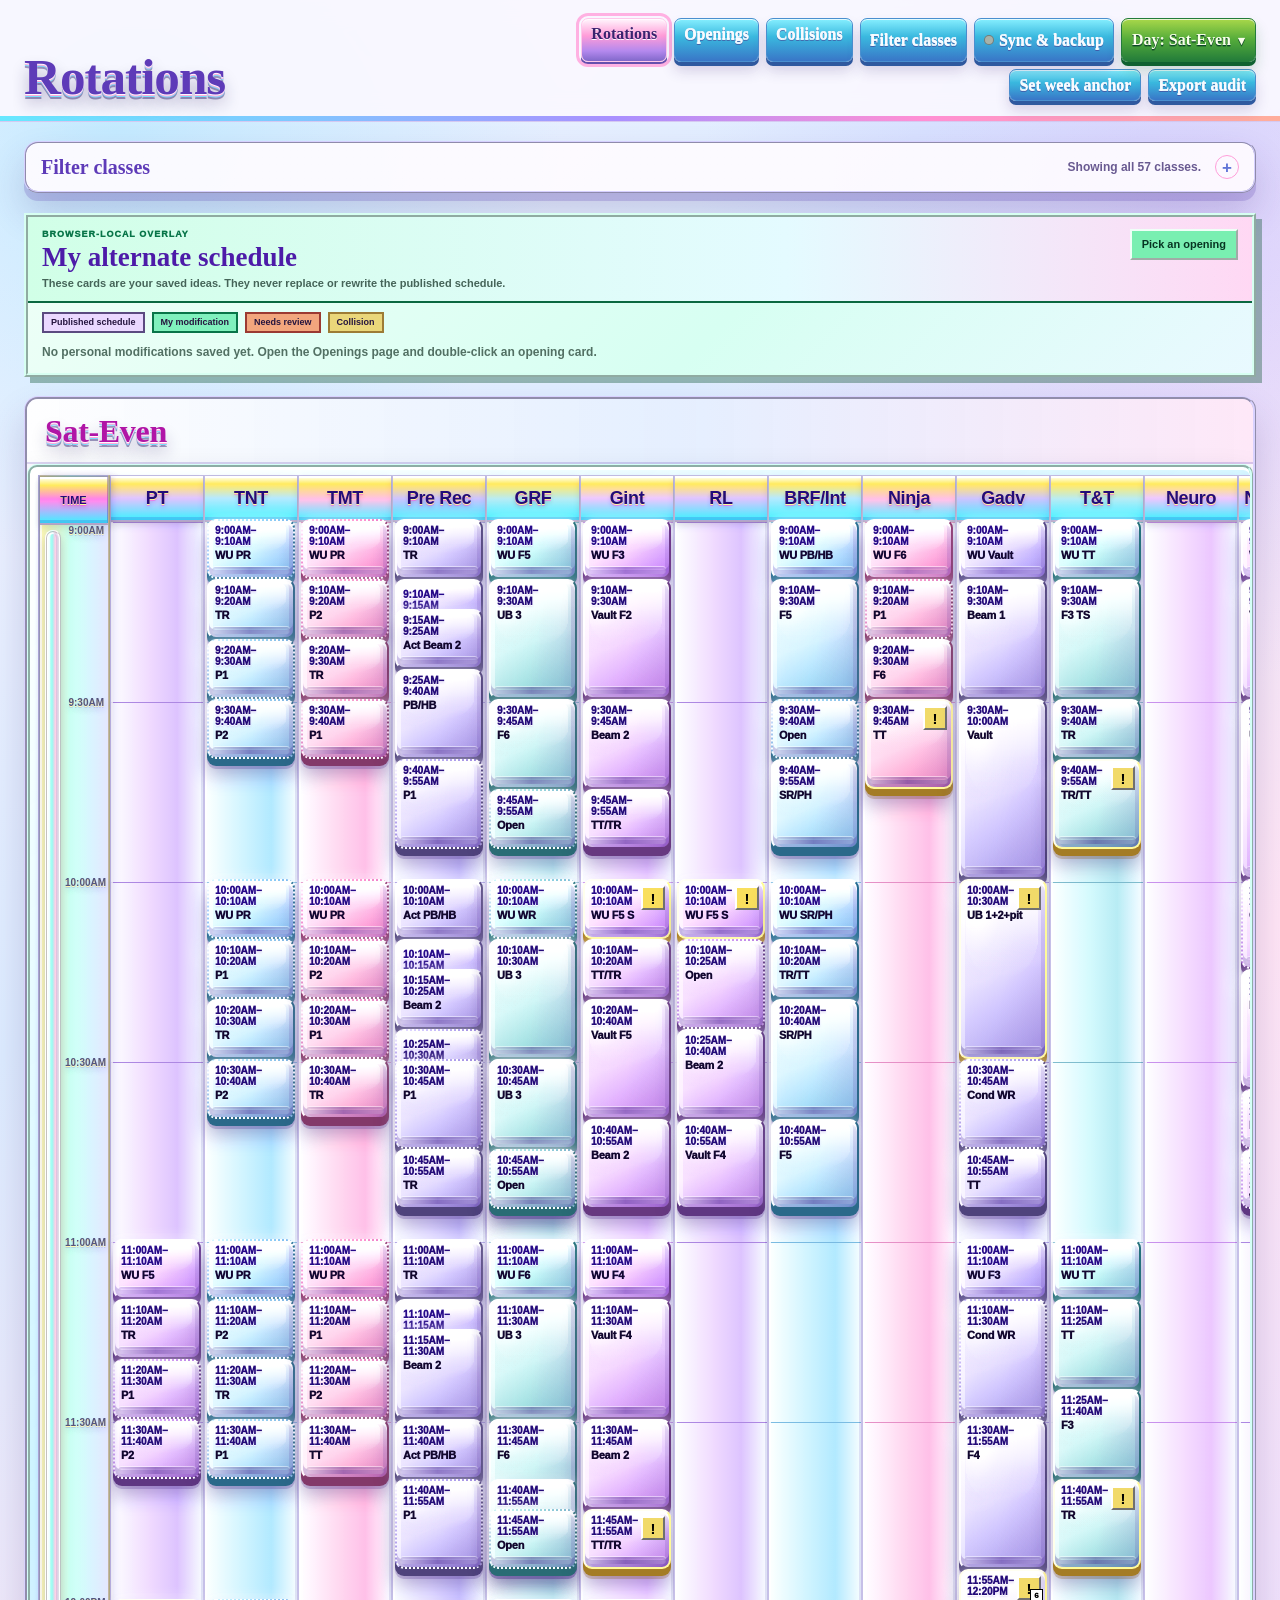
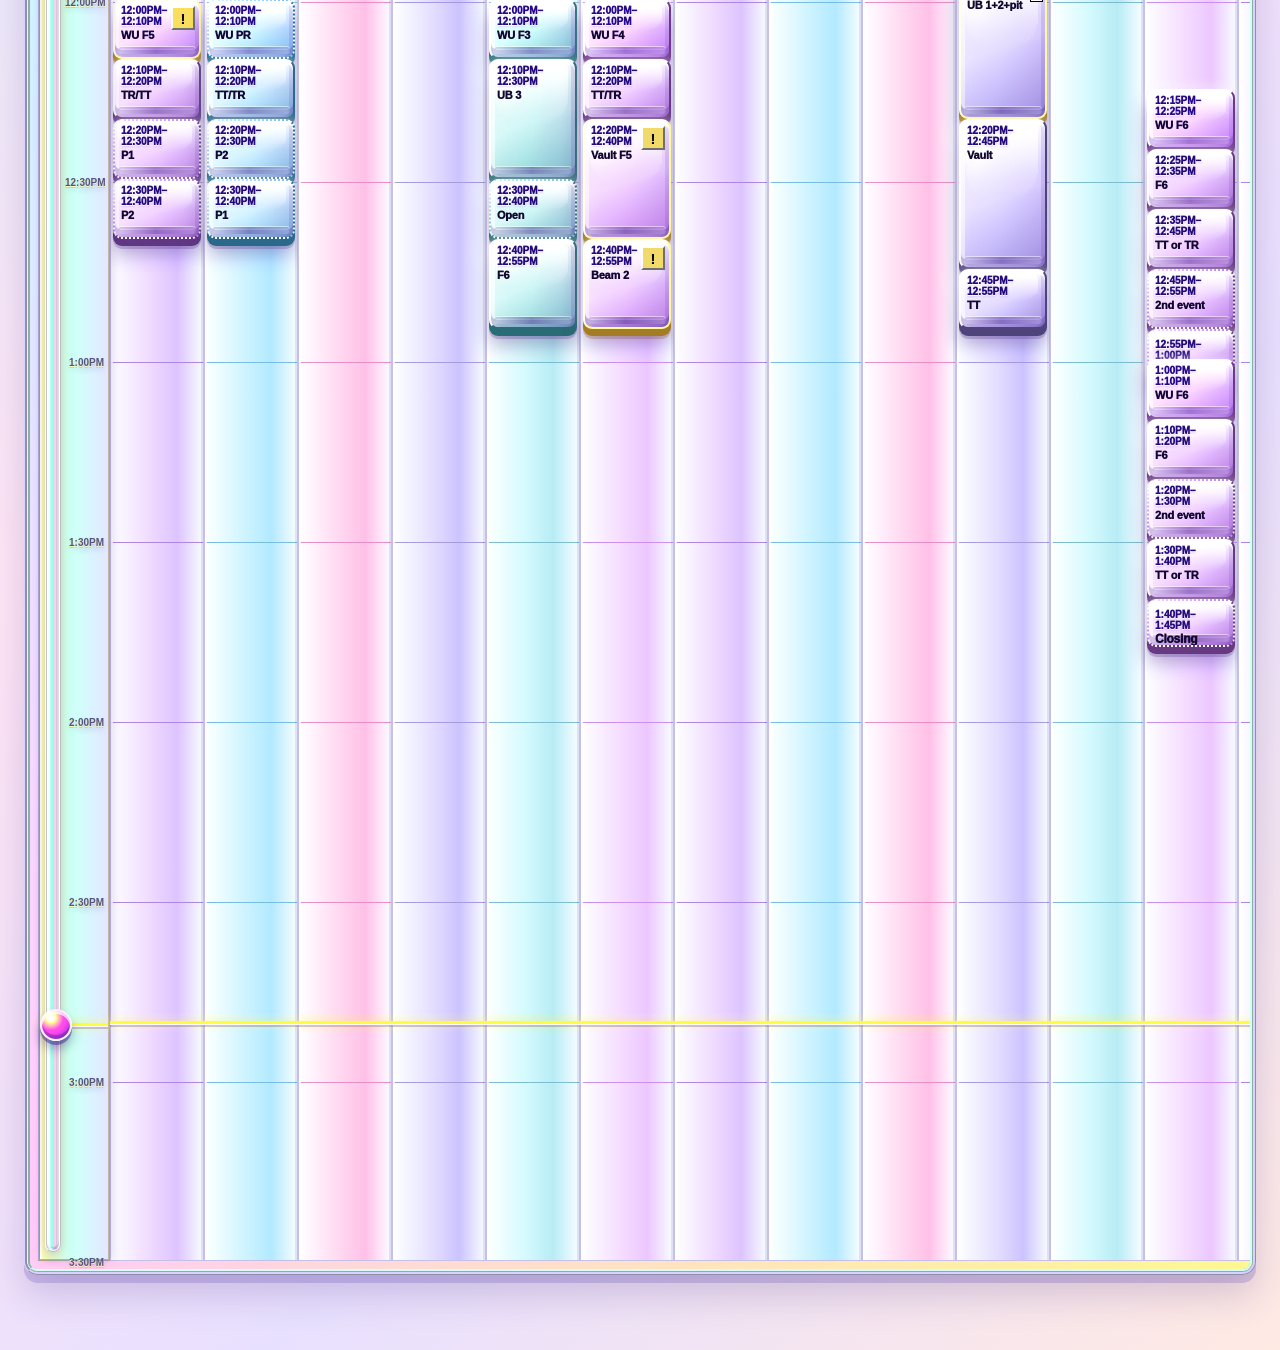
==== index.html @ accad2a9 "Pilot Ryan-only Rotations sync" ====
<!doctype html>
<html lang="en">
<head>
<meta charset="utf-8">
<meta name="viewport" content="width=device-width, initial-scale=1, maximum-scale=1, user-scalable=no">
<title>Rotations</title>
<style>
  :root {
    --ink: #2b195a;
    --muted: #695a91;
    --night: #f8f4ff;
    --panel: rgba(255, 252, 255, 0.88);
    --line: rgba(102, 80, 186, 0.28);
    --sun: #f4c926;
    --butter: #ffeb4f;
    --leaf: #39a837;
    --forest: #173a10;
    --aqua: #39c8eb;
    --deep-aqua: #3775c7;
    --purple: #5e3bb8;
    --pink: #ff88d6;
    --peach: #ffad9e;
    --rainbow: linear-gradient(90deg, #67e8ff 0%, #80c7ff 23%, #a990ff 48%, #ff8fd4 72%, #ffae9b 100%);
    --shadow: 0 8px 0 rgba(106, 81, 184, 0.25), 0 20px 36px rgba(71, 46, 122, 0.2);
    --display: "Comic Sans MS", "Comic Neue", "Chalkboard SE", "Marker Felt", "Arial Rounded MT Bold", "Trebuchet MS", sans-serif;
    --retro-font: "Brush Script MT", "Segoe Script", "Apple Chancery", "Snell Roundhand", "Lucida Handwriting", cursive;
    --computer-font: "Trebuchet MS", "Lucida Grande", Verdana, Arial, sans-serif;
    --table-font: "Trebuchet MS", "Lucida Grande", Verdana, Arial, sans-serif;
    --text-raise:
      0 1px 0 #fff9ff,
      0 2px 0 #ffacd9,
      0 3px 0 #79dcff,
      0 5px 0 rgba(48, 36, 112, 0.45),
      0 10px 16px rgba(33, 19, 88, 0.32);
  }
  * { box-sizing: border-box; }
  html { scroll-behavior: smooth; touch-action: manipulation; }
  body {
    margin: 0;
    min-width: 0;
    overflow-x: hidden;
    color: var(--ink);
    font-family: var(--display);
    background:
      radial-gradient(circle at 9% 4%, rgba(115, 219, 255, 0.36), transparent 28rem),
      radial-gradient(circle at 92% 7%, rgba(177, 138, 255, 0.26), transparent 30rem),
      radial-gradient(circle at 52% 58%, rgba(255, 139, 215, 0.22), transparent 34rem),
      linear-gradient(135deg, #f7f4ff 0%, #ddecff 25%, #ffe5f5 52%, #e8e0ff 76%, #ffe9e3 100%);
  }
  body::before {
    content: "";
    position: fixed;
    inset: 0;
    pointer-events: none;
    opacity: 0.2;
    background-image: radial-gradient(rgba(105, 84, 193, 0.48) 0.55px, transparent 0.7px);
    background-size: 7px 7px;
    mix-blend-mode: overlay;
  }
  .topbar {
    position: sticky;
    top: 0;
    z-index: 10;
    border-bottom: 1px solid #d5c9f1;
    background: rgba(250, 248, 255, 0.93);
    backdrop-filter: blur(12px) saturate(1.15);
  }
  .topbar::after { content: ""; display: block; height: 5px; background: var(--rainbow); }
  .top-inner, main { max-width: 1680px; margin: 0 auto; padding-left: 24px; padding-right: 24px; }
  .top-inner { padding-top: 18px; padding-bottom: 15px; display: flex; align-items: flex-end; gap: 22px; justify-content: space-between; }
  h1 { margin: 0; color: var(--purple); font-family: var(--retro-font); font-size: clamp(34px, 4vw, 53px); letter-spacing: -0.02em; line-height: 0.94; font-weight: 700; text-shadow: var(--text-raise); }
  .subtitle { margin: 8px 0 0; color: var(--muted); max-width: 880px; font-family: var(--computer-font); font-size: 14px; font-weight: 700; }
  .controls { display: flex; flex-wrap: wrap; justify-content: flex-end; gap: 7px; max-width: 760px; }
  .controls a, .controls button {
    border: 1px solid #4a8fcf;
    color: #f8fbff;
    background: linear-gradient(180deg, #86efff 0%, #3ab9df 42%, #3976c7 100%);
    padding: 7px 9px;
    border-radius: 7px;
    text-decoration: none;
    font: 700 16px/1 var(--retro-font);
    cursor: pointer;
    box-shadow: 0 4px 0 #2f599f, 0 9px 14px rgba(63, 44, 125, 0.2), 0 1px 0 rgba(255,255,255,0.76) inset;
    text-shadow: 0 1px 0 #f4fbff, 0 2px 0 rgba(74, 33, 124, 0.48);
  }
  .controls a:hover, .controls button:hover { filter: saturate(1.18) brightness(1.1); transform: translateY(-1px); }
  .day-picker-menu { position: relative; }
  .day-picker-menu > summary {
    display: inline-flex;
    align-items: center;
    min-height: 44px;
    gap: 7px;
    border: 1px solid #237c3a;
    border-radius: 7px;
    padding: 7px 10px;
    color: #f8ffe9;
    background: linear-gradient(180deg, #a9d84a 0%, #55ac3a 48%, #237c3a 100%);
    box-shadow: 0 4px 0 #0f6130, 0 9px 14px rgba(24, 102, 52, 0.22), 0 1px 0 rgba(255,255,255,0.76) inset;
    font: 700 16px/1 var(--retro-font);
    list-style: none;
    cursor: pointer;
    text-shadow: 0 1px 0 #0b4028, 0 2px 0 rgba(7, 69, 31, 0.38);
  }
  .day-picker-menu > summary:hover { filter: saturate(1.18) brightness(1.1); transform: translateY(-1px); }
  .day-picker-menu > summary::-webkit-details-marker { display: none; }
  .day-picker-menu > summary::after { content: "▾"; color: #f8ffe9; font-family: var(--computer-font); font-size: 13px; transition: transform 150ms ease; }
  .day-picker-menu[open] > summary::after { transform: rotate(180deg); }
  .day-picker-options { position: absolute; top: calc(100% + 10px); right: 0; z-index: 30; display: grid; grid-template-columns: repeat(3, minmax(0, 1fr)); gap: 7px; width: min(600px, calc(100vw - 28px)); padding: 12px; border: 3px ridge #d6d0ff; border-radius: 10px; background: rgba(250, 248, 255, 0.98); box-shadow: var(--shadow); }
  .day-picker-options button { min-width: 0; white-space: nowrap; }
  .day-picker-break { grid-column: 1 / -1; height: 1px; margin: 1px 0; background: #c9b6eb; }
  .nav-break { width: 100%; height: 0; }
  .controls a.view-link.is-current, .controls [data-calendar-day-button].is-current { outline: 3px solid #ffb1e2; outline-offset: 2px; color: #3b226f; border-color: #ffc8eb; background: linear-gradient(180deg, #fff6fd 0%, #ff9cd8 40%, #b489ee 76%, #8168cb 100%); box-shadow: 0 4px 0 #6650ad, 0 1px 0 rgba(255,255,255,0.78) inset; text-shadow: 0 1px 0 #fffaff; }
  main { padding-top: 23px; padding-bottom: 56px; }
  .table-review { display: inline-grid; place-items: center; width: 17px; height: 17px; border-radius: 50%; background: #5f45ad; color: #ffe4f7; border: 1px solid #ffe4f7; font-size: 12px; font-weight: 950; }
  .class-filter { scroll-margin-top: 164px; margin: -4px 0 20px; border: 2px ridge #d6d0ff; border-radius: 14px; background: rgba(255, 252, 255, 0.91); box-shadow: var(--shadow); overflow: hidden; }
  .class-filter > summary { display: flex; align-items: center; gap: 12px; padding: 12px 15px; cursor: pointer; list-style: none; color: var(--purple); font-family: var(--retro-font); font-size: 20px; font-weight: 700; }
  .class-filter > summary::-webkit-details-marker { display: none; }
  .class-filter > summary::after { content: "+"; display: grid; place-items: center; width: 22px; height: 22px; margin-left: 2px; border: 1px solid #ff9ed9; border-radius: 50%; color: #6175d7; font-family: var(--computer-font); font-size: 17px; line-height: 1; transition: transform 160ms ease; }
  .class-filter[open] > summary::after { transform: rotate(45deg); }
  .class-filter-summary { margin-left: auto; color: var(--muted); font-family: var(--computer-font); font-size: 12px; font-weight: 800; text-align: right; }
  .class-filter-panel { border-top: 1px solid var(--line); padding: 13px 15px 15px; background: linear-gradient(135deg, rgba(255,255,255,0.72), rgba(229,239,255,0.72) 55%, rgba(255,229,245,0.7)); }
  .class-filter-tools { display: flex; align-items: end; justify-content: space-between; gap: 13px; }
  .class-search { display: grid; flex: 1 1 250px; gap: 5px; color: var(--muted); font-family: var(--computer-font); font-size: 11px; font-weight: 850; letter-spacing: 0.02em; }
  .class-search input { width: 100%; min-height: 37px; border: 1px solid #9fc8ef; border-radius: 9px; outline: none; color: #2b195a; background: rgba(255,255,255,0.9); padding: 7px 10px; font: 700 16px/1 var(--computer-font); }
  .class-search input:focus { border-color: #ff96d5; box-shadow: 0 0 0 3px rgba(255, 136, 214, 0.2); }
  .class-filter-actions { display: flex; flex-wrap: wrap; gap: 7px; }
  .class-filter-actions button { border: 1px solid #4a8fcf; border-radius: 7px; color: #f8fbff; background: linear-gradient(180deg, #86efff 0%, #3ab9df 42%, #3976c7 100%); padding: 8px 10px; box-shadow: 0 3px 0 #2f599f, 0 1px 0 rgba(255,255,255,0.76) inset; font: 700 15px/1 var(--retro-font); cursor: pointer; text-shadow: 0 1px 0 #f4fbff, 0 2px 0 rgba(74,33,124,0.48); }
  .class-filter-actions button:hover { filter: saturate(1.18) brightness(1.1); transform: translateY(-1px); }
  .class-filter fieldset { min-width: 0; margin: 13px 0 0; padding: 0; border: 0; }
  .class-filter legend { padding: 0; color: #68529e; font-family: var(--computer-font); font-size: 12px; font-weight: 800; }
  .class-options { display: grid; grid-template-columns: repeat(auto-fit, minmax(168px, 1fr)); gap: 7px; max-height: 250px; margin-top: 9px; overflow-y: auto; padding: 3px; }
  .class-choice { display: flex; align-items: center; gap: 8px; min-height: 37px; border: 1px solid #d9cef6; border-radius: 9px; background: rgba(255,255,255,0.76); padding: 7px 9px; color: #32245d; font-family: var(--computer-font); font-size: 12px; font-weight: 750; cursor: pointer; }
  .class-choice:hover { border-color: #ff96d5; background: rgba(255,239,250,0.86); }
  .class-choice input { width: 16px; height: 16px; margin: 0; flex: 0 0 auto; accent-color: #a264dc; cursor: pointer; }
  .class-choice span { min-width: 0; overflow: hidden; text-overflow: ellipsis; white-space: nowrap; }
  .class-filter-empty { margin: 9px 0 0; color: #b015a6; font-family: var(--computer-font); font-size: 12px; font-weight: 800; }
  .session-block[hidden], .source-event[hidden], .source-only[hidden], .day-section[hidden], .class-head[hidden], .class-track[hidden], .class-timeline-scroll[hidden] { display: none !important; }
  .day-section {
    scroll-margin-top: 164px;
    margin: 19px 0; overflow: hidden; border: 3px ridge #d9d2ff;
    border-radius: 14px; background: var(--panel); box-shadow: var(--shadow);
  }
  html.day-picker-ready .day-section[data-sheet]:not(.is-active-day) { display: none !important; }
  .section-head { padding: 14px 18px 12px; display: flex; justify-content: space-between; align-items: center; border-bottom: 2px solid rgba(113, 88, 198, 0.24); background: linear-gradient(90deg, rgba(255,255,255,0.84), rgba(226,238,255,0.88) 53%, rgba(255,228,246,0.82)); }
  .section-head h2 { margin: 0; color: #b015a6; font-family: var(--retro-font); font-size: 32px; letter-spacing: -0.01em; text-shadow: var(--text-raise); }
  .section-head p { margin: 3px 0 0; color: var(--muted); font-family: var(--computer-font); font-size: 12px; font-weight: 700; }
  .class-timeline-scroll { display: grid; grid-template-columns: 72px minmax(0, 1fr); min-width: 0; overflow-x: auto; overflow-y: visible; padding: 8px; border: 3px ridge #d7fff4; border-radius: 10px; background: linear-gradient(145deg, rgba(255,255,255,0.98), rgba(202,238,255,0.9) 32%, rgba(255,197,242,0.9) 72%, rgba(255,243,154,0.95)); box-shadow: 0 6px 0 #788980, 0 20px 34px rgba(34,21,72,0.25), 0 3px 0 rgba(255,255,255,0.9) inset; filter: saturate(1.18) contrast(1.03); touch-action: pan-x pan-y; }
  .class-time-axis { position: sticky; left: 0; z-index: 8; min-width: 72px; height: calc(var(--class-head-height) + var(--timeline-height)); border: 2px ridge rgba(71,54,118,0.34); background: linear-gradient(90deg, #fff8bc, #d0fff2 45%, #e2e4ff); box-shadow: 3px 0 8px rgba(65,37,130,0.18), 2px 0 0 rgba(255,255,255,0.75) inset; cursor: pointer; touch-action: manipulation; }
  .class-time-axis::before { content: "TIME"; display: grid; place-items: center; height: var(--class-head-height); border-right: 1px solid rgba(67,44,132,0.35); border-bottom: 2px solid rgba(67,44,132,0.42); color: #25106b; background: linear-gradient(180deg, #ffffff 0%, #ffe774 18%, #ff88df 48%, #52eaff 100%); font: 900 11px/1 var(--table-font); text-shadow: 0 1px 0 #fff9a8, 0 2px 0 rgba(255,60,207,0.45), 0 3px 4px rgba(20,32,24,0.2); box-shadow: 0 2px 0 rgba(255,255,255,0.94) inset, 0 -3px 0 rgba(47,29,118,0.18) inset, 0 3px 8px rgba(20,32,24,0.16); }
  .class-time-axis .class-time-scrubber { position: absolute; top: calc(var(--class-head-height) + 7px); bottom: 7px; left: 5px; width: 16px; border: 2px ridge rgba(255,255,255,0.72); border-radius: 999px; background: linear-gradient(90deg, rgba(255,255,255,0.92), rgba(115,242,255,0.62) 42%, rgba(255,168,234,0.56) 68%, rgba(255,255,255,0.82)); box-shadow: 3px 0 0 rgba(255,255,255,0.62) inset, -3px 0 0 rgba(50,28,116,0.14) inset, 0 2px 0 rgba(255,255,255,0.82) inset, 0 -3px 0 rgba(47,29,118,0.14) inset, 0 4px 12px rgba(42,28,98,0.24); pointer-events: none; }
  .class-time-axis-marker-line { position: absolute; left: 0; right: 0; z-index: 11; height: 0; border-top: 3px solid rgba(255,248,82,0.94); box-shadow: 0 1px 0 rgba(255,255,255,0.9), 0 0 10px rgba(255,248,82,0.86), 0 3px 0 rgba(74,33,124,0.28); pointer-events: none; }
  .class-time-axis.has-time-marker::after { content: ""; position: absolute; top: calc(var(--time-marker-top) - 14px); left: 0; z-index: 12; width: 28px; height: 28px; border: 2px solid rgba(255,255,255,0.9); border-radius: 50%; background: radial-gradient(circle at 32% 24%, #ffffff 0 10%, #fffaa4 18%, #ff56dc 44%, #7131c5 100%); box-shadow: 0 3px 0 rgba(255,255,255,0.72) inset, 0 -4px 0 rgba(34,18,82,0.28) inset, 0 4px 0 rgba(57,36,132,0.48), 0 8px 12px rgba(31,19,76,0.34); pointer-events: none; }
  .class-time-choice-marker { position: absolute; left: 0; right: 0; z-index: 10; display: none; height: 0; border-top: 3px solid rgba(255,248,82,0.94); box-shadow: 0 1px 0 rgba(255,255,255,0.9), 0 0 10px rgba(255,248,82,0.86), 0 3px 0 rgba(74,33,124,0.28); pointer-events: none; }
  .class-time-choice-marker.is-visible { display: block; }
  .class-time-label { position: absolute; left: 25px; right: 4px; transform: translateY(-50%); color: #565679; font: 900 10px/1 var(--table-font); text-align: right; text-shadow: 0 1px 0 #fff9be, 0 2px 0 rgba(95,63,160,0.18), 0 4px 7px rgba(42,28,98,0.18); white-space: nowrap; pointer-events: none; }
  .class-time-label.is-first-time-label { transform: translateY(3px); }
  .class-schedule-grid {
    --class-head-height: 46px;
    position: relative; display: grid; grid-template-columns: repeat(var(--visible-class-count, 1), minmax(94px, 1fr)); gap: 0;
    width: max-content; min-width: 100%;
  }
  .class-track { --lane-header: #d5c4e8; --lane-fill: #efd0df; --lane-grid: #9d91ad; --card-fill: #f4e6ff; --card-shadow: #d8bce7; --card-border: #9b72bc; position: relative; min-width: 0; height: calc(var(--class-head-height) + var(--timeline-height)); overflow: visible; border: 1px solid rgba(88,48,145,0.28); border-radius: 0; background-color: #eef6ff; background-image: linear-gradient(to bottom, var(--lane-grid) 0 1px, transparent 1px), linear-gradient(90deg, rgba(255,255,255,0.72), var(--lane-fill) 42%, var(--lane-header) 72%, rgba(255,255,255,0.42)); background-size: 100% var(--time-grid-step,180px), 100% 100%; background-position: 0 var(--class-head-height), 0 0; background-repeat: repeat-y, no-repeat; box-shadow: 2px 0 0 rgba(255,255,255,0.82) inset, -2px 0 0 rgba(54,36,120,0.12) inset; }
  .class-head { display: grid; place-items: center; min-width: 0; height: var(--class-head-height); box-sizing: border-box; margin: 0; padding: 6px 4px; color: #25106b; background: linear-gradient(180deg, #ffffff 0%, #ffe774 18%, var(--lane-header) 52%, #52eaff 100%); border-bottom: 2px solid rgba(67,44,132,0.42); font-family: var(--table-font); font-size: 18px; font-weight: 900; letter-spacing: -0.02em; overflow-wrap: anywhere; text-align: center; text-shadow: 0 1px 0 #fff9a8, 0 2px 0 rgba(255,60,207,0.45), 0 3px 4px rgba(20,32,24,0.2); box-shadow: 0 2px 0 rgba(255,255,255,0.94) inset, 0 -3px 0 rgba(47,29,118,0.18) inset, 0 3px 8px rgba(20,32,24,0.16); cursor: pointer; touch-action: manipulation; }
  .class-head:focus-visible, .session-time:focus-visible { outline: 3px solid #fff7a8; outline-offset: -3px; }
  .session-block {
    position: absolute; left: 2px; right: 2px; box-sizing: border-box;
    min-width: 0; padding: 4px 18px 4px 6px; border: 2px solid var(--card-border, #9b72bc); border-top-color: rgba(255,255,255,0.98); border-left-color: rgba(255,255,255,0.84); border-right-color: var(--card-deep, #5a3a82); border-bottom-color: var(--card-deep, #5a3a82); border-radius: 7px;
    background-color: var(--card-fill, var(--c1)); background-image: radial-gradient(ellipse at 18% 4%, rgba(255,255,255,0.99) 0%, rgba(255,255,255,0.9) 10%, rgba(255,255,255,0.22) 27%, transparent 46%), linear-gradient(180deg, rgba(255,255,255,0.88) 0%, rgba(255,255,255,0.52) 11%, rgba(255,255,255,0.14) 29%, transparent 45%), linear-gradient(135deg, rgba(255,255,255,0.88) 0%, rgba(255,255,255,0.28) 22%, rgba(255,255,255,0.04) 44%, rgba(40,18,88,0.32) 100%), linear-gradient(155deg, var(--card-fill, var(--c1)) 0%, var(--card-fill, var(--c1)) 59%, var(--card-shadow, #d8bce7) 100%); color: #140b2b; font-family: var(--table-font); line-height: 1.15; transform: translateY(-1px);
    box-shadow: 0 3px 0 rgba(255,255,255,0.98) inset, 0 -5px 0 rgba(48,36,112,0.36) inset, 3px 0 0 rgba(255,255,255,0.48) inset, -3px 0 0 rgba(44,27,100,0.18) inset, 0 5px 0 var(--card-deep, #5a3a82), 0 10px 15px rgba(31,19,76,0.44), 0 0 11px rgba(255,255,255,0.34);
  }
  .session-block::before { content: ""; position: absolute; top: 2px; left: 4px; right: 4px; height: 44%; border-radius: 5px 5px 3px 3px; background: linear-gradient(180deg, rgba(255,255,255,0.92), rgba(255,255,255,0.1)); pointer-events: none; }
  .session-block::after { content: ""; position: absolute; left: 3px; right: 3px; bottom: 2px; height: 5px; border-radius: 999px; background: rgba(34,18,82,0.3); box-shadow: 0 -1px 0 rgba(255,255,255,0.2); pointer-events: none; }
  .session-time { position: relative; z-index: 1; display: block; min-width: 0; color: #25106b; font-family: var(--table-font); font-size: 10px; font-weight: 950; line-height: 1.1; overflow-wrap: anywhere; cursor: pointer; touch-action: manipulation; text-shadow: 0 1px 0 rgba(255,255,255,0.78), 0 2px 2px rgba(96,47,166,0.18); }
  .session-block > strong, .session-block > span, .session-block > em { position: relative; z-index: 1; min-width: 0; display: block; overflow-wrap: anywhere; }
  .session-block > strong { margin-top: 2px; font-size: 11px; font-weight: 950; letter-spacing: -0.02em; }
  .session-block > span, .session-block > em { display: none; }
  .session-block.activity-warmup { filter: saturate(0.86); }
  .session-block.activity-conditioning { background-color: var(--c1); }
  .session-block.is-source-only { border-style: dotted; background-color: #e3e3e3; }
  .session-block.is-collision { border-color: #fff6a6; border-top-color: #fffdf0; border-left-color: #fffbea; box-shadow: 0 3px 0 rgba(255,255,255,0.98) inset, 0 -5px 0 rgba(48,36,112,0.36) inset, 0 5px 0 #9d7c35, 0 10px 15px rgba(31,19,76,0.44); }
  .session-block.is-selected-collision {
    z-index: 12;
    outline: 4px solid #ff4fd8;
    outline-offset: 3px;
    box-shadow:
      0 0 0 2px #ffffff,
      0 0 0 7px #39e9ff,
      0 8px 0 #286b7b,
      0 15px 24px rgba(34, 22, 92, 0.5);
  }
  .issue-badge { position: absolute; top: 5px; z-index: 4; width: 20px; height: 20px; border: 2px solid; border-color: #ffffff #707070 #707070 #ffffff; border-radius: 0; display: grid; place-items: center; color: #000; background: #c0c0c0; box-shadow: none; font-size: 10px; line-height: 1; font-weight: 950; }
  button.issue-badge { appearance: none; padding: 0; font-family: var(--table-font); cursor: pointer; }
  .collision-badge { right: 4px; width: 24px; height: 24px; background: #ead77a; }
  .collision-badge > span[aria-hidden="true"]:first-child { color: transparent; font-size: 0; }
  .collision-badge > span[aria-hidden="true"]:first-child::before { content: "!"; color: #000; font-family: Arial, sans-serif; font-size: 15px; font-weight: 900; }
  .collision-badge:focus-visible { outline: 2px dotted #000; outline-offset: 2px; }
  .collision-badge .collision-count { position: absolute; right: -4px; bottom: -4px; min-width: 13px; height: 13px; border: 1px solid #000; border-radius: 0; padding: 1px; color: #000; background: #ffffff; font-size: 8px; line-height: 10px; }
  .collision-badge .collision-audit-mark { position: absolute; left: -5px; bottom: -4px; z-index: 1; display: grid; place-items: center; min-width: 15px; height: 13px; border: 1px solid #000; border-radius: 0; padding: 1px; color: #000; background: #c0c0c0; box-shadow: none; font-family: var(--table-font); font-size: 8px; font-weight: 950; line-height: 1; }
  .collision-badge .collision-audit-mark[hidden] { display: none; }
  .collision-badge[data-audit-state="partial"] .collision-audit-mark { background: #ead77a; font-size: 8px; }
  .collision-badge[data-audit-state="resolved"] { background: #b9d9ad; }
  .collision-badge[data-audit-state="needs_fix"] { background: #e3a276; }
  .collision-badge[data-audit-state="reviewed"] { background: #b9d9ad; }
  .collision-badge[data-audit-state="noted"] { background: #b6d4df; }
  .collision-badge[data-audit-state="stale"] .collision-audit-mark { background: #ffb58f; }
  .review-badge { right: 31px; left: auto; background: #c0c0c0; color: #000; }
  .session-block.is-short { padding-top: 8px; padding-bottom: 8px; }
  .session-block.is-short > strong { font-size: 12px; }
  .session-block.is-short > span, .session-block.is-short > em { font-size: 10px; }
  .source-only { margin: 0 12px 14px; border: 1px solid #d5c9f1; border-radius: 12px; background: rgba(255,255,255,0.72); color: var(--muted); }
  .source-only summary { cursor: pointer; padding: 11px 13px; color: #5f45ad; font-size: 13px; font-weight: 850; }
  .source-only summary span { color: #b015a6; font-weight: 700; }
  .source-only > p { margin: 0; padding: 0 13px 11px; font-size: 12px; line-height: 1.4; }
  .source-table-wrap { min-width: 0; overflow: visible; border-top: 1px solid var(--line); }
  .source-only table { width: 100%; min-width: 0; table-layout: fixed; border-collapse: collapse; font-family: var(--table-font); font-size: 12px; }
  .source-only th, .source-only td { min-width: 0; padding: 8px 10px; overflow-wrap: anywhere; text-align: left; vertical-align: top; border-bottom: 1px solid rgba(113,89,192,0.14); }
  .source-only th { color: #34205f; background: rgba(228,238,255,0.68); font-size: 11px; letter-spacing: 0.02em; }
  .source-only td small { display: block; margin-top: 2px; color: #7a6d9e; }

  .collision-audit-dialog { width: min(650px, calc(100vw - 28px)); max-height: min(760px, calc(100vh - 28px)); overflow: auto; border: 3px ridge #d7fff4; border-radius: 14px; padding: 0; color: #183528; background: linear-gradient(135deg, #fffdf0, #d9fff5 62%, #fff8c9); box-shadow: 0 8px 0 rgba(31,111,25,0.48), 0 24px 70px rgba(19,69,25,0.35); }
  .collision-audit-dialog::backdrop { background: rgba(12, 72, 20, 0.52); backdrop-filter: blur(3px); }
  .collision-audit-form { padding: 20px; }
  .collision-audit-heading { display: flex; align-items: flex-start; justify-content: space-between; gap: 16px; }
  .collision-audit-kicker { margin: 0 0 4px; color: #318d2d; font-family: var(--computer-font, Verdana, sans-serif); font-size: 10px; font-weight: 900; letter-spacing: 0.12em; }
  .collision-audit-heading h2 { margin: 0; color: #4d1ba8; font-family: var(--retro-font, "Brush Script MT", cursive); font-size: 31px; line-height: 1; text-shadow: 0 1px 0 #fff7a8, 0 2px 0 #ff9de7, 0 3px 0 #6ee7ff; }
  .collision-audit-close { display: grid; place-items: center; width: 33px; height: 33px; flex: 0 0 auto; border: 1px solid #087568; border-radius: 50%; color: #f8fff9; background: linear-gradient(180deg, #35ffe4, #0f9c8d 48%, #086155); box-shadow: 0 3px 0 #045045, 0 1px 0 rgba(255,255,255,0.76) inset; font: 900 22px/1 var(--computer-font, Verdana, sans-serif); cursor: pointer; }
  .collision-audit-context { margin: 14px 0; color: #537167; font-family: var(--computer-font, Verdana, sans-serif); font-size: 13px; font-weight: 700; line-height: 1.45; }
  .collision-audit-field { display: grid; gap: 6px; margin-top: 13px; color: #285c25; font-family: var(--computer-font, Verdana, sans-serif); font-size: 12px; font-weight: 850; }
  .collision-audit-field select, .collision-audit-field textarea { width: 100%; border: 1px solid #7bc8ae; border-radius: 9px; outline: none; color: #173a10; background: rgba(255,255,255,0.88); padding: 9px 10px; font: 700 14px/1.35 var(--computer-font, Verdana, sans-serif); }
  .collision-audit-field textarea { resize: vertical; min-height: 96px; }
  .collision-audit-field select:focus, .collision-audit-field textarea:focus { border-color: #f4c926; box-shadow: 0 0 0 3px rgba(244,201,38,0.2); }
  .collision-audit-details { min-height: 38px; margin: 10px 0 0; border-left: 3px solid #f4c926; padding: 7px 0 7px 10px; color: #355f51; font-family: var(--computer-font, Verdana, sans-serif); font-size: 12px; font-weight: 700; line-height: 1.4; }
  .collision-audit-storage { min-height: 18px; margin: 12px 0 0; color: #2d8528; font-family: var(--computer-font, Verdana, sans-serif); font-size: 12px; font-weight: 800; }
  .collision-audit-storage.is-temporary { color: #9a6100; }
  .collision-audit-actions { display: flex; flex-wrap: wrap; gap: 8px; margin-top: 16px; }
  .collision-audit-actions button { border: 1px solid #087568; border-radius: 7px; color: #f8fff9; background: linear-gradient(180deg, #35ffe4 0%, #0f9c8d 42%, #086155 100%); padding: 9px 12px; box-shadow: 0 3px 0 #045045, 0 1px 0 rgba(255,255,255,0.76) inset; font: 700 16px/1 var(--retro-font, "Brush Script MT", cursive); cursor: pointer; text-shadow: 0 1px 0 #fff89e, 0 2px 0 rgba(74,33,124,0.48); }
  .collision-audit-actions button.is-save { color: #173a10; border-color: #fff4a0; background: linear-gradient(180deg, #fffbc9 0%, #f4cd25 34%, #9bc638 68%, #3d972f 100%); box-shadow: 0 3px 0 #236d20, 0 1px 0 rgba(255,255,255,0.78) inset; text-shadow: 0 1px 0 #fffcd4; }
  .collision-audit-actions button:hover, .collision-audit-close:hover { filter: saturate(1.18) brightness(1.1); transform: translateY(-1px); }
  .collision-audit-actions button.is-save:hover { filter: saturate(1.28) brightness(1.12); }
  .collision-audit-toast { position: fixed; right: 18px; bottom: 18px; z-index: 100; max-width: min(410px, calc(100vw - 36px)); margin: 0; border: 2px ridge #fff4a0; border-radius: 9px; padding: 11px 13px; color: #fff7bd; background: rgba(21,95,23,0.97); box-shadow: 0 6px 0 rgba(13,69,16,0.7), 0 12px 30px rgba(19,69,25,0.4); font-family: var(--computer-font, Verdana, sans-serif); font-size: 12px; font-weight: 800; }
  .collision-audit-toast[data-kind="error"] { border-color: #fff274; color: #fff8b6; }
  .week-anchor-dialog { width: min(510px, calc(100vw - 28px)); border: 3px ridge #d7fff4; border-radius: 14px; padding: 0; color: #183528; background: linear-gradient(135deg, #fffdf0, #d9fff5 62%, #fff8c9); box-shadow: 0 8px 0 rgba(31,111,25,0.48), 0 24px 70px rgba(19,69,25,0.35); }
  .week-anchor-dialog::backdrop { background: rgba(12, 72, 20, 0.52); backdrop-filter: blur(3px); }
  .week-anchor-form { padding: 20px; }
  .week-anchor-heading { display: flex; align-items: flex-start; justify-content: space-between; gap: 16px; }
  .week-anchor-kicker { margin: 0 0 4px; color: #318d2d; font-family: var(--computer-font, Verdana, sans-serif); font-size: 10px; font-weight: 900; letter-spacing: 0.12em; }
  .week-anchor-heading h2 { margin: 0; color: #4d1ba8; font-family: var(--retro-font, "Brush Script MT", cursive); font-size: 31px; line-height: 1; text-shadow: 0 1px 0 #fff7a8, 0 2px 0 #ff9de7, 0 3px 0 #6ee7ff; }
  .week-anchor-close { display: grid; place-items: center; width: 33px; height: 33px; flex: 0 0 auto; border: 1px solid #087568; border-radius: 50%; color: #f8fff9; background: linear-gradient(180deg, #35ffe4, #0f9c8d 48%, #086155); box-shadow: 0 3px 0 #045045, 0 1px 0 rgba(255,255,255,0.76) inset; font: 900 22px/1 var(--computer-font, Verdana, sans-serif); cursor: pointer; }
  .week-anchor-copy { margin: 14px 0; color: #537167; font-family: var(--computer-font, Verdana, sans-serif); font-size: 13px; font-weight: 700; line-height: 1.45; }
  .week-anchor-field { display: grid; gap: 6px; color: #285c25; font-family: var(--computer-font, Verdana, sans-serif); font-size: 12px; font-weight: 850; }
  .week-anchor-field input { width: 100%; border: 1px solid #7bc8ae; border-radius: 9px; outline: none; color: #173a10; background: rgba(255,255,255,0.88); padding: 9px 10px; font: 700 14px/1.35 var(--computer-font, Verdana, sans-serif); }
  .week-anchor-field input:focus { border-color: #f4c926; box-shadow: 0 0 0 3px rgba(244,201,38,0.2); }
  .week-anchor-choice { display: flex; flex-wrap: wrap; gap: 9px 14px; margin: 14px 0 0; border: 0; padding: 0; color: #285c25; font-family: var(--computer-font, Verdana, sans-serif); font-size: 12px; font-weight: 850; }
  .week-anchor-choice legend { padding: 0; }
  .week-anchor-choice label { display: flex; align-items: center; gap: 6px; cursor: pointer; }
  .week-anchor-status { min-height: 18px; margin: 12px 0 0; color: #2d8528; font-family: var(--computer-font, Verdana, sans-serif); font-size: 12px; font-weight: 800; }
  .week-anchor-actions { display: flex; flex-wrap: wrap; gap: 8px; margin-top: 16px; }
  .week-anchor-actions button { border: 1px solid #087568; border-radius: 7px; color: #f8fff9; background: linear-gradient(180deg, #35ffe4 0%, #0f9c8d 42%, #086155 100%); padding: 9px 12px; box-shadow: 0 3px 0 #045045, 0 1px 0 rgba(255,255,255,0.76) inset; font: 700 16px/1 var(--retro-font, "Brush Script MT", cursive); cursor: pointer; text-shadow: 0 1px 0 #fff89e, 0 2px 0 rgba(74,33,124,0.48); }
  .week-anchor-actions button.is-save { color: #173a10; border-color: #fff4a0; background: linear-gradient(180deg, #fffbc9 0%, #f4cd25 34%, #9bc638 68%, #3d972f 100%); box-shadow: 0 3px 0 #236d20, 0 1px 0 rgba(255,255,255,0.78) inset; text-shadow: 0 1px 0 #fffcd4; }
  .week-anchor-actions button:hover, .week-anchor-close:hover { filter: saturate(1.18) brightness(1.1); transform: translateY(-1px); }
  @media (max-width: 560px) { .collision-audit-form { padding: 15px; } .collision-audit-heading h2 { font-size: 23px; } .collision-audit-actions button { flex: 1 1 calc(50% - 6px); } }

  .collision-quick-panel {
    display: grid;
    gap: 9px;
    margin: 0;
    border-bottom: 3px solid #087568;
    padding: 11px 14px;
    color: #14362a;
    background: linear-gradient(90deg, #b9ffdc, #d9fbff 56%, #ffd7f4);
    font-family: var(--computer-font);
    font-size: 12px;
    font-weight: 800;
  }
  .collision-quick-panel[hidden] { display: none; }
  .collision-quick-panel strong { color: #4d1ba8; }
  .collision-quick-actions { display: flex; flex-wrap: wrap; gap: 7px; }
  .collision-quick-actions a, .collision-quick-actions button {
    border: 2px outset #eeeeee;
    border-radius: 0;
    padding: 7px 9px;
    color: #102d22;
    background: #c0c0c0;
    font: 800 11px/1 var(--computer-font);
    text-decoration: none;
    cursor: pointer;
  }
  .collision-quick-actions a.is-primary { background: #79efb1; }

  .alternate-schedule-panel {
    margin: 16px 0 18px;
    border: 4px ridge #d7fff1;
    border-radius: 0;
    color: #173a2b;
    background: linear-gradient(135deg, #effff7, #d7fff2 58%, #e9f9ff);
    box-shadow: 6px 6px 0 rgba(16, 86, 53, 0.38);
  }
  .alternate-schedule-heading {
    display: flex;
    align-items: flex-start;
    justify-content: space-between;
    gap: 14px;
    border-bottom: 2px solid #0a6840;
    padding: 12px 14px;
    background: linear-gradient(90deg, #d1ffe7, #e4fbff 62%, #ffd8f4);
  }
  .alternate-schedule-kicker { margin: 0 0 3px; color: #087548; font-size: 9px; font-weight: 950; letter-spacing: 0.11em; }
  .alternate-schedule-heading h2 { margin: 0; color: #4d1ba8; font-family: var(--retro-font); font-size: 27px; }
  .alternate-schedule-heading p:not(.alternate-schedule-kicker) { margin: 4px 0 0; color: #456458; font-size: 11px; font-weight: 750; }
  .alternate-schedule-add {
    flex: 0 0 auto;
    border: 2px outset #effff7;
    padding: 8px 10px;
    color: #073522;
    background: #79efb1;
    font: 850 11px/1 var(--computer-font);
    text-decoration: none;
  }
  .schedule-state-legend { display: flex; flex-wrap: wrap; gap: 7px; padding: 9px 14px 0; }
  .schedule-state-key {
    border: 2px solid #5b4a80;
    padding: 4px 7px;
    color: #24143e;
    background: #ead8ff;
    font: 800 9px/1 var(--computer-font);
  }
  .schedule-state-key.is-modified { border-color: #087548; background: #80f1bd; }
  .schedule-state-key.is-stale { border-color: #9b3a32; background: #f2a67d; }
  .schedule-state-key.is-collision { border-color: #9d7c35; background: #ead77a; }
  .alternate-schedule-empty { margin: 0; padding: 12px 14px 14px; color: #527063; font-size: 12px; font-weight: 750; }
  .alternate-schedule-list { display: grid; gap: 8px; margin: 0; padding: 10px 14px 14px; list-style: none; }
  .alternate-schedule-list li {
    display: flex;
    align-items: flex-start;
    justify-content: space-between;
    gap: 12px;
    border: 2px solid #399f70;
    padding: 9px;
    background: rgba(255,255,255,0.78);
  }
  .alternate-schedule-list li.is-stale { border-color: #9b3a32; background: #fff0e8; }
  .alternate-schedule-list li > div:first-child { display: grid; gap: 3px; min-width: 0; }
  .alternate-schedule-list strong, .alternate-schedule-list span { overflow-wrap: anywhere; }
  .alternate-schedule-list span { color: #52685f; font-size: 10px; font-weight: 750; }
  .alternate-schedule-list .alternate-schedule-warning { color: #8b2f29; font-weight: 900; }
  .alternate-schedule-item-actions { display: flex; flex-wrap: wrap; justify-content: flex-end; gap: 6px; flex: 0 0 auto; }
  .alternate-schedule-item-actions a, .alternate-schedule-item-actions button {
    border: 2px outset #eeeeee;
    border-radius: 0;
    padding: 6px 8px;
    color: #102d22;
    background: #c0c0c0;
    font: 800 10px/1 var(--computer-font);
    text-decoration: none;
    cursor: pointer;
  }
  .session-block.is-modified-event {
    z-index: 7;
    left: 7px;
    right: 7px;
    border: 3px dashed #087548;
    border-top-color: #dffff0;
    border-left-color: #dffff0;
    border-right-color: #087548;
    border-bottom-color: #087548;
    color: #082f20;
    background-color: #75efb1;
    background-image:
      repeating-linear-gradient(135deg, rgba(255,255,255,0.28) 0 8px, rgba(255,79,216,0.12) 8px 16px),
      linear-gradient(180deg, #dcfff0, #75efb1 55%, #2bb879);
    box-shadow: 0 4px 0 rgba(255,255,255,0.82) inset, 0 -5px 0 rgba(6,79,45,0.28) inset, 0 6px 0 #087548, 0 12px 18px rgba(23,73,51,0.38);
  }
  .session-block.is-modified-event::after {
    content: "MY EDIT";
    left: auto;
    right: 2px;
    bottom: 2px;
    z-index: 3;
    width: auto;
    height: auto;
    border: 1px solid #075f39;
    border-radius: 0;
    padding: 1px 2px;
    color: #073522;
    background: #c9ffe4;
    box-shadow: none;
    font: 950 7px/1 Arial, sans-serif;
  }
  .session-block.is-modified-event > .modified-event-label,
  .session-block.is-modified-event > em {
    position: relative;
    z-index: 2;
    display: block;
    color: #073522;
    font-size: 8px;
    font-style: normal;
    font-weight: 950;
    line-height: 1.1;
  }
  .session-block.is-modified-event.is-stale-modification {
    border-color: #8f342d;
    color: #4c1e1b;
    background-color: #f2a67d;
    background-image: repeating-linear-gradient(135deg, #ffd5bf 0 8px, #f2a67d 8px 16px);
    box-shadow: 0 4px 0 rgba(255,255,255,0.76) inset, 0 -5px 0 rgba(115,40,33,0.28) inset, 0 6px 0 #8f342d, 0 12px 18px rgba(100,38,31,0.38);
  }
  .session-block.is-modified-event.is-stale-modification::after {
    content: "REVIEW";
    border-color: #8f342d;
    color: #541d19;
    background: #ffe0d0;
  }
  @media (max-width: 620px) {
    .alternate-schedule-heading, .alternate-schedule-list li { flex-direction: column; }
    .alternate-schedule-add, .alternate-schedule-item-actions { width: 100%; box-sizing: border-box; }
    .alternate-schedule-item-actions { justify-content: flex-start; }
  }

  .session-block.is-linked-pair { z-index: 8; outline: 2px dotted #000; outline-offset: -5px; border-radius: 0; box-shadow: none; animation: none; }
  @media (prefers-reduced-motion: reduce) { .session-block.is-linked-pair { animation: none; } }

  @media (max-width: 900px) { .top-inner, main { padding-left: 12px; padding-right: 12px; } .top-inner { align-items: flex-start; flex-direction: column; } .controls { justify-content: flex-start; } .day-section { border-radius: 14px; } .day-picker-options { left: 0; right: auto; } }
  @media (min-width: 701px) and (max-width: 900px) { .day-picker-options { left: 50%; transform: translateX(-50%); } }
  @media (max-width: 700px) {
    .class-filter > summary { align-items: flex-start; flex-wrap: wrap; }
    .class-filter-summary { width: calc(100% - 38px); margin-left: 0; text-align: left; }
    .class-filter-tools { align-items: stretch; flex-direction: column; }
    .class-filter-actions { width: 100%; }
    .class-filter-actions button { flex: 1 1 0; }
    .class-options { grid-template-columns: 1fr; max-height: 14rem; }
    .class-timeline-scroll { grid-template-columns: 56px minmax(0, 1fr); padding: 8px; }
    .class-time-axis { min-width: 56px; }
    .class-schedule-grid { grid-template-columns: repeat(var(--visible-class-count, 1), minmax(76px, 1fr)); gap: 0; }
    .class-head { padding: 5px 2px; font-size: 14px; }
    .session-block { padding: 3px 14px 3px 4px; }
    .source-only table, .source-only tbody, .source-only tr, .source-only td { display: block; width: 100%; }
    .source-only thead { display: none; }
    .source-only tr { padding: 6px 0; border-bottom: 1px solid rgba(113,89,192,0.18); }
    .source-only td { display: grid; grid-template-columns: minmax(76px, 0.48fr) minmax(0, 1fr); gap: 8px; padding: 5px 10px; border: 0; }
    .source-only td::before { content: attr(data-label); color: #5f45ad; font-family: var(--computer-font); font-size: 10px; font-weight: 900; text-transform: uppercase; }
  }
  @media print { @page { size: landscape; margin: 0.28in; } body { background: #fff; color: #111; } .topbar { position: static; background: #fff; color: #111; } .topbar::after { height: 3px; } .subtitle { color: #333; } .controls, .class-filter { display: none; } main, .top-inner { max-width: none; padding-left: 0; padding-right: 0; } html.day-picker-ready .day-section[data-sheet] { display: block !important; } .day-section { break-before: page; box-shadow: none; background: #fff; } .day-section:first-of-type { break-before: auto; } .class-timeline-scroll { overflow: visible; } }
.session-block {
  --card-fill: color-mix(in srgb, var(--c1) 68%, #ffffff 32%);
  --card-shadow: color-mix(in srgb, var(--c2) 78%, #ffffff 22%);
  --card-border: color-mix(in srgb, var(--c1) 72%, #7650a8 28%);
  --card-deep: color-mix(in srgb, var(--c1) 58%, #6d4b9f 42%);
  border-top-color: rgba(255,255,255,0.99);
  border-left-color: rgba(255,255,255,0.92);
  border-right-color: var(--card-deep);
  border-bottom-color: var(--card-deep);
  border-radius: 9px;
  background-color: var(--card-fill);
  background-image:
    radial-gradient(
      ellipse at 20% 4%,
      rgba(255,255,255,1) 0 8%,
      rgba(255,255,255,0.82) 12%,
      rgba(255,255,255,0.22) 27%,
      transparent 44%
    ),
    linear-gradient(
      180deg,
      rgba(255,255,255,0.98) 0%,
      rgba(255,255,255,0.72) 8%,
      rgba(255,255,255,0.18) 32%,
      transparent 50%
    ),
    linear-gradient(
      102deg,
      rgba(255,255,255,0.48) 0%,
      rgba(255,255,255,0.12) 30%,
      transparent 52%,
      rgba(93,54,151,0.18) 100%
    ),
    linear-gradient(
      160deg,
      var(--card-fill) 0%,
      color-mix(in srgb, var(--card-fill) 82%, #ffffff 18%) 52%,
      var(--card-shadow) 100%
    );
  transform: translateY(-3px);
  box-shadow:
    0 3px 0 rgba(255,255,255,0.98) inset,
    0 8px 4px -5px rgba(255,255,255,0.96) inset,
    0 -7px 0 rgba(67,36,124,0.24) inset,
    4px 0 0 rgba(255,255,255,0.46) inset,
    -4px 0 0 rgba(74,38,135,0.13) inset,
    0 7px 0 var(--card-deep),
    0 10px 0 rgba(80,53,132,0.24),
    0 15px 20px rgba(54,33,103,0.38),
    0 0 14px rgba(255,255,255,0.58);
}

.session-block::before {
  top: 2px;
  left: 5px;
  right: 7px;
  height: 54%;
  border-radius: 7px 7px 45% 45%;
  background: linear-gradient(
    180deg,
    rgba(255,255,255,0.98) 0%,
    rgba(255,255,255,0.68) 18%,
    rgba(255,255,255,0.14) 72%,
    transparent 100%
  );
  box-shadow: 0 1px 0 rgba(255,255,255,0.92) inset;
}

.session-block::after {
  bottom: 3px;
  height: 7px;
  background: linear-gradient(
    90deg,
    rgba(255,255,255,0.28),
    rgba(62,30,119,0.32) 48%,
    rgba(255,255,255,0.18)
  );
  box-shadow:
    0 -1px 0 rgba(255,255,255,0.45),
    0 2px 2px rgba(46,24,92,0.16) inset;
}

.session-block.is-source-only {
  --card-fill: #fff6a8;
  --card-shadow: #ffd28c;
  --card-border: #efb04c;
  --card-deep: #c3783b;
  border-style: dotted;
  background-color: var(--card-fill);
}

.session-block.is-collision {
  box-shadow:
    0 3px 0 rgba(255,255,255,0.98) inset,
    0 8px 4px -5px rgba(255,255,255,0.96) inset,
    0 -7px 0 rgba(48,36,112,0.3) inset,
    4px 0 0 rgba(255,255,255,0.42) inset,
    -4px 0 0 rgba(74,38,135,0.13) inset,
    0 7px 0 #9d7c35,
    0 10px 0 rgba(122,76,29,0.24),
    0 15px 20px rgba(54,33,103,0.38),
    0 0 14px rgba(255,255,255,0.5);
}

.session-block.activity-warmup {
  filter: saturate(1.12) brightness(1.02);
}
</style>

  <!-- Gymnastics Vault icon -->
  <link rel="icon" type="image/png" href="icon.png">
  <link rel="apple-touch-icon" sizes="180x180" href="icon.png">
  <link rel="stylesheet" href="rotations-sync.css?v=2">
  <meta name="theme-color" content="#0b4f32">
</head>
<body id="top" data-schedule-id="fall_2026" data-collision-audit-schedule="fall_2026">
<header class="topbar">
  <div class="top-inner">
    <div>
      <h1>Rotations</h1>

    </div>
    <nav class="controls">
      <a class="view-link is-current" href="index.html" data-calendar-view="schedule" aria-current="page">Rotations</a>
<a class="view-link" href="Openings_Calendar.html" data-calendar-view="openings">Openings</a>
<a class="view-link" href="Collisions_Calendar.html" data-calendar-view="collisions">Collisions</a><button type="button" data-class-filter-toggle aria-controls="class-filter" aria-expanded="false">Filter classes</button><details class="day-picker-menu" data-day-picker-menu><summary><span data-day-picker-summary>Choose day</span></summary><div class="day-picker-options"><button type="button" class="day-button" data-calendar-day-button data-sheet="Mon-Odd" aria-controls="mon-odd" aria-pressed="false">Mon-Odd</button><button type="button" class="day-button" data-calendar-day-button data-sheet="Tues-Odd" aria-controls="tues-odd" aria-pressed="false">Tues-Odd</button><button type="button" class="day-button" data-calendar-day-button data-sheet="Wed-Odd" aria-controls="wed-odd" aria-pressed="false">Wed-Odd</button><button type="button" class="day-button" data-calendar-day-button data-sheet="Thurs-Odd" aria-controls="thurs-odd" aria-pressed="false">Thurs-Odd</button><button type="button" class="day-button" data-calendar-day-button data-sheet="Fri-Odd" aria-controls="fri-odd" aria-pressed="false">Fri-Odd</button><button type="button" class="day-button" data-calendar-day-button data-sheet="Sat-Odd" aria-controls="sat-odd" aria-pressed="false">Sat-Odd</button><span class="day-picker-break" aria-hidden="true"></span><button type="button" class="day-button" data-calendar-day-button data-sheet="Mon-Even" aria-controls="mon-even" aria-pressed="false">Mon-Even</button><button type="button" class="day-button" data-calendar-day-button data-sheet="Tues-Even" aria-controls="tues-even" aria-pressed="false">Tues-Even</button><button type="button" class="day-button" data-calendar-day-button data-sheet="Wed-Even" aria-controls="wed-even" aria-pressed="false">Wed-Even</button><button type="button" class="day-button" data-calendar-day-button data-sheet="Thurs-Even" aria-controls="thurs-even" aria-pressed="false">Thurs-Even</button><button type="button" class="day-button" data-calendar-day-button data-sheet="Fri-Even" aria-controls="fri-even" aria-pressed="false">Fri-Even</button><button type="button" class="day-button" data-calendar-day-button data-sheet="Sat-Even" aria-controls="sat-even" aria-pressed="false">Sat-Even</button></div></details><button type="button" data-week-anchor-open>Set week anchor</button><button type="button" data-collision-audit-export>Export audit</button>
    </nav>
  </div>
</header>
<main>
  <details class="class-filter" id="class-filter" data-class-filter>
  <summary>
    <span>Filter classes</span>
    <span class="class-filter-summary" data-class-filter-summary role="status">
      Showing all 57 classes.
    </span>
  </summary>
  <div class="class-filter-panel">
    <div class="class-filter-tools">
      <label class="class-search">
        <span>Find a class</span>
        <input type="search" data-class-filter-search autocomplete="off" placeholder="Type a class name" aria-label="Find a class">
      </label>
      <div class="class-filter-actions" aria-label="Class filter actions">
        <button type="button" data-class-filter-all>Show all</button>
        <button type="button" data-class-filter-clear>Clear</button>
      </div>
    </div>
    <fieldset>
      <legend>Choose one or more classes to show</legend>
      <div class="class-options" data-class-filter-options>
        <label class="class-choice" data-class-filter-choice data-class-name="B 4-6 (a)">
  <input type="checkbox" value="B 4-6 (a)" data-class-filter-checkbox checked>
  <span>B 4-6 (a)</span>
</label>
<label class="class-choice" data-class-filter-choice data-class-name="B 4-6 (b)">
  <input type="checkbox" value="B 4-6 (b)" data-class-filter-checkbox checked>
  <span>B 4-6 (b)</span>
</label>
<label class="class-choice" data-class-filter-choice data-class-name="B.NGA">
  <input type="checkbox" value="B.NGA" data-class-filter-checkbox checked>
  <span>B.NGA</span>
</label>
<label class="class-choice" data-class-filter-choice data-class-name="B3">
  <input type="checkbox" value="B3" data-class-filter-checkbox checked>
  <span>B3</span>
</label>
<label class="class-choice" data-class-filter-choice data-class-name="B4">
  <input type="checkbox" value="B4" data-class-filter-checkbox checked>
  <span>B4</span>
</label>
<label class="class-choice" data-class-filter-choice data-class-name="B4-6">
  <input type="checkbox" value="B4-6" data-class-filter-checkbox checked>
  <span>B4-6</span>
</label>
<label class="class-choice" data-class-filter-choice data-class-name="B5/6">
  <input type="checkbox" value="B5/6" data-class-filter-checkbox checked>
  <span>B5/6</span>
</label>
<label class="class-choice" data-class-filter-choice data-class-name="B7-8">
  <input type="checkbox" value="B7-8" data-class-filter-checkbox checked>
  <span>B7-8</span>
</label>
<label class="class-choice" data-class-filter-choice data-class-name="B8-10">
  <input type="checkbox" value="B8-10" data-class-filter-checkbox checked>
  <span>B8-10</span>
</label>
<label class="class-choice" data-class-filter-choice data-class-name="B9-10">
  <input type="checkbox" value="B9-10" data-class-filter-checkbox checked>
  <span>B9-10</span>
</label>
<label class="class-choice" data-class-filter-choice data-class-name="BRF/Int">
  <input type="checkbox" value="BRF/Int" data-class-filter-checkbox checked>
  <span>BRF/Int</span>
</label>
<label class="class-choice" data-class-filter-choice data-class-name="BTD">
  <input type="checkbox" value="BTD" data-class-filter-checkbox checked>
  <span>BTD</span>
</label>
<label class="class-choice" data-class-filter-choice data-class-name="G3">
  <input type="checkbox" value="G3" data-class-filter-checkbox checked>
  <span>G3</span>
</label>
<label class="class-choice" data-class-filter-choice data-class-name="G4">
  <input type="checkbox" value="G4" data-class-filter-checkbox checked>
  <span>G4</span>
</label>
<label class="class-choice" data-class-filter-choice data-class-name="G4/5">
  <input type="checkbox" value="G4/5" data-class-filter-checkbox checked>
  <span>G4/5</span>
</label>
<label class="class-choice" data-class-filter-choice data-class-name="G5/Prep">
  <input type="checkbox" value="G5/Prep" data-class-filter-checkbox checked>
  <span>G5/Prep</span>
</label>
<label class="class-choice" data-class-filter-choice data-class-name="Gadv">
  <input type="checkbox" value="Gadv" data-class-filter-checkbox checked>
  <span>Gadv</span>
</label>
<label class="class-choice" data-class-filter-choice data-class-name="Gadv (a)">
  <input type="checkbox" value="Gadv (a)" data-class-filter-checkbox checked>
  <span>Gadv (a)</span>
</label>
<label class="class-choice" data-class-filter-choice data-class-name="Gadv (b)">
  <input type="checkbox" value="Gadv (b)" data-class-filter-checkbox checked>
  <span>Gadv (b)</span>
</label>
<label class="class-choice" data-class-filter-choice data-class-name="GHS/PT">
  <input type="checkbox" value="GHS/PT" data-class-filter-checkbox checked>
  <span>GHS/PT</span>
</label>
<label class="class-choice" data-class-filter-choice data-class-name="GHS/PT (a)">
  <input type="checkbox" value="GHS/PT (a)" data-class-filter-checkbox checked>
  <span>GHS/PT (a)</span>
</label>
<label class="class-choice" data-class-filter-choice data-class-name="GHS/PT (b)">
  <input type="checkbox" value="GHS/PT (b)" data-class-filter-checkbox checked>
  <span>GHS/PT (b)</span>
</label>
<label class="class-choice" data-class-filter-choice data-class-name="Gint">
  <input type="checkbox" value="Gint" data-class-filter-checkbox checked>
  <span>Gint</span>
</label>
<label class="class-choice" data-class-filter-choice data-class-name="Gint (a)">
  <input type="checkbox" value="Gint (a)" data-class-filter-checkbox checked>
  <span>Gint (a)</span>
</label>
<label class="class-choice" data-class-filter-choice data-class-name="Gint (b)">
  <input type="checkbox" value="Gint (b)" data-class-filter-checkbox checked>
  <span>Gint (b)</span>
</label>
<label class="class-choice" data-class-filter-choice data-class-name="Gold">
  <input type="checkbox" value="Gold" data-class-filter-checkbox checked>
  <span>Gold</span>
</label>
<label class="class-choice" data-class-filter-choice data-class-name="GOpt">
  <input type="checkbox" value="GOpt" data-class-filter-checkbox checked>
  <span>GOpt</span>
</label>
<label class="class-choice" data-class-filter-choice data-class-name="GOpt/Prep">
  <input type="checkbox" value="GOpt/Prep" data-class-filter-checkbox checked>
  <span>GOpt/Prep</span>
</label>
<label class="class-choice" data-class-filter-choice data-class-name="GRF">
  <input type="checkbox" value="GRF" data-class-filter-checkbox checked>
  <span>GRF</span>
</label>
<label class="class-choice" data-class-filter-choice data-class-name="GRF (a)">
  <input type="checkbox" value="GRF (a)" data-class-filter-checkbox checked>
  <span>GRF (a)</span>
</label>
<label class="class-choice" data-class-filter-choice data-class-name="GRF (b)">
  <input type="checkbox" value="GRF (b)" data-class-filter-checkbox checked>
  <span>GRF (b)</span>
</label>
<label class="class-choice" data-class-filter-choice data-class-name="GSK">
  <input type="checkbox" value="GSK" data-class-filter-checkbox checked>
  <span>GSK</span>
</label>
<label class="class-choice" data-class-filter-choice data-class-name="Neuro">
  <input type="checkbox" value="Neuro" data-class-filter-checkbox checked>
  <span>Neuro</span>
</label>
<label class="class-choice" data-class-filter-choice data-class-name="NGA Prep">
  <input type="checkbox" value="NGA Prep" data-class-filter-checkbox checked>
  <span>NGA Prep</span>
</label>
<label class="class-choice" data-class-filter-choice data-class-name="Ninja">
  <input type="checkbox" value="Ninja" data-class-filter-checkbox checked>
  <span>Ninja</span>
</label>
<label class="class-choice" data-class-filter-choice data-class-name="Ninja (a)">
  <input type="checkbox" value="Ninja (a)" data-class-filter-checkbox checked>
  <span>Ninja (a)</span>
</label>
<label class="class-choice" data-class-filter-choice data-class-name="Ninja (b)">
  <input type="checkbox" value="Ninja (b)" data-class-filter-checkbox checked>
  <span>Ninja (b)</span>
</label>
<label class="class-choice" data-class-filter-choice data-class-name="Ninja Tots">
  <input type="checkbox" value="Ninja Tots" data-class-filter-checkbox checked>
  <span>Ninja Tots</span>
</label>
<label class="class-choice" data-class-filter-choice data-class-name="Plat/Diam">
  <input type="checkbox" value="Plat/Diam" data-class-filter-checkbox checked>
  <span>Plat/Diam</span>
</label>
<label class="class-choice" data-class-filter-choice data-class-name="Pre Rec">
  <input type="checkbox" value="Pre Rec" data-class-filter-checkbox checked>
  <span>Pre Rec</span>
</label>
<label class="class-choice" data-class-filter-choice data-class-name="Pre-Team">
  <input type="checkbox" value="Pre-Team" data-class-filter-checkbox checked>
  <span>Pre-Team</span>
</label>
<label class="class-choice" data-class-filter-choice data-class-name="Prep">
  <input type="checkbox" value="Prep" data-class-filter-checkbox checked>
  <span>Prep</span>
</label>
<label class="class-choice" data-class-filter-choice data-class-name="PT">
  <input type="checkbox" value="PT" data-class-filter-checkbox checked>
  <span>PT</span>
</label>
<label class="class-choice" data-class-filter-choice data-class-name="RL">
  <input type="checkbox" value="RL" data-class-filter-checkbox checked>
  <span>RL</span>
</label>
<label class="class-choice" data-class-filter-choice data-class-name="Silver">
  <input type="checkbox" value="Silver" data-class-filter-checkbox checked>
  <span>Silver</span>
</label>
<label class="class-choice" data-class-filter-choice data-class-name="Silver (a)">
  <input type="checkbox" value="Silver (a)" data-class-filter-checkbox checked>
  <span>Silver (a)</span>
</label>
<label class="class-choice" data-class-filter-choice data-class-name="Silver (b)">
  <input type="checkbox" value="Silver (b)" data-class-filter-checkbox checked>
  <span>Silver (b)</span>
</label>
<label class="class-choice" data-class-filter-choice data-class-name="Silver (N)">
  <input type="checkbox" value="Silver (N)" data-class-filter-checkbox checked>
  <span>Silver (N)</span>
</label>
<label class="class-choice" data-class-filter-choice data-class-name="Silver (O)">
  <input type="checkbox" value="Silver (O)" data-class-filter-checkbox checked>
  <span>Silver (O)</span>
</label>
<label class="class-choice" data-class-filter-choice data-class-name="ST">
  <input type="checkbox" value="ST" data-class-filter-checkbox checked>
  <span>ST</span>
</label>
<label class="class-choice" data-class-filter-choice data-class-name="T&amp;T">
  <input type="checkbox" value="T&amp;T" data-class-filter-checkbox checked>
  <span>T&amp;T</span>
</label>
<label class="class-choice" data-class-filter-choice data-class-name="T&amp;T PT">
  <input type="checkbox" value="T&amp;T PT" data-class-filter-checkbox checked>
  <span>T&amp;T PT</span>
</label>
<label class="class-choice" data-class-filter-choice data-class-name="T&amp;T Team">
  <input type="checkbox" value="T&amp;T Team" data-class-filter-checkbox checked>
  <span>T&amp;T Team</span>
</label>
<label class="class-choice" data-class-filter-choice data-class-name="T&amp;T Team (a)">
  <input type="checkbox" value="T&amp;T Team (a)" data-class-filter-checkbox checked>
  <span>T&amp;T Team (a)</span>
</label>
<label class="class-choice" data-class-filter-choice data-class-name="T&amp;T Team (b)">
  <input type="checkbox" value="T&amp;T Team (b)" data-class-filter-checkbox checked>
  <span>T&amp;T Team (b)</span>
</label>
<label class="class-choice" data-class-filter-choice data-class-name="TMT">
  <input type="checkbox" value="TMT" data-class-filter-checkbox checked>
  <span>TMT</span>
</label>
<label class="class-choice" data-class-filter-choice data-class-name="TNT">
  <input type="checkbox" value="TNT" data-class-filter-checkbox checked>
  <span>TNT</span>
</label>
      </div>
      <p class="class-filter-empty" data-class-filter-empty hidden>No matching class.</p>
    </fieldset>
  </div>
</details>
  <section class="day-section" id="mon-even" data-sheet="Mon-Even" data-class-day>
  <div class="section-head">
    <div>
      <h2>Mon-Even</h2>
    </div>
    </div>
  <div class="class-timeline-scroll" data-class-timeline>
<div class="class-schedule-grid" data-class-schedule-grid data-class-count="21" style="--visible-class-count:21">
<section class="class-track" data-class-lane="PT"><h3 class="class-head" data-class-lane="PT">PT</h3><article class="session-block activity-warmup" data-booking-id="fall_2026:official-even:fall-2026-p01-c01-r22" data-class-label="PT" style="--c1:#f784be;--c2:#ffb0e1;" title="PT — WU F5: 5:45PM-5:55PM (10 min). Stations: F5."><time class="session-time">5:45PM–5:55PM</time><strong>WU F5</strong><span>F5</span><em>warmup</em></article>
<article class="session-block activity-rotation is-source-only" data-booking-id="fall_2026:official-even:fall-2026-p01-c01-r24" data-class-label="PT" style="--c1:#f784be;--c2:#ffb0e1;" title="PT — P1: 5:55PM-6:05PM (10 min). Source-only activity with no mapped physical station."><time class="session-time">5:55PM–6:05PM</time><strong>P1</strong><span>source-only</span><em>rotation</em></article>
<article class="session-block activity-rotation" data-booking-id="fall_2026:official-even:fall-2026-p01-c01-r26" data-class-label="PT" style="--c1:#f784be;--c2:#ffb0e1;" title="PT — TT: 6:05PM-6:15PM (10 min). Stations: TT."><time class="session-time">6:05PM–6:15PM</time><strong>TT</strong><span>TT</span><em>rotation</em></article>
<article class="session-block activity-rotation is-source-only" data-booking-id="fall_2026:official-even:fall-2026-p01-c01-r28" data-class-label="PT" style="--c1:#f784be;--c2:#ffb0e1;" title="PT — P2: 6:15PM-6:25PM (10 min). Source-only activity with no mapped physical station."><time class="session-time">6:15PM–6:25PM</time><strong>P2</strong><span>source-only</span><em>rotation</em></article>
</section>
<section class="class-track" data-class-lane="TNT"><h3 class="class-head" data-class-lane="TNT">TNT</h3><article class="session-block activity-warmup" data-booking-id="fall_2026:official-even:fall-2026-p01-c02-r11" data-class-label="TNT" style="--c1:#ff739f;--c2:#ffae9a;" title="TNT — WU F5 S: 4:30PM-4:40PM (10 min). Stations: F5."><time class="session-time">4:30PM–4:40PM</time><strong>WU F5 S</strong><span>F5</span><em>warmup</em></article>
<article class="session-block activity-rotation is-source-only" data-booking-id="fall_2026:official-even:fall-2026-p01-c02-r13" data-class-label="TNT" style="--c1:#ff739f;--c2:#ffae9a;" title="TNT — P2: 4:40PM-4:50PM (10 min). Source-only activity with no mapped physical station."><time class="session-time">4:40PM–4:50PM</time><strong>P2</strong><span>source-only</span><em>rotation</em></article>
<article class="session-block activity-rotation" data-booking-id="fall_2026:official-even:fall-2026-p01-c02-r15" data-class-label="TNT" style="--c1:#ff739f;--c2:#ffae9a;" title="TNT — TT: 4:50PM-5:00PM (10 min). Stations: TT."><time class="session-time">4:50PM–5:00PM</time><strong>TT</strong><span>TT</span><em>rotation</em></article>
<article class="session-block activity-rotation is-source-only" data-booking-id="fall_2026:official-even:fall-2026-p01-c02-r17" data-class-label="TNT" style="--c1:#ff739f;--c2:#ffae9a;" title="TNT — P1: 5:00PM-5:10PM (10 min). Source-only activity with no mapped physical station."><time class="session-time">5:00PM–5:10PM</time><strong>P1</strong><span>source-only</span><em>rotation</em></article>
<article class="session-block activity-warmup is-source-only" data-booking-id="fall_2026:official-even:fall-2026-p01-c02-r22" data-class-label="TNT" style="--c1:#ff739f;--c2:#ffae9a;" title="TNT — WU PR: 5:45PM-5:55PM (10 min). Source-only activity with no mapped physical station."><time class="session-time">5:45PM–5:55PM</time><strong>WU PR</strong><span>source-only</span><em>warmup</em></article>
<article class="session-block activity-rotation" data-booking-id="fall_2026:official-even:fall-2026-p01-c02-r24" data-class-label="TNT" style="--c1:#ff739f;--c2:#ffae9a;" title="TNT — TT: 5:55PM-6:05PM (10 min). Stations: TT."><time class="session-time">5:55PM–6:05PM</time><strong>TT</strong><span>TT</span><em>rotation</em></article>
<article class="session-block activity-rotation is-source-only" data-booking-id="fall_2026:official-even:fall-2026-p01-c02-r26" data-class-label="TNT" style="--c1:#ff739f;--c2:#ffae9a;" title="TNT — P2: 6:05PM-6:15PM (10 min). Source-only activity with no mapped physical station."><time class="session-time">6:05PM–6:15PM</time><strong>P2</strong><span>source-only</span><em>rotation</em></article>
<article class="session-block activity-rotation is-source-only" data-booking-id="fall_2026:official-even:fall-2026-p01-c02-r28" data-class-label="TNT" style="--c1:#ff739f;--c2:#ffae9a;" title="TNT — P1: 6:15PM-6:25PM (10 min). Source-only activity with no mapped physical station."><time class="session-time">6:15PM–6:25PM</time><strong>P1</strong><span>source-only</span><em>rotation</em></article>
<article class="session-block activity-warmup is-source-only" data-booking-id="fall_2026:official-even:fall-2026-p01-c02-r31" data-class-label="TNT" style="--c1:#ff739f;--c2:#ffae9a;" title="TNT — WU PR: 6:45PM-6:55PM (10 min). Source-only activity with no mapped physical station."><time class="session-time">6:45PM–6:55PM</time><strong>WU PR</strong><span>source-only</span><em>warmup</em></article>
<article class="session-block activity-rotation is-source-only" data-booking-id="fall_2026:official-even:fall-2026-p01-c02-r33" data-class-label="TNT" style="--c1:#ff739f;--c2:#ffae9a;" title="TNT — P2: 6:55PM-7:05PM (10 min). Source-only activity with no mapped physical station."><time class="session-time">6:55PM–7:05PM</time><strong>P2</strong><span>source-only</span><em>rotation</em></article>
<article class="session-block activity-rotation is-source-only" data-booking-id="fall_2026:official-even:fall-2026-p01-c02-r35" data-class-label="TNT" style="--c1:#ff739f;--c2:#ffae9a;" title="TNT — P1: 7:05PM-7:15PM (10 min). Source-only activity with no mapped physical station."><time class="session-time">7:05PM–7:15PM</time><strong>P1</strong><span>source-only</span><em>rotation</em></article>
<article class="session-block activity-rotation" data-booking-id="fall_2026:official-even:fall-2026-p01-c02-r37" data-class-label="TNT" style="--c1:#ff739f;--c2:#ffae9a;" title="TNT — TR: 7:15PM-7:25PM (10 min). Stations: TR."><time class="session-time">7:15PM–7:25PM</time><strong>TR</strong><span>TR</span><em>rotation</em></article>
</section>
<section class="class-track" data-class-lane="TMT"><h3 class="class-head" data-class-lane="TMT">TMT</h3><article class="session-block activity-warmup is-source-only" data-booking-id="fall_2026:official-even:fall-2026-p01-c03-r01" data-class-label="TMT" style="--c1:#ff9ba8;--c2:#f89dcc;" title="TMT — WU PR: 3:30PM-3:40PM (10 min). Source-only activity with no mapped physical station."><time class="session-time">3:30PM–3:40PM</time><strong>WU PR</strong><span>source-only</span><em>warmup</em></article>
<article class="session-block activity-rotation is-source-only" data-booking-id="fall_2026:official-even:fall-2026-p01-c03-r03" data-class-label="TMT" style="--c1:#ff9ba8;--c2:#f89dcc;" title="TMT — P1: 3:40PM-3:50PM (10 min). Source-only activity with no mapped physical station."><time class="session-time">3:40PM–3:50PM</time><strong>P1</strong><span>source-only</span><em>rotation</em></article>
<article class="session-block activity-rotation is-source-only" data-booking-id="fall_2026:official-even:fall-2026-p01-c03-r05" data-class-label="TMT" style="--c1:#ff9ba8;--c2:#f89dcc;" title="TMT — P2: 3:50PM-4:00PM (10 min). Source-only activity with no mapped physical station."><time class="session-time">3:50PM–4:00PM</time><strong>P2</strong><span>source-only</span><em>rotation</em></article>
<article class="session-block activity-rotation" data-booking-id="fall_2026:official-even:fall-2026-p01-c03-r07" data-class-label="TMT" style="--c1:#ff9ba8;--c2:#f89dcc;" title="TMT — TR: 4:00PM-4:10PM (10 min). Stations: TR."><time class="session-time">4:00PM–4:10PM</time><strong>TR</strong><span>TR</span><em>rotation</em></article>
<article class="session-block activity-warmup" data-booking-id="fall_2026:official-even:fall-2026-p01-c03-r11" data-class-label="TMT" style="--c1:#ff9ba8;--c2:#f89dcc;" title="TMT — WU F5 S: 4:30PM-4:40PM (10 min). Stations: F5."><time class="session-time">4:30PM–4:40PM</time><strong>WU F5 S</strong><span>F5</span><em>warmup</em></article>
<article class="session-block activity-rotation is-source-only" data-booking-id="fall_2026:official-even:fall-2026-p01-c03-r13" data-class-label="TMT" style="--c1:#ff9ba8;--c2:#f89dcc;" title="TMT — P1: 4:40PM-4:50PM (10 min). Source-only activity with no mapped physical station."><time class="session-time">4:40PM–4:50PM</time><strong>P1</strong><span>source-only</span><em>rotation</em></article>
<article class="session-block activity-rotation" data-booking-id="fall_2026:official-even:fall-2026-p01-c03-r15" data-class-label="TMT" style="--c1:#ff9ba8;--c2:#f89dcc;" title="TMT — TR: 4:50PM-5:00PM (10 min). Stations: TR."><time class="session-time">4:50PM–5:00PM</time><strong>TR</strong><span>TR</span><em>rotation</em></article>
<article class="session-block activity-rotation is-source-only" data-booking-id="fall_2026:official-even:fall-2026-p01-c03-r17" data-class-label="TMT" style="--c1:#ff9ba8;--c2:#f89dcc;" title="TMT — P2: 5:00PM-5:10PM (10 min). Source-only activity with no mapped physical station."><time class="session-time">5:00PM–5:10PM</time><strong>P2</strong><span>source-only</span><em>rotation</em></article>
<article class="session-block activity-warmup is-source-only" data-booking-id="fall_2026:official-even:fall-2026-p01-c03-r22" data-class-label="TMT" style="--c1:#ff9ba8;--c2:#f89dcc;" title="TMT — WU PR: 5:45PM-5:55PM (10 min). Source-only activity with no mapped physical station."><time class="session-time">5:45PM–5:55PM</time><strong>WU PR</strong><span>source-only</span><em>warmup</em></article>
<article class="session-block activity-rotation is-source-only" data-booking-id="fall_2026:official-even:fall-2026-p01-c03-r24" data-class-label="TMT" style="--c1:#ff9ba8;--c2:#f89dcc;" title="TMT — P2: 5:55PM-6:05PM (10 min). Source-only activity with no mapped physical station."><time class="session-time">5:55PM–6:05PM</time><strong>P2</strong><span>source-only</span><em>rotation</em></article>
<article class="session-block activity-rotation is-source-only" data-booking-id="fall_2026:official-even:fall-2026-p01-c03-r26" data-class-label="TMT" style="--c1:#ff9ba8;--c2:#f89dcc;" title="TMT — P1: 6:05PM-6:15PM (10 min). Source-only activity with no mapped physical station."><time class="session-time">6:05PM–6:15PM</time><strong>P1</strong><span>source-only</span><em>rotation</em></article>
<article class="session-block activity-rotation" data-booking-id="fall_2026:official-even:fall-2026-p01-c03-r28" data-class-label="TMT" style="--c1:#ff9ba8;--c2:#f89dcc;" title="TMT — TR: 6:15PM-6:25PM (10 min). Stations: TR."><time class="session-time">6:15PM–6:25PM</time><strong>TR</strong><span>TR</span><em>rotation</em></article>
</section>
<section class="class-track" data-class-lane="ST"><h3 class="class-head" data-class-lane="ST">ST</h3><article class="session-block activity-warmup is-source-only" data-booking-id="fall_2026:official-even:fall-2026-p01-c04-r01" data-class-label="ST" style="--c1:#80e1ff;--c2:#b49cff;" title="ST — WU WR: 3:30PM-3:40PM (10 min). Source-only activity with no mapped physical station."><time class="session-time">3:30PM–3:40PM</time><strong>WU WR</strong><span>source-only</span><em>warmup</em></article>
<article class="session-block activity-rotation" data-booking-id="fall_2026:official-even:fall-2026-p01-c04-r03" data-class-label="ST" style="--c1:#80e1ff;--c2:#b49cff;" title="ST — Vault F3: 3:40PM-3:55PM (15 min). Stations: F3."><time class="session-time">3:40PM–3:55PM</time><strong>Vault F3</strong><span>F3</span><em>rotation</em></article>
<article class="session-block activity-conditioning is-short" data-booking-id="fall_2026:official-even:fall-2026-p01-c04-r05" data-class-label="ST" style="--c1:#80e1ff;--c2:#b49cff;" title="ST — Cond F3: 3:55PM-4:00PM (5 min). Stations: F3."><time class="session-time">3:55PM–4:00PM</time><strong>Cond F3</strong><span>F3</span><em>conditioning</em></article>
<article class="session-block activity-rotation" data-booking-id="fall_2026:official-even:fall-2026-p01-c04-r07" data-class-label="ST" style="--c1:#80e1ff;--c2:#b49cff;" title="ST — Beam 2: 4:00PM-4:15PM (15 min). Stations: Beam 2."><time class="session-time">4:00PM–4:15PM</time><strong>Beam 2</strong><span>Beam 2</span><em>rotation</em></article>
<article class="session-block activity-rotation" data-booking-id="fall_2026:official-even:fall-2026-p01-c04-r09" data-class-label="ST" style="--c1:#80e1ff;--c2:#b49cff;" title="ST — TR/TT: 4:15PM-4:25PM (10 min). Stations: TR + TT."><time class="session-time">4:15PM–4:25PM</time><strong>TR/TT</strong><span>TR + TT</span><em>rotation</em></article>
</section>
<section class="class-track" data-class-lane="Pre Rec"><h3 class="class-head" data-class-lane="Pre Rec">Pre Rec</h3><article class="session-block activity-rotation" data-booking-id="fall_2026:official-even:fall-2026-p01-c05-r11" data-class-label="Pre Rec" style="--c1:#ff739f;--c2:#ffae9a;" title="Pre Rec — Act SR/PH: 4:30PM-4:40PM (10 min). Stations: SR + PH."><time class="session-time">4:30PM–4:40PM</time><strong>Act SR/PH</strong><span>SR + PH</span><em>rotation</em></article>
<article class="session-block activity-warmup is-collision is-short" data-booking-id="fall_2026:official-even:fall-2026-p01-c05-r13" data-class-label="Pre Rec" style="--c1:#ff739f;--c2:#ffae9a;" title="Pre Rec — WU SR: 4:40PM-4:45PM (5 min). Stations: SR. Unresolved collision warning: SR 4:40PM-4:45PM: Pre Rec ↔ B3 (NEEDS_REVIEW)."><time class="session-time">4:40PM–4:45PM</time><button type="button" class="issue-badge collision-badge" data-collision-audit-trigger data-collision-refs='[{"schedule_id":"fall_2026","collision_key":"fall-2026:f0c06ebc0f73278d1247eff8","collision_id":"FALL-F0C06EBC0F73","anchor":"collision-d16880ce0bb9ac427901","sheet":"Mon-Even","equipment":"SR","start_min":1000,"end_min":1005,"time_label":"4:40PM-4:45PM","class_a":"Pre Rec","class_b":"B3","booking_a_id":"fall_2026:official-even:fall-2026-p01-c05-r13","booking_b_id":"fall_2026:official-even:fall-2026-p01-c23-r13","summary":"SR 4:40PM-4:45PM: Pre Rec \u2194 B3 (NEEDS_REVIEW)","booking_id":"fall_2026:official-even:fall-2026-p01-c05-r13","booking_class":"Pre Rec","booking_start_min":1000,"booking_end_min":1005,"booking_duration_min":5}]' aria-label="1 unresolved collision warnings. Click to view the collision. Double-click to add a local audit note." title="1 unresolved collision warnings. Click to view the collision. Double-click to add a local audit note."><span aria-hidden="true">⚠</span><span class="collision-audit-mark" data-collision-audit-mark aria-hidden="true" hidden></span></button><strong>WU SR</strong><span>SR</span><em>warmup</em></article>
<article class="session-block activity-rotation" data-booking-id="fall_2026:official-even:fall-2026-p01-c05-r15" data-class-label="Pre Rec" style="--c1:#ff739f;--c2:#ffae9a;" title="Pre Rec — Beam 2: 4:45PM-5:00PM (15 min). Stations: Beam 2."><time class="session-time">4:45PM–5:00PM</time><strong>Beam 2</strong><span>Beam 2</span><em>rotation</em></article>
<article class="session-block activity-rotation" data-booking-id="fall_2026:official-even:fall-2026-p01-c05-r17" data-class-label="Pre Rec" style="--c1:#ff739f;--c2:#ffae9a;" title="Pre Rec — TR: 5:00PM-5:10PM (10 min). Stations: TR."><time class="session-time">5:00PM–5:10PM</time><strong>TR</strong><span>TR</span><em>rotation</em></article>
<article class="session-block activity-rotation is-source-only" data-booking-id="fall_2026:official-even:fall-2026-p01-c05-r19" data-class-label="Pre Rec" style="--c1:#ff739f;--c2:#ffae9a;" title="Pre Rec — P1: 5:10PM-5:25PM (15 min). Source-only activity with no mapped physical station."><time class="session-time">5:10PM–5:25PM</time><strong>P1</strong><span>source-only</span><em>rotation</em></article>
<article class="session-block activity-rotation" data-booking-id="fall_2026:official-even:fall-2026-p01-c05-r22" data-class-label="Pre Rec" style="--c1:#ff739f;--c2:#ffae9a;" title="Pre Rec — Act UB 3: 5:45PM-5:55PM (10 min). Stations: UB 3."><time class="session-time">5:45PM–5:55PM</time><strong>Act UB 3</strong><span>UB 3</span><em>rotation</em></article>
<article class="session-block activity-warmup is-short" data-booking-id="fall_2026:official-even:fall-2026-p01-c05-r24" data-class-label="Pre Rec" style="--c1:#ff739f;--c2:#ffae9a;" title="Pre Rec — WU UB 3: 5:55PM-6:00PM (5 min). Stations: UB 3."><time class="session-time">5:55PM–6:00PM</time><strong>WU UB 3</strong><span>UB 3</span><em>warmup</em></article>
<article class="session-block activity-rotation" data-booking-id="fall_2026:official-even:fall-2026-p01-c05-r26" data-class-label="Pre Rec" style="--c1:#ff739f;--c2:#ffae9a;" title="Pre Rec — TR: 6:00PM-6:15PM (15 min). Stations: TR."><time class="session-time">6:00PM–6:15PM</time><strong>TR</strong><span>TR</span><em>rotation</em></article>
<article class="session-block activity-rotation" data-booking-id="fall_2026:official-even:fall-2026-p01-c05-r28" data-class-label="Pre Rec" style="--c1:#ff739f;--c2:#ffae9a;" title="Pre Rec — SR/PH: 6:15PM-6:30PM (15 min). Stations: SR + PH."><time class="session-time">6:15PM–6:30PM</time><strong>SR/PH</strong><span>SR + PH</span><em>rotation</em></article>
<article class="session-block activity-rotation is-source-only" data-booking-id="fall_2026:official-even:fall-2026-p01-c05-r30" data-class-label="Pre Rec" style="--c1:#ff739f;--c2:#ffae9a;" title="Pre Rec — P2: 6:30PM-6:40PM (10 min). Source-only activity with no mapped physical station."><time class="session-time">6:30PM–6:40PM</time><strong>P2</strong><span>source-only</span><em>rotation</em></article>
</section>
<section class="class-track" data-class-lane="GRF"><h3 class="class-head" data-class-lane="GRF">GRF</h3><article class="session-block activity-warmup is-collision" data-booking-id="fall_2026:official-even:fall-2026-p01-c06-r01" data-class-label="GRF" style="--c1:#ff8b9c;--c2:#ffc0d8;" title="GRF — WU F6: 3:30PM-3:40PM (10 min). Stations: F6. Unresolved collision warning: F6 3:30PM-3:40PM: GRF ↔ Neuro (NEEDS_REVIEW)."><time class="session-time">3:30PM–3:40PM</time><button type="button" class="issue-badge collision-badge" data-collision-audit-trigger data-collision-refs='[{"schedule_id":"fall_2026","collision_key":"fall-2026:ccae15bbdf4ea9b167560dc9","collision_id":"FALL-CCAE15BBDF4E","anchor":"collision-6d97f52b2378534a7831","sheet":"Mon-Even","equipment":"F6","start_min":930,"end_min":940,"time_label":"3:30PM-3:40PM","class_a":"GRF","class_b":"Neuro","booking_a_id":"fall_2026:official-even:fall-2026-p01-c06-r01","booking_b_id":"fall_2026:official-even:fall-2026-p01-c14-r01","summary":"F6 3:30PM-3:40PM: GRF \u2194 Neuro (NEEDS_REVIEW)","booking_id":"fall_2026:official-even:fall-2026-p01-c06-r01","booking_class":"GRF","booking_start_min":930,"booking_end_min":940,"booking_duration_min":10}]' aria-label="1 unresolved collision warnings. Click to view the collision. Double-click to add a local audit note." title="1 unresolved collision warnings. Click to view the collision. Double-click to add a local audit note."><span aria-hidden="true">⚠</span><span class="collision-audit-mark" data-collision-audit-mark aria-hidden="true" hidden></span></button><strong>WU F6</strong><span>F6</span><em>warmup</em></article>
<article class="session-block activity-rotation" data-booking-id="fall_2026:official-even:fall-2026-p01-c06-r03" data-class-label="GRF" style="--c1:#ff8b9c;--c2:#ffc0d8;" title="GRF — UB 3: 3:40PM-4:00PM (20 min). Stations: UB 3."><time class="session-time">3:40PM–4:00PM</time><strong>UB 3</strong><span>UB 3</span><em>rotation</em></article>
<article class="session-block activity-rotation" data-booking-id="fall_2026:official-even:fall-2026-p01-c06-r05" data-class-label="GRF" style="--c1:#ff8b9c;--c2:#ffc0d8;" title="GRF — F3: 4:00PM-4:15PM (15 min). Stations: F3."><time class="session-time">4:00PM–4:15PM</time><strong>F3</strong><span>F3</span><em>rotation</em></article>
<article class="session-block activity-open is-source-only" data-booking-id="fall_2026:official-even:fall-2026-p01-c06-r07" data-class-label="GRF" style="--c1:#ff8b9c;--c2:#ffc0d8;" title="GRF — Open: 4:15PM-4:25PM (10 min). Source-only activity with no mapped physical station."><time class="session-time">4:15PM–4:25PM</time><strong>Open</strong><span>source-only</span><em>open</em></article>
<article class="session-block activity-warmup" data-booking-id="fall_2026:official-even:fall-2026-p01-c06-r11" data-class-label="GRF" style="--c1:#ff8b9c;--c2:#ffc0d8;" title="GRF — WU F6: 4:30PM-4:40PM (10 min). Stations: F6."><time class="session-time">4:30PM–4:40PM</time><strong>WU F6</strong><span>F6</span><em>warmup</em></article>
<article class="session-block activity-rotation" data-booking-id="fall_2026:official-even:fall-2026-p01-c06-r13" data-class-label="GRF" style="--c1:#ff8b9c;--c2:#ffc0d8;" title="GRF — UB 3: 4:40PM-5:00PM (20 min). Stations: UB 3."><time class="session-time">4:40PM–5:00PM</time><strong>UB 3</strong><span>UB 3</span><em>rotation</em></article>
<article class="session-block activity-open is-source-only" data-booking-id="fall_2026:official-even:fall-2026-p01-c06-r15" data-class-label="GRF" style="--c1:#ff8b9c;--c2:#ffc0d8;" title="GRF — Open: 5:00PM-5:10PM (10 min). Source-only activity with no mapped physical station."><time class="session-time">5:00PM–5:10PM</time><strong>Open</strong><span>source-only</span><em>open</em></article>
<article class="session-block activity-rotation" data-booking-id="fall_2026:official-even:fall-2026-p01-c06-r17" data-class-label="GRF" style="--c1:#ff8b9c;--c2:#ffc0d8;" title="GRF — F5: 5:10PM-5:25PM (15 min). Stations: F5."><time class="session-time">5:10PM–5:25PM</time><strong>F5</strong><span>F5</span><em>rotation</em></article>
<article class="session-block activity-warmup" data-booking-id="fall_2026:official-even:fall-2026-p01-c07-r22" data-class-label="GRF" style="--c1:#ff8b9c;--c2:#ffc0d8;" title="GRF — WU F6: 5:45PM-5:55PM (10 min). Stations: F6."><time class="session-time">5:45PM–5:55PM</time><strong>WU F6</strong><span>F6</span><em>warmup</em></article>
<article class="session-block activity-warmup is-source-only" data-booking-id="fall_2026:official-even:fall-2026-p01-c06-r22" data-class-label="GRF" style="--c1:#ff8b9c;--c2:#ffc0d8;" title="GRF — WU WR: 5:45PM-5:55PM (10 min). Source-only activity with no mapped physical station."><time class="session-time">5:45PM–5:55PM</time><strong>WU WR</strong><span>source-only</span><em>warmup</em></article>
<article class="session-block activity-open is-source-only" data-booking-id="fall_2026:official-even:fall-2026-p01-c06-r24" data-class-label="GRF" style="--c1:#ff8b9c;--c2:#ffc0d8;" title="GRF — Open: 5:55PM-6:05PM (10 min). Source-only activity with no mapped physical station."><time class="session-time">5:55PM–6:05PM</time><strong>Open</strong><span>source-only</span><em>open</em></article>
<article class="session-block activity-open is-source-only" data-booking-id="fall_2026:official-even:fall-2026-p01-c07-r24" data-class-label="GRF" style="--c1:#ff8b9c;--c2:#ffc0d8;" title="GRF — Open: 5:55PM-6:05PM (10 min). Source-only activity with no mapped physical station."><time class="session-time">5:55PM–6:05PM</time><strong>Open</strong><span>source-only</span><em>open</em></article>
<article class="session-block activity-rotation" data-booking-id="fall_2026:official-even:fall-2026-p01-c06-r26" data-class-label="GRF" style="--c1:#ff8b9c;--c2:#ffc0d8;" title="GRF — F6: 6:05PM-6:25PM (20 min). Stations: F6."><time class="session-time">6:05PM–6:25PM</time><strong>F6</strong><span>F6</span><em>rotation</em></article>
<article class="session-block activity-rotation" data-booking-id="fall_2026:official-even:fall-2026-p01-c07-r26" data-class-label="GRF" style="--c1:#ff8b9c;--c2:#ffc0d8;" title="GRF — UB 3: 6:05PM-6:25PM (20 min). Stations: UB 3."><time class="session-time">6:05PM–6:25PM</time><strong>UB 3</strong><span>UB 3</span><em>rotation</em></article>
<article class="session-block activity-rotation" data-booking-id="fall_2026:official-even:fall-2026-p01-c07-r28" data-class-label="GRF" style="--c1:#ff8b9c;--c2:#ffc0d8;" title="GRF — F6: 6:25PM-6:40PM (15 min). Stations: F6."><time class="session-time">6:25PM–6:40PM</time><strong>F6</strong><span>F6</span><em>rotation</em></article>
<article class="session-block activity-rotation" data-booking-id="fall_2026:official-even:fall-2026-p01-c06-r28" data-class-label="GRF" style="--c1:#ff8b9c;--c2:#ffc0d8;" title="GRF — UB 3: 6:25PM-6:40PM (15 min). Stations: UB 3."><time class="session-time">6:25PM–6:40PM</time><strong>UB 3</strong><span>UB 3</span><em>rotation</em></article>
<article class="session-block activity-warmup" data-booking-id="fall_2026:official-even:fall-2026-p01-c06-r31" data-class-label="GRF" style="--c1:#ff8b9c;--c2:#ffc0d8;" title="GRF — WU F5: 6:45PM-6:55PM (10 min). Stations: F5."><time class="session-time">6:45PM–6:55PM</time><strong>WU F5</strong><span>F5</span><em>warmup</em></article>
<article class="session-block activity-open is-source-only" data-booking-id="fall_2026:official-even:fall-2026-p01-c06-r33" data-class-label="GRF" style="--c1:#ff8b9c;--c2:#ffc0d8;" title="GRF — Open: 6:55PM-7:05PM (10 min). Source-only activity with no mapped physical station."><time class="session-time">6:55PM–7:05PM</time><strong>Open</strong><span>source-only</span><em>open</em></article>
<article class="session-block activity-rotation" data-booking-id="fall_2026:official-even:fall-2026-p01-c06-r35" data-class-label="GRF" style="--c1:#ff8b9c;--c2:#ffc0d8;" title="GRF — UB 3: 7:05PM-7:25PM (20 min). Stations: UB 3."><time class="session-time">7:05PM–7:25PM</time><strong>UB 3</strong><span>UB 3</span><em>rotation</em></article>
<article class="session-block activity-rotation" data-booking-id="fall_2026:official-even:fall-2026-p01-c06-r37" data-class-label="GRF" style="--c1:#ff8b9c;--c2:#ffc0d8;" title="GRF — F6: 7:25PM-7:40PM (15 min). Stations: F6."><time class="session-time">7:25PM–7:40PM</time><strong>F6</strong><span>F6</span><em>rotation</em></article>
</section>
<section class="class-track" data-class-lane="Gint"><h3 class="class-head" data-class-lane="Gint">Gint</h3><article class="session-block activity-warmup" data-booking-id="fall_2026:official-even:fall-2026-p01-c08-r01" data-class-label="Gint" style="--c1:#a58bff;--c2:#e1a4ff;" title="Gint — WU F5: 3:30PM-3:40PM (10 min). Stations: F5."><time class="session-time">3:30PM–3:40PM</time><strong>WU F5</strong><span>F5</span><em>warmup</em></article>
<article class="session-block activity-rotation" data-booking-id="fall_2026:official-even:fall-2026-p01-c08-r03" data-class-label="Gint" style="--c1:#a58bff;--c2:#e1a4ff;" title="Gint — Beam 2: 3:40PM-4:00PM (20 min). Stations: Beam 2."><time class="session-time">3:40PM–4:00PM</time><strong>Beam 2</strong><span>Beam 2</span><em>rotation</em></article>
<article class="session-block activity-rotation" data-booking-id="fall_2026:official-even:fall-2026-p01-c08-r05" data-class-label="Gint" style="--c1:#a58bff;--c2:#e1a4ff;" title="Gint — Vault F4: 4:00PM-4:15PM (15 min). Stations: F4."><time class="session-time">4:00PM–4:15PM</time><strong>Vault F4</strong><span>F4</span><em>rotation</em></article>
<article class="session-block activity-rotation" data-booking-id="fall_2026:official-even:fall-2026-p01-c08-r07" data-class-label="Gint" style="--c1:#a58bff;--c2:#e1a4ff;" title="Gint — TT/TR: 4:15PM-4:25PM (10 min). Stations: TR + TT."><time class="session-time">4:15PM–4:25PM</time><strong>TT/TR</strong><span>TR + TT</span><em>rotation</em></article>
<article class="session-block activity-warmup" data-booking-id="fall_2026:official-even:fall-2026-p01-c08-r11" data-class-label="Gint" style="--c1:#a58bff;--c2:#e1a4ff;" title="Gint — WU F3: 4:30PM-4:40PM (10 min). Stations: F3."><time class="session-time">4:30PM–4:40PM</time><strong>WU F3</strong><span>F3</span><em>warmup</em></article>
<article class="session-block activity-rotation" data-booking-id="fall_2026:official-even:fall-2026-p01-c08-r13" data-class-label="Gint" style="--c1:#a58bff;--c2:#e1a4ff;" title="Gint — TT/TR: 4:40PM-4:50PM (10 min). Stations: TR + TT."><time class="session-time">4:40PM–4:50PM</time><strong>TT/TR</strong><span>TR + TT</span><em>rotation</em></article>
<article class="session-block activity-rotation" data-booking-id="fall_2026:official-even:fall-2026-p01-c08-r15" data-class-label="Gint" style="--c1:#a58bff;--c2:#e1a4ff;" title="Gint — Vault F4: 4:50PM-5:10PM (20 min). Stations: F4."><time class="session-time">4:50PM–5:10PM</time><strong>Vault F4</strong><span>F4</span><em>rotation</em></article>
<article class="session-block activity-rotation" data-booking-id="fall_2026:official-even:fall-2026-p01-c08-r17" data-class-label="Gint" style="--c1:#a58bff;--c2:#e1a4ff;" title="Gint — Beam 2: 5:10PM-5:25PM (15 min). Stations: Beam 2."><time class="session-time">5:10PM–5:25PM</time><strong>Beam 2</strong><span>Beam 2</span><em>rotation</em></article>
<article class="session-block activity-warmup" data-booking-id="fall_2026:official-even:fall-2026-p01-c08-r31" data-class-label="Gint" style="--c1:#a58bff;--c2:#e1a4ff;" title="Gint — WU F4 S: 6:45PM-6:55PM (10 min). Stations: F4."><time class="session-time">6:45PM–6:55PM</time><strong>WU F4 S</strong><span>F4</span><em>warmup</em></article>
<article class="session-block activity-warmup" data-booking-id="fall_2026:official-even:fall-2026-p01-c09-r31" data-class-label="Gint" style="--c1:#a58bff;--c2:#e1a4ff;" title="Gint — WU F4 S: 6:45PM-6:55PM (10 min). Stations: F4."><time class="session-time">6:45PM–6:55PM</time><strong>WU F4 S</strong><span>F4</span><em>warmup</em></article>
<article class="session-block activity-rotation" data-booking-id="fall_2026:official-even:fall-2026-p01-c09-r33" data-class-label="Gint" style="--c1:#a58bff;--c2:#e1a4ff;" title="Gint — Beam 2: 6:55PM-7:15PM (20 min). Stations: Beam 2."><time class="session-time">6:55PM–7:15PM</time><strong>Beam 2</strong><span>Beam 2</span><em>rotation</em></article>
<article class="session-block activity-rotation" data-booking-id="fall_2026:official-even:fall-2026-p01-c08-r33" data-class-label="Gint" style="--c1:#a58bff;--c2:#e1a4ff;" title="Gint — Vault F5: 6:55PM-7:15PM (20 min). Stations: F5."><time class="session-time">6:55PM–7:15PM</time><strong>Vault F5</strong><span>F5</span><em>rotation</em></article>
<article class="session-block activity-rotation" data-booking-id="fall_2026:official-even:fall-2026-p01-c08-r35" data-class-label="Gint" style="--c1:#a58bff;--c2:#e1a4ff;" title="Gint — Beam 2: 7:15PM-7:30PM (15 min). Stations: Beam 2."><time class="session-time">7:15PM–7:30PM</time><strong>Beam 2</strong><span>Beam 2</span><em>rotation</em></article>
<article class="session-block activity-rotation" data-booking-id="fall_2026:official-even:fall-2026-p01-c09-r35" data-class-label="Gint" style="--c1:#a58bff;--c2:#e1a4ff;" title="Gint — Vault F5: 7:15PM-7:30PM (15 min). Stations: F5."><time class="session-time">7:15PM–7:30PM</time><strong>Vault F5</strong><span>F5</span><em>rotation</em></article>
<article class="session-block activity-open is-source-only" data-booking-id="fall_2026:official-even:fall-2026-p01-c09-r37" data-class-label="Gint" style="--c1:#a58bff;--c2:#e1a4ff;" title="Gint — Open: 7:30PM-7:40PM (10 min). Source-only activity with no mapped physical station."><time class="session-time">7:30PM–7:40PM</time><strong>Open</strong><span>source-only</span><em>open</em></article>
<article class="session-block activity-rotation" data-booking-id="fall_2026:official-even:fall-2026-p01-c08-r37" data-class-label="Gint" style="--c1:#a58bff;--c2:#e1a4ff;" title="Gint — TT/TR: 7:30PM-7:40PM (10 min). Stations: TR + TT."><time class="session-time">7:30PM–7:40PM</time><strong>TT/TR</strong><span>TR + TT</span><em>rotation</em></article>
</section>
<section class="class-track" data-class-lane="BRF/Int"><h3 class="class-head" data-class-lane="BRF/Int">BRF/Int</h3><article class="session-block activity-warmup" data-booking-id="fall_2026:official-even:fall-2026-p01-c10-r22" data-class-label="BRF/Int" style="--c1:#53d6ff;--c2:#9be3ff;" title="BRF/Int — WU SR/PH: 5:45PM-5:55PM (10 min). Stations: SR + PH."><time class="session-time">5:45PM–5:55PM</time><strong>WU SR/PH</strong><span>SR + PH</span><em>warmup</em></article>
<article class="session-block activity-rotation" data-booking-id="fall_2026:official-even:fall-2026-p01-c10-r24" data-class-label="BRF/Int" style="--c1:#53d6ff;--c2:#9be3ff;" title="BRF/Int — SR/PH: 5:55PM-6:15PM (20 min). Stations: SR + PH."><time class="session-time">5:55PM–6:15PM</time><strong>SR/PH</strong><span>SR + PH</span><em>rotation</em></article>
<article class="session-block activity-rotation" data-booking-id="fall_2026:official-even:fall-2026-p01-c10-r26" data-class-label="BRF/Int" style="--c1:#53d6ff;--c2:#9be3ff;" title="BRF/Int — F4: 6:15PM-6:30PM (15 min). Stations: F4."><time class="session-time">6:15PM–6:30PM</time><strong>F4</strong><span>F4</span><em>rotation</em></article>
<article class="session-block activity-rotation" data-booking-id="fall_2026:official-even:fall-2026-p01-c10-r28" data-class-label="BRF/Int" style="--c1:#53d6ff;--c2:#9be3ff;" title="BRF/Int — TT/TR: 6:30PM-6:40PM (10 min). Stations: TR + TT."><time class="session-time">6:30PM–6:40PM</time><strong>TT/TR</strong><span>TR + TT</span><em>rotation</em></article>
</section>
<section class="class-track" data-class-lane="Gadv"><h3 class="class-head" data-class-lane="Gadv">Gadv</h3><article class="session-block activity-warmup" data-booking-id="fall_2026:official-even:fall-2026-p01-c11-r22" data-class-label="Gadv" style="--c1:#53d6ff;--c2:#9be3ff;" title="Gadv — WU F4S: 5:45PM-5:55PM (10 min). Stations: F4."><time class="session-time">5:45PM–5:55PM</time><strong>WU F4S</strong><span>F4</span><em>warmup</em></article>
<article class="session-block activity-warmup" data-booking-id="fall_2026:official-even:fall-2026-p01-c12-r22" data-class-label="Gadv" style="--c1:#53d6ff;--c2:#9be3ff;" title="Gadv — WU F4S: 5:45PM-5:55PM (10 min). Stations: F4."><time class="session-time">5:45PM–5:55PM</time><strong>WU F4S</strong><span>F4</span><em>warmup</em></article>
<article class="session-block activity-rotation" data-booking-id="fall_2026:official-even:fall-2026-p01-c11-r24" data-class-label="Gadv" style="--c1:#53d6ff;--c2:#9be3ff;" title="Gadv — F4: 5:55PM-6:15PM (20 min). Stations: F4."><time class="session-time">5:55PM–6:15PM</time><strong>F4</strong><span>F4</span><em>rotation</em></article>
<article class="session-block activity-rotation" data-booking-id="fall_2026:official-even:fall-2026-p01-c12-r24" data-class-label="Gadv" style="--c1:#53d6ff;--c2:#9be3ff;" title="Gadv — Beam 2: 5:55PM-6:20PM (25 min). Stations: Beam 2."><time class="session-time">5:55PM–6:20PM</time><strong>Beam 2</strong><span>Beam 2</span><em>rotation</em></article>
<article class="session-block activity-rotation" data-booking-id="fall_2026:official-even:fall-2026-p01-c11-r26" data-class-label="Gadv" style="--c1:#53d6ff;--c2:#9be3ff;" title="Gadv — Beam 2: 6:15PM-6:45PM (30 min). Stations: Beam 2."><time class="session-time">6:15PM–6:45PM</time><strong>Beam 2</strong><span>Beam 2</span><em>rotation</em></article>
<article class="session-block activity-rotation" data-booking-id="fall_2026:official-even:fall-2026-p01-c12-r26" data-class-label="Gadv" style="--c1:#53d6ff;--c2:#9be3ff;" title="Gadv — F3: 6:20PM-6:50PM (30 min). Stations: F3."><time class="session-time">6:20PM–6:50PM</time><strong>F3</strong><span>F3</span><em>rotation</em></article>
<article class="session-block activity-rotation" data-booking-id="fall_2026:official-even:fall-2026-p01-c11-r31" data-class-label="Gadv" style="--c1:#53d6ff;--c2:#9be3ff;" title="Gadv — TR: 6:45PM-6:55PM (10 min). Stations: TR."><time class="session-time">6:45PM–6:55PM</time><strong>TR</strong><span>TR</span><em>rotation</em></article>
<article class="session-block activity-conditioning is-source-only" data-booking-id="fall_2026:official-even:fall-2026-p01-c12-r31" data-class-label="Gadv" style="--c1:#53d6ff;--c2:#9be3ff;" title="Gadv — Cond WR: 6:50PM-7:00PM (10 min). Source-only activity with no mapped physical station."><time class="session-time">6:50PM–7:00PM</time><strong>Cond WR</strong><span>source-only</span><em>conditioning</em></article>
<article class="session-block activity-conditioning" data-booking-id="fall_2026:official-even:fall-2026-p01-c11-r33" data-class-label="Gadv" style="--c1:#53d6ff;--c2:#9be3ff;" title="Gadv — Cond UB 3: 6:55PM-7:05PM (10 min). Stations: UB 3."><time class="session-time">6:55PM–7:05PM</time><strong>Cond UB 3</strong><span>UB 3</span><em>conditioning</em></article>
<article class="session-block activity-rotation" data-booking-id="fall_2026:official-even:fall-2026-p01-c12-r33" data-class-label="Gadv" style="--c1:#53d6ff;--c2:#9be3ff;" title="Gadv — Vault: 7:00PM-7:30PM (30 min). Stations: Vault."><time class="session-time">7:00PM–7:30PM</time><strong>Vault</strong><span>Vault</span><em>rotation</em></article>
<article class="session-block activity-rotation" data-booking-id="fall_2026:official-even:fall-2026-p01-c11-r35" data-class-label="Gadv" style="--c1:#53d6ff;--c2:#9be3ff;" title="Gadv — UB 1+2: 7:05PM-7:40PM (35 min). Stations: UB 1 + UB 2."><time class="session-time">7:05PM–7:40PM</time><strong>UB 1+2</strong><span>UB 1 + UB 2</span><em>rotation</em></article>
<article class="session-block activity-rotation" data-booking-id="fall_2026:official-even:fall-2026-p01-c12-r37" data-class-label="Gadv" style="--c1:#53d6ff;--c2:#9be3ff;" title="Gadv — TR/TT: 7:30PM-7:40PM (10 min). Stations: TR + TT."><time class="session-time">7:30PM–7:40PM</time><strong>TR/TT</strong><span>TR + TT</span><em>rotation</em></article>
</section>
<section class="class-track" data-class-lane="Ninja"><h3 class="class-head" data-class-lane="Ninja">Ninja</h3><article class="session-block activity-rotation" data-booking-id="fall_2026:official-even:fall-2026-p01-c13-r11" data-class-label="Ninja" style="--c1:#bd86ff;--c2:#9d9dff;" title="Ninja — PB/HB: 4:30PM-4:40PM (10 min). Stations: PB + HB."><time class="session-time">4:30PM–4:40PM</time><strong>PB/HB</strong><span>PB + HB</span><em>rotation</em></article>
<article class="session-block activity-warmup" data-booking-id="fall_2026:official-even:fall-2026-p01-c13-r13" data-class-label="Ninja" style="--c1:#bd86ff;--c2:#9d9dff;" title="Ninja — WU F6: 4:40PM-4:50PM (10 min). Stations: F6."><time class="session-time">4:40PM–4:50PM</time><strong>WU F6</strong><span>F6</span><em>warmup</em></article>
<article class="session-block activity-rotation is-source-only" data-booking-id="fall_2026:official-even:fall-2026-p01-c13-r15" data-class-label="Ninja" style="--c1:#bd86ff;--c2:#9d9dff;" title="Ninja — P2: 4:50PM-5:00PM (10 min). Source-only activity with no mapped physical station."><time class="session-time">4:50PM–5:00PM</time><strong>P2</strong><span>source-only</span><em>rotation</em></article>
<article class="session-block activity-rotation" data-booking-id="fall_2026:official-even:fall-2026-p01-c13-r17" data-class-label="Ninja" style="--c1:#bd86ff;--c2:#9d9dff;" title="Ninja — TT: 5:00PM-5:10PM (10 min). Stations: TT."><time class="session-time">5:00PM–5:10PM</time><strong>TT</strong><span>TT</span><em>rotation</em></article>
<article class="session-block activity-rotation" data-booking-id="fall_2026:official-even:fall-2026-p01-c13-r19" data-class-label="Ninja" style="--c1:#bd86ff;--c2:#9d9dff;" title="Ninja — F6: 5:10PM-5:25PM (15 min). Stations: F6."><time class="session-time">5:10PM–5:25PM</time><strong>F6</strong><span>F6</span><em>rotation</em></article>
<article class="session-block activity-rotation" data-booking-id="fall_2026:official-even:fall-2026-p01-c13-r31" data-class-label="Ninja" style="--c1:#bd86ff;--c2:#9d9dff;" title="Ninja — TT: 6:45PM-6:55PM (10 min). Stations: TT."><time class="session-time">6:45PM–6:55PM</time><strong>TT</strong><span>TT</span><em>rotation</em></article>
<article class="session-block activity-rotation" data-booking-id="fall_2026:official-even:fall-2026-p01-c13-r33" data-class-label="Ninja" style="--c1:#bd86ff;--c2:#9d9dff;" title="Ninja — SR/PH Cond: 6:55PM-7:05PM (10 min). Stations: SR + PH."><time class="session-time">6:55PM–7:05PM</time><strong>SR/PH Cond</strong><span>SR + PH</span><em>rotation</em></article>
<article class="session-block activity-rotation" data-booking-id="fall_2026:official-even:fall-2026-p01-c13-r35" data-class-label="Ninja" style="--c1:#bd86ff;--c2:#9d9dff;" title="Ninja — F6: 7:05PM-7:25PM (20 min). Stations: F6."><time class="session-time">7:05PM–7:25PM</time><strong>F6</strong><span>F6</span><em>rotation</em></article>
<article class="session-block activity-open is-source-only is-short" data-booking-id="fall_2026:official-even:fall-2026-p01-c13-r37" data-class-label="Ninja" style="--c1:#bd86ff;--c2:#9d9dff;" title="Ninja — Open: 7:25PM-7:30PM (5 min). Source-only activity with no mapped physical station."><time class="session-time">7:25PM–7:30PM</time><strong>Open</strong><span>source-only</span><em>open</em></article>
<article class="session-block activity-rotation" data-booking-id="fall_2026:official-even:fall-2026-p01-c13-r39" data-class-label="Ninja" style="--c1:#bd86ff;--c2:#9d9dff;" title="Ninja — F5: 7:30PM-7:45PM (15 min). Stations: F5."><time class="session-time">7:30PM–7:45PM</time><strong>F5</strong><span>F5</span><em>rotation</em></article>
<article class="session-block activity-rotation" data-booking-id="fall_2026:official-even:fall-2026-p01-c13-r41" data-class-label="Ninja" style="--c1:#bd86ff;--c2:#9d9dff;" title="Ninja — SR/PH: 7:45PM-8:10PM (25 min). Stations: SR + PH."><time class="session-time">7:45PM–8:10PM</time><strong>SR/PH</strong><span>SR + PH</span><em>rotation</em></article>
</section>
<section class="class-track" data-class-lane="Neuro"><h3 class="class-head" data-class-lane="Neuro">Neuro</h3><article class="session-block activity-warmup is-collision" data-booking-id="fall_2026:official-even:fall-2026-p01-c14-r01" data-class-label="Neuro" style="--c1:#ff9ba8;--c2:#f89dcc;" title="Neuro — WU F6: 3:30PM-3:40PM (10 min). Stations: F6. Unresolved collision warning: F6 3:30PM-3:40PM: GRF ↔ Neuro (NEEDS_REVIEW)."><time class="session-time">3:30PM–3:40PM</time><button type="button" class="issue-badge collision-badge" data-collision-audit-trigger data-collision-refs='[{"schedule_id":"fall_2026","collision_key":"fall-2026:ccae15bbdf4ea9b167560dc9","collision_id":"FALL-CCAE15BBDF4E","anchor":"collision-6d97f52b2378534a7831","sheet":"Mon-Even","equipment":"F6","start_min":930,"end_min":940,"time_label":"3:30PM-3:40PM","class_a":"GRF","class_b":"Neuro","booking_a_id":"fall_2026:official-even:fall-2026-p01-c06-r01","booking_b_id":"fall_2026:official-even:fall-2026-p01-c14-r01","summary":"F6 3:30PM-3:40PM: GRF \u2194 Neuro (NEEDS_REVIEW)","booking_id":"fall_2026:official-even:fall-2026-p01-c14-r01","booking_class":"Neuro","booking_start_min":930,"booking_end_min":940,"booking_duration_min":10}]' aria-label="1 unresolved collision warnings. Click to view the collision. Double-click to add a local audit note." title="1 unresolved collision warnings. Click to view the collision. Double-click to add a local audit note."><span aria-hidden="true">⚠</span><span class="collision-audit-mark" data-collision-audit-mark aria-hidden="true" hidden></span></button><strong>WU F6</strong><span>F6</span><em>warmup</em></article>
<article class="session-block activity-rotation" data-booking-id="fall_2026:official-even:fall-2026-p01-c14-r03" data-class-label="Neuro" style="--c1:#ff9ba8;--c2:#f89dcc;" title="Neuro — F6: 3:40PM-3:50PM (10 min). Stations: F6."><time class="session-time">3:40PM–3:50PM</time><strong>F6</strong><span>F6</span><em>rotation</em></article>
<article class="session-block activity-rotation" data-booking-id="fall_2026:official-even:fall-2026-p01-c14-r05" data-class-label="Neuro" style="--c1:#ff9ba8;--c2:#f89dcc;" title="Neuro — TR or TT: 3:50PM-4:00PM (10 min). Stations: TR + TT."><time class="session-time">3:50PM–4:00PM</time><strong>TR or TT</strong><span>TR + TT</span><em>rotation</em></article>
<article class="session-block activity-rotation is-source-only" data-booking-id="fall_2026:official-even:fall-2026-p01-c14-r07" data-class-label="Neuro" style="--c1:#ff9ba8;--c2:#f89dcc;" title="Neuro — 2nd Event PR: 4:00PM-4:10PM (10 min). Source-only activity with no mapped physical station."><time class="session-time">4:00PM–4:10PM</time><strong>2nd Event PR</strong><span>source-only</span><em>rotation</em></article>
<article class="session-block activity-rotation is-source-only is-short" data-booking-id="fall_2026:official-even:fall-2026-p01-c14-r09" data-class-label="Neuro" style="--c1:#ff9ba8;--c2:#f89dcc;" title="Neuro — Closing: 4:10PM-4:15PM (5 min). Source-only activity with no mapped physical station."><time class="session-time">4:10PM–4:15PM</time><strong>Closing</strong><span>source-only</span><em>rotation</em></article>
<article class="session-block activity-warmup" data-booking-id="fall_2026:official-even:fall-2026-p01-c14-r31" data-class-label="Neuro" style="--c1:#ff9ba8;--c2:#f89dcc;" title="Neuro — WU F6: 6:45PM-6:55PM (10 min). Stations: F6."><time class="session-time">6:45PM–6:55PM</time><strong>WU F6</strong><span>F6</span><em>warmup</em></article>
<article class="session-block activity-rotation" data-booking-id="fall_2026:official-even:fall-2026-p01-c14-r33" data-class-label="Neuro" style="--c1:#ff9ba8;--c2:#f89dcc;" title="Neuro — F6: 6:55PM-7:05PM (10 min). Stations: F6."><time class="session-time">6:55PM–7:05PM</time><strong>F6</strong><span>F6</span><em>rotation</em></article>
<article class="session-block activity-rotation" data-booking-id="fall_2026:official-even:fall-2026-p01-c14-r35" data-class-label="Neuro" style="--c1:#ff9ba8;--c2:#f89dcc;" title="Neuro — TR or TT: 7:05PM-7:15PM (10 min). Stations: TR + TT."><time class="session-time">7:05PM–7:15PM</time><strong>TR or TT</strong><span>TR + TT</span><em>rotation</em></article>
<article class="session-block activity-rotation is-source-only" data-booking-id="fall_2026:official-even:fall-2026-p01-c14-r37" data-class-label="Neuro" style="--c1:#ff9ba8;--c2:#f89dcc;" title="Neuro — 2nd Event PR: 7:15PM-7:25PM (10 min). Source-only activity with no mapped physical station."><time class="session-time">7:15PM–7:25PM</time><strong>2nd Event PR</strong><span>source-only</span><em>rotation</em></article>
<article class="session-block activity-rotation is-source-only is-short" data-booking-id="fall_2026:official-even:fall-2026-p01-c14-r39" data-class-label="Neuro" style="--c1:#ff9ba8;--c2:#f89dcc;" title="Neuro — Closing: 7:25PM-7:30PM (5 min). Source-only activity with no mapped physical station."><time class="session-time">7:25PM–7:30PM</time><strong>Closing</strong><span>source-only</span><em>rotation</em></article>
</section>
<section class="class-track" data-class-lane="GHS/PT"><h3 class="class-head" data-class-lane="GHS/PT">GHS/PT</h3><article class="session-block activity-warmup" data-booking-id="fall_2026:official-even:fall-2026-p01-c15-r01" data-class-label="GHS/PT" style="--c1:#f784be;--c2:#ffb0e1;" title="GHS/PT — WU F3: 3:30PM-3:40PM (10 min). Stations: F3."><time class="session-time">3:30PM–3:40PM</time><strong>WU F3</strong><span>F3</span><em>warmup</em></article>
<article class="session-block activity-warmup" data-booking-id="fall_2026:official-even:fall-2026-p01-c16-r01" data-class-label="GHS/PT" style="--c1:#f784be;--c2:#ffb0e1;" title="GHS/PT — WU F3: 3:30PM-3:40PM (10 min). Stations: F3."><time class="session-time">3:30PM–3:40PM</time><strong>WU F3</strong><span>F3</span><em>warmup</em></article>
<article class="session-block activity-rotation" data-booking-id="fall_2026:official-even:fall-2026-p01-c16-r03" data-class-label="GHS/PT" style="--c1:#f784be;--c2:#ffb0e1;" title="GHS/PT — F5: 3:40PM-4:10PM (30 min). Stations: F5."><time class="session-time">3:40PM–4:10PM</time><strong>F5</strong><span>F5</span><em>rotation</em></article>
<article class="session-block activity-rotation" data-booking-id="fall_2026:official-even:fall-2026-p01-c15-r03" data-class-label="GHS/PT" style="--c1:#f784be;--c2:#ffb0e1;" title="GHS/PT — Beam 1: 3:40PM-4:15PM (35 min). Stations: Beam 1."><time class="session-time">3:40PM–4:15PM</time><strong>Beam 1</strong><span>Beam 1</span><em>rotation</em></article>
<article class="session-block activity-conditioning is-source-only" data-booking-id="fall_2026:official-even:fall-2026-p01-c16-r05" data-class-label="GHS/PT" style="--c1:#f784be;--c2:#ffb0e1;" title="GHS/PT — Cond WR: 4:10PM-4:25PM (15 min). Source-only activity with no mapped physical station."><time class="session-time">4:10PM–4:25PM</time><strong>Cond WR</strong><span>source-only</span><em>conditioning</em></article>
<article class="session-block activity-rotation" data-booking-id="fall_2026:official-even:fall-2026-p01-c15-r05" data-class-label="GHS/PT" style="--c1:#f784be;--c2:#ffb0e1;" title="GHS/PT — UB 3: 4:15PM-4:40PM (25 min). Stations: UB 3."><time class="session-time">4:15PM–4:40PM</time><strong>UB 3</strong><span>UB 3</span><em>rotation</em></article>
<article class="session-block activity-rotation" data-booking-id="fall_2026:official-even:fall-2026-p01-c16-r07" data-class-label="GHS/PT" style="--c1:#f784be;--c2:#ffb0e1;" title="GHS/PT — Vault: 4:25PM-4:50PM (25 min). Stations: Vault."><time class="session-time">4:25PM–4:50PM</time><strong>Vault</strong><span>Vault</span><em>rotation</em></article>
<article class="session-block activity-rotation" data-booking-id="fall_2026:official-even:fall-2026-p01-c15-r12" data-class-label="GHS/PT" style="--c1:#f784be;--c2:#ffb0e1;" title="GHS/PT — F5: 4:40PM-5:10PM (30 min). Stations: F5."><time class="session-time">4:40PM–5:10PM</time><strong>F5</strong><span>F5</span><em>rotation</em></article>
<article class="session-block activity-conditioning is-source-only" data-booking-id="fall_2026:official-even:fall-2026-p01-c16-r12" data-class-label="GHS/PT" style="--c1:#f784be;--c2:#ffb0e1;" title="GHS/PT — Cond WR: 4:50PM-5:00PM (10 min). Source-only activity with no mapped physical station."><time class="session-time">4:50PM–5:00PM</time><strong>Cond WR</strong><span>source-only</span><em>conditioning</em></article>
<article class="session-block activity-rotation" data-booking-id="fall_2026:official-even:fall-2026-p01-c16-r14" data-class-label="GHS/PT" style="--c1:#f784be;--c2:#ffb0e1;" title="GHS/PT — UB 3: 5:00PM-5:25PM (25 min). Stations: UB 3."><time class="session-time">5:00PM–5:25PM</time><strong>UB 3</strong><span>UB 3</span><em>rotation</em></article>
<article class="session-block activity-conditioning is-source-only" data-booking-id="fall_2026:official-even:fall-2026-p01-c15-r15" data-class-label="GHS/PT" style="--c1:#f784be;--c2:#ffb0e1;" title="GHS/PT — Cond WR: 5:10PM-5:25PM (15 min). Source-only activity with no mapped physical station."><time class="session-time">5:10PM–5:25PM</time><strong>Cond WR</strong><span>source-only</span><em>conditioning</em></article>
</section>
<section class="class-track" data-class-lane="Silver (O)"><h3 class="class-head" data-class-lane="Silver (O)">Silver (O)</h3><article class="session-block activity-warmup" data-booking-id="fall_2026:official-even:fall-2026-p01-c17-r01" data-class-label="Silver (O)" style="--c1:#a58bff;--c2:#e1a4ff;" title="Silver (O) — WU F1: 3:30PM-3:45PM (15 min). Stations: F1."><time class="session-time">3:30PM–3:45PM</time><strong>WU F1</strong><span>F1</span><em>warmup</em></article>
<article class="session-block activity-rotation" data-booking-id="fall_2026:official-even:fall-2026-p01-c17-r03" data-class-label="Silver (O)" style="--c1:#a58bff;--c2:#e1a4ff;" title="Silver (O) — Vault: 3:45PM-4:25PM (40 min). Stations: Vault."><time class="session-time">3:45PM–4:25PM</time><strong>Vault</strong><span>Vault</span><em>rotation</em></article>
<article class="session-block activity-rotation" data-booking-id="fall_2026:official-even:fall-2026-p01-c17-r07" data-class-label="Silver (O)" style="--c1:#a58bff;--c2:#e1a4ff;" title="Silver (O) — Beam1: 4:30PM-5:10PM (40 min). Stations: Beam 1."><time class="session-time">4:30PM–5:10PM</time><strong>Beam1</strong><span>Beam 1</span><em>rotation</em></article>
<article class="session-block activity-conditioning" data-booking-id="fall_2026:official-even:fall-2026-p01-c17-r15" data-class-label="Silver (O)" style="--c1:#a58bff;--c2:#e1a4ff;" title="Silver (O) — Cond F3: 5:10PM-5:25PM (15 min). Stations: F3."><time class="session-time">5:10PM–5:25PM</time><strong>Cond F3</strong><span>F3</span><em>conditioning</em></article>
</section>
<section class="class-track" data-class-lane="Silver (N)"><h3 class="class-head" data-class-lane="Silver (N)">Silver (N)</h3><article class="session-block activity-warmup" data-booking-id="fall_2026:official-even:fall-2026-p01-c18-r01" data-class-label="Silver (N)" style="--c1:#ff9ba8;--c2:#f89dcc;" title="Silver (N) — WU F1: 3:30PM-3:45PM (15 min). Stations: F1."><time class="session-time">3:30PM–3:45PM</time><strong>WU F1</strong><span>F1</span><em>warmup</em></article>
<article class="session-block activity-rotation" data-booking-id="fall_2026:official-even:fall-2026-p01-c18-r03" data-class-label="Silver (N)" style="--c1:#ff9ba8;--c2:#f89dcc;" title="Silver (N) — F1/F2/TS: 3:45PM-4:15PM (30 min). Stations: F1 + F2 + TS."><time class="session-time">3:45PM–4:15PM</time><strong>F1/F2/TS</strong><span>F1 + F2 + TS</span><em>rotation</em></article>
<article class="session-block activity-rotation" data-booking-id="fall_2026:official-even:fall-2026-p01-c18-r05" data-class-label="Silver (N)" style="--c1:#ff9ba8;--c2:#f89dcc;" title="Silver (N) — F1 F2: 4:15PM-4:30PM (15 min). Stations: F1 + F2."><time class="session-time">4:15PM–4:30PM</time><strong>F1 F2</strong><span>F1 + F2</span><em>rotation</em></article>
<article class="session-block activity-rotation" data-booking-id="fall_2026:official-even:fall-2026-p01-c18-r07" data-class-label="Silver (N)" style="--c1:#ff9ba8;--c2:#f89dcc;" title="Silver (N) — UB 1+2: 4:30PM-5:10PM (40 min). Stations: UB 1 + UB 2."><time class="session-time">4:30PM–5:10PM</time><strong>UB 1+2</strong><span>UB 1 + UB 2</span><em>rotation</em></article>
<article class="session-block activity-conditioning" data-booking-id="fall_2026:official-even:fall-2026-p01-c18-r15" data-class-label="Silver (N)" style="--c1:#ff9ba8;--c2:#f89dcc;" title="Silver (N) — Cond F3: 5:10PM-5:25PM (15 min). Stations: F3."><time class="session-time">5:10PM–5:25PM</time><strong>Cond F3</strong><span>F3</span><em>conditioning</em></article>
</section>
<section class="class-track" data-class-lane="Plat/Diam"><h3 class="class-head" data-class-lane="Plat/Diam">Plat/Diam</h3><article class="session-block activity-rotation" data-booking-id="fall_2026:official-even:fall-2026-p01-c19-r15" data-class-label="Plat/Diam" style="--c1:#ff9ba8;--c2:#f89dcc;" title="Plat/Diam — TR/TT: 5:15PM-5:25PM (10 min). Stations: TR + TT."><time class="session-time">5:15PM–5:25PM</time><strong>TR/TT</strong><span>TR + TT</span><em>rotation</em></article>
<article class="session-block activity-warmup is-short" data-booking-id="fall_2026:official-even:fall-2026-p01-c19-r17" data-class-label="Plat/Diam" style="--c1:#ff9ba8;--c2:#f89dcc;" title="Plat/Diam — WU F3: 5:25PM-5:30PM (5 min). Stations: F3."><time class="session-time">5:25PM–5:30PM</time><strong>WU F3</strong><span>F3</span><em>warmup</em></article>
<article class="session-block activity-rotation" data-booking-id="fall_2026:official-even:fall-2026-p01-c19-r21" data-class-label="Plat/Diam" style="--c1:#ff9ba8;--c2:#f89dcc;" title="Plat/Diam — UB 1+2+pit: 5:30PM-6:15PM (45 min). Stations: Pit + UB 1 + UB 2."><time class="session-time">5:30PM–6:15PM</time><strong>UB 1+2+pit</strong><span>Pit + UB 1 + UB 2</span><em>rotation</em></article>
<article class="session-block activity-rotation" data-booking-id="fall_2026:official-even:fall-2026-p01-c19-r25" data-class-label="Plat/Diam" style="--c1:#ff9ba8;--c2:#f89dcc;" title="Plat/Diam — Vault TS: 6:15PM-7:00PM (45 min). Stations: Vault + TS."><time class="session-time">6:15PM–7:00PM</time><strong>Vault TS</strong><span>Vault + TS</span><em>rotation</em></article>
<article class="session-block activity-rotation" data-booking-id="fall_2026:official-even:fall-2026-p01-c19-r31" data-class-label="Plat/Diam" style="--c1:#ff9ba8;--c2:#f89dcc;" title="Plat/Diam — Beam 1: 7:00PM-7:45PM (45 min). Stations: Beam 1."><time class="session-time">7:00PM–7:45PM</time><strong>Beam 1</strong><span>Beam 1</span><em>rotation</em></article>
<article class="session-block activity-conditioning" data-booking-id="fall_2026:official-even:fall-2026-p01-c19-r36" data-class-label="Plat/Diam" style="--c1:#ff9ba8;--c2:#f89dcc;" title="Plat/Diam — Cond Vault: 7:45PM-8:25PM (40 min). Stations: Vault."><time class="session-time">7:45PM–8:25PM</time><strong>Cond Vault</strong><span>Vault</span><em>conditioning</em></article>
</section>
<section class="class-track" data-class-lane="G4/5"><h3 class="class-head" data-class-lane="G4/5">G4/5</h3><article class="session-block activity-warmup" data-booking-id="fall_2026:official-even:fall-2026-p01-c20-r01" data-class-label="G4/5" style="--c1:#ff739f;--c2:#ffae9a;" title="G4/5 — WU VT: 3:30PM-3:45PM (15 min). Stations: Vault."><time class="session-time">3:30PM–3:45PM</time><strong>WU VT</strong><span>Vault</span><em>warmup</em></article>
<article class="session-block activity-rotation" data-booking-id="fall_2026:official-even:fall-2026-p01-c20-r03" data-class-label="G4/5" style="--c1:#ff739f;--c2:#ffae9a;" title="G4/5 — UB 1+2+pit: 3:45PM-4:30PM (45 min). Stations: Pit + UB 1 + UB 2."><time class="session-time">3:45PM–4:30PM</time><strong>UB 1+2+pit</strong><span>Pit + UB 1 + UB 2</span><em>rotation</em></article>
<article class="session-block activity-rotation" data-booking-id="fall_2026:official-even:fall-2026-p01-c20-r09" data-class-label="G4/5" style="--c1:#ff739f;--c2:#ffae9a;" title="G4/5 — F1 F2: 4:30PM-4:45PM (15 min). Stations: F1 + F2."><time class="session-time">4:30PM–4:45PM</time><strong>F1 F2</strong><span>F1 + F2</span><em>rotation</em></article>
<article class="session-block activity-rotation" data-booking-id="fall_2026:official-even:fall-2026-p01-c20-r11" data-class-label="G4/5" style="--c1:#ff739f;--c2:#ffae9a;" title="G4/5 — F1 F2 TS: 4:45PM-5:30PM (45 min). Stations: F1 + F2 + TS."><time class="session-time">4:45PM–5:30PM</time><strong>F1 F2 TS</strong><span>F1 + F2 + TS</span><em>rotation</em></article>
<article class="session-block activity-rotation" data-booking-id="fall_2026:official-even:fall-2026-p01-c20-r16" data-class-label="G4/5" style="--c1:#ff739f;--c2:#ffae9a;" title="G4/5 — Vault: 5:30PM-6:15PM (45 min). Stations: Vault."><time class="session-time">5:30PM–6:15PM</time><strong>Vault</strong><span>Vault</span><em>rotation</em></article>
<article class="session-block activity-rotation" data-booking-id="fall_2026:official-even:fall-2026-p01-c20-r25" data-class-label="G4/5" style="--c1:#ff739f;--c2:#ffae9a;" title="G4/5 — Beam 1: 6:15PM-7:00PM (45 min). Stations: Beam 1."><time class="session-time">6:15PM–7:00PM</time><strong>Beam 1</strong><span>Beam 1</span><em>rotation</em></article>
<article class="session-block activity-conditioning is-source-only" data-booking-id="fall_2026:official-even:fall-2026-p01-c20-r31" data-class-label="G4/5" style="--c1:#ff739f;--c2:#ffae9a;" title="G4/5 — Cond WR: 7:00PM-7:30PM (30 min). Source-only activity with no mapped physical station."><time class="session-time">7:00PM–7:30PM</time><strong>Cond WR</strong><span>source-only</span><em>conditioning</em></article>
</section>
<section class="class-track" data-class-lane="GOpt/Prep"><h3 class="class-head" data-class-lane="GOpt/Prep">GOpt/Prep</h3><article class="session-block activity-warmup is-source-only" data-booking-id="fall_2026:official-even:fall-2026-p01-c21-r10" data-class-label="GOpt/Prep" style="--c1:#ff7ed2;--c2:#e99cff;" title="GOpt/Prep — WU WR: 4:30PM-4:45PM (15 min). Source-only activity with no mapped physical station."><time class="session-time">4:30PM–4:45PM</time><strong>WU WR</strong><span>source-only</span><em>warmup</em></article>
<article class="session-block activity-rotation" data-booking-id="fall_2026:official-even:fall-2026-p01-c21-r12" data-class-label="GOpt/Prep" style="--c1:#ff7ed2;--c2:#e99cff;" title="GOpt/Prep — Vault: 4:45PM-5:30PM (45 min). Stations: Vault."><time class="session-time">4:45PM–5:30PM</time><strong>Vault</strong><span>Vault</span><em>rotation</em></article>
<article class="session-block activity-rotation" data-booking-id="fall_2026:official-even:fall-2026-p01-c21-r16" data-class-label="GOpt/Prep" style="--c1:#ff7ed2;--c2:#e99cff;" title="GOpt/Prep — Beam 1 F3: 5:30PM-6:15PM (45 min). Stations: Beam 1 + F3."><time class="session-time">5:30PM–6:15PM</time><strong>Beam 1 F3</strong><span>Beam 1 + F3</span><em>rotation</em></article>
<article class="session-block activity-rotation is-collision" data-booking-id="fall_2026:official-even:fall-2026-p01-c21-r25" data-class-label="GOpt/Prep" style="--c1:#ff7ed2;--c2:#e99cff;" title="GOpt/Prep — UB 1+2+pit: 6:15PM-7:00PM (45 min). Stations: Pit + UB 1 + UB 2. Unresolved collision warning: Pit 6:55PM-7:00PM: GOpt/Prep ↔ B8-10 (NEEDS_REVIEW)."><time class="session-time">6:15PM–7:00PM</time><button type="button" class="issue-badge collision-badge" data-collision-audit-trigger data-collision-refs='[{"schedule_id":"fall_2026","collision_key":"fall-2026:5768c639846e513f5b3a4361","collision_id":"FALL-5768C639846E","anchor":"collision-4533b4dd55345cb683f4","sheet":"Mon-Even","equipment":"Pit","start_min":1135,"end_min":1140,"time_label":"6:55PM-7:00PM","class_a":"GOpt/Prep","class_b":"B8-10","booking_a_id":"fall_2026:official-even:fall-2026-p01-c21-r25","booking_b_id":"fall_2026:official-even:fall-2026-p01-c25-r31","summary":"Pit 6:55PM-7:00PM: GOpt/Prep \u2194 B8-10 (NEEDS_REVIEW)","booking_id":"fall_2026:official-even:fall-2026-p01-c21-r25","booking_class":"GOpt/Prep","booking_start_min":1095,"booking_end_min":1140,"booking_duration_min":45}]' aria-label="1 unresolved collision warnings. Click to view the collision. Double-click to add a local audit note." title="1 unresolved collision warnings. Click to view the collision. Double-click to add a local audit note."><span aria-hidden="true">⚠</span><span class="collision-audit-mark" data-collision-audit-mark aria-hidden="true" hidden></span></button><strong>UB 1+2+pit</strong><span>Pit + UB 1 + UB 2</span><em>rotation</em></article>
<article class="session-block activity-rotation" data-booking-id="fall_2026:official-even:fall-2026-p01-c21-r31" data-class-label="GOpt/Prep" style="--c1:#ff7ed2;--c2:#e99cff;" title="GOpt/Prep — FX TS: 7:00PM-7:45PM (45 min). Stations: F1 + F2 + F3 + F4 + TS."><time class="session-time">7:00PM–7:45PM</time><strong>FX TS</strong><span>F1 + F2 + F3 + F4 + TS</span><em>rotation</em></article>
<article class="session-block activity-conditioning" data-booking-id="fall_2026:official-even:fall-2026-p01-c21-r36" data-class-label="GOpt/Prep" style="--c1:#ff7ed2;--c2:#e99cff;" title="GOpt/Prep — Cond WR BB: 7:45PM-8:25PM (40 min). Stations: Beam 1 + Beam 2."><time class="session-time">7:45PM–8:25PM</time><strong>Cond WR BB</strong><span>Beam 1 + Beam 2</span><em>conditioning</em></article>
</section>
<section class="class-track" data-class-lane="BTD"><h3 class="class-head" data-class-lane="BTD">BTD</h3><article class="session-block activity-warmup" data-booking-id="fall_2026:official-even:fall-2026-p01-c22-r01" data-class-label="BTD" style="--c1:#73dce8;--c2:#91b9ff;" title="BTD — WU TS: 3:30PM-3:40PM (10 min). Stations: TS."><time class="session-time">3:30PM–3:40PM</time><strong>WU TS</strong><span>TS</span><em>warmup</em></article>
<article class="session-block activity-rotation is-collision" data-booking-id="fall_2026:official-even:fall-2026-p01-c22-r03" data-class-label="BTD" style="--c1:#73dce8;--c2:#91b9ff;" title="BTD — SR/PH: 3:40PM-4:05PM (25 min). Stations: SR + PH. Unresolved collision warning: PH 3:45PM-4:05PM: BTD ↔ B5/6 (NEEDS_REVIEW); SR 3:45PM-4:05PM: BTD ↔ B5/6 (NEEDS_REVIEW)."><time class="session-time">3:40PM–4:05PM</time><button type="button" class="issue-badge collision-badge" data-collision-audit-trigger data-collision-refs='[{"schedule_id":"fall_2026","collision_key":"fall-2026:9117744b52a475a670e4e766","collision_id":"FALL-9117744B52A4","anchor":"collision-443d30a6527c1c650395","sheet":"Mon-Even","equipment":"PH","start_min":945,"end_min":965,"time_label":"3:45PM-4:05PM","class_a":"BTD","class_b":"B5/6","booking_a_id":"fall_2026:official-even:fall-2026-p01-c22-r03","booking_b_id":"fall_2026:official-even:fall-2026-p01-c24-r03","summary":"PH 3:45PM-4:05PM: BTD \u2194 B5/6 (NEEDS_REVIEW)","booking_id":"fall_2026:official-even:fall-2026-p01-c22-r03","booking_class":"BTD","booking_start_min":940,"booking_end_min":965,"booking_duration_min":25},{"schedule_id":"fall_2026","collision_key":"fall-2026:2b4866b956d6188773899ff5","collision_id":"FALL-2B4866B956D6","anchor":"collision-9305896ad07a4c40911b","sheet":"Mon-Even","equipment":"SR","start_min":945,"end_min":965,"time_label":"3:45PM-4:05PM","class_a":"BTD","class_b":"B5/6","booking_a_id":"fall_2026:official-even:fall-2026-p01-c22-r03","booking_b_id":"fall_2026:official-even:fall-2026-p01-c24-r03","summary":"SR 3:45PM-4:05PM: BTD \u2194 B5/6 (NEEDS_REVIEW)","booking_id":"fall_2026:official-even:fall-2026-p01-c22-r03","booking_class":"BTD","booking_start_min":940,"booking_end_min":965,"booking_duration_min":25}]' aria-label="2 unresolved collision warnings. Click to choose a collision. Double-click to add a local audit note." title="2 unresolved collision warnings. Click to choose a collision. Double-click to add a local audit note."><span aria-hidden="true">⚠</span><span class="collision-count">2</span><span class="collision-audit-mark" data-collision-audit-mark aria-hidden="true" hidden></span></button><strong>SR/PH</strong><span>SR + PH</span><em>rotation</em></article>
<article class="session-block activity-rotation" data-booking-id="fall_2026:official-even:fall-2026-p01-c22-r05" data-class-label="BTD" style="--c1:#73dce8;--c2:#91b9ff;" title="BTD — F6: 4:05PM-4:30PM (25 min). Stations: F6."><time class="session-time">4:05PM–4:30PM</time><strong>F6</strong><span>F6</span><em>rotation</em></article>
<article class="session-block activity-rotation" data-booking-id="fall_2026:official-even:fall-2026-p01-c22-r11" data-class-label="BTD" style="--c1:#73dce8;--c2:#91b9ff;" title="BTD — TR: 4:30PM-4:40PM (10 min). Stations: TR."><time class="session-time">4:30PM–4:40PM</time><strong>TR</strong><span>TR</span><em>rotation</em></article>
<article class="session-block activity-rotation" data-booking-id="fall_2026:official-even:fall-2026-p01-c22-r13" data-class-label="BTD" style="--c1:#73dce8;--c2:#91b9ff;" title="BTD — PB/HB: 4:40PM-5:10PM (30 min). Stations: PB + HB."><time class="session-time">4:40PM–5:10PM</time><strong>PB/HB</strong><span>PB + HB</span><em>rotation</em></article>
<article class="session-block activity-rotation" data-booking-id="fall_2026:official-even:fall-2026-p01-c22-r15" data-class-label="BTD" style="--c1:#73dce8;--c2:#91b9ff;" title="BTD — Vault F4: 5:10PM-5:25PM (15 min). Stations: F4."><time class="session-time">5:10PM–5:25PM</time><strong>Vault F4</strong><span>F4</span><em>rotation</em></article>
</section>
<section class="class-track" data-class-lane="B3"><h3 class="class-head" data-class-lane="B3">B3</h3><article class="session-block activity-warmup" data-booking-id="fall_2026:official-even:fall-2026-p01-c23-r01" data-class-label="B3" style="--c1:#ff739f;--c2:#ffae9a;" title="B3 — WU F2: 3:30PM-3:45PM (15 min). Stations: F2."><time class="session-time">3:30PM–3:45PM</time><strong>WU F2</strong><span>F2</span><em>warmup</em></article>
<article class="session-block activity-rotation" data-booking-id="fall_2026:official-even:fall-2026-p01-c23-r03" data-class-label="B3" style="--c1:#ff739f;--c2:#ffae9a;" title="B3 — PB/HB: 3:45PM-4:15PM (30 min). Stations: PB + HB."><time class="session-time">3:45PM–4:15PM</time><strong>PB/HB</strong><span>PB + HB</span><em>rotation</em></article>
<article class="session-block activity-rotation" data-booking-id="fall_2026:official-even:fall-2026-p01-c23-r05" data-class-label="B3" style="--c1:#ff739f;--c2:#ffae9a;" title="B3 — F4 TS: 4:15PM-4:45PM (30 min). Stations: F4 + TS."><time class="session-time">4:15PM–4:45PM</time><strong>F4 TS</strong><span>F4 + TS</span><em>rotation</em></article>
<article class="session-block activity-rotation" data-booking-id="fall_2026:official-even:fall-2026-p01-c23-r11" data-class-label="B3" style="--c1:#ff739f;--c2:#ffae9a;" title="B3 — TT: 4:30PM-4:40PM (10 min). Stations: TT."><time class="session-time">4:30PM–4:40PM</time><strong>TT</strong><span>TT</span><em>rotation</em></article>
<article class="session-block activity-rotation is-collision" data-booking-id="fall_2026:official-even:fall-2026-p01-c23-r13" data-class-label="B3" style="--c1:#ff739f;--c2:#ffae9a;" title="B3 — SR/PH: 4:40PM-5:25PM (45 min). Stations: SR + PH. Unresolved collision warning: SR 4:40PM-4:45PM: Pre Rec ↔ B3 (NEEDS_REVIEW)."><time class="session-time">4:40PM–5:25PM</time><button type="button" class="issue-badge collision-badge" data-collision-audit-trigger data-collision-refs='[{"schedule_id":"fall_2026","collision_key":"fall-2026:f0c06ebc0f73278d1247eff8","collision_id":"FALL-F0C06EBC0F73","anchor":"collision-d16880ce0bb9ac427901","sheet":"Mon-Even","equipment":"SR","start_min":1000,"end_min":1005,"time_label":"4:40PM-4:45PM","class_a":"Pre Rec","class_b":"B3","booking_a_id":"fall_2026:official-even:fall-2026-p01-c05-r13","booking_b_id":"fall_2026:official-even:fall-2026-p01-c23-r13","summary":"SR 4:40PM-4:45PM: Pre Rec \u2194 B3 (NEEDS_REVIEW)","booking_id":"fall_2026:official-even:fall-2026-p01-c23-r13","booking_class":"B3","booking_start_min":1000,"booking_end_min":1045,"booking_duration_min":45}]' aria-label="1 unresolved collision warnings. Click to view the collision. Double-click to add a local audit note." title="1 unresolved collision warnings. Click to view the collision. Double-click to add a local audit note."><span aria-hidden="true">⚠</span><span class="collision-audit-mark" data-collision-audit-mark aria-hidden="true" hidden></span></button><strong>SR/PH</strong><span>SR + PH</span><em>rotation</em></article>
</section>
<section class="class-track" data-class-lane="B5/6"><h3 class="class-head" data-class-lane="B5/6">B5/6</h3><article class="session-block activity-warmup" data-booking-id="fall_2026:official-even:fall-2026-p01-c24-r01" data-class-label="B5/6" style="--c1:#ff8b9c;--c2:#ffc0d8;" title="B5/6 — WU F4: 3:30PM-3:45PM (15 min). Stations: F4."><time class="session-time">3:30PM–3:45PM</time><strong>WU F4</strong><span>F4</span><em>warmup</em></article>
<article class="session-block activity-rotation is-collision" data-booking-id="fall_2026:official-even:fall-2026-p01-c24-r03" data-class-label="B5/6" style="--c1:#ff8b9c;--c2:#ffc0d8;" title="B5/6 — SR/PH: 3:45PM-4:30PM (45 min). Stations: SR + PH. Unresolved collision warning: PH 3:45PM-4:05PM: BTD ↔ B5/6 (NEEDS_REVIEW); SR 3:45PM-4:05PM: BTD ↔ B5/6 (NEEDS_REVIEW)."><time class="session-time">3:45PM–4:30PM</time><button type="button" class="issue-badge collision-badge" data-collision-audit-trigger data-collision-refs='[{"schedule_id":"fall_2026","collision_key":"fall-2026:9117744b52a475a670e4e766","collision_id":"FALL-9117744B52A4","anchor":"collision-443d30a6527c1c650395","sheet":"Mon-Even","equipment":"PH","start_min":945,"end_min":965,"time_label":"3:45PM-4:05PM","class_a":"BTD","class_b":"B5/6","booking_a_id":"fall_2026:official-even:fall-2026-p01-c22-r03","booking_b_id":"fall_2026:official-even:fall-2026-p01-c24-r03","summary":"PH 3:45PM-4:05PM: BTD \u2194 B5/6 (NEEDS_REVIEW)","booking_id":"fall_2026:official-even:fall-2026-p01-c24-r03","booking_class":"B5/6","booking_start_min":945,"booking_end_min":990,"booking_duration_min":45},{"schedule_id":"fall_2026","collision_key":"fall-2026:2b4866b956d6188773899ff5","collision_id":"FALL-2B4866B956D6","anchor":"collision-9305896ad07a4c40911b","sheet":"Mon-Even","equipment":"SR","start_min":945,"end_min":965,"time_label":"3:45PM-4:05PM","class_a":"BTD","class_b":"B5/6","booking_a_id":"fall_2026:official-even:fall-2026-p01-c22-r03","booking_b_id":"fall_2026:official-even:fall-2026-p01-c24-r03","summary":"SR 3:45PM-4:05PM: BTD \u2194 B5/6 (NEEDS_REVIEW)","booking_id":"fall_2026:official-even:fall-2026-p01-c24-r03","booking_class":"B5/6","booking_start_min":945,"booking_end_min":990,"booking_duration_min":45}]' aria-label="2 unresolved collision warnings. Click to choose a collision. Double-click to add a local audit note." title="2 unresolved collision warnings. Click to choose a collision. Double-click to add a local audit note."><span aria-hidden="true">⚠</span><span class="collision-count">2</span><span class="collision-audit-mark" data-collision-audit-mark aria-hidden="true" hidden></span></button><strong>SR/PH</strong><span>SR + PH</span><em>rotation</em></article>
<article class="session-block activity-rotation" data-booking-id="fall_2026:official-even:fall-2026-p01-c24-r11" data-class-label="B5/6" style="--c1:#ff8b9c;--c2:#ffc0d8;" title="B5/6 — Pit: 4:30PM-5:15PM (45 min). Stations: Pit."><time class="session-time">4:30PM–5:15PM</time><strong>Pit</strong><span>Pit</span><em>rotation</em></article>
<article class="session-block activity-rotation is-collision" data-booking-id="fall_2026:official-even:fall-2026-p01-c24-r15" data-class-label="B5/6" style="--c1:#ff8b9c;--c2:#ffc0d8;" title="B5/6 — PB/HB: 5:15PM-6:00PM (45 min). Stations: PB + HB. Unresolved collision warning: HB 5:45PM-6:00PM: B5/6 ↔ B8-10 (NEEDS_REVIEW); PB 5:45PM-6:00PM: B5/6 ↔ B8-10 (NEEDS_REVIEW)."><time class="session-time">5:15PM–6:00PM</time><button type="button" class="issue-badge collision-badge" data-collision-audit-trigger data-collision-refs='[{"schedule_id":"fall_2026","collision_key":"fall-2026:e6b08ef93ca10941d7339be9","collision_id":"FALL-E6B08EF93CA1","anchor":"collision-4a5811185dbdf2a264f4","sheet":"Mon-Even","equipment":"HB","start_min":1065,"end_min":1080,"time_label":"5:45PM-6:00PM","class_a":"B5/6","class_b":"B8-10","booking_a_id":"fall_2026:official-even:fall-2026-p01-c24-r15","booking_b_id":"fall_2026:official-even:fall-2026-p01-c25-r22","summary":"HB 5:45PM-6:00PM: B5/6 \u2194 B8-10 (NEEDS_REVIEW)","booking_id":"fall_2026:official-even:fall-2026-p01-c24-r15","booking_class":"B5/6","booking_start_min":1035,"booking_end_min":1080,"booking_duration_min":45},{"schedule_id":"fall_2026","collision_key":"fall-2026:23722a47a19ce9dbfa80037f","collision_id":"FALL-23722A47A19C","anchor":"collision-14ce37613eb67e729e5b","sheet":"Mon-Even","equipment":"PB","start_min":1065,"end_min":1080,"time_label":"5:45PM-6:00PM","class_a":"B5/6","class_b":"B8-10","booking_a_id":"fall_2026:official-even:fall-2026-p01-c24-r15","booking_b_id":"fall_2026:official-even:fall-2026-p01-c25-r22","summary":"PB 5:45PM-6:00PM: B5/6 \u2194 B8-10 (NEEDS_REVIEW)","booking_id":"fall_2026:official-even:fall-2026-p01-c24-r15","booking_class":"B5/6","booking_start_min":1035,"booking_end_min":1080,"booking_duration_min":45}]' aria-label="2 unresolved collision warnings. Click to choose a collision. Double-click to add a local audit note." title="2 unresolved collision warnings. Click to choose a collision. Double-click to add a local audit note."><span aria-hidden="true">⚠</span><span class="collision-count">2</span><span class="collision-audit-mark" data-collision-audit-mark aria-hidden="true" hidden></span></button><strong>PB/HB</strong><span>PB + HB</span><em>rotation</em></article>
<article class="session-block activity-rotation" data-booking-id="fall_2026:official-even:fall-2026-p01-c24-r22" data-class-label="B5/6" style="--c1:#ff8b9c;--c2:#ffc0d8;" title="B5/6 — F1: 6:00PM-6:30PM (30 min). Stations: F1."><time class="session-time">6:00PM–6:30PM</time><strong>F1</strong><span>F1</span><em>rotation</em></article>
</section>
<section class="class-track" data-class-lane="B8-10"><h3 class="class-head" data-class-lane="B8-10">B8-10</h3><article class="session-block activity-warmup" data-booking-id="fall_2026:official-even:fall-2026-p01-c25-r17" data-class-label="B8-10" style="--c1:#53d6ff;--c2:#9be3ff;" title="B8-10 — WU F4: 5:30PM-5:45PM (15 min). Stations: F4."><time class="session-time">5:30PM–5:45PM</time><strong>WU F4</strong><span>F4</span><em>warmup</em></article>
<article class="session-block activity-rotation is-collision" data-booking-id="fall_2026:official-even:fall-2026-p01-c25-r22" data-class-label="B8-10" style="--c1:#53d6ff;--c2:#9be3ff;" title="B8-10 — PB/HB: 5:45PM-6:30PM (45 min). Stations: PB + HB. Unresolved collision warning: HB 5:45PM-6:00PM: B5/6 ↔ B8-10 (NEEDS_REVIEW); PB 5:45PM-6:00PM: B5/6 ↔ B8-10 (NEEDS_REVIEW)."><time class="session-time">5:45PM–6:30PM</time><button type="button" class="issue-badge collision-badge" data-collision-audit-trigger data-collision-refs='[{"schedule_id":"fall_2026","collision_key":"fall-2026:e6b08ef93ca10941d7339be9","collision_id":"FALL-E6B08EF93CA1","anchor":"collision-4a5811185dbdf2a264f4","sheet":"Mon-Even","equipment":"HB","start_min":1065,"end_min":1080,"time_label":"5:45PM-6:00PM","class_a":"B5/6","class_b":"B8-10","booking_a_id":"fall_2026:official-even:fall-2026-p01-c24-r15","booking_b_id":"fall_2026:official-even:fall-2026-p01-c25-r22","summary":"HB 5:45PM-6:00PM: B5/6 \u2194 B8-10 (NEEDS_REVIEW)","booking_id":"fall_2026:official-even:fall-2026-p01-c25-r22","booking_class":"B8-10","booking_start_min":1065,"booking_end_min":1110,"booking_duration_min":45},{"schedule_id":"fall_2026","collision_key":"fall-2026:23722a47a19ce9dbfa80037f","collision_id":"FALL-23722A47A19C","anchor":"collision-14ce37613eb67e729e5b","sheet":"Mon-Even","equipment":"PB","start_min":1065,"end_min":1080,"time_label":"5:45PM-6:00PM","class_a":"B5/6","class_b":"B8-10","booking_a_id":"fall_2026:official-even:fall-2026-p01-c24-r15","booking_b_id":"fall_2026:official-even:fall-2026-p01-c25-r22","summary":"PB 5:45PM-6:00PM: B5/6 \u2194 B8-10 (NEEDS_REVIEW)","booking_id":"fall_2026:official-even:fall-2026-p01-c25-r22","booking_class":"B8-10","booking_start_min":1065,"booking_end_min":1110,"booking_duration_min":45}]' aria-label="2 unresolved collision warnings. Click to choose a collision. Double-click to add a local audit note." title="2 unresolved collision warnings. Click to choose a collision. Double-click to add a local audit note."><span aria-hidden="true">⚠</span><span class="collision-count">2</span><span class="collision-audit-mark" data-collision-audit-mark aria-hidden="true" hidden></span></button><strong>PB/HB</strong><span>PB + HB</span><em>rotation</em></article>
<article class="session-block activity-rotation" data-booking-id="fall_2026:official-even:fall-2026-p01-c25-r26" data-class-label="B8-10" style="--c1:#53d6ff;--c2:#9be3ff;" title="B8-10 — Boys: 6:30PM-6:55PM (25 min). Stations: PB + HB + SR + PH."><time class="session-time">6:30PM–6:55PM</time><strong>Boys</strong><span>PB + HB + SR + PH</span><em>rotation</em></article>
<article class="session-block activity-rotation is-collision" data-booking-id="fall_2026:official-even:fall-2026-p01-c25-r31" data-class-label="B8-10" style="--c1:#53d6ff;--c2:#9be3ff;" title="B8-10 — Pit PB/HB: 6:55PM-7:15PM (20 min). Stations: Pit + PB + HB. Unresolved collision warning: Pit 6:55PM-7:00PM: GOpt/Prep ↔ B8-10 (NEEDS_REVIEW)."><time class="session-time">6:55PM–7:15PM</time><button type="button" class="issue-badge collision-badge" data-collision-audit-trigger data-collision-refs='[{"schedule_id":"fall_2026","collision_key":"fall-2026:5768c639846e513f5b3a4361","collision_id":"FALL-5768C639846E","anchor":"collision-4533b4dd55345cb683f4","sheet":"Mon-Even","equipment":"Pit","start_min":1135,"end_min":1140,"time_label":"6:55PM-7:00PM","class_a":"GOpt/Prep","class_b":"B8-10","booking_a_id":"fall_2026:official-even:fall-2026-p01-c21-r25","booking_b_id":"fall_2026:official-even:fall-2026-p01-c25-r31","summary":"Pit 6:55PM-7:00PM: GOpt/Prep \u2194 B8-10 (NEEDS_REVIEW)","booking_id":"fall_2026:official-even:fall-2026-p01-c25-r31","booking_class":"B8-10","booking_start_min":1135,"booking_end_min":1155,"booking_duration_min":20}]' aria-label="1 unresolved collision warnings. Click to view the collision. Double-click to add a local audit note." title="1 unresolved collision warnings. Click to view the collision. Double-click to add a local audit note."><span aria-hidden="true">⚠</span><span class="collision-audit-mark" data-collision-audit-mark aria-hidden="true" hidden></span></button><strong>Pit PB/HB</strong><span>Pit + PB + HB</span><em>rotation</em></article>
<article class="session-block activity-rotation" data-booking-id="fall_2026:official-even:fall-2026-p01-c25-r34" data-class-label="B8-10" style="--c1:#53d6ff;--c2:#9be3ff;" title="B8-10 — Pit Boys: 7:15PM-7:45PM (30 min). Stations: Pit + PB + HB + SR + PH."><time class="session-time">7:15PM–7:45PM</time><strong>Pit Boys</strong><span>Pit + PB + HB + SR + PH</span><em>rotation</em></article>
<article class="session-block activity-rotation" data-booking-id="fall_2026:official-even:fall-2026-p01-c25-r37" data-class-label="B8-10" style="--c1:#53d6ff;--c2:#9be3ff;" title="B8-10 — FX TS Pit: 7:45PM-8:25PM (40 min). Stations: Pit + F1 + F2 + F3 + F4 + TS."><time class="session-time">7:45PM–8:25PM</time><strong>FX TS Pit</strong><span>Pit + F1 + F2 + F3 + F4 + TS</span><em>rotation</em></article>
</section>
</div>
</div>
</section><section class="day-section" id="mon-odd" data-sheet="Mon-Odd" data-class-day>
  <div class="section-head">
    <div>
      <h2>Mon-Odd</h2>
    </div>
    </div>
  <div class="class-timeline-scroll" data-class-timeline>
<div class="class-schedule-grid" data-class-schedule-grid data-class-count="25" style="--visible-class-count:25">
<section class="class-track" data-class-lane="PT"><h3 class="class-head" data-class-lane="PT">PT</h3><article class="session-block activity-rotation" data-booking-id="fall_2026:inherited-odd:legacy-986acbf6e0c6424707e09ece" data-class-label="PT" style="--c1:#f784be;--c2:#ffb0e1;" title="PT — WU F5: 5:45PM-5:55PM (10 min). Stations: F5."><time class="session-time">5:45PM–5:55PM</time><strong>WU F5</strong><span>F5</span><em>rotation</em></article>
<article class="session-block activity-rotation is-source-only" data-booking-id="fall_2026:inherited-odd:legacy-34516516033784a68f92badf" data-class-label="PT" style="--c1:#f784be;--c2:#ffb0e1;" title="PT — P1: 5:55PM-6:05PM (10 min). Source-only activity with no mapped physical station."><time class="session-time">5:55PM–6:05PM</time><strong>P1</strong><span>source-only</span><em>rotation</em></article>
<article class="session-block activity-rotation is-source-only" data-booking-id="fall_2026:inherited-odd:legacy-0003b196dff45339fc123793" data-class-label="PT" style="--c1:#f784be;--c2:#ffb0e1;" title="PT — P2: 6:05PM-6:15PM (10 min). Source-only activity with no mapped physical station."><time class="session-time">6:05PM–6:15PM</time><strong>P2</strong><span>source-only</span><em>rotation</em></article>
<article class="session-block activity-rotation" data-booking-id="fall_2026:inherited-odd:legacy-7295db06bd11762914f5a658" data-class-label="PT" style="--c1:#f784be;--c2:#ffb0e1;" title="PT — TR: 6:15PM-6:25PM (10 min). Stations: TR."><time class="session-time">6:15PM–6:25PM</time><strong>TR</strong><span>TR</span><em>rotation</em></article>
</section>
<section class="class-track" data-class-lane="TNT"><h3 class="class-head" data-class-lane="TNT">TNT</h3><article class="session-block activity-rotation" data-booking-id="fall_2026:inherited-odd:legacy-403070169fe0ab1c58aec0d8" data-class-label="TNT" style="--c1:#ff739f;--c2:#ffae9a;" title="TNT — WU F5 S: 4:30PM-4:40PM (10 min). Stations: F5."><time class="session-time">4:30PM–4:40PM</time><strong>WU F5 S</strong><span>F5</span><em>rotation</em></article>
<article class="session-block activity-rotation is-source-only" data-booking-id="fall_2026:inherited-odd:legacy-7c4b3d5aa4b58b228564739f" data-class-label="TNT" style="--c1:#ff739f;--c2:#ffae9a;" title="TNT — P2: 4:40PM-4:50PM (10 min). Source-only activity with no mapped physical station."><time class="session-time">4:40PM–4:50PM</time><strong>P2</strong><span>source-only</span><em>rotation</em></article>
<article class="session-block activity-rotation" data-booking-id="fall_2026:inherited-odd:legacy-461b514424bde42c4fb6f1d0" data-class-label="TNT" style="--c1:#ff739f;--c2:#ffae9a;" title="TNT — TR: 4:50PM-5:00PM (10 min). Stations: TR."><time class="session-time">4:50PM–5:00PM</time><strong>TR</strong><span>TR</span><em>rotation</em></article>
<article class="session-block activity-rotation is-source-only" data-booking-id="fall_2026:inherited-odd:legacy-0bbd3b2d4371d7d0491750db" data-class-label="TNT" style="--c1:#ff739f;--c2:#ffae9a;" title="TNT — P1: 5:00PM-5:10PM (10 min). Source-only activity with no mapped physical station."><time class="session-time">5:00PM–5:10PM</time><strong>P1</strong><span>source-only</span><em>rotation</em></article>
<article class="session-block activity-rotation is-source-only" data-booking-id="fall_2026:inherited-odd:legacy-9928f1b0967c4ebcf32bd6ab" data-class-label="TNT" style="--c1:#ff739f;--c2:#ffae9a;" title="TNT — WU PR: 5:45PM-5:55PM (10 min). Source-only activity with no mapped physical station."><time class="session-time">5:45PM–5:55PM</time><strong>WU PR</strong><span>source-only</span><em>rotation</em></article>
<article class="session-block activity-rotation" data-booking-id="fall_2026:inherited-odd:legacy-d1c47108f4837f7c92945e59" data-class-label="TNT" style="--c1:#ff739f;--c2:#ffae9a;" title="TNT — TR: 5:55PM-6:05PM (10 min). Stations: TR."><time class="session-time">5:55PM–6:05PM</time><strong>TR</strong><span>TR</span><em>rotation</em></article>
<article class="session-block activity-rotation is-source-only" data-booking-id="fall_2026:inherited-odd:legacy-ee3dd963d6e06d5153f5505f" data-class-label="TNT" style="--c1:#ff739f;--c2:#ffae9a;" title="TNT — P1: 6:05PM-6:15PM (10 min). Source-only activity with no mapped physical station."><time class="session-time">6:05PM–6:15PM</time><strong>P1</strong><span>source-only</span><em>rotation</em></article>
<article class="session-block activity-rotation is-source-only" data-booking-id="fall_2026:inherited-odd:legacy-e334dc84bdb9a1230975215a" data-class-label="TNT" style="--c1:#ff739f;--c2:#ffae9a;" title="TNT — P2: 6:15PM-6:25PM (10 min). Source-only activity with no mapped physical station."><time class="session-time">6:15PM–6:25PM</time><strong>P2</strong><span>source-only</span><em>rotation</em></article>
<article class="session-block activity-rotation is-source-only" data-booking-id="fall_2026:inherited-odd:legacy-feecb1411e4262b596c32e52" data-class-label="TNT" style="--c1:#ff739f;--c2:#ffae9a;" title="TNT — WU PR: 6:45PM-6:55PM (10 min). Source-only activity with no mapped physical station."><time class="session-time">6:45PM–6:55PM</time><strong>WU PR</strong><span>source-only</span><em>rotation</em></article>
<article class="session-block activity-rotation is-source-only" data-booking-id="fall_2026:inherited-odd:legacy-c2c442d0f56c404abdc6699c" data-class-label="TNT" style="--c1:#ff739f;--c2:#ffae9a;" title="TNT — P2: 6:55PM-7:05PM (10 min). Source-only activity with no mapped physical station."><time class="session-time">6:55PM–7:05PM</time><strong>P2</strong><span>source-only</span><em>rotation</em></article>
<article class="session-block activity-rotation is-source-only" data-booking-id="fall_2026:inherited-odd:legacy-0108d21dc6bc4d0549c1f4e2" data-class-label="TNT" style="--c1:#ff739f;--c2:#ffae9a;" title="TNT — P1: 7:05PM-7:15PM (10 min). Source-only activity with no mapped physical station."><time class="session-time">7:05PM–7:15PM</time><strong>P1</strong><span>source-only</span><em>rotation</em></article>
<article class="session-block activity-rotation" data-booking-id="fall_2026:inherited-odd:legacy-df43f63e7edf973cd1358046" data-class-label="TNT" style="--c1:#ff739f;--c2:#ffae9a;" title="TNT — TT: 7:15PM-7:25PM (10 min). Stations: TT."><time class="session-time">7:15PM–7:25PM</time><strong>TT</strong><span>TT</span><em>rotation</em></article>
</section>
<section class="class-track" data-class-lane="TMT"><h3 class="class-head" data-class-lane="TMT">TMT</h3><article class="session-block activity-rotation is-source-only" data-booking-id="fall_2026:inherited-odd:legacy-20b4fcd6ef4aa0c296c9a426" data-class-label="TMT" style="--c1:#ff9ba8;--c2:#f89dcc;" title="TMT — WU PR: 3:30PM-3:40PM (10 min). Source-only activity with no mapped physical station."><time class="session-time">3:30PM–3:40PM</time><strong>WU PR</strong><span>source-only</span><em>rotation</em></article>
<article class="session-block activity-rotation is-source-only" data-booking-id="fall_2026:inherited-odd:legacy-95660edca3a58a0e89599ce4" data-class-label="TMT" style="--c1:#ff9ba8;--c2:#f89dcc;" title="TMT — P1: 3:40PM-3:50PM (10 min). Source-only activity with no mapped physical station."><time class="session-time">3:40PM–3:50PM</time><strong>P1</strong><span>source-only</span><em>rotation</em></article>
<article class="session-block activity-rotation is-source-only" data-booking-id="fall_2026:inherited-odd:legacy-5a3913f7614008d833149b16" data-class-label="TMT" style="--c1:#ff9ba8;--c2:#f89dcc;" title="TMT — P2: 3:50PM-4:00PM (10 min). Source-only activity with no mapped physical station."><time class="session-time">3:50PM–4:00PM</time><strong>P2</strong><span>source-only</span><em>rotation</em></article>
<article class="session-block activity-rotation" data-booking-id="fall_2026:inherited-odd:legacy-34585ac520ea83adf0969d46" data-class-label="TMT" style="--c1:#ff9ba8;--c2:#f89dcc;" title="TMT — TT: 4:00PM-4:10PM (10 min). Stations: TT."><time class="session-time">4:00PM–4:10PM</time><strong>TT</strong><span>TT</span><em>rotation</em></article>
<article class="session-block activity-rotation" data-booking-id="fall_2026:inherited-odd:legacy-96ca383111fdedbaa28a3144" data-class-label="TMT" style="--c1:#ff9ba8;--c2:#f89dcc;" title="TMT — WU F5 S: 4:30PM-4:40PM (10 min). Stations: F5."><time class="session-time">4:30PM–4:40PM</time><strong>WU F5 S</strong><span>F5</span><em>rotation</em></article>
<article class="session-block activity-rotation is-source-only" data-booking-id="fall_2026:inherited-odd:legacy-95512928f7a914139e786513" data-class-label="TMT" style="--c1:#ff9ba8;--c2:#f89dcc;" title="TMT — P1: 4:40PM-4:50PM (10 min). Source-only activity with no mapped physical station."><time class="session-time">4:40PM–4:50PM</time><strong>P1</strong><span>source-only</span><em>rotation</em></article>
<article class="session-block activity-rotation" data-booking-id="fall_2026:inherited-odd:legacy-c4239a039d17fa207a2891ca" data-class-label="TMT" style="--c1:#ff9ba8;--c2:#f89dcc;" title="TMT — TT: 4:50PM-5:00PM (10 min). Stations: TT."><time class="session-time">4:50PM–5:00PM</time><strong>TT</strong><span>TT</span><em>rotation</em></article>
<article class="session-block activity-rotation is-source-only" data-booking-id="fall_2026:inherited-odd:legacy-e6b9844c11072d7f08f978f3" data-class-label="TMT" style="--c1:#ff9ba8;--c2:#f89dcc;" title="TMT — P2: 5:00PM-5:10PM (10 min). Source-only activity with no mapped physical station."><time class="session-time">5:00PM–5:10PM</time><strong>P2</strong><span>source-only</span><em>rotation</em></article>
<article class="session-block activity-rotation is-source-only" data-booking-id="fall_2026:inherited-odd:legacy-f128a3a5d609ee279ae45ac7" data-class-label="TMT" style="--c1:#ff9ba8;--c2:#f89dcc;" title="TMT — WU PR: 5:45PM-5:55PM (10 min). Source-only activity with no mapped physical station."><time class="session-time">5:45PM–5:55PM</time><strong>WU PR</strong><span>source-only</span><em>rotation</em></article>
<article class="session-block activity-rotation is-source-only" data-booking-id="fall_2026:inherited-odd:legacy-9374629bec87edff7011901d" data-class-label="TMT" style="--c1:#ff9ba8;--c2:#f89dcc;" title="TMT — P2: 5:55PM-6:05PM (10 min). Source-only activity with no mapped physical station."><time class="session-time">5:55PM–6:05PM</time><strong>P2</strong><span>source-only</span><em>rotation</em></article>
<article class="session-block activity-rotation" data-booking-id="fall_2026:inherited-odd:legacy-12a6cc4ce741bd80b41a5801" data-class-label="TMT" style="--c1:#ff9ba8;--c2:#f89dcc;" title="TMT — TT: 6:05PM-6:15PM (10 min). Stations: TT."><time class="session-time">6:05PM–6:15PM</time><strong>TT</strong><span>TT</span><em>rotation</em></article>
<article class="session-block activity-rotation is-source-only" data-booking-id="fall_2026:inherited-odd:legacy-e2ec428f6e16d0d86fbf9397" data-class-label="TMT" style="--c1:#ff9ba8;--c2:#f89dcc;" title="TMT — P1: 6:15PM-6:25PM (10 min). Source-only activity with no mapped physical station."><time class="session-time">6:15PM–6:25PM</time><strong>P1</strong><span>source-only</span><em>rotation</em></article>
</section>
<section class="class-track" data-class-lane="ST"><h3 class="class-head" data-class-lane="ST">ST</h3><article class="session-block activity-rotation is-source-only" data-booking-id="fall_2026:inherited-odd:legacy-0425fd7f5d761d27c9c5e5f9" data-class-label="ST" style="--c1:#80e1ff;--c2:#b49cff;" title="ST — WU WR: 3:30PM-3:40PM (10 min). Source-only activity with no mapped physical station."><time class="session-time">3:30PM–3:40PM</time><strong>WU WR</strong><span>source-only</span><em>rotation</em></article>
<article class="session-block activity-rotation is-source-only is-short" data-booking-id="fall_2026:inherited-odd:legacy-1a9dff58bae817d1924510df" data-class-label="ST" style="--c1:#80e1ff;--c2:#b49cff;" title="ST — Cond WR: 3:40PM-3:45PM (5 min). Source-only activity with no mapped physical station."><time class="session-time">3:40PM–3:45PM</time><strong>Cond WR</strong><span>source-only</span><em>rotation</em></article>
<article class="session-block activity-rotation" data-booking-id="fall_2026:inherited-odd:legacy-d6a306efbbf7ae0a28dc760b" data-class-label="ST" style="--c1:#80e1ff;--c2:#b49cff;" title="ST — UB 3: 3:45PM-4:00PM (15 min). Stations: UB 3."><time class="session-time">3:45PM–4:00PM</time><strong>UB 3</strong><span>UB 3</span><em>rotation</em></article>
<article class="session-block activity-rotation" data-booking-id="fall_2026:inherited-odd:legacy-6dceeff91d2ac7d6c6b98c45" data-class-label="ST" style="--c1:#80e1ff;--c2:#b49cff;" title="ST — F3: 4:00PM-4:15PM (15 min). Stations: F3."><time class="session-time">4:00PM–4:15PM</time><strong>F3</strong><span>F3</span><em>rotation</em></article>
<article class="session-block activity-rotation" data-booking-id="fall_2026:inherited-odd:legacy-b7c998e7fbf59ffefe6f6de8" data-class-label="ST" style="--c1:#80e1ff;--c2:#b49cff;" title="ST — TR/TT: 4:15PM-4:25PM (10 min). Stations: TR + TT."><time class="session-time">4:15PM–4:25PM</time><strong>TR/TT</strong><span>TR + TT</span><em>rotation</em></article>
</section>
<section class="class-track" data-class-lane="Pre Rec"><h3 class="class-head" data-class-lane="Pre Rec">Pre Rec</h3><article class="session-block activity-rotation" data-booking-id="fall_2026:inherited-odd:legacy-b7787e0e482dd9ca4453e667" data-class-label="Pre Rec" style="--c1:#ff739f;--c2:#ffae9a;" title="Pre Rec — Act PB/HB: 4:30PM-4:40PM (10 min). Stations: PB + HB."><time class="session-time">4:30PM–4:40PM</time><strong>Act PB/HB</strong><span>PB + HB</span><em>rotation</em></article>
<article class="session-block activity-rotation is-short" data-booking-id="fall_2026:inherited-odd:legacy-7e72e6a329817ebf0ce33f7c" data-class-label="Pre Rec" style="--c1:#ff739f;--c2:#ffae9a;" title="Pre Rec — Stretch F5: 4:40PM-4:45PM (5 min). Stations: F5."><time class="session-time">4:40PM–4:45PM</time><strong>Stretch F5</strong><span>F5</span><em>rotation</em></article>
<article class="session-block activity-rotation" data-booking-id="fall_2026:inherited-odd:legacy-e7e73565bafa3ae379f3549b" data-class-label="Pre Rec" style="--c1:#ff739f;--c2:#ffae9a;" title="Pre Rec — UB 3: 4:45PM-5:00PM (15 min). Stations: UB 3."><time class="session-time">4:45PM–5:00PM</time><strong>UB 3</strong><span>UB 3</span><em>rotation</em></article>
<article class="session-block activity-rotation" data-booking-id="fall_2026:inherited-odd:legacy-65bdb2066f13e56b0355b3ff" data-class-label="Pre Rec" style="--c1:#ff739f;--c2:#ffae9a;" title="Pre Rec — TT: 5:00PM-5:10PM (10 min). Stations: TT."><time class="session-time">5:00PM–5:10PM</time><strong>TT</strong><span>TT</span><em>rotation</em></article>
<article class="session-block activity-rotation is-source-only" data-booking-id="fall_2026:inherited-odd:legacy-72084f09d967c57e0ccdb164" data-class-label="Pre Rec" style="--c1:#ff739f;--c2:#ffae9a;" title="Pre Rec — P2: 5:10PM-5:25PM (15 min). Source-only activity with no mapped physical station."><time class="session-time">5:10PM–5:25PM</time><strong>P2</strong><span>source-only</span><em>rotation</em></article>
<article class="session-block activity-rotation" data-booking-id="fall_2026:inherited-odd:legacy-22d3375293bad9f97f50c44c" data-class-label="Pre Rec" style="--c1:#ff739f;--c2:#ffae9a;" title="Pre Rec — Act Beam 2: 5:45PM-5:55PM (10 min). Stations: Beam 2."><time class="session-time">5:45PM–5:55PM</time><strong>Act Beam 2</strong><span>Beam 2</span><em>rotation</em></article>
<article class="session-block activity-rotation is-collision is-short" data-booking-id="fall_2026:inherited-odd:legacy-eeafa0c00e8e7b3ef80eaa29" data-class-label="Pre Rec" style="--c1:#ff739f;--c2:#ffae9a;" title="Pre Rec — WU PB/HB: 5:55PM-6:00PM (5 min). Stations: PB + HB. Unresolved collision warning: HB 5:55PM-6:00PM: B5/6 ↔ Pre Rec (NEEDS_REVIEW); PB 5:55PM-6:00PM: B5/6 ↔ Pre Rec (NEEDS_REVIEW)."><time class="session-time">5:55PM–6:00PM</time><button type="button" class="issue-badge collision-badge" data-collision-audit-trigger data-collision-refs='[{"schedule_id":"fall_2026","collision_key":"fall-2026:86efc68ada4229c69eeb45ac","collision_id":"FALL-86EFC68ADA42","anchor":"collision-7ddaab49234ad7f61483","sheet":"Mon-Odd","equipment":"HB","start_min":1075,"end_min":1080,"time_label":"5:55PM-6:00PM","class_a":"B5/6","class_b":"Pre Rec","booking_a_id":"fall_2026:inherited-odd:legacy-1ccf288a28fc5914a99a2ba7","booking_b_id":"fall_2026:inherited-odd:legacy-eeafa0c00e8e7b3ef80eaa29","summary":"HB 5:55PM-6:00PM: B5/6 \u2194 Pre Rec (NEEDS_REVIEW)","booking_id":"fall_2026:inherited-odd:legacy-eeafa0c00e8e7b3ef80eaa29","booking_class":"Pre Rec","booking_start_min":1075,"booking_end_min":1080,"booking_duration_min":5},{"schedule_id":"fall_2026","collision_key":"fall-2026:bd9ba5db20b649e5df381b4e","collision_id":"FALL-BD9BA5DB20B6","anchor":"collision-15b45eda6706de991dd5","sheet":"Mon-Odd","equipment":"PB","start_min":1075,"end_min":1080,"time_label":"5:55PM-6:00PM","class_a":"B5/6","class_b":"Pre Rec","booking_a_id":"fall_2026:inherited-odd:legacy-1ccf288a28fc5914a99a2ba7","booking_b_id":"fall_2026:inherited-odd:legacy-eeafa0c00e8e7b3ef80eaa29","summary":"PB 5:55PM-6:00PM: B5/6 \u2194 Pre Rec (NEEDS_REVIEW)","booking_id":"fall_2026:inherited-odd:legacy-eeafa0c00e8e7b3ef80eaa29","booking_class":"Pre Rec","booking_start_min":1075,"booking_end_min":1080,"booking_duration_min":5}]' aria-label="2 unresolved collision warnings. Click to choose a collision. Double-click to add a local audit note." title="2 unresolved collision warnings. Click to choose a collision. Double-click to add a local audit note."><span aria-hidden="true">⚠</span><span class="collision-count">2</span><span class="collision-audit-mark" data-collision-audit-mark aria-hidden="true" hidden></span></button><strong>WU PB/HB</strong><span>PB + HB</span><em>rotation</em></article>
<article class="session-block activity-rotation" data-booking-id="fall_2026:inherited-odd:legacy-9d755e358e95ee0eb365a11d" data-class-label="Pre Rec" style="--c1:#ff739f;--c2:#ffae9a;" title="Pre Rec — PB/HB: 6:00PM-6:15PM (15 min). Stations: PB + HB."><time class="session-time">6:00PM–6:15PM</time><strong>PB/HB</strong><span>PB + HB</span><em>rotation</em></article>
<article class="session-block activity-rotation" data-booking-id="fall_2026:inherited-odd:legacy-0dde4f8c3d02529ecf96450b" data-class-label="Pre Rec" style="--c1:#ff739f;--c2:#ffae9a;" title="Pre Rec — TT: 6:15PM-6:25PM (10 min). Stations: TT."><time class="session-time">6:15PM–6:25PM</time><strong>TT</strong><span>TT</span><em>rotation</em></article>
<article class="session-block activity-rotation is-source-only" data-booking-id="fall_2026:inherited-odd:legacy-d1976a7a48dd2582b6b2d43e" data-class-label="Pre Rec" style="--c1:#ff739f;--c2:#ffae9a;" title="Pre Rec — P1: 6:25PM-6:40PM (15 min). Source-only activity with no mapped physical station."><time class="session-time">6:25PM–6:40PM</time><strong>P1</strong><span>source-only</span><em>rotation</em></article>
</section>
<section class="class-track" data-class-lane="GRF (a)"><h3 class="class-head" data-class-lane="GRF (a)">GRF (a)</h3><article class="session-block activity-rotation" data-booking-id="fall_2026:inherited-odd:legacy-db6a7fe1d54954ae2023558d" data-class-label="GRF (a)" style="--c1:#ff9ba8;--c2:#f89dcc;" title="GRF (a) — WU F6: 3:30PM-3:40PM (10 min). Stations: F6."><time class="session-time">3:30PM–3:40PM</time><strong>WU F6</strong><span>F6</span><em>rotation</em></article>
<article class="session-block activity-rotation" data-booking-id="fall_2026:inherited-odd:legacy-38ece036a9627b7bc8f777d9" data-class-label="GRF (a)" style="--c1:#ff9ba8;--c2:#f89dcc;" title="GRF (a) — TR/TT: 3:40PM-3:50PM (10 min). Stations: TR + TT."><time class="session-time">3:40PM–3:50PM</time><strong>TR/TT</strong><span>TR + TT</span><em>rotation</em></article>
<article class="session-block activity-rotation" data-booking-id="fall_2026:inherited-odd:legacy-448670c17ebe40b746c03a03" data-class-label="GRF (a)" style="--c1:#ff9ba8;--c2:#f89dcc;" title="GRF (a) — Vault F5: 3:50PM-4:10PM (20 min). Stations: F5."><time class="session-time">3:50PM–4:10PM</time><strong>Vault F5</strong><span>F5</span><em>rotation</em></article>
<article class="session-block activity-rotation" data-booking-id="fall_2026:inherited-odd:legacy-677a7f5e9a172b266c99615d" data-class-label="GRF (a)" style="--c1:#ff9ba8;--c2:#f89dcc;" title="GRF (a) — Beam 2: 4:10PM-4:25PM (15 min). Stations: Beam 2."><time class="session-time">4:10PM–4:25PM</time><strong>Beam 2</strong><span>Beam 2</span><em>rotation</em></article>
<article class="session-block activity-rotation" data-booking-id="fall_2026:inherited-odd:legacy-1e5e024033dd52bd17dfaf93" data-class-label="GRF (a)" style="--c1:#ff9ba8;--c2:#f89dcc;" title="GRF (a) — WU F6: 4:30PM-4:40PM (10 min). Stations: F6."><time class="session-time">4:30PM–4:40PM</time><strong>WU F6</strong><span>F6</span><em>rotation</em></article>
<article class="session-block activity-rotation" data-booking-id="fall_2026:inherited-odd:legacy-311c7f1948426905d8db722f" data-class-label="GRF (a)" style="--c1:#ff9ba8;--c2:#f89dcc;" title="GRF (a) — Vault F6: 4:40PM-5:00PM (20 min). Stations: F6."><time class="session-time">4:40PM–5:00PM</time><strong>Vault F6</strong><span>F6</span><em>rotation</em></article>
<article class="session-block activity-rotation" data-booking-id="fall_2026:inherited-odd:legacy-e31700201442b813cfb22a2b" data-class-label="GRF (a)" style="--c1:#ff9ba8;--c2:#f89dcc;" title="GRF (a) — Beam 2: 5:00PM-5:15PM (15 min). Stations: Beam 2."><time class="session-time">5:00PM–5:15PM</time><strong>Beam 2</strong><span>Beam 2</span><em>rotation</em></article>
<article class="session-block activity-rotation" data-booking-id="fall_2026:inherited-odd:legacy-468f0ef84fd75bbad807e434" data-class-label="GRF (a)" style="--c1:#ff9ba8;--c2:#f89dcc;" title="GRF (a) — TT/TR: 5:15PM-5:25PM (10 min). Stations: TR + TT."><time class="session-time">5:15PM–5:25PM</time><strong>TT/TR</strong><span>TR + TT</span><em>rotation</em></article>
<article class="session-block activity-rotation is-source-only" data-booking-id="fall_2026:inherited-odd:legacy-428bfce29e7c562717865b9a" data-class-label="GRF (a)" style="--c1:#ff9ba8;--c2:#f89dcc;" title="GRF (a) — WU WR: 5:45PM-5:55PM (10 min). Source-only activity with no mapped physical station."><time class="session-time">5:45PM–5:55PM</time><strong>WU WR</strong><span>source-only</span><em>rotation</em></article>
<article class="session-block activity-rotation" data-booking-id="fall_2026:inherited-odd:legacy-75a0d10ee8822fe0854983df" data-class-label="GRF (a)" style="--c1:#ff9ba8;--c2:#f89dcc;" title="GRF (a) — Beam 2: 5:55PM-6:15PM (20 min). Stations: Beam 2."><time class="session-time">5:55PM–6:15PM</time><strong>Beam 2</strong><span>Beam 2</span><em>rotation</em></article>
<article class="session-block activity-rotation" data-booking-id="fall_2026:inherited-odd:legacy-93efee099e76a4c0073e6e07" data-class-label="GRF (a)" style="--c1:#ff9ba8;--c2:#f89dcc;" title="GRF (a) — Vault F6: 6:15PM-6:30PM (15 min). Stations: F6."><time class="session-time">6:15PM–6:30PM</time><strong>Vault F6</strong><span>F6</span><em>rotation</em></article>
<article class="session-block activity-rotation" data-booking-id="fall_2026:inherited-odd:legacy-356ac434f9ec21d1e2b4d888" data-class-label="GRF (a)" style="--c1:#ff9ba8;--c2:#f89dcc;" title="GRF (a) — TR/TT: 6:30PM-6:40PM (10 min). Stations: TR + TT."><time class="session-time">6:30PM–6:40PM</time><strong>TR/TT</strong><span>TR + TT</span><em>rotation</em></article>
<article class="session-block activity-rotation" data-booking-id="fall_2026:inherited-odd:legacy-b7c48d7b683de444e7160382" data-class-label="GRF (a)" style="--c1:#ff9ba8;--c2:#f89dcc;" title="GRF (a) — WU F5: 6:45PM-6:55PM (10 min). Stations: F5."><time class="session-time">6:45PM–6:55PM</time><strong>WU F5</strong><span>F5</span><em>rotation</em></article>
<article class="session-block activity-rotation" data-booking-id="fall_2026:inherited-odd:legacy-acd530b4b0e9e17cd20fd2a0" data-class-label="GRF (a)" style="--c1:#ff9ba8;--c2:#f89dcc;" title="GRF (a) — TT/TR: 6:55PM-7:05PM (10 min). Stations: TR + TT."><time class="session-time">6:55PM–7:05PM</time><strong>TT/TR</strong><span>TR + TT</span><em>rotation</em></article>
<article class="session-block activity-rotation" data-booking-id="fall_2026:inherited-odd:legacy-1ab9be20bc20d77e3ac512c2" data-class-label="GRF (a)" style="--c1:#ff9ba8;--c2:#f89dcc;" title="GRF (a) — Beam 2: 7:05PM-7:25PM (20 min). Stations: Beam 2."><time class="session-time">7:05PM–7:25PM</time><strong>Beam 2</strong><span>Beam 2</span><em>rotation</em></article>
<article class="session-block activity-rotation" data-booking-id="fall_2026:inherited-odd:legacy-a267146161ee4267eee19d4c" data-class-label="GRF (a)" style="--c1:#ff9ba8;--c2:#f89dcc;" title="GRF (a) — Vault F6: 7:25PM-7:40PM (15 min). Stations: F6."><time class="session-time">7:25PM–7:40PM</time><strong>Vault F6</strong><span>F6</span><em>rotation</em></article>
</section>
<section class="class-track" data-class-lane="GRF (b)"><h3 class="class-head" data-class-lane="GRF (b)">GRF (b)</h3><article class="session-block activity-rotation" data-booking-id="fall_2026:inherited-odd:legacy-1d1c43aa338b264c454cd8f7" data-class-label="GRF (b)" style="--c1:#7799ff;--c2:#78c9ff;" title="GRF (b) — WU F6: 5:45PM-5:55PM (10 min). Stations: F6."><time class="session-time">5:45PM–5:55PM</time><strong>WU F6</strong><span>F6</span><em>rotation</em></article>
<article class="session-block activity-rotation" data-booking-id="fall_2026:inherited-odd:legacy-f00227b9c651dbcc1063c6b0" data-class-label="GRF (b)" style="--c1:#7799ff;--c2:#78c9ff;" title="GRF (b) — Vault F5: 5:55PM-6:15PM (20 min). Stations: F5."><time class="session-time">5:55PM–6:15PM</time><strong>Vault F5</strong><span>F5</span><em>rotation</em></article>
<article class="session-block activity-rotation" data-booking-id="fall_2026:inherited-odd:legacy-3a37895efa3e4141a69506f9" data-class-label="GRF (b)" style="--c1:#7799ff;--c2:#78c9ff;" title="GRF (b) — Beam 2: 6:15PM-6:30PM (15 min). Stations: Beam 2."><time class="session-time">6:15PM–6:30PM</time><strong>Beam 2</strong><span>Beam 2</span><em>rotation</em></article>
<article class="session-block activity-rotation" data-booking-id="fall_2026:inherited-odd:legacy-1daf57a2804347ed8b3669fa" data-class-label="GRF (b)" style="--c1:#7799ff;--c2:#78c9ff;" title="GRF (b) — TT/TR: 6:30PM-6:40PM (10 min). Stations: TR + TT."><time class="session-time">6:30PM–6:40PM</time><strong>TT/TR</strong><span>TR + TT</span><em>rotation</em></article>
</section>
<section class="class-track" data-class-lane="Gint (a)"><h3 class="class-head" data-class-lane="Gint (a)">Gint (a)</h3><article class="session-block activity-rotation" data-booking-id="fall_2026:inherited-odd:legacy-ee77d446d09a1c992f34de3d" data-class-label="Gint (a)" style="--c1:#ff9ba8;--c2:#f89dcc;" title="Gint (a) — WU F5: 3:30PM-3:40PM (10 min). Stations: F5."><time class="session-time">3:30PM–3:40PM</time><strong>WU F5</strong><span>F5</span><em>rotation</em></article>
<article class="session-block activity-rotation" data-booking-id="fall_2026:inherited-odd:legacy-d2333ab3f9be9be1466365c1" data-class-label="Gint (a)" style="--c1:#ff9ba8;--c2:#f89dcc;" title="Gint (a) — F3: 3:40PM-4:00PM (20 min). Stations: F3."><time class="session-time">3:40PM–4:00PM</time><strong>F3</strong><span>F3</span><em>rotation</em></article>
<article class="session-block activity-rotation" data-booking-id="fall_2026:inherited-odd:legacy-d304013ea402c0e0948a4061" data-class-label="Gint (a)" style="--c1:#ff9ba8;--c2:#f89dcc;" title="Gint (a) — UB 3: 4:00PM-4:15PM (15 min). Stations: UB 3."><time class="session-time">4:00PM–4:15PM</time><strong>UB 3</strong><span>UB 3</span><em>rotation</em></article>
<article class="session-block activity-rotation is-source-only" data-booking-id="fall_2026:inherited-odd:legacy-40b5bc1a0f4d25b2f34856fb" data-class-label="Gint (a)" style="--c1:#ff9ba8;--c2:#f89dcc;" title="Gint (a) — Open: 4:15PM-4:25PM (10 min). Source-only activity with no mapped physical station."><time class="session-time">4:15PM–4:25PM</time><strong>Open</strong><span>source-only</span><em>rotation</em></article>
<article class="session-block activity-rotation" data-booking-id="fall_2026:inherited-odd:legacy-e44cb2854699c4deff7f07ff" data-class-label="Gint (a)" style="--c1:#ff9ba8;--c2:#f89dcc;" title="Gint (a) — WU F3: 4:30PM-4:40PM (10 min). Stations: F3."><time class="session-time">4:30PM–4:40PM</time><strong>WU F3</strong><span>F3</span><em>rotation</em></article>
<article class="session-block activity-rotation" data-booking-id="fall_2026:inherited-odd:legacy-fffa292367cfad60bfa52e8c" data-class-label="Gint (a)" style="--c1:#ff9ba8;--c2:#f89dcc;" title="Gint (a) — F4: 4:40PM-5:00PM (20 min). Stations: F4."><time class="session-time">4:40PM–5:00PM</time><strong>F4</strong><span>F4</span><em>rotation</em></article>
<article class="session-block activity-rotation" data-booking-id="fall_2026:inherited-odd:legacy-8f60259e9df19fefc74f8976" data-class-label="Gint (a)" style="--c1:#ff9ba8;--c2:#f89dcc;" title="Gint (a) — UB 3: 5:00PM-5:15PM (15 min). Stations: UB 3."><time class="session-time">5:00PM–5:15PM</time><strong>UB 3</strong><span>UB 3</span><em>rotation</em></article>
<article class="session-block activity-rotation is-source-only" data-booking-id="fall_2026:inherited-odd:legacy-d59fdc15a2f77ee33c54e9df" data-class-label="Gint (a)" style="--c1:#ff9ba8;--c2:#f89dcc;" title="Gint (a) — Open: 5:15PM-5:25PM (10 min). Source-only activity with no mapped physical station."><time class="session-time">5:15PM–5:25PM</time><strong>Open</strong><span>source-only</span><em>rotation</em></article>
<article class="session-block activity-rotation" data-booking-id="fall_2026:inherited-odd:legacy-7b89943a7c94b437dab46f2a" data-class-label="Gint (a)" style="--c1:#ff9ba8;--c2:#f89dcc;" title="Gint (a) — WU F4S: 6:45PM-6:55PM (10 min). Stations: F4."><time class="session-time">6:45PM–6:55PM</time><strong>WU F4S</strong><span>F4</span><em>rotation</em></article>
<article class="session-block activity-rotation" data-booking-id="fall_2026:inherited-odd:legacy-cdf3a7e55c7e1c899c5d6fec" data-class-label="Gint (a)" style="--c1:#ff9ba8;--c2:#f89dcc;" title="Gint (a) — F5: 6:55PM-7:15PM (20 min). Stations: F5."><time class="session-time">6:55PM–7:15PM</time><strong>F5</strong><span>F5</span><em>rotation</em></article>
<article class="session-block activity-rotation" data-booking-id="fall_2026:inherited-odd:legacy-af91110b6b2fff346ee7e2db" data-class-label="Gint (a)" style="--c1:#ff9ba8;--c2:#f89dcc;" title="Gint (a) — UB 3: 7:15PM-7:30PM (15 min). Stations: UB 3."><time class="session-time">7:15PM–7:30PM</time><strong>UB 3</strong><span>UB 3</span><em>rotation</em></article>
<article class="session-block activity-rotation is-source-only" data-booking-id="fall_2026:inherited-odd:legacy-bb9aa360ced43b76e13d463c" data-class-label="Gint (a)" style="--c1:#ff9ba8;--c2:#f89dcc;" title="Gint (a) — Open: 7:30PM-7:40PM (10 min). Source-only activity with no mapped physical station."><time class="session-time">7:30PM–7:40PM</time><strong>Open</strong><span>source-only</span><em>rotation</em></article>
</section>
<section class="class-track" data-class-lane="Gint (b)"><h3 class="class-head" data-class-lane="Gint (b)">Gint (b)</h3><article class="session-block activity-rotation" data-booking-id="fall_2026:inherited-odd:legacy-be5d42c394e35e10037eefd9" data-class-label="Gint (b)" style="--c1:#53d6ff;--c2:#9be3ff;" title="Gint (b) — WU F4S: 6:45PM-6:55PM (10 min). Stations: F4."><time class="session-time">6:45PM–6:55PM</time><strong>WU F4S</strong><span>F4</span><em>rotation</em></article>
<article class="session-block activity-rotation" data-booking-id="fall_2026:inherited-odd:legacy-ec02393c6a04cac11805a459" data-class-label="Gint (b)" style="--c1:#53d6ff;--c2:#9be3ff;" title="Gint (b) — UB 3: 6:55PM-7:15PM (20 min). Stations: UB 3."><time class="session-time">6:55PM–7:15PM</time><strong>UB 3</strong><span>UB 3</span><em>rotation</em></article>
<article class="session-block activity-rotation" data-booking-id="fall_2026:inherited-odd:legacy-f1b3319a4a704b7e0c728696" data-class-label="Gint (b)" style="--c1:#53d6ff;--c2:#9be3ff;" title="Gint (b) — F5: 7:15PM-7:30PM (15 min). Stations: F5."><time class="session-time">7:15PM–7:30PM</time><strong>F5</strong><span>F5</span><em>rotation</em></article>
<article class="session-block activity-rotation" data-booking-id="fall_2026:inherited-odd:legacy-180ebb0fed5832680ad391ec" data-class-label="Gint (b)" style="--c1:#53d6ff;--c2:#9be3ff;" title="Gint (b) — TR/TT: 7:30PM-7:40PM (10 min). Stations: TR + TT."><time class="session-time">7:30PM–7:40PM</time><strong>TR/TT</strong><span>TR + TT</span><em>rotation</em></article>
</section>
<section class="class-track" data-class-lane="BRF/Int"><h3 class="class-head" data-class-lane="BRF/Int">BRF/Int</h3><article class="session-block activity-rotation is-collision" data-booking-id="fall_2026:inherited-odd:legacy-8d23ef565f634053416ace0d" data-class-label="BRF/Int" style="--c1:#53d6ff;--c2:#9be3ff;" title="BRF/Int — WU PB/HB: 5:45PM-5:55PM (10 min). Stations: PB + HB. Unresolved collision warning: HB 5:45PM-5:55PM: B5/6 ↔ BRF/Int (NEEDS_REVIEW); PB 5:45PM-5:55PM: B5/6 ↔ BRF/Int (NEEDS_REVIEW)."><time class="session-time">5:45PM–5:55PM</time><button type="button" class="issue-badge collision-badge" data-collision-audit-trigger data-collision-refs='[{"schedule_id":"fall_2026","collision_key":"fall-2026:0b2a0be5a1459122145202c0","collision_id":"FALL-0B2A0BE5A145","anchor":"collision-3b526e51617c24f8db16","sheet":"Mon-Odd","equipment":"HB","start_min":1065,"end_min":1075,"time_label":"5:45PM-5:55PM","class_a":"B5/6","class_b":"BRF/Int","booking_a_id":"fall_2026:inherited-odd:legacy-1ccf288a28fc5914a99a2ba7","booking_b_id":"fall_2026:inherited-odd:legacy-8d23ef565f634053416ace0d","summary":"HB 5:45PM-5:55PM: B5/6 \u2194 BRF/Int (NEEDS_REVIEW)","booking_id":"fall_2026:inherited-odd:legacy-8d23ef565f634053416ace0d","booking_class":"BRF/Int","booking_start_min":1065,"booking_end_min":1075,"booking_duration_min":10},{"schedule_id":"fall_2026","collision_key":"fall-2026:5fae714db06cc7152551ab88","collision_id":"FALL-5FAE714DB06C","anchor":"collision-5608abecec992b850654","sheet":"Mon-Odd","equipment":"PB","start_min":1065,"end_min":1075,"time_label":"5:45PM-5:55PM","class_a":"B5/6","class_b":"BRF/Int","booking_a_id":"fall_2026:inherited-odd:legacy-1ccf288a28fc5914a99a2ba7","booking_b_id":"fall_2026:inherited-odd:legacy-8d23ef565f634053416ace0d","summary":"PB 5:45PM-5:55PM: B5/6 \u2194 BRF/Int (NEEDS_REVIEW)","booking_id":"fall_2026:inherited-odd:legacy-8d23ef565f634053416ace0d","booking_class":"BRF/Int","booking_start_min":1065,"booking_end_min":1075,"booking_duration_min":10}]' aria-label="2 unresolved collision warnings. Click to choose a collision. Double-click to add a local audit note." title="2 unresolved collision warnings. Click to choose a collision. Double-click to add a local audit note."><span aria-hidden="true">⚠</span><span class="collision-count">2</span><span class="collision-audit-mark" data-collision-audit-mark aria-hidden="true" hidden></span></button><strong>WU PB/HB</strong><span>PB + HB</span><em>rotation</em></article>
<article class="session-block activity-rotation" data-booking-id="fall_2026:inherited-odd:legacy-c823d97d3dce76dc0deba715" data-class-label="BRF/Int" style="--c1:#53d6ff;--c2:#9be3ff;" title="BRF/Int — Vault F6: 5:55PM-6:15PM (20 min). Stations: F6."><time class="session-time">5:55PM–6:15PM</time><strong>Vault F6</strong><span>F6</span><em>rotation</em></article>
<article class="session-block activity-rotation" data-booking-id="fall_2026:inherited-odd:legacy-628da059db7056176d957a8c" data-class-label="BRF/Int" style="--c1:#53d6ff;--c2:#9be3ff;" title="BRF/Int — PB/HB: 6:15PM-6:30PM (15 min). Stations: PB + HB."><time class="session-time">6:15PM–6:30PM</time><strong>PB/HB</strong><span>PB + HB</span><em>rotation</em></article>
<article class="session-block activity-rotation is-source-only" data-booking-id="fall_2026:inherited-odd:legacy-76f037c6ee8637e61779d549" data-class-label="BRF/Int" style="--c1:#53d6ff;--c2:#9be3ff;" title="BRF/Int — Open: 6:30PM-6:40PM (10 min). Source-only activity with no mapped physical station."><time class="session-time">6:30PM–6:40PM</time><strong>Open</strong><span>source-only</span><em>rotation</em></article>
</section>
<section class="class-track" data-class-lane="Gadv (a)"><h3 class="class-head" data-class-lane="Gadv (a)">Gadv (a)</h3><article class="session-block activity-rotation" data-booking-id="fall_2026:inherited-odd:legacy-df564c410bdb702353f6b5d2" data-class-label="Gadv (a)" style="--c1:#f784be;--c2:#ffb0e1;" title="Gadv (a) — WU F1: 5:45PM-5:55PM (10 min). Stations: F1."><time class="session-time">5:45PM–5:55PM</time><strong>WU F1</strong><span>F1</span><em>rotation</em></article>
<article class="session-block activity-rotation" data-booking-id="fall_2026:inherited-odd:legacy-644a1d67d70643e33a70c538" data-class-label="Gadv (a)" style="--c1:#f784be;--c2:#ffb0e1;" title="Gadv (a) — UB 3 Cond: 5:55PM-6:05PM (10 min). Stations: UB 3."><time class="session-time">5:55PM–6:05PM</time><strong>UB 3 Cond</strong><span>UB 3</span><em>rotation</em></article>
<article class="session-block activity-rotation" data-booking-id="fall_2026:inherited-odd:legacy-2eb99ae255260f69427993b8" data-class-label="Gadv (a)" style="--c1:#f784be;--c2:#ffb0e1;" title="Gadv (a) — UB 3: 6:05PM-6:35PM (30 min). Stations: UB 3."><time class="session-time">6:05PM–6:35PM</time><strong>UB 3</strong><span>UB 3</span><em>rotation</em></article>
<article class="session-block activity-rotation" data-booking-id="fall_2026:inherited-odd:legacy-101ff2b8f6d78ae7b3b1f32d" data-class-label="Gadv (a)" style="--c1:#f784be;--c2:#ffb0e1;" title="Gadv (a) — F2            F3: 6:35PM-7:00PM (25 min). Stations: F2 + F3."><time class="session-time">6:35PM–7:00PM</time><strong>F2            F3</strong><span>F2 + F3</span><em>rotation</em></article>
<article class="session-block activity-rotation" data-booking-id="fall_2026:inherited-odd:legacy-f8bf6fe1065f556c1f4be258" data-class-label="Gadv (a)" style="--c1:#f784be;--c2:#ffb0e1;" title="Gadv (a) — TR/TT: 7:00PM-7:10PM (10 min). Stations: TR + TT."><time class="session-time">7:00PM–7:10PM</time><strong>TR/TT</strong><span>TR + TT</span><em>rotation</em></article>
<article class="session-block activity-rotation" data-booking-id="fall_2026:inherited-odd:legacy-72ddeb2cc399391b5011e9df" data-class-label="Gadv (a)" style="--c1:#f784be;--c2:#ffb0e1;" title="Gadv (a) — Vault: 7:10PM-7:40PM (30 min). Stations: Vault."><time class="session-time">7:10PM–7:40PM</time><strong>Vault</strong><span>Vault</span><em>rotation</em></article>
</section>
<section class="class-track" data-class-lane="Gadv (b)"><h3 class="class-head" data-class-lane="Gadv (b)">Gadv (b)</h3><article class="session-block activity-rotation" data-booking-id="fall_2026:inherited-odd:legacy-a36dde01a26ee8ef0b920ba5" data-class-label="Gadv (b)" style="--c1:#bd86ff;--c2:#9d9dff;" title="Gadv (b) — WU F4: 5:45PM-5:55PM (10 min). Stations: F4."><time class="session-time">5:45PM–5:55PM</time><strong>WU F4</strong><span>F4</span><em>rotation</em></article>
<article class="session-block activity-rotation" data-booking-id="fall_2026:inherited-odd:legacy-df9cb8a97d4418be5992712a" data-class-label="Gadv (b)" style="--c1:#bd86ff;--c2:#9d9dff;" title="Gadv (b) — F4: 5:55PM-6:30PM (35 min). Stations: F4."><time class="session-time">5:55PM–6:30PM</time><strong>F4</strong><span>F4</span><em>rotation</em></article>
<article class="session-block activity-rotation is-source-only" data-booking-id="fall_2026:inherited-odd:legacy-3896453db9e6eb93fecb6ac3" data-class-label="Gadv (b)" style="--c1:#bd86ff;--c2:#9d9dff;" title="Gadv (b) — Cond WR: 6:30PM-6:40PM (10 min). Source-only activity with no mapped physical station."><time class="session-time">6:30PM–6:40PM</time><strong>Cond WR</strong><span>source-only</span><em>rotation</em></article>
<article class="session-block activity-rotation" data-booking-id="fall_2026:inherited-odd:legacy-5b7b221488aaa21a2d1612ce" data-class-label="Gadv (b)" style="--c1:#bd86ff;--c2:#9d9dff;" title="Gadv (b) — Beam 2: 6:40PM-7:05PM (25 min). Stations: Beam 2."><time class="session-time">6:40PM–7:05PM</time><strong>Beam 2</strong><span>Beam 2</span><em>rotation</em></article>
<article class="session-block activity-rotation" data-booking-id="fall_2026:inherited-odd:legacy-069eec2f2ace63933e257486" data-class-label="Gadv (b)" style="--c1:#bd86ff;--c2:#9d9dff;" title="Gadv (b) — UB 1+2: 7:05PM-7:30PM (25 min). Stations: UB 1 + UB 2."><time class="session-time">7:05PM–7:30PM</time><strong>UB 1+2</strong><span>UB 1 + UB 2</span><em>rotation</em></article>
<article class="session-block activity-rotation" data-booking-id="fall_2026:inherited-odd:legacy-17c2971306a274677622b944" data-class-label="Gadv (b)" style="--c1:#bd86ff;--c2:#9d9dff;" title="Gadv (b) — TT/TR: 7:30PM-7:40PM (10 min). Stations: TR + TT."><time class="session-time">7:30PM–7:40PM</time><strong>TT/TR</strong><span>TR + TT</span><em>rotation</em></article>
</section>
<section class="class-track" data-class-lane="Ninja"><h3 class="class-head" data-class-lane="Ninja">Ninja</h3><article class="session-block activity-rotation" data-booking-id="fall_2026:inherited-odd:legacy-3f5f7322ab24f2b383976b61" data-class-label="Ninja" style="--c1:#bd86ff;--c2:#9d9dff;" title="Ninja — SR/PH Obs: 4:30PM-4:40PM (10 min). Stations: SR + PH."><time class="session-time">4:30PM–4:40PM</time><strong>SR/PH Obs</strong><span>SR + PH</span><em>rotation</em></article>
<article class="session-block activity-rotation" data-booking-id="fall_2026:inherited-odd:legacy-191c5369898cd6ce33cc047c" data-class-label="Ninja" style="--c1:#bd86ff;--c2:#9d9dff;" title="Ninja — SR/PH Climb: 4:40PM-4:50PM (10 min). Stations: SR + PH."><time class="session-time">4:40PM–4:50PM</time><strong>SR/PH Climb</strong><span>SR + PH</span><em>rotation</em></article>
<article class="session-block activity-rotation is-source-only" data-booking-id="fall_2026:inherited-odd:legacy-7ee536b1a8f2c6d23907e1d6" data-class-label="Ninja" style="--c1:#bd86ff;--c2:#9d9dff;" title="Ninja — P1: 4:50PM-5:00PM (10 min). Source-only activity with no mapped physical station."><time class="session-time">4:50PM–5:00PM</time><strong>P1</strong><span>source-only</span><em>rotation</em></article>
<article class="session-block activity-rotation" data-booking-id="fall_2026:inherited-odd:legacy-1b2168f17e6c41e81f0fc312" data-class-label="Ninja" style="--c1:#bd86ff;--c2:#9d9dff;" title="Ninja — TR: 5:00PM-5:10PM (10 min). Stations: TR."><time class="session-time">5:00PM–5:10PM</time><strong>TR</strong><span>TR</span><em>rotation</em></article>
<article class="session-block activity-rotation" data-booking-id="fall_2026:inherited-odd:legacy-3c67f795248db006922e84b0" data-class-label="Ninja" style="--c1:#bd86ff;--c2:#9d9dff;" title="Ninja — F6: 5:10PM-5:25PM (15 min). Stations: F6."><time class="session-time">5:10PM–5:25PM</time><strong>F6</strong><span>F6</span><em>rotation</em></article>
<article class="session-block activity-rotation" data-booking-id="fall_2026:inherited-odd:legacy-7da00e82c4d70dd42656bf58" data-class-label="Ninja" style="--c1:#bd86ff;--c2:#9d9dff;" title="Ninja — F6 Obs: 6:45PM-6:55PM (10 min). Stations: F6."><time class="session-time">6:45PM–6:55PM</time><strong>F6 Obs</strong><span>F6</span><em>rotation</em></article>
<article class="session-block activity-rotation is-short" data-booking-id="fall_2026:inherited-odd:legacy-41e8f174b1a3f47af068ce02" data-class-label="Ninja" style="--c1:#bd86ff;--c2:#9d9dff;" title="Ninja — WU F6: 6:55PM-7:00PM (5 min). Stations: F6."><time class="session-time">6:55PM–7:00PM</time><strong>WU F6</strong><span>F6</span><em>rotation</em></article>
<article class="session-block activity-rotation" data-booking-id="fall_2026:inherited-odd:legacy-2a4b815ba6128d358ba61f84" data-class-label="Ninja" style="--c1:#bd86ff;--c2:#9d9dff;" title="Ninja — F6 Form: 7:00PM-7:15PM (15 min). Stations: F6."><time class="session-time">7:00PM–7:15PM</time><strong>F6 Form</strong><span>F6</span><em>rotation</em></article>
<article class="session-block activity-rotation" data-booking-id="fall_2026:inherited-odd:legacy-9bdb33a59be5ab376ecd0341" data-class-label="Ninja" style="--c1:#bd86ff;--c2:#9d9dff;" title="Ninja — PB/HB Climb: 7:15PM-7:35PM (20 min). Stations: PB + HB."><time class="session-time">7:15PM–7:35PM</time><strong>PB/HB Climb</strong><span>PB + HB</span><em>rotation</em></article>
<article class="session-block activity-rotation is-source-only" data-booking-id="fall_2026:inherited-odd:legacy-75cc3a7492f8933cb4ec6101" data-class-label="Ninja" style="--c1:#bd86ff;--c2:#9d9dff;" title="Ninja — Cond WR: 7:35PM-7:50PM (15 min). Source-only activity with no mapped physical station."><time class="session-time">7:35PM–7:50PM</time><strong>Cond WR</strong><span>source-only</span><em>rotation</em></article>
<article class="session-block activity-rotation" data-booking-id="fall_2026:inherited-odd:legacy-67462449e6705d934654fe36" data-class-label="Ninja" style="--c1:#bd86ff;--c2:#9d9dff;" title="Ninja — F5: 7:50PM-8:10PM (20 min). Stations: F5."><time class="session-time">7:50PM–8:10PM</time><strong>F5</strong><span>F5</span><em>rotation</em></article>
</section>
<section class="class-track" data-class-lane="Neuro"><h3 class="class-head" data-class-lane="Neuro">Neuro</h3><article class="session-block activity-rotation" data-booking-id="fall_2026:inherited-odd:legacy-a363a651a9450b6ce3f17993" data-class-label="Neuro" style="--c1:#ff9ba8;--c2:#f89dcc;" title="Neuro — WU F6: 3:30PM-3:40PM (10 min). Stations: F6."><time class="session-time">3:30PM–3:40PM</time><strong>WU F6</strong><span>F6</span><em>rotation</em></article>
<article class="session-block activity-rotation" data-booking-id="fall_2026:inherited-odd:legacy-e529ea1f7bc4120f9fde5b31" data-class-label="Neuro" style="--c1:#ff9ba8;--c2:#f89dcc;" title="Neuro — F6: 3:40PM-3:50PM (10 min). Stations: F6."><time class="session-time">3:40PM–3:50PM</time><strong>F6</strong><span>F6</span><em>rotation</em></article>
<article class="session-block activity-rotation" data-booking-id="fall_2026:inherited-odd:legacy-acd2f358bf264446797cdfd4" data-class-label="Neuro" style="--c1:#ff9ba8;--c2:#f89dcc;" title="Neuro — TR (4) TT (4): 3:50PM-4:00PM (10 min). Stations: TR + TT."><time class="session-time">3:50PM–4:00PM</time><strong>TR (4) TT (4)</strong><span>TR + TT</span><em>rotation</em></article>
<article class="session-block activity-rotation is-source-only" data-booking-id="fall_2026:inherited-odd:legacy-5d7fac000ce4745af1540fb7" data-class-label="Neuro" style="--c1:#ff9ba8;--c2:#f89dcc;" title="Neuro — P1 (4) P2 (4): 4:00PM-4:10PM (10 min). Source-only activity with no mapped physical station."><time class="session-time">4:00PM–4:10PM</time><strong>P1 (4) P2 (4)</strong><span>source-only</span><em>rotation</em></article>
<article class="session-block activity-rotation is-source-only is-short" data-booking-id="fall_2026:inherited-odd:legacy-5e7a64e3c98cd11fe75d7e13" data-class-label="Neuro" style="--c1:#ff9ba8;--c2:#f89dcc;" title="Neuro — Closing: 4:10PM-4:15PM (5 min). Source-only activity with no mapped physical station."><time class="session-time">4:10PM–4:15PM</time><strong>Closing</strong><span>source-only</span><em>rotation</em></article>
</section>
<section class="class-track" data-class-lane="GHS/PT (a)"><h3 class="class-head" data-class-lane="GHS/PT (a)">GHS/PT (a)</h3><article class="session-block activity-rotation" data-booking-id="fall_2026:inherited-odd:legacy-9afd01120451c0bff92fd4ed" data-class-label="GHS/PT (a)" style="--c1:#80e1ff;--c2:#b49cff;" title="GHS/PT (a) — WU F3: 3:30PM-3:40PM (10 min). Stations: F3."><time class="session-time">3:30PM–3:40PM</time><strong>WU F3</strong><span>F3</span><em>rotation</em></article>
<article class="session-block activity-rotation" data-booking-id="fall_2026:inherited-odd:legacy-2415833a3f6e0ddecccab228" data-class-label="GHS/PT (a)" style="--c1:#80e1ff;--c2:#b49cff;" title="GHS/PT (a) — Beam 1: 3:40PM-4:15PM (35 min). Stations: Beam 1."><time class="session-time">3:40PM–4:15PM</time><strong>Beam 1</strong><span>Beam 1</span><em>rotation</em></article>
<article class="session-block activity-rotation" data-booking-id="fall_2026:inherited-odd:legacy-bfede01f982f023c13579bf3" data-class-label="GHS/PT (a)" style="--c1:#80e1ff;--c2:#b49cff;" title="GHS/PT (a) — UB 3: 4:15PM-4:45PM (30 min). Stations: UB 3."><time class="session-time">4:15PM–4:45PM</time><strong>UB 3</strong><span>UB 3</span><em>rotation</em></article>
<article class="session-block activity-rotation" data-booking-id="fall_2026:inherited-odd:legacy-b0800e73cc52ee8797c00e38" data-class-label="GHS/PT (a)" style="--c1:#80e1ff;--c2:#b49cff;" title="GHS/PT (a) — F5: 4:45PM-5:10PM (25 min). Stations: F5."><time class="session-time">4:45PM–5:10PM</time><strong>F5</strong><span>F5</span><em>rotation</em></article>
<article class="session-block activity-rotation is-source-only" data-booking-id="fall_2026:inherited-odd:legacy-0f341e6510d295873a772785" data-class-label="GHS/PT (a)" style="--c1:#80e1ff;--c2:#b49cff;" title="GHS/PT (a) — Cond WR: 5:10PM-5:30PM (20 min). Source-only activity with no mapped physical station."><time class="session-time">5:10PM–5:30PM</time><strong>Cond WR</strong><span>source-only</span><em>rotation</em></article>
</section>
<section class="class-track" data-class-lane="GHS/PT (b)"><h3 class="class-head" data-class-lane="GHS/PT (b)">GHS/PT (b)</h3><article class="session-block activity-rotation" data-booking-id="fall_2026:inherited-odd:legacy-978db2b84af2cc7543c331e5" data-class-label="GHS/PT (b)" style="--c1:#f784be;--c2:#ffb0e1;" title="GHS/PT (b) — WU F3: 3:30PM-3:40PM (10 min). Stations: F3."><time class="session-time">3:30PM–3:40PM</time><strong>WU F3</strong><span>F3</span><em>rotation</em></article>
<article class="session-block activity-rotation" data-booking-id="fall_2026:inherited-odd:legacy-a03ff62622a579c8d98b42ba" data-class-label="GHS/PT (b)" style="--c1:#f784be;--c2:#ffb0e1;" title="GHS/PT (b) — Beam 2: 3:40PM-4:10PM (30 min). Stations: Beam 2."><time class="session-time">3:40PM–4:10PM</time><strong>Beam 2</strong><span>Beam 2</span><em>rotation</em></article>
<article class="session-block activity-rotation is-source-only" data-booking-id="fall_2026:inherited-odd:legacy-6fdf50227ef08442b2374e52" data-class-label="GHS/PT (b)" style="--c1:#f784be;--c2:#ffb0e1;" title="GHS/PT (b) — Cond WR: 4:10PM-4:25PM (15 min). Source-only activity with no mapped physical station."><time class="session-time">4:10PM–4:25PM</time><strong>Cond WR</strong><span>source-only</span><em>rotation</em></article>
<article class="session-block activity-rotation" data-booking-id="fall_2026:inherited-odd:legacy-45965c226b51c347ab034ab5" data-class-label="GHS/PT (b)" style="--c1:#f784be;--c2:#ffb0e1;" title="GHS/PT (b) — Vault: 4:25PM-4:50PM (25 min). Stations: Vault."><time class="session-time">4:25PM–4:50PM</time><strong>Vault</strong><span>Vault</span><em>rotation</em></article>
<article class="session-block activity-rotation is-source-only" data-booking-id="fall_2026:inherited-odd:legacy-2648cee92b1fd113b1e2cd2c" data-class-label="GHS/PT (b)" style="--c1:#f784be;--c2:#ffb0e1;" title="GHS/PT (b) — Cond WR: 4:50PM-5:00PM (10 min). Source-only activity with no mapped physical station."><time class="session-time">4:50PM–5:00PM</time><strong>Cond WR</strong><span>source-only</span><em>rotation</em></article>
<article class="session-block activity-rotation" data-booking-id="fall_2026:inherited-odd:legacy-58d35eb4662357cc6864bc9e" data-class-label="GHS/PT (b)" style="--c1:#f784be;--c2:#ffb0e1;" title="GHS/PT (b) — F4: 5:00PM-5:25PM (25 min). Stations: F4."><time class="session-time">5:00PM–5:25PM</time><strong>F4</strong><span>F4</span><em>rotation</em></article>
</section>
<section class="class-track" data-class-lane="Silver (a)"><h3 class="class-head" data-class-lane="Silver (a)">Silver (a)</h3><article class="session-block activity-rotation" data-booking-id="fall_2026:inherited-odd:legacy-f70735f02ba8b2a57f73cb49" data-class-label="Silver (a)" style="--c1:#ff8b9c;--c2:#ffc0d8;" title="Silver (a) — WU F1: 3:30PM-3:45PM (15 min). Stations: F1."><time class="session-time">3:30PM–3:45PM</time><strong>WU F1</strong><span>F1</span><em>rotation</em></article>
<article class="session-block activity-rotation" data-booking-id="fall_2026:inherited-odd:legacy-a19d26371b399766e4376c84" data-class-label="Silver (a)" style="--c1:#ff8b9c;--c2:#ffc0d8;" title="Silver (a) — Vault: 3:45PM-4:25PM (40 min). Stations: Vault."><time class="session-time">3:45PM–4:25PM</time><strong>Vault</strong><span>Vault</span><em>rotation</em></article>
<article class="session-block activity-rotation" data-booking-id="fall_2026:inherited-odd:legacy-b59f8644991b1aa7b016ce8b" data-class-label="Silver (a)" style="--c1:#ff8b9c;--c2:#ffc0d8;" title="Silver (a) — Beam1: 4:30PM-5:10PM (40 min). Stations: Beam 1."><time class="session-time">4:30PM–5:10PM</time><strong>Beam1</strong><span>Beam 1</span><em>rotation</em></article>
<article class="session-block activity-rotation" data-booking-id="fall_2026:inherited-odd:legacy-723877872b525b8f659cda16" data-class-label="Silver (a)" style="--c1:#ff8b9c;--c2:#ffc0d8;" title="Silver (a) — Cond F3: 5:10PM-5:25PM (15 min). Stations: F3."><time class="session-time">5:10PM–5:25PM</time><strong>Cond F3</strong><span>F3</span><em>rotation</em></article>
</section>
<section class="class-track" data-class-lane="Silver (b)"><h3 class="class-head" data-class-lane="Silver (b)">Silver (b)</h3><article class="session-block activity-rotation" data-booking-id="fall_2026:inherited-odd:legacy-75576bb46516c699bf9cd095" data-class-label="Silver (b)" style="--c1:#ff9ba8;--c2:#f89dcc;" title="Silver (b) — WU F1: 3:30PM-3:45PM (15 min). Stations: F1."><time class="session-time">3:30PM–3:45PM</time><strong>WU F1</strong><span>F1</span><em>rotation</em></article>
<article class="session-block activity-rotation" data-booking-id="fall_2026:inherited-odd:legacy-b9f40eb25d6e637ea12ca4f3" data-class-label="Silver (b)" style="--c1:#ff9ba8;--c2:#f89dcc;" title="Silver (b) — F1     F2     TS: 3:45PM-4:15PM (30 min). Stations: F1 + F2 + TS."><time class="session-time">3:45PM–4:15PM</time><strong>F1     F2     TS</strong><span>F1 + F2 + TS</span><em>rotation</em></article>
<article class="session-block activity-rotation" data-booking-id="fall_2026:inherited-odd:legacy-5d45571ba1db70045b52b134" data-class-label="Silver (b)" style="--c1:#ff9ba8;--c2:#f89dcc;" title="Silver (b) — F1        F2: 4:15PM-4:30PM (15 min). Stations: F1 + F2."><time class="session-time">4:15PM–4:30PM</time><strong>F1        F2</strong><span>F1 + F2</span><em>rotation</em></article>
<article class="session-block activity-rotation" data-booking-id="fall_2026:inherited-odd:legacy-3895569ee073a0ef9a65936e" data-class-label="Silver (b)" style="--c1:#ff9ba8;--c2:#f89dcc;" title="Silver (b) — UB 1+2: 4:30PM-5:10PM (40 min). Stations: UB 1 + UB 2."><time class="session-time">4:30PM–5:10PM</time><strong>UB 1+2</strong><span>UB 1 + UB 2</span><em>rotation</em></article>
<article class="session-block activity-rotation" data-booking-id="fall_2026:inherited-odd:legacy-960e5624933b7f957b057f68" data-class-label="Silver (b)" style="--c1:#ff9ba8;--c2:#f89dcc;" title="Silver (b) — Cond F3: 5:10PM-5:25PM (15 min). Stations: F3."><time class="session-time">5:10PM–5:25PM</time><strong>Cond F3</strong><span>F3</span><em>rotation</em></article>
</section>
<section class="class-track" data-class-lane="Plat/Diam"><h3 class="class-head" data-class-lane="Plat/Diam">Plat/Diam</h3><article class="session-block activity-rotation" data-booking-id="fall_2026:inherited-odd:legacy-b0fc6bb5ee29a25dfb01f1b6" data-class-label="Plat/Diam" style="--c1:#ff9ba8;--c2:#f89dcc;" title="Plat/Diam — TR/TT: 5:15PM-5:25PM (10 min). Stations: TR + TT."><time class="session-time">5:15PM–5:25PM</time><strong>TR/TT</strong><span>TR + TT</span><em>rotation</em></article>
<article class="session-block activity-rotation is-short" data-booking-id="fall_2026:inherited-odd:legacy-db28bc8d0b4b2ab6885d954c" data-class-label="Plat/Diam" style="--c1:#ff9ba8;--c2:#f89dcc;" title="Plat/Diam — WU F5: 5:25PM-5:30PM (5 min). Stations: F5."><time class="session-time">5:25PM–5:30PM</time><strong>WU F5</strong><span>F5</span><em>rotation</em></article>
<article class="session-block activity-rotation" data-booking-id="fall_2026:inherited-odd:legacy-92452a7b8be005d1158fe231" data-class-label="Plat/Diam" style="--c1:#ff9ba8;--c2:#f89dcc;" title="Plat/Diam — UB 1+2+Pit: 5:30PM-6:15PM (45 min). Stations: Pit + UB 1 + UB 2."><time class="session-time">5:30PM–6:15PM</time><strong>UB 1+2+Pit</strong><span>Pit + UB 1 + UB 2</span><em>rotation</em></article>
<article class="session-block activity-rotation" data-booking-id="fall_2026:inherited-odd:legacy-ff4be7ea0a8b450410eccccb" data-class-label="Plat/Diam" style="--c1:#ff9ba8;--c2:#f89dcc;" title="Plat/Diam — Vault            TS: 6:15PM-7:00PM (45 min). Stations: Vault + TS."><time class="session-time">6:15PM–7:00PM</time><strong>Vault            TS</strong><span>Vault + TS</span><em>rotation</em></article>
<article class="session-block activity-rotation" data-booking-id="fall_2026:inherited-odd:legacy-94897be671151ffd5755315f" data-class-label="Plat/Diam" style="--c1:#ff9ba8;--c2:#f89dcc;" title="Plat/Diam — Beam 1: 7:00PM-7:45PM (45 min). Stations: Beam 1."><time class="session-time">7:00PM–7:45PM</time><strong>Beam 1</strong><span>Beam 1</span><em>rotation</em></article>
<article class="session-block activity-rotation" data-booking-id="fall_2026:inherited-odd:legacy-08b338ecfccca00314bbb126" data-class-label="Plat/Diam" style="--c1:#ff9ba8;--c2:#f89dcc;" title="Plat/Diam — Cond Vault: 7:45PM-8:10PM (25 min). Stations: Vault."><time class="session-time">7:45PM–8:10PM</time><strong>Cond Vault</strong><span>Vault</span><em>rotation</em></article>
</section>
<section class="class-track" data-class-lane="G4/5"><h3 class="class-head" data-class-lane="G4/5">G4/5</h3><article class="session-block activity-rotation" data-booking-id="fall_2026:inherited-odd:legacy-a205a7b2b7fd020d701d6254" data-class-label="G4/5" style="--c1:#ff739f;--c2:#ffae9a;" title="G4/5 — WU Vault: 3:30PM-3:45PM (15 min). Stations: Vault."><time class="session-time">3:30PM–3:45PM</time><strong>WU Vault</strong><span>Vault</span><em>rotation</em></article>
<article class="session-block activity-rotation" data-booking-id="fall_2026:inherited-odd:legacy-917ed7cb0e66e91921425843" data-class-label="G4/5" style="--c1:#ff739f;--c2:#ffae9a;" title="G4/5 — UB 1+2+Pit: 3:45PM-4:30PM (45 min). Stations: Pit + UB 1 + UB 2."><time class="session-time">3:45PM–4:30PM</time><strong>UB 1+2+Pit</strong><span>Pit + UB 1 + UB 2</span><em>rotation</em></article>
<article class="session-block activity-rotation" data-booking-id="fall_2026:inherited-odd:legacy-7481ca7e856c6d859decfe94" data-class-label="G4/5" style="--c1:#ff739f;--c2:#ffae9a;" title="G4/5 — F1               F2: 4:30PM-4:40PM (10 min). Stations: F1 + F2."><time class="session-time">4:30PM–4:40PM</time><strong>F1               F2</strong><span>F1 + F2</span><em>rotation</em></article>
<article class="session-block activity-rotation" data-booking-id="fall_2026:inherited-odd:legacy-2545515c513abf0e1f57be55" data-class-label="G4/5" style="--c1:#ff739f;--c2:#ffae9a;" title="G4/5 — F1         F2         TS: 4:40PM-5:30PM (50 min). Stations: F1 + F2 + TS."><time class="session-time">4:40PM–5:30PM</time><strong>F1         F2         TS</strong><span>F1 + F2 + TS</span><em>rotation</em></article>
<article class="session-block activity-rotation" data-booking-id="fall_2026:inherited-odd:legacy-f6e4e8f2bb023564ba6d9e11" data-class-label="G4/5" style="--c1:#ff739f;--c2:#ffae9a;" title="G4/5 — Vault            TS: 5:30PM-6:15PM (45 min). Stations: Vault + TS."><time class="session-time">5:30PM–6:15PM</time><strong>Vault            TS</strong><span>Vault + TS</span><em>rotation</em></article>
<article class="session-block activity-rotation" data-booking-id="fall_2026:inherited-odd:legacy-798ee845c4762a2839e80600" data-class-label="G4/5" style="--c1:#ff739f;--c2:#ffae9a;" title="G4/5 — Beam 1: 6:15PM-7:00PM (45 min). Stations: Beam 1."><time class="session-time">6:15PM–7:00PM</time><strong>Beam 1</strong><span>Beam 1</span><em>rotation</em></article>
<article class="session-block activity-rotation is-source-only" data-booking-id="fall_2026:inherited-odd:legacy-1722849eda6a8ccc18816a76" data-class-label="G4/5" style="--c1:#ff739f;--c2:#ffae9a;" title="G4/5 — Cond WR: 7:00PM-7:30PM (30 min). Source-only activity with no mapped physical station."><time class="session-time">7:00PM–7:30PM</time><strong>Cond WR</strong><span>source-only</span><em>rotation</em></article>
</section>
<section class="class-track" data-class-lane="GOpt/Prep"><h3 class="class-head" data-class-lane="GOpt/Prep">GOpt/Prep</h3><article class="session-block activity-rotation is-source-only" data-booking-id="fall_2026:inherited-odd:legacy-bcb6ac8bf6e562aec54e46b1" data-class-label="GOpt/Prep" style="--c1:#ff7ed2;--c2:#e99cff;" title="GOpt/Prep — WU WR: 4:30PM-4:45PM (15 min). Source-only activity with no mapped physical station."><time class="session-time">4:30PM–4:45PM</time><strong>WU WR</strong><span>source-only</span><em>rotation</em></article>
<article class="session-block activity-rotation" data-booking-id="fall_2026:inherited-odd:legacy-4306577bfe15e808d45a50b8" data-class-label="GOpt/Prep" style="--c1:#ff7ed2;--c2:#e99cff;" title="GOpt/Prep — Vault: 4:45PM-5:30PM (45 min). Stations: Vault."><time class="session-time">4:45PM–5:30PM</time><strong>Vault</strong><span>Vault</span><em>rotation</em></article>
<article class="session-block activity-rotation" data-booking-id="fall_2026:inherited-odd:legacy-947105952a10b737cfca9055" data-class-label="GOpt/Prep" style="--c1:#ff7ed2;--c2:#e99cff;" title="GOpt/Prep — Beam 1            F3: 5:30PM-6:15PM (45 min). Stations: Beam 1 + F3."><time class="session-time">5:30PM–6:15PM</time><strong>Beam 1            F3</strong><span>Beam 1 + F3</span><em>rotation</em></article>
<article class="session-block activity-rotation" data-booking-id="fall_2026:inherited-odd:legacy-51103e7e12e2ecfd57b8247f" data-class-label="GOpt/Prep" style="--c1:#ff7ed2;--c2:#e99cff;" title="GOpt/Prep — UB 1+2+Pit: 6:15PM-7:00PM (45 min). Stations: Pit + UB 1 + UB 2."><time class="session-time">6:15PM–7:00PM</time><strong>UB 1+2+Pit</strong><span>Pit + UB 1 + UB 2</span><em>rotation</em></article>
<article class="session-block activity-rotation" data-booking-id="fall_2026:inherited-odd:legacy-21fbf6fb4413537a9fbad8f3" data-class-label="GOpt/Prep" style="--c1:#ff7ed2;--c2:#e99cff;" title="GOpt/Prep — FX                 TS: 7:00PM-7:45PM (45 min). Stations: F1 + F2 + F3 + F4 + TS."><time class="session-time">7:00PM–7:45PM</time><strong>FX                 TS</strong><span>F1 + F2 + F3 + F4 + TS</span><em>rotation</em></article>
<article class="session-block activity-rotation is-source-only" data-booking-id="fall_2026:inherited-odd:legacy-eb7d02559f6b1ee5b6ba0eba" data-class-label="GOpt/Prep" style="--c1:#ff7ed2;--c2:#e99cff;" title="GOpt/Prep — Cond WR          BB: 7:45PM-8:25PM (40 min). Source-only activity with no mapped physical station."><time class="session-time">7:45PM–8:25PM</time><strong>Cond WR          BB</strong><span>source-only</span><em>rotation</em></article>
</section>
<section class="class-track" data-class-lane="BTD"><h3 class="class-head" data-class-lane="BTD">BTD</h3><article class="session-block activity-rotation" data-booking-id="fall_2026:inherited-odd:legacy-19e7a789ab1232b0b1e7e208" data-class-label="BTD" style="--c1:#73dce8;--c2:#91b9ff;" title="BTD — WU TS: 3:30PM-3:40PM (10 min). Stations: TS."><time class="session-time">3:30PM–3:40PM</time><strong>WU TS</strong><span>TS</span><em>rotation</em></article>
<article class="session-block activity-rotation is-collision" data-booking-id="fall_2026:inherited-odd:legacy-4d4b28e4b4218b07ea1b3176" data-class-label="BTD" style="--c1:#73dce8;--c2:#91b9ff;" title="BTD — SR/PH: 3:40PM-4:10PM (30 min). Stations: SR + PH. Unresolved collision warning: PH 3:45PM-4:10PM: BTD ↔ B5/6 (NEEDS_REVIEW); SR 3:45PM-4:10PM: BTD ↔ B5/6 (NEEDS_REVIEW)."><time class="session-time">3:40PM–4:10PM</time><button type="button" class="issue-badge collision-badge" data-collision-audit-trigger data-collision-refs='[{"schedule_id":"fall_2026","collision_key":"fall-2026:8e5c3a2234adb7ca1b6d802a","collision_id":"FALL-8E5C3A2234AD","anchor":"collision-c2667cf627b4334aaa67","sheet":"Mon-Odd","equipment":"PH","start_min":945,"end_min":970,"time_label":"3:45PM-4:10PM","class_a":"BTD","class_b":"B5/6","booking_a_id":"fall_2026:inherited-odd:legacy-4d4b28e4b4218b07ea1b3176","booking_b_id":"fall_2026:inherited-odd:legacy-2a68261362fb3199e91ea6d1","summary":"PH 3:45PM-4:10PM: BTD \u2194 B5/6 (NEEDS_REVIEW)","booking_id":"fall_2026:inherited-odd:legacy-4d4b28e4b4218b07ea1b3176","booking_class":"BTD","booking_start_min":940,"booking_end_min":970,"booking_duration_min":30},{"schedule_id":"fall_2026","collision_key":"fall-2026:e4531a80225a8cfd93972d9d","collision_id":"FALL-E4531A80225A","anchor":"collision-0559c39bd8563aae7a03","sheet":"Mon-Odd","equipment":"SR","start_min":945,"end_min":970,"time_label":"3:45PM-4:10PM","class_a":"BTD","class_b":"B5/6","booking_a_id":"fall_2026:inherited-odd:legacy-4d4b28e4b4218b07ea1b3176","booking_b_id":"fall_2026:inherited-odd:legacy-2a68261362fb3199e91ea6d1","summary":"SR 3:45PM-4:10PM: BTD \u2194 B5/6 (NEEDS_REVIEW)","booking_id":"fall_2026:inherited-odd:legacy-4d4b28e4b4218b07ea1b3176","booking_class":"BTD","booking_start_min":940,"booking_end_min":970,"booking_duration_min":30}]' aria-label="2 unresolved collision warnings. Click to choose a collision. Double-click to add a local audit note." title="2 unresolved collision warnings. Click to choose a collision. Double-click to add a local audit note."><span aria-hidden="true">⚠</span><span class="collision-count">2</span><span class="collision-audit-mark" data-collision-audit-mark aria-hidden="true" hidden></span></button><strong>SR/PH</strong><span>SR + PH</span><em>rotation</em></article>
<article class="session-block activity-rotation" data-booking-id="fall_2026:inherited-odd:legacy-f27f3830a85e4a458756549a" data-class-label="BTD" style="--c1:#73dce8;--c2:#91b9ff;" title="BTD — F5: 4:10PM-4:30PM (20 min). Stations: F5."><time class="session-time">4:10PM–4:30PM</time><strong>F5</strong><span>F5</span><em>rotation</em></article>
<article class="session-block activity-rotation" data-booking-id="fall_2026:inherited-odd:legacy-72ff0a8d36e12e3dbbecefbd" data-class-label="BTD" style="--c1:#73dce8;--c2:#91b9ff;" title="BTD — TR: 4:30PM-4:40PM (10 min). Stations: TR."><time class="session-time">4:30PM–4:40PM</time><strong>TR</strong><span>TR</span><em>rotation</em></article>
<article class="session-block activity-rotation" data-booking-id="fall_2026:inherited-odd:legacy-70d234674c61d1ce2b8c8349" data-class-label="BTD" style="--c1:#73dce8;--c2:#91b9ff;" title="BTD — PB/HB: 4:40PM-5:10PM (30 min). Stations: PB + HB."><time class="session-time">4:40PM–5:10PM</time><strong>PB/HB</strong><span>PB + HB</span><em>rotation</em></article>
<article class="session-block activity-rotation" data-booking-id="fall_2026:inherited-odd:legacy-b3eba789ef9492ef8d15b94a" data-class-label="BTD" style="--c1:#73dce8;--c2:#91b9ff;" title="BTD — Vault F5: 5:10PM-5:25PM (15 min). Stations: F5."><time class="session-time">5:10PM–5:25PM</time><strong>Vault F5</strong><span>F5</span><em>rotation</em></article>
</section>
<section class="class-track" data-class-lane="B3"><h3 class="class-head" data-class-lane="B3">B3</h3><article class="session-block activity-rotation" data-booking-id="fall_2026:inherited-odd:legacy-e491ec0295140115e0165b7c" data-class-label="B3" style="--c1:#ff739f;--c2:#ffae9a;" title="B3 — WU F2: 3:30PM-3:45PM (15 min). Stations: F2."><time class="session-time">3:30PM–3:45PM</time><strong>WU F2</strong><span>F2</span><em>rotation</em></article>
<article class="session-block activity-rotation" data-booking-id="fall_2026:inherited-odd:legacy-983778847c1f76ce6e1e3b82" data-class-label="B3" style="--c1:#ff739f;--c2:#ffae9a;" title="B3 — PB/HB: 3:45PM-4:15PM (30 min). Stations: PB + HB."><time class="session-time">3:45PM–4:15PM</time><strong>PB/HB</strong><span>PB + HB</span><em>rotation</em></article>
<article class="session-block activity-rotation" data-booking-id="fall_2026:inherited-odd:legacy-e41a9324d16b4e716b072688" data-class-label="B3" style="--c1:#ff739f;--c2:#ffae9a;" title="B3 — F4        TS: 4:15PM-4:40PM (25 min). Stations: F4 + TS."><time class="session-time">4:15PM–4:40PM</time><strong>F4        TS</strong><span>F4 + TS</span><em>rotation</em></article>
<article class="session-block activity-rotation" data-booking-id="fall_2026:inherited-odd:legacy-fad7f1150a237ce3f575aae1" data-class-label="B3" style="--c1:#ff739f;--c2:#ffae9a;" title="B3 — TT: 4:40PM-4:50PM (10 min). Stations: TT."><time class="session-time">4:40PM–4:50PM</time><strong>TT</strong><span>TT</span><em>rotation</em></article>
<article class="session-block activity-rotation" data-booking-id="fall_2026:inherited-odd:legacy-c89b60ad71898e89f0848a57" data-class-label="B3" style="--c1:#ff739f;--c2:#ffae9a;" title="B3 — SR/PH: 4:50PM-5:25PM (35 min). Stations: SR + PH."><time class="session-time">4:50PM–5:25PM</time><strong>SR/PH</strong><span>SR + PH</span><em>rotation</em></article>
</section>
<section class="class-track" data-class-lane="B5/6"><h3 class="class-head" data-class-lane="B5/6">B5/6</h3><article class="session-block activity-rotation" data-booking-id="fall_2026:inherited-odd:legacy-fade23b8bb26ee3ae27fe2ee" data-class-label="B5/6" style="--c1:#ff8b9c;--c2:#ffc0d8;" title="B5/6 — WU F4: 3:30PM-3:45PM (15 min). Stations: F4."><time class="session-time">3:30PM–3:45PM</time><strong>WU F4</strong><span>F4</span><em>rotation</em></article>
<article class="session-block activity-rotation is-collision" data-booking-id="fall_2026:inherited-odd:legacy-2a68261362fb3199e91ea6d1" data-class-label="B5/6" style="--c1:#ff8b9c;--c2:#ffc0d8;" title="B5/6 — SR/PH: 3:45PM-4:30PM (45 min). Stations: SR + PH. Unresolved collision warning: PH 3:45PM-4:10PM: BTD ↔ B5/6 (NEEDS_REVIEW); SR 3:45PM-4:10PM: BTD ↔ B5/6 (NEEDS_REVIEW)."><time class="session-time">3:45PM–4:30PM</time><button type="button" class="issue-badge collision-badge" data-collision-audit-trigger data-collision-refs='[{"schedule_id":"fall_2026","collision_key":"fall-2026:8e5c3a2234adb7ca1b6d802a","collision_id":"FALL-8E5C3A2234AD","anchor":"collision-c2667cf627b4334aaa67","sheet":"Mon-Odd","equipment":"PH","start_min":945,"end_min":970,"time_label":"3:45PM-4:10PM","class_a":"BTD","class_b":"B5/6","booking_a_id":"fall_2026:inherited-odd:legacy-4d4b28e4b4218b07ea1b3176","booking_b_id":"fall_2026:inherited-odd:legacy-2a68261362fb3199e91ea6d1","summary":"PH 3:45PM-4:10PM: BTD \u2194 B5/6 (NEEDS_REVIEW)","booking_id":"fall_2026:inherited-odd:legacy-2a68261362fb3199e91ea6d1","booking_class":"B5/6","booking_start_min":945,"booking_end_min":990,"booking_duration_min":45},{"schedule_id":"fall_2026","collision_key":"fall-2026:e4531a80225a8cfd93972d9d","collision_id":"FALL-E4531A80225A","anchor":"collision-0559c39bd8563aae7a03","sheet":"Mon-Odd","equipment":"SR","start_min":945,"end_min":970,"time_label":"3:45PM-4:10PM","class_a":"BTD","class_b":"B5/6","booking_a_id":"fall_2026:inherited-odd:legacy-4d4b28e4b4218b07ea1b3176","booking_b_id":"fall_2026:inherited-odd:legacy-2a68261362fb3199e91ea6d1","summary":"SR 3:45PM-4:10PM: BTD \u2194 B5/6 (NEEDS_REVIEW)","booking_id":"fall_2026:inherited-odd:legacy-2a68261362fb3199e91ea6d1","booking_class":"B5/6","booking_start_min":945,"booking_end_min":990,"booking_duration_min":45}]' aria-label="2 unresolved collision warnings. Click to choose a collision. Double-click to add a local audit note." title="2 unresolved collision warnings. Click to choose a collision. Double-click to add a local audit note."><span aria-hidden="true">⚠</span><span class="collision-count">2</span><span class="collision-audit-mark" data-collision-audit-mark aria-hidden="true" hidden></span></button><strong>SR/PH</strong><span>SR + PH</span><em>rotation</em></article>
<article class="session-block activity-rotation" data-booking-id="fall_2026:inherited-odd:legacy-cd1969b2fc8af498353bb438" data-class-label="B5/6" style="--c1:#ff8b9c;--c2:#ffc0d8;" title="B5/6 — Pit: 4:30PM-5:15PM (45 min). Stations: Pit."><time class="session-time">4:30PM–5:15PM</time><strong>Pit</strong><span>Pit</span><em>rotation</em></article>
<article class="session-block activity-rotation is-collision" data-booking-id="fall_2026:inherited-odd:legacy-1ccf288a28fc5914a99a2ba7" data-class-label="B5/6" style="--c1:#ff8b9c;--c2:#ffc0d8;" title="B5/6 — PB/HB: 5:15PM-6:00PM (45 min). Stations: PB + HB. Unresolved collision warning: HB 5:45PM-5:55PM: B5/6 ↔ BRF/Int (NEEDS_REVIEW); PB 5:45PM-5:55PM: B5/6 ↔ BRF/Int (NEEDS_REVIEW); HB 5:55PM-6:00PM: B5/6 ↔ Pre Rec (NEEDS_REVIEW) (+1 more)."><time class="session-time">5:15PM–6:00PM</time><button type="button" class="issue-badge collision-badge" data-collision-audit-trigger data-collision-refs='[{"schedule_id":"fall_2026","collision_key":"fall-2026:0b2a0be5a1459122145202c0","collision_id":"FALL-0B2A0BE5A145","anchor":"collision-3b526e51617c24f8db16","sheet":"Mon-Odd","equipment":"HB","start_min":1065,"end_min":1075,"time_label":"5:45PM-5:55PM","class_a":"B5/6","class_b":"BRF/Int","booking_a_id":"fall_2026:inherited-odd:legacy-1ccf288a28fc5914a99a2ba7","booking_b_id":"fall_2026:inherited-odd:legacy-8d23ef565f634053416ace0d","summary":"HB 5:45PM-5:55PM: B5/6 \u2194 BRF/Int (NEEDS_REVIEW)","booking_id":"fall_2026:inherited-odd:legacy-1ccf288a28fc5914a99a2ba7","booking_class":"B5/6","booking_start_min":1035,"booking_end_min":1080,"booking_duration_min":45},{"schedule_id":"fall_2026","collision_key":"fall-2026:5fae714db06cc7152551ab88","collision_id":"FALL-5FAE714DB06C","anchor":"collision-5608abecec992b850654","sheet":"Mon-Odd","equipment":"PB","start_min":1065,"end_min":1075,"time_label":"5:45PM-5:55PM","class_a":"B5/6","class_b":"BRF/Int","booking_a_id":"fall_2026:inherited-odd:legacy-1ccf288a28fc5914a99a2ba7","booking_b_id":"fall_2026:inherited-odd:legacy-8d23ef565f634053416ace0d","summary":"PB 5:45PM-5:55PM: B5/6 \u2194 BRF/Int (NEEDS_REVIEW)","booking_id":"fall_2026:inherited-odd:legacy-1ccf288a28fc5914a99a2ba7","booking_class":"B5/6","booking_start_min":1035,"booking_end_min":1080,"booking_duration_min":45},{"schedule_id":"fall_2026","collision_key":"fall-2026:86efc68ada4229c69eeb45ac","collision_id":"FALL-86EFC68ADA42","anchor":"collision-7ddaab49234ad7f61483","sheet":"Mon-Odd","equipment":"HB","start_min":1075,"end_min":1080,"time_label":"5:55PM-6:00PM","class_a":"B5/6","class_b":"Pre Rec","booking_a_id":"fall_2026:inherited-odd:legacy-1ccf288a28fc5914a99a2ba7","booking_b_id":"fall_2026:inherited-odd:legacy-eeafa0c00e8e7b3ef80eaa29","summary":"HB 5:55PM-6:00PM: B5/6 \u2194 Pre Rec (NEEDS_REVIEW)","booking_id":"fall_2026:inherited-odd:legacy-1ccf288a28fc5914a99a2ba7","booking_class":"B5/6","booking_start_min":1035,"booking_end_min":1080,"booking_duration_min":45},{"schedule_id":"fall_2026","collision_key":"fall-2026:bd9ba5db20b649e5df381b4e","collision_id":"FALL-BD9BA5DB20B6","anchor":"collision-15b45eda6706de991dd5","sheet":"Mon-Odd","equipment":"PB","start_min":1075,"end_min":1080,"time_label":"5:55PM-6:00PM","class_a":"B5/6","class_b":"Pre Rec","booking_a_id":"fall_2026:inherited-odd:legacy-1ccf288a28fc5914a99a2ba7","booking_b_id":"fall_2026:inherited-odd:legacy-eeafa0c00e8e7b3ef80eaa29","summary":"PB 5:55PM-6:00PM: B5/6 \u2194 Pre Rec (NEEDS_REVIEW)","booking_id":"fall_2026:inherited-odd:legacy-1ccf288a28fc5914a99a2ba7","booking_class":"B5/6","booking_start_min":1035,"booking_end_min":1080,"booking_duration_min":45}]' aria-label="4 unresolved collision warnings. Click to choose a collision. Double-click to add a local audit note." title="4 unresolved collision warnings. Click to choose a collision. Double-click to add a local audit note."><span aria-hidden="true">⚠</span><span class="collision-count">4</span><span class="collision-audit-mark" data-collision-audit-mark aria-hidden="true" hidden></span></button><strong>PB/HB</strong><span>PB + HB</span><em>rotation</em></article>
<article class="session-block activity-rotation" data-booking-id="fall_2026:inherited-odd:legacy-155f5f24b79d01e93cbd8222" data-class-label="B5/6" style="--c1:#ff8b9c;--c2:#ffc0d8;" title="B5/6 — F1: 6:00PM-6:30PM (30 min). Stations: F1."><time class="session-time">6:00PM–6:30PM</time><strong>F1</strong><span>F1</span><em>rotation</em></article>
</section>
<section class="class-track" data-class-lane="B8-10"><h3 class="class-head" data-class-lane="B8-10">B8-10</h3><article class="session-block activity-rotation" data-booking-id="fall_2026:inherited-odd:legacy-f16e46d6e4ad842fb62051f3" data-class-label="B8-10" style="--c1:#53d6ff;--c2:#9be3ff;" title="B8-10 — WU F4: 5:30PM-5:45PM (15 min). Stations: F4."><time class="session-time">5:30PM–5:45PM</time><strong>WU F4</strong><span>F4</span><em>rotation</em></article>
<article class="session-block activity-rotation" data-booking-id="fall_2026:inherited-odd:legacy-5bf68ee26e1c83c87cbed026" data-class-label="B8-10" style="--c1:#53d6ff;--c2:#9be3ff;" title="B8-10 — SR/PH: 5:45PM-6:30PM (45 min). Stations: SR + PH."><time class="session-time">5:45PM–6:30PM</time><strong>SR/PH</strong><span>SR + PH</span><em>rotation</em></article>
<article class="session-block activity-rotation" data-booking-id="fall_2026:inherited-odd:legacy-3455f1be5d595a1f22035429" data-class-label="B8-10" style="--c1:#53d6ff;--c2:#9be3ff;" title="B8-10 — Boys: 6:30PM-7:00PM (30 min). Stations: PB + HB + SR + PH."><time class="session-time">6:30PM–7:00PM</time><strong>Boys</strong><span>PB + HB + SR + PH</span><em>rotation</em></article>
<article class="session-block activity-rotation" data-booking-id="fall_2026:inherited-odd:legacy-1cbc953b9f920be2170514e6" data-class-label="B8-10" style="--c1:#53d6ff;--c2:#9be3ff;" title="B8-10 — Pit             Boys: 7:00PM-7:15PM (15 min). Stations: Pit + PB + HB + SR + PH."><time class="session-time">7:00PM–7:15PM</time><strong>Pit             Boys</strong><span>Pit + PB + HB + SR + PH</span><em>rotation</em></article>
<article class="session-block activity-rotation" data-booking-id="fall_2026:inherited-odd:legacy-ffa29bdb5a931eec1fd66d84" data-class-label="B8-10" style="--c1:#53d6ff;--c2:#9be3ff;" title="B8-10 — Pit            SR/PH: 7:15PM-7:45PM (30 min). Stations: Pit + SR + PH."><time class="session-time">7:15PM–7:45PM</time><strong>Pit            SR/PH</strong><span>Pit + SR + PH</span><em>rotation</em></article>
<article class="session-block activity-rotation" data-booking-id="fall_2026:inherited-odd:legacy-7d946e2eca20d1179f67ab4e" data-class-label="B8-10" style="--c1:#53d6ff;--c2:#9be3ff;" title="B8-10 — FX         TS        Pit: 7:45PM-8:25PM (40 min). Stations: Pit + F1 + F2 + F3 + F4 + TS."><time class="session-time">7:45PM–8:25PM</time><strong>FX         TS        Pit</strong><span>Pit + F1 + F2 + F3 + F4 + TS</span><em>rotation</em></article>
</section>
</div>
</div>
</section><section class="day-section" id="tues-even" data-sheet="Tues-Even" data-class-day>
  <div class="section-head">
    <div>
      <h2>Tues-Even</h2>
    </div>
    </div>
  <div class="class-timeline-scroll" data-class-timeline>
<div class="class-schedule-grid" data-class-schedule-grid data-class-count="23" style="--visible-class-count:23">
<section class="class-track" data-class-lane="PT"><h3 class="class-head" data-class-lane="PT">PT</h3><article class="session-block activity-warmup" data-booking-id="fall_2026:official-even:fall-2026-p02-c01-r13" data-class-label="PT" style="--c1:#f784be;--c2:#ffb0e1;" title="PT — WU F5S: 4:30PM-4:40PM (10 min). Stations: F5."><time class="session-time">4:30PM–4:40PM</time><strong>WU F5S</strong><span>F5</span><em>warmup</em></article>
<article class="session-block activity-rotation is-source-only" data-booking-id="fall_2026:official-even:fall-2026-p02-c01-r15" data-class-label="PT" style="--c1:#f784be;--c2:#ffb0e1;" title="PT — P1: 4:40PM-4:50PM (10 min). Source-only activity with no mapped physical station."><time class="session-time">4:40PM–4:50PM</time><strong>P1</strong><span>source-only</span><em>rotation</em></article>
<article class="session-block activity-rotation" data-booking-id="fall_2026:official-even:fall-2026-p02-c01-r17" data-class-label="PT" style="--c1:#f784be;--c2:#ffb0e1;" title="PT — TT: 4:50PM-5:00PM (10 min). Stations: TT."><time class="session-time">4:50PM–5:00PM</time><strong>TT</strong><span>TT</span><em>rotation</em></article>
<article class="session-block activity-rotation is-source-only" data-booking-id="fall_2026:official-even:fall-2026-p02-c01-r19" data-class-label="PT" style="--c1:#f784be;--c2:#ffb0e1;" title="PT — P2: 5:00PM-5:10PM (10 min). Source-only activity with no mapped physical station."><time class="session-time">5:00PM–5:10PM</time><strong>P2</strong><span>source-only</span><em>rotation</em></article>
</section>
<section class="class-track" data-class-lane="TNT"><h3 class="class-head" data-class-lane="TNT">TNT</h3><article class="session-block activity-warmup" data-booking-id="fall_2026:official-even:fall-2026-p02-c02-r01" data-class-label="TNT" style="--c1:#ff739f;--c2:#ffae9a;" title="TNT — WU F5: 3:30PM-3:40PM (10 min). Stations: F5."><time class="session-time">3:30PM–3:40PM</time><strong>WU F5</strong><span>F5</span><em>warmup</em></article>
<article class="session-block activity-rotation" data-booking-id="fall_2026:official-even:fall-2026-p02-c02-r03" data-class-label="TNT" style="--c1:#ff739f;--c2:#ffae9a;" title="TNT — TR: 3:40PM-3:50PM (10 min). Stations: TR."><time class="session-time">3:40PM–3:50PM</time><strong>TR</strong><span>TR</span><em>rotation</em></article>
<article class="session-block activity-rotation is-source-only" data-booking-id="fall_2026:official-even:fall-2026-p02-c02-r05" data-class-label="TNT" style="--c1:#ff739f;--c2:#ffae9a;" title="TNT — P2: 3:50PM-4:00PM (10 min). Source-only activity with no mapped physical station."><time class="session-time">3:50PM–4:00PM</time><strong>P2</strong><span>source-only</span><em>rotation</em></article>
<article class="session-block activity-rotation is-source-only" data-booking-id="fall_2026:official-even:fall-2026-p02-c02-r07" data-class-label="TNT" style="--c1:#ff739f;--c2:#ffae9a;" title="TNT — P1: 4:00PM-4:10PM (10 min). Source-only activity with no mapped physical station."><time class="session-time">4:00PM–4:10PM</time><strong>P1</strong><span>source-only</span><em>rotation</em></article>
<article class="session-block activity-warmup is-source-only" data-booking-id="fall_2026:official-even:fall-2026-p02-c02-r13" data-class-label="TNT" style="--c1:#ff739f;--c2:#ffae9a;" title="TNT — WU PR: 4:30PM-4:40PM (10 min). Source-only activity with no mapped physical station."><time class="session-time">4:30PM–4:40PM</time><strong>WU PR</strong><span>source-only</span><em>warmup</em></article>
<article class="session-block activity-rotation" data-booking-id="fall_2026:official-even:fall-2026-p02-c02-r15" data-class-label="TNT" style="--c1:#ff739f;--c2:#ffae9a;" title="TNT — TT: 4:40PM-4:50PM (10 min). Stations: TT."><time class="session-time">4:40PM–4:50PM</time><strong>TT</strong><span>TT</span><em>rotation</em></article>
<article class="session-block activity-rotation is-source-only" data-booking-id="fall_2026:official-even:fall-2026-p02-c02-r17" data-class-label="TNT" style="--c1:#ff739f;--c2:#ffae9a;" title="TNT — P2: 4:50PM-5:00PM (10 min). Source-only activity with no mapped physical station."><time class="session-time">4:50PM–5:00PM</time><strong>P2</strong><span>source-only</span><em>rotation</em></article>
<article class="session-block activity-rotation is-source-only" data-booking-id="fall_2026:official-even:fall-2026-p02-c02-r19" data-class-label="TNT" style="--c1:#ff739f;--c2:#ffae9a;" title="TNT — P1: 5:00PM-5:10PM (10 min). Source-only activity with no mapped physical station."><time class="session-time">5:00PM–5:10PM</time><strong>P1</strong><span>source-only</span><em>rotation</em></article>
<article class="session-block activity-warmup is-source-only" data-booking-id="fall_2026:official-even:fall-2026-p02-c02-r24" data-class-label="TNT" style="--c1:#ff739f;--c2:#ffae9a;" title="TNT — WU PR: 5:45PM-5:55PM (10 min). Source-only activity with no mapped physical station."><time class="session-time">5:45PM–5:55PM</time><strong>WU PR</strong><span>source-only</span><em>warmup</em></article>
<article class="session-block activity-rotation" data-booking-id="fall_2026:official-even:fall-2026-p02-c02-r26" data-class-label="TNT" style="--c1:#ff739f;--c2:#ffae9a;" title="TNT — TR: 5:55PM-6:05PM (10 min). Stations: TR."><time class="session-time">5:55PM–6:05PM</time><strong>TR</strong><span>TR</span><em>rotation</em></article>
<article class="session-block activity-rotation is-source-only" data-booking-id="fall_2026:official-even:fall-2026-p02-c02-r28" data-class-label="TNT" style="--c1:#ff739f;--c2:#ffae9a;" title="TNT — P2: 6:05PM-6:15PM (10 min). Source-only activity with no mapped physical station."><time class="session-time">6:05PM–6:15PM</time><strong>P2</strong><span>source-only</span><em>rotation</em></article>
<article class="session-block activity-rotation is-source-only" data-booking-id="fall_2026:official-even:fall-2026-p02-c02-r30" data-class-label="TNT" style="--c1:#ff739f;--c2:#ffae9a;" title="TNT — P1: 6:15PM-6:25PM (10 min). Source-only activity with no mapped physical station."><time class="session-time">6:15PM–6:25PM</time><strong>P1</strong><span>source-only</span><em>rotation</em></article>
</section>
<section class="class-track" data-class-lane="TMT"><h3 class="class-head" data-class-lane="TMT">TMT</h3><article class="session-block activity-warmup" data-booking-id="fall_2026:official-even:fall-2026-p02-c03-r01" data-class-label="TMT" style="--c1:#ff9ba8;--c2:#f89dcc;" title="TMT — WU F5: 3:30PM-3:40PM (10 min). Stations: F5."><time class="session-time">3:30PM–3:40PM</time><strong>WU F5</strong><span>F5</span><em>warmup</em></article>
<article class="session-block activity-rotation is-source-only" data-booking-id="fall_2026:official-even:fall-2026-p02-c03-r03" data-class-label="TMT" style="--c1:#ff9ba8;--c2:#f89dcc;" title="TMT — P1: 3:40PM-3:50PM (10 min). Source-only activity with no mapped physical station."><time class="session-time">3:40PM–3:50PM</time><strong>P1</strong><span>source-only</span><em>rotation</em></article>
<article class="session-block activity-rotation is-collision" data-booking-id="fall_2026:official-even:fall-2026-p02-c03-r05" data-class-label="TMT" style="--c1:#ff9ba8;--c2:#f89dcc;" title="TMT — TR: 3:50PM-4:00PM (10 min). Stations: TR. Unresolved collision warning: TR 3:50PM-4:00PM: TMT ↔ Neuro (NEEDS_REVIEW)."><time class="session-time">3:50PM–4:00PM</time><button type="button" class="issue-badge collision-badge" data-collision-audit-trigger data-collision-refs='[{"schedule_id":"fall_2026","collision_key":"fall-2026:fe3180979bdbcdcee1f9d9c7","collision_id":"FALL-FE3180979BDB","anchor":"collision-e6edb5bd83adceaab800","sheet":"Tues-Even","equipment":"TR","start_min":950,"end_min":960,"time_label":"3:50PM-4:00PM","class_a":"TMT","class_b":"Neuro","booking_a_id":"fall_2026:official-even:fall-2026-p02-c03-r05","booking_b_id":"fall_2026:official-even:fall-2026-p02-c11-r05","summary":"TR 3:50PM-4:00PM: TMT \u2194 Neuro (NEEDS_REVIEW)","booking_id":"fall_2026:official-even:fall-2026-p02-c03-r05","booking_class":"TMT","booking_start_min":950,"booking_end_min":960,"booking_duration_min":10}]' aria-label="1 unresolved collision warnings. Click to view the collision. Double-click to add a local audit note." title="1 unresolved collision warnings. Click to view the collision. Double-click to add a local audit note."><span aria-hidden="true">⚠</span><span class="collision-audit-mark" data-collision-audit-mark aria-hidden="true" hidden></span></button><strong>TR</strong><span>TR</span><em>rotation</em></article>
<article class="session-block activity-rotation is-source-only" data-booking-id="fall_2026:official-even:fall-2026-p02-c03-r07" data-class-label="TMT" style="--c1:#ff9ba8;--c2:#f89dcc;" title="TMT — P2: 4:00PM-4:10PM (10 min). Source-only activity with no mapped physical station."><time class="session-time">4:00PM–4:10PM</time><strong>P2</strong><span>source-only</span><em>rotation</em></article>
<article class="session-block activity-warmup is-source-only" data-booking-id="fall_2026:official-even:fall-2026-p02-c03-r13" data-class-label="TMT" style="--c1:#ff9ba8;--c2:#f89dcc;" title="TMT — WU PR: 4:30PM-4:40PM (10 min). Source-only activity with no mapped physical station."><time class="session-time">4:30PM–4:40PM</time><strong>WU PR</strong><span>source-only</span><em>warmup</em></article>
<article class="session-block activity-rotation is-source-only" data-booking-id="fall_2026:official-even:fall-2026-p02-c03-r15" data-class-label="TMT" style="--c1:#ff9ba8;--c2:#f89dcc;" title="TMT — P2: 4:40PM-4:50PM (10 min). Source-only activity with no mapped physical station."><time class="session-time">4:40PM–4:50PM</time><strong>P2</strong><span>source-only</span><em>rotation</em></article>
<article class="session-block activity-rotation is-source-only" data-booking-id="fall_2026:official-even:fall-2026-p02-c03-r17" data-class-label="TMT" style="--c1:#ff9ba8;--c2:#f89dcc;" title="TMT — P1: 4:50PM-5:00PM (10 min). Source-only activity with no mapped physical station."><time class="session-time">4:50PM–5:00PM</time><strong>P1</strong><span>source-only</span><em>rotation</em></article>
<article class="session-block activity-rotation" data-booking-id="fall_2026:official-even:fall-2026-p02-c03-r19" data-class-label="TMT" style="--c1:#ff9ba8;--c2:#f89dcc;" title="TMT — TR: 5:00PM-5:10PM (10 min). Stations: TR."><time class="session-time">5:00PM–5:10PM</time><strong>TR</strong><span>TR</span><em>rotation</em></article>
<article class="session-block activity-warmup is-source-only" data-booking-id="fall_2026:official-even:fall-2026-p02-c03-r24" data-class-label="TMT" style="--c1:#ff9ba8;--c2:#f89dcc;" title="TMT — WU PR: 5:45PM-5:55PM (10 min). Source-only activity with no mapped physical station."><time class="session-time">5:45PM–5:55PM</time><strong>WU PR</strong><span>source-only</span><em>warmup</em></article>
<article class="session-block activity-rotation is-source-only" data-booking-id="fall_2026:official-even:fall-2026-p02-c03-r26" data-class-label="TMT" style="--c1:#ff9ba8;--c2:#f89dcc;" title="TMT — P1: 5:55PM-6:05PM (10 min). Source-only activity with no mapped physical station."><time class="session-time">5:55PM–6:05PM</time><strong>P1</strong><span>source-only</span><em>rotation</em></article>
<article class="session-block activity-rotation" data-booking-id="fall_2026:official-even:fall-2026-p02-c03-r28" data-class-label="TMT" style="--c1:#ff9ba8;--c2:#f89dcc;" title="TMT — TR: 6:05PM-6:15PM (10 min). Stations: TR."><time class="session-time">6:05PM–6:15PM</time><strong>TR</strong><span>TR</span><em>rotation</em></article>
<article class="session-block activity-rotation is-source-only" data-booking-id="fall_2026:official-even:fall-2026-p02-c03-r30" data-class-label="TMT" style="--c1:#ff9ba8;--c2:#f89dcc;" title="TMT — P2: 6:15PM-6:25PM (10 min). Source-only activity with no mapped physical station."><time class="session-time">6:15PM–6:25PM</time><strong>P2</strong><span>source-only</span><em>rotation</em></article>
<article class="session-block activity-warmup is-source-only" data-booking-id="fall_2026:official-even:fall-2026-p02-c03-r34" data-class-label="TMT" style="--c1:#ff9ba8;--c2:#f89dcc;" title="TMT — WU PR: 6:45PM-6:55PM (10 min). Source-only activity with no mapped physical station."><time class="session-time">6:45PM–6:55PM</time><strong>WU PR</strong><span>source-only</span><em>warmup</em></article>
<article class="session-block activity-rotation is-source-only" data-booking-id="fall_2026:official-even:fall-2026-p02-c03-r36" data-class-label="TMT" style="--c1:#ff9ba8;--c2:#f89dcc;" title="TMT — P1: 6:55PM-7:05PM (10 min). Source-only activity with no mapped physical station."><time class="session-time">6:55PM–7:05PM</time><strong>P1</strong><span>source-only</span><em>rotation</em></article>
<article class="session-block activity-rotation" data-booking-id="fall_2026:official-even:fall-2026-p02-c03-r38" data-class-label="TMT" style="--c1:#ff9ba8;--c2:#f89dcc;" title="TMT — TR: 7:05PM-7:15PM (10 min). Stations: TR."><time class="session-time">7:05PM–7:15PM</time><strong>TR</strong><span>TR</span><em>rotation</em></article>
<article class="session-block activity-rotation is-source-only" data-booking-id="fall_2026:official-even:fall-2026-p02-c03-r40" data-class-label="TMT" style="--c1:#ff9ba8;--c2:#f89dcc;" title="TMT — P2: 7:15PM-7:25PM (10 min). Source-only activity with no mapped physical station."><time class="session-time">7:15PM–7:25PM</time><strong>P2</strong><span>source-only</span><em>rotation</em></article>
</section>
<section class="class-track" data-class-lane="Pre Rec"><h3 class="class-head" data-class-lane="Pre Rec">Pre Rec</h3><article class="session-block activity-rotation" data-booking-id="fall_2026:official-even:fall-2026-p02-c04-r01" data-class-label="Pre Rec" style="--c1:#ff739f;--c2:#ffae9a;" title="Pre Rec — Act Beam 2: 3:30PM-3:40PM (10 min). Stations: Beam 2."><time class="session-time">3:30PM–3:40PM</time><strong>Act Beam 2</strong><span>Beam 2</span><em>rotation</em></article>
<article class="session-block activity-rotation is-collision" data-booking-id="fall_2026:official-even:fall-2026-p02-c04-r03" data-class-label="Pre Rec" style="--c1:#ff739f;--c2:#ffae9a;" title="Pre Rec — F6: 3:40PM-3:50PM (10 min). Stations: F6. Unresolved collision warning: F6 3:40PM-3:50PM: Pre Rec ↔ Neuro (NEEDS_REVIEW)."><time class="session-time">3:40PM–3:50PM</time><button type="button" class="issue-badge collision-badge" data-collision-audit-trigger data-collision-refs='[{"schedule_id":"fall_2026","collision_key":"fall-2026:c512b36e6cf2ec0de01fbf2c","collision_id":"FALL-C512B36E6CF2","anchor":"collision-83f62f5b7c15df34c7e8","sheet":"Tues-Even","equipment":"F6","start_min":940,"end_min":950,"time_label":"3:40PM-3:50PM","class_a":"Pre Rec","class_b":"Neuro","booking_a_id":"fall_2026:official-even:fall-2026-p02-c04-r03","booking_b_id":"fall_2026:official-even:fall-2026-p02-c11-r03","summary":"F6 3:40PM-3:50PM: Pre Rec \u2194 Neuro (NEEDS_REVIEW)","booking_id":"fall_2026:official-even:fall-2026-p02-c04-r03","booking_class":"Pre Rec","booking_start_min":940,"booking_end_min":950,"booking_duration_min":10}]' aria-label="1 unresolved collision warnings. Click to view the collision. Double-click to add a local audit note." title="1 unresolved collision warnings. Click to view the collision. Double-click to add a local audit note."><span aria-hidden="true">⚠</span><span class="collision-audit-mark" data-collision-audit-mark aria-hidden="true" hidden></span></button><strong>F6</strong><span>F6</span><em>rotation</em></article>
<article class="session-block activity-rotation is-source-only" data-booking-id="fall_2026:official-even:fall-2026-p02-c04-r05" data-class-label="Pre Rec" style="--c1:#ff739f;--c2:#ffae9a;" title="Pre Rec — P1: 3:50PM-4:00PM (10 min). Source-only activity with no mapped physical station."><time class="session-time">3:50PM–4:00PM</time><strong>P1</strong><span>source-only</span><em>rotation</em></article>
<article class="session-block activity-rotation" data-booking-id="fall_2026:official-even:fall-2026-p02-c04-r07" data-class-label="Pre Rec" style="--c1:#ff739f;--c2:#ffae9a;" title="Pre Rec — TT: 4:00PM-4:10PM (10 min). Stations: TT."><time class="session-time">4:00PM–4:10PM</time><strong>TT</strong><span>TT</span><em>rotation</em></article>
<article class="session-block activity-rotation" data-booking-id="fall_2026:official-even:fall-2026-p02-c04-r09" data-class-label="Pre Rec" style="--c1:#ff739f;--c2:#ffae9a;" title="Pre Rec — SR/PH: 4:10PM-4:25PM (15 min). Stations: SR + PH."><time class="session-time">4:10PM–4:25PM</time><strong>SR/PH</strong><span>SR + PH</span><em>rotation</em></article>
<article class="session-block activity-rotation" data-booking-id="fall_2026:official-even:fall-2026-p02-c04-r13" data-class-label="Pre Rec" style="--c1:#ff739f;--c2:#ffae9a;" title="Pre Rec — TT: 4:30PM-4:40PM (10 min). Stations: TT."><time class="session-time">4:30PM–4:40PM</time><strong>TT</strong><span>TT</span><em>rotation</em></article>
<article class="session-block activity-warmup is-short" data-booking-id="fall_2026:official-even:fall-2026-p02-c04-r15" data-class-label="Pre Rec" style="--c1:#ff739f;--c2:#ffae9a;" title="Pre Rec — WU PB/HB: 4:40PM-4:45PM (5 min). Stations: PB + HB."><time class="session-time">4:40PM–4:45PM</time><strong>WU PB/HB</strong><span>PB + HB</span><em>warmup</em></article>
<article class="session-block activity-rotation" data-booking-id="fall_2026:official-even:fall-2026-p02-c04-r17" data-class-label="Pre Rec" style="--c1:#ff739f;--c2:#ffae9a;" title="Pre Rec — PB/HB: 4:45PM-5:00PM (15 min). Stations: PB + HB."><time class="session-time">4:45PM–5:00PM</time><strong>PB/HB</strong><span>PB + HB</span><em>rotation</em></article>
<article class="session-block activity-rotation" data-booking-id="fall_2026:official-even:fall-2026-p02-c04-r19" data-class-label="Pre Rec" style="--c1:#ff739f;--c2:#ffae9a;" title="Pre Rec — Act Beam 2: 5:00PM-5:10PM (10 min). Stations: Beam 2."><time class="session-time">5:00PM–5:10PM</time><strong>Act Beam 2</strong><span>Beam 2</span><em>rotation</em></article>
<article class="session-block activity-rotation is-source-only" data-booking-id="fall_2026:official-even:fall-2026-p02-c04-r21" data-class-label="Pre Rec" style="--c1:#ff739f;--c2:#ffae9a;" title="Pre Rec — P1: 5:10PM-5:25PM (15 min). Source-only activity with no mapped physical station."><time class="session-time">5:10PM–5:25PM</time><strong>P1</strong><span>source-only</span><em>rotation</em></article>
<article class="session-block activity-rotation" data-booking-id="fall_2026:official-even:fall-2026-p02-c04-r24" data-class-label="Pre Rec" style="--c1:#ff739f;--c2:#ffae9a;" title="Pre Rec — TR: 5:45PM-5:55PM (10 min). Stations: TR."><time class="session-time">5:45PM–5:55PM</time><strong>TR</strong><span>TR</span><em>rotation</em></article>
<article class="session-block activity-warmup is-short" data-booking-id="fall_2026:official-even:fall-2026-p02-c04-r26" data-class-label="Pre Rec" style="--c1:#ff739f;--c2:#ffae9a;" title="Pre Rec — WU Beam 2: 5:55PM-6:00PM (5 min). Stations: Beam 2."><time class="session-time">5:55PM–6:00PM</time><strong>WU Beam 2</strong><span>Beam 2</span><em>warmup</em></article>
<article class="session-block activity-rotation" data-booking-id="fall_2026:official-even:fall-2026-p02-c04-r28" data-class-label="Pre Rec" style="--c1:#ff739f;--c2:#ffae9a;" title="Pre Rec — Beam 2: 6:00PM-6:15PM (15 min). Stations: Beam 2."><time class="session-time">6:00PM–6:15PM</time><strong>Beam 2</strong><span>Beam 2</span><em>rotation</em></article>
<article class="session-block activity-rotation" data-booking-id="fall_2026:official-even:fall-2026-p02-c04-r30" data-class-label="Pre Rec" style="--c1:#ff739f;--c2:#ffae9a;" title="Pre Rec — Act UB 3: 6:15PM-6:25PM (10 min). Stations: UB 3."><time class="session-time">6:15PM–6:25PM</time><strong>Act UB 3</strong><span>UB 3</span><em>rotation</em></article>
<article class="session-block activity-rotation is-source-only" data-booking-id="fall_2026:official-even:fall-2026-p02-c04-r32" data-class-label="Pre Rec" style="--c1:#ff739f;--c2:#ffae9a;" title="Pre Rec — P1: 6:25PM-6:40PM (15 min). Source-only activity with no mapped physical station."><time class="session-time">6:25PM–6:40PM</time><strong>P1</strong><span>source-only</span><em>rotation</em></article>
</section>
<section class="class-track" data-class-lane="GRF"><h3 class="class-head" data-class-lane="GRF">GRF</h3><article class="session-block activity-warmup" data-booking-id="fall_2026:official-even:fall-2026-p02-c05-r01" data-class-label="GRF" style="--c1:#ff8b9c;--c2:#ffc0d8;" title="GRF — WU Beam 1: 3:30PM-3:40PM (10 min). Stations: Beam 1."><time class="session-time">3:30PM–3:40PM</time><strong>WU Beam 1</strong><span>Beam 1</span><em>warmup</em></article>
<article class="session-block activity-rotation" data-booking-id="fall_2026:official-even:fall-2026-p02-c05-r03" data-class-label="GRF" style="--c1:#ff8b9c;--c2:#ffc0d8;" title="GRF — F5: 3:40PM-4:00PM (20 min). Stations: F5."><time class="session-time">3:40PM–4:00PM</time><strong>F5</strong><span>F5</span><em>rotation</em></article>
<article class="session-block activity-open is-source-only" data-booking-id="fall_2026:official-even:fall-2026-p02-c05-r05" data-class-label="GRF" style="--c1:#ff8b9c;--c2:#ffc0d8;" title="GRF — Open: 4:00PM-4:10PM (10 min). Source-only activity with no mapped physical station."><time class="session-time">4:00PM–4:10PM</time><strong>Open</strong><span>source-only</span><em>open</em></article>
<article class="session-block activity-rotation" data-booking-id="fall_2026:official-even:fall-2026-p02-c05-r07" data-class-label="GRF" style="--c1:#ff8b9c;--c2:#ffc0d8;" title="GRF — UB 3: 4:10PM-4:25PM (15 min). Stations: UB 3."><time class="session-time">4:10PM–4:25PM</time><strong>UB 3</strong><span>UB 3</span><em>rotation</em></article>
<article class="session-block activity-warmup" data-booking-id="fall_2026:official-even:fall-2026-p02-c05-r13" data-class-label="GRF" style="--c1:#ff8b9c;--c2:#ffc0d8;" title="GRF — WU F6 S: 4:30PM-4:40PM (10 min). Stations: F6."><time class="session-time">4:30PM–4:40PM</time><strong>WU F6 S</strong><span>F6</span><em>warmup</em></article>
<article class="session-block activity-warmup" data-booking-id="fall_2026:official-even:fall-2026-p02-c06-r13" data-class-label="GRF" style="--c1:#ff8b9c;--c2:#ffc0d8;" title="GRF — WU F6 S: 4:30PM-4:40PM (10 min). Stations: F6."><time class="session-time">4:30PM–4:40PM</time><strong>WU F6 S</strong><span>F6</span><em>warmup</em></article>
<article class="session-block activity-rotation" data-booking-id="fall_2026:official-even:fall-2026-p02-c05-r15" data-class-label="GRF" style="--c1:#ff8b9c;--c2:#ffc0d8;" title="GRF — F5: 4:40PM-5:00PM (20 min). Stations: F5."><time class="session-time">4:40PM–5:00PM</time><strong>F5</strong><span>F5</span><em>rotation</em></article>
<article class="session-block activity-rotation" data-booking-id="fall_2026:official-even:fall-2026-p02-c06-r15" data-class-label="GRF" style="--c1:#ff8b9c;--c2:#ffc0d8;" title="GRF — UB 3: 4:40PM-5:00PM (20 min). Stations: UB 3."><time class="session-time">4:40PM–5:00PM</time><strong>UB 3</strong><span>UB 3</span><em>rotation</em></article>
<article class="session-block activity-rotation" data-booking-id="fall_2026:official-even:fall-2026-p02-c06-r17" data-class-label="GRF" style="--c1:#ff8b9c;--c2:#ffc0d8;" title="GRF — F6: 5:00PM-5:15PM (15 min). Stations: F6."><time class="session-time">5:00PM–5:15PM</time><strong>F6</strong><span>F6</span><em>rotation</em></article>
<article class="session-block activity-rotation" data-booking-id="fall_2026:official-even:fall-2026-p02-c05-r17" data-class-label="GRF" style="--c1:#ff8b9c;--c2:#ffc0d8;" title="GRF — UB 3: 5:00PM-5:15PM (15 min). Stations: UB 3."><time class="session-time">5:00PM–5:15PM</time><strong>UB 3</strong><span>UB 3</span><em>rotation</em></article>
<article class="session-block activity-open is-source-only" data-booking-id="fall_2026:official-even:fall-2026-p02-c05-r19" data-class-label="GRF" style="--c1:#ff8b9c;--c2:#ffc0d8;" title="GRF — Open: 5:15PM-5:25PM (10 min). Source-only activity with no mapped physical station."><time class="session-time">5:15PM–5:25PM</time><strong>Open</strong><span>source-only</span><em>open</em></article>
<article class="session-block activity-open is-source-only" data-booking-id="fall_2026:official-even:fall-2026-p02-c06-r19" data-class-label="GRF" style="--c1:#ff8b9c;--c2:#ffc0d8;" title="GRF — Open: 5:15PM-5:25PM (10 min). Source-only activity with no mapped physical station."><time class="session-time">5:15PM–5:25PM</time><strong>Open</strong><span>source-only</span><em>open</em></article>
<article class="session-block activity-warmup" data-booking-id="fall_2026:official-even:fall-2026-p02-c05-r24" data-class-label="GRF" style="--c1:#ff8b9c;--c2:#ffc0d8;" title="GRF — WU Beam 2: 5:45PM-5:55PM (10 min). Stations: Beam 2."><time class="session-time">5:45PM–5:55PM</time><strong>WU Beam 2</strong><span>Beam 2</span><em>warmup</em></article>
<article class="session-block activity-rotation" data-booking-id="fall_2026:official-even:fall-2026-p02-c05-r26" data-class-label="GRF" style="--c1:#ff8b9c;--c2:#ffc0d8;" title="GRF — UB 3: 5:55PM-6:15PM (20 min). Stations: UB 3."><time class="session-time">5:55PM–6:15PM</time><strong>UB 3</strong><span>UB 3</span><em>rotation</em></article>
<article class="session-block activity-open is-source-only" data-booking-id="fall_2026:official-even:fall-2026-p02-c05-r28" data-class-label="GRF" style="--c1:#ff8b9c;--c2:#ffc0d8;" title="GRF — Open: 6:15PM-6:25PM (10 min). Source-only activity with no mapped physical station."><time class="session-time">6:15PM–6:25PM</time><strong>Open</strong><span>source-only</span><em>open</em></article>
<article class="session-block activity-rotation" data-booking-id="fall_2026:official-even:fall-2026-p02-c05-r30" data-class-label="GRF" style="--c1:#ff8b9c;--c2:#ffc0d8;" title="GRF — F5: 6:25PM-6:40PM (15 min). Stations: F5."><time class="session-time">6:25PM–6:40PM</time><strong>F5</strong><span>F5</span><em>rotation</em></article>
<article class="session-block activity-warmup is-collision" data-booking-id="fall_2026:official-even:fall-2026-p02-c05-r34" data-class-label="GRF" style="--c1:#ff8b9c;--c2:#ffc0d8;" title="GRF — WU F6 S: 6:45PM-6:55PM (10 min). Stations: F6. Unresolved collision warning: F6 6:45PM-6:55PM: GRF ↔ Gint (NEEDS_REVIEW)."><time class="session-time">6:45PM–6:55PM</time><button type="button" class="issue-badge collision-badge" data-collision-audit-trigger data-collision-refs='[{"schedule_id":"fall_2026","collision_key":"fall-2026:40d3422ae6115d015212bb20","collision_id":"FALL-40D3422AE611","anchor":"collision-43c543609ededb20a45c","sheet":"Tues-Even","equipment":"F6","start_min":1125,"end_min":1135,"time_label":"6:45PM-6:55PM","class_a":"GRF","class_b":"Gint","booking_a_id":"fall_2026:official-even:fall-2026-p02-c05-r34","booking_b_id":"fall_2026:official-even:fall-2026-p02-c07-r34","summary":"F6 6:45PM-6:55PM: GRF \u2194 Gint (NEEDS_REVIEW)","booking_id":"fall_2026:official-even:fall-2026-p02-c05-r34","booking_class":"GRF","booking_start_min":1125,"booking_end_min":1135,"booking_duration_min":10}]' aria-label="1 unresolved collision warnings. Click to view the collision. Double-click to add a local audit note." title="1 unresolved collision warnings. Click to view the collision. Double-click to add a local audit note."><span aria-hidden="true">⚠</span><span class="collision-audit-mark" data-collision-audit-mark aria-hidden="true" hidden></span></button><strong>WU F6 S</strong><span>F6</span><em>warmup</em></article>
<article class="session-block activity-rotation" data-booking-id="fall_2026:official-even:fall-2026-p02-c05-r36" data-class-label="GRF" style="--c1:#ff8b9c;--c2:#ffc0d8;" title="GRF — F6: 6:55PM-7:10PM (15 min). Stations: F6."><time class="session-time">6:55PM–7:10PM</time><strong>F6</strong><span>F6</span><em>rotation</em></article>
<article class="session-block activity-rotation" data-booking-id="fall_2026:official-even:fall-2026-p02-c05-r38" data-class-label="GRF" style="--c1:#ff8b9c;--c2:#ffc0d8;" title="GRF — UB 3: 7:10PM-7:30PM (20 min). Stations: UB 3."><time class="session-time">7:10PM–7:30PM</time><strong>UB 3</strong><span>UB 3</span><em>rotation</em></article>
<article class="session-block activity-open is-source-only" data-booking-id="fall_2026:official-even:fall-2026-p02-c05-r40" data-class-label="GRF" style="--c1:#ff8b9c;--c2:#ffc0d8;" title="GRF — Open: 7:30PM-7:40PM (10 min). Source-only activity with no mapped physical station."><time class="session-time">7:30PM–7:40PM</time><strong>Open</strong><span>source-only</span><em>open</em></article>
</section>
<section class="class-track" data-class-lane="Gint"><h3 class="class-head" data-class-lane="Gint">Gint</h3><article class="session-block activity-warmup" data-booking-id="fall_2026:official-even:fall-2026-p02-c07-r13" data-class-label="Gint" style="--c1:#a58bff;--c2:#e1a4ff;" title="Gint — WU F5S: 4:30PM-4:40PM (10 min). Stations: F5."><time class="session-time">4:30PM–4:40PM</time><strong>WU F5S</strong><span>F5</span><em>warmup</em></article>
<article class="session-block activity-rotation" data-booking-id="fall_2026:official-even:fall-2026-p02-c07-r15" data-class-label="Gint" style="--c1:#a58bff;--c2:#e1a4ff;" title="Gint — Beam 2: 4:40PM-5:00PM (20 min). Stations: Beam 2."><time class="session-time">4:40PM–5:00PM</time><strong>Beam 2</strong><span>Beam 2</span><em>rotation</em></article>
<article class="session-block activity-rotation" data-booking-id="fall_2026:official-even:fall-2026-p02-c07-r17" data-class-label="Gint" style="--c1:#a58bff;--c2:#e1a4ff;" title="Gint — Vault F5: 5:00PM-5:15PM (15 min). Stations: F5."><time class="session-time">5:00PM–5:15PM</time><strong>Vault F5</strong><span>F5</span><em>rotation</em></article>
<article class="session-block activity-rotation" data-booking-id="fall_2026:official-even:fall-2026-p02-c07-r19" data-class-label="Gint" style="--c1:#a58bff;--c2:#e1a4ff;" title="Gint — TR/TT: 5:15PM-5:25PM (10 min). Stations: TR + TT."><time class="session-time">5:15PM–5:25PM</time><strong>TR/TT</strong><span>TR + TT</span><em>rotation</em></article>
<article class="session-block activity-warmup" data-booking-id="fall_2026:official-even:fall-2026-p02-c07-r24" data-class-label="Gint" style="--c1:#a58bff;--c2:#e1a4ff;" title="Gint — WU F5: 5:45PM-5:55PM (10 min). Stations: F5."><time class="session-time">5:45PM–5:55PM</time><strong>WU F5</strong><span>F5</span><em>warmup</em></article>
<article class="session-block activity-rotation" data-booking-id="fall_2026:official-even:fall-2026-p02-c07-r26" data-class-label="Gint" style="--c1:#a58bff;--c2:#e1a4ff;" title="Gint — Vault F5: 5:55PM-6:15PM (20 min). Stations: F5."><time class="session-time">5:55PM–6:15PM</time><strong>Vault F5</strong><span>F5</span><em>rotation</em></article>
<article class="session-block activity-rotation" data-booking-id="fall_2026:official-even:fall-2026-p02-c07-r28" data-class-label="Gint" style="--c1:#a58bff;--c2:#e1a4ff;" title="Gint — Beam 1: 6:15PM-6:30PM (15 min). Stations: Beam 1."><time class="session-time">6:15PM–6:30PM</time><strong>Beam 1</strong><span>Beam 1</span><em>rotation</em></article>
<article class="session-block activity-rotation is-collision" data-booking-id="fall_2026:official-even:fall-2026-p02-c07-r30" data-class-label="Gint" style="--c1:#a58bff;--c2:#e1a4ff;" title="Gint — TR/TT: 6:25PM-6:40PM (15 min). Stations: TR + TT. Unresolved collision warning: TT 6:25PM-6:30PM: T&amp;T Team ↔ Gint (NEEDS_REVIEW)."><time class="session-time">6:25PM–6:40PM</time><button type="button" class="issue-badge collision-badge" data-collision-audit-trigger data-collision-refs='[{"schedule_id":"fall_2026","collision_key":"fall-2026:ccf2a955984a5e89face9eb8","collision_id":"FALL-CCF2A955984A","anchor":"collision-1e2910644f54a07c3dd3","sheet":"Tues-Even","equipment":"TT","start_min":1105,"end_min":1110,"time_label":"6:25PM-6:30PM","class_a":"T&amp;T Team","class_b":"Gint","booking_a_id":"fall_2026:official-even:fall-2026-p02-c16-r27","booking_b_id":"fall_2026:official-even:fall-2026-p02-c07-r30","summary":"TT 6:25PM-6:30PM: T&amp;T Team \u2194 Gint (NEEDS_REVIEW)","booking_id":"fall_2026:official-even:fall-2026-p02-c07-r30","booking_class":"Gint","booking_start_min":1105,"booking_end_min":1120,"booking_duration_min":15}]' aria-label="1 unresolved collision warnings. Click to view the collision. Double-click to add a local audit note." title="1 unresolved collision warnings. Click to view the collision. Double-click to add a local audit note."><span aria-hidden="true">⚠</span><span class="collision-audit-mark" data-collision-audit-mark aria-hidden="true" hidden></span></button><strong>TR/TT</strong><span>TR + TT</span><em>rotation</em></article>
<article class="session-block activity-warmup is-collision" data-booking-id="fall_2026:official-even:fall-2026-p02-c07-r34" data-class-label="Gint" style="--c1:#a58bff;--c2:#e1a4ff;" title="Gint — WU F6 S: 6:45PM-6:55PM (10 min). Stations: F6. Unresolved collision warning: F6 6:45PM-6:55PM: GRF ↔ Gint (NEEDS_REVIEW)."><time class="session-time">6:45PM–6:55PM</time><button type="button" class="issue-badge collision-badge" data-collision-audit-trigger data-collision-refs='[{"schedule_id":"fall_2026","collision_key":"fall-2026:40d3422ae6115d015212bb20","collision_id":"FALL-40D3422AE611","anchor":"collision-43c543609ededb20a45c","sheet":"Tues-Even","equipment":"F6","start_min":1125,"end_min":1135,"time_label":"6:45PM-6:55PM","class_a":"GRF","class_b":"Gint","booking_a_id":"fall_2026:official-even:fall-2026-p02-c05-r34","booking_b_id":"fall_2026:official-even:fall-2026-p02-c07-r34","summary":"F6 6:45PM-6:55PM: GRF \u2194 Gint (NEEDS_REVIEW)","booking_id":"fall_2026:official-even:fall-2026-p02-c07-r34","booking_class":"Gint","booking_start_min":1125,"booking_end_min":1135,"booking_duration_min":10}]' aria-label="1 unresolved collision warnings. Click to view the collision. Double-click to add a local audit note." title="1 unresolved collision warnings. Click to view the collision. Double-click to add a local audit note."><span aria-hidden="true">⚠</span><span class="collision-audit-mark" data-collision-audit-mark aria-hidden="true" hidden></span></button><strong>WU F6 S</strong><span>F6</span><em>warmup</em></article>
<article class="session-block activity-rotation" data-booking-id="fall_2026:official-even:fall-2026-p02-c07-r36" data-class-label="Gint" style="--c1:#a58bff;--c2:#e1a4ff;" title="Gint — Beam 2: 6:55PM-7:15PM (20 min). Stations: Beam 2."><time class="session-time">6:55PM–7:15PM</time><strong>Beam 2</strong><span>Beam 2</span><em>rotation</em></article>
<article class="session-block activity-rotation" data-booking-id="fall_2026:official-even:fall-2026-p02-c07-r38" data-class-label="Gint" style="--c1:#a58bff;--c2:#e1a4ff;" title="Gint — TR/TT: 7:15PM-7:25PM (10 min). Stations: TR + TT."><time class="session-time">7:15PM–7:25PM</time><strong>TR/TT</strong><span>TR + TT</span><em>rotation</em></article>
<article class="session-block activity-rotation" data-booking-id="fall_2026:official-even:fall-2026-p02-c07-r40" data-class-label="Gint" style="--c1:#a58bff;--c2:#e1a4ff;" title="Gint — Vault F4: 7:25PM-7:40PM (15 min). Stations: F4."><time class="session-time">7:25PM–7:40PM</time><strong>Vault F4</strong><span>F4</span><em>rotation</em></article>
</section>
<section class="class-track" data-class-lane="Gadv"><h3 class="class-head" data-class-lane="Gadv">Gadv</h3><article class="session-block activity-warmup" data-booking-id="fall_2026:official-even:fall-2026-p02-c08-r01" data-class-label="Gadv" style="--c1:#53d6ff;--c2:#9be3ff;" title="Gadv — WU F3: 3:30PM-3:40PM (10 min). Stations: F3."><time class="session-time">3:30PM–3:40PM</time><strong>WU F3</strong><span>F3</span><em>warmup</em></article>
<article class="session-block activity-rotation" data-booking-id="fall_2026:official-even:fall-2026-p02-c08-r03" data-class-label="Gadv" style="--c1:#53d6ff;--c2:#9be3ff;" title="Gadv — Vault: 3:40PM-4:00PM (20 min). Stations: Vault."><time class="session-time">3:40PM–4:00PM</time><strong>Vault</strong><span>Vault</span><em>rotation</em></article>
<article class="session-block activity-rotation" data-booking-id="fall_2026:official-even:fall-2026-p02-c08-r05" data-class-label="Gadv" style="--c1:#53d6ff;--c2:#9be3ff;" title="Gadv — F4: 4:00PM-4:30PM (30 min). Stations: F4."><time class="session-time">4:00PM–4:30PM</time><strong>F4</strong><span>F4</span><em>rotation</em></article>
<article class="session-block activity-rotation" data-booking-id="fall_2026:official-even:fall-2026-p02-c08-r13" data-class-label="Gadv" style="--c1:#53d6ff;--c2:#9be3ff;" title="Gadv — Beam 1: 4:30PM-5:00PM (30 min). Stations: Beam 1."><time class="session-time">4:30PM–5:00PM</time><strong>Beam 1</strong><span>Beam 1</span><em>rotation</em></article>
<article class="session-block activity-rotation" data-booking-id="fall_2026:official-even:fall-2026-p02-c08-r16" data-class-label="Gadv" style="--c1:#53d6ff;--c2:#9be3ff;" title="Gadv — TT: 5:00PM-5:15PM (15 min). Stations: TT."><time class="session-time">5:00PM–5:15PM</time><strong>TT</strong><span>TT</span><em>rotation</em></article>
<article class="session-block activity-conditioning" data-booking-id="fall_2026:official-even:fall-2026-p02-c08-r18" data-class-label="Gadv" style="--c1:#53d6ff;--c2:#9be3ff;" title="Gadv — Cond F5: 5:15PM-5:25PM (10 min). Stations: F5."><time class="session-time">5:15PM–5:25PM</time><strong>Cond F5</strong><span>F5</span><em>conditioning</em></article>
</section>
<section class="class-track" data-class-lane="BRF/Int"><h3 class="class-head" data-class-lane="BRF/Int">BRF/Int</h3><article class="session-block activity-warmup" data-booking-id="fall_2026:official-even:fall-2026-p02-c09-r01" data-class-label="BRF/Int" style="--c1:#53d6ff;--c2:#9be3ff;" title="BRF/Int — WU Boys: 3:30PM-3:40PM (10 min). Stations: PB + HB + SR + PH."><time class="session-time">3:30PM–3:40PM</time><strong>WU Boys</strong><span>PB + HB + SR + PH</span><em>warmup</em></article>
<article class="session-block activity-rotation" data-booking-id="fall_2026:official-even:fall-2026-p02-c09-r03" data-class-label="BRF/Int" style="--c1:#53d6ff;--c2:#9be3ff;" title="BRF/Int — SR/PH: 3:40PM-4:00PM (20 min). Stations: SR + PH."><time class="session-time">3:40PM–4:00PM</time><strong>SR/PH</strong><span>SR + PH</span><em>rotation</em></article>
<article class="session-block activity-rotation" data-booking-id="fall_2026:official-even:fall-2026-p02-c09-r05" data-class-label="BRF/Int" style="--c1:#53d6ff;--c2:#9be3ff;" title="BRF/Int — F6: 4:00PM-4:15PM (15 min). Stations: F6."><time class="session-time">4:00PM–4:15PM</time><strong>F6</strong><span>F6</span><em>rotation</em></article>
<article class="session-block activity-open is-source-only" data-booking-id="fall_2026:official-even:fall-2026-p02-c09-r07" data-class-label="BRF/Int" style="--c1:#53d6ff;--c2:#9be3ff;" title="BRF/Int — Open: 4:15PM-4:25PM (10 min). Source-only activity with no mapped physical station."><time class="session-time">4:15PM–4:25PM</time><strong>Open</strong><span>source-only</span><em>open</em></article>
<article class="session-block activity-warmup" data-booking-id="fall_2026:official-even:fall-2026-p02-c09-r13" data-class-label="BRF/Int" style="--c1:#53d6ff;--c2:#9be3ff;" title="BRF/Int — WU PH: 4:30PM-4:40PM (10 min). Stations: PH."><time class="session-time">4:30PM–4:40PM</time><strong>WU PH</strong><span>PH</span><em>warmup</em></article>
<article class="session-block activity-rotation" data-booking-id="fall_2026:official-even:fall-2026-p02-c09-r15" data-class-label="BRF/Int" style="--c1:#53d6ff;--c2:#9be3ff;" title="BRF/Int — PH: 4:40PM-4:50PM (10 min). Stations: PH."><time class="session-time">4:40PM–4:50PM</time><strong>PH</strong><span>PH</span><em>rotation</em></article>
<article class="session-block activity-rotation" data-booking-id="fall_2026:official-even:fall-2026-p02-c09-r17" data-class-label="BRF/Int" style="--c1:#53d6ff;--c2:#9be3ff;" title="BRF/Int — SR: 4:50PM-5:00PM (10 min). Stations: SR."><time class="session-time">4:50PM–5:00PM</time><strong>SR</strong><span>SR</span><em>rotation</em></article>
<article class="session-block activity-rotation" data-booking-id="fall_2026:official-even:fall-2026-p02-c09-r19" data-class-label="BRF/Int" style="--c1:#53d6ff;--c2:#9be3ff;" title="BRF/Int — F2: 5:00PM-5:15PM (15 min). Stations: F2."><time class="session-time">5:00PM–5:15PM</time><strong>F2</strong><span>F2</span><em>rotation</em></article>
<article class="session-block activity-rotation" data-booking-id="fall_2026:official-even:fall-2026-p02-c09-r21" data-class-label="BRF/Int" style="--c1:#53d6ff;--c2:#9be3ff;" title="BRF/Int — TT/TR: 5:15PM-5:25PM (10 min). Stations: TR + TT."><time class="session-time">5:15PM–5:25PM</time><strong>TT/TR</strong><span>TR + TT</span><em>rotation</em></article>
<article class="session-block activity-warmup" data-booking-id="fall_2026:official-even:fall-2026-p02-c09-r34" data-class-label="BRF/Int" style="--c1:#53d6ff;--c2:#9be3ff;" title="BRF/Int — WU PB: 6:45PM-6:55PM (10 min). Stations: PB."><time class="session-time">6:45PM–6:55PM</time><strong>WU PB</strong><span>PB</span><em>warmup</em></article>
<article class="session-block activity-rotation is-collision" data-booking-id="fall_2026:official-even:fall-2026-p02-c09-r36" data-class-label="BRF/Int" style="--c1:#53d6ff;--c2:#9be3ff;" title="BRF/Int — SR/PH: 6:55PM-7:15PM (20 min). Stations: SR + PH. Unresolved collision warning: PH 6:55PM-7:00PM: B9-10 ↔ BRF/Int (NEEDS_REVIEW); SR 6:55PM-7:00PM: B9-10 ↔ BRF/Int (NEEDS_REVIEW)."><time class="session-time">6:55PM–7:15PM</time><button type="button" class="issue-badge collision-badge" data-collision-audit-trigger data-collision-refs='[{"schedule_id":"fall_2026","collision_key":"fall-2026:d0b3bad5d46643fbd9245556","collision_id":"FALL-D0B3BAD5D466","anchor":"collision-2bc619e0657301f64415","sheet":"Tues-Even","equipment":"PH","start_min":1135,"end_min":1140,"time_label":"6:55PM-7:00PM","class_a":"B9-10","class_b":"BRF/Int","booking_a_id":"fall_2026:official-even:fall-2026-p02-c26-r26","booking_b_id":"fall_2026:official-even:fall-2026-p02-c09-r36","summary":"PH 6:55PM-7:00PM: B9-10 \u2194 BRF/Int (NEEDS_REVIEW)","booking_id":"fall_2026:official-even:fall-2026-p02-c09-r36","booking_class":"BRF/Int","booking_start_min":1135,"booking_end_min":1155,"booking_duration_min":20},{"schedule_id":"fall_2026","collision_key":"fall-2026:97587bf30e69df5f26e00ce0","collision_id":"FALL-97587BF30E69","anchor":"collision-dd29a7e0cb2c9f0ec347","sheet":"Tues-Even","equipment":"SR","start_min":1135,"end_min":1140,"time_label":"6:55PM-7:00PM","class_a":"B9-10","class_b":"BRF/Int","booking_a_id":"fall_2026:official-even:fall-2026-p02-c26-r26","booking_b_id":"fall_2026:official-even:fall-2026-p02-c09-r36","summary":"SR 6:55PM-7:00PM: B9-10 \u2194 BRF/Int (NEEDS_REVIEW)","booking_id":"fall_2026:official-even:fall-2026-p02-c09-r36","booking_class":"BRF/Int","booking_start_min":1135,"booking_end_min":1155,"booking_duration_min":20}]' aria-label="2 unresolved collision warnings. Click to choose a collision. Double-click to add a local audit note." title="2 unresolved collision warnings. Click to choose a collision. Double-click to add a local audit note."><span aria-hidden="true">⚠</span><span class="collision-count">2</span><span class="collision-audit-mark" data-collision-audit-mark aria-hidden="true" hidden></span></button><strong>SR/PH</strong><span>SR + PH</span><em>rotation</em></article>
<article class="session-block activity-open is-source-only" data-booking-id="fall_2026:official-even:fall-2026-p02-c09-r38" data-class-label="BRF/Int" style="--c1:#53d6ff;--c2:#9be3ff;" title="BRF/Int — Open: 7:15PM-7:25PM (10 min). Source-only activity with no mapped physical station."><time class="session-time">7:15PM–7:25PM</time><strong>Open</strong><span>source-only</span><em>open</em></article>
<article class="session-block activity-rotation" data-booking-id="fall_2026:official-even:fall-2026-p02-c09-r40" data-class-label="BRF/Int" style="--c1:#53d6ff;--c2:#9be3ff;" title="BRF/Int — F3: 7:25PM-7:40PM (15 min). Stations: F3."><time class="session-time">7:25PM–7:40PM</time><strong>F3</strong><span>F3</span><em>rotation</em></article>
<article class="session-block activity-rotation" data-booking-id="fall_2026:official-even:fall-2026-p02-c09-r42" data-class-label="BRF/Int" style="--c1:#53d6ff;--c2:#9be3ff;" title="BRF/Int — Boys: 7:40PM-8:10PM (30 min). Stations: PB + HB + SR + PH."><time class="session-time">7:40PM–8:10PM</time><strong>Boys</strong><span>PB + HB + SR + PH</span><em>rotation</em></article>
</section>
<section class="class-track" data-class-lane="Ninja"><h3 class="class-head" data-class-lane="Ninja">Ninja</h3><article class="session-block activity-warmup" data-booking-id="fall_2026:official-even:fall-2026-p02-c10-r13" data-class-label="Ninja" style="--c1:#bd86ff;--c2:#9d9dff;" title="Ninja — WU PB: 4:30PM-4:40PM (10 min). Stations: PB."><time class="session-time">4:30PM–4:40PM</time><strong>WU PB</strong><span>PB</span><em>warmup</em></article>
<article class="session-block activity-rotation" data-booking-id="fall_2026:official-even:fall-2026-p02-c10-r15" data-class-label="Ninja" style="--c1:#bd86ff;--c2:#9d9dff;" title="Ninja — TR: 4:40PM-4:50PM (10 min). Stations: TR."><time class="session-time">4:40PM–4:50PM</time><strong>TR</strong><span>TR</span><em>rotation</em></article>
<article class="session-block activity-rotation" data-booking-id="fall_2026:official-even:fall-2026-p02-c10-r17" data-class-label="Ninja" style="--c1:#bd86ff;--c2:#9d9dff;" title="Ninja — F6: 4:50PM-5:00PM (10 min). Stations: F6."><time class="session-time">4:50PM–5:00PM</time><strong>F6</strong><span>F6</span><em>rotation</em></article>
<article class="session-block activity-rotation" data-booking-id="fall_2026:official-even:fall-2026-p02-c10-r19" data-class-label="Ninja" style="--c1:#bd86ff;--c2:#9d9dff;" title="Ninja — SR/PH: 5:00PM-5:10PM (10 min). Stations: SR + PH."><time class="session-time">5:00PM–5:10PM</time><strong>SR/PH</strong><span>SR + PH</span><em>rotation</em></article>
<article class="session-block activity-rotation is-source-only is-short" data-booking-id="fall_2026:official-even:fall-2026-p02-c10-r21" data-class-label="Ninja" style="--c1:#bd86ff;--c2:#9d9dff;" title="Ninja — P2: 5:10PM-5:15PM (5 min). Source-only activity with no mapped physical station."><time class="session-time">5:10PM–5:15PM</time><strong>P2</strong><span>source-only</span><em>rotation</em></article>
</section>
<section class="class-track" data-class-lane="Neuro"><h3 class="class-head" data-class-lane="Neuro">Neuro</h3><article class="session-block activity-warmup is-collision" data-booking-id="fall_2026:official-even:fall-2026-p02-c11-r01" data-class-label="Neuro" style="--c1:#ff9ba8;--c2:#f89dcc;" title="Neuro — WU F6: 3:30PM-3:40PM (10 min). Stations: F6. Unresolved collision warning: F6 3:30PM-3:40PM: Neuro ↔ GSK (NEEDS_REVIEW)."><time class="session-time">3:30PM–3:40PM</time><button type="button" class="issue-badge collision-badge" data-collision-audit-trigger data-collision-refs='[{"schedule_id":"fall_2026","collision_key":"fall-2026:959e2d5cf72218cfac83d20c","collision_id":"FALL-959E2D5CF722","anchor":"collision-cbbaafeceb3fee97734f","sheet":"Tues-Even","equipment":"F6","start_min":930,"end_min":940,"time_label":"3:30PM-3:40PM","class_a":"Neuro","class_b":"GSK","booking_a_id":"fall_2026:official-even:fall-2026-p02-c11-r01","booking_b_id":"fall_2026:official-even:fall-2026-p02-c20-r01","summary":"F6 3:30PM-3:40PM: Neuro \u2194 GSK (NEEDS_REVIEW)","booking_id":"fall_2026:official-even:fall-2026-p02-c11-r01","booking_class":"Neuro","booking_start_min":930,"booking_end_min":940,"booking_duration_min":10}]' aria-label="1 unresolved collision warnings. Click to view the collision. Double-click to add a local audit note." title="1 unresolved collision warnings. Click to view the collision. Double-click to add a local audit note."><span aria-hidden="true">⚠</span><span class="collision-audit-mark" data-collision-audit-mark aria-hidden="true" hidden></span></button><strong>WU F6</strong><span>F6</span><em>warmup</em></article>
<article class="session-block activity-rotation is-collision" data-booking-id="fall_2026:official-even:fall-2026-p02-c11-r03" data-class-label="Neuro" style="--c1:#ff9ba8;--c2:#f89dcc;" title="Neuro — F6: 3:40PM-3:50PM (10 min). Stations: F6. Unresolved collision warning: F6 3:40PM-3:50PM: Pre Rec ↔ Neuro (NEEDS_REVIEW)."><time class="session-time">3:40PM–3:50PM</time><button type="button" class="issue-badge collision-badge" data-collision-audit-trigger data-collision-refs='[{"schedule_id":"fall_2026","collision_key":"fall-2026:c512b36e6cf2ec0de01fbf2c","collision_id":"FALL-C512B36E6CF2","anchor":"collision-83f62f5b7c15df34c7e8","sheet":"Tues-Even","equipment":"F6","start_min":940,"end_min":950,"time_label":"3:40PM-3:50PM","class_a":"Pre Rec","class_b":"Neuro","booking_a_id":"fall_2026:official-even:fall-2026-p02-c04-r03","booking_b_id":"fall_2026:official-even:fall-2026-p02-c11-r03","summary":"F6 3:40PM-3:50PM: Pre Rec \u2194 Neuro (NEEDS_REVIEW)","booking_id":"fall_2026:official-even:fall-2026-p02-c11-r03","booking_class":"Neuro","booking_start_min":940,"booking_end_min":950,"booking_duration_min":10}]' aria-label="1 unresolved collision warnings. Click to view the collision. Double-click to add a local audit note." title="1 unresolved collision warnings. Click to view the collision. Double-click to add a local audit note."><span aria-hidden="true">⚠</span><span class="collision-audit-mark" data-collision-audit-mark aria-hidden="true" hidden></span></button><strong>F6</strong><span>F6</span><em>rotation</em></article>
<article class="session-block activity-rotation is-collision" data-booking-id="fall_2026:official-even:fall-2026-p02-c11-r05" data-class-label="Neuro" style="--c1:#ff9ba8;--c2:#f89dcc;" title="Neuro — TR or TT: 3:50PM-4:00PM (10 min). Stations: TR + TT. Unresolved collision warning: TR 3:50PM-4:00PM: TMT ↔ Neuro (NEEDS_REVIEW); TT 3:50PM-4:00PM: T&amp;T PT ↔ Neuro (NEEDS_REVIEW)."><time class="session-time">3:50PM–4:00PM</time><button type="button" class="issue-badge collision-badge" data-collision-audit-trigger data-collision-refs='[{"schedule_id":"fall_2026","collision_key":"fall-2026:fe3180979bdbcdcee1f9d9c7","collision_id":"FALL-FE3180979BDB","anchor":"collision-e6edb5bd83adceaab800","sheet":"Tues-Even","equipment":"TR","start_min":950,"end_min":960,"time_label":"3:50PM-4:00PM","class_a":"TMT","class_b":"Neuro","booking_a_id":"fall_2026:official-even:fall-2026-p02-c03-r05","booking_b_id":"fall_2026:official-even:fall-2026-p02-c11-r05","summary":"TR 3:50PM-4:00PM: TMT \u2194 Neuro (NEEDS_REVIEW)","booking_id":"fall_2026:official-even:fall-2026-p02-c11-r05","booking_class":"Neuro","booking_start_min":950,"booking_end_min":960,"booking_duration_min":10},{"schedule_id":"fall_2026","collision_key":"fall-2026:2ce02bce588008bddc4038bf","collision_id":"FALL-2CE02BCE5880","anchor":"collision-918ed02c189ac88a11a5","sheet":"Tues-Even","equipment":"TT","start_min":950,"end_min":960,"time_label":"3:50PM-4:00PM","class_a":"T&amp;T PT","class_b":"Neuro","booking_a_id":"fall_2026:official-even:fall-2026-p02-c14-r03","booking_b_id":"fall_2026:official-even:fall-2026-p02-c11-r05","summary":"TT 3:50PM-4:00PM: T&amp;T PT \u2194 Neuro (NEEDS_REVIEW)","booking_id":"fall_2026:official-even:fall-2026-p02-c11-r05","booking_class":"Neuro","booking_start_min":950,"booking_end_min":960,"booking_duration_min":10}]' aria-label="2 unresolved collision warnings. Click to choose a collision. Double-click to add a local audit note." title="2 unresolved collision warnings. Click to choose a collision. Double-click to add a local audit note."><span aria-hidden="true">⚠</span><span class="collision-count">2</span><span class="collision-audit-mark" data-collision-audit-mark aria-hidden="true" hidden></span></button><strong>TR or TT</strong><span>TR + TT</span><em>rotation</em></article>
<article class="session-block activity-rotation is-source-only" data-booking-id="fall_2026:official-even:fall-2026-p02-c11-r07" data-class-label="Neuro" style="--c1:#ff9ba8;--c2:#f89dcc;" title="Neuro — 2nd Event: 4:00PM-4:10PM (10 min). Source-only activity with no mapped physical station."><time class="session-time">4:00PM–4:10PM</time><strong>2nd Event</strong><span>source-only</span><em>rotation</em></article>
<article class="session-block activity-rotation is-source-only is-short" data-booking-id="fall_2026:official-even:fall-2026-p02-c11-r09" data-class-label="Neuro" style="--c1:#ff9ba8;--c2:#f89dcc;" title="Neuro — Closing: 4:10PM-4:15PM (5 min). Source-only activity with no mapped physical station."><time class="session-time">4:10PM–4:15PM</time><strong>Closing</strong><span>source-only</span><em>rotation</em></article>
</section>
<section class="class-track" data-class-lane="RL"><h3 class="class-head" data-class-lane="RL">RL</h3><article class="session-block activity-warmup" data-booking-id="fall_2026:official-even:fall-2026-p02-c12-r34" data-class-label="RL" style="--c1:#73dce8;--c2:#91b9ff;" title="RL — WU F5: 6:45PM-6:55PM (10 min). Stations: F5."><time class="session-time">6:45PM–6:55PM</time><strong>WU F5</strong><span>F5</span><em>warmup</em></article>
<article class="session-block activity-rotation" data-booking-id="fall_2026:official-even:fall-2026-p02-c12-r36" data-class-label="RL" style="--c1:#73dce8;--c2:#91b9ff;" title="RL — UB 3: 6:55PM-7:10PM (15 min). Stations: UB 3."><time class="session-time">6:55PM–7:10PM</time><strong>UB 3</strong><span>UB 3</span><em>rotation</em></article>
<article class="session-block activity-open is-source-only" data-booking-id="fall_2026:official-even:fall-2026-p02-c12-r38" data-class-label="RL" style="--c1:#73dce8;--c2:#91b9ff;" title="RL — Open: 7:10PM-7:25PM (15 min). Source-only activity with no mapped physical station."><time class="session-time">7:10PM–7:25PM</time><strong>Open</strong><span>source-only</span><em>open</em></article>
<article class="session-block activity-rotation" data-booking-id="fall_2026:official-even:fall-2026-p02-c12-r40" data-class-label="RL" style="--c1:#73dce8;--c2:#91b9ff;" title="RL — F5: 7:25PM-7:40PM (15 min). Stations: F5."><time class="session-time">7:25PM–7:40PM</time><strong>F5</strong><span>F5</span><em>rotation</em></article>
</section>
<section class="class-track" data-class-lane="T&amp;T"><h3 class="class-head" data-class-lane="T&amp;T">T&amp;T</h3><article class="session-block activity-warmup" data-booking-id="fall_2026:official-even:fall-2026-p02-c13-r34" data-class-label="T&amp;T" style="--c1:#7799ff;--c2:#78c9ff;" title="T&amp;T — WU TT: 6:45PM-6:55PM (10 min). Stations: TT."><time class="session-time">6:45PM–6:55PM</time><strong>WU TT</strong><span>TT</span><em>warmup</em></article>
<article class="session-block activity-rotation" data-booking-id="fall_2026:official-even:fall-2026-p02-c13-r36" data-class-label="T&amp;T" style="--c1:#7799ff;--c2:#78c9ff;" title="T&amp;T — TT: 6:55PM-7:10PM (15 min). Stations: TT."><time class="session-time">6:55PM–7:10PM</time><strong>TT</strong><span>TT</span><em>rotation</em></article>
<article class="session-block activity-rotation" data-booking-id="fall_2026:official-even:fall-2026-p02-c13-r38" data-class-label="T&amp;T" style="--c1:#7799ff;--c2:#78c9ff;" title="T&amp;T — F5: 7:10PM-7:25PM (15 min). Stations: F5."><time class="session-time">7:10PM–7:25PM</time><strong>F5</strong><span>F5</span><em>rotation</em></article>
<article class="session-block activity-rotation" data-booking-id="fall_2026:official-even:fall-2026-p02-c13-r40" data-class-label="T&amp;T" style="--c1:#7799ff;--c2:#78c9ff;" title="T&amp;T — TR: 7:25PM-7:40PM (15 min). Stations: TR."><time class="session-time">7:25PM–7:40PM</time><strong>TR</strong><span>TR</span><em>rotation</em></article>
</section>
<section class="class-track" data-class-lane="T&amp;T PT"><h3 class="class-head" data-class-lane="T&amp;T PT">T&amp;T PT</h3><article class="session-block activity-warmup" data-booking-id="fall_2026:official-even:fall-2026-p02-c14-r01" data-class-label="T&amp;T PT" style="--c1:#7799ff;--c2:#78c9ff;" title="T&amp;T PT — WU TR: 3:30PM-3:40PM (10 min). Stations: TR."><time class="session-time">3:30PM–3:40PM</time><strong>WU TR</strong><span>TR</span><em>warmup</em></article>
<article class="session-block activity-rotation is-collision" data-booking-id="fall_2026:official-even:fall-2026-p02-c14-r03" data-class-label="T&amp;T PT" style="--c1:#7799ff;--c2:#78c9ff;" title="T&amp;T PT — TT: 3:40PM-4:00PM (20 min). Stations: TT. Unresolved collision warning: TT 3:50PM-4:00PM: T&amp;T PT ↔ Neuro (NEEDS_REVIEW)."><time class="session-time">3:40PM–4:00PM</time><button type="button" class="issue-badge collision-badge" data-collision-audit-trigger data-collision-refs='[{"schedule_id":"fall_2026","collision_key":"fall-2026:2ce02bce588008bddc4038bf","collision_id":"FALL-2CE02BCE5880","anchor":"collision-918ed02c189ac88a11a5","sheet":"Tues-Even","equipment":"TT","start_min":950,"end_min":960,"time_label":"3:50PM-4:00PM","class_a":"T&amp;T PT","class_b":"Neuro","booking_a_id":"fall_2026:official-even:fall-2026-p02-c14-r03","booking_b_id":"fall_2026:official-even:fall-2026-p02-c11-r05","summary":"TT 3:50PM-4:00PM: T&amp;T PT \u2194 Neuro (NEEDS_REVIEW)","booking_id":"fall_2026:official-even:fall-2026-p02-c14-r03","booking_class":"T&amp;T PT","booking_start_min":940,"booking_end_min":960,"booking_duration_min":20}]' aria-label="1 unresolved collision warnings. Click to view the collision. Double-click to add a local audit note." title="1 unresolved collision warnings. Click to view the collision. Double-click to add a local audit note."><span aria-hidden="true">⚠</span><span class="collision-audit-mark" data-collision-audit-mark aria-hidden="true" hidden></span></button><strong>TT</strong><span>TT</span><em>rotation</em></article>
<article class="session-block activity-rotation" data-booking-id="fall_2026:official-even:fall-2026-p02-c14-r05" data-class-label="T&amp;T PT" style="--c1:#7799ff;--c2:#78c9ff;" title="T&amp;T PT — F5: 4:00PM-4:25PM (25 min). Stations: F5."><time class="session-time">4:00PM–4:25PM</time><strong>F5</strong><span>F5</span><em>rotation</em></article>
<article class="session-block activity-rotation" data-booking-id="fall_2026:official-even:fall-2026-p02-c14-r08" data-class-label="T&amp;T PT" style="--c1:#7799ff;--c2:#78c9ff;" title="T&amp;T PT — TR: 4:25PM-4:40PM (15 min). Stations: TR."><time class="session-time">4:25PM–4:40PM</time><strong>TR</strong><span>TR</span><em>rotation</em></article>
<article class="session-block activity-conditioning is-source-only" data-booking-id="fall_2026:official-even:fall-2026-p02-c14-r16" data-class-label="T&amp;T PT" style="--c1:#7799ff;--c2:#78c9ff;" title="T&amp;T PT — Cond WR: 4:40PM-4:55PM (15 min). Source-only activity with no mapped physical station."><time class="session-time">4:40PM–4:55PM</time><strong>Cond WR</strong><span>source-only</span><em>conditioning</em></article>
</section>
<section class="class-track" data-class-lane="T&amp;T Team"><h3 class="class-head" data-class-lane="T&amp;T Team">T&amp;T Team</h3><article class="session-block activity-warmup is-source-only" data-booking-id="fall_2026:official-even:fall-2026-p02-c15-r18" data-class-label="T&amp;T Team" style="--c1:#74cfff;--c2:#a99dff;" title="T&amp;T Team — WU WR: 5:00PM-5:10PM (10 min). Source-only activity with no mapped physical station."><time class="session-time">5:00PM–5:10PM</time><strong>WU WR</strong><span>source-only</span><em>warmup</em></article>
<article class="session-block activity-rotation" data-booking-id="fall_2026:official-even:fall-2026-p02-c15-r20" data-class-label="T&amp;T Team" style="--c1:#74cfff;--c2:#a99dff;" title="T&amp;T Team — F1 TS: 5:10PM-5:30PM (20 min). Stations: F1 + TS."><time class="session-time">5:10PM–5:30PM</time><strong>F1 TS</strong><span>F1 + TS</span><em>rotation</em></article>
<article class="session-block activity-rotation" data-booking-id="fall_2026:official-even:fall-2026-p02-c15-r22" data-class-label="T&amp;T Team" style="--c1:#74cfff;--c2:#a99dff;" title="T&amp;T Team — TT: 5:30PM-6:10PM (40 min). Stations: TT."><time class="session-time">5:30PM–6:10PM</time><strong>TT</strong><span>TT</span><em>rotation</em></article>
<article class="session-block activity-warmup is-source-only" data-booking-id="fall_2026:official-even:fall-2026-p02-c16-r25" data-class-label="T&amp;T Team" style="--c1:#74cfff;--c2:#a99dff;" title="T&amp;T Team — WU WR: 6:00PM-6:10PM (10 min). Source-only activity with no mapped physical station."><time class="session-time">6:00PM–6:10PM</time><strong>WU WR</strong><span>source-only</span><em>warmup</em></article>
<article class="session-block activity-conditioning" data-booking-id="fall_2026:official-even:fall-2026-p02-c15-r27" data-class-label="T&amp;T Team" style="--c1:#74cfff;--c2:#a99dff;" title="T&amp;T Team — Cond F6: 6:10PM-6:30PM (20 min). Stations: F6."><time class="session-time">6:10PM–6:30PM</time><strong>Cond F6</strong><span>F6</span><em>conditioning</em></article>
<article class="session-block activity-rotation is-collision" data-booking-id="fall_2026:official-even:fall-2026-p02-c16-r27" data-class-label="T&amp;T Team" style="--c1:#74cfff;--c2:#a99dff;" title="T&amp;T Team — TT: 6:10PM-6:30PM (20 min). Stations: TT. Unresolved collision warning: TT 6:25PM-6:30PM: T&amp;T Team ↔ Gint (NEEDS_REVIEW)."><time class="session-time">6:10PM–6:30PM</time><button type="button" class="issue-badge collision-badge" data-collision-audit-trigger data-collision-refs='[{"schedule_id":"fall_2026","collision_key":"fall-2026:ccf2a955984a5e89face9eb8","collision_id":"FALL-CCF2A955984A","anchor":"collision-1e2910644f54a07c3dd3","sheet":"Tues-Even","equipment":"TT","start_min":1105,"end_min":1110,"time_label":"6:25PM-6:30PM","class_a":"T&amp;T Team","class_b":"Gint","booking_a_id":"fall_2026:official-even:fall-2026-p02-c16-r27","booking_b_id":"fall_2026:official-even:fall-2026-p02-c07-r30","summary":"TT 6:25PM-6:30PM: T&amp;T Team \u2194 Gint (NEEDS_REVIEW)","booking_id":"fall_2026:official-even:fall-2026-p02-c16-r27","booking_class":"T&amp;T Team","booking_start_min":1090,"booking_end_min":1110,"booking_duration_min":20}]' aria-label="1 unresolved collision warnings. Click to view the collision. Double-click to add a local audit note." title="1 unresolved collision warnings. Click to view the collision. Double-click to add a local audit note."><span aria-hidden="true">⚠</span><span class="collision-audit-mark" data-collision-audit-mark aria-hidden="true" hidden></span></button><strong>TT</strong><span>TT</span><em>rotation</em></article>
<article class="session-block activity-rotation" data-booking-id="fall_2026:official-even:fall-2026-p02-c15-r29" data-class-label="T&amp;T Team" style="--c1:#74cfff;--c2:#a99dff;" title="T&amp;T Team — TT/TR: 6:30PM-6:40PM (10 min). Stations: TR + TT."><time class="session-time">6:30PM–6:40PM</time><strong>TT/TR</strong><span>TR + TT</span><em>rotation</em></article>
<article class="session-block activity-conditioning is-source-only" data-booking-id="fall_2026:official-even:fall-2026-p02-c16-r29" data-class-label="T&amp;T Team" style="--c1:#74cfff;--c2:#a99dff;" title="T&amp;T Team — Cond WR: 6:30PM-7:00PM (30 min). Source-only activity with no mapped physical station."><time class="session-time">6:30PM–7:00PM</time><strong>Cond WR</strong><span>source-only</span><em>conditioning</em></article>
<article class="session-block activity-rotation" data-booking-id="fall_2026:official-even:fall-2026-p02-c15-r33" data-class-label="T&amp;T Team" style="--c1:#74cfff;--c2:#a99dff;" title="T&amp;T Team — TR: 6:40PM-7:00PM (20 min). Stations: TR."><time class="session-time">6:40PM–7:00PM</time><strong>TR</strong><span>TR</span><em>rotation</em></article>
<article class="session-block activity-rotation" data-booking-id="fall_2026:official-even:fall-2026-p02-c16-r35" data-class-label="T&amp;T Team" style="--c1:#74cfff;--c2:#a99dff;" title="T&amp;T Team — F1 TS: 7:00PM-7:45PM (45 min). Stations: F1 + TS."><time class="session-time">7:00PM–7:45PM</time><strong>F1 TS</strong><span>F1 + TS</span><em>rotation</em></article>
<article class="session-block activity-rotation" data-booking-id="fall_2026:official-even:fall-2026-p02-c16-r40" data-class-label="T&amp;T Team" style="--c1:#74cfff;--c2:#a99dff;" title="T&amp;T Team — TT TR: 7:45PM-8:30PM (45 min). Stations: TR + TT."><time class="session-time">7:45PM–8:30PM</time><strong>TT TR</strong><span>TR + TT</span><em>rotation</em></article>
</section>
<section class="class-track" data-class-lane="Silver"><h3 class="class-head" data-class-lane="Silver">Silver</h3><article class="session-block activity-warmup" data-booking-id="fall_2026:official-even:fall-2026-p02-c17-r01" data-class-label="Silver" style="--c1:#ff9ba8;--c2:#f89dcc;" title="Silver — WU F4: 3:30PM-3:45PM (15 min). Stations: F4."><time class="session-time">3:30PM–3:45PM</time><strong>WU F4</strong><span>F4</span><em>warmup</em></article>
<article class="session-block activity-warmup" data-booking-id="fall_2026:official-even:fall-2026-p02-c18-r01" data-class-label="Silver" style="--c1:#ff9ba8;--c2:#f89dcc;" title="Silver — WU F4: 3:30PM-3:45PM (15 min). Stations: F4."><time class="session-time">3:30PM–3:45PM</time><strong>WU F4</strong><span>F4</span><em>warmup</em></article>
<article class="session-block activity-rotation" data-booking-id="fall_2026:official-even:fall-2026-p02-c17-r03" data-class-label="Silver" style="--c1:#ff9ba8;--c2:#f89dcc;" title="Silver — UB 1+2: 3:45PM-4:05PM (20 min). Stations: UB 1 + UB 2."><time class="session-time">3:45PM–4:05PM</time><strong>UB 1+2</strong><span>UB 1 + UB 2</span><em>rotation</em></article>
<article class="session-block activity-rotation" data-booking-id="fall_2026:official-even:fall-2026-p02-c18-r03" data-class-label="Silver" style="--c1:#ff9ba8;--c2:#f89dcc;" title="Silver — Beam 1: 3:45PM-4:30PM (45 min). Stations: Beam 1."><time class="session-time">3:45PM–4:30PM</time><strong>Beam 1</strong><span>Beam 1</span><em>rotation</em></article>
<article class="session-block activity-rotation" data-booking-id="fall_2026:official-even:fall-2026-p02-c17-r05" data-class-label="Silver" style="--c1:#ff9ba8;--c2:#f89dcc;" title="Silver — UB 1+2 no strap: 4:05PM-4:30PM (25 min). Stations: UB 1 + UB 2."><time class="session-time">4:05PM–4:30PM</time><strong>UB 1+2 no strap</strong><span>UB 1 + UB 2</span><em>rotation</em></article>
<article class="session-block activity-rotation" data-booking-id="fall_2026:official-even:fall-2026-p02-c17-r12" data-class-label="Silver" style="--c1:#ff9ba8;--c2:#f89dcc;" title="Silver — F1 F2: 4:30PM-5:00PM (30 min). Stations: F1 + F2."><time class="session-time">4:30PM–5:00PM</time><strong>F1 F2</strong><span>F1 + F2</span><em>rotation</em></article>
<article class="session-block activity-rotation" data-booking-id="fall_2026:official-even:fall-2026-p02-c18-r12" data-class-label="Silver" style="--c1:#ff9ba8;--c2:#f89dcc;" title="Silver — Vault: 4:30PM-5:10PM (40 min). Stations: Vault."><time class="session-time">4:30PM–5:10PM</time><strong>Vault</strong><span>Vault</span><em>rotation</em></article>
<article class="session-block activity-rotation" data-booking-id="fall_2026:official-even:fall-2026-p02-c17-r14" data-class-label="Silver" style="--c1:#ff9ba8;--c2:#f89dcc;" title="Silver — F1: 5:00PM-5:10PM (10 min). Stations: F1."><time class="session-time">5:00PM–5:10PM</time><strong>F1</strong><span>F1</span><em>rotation</em></article>
<article class="session-block activity-conditioning" data-booking-id="fall_2026:official-even:fall-2026-p02-c17-r16" data-class-label="Silver" style="--c1:#ff9ba8;--c2:#f89dcc;" title="Silver — Cond VT: 5:10PM-5:25PM (15 min). Stations: Vault."><time class="session-time">5:10PM–5:25PM</time><strong>Cond VT</strong><span>Vault</span><em>conditioning</em></article>
<article class="session-block activity-conditioning" data-booking-id="fall_2026:official-even:fall-2026-p02-c18-r16" data-class-label="Silver" style="--c1:#ff9ba8;--c2:#f89dcc;" title="Silver — Cond VT: 5:10PM-5:25PM (15 min). Stations: Vault."><time class="session-time">5:10PM–5:25PM</time><strong>Cond VT</strong><span>Vault</span><em>conditioning</em></article>
</section>
<section class="class-track" data-class-lane="Gold"><h3 class="class-head" data-class-lane="Gold">Gold</h3><article class="session-block activity-warmup" data-booking-id="fall_2026:official-even:fall-2026-p02-c19-r18" data-class-label="Gold" style="--c1:#74cfff;--c2:#a99dff;" title="Gold — WU F5: 5:30PM-5:45PM (15 min). Stations: F5."><time class="session-time">5:30PM–5:45PM</time><strong>WU F5</strong><span>F5</span><em>warmup</em></article>
<article class="session-block activity-conditioning" data-booking-id="fall_2026:official-even:fall-2026-p02-c19-r23" data-class-label="Gold" style="--c1:#74cfff;--c2:#a99dff;" title="Gold — Cond UB 1,2: 5:45PM-6:15PM (30 min). Stations: UB 1 + UB 2."><time class="session-time">5:45PM–6:15PM</time><strong>Cond UB 1,2</strong><span>UB 1 + UB 2</span><em>conditioning</em></article>
<article class="session-block activity-rotation" data-booking-id="fall_2026:official-even:fall-2026-p02-c19-r26" data-class-label="Gold" style="--c1:#74cfff;--c2:#a99dff;" title="Gold — FX TS: 6:15PM-7:00PM (45 min). Stations: F1 + F2 + F3 + F4 + TS."><time class="session-time">6:15PM–7:00PM</time><strong>FX TS</strong><span>F1 + F2 + F3 + F4 + TS</span><em>rotation</em></article>
<article class="session-block activity-rotation" data-booking-id="fall_2026:official-even:fall-2026-p02-c19-r35" data-class-label="Gold" style="--c1:#74cfff;--c2:#a99dff;" title="Gold — Beam 1: 7:00PM-7:45PM (45 min). Stations: Beam 1."><time class="session-time">7:00PM–7:45PM</time><strong>Beam 1</strong><span>Beam 1</span><em>rotation</em></article>
<article class="session-block activity-rotation" data-booking-id="fall_2026:official-even:fall-2026-p02-c19-r40" data-class-label="Gold" style="--c1:#74cfff;--c2:#a99dff;" title="Gold — Flex F5: 7:45PM-7:55PM (10 min). Stations: F5."><time class="session-time">7:45PM–7:55PM</time><strong>Flex F5</strong><span>F5</span><em>rotation</em></article>
</section>
<section class="class-track" data-class-lane="GSK"><h3 class="class-head" data-class-lane="GSK">GSK</h3><article class="session-block activity-warmup is-collision" data-booking-id="fall_2026:official-even:fall-2026-p02-c20-r01" data-class-label="GSK" style="--c1:#73dce8;--c2:#91b9ff;" title="GSK — WU F6: 3:30PM-3:40PM (10 min). Stations: F6. Unresolved collision warning: F6 3:30PM-3:40PM: Neuro ↔ GSK (NEEDS_REVIEW)."><time class="session-time">3:30PM–3:40PM</time><button type="button" class="issue-badge collision-badge" data-collision-audit-trigger data-collision-refs='[{"schedule_id":"fall_2026","collision_key":"fall-2026:959e2d5cf72218cfac83d20c","collision_id":"FALL-959E2D5CF722","anchor":"collision-cbbaafeceb3fee97734f","sheet":"Tues-Even","equipment":"F6","start_min":930,"end_min":940,"time_label":"3:30PM-3:40PM","class_a":"Neuro","class_b":"GSK","booking_a_id":"fall_2026:official-even:fall-2026-p02-c11-r01","booking_b_id":"fall_2026:official-even:fall-2026-p02-c20-r01","summary":"F6 3:30PM-3:40PM: Neuro \u2194 GSK (NEEDS_REVIEW)","booking_id":"fall_2026:official-even:fall-2026-p02-c20-r01","booking_class":"GSK","booking_start_min":930,"booking_end_min":940,"booking_duration_min":10}]' aria-label="1 unresolved collision warnings. Click to view the collision. Double-click to add a local audit note." title="1 unresolved collision warnings. Click to view the collision. Double-click to add a local audit note."><span aria-hidden="true">⚠</span><span class="collision-audit-mark" data-collision-audit-mark aria-hidden="true" hidden></span></button><strong>WU F6</strong><span>F6</span><em>warmup</em></article>
<article class="session-block activity-rotation" data-booking-id="fall_2026:official-even:fall-2026-p02-c20-r03" data-class-label="GSK" style="--c1:#73dce8;--c2:#91b9ff;" title="GSK — Beam 2: 3:40PM-4:00PM (20 min). Stations: Beam 2."><time class="session-time">3:40PM–4:00PM</time><strong>Beam 2</strong><span>Beam 2</span><em>rotation</em></article>
<article class="session-block activity-rotation" data-booking-id="fall_2026:official-even:fall-2026-p02-c20-r05" data-class-label="GSK" style="--c1:#73dce8;--c2:#91b9ff;" title="GSK — Vault: 4:00PM-4:15PM (15 min). Stations: Vault."><time class="session-time">4:00PM–4:15PM</time><strong>Vault</strong><span>Vault</span><em>rotation</em></article>
<article class="session-block activity-conditioning is-source-only" data-booking-id="fall_2026:official-even:fall-2026-p02-c20-r07" data-class-label="GSK" style="--c1:#73dce8;--c2:#91b9ff;" title="GSK — Cond WR: 4:15PM-4:25PM (10 min). Source-only activity with no mapped physical station."><time class="session-time">4:15PM–4:25PM</time><strong>Cond WR</strong><span>source-only</span><em>conditioning</em></article>
</section>
<section class="class-track" data-class-lane="G3"><h3 class="class-head" data-class-lane="G3">G3</h3><article class="session-block activity-warmup" data-booking-id="fall_2026:official-even:fall-2026-p02-c21-r01" data-class-label="G3" style="--c1:#53d6ff;--c2:#9be3ff;" title="G3 — WU F2: 3:30PM-3:45PM (15 min). Stations: F2."><time class="session-time">3:30PM–3:45PM</time><strong>WU F2</strong><span>F2</span><em>warmup</em></article>
<article class="session-block activity-rotation" data-booking-id="fall_2026:official-even:fall-2026-p02-c21-r03" data-class-label="G3" style="--c1:#53d6ff;--c2:#9be3ff;" title="G3 — F1 F2 F3 TS: 3:45PM-4:30PM (45 min). Stations: F1 + F2 + F3 + TS."><time class="session-time">3:45PM–4:30PM</time><strong>F1 F2 F3 TS</strong><span>F1 + F2 + F3 + TS</span><em>rotation</em></article>
<article class="session-block activity-rotation is-collision" data-booking-id="fall_2026:official-even:fall-2026-p02-c21-r12" data-class-label="G3" style="--c1:#53d6ff;--c2:#9be3ff;" title="G3 — UB 1+2+pit: 4:30PM-5:15PM (45 min). Stations: Pit + UB 1 + UB 2. Unresolved collision warning: Pit 5:10PM-5:15PM: G3 ↔ B7-8 (NEEDS_REVIEW)."><time class="session-time">4:30PM–5:15PM</time><button type="button" class="issue-badge collision-badge" data-collision-audit-trigger data-collision-refs='[{"schedule_id":"fall_2026","collision_key":"fall-2026:545d8207a80a7cdab32f9875","collision_id":"FALL-545D8207A80A","anchor":"collision-ba738ea6e4cf78a19cf7","sheet":"Tues-Even","equipment":"Pit","start_min":1030,"end_min":1035,"time_label":"5:10PM-5:15PM","class_a":"G3","class_b":"B7-8","booking_a_id":"fall_2026:official-even:fall-2026-p02-c21-r12","booking_b_id":"fall_2026:official-even:fall-2026-p02-c25-r18","summary":"Pit 5:10PM-5:15PM: G3 \u2194 B7-8 (NEEDS_REVIEW)","booking_id":"fall_2026:official-even:fall-2026-p02-c21-r12","booking_class":"G3","booking_start_min":990,"booking_end_min":1035,"booking_duration_min":45}]' aria-label="1 unresolved collision warnings. Click to view the collision. Double-click to add a local audit note." title="1 unresolved collision warnings. Click to view the collision. Double-click to add a local audit note."><span aria-hidden="true">⚠</span><span class="collision-audit-mark" data-collision-audit-mark aria-hidden="true" hidden></span></button><strong>UB 1+2+pit</strong><span>Pit + UB 1 + UB 2</span><em>rotation</em></article>
<article class="session-block activity-rotation" data-booking-id="fall_2026:official-even:fall-2026-p02-c21-r17" data-class-label="G3" style="--c1:#53d6ff;--c2:#9be3ff;" title="G3 — Beam 1: 5:15PM-5:45PM (30 min). Stations: Beam 1."><time class="session-time">5:15PM–5:45PM</time><strong>Beam 1</strong><span>Beam 1</span><em>rotation</em></article>
<article class="session-block activity-rotation" data-booking-id="fall_2026:official-even:fall-2026-p02-c21-r23" data-class-label="G3" style="--c1:#53d6ff;--c2:#9be3ff;" title="G3 — Vault: 5:45PM-6:15PM (30 min). Stations: Vault."><time class="session-time">5:45PM–6:15PM</time><strong>Vault</strong><span>Vault</span><em>rotation</em></article>
<article class="session-block activity-conditioning is-source-only" data-booking-id="fall_2026:official-even:fall-2026-p02-c21-r26" data-class-label="G3" style="--c1:#53d6ff;--c2:#9be3ff;" title="G3 — Cond WR: 6:15PM-6:30PM (15 min). Source-only activity with no mapped physical station."><time class="session-time">6:15PM–6:30PM</time><strong>Cond WR</strong><span>source-only</span><em>conditioning</em></article>
</section>
<section class="class-track" data-class-lane="GOpt"><h3 class="class-head" data-class-lane="GOpt">GOpt</h3><article class="session-block activity-warmup" data-booking-id="fall_2026:official-even:fall-2026-p02-c22-r12" data-class-label="GOpt" style="--c1:#74cfff;--c2:#a99dff;" title="GOpt — WU F3: 4:30PM-5:30PM (60 min). Stations: F3."><time class="session-time">4:30PM–5:30PM</time><strong>WU F3</strong><span>F3</span><em>warmup</em></article>
<article class="session-block activity-rotation" data-booking-id="fall_2026:official-even:fall-2026-p02-c22-r18" data-class-label="GOpt" style="--c1:#74cfff;--c2:#a99dff;" title="GOpt — FX TS: 5:30PM-6:15PM (45 min). Stations: F1 + F2 + F3 + F4 + TS."><time class="session-time">5:30PM–6:15PM</time><strong>FX TS</strong><span>F1 + F2 + F3 + F4 + TS</span><em>rotation</em></article>
<article class="session-block activity-rotation" data-booking-id="fall_2026:official-even:fall-2026-p02-c22-r26" data-class-label="GOpt" style="--c1:#74cfff;--c2:#a99dff;" title="GOpt — UB 1+2+pit: 6:15PM-7:00PM (45 min). Stations: Pit + UB 1 + UB 2."><time class="session-time">6:15PM–7:00PM</time><strong>UB 1+2+pit</strong><span>Pit + UB 1 + UB 2</span><em>rotation</em></article>
<article class="session-block activity-rotation" data-booking-id="fall_2026:official-even:fall-2026-p02-c22-r35" data-class-label="GOpt" style="--c1:#74cfff;--c2:#a99dff;" title="GOpt — Vault: 7:00PM-7:45PM (45 min). Stations: Vault."><time class="session-time">7:00PM–7:45PM</time><strong>Vault</strong><span>Vault</span><em>rotation</em></article>
<article class="session-block activity-rotation" data-booking-id="fall_2026:official-even:fall-2026-p02-c22-r40" data-class-label="GOpt" style="--c1:#74cfff;--c2:#a99dff;" title="GOpt — Beam: 7:45PM-8:25PM (40 min). Stations: Beam 1 + Beam 2."><time class="session-time">7:45PM–8:25PM</time><strong>Beam</strong><span>Beam 1 + Beam 2</span><em>rotation</em></article>
</section>
<section class="class-track" data-class-lane="Prep"><h3 class="class-head" data-class-lane="Prep">Prep</h3><article class="session-block activity-warmup" data-booking-id="fall_2026:official-even:fall-2026-p02-c23-r12" data-class-label="Prep" style="--c1:#bd86ff;--c2:#9d9dff;" title="Prep — WU F3: 4:30PM-5:30PM (60 min). Stations: F3."><time class="session-time">4:30PM–5:30PM</time><strong>WU F3</strong><span>F3</span><em>warmup</em></article>
<article class="session-block activity-rotation" data-booking-id="fall_2026:official-even:fall-2026-p02-c23-r18" data-class-label="Prep" style="--c1:#bd86ff;--c2:#9d9dff;" title="Prep — FX TS: 5:30PM-6:15PM (45 min). Stations: F1 + F2 + F3 + F4 + TS."><time class="session-time">5:30PM–6:15PM</time><strong>FX TS</strong><span>F1 + F2 + F3 + F4 + TS</span><em>rotation</em></article>
<article class="session-block activity-rotation" data-booking-id="fall_2026:official-even:fall-2026-p02-c23-r26" data-class-label="Prep" style="--c1:#bd86ff;--c2:#9d9dff;" title="Prep — Vault: 6:15PM-7:00PM (45 min). Stations: Vault."><time class="session-time">6:15PM–7:00PM</time><strong>Vault</strong><span>Vault</span><em>rotation</em></article>
<article class="session-block activity-rotation" data-booking-id="fall_2026:official-even:fall-2026-p02-c23-r35" data-class-label="Prep" style="--c1:#bd86ff;--c2:#9d9dff;" title="Prep — UB 1+2: 7:00PM-7:45PM (45 min). Stations: UB 1 + UB 2."><time class="session-time">7:00PM–7:45PM</time><strong>UB 1+2</strong><span>UB 1 + UB 2</span><em>rotation</em></article>
<article class="session-block activity-rotation" data-booking-id="fall_2026:official-even:fall-2026-p02-c23-r40" data-class-label="Prep" style="--c1:#bd86ff;--c2:#9d9dff;" title="Prep — Beam: 7:45PM-8:25PM (40 min). Stations: Beam 1 + Beam 2."><time class="session-time">7:45PM–8:25PM</time><strong>Beam</strong><span>Beam 1 + Beam 2</span><em>rotation</em></article>
</section>
<section class="class-track" data-class-lane="B4-6"><h3 class="class-head" data-class-lane="B4-6">B4-6</h3><article class="session-block activity-warmup" data-booking-id="fall_2026:official-even:fall-2026-p02-c24-r01" data-class-label="B4-6" style="--c1:#53d6ff;--c2:#9be3ff;" title="B4-6 — WU F1: 3:30PM-3:45PM (15 min). Stations: F1."><time class="session-time">3:30PM–3:45PM</time><strong>WU F1</strong><span>F1</span><em>warmup</em></article>
<article class="session-block activity-rotation" data-booking-id="fall_2026:official-even:fall-2026-p02-c24-r03" data-class-label="B4-6" style="--c1:#53d6ff;--c2:#9be3ff;" title="B4-6 — Pit Boystrap: 3:45PM-4:05PM (20 min). Stations: Pit + HB."><time class="session-time">3:45PM–4:05PM</time><strong>Pit Boystrap</strong><span>Pit + HB</span><em>rotation</em></article>
<article class="session-block activity-rotation" data-booking-id="fall_2026:official-even:fall-2026-p02-c24-r05" data-class-label="B4-6" style="--c1:#53d6ff;--c2:#9be3ff;" title="B4-6 — Pit/Strap: 4:05PM-4:30PM (25 min). Stations: Pit + Strap Bar."><time class="session-time">4:05PM–4:30PM</time><strong>Pit/Strap</strong><span>Pit + Strap Bar</span><em>rotation</em></article>
<article class="session-block activity-rotation" data-booking-id="fall_2026:official-even:fall-2026-p02-c24-r15" data-class-label="B4-6" style="--c1:#53d6ff;--c2:#9be3ff;" title="B4-6 — F4: 4:30PM-5:10PM (40 min). Stations: F4."><time class="session-time">4:30PM–5:10PM</time><strong>F4</strong><span>F4</span><em>rotation</em></article>
<article class="session-block activity-rotation" data-booking-id="fall_2026:official-even:fall-2026-p02-c24-r18" data-class-label="B4-6" style="--c1:#53d6ff;--c2:#9be3ff;" title="B4-6 — PB: 5:10PM-5:25PM (15 min). Stations: PB."><time class="session-time">5:10PM–5:25PM</time><strong>PB</strong><span>PB</span><em>rotation</em></article>
<article class="session-block activity-rotation" data-booking-id="fall_2026:official-even:fall-2026-p02-c24-r20" data-class-label="B4-6" style="--c1:#53d6ff;--c2:#9be3ff;" title="B4-6 — Vault: 5:25PM-5:45PM (20 min). Stations: Vault."><time class="session-time">5:25PM–5:45PM</time><strong>Vault</strong><span>Vault</span><em>rotation</em></article>
<article class="session-block activity-rotation is-collision" data-booking-id="fall_2026:official-even:fall-2026-p02-c24-r23" data-class-label="B4-6" style="--c1:#53d6ff;--c2:#9be3ff;" title="B4-6 — PH/SR: 5:45PM-6:30PM (45 min). Stations: SR + PH. Unresolved collision warning: PH 6:15PM-6:30PM: B4-6 ↔ B9-10 (NEEDS_REVIEW); SR 6:15PM-6:30PM: B4-6 ↔ B9-10 (NEEDS_REVIEW)."><time class="session-time">5:45PM–6:30PM</time><button type="button" class="issue-badge collision-badge" data-collision-audit-trigger data-collision-refs='[{"schedule_id":"fall_2026","collision_key":"fall-2026:036d306e365982fb79d86061","collision_id":"FALL-036D306E3659","anchor":"collision-1091d37b1a73214c5492","sheet":"Tues-Even","equipment":"PH","start_min":1095,"end_min":1110,"time_label":"6:15PM-6:30PM","class_a":"B4-6","class_b":"B9-10","booking_a_id":"fall_2026:official-even:fall-2026-p02-c24-r23","booking_b_id":"fall_2026:official-even:fall-2026-p02-c26-r26","summary":"PH 6:15PM-6:30PM: B4-6 \u2194 B9-10 (NEEDS_REVIEW)","booking_id":"fall_2026:official-even:fall-2026-p02-c24-r23","booking_class":"B4-6","booking_start_min":1065,"booking_end_min":1110,"booking_duration_min":45},{"schedule_id":"fall_2026","collision_key":"fall-2026:5408adaecbe273b1b759bf17","collision_id":"FALL-5408ADAECBE2","anchor":"collision-505564163af53e24f624","sheet":"Tues-Even","equipment":"SR","start_min":1095,"end_min":1110,"time_label":"6:15PM-6:30PM","class_a":"B4-6","class_b":"B9-10","booking_a_id":"fall_2026:official-even:fall-2026-p02-c24-r23","booking_b_id":"fall_2026:official-even:fall-2026-p02-c26-r26","summary":"SR 6:15PM-6:30PM: B4-6 \u2194 B9-10 (NEEDS_REVIEW)","booking_id":"fall_2026:official-even:fall-2026-p02-c24-r23","booking_class":"B4-6","booking_start_min":1065,"booking_end_min":1110,"booking_duration_min":45}]' aria-label="2 unresolved collision warnings. Click to choose a collision. Double-click to add a local audit note." title="2 unresolved collision warnings. Click to choose a collision. Double-click to add a local audit note."><span aria-hidden="true">⚠</span><span class="collision-count">2</span><span class="collision-audit-mark" data-collision-audit-mark aria-hidden="true" hidden></span></button><strong>PH/SR</strong><span>SR + PH</span><em>rotation</em></article>
</section>
<section class="class-track" data-class-lane="B7-8"><h3 class="class-head" data-class-lane="B7-8">B7-8</h3><article class="session-block activity-warmup" data-booking-id="fall_2026:official-even:fall-2026-p02-c25-r01" data-class-label="B7-8" style="--c1:#a58bff;--c2:#e1a4ff;" title="B7-8 — WU F1: 3:30PM-3:45PM (15 min). Stations: F1."><time class="session-time">3:30PM–3:45PM</time><strong>WU F1</strong><span>F1</span><em>warmup</em></article>
<article class="session-block activity-rotation" data-booking-id="fall_2026:official-even:fall-2026-p02-c25-r03" data-class-label="B7-8" style="--c1:#a58bff;--c2:#e1a4ff;" title="B7-8 — PB/HB: 3:45PM-4:30PM (45 min). Stations: PB + HB."><time class="session-time">3:45PM–4:30PM</time><strong>PB/HB</strong><span>PB + HB</span><em>rotation</em></article>
<article class="session-block activity-rotation" data-booking-id="fall_2026:official-even:fall-2026-p02-c25-r15" data-class-label="B7-8" style="--c1:#a58bff;--c2:#e1a4ff;" title="B7-8 — TS: 4:30PM-5:10PM (40 min). Stations: TS."><time class="session-time">4:30PM–5:10PM</time><strong>TS</strong><span>TS</span><em>rotation</em></article>
<article class="session-block activity-rotation is-collision" data-booking-id="fall_2026:official-even:fall-2026-p02-c25-r18" data-class-label="B7-8" style="--c1:#a58bff;--c2:#e1a4ff;" title="B7-8 — Pit/Strap: 5:10PM-6:15PM (65 min). Stations: Pit + Strap Bar. Unresolved collision warning: Pit 5:10PM-5:15PM: G3 ↔ B7-8 (NEEDS_REVIEW)."><time class="session-time">5:10PM–6:15PM</time><button type="button" class="issue-badge collision-badge" data-collision-audit-trigger data-collision-refs='[{"schedule_id":"fall_2026","collision_key":"fall-2026:545d8207a80a7cdab32f9875","collision_id":"FALL-545D8207A80A","anchor":"collision-ba738ea6e4cf78a19cf7","sheet":"Tues-Even","equipment":"Pit","start_min":1030,"end_min":1035,"time_label":"5:10PM-5:15PM","class_a":"G3","class_b":"B7-8","booking_a_id":"fall_2026:official-even:fall-2026-p02-c21-r12","booking_b_id":"fall_2026:official-even:fall-2026-p02-c25-r18","summary":"Pit 5:10PM-5:15PM: G3 \u2194 B7-8 (NEEDS_REVIEW)","booking_id":"fall_2026:official-even:fall-2026-p02-c25-r18","booking_class":"B7-8","booking_start_min":1030,"booking_end_min":1095,"booking_duration_min":65}]' aria-label="1 unresolved collision warnings. Click to view the collision. Double-click to add a local audit note." title="1 unresolved collision warnings. Click to view the collision. Double-click to add a local audit note."><span aria-hidden="true">⚠</span><span class="collision-audit-mark" data-collision-audit-mark aria-hidden="true" hidden></span></button><strong>Pit/Strap</strong><span>Pit + Strap Bar</span><em>rotation</em></article>
<article class="session-block activity-rotation" data-booking-id="fall_2026:official-even:fall-2026-p02-c25-r26" data-class-label="B7-8" style="--c1:#a58bff;--c2:#e1a4ff;" title="B7-8 — PB/HB: 6:15PM-6:30PM (15 min). Stations: PB + HB."><time class="session-time">6:15PM–6:30PM</time><strong>PB/HB</strong><span>PB + HB</span><em>rotation</em></article>
</section>
<section class="class-track" data-class-lane="B9-10"><h3 class="class-head" data-class-lane="B9-10">B9-10</h3><article class="session-block activity-warmup" data-booking-id="fall_2026:official-even:fall-2026-p02-c26-r18" data-class-label="B9-10" style="--c1:#a58bff;--c2:#e1a4ff;" title="B9-10 — WU Boys: 5:30PM-5:45PM (15 min). Stations: PB + HB + SR + PH."><time class="session-time">5:30PM–5:45PM</time><strong>WU Boys</strong><span>PB + HB + SR + PH</span><em>warmup</em></article>
<article class="session-block activity-rotation" data-booking-id="fall_2026:official-even:fall-2026-p02-c26-r23" data-class-label="B9-10" style="--c1:#a58bff;--c2:#e1a4ff;" title="B9-10 — PB/HB: 5:45PM-6:15PM (30 min). Stations: PB + HB."><time class="session-time">5:45PM–6:15PM</time><strong>PB/HB</strong><span>PB + HB</span><em>rotation</em></article>
<article class="session-block activity-rotation is-collision" data-booking-id="fall_2026:official-even:fall-2026-p02-c26-r26" data-class-label="B9-10" style="--c1:#a58bff;--c2:#e1a4ff;" title="B9-10 — PH/SR: 6:15PM-7:00PM (45 min). Stations: SR + PH. Unresolved collision warning: PH 6:15PM-6:30PM: B4-6 ↔ B9-10 (NEEDS_REVIEW); SR 6:15PM-6:30PM: B4-6 ↔ B9-10 (NEEDS_REVIEW); PH 6:55PM-7:00PM: B9-10 ↔ BRF/Int (NEEDS_REVIEW) (+1 more)."><time class="session-time">6:15PM–7:00PM</time><button type="button" class="issue-badge collision-badge" data-collision-audit-trigger data-collision-refs='[{"schedule_id":"fall_2026","collision_key":"fall-2026:036d306e365982fb79d86061","collision_id":"FALL-036D306E3659","anchor":"collision-1091d37b1a73214c5492","sheet":"Tues-Even","equipment":"PH","start_min":1095,"end_min":1110,"time_label":"6:15PM-6:30PM","class_a":"B4-6","class_b":"B9-10","booking_a_id":"fall_2026:official-even:fall-2026-p02-c24-r23","booking_b_id":"fall_2026:official-even:fall-2026-p02-c26-r26","summary":"PH 6:15PM-6:30PM: B4-6 \u2194 B9-10 (NEEDS_REVIEW)","booking_id":"fall_2026:official-even:fall-2026-p02-c26-r26","booking_class":"B9-10","booking_start_min":1095,"booking_end_min":1140,"booking_duration_min":45},{"schedule_id":"fall_2026","collision_key":"fall-2026:5408adaecbe273b1b759bf17","collision_id":"FALL-5408ADAECBE2","anchor":"collision-505564163af53e24f624","sheet":"Tues-Even","equipment":"SR","start_min":1095,"end_min":1110,"time_label":"6:15PM-6:30PM","class_a":"B4-6","class_b":"B9-10","booking_a_id":"fall_2026:official-even:fall-2026-p02-c24-r23","booking_b_id":"fall_2026:official-even:fall-2026-p02-c26-r26","summary":"SR 6:15PM-6:30PM: B4-6 \u2194 B9-10 (NEEDS_REVIEW)","booking_id":"fall_2026:official-even:fall-2026-p02-c26-r26","booking_class":"B9-10","booking_start_min":1095,"booking_end_min":1140,"booking_duration_min":45},{"schedule_id":"fall_2026","collision_key":"fall-2026:d0b3bad5d46643fbd9245556","collision_id":"FALL-D0B3BAD5D466","anchor":"collision-2bc619e0657301f64415","sheet":"Tues-Even","equipment":"PH","start_min":1135,"end_min":1140,"time_label":"6:55PM-7:00PM","class_a":"B9-10","class_b":"BRF/Int","booking_a_id":"fall_2026:official-even:fall-2026-p02-c26-r26","booking_b_id":"fall_2026:official-even:fall-2026-p02-c09-r36","summary":"PH 6:55PM-7:00PM: B9-10 \u2194 BRF/Int (NEEDS_REVIEW)","booking_id":"fall_2026:official-even:fall-2026-p02-c26-r26","booking_class":"B9-10","booking_start_min":1095,"booking_end_min":1140,"booking_duration_min":45},{"schedule_id":"fall_2026","collision_key":"fall-2026:97587bf30e69df5f26e00ce0","collision_id":"FALL-97587BF30E69","anchor":"collision-dd29a7e0cb2c9f0ec347","sheet":"Tues-Even","equipment":"SR","start_min":1135,"end_min":1140,"time_label":"6:55PM-7:00PM","class_a":"B9-10","class_b":"BRF/Int","booking_a_id":"fall_2026:official-even:fall-2026-p02-c26-r26","booking_b_id":"fall_2026:official-even:fall-2026-p02-c09-r36","summary":"SR 6:55PM-7:00PM: B9-10 \u2194 BRF/Int (NEEDS_REVIEW)","booking_id":"fall_2026:official-even:fall-2026-p02-c26-r26","booking_class":"B9-10","booking_start_min":1095,"booking_end_min":1140,"booking_duration_min":45}]' aria-label="4 unresolved collision warnings. Click to choose a collision. Double-click to add a local audit note." title="4 unresolved collision warnings. Click to choose a collision. Double-click to add a local audit note."><span aria-hidden="true">⚠</span><span class="collision-count">4</span><span class="collision-audit-mark" data-collision-audit-mark aria-hidden="true" hidden></span></button><strong>PH/SR</strong><span>SR + PH</span><em>rotation</em></article>
<article class="session-block activity-rotation" data-booking-id="fall_2026:official-even:fall-2026-p02-c26-r37" data-class-label="B9-10" style="--c1:#a58bff;--c2:#e1a4ff;" title="B9-10 — Pit: 7:00PM-7:45PM (45 min). Stations: Pit."><time class="session-time">7:00PM–7:45PM</time><strong>Pit</strong><span>Pit</span><em>rotation</em></article>
<article class="session-block activity-rotation" data-booking-id="fall_2026:official-even:fall-2026-p02-c26-r42" data-class-label="B9-10" style="--c1:#a58bff;--c2:#e1a4ff;" title="B9-10 — FX TS Pit: 7:45PM-8:30PM (45 min). Stations: Pit + F1 + F2 + F3 + F4 + TS."><time class="session-time">7:45PM–8:30PM</time><strong>FX TS Pit</strong><span>Pit + F1 + F2 + F3 + F4 + TS</span><em>rotation</em></article>
</section>
</div>
</div>
</section><section class="day-section" id="tues-odd" data-sheet="Tues-Odd" data-class-day>
  <div class="section-head">
    <div>
      <h2>Tues-Odd</h2>
    </div>
    </div>
  <div class="class-timeline-scroll" data-class-timeline>
<div class="class-schedule-grid" data-class-schedule-grid data-class-count="25" style="--visible-class-count:25">
<section class="class-track" data-class-lane="PT"><h3 class="class-head" data-class-lane="PT">PT</h3><article class="session-block activity-rotation" data-booking-id="fall_2026:inherited-odd:legacy-a01683adc0f8a92835a9abb8" data-class-label="PT" style="--c1:#f784be;--c2:#ffb0e1;" title="PT — WU F5S: 4:30PM-4:40PM (10 min). Stations: F5."><time class="session-time">4:30PM–4:40PM</time><strong>WU F5S</strong><span>F5</span><em>rotation</em></article>
<article class="session-block activity-rotation is-source-only" data-booking-id="fall_2026:inherited-odd:legacy-d4fc696ebcfdca0f6e801a74" data-class-label="PT" style="--c1:#f784be;--c2:#ffb0e1;" title="PT — P1: 4:40PM-4:50PM (10 min). Source-only activity with no mapped physical station."><time class="session-time">4:40PM–4:50PM</time><strong>P1</strong><span>source-only</span><em>rotation</em></article>
<article class="session-block activity-rotation" data-booking-id="fall_2026:inherited-odd:legacy-21e67c2cdac325ce373465ab" data-class-label="PT" style="--c1:#f784be;--c2:#ffb0e1;" title="PT — TR: 4:50PM-5:00PM (10 min). Stations: TR."><time class="session-time">4:50PM–5:00PM</time><strong>TR</strong><span>TR</span><em>rotation</em></article>
<article class="session-block activity-rotation is-source-only" data-booking-id="fall_2026:inherited-odd:legacy-242c6368b411f02c7463faf8" data-class-label="PT" style="--c1:#f784be;--c2:#ffb0e1;" title="PT — P2: 5:00PM-5:10PM (10 min). Source-only activity with no mapped physical station."><time class="session-time">5:00PM–5:10PM</time><strong>P2</strong><span>source-only</span><em>rotation</em></article>
</section>
<section class="class-track" data-class-lane="TNT"><h3 class="class-head" data-class-lane="TNT">TNT</h3><article class="session-block activity-rotation" data-booking-id="fall_2026:inherited-odd:legacy-c692dc78f9b61a125e42461d" data-class-label="TNT" style="--c1:#ff739f;--c2:#ffae9a;" title="TNT — WU F5: 3:30PM-3:40PM (10 min). Stations: F5."><time class="session-time">3:30PM–3:40PM</time><strong>WU F5</strong><span>F5</span><em>rotation</em></article>
<article class="session-block activity-rotation is-source-only" data-booking-id="fall_2026:inherited-odd:legacy-ef3daaf15fed2e8abca39770" data-class-label="TNT" style="--c1:#ff739f;--c2:#ffae9a;" title="TNT — P2: 3:40PM-3:50PM (10 min). Source-only activity with no mapped physical station."><time class="session-time">3:40PM–3:50PM</time><strong>P2</strong><span>source-only</span><em>rotation</em></article>
<article class="session-block activity-rotation" data-booking-id="fall_2026:inherited-odd:legacy-7806a22b308f42a6c93943d8" data-class-label="TNT" style="--c1:#ff739f;--c2:#ffae9a;" title="TNT — TT: 3:50PM-4:00PM (10 min). Stations: TT."><time class="session-time">3:50PM–4:00PM</time><strong>TT</strong><span>TT</span><em>rotation</em></article>
<article class="session-block activity-rotation is-source-only" data-booking-id="fall_2026:inherited-odd:legacy-3d232536b2b876be0c980ad5" data-class-label="TNT" style="--c1:#ff739f;--c2:#ffae9a;" title="TNT — P1: 4:00PM-4:10PM (10 min). Source-only activity with no mapped physical station."><time class="session-time">4:00PM–4:10PM</time><strong>P1</strong><span>source-only</span><em>rotation</em></article>
<article class="session-block activity-rotation is-source-only" data-booking-id="fall_2026:inherited-odd:legacy-30b98c0f04f54eafad15d1b8" data-class-label="TNT" style="--c1:#ff739f;--c2:#ffae9a;" title="TNT — WU PR: 4:30PM-4:40PM (10 min). Source-only activity with no mapped physical station."><time class="session-time">4:30PM–4:40PM</time><strong>WU PR</strong><span>source-only</span><em>rotation</em></article>
<article class="session-block activity-rotation" data-booking-id="fall_2026:inherited-odd:legacy-41cbc8e5bddaf2b8e9365830" data-class-label="TNT" style="--c1:#ff739f;--c2:#ffae9a;" title="TNT — TR: 4:40PM-4:50PM (10 min). Stations: TR."><time class="session-time">4:40PM–4:50PM</time><strong>TR</strong><span>TR</span><em>rotation</em></article>
<article class="session-block activity-rotation is-source-only" data-booking-id="fall_2026:inherited-odd:legacy-e4e024c32d2e2e497a022a1b" data-class-label="TNT" style="--c1:#ff739f;--c2:#ffae9a;" title="TNT — P2: 4:50PM-5:00PM (10 min). Source-only activity with no mapped physical station."><time class="session-time">4:50PM–5:00PM</time><strong>P2</strong><span>source-only</span><em>rotation</em></article>
<article class="session-block activity-rotation is-source-only" data-booking-id="fall_2026:inherited-odd:legacy-9b81f00f3bc494134f658083" data-class-label="TNT" style="--c1:#ff739f;--c2:#ffae9a;" title="TNT — P1: 5:00PM-5:10PM (10 min). Source-only activity with no mapped physical station."><time class="session-time">5:00PM–5:10PM</time><strong>P1</strong><span>source-only</span><em>rotation</em></article>
<article class="session-block activity-rotation is-source-only" data-booking-id="fall_2026:inherited-odd:legacy-ec26583a2ef87e7c7ac21b97" data-class-label="TNT" style="--c1:#ff739f;--c2:#ffae9a;" title="TNT — WU PR: 5:45PM-5:55PM (10 min). Source-only activity with no mapped physical station."><time class="session-time">5:45PM–5:55PM</time><strong>WU PR</strong><span>source-only</span><em>rotation</em></article>
<article class="session-block activity-rotation is-source-only" data-booking-id="fall_2026:inherited-odd:legacy-a8e8864eebbfc0e8b9a79921" data-class-label="TNT" style="--c1:#ff739f;--c2:#ffae9a;" title="TNT — P2: 5:55PM-6:05PM (10 min). Source-only activity with no mapped physical station."><time class="session-time">5:55PM–6:05PM</time><strong>P2</strong><span>source-only</span><em>rotation</em></article>
<article class="session-block activity-rotation" data-booking-id="fall_2026:inherited-odd:legacy-1e5e69093b54adaaf67545ae" data-class-label="TNT" style="--c1:#ff739f;--c2:#ffae9a;" title="TNT — TT: 6:05PM-6:15PM (10 min). Stations: TT."><time class="session-time">6:05PM–6:15PM</time><strong>TT</strong><span>TT</span><em>rotation</em></article>
<article class="session-block activity-rotation is-source-only" data-booking-id="fall_2026:inherited-odd:legacy-66b56386b96278616e4e2ccd" data-class-label="TNT" style="--c1:#ff739f;--c2:#ffae9a;" title="TNT — P1: 6:15PM-6:25PM (10 min). Source-only activity with no mapped physical station."><time class="session-time">6:15PM–6:25PM</time><strong>P1</strong><span>source-only</span><em>rotation</em></article>
<article class="session-block activity-rotation is-source-only" data-booking-id="fall_2026:inherited-odd:legacy-d9590979a054c99fe9031cc4" data-class-label="TNT" style="--c1:#ff739f;--c2:#ffae9a;" title="TNT — WU PR: 6:45PM-6:55PM (10 min). Source-only activity with no mapped physical station."><time class="session-time">6:45PM–6:55PM</time><strong>WU PR</strong><span>source-only</span><em>rotation</em></article>
<article class="session-block activity-rotation is-source-only" data-booking-id="fall_2026:inherited-odd:legacy-6608e4d321f3b62f2d768f7d" data-class-label="TNT" style="--c1:#ff739f;--c2:#ffae9a;" title="TNT — P1: 6:55PM-7:05PM (10 min). Source-only activity with no mapped physical station."><time class="session-time">6:55PM–7:05PM</time><strong>P1</strong><span>source-only</span><em>rotation</em></article>
<article class="session-block activity-rotation" data-booking-id="fall_2026:inherited-odd:legacy-6200e1c80c65bab28408ce4e" data-class-label="TNT" style="--c1:#ff739f;--c2:#ffae9a;" title="TNT — TT: 7:05PM-7:15PM (10 min). Stations: TT."><time class="session-time">7:05PM–7:15PM</time><strong>TT</strong><span>TT</span><em>rotation</em></article>
<article class="session-block activity-rotation is-source-only" data-booking-id="fall_2026:inherited-odd:legacy-24dec2f70a855de1f8c75327" data-class-label="TNT" style="--c1:#ff739f;--c2:#ffae9a;" title="TNT — P2: 7:15PM-7:25PM (10 min). Source-only activity with no mapped physical station."><time class="session-time">7:15PM–7:25PM</time><strong>P2</strong><span>source-only</span><em>rotation</em></article>
</section>
<section class="class-track" data-class-lane="TMT"><h3 class="class-head" data-class-lane="TMT">TMT</h3><article class="session-block activity-rotation" data-booking-id="fall_2026:inherited-odd:legacy-c79726fde18cdcae59a82597" data-class-label="TMT" style="--c1:#ff9ba8;--c2:#f89dcc;" title="TMT — WU F5: 3:30PM-3:40PM (10 min). Stations: F5."><time class="session-time">3:30PM–3:40PM</time><strong>WU F5</strong><span>F5</span><em>rotation</em></article>
<article class="session-block activity-rotation" data-booking-id="fall_2026:inherited-odd:legacy-19bf97b0ec1ac6d0550ffbbb" data-class-label="TMT" style="--c1:#ff9ba8;--c2:#f89dcc;" title="TMT — TT: 3:40PM-3:50PM (10 min). Stations: TT."><time class="session-time">3:40PM–3:50PM</time><strong>TT</strong><span>TT</span><em>rotation</em></article>
<article class="session-block activity-rotation is-source-only" data-booking-id="fall_2026:inherited-odd:legacy-1f6e84931542b7cf21dacae5" data-class-label="TMT" style="--c1:#ff9ba8;--c2:#f89dcc;" title="TMT — P1: 3:50PM-4:00PM (10 min). Source-only activity with no mapped physical station."><time class="session-time">3:50PM–4:00PM</time><strong>P1</strong><span>source-only</span><em>rotation</em></article>
<article class="session-block activity-rotation is-source-only" data-booking-id="fall_2026:inherited-odd:legacy-1598b74ee5bd25ddf8f63c4f" data-class-label="TMT" style="--c1:#ff9ba8;--c2:#f89dcc;" title="TMT — P2: 4:00PM-4:10PM (10 min). Source-only activity with no mapped physical station."><time class="session-time">4:00PM–4:10PM</time><strong>P2</strong><span>source-only</span><em>rotation</em></article>
<article class="session-block activity-rotation is-source-only" data-booking-id="fall_2026:inherited-odd:legacy-69ec924265c1dffe414b712b" data-class-label="TMT" style="--c1:#ff9ba8;--c2:#f89dcc;" title="TMT — WU PR: 4:30PM-4:40PM (10 min). Source-only activity with no mapped physical station."><time class="session-time">4:30PM–4:40PM</time><strong>WU PR</strong><span>source-only</span><em>rotation</em></article>
<article class="session-block activity-rotation is-source-only" data-booking-id="fall_2026:inherited-odd:legacy-45fff63d456f3d518c9731d0" data-class-label="TMT" style="--c1:#ff9ba8;--c2:#f89dcc;" title="TMT — P2: 4:40PM-4:50PM (10 min). Source-only activity with no mapped physical station."><time class="session-time">4:40PM–4:50PM</time><strong>P2</strong><span>source-only</span><em>rotation</em></article>
<article class="session-block activity-rotation is-source-only" data-booking-id="fall_2026:inherited-odd:legacy-fcf143d4651868e4bf6ef10f" data-class-label="TMT" style="--c1:#ff9ba8;--c2:#f89dcc;" title="TMT — P1: 4:50PM-5:00PM (10 min). Source-only activity with no mapped physical station."><time class="session-time">4:50PM–5:00PM</time><strong>P1</strong><span>source-only</span><em>rotation</em></article>
<article class="session-block activity-rotation" data-booking-id="fall_2026:inherited-odd:legacy-cac7d863d552d5c3f9f330f9" data-class-label="TMT" style="--c1:#ff9ba8;--c2:#f89dcc;" title="TMT — TT: 5:00PM-5:10PM (10 min). Stations: TT."><time class="session-time">5:00PM–5:10PM</time><strong>TT</strong><span>TT</span><em>rotation</em></article>
<article class="session-block activity-rotation is-source-only" data-booking-id="fall_2026:inherited-odd:legacy-4e57dbf2c25e7dfa888e12b3" data-class-label="TMT" style="--c1:#ff9ba8;--c2:#f89dcc;" title="TMT — WU PR: 5:45PM-5:55PM (10 min). Source-only activity with no mapped physical station."><time class="session-time">5:45PM–5:55PM</time><strong>WU PR</strong><span>source-only</span><em>rotation</em></article>
<article class="session-block activity-rotation is-source-only" data-booking-id="fall_2026:inherited-odd:legacy-4122141c0d9032ab31588bcb" data-class-label="TMT" style="--c1:#ff9ba8;--c2:#f89dcc;" title="TMT — P1: 5:55PM-6:05PM (10 min). Source-only activity with no mapped physical station."><time class="session-time">5:55PM–6:05PM</time><strong>P1</strong><span>source-only</span><em>rotation</em></article>
<article class="session-block activity-rotation is-source-only" data-booking-id="fall_2026:inherited-odd:legacy-1686d2b23aa97ee82a302661" data-class-label="TMT" style="--c1:#ff9ba8;--c2:#f89dcc;" title="TMT — P2: 6:05PM-6:15PM (10 min). Source-only activity with no mapped physical station."><time class="session-time">6:05PM–6:15PM</time><strong>P2</strong><span>source-only</span><em>rotation</em></article>
<article class="session-block activity-rotation" data-booking-id="fall_2026:inherited-odd:legacy-ec6eed0e7aa6c4211e3ecec0" data-class-label="TMT" style="--c1:#ff9ba8;--c2:#f89dcc;" title="TMT — TT: 6:15PM-6:25PM (10 min). Stations: TT."><time class="session-time">6:15PM–6:25PM</time><strong>TT</strong><span>TT</span><em>rotation</em></article>
</section>
<section class="class-track" data-class-lane="Pre Rec"><h3 class="class-head" data-class-lane="Pre Rec">Pre Rec</h3><article class="session-block activity-rotation" data-booking-id="fall_2026:inherited-odd:legacy-774db26c615dc4fa78deda0d" data-class-label="Pre Rec" style="--c1:#ff739f;--c2:#ffae9a;" title="Pre Rec — Act UB 3: 3:30PM-3:40PM (10 min). Stations: UB 3."><time class="session-time">3:30PM–3:40PM</time><strong>Act UB 3</strong><span>UB 3</span><em>rotation</em></article>
<article class="session-block activity-rotation" data-booking-id="fall_2026:inherited-odd:legacy-306ca22414d0888369a398cc" data-class-label="Pre Rec" style="--c1:#ff739f;--c2:#ffae9a;" title="Pre Rec — F6: 3:40PM-3:50PM (10 min). Stations: F6."><time class="session-time">3:40PM–3:50PM</time><strong>F6</strong><span>F6</span><em>rotation</em></article>
<article class="session-block activity-rotation is-source-only" data-booking-id="fall_2026:inherited-odd:legacy-acc61d76944c69e455c82e0a" data-class-label="Pre Rec" style="--c1:#ff739f;--c2:#ffae9a;" title="Pre Rec — P2: 3:50PM-4:00PM (10 min). Source-only activity with no mapped physical station."><time class="session-time">3:50PM–4:00PM</time><strong>P2</strong><span>source-only</span><em>rotation</em></article>
<article class="session-block activity-rotation" data-booking-id="fall_2026:inherited-odd:legacy-0d35a6f0aaca080146fcecad" data-class-label="Pre Rec" style="--c1:#ff739f;--c2:#ffae9a;" title="Pre Rec — TR: 4:00PM-4:10PM (10 min). Stations: TR."><time class="session-time">4:00PM–4:10PM</time><strong>TR</strong><span>TR</span><em>rotation</em></article>
<article class="session-block activity-rotation" data-booking-id="fall_2026:inherited-odd:legacy-223ff11dc2637131a39a1e59" data-class-label="Pre Rec" style="--c1:#ff739f;--c2:#ffae9a;" title="Pre Rec — PB: 4:10PM-4:25PM (15 min). Stations: PB."><time class="session-time">4:10PM–4:25PM</time><strong>PB</strong><span>PB</span><em>rotation</em></article>
<article class="session-block activity-rotation" data-booking-id="fall_2026:inherited-odd:legacy-9f1dc091b97815cf1bc61e70" data-class-label="Pre Rec" style="--c1:#ff739f;--c2:#ffae9a;" title="Pre Rec — Act UB 3: 4:30PM-4:40PM (10 min). Stations: UB 3."><time class="session-time">4:30PM–4:40PM</time><strong>Act UB 3</strong><span>UB 3</span><em>rotation</em></article>
<article class="session-block activity-rotation is-short" data-booking-id="fall_2026:inherited-odd:legacy-a70ac5d70b0d9dbacfbcdda8" data-class-label="Pre Rec" style="--c1:#ff739f;--c2:#ffae9a;" title="Pre Rec — WU PH: 4:40PM-4:45PM (5 min). Stations: PH."><time class="session-time">4:40PM–4:45PM</time><strong>WU PH</strong><span>PH</span><em>rotation</em></article>
<article class="session-block activity-rotation" data-booking-id="fall_2026:inherited-odd:legacy-2a880ab0b670a316a9ab7939" data-class-label="Pre Rec" style="--c1:#ff739f;--c2:#ffae9a;" title="Pre Rec — PH: 4:45PM-5:00PM (15 min). Stations: PH."><time class="session-time">4:45PM–5:00PM</time><strong>PH</strong><span>PH</span><em>rotation</em></article>
<article class="session-block activity-rotation" data-booking-id="fall_2026:inherited-odd:legacy-46f9c3054dd920cac56537a3" data-class-label="Pre Rec" style="--c1:#ff739f;--c2:#ffae9a;" title="Pre Rec — TR: 5:00PM-5:10PM (10 min). Stations: TR."><time class="session-time">5:00PM–5:10PM</time><strong>TR</strong><span>TR</span><em>rotation</em></article>
<article class="session-block activity-rotation is-source-only" data-booking-id="fall_2026:inherited-odd:legacy-4cdd6f8a2544d20b504ede1b" data-class-label="Pre Rec" style="--c1:#ff739f;--c2:#ffae9a;" title="Pre Rec — P2: 5:10PM-5:25PM (15 min). Source-only activity with no mapped physical station."><time class="session-time">5:10PM–5:25PM</time><strong>P2</strong><span>source-only</span><em>rotation</em></article>
<article class="session-block activity-rotation" data-booking-id="fall_2026:inherited-odd:legacy-78299ce8dd2af5be69a78037" data-class-label="Pre Rec" style="--c1:#ff739f;--c2:#ffae9a;" title="Pre Rec — TT: 5:45PM-5:55PM (10 min). Stations: TT."><time class="session-time">5:45PM–5:55PM</time><strong>TT</strong><span>TT</span><em>rotation</em></article>
<article class="session-block activity-rotation is-short" data-booking-id="fall_2026:inherited-odd:legacy-b8c33de62afaaed1b2c51111" data-class-label="Pre Rec" style="--c1:#ff739f;--c2:#ffae9a;" title="Pre Rec — WU UB 3: 5:55PM-6:00PM (5 min). Stations: UB 3."><time class="session-time">5:55PM–6:00PM</time><strong>WU UB 3</strong><span>UB 3</span><em>rotation</em></article>
<article class="session-block activity-rotation" data-booking-id="fall_2026:inherited-odd:legacy-ce146e137dfbfc433557dafb" data-class-label="Pre Rec" style="--c1:#ff739f;--c2:#ffae9a;" title="Pre Rec — UB 3: 6:00PM-6:15PM (15 min). Stations: UB 3."><time class="session-time">6:00PM–6:15PM</time><strong>UB 3</strong><span>UB 3</span><em>rotation</em></article>
<article class="session-block activity-rotation is-source-only" data-booking-id="fall_2026:inherited-odd:legacy-643e063888ddaed1eaa2dcaf" data-class-label="Pre Rec" style="--c1:#ff739f;--c2:#ffae9a;" title="Pre Rec — P2: 6:15PM-6:25PM (10 min). Source-only activity with no mapped physical station."><time class="session-time">6:15PM–6:25PM</time><strong>P2</strong><span>source-only</span><em>rotation</em></article>
<article class="session-block activity-rotation" data-booking-id="fall_2026:inherited-odd:legacy-e9403c15b923309a3e1339d9" data-class-label="Pre Rec" style="--c1:#ff739f;--c2:#ffae9a;" title="Pre Rec — PB/HB: 6:25PM-6:40PM (15 min). Stations: PB + HB."><time class="session-time">6:25PM–6:40PM</time><strong>PB/HB</strong><span>PB + HB</span><em>rotation</em></article>
</section>
<section class="class-track" data-class-lane="GRF (a)"><h3 class="class-head" data-class-lane="GRF (a)">GRF (a)</h3><article class="session-block activity-rotation" data-booking-id="fall_2026:inherited-odd:legacy-ae0d0035de40a06c2abad237" data-class-label="GRF (a)" style="--c1:#ff9ba8;--c2:#f89dcc;" title="GRF (a) — WU Beam 2: 3:30PM-3:40PM (10 min). Stations: Beam 2."><time class="session-time">3:30PM–3:40PM</time><strong>WU Beam 2</strong><span>Beam 2</span><em>rotation</em></article>
<article class="session-block activity-rotation" data-booking-id="fall_2026:inherited-odd:legacy-b6bb360a26e15aefc1d8f193" data-class-label="GRF (a)" style="--c1:#ff9ba8;--c2:#f89dcc;" title="GRF (a) — Beam 2: 3:40PM-4:00PM (20 min). Stations: Beam 2."><time class="session-time">3:40PM–4:00PM</time><strong>Beam 2</strong><span>Beam 2</span><em>rotation</em></article>
<article class="session-block activity-rotation" data-booking-id="fall_2026:inherited-odd:legacy-0ee02cc07686ef02f8174f0b" data-class-label="GRF (a)" style="--c1:#ff9ba8;--c2:#f89dcc;" title="GRF (a) — Vault F5: 4:00PM-4:15PM (15 min). Stations: F5."><time class="session-time">4:00PM–4:15PM</time><strong>Vault F5</strong><span>F5</span><em>rotation</em></article>
<article class="session-block activity-rotation" data-booking-id="fall_2026:inherited-odd:legacy-3d8edf96accb92ba8b86f87a" data-class-label="GRF (a)" style="--c1:#ff9ba8;--c2:#f89dcc;" title="GRF (a) — TT/TR: 4:15PM-4:25PM (10 min). Stations: TR + TT."><time class="session-time">4:15PM–4:25PM</time><strong>TT/TR</strong><span>TR + TT</span><em>rotation</em></article>
<article class="session-block activity-rotation" data-booking-id="fall_2026:inherited-odd:legacy-e0b7370bca5b57d030d76475" data-class-label="GRF (a)" style="--c1:#ff9ba8;--c2:#f89dcc;" title="GRF (a) — WU F6S: 4:30PM-4:40PM (10 min). Stations: F6."><time class="session-time">4:30PM–4:40PM</time><strong>WU F6S</strong><span>F6</span><em>rotation</em></article>
<article class="session-block activity-rotation" data-booking-id="fall_2026:inherited-odd:legacy-bad95c84bd9b29aad531233c" data-class-label="GRF (a)" style="--c1:#ff9ba8;--c2:#f89dcc;" title="GRF (a) — Beam 2: 4:40PM-5:00PM (20 min). Stations: Beam 2."><time class="session-time">4:40PM–5:00PM</time><strong>Beam 2</strong><span>Beam 2</span><em>rotation</em></article>
<article class="session-block activity-rotation" data-booking-id="fall_2026:inherited-odd:legacy-b42ffb4b98a3b7d0ed0b9a1d" data-class-label="GRF (a)" style="--c1:#ff9ba8;--c2:#f89dcc;" title="GRF (a) — Vault F5: 5:00PM-5:15PM (15 min). Stations: F5."><time class="session-time">5:00PM–5:15PM</time><strong>Vault F5</strong><span>F5</span><em>rotation</em></article>
<article class="session-block activity-rotation" data-booking-id="fall_2026:inherited-odd:legacy-d2a8092a5690d568a7c49e34" data-class-label="GRF (a)" style="--c1:#ff9ba8;--c2:#f89dcc;" title="GRF (a) — TT/TR: 5:15PM-5:25PM (10 min). Stations: TR + TT."><time class="session-time">5:15PM–5:25PM</time><strong>TT/TR</strong><span>TR + TT</span><em>rotation</em></article>
<article class="session-block activity-rotation" data-booking-id="fall_2026:inherited-odd:legacy-fcdf4b6da5e6bcb111eeba4a" data-class-label="GRF (a)" style="--c1:#ff9ba8;--c2:#f89dcc;" title="GRF (a) — WU Beam 2: 5:45PM-5:55PM (10 min). Stations: Beam 2."><time class="session-time">5:45PM–5:55PM</time><strong>WU Beam 2</strong><span>Beam 2</span><em>rotation</em></article>
<article class="session-block activity-rotation" data-booking-id="fall_2026:inherited-odd:legacy-8636a0ea8261aa5c062b2603" data-class-label="GRF (a)" style="--c1:#ff9ba8;--c2:#f89dcc;" title="GRF (a) — Beam 2: 5:55PM-6:15PM (20 min). Stations: Beam 2."><time class="session-time">5:55PM–6:15PM</time><strong>Beam 2</strong><span>Beam 2</span><em>rotation</em></article>
<article class="session-block activity-rotation" data-booking-id="fall_2026:inherited-odd:legacy-9fd904522498f98d68b7347f" data-class-label="GRF (a)" style="--c1:#ff9ba8;--c2:#f89dcc;" title="GRF (a) — Vault F5: 6:15PM-6:30PM (15 min). Stations: F5."><time class="session-time">6:15PM–6:30PM</time><strong>Vault F5</strong><span>F5</span><em>rotation</em></article>
<article class="session-block activity-rotation" data-booking-id="fall_2026:inherited-odd:legacy-8bb8b61325146432465a61c9" data-class-label="GRF (a)" style="--c1:#ff9ba8;--c2:#f89dcc;" title="GRF (a) — TR/TT: 6:30PM-6:40PM (10 min). Stations: TR + TT."><time class="session-time">6:30PM–6:40PM</time><strong>TR/TT</strong><span>TR + TT</span><em>rotation</em></article>
<article class="session-block activity-rotation" data-booking-id="fall_2026:inherited-odd:legacy-cb8b4d78914f573d273e208a" data-class-label="GRF (a)" style="--c1:#ff9ba8;--c2:#f89dcc;" title="GRF (a) — WU F6S: 6:45PM-6:55PM (10 min). Stations: F6."><time class="session-time">6:45PM–6:55PM</time><strong>WU F6S</strong><span>F6</span><em>rotation</em></article>
<article class="session-block activity-rotation is-collision" data-booking-id="fall_2026:inherited-odd:legacy-e94ca45923d3d54c2cfb8b58" data-class-label="GRF (a)" style="--c1:#ff9ba8;--c2:#f89dcc;" title="GRF (a) — Beam 2: 6:55PM-7:15PM (20 min). Stations: Beam 2. Unresolved collision warning: Beam 2 7:10PM-7:15PM: GRF (a) ↔ RL (NEEDS_REVIEW)."><time class="session-time">6:55PM–7:15PM</time><button type="button" class="issue-badge collision-badge" data-collision-audit-trigger data-collision-refs='[{"schedule_id":"fall_2026","collision_key":"fall-2026:2d1ec5d90ee7a7c4e716de4c","collision_id":"FALL-2D1EC5D90EE7","anchor":"collision-8a967e5f77a897582aef","sheet":"Tues-Odd","equipment":"Beam 2","start_min":1150,"end_min":1155,"time_label":"7:10PM-7:15PM","class_a":"GRF (a)","class_b":"RL","booking_a_id":"fall_2026:inherited-odd:legacy-e94ca45923d3d54c2cfb8b58","booking_b_id":"fall_2026:inherited-odd:legacy-e2867cf00237d897188d02fe","summary":"Beam 2 7:10PM-7:15PM: GRF (a) \u2194 RL (NEEDS_REVIEW)","booking_id":"fall_2026:inherited-odd:legacy-e94ca45923d3d54c2cfb8b58","booking_class":"GRF (a)","booking_start_min":1135,"booking_end_min":1155,"booking_duration_min":20}]' aria-label="1 unresolved collision warnings. Click to view the collision. Double-click to add a local audit note." title="1 unresolved collision warnings. Click to view the collision. Double-click to add a local audit note."><span aria-hidden="true">⚠</span><span class="collision-audit-mark" data-collision-audit-mark aria-hidden="true" hidden></span></button><strong>Beam 2</strong><span>Beam 2</span><em>rotation</em></article>
<article class="session-block activity-rotation" data-booking-id="fall_2026:inherited-odd:legacy-e62b06a3170450ded2dd3d1f" data-class-label="GRF (a)" style="--c1:#ff9ba8;--c2:#f89dcc;" title="GRF (a) — TR/TT: 7:15PM-7:25PM (10 min). Stations: TR + TT."><time class="session-time">7:15PM–7:25PM</time><strong>TR/TT</strong><span>TR + TT</span><em>rotation</em></article>
<article class="session-block activity-rotation" data-booking-id="fall_2026:inherited-odd:legacy-8720604792680585ee488588" data-class-label="GRF (a)" style="--c1:#ff9ba8;--c2:#f89dcc;" title="GRF (a) — Vault F6: 7:25PM-7:40PM (15 min). Stations: F6."><time class="session-time">7:25PM–7:40PM</time><strong>Vault F6</strong><span>F6</span><em>rotation</em></article>
</section>
<section class="class-track" data-class-lane="GRF (b)"><h3 class="class-head" data-class-lane="GRF (b)">GRF (b)</h3><article class="session-block activity-rotation" data-booking-id="fall_2026:inherited-odd:legacy-24af44d03787a82c301e6175" data-class-label="GRF (b)" style="--c1:#7799ff;--c2:#78c9ff;" title="GRF (b) — WU F6S: 4:30PM-4:40PM (10 min). Stations: F6."><time class="session-time">4:30PM–4:40PM</time><strong>WU F6S</strong><span>F6</span><em>rotation</em></article>
<article class="session-block activity-rotation" data-booking-id="fall_2026:inherited-odd:legacy-a6d85d7492a56a63dd4b2d4b" data-class-label="GRF (b)" style="--c1:#7799ff;--c2:#78c9ff;" title="GRF (b) — Vault F6: 4:40PM-5:00PM (20 min). Stations: F6."><time class="session-time">4:40PM–5:00PM</time><strong>Vault F6</strong><span>F6</span><em>rotation</em></article>
<article class="session-block activity-rotation" data-booking-id="fall_2026:inherited-odd:legacy-e061d0019b11a5bcfe4772d2" data-class-label="GRF (b)" style="--c1:#7799ff;--c2:#78c9ff;" title="GRF (b) — Beam 2: 5:00PM-5:15PM (15 min). Stations: Beam 2."><time class="session-time">5:00PM–5:15PM</time><strong>Beam 2</strong><span>Beam 2</span><em>rotation</em></article>
<article class="session-block activity-rotation" data-booking-id="fall_2026:inherited-odd:legacy-5eacce32b60e098d6dd57789" data-class-label="GRF (b)" style="--c1:#7799ff;--c2:#78c9ff;" title="GRF (b) — TR/TT: 5:15PM-5:25PM (10 min). Stations: TR + TT."><time class="session-time">5:15PM–5:25PM</time><strong>TR/TT</strong><span>TR + TT</span><em>rotation</em></article>
</section>
<section class="class-track" data-class-lane="Gint"><h3 class="class-head" data-class-lane="Gint">Gint</h3><article class="session-block activity-rotation" data-booking-id="fall_2026:inherited-odd:legacy-364c3ac3d0e8a4574f603114" data-class-label="Gint" style="--c1:#a58bff;--c2:#e1a4ff;" title="Gint — WU Beam 2: 4:30PM-4:40PM (10 min). Stations: Beam 2."><time class="session-time">4:30PM–4:40PM</time><strong>WU Beam 2</strong><span>Beam 2</span><em>rotation</em></article>
<article class="session-block activity-rotation" data-booking-id="fall_2026:inherited-odd:legacy-51d92ecc9f1fb526a3cf9a98" data-class-label="Gint" style="--c1:#a58bff;--c2:#e1a4ff;" title="Gint — F5: 4:40PM-5:00PM (20 min). Stations: F5."><time class="session-time">4:40PM–5:00PM</time><strong>F5</strong><span>F5</span><em>rotation</em></article>
<article class="session-block activity-rotation is-source-only" data-booking-id="fall_2026:inherited-odd:legacy-3bb32e049aa9fe455d38582e" data-class-label="Gint" style="--c1:#a58bff;--c2:#e1a4ff;" title="Gint — Open: 5:00PM-5:10PM (10 min). Source-only activity with no mapped physical station."><time class="session-time">5:00PM–5:10PM</time><strong>Open</strong><span>source-only</span><em>rotation</em></article>
<article class="session-block activity-rotation" data-booking-id="fall_2026:inherited-odd:legacy-8e55310edc2d47408210e1c1" data-class-label="Gint" style="--c1:#a58bff;--c2:#e1a4ff;" title="Gint — UB 3: 5:10PM-5:25PM (15 min). Stations: UB 3."><time class="session-time">5:10PM–5:25PM</time><strong>UB 3</strong><span>UB 3</span><em>rotation</em></article>
<article class="session-block activity-rotation" data-booking-id="fall_2026:inherited-odd:legacy-33e36a01bcc90a9eea3c4295" data-class-label="Gint" style="--c1:#a58bff;--c2:#e1a4ff;" title="Gint — WU F5: 5:45PM-5:55PM (10 min). Stations: F5."><time class="session-time">5:45PM–5:55PM</time><strong>WU F5</strong><span>F5</span><em>rotation</em></article>
<article class="session-block activity-rotation" data-booking-id="fall_2026:inherited-odd:legacy-b7f6f5a75a501aafb6270c86" data-class-label="Gint" style="--c1:#a58bff;--c2:#e1a4ff;" title="Gint — F5: 5:55PM-6:15PM (20 min). Stations: F5."><time class="session-time">5:55PM–6:15PM</time><strong>F5</strong><span>F5</span><em>rotation</em></article>
<article class="session-block activity-rotation" data-booking-id="fall_2026:inherited-odd:legacy-4662fdea3bd46c0ec231b7b0" data-class-label="Gint" style="--c1:#a58bff;--c2:#e1a4ff;" title="Gint — UB 3: 6:15PM-6:30PM (15 min). Stations: UB 3."><time class="session-time">6:15PM–6:30PM</time><strong>UB 3</strong><span>UB 3</span><em>rotation</em></article>
<article class="session-block activity-rotation is-source-only" data-booking-id="fall_2026:inherited-odd:legacy-c87dc9765b2c4dcb2b6a7283" data-class-label="Gint" style="--c1:#a58bff;--c2:#e1a4ff;" title="Gint — Open: 6:30PM-6:40PM (10 min). Source-only activity with no mapped physical station."><time class="session-time">6:30PM–6:40PM</time><strong>Open</strong><span>source-only</span><em>rotation</em></article>
<article class="session-block activity-rotation" data-booking-id="fall_2026:inherited-odd:legacy-a59a39089d736ec0cd8a4920" data-class-label="Gint" style="--c1:#a58bff;--c2:#e1a4ff;" title="Gint — WU F6S: 6:45PM-6:55PM (10 min). Stations: F6."><time class="session-time">6:45PM–6:55PM</time><strong>WU F6S</strong><span>F6</span><em>rotation</em></article>
<article class="session-block activity-rotation" data-booking-id="fall_2026:inherited-odd:legacy-6075926e8e26dffdd7112533" data-class-label="Gint" style="--c1:#a58bff;--c2:#e1a4ff;" title="Gint — UB 3: 6:55PM-7:15PM (20 min). Stations: UB 3."><time class="session-time">6:55PM–7:15PM</time><strong>UB 3</strong><span>UB 3</span><em>rotation</em></article>
<article class="session-block activity-rotation is-source-only" data-booking-id="fall_2026:inherited-odd:legacy-fcbd9750ff204e7632cecc05" data-class-label="Gint" style="--c1:#a58bff;--c2:#e1a4ff;" title="Gint — Open: 7:15PM-7:25PM (10 min). Source-only activity with no mapped physical station."><time class="session-time">7:15PM–7:25PM</time><strong>Open</strong><span>source-only</span><em>rotation</em></article>
<article class="session-block activity-rotation" data-booking-id="fall_2026:inherited-odd:legacy-d5b8993bf4e5470c7df6618b" data-class-label="Gint" style="--c1:#a58bff;--c2:#e1a4ff;" title="Gint — F5: 7:25PM-7:40PM (15 min). Stations: F5."><time class="session-time">7:25PM–7:40PM</time><strong>F5</strong><span>F5</span><em>rotation</em></article>
</section>
<section class="class-track" data-class-lane="Gadv"><h3 class="class-head" data-class-lane="Gadv">Gadv</h3><article class="session-block activity-rotation" data-booking-id="fall_2026:inherited-odd:legacy-c340f9a1e9a72b5cd1be9078" data-class-label="Gadv" style="--c1:#53d6ff;--c2:#9be3ff;" title="Gadv — WU F3: 3:30PM-3:40PM (10 min). Stations: F3."><time class="session-time">3:30PM–3:40PM</time><strong>WU F3</strong><span>F3</span><em>rotation</em></article>
<article class="session-block activity-rotation" data-booking-id="fall_2026:inherited-odd:legacy-8c4441cf80cbce4e69d0d7f3" data-class-label="Gadv" style="--c1:#53d6ff;--c2:#9be3ff;" title="Gadv — UB2       UB3: 3:40PM-4:05PM (25 min). Stations: UB 2 + UB 3."><time class="session-time">3:40PM–4:05PM</time><strong>UB2       UB3</strong><span>UB 2 + UB 3</span><em>rotation</em></article>
<article class="session-block activity-rotation" data-booking-id="fall_2026:inherited-odd:legacy-475fbcc652d2c81ca549d095" data-class-label="Gadv" style="--c1:#53d6ff;--c2:#9be3ff;" title="Gadv — Vault: 4:05PM-4:30PM (25 min). Stations: Vault."><time class="session-time">4:05PM–4:30PM</time><strong>Vault</strong><span>Vault</span><em>rotation</em></article>
<article class="session-block activity-rotation" data-booking-id="fall_2026:inherited-odd:legacy-ed76af280752a21f44669425" data-class-label="Gadv" style="--c1:#53d6ff;--c2:#9be3ff;" title="Gadv — TR: 4:30PM-4:40PM (10 min). Stations: TR."><time class="session-time">4:30PM–4:40PM</time><strong>TR</strong><span>TR</span><em>rotation</em></article>
<article class="session-block activity-rotation" data-booking-id="fall_2026:inherited-odd:legacy-d7d7360feeac1b36e10e4a4a" data-class-label="Gadv" style="--c1:#53d6ff;--c2:#9be3ff;" title="Gadv — Beam 1: 4:40PM-5:10PM (30 min). Stations: Beam 1."><time class="session-time">4:40PM–5:10PM</time><strong>Beam 1</strong><span>Beam 1</span><em>rotation</em></article>
<article class="session-block activity-rotation is-source-only" data-booking-id="fall_2026:inherited-odd:legacy-27157816e6f22d32462bf82b" data-class-label="Gadv" style="--c1:#53d6ff;--c2:#9be3ff;" title="Gadv — Cond WR: 5:10PM-5:25PM (15 min). Source-only activity with no mapped physical station."><time class="session-time">5:10PM–5:25PM</time><strong>Cond WR</strong><span>source-only</span><em>rotation</em></article>
</section>
<section class="class-track" data-class-lane="BRF/Int"><h3 class="class-head" data-class-lane="BRF/Int">BRF/Int</h3><article class="session-block activity-rotation" data-booking-id="fall_2026:inherited-odd:legacy-d322702d930955a71883e735" data-class-label="BRF/Int" style="--c1:#53d6ff;--c2:#9be3ff;" title="BRF/Int — WU Boys: 3:30PM-3:40PM (10 min). Stations: PB + HB + SR + PH."><time class="session-time">3:30PM–3:40PM</time><strong>WU Boys</strong><span>PB + HB + SR + PH</span><em>rotation</em></article>
<article class="session-block activity-rotation is-collision" data-booking-id="fall_2026:inherited-odd:legacy-95524a05e3f1752ad90d1ce4" data-class-label="BRF/Int" style="--c1:#53d6ff;--c2:#9be3ff;" title="BRF/Int — HB: 3:40PM-3:50PM (10 min). Stations: HB. Unresolved collision warning: HB 3:45PM-3:50PM: BRF/Int ↔ B4 (NEEDS_REVIEW)."><time class="session-time">3:40PM–3:50PM</time><button type="button" class="issue-badge collision-badge" data-collision-audit-trigger data-collision-refs='[{"schedule_id":"fall_2026","collision_key":"fall-2026:10016d8ae8e8bbd39a4f9cc8","collision_id":"FALL-10016D8AE8E8","anchor":"collision-83472c262d328ccf7b9a","sheet":"Tues-Odd","equipment":"HB","start_min":945,"end_min":950,"time_label":"3:45PM-3:50PM","class_a":"BRF/Int","class_b":"B4","booking_a_id":"fall_2026:inherited-odd:legacy-95524a05e3f1752ad90d1ce4","booking_b_id":"fall_2026:inherited-odd:legacy-e0b29df74a04c04dea900629","summary":"HB 3:45PM-3:50PM: BRF/Int \u2194 B4 (NEEDS_REVIEW)","booking_id":"fall_2026:inherited-odd:legacy-95524a05e3f1752ad90d1ce4","booking_class":"BRF/Int","booking_start_min":940,"booking_end_min":950,"booking_duration_min":10}]' aria-label="1 unresolved collision warnings. Click to view the collision. Double-click to add a local audit note." title="1 unresolved collision warnings. Click to view the collision. Double-click to add a local audit note."><span aria-hidden="true">⚠</span><span class="collision-audit-mark" data-collision-audit-mark aria-hidden="true" hidden></span></button><strong>HB</strong><span>HB</span><em>rotation</em></article>
<article class="session-block activity-rotation" data-booking-id="fall_2026:inherited-odd:legacy-c6c0c4e625fa45d7bd4ee721" data-class-label="BRF/Int" style="--c1:#53d6ff;--c2:#9be3ff;" title="BRF/Int — PB: 3:50PM-4:00PM (10 min). Stations: PB."><time class="session-time">3:50PM–4:00PM</time><strong>PB</strong><span>PB</span><em>rotation</em></article>
<article class="session-block activity-rotation" data-booking-id="fall_2026:inherited-odd:legacy-a4906ded865ebcff1be3cfe5" data-class-label="BRF/Int" style="--c1:#53d6ff;--c2:#9be3ff;" title="BRF/Int — Vault F6: 4:00PM-4:15PM (15 min). Stations: F6."><time class="session-time">4:00PM–4:15PM</time><strong>Vault F6</strong><span>F6</span><em>rotation</em></article>
<article class="session-block activity-rotation" data-booking-id="fall_2026:inherited-odd:legacy-5f948baff49845dfd401aaa5" data-class-label="BRF/Int" style="--c1:#53d6ff;--c2:#9be3ff;" title="BRF/Int — TR/TT: 4:15PM-4:25PM (10 min). Stations: TR + TT."><time class="session-time">4:15PM–4:25PM</time><strong>TR/TT</strong><span>TR + TT</span><em>rotation</em></article>
<article class="session-block activity-rotation" data-booking-id="fall_2026:inherited-odd:legacy-f59157bc7989ebd0c0c853f6" data-class-label="BRF/Int" style="--c1:#53d6ff;--c2:#9be3ff;" title="BRF/Int — WU PH: 4:30PM-4:40PM (10 min). Stations: PH."><time class="session-time">4:30PM–4:40PM</time><strong>WU PH</strong><span>PH</span><em>rotation</em></article>
<article class="session-block activity-rotation is-source-only" data-booking-id="fall_2026:inherited-odd:legacy-2d43b11e21686522905003d8" data-class-label="BRF/Int" style="--c1:#53d6ff;--c2:#9be3ff;" title="BRF/Int — Open: 4:40PM-4:50PM (10 min). Source-only activity with no mapped physical station."><time class="session-time">4:40PM–4:50PM</time><strong>Open</strong><span>source-only</span><em>rotation</em></article>
<article class="session-block activity-rotation" data-booking-id="fall_2026:inherited-odd:legacy-1df6598e4d17841526274bac" data-class-label="BRF/Int" style="--c1:#53d6ff;--c2:#9be3ff;" title="BRF/Int — PB/HB: 4:50PM-5:10PM (20 min). Stations: PB + HB."><time class="session-time">4:50PM–5:10PM</time><strong>PB/HB</strong><span>PB + HB</span><em>rotation</em></article>
<article class="session-block activity-rotation" data-booking-id="fall_2026:inherited-odd:legacy-c2cd4461e217a9c2e1d20321" data-class-label="BRF/Int" style="--c1:#53d6ff;--c2:#9be3ff;" title="BRF/Int — Vault F4: 5:10PM-5:25PM (15 min). Stations: F4."><time class="session-time">5:10PM–5:25PM</time><strong>Vault F4</strong><span>F4</span><em>rotation</em></article>
<article class="session-block activity-rotation" data-booking-id="fall_2026:inherited-odd:legacy-e53bf69c90b931c3a962ec01" data-class-label="BRF/Int" style="--c1:#53d6ff;--c2:#9be3ff;" title="BRF/Int — WU  PB: 6:45PM-6:55PM (10 min). Stations: PB."><time class="session-time">6:45PM–6:55PM</time><strong>WU  PB</strong><span>PB</span><em>rotation</em></article>
<article class="session-block activity-rotation" data-booking-id="fall_2026:inherited-odd:legacy-7bb6171079ef3ae092abf29c" data-class-label="BRF/Int" style="--c1:#53d6ff;--c2:#9be3ff;" title="BRF/Int — PB/HB: 6:55PM-7:15PM (20 min). Stations: PB + HB."><time class="session-time">6:55PM–7:15PM</time><strong>PB/HB</strong><span>PB + HB</span><em>rotation</em></article>
<article class="session-block activity-rotation" data-booking-id="fall_2026:inherited-odd:legacy-b7ff512fb2121a1ee9c12e77" data-class-label="BRF/Int" style="--c1:#53d6ff;--c2:#9be3ff;" title="BRF/Int — TT/TR: 7:15PM-7:25PM (10 min). Stations: TR + TT."><time class="session-time">7:15PM–7:25PM</time><strong>TT/TR</strong><span>TR + TT</span><em>rotation</em></article>
<article class="session-block activity-rotation" data-booking-id="fall_2026:inherited-odd:legacy-a7f61914943e3b4532b61f0d" data-class-label="BRF/Int" style="--c1:#53d6ff;--c2:#9be3ff;" title="BRF/Int — Vault F4: 7:25PM-7:45PM (20 min). Stations: F4."><time class="session-time">7:25PM–7:45PM</time><strong>Vault F4</strong><span>F4</span><em>rotation</em></article>
<article class="session-block activity-rotation" data-booking-id="fall_2026:inherited-odd:legacy-3c3b6609c26c1eb6052b5dc6" data-class-label="BRF/Int" style="--c1:#53d6ff;--c2:#9be3ff;" title="BRF/Int — Boys         Vault: 7:45PM-8:10PM (25 min). Stations: Vault + PB + HB + SR + PH."><time class="session-time">7:45PM–8:10PM</time><strong>Boys         Vault</strong><span>Vault + PB + HB + SR + PH</span><em>rotation</em></article>
</section>
<section class="class-track" data-class-lane="Ninja"><h3 class="class-head" data-class-lane="Ninja">Ninja</h3><article class="session-block activity-rotation" data-booking-id="fall_2026:inherited-odd:legacy-0d4f32df250adafbcc588392" data-class-label="Ninja" style="--c1:#bd86ff;--c2:#9d9dff;" title="Ninja — WU PB: 4:30PM-4:40PM (10 min). Stations: PB."><time class="session-time">4:30PM–4:40PM</time><strong>WU PB</strong><span>PB</span><em>rotation</em></article>
<article class="session-block activity-rotation" data-booking-id="fall_2026:inherited-odd:legacy-8cbba025442bd7eac4851bf9" data-class-label="Ninja" style="--c1:#bd86ff;--c2:#9d9dff;" title="Ninja — PB/HB: 4:40PM-4:50PM (10 min). Stations: PB + HB."><time class="session-time">4:40PM–4:50PM</time><strong>PB/HB</strong><span>PB + HB</span><em>rotation</em></article>
<article class="session-block activity-rotation" data-booking-id="fall_2026:inherited-odd:legacy-ee645cd4621a4d9c41641654" data-class-label="Ninja" style="--c1:#bd86ff;--c2:#9d9dff;" title="Ninja — TT: 4:50PM-5:00PM (10 min). Stations: TT."><time class="session-time">4:50PM–5:00PM</time><strong>TT</strong><span>TT</span><em>rotation</em></article>
<article class="session-block activity-rotation" data-booking-id="fall_2026:inherited-odd:legacy-91740cd21543e45fe2b115ef" data-class-label="Ninja" style="--c1:#bd86ff;--c2:#9d9dff;" title="Ninja — F6: 5:00PM-5:10PM (10 min). Stations: F6."><time class="session-time">5:00PM–5:10PM</time><strong>F6</strong><span>F6</span><em>rotation</em></article>
<article class="session-block activity-rotation is-source-only is-short" data-booking-id="fall_2026:inherited-odd:legacy-794e2610649c97e2b23d030d" data-class-label="Ninja" style="--c1:#bd86ff;--c2:#9d9dff;" title="Ninja — P1: 5:10PM-5:15PM (5 min). Source-only activity with no mapped physical station."><time class="session-time">5:10PM–5:15PM</time><strong>P1</strong><span>source-only</span><em>rotation</em></article>
</section>
<section class="class-track" data-class-lane="RL"><h3 class="class-head" data-class-lane="RL">RL</h3><article class="session-block activity-rotation" data-booking-id="fall_2026:inherited-odd:legacy-0275e8adb5c46fd662a47eb5" data-class-label="RL" style="--c1:#73dce8;--c2:#91b9ff;" title="RL — WU TR: 6:45PM-6:55PM (10 min). Stations: TR."><time class="session-time">6:45PM–6:55PM</time><strong>WU TR</strong><span>TR</span><em>rotation</em></article>
<article class="session-block activity-rotation" data-booking-id="fall_2026:inherited-odd:legacy-3f41c64d32828fac97233a35" data-class-label="RL" style="--c1:#73dce8;--c2:#91b9ff;" title="RL — Vault F5: 6:55PM-7:10PM (15 min). Stations: F5."><time class="session-time">6:55PM–7:10PM</time><strong>Vault F5</strong><span>F5</span><em>rotation</em></article>
<article class="session-block activity-rotation is-collision" data-booking-id="fall_2026:inherited-odd:legacy-e2867cf00237d897188d02fe" data-class-label="RL" style="--c1:#73dce8;--c2:#91b9ff;" title="RL — Beam 2: 7:10PM-7:30PM (20 min). Stations: Beam 2. Unresolved collision warning: Beam 2 7:10PM-7:15PM: GRF (a) ↔ RL (NEEDS_REVIEW)."><time class="session-time">7:10PM–7:30PM</time><button type="button" class="issue-badge collision-badge" data-collision-audit-trigger data-collision-refs='[{"schedule_id":"fall_2026","collision_key":"fall-2026:2d1ec5d90ee7a7c4e716de4c","collision_id":"FALL-2D1EC5D90EE7","anchor":"collision-8a967e5f77a897582aef","sheet":"Tues-Odd","equipment":"Beam 2","start_min":1150,"end_min":1155,"time_label":"7:10PM-7:15PM","class_a":"GRF (a)","class_b":"RL","booking_a_id":"fall_2026:inherited-odd:legacy-e94ca45923d3d54c2cfb8b58","booking_b_id":"fall_2026:inherited-odd:legacy-e2867cf00237d897188d02fe","summary":"Beam 2 7:10PM-7:15PM: GRF (a) \u2194 RL (NEEDS_REVIEW)","booking_id":"fall_2026:inherited-odd:legacy-e2867cf00237d897188d02fe","booking_class":"RL","booking_start_min":1150,"booking_end_min":1170,"booking_duration_min":20}]' aria-label="1 unresolved collision warnings. Click to view the collision. Double-click to add a local audit note." title="1 unresolved collision warnings. Click to view the collision. Double-click to add a local audit note."><span aria-hidden="true">⚠</span><span class="collision-audit-mark" data-collision-audit-mark aria-hidden="true" hidden></span></button><strong>Beam 2</strong><span>Beam 2</span><em>rotation</em></article>
<article class="session-block activity-rotation is-source-only" data-booking-id="fall_2026:inherited-odd:legacy-1994ceac2e182c82b583def2" data-class-label="RL" style="--c1:#73dce8;--c2:#91b9ff;" title="RL — Open: 7:30PM-7:40PM (10 min). Source-only activity with no mapped physical station."><time class="session-time">7:30PM–7:40PM</time><strong>Open</strong><span>source-only</span><em>rotation</em></article>
</section>
<section class="class-track" data-class-lane="T&amp;T"><h3 class="class-head" data-class-lane="T&amp;T">T&amp;T</h3><article class="session-block activity-rotation" data-booking-id="fall_2026:inherited-odd:legacy-0ed007de334c768ab9f21fcb" data-class-label="T&amp;T" style="--c1:#7799ff;--c2:#78c9ff;" title="T&amp;T — WU F5: 6:45PM-6:55PM (10 min). Stations: F5."><time class="session-time">6:45PM–6:55PM</time><strong>WU F5</strong><span>F5</span><em>rotation</em></article>
<article class="session-block activity-rotation" data-booking-id="fall_2026:inherited-odd:legacy-806b16e29f4d1238baed745c" data-class-label="T&amp;T" style="--c1:#7799ff;--c2:#78c9ff;" title="T&amp;T — TR: 6:55PM-7:10PM (15 min). Stations: TR."><time class="session-time">6:55PM–7:10PM</time><strong>TR</strong><span>TR</span><em>rotation</em></article>
<article class="session-block activity-rotation" data-booking-id="fall_2026:inherited-odd:legacy-bd1b3883fa7d427f96fc3081" data-class-label="T&amp;T" style="--c1:#7799ff;--c2:#78c9ff;" title="T&amp;T — F5: 7:10PM-7:25PM (15 min). Stations: F5."><time class="session-time">7:10PM–7:25PM</time><strong>F5</strong><span>F5</span><em>rotation</em></article>
<article class="session-block activity-rotation" data-booking-id="fall_2026:inherited-odd:legacy-03742ee09bdbd9a26155e9e6" data-class-label="T&amp;T" style="--c1:#7799ff;--c2:#78c9ff;" title="T&amp;T — TT: 7:25PM-7:40PM (15 min). Stations: TT."><time class="session-time">7:25PM–7:40PM</time><strong>TT</strong><span>TT</span><em>rotation</em></article>
</section>
<section class="class-track" data-class-lane="T&amp;T PT"><h3 class="class-head" data-class-lane="T&amp;T PT">T&amp;T PT</h3><article class="session-block activity-rotation" data-booking-id="fall_2026:inherited-odd:legacy-03072b5228f5a74f9a15c414" data-class-label="T&amp;T PT" style="--c1:#7799ff;--c2:#78c9ff;" title="T&amp;T PT — WU TR: 3:30PM-3:40PM (10 min). Stations: TR."><time class="session-time">3:30PM–3:40PM</time><strong>WU TR</strong><span>TR</span><em>rotation</em></article>
<article class="session-block activity-rotation" data-booking-id="fall_2026:inherited-odd:legacy-3436518cd2b080f3f27df333" data-class-label="T&amp;T PT" style="--c1:#7799ff;--c2:#78c9ff;" title="T&amp;T PT — TR: 3:40PM-4:00PM (20 min). Stations: TR."><time class="session-time">3:40PM–4:00PM</time><strong>TR</strong><span>TR</span><em>rotation</em></article>
<article class="session-block activity-rotation" data-booking-id="fall_2026:inherited-odd:legacy-9c72dfd31b80cc6e355aca98" data-class-label="T&amp;T PT" style="--c1:#7799ff;--c2:#78c9ff;" title="T&amp;T PT — F4: 4:00PM-4:20PM (20 min). Stations: F4."><time class="session-time">4:00PM–4:20PM</time><strong>F4</strong><span>F4</span><em>rotation</em></article>
<article class="session-block activity-rotation" data-booking-id="fall_2026:inherited-odd:legacy-65210d77a16bc9eabb0f6eba" data-class-label="T&amp;T PT" style="--c1:#7799ff;--c2:#78c9ff;" title="T&amp;T PT — TT: 4:20PM-4:40PM (20 min). Stations: TT."><time class="session-time">4:20PM–4:40PM</time><strong>TT</strong><span>TT</span><em>rotation</em></article>
<article class="session-block activity-rotation" data-booking-id="fall_2026:inherited-odd:legacy-591f8a4a7d43a29826fc5bf7" data-class-label="T&amp;T PT" style="--c1:#7799ff;--c2:#78c9ff;" title="T&amp;T PT — Cond UB 3: 4:40PM-4:55PM (15 min). Stations: UB 3."><time class="session-time">4:40PM–4:55PM</time><strong>Cond UB 3</strong><span>UB 3</span><em>rotation</em></article>
</section>
<section class="class-track" data-class-lane="T&amp;T Team (a)"><h3 class="class-head" data-class-lane="T&amp;T Team (a)">T&amp;T Team (a)</h3><article class="session-block activity-rotation is-source-only" data-booking-id="fall_2026:inherited-odd:legacy-ad74c109187d08194e9a1164" data-class-label="T&amp;T Team (a)" style="--c1:#ff739f;--c2:#ffae9a;" title="T&amp;T Team (a) — WU WR: 5:00PM-5:10PM (10 min). Source-only activity with no mapped physical station."><time class="session-time">5:00PM–5:10PM</time><strong>WU WR</strong><span>source-only</span><em>rotation</em></article>
<article class="session-block activity-rotation" data-booking-id="fall_2026:inherited-odd:legacy-331e7b9a83c8eca0c5ea7c55" data-class-label="T&amp;T Team (a)" style="--c1:#ff739f;--c2:#ffae9a;" title="T&amp;T Team (a) — F1        TS: 5:10PM-5:30PM (20 min). Stations: F1 + TS."><time class="session-time">5:10PM–5:30PM</time><strong>F1        TS</strong><span>F1 + TS</span><em>rotation</em></article>
<article class="session-block activity-rotation" data-booking-id="fall_2026:inherited-odd:legacy-88b686ed86d0984fe91fa121" data-class-label="T&amp;T Team (a)" style="--c1:#ff739f;--c2:#ffae9a;" title="T&amp;T Team (a) — TR: 5:30PM-6:15PM (45 min). Stations: TR."><time class="session-time">5:30PM–6:15PM</time><strong>TR</strong><span>TR</span><em>rotation</em></article>
<article class="session-block activity-rotation" data-booking-id="fall_2026:inherited-odd:legacy-5637fbb16456b4ba2185f73f" data-class-label="T&amp;T Team (a)" style="--c1:#ff739f;--c2:#ffae9a;" title="T&amp;T Team (a) — Cond F6: 6:15PM-6:30PM (15 min). Stations: F6."><time class="session-time">6:15PM–6:30PM</time><strong>Cond F6</strong><span>F6</span><em>rotation</em></article>
<article class="session-block activity-rotation" data-booking-id="fall_2026:inherited-odd:legacy-261dbbb14eaa0fe17ff6e8c4" data-class-label="T&amp;T Team (a)" style="--c1:#ff739f;--c2:#ffae9a;" title="T&amp;T Team (a) — TT/TR: 6:30PM-6:40PM (10 min). Stations: TR + TT."><time class="session-time">6:30PM–6:40PM</time><strong>TT/TR</strong><span>TR + TT</span><em>rotation</em></article>
<article class="session-block activity-rotation" data-booking-id="fall_2026:inherited-odd:legacy-2332a5bcc9f5024dcd37762a" data-class-label="T&amp;T Team (a)" style="--c1:#ff739f;--c2:#ffae9a;" title="T&amp;T Team (a) — TT: 6:40PM-7:00PM (20 min). Stations: TT."><time class="session-time">6:40PM–7:00PM</time><strong>TT</strong><span>TT</span><em>rotation</em></article>
</section>
<section class="class-track" data-class-lane="T&amp;T Team (b)"><h3 class="class-head" data-class-lane="T&amp;T Team (b)">T&amp;T Team (b)</h3><article class="session-block activity-rotation is-source-only" data-booking-id="fall_2026:inherited-odd:legacy-62568404e6f1eac6f60a5aad" data-class-label="T&amp;T Team (b)" style="--c1:#80e1ff;--c2:#b49cff;" title="T&amp;T Team (b) — WU WR: 6:00PM-6:15PM (15 min). Source-only activity with no mapped physical station."><time class="session-time">6:00PM–6:15PM</time><strong>WU WR</strong><span>source-only</span><em>rotation</em></article>
<article class="session-block activity-rotation" data-booking-id="fall_2026:inherited-odd:legacy-54c08769e0efa2507e42ef3f" data-class-label="T&amp;T Team (b)" style="--c1:#80e1ff;--c2:#b49cff;" title="T&amp;T Team (b) — TR: 6:15PM-6:30PM (15 min). Stations: TR."><time class="session-time">6:15PM–6:30PM</time><strong>TR</strong><span>TR</span><em>rotation</em></article>
<article class="session-block activity-rotation is-source-only" data-booking-id="fall_2026:inherited-odd:legacy-1d29d0ade8c971ab577266f8" data-class-label="T&amp;T Team (b)" style="--c1:#80e1ff;--c2:#b49cff;" title="T&amp;T Team (b) — Cond WR: 6:30PM-7:00PM (30 min). Source-only activity with no mapped physical station."><time class="session-time">6:30PM–7:00PM</time><strong>Cond WR</strong><span>source-only</span><em>rotation</em></article>
<article class="session-block activity-rotation" data-booking-id="fall_2026:inherited-odd:legacy-704f3d8e8c15068e3758c2b6" data-class-label="T&amp;T Team (b)" style="--c1:#80e1ff;--c2:#b49cff;" title="T&amp;T Team (b) — F1        TS: 7:00PM-7:45PM (45 min). Stations: F1 + TS."><time class="session-time">7:00PM–7:45PM</time><strong>F1        TS</strong><span>F1 + TS</span><em>rotation</em></article>
<article class="session-block activity-rotation" data-booking-id="fall_2026:inherited-odd:legacy-f1238560c40a75b223fb2a67" data-class-label="T&amp;T Team (b)" style="--c1:#80e1ff;--c2:#b49cff;" title="T&amp;T Team (b) — TR: 7:45PM-8:30PM (45 min). Stations: TR."><time class="session-time">7:45PM–8:30PM</time><strong>TR</strong><span>TR</span><em>rotation</em></article>
</section>
<section class="class-track" data-class-lane="Silver (a)"><h3 class="class-head" data-class-lane="Silver (a)">Silver (a)</h3><article class="session-block activity-rotation" data-booking-id="fall_2026:inherited-odd:legacy-9eb0dd71a7279f3ef2d4b0ba" data-class-label="Silver (a)" style="--c1:#ff8b9c;--c2:#ffc0d8;" title="Silver (a) — WU F4: 3:30PM-3:45PM (15 min). Stations: F4."><time class="session-time">3:30PM–3:45PM</time><strong>WU F4</strong><span>F4</span><em>rotation</em></article>
<article class="session-block activity-rotation" data-booking-id="fall_2026:inherited-odd:legacy-6a1d516e74b9ec6dc5239932" data-class-label="Silver (a)" style="--c1:#ff8b9c;--c2:#ffc0d8;" title="Silver (a) — UB 1: 3:45PM-4:05PM (20 min). Stations: UB 1."><time class="session-time">3:45PM–4:05PM</time><strong>UB 1</strong><span>UB 1</span><em>rotation</em></article>
<article class="session-block activity-rotation is-source-only" data-booking-id="fall_2026:inherited-odd:legacy-d64bc16f9526ecb1f5e2cede" data-class-label="Silver (a)" style="--c1:#ff8b9c;--c2:#ffc0d8;" title="Silver (a) — no strap: 4:05PM-4:30PM (25 min). Source-only activity with no mapped physical station."><time class="session-time">4:05PM–4:30PM</time><strong>no strap</strong><span>source-only</span><em>rotation</em></article>
<article class="session-block activity-rotation" data-booking-id="fall_2026:inherited-odd:legacy-b3de80c4ae21058812955a7c" data-class-label="Silver (a)" style="--c1:#ff8b9c;--c2:#ffc0d8;" title="Silver (a) — F1        F2: 4:30PM-5:10PM (40 min). Stations: F1 + F2."><time class="session-time">4:30PM–5:10PM</time><strong>F1        F2</strong><span>F1 + F2</span><em>rotation</em></article>
<article class="session-block activity-rotation" data-booking-id="fall_2026:inherited-odd:legacy-054913ae5ce05ae1ca86ea38" data-class-label="Silver (a)" style="--c1:#ff8b9c;--c2:#ffc0d8;" title="Silver (a) — Cond Vault: 5:10PM-5:25PM (15 min). Stations: Vault."><time class="session-time">5:10PM–5:25PM</time><strong>Cond Vault</strong><span>Vault</span><em>rotation</em></article>
</section>
<section class="class-track" data-class-lane="Silver (b)"><h3 class="class-head" data-class-lane="Silver (b)">Silver (b)</h3><article class="session-block activity-rotation" data-booking-id="fall_2026:inherited-odd:legacy-5a1a2666e0b3e00eb4b4439b" data-class-label="Silver (b)" style="--c1:#ff9ba8;--c2:#f89dcc;" title="Silver (b) — WU F4: 3:30PM-3:45PM (15 min). Stations: F4."><time class="session-time">3:30PM–3:45PM</time><strong>WU F4</strong><span>F4</span><em>rotation</em></article>
<article class="session-block activity-rotation" data-booking-id="fall_2026:inherited-odd:legacy-d5132fcf7e7a882e3345de34" data-class-label="Silver (b)" style="--c1:#ff9ba8;--c2:#f89dcc;" title="Silver (b) — Beam 1: 3:45PM-4:30PM (45 min). Stations: Beam 1."><time class="session-time">3:45PM–4:30PM</time><strong>Beam 1</strong><span>Beam 1</span><em>rotation</em></article>
<article class="session-block activity-rotation" data-booking-id="fall_2026:inherited-odd:legacy-874917a8a5c66daf37bf30d9" data-class-label="Silver (b)" style="--c1:#ff9ba8;--c2:#f89dcc;" title="Silver (b) — Vault: 4:30PM-5:10PM (40 min). Stations: Vault."><time class="session-time">4:30PM–5:10PM</time><strong>Vault</strong><span>Vault</span><em>rotation</em></article>
<article class="session-block activity-rotation" data-booking-id="fall_2026:inherited-odd:legacy-9bda36d1ac37575b6a176409" data-class-label="Silver (b)" style="--c1:#ff9ba8;--c2:#f89dcc;" title="Silver (b) — Cond Vault: 5:10PM-5:25PM (15 min). Stations: Vault."><time class="session-time">5:10PM–5:25PM</time><strong>Cond Vault</strong><span>Vault</span><em>rotation</em></article>
</section>
<section class="class-track" data-class-lane="Gold"><h3 class="class-head" data-class-lane="Gold">Gold</h3><article class="session-block activity-rotation" data-booking-id="fall_2026:inherited-odd:legacy-ad25ed571dc1cd195ab446dd" data-class-label="Gold" style="--c1:#74cfff;--c2:#a99dff;" title="Gold — WU F5: 5:30PM-5:45PM (15 min). Stations: F5."><time class="session-time">5:30PM–5:45PM</time><strong>WU F5</strong><span>F5</span><em>rotation</em></article>
<article class="session-block activity-rotation" data-booking-id="fall_2026:inherited-odd:legacy-b151bc826841c0c9efd40ba5" data-class-label="Gold" style="--c1:#74cfff;--c2:#a99dff;" title="Gold — Cond UB 1,2: 5:45PM-6:15PM (30 min). Stations: UB 1 + UB 2."><time class="session-time">5:45PM–6:15PM</time><strong>Cond UB 1,2</strong><span>UB 1 + UB 2</span><em>rotation</em></article>
<article class="session-block activity-rotation" data-booking-id="fall_2026:inherited-odd:legacy-0c5de9d87f1caf9082e6b796" data-class-label="Gold" style="--c1:#74cfff;--c2:#a99dff;" title="Gold — FX                 TS: 6:15PM-7:00PM (45 min). Stations: F1 + F2 + F3 + F4 + TS."><time class="session-time">6:15PM–7:00PM</time><strong>FX                 TS</strong><span>F1 + F2 + F3 + F4 + TS</span><em>rotation</em></article>
<article class="session-block activity-rotation" data-booking-id="fall_2026:inherited-odd:legacy-158d3e883eea86bd56906c0f" data-class-label="Gold" style="--c1:#74cfff;--c2:#a99dff;" title="Gold — Beam 1: 7:00PM-7:45PM (45 min). Stations: Beam 1."><time class="session-time">7:00PM–7:45PM</time><strong>Beam 1</strong><span>Beam 1</span><em>rotation</em></article>
<article class="session-block activity-rotation" data-booking-id="fall_2026:inherited-odd:legacy-73b39c9488c017514bba3814" data-class-label="Gold" style="--c1:#74cfff;--c2:#a99dff;" title="Gold — Flex F5: 7:45PM-7:55PM (10 min). Stations: F5."><time class="session-time">7:45PM–7:55PM</time><strong>Flex F5</strong><span>F5</span><em>rotation</em></article>
</section>
<section class="class-track" data-class-lane="GSK"><h3 class="class-head" data-class-lane="GSK">GSK</h3><article class="session-block activity-rotation" data-booking-id="fall_2026:inherited-odd:legacy-cd28b7aae64fa98e20c2eac8" data-class-label="GSK" style="--c1:#73dce8;--c2:#91b9ff;" title="GSK — WU F6: 3:30PM-3:40PM (10 min). Stations: F6."><time class="session-time">3:30PM–3:40PM</time><strong>WU F6</strong><span>F6</span><em>rotation</em></article>
<article class="session-block activity-rotation" data-booking-id="fall_2026:inherited-odd:legacy-f66269761af8317ea62f015d" data-class-label="GSK" style="--c1:#73dce8;--c2:#91b9ff;" title="GSK — Vault F5: 3:40PM-4:00PM (20 min). Stations: F5."><time class="session-time">3:40PM–4:00PM</time><strong>Vault F5</strong><span>F5</span><em>rotation</em></article>
<article class="session-block activity-rotation" data-booking-id="fall_2026:inherited-odd:legacy-f6bad4b45794e81a45dc3646" data-class-label="GSK" style="--c1:#73dce8;--c2:#91b9ff;" title="GSK — Beam 2: 4:00PM-4:25PM (25 min). Stations: Beam 2."><time class="session-time">4:00PM–4:25PM</time><strong>Beam 2</strong><span>Beam 2</span><em>rotation</em></article>
</section>
<section class="class-track" data-class-lane="G3"><h3 class="class-head" data-class-lane="G3">G3</h3><article class="session-block activity-rotation" data-booking-id="fall_2026:inherited-odd:legacy-0e045dd1606c07e93d4fd4fe" data-class-label="G3" style="--c1:#53d6ff;--c2:#9be3ff;" title="G3 — WU F2: 3:30PM-3:45PM (15 min). Stations: F2."><time class="session-time">3:30PM–3:45PM</time><strong>WU F2</strong><span>F2</span><em>rotation</em></article>
<article class="session-block activity-rotation" data-booking-id="fall_2026:inherited-odd:legacy-8d49998eddb7575091d16176" data-class-label="G3" style="--c1:#53d6ff;--c2:#9be3ff;" title="G3 — F1      F2       F3      TS: 3:45PM-4:30PM (45 min). Stations: F1 + F2 + F3 + TS."><time class="session-time">3:45PM–4:30PM</time><strong>F1      F2       F3      TS</strong><span>F1 + F2 + F3 + TS</span><em>rotation</em></article>
<article class="session-block activity-rotation is-collision" data-booking-id="fall_2026:inherited-odd:legacy-ed340c31f85f5fe9924a7c0b" data-class-label="G3" style="--c1:#53d6ff;--c2:#9be3ff;" title="G3 — UB 1+2+Pit: 4:30PM-5:15PM (45 min). Stations: Pit + UB 1 + UB 2. Unresolved collision warning: Pit 5:10PM-5:15PM: G3 ↔ B7-8 (NEEDS_REVIEW)."><time class="session-time">4:30PM–5:15PM</time><button type="button" class="issue-badge collision-badge" data-collision-audit-trigger data-collision-refs='[{"schedule_id":"fall_2026","collision_key":"fall-2026:0df7cee54e2454369a7eaa96","collision_id":"FALL-0DF7CEE54E24","anchor":"collision-d88bf8714ebd528c5b3e","sheet":"Tues-Odd","equipment":"Pit","start_min":1030,"end_min":1035,"time_label":"5:10PM-5:15PM","class_a":"G3","class_b":"B7-8","booking_a_id":"fall_2026:inherited-odd:legacy-ed340c31f85f5fe9924a7c0b","booking_b_id":"fall_2026:inherited-odd:legacy-dd74933d1c01371b379d4142","summary":"Pit 5:10PM-5:15PM: G3 \u2194 B7-8 (NEEDS_REVIEW)","booking_id":"fall_2026:inherited-odd:legacy-ed340c31f85f5fe9924a7c0b","booking_class":"G3","booking_start_min":990,"booking_end_min":1035,"booking_duration_min":45}]' aria-label="1 unresolved collision warnings. Click to view the collision. Double-click to add a local audit note." title="1 unresolved collision warnings. Click to view the collision. Double-click to add a local audit note."><span aria-hidden="true">⚠</span><span class="collision-audit-mark" data-collision-audit-mark aria-hidden="true" hidden></span></button><strong>UB 1+2+Pit</strong><span>Pit + UB 1 + UB 2</span><em>rotation</em></article>
<article class="session-block activity-rotation is-source-only" data-booking-id="fall_2026:inherited-odd:legacy-476331c34caab4c26e8b2fe4" data-class-label="G3" style="--c1:#53d6ff;--c2:#9be3ff;" title="G3 — Beam: 5:15PM-5:45PM (30 min). Source-only activity with no mapped physical station."><time class="session-time">5:15PM–5:45PM</time><strong>Beam</strong><span>source-only</span><em>rotation</em></article>
<article class="session-block activity-rotation" data-booking-id="fall_2026:inherited-odd:legacy-6d10fecba26339f2fe20ef25" data-class-label="G3" style="--c1:#53d6ff;--c2:#9be3ff;" title="G3 — Vault: 5:45PM-6:15PM (30 min). Stations: Vault."><time class="session-time">5:45PM–6:15PM</time><strong>Vault</strong><span>Vault</span><em>rotation</em></article>
<article class="session-block activity-rotation is-source-only" data-booking-id="fall_2026:inherited-odd:legacy-9e4d423fe27c498b9f5cd52e" data-class-label="G3" style="--c1:#53d6ff;--c2:#9be3ff;" title="G3 — Cond WR: 6:15PM-6:30PM (15 min). Source-only activity with no mapped physical station."><time class="session-time">6:15PM–6:30PM</time><strong>Cond WR</strong><span>source-only</span><em>rotation</em></article>
</section>
<section class="class-track" data-class-lane="GOpt"><h3 class="class-head" data-class-lane="GOpt">GOpt</h3><article class="session-block activity-rotation" data-booking-id="fall_2026:inherited-odd:legacy-9a90685bc592efd155c9a588" data-class-label="GOpt" style="--c1:#74cfff;--c2:#a99dff;" title="GOpt — WU F3: 4:30PM-5:30PM (60 min). Stations: F3."><time class="session-time">4:30PM–5:30PM</time><strong>WU F3</strong><span>F3</span><em>rotation</em></article>
<article class="session-block activity-rotation" data-booking-id="fall_2026:inherited-odd:legacy-65c3447fd694811ad6866e59" data-class-label="GOpt" style="--c1:#74cfff;--c2:#a99dff;" title="GOpt — FX          TS: 5:30PM-6:15PM (45 min). Stations: F1 + F2 + F3 + F4 + TS."><time class="session-time">5:30PM–6:15PM</time><strong>FX          TS</strong><span>F1 + F2 + F3 + F4 + TS</span><em>rotation</em></article>
<article class="session-block activity-rotation" data-booking-id="fall_2026:inherited-odd:legacy-cae19d6c8557e2956872d465" data-class-label="GOpt" style="--c1:#74cfff;--c2:#a99dff;" title="GOpt — UB 1+2+Pit: 6:15PM-7:00PM (45 min). Stations: Pit + UB 1 + UB 2."><time class="session-time">6:15PM–7:00PM</time><strong>UB 1+2+Pit</strong><span>Pit + UB 1 + UB 2</span><em>rotation</em></article>
<article class="session-block activity-rotation" data-booking-id="fall_2026:inherited-odd:legacy-4451cf53a86597b30ff5b65a" data-class-label="GOpt" style="--c1:#74cfff;--c2:#a99dff;" title="GOpt — Vault: 7:00PM-7:45PM (45 min). Stations: Vault."><time class="session-time">7:00PM–7:45PM</time><strong>Vault</strong><span>Vault</span><em>rotation</em></article>
<article class="session-block activity-rotation is-source-only" data-booking-id="fall_2026:inherited-odd:legacy-df0556ae740d4e051984c09a" data-class-label="GOpt" style="--c1:#74cfff;--c2:#a99dff;" title="GOpt — Beam: 7:45PM-8:25PM (40 min). Source-only activity with no mapped physical station."><time class="session-time">7:45PM–8:25PM</time><strong>Beam</strong><span>source-only</span><em>rotation</em></article>
</section>
<section class="class-track" data-class-lane="Prep"><h3 class="class-head" data-class-lane="Prep">Prep</h3><article class="session-block activity-rotation" data-booking-id="fall_2026:inherited-odd:legacy-c4b3b85416bdbe971fd87395" data-class-label="Prep" style="--c1:#bd86ff;--c2:#9d9dff;" title="Prep — WU F3: 4:30PM-5:30PM (60 min). Stations: F3."><time class="session-time">4:30PM–5:30PM</time><strong>WU F3</strong><span>F3</span><em>rotation</em></article>
<article class="session-block activity-rotation" data-booking-id="fall_2026:inherited-odd:legacy-cf8ca3d382030f546c3c1039" data-class-label="Prep" style="--c1:#bd86ff;--c2:#9d9dff;" title="Prep — FX            TS: 5:30PM-6:15PM (45 min). Stations: F1 + F2 + F3 + F4 + TS."><time class="session-time">5:30PM–6:15PM</time><strong>FX            TS</strong><span>F1 + F2 + F3 + F4 + TS</span><em>rotation</em></article>
<article class="session-block activity-rotation" data-booking-id="fall_2026:inherited-odd:legacy-d3fbf234f52736fa9109fc80" data-class-label="Prep" style="--c1:#bd86ff;--c2:#9d9dff;" title="Prep — Vault: 6:15PM-7:00PM (45 min). Stations: Vault."><time class="session-time">6:15PM–7:00PM</time><strong>Vault</strong><span>Vault</span><em>rotation</em></article>
<article class="session-block activity-rotation" data-booking-id="fall_2026:inherited-odd:legacy-90e0228833d40d72450497ab" data-class-label="Prep" style="--c1:#bd86ff;--c2:#9d9dff;" title="Prep — UB 1+2: 7:00PM-7:45PM (45 min). Stations: UB 1 + UB 2."><time class="session-time">7:00PM–7:45PM</time><strong>UB 1+2</strong><span>UB 1 + UB 2</span><em>rotation</em></article>
<article class="session-block activity-rotation is-source-only" data-booking-id="fall_2026:inherited-odd:legacy-9dab59126afb6d6e0c177b2d" data-class-label="Prep" style="--c1:#bd86ff;--c2:#9d9dff;" title="Prep — Beam: 7:45PM-8:25PM (40 min). Source-only activity with no mapped physical station."><time class="session-time">7:45PM–8:25PM</time><strong>Beam</strong><span>source-only</span><em>rotation</em></article>
</section>
<section class="class-track" data-class-lane="B4"><h3 class="class-head" data-class-lane="B4">B4</h3><article class="session-block activity-rotation is-collision" data-booking-id="fall_2026:inherited-odd:legacy-0db6b13cb50b0eaa7cc484ee" data-class-label="B4" style="--c1:#ff7ed2;--c2:#e99cff;" title="B4 — WU F1: 3:30PM-3:45PM (15 min). Stations: F1. Unresolved collision warning: F1 3:30PM-3:45PM: B4 ↔ B7-8 (NEEDS_REVIEW)."><time class="session-time">3:30PM–3:45PM</time><button type="button" class="issue-badge collision-badge" data-collision-audit-trigger data-collision-refs='[{"schedule_id":"fall_2026","collision_key":"fall-2026:8ddfefc4f5942b31d966c8ac","collision_id":"FALL-8DDFEFC4F594","anchor":"collision-c96604a5e4bc95dc9b0a","sheet":"Tues-Odd","equipment":"F1","start_min":930,"end_min":945,"time_label":"3:30PM-3:45PM","class_a":"B4","class_b":"B7-8","booking_a_id":"fall_2026:inherited-odd:legacy-0db6b13cb50b0eaa7cc484ee","booking_b_id":"fall_2026:inherited-odd:legacy-aebc8c86ce0689115db9a0ec","summary":"F1 3:30PM-3:45PM: B4 \u2194 B7-8 (NEEDS_REVIEW)","booking_id":"fall_2026:inherited-odd:legacy-0db6b13cb50b0eaa7cc484ee","booking_class":"B4","booking_start_min":930,"booking_end_min":945,"booking_duration_min":15}]' aria-label="1 unresolved collision warnings. Click to view the collision. Double-click to add a local audit note." title="1 unresolved collision warnings. Click to view the collision. Double-click to add a local audit note."><span aria-hidden="true">⚠</span><span class="collision-audit-mark" data-collision-audit-mark aria-hidden="true" hidden></span></button><strong>WU F1</strong><span>F1</span><em>rotation</em></article>
<article class="session-block activity-rotation is-collision" data-booking-id="fall_2026:inherited-odd:legacy-e0b29df74a04c04dea900629" data-class-label="B4" style="--c1:#ff7ed2;--c2:#e99cff;" title="B4 — Pit         Boys strap: 3:45PM-4:30PM (45 min). Stations: Pit + HB. Unresolved collision warning: HB 3:45PM-3:50PM: BRF/Int ↔ B4 (NEEDS_REVIEW)."><time class="session-time">3:45PM–4:30PM</time><button type="button" class="issue-badge collision-badge" data-collision-audit-trigger data-collision-refs='[{"schedule_id":"fall_2026","collision_key":"fall-2026:10016d8ae8e8bbd39a4f9cc8","collision_id":"FALL-10016D8AE8E8","anchor":"collision-83472c262d328ccf7b9a","sheet":"Tues-Odd","equipment":"HB","start_min":945,"end_min":950,"time_label":"3:45PM-3:50PM","class_a":"BRF/Int","class_b":"B4","booking_a_id":"fall_2026:inherited-odd:legacy-95524a05e3f1752ad90d1ce4","booking_b_id":"fall_2026:inherited-odd:legacy-e0b29df74a04c04dea900629","summary":"HB 3:45PM-3:50PM: BRF/Int \u2194 B4 (NEEDS_REVIEW)","booking_id":"fall_2026:inherited-odd:legacy-e0b29df74a04c04dea900629","booking_class":"B4","booking_start_min":945,"booking_end_min":990,"booking_duration_min":45}]' aria-label="1 unresolved collision warnings. Click to view the collision. Double-click to add a local audit note." title="1 unresolved collision warnings. Click to view the collision. Double-click to add a local audit note."><span aria-hidden="true">⚠</span><span class="collision-audit-mark" data-collision-audit-mark aria-hidden="true" hidden></span></button><strong>Pit         Boys strap</strong><span>Pit + HB</span><em>rotation</em></article>
<article class="session-block activity-rotation" data-booking-id="fall_2026:inherited-odd:legacy-14bd72dff475b9870eb195ce" data-class-label="B4" style="--c1:#ff7ed2;--c2:#e99cff;" title="B4 — F4: 4:30PM-5:10PM (40 min). Stations: F4."><time class="session-time">4:30PM–5:10PM</time><strong>F4</strong><span>F4</span><em>rotation</em></article>
<article class="session-block activity-rotation" data-booking-id="fall_2026:inherited-odd:legacy-7bf82aca2f57448800b28c21" data-class-label="B4" style="--c1:#ff7ed2;--c2:#e99cff;" title="B4 — PB: 5:10PM-5:25PM (15 min). Stations: PB."><time class="session-time">5:10PM–5:25PM</time><strong>PB</strong><span>PB</span><em>rotation</em></article>
<article class="session-block activity-rotation" data-booking-id="fall_2026:inherited-odd:legacy-3ecc7a56045c8c50acae5221" data-class-label="B4" style="--c1:#ff7ed2;--c2:#e99cff;" title="B4 — Vault: 5:25PM-5:45PM (20 min). Stations: Vault."><time class="session-time">5:25PM–5:45PM</time><strong>Vault</strong><span>Vault</span><em>rotation</em></article>
<article class="session-block activity-rotation is-collision" data-booking-id="fall_2026:inherited-odd:legacy-335026a0b4281e5c8862713b" data-class-label="B4" style="--c1:#ff7ed2;--c2:#e99cff;" title="B4 — PH/SR: 5:45PM-6:30PM (45 min). Stations: SR + PH. Unresolved collision warning: PH 6:15PM-6:30PM: B4 ↔ B9-10 (NEEDS_REVIEW); SR 6:15PM-6:30PM: B4 ↔ B9-10 (NEEDS_REVIEW)."><time class="session-time">5:45PM–6:30PM</time><button type="button" class="issue-badge collision-badge" data-collision-audit-trigger data-collision-refs='[{"schedule_id":"fall_2026","collision_key":"fall-2026:315d231fcbce852e801826ea","collision_id":"FALL-315D231FCBCE","anchor":"collision-bb97cdc178d6c78523be","sheet":"Tues-Odd","equipment":"PH","start_min":1095,"end_min":1110,"time_label":"6:15PM-6:30PM","class_a":"B4","class_b":"B9-10","booking_a_id":"fall_2026:inherited-odd:legacy-335026a0b4281e5c8862713b","booking_b_id":"fall_2026:inherited-odd:legacy-77b4125f6f21adbbceda7552","summary":"PH 6:15PM-6:30PM: B4 \u2194 B9-10 (NEEDS_REVIEW)","booking_id":"fall_2026:inherited-odd:legacy-335026a0b4281e5c8862713b","booking_class":"B4","booking_start_min":1065,"booking_end_min":1110,"booking_duration_min":45},{"schedule_id":"fall_2026","collision_key":"fall-2026:b70dc3c75d8378680ab62710","collision_id":"FALL-B70DC3C75D83","anchor":"collision-d142ff431c72f55876a0","sheet":"Tues-Odd","equipment":"SR","start_min":1095,"end_min":1110,"time_label":"6:15PM-6:30PM","class_a":"B4","class_b":"B9-10","booking_a_id":"fall_2026:inherited-odd:legacy-335026a0b4281e5c8862713b","booking_b_id":"fall_2026:inherited-odd:legacy-77b4125f6f21adbbceda7552","summary":"SR 6:15PM-6:30PM: B4 \u2194 B9-10 (NEEDS_REVIEW)","booking_id":"fall_2026:inherited-odd:legacy-335026a0b4281e5c8862713b","booking_class":"B4","booking_start_min":1065,"booking_end_min":1110,"booking_duration_min":45}]' aria-label="2 unresolved collision warnings. Click to choose a collision. Double-click to add a local audit note." title="2 unresolved collision warnings. Click to choose a collision. Double-click to add a local audit note."><span aria-hidden="true">⚠</span><span class="collision-count">2</span><span class="collision-audit-mark" data-collision-audit-mark aria-hidden="true" hidden></span></button><strong>PH/SR</strong><span>SR + PH</span><em>rotation</em></article>
</section>
<section class="class-track" data-class-lane="B7-8"><h3 class="class-head" data-class-lane="B7-8">B7-8</h3><article class="session-block activity-rotation is-collision" data-booking-id="fall_2026:inherited-odd:legacy-aebc8c86ce0689115db9a0ec" data-class-label="B7-8" style="--c1:#a58bff;--c2:#e1a4ff;" title="B7-8 — WU F1: 3:30PM-3:45PM (15 min). Stations: F1. Unresolved collision warning: F1 3:30PM-3:45PM: B4 ↔ B7-8 (NEEDS_REVIEW)."><time class="session-time">3:30PM–3:45PM</time><button type="button" class="issue-badge collision-badge" data-collision-audit-trigger data-collision-refs='[{"schedule_id":"fall_2026","collision_key":"fall-2026:8ddfefc4f5942b31d966c8ac","collision_id":"FALL-8DDFEFC4F594","anchor":"collision-c96604a5e4bc95dc9b0a","sheet":"Tues-Odd","equipment":"F1","start_min":930,"end_min":945,"time_label":"3:30PM-3:45PM","class_a":"B4","class_b":"B7-8","booking_a_id":"fall_2026:inherited-odd:legacy-0db6b13cb50b0eaa7cc484ee","booking_b_id":"fall_2026:inherited-odd:legacy-aebc8c86ce0689115db9a0ec","summary":"F1 3:30PM-3:45PM: B4 \u2194 B7-8 (NEEDS_REVIEW)","booking_id":"fall_2026:inherited-odd:legacy-aebc8c86ce0689115db9a0ec","booking_class":"B7-8","booking_start_min":930,"booking_end_min":945,"booking_duration_min":15}]' aria-label="1 unresolved collision warnings. Click to view the collision. Double-click to add a local audit note." title="1 unresolved collision warnings. Click to view the collision. Double-click to add a local audit note."><span aria-hidden="true">⚠</span><span class="collision-audit-mark" data-collision-audit-mark aria-hidden="true" hidden></span></button><strong>WU F1</strong><span>F1</span><em>rotation</em></article>
<article class="session-block activity-rotation" data-booking-id="fall_2026:inherited-odd:legacy-4774c7185690d4c7e839074b" data-class-label="B7-8" style="--c1:#a58bff;--c2:#e1a4ff;" title="B7-8 — PH/SR: 3:45PM-4:30PM (45 min). Stations: SR + PH."><time class="session-time">3:45PM–4:30PM</time><strong>PH/SR</strong><span>SR + PH</span><em>rotation</em></article>
<article class="session-block activity-rotation" data-booking-id="fall_2026:inherited-odd:legacy-f977cda0b2b9b8bc67445bbb" data-class-label="B7-8" style="--c1:#a58bff;--c2:#e1a4ff;" title="B7-8 — TS: 4:30PM-5:10PM (40 min). Stations: TS."><time class="session-time">4:30PM–5:10PM</time><strong>TS</strong><span>TS</span><em>rotation</em></article>
<article class="session-block activity-rotation is-collision" data-booking-id="fall_2026:inherited-odd:legacy-dd74933d1c01371b379d4142" data-class-label="B7-8" style="--c1:#a58bff;--c2:#e1a4ff;" title="B7-8 — Pit: 5:10PM-6:15PM (65 min). Stations: Pit. Unresolved collision warning: Pit 5:10PM-5:15PM: G3 ↔ B7-8 (NEEDS_REVIEW)."><time class="session-time">5:10PM–6:15PM</time><button type="button" class="issue-badge collision-badge" data-collision-audit-trigger data-collision-refs='[{"schedule_id":"fall_2026","collision_key":"fall-2026:0df7cee54e2454369a7eaa96","collision_id":"FALL-0DF7CEE54E24","anchor":"collision-d88bf8714ebd528c5b3e","sheet":"Tues-Odd","equipment":"Pit","start_min":1030,"end_min":1035,"time_label":"5:10PM-5:15PM","class_a":"G3","class_b":"B7-8","booking_a_id":"fall_2026:inherited-odd:legacy-ed340c31f85f5fe9924a7c0b","booking_b_id":"fall_2026:inherited-odd:legacy-dd74933d1c01371b379d4142","summary":"Pit 5:10PM-5:15PM: G3 \u2194 B7-8 (NEEDS_REVIEW)","booking_id":"fall_2026:inherited-odd:legacy-dd74933d1c01371b379d4142","booking_class":"B7-8","booking_start_min":1030,"booking_end_min":1095,"booking_duration_min":65}]' aria-label="1 unresolved collision warnings. Click to view the collision. Double-click to add a local audit note." title="1 unresolved collision warnings. Click to view the collision. Double-click to add a local audit note."><span aria-hidden="true">⚠</span><span class="collision-audit-mark" data-collision-audit-mark aria-hidden="true" hidden></span></button><strong>Pit</strong><span>Pit</span><em>rotation</em></article>
<article class="session-block activity-rotation" data-booking-id="fall_2026:inherited-odd:legacy-7229c5cf71267631eff94978" data-class-label="B7-8" style="--c1:#a58bff;--c2:#e1a4ff;" title="B7-8 — PB/HB: 6:15PM-6:25PM (10 min). Stations: PB + HB."><time class="session-time">6:15PM–6:25PM</time><strong>PB/HB</strong><span>PB + HB</span><em>rotation</em></article>
<article class="session-block activity-rotation is-source-only is-short" data-booking-id="fall_2026:inherited-odd:legacy-c49214a128145b694d9a0f72" data-class-label="B7-8" style="--c1:#a58bff;--c2:#e1a4ff;" title="B7-8 — Cond WR: 6:25PM-6:30PM (5 min). Source-only activity with no mapped physical station."><time class="session-time">6:25PM–6:30PM</time><strong>Cond WR</strong><span>source-only</span><em>rotation</em></article>
</section>
<section class="class-track" data-class-lane="B9-10"><h3 class="class-head" data-class-lane="B9-10">B9-10</h3><article class="session-block activity-rotation" data-booking-id="fall_2026:inherited-odd:legacy-c5ba455a90d1bec4a1208f3b" data-class-label="B9-10" style="--c1:#a58bff;--c2:#e1a4ff;" title="B9-10 — WU Boys: 5:30PM-5:45PM (15 min). Stations: PB + HB + SR + PH."><time class="session-time">5:30PM–5:45PM</time><strong>WU Boys</strong><span>PB + HB + SR + PH</span><em>rotation</em></article>
<article class="session-block activity-rotation" data-booking-id="fall_2026:inherited-odd:legacy-154b9cbde4f1f38aadc200c1" data-class-label="B9-10" style="--c1:#a58bff;--c2:#e1a4ff;" title="B9-10 — PB/HB: 5:45PM-6:15PM (30 min). Stations: PB + HB."><time class="session-time">5:45PM–6:15PM</time><strong>PB/HB</strong><span>PB + HB</span><em>rotation</em></article>
<article class="session-block activity-rotation is-collision" data-booking-id="fall_2026:inherited-odd:legacy-77b4125f6f21adbbceda7552" data-class-label="B9-10" style="--c1:#a58bff;--c2:#e1a4ff;" title="B9-10 — PH/SR: 6:15PM-7:00PM (45 min). Stations: SR + PH. Unresolved collision warning: PH 6:15PM-6:30PM: B4 ↔ B9-10 (NEEDS_REVIEW); SR 6:15PM-6:30PM: B4 ↔ B9-10 (NEEDS_REVIEW)."><time class="session-time">6:15PM–7:00PM</time><button type="button" class="issue-badge collision-badge" data-collision-audit-trigger data-collision-refs='[{"schedule_id":"fall_2026","collision_key":"fall-2026:315d231fcbce852e801826ea","collision_id":"FALL-315D231FCBCE","anchor":"collision-bb97cdc178d6c78523be","sheet":"Tues-Odd","equipment":"PH","start_min":1095,"end_min":1110,"time_label":"6:15PM-6:30PM","class_a":"B4","class_b":"B9-10","booking_a_id":"fall_2026:inherited-odd:legacy-335026a0b4281e5c8862713b","booking_b_id":"fall_2026:inherited-odd:legacy-77b4125f6f21adbbceda7552","summary":"PH 6:15PM-6:30PM: B4 \u2194 B9-10 (NEEDS_REVIEW)","booking_id":"fall_2026:inherited-odd:legacy-77b4125f6f21adbbceda7552","booking_class":"B9-10","booking_start_min":1095,"booking_end_min":1140,"booking_duration_min":45},{"schedule_id":"fall_2026","collision_key":"fall-2026:b70dc3c75d8378680ab62710","collision_id":"FALL-B70DC3C75D83","anchor":"collision-d142ff431c72f55876a0","sheet":"Tues-Odd","equipment":"SR","start_min":1095,"end_min":1110,"time_label":"6:15PM-6:30PM","class_a":"B4","class_b":"B9-10","booking_a_id":"fall_2026:inherited-odd:legacy-335026a0b4281e5c8862713b","booking_b_id":"fall_2026:inherited-odd:legacy-77b4125f6f21adbbceda7552","summary":"SR 6:15PM-6:30PM: B4 \u2194 B9-10 (NEEDS_REVIEW)","booking_id":"fall_2026:inherited-odd:legacy-77b4125f6f21adbbceda7552","booking_class":"B9-10","booking_start_min":1095,"booking_end_min":1140,"booking_duration_min":45}]' aria-label="2 unresolved collision warnings. Click to choose a collision. Double-click to add a local audit note." title="2 unresolved collision warnings. Click to choose a collision. Double-click to add a local audit note."><span aria-hidden="true">⚠</span><span class="collision-count">2</span><span class="collision-audit-mark" data-collision-audit-mark aria-hidden="true" hidden></span></button><strong>PH/SR</strong><span>SR + PH</span><em>rotation</em></article>
<article class="session-block activity-rotation" data-booking-id="fall_2026:inherited-odd:legacy-b51ce66406354f611e50807e" data-class-label="B9-10" style="--c1:#a58bff;--c2:#e1a4ff;" title="B9-10 — Pit: 7:00PM-7:45PM (45 min). Stations: Pit."><time class="session-time">7:00PM–7:45PM</time><strong>Pit</strong><span>Pit</span><em>rotation</em></article>
<article class="session-block activity-rotation" data-booking-id="fall_2026:inherited-odd:legacy-ae3ba218246ecb96c601a1cb" data-class-label="B9-10" style="--c1:#a58bff;--c2:#e1a4ff;" title="B9-10 — FX       TS       Pit: 7:45PM-8:30PM (45 min). Stations: Pit + F1 + F2 + F3 + F4 + TS."><time class="session-time">7:45PM–8:30PM</time><strong>FX       TS       Pit</strong><span>Pit + F1 + F2 + F3 + F4 + TS</span><em>rotation</em></article>
</section>
</div>
</div>
</section><section class="day-section" id="wed-even" data-sheet="Wed-Even" data-class-day>
  <div class="section-head">
    <div>
      <h2>Wed-Even</h2>
    </div>
    </div>
  <div class="class-timeline-scroll" data-class-timeline>
<div class="class-schedule-grid" data-class-schedule-grid data-class-count="17" style="--visible-class-count:17">
<section class="class-track" data-class-lane="PT"><h3 class="class-head" data-class-lane="PT">PT</h3><article class="session-block activity-warmup" data-booking-id="fall_2026:official-even:fall-2026-p03-c01-r23" data-class-label="PT" style="--c1:#f784be;--c2:#ffb0e1;" title="PT — WU F5: 5:45PM-5:55PM (10 min). Stations: F5."><time class="session-time">5:45PM–5:55PM</time><strong>WU F5</strong><span>F5</span><em>warmup</em></article>
<article class="session-block activity-rotation" data-booking-id="fall_2026:official-even:fall-2026-p03-c01-r25" data-class-label="PT" style="--c1:#f784be;--c2:#ffb0e1;" title="PT — TR: 5:55PM-6:05PM (10 min). Stations: TR."><time class="session-time">5:55PM–6:05PM</time><strong>TR</strong><span>TR</span><em>rotation</em></article>
<article class="session-block activity-rotation is-source-only" data-booking-id="fall_2026:official-even:fall-2026-p03-c01-r27" data-class-label="PT" style="--c1:#f784be;--c2:#ffb0e1;" title="PT — P1: 6:05PM-6:15PM (10 min). Source-only activity with no mapped physical station."><time class="session-time">6:05PM–6:15PM</time><strong>P1</strong><span>source-only</span><em>rotation</em></article>
<article class="session-block activity-rotation is-source-only" data-booking-id="fall_2026:official-even:fall-2026-p03-c01-r29" data-class-label="PT" style="--c1:#f784be;--c2:#ffb0e1;" title="PT — P2: 6:15PM-6:25PM (10 min). Source-only activity with no mapped physical station."><time class="session-time">6:15PM–6:25PM</time><strong>P2</strong><span>source-only</span><em>rotation</em></article>
<article class="session-block activity-warmup is-source-only" data-booking-id="fall_2026:official-even:fall-2026-p03-c01-r36" data-class-label="PT" style="--c1:#f784be;--c2:#ffb0e1;" title="PT — WU PR: 6:45PM-6:55PM (10 min). Source-only activity with no mapped physical station."><time class="session-time">6:45PM–6:55PM</time><strong>WU PR</strong><span>source-only</span><em>warmup</em></article>
<article class="session-block activity-rotation" data-booking-id="fall_2026:official-even:fall-2026-p03-c01-r38" data-class-label="PT" style="--c1:#f784be;--c2:#ffb0e1;" title="PT — TT: 6:55PM-7:05PM (10 min). Stations: TT."><time class="session-time">6:55PM–7:05PM</time><strong>TT</strong><span>TT</span><em>rotation</em></article>
<article class="session-block activity-rotation is-source-only" data-booking-id="fall_2026:official-even:fall-2026-p03-c01-r40" data-class-label="PT" style="--c1:#f784be;--c2:#ffb0e1;" title="PT — P2: 7:05PM-7:15PM (10 min). Source-only activity with no mapped physical station."><time class="session-time">7:05PM–7:15PM</time><strong>P2</strong><span>source-only</span><em>rotation</em></article>
<article class="session-block activity-rotation is-source-only" data-booking-id="fall_2026:official-even:fall-2026-p03-c01-r42" data-class-label="PT" style="--c1:#f784be;--c2:#ffb0e1;" title="PT — P1: 7:15PM-7:25PM (10 min). Source-only activity with no mapped physical station."><time class="session-time">7:15PM–7:25PM</time><strong>P1</strong><span>source-only</span><em>rotation</em></article>
</section>
<section class="class-track" data-class-lane="TNT"><h3 class="class-head" data-class-lane="TNT">TNT</h3><article class="session-block activity-warmup" data-booking-id="fall_2026:official-even:fall-2026-p03-c02-r01" data-class-label="TNT" style="--c1:#ff739f;--c2:#ffae9a;" title="TNT — WU F5: 3:30PM-3:40PM (10 min). Stations: F5."><time class="session-time">3:30PM–3:40PM</time><strong>WU F5</strong><span>F5</span><em>warmup</em></article>
<article class="session-block activity-rotation is-source-only" data-booking-id="fall_2026:official-even:fall-2026-p03-c02-r03" data-class-label="TNT" style="--c1:#ff739f;--c2:#ffae9a;" title="TNT — P2: 3:40PM-3:50PM (10 min). Source-only activity with no mapped physical station."><time class="session-time">3:40PM–3:50PM</time><strong>P2</strong><span>source-only</span><em>rotation</em></article>
<article class="session-block activity-rotation" data-booking-id="fall_2026:official-even:fall-2026-p03-c02-r05" data-class-label="TNT" style="--c1:#ff739f;--c2:#ffae9a;" title="TNT — TR: 3:50PM-4:00PM (10 min). Stations: TR."><time class="session-time">3:50PM–4:00PM</time><strong>TR</strong><span>TR</span><em>rotation</em></article>
<article class="session-block activity-rotation is-source-only" data-booking-id="fall_2026:official-even:fall-2026-p03-c02-r07" data-class-label="TNT" style="--c1:#ff739f;--c2:#ffae9a;" title="TNT — P1: 4:00PM-4:10PM (10 min). Source-only activity with no mapped physical station."><time class="session-time">4:00PM–4:10PM</time><strong>P1</strong><span>source-only</span><em>rotation</em></article>
<article class="session-block activity-warmup is-source-only" data-booking-id="fall_2026:official-even:fall-2026-p03-c02-r12" data-class-label="TNT" style="--c1:#ff739f;--c2:#ffae9a;" title="TNT — WU PR: 4:30PM-4:40PM (10 min). Source-only activity with no mapped physical station."><time class="session-time">4:30PM–4:40PM</time><strong>WU PR</strong><span>source-only</span><em>warmup</em></article>
<article class="session-block activity-rotation" data-booking-id="fall_2026:official-even:fall-2026-p03-c02-r14" data-class-label="TNT" style="--c1:#ff739f;--c2:#ffae9a;" title="TNT — TR: 4:40PM-4:50PM (10 min). Stations: TR."><time class="session-time">4:40PM–4:50PM</time><strong>TR</strong><span>TR</span><em>rotation</em></article>
<article class="session-block activity-rotation is-source-only" data-booking-id="fall_2026:official-even:fall-2026-p03-c02-r16" data-class-label="TNT" style="--c1:#ff739f;--c2:#ffae9a;" title="TNT — P2: 4:50PM-5:00PM (10 min). Source-only activity with no mapped physical station."><time class="session-time">4:50PM–5:00PM</time><strong>P2</strong><span>source-only</span><em>rotation</em></article>
<article class="session-block activity-rotation is-source-only" data-booking-id="fall_2026:official-even:fall-2026-p03-c02-r18" data-class-label="TNT" style="--c1:#ff739f;--c2:#ffae9a;" title="TNT — P1: 5:00PM-5:10PM (10 min). Source-only activity with no mapped physical station."><time class="session-time">5:00PM–5:10PM</time><strong>P1</strong><span>source-only</span><em>rotation</em></article>
<article class="session-block activity-warmup is-source-only" data-booking-id="fall_2026:official-even:fall-2026-p03-c02-r23" data-class-label="TNT" style="--c1:#ff739f;--c2:#ffae9a;" title="TNT — WU PR: 5:45PM-5:55PM (10 min). Source-only activity with no mapped physical station."><time class="session-time">5:45PM–5:55PM</time><strong>WU PR</strong><span>source-only</span><em>warmup</em></article>
<article class="session-block activity-rotation is-source-only" data-booking-id="fall_2026:official-even:fall-2026-p03-c02-r25" data-class-label="TNT" style="--c1:#ff739f;--c2:#ffae9a;" title="TNT — P2: 5:55PM-6:05PM (10 min). Source-only activity with no mapped physical station."><time class="session-time">5:55PM–6:05PM</time><strong>P2</strong><span>source-only</span><em>rotation</em></article>
<article class="session-block activity-rotation" data-booking-id="fall_2026:official-even:fall-2026-p03-c02-r27" data-class-label="TNT" style="--c1:#ff739f;--c2:#ffae9a;" title="TNT — TR: 6:05PM-6:15PM (10 min). Stations: TR."><time class="session-time">6:05PM–6:15PM</time><strong>TR</strong><span>TR</span><em>rotation</em></article>
<article class="session-block activity-rotation is-source-only" data-booking-id="fall_2026:official-even:fall-2026-p03-c02-r29" data-class-label="TNT" style="--c1:#ff739f;--c2:#ffae9a;" title="TNT — P1: 6:15PM-6:25PM (10 min). Source-only activity with no mapped physical station."><time class="session-time">6:15PM–6:25PM</time><strong>P1</strong><span>source-only</span><em>rotation</em></article>
</section>
<section class="class-track" data-class-lane="TMT"><h3 class="class-head" data-class-lane="TMT">TMT</h3><article class="session-block activity-warmup" data-booking-id="fall_2026:official-even:fall-2026-p03-c03-r01" data-class-label="TMT" style="--c1:#ff9ba8;--c2:#f89dcc;" title="TMT — WU F5: 3:30PM-3:40PM (10 min). Stations: F5."><time class="session-time">3:30PM–3:40PM</time><strong>WU F5</strong><span>F5</span><em>warmup</em></article>
<article class="session-block activity-rotation" data-booking-id="fall_2026:official-even:fall-2026-p03-c03-r03" data-class-label="TMT" style="--c1:#ff9ba8;--c2:#f89dcc;" title="TMT — TR: 3:40PM-3:50PM (10 min). Stations: TR."><time class="session-time">3:40PM–3:50PM</time><strong>TR</strong><span>TR</span><em>rotation</em></article>
<article class="session-block activity-rotation is-source-only" data-booking-id="fall_2026:official-even:fall-2026-p03-c03-r05" data-class-label="TMT" style="--c1:#ff9ba8;--c2:#f89dcc;" title="TMT — P1: 3:50PM-4:00PM (10 min). Source-only activity with no mapped physical station."><time class="session-time">3:50PM–4:00PM</time><strong>P1</strong><span>source-only</span><em>rotation</em></article>
<article class="session-block activity-rotation is-source-only" data-booking-id="fall_2026:official-even:fall-2026-p03-c03-r07" data-class-label="TMT" style="--c1:#ff9ba8;--c2:#f89dcc;" title="TMT — P2: 4:00PM-4:10PM (10 min). Source-only activity with no mapped physical station."><time class="session-time">4:00PM–4:10PM</time><strong>P2</strong><span>source-only</span><em>rotation</em></article>
<article class="session-block activity-warmup is-source-only" data-booking-id="fall_2026:official-even:fall-2026-p03-c03-r12" data-class-label="TMT" style="--c1:#ff9ba8;--c2:#f89dcc;" title="TMT — WU PR: 4:30PM-4:40PM (10 min). Source-only activity with no mapped physical station."><time class="session-time">4:30PM–4:40PM</time><strong>WU PR</strong><span>source-only</span><em>warmup</em></article>
<article class="session-block activity-rotation is-source-only" data-booking-id="fall_2026:official-even:fall-2026-p03-c03-r14" data-class-label="TMT" style="--c1:#ff9ba8;--c2:#f89dcc;" title="TMT — P1: 4:40PM-4:50PM (10 min). Source-only activity with no mapped physical station."><time class="session-time">4:40PM–4:50PM</time><strong>P1</strong><span>source-only</span><em>rotation</em></article>
<article class="session-block activity-rotation" data-booking-id="fall_2026:official-even:fall-2026-p03-c03-r16" data-class-label="TMT" style="--c1:#ff9ba8;--c2:#f89dcc;" title="TMT — TR: 4:50PM-5:00PM (10 min). Stations: TR."><time class="session-time">4:50PM–5:00PM</time><strong>TR</strong><span>TR</span><em>rotation</em></article>
<article class="session-block activity-rotation is-source-only" data-booking-id="fall_2026:official-even:fall-2026-p03-c03-r18" data-class-label="TMT" style="--c1:#ff9ba8;--c2:#f89dcc;" title="TMT — P2: 5:00PM-5:10PM (10 min). Source-only activity with no mapped physical station."><time class="session-time">5:00PM–5:10PM</time><strong>P2</strong><span>source-only</span><em>rotation</em></article>
<article class="session-block activity-warmup is-source-only" data-booking-id="fall_2026:official-even:fall-2026-p03-c03-r23" data-class-label="TMT" style="--c1:#ff9ba8;--c2:#f89dcc;" title="TMT — WU PR: 5:45PM-5:55PM (10 min). Source-only activity with no mapped physical station."><time class="session-time">5:45PM–5:55PM</time><strong>WU PR</strong><span>source-only</span><em>warmup</em></article>
<article class="session-block activity-rotation is-source-only" data-booking-id="fall_2026:official-even:fall-2026-p03-c03-r25" data-class-label="TMT" style="--c1:#ff9ba8;--c2:#f89dcc;" title="TMT — P1: 5:55PM-6:05PM (10 min). Source-only activity with no mapped physical station."><time class="session-time">5:55PM–6:05PM</time><strong>P1</strong><span>source-only</span><em>rotation</em></article>
<article class="session-block activity-rotation is-source-only" data-booking-id="fall_2026:official-even:fall-2026-p03-c03-r27" data-class-label="TMT" style="--c1:#ff9ba8;--c2:#f89dcc;" title="TMT — P2: 6:05PM-6:15PM (10 min). Source-only activity with no mapped physical station."><time class="session-time">6:05PM–6:15PM</time><strong>P2</strong><span>source-only</span><em>rotation</em></article>
<article class="session-block activity-rotation" data-booking-id="fall_2026:official-even:fall-2026-p03-c03-r29" data-class-label="TMT" style="--c1:#ff9ba8;--c2:#f89dcc;" title="TMT — TR: 6:15PM-6:25PM (10 min). Stations: TR."><time class="session-time">6:15PM–6:25PM</time><strong>TR</strong><span>TR</span><em>rotation</em></article>
</section>
<section class="class-track" data-class-lane="Pre Rec"><h3 class="class-head" data-class-lane="Pre Rec">Pre Rec</h3><article class="session-block activity-rotation" data-booking-id="fall_2026:official-even:fall-2026-p03-c04-r12" data-class-label="Pre Rec" style="--c1:#ff739f;--c2:#ffae9a;" title="Pre Rec — Act Beam 2: 4:30PM-4:40PM (10 min). Stations: Beam 2."><time class="session-time">4:30PM–4:40PM</time><strong>Act Beam 2</strong><span>Beam 2</span><em>rotation</em></article>
<article class="session-block activity-warmup is-collision is-short" data-booking-id="fall_2026:official-even:fall-2026-p03-c04-r14" data-class-label="Pre Rec" style="--c1:#ff739f;--c2:#ffae9a;" title="Pre Rec — WU F5: 4:40PM-4:45PM (5 min). Stations: F5. Unresolved collision warning: F5 4:40PM-4:45PM: Pre Rec ↔ GHS/PT (NEEDS_REVIEW); F5 4:40PM-4:45PM: Pre Rec ↔ GHS/PT (NEEDS_REVIEW)."><time class="session-time">4:40PM–4:45PM</time><button type="button" class="issue-badge collision-badge" data-collision-audit-trigger data-collision-refs='[{"schedule_id":"fall_2026","collision_key":"fall-2026:818e888e807c1287012b0f88","collision_id":"FALL-818E888E807C","anchor":"collision-14aa8e6793f48d6f7603","sheet":"Wed-Even","equipment":"F5","start_min":1000,"end_min":1005,"time_label":"4:40PM-4:45PM","class_a":"Pre Rec","class_b":"GHS/PT","booking_a_id":"fall_2026:official-even:fall-2026-p03-c04-r14","booking_b_id":"fall_2026:official-even:fall-2026-p03-c14-r13","summary":"F5 4:40PM-4:45PM: Pre Rec \u2194 GHS/PT (NEEDS_REVIEW)","booking_id":"fall_2026:official-even:fall-2026-p03-c04-r14","booking_class":"Pre Rec","booking_start_min":1000,"booking_end_min":1005,"booking_duration_min":5},{"schedule_id":"fall_2026","collision_key":"fall-2026:9aa56d440b99c562c9476865","collision_id":"FALL-9AA56D440B99","anchor":"collision-3f1d7417e54d4119e083","sheet":"Wed-Even","equipment":"F5","start_min":1000,"end_min":1005,"time_label":"4:40PM-4:45PM","class_a":"Pre Rec","class_b":"GHS/PT","booking_a_id":"fall_2026:official-even:fall-2026-p03-c04-r14","booking_b_id":"fall_2026:official-even:fall-2026-p03-c15-r13","summary":"F5 4:40PM-4:45PM: Pre Rec \u2194 GHS/PT (NEEDS_REVIEW)","booking_id":"fall_2026:official-even:fall-2026-p03-c04-r14","booking_class":"Pre Rec","booking_start_min":1000,"booking_end_min":1005,"booking_duration_min":5}]' aria-label="2 unresolved collision warnings. Click to choose a collision. Double-click to add a local audit note." title="2 unresolved collision warnings. Click to choose a collision. Double-click to add a local audit note."><span aria-hidden="true">⚠</span><span class="collision-count">2</span><span class="collision-audit-mark" data-collision-audit-mark aria-hidden="true" hidden></span></button><strong>WU F5</strong><span>F5</span><em>warmup</em></article>
<article class="session-block activity-rotation is-source-only" data-booking-id="fall_2026:official-even:fall-2026-p03-c04-r16" data-class-label="Pre Rec" style="--c1:#ff739f;--c2:#ffae9a;" title="Pre Rec — P1: 4:50PM-5:00PM (10 min). Source-only activity with no mapped physical station."><time class="session-time">4:50PM–5:00PM</time><strong>P1</strong><span>source-only</span><em>rotation</em></article>
<article class="session-block activity-rotation" data-booking-id="fall_2026:official-even:fall-2026-p03-c04-r18" data-class-label="Pre Rec" style="--c1:#ff739f;--c2:#ffae9a;" title="Pre Rec — TR: 5:00PM-5:10PM (10 min). Stations: TR."><time class="session-time">5:00PM–5:10PM</time><strong>TR</strong><span>TR</span><em>rotation</em></article>
<article class="session-block activity-rotation" data-booking-id="fall_2026:official-even:fall-2026-p03-c04-r20" data-class-label="Pre Rec" style="--c1:#ff739f;--c2:#ffae9a;" title="Pre Rec — PB/HB: 5:10PM-5:25PM (15 min). Stations: PB + HB."><time class="session-time">5:10PM–5:25PM</time><strong>PB/HB</strong><span>PB + HB</span><em>rotation</em></article>
<article class="session-block activity-rotation" data-booking-id="fall_2026:official-even:fall-2026-p03-c04-r23" data-class-label="Pre Rec" style="--c1:#ff739f;--c2:#ffae9a;" title="Pre Rec — Act PB/HB: 5:45PM-5:55PM (10 min). Stations: PB + HB."><time class="session-time">5:45PM–5:55PM</time><strong>Act PB/HB</strong><span>PB + HB</span><em>rotation</em></article>
<article class="session-block activity-warmup is-short" data-booking-id="fall_2026:official-even:fall-2026-p03-c04-r25" data-class-label="Pre Rec" style="--c1:#ff739f;--c2:#ffae9a;" title="Pre Rec — WU PB/HB: 5:55PM-6:00PM (5 min). Stations: PB + HB."><time class="session-time">5:55PM–6:00PM</time><strong>WU PB/HB</strong><span>PB + HB</span><em>warmup</em></article>
<article class="session-block activity-rotation" data-booking-id="fall_2026:official-even:fall-2026-p03-c04-r27" data-class-label="Pre Rec" style="--c1:#ff739f;--c2:#ffae9a;" title="Pre Rec — Beam 2: 6:00PM-6:15PM (15 min). Stations: Beam 2."><time class="session-time">6:00PM–6:15PM</time><strong>Beam 2</strong><span>Beam 2</span><em>rotation</em></article>
<article class="session-block activity-rotation" data-booking-id="fall_2026:official-even:fall-2026-p03-c04-r29" data-class-label="Pre Rec" style="--c1:#ff739f;--c2:#ffae9a;" title="Pre Rec — TT: 6:15PM-6:25PM (10 min). Stations: TT."><time class="session-time">6:15PM–6:25PM</time><strong>TT</strong><span>TT</span><em>rotation</em></article>
<article class="session-block activity-rotation is-source-only" data-booking-id="fall_2026:official-even:fall-2026-p03-c04-r31" data-class-label="Pre Rec" style="--c1:#ff739f;--c2:#ffae9a;" title="Pre Rec — P2: 6:25PM-6:40PM (15 min). Source-only activity with no mapped physical station."><time class="session-time">6:25PM–6:40PM</time><strong>P2</strong><span>source-only</span><em>rotation</em></article>
</section>
<section class="class-track" data-class-lane="GRF"><h3 class="class-head" data-class-lane="GRF">GRF</h3><article class="session-block activity-warmup" data-booking-id="fall_2026:official-even:fall-2026-p03-c05-r01" data-class-label="GRF" style="--c1:#ff8b9c;--c2:#ffc0d8;" title="GRF — WU F4: 3:30PM-3:40PM (10 min). Stations: F4."><time class="session-time">3:30PM–3:40PM</time><strong>WU F4</strong><span>F4</span><em>warmup</em></article>
<article class="session-block activity-warmup is-source-only" data-booking-id="fall_2026:official-even:fall-2026-p03-c06-r01" data-class-label="GRF" style="--c1:#ff8b9c;--c2:#ffc0d8;" title="GRF — WU WR: 3:30PM-3:40PM (10 min). Source-only activity with no mapped physical station."><time class="session-time">3:30PM–3:40PM</time><strong>WU WR</strong><span>source-only</span><em>warmup</em></article>
<article class="session-block activity-rotation" data-booking-id="fall_2026:official-even:fall-2026-p03-c05-r03" data-class-label="GRF" style="--c1:#ff8b9c;--c2:#ffc0d8;" title="GRF — F4: 3:40PM-4:00PM (20 min). Stations: F4."><time class="session-time">3:40PM–4:00PM</time><strong>F4</strong><span>F4</span><em>rotation</em></article>
<article class="session-block activity-rotation" data-booking-id="fall_2026:official-even:fall-2026-p03-c06-r03" data-class-label="GRF" style="--c1:#ff8b9c;--c2:#ffc0d8;" title="GRF — UB 3: 3:40PM-4:00PM (20 min). Stations: UB 3."><time class="session-time">3:40PM–4:00PM</time><strong>UB 3</strong><span>UB 3</span><em>rotation</em></article>
<article class="session-block activity-open is-source-only" data-booking-id="fall_2026:official-even:fall-2026-p03-c05-r05" data-class-label="GRF" style="--c1:#ff8b9c;--c2:#ffc0d8;" title="GRF — Open: 4:00PM-4:10PM (10 min). Source-only activity with no mapped physical station."><time class="session-time">4:00PM–4:10PM</time><strong>Open</strong><span>source-only</span><em>open</em></article>
<article class="session-block activity-rotation" data-booking-id="fall_2026:official-even:fall-2026-p03-c06-r05" data-class-label="GRF" style="--c1:#ff8b9c;--c2:#ffc0d8;" title="GRF — F4: 4:00PM-4:15PM (15 min). Stations: F4."><time class="session-time">4:00PM–4:15PM</time><strong>F4</strong><span>F4</span><em>rotation</em></article>
<article class="session-block activity-rotation" data-booking-id="fall_2026:official-even:fall-2026-p03-c05-r07" data-class-label="GRF" style="--c1:#ff8b9c;--c2:#ffc0d8;" title="GRF — UB 3: 4:10PM-4:25PM (15 min). Stations: UB 3."><time class="session-time">4:10PM–4:25PM</time><strong>UB 3</strong><span>UB 3</span><em>rotation</em></article>
<article class="session-block activity-open is-source-only" data-booking-id="fall_2026:official-even:fall-2026-p03-c06-r07" data-class-label="GRF" style="--c1:#ff8b9c;--c2:#ffc0d8;" title="GRF — Open: 4:15PM-4:25PM (10 min). Source-only activity with no mapped physical station."><time class="session-time">4:15PM–4:25PM</time><strong>Open</strong><span>source-only</span><em>open</em></article>
<article class="session-block activity-warmup is-source-only" data-booking-id="fall_2026:official-even:fall-2026-p03-c05-r12" data-class-label="GRF" style="--c1:#ff8b9c;--c2:#ffc0d8;" title="GRF — WU WR: 4:30PM-4:40PM (10 min). Source-only activity with no mapped physical station."><time class="session-time">4:30PM–4:40PM</time><strong>WU WR</strong><span>source-only</span><em>warmup</em></article>
<article class="session-block activity-rotation" data-booking-id="fall_2026:official-even:fall-2026-p03-c05-r14" data-class-label="GRF" style="--c1:#ff8b9c;--c2:#ffc0d8;" title="GRF — UB 3: 4:40PM-5:00PM (20 min). Stations: UB 3."><time class="session-time">4:40PM–5:00PM</time><strong>UB 3</strong><span>UB 3</span><em>rotation</em></article>
<article class="session-block activity-rotation" data-booking-id="fall_2026:official-even:fall-2026-p03-c05-r16" data-class-label="GRF" style="--c1:#ff8b9c;--c2:#ffc0d8;" title="GRF — F6: 5:00PM-5:15PM (15 min). Stations: F6."><time class="session-time">5:00PM–5:15PM</time><strong>F6</strong><span>F6</span><em>rotation</em></article>
<article class="session-block activity-open is-source-only" data-booking-id="fall_2026:official-even:fall-2026-p03-c05-r18" data-class-label="GRF" style="--c1:#ff8b9c;--c2:#ffc0d8;" title="GRF — Open: 5:15PM-5:25PM (10 min). Source-only activity with no mapped physical station."><time class="session-time">5:15PM–5:25PM</time><strong>Open</strong><span>source-only</span><em>open</em></article>
<article class="session-block activity-warmup" data-booking-id="fall_2026:official-even:fall-2026-p03-c05-r23" data-class-label="GRF" style="--c1:#ff8b9c;--c2:#ffc0d8;" title="GRF — WU F3: 5:45PM-5:55PM (10 min). Stations: F3."><time class="session-time">5:45PM–5:55PM</time><strong>WU F3</strong><span>F3</span><em>warmup</em></article>
<article class="session-block activity-rotation" data-booking-id="fall_2026:official-even:fall-2026-p03-c05-r25" data-class-label="GRF" style="--c1:#ff8b9c;--c2:#ffc0d8;" title="GRF — F3: 5:55PM-6:10PM (15 min). Stations: F3."><time class="session-time">5:55PM–6:10PM</time><strong>F3</strong><span>F3</span><em>rotation</em></article>
<article class="session-block activity-rotation" data-booking-id="fall_2026:official-even:fall-2026-p03-c05-r27" data-class-label="GRF" style="--c1:#ff8b9c;--c2:#ffc0d8;" title="GRF — UB 3: 6:10PM-6:30PM (20 min). Stations: UB 3."><time class="session-time">6:10PM–6:30PM</time><strong>UB 3</strong><span>UB 3</span><em>rotation</em></article>
<article class="session-block activity-open is-source-only" data-booking-id="fall_2026:official-even:fall-2026-p03-c05-r29" data-class-label="GRF" style="--c1:#ff8b9c;--c2:#ffc0d8;" title="GRF — Open: 6:30PM-6:40PM (10 min). Source-only activity with no mapped physical station."><time class="session-time">6:30PM–6:40PM</time><strong>Open</strong><span>source-only</span><em>open</em></article>
<article class="session-block activity-warmup" data-booking-id="fall_2026:official-even:fall-2026-p03-c05-r36" data-class-label="GRF" style="--c1:#ff8b9c;--c2:#ffc0d8;" title="GRF — WU F4: 6:45PM-6:55PM (10 min). Stations: F4."><time class="session-time">6:45PM–6:55PM</time><strong>WU F4</strong><span>F4</span><em>warmup</em></article>
<article class="session-block activity-rotation" data-booking-id="fall_2026:official-even:fall-2026-p03-c05-r38" data-class-label="GRF" style="--c1:#ff8b9c;--c2:#ffc0d8;" title="GRF — UB 3: 6:55PM-7:15PM (20 min). Stations: UB 3."><time class="session-time">6:55PM–7:15PM</time><strong>UB 3</strong><span>UB 3</span><em>rotation</em></article>
<article class="session-block activity-rotation" data-booking-id="fall_2026:official-even:fall-2026-p03-c05-r40" data-class-label="GRF" style="--c1:#ff8b9c;--c2:#ffc0d8;" title="GRF — F6: 7:15PM-7:30PM (15 min). Stations: F6."><time class="session-time">7:15PM–7:30PM</time><strong>F6</strong><span>F6</span><em>rotation</em></article>
<article class="session-block activity-open is-source-only" data-booking-id="fall_2026:official-even:fall-2026-p03-c05-r42" data-class-label="GRF" style="--c1:#ff8b9c;--c2:#ffc0d8;" title="GRF — Open: 7:30PM-7:40PM (10 min). Source-only activity with no mapped physical station."><time class="session-time">7:30PM–7:40PM</time><strong>Open</strong><span>source-only</span><em>open</em></article>
</section>
<section class="class-track" data-class-lane="Gint"><h3 class="class-head" data-class-lane="Gint">Gint</h3><article class="session-block activity-warmup" data-booking-id="fall_2026:official-even:fall-2026-p03-c07-r01" data-class-label="Gint" style="--c1:#a58bff;--c2:#e1a4ff;" title="Gint — WU F3: 3:30PM-3:40PM (10 min). Stations: F3."><time class="session-time">3:30PM–3:40PM</time><strong>WU F3</strong><span>F3</span><em>warmup</em></article>
<article class="session-block activity-rotation" data-booking-id="fall_2026:official-even:fall-2026-p03-c07-r03" data-class-label="Gint" style="--c1:#a58bff;--c2:#e1a4ff;" title="Gint — Vault F3: 3:40PM-4:00PM (20 min). Stations: F3."><time class="session-time">3:40PM–4:00PM</time><strong>Vault F3</strong><span>F3</span><em>rotation</em></article>
<article class="session-block activity-rotation" data-booking-id="fall_2026:official-even:fall-2026-p03-c07-r05" data-class-label="Gint" style="--c1:#a58bff;--c2:#e1a4ff;" title="Gint — TT/TR: 4:00PM-4:10PM (10 min). Stations: TR + TT."><time class="session-time">4:00PM–4:10PM</time><strong>TT/TR</strong><span>TR + TT</span><em>rotation</em></article>
<article class="session-block activity-rotation" data-booking-id="fall_2026:official-even:fall-2026-p03-c07-r07" data-class-label="Gint" style="--c1:#a58bff;--c2:#e1a4ff;" title="Gint — Beam 2: 4:10PM-4:25PM (15 min). Stations: Beam 2."><time class="session-time">4:10PM–4:25PM</time><strong>Beam 2</strong><span>Beam 2</span><em>rotation</em></article>
<article class="session-block activity-warmup" data-booking-id="fall_2026:official-even:fall-2026-p03-c07-r12" data-class-label="Gint" style="--c1:#a58bff;--c2:#e1a4ff;" title="Gint — WU F5: 4:30PM-4:40PM (10 min). Stations: F5."><time class="session-time">4:30PM–4:40PM</time><strong>WU F5</strong><span>F5</span><em>warmup</em></article>
<article class="session-block activity-rotation" data-booking-id="fall_2026:official-even:fall-2026-p03-c07-r14" data-class-label="Gint" style="--c1:#a58bff;--c2:#e1a4ff;" title="Gint — Beam 2: 4:40PM-5:00PM (20 min). Stations: Beam 2."><time class="session-time">4:40PM–5:00PM</time><strong>Beam 2</strong><span>Beam 2</span><em>rotation</em></article>
<article class="session-block activity-rotation" data-booking-id="fall_2026:official-even:fall-2026-p03-c07-r16" data-class-label="Gint" style="--c1:#a58bff;--c2:#e1a4ff;" title="Gint — Vault F5: 5:00PM-5:15PM (15 min). Stations: F5."><time class="session-time">5:00PM–5:15PM</time><strong>Vault F5</strong><span>F5</span><em>rotation</em></article>
<article class="session-block activity-rotation" data-booking-id="fall_2026:official-even:fall-2026-p03-c07-r18" data-class-label="Gint" style="--c1:#a58bff;--c2:#e1a4ff;" title="Gint — TR/TT: 5:15PM-5:25PM (10 min). Stations: TR + TT."><time class="session-time">5:15PM–5:25PM</time><strong>TR/TT</strong><span>TR + TT</span><em>rotation</em></article>
<article class="session-block activity-warmup" data-booking-id="fall_2026:official-even:fall-2026-p03-c07-r23" data-class-label="Gint" style="--c1:#a58bff;--c2:#e1a4ff;" title="Gint — WU F4: 5:45PM-5:55PM (10 min). Stations: F4."><time class="session-time">5:45PM–5:55PM</time><strong>WU F4</strong><span>F4</span><em>warmup</em></article>
<article class="session-block activity-rotation" data-booking-id="fall_2026:official-even:fall-2026-p03-c07-r25" data-class-label="Gint" style="--c1:#a58bff;--c2:#e1a4ff;" title="Gint — Beam 1: 5:55PM-6:10PM (15 min). Stations: Beam 1."><time class="session-time">5:55PM–6:10PM</time><strong>Beam 1</strong><span>Beam 1</span><em>rotation</em></article>
<article class="session-block activity-rotation" data-booking-id="fall_2026:official-even:fall-2026-p03-c07-r27" data-class-label="Gint" style="--c1:#a58bff;--c2:#e1a4ff;" title="Gint — Vault F3: 6:10PM-6:30PM (20 min). Stations: F3."><time class="session-time">6:10PM–6:30PM</time><strong>Vault F3</strong><span>F3</span><em>rotation</em></article>
<article class="session-block activity-rotation" data-booking-id="fall_2026:official-even:fall-2026-p03-c07-r29" data-class-label="Gint" style="--c1:#a58bff;--c2:#e1a4ff;" title="Gint — TT/TR: 6:30PM-6:40PM (10 min). Stations: TR + TT."><time class="session-time">6:30PM–6:40PM</time><strong>TT/TR</strong><span>TR + TT</span><em>rotation</em></article>
<article class="session-block activity-warmup" data-booking-id="fall_2026:official-even:fall-2026-p03-c07-r36" data-class-label="Gint" style="--c1:#a58bff;--c2:#e1a4ff;" title="Gint — WU F5 S: 6:45PM-6:55PM (10 min). Stations: F5."><time class="session-time">6:45PM–6:55PM</time><strong>WU F5 S</strong><span>F5</span><em>warmup</em></article>
<article class="session-block activity-warmup" data-booking-id="fall_2026:official-even:fall-2026-p03-c08-r36" data-class-label="Gint" style="--c1:#a58bff;--c2:#e1a4ff;" title="Gint — WU F5 S: 6:45PM-6:55PM (10 min). Stations: F5."><time class="session-time">6:45PM–6:55PM</time><strong>WU F5 S</strong><span>F5</span><em>warmup</em></article>
<article class="session-block activity-rotation" data-booking-id="fall_2026:official-even:fall-2026-p03-c08-r38" data-class-label="Gint" style="--c1:#a58bff;--c2:#e1a4ff;" title="Gint — Beam 2: 6:55PM-7:10PM (15 min). Stations: Beam 2."><time class="session-time">6:55PM–7:10PM</time><strong>Beam 2</strong><span>Beam 2</span><em>rotation</em></article>
<article class="session-block activity-rotation" data-booking-id="fall_2026:official-even:fall-2026-p03-c07-r38" data-class-label="Gint" style="--c1:#a58bff;--c2:#e1a4ff;" title="Gint — Vault F5: 6:55PM-7:10PM (15 min). Stations: F5."><time class="session-time">6:55PM–7:10PM</time><strong>Vault F5</strong><span>F5</span><em>rotation</em></article>
<article class="session-block activity-rotation" data-booking-id="fall_2026:official-even:fall-2026-p03-c08-r40" data-class-label="Gint" style="--c1:#a58bff;--c2:#e1a4ff;" title="Gint — TR/TT: 7:10PM-7:20PM (10 min). Stations: TR + TT."><time class="session-time">7:10PM–7:20PM</time><strong>TR/TT</strong><span>TR + TT</span><em>rotation</em></article>
<article class="session-block activity-rotation" data-booking-id="fall_2026:official-even:fall-2026-p03-c07-r40" data-class-label="Gint" style="--c1:#a58bff;--c2:#e1a4ff;" title="Gint — Beam 2: 7:10PM-7:30PM (20 min). Stations: Beam 2."><time class="session-time">7:10PM–7:30PM</time><strong>Beam 2</strong><span>Beam 2</span><em>rotation</em></article>
<article class="session-block activity-rotation" data-booking-id="fall_2026:official-even:fall-2026-p03-c08-r42" data-class-label="Gint" style="--c1:#a58bff;--c2:#e1a4ff;" title="Gint — Vault F5: 7:20PM-7:40PM (20 min). Stations: F5."><time class="session-time">7:20PM–7:40PM</time><strong>Vault F5</strong><span>F5</span><em>rotation</em></article>
<article class="session-block activity-rotation" data-booking-id="fall_2026:official-even:fall-2026-p03-c07-r42" data-class-label="Gint" style="--c1:#a58bff;--c2:#e1a4ff;" title="Gint — TT/TR: 7:30PM-7:40PM (10 min). Stations: TR + TT."><time class="session-time">7:30PM–7:40PM</time><strong>TT/TR</strong><span>TR + TT</span><em>rotation</em></article>
</section>
<section class="class-track" data-class-lane="Gadv"><h3 class="class-head" data-class-lane="Gadv">Gadv</h3><article class="session-block activity-warmup" data-booking-id="fall_2026:official-even:fall-2026-p03-c09-r01" data-class-label="Gadv" style="--c1:#53d6ff;--c2:#9be3ff;" title="Gadv — WU Vault: 3:30PM-3:40PM (10 min). Stations: Vault."><time class="session-time">3:30PM–3:40PM</time><strong>WU Vault</strong><span>Vault</span><em>warmup</em></article>
<article class="session-block activity-rotation" data-booking-id="fall_2026:official-even:fall-2026-p03-c09-r03" data-class-label="Gadv" style="--c1:#53d6ff;--c2:#9be3ff;" title="Gadv — F2: 3:40PM-4:15PM (35 min). Stations: F2."><time class="session-time">3:40PM–4:15PM</time><strong>F2</strong><span>F2</span><em>rotation</em></article>
<article class="session-block activity-rotation" data-booking-id="fall_2026:official-even:fall-2026-p03-c09-r05" data-class-label="Gadv" style="--c1:#53d6ff;--c2:#9be3ff;" title="Gadv — UB 1+2: 4:15PM-4:40PM (25 min). Stations: UB 1 + UB 2."><time class="session-time">4:15PM–4:40PM</time><strong>UB 1+2</strong><span>UB 1 + UB 2</span><em>rotation</em></article>
<article class="session-block activity-rotation" data-booking-id="fall_2026:official-even:fall-2026-p03-c09-r13" data-class-label="Gadv" style="--c1:#53d6ff;--c2:#9be3ff;" title="Gadv — TT: 4:40PM-4:50PM (10 min). Stations: TT."><time class="session-time">4:40PM–4:50PM</time><strong>TT</strong><span>TT</span><em>rotation</em></article>
<article class="session-block activity-rotation" data-booking-id="fall_2026:official-even:fall-2026-p03-c09-r15" data-class-label="Gadv" style="--c1:#53d6ff;--c2:#9be3ff;" title="Gadv — Beam 1: 4:50PM-5:15PM (25 min). Stations: Beam 1."><time class="session-time">4:50PM–5:15PM</time><strong>Beam 1</strong><span>Beam 1</span><em>rotation</em></article>
<article class="session-block activity-conditioning" data-booking-id="fall_2026:official-even:fall-2026-p03-c09-r18" data-class-label="Gadv" style="--c1:#53d6ff;--c2:#9be3ff;" title="Gadv — Cond F6: 5:15PM-5:25PM (10 min). Stations: F6."><time class="session-time">5:15PM–5:25PM</time><strong>Cond F6</strong><span>F6</span><em>conditioning</em></article>
<article class="session-block activity-warmup" data-booking-id="fall_2026:official-even:fall-2026-p03-c09-r23" data-class-label="Gadv" style="--c1:#53d6ff;--c2:#9be3ff;" title="Gadv — WU Beam 1: 5:45PM-5:55PM (10 min). Stations: Beam 1."><time class="session-time">5:45PM–5:55PM</time><strong>WU Beam 1</strong><span>Beam 1</span><em>warmup</em></article>
<article class="session-block activity-rotation" data-booking-id="fall_2026:official-even:fall-2026-p03-c09-r25" data-class-label="Gadv" style="--c1:#53d6ff;--c2:#9be3ff;" title="Gadv — F4: 5:55PM-6:25PM (30 min). Stations: F4."><time class="session-time">5:55PM–6:25PM</time><strong>F4</strong><span>F4</span><em>rotation</em></article>
<article class="session-block activity-rotation" data-booking-id="fall_2026:official-even:fall-2026-p03-c09-r27" data-class-label="Gadv" style="--c1:#53d6ff;--c2:#9be3ff;" title="Gadv — UB 1+2: 6:25PM-6:55PM (30 min). Stations: UB 1 + UB 2."><time class="session-time">6:25PM–6:55PM</time><strong>UB 1+2</strong><span>UB 1 + UB 2</span><em>rotation</em></article>
<article class="session-block activity-rotation" data-booking-id="fall_2026:official-even:fall-2026-p03-c09-r37" data-class-label="Gadv" style="--c1:#53d6ff;--c2:#9be3ff;" title="Gadv — TR: 6:55PM-7:05PM (10 min). Stations: TR."><time class="session-time">6:55PM–7:05PM</time><strong>TR</strong><span>TR</span><em>rotation</em></article>
<article class="session-block activity-conditioning is-source-only" data-booking-id="fall_2026:official-even:fall-2026-p03-c09-r39" data-class-label="Gadv" style="--c1:#53d6ff;--c2:#9be3ff;" title="Gadv — Cond WR: 7:05PM-7:15PM (10 min). Source-only activity with no mapped physical station."><time class="session-time">7:05PM–7:15PM</time><strong>Cond WR</strong><span>source-only</span><em>conditioning</em></article>
<article class="session-block activity-rotation" data-booking-id="fall_2026:official-even:fall-2026-p03-c09-r41" data-class-label="Gadv" style="--c1:#53d6ff;--c2:#9be3ff;" title="Gadv — Beam 1: 7:15PM-7:40PM (25 min). Stations: Beam 1."><time class="session-time">7:15PM–7:40PM</time><strong>Beam 1</strong><span>Beam 1</span><em>rotation</em></article>
</section>
<section class="class-track" data-class-lane="Ninja"><h3 class="class-head" data-class-lane="Ninja">Ninja</h3><article class="session-block activity-rotation is-collision" data-booking-id="fall_2026:official-even:fall-2026-p03-c11-r01" data-class-label="Ninja" style="--c1:#bd86ff;--c2:#9d9dff;" title="Ninja — PB/HB: 3:30PM-3:40PM (10 min). Stations: PB + HB. Unresolved collision warning: HB 3:30PM-3:40PM: Ninja ↔ BTD (NEEDS_REVIEW); PB 3:30PM-3:40PM: Ninja ↔ BTD (NEEDS_REVIEW)."><time class="session-time">3:30PM–3:40PM</time><button type="button" class="issue-badge collision-badge" data-collision-audit-trigger data-collision-refs='[{"schedule_id":"fall_2026","collision_key":"fall-2026:f7085241b4127141ec942323","collision_id":"FALL-F7085241B412","anchor":"collision-2802d7b76437a14d636e","sheet":"Wed-Even","equipment":"HB","start_min":930,"end_min":940,"time_label":"3:30PM-3:40PM","class_a":"Ninja","class_b":"BTD","booking_a_id":"fall_2026:official-even:fall-2026-p03-c11-r01","booking_b_id":"fall_2026:official-even:fall-2026-p03-c18-r01","summary":"HB 3:30PM-3:40PM: Ninja \u2194 BTD (NEEDS_REVIEW)","booking_id":"fall_2026:official-even:fall-2026-p03-c11-r01","booking_class":"Ninja","booking_start_min":930,"booking_end_min":940,"booking_duration_min":10},{"schedule_id":"fall_2026","collision_key":"fall-2026:f94af77497ff46d3e0f245f8","collision_id":"FALL-F94AF77497FF","anchor":"collision-ef045542a7c0a48e9f80","sheet":"Wed-Even","equipment":"PB","start_min":930,"end_min":940,"time_label":"3:30PM-3:40PM","class_a":"Ninja","class_b":"BTD","booking_a_id":"fall_2026:official-even:fall-2026-p03-c11-r01","booking_b_id":"fall_2026:official-even:fall-2026-p03-c18-r01","summary":"PB 3:30PM-3:40PM: Ninja \u2194 BTD (NEEDS_REVIEW)","booking_id":"fall_2026:official-even:fall-2026-p03-c11-r01","booking_class":"Ninja","booking_start_min":930,"booking_end_min":940,"booking_duration_min":10}]' aria-label="2 unresolved collision warnings. Click to choose a collision. Double-click to add a local audit note." title="2 unresolved collision warnings. Click to choose a collision. Double-click to add a local audit note."><span aria-hidden="true">⚠</span><span class="collision-count">2</span><span class="collision-audit-mark" data-collision-audit-mark aria-hidden="true" hidden></span></button><strong>PB/HB</strong><span>PB + HB</span><em>rotation</em></article>
<article class="session-block activity-warmup" data-booking-id="fall_2026:official-even:fall-2026-p03-c10-r01" data-class-label="Ninja" style="--c1:#bd86ff;--c2:#9d9dff;" title="Ninja — WU F6: 3:30PM-3:40PM (10 min). Stations: F6."><time class="session-time">3:30PM–3:40PM</time><strong>WU F6</strong><span>F6</span><em>warmup</em></article>
<article class="session-block activity-rotation" data-booking-id="fall_2026:official-even:fall-2026-p03-c10-r03" data-class-label="Ninja" style="--c1:#bd86ff;--c2:#9d9dff;" title="Ninja — F6: 3:40PM-4:00PM (20 min). Stations: F6."><time class="session-time">3:40PM–4:00PM</time><strong>F6</strong><span>F6</span><em>rotation</em></article>
<article class="session-block activity-rotation" data-booking-id="fall_2026:official-even:fall-2026-p03-c11-r03" data-class-label="Ninja" style="--c1:#bd86ff;--c2:#9d9dff;" title="Ninja — PB/HB: 3:40PM-4:00PM (20 min). Stations: PB + HB."><time class="session-time">3:40PM–4:00PM</time><strong>PB/HB</strong><span>PB + HB</span><em>rotation</em></article>
<article class="session-block activity-rotation" data-booking-id="fall_2026:official-even:fall-2026-p03-c11-r05" data-class-label="Ninja" style="--c1:#bd86ff;--c2:#9d9dff;" title="Ninja — F6: 4:00PM-4:15PM (15 min). Stations: F6."><time class="session-time">4:00PM–4:15PM</time><strong>F6</strong><span>F6</span><em>rotation</em></article>
<article class="session-block activity-rotation" data-booking-id="fall_2026:official-even:fall-2026-p03-c10-r05" data-class-label="Ninja" style="--c1:#bd86ff;--c2:#9d9dff;" title="Ninja — SR/PH: 4:00PM-4:15PM (15 min). Stations: SR + PH."><time class="session-time">4:00PM–4:15PM</time><strong>SR/PH</strong><span>SR + PH</span><em>rotation</em></article>
<article class="session-block activity-open is-source-only" data-booking-id="fall_2026:official-even:fall-2026-p03-c10-r07" data-class-label="Ninja" style="--c1:#bd86ff;--c2:#9d9dff;" title="Ninja — Open: 4:15PM-4:25PM (10 min). Source-only activity with no mapped physical station."><time class="session-time">4:15PM–4:25PM</time><strong>Open</strong><span>source-only</span><em>open</em></article>
<article class="session-block activity-rotation" data-booking-id="fall_2026:official-even:fall-2026-p03-c11-r07" data-class-label="Ninja" style="--c1:#bd86ff;--c2:#9d9dff;" title="Ninja — TT/TR: 4:15PM-4:25PM (10 min). Stations: TR + TT."><time class="session-time">4:15PM–4:25PM</time><strong>TT/TR</strong><span>TR + TT</span><em>rotation</em></article>
<article class="session-block activity-warmup" data-booking-id="fall_2026:official-even:fall-2026-p03-c10-r12" data-class-label="Ninja" style="--c1:#bd86ff;--c2:#9d9dff;" title="Ninja — WU F6: 4:30PM-4:40PM (10 min). Stations: F6."><time class="session-time">4:30PM–4:40PM</time><strong>WU F6</strong><span>F6</span><em>warmup</em></article>
<article class="session-block activity-rotation" data-booking-id="fall_2026:official-even:fall-2026-p03-c10-r14" data-class-label="Ninja" style="--c1:#bd86ff;--c2:#9d9dff;" title="Ninja — F6: 4:45PM-5:00PM (15 min). Stations: F6."><time class="session-time">4:45PM–5:00PM</time><strong>F6</strong><span>F6</span><em>rotation</em></article>
<article class="session-block activity-rotation" data-booking-id="fall_2026:official-even:fall-2026-p03-c10-r16" data-class-label="Ninja" style="--c1:#bd86ff;--c2:#9d9dff;" title="Ninja — SR/PH: 5:00PM-5:15PM (15 min). Stations: SR + PH."><time class="session-time">5:00PM–5:15PM</time><strong>SR/PH</strong><span>SR + PH</span><em>rotation</em></article>
<article class="session-block activity-open is-source-only" data-booking-id="fall_2026:official-even:fall-2026-p03-c10-r18" data-class-label="Ninja" style="--c1:#bd86ff;--c2:#9d9dff;" title="Ninja — Open: 5:15PM-5:25PM (10 min). Source-only activity with no mapped physical station."><time class="session-time">5:15PM–5:25PM</time><strong>Open</strong><span>source-only</span><em>open</em></article>
<article class="session-block activity-warmup" data-booking-id="fall_2026:official-even:fall-2026-p03-c10-r23" data-class-label="Ninja" style="--c1:#bd86ff;--c2:#9d9dff;" title="Ninja — WU F6: 5:45PM-5:55PM (10 min). Stations: F6."><time class="session-time">5:45PM–5:55PM</time><strong>WU F6</strong><span>F6</span><em>warmup</em></article>
<article class="session-block activity-warmup is-collision" data-booking-id="fall_2026:official-even:fall-2026-p03-c11-r23" data-class-label="Ninja" style="--c1:#bd86ff;--c2:#9d9dff;" title="Ninja — WU SR/PH: 5:45PM-5:55PM (10 min). Stations: SR + PH. Unresolved collision warning: PH 5:45PM-5:55PM: B5/6 ↔ Ninja (NEEDS_REVIEW); SR 5:45PM-5:55PM: B5/6 ↔ Ninja (NEEDS_REVIEW)."><time class="session-time">5:45PM–5:55PM</time><button type="button" class="issue-badge collision-badge" data-collision-audit-trigger data-collision-refs='[{"schedule_id":"fall_2026","collision_key":"fall-2026:80109969146b1b23606a7054","collision_id":"FALL-80109969146B","anchor":"collision-37a21323a4503bf4c90a","sheet":"Wed-Even","equipment":"PH","start_min":1065,"end_min":1075,"time_label":"5:45PM-5:55PM","class_a":"B5/6","class_b":"Ninja","booking_a_id":"fall_2026:official-even:fall-2026-p03-c20-r20","booking_b_id":"fall_2026:official-even:fall-2026-p03-c11-r23","summary":"PH 5:45PM-5:55PM: B5/6 \u2194 Ninja (NEEDS_REVIEW)","booking_id":"fall_2026:official-even:fall-2026-p03-c11-r23","booking_class":"Ninja","booking_start_min":1065,"booking_end_min":1075,"booking_duration_min":10},{"schedule_id":"fall_2026","collision_key":"fall-2026:a352331b9a77b4e79d215e56","collision_id":"FALL-A352331B9A77","anchor":"collision-579ca8a96ebf551dbc10","sheet":"Wed-Even","equipment":"SR","start_min":1065,"end_min":1075,"time_label":"5:45PM-5:55PM","class_a":"B5/6","class_b":"Ninja","booking_a_id":"fall_2026:official-even:fall-2026-p03-c20-r20","booking_b_id":"fall_2026:official-even:fall-2026-p03-c11-r23","summary":"SR 5:45PM-5:55PM: B5/6 \u2194 Ninja (NEEDS_REVIEW)","booking_id":"fall_2026:official-even:fall-2026-p03-c11-r23","booking_class":"Ninja","booking_start_min":1065,"booking_end_min":1075,"booking_duration_min":10}]' aria-label="2 unresolved collision warnings. Click to choose a collision. Double-click to add a local audit note." title="2 unresolved collision warnings. Click to choose a collision. Double-click to add a local audit note."><span aria-hidden="true">⚠</span><span class="collision-count">2</span><span class="collision-audit-mark" data-collision-audit-mark aria-hidden="true" hidden></span></button><strong>WU SR/PH</strong><span>SR + PH</span><em>warmup</em></article>
<article class="session-block activity-rotation" data-booking-id="fall_2026:official-even:fall-2026-p03-c10-r25" data-class-label="Ninja" style="--c1:#bd86ff;--c2:#9d9dff;" title="Ninja — F6: 5:55PM-6:15PM (20 min). Stations: F6."><time class="session-time">5:55PM–6:15PM</time><strong>F6</strong><span>F6</span><em>rotation</em></article>
<article class="session-block activity-rotation is-collision" data-booking-id="fall_2026:official-even:fall-2026-p03-c11-r25" data-class-label="Ninja" style="--c1:#bd86ff;--c2:#9d9dff;" title="Ninja — SR/PH: 5:55PM-6:15PM (20 min). Stations: SR + PH. Unresolved collision warning: PH 5:55PM-6:00PM: B5/6 ↔ Ninja (NEEDS_REVIEW); SR 5:55PM-6:00PM: B5/6 ↔ Ninja (NEEDS_REVIEW)."><time class="session-time">5:55PM–6:15PM</time><button type="button" class="issue-badge collision-badge" data-collision-audit-trigger data-collision-refs='[{"schedule_id":"fall_2026","collision_key":"fall-2026:ee8e06389eb54d42488b33eb","collision_id":"FALL-EE8E06389EB5","anchor":"collision-c4b6c9fc8cdbb0516d98","sheet":"Wed-Even","equipment":"PH","start_min":1075,"end_min":1080,"time_label":"5:55PM-6:00PM","class_a":"B5/6","class_b":"Ninja","booking_a_id":"fall_2026:official-even:fall-2026-p03-c20-r20","booking_b_id":"fall_2026:official-even:fall-2026-p03-c11-r25","summary":"PH 5:55PM-6:00PM: B5/6 \u2194 Ninja (NEEDS_REVIEW)","booking_id":"fall_2026:official-even:fall-2026-p03-c11-r25","booking_class":"Ninja","booking_start_min":1075,"booking_end_min":1095,"booking_duration_min":20},{"schedule_id":"fall_2026","collision_key":"fall-2026:c8b2f1d6e7669f13dd13b700","collision_id":"FALL-C8B2F1D6E766","anchor":"collision-dd2a594bd81a845f31c1","sheet":"Wed-Even","equipment":"SR","start_min":1075,"end_min":1080,"time_label":"5:55PM-6:00PM","class_a":"B5/6","class_b":"Ninja","booking_a_id":"fall_2026:official-even:fall-2026-p03-c20-r20","booking_b_id":"fall_2026:official-even:fall-2026-p03-c11-r25","summary":"SR 5:55PM-6:00PM: B5/6 \u2194 Ninja (NEEDS_REVIEW)","booking_id":"fall_2026:official-even:fall-2026-p03-c11-r25","booking_class":"Ninja","booking_start_min":1075,"booking_end_min":1095,"booking_duration_min":20}]' aria-label="2 unresolved collision warnings. Click to choose a collision. Double-click to add a local audit note." title="2 unresolved collision warnings. Click to choose a collision. Double-click to add a local audit note."><span aria-hidden="true">⚠</span><span class="collision-count">2</span><span class="collision-audit-mark" data-collision-audit-mark aria-hidden="true" hidden></span></button><strong>SR/PH</strong><span>SR + PH</span><em>rotation</em></article>
<article class="session-block activity-rotation" data-booking-id="fall_2026:official-even:fall-2026-p03-c11-r27" data-class-label="Ninja" style="--c1:#bd86ff;--c2:#9d9dff;" title="Ninja — F6: 6:15PM-6:30PM (15 min). Stations: F6."><time class="session-time">6:15PM–6:30PM</time><strong>F6</strong><span>F6</span><em>rotation</em></article>
<article class="session-block activity-rotation" data-booking-id="fall_2026:official-even:fall-2026-p03-c10-r27" data-class-label="Ninja" style="--c1:#bd86ff;--c2:#9d9dff;" title="Ninja — SR/PH: 6:15PM-6:30PM (15 min). Stations: SR + PH."><time class="session-time">6:15PM–6:30PM</time><strong>SR/PH</strong><span>SR + PH</span><em>rotation</em></article>
<article class="session-block activity-open is-source-only" data-booking-id="fall_2026:official-even:fall-2026-p03-c10-r29" data-class-label="Ninja" style="--c1:#bd86ff;--c2:#9d9dff;" title="Ninja — Open: 6:30PM-6:40PM (10 min). Source-only activity with no mapped physical station."><time class="session-time">6:30PM–6:40PM</time><strong>Open</strong><span>source-only</span><em>open</em></article>
<article class="session-block activity-rotation" data-booking-id="fall_2026:official-even:fall-2026-p03-c11-r29" data-class-label="Ninja" style="--c1:#bd86ff;--c2:#9d9dff;" title="Ninja — TR/TT: 6:30PM-6:40PM (10 min). Stations: TR + TT."><time class="session-time">6:30PM–6:40PM</time><strong>TR/TT</strong><span>TR + TT</span><em>rotation</em></article>
<article class="session-block activity-warmup" data-booking-id="fall_2026:official-even:fall-2026-p03-c10-r36" data-class-label="Ninja" style="--c1:#bd86ff;--c2:#9d9dff;" title="Ninja — WU F6: 6:45PM-6:55PM (10 min). Stations: F6."><time class="session-time">6:45PM–6:55PM</time><strong>WU F6</strong><span>F6</span><em>warmup</em></article>
<article class="session-block activity-rotation" data-booking-id="fall_2026:official-even:fall-2026-p03-c10-r38" data-class-label="Ninja" style="--c1:#bd86ff;--c2:#9d9dff;" title="Ninja — F6: 6:55PM-7:15PM (20 min). Stations: F6."><time class="session-time">6:55PM–7:15PM</time><strong>F6</strong><span>F6</span><em>rotation</em></article>
<article class="session-block activity-rotation" data-booking-id="fall_2026:official-even:fall-2026-p03-c10-r40" data-class-label="Ninja" style="--c1:#bd86ff;--c2:#9d9dff;" title="Ninja — TR: 7:20PM-7:30PM (10 min). Stations: TR."><time class="session-time">7:20PM–7:30PM</time><strong>TR</strong><span>TR</span><em>rotation</em></article>
<article class="session-block activity-rotation" data-booking-id="fall_2026:official-even:fall-2026-p03-c10-r42" data-class-label="Ninja" style="--c1:#bd86ff;--c2:#9d9dff;" title="Ninja — SR/PH: 7:30PM-7:50PM (20 min). Stations: SR + PH."><time class="session-time">7:30PM–7:50PM</time><strong>SR/PH</strong><span>SR + PH</span><em>rotation</em></article>
<article class="session-block activity-rotation" data-booking-id="fall_2026:official-even:fall-2026-p03-c10-r44" data-class-label="Ninja" style="--c1:#bd86ff;--c2:#9d9dff;" title="Ninja — F5: 7:50PM-8:10PM (20 min). Stations: F5."><time class="session-time">7:50PM–8:10PM</time><strong>F5</strong><span>F5</span><em>rotation</em></article>
</section>
<section class="class-track" data-class-lane="B.NGA"><h3 class="class-head" data-class-lane="B.NGA">B.NGA</h3><article class="session-block activity-warmup" data-booking-id="fall_2026:official-even:fall-2026-p03-c12-r18" data-class-label="B.NGA" style="--c1:#53d6ff;--c2:#9be3ff;" title="B.NGA — WU F1: 5:30PM-5:45PM (15 min). Stations: F1."><time class="session-time">5:30PM–5:45PM</time><strong>WU F1</strong><span>F1</span><em>warmup</em></article>
<article class="session-block activity-rotation" data-booking-id="fall_2026:official-even:fall-2026-p03-c12-r23" data-class-label="B.NGA" style="--c1:#53d6ff;--c2:#9be3ff;" title="B.NGA — F1: 5:45PM-6:15PM (30 min). Stations: F1."><time class="session-time">5:45PM–6:15PM</time><strong>F1</strong><span>F1</span><em>rotation</em></article>
<article class="session-block activity-rotation" data-booking-id="fall_2026:official-even:fall-2026-p03-c12-r26" data-class-label="B.NGA" style="--c1:#53d6ff;--c2:#9be3ff;" title="B.NGA — pit: 6:15PM-7:00PM (45 min). Stations: Pit."><time class="session-time">6:15PM–7:00PM</time><strong>pit</strong><span>Pit</span><em>rotation</em></article>
<article class="session-block activity-rotation" data-booking-id="fall_2026:official-even:fall-2026-p03-c12-r36" data-class-label="B.NGA" style="--c1:#53d6ff;--c2:#9be3ff;" title="B.NGA — Vault: 7:00PM-7:30PM (30 min). Stations: Vault."><time class="session-time">7:00PM–7:30PM</time><strong>Vault</strong><span>Vault</span><em>rotation</em></article>
<article class="session-block activity-conditioning is-source-only" data-booking-id="fall_2026:official-even:fall-2026-p03-c12-r39" data-class-label="B.NGA" style="--c1:#53d6ff;--c2:#9be3ff;" title="B.NGA — Cond WR: 7:30PM-8:00PM (30 min). Source-only activity with no mapped physical station."><time class="session-time">7:30PM–8:00PM</time><strong>Cond WR</strong><span>source-only</span><em>conditioning</em></article>
</section>
<section class="class-track" data-class-lane="Plat/Diam"><h3 class="class-head" data-class-lane="Plat/Diam">Plat/Diam</h3><article class="session-block activity-warmup" data-booking-id="fall_2026:official-even:fall-2026-p03-c13-r04" data-class-label="Plat/Diam" style="--c1:#ff9ba8;--c2:#f89dcc;" title="Plat/Diam — WU Vault: 4:00PM-4:10PM (10 min). Stations: Vault."><time class="session-time">4:00PM–4:10PM</time><strong>WU Vault</strong><span>Vault</span><em>warmup</em></article>
<article class="session-block activity-rotation is-collision" data-booking-id="fall_2026:official-even:fall-2026-p03-c13-r06" data-class-label="Plat/Diam" style="--c1:#ff9ba8;--c2:#f89dcc;" title="Plat/Diam — Beam 1: 4:10PM-4:45PM (35 min). Stations: Beam 1. Unresolved collision warning: Beam 1 4:10PM-4:15PM: GHS/PT ↔ Plat/Diam (NEEDS_REVIEW)."><time class="session-time">4:10PM–4:45PM</time><button type="button" class="issue-badge collision-badge" data-collision-audit-trigger data-collision-refs='[{"schedule_id":"fall_2026","collision_key":"fall-2026:7e05c96e5498e395a83698be","collision_id":"FALL-7E05C96E5498","anchor":"collision-b076367f09bd76ec5348","sheet":"Wed-Even","equipment":"Beam 1","start_min":970,"end_min":975,"time_label":"4:10PM-4:15PM","class_a":"GHS/PT","class_b":"Plat/Diam","booking_a_id":"fall_2026:official-even:fall-2026-p03-c15-r03","booking_b_id":"fall_2026:official-even:fall-2026-p03-c13-r06","summary":"Beam 1 4:10PM-4:15PM: GHS/PT \u2194 Plat/Diam (NEEDS_REVIEW)","booking_id":"fall_2026:official-even:fall-2026-p03-c13-r06","booking_class":"Plat/Diam","booking_start_min":970,"booking_end_min":1005,"booking_duration_min":35}]' aria-label="1 unresolved collision warnings. Click to view the collision. Double-click to add a local audit note." title="1 unresolved collision warnings. Click to view the collision. Double-click to add a local audit note."><span aria-hidden="true">⚠</span><span class="collision-audit-mark" data-collision-audit-mark aria-hidden="true" hidden></span></button><strong>Beam 1</strong><span>Beam 1</span><em>rotation</em></article>
<article class="session-block activity-rotation" data-booking-id="fall_2026:official-even:fall-2026-p03-c13-r14" data-class-label="Plat/Diam" style="--c1:#ff9ba8;--c2:#f89dcc;" title="Plat/Diam — FX TS: 4:45PM-5:30PM (45 min). Stations: F1 + F2 + F3 + F4 + TS."><time class="session-time">4:45PM–5:30PM</time><strong>FX TS</strong><span>F1 + F2 + F3 + F4 + TS</span><em>rotation</em></article>
<article class="session-block activity-rotation" data-booking-id="fall_2026:official-even:fall-2026-p03-c13-r18" data-class-label="Plat/Diam" style="--c1:#ff9ba8;--c2:#f89dcc;" title="Plat/Diam — UB 1+2+pit: 5:30PM-6:15PM (45 min). Stations: Pit + UB 1 + UB 2."><time class="session-time">5:30PM–6:15PM</time><strong>UB 1+2+pit</strong><span>Pit + UB 1 + UB 2</span><em>rotation</em></article>
<article class="session-block activity-conditioning" data-booking-id="fall_2026:official-even:fall-2026-p03-c13-r26" data-class-label="Plat/Diam" style="--c1:#ff9ba8;--c2:#f89dcc;" title="Plat/Diam — Cond F5: 6:15PM-6:45PM (30 min). Stations: F5."><time class="session-time">6:15PM–6:45PM</time><strong>Cond F5</strong><span>F5</span><em>conditioning</em></article>
<article class="session-block activity-rotation is-source-only" data-booking-id="fall_2026:official-even:fall-2026-p03-c13-r36" data-class-label="Plat/Diam" style="--c1:#ff9ba8;--c2:#f89dcc;" title="Plat/Diam — Flex WR: 6:45PM-6:55PM (10 min). Source-only activity with no mapped physical station."><time class="session-time">6:45PM–6:55PM</time><strong>Flex WR</strong><span>source-only</span><em>rotation</em></article>
</section>
<section class="class-track" data-class-lane="GHS/PT"><h3 class="class-head" data-class-lane="GHS/PT">GHS/PT</h3><article class="session-block activity-warmup" data-booking-id="fall_2026:official-even:fall-2026-p03-c14-r01" data-class-label="GHS/PT" style="--c1:#f784be;--c2:#ffb0e1;" title="GHS/PT — WU F2: 3:30PM-3:40PM (10 min). Stations: F2."><time class="session-time">3:30PM–3:40PM</time><strong>WU F2</strong><span>F2</span><em>warmup</em></article>
<article class="session-block activity-warmup" data-booking-id="fall_2026:official-even:fall-2026-p03-c15-r01" data-class-label="GHS/PT" style="--c1:#f784be;--c2:#ffb0e1;" title="GHS/PT — WU F2: 3:30PM-3:40PM (10 min). Stations: F2."><time class="session-time">3:30PM–3:40PM</time><strong>WU F2</strong><span>F2</span><em>warmup</em></article>
<article class="session-block activity-rotation is-collision" data-booking-id="fall_2026:official-even:fall-2026-p03-c15-r03" data-class-label="GHS/PT" style="--c1:#f784be;--c2:#ffb0e1;" title="GHS/PT — Beam 1: 3:40PM-4:15PM (35 min). Stations: Beam 1. Unresolved collision warning: Beam 1 4:10PM-4:15PM: GHS/PT ↔ Plat/Diam (NEEDS_REVIEW)."><time class="session-time">3:40PM–4:15PM</time><button type="button" class="issue-badge collision-badge" data-collision-audit-trigger data-collision-refs='[{"schedule_id":"fall_2026","collision_key":"fall-2026:7e05c96e5498e395a83698be","collision_id":"FALL-7E05C96E5498","anchor":"collision-b076367f09bd76ec5348","sheet":"Wed-Even","equipment":"Beam 1","start_min":970,"end_min":975,"time_label":"4:10PM-4:15PM","class_a":"GHS/PT","class_b":"Plat/Diam","booking_a_id":"fall_2026:official-even:fall-2026-p03-c15-r03","booking_b_id":"fall_2026:official-even:fall-2026-p03-c13-r06","summary":"Beam 1 4:10PM-4:15PM: GHS/PT \u2194 Plat/Diam (NEEDS_REVIEW)","booking_id":"fall_2026:official-even:fall-2026-p03-c15-r03","booking_class":"GHS/PT","booking_start_min":940,"booking_end_min":975,"booking_duration_min":35}]' aria-label="1 unresolved collision warnings. Click to view the collision. Double-click to add a local audit note." title="1 unresolved collision warnings. Click to view the collision. Double-click to add a local audit note."><span aria-hidden="true">⚠</span><span class="collision-audit-mark" data-collision-audit-mark aria-hidden="true" hidden></span></button><strong>Beam 1</strong><span>Beam 1</span><em>rotation</em></article>
<article class="session-block activity-rotation" data-booking-id="fall_2026:official-even:fall-2026-p03-c14-r03" data-class-label="GHS/PT" style="--c1:#f784be;--c2:#ffb0e1;" title="GHS/PT — UB 1+2: 3:40PM-4:15PM (35 min). Stations: UB 1 + UB 2."><time class="session-time">3:40PM–4:15PM</time><strong>UB 1+2</strong><span>UB 1 + UB 2</span><em>rotation</em></article>
<article class="session-block activity-rotation" data-booking-id="fall_2026:official-even:fall-2026-p03-c14-r06" data-class-label="GHS/PT" style="--c1:#f784be;--c2:#ffb0e1;" title="GHS/PT — F3: 4:15PM-4:40PM (25 min). Stations: F3."><time class="session-time">4:15PM–4:40PM</time><strong>F3</strong><span>F3</span><em>rotation</em></article>
<article class="session-block activity-rotation" data-booking-id="fall_2026:official-even:fall-2026-p03-c15-r06" data-class-label="GHS/PT" style="--c1:#f784be;--c2:#ffb0e1;" title="GHS/PT — F4: 4:15PM-4:40PM (25 min). Stations: F4."><time class="session-time">4:15PM–4:40PM</time><strong>F4</strong><span>F4</span><em>rotation</em></article>
<article class="session-block activity-rotation is-collision" data-booking-id="fall_2026:official-even:fall-2026-p03-c14-r13" data-class-label="GHS/PT" style="--c1:#f784be;--c2:#ffb0e1;" title="GHS/PT — F5: 4:40PM-4:55PM (15 min). Stations: F5. Unresolved collision warning: F5 4:40PM-4:45PM: Pre Rec ↔ GHS/PT (NEEDS_REVIEW)."><time class="session-time">4:40PM–4:55PM</time><button type="button" class="issue-badge collision-badge" data-collision-audit-trigger data-collision-refs='[{"schedule_id":"fall_2026","collision_key":"fall-2026:818e888e807c1287012b0f88","collision_id":"FALL-818E888E807C","anchor":"collision-14aa8e6793f48d6f7603","sheet":"Wed-Even","equipment":"F5","start_min":1000,"end_min":1005,"time_label":"4:40PM-4:45PM","class_a":"Pre Rec","class_b":"GHS/PT","booking_a_id":"fall_2026:official-even:fall-2026-p03-c04-r14","booking_b_id":"fall_2026:official-even:fall-2026-p03-c14-r13","summary":"F5 4:40PM-4:45PM: Pre Rec \u2194 GHS/PT (NEEDS_REVIEW)","booking_id":"fall_2026:official-even:fall-2026-p03-c14-r13","booking_class":"GHS/PT","booking_start_min":1000,"booking_end_min":1015,"booking_duration_min":15}]' aria-label="1 unresolved collision warnings. Click to view the collision. Double-click to add a local audit note." title="1 unresolved collision warnings. Click to view the collision. Double-click to add a local audit note."><span aria-hidden="true">⚠</span><span class="collision-audit-mark" data-collision-audit-mark aria-hidden="true" hidden></span></button><strong>F5</strong><span>F5</span><em>rotation</em></article>
<article class="session-block activity-rotation is-collision" data-booking-id="fall_2026:official-even:fall-2026-p03-c15-r13" data-class-label="GHS/PT" style="--c1:#f784be;--c2:#ffb0e1;" title="GHS/PT — F5: 4:40PM-4:55PM (15 min). Stations: F5. Unresolved collision warning: F5 4:40PM-4:45PM: Pre Rec ↔ GHS/PT (NEEDS_REVIEW)."><time class="session-time">4:40PM–4:55PM</time><button type="button" class="issue-badge collision-badge" data-collision-audit-trigger data-collision-refs='[{"schedule_id":"fall_2026","collision_key":"fall-2026:9aa56d440b99c562c9476865","collision_id":"FALL-9AA56D440B99","anchor":"collision-3f1d7417e54d4119e083","sheet":"Wed-Even","equipment":"F5","start_min":1000,"end_min":1005,"time_label":"4:40PM-4:45PM","class_a":"Pre Rec","class_b":"GHS/PT","booking_a_id":"fall_2026:official-even:fall-2026-p03-c04-r14","booking_b_id":"fall_2026:official-even:fall-2026-p03-c15-r13","summary":"F5 4:40PM-4:45PM: Pre Rec \u2194 GHS/PT (NEEDS_REVIEW)","booking_id":"fall_2026:official-even:fall-2026-p03-c15-r13","booking_class":"GHS/PT","booking_start_min":1000,"booking_end_min":1015,"booking_duration_min":15}]' aria-label="1 unresolved collision warnings. Click to view the collision. Double-click to add a local audit note." title="1 unresolved collision warnings. Click to view the collision. Double-click to add a local audit note."><span aria-hidden="true">⚠</span><span class="collision-audit-mark" data-collision-audit-mark aria-hidden="true" hidden></span></button><strong>F5</strong><span>F5</span><em>rotation</em></article>
<article class="session-block activity-rotation" data-booking-id="fall_2026:official-even:fall-2026-p03-c14-r16" data-class-label="GHS/PT" style="--c1:#f784be;--c2:#ffb0e1;" title="GHS/PT — Beam 2: 5:00PM-5:25PM (25 min). Stations: Beam 2."><time class="session-time">5:00PM–5:25PM</time><strong>Beam 2</strong><span>Beam 2</span><em>rotation</em></article>
<article class="session-block activity-rotation" data-booking-id="fall_2026:official-even:fall-2026-p03-c15-r16" data-class-label="GHS/PT" style="--c1:#f784be;--c2:#ffb0e1;" title="GHS/PT — UB 3: 5:00PM-5:25PM (25 min). Stations: UB 3."><time class="session-time">5:00PM–5:25PM</time><strong>UB 3</strong><span>UB 3</span><em>rotation</em></article>
</section>
<section class="class-track" data-class-lane="GOpt"><h3 class="class-head" data-class-lane="GOpt">GOpt</h3><article class="session-block activity-warmup" data-booking-id="fall_2026:official-even:fall-2026-p03-c16-r12" data-class-label="GOpt" style="--c1:#74cfff;--c2:#a99dff;" title="GOpt — WU F2: 4:30PM-4:45PM (15 min). Stations: F2."><time class="session-time">4:30PM–4:45PM</time><strong>WU F2</strong><span>F2</span><em>warmup</em></article>
<article class="session-block activity-rotation" data-booking-id="fall_2026:official-even:fall-2026-p03-c16-r14" data-class-label="GOpt" style="--c1:#74cfff;--c2:#a99dff;" title="GOpt — UB 1+2+pit: 4:45PM-5:30PM (45 min). Stations: Pit + UB 1 + UB 2."><time class="session-time">4:45PM–5:30PM</time><strong>UB 1+2+pit</strong><span>Pit + UB 1 + UB 2</span><em>rotation</em></article>
<article class="session-block activity-rotation" data-booking-id="fall_2026:official-even:fall-2026-p03-c16-r18" data-class-label="GOpt" style="--c1:#74cfff;--c2:#a99dff;" title="GOpt — Vault TS: 5:30PM-6:15PM (45 min). Stations: Vault + TS."><time class="session-time">5:30PM–6:15PM</time><strong>Vault TS</strong><span>Vault + TS</span><em>rotation</em></article>
<article class="session-block activity-rotation" data-booking-id="fall_2026:official-even:fall-2026-p03-c16-r26" data-class-label="GOpt" style="--c1:#74cfff;--c2:#a99dff;" title="GOpt — Beam 1: 6:15PM-7:00PM (45 min). Stations: Beam 1."><time class="session-time">6:15PM–7:00PM</time><strong>Beam 1</strong><span>Beam 1</span><em>rotation</em></article>
<article class="session-block activity-rotation" data-booking-id="fall_2026:official-even:fall-2026-p03-c16-r35" data-class-label="GOpt" style="--c1:#74cfff;--c2:#a99dff;" title="GOpt — FX TS: 7:00PM-7:45PM (45 min). Stations: F1 + F2 + F3 + F4 + TS."><time class="session-time">7:00PM–7:45PM</time><strong>FX TS</strong><span>F1 + F2 + F3 + F4 + TS</span><em>rotation</em></article>
<article class="session-block activity-conditioning" data-booking-id="fall_2026:official-even:fall-2026-p03-c16-r40" data-class-label="GOpt" style="--c1:#74cfff;--c2:#a99dff;" title="GOpt — Cond FX: 7:45PM-8:25PM (40 min). Stations: F1 + F2 + F3 + F4."><time class="session-time">7:45PM–8:25PM</time><strong>Cond FX</strong><span>F1 + F2 + F3 + F4</span><em>conditioning</em></article>
</section>
<section class="class-track" data-class-lane="G5/Prep"><h3 class="class-head" data-class-lane="G5/Prep">G5/Prep</h3><article class="session-block activity-warmup" data-booking-id="fall_2026:official-even:fall-2026-p03-c17-r12" data-class-label="G5/Prep" style="--c1:#73dce8;--c2:#91b9ff;" title="G5/Prep — WU Vault: 4:30PM-4:45PM (15 min). Stations: Vault."><time class="session-time">4:30PM–4:45PM</time><strong>WU Vault</strong><span>Vault</span><em>warmup</em></article>
<article class="session-block activity-rotation is-source-only" data-booking-id="fall_2026:official-even:fall-2026-p03-c17-r14" data-class-label="G5/Prep" style="--c1:#73dce8;--c2:#91b9ff;" title="G5/Prep — WR: 4:45PM-5:30PM (45 min). Source-only activity with no mapped physical station."><time class="session-time">4:45PM–5:30PM</time><strong>WR</strong><span>source-only</span><em>rotation</em></article>
<article class="session-block activity-rotation" data-booking-id="fall_2026:official-even:fall-2026-p03-c17-r18" data-class-label="G5/Prep" style="--c1:#73dce8;--c2:#91b9ff;" title="G5/Prep — Vault TS: 5:30PM-6:15PM (45 min). Stations: Vault + TS."><time class="session-time">5:30PM–6:15PM</time><strong>Vault TS</strong><span>Vault + TS</span><em>rotation</em></article>
<article class="session-block activity-rotation" data-booking-id="fall_2026:official-even:fall-2026-p03-c17-r26" data-class-label="G5/Prep" style="--c1:#73dce8;--c2:#91b9ff;" title="G5/Prep — Beam 2: 6:15PM-6:55PM (40 min). Stations: Beam 2."><time class="session-time">6:15PM–6:55PM</time><strong>Beam 2</strong><span>Beam 2</span><em>rotation</em></article>
<article class="session-block activity-rotation" data-booking-id="fall_2026:official-even:fall-2026-p03-c17-r35" data-class-label="G5/Prep" style="--c1:#73dce8;--c2:#91b9ff;" title="G5/Prep — UB 1+2: 7:00PM-7:45PM (45 min). Stations: UB 1 + UB 2."><time class="session-time">7:00PM–7:45PM</time><strong>UB 1+2</strong><span>UB 1 + UB 2</span><em>rotation</em></article>
<article class="session-block activity-conditioning" data-booking-id="fall_2026:official-even:fall-2026-p03-c17-r40" data-class-label="G5/Prep" style="--c1:#73dce8;--c2:#91b9ff;" title="G5/Prep — Cond FX: 7:45PM-8:25PM (40 min). Stations: F1 + F2 + F3 + F4."><time class="session-time">7:45PM–8:25PM</time><strong>Cond FX</strong><span>F1 + F2 + F3 + F4</span><em>conditioning</em></article>
</section>
<section class="class-track" data-class-lane="BTD"><h3 class="class-head" data-class-lane="BTD">BTD</h3><article class="session-block activity-warmup is-collision" data-booking-id="fall_2026:official-even:fall-2026-p03-c18-r01" data-class-label="BTD" style="--c1:#73dce8;--c2:#91b9ff;" title="BTD — WU Boys: 3:30PM-3:40PM (10 min). Stations: PB + HB + SR + PH. Unresolved collision warning: HB 3:30PM-3:40PM: Ninja ↔ BTD (NEEDS_REVIEW); PB 3:30PM-3:40PM: Ninja ↔ BTD (NEEDS_REVIEW)."><time class="session-time">3:30PM–3:40PM</time><button type="button" class="issue-badge collision-badge" data-collision-audit-trigger data-collision-refs='[{"schedule_id":"fall_2026","collision_key":"fall-2026:f7085241b4127141ec942323","collision_id":"FALL-F7085241B412","anchor":"collision-2802d7b76437a14d636e","sheet":"Wed-Even","equipment":"HB","start_min":930,"end_min":940,"time_label":"3:30PM-3:40PM","class_a":"Ninja","class_b":"BTD","booking_a_id":"fall_2026:official-even:fall-2026-p03-c11-r01","booking_b_id":"fall_2026:official-even:fall-2026-p03-c18-r01","summary":"HB 3:30PM-3:40PM: Ninja \u2194 BTD (NEEDS_REVIEW)","booking_id":"fall_2026:official-even:fall-2026-p03-c18-r01","booking_class":"BTD","booking_start_min":930,"booking_end_min":940,"booking_duration_min":10},{"schedule_id":"fall_2026","collision_key":"fall-2026:f94af77497ff46d3e0f245f8","collision_id":"FALL-F94AF77497FF","anchor":"collision-ef045542a7c0a48e9f80","sheet":"Wed-Even","equipment":"PB","start_min":930,"end_min":940,"time_label":"3:30PM-3:40PM","class_a":"Ninja","class_b":"BTD","booking_a_id":"fall_2026:official-even:fall-2026-p03-c11-r01","booking_b_id":"fall_2026:official-even:fall-2026-p03-c18-r01","summary":"PB 3:30PM-3:40PM: Ninja \u2194 BTD (NEEDS_REVIEW)","booking_id":"fall_2026:official-even:fall-2026-p03-c18-r01","booking_class":"BTD","booking_start_min":930,"booking_end_min":940,"booking_duration_min":10}]' aria-label="2 unresolved collision warnings. Click to choose a collision. Double-click to add a local audit note." title="2 unresolved collision warnings. Click to choose a collision. Double-click to add a local audit note."><span aria-hidden="true">⚠</span><span class="collision-count">2</span><span class="collision-audit-mark" data-collision-audit-mark aria-hidden="true" hidden></span></button><strong>WU Boys</strong><span>PB + HB + SR + PH</span><em>warmup</em></article>
<article class="session-block activity-rotation" data-booking-id="fall_2026:official-even:fall-2026-p03-c18-r03" data-class-label="BTD" style="--c1:#73dce8;--c2:#91b9ff;" title="BTD — SR/PH: 3:40PM-4:00PM (20 min). Stations: SR + PH."><time class="session-time">3:40PM–4:00PM</time><strong>SR/PH</strong><span>SR + PH</span><em>rotation</em></article>
<article class="session-block activity-rotation" data-booking-id="fall_2026:official-even:fall-2026-p03-c18-r05" data-class-label="BTD" style="--c1:#73dce8;--c2:#91b9ff;" title="BTD — Vault F5: 4:00PM-4:25PM (25 min). Stations: F5."><time class="session-time">4:00PM–4:25PM</time><strong>Vault F5</strong><span>F5</span><em>rotation</em></article>
<article class="session-block activity-rotation" data-booking-id="fall_2026:official-even:fall-2026-p03-c18-r13" data-class-label="BTD" style="--c1:#73dce8;--c2:#91b9ff;" title="BTD — TR: 4:25PM-4:35PM (10 min). Stations: TR."><time class="session-time">4:25PM–4:35PM</time><strong>TR</strong><span>TR</span><em>rotation</em></article>
<article class="session-block activity-rotation" data-booking-id="fall_2026:official-even:fall-2026-p03-c18-r15" data-class-label="BTD" style="--c1:#73dce8;--c2:#91b9ff;" title="BTD — PB/HB: 4:35PM-5:00PM (25 min). Stations: PB + HB."><time class="session-time">4:35PM–5:00PM</time><strong>PB/HB</strong><span>PB + HB</span><em>rotation</em></article>
<article class="session-block activity-rotation" data-booking-id="fall_2026:official-even:fall-2026-p03-c18-r18" data-class-label="BTD" style="--c1:#73dce8;--c2:#91b9ff;" title="BTD — PB/HB Cond: 5:00PM-5:10PM (10 min). Stations: PB + HB."><time class="session-time">5:00PM–5:10PM</time><strong>PB/HB Cond</strong><span>PB + HB</span><em>rotation</em></article>
<article class="session-block activity-rotation is-short" data-booking-id="fall_2026:official-even:fall-2026-p03-c18-r20" data-class-label="BTD" style="--c1:#73dce8;--c2:#91b9ff;" title="BTD — TT: 5:10PM-5:15PM (5 min). Stations: TT."><time class="session-time">5:10PM–5:15PM</time><strong>TT</strong><span>TT</span><em>rotation</em></article>
<article class="session-block activity-rotation" data-booking-id="fall_2026:official-even:fall-2026-p03-c18-r22" data-class-label="BTD" style="--c1:#73dce8;--c2:#91b9ff;" title="BTD — F5: 5:15PM-5:25PM (10 min). Stations: F5."><time class="session-time">5:15PM–5:25PM</time><strong>F5</strong><span>F5</span><em>rotation</em></article>
</section>
<section class="class-track" data-class-lane="B3"><h3 class="class-head" data-class-lane="B3">B3</h3><article class="session-block activity-warmup is-collision" data-booking-id="fall_2026:official-even:fall-2026-p03-c19-r01" data-class-label="B3" style="--c1:#ff739f;--c2:#ffae9a;" title="B3 — WU F1: 3:30PM-3:45PM (15 min). Stations: F1. Unresolved collision warning: F1 3:30PM-3:45PM: B3 ↔ B5/6 (NEEDS_REVIEW)."><time class="session-time">3:30PM–3:45PM</time><button type="button" class="issue-badge collision-badge" data-collision-audit-trigger data-collision-refs='[{"schedule_id":"fall_2026","collision_key":"fall-2026:ea1e90b168c5e8073a5a7032","collision_id":"FALL-EA1E90B168C5","anchor":"collision-9fdcf2d20267c58be262","sheet":"Wed-Even","equipment":"F1","start_min":930,"end_min":945,"time_label":"3:30PM-3:45PM","class_a":"B3","class_b":"B5/6","booking_a_id":"fall_2026:official-even:fall-2026-p03-c19-r01","booking_b_id":"fall_2026:official-even:fall-2026-p03-c20-r01","summary":"F1 3:30PM-3:45PM: B3 \u2194 B5/6 (NEEDS_REVIEW)","booking_id":"fall_2026:official-even:fall-2026-p03-c19-r01","booking_class":"B3","booking_start_min":930,"booking_end_min":945,"booking_duration_min":15}]' aria-label="1 unresolved collision warnings. Click to view the collision. Double-click to add a local audit note." title="1 unresolved collision warnings. Click to view the collision. Double-click to add a local audit note."><span aria-hidden="true">⚠</span><span class="collision-audit-mark" data-collision-audit-mark aria-hidden="true" hidden></span></button><strong>WU F1</strong><span>F1</span><em>warmup</em></article>
<article class="session-block activity-rotation is-collision" data-booking-id="fall_2026:official-even:fall-2026-p03-c19-r03" data-class-label="B3" style="--c1:#ff739f;--c2:#ffae9a;" title="B3 — F1: 3:45PM-4:30PM (45 min). Stations: F1. Unresolved collision warning: F1 4:15PM-4:30PM: B3 ↔ B5/6 (NEEDS_REVIEW)."><time class="session-time">3:45PM–4:30PM</time><button type="button" class="issue-badge collision-badge" data-collision-audit-trigger data-collision-refs='[{"schedule_id":"fall_2026","collision_key":"fall-2026:bf33d426d4b011dcb17fc6c3","collision_id":"FALL-BF33D426D4B0","anchor":"collision-b10e7789e9ca1bd7fb08","sheet":"Wed-Even","equipment":"F1","start_min":975,"end_min":990,"time_label":"4:15PM-4:30PM","class_a":"B3","class_b":"B5/6","booking_a_id":"fall_2026:official-even:fall-2026-p03-c19-r03","booking_b_id":"fall_2026:official-even:fall-2026-p03-c20-r08","summary":"F1 4:15PM-4:30PM: B3 \u2194 B5/6 (NEEDS_REVIEW)","booking_id":"fall_2026:official-even:fall-2026-p03-c19-r03","booking_class":"B3","booking_start_min":945,"booking_end_min":990,"booking_duration_min":45}]' aria-label="1 unresolved collision warnings. Click to view the collision. Double-click to add a local audit note." title="1 unresolved collision warnings. Click to view the collision. Double-click to add a local audit note."><span aria-hidden="true">⚠</span><span class="collision-audit-mark" data-collision-audit-mark aria-hidden="true" hidden></span></button><strong>F1</strong><span>F1</span><em>rotation</em></article>
<article class="session-block activity-rotation" data-booking-id="fall_2026:official-even:fall-2026-p03-c19-r14" data-class-label="B3" style="--c1:#ff739f;--c2:#ffae9a;" title="B3 — SR/PH: 4:25PM-5:00PM (35 min). Stations: SR + PH."><time class="session-time">4:25PM–5:00PM</time><strong>SR/PH</strong><span>SR + PH</span><em>rotation</em></article>
<article class="session-block activity-rotation" data-booking-id="fall_2026:official-even:fall-2026-p03-c19-r17" data-class-label="B3" style="--c1:#ff739f;--c2:#ffae9a;" title="B3 — TT: 5:00PM-5:10PM (10 min). Stations: TT."><time class="session-time">5:00PM–5:10PM</time><strong>TT</strong><span>TT</span><em>rotation</em></article>
<article class="session-block activity-rotation is-collision" data-booking-id="fall_2026:official-even:fall-2026-p03-c19-r19" data-class-label="B3" style="--c1:#ff739f;--c2:#ffae9a;" title="B3 — Vault: 5:10PM-5:25PM (15 min). Stations: Vault. Unresolved collision warning: Vault 5:10PM-5:15PM: B5/6 ↔ B3 (NEEDS_REVIEW)."><time class="session-time">5:10PM–5:25PM</time><button type="button" class="issue-badge collision-badge" data-collision-audit-trigger data-collision-refs='[{"schedule_id":"fall_2026","collision_key":"fall-2026:b2afe63d4d3c5474bfc5903c","collision_id":"FALL-B2AFE63D4D3C","anchor":"collision-b787a0d3a2637362ed7d","sheet":"Wed-Even","equipment":"Vault","start_min":1030,"end_min":1035,"time_label":"5:10PM-5:15PM","class_a":"B5/6","class_b":"B3","booking_a_id":"fall_2026:official-even:fall-2026-p03-c20-r15","booking_b_id":"fall_2026:official-even:fall-2026-p03-c19-r19","summary":"Vault 5:10PM-5:15PM: B5/6 \u2194 B3 (NEEDS_REVIEW)","booking_id":"fall_2026:official-even:fall-2026-p03-c19-r19","booking_class":"B3","booking_start_min":1030,"booking_end_min":1045,"booking_duration_min":15}]' aria-label="1 unresolved collision warnings. Click to view the collision. Double-click to add a local audit note." title="1 unresolved collision warnings. Click to view the collision. Double-click to add a local audit note."><span aria-hidden="true">⚠</span><span class="collision-audit-mark" data-collision-audit-mark aria-hidden="true" hidden></span></button><strong>Vault</strong><span>Vault</span><em>rotation</em></article>
</section>
<section class="class-track" data-class-lane="B5/6"><h3 class="class-head" data-class-lane="B5/6">B5/6</h3><article class="session-block activity-warmup is-collision" data-booking-id="fall_2026:official-even:fall-2026-p03-c20-r01" data-class-label="B5/6" style="--c1:#ff8b9c;--c2:#ffc0d8;" title="B5/6 — WU F1: 3:30PM-3:45PM (15 min). Stations: F1. Unresolved collision warning: F1 3:30PM-3:45PM: B3 ↔ B5/6 (NEEDS_REVIEW)."><time class="session-time">3:30PM–3:45PM</time><button type="button" class="issue-badge collision-badge" data-collision-audit-trigger data-collision-refs='[{"schedule_id":"fall_2026","collision_key":"fall-2026:ea1e90b168c5e8073a5a7032","collision_id":"FALL-EA1E90B168C5","anchor":"collision-9fdcf2d20267c58be262","sheet":"Wed-Even","equipment":"F1","start_min":930,"end_min":945,"time_label":"3:30PM-3:45PM","class_a":"B3","class_b":"B5/6","booking_a_id":"fall_2026:official-even:fall-2026-p03-c19-r01","booking_b_id":"fall_2026:official-even:fall-2026-p03-c20-r01","summary":"F1 3:30PM-3:45PM: B3 \u2194 B5/6 (NEEDS_REVIEW)","booking_id":"fall_2026:official-even:fall-2026-p03-c20-r01","booking_class":"B5/6","booking_start_min":930,"booking_end_min":945,"booking_duration_min":15}]' aria-label="1 unresolved collision warnings. Click to view the collision. Double-click to add a local audit note." title="1 unresolved collision warnings. Click to view the collision. Double-click to add a local audit note."><span aria-hidden="true">⚠</span><span class="collision-audit-mark" data-collision-audit-mark aria-hidden="true" hidden></span></button><strong>WU F1</strong><span>F1</span><em>warmup</em></article>
<article class="session-block activity-rotation" data-booking-id="fall_2026:official-even:fall-2026-p03-c20-r03" data-class-label="B5/6" style="--c1:#ff8b9c;--c2:#ffc0d8;" title="B5/6 — Pit: 3:45PM-4:45PM (60 min). Stations: Pit."><time class="session-time">3:45PM–4:45PM</time><strong>Pit</strong><span>Pit</span><em>rotation</em></article>
<article class="session-block activity-rotation is-collision" data-booking-id="fall_2026:official-even:fall-2026-p03-c20-r08" data-class-label="B5/6" style="--c1:#ff8b9c;--c2:#ffc0d8;" title="B5/6 — F1 TS: 4:15PM-4:45PM (30 min). Stations: F1 + TS. Unresolved collision warning: F1 4:15PM-4:30PM: B3 ↔ B5/6 (NEEDS_REVIEW)."><time class="session-time">4:15PM–4:45PM</time><button type="button" class="issue-badge collision-badge" data-collision-audit-trigger data-collision-refs='[{"schedule_id":"fall_2026","collision_key":"fall-2026:bf33d426d4b011dcb17fc6c3","collision_id":"FALL-BF33D426D4B0","anchor":"collision-b10e7789e9ca1bd7fb08","sheet":"Wed-Even","equipment":"F1","start_min":975,"end_min":990,"time_label":"4:15PM-4:30PM","class_a":"B3","class_b":"B5/6","booking_a_id":"fall_2026:official-even:fall-2026-p03-c19-r03","booking_b_id":"fall_2026:official-even:fall-2026-p03-c20-r08","summary":"F1 4:15PM-4:30PM: B3 \u2194 B5/6 (NEEDS_REVIEW)","booking_id":"fall_2026:official-even:fall-2026-p03-c20-r08","booking_class":"B5/6","booking_start_min":975,"booking_end_min":1005,"booking_duration_min":30}]' aria-label="1 unresolved collision warnings. Click to view the collision. Double-click to add a local audit note." title="1 unresolved collision warnings. Click to view the collision. Double-click to add a local audit note."><span aria-hidden="true">⚠</span><span class="collision-audit-mark" data-collision-audit-mark aria-hidden="true" hidden></span></button><strong>F1 TS</strong><span>F1 + TS</span><em>rotation</em></article>
<article class="session-block activity-rotation is-collision" data-booking-id="fall_2026:official-even:fall-2026-p03-c20-r15" data-class-label="B5/6" style="--c1:#ff8b9c;--c2:#ffc0d8;" title="B5/6 — Vault: 4:45PM-5:15PM (30 min). Stations: Vault. Unresolved collision warning: Vault 5:10PM-5:15PM: B5/6 ↔ B3 (NEEDS_REVIEW)."><time class="session-time">4:45PM–5:15PM</time><button type="button" class="issue-badge collision-badge" data-collision-audit-trigger data-collision-refs='[{"schedule_id":"fall_2026","collision_key":"fall-2026:b2afe63d4d3c5474bfc5903c","collision_id":"FALL-B2AFE63D4D3C","anchor":"collision-b787a0d3a2637362ed7d","sheet":"Wed-Even","equipment":"Vault","start_min":1030,"end_min":1035,"time_label":"5:10PM-5:15PM","class_a":"B5/6","class_b":"B3","booking_a_id":"fall_2026:official-even:fall-2026-p03-c20-r15","booking_b_id":"fall_2026:official-even:fall-2026-p03-c19-r19","summary":"Vault 5:10PM-5:15PM: B5/6 \u2194 B3 (NEEDS_REVIEW)","booking_id":"fall_2026:official-even:fall-2026-p03-c20-r15","booking_class":"B5/6","booking_start_min":1005,"booking_end_min":1035,"booking_duration_min":30}]' aria-label="1 unresolved collision warnings. Click to view the collision. Double-click to add a local audit note." title="1 unresolved collision warnings. Click to view the collision. Double-click to add a local audit note."><span aria-hidden="true">⚠</span><span class="collision-audit-mark" data-collision-audit-mark aria-hidden="true" hidden></span></button><strong>Vault</strong><span>Vault</span><em>rotation</em></article>
<article class="session-block activity-rotation is-collision" data-booking-id="fall_2026:official-even:fall-2026-p03-c20-r20" data-class-label="B5/6" style="--c1:#ff8b9c;--c2:#ffc0d8;" title="B5/6 — SR/PH: 5:15PM-6:00PM (45 min). Stations: SR + PH. Unresolved collision warning: PH 5:45PM-5:55PM: B5/6 ↔ Ninja (NEEDS_REVIEW); SR 5:45PM-5:55PM: B5/6 ↔ Ninja (NEEDS_REVIEW); PH 5:55PM-6:00PM: B5/6 ↔ Ninja (NEEDS_REVIEW) (+1 more)."><time class="session-time">5:15PM–6:00PM</time><button type="button" class="issue-badge collision-badge" data-collision-audit-trigger data-collision-refs='[{"schedule_id":"fall_2026","collision_key":"fall-2026:80109969146b1b23606a7054","collision_id":"FALL-80109969146B","anchor":"collision-37a21323a4503bf4c90a","sheet":"Wed-Even","equipment":"PH","start_min":1065,"end_min":1075,"time_label":"5:45PM-5:55PM","class_a":"B5/6","class_b":"Ninja","booking_a_id":"fall_2026:official-even:fall-2026-p03-c20-r20","booking_b_id":"fall_2026:official-even:fall-2026-p03-c11-r23","summary":"PH 5:45PM-5:55PM: B5/6 \u2194 Ninja (NEEDS_REVIEW)","booking_id":"fall_2026:official-even:fall-2026-p03-c20-r20","booking_class":"B5/6","booking_start_min":1035,"booking_end_min":1080,"booking_duration_min":45},{"schedule_id":"fall_2026","collision_key":"fall-2026:a352331b9a77b4e79d215e56","collision_id":"FALL-A352331B9A77","anchor":"collision-579ca8a96ebf551dbc10","sheet":"Wed-Even","equipment":"SR","start_min":1065,"end_min":1075,"time_label":"5:45PM-5:55PM","class_a":"B5/6","class_b":"Ninja","booking_a_id":"fall_2026:official-even:fall-2026-p03-c20-r20","booking_b_id":"fall_2026:official-even:fall-2026-p03-c11-r23","summary":"SR 5:45PM-5:55PM: B5/6 \u2194 Ninja (NEEDS_REVIEW)","booking_id":"fall_2026:official-even:fall-2026-p03-c20-r20","booking_class":"B5/6","booking_start_min":1035,"booking_end_min":1080,"booking_duration_min":45},{"schedule_id":"fall_2026","collision_key":"fall-2026:ee8e06389eb54d42488b33eb","collision_id":"FALL-EE8E06389EB5","anchor":"collision-c4b6c9fc8cdbb0516d98","sheet":"Wed-Even","equipment":"PH","start_min":1075,"end_min":1080,"time_label":"5:55PM-6:00PM","class_a":"B5/6","class_b":"Ninja","booking_a_id":"fall_2026:official-even:fall-2026-p03-c20-r20","booking_b_id":"fall_2026:official-even:fall-2026-p03-c11-r25","summary":"PH 5:55PM-6:00PM: B5/6 \u2194 Ninja (NEEDS_REVIEW)","booking_id":"fall_2026:official-even:fall-2026-p03-c20-r20","booking_class":"B5/6","booking_start_min":1035,"booking_end_min":1080,"booking_duration_min":45},{"schedule_id":"fall_2026","collision_key":"fall-2026:c8b2f1d6e7669f13dd13b700","collision_id":"FALL-C8B2F1D6E766","anchor":"collision-dd2a594bd81a845f31c1","sheet":"Wed-Even","equipment":"SR","start_min":1075,"end_min":1080,"time_label":"5:55PM-6:00PM","class_a":"B5/6","class_b":"Ninja","booking_a_id":"fall_2026:official-even:fall-2026-p03-c20-r20","booking_b_id":"fall_2026:official-even:fall-2026-p03-c11-r25","summary":"SR 5:55PM-6:00PM: B5/6 \u2194 Ninja (NEEDS_REVIEW)","booking_id":"fall_2026:official-even:fall-2026-p03-c20-r20","booking_class":"B5/6","booking_start_min":1035,"booking_end_min":1080,"booking_duration_min":45}]' aria-label="4 unresolved collision warnings. Click to choose a collision. Double-click to add a local audit note." title="4 unresolved collision warnings. Click to choose a collision. Double-click to add a local audit note."><span aria-hidden="true">⚠</span><span class="collision-count">4</span><span class="collision-audit-mark" data-collision-audit-mark aria-hidden="true" hidden></span></button><strong>SR/PH</strong><span>SR + PH</span><em>rotation</em></article>
<article class="session-block activity-rotation" data-booking-id="fall_2026:official-even:fall-2026-p03-c20-r22" data-class-label="B5/6" style="--c1:#ff8b9c;--c2:#ffc0d8;" title="B5/6 — PB/HB: 5:25PM-5:45PM (20 min). Stations: PB + HB."><time class="session-time">5:25PM–5:45PM</time><strong>PB/HB</strong><span>PB + HB</span><em>rotation</em></article>
<article class="session-block activity-conditioning is-source-only" data-booking-id="fall_2026:official-even:fall-2026-p03-c20-r25" data-class-label="B5/6" style="--c1:#ff8b9c;--c2:#ffc0d8;" title="B5/6 — Cond WR: 6:00PM-6:30PM (30 min). Source-only activity with no mapped physical station."><time class="session-time">6:00PM–6:30PM</time><strong>Cond WR</strong><span>source-only</span><em>conditioning</em></article>
</section>
<section class="class-track" data-class-lane="B8-10"><h3 class="class-head" data-class-lane="B8-10">B8-10</h3><article class="session-block activity-warmup" data-booking-id="fall_2026:official-even:fall-2026-p03-c21-r20" data-class-label="B8-10" style="--c1:#53d6ff;--c2:#9be3ff;" title="B8-10 — WU F2: 5:30PM-6:15PM (45 min). Stations: F2."><time class="session-time">5:30PM–6:15PM</time><strong>WU F2</strong><span>F2</span><em>warmup</em></article>
<article class="session-block activity-rotation" data-booking-id="fall_2026:official-even:fall-2026-p03-c21-r28" data-class-label="B8-10" style="--c1:#53d6ff;--c2:#9be3ff;" title="B8-10 — F1 F2 TS: 6:15PM-7:00PM (45 min). Stations: F1 + F2 + TS."><time class="session-time">6:15PM–7:00PM</time><strong>F1 F2 TS</strong><span>F1 + F2 + TS</span><em>rotation</em></article>
<article class="session-block activity-rotation" data-booking-id="fall_2026:official-even:fall-2026-p03-c21-r37" data-class-label="B8-10" style="--c1:#53d6ff;--c2:#9be3ff;" title="B8-10 — PB/HB pit: 7:00PM-7:30PM (30 min). Stations: Pit + PB + HB."><time class="session-time">7:00PM–7:30PM</time><strong>PB/HB pit</strong><span>Pit + PB + HB</span><em>rotation</em></article>
<article class="session-block activity-rotation" data-booking-id="fall_2026:official-even:fall-2026-p03-c21-r40" data-class-label="B8-10" style="--c1:#53d6ff;--c2:#9be3ff;" title="B8-10 — VT pit: 7:30PM-7:45PM (15 min). Stations: Vault + Pit."><time class="session-time">7:30PM–7:45PM</time><strong>VT pit</strong><span>Vault + Pit</span><em>rotation</em></article>
<article class="session-block activity-rotation" data-booking-id="fall_2026:official-even:fall-2026-p03-c21-r42" data-class-label="B8-10" style="--c1:#53d6ff;--c2:#9be3ff;" title="B8-10 — VT TS pit: 7:45PM-8:30PM (45 min). Stations: Vault + Pit + TS."><time class="session-time">7:45PM–8:30PM</time><strong>VT TS pit</strong><span>Vault + Pit + TS</span><em>rotation</em></article>
</section>
</div>
</div>
</section><section class="day-section" id="wed-odd" data-sheet="Wed-Odd" data-class-day>
  <div class="section-head">
    <div>
      <h2>Wed-Odd</h2>
    </div>
    </div>
  <div class="class-timeline-scroll" data-class-timeline>
<div class="class-schedule-grid" data-class-schedule-grid data-class-count="20" style="--visible-class-count:20">
<section class="class-track" data-class-lane="PT"><h3 class="class-head" data-class-lane="PT">PT</h3><article class="session-block activity-rotation" data-booking-id="fall_2026:inherited-odd:legacy-786c61f1eecc95a7386b4633" data-class-label="PT" style="--c1:#f784be;--c2:#ffb0e1;" title="PT — WU F5: 5:45PM-5:55PM (10 min). Stations: F5."><time class="session-time">5:45PM–5:55PM</time><strong>WU F5</strong><span>F5</span><em>rotation</em></article>
<article class="session-block activity-rotation" data-booking-id="fall_2026:inherited-odd:legacy-8f29b5e88cda1dfe7deb7886" data-class-label="PT" style="--c1:#f784be;--c2:#ffb0e1;" title="PT — TT: 5:55PM-6:05PM (10 min). Stations: TT."><time class="session-time">5:55PM–6:05PM</time><strong>TT</strong><span>TT</span><em>rotation</em></article>
<article class="session-block activity-rotation is-source-only" data-booking-id="fall_2026:inherited-odd:legacy-8bdab908fd01e621141bf1d7" data-class-label="PT" style="--c1:#f784be;--c2:#ffb0e1;" title="PT — P2: 6:05PM-6:15PM (10 min). Source-only activity with no mapped physical station."><time class="session-time">6:05PM–6:15PM</time><strong>P2</strong><span>source-only</span><em>rotation</em></article>
<article class="session-block activity-rotation is-source-only" data-booking-id="fall_2026:inherited-odd:legacy-06cdd6310630ea7b27e72ff1" data-class-label="PT" style="--c1:#f784be;--c2:#ffb0e1;" title="PT — P1: 6:15PM-6:25PM (10 min). Source-only activity with no mapped physical station."><time class="session-time">6:15PM–6:25PM</time><strong>P1</strong><span>source-only</span><em>rotation</em></article>
<article class="session-block activity-rotation is-source-only" data-booking-id="fall_2026:inherited-odd:legacy-49e6c184afc711ae43cafdb5" data-class-label="PT" style="--c1:#f784be;--c2:#ffb0e1;" title="PT — WU PR: 6:45PM-6:55PM (10 min). Source-only activity with no mapped physical station."><time class="session-time">6:45PM–6:55PM</time><strong>WU PR</strong><span>source-only</span><em>rotation</em></article>
<article class="session-block activity-rotation is-source-only" data-booking-id="fall_2026:inherited-odd:legacy-e4580e57faa1eff282bf30b2" data-class-label="PT" style="--c1:#f784be;--c2:#ffb0e1;" title="PT — P2: 6:55PM-7:05PM (10 min). Source-only activity with no mapped physical station."><time class="session-time">6:55PM–7:05PM</time><strong>P2</strong><span>source-only</span><em>rotation</em></article>
<article class="session-block activity-rotation is-source-only" data-booking-id="fall_2026:inherited-odd:legacy-24a04f6d9bb8b241e452af80" data-class-label="PT" style="--c1:#f784be;--c2:#ffb0e1;" title="PT — P1: 7:05PM-7:15PM (10 min). Source-only activity with no mapped physical station."><time class="session-time">7:05PM–7:15PM</time><strong>P1</strong><span>source-only</span><em>rotation</em></article>
<article class="session-block activity-rotation" data-booking-id="fall_2026:inherited-odd:legacy-9ec2f12cbcdfe25dca6e1685" data-class-label="PT" style="--c1:#f784be;--c2:#ffb0e1;" title="PT — TR: 7:15PM-7:25PM (10 min). Stations: TR."><time class="session-time">7:15PM–7:25PM</time><strong>TR</strong><span>TR</span><em>rotation</em></article>
</section>
<section class="class-track" data-class-lane="TNT"><h3 class="class-head" data-class-lane="TNT">TNT</h3><article class="session-block activity-rotation" data-booking-id="fall_2026:inherited-odd:legacy-a74ef695661380172b052f87" data-class-label="TNT" style="--c1:#ff739f;--c2:#ffae9a;" title="TNT — WU F5: 3:30PM-3:40PM (10 min). Stations: F5."><time class="session-time">3:30PM–3:40PM</time><strong>WU F5</strong><span>F5</span><em>rotation</em></article>
<article class="session-block activity-rotation is-source-only" data-booking-id="fall_2026:inherited-odd:legacy-5424bf121bc36ef7a10656f1" data-class-label="TNT" style="--c1:#ff739f;--c2:#ffae9a;" title="TNT — P1: 3:40PM-3:50PM (10 min). Source-only activity with no mapped physical station."><time class="session-time">3:40PM–3:50PM</time><strong>P1</strong><span>source-only</span><em>rotation</em></article>
<article class="session-block activity-rotation" data-booking-id="fall_2026:inherited-odd:legacy-ee31fa8ef67e1d46dde3dd04" data-class-label="TNT" style="--c1:#ff739f;--c2:#ffae9a;" title="TNT — TT: 3:50PM-4:00PM (10 min). Stations: TT."><time class="session-time">3:50PM–4:00PM</time><strong>TT</strong><span>TT</span><em>rotation</em></article>
<article class="session-block activity-rotation is-source-only" data-booking-id="fall_2026:inherited-odd:legacy-b801a646736f46b85e59590b" data-class-label="TNT" style="--c1:#ff739f;--c2:#ffae9a;" title="TNT — P2: 4:00PM-4:10PM (10 min). Source-only activity with no mapped physical station."><time class="session-time">4:00PM–4:10PM</time><strong>P2</strong><span>source-only</span><em>rotation</em></article>
<article class="session-block activity-rotation" data-booking-id="fall_2026:inherited-odd:legacy-2f8389fef7083d3e64629c9a" data-class-label="TNT" style="--c1:#ff739f;--c2:#ffae9a;" title="TNT — WU F5: 4:30PM-4:40PM (10 min). Stations: F5."><time class="session-time">4:30PM–4:40PM</time><strong>WU F5</strong><span>F5</span><em>rotation</em></article>
<article class="session-block activity-rotation" data-booking-id="fall_2026:inherited-odd:legacy-78c9af94022a2401d0d97b7b" data-class-label="TNT" style="--c1:#ff739f;--c2:#ffae9a;" title="TNT — TT: 4:40PM-4:50PM (10 min). Stations: TT."><time class="session-time">4:40PM–4:50PM</time><strong>TT</strong><span>TT</span><em>rotation</em></article>
<article class="session-block activity-rotation is-source-only" data-booking-id="fall_2026:inherited-odd:legacy-6a36237e1f9d9e7ae1923f59" data-class-label="TNT" style="--c1:#ff739f;--c2:#ffae9a;" title="TNT — P1: 4:50PM-5:00PM (10 min). Source-only activity with no mapped physical station."><time class="session-time">4:50PM–5:00PM</time><strong>P1</strong><span>source-only</span><em>rotation</em></article>
<article class="session-block activity-rotation is-source-only" data-booking-id="fall_2026:inherited-odd:legacy-3c38d66a9297d0e31e3e1813" data-class-label="TNT" style="--c1:#ff739f;--c2:#ffae9a;" title="TNT — P2: 5:00PM-5:10PM (10 min). Source-only activity with no mapped physical station."><time class="session-time">5:00PM–5:10PM</time><strong>P2</strong><span>source-only</span><em>rotation</em></article>
<article class="session-block activity-rotation is-source-only" data-booking-id="fall_2026:inherited-odd:legacy-13779790bc4469e1c46ca053" data-class-label="TNT" style="--c1:#ff739f;--c2:#ffae9a;" title="TNT — WU PR: 5:45PM-5:55PM (10 min). Source-only activity with no mapped physical station."><time class="session-time">5:45PM–5:55PM</time><strong>WU PR</strong><span>source-only</span><em>rotation</em></article>
<article class="session-block activity-rotation is-source-only" data-booking-id="fall_2026:inherited-odd:legacy-f436adf88c845fefe5ed7679" data-class-label="TNT" style="--c1:#ff739f;--c2:#ffae9a;" title="TNT — P1: 5:55PM-6:05PM (10 min). Source-only activity with no mapped physical station."><time class="session-time">5:55PM–6:05PM</time><strong>P1</strong><span>source-only</span><em>rotation</em></article>
<article class="session-block activity-rotation" data-booking-id="fall_2026:inherited-odd:legacy-5b80d108a8d96ce1adf03f39" data-class-label="TNT" style="--c1:#ff739f;--c2:#ffae9a;" title="TNT — TT: 6:05PM-6:15PM (10 min). Stations: TT."><time class="session-time">6:05PM–6:15PM</time><strong>TT</strong><span>TT</span><em>rotation</em></article>
<article class="session-block activity-rotation is-source-only" data-booking-id="fall_2026:inherited-odd:legacy-dca1363f73d56343e801e6e6" data-class-label="TNT" style="--c1:#ff739f;--c2:#ffae9a;" title="TNT — P2: 6:15PM-6:25PM (10 min). Source-only activity with no mapped physical station."><time class="session-time">6:15PM–6:25PM</time><strong>P2</strong><span>source-only</span><em>rotation</em></article>
</section>
<section class="class-track" data-class-lane="TMT"><h3 class="class-head" data-class-lane="TMT">TMT</h3><article class="session-block activity-rotation" data-booking-id="fall_2026:inherited-odd:legacy-9617cd503401895752162ab2" data-class-label="TMT" style="--c1:#ff9ba8;--c2:#f89dcc;" title="TMT — WU F5: 3:30PM-3:40PM (10 min). Stations: F5."><time class="session-time">3:30PM–3:40PM</time><strong>WU F5</strong><span>F5</span><em>rotation</em></article>
<article class="session-block activity-rotation" data-booking-id="fall_2026:inherited-odd:legacy-f646bd51171b26b51bccd2a1" data-class-label="TMT" style="--c1:#ff9ba8;--c2:#f89dcc;" title="TMT — TT: 3:40PM-3:50PM (10 min). Stations: TT."><time class="session-time">3:40PM–3:50PM</time><strong>TT</strong><span>TT</span><em>rotation</em></article>
<article class="session-block activity-rotation is-source-only" data-booking-id="fall_2026:inherited-odd:legacy-05245a86bdf4f8c562946207" data-class-label="TMT" style="--c1:#ff9ba8;--c2:#f89dcc;" title="TMT — P2: 3:50PM-4:00PM (10 min). Source-only activity with no mapped physical station."><time class="session-time">3:50PM–4:00PM</time><strong>P2</strong><span>source-only</span><em>rotation</em></article>
<article class="session-block activity-rotation is-source-only" data-booking-id="fall_2026:inherited-odd:legacy-846c284f516d10a190d18daa" data-class-label="TMT" style="--c1:#ff9ba8;--c2:#f89dcc;" title="TMT — P1: 4:00PM-4:10PM (10 min). Source-only activity with no mapped physical station."><time class="session-time">4:00PM–4:10PM</time><strong>P1</strong><span>source-only</span><em>rotation</em></article>
<article class="session-block activity-rotation" data-booking-id="fall_2026:inherited-odd:legacy-8650c2afa82e40827dfe2b20" data-class-label="TMT" style="--c1:#ff9ba8;--c2:#f89dcc;" title="TMT — WU F5: 4:30PM-4:40PM (10 min). Stations: F5."><time class="session-time">4:30PM–4:40PM</time><strong>WU F5</strong><span>F5</span><em>rotation</em></article>
<article class="session-block activity-rotation is-source-only" data-booking-id="fall_2026:inherited-odd:legacy-2f31c120c71912d9ea12f971" data-class-label="TMT" style="--c1:#ff9ba8;--c2:#f89dcc;" title="TMT — P2: 4:40PM-4:50PM (10 min). Source-only activity with no mapped physical station."><time class="session-time">4:40PM–4:50PM</time><strong>P2</strong><span>source-only</span><em>rotation</em></article>
<article class="session-block activity-rotation" data-booking-id="fall_2026:inherited-odd:legacy-a20e0cec0774592df3574fc7" data-class-label="TMT" style="--c1:#ff9ba8;--c2:#f89dcc;" title="TMT — TT: 4:50PM-5:00PM (10 min). Stations: TT."><time class="session-time">4:50PM–5:00PM</time><strong>TT</strong><span>TT</span><em>rotation</em></article>
<article class="session-block activity-rotation is-source-only" data-booking-id="fall_2026:inherited-odd:legacy-3f7eae28bb3f222e3771a12a" data-class-label="TMT" style="--c1:#ff9ba8;--c2:#f89dcc;" title="TMT — P1: 5:00PM-5:10PM (10 min). Source-only activity with no mapped physical station."><time class="session-time">5:00PM–5:10PM</time><strong>P1</strong><span>source-only</span><em>rotation</em></article>
<article class="session-block activity-rotation is-source-only" data-booking-id="fall_2026:inherited-odd:legacy-438c38c515466c931217e167" data-class-label="TMT" style="--c1:#ff9ba8;--c2:#f89dcc;" title="TMT — WU PR: 5:45PM-5:55PM (10 min). Source-only activity with no mapped physical station."><time class="session-time">5:45PM–5:55PM</time><strong>WU PR</strong><span>source-only</span><em>rotation</em></article>
<article class="session-block activity-rotation is-source-only" data-booking-id="fall_2026:inherited-odd:legacy-a60fee232926c731f6d3333f" data-class-label="TMT" style="--c1:#ff9ba8;--c2:#f89dcc;" title="TMT — P2: 5:55PM-6:05PM (10 min). Source-only activity with no mapped physical station."><time class="session-time">5:55PM–6:05PM</time><strong>P2</strong><span>source-only</span><em>rotation</em></article>
<article class="session-block activity-rotation is-source-only" data-booking-id="fall_2026:inherited-odd:legacy-81002e80c4c1383cf3299531" data-class-label="TMT" style="--c1:#ff9ba8;--c2:#f89dcc;" title="TMT — P1: 6:05PM-6:15PM (10 min). Source-only activity with no mapped physical station."><time class="session-time">6:05PM–6:15PM</time><strong>P1</strong><span>source-only</span><em>rotation</em></article>
<article class="session-block activity-rotation" data-booking-id="fall_2026:inherited-odd:legacy-eb15750eb137b7152ce252dd" data-class-label="TMT" style="--c1:#ff9ba8;--c2:#f89dcc;" title="TMT — TT: 6:15PM-6:25PM (10 min). Stations: TT."><time class="session-time">6:15PM–6:25PM</time><strong>TT</strong><span>TT</span><em>rotation</em></article>
</section>
<section class="class-track" data-class-lane="Pre Rec"><h3 class="class-head" data-class-lane="Pre Rec">Pre Rec</h3><article class="session-block activity-rotation" data-booking-id="fall_2026:inherited-odd:legacy-fb5dc9e4a4a4da96837773a5" data-class-label="Pre Rec" style="--c1:#ff739f;--c2:#ffae9a;" title="Pre Rec — Act UB 3: 4:30PM-4:40PM (10 min). Stations: UB 3."><time class="session-time">4:30PM–4:40PM</time><strong>Act UB 3</strong><span>UB 3</span><em>rotation</em></article>
<article class="session-block activity-rotation is-collision" data-booking-id="fall_2026:inherited-odd:legacy-4cc531e1b98b99c9bc136b32" data-class-label="Pre Rec" style="--c1:#ff739f;--c2:#ffae9a;" title="Pre Rec — WU UB 3: 4:40PM-4:50PM (10 min). Stations: UB 3. Unresolved collision warning: UB 3 4:45PM-4:50PM: Pre Rec ↔ GHS/PT (NEEDS_REVIEW)."><time class="session-time">4:40PM–4:50PM</time><button type="button" class="issue-badge collision-badge" data-collision-audit-trigger data-collision-refs='[{"schedule_id":"fall_2026","collision_key":"fall-2026:eb64da5da670511ee018e22c","collision_id":"FALL-EB64DA5DA670","anchor":"collision-088251225ad5d3f8126a","sheet":"Wed-Odd","equipment":"UB 3","start_min":1005,"end_min":1010,"time_label":"4:45PM-4:50PM","class_a":"Pre Rec","class_b":"GHS/PT","booking_a_id":"fall_2026:inherited-odd:legacy-4cc531e1b98b99c9bc136b32","booking_b_id":"fall_2026:inherited-odd:legacy-efa78506027a2200800a7b83","summary":"UB 3 4:45PM-4:50PM: Pre Rec \u2194 GHS/PT (NEEDS_REVIEW)","booking_id":"fall_2026:inherited-odd:legacy-4cc531e1b98b99c9bc136b32","booking_class":"Pre Rec","booking_start_min":1000,"booking_end_min":1010,"booking_duration_min":10}]' aria-label="1 unresolved collision warnings. Click to view the collision. Double-click to add a local audit note." title="1 unresolved collision warnings. Click to view the collision. Double-click to add a local audit note."><span aria-hidden="true">⚠</span><span class="collision-audit-mark" data-collision-audit-mark aria-hidden="true" hidden></span></button><strong>WU UB 3</strong><span>UB 3</span><em>rotation</em></article>
<article class="session-block activity-rotation is-source-only" data-booking-id="fall_2026:inherited-odd:legacy-e137d9086d0417af90ae8281" data-class-label="Pre Rec" style="--c1:#ff739f;--c2:#ffae9a;" title="Pre Rec — P2: 4:50PM-5:00PM (10 min). Source-only activity with no mapped physical station."><time class="session-time">4:50PM–5:00PM</time><strong>P2</strong><span>source-only</span><em>rotation</em></article>
<article class="session-block activity-rotation" data-booking-id="fall_2026:inherited-odd:legacy-da13f84de32d9ae9d7ff0f5b" data-class-label="Pre Rec" style="--c1:#ff739f;--c2:#ffae9a;" title="Pre Rec — TT: 5:00PM-5:10PM (10 min). Stations: TT."><time class="session-time">5:00PM–5:10PM</time><strong>TT</strong><span>TT</span><em>rotation</em></article>
<article class="session-block activity-rotation is-collision" data-booking-id="fall_2026:inherited-odd:legacy-3da534e02f7af09798b101f4" data-class-label="Pre Rec" style="--c1:#ff739f;--c2:#ffae9a;" title="Pre Rec — SR/PH: 5:10PM-5:25PM (15 min). Stations: SR + PH. Unresolved collision warning: PH 5:10PM-5:15PM: BTD ↔ Pre Rec (NEEDS_REVIEW); SR 5:10PM-5:15PM: BTD ↔ Pre Rec (NEEDS_REVIEW)."><time class="session-time">5:10PM–5:25PM</time><button type="button" class="issue-badge collision-badge" data-collision-audit-trigger data-collision-refs='[{"schedule_id":"fall_2026","collision_key":"fall-2026:0ff93c2bfd693eb0cce0a6ba","collision_id":"FALL-0FF93C2BFD69","anchor":"collision-a64a3596d55768ceecfa","sheet":"Wed-Odd","equipment":"PH","start_min":1030,"end_min":1035,"time_label":"5:10PM-5:15PM","class_a":"BTD","class_b":"Pre Rec","booking_a_id":"fall_2026:inherited-odd:legacy-e545a2916cf67250d05a7f21","booking_b_id":"fall_2026:inherited-odd:legacy-3da534e02f7af09798b101f4","summary":"PH 5:10PM-5:15PM: BTD \u2194 Pre Rec (NEEDS_REVIEW)","booking_id":"fall_2026:inherited-odd:legacy-3da534e02f7af09798b101f4","booking_class":"Pre Rec","booking_start_min":1030,"booking_end_min":1045,"booking_duration_min":15},{"schedule_id":"fall_2026","collision_key":"fall-2026:33342bf867c352b46e7cb619","collision_id":"FALL-33342BF867C3","anchor":"collision-35ef694b10be92201e15","sheet":"Wed-Odd","equipment":"SR","start_min":1030,"end_min":1035,"time_label":"5:10PM-5:15PM","class_a":"BTD","class_b":"Pre Rec","booking_a_id":"fall_2026:inherited-odd:legacy-e545a2916cf67250d05a7f21","booking_b_id":"fall_2026:inherited-odd:legacy-3da534e02f7af09798b101f4","summary":"SR 5:10PM-5:15PM: BTD \u2194 Pre Rec (NEEDS_REVIEW)","booking_id":"fall_2026:inherited-odd:legacy-3da534e02f7af09798b101f4","booking_class":"Pre Rec","booking_start_min":1030,"booking_end_min":1045,"booking_duration_min":15}]' aria-label="2 unresolved collision warnings. Click to choose a collision. Double-click to add a local audit note." title="2 unresolved collision warnings. Click to choose a collision. Double-click to add a local audit note."><span aria-hidden="true">⚠</span><span class="collision-count">2</span><span class="collision-audit-mark" data-collision-audit-mark aria-hidden="true" hidden></span></button><strong>SR/PH</strong><span>SR + PH</span><em>rotation</em></article>
<article class="session-block activity-rotation" data-booking-id="fall_2026:inherited-odd:legacy-b05b9b1b1b925cb64612d95b" data-class-label="Pre Rec" style="--c1:#ff739f;--c2:#ffae9a;" title="Pre Rec — Act UB 3: 5:45PM-5:55PM (10 min). Stations: UB 3."><time class="session-time">5:45PM–5:55PM</time><strong>Act UB 3</strong><span>UB 3</span><em>rotation</em></article>
<article class="session-block activity-rotation is-short" data-booking-id="fall_2026:inherited-odd:legacy-b241a031e4ca9d98d9325fd4" data-class-label="Pre Rec" style="--c1:#ff739f;--c2:#ffae9a;" title="Pre Rec — WU F5: 5:55PM-6:00PM (5 min). Stations: F5."><time class="session-time">5:55PM–6:00PM</time><strong>WU F5</strong><span>F5</span><em>rotation</em></article>
<article class="session-block activity-rotation" data-booking-id="fall_2026:inherited-odd:legacy-149a2239cfe5fb5fdc113af2" data-class-label="Pre Rec" style="--c1:#ff739f;--c2:#ffae9a;" title="Pre Rec — TR: 6:00PM-6:10PM (10 min). Stations: TR."><time class="session-time">6:00PM–6:10PM</time><strong>TR</strong><span>TR</span><em>rotation</em></article>
<article class="session-block activity-rotation" data-booking-id="fall_2026:inherited-odd:legacy-289fac5f4d72ff253f0c1b42" data-class-label="Pre Rec" style="--c1:#ff739f;--c2:#ffae9a;" title="Pre Rec — SR/PH: 6:10PM-6:25PM (15 min). Stations: SR + PH."><time class="session-time">6:10PM–6:25PM</time><strong>SR/PH</strong><span>SR + PH</span><em>rotation</em></article>
<article class="session-block activity-rotation is-source-only" data-booking-id="fall_2026:inherited-odd:legacy-6e65122e9df2177aaeda2ced" data-class-label="Pre Rec" style="--c1:#ff739f;--c2:#ffae9a;" title="Pre Rec — P1: 6:25PM-6:40PM (15 min). Source-only activity with no mapped physical station."><time class="session-time">6:25PM–6:40PM</time><strong>P1</strong><span>source-only</span><em>rotation</em></article>
</section>
<section class="class-track" data-class-lane="GRF (a)"><h3 class="class-head" data-class-lane="GRF (a)">GRF (a)</h3><article class="session-block activity-rotation" data-booking-id="fall_2026:inherited-odd:legacy-0ab78c4a8101215a98472b03" data-class-label="GRF (a)" style="--c1:#ff9ba8;--c2:#f89dcc;" title="GRF (a) — WU F4: 3:30PM-3:40PM (10 min). Stations: F4."><time class="session-time">3:30PM–3:40PM</time><strong>WU F4</strong><span>F4</span><em>rotation</em></article>
<article class="session-block activity-rotation" data-booking-id="fall_2026:inherited-odd:legacy-bfc68798eccd6edca9ee14ef" data-class-label="GRF (a)" style="--c1:#ff9ba8;--c2:#f89dcc;" title="GRF (a) — Vault F4: 3:40PM-4:00PM (20 min). Stations: F4."><time class="session-time">3:40PM–4:00PM</time><strong>Vault F4</strong><span>F4</span><em>rotation</em></article>
<article class="session-block activity-rotation" data-booking-id="fall_2026:inherited-odd:legacy-dd0faf7fb5aedeb0500901ea" data-class-label="GRF (a)" style="--c1:#ff9ba8;--c2:#f89dcc;" title="GRF (a) — TR/TT: 4:00PM-4:10PM (10 min). Stations: TR + TT."><time class="session-time">4:00PM–4:10PM</time><strong>TR/TT</strong><span>TR + TT</span><em>rotation</em></article>
<article class="session-block activity-rotation" data-booking-id="fall_2026:inherited-odd:legacy-dd47d1e53c73b4a58483aa31" data-class-label="GRF (a)" style="--c1:#ff9ba8;--c2:#f89dcc;" title="GRF (a) — Beam 2: 4:10PM-4:25PM (15 min). Stations: Beam 2."><time class="session-time">4:10PM–4:25PM</time><strong>Beam 2</strong><span>Beam 2</span><em>rotation</em></article>
<article class="session-block activity-rotation is-source-only" data-booking-id="fall_2026:inherited-odd:legacy-dbd0adb38d02b8bfe342546e" data-class-label="GRF (a)" style="--c1:#ff9ba8;--c2:#f89dcc;" title="GRF (a) — WU WR: 4:30PM-4:40PM (10 min). Source-only activity with no mapped physical station."><time class="session-time">4:30PM–4:40PM</time><strong>WU WR</strong><span>source-only</span><em>rotation</em></article>
<article class="session-block activity-rotation" data-booking-id="fall_2026:inherited-odd:legacy-cffc83c0d04efe9b3d2d1f84" data-class-label="GRF (a)" style="--c1:#ff9ba8;--c2:#f89dcc;" title="GRF (a) — Beam 2: 4:40PM-5:00PM (20 min). Stations: Beam 2."><time class="session-time">4:40PM–5:00PM</time><strong>Beam 2</strong><span>Beam 2</span><em>rotation</em></article>
<article class="session-block activity-rotation" data-booking-id="fall_2026:inherited-odd:legacy-8557689c4b9156bedd35c43e" data-class-label="GRF (a)" style="--c1:#ff9ba8;--c2:#f89dcc;" title="GRF (a) — Vault F5: 5:00PM-5:15PM (15 min). Stations: F5."><time class="session-time">5:00PM–5:15PM</time><strong>Vault F5</strong><span>F5</span><em>rotation</em></article>
<article class="session-block activity-rotation" data-booking-id="fall_2026:inherited-odd:legacy-87e1cfce603f17e0fca67365" data-class-label="GRF (a)" style="--c1:#ff9ba8;--c2:#f89dcc;" title="GRF (a) — TR/TT: 5:15PM-5:25PM (10 min). Stations: TR + TT."><time class="session-time">5:15PM–5:25PM</time><strong>TR/TT</strong><span>TR + TT</span><em>rotation</em></article>
<article class="session-block activity-rotation" data-booking-id="fall_2026:inherited-odd:legacy-4188b31d3d6148d2d43742b8" data-class-label="GRF (a)" style="--c1:#ff9ba8;--c2:#f89dcc;" title="GRF (a) — WU F3: 5:45PM-5:55PM (10 min). Stations: F3."><time class="session-time">5:45PM–5:55PM</time><strong>WU F3</strong><span>F3</span><em>rotation</em></article>
<article class="session-block activity-rotation" data-booking-id="fall_2026:inherited-odd:legacy-5ec465c1591dc02cd167cecc" data-class-label="GRF (a)" style="--c1:#ff9ba8;--c2:#f89dcc;" title="GRF (a) — Beam 2: 5:55PM-6:15PM (20 min). Stations: Beam 2."><time class="session-time">5:55PM–6:15PM</time><strong>Beam 2</strong><span>Beam 2</span><em>rotation</em></article>
<article class="session-block activity-rotation" data-booking-id="fall_2026:inherited-odd:legacy-da71d1e5101147c9984b860f" data-class-label="GRF (a)" style="--c1:#ff9ba8;--c2:#f89dcc;" title="GRF (a) — Vault F5: 6:15PM-6:30PM (15 min). Stations: F5."><time class="session-time">6:15PM–6:30PM</time><strong>Vault F5</strong><span>F5</span><em>rotation</em></article>
<article class="session-block activity-rotation" data-booking-id="fall_2026:inherited-odd:legacy-05891ae87534e510344b5174" data-class-label="GRF (a)" style="--c1:#ff9ba8;--c2:#f89dcc;" title="GRF (a) — TT/TR: 6:30PM-6:40PM (10 min). Stations: TR + TT."><time class="session-time">6:30PM–6:40PM</time><strong>TT/TR</strong><span>TR + TT</span><em>rotation</em></article>
<article class="session-block activity-rotation" data-booking-id="fall_2026:inherited-odd:legacy-252d43f894ed0b79614028f1" data-class-label="GRF (a)" style="--c1:#ff9ba8;--c2:#f89dcc;" title="GRF (a) — WU F4 S: 6:45PM-6:55PM (10 min). Stations: F4."><time class="session-time">6:45PM–6:55PM</time><strong>WU F4 S</strong><span>F4</span><em>rotation</em></article>
<article class="session-block activity-rotation" data-booking-id="fall_2026:inherited-odd:legacy-d65b2d8e83ada540b813be50" data-class-label="GRF (a)" style="--c1:#ff9ba8;--c2:#f89dcc;" title="GRF (a) — Vault F6: 6:55PM-7:15PM (20 min). Stations: F6."><time class="session-time">6:55PM–7:15PM</time><strong>Vault F6</strong><span>F6</span><em>rotation</em></article>
<article class="session-block activity-rotation" data-booking-id="fall_2026:inherited-odd:legacy-e43f5e72dae4ed3d9ce7b8b0" data-class-label="GRF (a)" style="--c1:#ff9ba8;--c2:#f89dcc;" title="GRF (a) — Beam 2: 7:15PM-7:30PM (15 min). Stations: Beam 2."><time class="session-time">7:15PM–7:30PM</time><strong>Beam 2</strong><span>Beam 2</span><em>rotation</em></article>
<article class="session-block activity-rotation" data-booking-id="fall_2026:inherited-odd:legacy-06b818e84cf5cc88681cb8c0" data-class-label="GRF (a)" style="--c1:#ff9ba8;--c2:#f89dcc;" title="GRF (a) — TT/TR: 7:30PM-7:40PM (10 min). Stations: TR + TT."><time class="session-time">7:30PM–7:40PM</time><strong>TT/TR</strong><span>TR + TT</span><em>rotation</em></article>
</section>
<section class="class-track" data-class-lane="GRF (b)"><h3 class="class-head" data-class-lane="GRF (b)">GRF (b)</h3><article class="session-block activity-rotation is-source-only" data-booking-id="fall_2026:inherited-odd:legacy-3897242a2c90474486a6d17c" data-class-label="GRF (b)" style="--c1:#7799ff;--c2:#78c9ff;" title="GRF (b) — WU WR: 3:30PM-3:40PM (10 min). Source-only activity with no mapped physical station."><time class="session-time">3:30PM–3:40PM</time><strong>WU WR</strong><span>source-only</span><em>rotation</em></article>
<article class="session-block activity-rotation" data-booking-id="fall_2026:inherited-odd:legacy-2887899c1a3f0c5bd3b1f47d" data-class-label="GRF (b)" style="--c1:#7799ff;--c2:#78c9ff;" title="GRF (b) — Beam 2: 3:40PM-4:00PM (20 min). Stations: Beam 2."><time class="session-time">3:40PM–4:00PM</time><strong>Beam 2</strong><span>Beam 2</span><em>rotation</em></article>
<article class="session-block activity-rotation" data-booking-id="fall_2026:inherited-odd:legacy-5f288500c9cdc73cdca36b96" data-class-label="GRF (b)" style="--c1:#7799ff;--c2:#78c9ff;" title="GRF (b) — Vault F4: 4:00PM-4:15PM (15 min). Stations: F4."><time class="session-time">4:00PM–4:15PM</time><strong>Vault F4</strong><span>F4</span><em>rotation</em></article>
<article class="session-block activity-rotation" data-booking-id="fall_2026:inherited-odd:legacy-c4f980df2ab0a2436606da23" data-class-label="GRF (b)" style="--c1:#7799ff;--c2:#78c9ff;" title="GRF (b) — TT/TR: 4:15PM-4:25PM (10 min). Stations: TR + TT."><time class="session-time">4:15PM–4:25PM</time><strong>TT/TR</strong><span>TR + TT</span><em>rotation</em></article>
</section>
<section class="class-track" data-class-lane="Gint (a)"><h3 class="class-head" data-class-lane="Gint (a)">Gint (a)</h3><article class="session-block activity-rotation" data-booking-id="fall_2026:inherited-odd:legacy-aec49888a089d46f8032d6f1" data-class-label="Gint (a)" style="--c1:#ff9ba8;--c2:#f89dcc;" title="Gint (a) — WU F3: 3:30PM-3:40PM (10 min). Stations: F3."><time class="session-time">3:30PM–3:40PM</time><strong>WU F3</strong><span>F3</span><em>rotation</em></article>
<article class="session-block activity-rotation is-source-only" data-booking-id="fall_2026:inherited-odd:legacy-a135a6fadd75f16ecfafd202" data-class-label="Gint (a)" style="--c1:#ff9ba8;--c2:#f89dcc;" title="Gint (a) — Open: 3:40PM-3:50PM (10 min). Source-only activity with no mapped physical station."><time class="session-time">3:40PM–3:50PM</time><strong>Open</strong><span>source-only</span><em>rotation</em></article>
<article class="session-block activity-rotation" data-booking-id="fall_2026:inherited-odd:legacy-3a31bdd7c0f6b3a8375d0680" data-class-label="Gint (a)" style="--c1:#ff9ba8;--c2:#f89dcc;" title="Gint (a) — F3: 3:50PM-4:10PM (20 min). Stations: F3."><time class="session-time">3:50PM–4:10PM</time><strong>F3</strong><span>F3</span><em>rotation</em></article>
<article class="session-block activity-rotation" data-booking-id="fall_2026:inherited-odd:legacy-3ffc8784f8b7f226f6f12b39" data-class-label="Gint (a)" style="--c1:#ff9ba8;--c2:#f89dcc;" title="Gint (a) — UB 3: 4:10PM-4:25PM (15 min). Stations: UB 3."><time class="session-time">4:10PM–4:25PM</time><strong>UB 3</strong><span>UB 3</span><em>rotation</em></article>
<article class="session-block activity-rotation" data-booking-id="fall_2026:inherited-odd:legacy-5aa122c60bf9a47f4902f508" data-class-label="Gint (a)" style="--c1:#ff9ba8;--c2:#f89dcc;" title="Gint (a) — WU F4: 4:30PM-4:40PM (10 min). Stations: F4."><time class="session-time">4:30PM–4:40PM</time><strong>WU F4</strong><span>F4</span><em>rotation</em></article>
<article class="session-block activity-rotation" data-booking-id="fall_2026:inherited-odd:legacy-eef0c6321590930c72229c3e" data-class-label="Gint (a)" style="--c1:#ff9ba8;--c2:#f89dcc;" title="Gint (a) — F5: 4:40PM-5:00PM (20 min). Stations: F5."><time class="session-time">4:40PM–5:00PM</time><strong>F5</strong><span>F5</span><em>rotation</em></article>
<article class="session-block activity-rotation" data-booking-id="fall_2026:inherited-odd:legacy-f0d2885c4f987fce90a6c5db" data-class-label="Gint (a)" style="--c1:#ff9ba8;--c2:#f89dcc;" title="Gint (a) — UB 3: 5:00PM-5:15PM (15 min). Stations: UB 3."><time class="session-time">5:00PM–5:15PM</time><strong>UB 3</strong><span>UB 3</span><em>rotation</em></article>
<article class="session-block activity-rotation is-source-only" data-booking-id="fall_2026:inherited-odd:legacy-8fe0b147b2acb00886faf1b1" data-class-label="Gint (a)" style="--c1:#ff9ba8;--c2:#f89dcc;" title="Gint (a) — Open: 5:15PM-5:25PM (10 min). Source-only activity with no mapped physical station."><time class="session-time">5:15PM–5:25PM</time><strong>Open</strong><span>source-only</span><em>rotation</em></article>
<article class="session-block activity-rotation" data-booking-id="fall_2026:inherited-odd:legacy-da66212d380443658abedce2" data-class-label="Gint (a)" style="--c1:#ff9ba8;--c2:#f89dcc;" title="Gint (a) — WU F4: 5:45PM-5:55PM (10 min). Stations: F4."><time class="session-time">5:45PM–5:55PM</time><strong>WU F4</strong><span>F4</span><em>rotation</em></article>
<article class="session-block activity-rotation" data-booking-id="fall_2026:inherited-odd:legacy-b635698f73b61d149e78af7d" data-class-label="Gint (a)" style="--c1:#ff9ba8;--c2:#f89dcc;" title="Gint (a) — UB 3: 5:55PM-6:15PM (20 min). Stations: UB 3."><time class="session-time">5:55PM–6:15PM</time><strong>UB 3</strong><span>UB 3</span><em>rotation</em></article>
<article class="session-block activity-rotation is-source-only" data-booking-id="fall_2026:inherited-odd:legacy-b0b51390507734068e2cedac" data-class-label="Gint (a)" style="--c1:#ff9ba8;--c2:#f89dcc;" title="Gint (a) — Open: 6:15PM-6:25PM (10 min). Source-only activity with no mapped physical station."><time class="session-time">6:15PM–6:25PM</time><strong>Open</strong><span>source-only</span><em>rotation</em></article>
<article class="session-block activity-rotation" data-booking-id="fall_2026:inherited-odd:legacy-52b0503b9c5411804c03a698" data-class-label="Gint (a)" style="--c1:#ff9ba8;--c2:#f89dcc;" title="Gint (a) — F4: 6:25PM-6:40PM (15 min). Stations: F4."><time class="session-time">6:25PM–6:40PM</time><strong>F4</strong><span>F4</span><em>rotation</em></article>
<article class="session-block activity-rotation" data-booking-id="fall_2026:inherited-odd:legacy-0d95f381e18583008c334bcb" data-class-label="Gint (a)" style="--c1:#ff9ba8;--c2:#f89dcc;" title="Gint (a) — WU F5: 6:45PM-6:55PM (10 min). Stations: F5."><time class="session-time">6:45PM–6:55PM</time><strong>WU F5</strong><span>F5</span><em>rotation</em></article>
<article class="session-block activity-rotation" data-booking-id="fall_2026:inherited-odd:legacy-218fb121bafa9392567ff7c3" data-class-label="Gint (a)" style="--c1:#ff9ba8;--c2:#f89dcc;" title="Gint (a) — F5: 6:55PM-7:10PM (15 min). Stations: F5."><time class="session-time">6:55PM–7:10PM</time><strong>F5</strong><span>F5</span><em>rotation</em></article>
<article class="session-block activity-rotation is-source-only" data-booking-id="fall_2026:inherited-odd:legacy-563c8acf3946493cfe95c332" data-class-label="Gint (a)" style="--c1:#ff9ba8;--c2:#f89dcc;" title="Gint (a) — Open: 7:10PM-7:20PM (10 min). Source-only activity with no mapped physical station."><time class="session-time">7:10PM–7:20PM</time><strong>Open</strong><span>source-only</span><em>rotation</em></article>
<article class="session-block activity-rotation" data-booking-id="fall_2026:inherited-odd:legacy-88e7bae407cea5e543bc7b5f" data-class-label="Gint (a)" style="--c1:#ff9ba8;--c2:#f89dcc;" title="Gint (a) — UB 3: 7:20PM-7:40PM (20 min). Stations: UB 3."><time class="session-time">7:20PM–7:40PM</time><strong>UB 3</strong><span>UB 3</span><em>rotation</em></article>
</section>
<section class="class-track" data-class-lane="Gint (b)"><h3 class="class-head" data-class-lane="Gint (b)">Gint (b)</h3><article class="session-block activity-rotation" data-booking-id="fall_2026:inherited-odd:legacy-e699ca314671e19b2ac0cd64" data-class-label="Gint (b)" style="--c1:#53d6ff;--c2:#9be3ff;" title="Gint (b) — UB 3: 6:55PM-7:15PM (20 min). Stations: UB 3."><time class="session-time">6:55PM–7:15PM</time><strong>UB 3</strong><span>UB 3</span><em>rotation</em></article>
<article class="session-block activity-rotation" data-booking-id="fall_2026:inherited-odd:legacy-6edef156975e10cb21639f85" data-class-label="Gint (b)" style="--c1:#53d6ff;--c2:#9be3ff;" title="Gint (b) — F5: 7:15PM-7:30PM (15 min). Stations: F5."><time class="session-time">7:15PM–7:30PM</time><strong>F5</strong><span>F5</span><em>rotation</em></article>
<article class="session-block activity-rotation is-source-only" data-booking-id="fall_2026:inherited-odd:legacy-0c8aad8f2d8d99ba785b951b" data-class-label="Gint (b)" style="--c1:#53d6ff;--c2:#9be3ff;" title="Gint (b) — Open: 7:30PM-7:40PM (10 min). Source-only activity with no mapped physical station."><time class="session-time">7:30PM–7:40PM</time><strong>Open</strong><span>source-only</span><em>rotation</em></article>
</section>
<section class="class-track" data-class-lane="Gadv"><h3 class="class-head" data-class-lane="Gadv">Gadv</h3><article class="session-block activity-rotation" data-booking-id="fall_2026:inherited-odd:legacy-27bff04f87bf88a61bf87201" data-class-label="Gadv" style="--c1:#53d6ff;--c2:#9be3ff;" title="Gadv — WU Vault: 3:30PM-3:40PM (10 min). Stations: Vault."><time class="session-time">3:30PM–3:40PM</time><strong>WU Vault</strong><span>Vault</span><em>rotation</em></article>
<article class="session-block activity-rotation" data-booking-id="fall_2026:inherited-odd:legacy-b721a45f83614f984f45ea3b" data-class-label="Gadv" style="--c1:#53d6ff;--c2:#9be3ff;" title="Gadv — Vault: 3:40PM-4:00PM (20 min). Stations: Vault."><time class="session-time">3:40PM–4:00PM</time><strong>Vault</strong><span>Vault</span><em>rotation</em></article>
<article class="session-block activity-rotation is-source-only" data-booking-id="fall_2026:inherited-odd:legacy-dd7079cf0b25f780da77d614" data-class-label="Gadv" style="--c1:#53d6ff;--c2:#9be3ff;" title="Gadv — Cond WR: 4:00PM-4:15PM (15 min). Source-only activity with no mapped physical station."><time class="session-time">4:00PM–4:15PM</time><strong>Cond WR</strong><span>source-only</span><em>rotation</em></article>
<article class="session-block activity-rotation" data-booking-id="fall_2026:inherited-odd:legacy-eea4ec98eaccd6d9d862bd57" data-class-label="Gadv" style="--c1:#53d6ff;--c2:#9be3ff;" title="Gadv — UB 1+2: 4:15PM-4:45PM (30 min). Stations: UB 1 + UB 2."><time class="session-time">4:15PM–4:45PM</time><strong>UB 1+2</strong><span>UB 1 + UB 2</span><em>rotation</em></article>
<article class="session-block activity-rotation" data-booking-id="fall_2026:inherited-odd:legacy-d13ef9b6265496f958be08c6" data-class-label="Gadv" style="--c1:#53d6ff;--c2:#9be3ff;" title="Gadv — TR: 4:45PM-4:55PM (10 min). Stations: TR."><time class="session-time">4:45PM–4:55PM</time><strong>TR</strong><span>TR</span><em>rotation</em></article>
<article class="session-block activity-rotation" data-booking-id="fall_2026:inherited-odd:legacy-473e8d2ae319c1cf619b6917" data-class-label="Gadv" style="--c1:#53d6ff;--c2:#9be3ff;" title="Gadv — Beam 1: 4:55PM-5:25PM (30 min). Stations: Beam 1."><time class="session-time">4:55PM–5:25PM</time><strong>Beam 1</strong><span>Beam 1</span><em>rotation</em></article>
<article class="session-block activity-rotation is-source-only" data-booking-id="fall_2026:inherited-odd:legacy-07e5a4cee5aa38e87b75a20d" data-class-label="Gadv" style="--c1:#53d6ff;--c2:#9be3ff;" title="Gadv — WU Beam: 5:45PM-5:55PM (10 min). Source-only activity with no mapped physical station."><time class="session-time">5:45PM–5:55PM</time><strong>WU Beam</strong><span>source-only</span><em>rotation</em></article>
<article class="session-block activity-rotation" data-booking-id="fall_2026:inherited-odd:legacy-b4ae92acbad9179e8f92c5fc" data-class-label="Gadv" style="--c1:#53d6ff;--c2:#9be3ff;" title="Gadv — Beam 1: 5:55PM-6:15PM (20 min). Stations: Beam 1."><time class="session-time">5:55PM–6:15PM</time><strong>Beam 1</strong><span>Beam 1</span><em>rotation</em></article>
<article class="session-block activity-rotation" data-booking-id="fall_2026:inherited-odd:legacy-44d34c6b9d3611f95ac2e6d0" data-class-label="Gadv" style="--c1:#53d6ff;--c2:#9be3ff;" title="Gadv — Cond UB 1+2: 6:15PM-6:30PM (15 min). Stations: UB 1 + UB 2."><time class="session-time">6:15PM–6:30PM</time><strong>Cond UB 1+2</strong><span>UB 1 + UB 2</span><em>rotation</em></article>
<article class="session-block activity-rotation" data-booking-id="fall_2026:inherited-odd:legacy-dad3e66101ba932152973d59" data-class-label="Gadv" style="--c1:#53d6ff;--c2:#9be3ff;" title="Gadv — F3: 6:30PM-7:00PM (30 min). Stations: F3."><time class="session-time">6:30PM–7:00PM</time><strong>F3</strong><span>F3</span><em>rotation</em></article>
<article class="session-block activity-rotation" data-booking-id="fall_2026:inherited-odd:legacy-e51d4361ede8a4bee8b51020" data-class-label="Gadv" style="--c1:#53d6ff;--c2:#9be3ff;" title="Gadv — TT: 7:00PM-7:10PM (10 min). Stations: TT."><time class="session-time">7:00PM–7:10PM</time><strong>TT</strong><span>TT</span><em>rotation</em></article>
<article class="session-block activity-rotation" data-booking-id="fall_2026:inherited-odd:legacy-7755d11eb527027caa0ca1ca" data-class-label="Gadv" style="--c1:#53d6ff;--c2:#9be3ff;" title="Gadv — Vault: 7:10PM-7:40PM (30 min). Stations: Vault."><time class="session-time">7:10PM–7:40PM</time><strong>Vault</strong><span>Vault</span><em>rotation</em></article>
</section>
<section class="class-track" data-class-lane="Ninja (a)"><h3 class="class-head" data-class-lane="Ninja (a)">Ninja (a)</h3><article class="session-block activity-rotation" data-booking-id="fall_2026:inherited-odd:legacy-99a6f8f3e079b37157a1c396" data-class-label="Ninja (a)" style="--c1:#ff739f;--c2:#ffae9a;" title="Ninja (a) — WU  F6: 3:30PM-3:40PM (10 min). Stations: F6."><time class="session-time">3:30PM–3:40PM</time><strong>WU  F6</strong><span>F6</span><em>rotation</em></article>
<article class="session-block activity-rotation" data-booking-id="fall_2026:inherited-odd:legacy-050b6c75049a9f99bd55b3ad" data-class-label="Ninja (a)" style="--c1:#ff739f;--c2:#ffae9a;" title="Ninja (a) — F6: 3:40PM-4:00PM (20 min). Stations: F6."><time class="session-time">3:40PM–4:00PM</time><strong>F6</strong><span>F6</span><em>rotation</em></article>
<article class="session-block activity-rotation" data-booking-id="fall_2026:inherited-odd:legacy-7404d229e8674524f23bea98" data-class-label="Ninja (a)" style="--c1:#ff739f;--c2:#ffae9a;" title="Ninja (a) — PB/HB: 4:00PM-4:15PM (15 min). Stations: PB + HB."><time class="session-time">4:00PM–4:15PM</time><strong>PB/HB</strong><span>PB + HB</span><em>rotation</em></article>
<article class="session-block activity-rotation" data-booking-id="fall_2026:inherited-odd:legacy-9cefb5bfda4600988c6ad888" data-class-label="Ninja (a)" style="--c1:#ff739f;--c2:#ffae9a;" title="Ninja (a) — TR/TT: 4:15PM-4:25PM (10 min). Stations: TR + TT."><time class="session-time">4:15PM–4:25PM</time><strong>TR/TT</strong><span>TR + TT</span><em>rotation</em></article>
<article class="session-block activity-rotation" data-booking-id="fall_2026:inherited-odd:legacy-acc14e684ff1a5bb00fd7979" data-class-label="Ninja (a)" style="--c1:#ff739f;--c2:#ffae9a;" title="Ninja (a) — WU F6: 4:30PM-4:40PM (10 min). Stations: F6."><time class="session-time">4:30PM–4:40PM</time><strong>WU F6</strong><span>F6</span><em>rotation</em></article>
<article class="session-block activity-rotation" data-booking-id="fall_2026:inherited-odd:legacy-4025537a3b38e3732b01f074" data-class-label="Ninja (a)" style="--c1:#ff739f;--c2:#ffae9a;" title="Ninja (a) — F6: 4:40PM-5:00PM (20 min). Stations: F6."><time class="session-time">4:40PM–5:00PM</time><strong>F6</strong><span>F6</span><em>rotation</em></article>
<article class="session-block activity-rotation" data-booking-id="fall_2026:inherited-odd:legacy-449cb82c24adc3649fd684fd" data-class-label="Ninja (a)" style="--c1:#ff739f;--c2:#ffae9a;" title="Ninja (a) — PB/HB: 5:00PM-5:15PM (15 min). Stations: PB + HB."><time class="session-time">5:00PM–5:15PM</time><strong>PB/HB</strong><span>PB + HB</span><em>rotation</em></article>
<article class="session-block activity-rotation" data-booking-id="fall_2026:inherited-odd:legacy-0658ef39b1fafc5769f562c9" data-class-label="Ninja (a)" style="--c1:#ff739f;--c2:#ffae9a;" title="Ninja (a) — TT/TR: 5:15PM-5:25PM (10 min). Stations: TR + TT."><time class="session-time">5:15PM–5:25PM</time><strong>TT/TR</strong><span>TR + TT</span><em>rotation</em></article>
<article class="session-block activity-rotation" data-booking-id="fall_2026:inherited-odd:legacy-8a4a1f3351319eb9701ce9b5" data-class-label="Ninja (a)" style="--c1:#ff739f;--c2:#ffae9a;" title="Ninja (a) — WU F6: 5:45PM-5:55PM (10 min). Stations: F6."><time class="session-time">5:45PM–5:55PM</time><strong>WU F6</strong><span>F6</span><em>rotation</em></article>
<article class="session-block activity-rotation" data-booking-id="fall_2026:inherited-odd:legacy-d5d97eadb774bb1d2b41faf3" data-class-label="Ninja (a)" style="--c1:#ff739f;--c2:#ffae9a;" title="Ninja (a) — F6: 5:55PM-6:15PM (20 min). Stations: F6."><time class="session-time">5:55PM–6:15PM</time><strong>F6</strong><span>F6</span><em>rotation</em></article>
<article class="session-block activity-rotation" data-booking-id="fall_2026:inherited-odd:legacy-e8d479830b6075cd60d85d97" data-class-label="Ninja (a)" style="--c1:#ff739f;--c2:#ffae9a;" title="Ninja (a) — PB/HB: 6:15PM-6:30PM (15 min). Stations: PB + HB."><time class="session-time">6:15PM–6:30PM</time><strong>PB/HB</strong><span>PB + HB</span><em>rotation</em></article>
<article class="session-block activity-rotation" data-booking-id="fall_2026:inherited-odd:legacy-fbae1c26549442e1a7d1192d" data-class-label="Ninja (a)" style="--c1:#ff739f;--c2:#ffae9a;" title="Ninja (a) — TR/TT: 6:30PM-6:40PM (10 min). Stations: TR + TT."><time class="session-time">6:30PM–6:40PM</time><strong>TR/TT</strong><span>TR + TT</span><em>rotation</em></article>
<article class="session-block activity-rotation" data-booking-id="fall_2026:inherited-odd:legacy-7007c5b4e037c0a679f5823c" data-class-label="Ninja (a)" style="--c1:#ff739f;--c2:#ffae9a;" title="Ninja (a) — WU F6: 6:45PM-6:55PM (10 min). Stations: F6."><time class="session-time">6:45PM–6:55PM</time><strong>WU F6</strong><span>F6</span><em>rotation</em></article>
<article class="session-block activity-rotation" data-booking-id="fall_2026:inherited-odd:legacy-0592d7f7b93236c89c5f24ee" data-class-label="Ninja (a)" style="--c1:#ff739f;--c2:#ffae9a;" title="Ninja (a) — PB/HB: 6:55PM-7:15PM (20 min). Stations: PB + HB."><time class="session-time">6:55PM–7:15PM</time><strong>PB/HB</strong><span>PB + HB</span><em>rotation</em></article>
<article class="session-block activity-rotation is-source-only" data-booking-id="fall_2026:inherited-odd:legacy-c3068dfd3ca654c485f1ae6b" data-class-label="Ninja (a)" style="--c1:#ff739f;--c2:#ffae9a;" title="Ninja (a) — Cond WR: 7:15PM-7:30PM (15 min). Source-only activity with no mapped physical station."><time class="session-time">7:15PM–7:30PM</time><strong>Cond WR</strong><span>source-only</span><em>rotation</em></article>
<article class="session-block activity-rotation" data-booking-id="fall_2026:inherited-odd:legacy-0af2f091b996bf943a9621b0" data-class-label="Ninja (a)" style="--c1:#ff739f;--c2:#ffae9a;" title="Ninja (a) — F6: 7:30PM-7:50PM (20 min). Stations: F6."><time class="session-time">7:30PM–7:50PM</time><strong>F6</strong><span>F6</span><em>rotation</em></article>
<article class="session-block activity-rotation" data-booking-id="fall_2026:inherited-odd:legacy-a40f146ecae8af53e6640849" data-class-label="Ninja (a)" style="--c1:#ff739f;--c2:#ffae9a;" title="Ninja (a) — F5                TT: 7:50PM-8:10PM (20 min). Stations: F5 + TT."><time class="session-time">7:50PM–8:10PM</time><strong>F5                TT</strong><span>F5 + TT</span><em>rotation</em></article>
</section>
<section class="class-track" data-class-lane="Ninja (b)"><h3 class="class-head" data-class-lane="Ninja (b)">Ninja (b)</h3><article class="session-block activity-rotation is-collision" data-booking-id="fall_2026:inherited-odd:legacy-f8c487c546b50e3a389e12eb" data-class-label="Ninja (b)" style="--c1:#f784be;--c2:#ffb0e1;" title="Ninja (b) — SR/PH: 3:30PM-3:40PM (10 min). Stations: SR + PH. Unresolved collision warning: PH 3:30PM-3:40PM: BTD ↔ Ninja (b) (NEEDS_REVIEW); SR 3:30PM-3:40PM: BTD ↔ Ninja (b) (NEEDS_REVIEW)."><time class="session-time">3:30PM–3:40PM</time><button type="button" class="issue-badge collision-badge" data-collision-audit-trigger data-collision-refs='[{"schedule_id":"fall_2026","collision_key":"fall-2026:71281a2e6362df295a7b96d9","collision_id":"FALL-71281A2E6362","anchor":"collision-d8d7e23cf4f9af51ecde","sheet":"Wed-Odd","equipment":"PH","start_min":930,"end_min":940,"time_label":"3:30PM-3:40PM","class_a":"BTD","class_b":"Ninja (b)","booking_a_id":"fall_2026:inherited-odd:legacy-c611dc55821d0a7e4c6294a4","booking_b_id":"fall_2026:inherited-odd:legacy-f8c487c546b50e3a389e12eb","summary":"PH 3:30PM-3:40PM: BTD \u2194 Ninja (b) (NEEDS_REVIEW)","booking_id":"fall_2026:inherited-odd:legacy-f8c487c546b50e3a389e12eb","booking_class":"Ninja (b)","booking_start_min":930,"booking_end_min":940,"booking_duration_min":10},{"schedule_id":"fall_2026","collision_key":"fall-2026:62538e31183805a49d1f2633","collision_id":"FALL-62538E311838","anchor":"collision-7eab1f111c2918723512","sheet":"Wed-Odd","equipment":"SR","start_min":930,"end_min":940,"time_label":"3:30PM-3:40PM","class_a":"BTD","class_b":"Ninja (b)","booking_a_id":"fall_2026:inherited-odd:legacy-c611dc55821d0a7e4c6294a4","booking_b_id":"fall_2026:inherited-odd:legacy-f8c487c546b50e3a389e12eb","summary":"SR 3:30PM-3:40PM: BTD \u2194 Ninja (b) (NEEDS_REVIEW)","booking_id":"fall_2026:inherited-odd:legacy-f8c487c546b50e3a389e12eb","booking_class":"Ninja (b)","booking_start_min":930,"booking_end_min":940,"booking_duration_min":10}]' aria-label="2 unresolved collision warnings. Click to choose a collision. Double-click to add a local audit note." title="2 unresolved collision warnings. Click to choose a collision. Double-click to add a local audit note."><span aria-hidden="true">⚠</span><span class="collision-count">2</span><span class="collision-audit-mark" data-collision-audit-mark aria-hidden="true" hidden></span></button><strong>SR/PH</strong><span>SR + PH</span><em>rotation</em></article>
<article class="session-block activity-rotation" data-booking-id="fall_2026:inherited-odd:legacy-d56b28c4544982d154627554" data-class-label="Ninja (b)" style="--c1:#f784be;--c2:#ffb0e1;" title="Ninja (b) — SR/PH: 3:40PM-4:00PM (20 min). Stations: SR + PH."><time class="session-time">3:40PM–4:00PM</time><strong>SR/PH</strong><span>SR + PH</span><em>rotation</em></article>
<article class="session-block activity-rotation" data-booking-id="fall_2026:inherited-odd:legacy-6f659a68cfd3c5b8027837af" data-class-label="Ninja (b)" style="--c1:#f784be;--c2:#ffb0e1;" title="Ninja (b) — F6: 4:00PM-4:15PM (15 min). Stations: F6."><time class="session-time">4:00PM–4:15PM</time><strong>F6</strong><span>F6</span><em>rotation</em></article>
<article class="session-block activity-rotation is-source-only" data-booking-id="fall_2026:inherited-odd:legacy-4b4989b08b50ed230897fe57" data-class-label="Ninja (b)" style="--c1:#f784be;--c2:#ffb0e1;" title="Ninja (b) — Open: 4:15PM-4:25PM (10 min). Source-only activity with no mapped physical station."><time class="session-time">4:15PM–4:25PM</time><strong>Open</strong><span>source-only</span><em>rotation</em></article>
<article class="session-block activity-rotation is-collision" data-booking-id="fall_2026:inherited-odd:legacy-f2e907fb791e72ae7369dcdb" data-class-label="Ninja (b)" style="--c1:#f784be;--c2:#ffb0e1;" title="Ninja (b) — WU PB/HB: 5:45PM-5:55PM (10 min). Stations: PB + HB. Unresolved collision warning: HB 5:45PM-5:55PM: B5/6 ↔ Ninja (b) (NEEDS_REVIEW); PB 5:45PM-5:55PM: B5/6 ↔ Ninja (b) (NEEDS_REVIEW)."><time class="session-time">5:45PM–5:55PM</time><button type="button" class="issue-badge collision-badge" data-collision-audit-trigger data-collision-refs='[{"schedule_id":"fall_2026","collision_key":"fall-2026:be35d047cc6e68ec6cef3767","collision_id":"FALL-BE35D047CC6E","anchor":"collision-87169a2fc883fdc2b1b8","sheet":"Wed-Odd","equipment":"HB","start_min":1065,"end_min":1075,"time_label":"5:45PM-5:55PM","class_a":"B5/6","class_b":"Ninja (b)","booking_a_id":"fall_2026:inherited-odd:legacy-999b56de3323613fe03d64d9","booking_b_id":"fall_2026:inherited-odd:legacy-f2e907fb791e72ae7369dcdb","summary":"HB 5:45PM-5:55PM: B5/6 \u2194 Ninja (b) (NEEDS_REVIEW)","booking_id":"fall_2026:inherited-odd:legacy-f2e907fb791e72ae7369dcdb","booking_class":"Ninja (b)","booking_start_min":1065,"booking_end_min":1075,"booking_duration_min":10},{"schedule_id":"fall_2026","collision_key":"fall-2026:810e57a7ce7cb1c0f11f56c9","collision_id":"FALL-810E57A7CE7C","anchor":"collision-f1947e9f962890da34a4","sheet":"Wed-Odd","equipment":"PB","start_min":1065,"end_min":1075,"time_label":"5:45PM-5:55PM","class_a":"B5/6","class_b":"Ninja (b)","booking_a_id":"fall_2026:inherited-odd:legacy-999b56de3323613fe03d64d9","booking_b_id":"fall_2026:inherited-odd:legacy-f2e907fb791e72ae7369dcdb","summary":"PB 5:45PM-5:55PM: B5/6 \u2194 Ninja (b) (NEEDS_REVIEW)","booking_id":"fall_2026:inherited-odd:legacy-f2e907fb791e72ae7369dcdb","booking_class":"Ninja (b)","booking_start_min":1065,"booking_end_min":1075,"booking_duration_min":10}]' aria-label="2 unresolved collision warnings. Click to choose a collision. Double-click to add a local audit note." title="2 unresolved collision warnings. Click to choose a collision. Double-click to add a local audit note."><span aria-hidden="true">⚠</span><span class="collision-count">2</span><span class="collision-audit-mark" data-collision-audit-mark aria-hidden="true" hidden></span></button><strong>WU PB/HB</strong><span>PB + HB</span><em>rotation</em></article>
<article class="session-block activity-rotation is-collision" data-booking-id="fall_2026:inherited-odd:legacy-19fed53cf56763e2809c20af" data-class-label="Ninja (b)" style="--c1:#f784be;--c2:#ffb0e1;" title="Ninja (b) — PB/HB: 5:55PM-6:15PM (20 min). Stations: PB + HB. Unresolved collision warning: HB 5:55PM-6:00PM: B5/6 ↔ Ninja (b) (NEEDS_REVIEW); PB 5:55PM-6:00PM: B5/6 ↔ Ninja (b) (NEEDS_REVIEW)."><time class="session-time">5:55PM–6:15PM</time><button type="button" class="issue-badge collision-badge" data-collision-audit-trigger data-collision-refs='[{"schedule_id":"fall_2026","collision_key":"fall-2026:df4d8d0637656edd610147dd","collision_id":"FALL-DF4D8D063765","anchor":"collision-340d97f765b8805e170f","sheet":"Wed-Odd","equipment":"HB","start_min":1075,"end_min":1080,"time_label":"5:55PM-6:00PM","class_a":"B5/6","class_b":"Ninja (b)","booking_a_id":"fall_2026:inherited-odd:legacy-999b56de3323613fe03d64d9","booking_b_id":"fall_2026:inherited-odd:legacy-19fed53cf56763e2809c20af","summary":"HB 5:55PM-6:00PM: B5/6 \u2194 Ninja (b) (NEEDS_REVIEW)","booking_id":"fall_2026:inherited-odd:legacy-19fed53cf56763e2809c20af","booking_class":"Ninja (b)","booking_start_min":1075,"booking_end_min":1095,"booking_duration_min":20},{"schedule_id":"fall_2026","collision_key":"fall-2026:9afee83a5b92707808cef9de","collision_id":"FALL-9AFEE83A5B92","anchor":"collision-c57f086ea8ac7d706284","sheet":"Wed-Odd","equipment":"PB","start_min":1075,"end_min":1080,"time_label":"5:55PM-6:00PM","class_a":"B5/6","class_b":"Ninja (b)","booking_a_id":"fall_2026:inherited-odd:legacy-999b56de3323613fe03d64d9","booking_b_id":"fall_2026:inherited-odd:legacy-19fed53cf56763e2809c20af","summary":"PB 5:55PM-6:00PM: B5/6 \u2194 Ninja (b) (NEEDS_REVIEW)","booking_id":"fall_2026:inherited-odd:legacy-19fed53cf56763e2809c20af","booking_class":"Ninja (b)","booking_start_min":1075,"booking_end_min":1095,"booking_duration_min":20}]' aria-label="2 unresolved collision warnings. Click to choose a collision. Double-click to add a local audit note." title="2 unresolved collision warnings. Click to choose a collision. Double-click to add a local audit note."><span aria-hidden="true">⚠</span><span class="collision-count">2</span><span class="collision-audit-mark" data-collision-audit-mark aria-hidden="true" hidden></span></button><strong>PB/HB</strong><span>PB + HB</span><em>rotation</em></article>
<article class="session-block activity-rotation" data-booking-id="fall_2026:inherited-odd:legacy-72d62f1c30db70c92edd877e" data-class-label="Ninja (b)" style="--c1:#f784be;--c2:#ffb0e1;" title="Ninja (b) — F6: 6:15PM-6:30PM (15 min). Stations: F6."><time class="session-time">6:15PM–6:30PM</time><strong>F6</strong><span>F6</span><em>rotation</em></article>
<article class="session-block activity-rotation is-source-only" data-booking-id="fall_2026:inherited-odd:legacy-dae0a3ecdccf24880fe0cb34" data-class-label="Ninja (b)" style="--c1:#f784be;--c2:#ffb0e1;" title="Ninja (b) — Open: 6:30PM-6:40PM (10 min). Source-only activity with no mapped physical station."><time class="session-time">6:30PM–6:40PM</time><strong>Open</strong><span>source-only</span><em>rotation</em></article>
</section>
<section class="class-track" data-class-lane="B.NGA"><h3 class="class-head" data-class-lane="B.NGA">B.NGA</h3><article class="session-block activity-rotation" data-booking-id="fall_2026:inherited-odd:legacy-f2a00a9e0f095c5519e6d438" data-class-label="B.NGA" style="--c1:#53d6ff;--c2:#9be3ff;" title="B.NGA — WU F2: 5:30PM-5:45PM (15 min). Stations: F2."><time class="session-time">5:30PM–5:45PM</time><strong>WU F2</strong><span>F2</span><em>rotation</em></article>
<article class="session-block activity-rotation" data-booking-id="fall_2026:inherited-odd:legacy-59a84994d1b6787ac09a281e" data-class-label="B.NGA" style="--c1:#53d6ff;--c2:#9be3ff;" title="B.NGA — F2: 5:45PM-6:15PM (30 min). Stations: F2."><time class="session-time">5:45PM–6:15PM</time><strong>F2</strong><span>F2</span><em>rotation</em></article>
<article class="session-block activity-rotation" data-booking-id="fall_2026:inherited-odd:legacy-694639a98a57630336c71b27" data-class-label="B.NGA" style="--c1:#53d6ff;--c2:#9be3ff;" title="B.NGA — Vault: 6:15PM-6:45PM (30 min). Stations: Vault."><time class="session-time">6:15PM–6:45PM</time><strong>Vault</strong><span>Vault</span><em>rotation</em></article>
<article class="session-block activity-rotation is-collision" data-booking-id="fall_2026:inherited-odd:legacy-c522555fe963deebdc849496" data-class-label="B.NGA" style="--c1:#53d6ff;--c2:#9be3ff;" title="B.NGA — SR: 6:45PM-7:15PM (30 min). Stations: SR. Unresolved collision warning: SR 7:00PM-7:15PM: B.NGA ↔ B8-10 (NEEDS_REVIEW)."><time class="session-time">6:45PM–7:15PM</time><button type="button" class="issue-badge collision-badge" data-collision-audit-trigger data-collision-refs='[{"schedule_id":"fall_2026","collision_key":"fall-2026:561d2fab6766c8327c4d0ef8","collision_id":"FALL-561D2FAB6766","anchor":"collision-3f70e2e27dd6f99d671a","sheet":"Wed-Odd","equipment":"SR","start_min":1140,"end_min":1155,"time_label":"7:00PM-7:15PM","class_a":"B.NGA","class_b":"B8-10","booking_a_id":"fall_2026:inherited-odd:legacy-c522555fe963deebdc849496","booking_b_id":"fall_2026:inherited-odd:legacy-c13333f1751c3ad9d2161368","summary":"SR 7:00PM-7:15PM: B.NGA \u2194 B8-10 (NEEDS_REVIEW)","booking_id":"fall_2026:inherited-odd:legacy-c522555fe963deebdc849496","booking_class":"B.NGA","booking_start_min":1125,"booking_end_min":1155,"booking_duration_min":30}]' aria-label="1 unresolved collision warnings. Click to view the collision. Double-click to add a local audit note." title="1 unresolved collision warnings. Click to view the collision. Double-click to add a local audit note."><span aria-hidden="true">⚠</span><span class="collision-audit-mark" data-collision-audit-mark aria-hidden="true" hidden></span></button><strong>SR</strong><span>SR</span><em>rotation</em></article>
<article class="session-block activity-rotation" data-booking-id="fall_2026:inherited-odd:legacy-da484206a254f2d456a47bf3" data-class-label="B.NGA" style="--c1:#53d6ff;--c2:#9be3ff;" title="B.NGA — Cond F6: 7:15PM-7:30PM (15 min). Stations: F6."><time class="session-time">7:15PM–7:30PM</time><strong>Cond F6</strong><span>F6</span><em>rotation</em></article>
<article class="session-block activity-rotation is-source-only" data-booking-id="fall_2026:inherited-odd:legacy-d0afb73a69fb1ce7eeccef58" data-class-label="B.NGA" style="--c1:#53d6ff;--c2:#9be3ff;" title="B.NGA — Open: 7:30PM-8:00PM (30 min). Source-only activity with no mapped physical station."><time class="session-time">7:30PM–8:00PM</time><strong>Open</strong><span>source-only</span><em>rotation</em></article>
</section>
<section class="class-track" data-class-lane="Plat/Diam"><h3 class="class-head" data-class-lane="Plat/Diam">Plat/Diam</h3><article class="session-block activity-rotation" data-booking-id="fall_2026:inherited-odd:legacy-a6dc2051e66df5799c097f8c" data-class-label="Plat/Diam" style="--c1:#ff9ba8;--c2:#f89dcc;" title="Plat/Diam — WU Vault: 4:00PM-4:10PM (10 min). Stations: Vault."><time class="session-time">4:00PM–4:10PM</time><strong>WU Vault</strong><span>Vault</span><em>rotation</em></article>
<article class="session-block activity-rotation" data-booking-id="fall_2026:inherited-odd:legacy-5495573490111c03cde3f73c" data-class-label="Plat/Diam" style="--c1:#ff9ba8;--c2:#f89dcc;" title="Plat/Diam — Beam 1: 4:10PM-4:45PM (35 min). Stations: Beam 1."><time class="session-time">4:10PM–4:45PM</time><strong>Beam 1</strong><span>Beam 1</span><em>rotation</em></article>
<article class="session-block activity-rotation" data-booking-id="fall_2026:inherited-odd:legacy-fb83e1f880edd09b16b2fcb2" data-class-label="Plat/Diam" style="--c1:#ff9ba8;--c2:#f89dcc;" title="Plat/Diam — FX          TS: 4:45PM-5:30PM (45 min). Stations: F1 + F2 + F3 + F4 + TS."><time class="session-time">4:45PM–5:30PM</time><strong>FX          TS</strong><span>F1 + F2 + F3 + F4 + TS</span><em>rotation</em></article>
<article class="session-block activity-rotation" data-booking-id="fall_2026:inherited-odd:legacy-5b83df13db208faccca0249e" data-class-label="Plat/Diam" style="--c1:#ff9ba8;--c2:#f89dcc;" title="Plat/Diam — UB 1+2+Pit: 5:30PM-6:15PM (45 min). Stations: Pit + UB 1 + UB 2."><time class="session-time">5:30PM–6:15PM</time><strong>UB 1+2+Pit</strong><span>Pit + UB 1 + UB 2</span><em>rotation</em></article>
<article class="session-block activity-rotation" data-booking-id="fall_2026:inherited-odd:legacy-b0ee78f33244c0d6a6abcd5b" data-class-label="Plat/Diam" style="--c1:#ff9ba8;--c2:#f89dcc;" title="Plat/Diam — Cond  F5: 6:30PM-6:45PM (15 min). Stations: F5."><time class="session-time">6:30PM–6:45PM</time><strong>Cond  F5</strong><span>F5</span><em>rotation</em></article>
<article class="session-block activity-rotation is-source-only" data-booking-id="fall_2026:inherited-odd:legacy-1cc1b8f5dbe809148fd7e54c" data-class-label="Plat/Diam" style="--c1:#ff9ba8;--c2:#f89dcc;" title="Plat/Diam — Flex WR: 6:45PM-6:55PM (10 min). Source-only activity with no mapped physical station."><time class="session-time">6:45PM–6:55PM</time><strong>Flex WR</strong><span>source-only</span><em>rotation</em></article>
</section>
<section class="class-track" data-class-lane="GHS/PT"><h3 class="class-head" data-class-lane="GHS/PT">GHS/PT</h3><article class="session-block activity-rotation" data-booking-id="fall_2026:inherited-odd:legacy-6dc357e4d0c874614d479978" data-class-label="GHS/PT" style="--c1:#f784be;--c2:#ffb0e1;" title="GHS/PT — WU F2: 3:30PM-3:40PM (10 min). Stations: F2."><time class="session-time">3:30PM–3:40PM</time><strong>WU F2</strong><span>F2</span><em>rotation</em></article>
<article class="session-block activity-rotation" data-booking-id="fall_2026:inherited-odd:legacy-b4e3e0ec98c991fe32f9a63d" data-class-label="GHS/PT" style="--c1:#f784be;--c2:#ffb0e1;" title="GHS/PT — UB 1+2: 3:40PM-4:15PM (35 min). Stations: UB 1 + UB 2."><time class="session-time">3:40PM–4:15PM</time><strong>UB 1+2</strong><span>UB 1 + UB 2</span><em>rotation</em></article>
<article class="session-block activity-rotation" data-booking-id="fall_2026:inherited-odd:legacy-208765a25048b0a0cddba008" data-class-label="GHS/PT" style="--c1:#f784be;--c2:#ffb0e1;" title="GHS/PT — Vault: 4:15PM-4:45PM (30 min). Stations: Vault."><time class="session-time">4:15PM–4:45PM</time><strong>Vault</strong><span>Vault</span><em>rotation</em></article>
<article class="session-block activity-rotation is-collision" data-booking-id="fall_2026:inherited-odd:legacy-efa78506027a2200800a7b83" data-class-label="GHS/PT" style="--c1:#f784be;--c2:#ffb0e1;" title="GHS/PT — Cond UB3: 4:45PM-5:00PM (15 min). Stations: UB 3. Unresolved collision warning: UB 3 4:45PM-4:50PM: Pre Rec ↔ GHS/PT (NEEDS_REVIEW)."><time class="session-time">4:45PM–5:00PM</time><button type="button" class="issue-badge collision-badge" data-collision-audit-trigger data-collision-refs='[{"schedule_id":"fall_2026","collision_key":"fall-2026:eb64da5da670511ee018e22c","collision_id":"FALL-EB64DA5DA670","anchor":"collision-088251225ad5d3f8126a","sheet":"Wed-Odd","equipment":"UB 3","start_min":1005,"end_min":1010,"time_label":"4:45PM-4:50PM","class_a":"Pre Rec","class_b":"GHS/PT","booking_a_id":"fall_2026:inherited-odd:legacy-4cc531e1b98b99c9bc136b32","booking_b_id":"fall_2026:inherited-odd:legacy-efa78506027a2200800a7b83","summary":"UB 3 4:45PM-4:50PM: Pre Rec \u2194 GHS/PT (NEEDS_REVIEW)","booking_id":"fall_2026:inherited-odd:legacy-efa78506027a2200800a7b83","booking_class":"GHS/PT","booking_start_min":1005,"booking_end_min":1020,"booking_duration_min":15}]' aria-label="1 unresolved collision warnings. Click to view the collision. Double-click to add a local audit note." title="1 unresolved collision warnings. Click to view the collision. Double-click to add a local audit note."><span aria-hidden="true">⚠</span><span class="collision-audit-mark" data-collision-audit-mark aria-hidden="true" hidden></span></button><strong>Cond UB3</strong><span>UB 3</span><em>rotation</em></article>
<article class="session-block activity-rotation" data-booking-id="fall_2026:inherited-odd:legacy-ac363718105136d58f422921" data-class-label="GHS/PT" style="--c1:#f784be;--c2:#ffb0e1;" title="GHS/PT — Beam 2: 5:00PM-5:25PM (25 min). Stations: Beam 2."><time class="session-time">5:00PM–5:25PM</time><strong>Beam 2</strong><span>Beam 2</span><em>rotation</em></article>
</section>
<section class="class-track" data-class-lane="GOpt"><h3 class="class-head" data-class-lane="GOpt">GOpt</h3><article class="session-block activity-rotation" data-booking-id="fall_2026:inherited-odd:legacy-86a5deecdb91f8de9e7f716d" data-class-label="GOpt" style="--c1:#74cfff;--c2:#a99dff;" title="GOpt — WU F2: 4:30PM-4:45PM (15 min). Stations: F2."><time class="session-time">4:30PM–4:45PM</time><strong>WU F2</strong><span>F2</span><em>rotation</em></article>
<article class="session-block activity-rotation" data-booking-id="fall_2026:inherited-odd:legacy-6df4d8c5793913473df4c831" data-class-label="GOpt" style="--c1:#74cfff;--c2:#a99dff;" title="GOpt — UB 1+2+Pit: 4:45PM-5:30PM (45 min). Stations: Pit + UB 1 + UB 2."><time class="session-time">4:45PM–5:30PM</time><strong>UB 1+2+Pit</strong><span>Pit + UB 1 + UB 2</span><em>rotation</em></article>
<article class="session-block activity-rotation" data-booking-id="fall_2026:inherited-odd:legacy-b1d141c102a3d3efe7e8d8f7" data-class-label="GOpt" style="--c1:#74cfff;--c2:#a99dff;" title="GOpt — Vault          TS: 5:30PM-6:15PM (45 min). Stations: Vault + TS."><time class="session-time">5:30PM–6:15PM</time><strong>Vault          TS</strong><span>Vault + TS</span><em>rotation</em></article>
<article class="session-block activity-rotation" data-booking-id="fall_2026:inherited-odd:legacy-8c2203cb6b7fe088b49c0982" data-class-label="GOpt" style="--c1:#74cfff;--c2:#a99dff;" title="GOpt — Beam 1: 6:15PM-7:00PM (45 min). Stations: Beam 1."><time class="session-time">6:15PM–7:00PM</time><strong>Beam 1</strong><span>Beam 1</span><em>rotation</em></article>
<article class="session-block activity-rotation" data-booking-id="fall_2026:inherited-odd:legacy-f0f05078cd8b5516aaec2e84" data-class-label="GOpt" style="--c1:#74cfff;--c2:#a99dff;" title="GOpt — FX          TS: 7:00PM-7:45PM (45 min). Stations: F1 + F2 + F3 + F4 + TS."><time class="session-time">7:00PM–7:45PM</time><strong>FX          TS</strong><span>F1 + F2 + F3 + F4 + TS</span><em>rotation</em></article>
<article class="session-block activity-rotation" data-booking-id="fall_2026:inherited-odd:legacy-73a3775437031c831b6375e9" data-class-label="GOpt" style="--c1:#74cfff;--c2:#a99dff;" title="GOpt — FX: 7:45PM-8:25PM (40 min). Stations: F1 + F2 + F3 + F4."><time class="session-time">7:45PM–8:25PM</time><strong>FX</strong><span>F1 + F2 + F3 + F4</span><em>rotation</em></article>
</section>
<section class="class-track" data-class-lane="G5/Prep"><h3 class="class-head" data-class-lane="G5/Prep">G5/Prep</h3><article class="session-block activity-rotation" data-booking-id="fall_2026:inherited-odd:legacy-6e8a1d7ec8aa40eb99562b85" data-class-label="G5/Prep" style="--c1:#73dce8;--c2:#91b9ff;" title="G5/Prep — WU F3: 4:30PM-4:45PM (15 min). Stations: F3."><time class="session-time">4:30PM–4:45PM</time><strong>WU F3</strong><span>F3</span><em>rotation</em></article>
<article class="session-block activity-rotation is-source-only" data-booking-id="fall_2026:inherited-odd:legacy-8954e0edd18d214457c95a01" data-class-label="G5/Prep" style="--c1:#73dce8;--c2:#91b9ff;" title="G5/Prep — Cond WR: 4:45PM-5:30PM (45 min). Source-only activity with no mapped physical station."><time class="session-time">4:45PM–5:30PM</time><strong>Cond WR</strong><span>source-only</span><em>rotation</em></article>
<article class="session-block activity-rotation" data-booking-id="fall_2026:inherited-odd:legacy-8cba57e5dd28f8f495f9c3a7" data-class-label="G5/Prep" style="--c1:#73dce8;--c2:#91b9ff;" title="G5/Prep — Vault          TS: 5:30PM-6:15PM (45 min). Stations: Vault + TS."><time class="session-time">5:30PM–6:15PM</time><strong>Vault          TS</strong><span>Vault + TS</span><em>rotation</em></article>
<article class="session-block activity-rotation" data-booking-id="fall_2026:inherited-odd:legacy-35c8ef20a338c482df554c19" data-class-label="G5/Prep" style="--c1:#73dce8;--c2:#91b9ff;" title="G5/Prep — Beam 2: 6:15PM-7:00PM (45 min). Stations: Beam 2."><time class="session-time">6:15PM–7:00PM</time><strong>Beam 2</strong><span>Beam 2</span><em>rotation</em></article>
<article class="session-block activity-rotation" data-booking-id="fall_2026:inherited-odd:legacy-a0eac6bd4c31c18445e69e79" data-class-label="G5/Prep" style="--c1:#73dce8;--c2:#91b9ff;" title="G5/Prep — UB 1+2: 7:00PM-7:45PM (45 min). Stations: UB 1 + UB 2."><time class="session-time">7:00PM–7:45PM</time><strong>UB 1+2</strong><span>UB 1 + UB 2</span><em>rotation</em></article>
<article class="session-block activity-rotation" data-booking-id="fall_2026:inherited-odd:legacy-b3855f31f3b2f6f462fab60c" data-class-label="G5/Prep" style="--c1:#73dce8;--c2:#91b9ff;" title="G5/Prep — FX: 7:45PM-8:25PM (40 min). Stations: F1 + F2 + F3 + F4."><time class="session-time">7:45PM–8:25PM</time><strong>FX</strong><span>F1 + F2 + F3 + F4</span><em>rotation</em></article>
</section>
<section class="class-track" data-class-lane="BTD"><h3 class="class-head" data-class-lane="BTD">BTD</h3><article class="session-block activity-rotation is-collision" data-booking-id="fall_2026:inherited-odd:legacy-c611dc55821d0a7e4c6294a4" data-class-label="BTD" style="--c1:#73dce8;--c2:#91b9ff;" title="BTD — WU Boys: 3:30PM-3:40PM (10 min). Stations: PB + HB + SR + PH. Unresolved collision warning: PH 3:30PM-3:40PM: BTD ↔ Ninja (b) (NEEDS_REVIEW); SR 3:30PM-3:40PM: BTD ↔ Ninja (b) (NEEDS_REVIEW)."><time class="session-time">3:30PM–3:40PM</time><button type="button" class="issue-badge collision-badge" data-collision-audit-trigger data-collision-refs='[{"schedule_id":"fall_2026","collision_key":"fall-2026:71281a2e6362df295a7b96d9","collision_id":"FALL-71281A2E6362","anchor":"collision-d8d7e23cf4f9af51ecde","sheet":"Wed-Odd","equipment":"PH","start_min":930,"end_min":940,"time_label":"3:30PM-3:40PM","class_a":"BTD","class_b":"Ninja (b)","booking_a_id":"fall_2026:inherited-odd:legacy-c611dc55821d0a7e4c6294a4","booking_b_id":"fall_2026:inherited-odd:legacy-f8c487c546b50e3a389e12eb","summary":"PH 3:30PM-3:40PM: BTD \u2194 Ninja (b) (NEEDS_REVIEW)","booking_id":"fall_2026:inherited-odd:legacy-c611dc55821d0a7e4c6294a4","booking_class":"BTD","booking_start_min":930,"booking_end_min":940,"booking_duration_min":10},{"schedule_id":"fall_2026","collision_key":"fall-2026:62538e31183805a49d1f2633","collision_id":"FALL-62538E311838","anchor":"collision-7eab1f111c2918723512","sheet":"Wed-Odd","equipment":"SR","start_min":930,"end_min":940,"time_label":"3:30PM-3:40PM","class_a":"BTD","class_b":"Ninja (b)","booking_a_id":"fall_2026:inherited-odd:legacy-c611dc55821d0a7e4c6294a4","booking_b_id":"fall_2026:inherited-odd:legacy-f8c487c546b50e3a389e12eb","summary":"SR 3:30PM-3:40PM: BTD \u2194 Ninja (b) (NEEDS_REVIEW)","booking_id":"fall_2026:inherited-odd:legacy-c611dc55821d0a7e4c6294a4","booking_class":"BTD","booking_start_min":930,"booking_end_min":940,"booking_duration_min":10}]' aria-label="2 unresolved collision warnings. Click to choose a collision. Double-click to add a local audit note." title="2 unresolved collision warnings. Click to choose a collision. Double-click to add a local audit note."><span aria-hidden="true">⚠</span><span class="collision-count">2</span><span class="collision-audit-mark" data-collision-audit-mark aria-hidden="true" hidden></span></button><strong>WU Boys</strong><span>PB + HB + SR + PH</span><em>rotation</em></article>
<article class="session-block activity-rotation" data-booking-id="fall_2026:inherited-odd:legacy-b9c2e2d88e00bb278905f7a2" data-class-label="BTD" style="--c1:#73dce8;--c2:#91b9ff;" title="BTD — PB/HB: 3:40PM-4:00PM (20 min). Stations: PB + HB."><time class="session-time">3:40PM–4:00PM</time><strong>PB/HB</strong><span>PB + HB</span><em>rotation</em></article>
<article class="session-block activity-rotation" data-booking-id="fall_2026:inherited-odd:legacy-8a01b5d71034eb1419cae9f1" data-class-label="BTD" style="--c1:#73dce8;--c2:#91b9ff;" title="BTD — Vault F5: 4:00PM-4:25PM (25 min). Stations: F5."><time class="session-time">4:00PM–4:25PM</time><strong>Vault F5</strong><span>F5</span><em>rotation</em></article>
<article class="session-block activity-rotation" data-booking-id="fall_2026:inherited-odd:legacy-69a71b45e33953de53a5b94a" data-class-label="BTD" style="--c1:#73dce8;--c2:#91b9ff;" title="BTD — TR: 4:25PM-4:35PM (10 min). Stations: TR."><time class="session-time">4:25PM–4:35PM</time><strong>TR</strong><span>TR</span><em>rotation</em></article>
<article class="session-block activity-rotation" data-booking-id="fall_2026:inherited-odd:legacy-7ef371358b3ed696ea578a48" data-class-label="BTD" style="--c1:#73dce8;--c2:#91b9ff;" title="BTD — PB/HB: 4:35PM-5:00PM (25 min). Stations: PB + HB."><time class="session-time">4:35PM–5:00PM</time><strong>PB/HB</strong><span>PB + HB</span><em>rotation</em></article>
<article class="session-block activity-rotation is-collision" data-booking-id="fall_2026:inherited-odd:legacy-e545a2916cf67250d05a7f21" data-class-label="BTD" style="--c1:#73dce8;--c2:#91b9ff;" title="BTD — SR/PH: 5:00PM-5:15PM (15 min). Stations: SR + PH. Unresolved collision warning: PH 5:10PM-5:15PM: BTD ↔ Pre Rec (NEEDS_REVIEW); SR 5:10PM-5:15PM: BTD ↔ Pre Rec (NEEDS_REVIEW)."><time class="session-time">5:00PM–5:15PM</time><button type="button" class="issue-badge collision-badge" data-collision-audit-trigger data-collision-refs='[{"schedule_id":"fall_2026","collision_key":"fall-2026:0ff93c2bfd693eb0cce0a6ba","collision_id":"FALL-0FF93C2BFD69","anchor":"collision-a64a3596d55768ceecfa","sheet":"Wed-Odd","equipment":"PH","start_min":1030,"end_min":1035,"time_label":"5:10PM-5:15PM","class_a":"BTD","class_b":"Pre Rec","booking_a_id":"fall_2026:inherited-odd:legacy-e545a2916cf67250d05a7f21","booking_b_id":"fall_2026:inherited-odd:legacy-3da534e02f7af09798b101f4","summary":"PH 5:10PM-5:15PM: BTD \u2194 Pre Rec (NEEDS_REVIEW)","booking_id":"fall_2026:inherited-odd:legacy-e545a2916cf67250d05a7f21","booking_class":"BTD","booking_start_min":1020,"booking_end_min":1035,"booking_duration_min":15},{"schedule_id":"fall_2026","collision_key":"fall-2026:33342bf867c352b46e7cb619","collision_id":"FALL-33342BF867C3","anchor":"collision-35ef694b10be92201e15","sheet":"Wed-Odd","equipment":"SR","start_min":1030,"end_min":1035,"time_label":"5:10PM-5:15PM","class_a":"BTD","class_b":"Pre Rec","booking_a_id":"fall_2026:inherited-odd:legacy-e545a2916cf67250d05a7f21","booking_b_id":"fall_2026:inherited-odd:legacy-3da534e02f7af09798b101f4","summary":"SR 5:10PM-5:15PM: BTD \u2194 Pre Rec (NEEDS_REVIEW)","booking_id":"fall_2026:inherited-odd:legacy-e545a2916cf67250d05a7f21","booking_class":"BTD","booking_start_min":1020,"booking_end_min":1035,"booking_duration_min":15}]' aria-label="2 unresolved collision warnings. Click to choose a collision. Double-click to add a local audit note." title="2 unresolved collision warnings. Click to choose a collision. Double-click to add a local audit note."><span aria-hidden="true">⚠</span><span class="collision-count">2</span><span class="collision-audit-mark" data-collision-audit-mark aria-hidden="true" hidden></span></button><strong>SR/PH</strong><span>SR + PH</span><em>rotation</em></article>
<article class="session-block activity-rotation" data-booking-id="fall_2026:inherited-odd:legacy-78c2e37e7165041954f3a80c" data-class-label="BTD" style="--c1:#73dce8;--c2:#91b9ff;" title="BTD — Cond F5: 5:15PM-5:25PM (10 min). Stations: F5."><time class="session-time">5:15PM–5:25PM</time><strong>Cond F5</strong><span>F5</span><em>rotation</em></article>
</section>
<section class="class-track" data-class-lane="B3"><h3 class="class-head" data-class-lane="B3">B3</h3><article class="session-block activity-rotation is-collision" data-booking-id="fall_2026:inherited-odd:legacy-747982d486b5dcfbefeae44e" data-class-label="B3" style="--c1:#ff739f;--c2:#ffae9a;" title="B3 — WU F1: 3:30PM-3:45PM (15 min). Stations: F1. Unresolved collision warning: F1 3:30PM-3:45PM: B5/6 ↔ B3 (NEEDS_REVIEW)."><time class="session-time">3:30PM–3:45PM</time><button type="button" class="issue-badge collision-badge" data-collision-audit-trigger data-collision-refs='[{"schedule_id":"fall_2026","collision_key":"fall-2026:867792f92a5029736703f4fe","collision_id":"FALL-867792F92A50","anchor":"collision-8074a1e6d408ce6dc34a","sheet":"Wed-Odd","equipment":"F1","start_min":930,"end_min":945,"time_label":"3:30PM-3:45PM","class_a":"B5/6","class_b":"B3","booking_a_id":"fall_2026:inherited-odd:legacy-20160a9bee9e65863b626154","booking_b_id":"fall_2026:inherited-odd:legacy-747982d486b5dcfbefeae44e","summary":"F1 3:30PM-3:45PM: B5/6 \u2194 B3 (NEEDS_REVIEW)","booking_id":"fall_2026:inherited-odd:legacy-747982d486b5dcfbefeae44e","booking_class":"B3","booking_start_min":930,"booking_end_min":945,"booking_duration_min":15}]' aria-label="1 unresolved collision warnings. Click to view the collision. Double-click to add a local audit note." title="1 unresolved collision warnings. Click to view the collision. Double-click to add a local audit note."><span aria-hidden="true">⚠</span><span class="collision-audit-mark" data-collision-audit-mark aria-hidden="true" hidden></span></button><strong>WU F1</strong><span>F1</span><em>rotation</em></article>
<article class="session-block activity-rotation is-collision" data-booking-id="fall_2026:inherited-odd:legacy-dc33793e1fde665a58b9fcec" data-class-label="B3" style="--c1:#ff739f;--c2:#ffae9a;" title="B3 — F1: 3:45PM-4:30PM (45 min). Stations: F1. Unresolved collision warning: F1 4:15PM-4:30PM: B3 ↔ B5/6 (NEEDS_REVIEW)."><time class="session-time">3:45PM–4:30PM</time><button type="button" class="issue-badge collision-badge" data-collision-audit-trigger data-collision-refs='[{"schedule_id":"fall_2026","collision_key":"fall-2026:eff4f97fe58e8d9645f84b0c","collision_id":"FALL-EFF4F97FE58E","anchor":"collision-2916447a96424c861fa4","sheet":"Wed-Odd","equipment":"F1","start_min":975,"end_min":990,"time_label":"4:15PM-4:30PM","class_a":"B3","class_b":"B5/6","booking_a_id":"fall_2026:inherited-odd:legacy-dc33793e1fde665a58b9fcec","booking_b_id":"fall_2026:inherited-odd:legacy-e9f0c0bf83e8dcf789cc42dd","summary":"F1 4:15PM-4:30PM: B3 \u2194 B5/6 (NEEDS_REVIEW)","booking_id":"fall_2026:inherited-odd:legacy-dc33793e1fde665a58b9fcec","booking_class":"B3","booking_start_min":945,"booking_end_min":990,"booking_duration_min":45}]' aria-label="1 unresolved collision warnings. Click to view the collision. Double-click to add a local audit note." title="1 unresolved collision warnings. Click to view the collision. Double-click to add a local audit note."><span aria-hidden="true">⚠</span><span class="collision-audit-mark" data-collision-audit-mark aria-hidden="true" hidden></span></button><strong>F1</strong><span>F1</span><em>rotation</em></article>
<article class="session-block activity-rotation" data-booking-id="fall_2026:inherited-odd:legacy-368d642d625c6bc56b22c8e7" data-class-label="B3" style="--c1:#ff739f;--c2:#ffae9a;" title="B3 — SR/PH: 4:30PM-5:00PM (30 min). Stations: SR + PH."><time class="session-time">4:30PM–5:00PM</time><strong>SR/PH</strong><span>SR + PH</span><em>rotation</em></article>
<article class="session-block activity-rotation" data-booking-id="fall_2026:inherited-odd:legacy-a006d28c1489c4e6da6e7cbb" data-class-label="B3" style="--c1:#ff739f;--c2:#ffae9a;" title="B3 — TR: 5:00PM-5:10PM (10 min). Stations: TR."><time class="session-time">5:00PM–5:10PM</time><strong>TR</strong><span>TR</span><em>rotation</em></article>
<article class="session-block activity-rotation is-collision" data-booking-id="fall_2026:inherited-odd:legacy-6e988f01277f75127578bfda" data-class-label="B3" style="--c1:#ff739f;--c2:#ffae9a;" title="B3 — Vault: 5:10PM-5:25PM (15 min). Stations: Vault. Unresolved collision warning: Vault 5:10PM-5:15PM: B5/6 ↔ B3 (NEEDS_REVIEW)."><time class="session-time">5:10PM–5:25PM</time><button type="button" class="issue-badge collision-badge" data-collision-audit-trigger data-collision-refs='[{"schedule_id":"fall_2026","collision_key":"fall-2026:939cb3b4fb8c094ebbf392d0","collision_id":"FALL-939CB3B4FB8C","anchor":"collision-cb35cce39d87578e9060","sheet":"Wed-Odd","equipment":"Vault","start_min":1030,"end_min":1035,"time_label":"5:10PM-5:15PM","class_a":"B5/6","class_b":"B3","booking_a_id":"fall_2026:inherited-odd:legacy-82d35ac1e6e2c5628127b185","booking_b_id":"fall_2026:inherited-odd:legacy-6e988f01277f75127578bfda","summary":"Vault 5:10PM-5:15PM: B5/6 \u2194 B3 (NEEDS_REVIEW)","booking_id":"fall_2026:inherited-odd:legacy-6e988f01277f75127578bfda","booking_class":"B3","booking_start_min":1030,"booking_end_min":1045,"booking_duration_min":15}]' aria-label="1 unresolved collision warnings. Click to view the collision. Double-click to add a local audit note." title="1 unresolved collision warnings. Click to view the collision. Double-click to add a local audit note."><span aria-hidden="true">⚠</span><span class="collision-audit-mark" data-collision-audit-mark aria-hidden="true" hidden></span></button><strong>Vault</strong><span>Vault</span><em>rotation</em></article>
</section>
<section class="class-track" data-class-lane="B5/6"><h3 class="class-head" data-class-lane="B5/6">B5/6</h3><article class="session-block activity-rotation is-collision" data-booking-id="fall_2026:inherited-odd:legacy-20160a9bee9e65863b626154" data-class-label="B5/6" style="--c1:#ff8b9c;--c2:#ffc0d8;" title="B5/6 — WU F1: 3:30PM-3:45PM (15 min). Stations: F1. Unresolved collision warning: F1 3:30PM-3:45PM: B5/6 ↔ B3 (NEEDS_REVIEW)."><time class="session-time">3:30PM–3:45PM</time><button type="button" class="issue-badge collision-badge" data-collision-audit-trigger data-collision-refs='[{"schedule_id":"fall_2026","collision_key":"fall-2026:867792f92a5029736703f4fe","collision_id":"FALL-867792F92A50","anchor":"collision-8074a1e6d408ce6dc34a","sheet":"Wed-Odd","equipment":"F1","start_min":930,"end_min":945,"time_label":"3:30PM-3:45PM","class_a":"B5/6","class_b":"B3","booking_a_id":"fall_2026:inherited-odd:legacy-20160a9bee9e65863b626154","booking_b_id":"fall_2026:inherited-odd:legacy-747982d486b5dcfbefeae44e","summary":"F1 3:30PM-3:45PM: B5/6 \u2194 B3 (NEEDS_REVIEW)","booking_id":"fall_2026:inherited-odd:legacy-20160a9bee9e65863b626154","booking_class":"B5/6","booking_start_min":930,"booking_end_min":945,"booking_duration_min":15}]' aria-label="1 unresolved collision warnings. Click to view the collision. Double-click to add a local audit note." title="1 unresolved collision warnings. Click to view the collision. Double-click to add a local audit note."><span aria-hidden="true">⚠</span><span class="collision-audit-mark" data-collision-audit-mark aria-hidden="true" hidden></span></button><strong>WU F1</strong><span>F1</span><em>rotation</em></article>
<article class="session-block activity-rotation" data-booking-id="fall_2026:inherited-odd:legacy-443f160b9b10d1251de0a47e" data-class-label="B5/6" style="--c1:#ff8b9c;--c2:#ffc0d8;" title="B5/6 — Pit: 3:45PM-4:45PM (60 min). Stations: Pit."><time class="session-time">3:45PM–4:45PM</time><strong>Pit</strong><span>Pit</span><em>rotation</em></article>
<article class="session-block activity-rotation is-collision" data-booking-id="fall_2026:inherited-odd:legacy-e9f0c0bf83e8dcf789cc42dd" data-class-label="B5/6" style="--c1:#ff8b9c;--c2:#ffc0d8;" title="B5/6 — F1        TS: 4:15PM-4:45PM (30 min). Stations: F1 + TS. Unresolved collision warning: F1 4:15PM-4:30PM: B3 ↔ B5/6 (NEEDS_REVIEW)."><time class="session-time">4:15PM–4:45PM</time><button type="button" class="issue-badge collision-badge" data-collision-audit-trigger data-collision-refs='[{"schedule_id":"fall_2026","collision_key":"fall-2026:eff4f97fe58e8d9645f84b0c","collision_id":"FALL-EFF4F97FE58E","anchor":"collision-2916447a96424c861fa4","sheet":"Wed-Odd","equipment":"F1","start_min":975,"end_min":990,"time_label":"4:15PM-4:30PM","class_a":"B3","class_b":"B5/6","booking_a_id":"fall_2026:inherited-odd:legacy-dc33793e1fde665a58b9fcec","booking_b_id":"fall_2026:inherited-odd:legacy-e9f0c0bf83e8dcf789cc42dd","summary":"F1 4:15PM-4:30PM: B3 \u2194 B5/6 (NEEDS_REVIEW)","booking_id":"fall_2026:inherited-odd:legacy-e9f0c0bf83e8dcf789cc42dd","booking_class":"B5/6","booking_start_min":975,"booking_end_min":1005,"booking_duration_min":30}]' aria-label="1 unresolved collision warnings. Click to view the collision. Double-click to add a local audit note." title="1 unresolved collision warnings. Click to view the collision. Double-click to add a local audit note."><span aria-hidden="true">⚠</span><span class="collision-audit-mark" data-collision-audit-mark aria-hidden="true" hidden></span></button><strong>F1        TS</strong><span>F1 + TS</span><em>rotation</em></article>
<article class="session-block activity-rotation is-collision" data-booking-id="fall_2026:inherited-odd:legacy-82d35ac1e6e2c5628127b185" data-class-label="B5/6" style="--c1:#ff8b9c;--c2:#ffc0d8;" title="B5/6 — Vault: 4:45PM-5:15PM (30 min). Stations: Vault. Unresolved collision warning: Vault 5:10PM-5:15PM: B5/6 ↔ B3 (NEEDS_REVIEW)."><time class="session-time">4:45PM–5:15PM</time><button type="button" class="issue-badge collision-badge" data-collision-audit-trigger data-collision-refs='[{"schedule_id":"fall_2026","collision_key":"fall-2026:939cb3b4fb8c094ebbf392d0","collision_id":"FALL-939CB3B4FB8C","anchor":"collision-cb35cce39d87578e9060","sheet":"Wed-Odd","equipment":"Vault","start_min":1030,"end_min":1035,"time_label":"5:10PM-5:15PM","class_a":"B5/6","class_b":"B3","booking_a_id":"fall_2026:inherited-odd:legacy-82d35ac1e6e2c5628127b185","booking_b_id":"fall_2026:inherited-odd:legacy-6e988f01277f75127578bfda","summary":"Vault 5:10PM-5:15PM: B5/6 \u2194 B3 (NEEDS_REVIEW)","booking_id":"fall_2026:inherited-odd:legacy-82d35ac1e6e2c5628127b185","booking_class":"B5/6","booking_start_min":1005,"booking_end_min":1035,"booking_duration_min":30}]' aria-label="1 unresolved collision warnings. Click to view the collision. Double-click to add a local audit note." title="1 unresolved collision warnings. Click to view the collision. Double-click to add a local audit note."><span aria-hidden="true">⚠</span><span class="collision-audit-mark" data-collision-audit-mark aria-hidden="true" hidden></span></button><strong>Vault</strong><span>Vault</span><em>rotation</em></article>
<article class="session-block activity-rotation" data-booking-id="fall_2026:inherited-odd:legacy-37909081a282dcade220059c" data-class-label="B5/6" style="--c1:#ff8b9c;--c2:#ffc0d8;" title="B5/6 — PB/HB: 5:15PM-5:25PM (10 min). Stations: PB + HB."><time class="session-time">5:15PM–5:25PM</time><strong>PB/HB</strong><span>PB + HB</span><em>rotation</em></article>
<article class="session-block activity-rotation is-collision" data-booking-id="fall_2026:inherited-odd:legacy-999b56de3323613fe03d64d9" data-class-label="B5/6" style="--c1:#ff8b9c;--c2:#ffc0d8;" title="B5/6 — Boys: 5:25PM-6:00PM (35 min). Stations: PB + HB + SR + PH. Unresolved collision warning: HB 5:45PM-5:55PM: B5/6 ↔ Ninja (b) (NEEDS_REVIEW); PB 5:45PM-5:55PM: B5/6 ↔ Ninja (b) (NEEDS_REVIEW); HB 5:55PM-6:00PM: B5/6 ↔ Ninja (b) (NEEDS_REVIEW) (+1 more)."><time class="session-time">5:25PM–6:00PM</time><button type="button" class="issue-badge collision-badge" data-collision-audit-trigger data-collision-refs='[{"schedule_id":"fall_2026","collision_key":"fall-2026:be35d047cc6e68ec6cef3767","collision_id":"FALL-BE35D047CC6E","anchor":"collision-87169a2fc883fdc2b1b8","sheet":"Wed-Odd","equipment":"HB","start_min":1065,"end_min":1075,"time_label":"5:45PM-5:55PM","class_a":"B5/6","class_b":"Ninja (b)","booking_a_id":"fall_2026:inherited-odd:legacy-999b56de3323613fe03d64d9","booking_b_id":"fall_2026:inherited-odd:legacy-f2e907fb791e72ae7369dcdb","summary":"HB 5:45PM-5:55PM: B5/6 \u2194 Ninja (b) (NEEDS_REVIEW)","booking_id":"fall_2026:inherited-odd:legacy-999b56de3323613fe03d64d9","booking_class":"B5/6","booking_start_min":1045,"booking_end_min":1080,"booking_duration_min":35},{"schedule_id":"fall_2026","collision_key":"fall-2026:810e57a7ce7cb1c0f11f56c9","collision_id":"FALL-810E57A7CE7C","anchor":"collision-f1947e9f962890da34a4","sheet":"Wed-Odd","equipment":"PB","start_min":1065,"end_min":1075,"time_label":"5:45PM-5:55PM","class_a":"B5/6","class_b":"Ninja (b)","booking_a_id":"fall_2026:inherited-odd:legacy-999b56de3323613fe03d64d9","booking_b_id":"fall_2026:inherited-odd:legacy-f2e907fb791e72ae7369dcdb","summary":"PB 5:45PM-5:55PM: B5/6 \u2194 Ninja (b) (NEEDS_REVIEW)","booking_id":"fall_2026:inherited-odd:legacy-999b56de3323613fe03d64d9","booking_class":"B5/6","booking_start_min":1045,"booking_end_min":1080,"booking_duration_min":35},{"schedule_id":"fall_2026","collision_key":"fall-2026:df4d8d0637656edd610147dd","collision_id":"FALL-DF4D8D063765","anchor":"collision-340d97f765b8805e170f","sheet":"Wed-Odd","equipment":"HB","start_min":1075,"end_min":1080,"time_label":"5:55PM-6:00PM","class_a":"B5/6","class_b":"Ninja (b)","booking_a_id":"fall_2026:inherited-odd:legacy-999b56de3323613fe03d64d9","booking_b_id":"fall_2026:inherited-odd:legacy-19fed53cf56763e2809c20af","summary":"HB 5:55PM-6:00PM: B5/6 \u2194 Ninja (b) (NEEDS_REVIEW)","booking_id":"fall_2026:inherited-odd:legacy-999b56de3323613fe03d64d9","booking_class":"B5/6","booking_start_min":1045,"booking_end_min":1080,"booking_duration_min":35},{"schedule_id":"fall_2026","collision_key":"fall-2026:9afee83a5b92707808cef9de","collision_id":"FALL-9AFEE83A5B92","anchor":"collision-c57f086ea8ac7d706284","sheet":"Wed-Odd","equipment":"PB","start_min":1075,"end_min":1080,"time_label":"5:55PM-6:00PM","class_a":"B5/6","class_b":"Ninja (b)","booking_a_id":"fall_2026:inherited-odd:legacy-999b56de3323613fe03d64d9","booking_b_id":"fall_2026:inherited-odd:legacy-19fed53cf56763e2809c20af","summary":"PB 5:55PM-6:00PM: B5/6 \u2194 Ninja (b) (NEEDS_REVIEW)","booking_id":"fall_2026:inherited-odd:legacy-999b56de3323613fe03d64d9","booking_class":"B5/6","booking_start_min":1045,"booking_end_min":1080,"booking_duration_min":35}]' aria-label="4 unresolved collision warnings. Click to choose a collision. Double-click to add a local audit note." title="4 unresolved collision warnings. Click to choose a collision. Double-click to add a local audit note."><span aria-hidden="true">⚠</span><span class="collision-count">4</span><span class="collision-audit-mark" data-collision-audit-mark aria-hidden="true" hidden></span></button><strong>Boys</strong><span>PB + HB + SR + PH</span><em>rotation</em></article>
<article class="session-block activity-rotation is-source-only" data-booking-id="fall_2026:inherited-odd:legacy-d01df5375fa43d1c1fa2a972" data-class-label="B5/6" style="--c1:#ff8b9c;--c2:#ffc0d8;" title="B5/6 — Cond WR: 6:00PM-6:30PM (30 min). Source-only activity with no mapped physical station."><time class="session-time">6:00PM–6:30PM</time><strong>Cond WR</strong><span>source-only</span><em>rotation</em></article>
</section>
<section class="class-track" data-class-lane="B8-10"><h3 class="class-head" data-class-lane="B8-10">B8-10</h3><article class="session-block activity-rotation" data-booking-id="fall_2026:inherited-odd:legacy-55aa13b009313a1d4d5ade59" data-class-label="B8-10" style="--c1:#53d6ff;--c2:#9be3ff;" title="B8-10 — WU F1: 5:30PM-6:15PM (45 min). Stations: F1."><time class="session-time">5:30PM–6:15PM</time><strong>WU F1</strong><span>F1</span><em>rotation</em></article>
<article class="session-block activity-rotation" data-booking-id="fall_2026:inherited-odd:legacy-e67e97ba6867bb45c943dbbb" data-class-label="B8-10" style="--c1:#53d6ff;--c2:#9be3ff;" title="B8-10 — F1      F2       TS      Pit: 6:15PM-7:00PM (45 min). Stations: Pit + F1 + F2 + TS."><time class="session-time">6:15PM–7:00PM</time><strong>F1      F2       TS      Pit</strong><span>Pit + F1 + F2 + TS</span><em>rotation</em></article>
<article class="session-block activity-rotation is-collision" data-booking-id="fall_2026:inherited-odd:legacy-c13333f1751c3ad9d2161368" data-class-label="B8-10" style="--c1:#53d6ff;--c2:#9be3ff;" title="B8-10 — Pit              SR/PH: 7:00PM-7:45PM (45 min). Stations: Pit + SR + PH. Unresolved collision warning: SR 7:00PM-7:15PM: B.NGA ↔ B8-10 (NEEDS_REVIEW)."><time class="session-time">7:00PM–7:45PM</time><button type="button" class="issue-badge collision-badge" data-collision-audit-trigger data-collision-refs='[{"schedule_id":"fall_2026","collision_key":"fall-2026:561d2fab6766c8327c4d0ef8","collision_id":"FALL-561D2FAB6766","anchor":"collision-3f70e2e27dd6f99d671a","sheet":"Wed-Odd","equipment":"SR","start_min":1140,"end_min":1155,"time_label":"7:00PM-7:15PM","class_a":"B.NGA","class_b":"B8-10","booking_a_id":"fall_2026:inherited-odd:legacy-c522555fe963deebdc849496","booking_b_id":"fall_2026:inherited-odd:legacy-c13333f1751c3ad9d2161368","summary":"SR 7:00PM-7:15PM: B.NGA \u2194 B8-10 (NEEDS_REVIEW)","booking_id":"fall_2026:inherited-odd:legacy-c13333f1751c3ad9d2161368","booking_class":"B8-10","booking_start_min":1140,"booking_end_min":1185,"booking_duration_min":45}]' aria-label="1 unresolved collision warnings. Click to view the collision. Double-click to add a local audit note." title="1 unresolved collision warnings. Click to view the collision. Double-click to add a local audit note."><span aria-hidden="true">⚠</span><span class="collision-audit-mark" data-collision-audit-mark aria-hidden="true" hidden></span></button><strong>Pit              SR/PH</strong><span>Pit + SR + PH</span><em>rotation</em></article>
<article class="session-block activity-rotation" data-booking-id="fall_2026:inherited-odd:legacy-6ccb4596555db6c99886e16f" data-class-label="B8-10" style="--c1:#53d6ff;--c2:#9be3ff;" title="B8-10 — Vault        TS           Pit: 7:45PM-8:25PM (40 min). Stations: Vault + Pit + TS."><time class="session-time">7:45PM–8:25PM</time><strong>Vault        TS           Pit</strong><span>Vault + Pit + TS</span><em>rotation</em></article>
</section>
</div>
</div>
</section><section class="day-section" id="thurs-even" data-sheet="Thurs-Even" data-class-day>
  <div class="section-head">
    <div>
      <h2>Thurs-Even</h2>
    </div>
    </div>
  <div class="class-timeline-scroll" data-class-timeline>
<div class="class-schedule-grid" data-class-schedule-grid data-class-count="21" style="--visible-class-count:21">
<section class="class-track" data-class-lane="PT"><h3 class="class-head" data-class-lane="PT">PT</h3><article class="session-block activity-warmup" data-booking-id="fall_2026:official-even:fall-2026-p04-c01-r12" data-class-label="PT" style="--c1:#f784be;--c2:#ffb0e1;" title="PT — WU F5: 4:30PM-4:40PM (10 min). Stations: F5."><time class="session-time">4:30PM–4:40PM</time><strong>WU F5</strong><span>F5</span><em>warmup</em></article>
<article class="session-block activity-rotation is-source-only" data-booking-id="fall_2026:official-even:fall-2026-p04-c01-r14" data-class-label="PT" style="--c1:#f784be;--c2:#ffb0e1;" title="PT — P2: 4:40PM-4:50PM (10 min). Source-only activity with no mapped physical station."><time class="session-time">4:40PM–4:50PM</time><strong>P2</strong><span>source-only</span><em>rotation</em></article>
<article class="session-block activity-rotation is-source-only" data-booking-id="fall_2026:official-even:fall-2026-p04-c01-r16" data-class-label="PT" style="--c1:#f784be;--c2:#ffb0e1;" title="PT — P1: 4:50PM-5:00PM (10 min). Source-only activity with no mapped physical station."><time class="session-time">4:50PM–5:00PM</time><strong>P1</strong><span>source-only</span><em>rotation</em></article>
<article class="session-block activity-rotation" data-booking-id="fall_2026:official-even:fall-2026-p04-c01-r18" data-class-label="PT" style="--c1:#f784be;--c2:#ffb0e1;" title="PT — TR/TT: 5:00PM-5:10PM (10 min). Stations: TR + TT."><time class="session-time">5:00PM–5:10PM</time><strong>TR/TT</strong><span>TR + TT</span><em>rotation</em></article>
</section>
<section class="class-track" data-class-lane="TNT"><h3 class="class-head" data-class-lane="TNT">TNT</h3><article class="session-block activity-warmup is-source-only" data-booking-id="fall_2026:official-even:fall-2026-p04-c02-r01" data-class-label="TNT" style="--c1:#ff739f;--c2:#ffae9a;" title="TNT — WU PR: 3:30PM-3:40PM (10 min). Source-only activity with no mapped physical station."><time class="session-time">3:30PM–3:40PM</time><strong>WU PR</strong><span>source-only</span><em>warmup</em></article>
<article class="session-block activity-rotation" data-booking-id="fall_2026:official-even:fall-2026-p04-c02-r03" data-class-label="TNT" style="--c1:#ff739f;--c2:#ffae9a;" title="TNT — TR: 3:40PM-3:50PM (10 min). Stations: TR."><time class="session-time">3:40PM–3:50PM</time><strong>TR</strong><span>TR</span><em>rotation</em></article>
<article class="session-block activity-rotation is-source-only" data-booking-id="fall_2026:official-even:fall-2026-p04-c02-r05" data-class-label="TNT" style="--c1:#ff739f;--c2:#ffae9a;" title="TNT — P1: 3:50PM-4:00PM (10 min). Source-only activity with no mapped physical station."><time class="session-time">3:50PM–4:00PM</time><strong>P1</strong><span>source-only</span><em>rotation</em></article>
<article class="session-block activity-rotation is-source-only" data-booking-id="fall_2026:official-even:fall-2026-p04-c02-r07" data-class-label="TNT" style="--c1:#ff739f;--c2:#ffae9a;" title="TNT — P2: 4:00PM-4:10PM (10 min). Source-only activity with no mapped physical station."><time class="session-time">4:00PM–4:10PM</time><strong>P2</strong><span>source-only</span><em>rotation</em></article>
<article class="session-block activity-warmup is-source-only" data-booking-id="fall_2026:official-even:fall-2026-p04-c02-r12" data-class-label="TNT" style="--c1:#ff739f;--c2:#ffae9a;" title="TNT — WU PR: 4:30PM-4:40PM (10 min). Source-only activity with no mapped physical station."><time class="session-time">4:30PM–4:40PM</time><strong>WU PR</strong><span>source-only</span><em>warmup</em></article>
<article class="session-block activity-rotation" data-booking-id="fall_2026:official-even:fall-2026-p04-c02-r14" data-class-label="TNT" style="--c1:#ff739f;--c2:#ffae9a;" title="TNT — TR: 4:40PM-4:50PM (10 min). Stations: TR."><time class="session-time">4:40PM–4:50PM</time><strong>TR</strong><span>TR</span><em>rotation</em></article>
<article class="session-block activity-rotation is-source-only" data-booking-id="fall_2026:official-even:fall-2026-p04-c02-r16" data-class-label="TNT" style="--c1:#ff739f;--c2:#ffae9a;" title="TNT — P2: 4:50PM-5:00PM (10 min). Source-only activity with no mapped physical station."><time class="session-time">4:50PM–5:00PM</time><strong>P2</strong><span>source-only</span><em>rotation</em></article>
<article class="session-block activity-rotation is-source-only" data-booking-id="fall_2026:official-even:fall-2026-p04-c02-r18" data-class-label="TNT" style="--c1:#ff739f;--c2:#ffae9a;" title="TNT — P1: 5:00PM-5:10PM (10 min). Source-only activity with no mapped physical station."><time class="session-time">5:00PM–5:10PM</time><strong>P1</strong><span>source-only</span><em>rotation</em></article>
<article class="session-block activity-warmup is-source-only" data-booking-id="fall_2026:official-even:fall-2026-p04-c02-r23" data-class-label="TNT" style="--c1:#ff739f;--c2:#ffae9a;" title="TNT — WU PR: 5:45PM-5:55PM (10 min). Source-only activity with no mapped physical station."><time class="session-time">5:45PM–5:55PM</time><strong>WU PR</strong><span>source-only</span><em>warmup</em></article>
<article class="session-block activity-rotation is-source-only" data-booking-id="fall_2026:official-even:fall-2026-p04-c02-r25" data-class-label="TNT" style="--c1:#ff739f;--c2:#ffae9a;" title="TNT — P1: 5:55PM-6:05PM (10 min). Source-only activity with no mapped physical station."><time class="session-time">5:55PM–6:05PM</time><strong>P1</strong><span>source-only</span><em>rotation</em></article>
<article class="session-block activity-rotation is-source-only" data-booking-id="fall_2026:official-even:fall-2026-p04-c02-r27" data-class-label="TNT" style="--c1:#ff739f;--c2:#ffae9a;" title="TNT — P2: 6:05PM-6:15PM (10 min). Source-only activity with no mapped physical station."><time class="session-time">6:05PM–6:15PM</time><strong>P2</strong><span>source-only</span><em>rotation</em></article>
<article class="session-block activity-rotation" data-booking-id="fall_2026:official-even:fall-2026-p04-c02-r29" data-class-label="TNT" style="--c1:#ff739f;--c2:#ffae9a;" title="TNT — TT: 6:15PM-6:25PM (10 min). Stations: TT."><time class="session-time">6:15PM–6:25PM</time><strong>TT</strong><span>TT</span><em>rotation</em></article>
</section>
<section class="class-track" data-class-lane="TMT"><h3 class="class-head" data-class-lane="TMT">TMT</h3><article class="session-block activity-warmup is-source-only" data-booking-id="fall_2026:official-even:fall-2026-p04-c03-r01" data-class-label="TMT" style="--c1:#ff9ba8;--c2:#f89dcc;" title="TMT — WU PR: 3:30PM-3:40PM (10 min). Source-only activity with no mapped physical station."><time class="session-time">3:30PM–3:40PM</time><strong>WU PR</strong><span>source-only</span><em>warmup</em></article>
<article class="session-block activity-rotation is-source-only" data-booking-id="fall_2026:official-even:fall-2026-p04-c03-r03" data-class-label="TMT" style="--c1:#ff9ba8;--c2:#f89dcc;" title="TMT — P2: 3:40PM-3:50PM (10 min). Source-only activity with no mapped physical station."><time class="session-time">3:40PM–3:50PM</time><strong>P2</strong><span>source-only</span><em>rotation</em></article>
<article class="session-block activity-rotation" data-booking-id="fall_2026:official-even:fall-2026-p04-c03-r05" data-class-label="TMT" style="--c1:#ff9ba8;--c2:#f89dcc;" title="TMT — TT: 3:50PM-4:00PM (10 min). Stations: TT."><time class="session-time">3:50PM–4:00PM</time><strong>TT</strong><span>TT</span><em>rotation</em></article>
<article class="session-block activity-rotation is-source-only" data-booking-id="fall_2026:official-even:fall-2026-p04-c03-r07" data-class-label="TMT" style="--c1:#ff9ba8;--c2:#f89dcc;" title="TMT — P1: 4:00PM-4:10PM (10 min). Source-only activity with no mapped physical station."><time class="session-time">4:00PM–4:10PM</time><strong>P1</strong><span>source-only</span><em>rotation</em></article>
<article class="session-block activity-warmup is-source-only" data-booking-id="fall_2026:official-even:fall-2026-p04-c03-r12" data-class-label="TMT" style="--c1:#ff9ba8;--c2:#f89dcc;" title="TMT — WU PR: 4:30PM-4:40PM (10 min). Source-only activity with no mapped physical station."><time class="session-time">4:30PM–4:40PM</time><strong>WU PR</strong><span>source-only</span><em>warmup</em></article>
<article class="session-block activity-rotation is-source-only" data-booking-id="fall_2026:official-even:fall-2026-p04-c03-r14" data-class-label="TMT" style="--c1:#ff9ba8;--c2:#f89dcc;" title="TMT — P1: 4:40PM-4:50PM (10 min). Source-only activity with no mapped physical station."><time class="session-time">4:40PM–4:50PM</time><strong>P1</strong><span>source-only</span><em>rotation</em></article>
<article class="session-block activity-rotation" data-booking-id="fall_2026:official-even:fall-2026-p04-c03-r16" data-class-label="TMT" style="--c1:#ff9ba8;--c2:#f89dcc;" title="TMT — TT: 4:50PM-5:00PM (10 min). Stations: TT."><time class="session-time">4:50PM–5:00PM</time><strong>TT</strong><span>TT</span><em>rotation</em></article>
<article class="session-block activity-rotation is-source-only" data-booking-id="fall_2026:official-even:fall-2026-p04-c03-r18" data-class-label="TMT" style="--c1:#ff9ba8;--c2:#f89dcc;" title="TMT — P2: 5:00PM-5:10PM (10 min). Source-only activity with no mapped physical station."><time class="session-time">5:00PM–5:10PM</time><strong>P2</strong><span>source-only</span><em>rotation</em></article>
<article class="session-block activity-warmup is-source-only" data-booking-id="fall_2026:official-even:fall-2026-p04-c03-r23" data-class-label="TMT" style="--c1:#ff9ba8;--c2:#f89dcc;" title="TMT — WU PR: 5:45PM-5:55PM (10 min). Source-only activity with no mapped physical station."><time class="session-time">5:45PM–5:55PM</time><strong>WU PR</strong><span>source-only</span><em>warmup</em></article>
<article class="session-block activity-rotation" data-booking-id="fall_2026:official-even:fall-2026-p04-c03-r25" data-class-label="TMT" style="--c1:#ff9ba8;--c2:#f89dcc;" title="TMT — TT: 5:55PM-6:05PM (10 min). Stations: TT."><time class="session-time">5:55PM–6:05PM</time><strong>TT</strong><span>TT</span><em>rotation</em></article>
<article class="session-block activity-rotation is-source-only" data-booking-id="fall_2026:official-even:fall-2026-p04-c03-r27" data-class-label="TMT" style="--c1:#ff9ba8;--c2:#f89dcc;" title="TMT — P1: 6:05PM-6:15PM (10 min). Source-only activity with no mapped physical station."><time class="session-time">6:05PM–6:15PM</time><strong>P1</strong><span>source-only</span><em>rotation</em></article>
<article class="session-block activity-rotation is-source-only" data-booking-id="fall_2026:official-even:fall-2026-p04-c03-r29" data-class-label="TMT" style="--c1:#ff9ba8;--c2:#f89dcc;" title="TMT — P2: 6:15PM-6:25PM (10 min). Source-only activity with no mapped physical station."><time class="session-time">6:15PM–6:25PM</time><strong>P2</strong><span>source-only</span><em>rotation</em></article>
</section>
<section class="class-track" data-class-lane="Pre Rec"><h3 class="class-head" data-class-lane="Pre Rec">Pre Rec</h3><article class="session-block activity-rotation" data-booking-id="fall_2026:official-even:fall-2026-p04-c04-r01" data-class-label="Pre Rec" style="--c1:#ff739f;--c2:#ffae9a;" title="Pre Rec — Act PB/HB: 3:30PM-3:40PM (10 min). Stations: PB + HB."><time class="session-time">3:30PM–3:40PM</time><strong>Act PB/HB</strong><span>PB + HB</span><em>rotation</em></article>
<article class="session-block activity-warmup is-short" data-booking-id="fall_2026:official-even:fall-2026-p04-c04-r03" data-class-label="Pre Rec" style="--c1:#ff739f;--c2:#ffae9a;" title="Pre Rec — WU UB 3: 3:40PM-3:45PM (5 min). Stations: UB 3."><time class="session-time">3:40PM–3:45PM</time><strong>WU UB 3</strong><span>UB 3</span><em>warmup</em></article>
<article class="session-block activity-rotation" data-booking-id="fall_2026:official-even:fall-2026-p04-c04-r05" data-class-label="Pre Rec" style="--c1:#ff739f;--c2:#ffae9a;" title="Pre Rec — UB 3: 3:45PM-4:00PM (15 min). Stations: UB 3."><time class="session-time">3:45PM–4:00PM</time><strong>UB 3</strong><span>UB 3</span><em>rotation</em></article>
<article class="session-block activity-rotation" data-booking-id="fall_2026:official-even:fall-2026-p04-c04-r07" data-class-label="Pre Rec" style="--c1:#ff739f;--c2:#ffae9a;" title="Pre Rec — TT: 4:00PM-4:10PM (10 min). Stations: TT."><time class="session-time">4:00PM–4:10PM</time><strong>TT</strong><span>TT</span><em>rotation</em></article>
<article class="session-block activity-rotation is-source-only" data-booking-id="fall_2026:official-even:fall-2026-p04-c04-r09" data-class-label="Pre Rec" style="--c1:#ff739f;--c2:#ffae9a;" title="Pre Rec — P1: 4:10PM-4:25PM (15 min). Source-only activity with no mapped physical station."><time class="session-time">4:10PM–4:25PM</time><strong>P1</strong><span>source-only</span><em>rotation</em></article>
<article class="session-block activity-rotation" data-booking-id="fall_2026:official-even:fall-2026-p04-c04-r23" data-class-label="Pre Rec" style="--c1:#ff739f;--c2:#ffae9a;" title="Pre Rec — TR: 5:45PM-5:55PM (10 min). Stations: TR."><time class="session-time">5:45PM–5:55PM</time><strong>TR</strong><span>TR</span><em>rotation</em></article>
<article class="session-block activity-warmup is-short" data-booking-id="fall_2026:official-even:fall-2026-p04-c04-r25" data-class-label="Pre Rec" style="--c1:#ff739f;--c2:#ffae9a;" title="Pre Rec — WU F5: 5:55PM-6:00PM (5 min). Stations: F5."><time class="session-time">5:55PM–6:00PM</time><strong>WU F5</strong><span>F5</span><em>warmup</em></article>
<article class="session-block activity-rotation" data-booking-id="fall_2026:official-even:fall-2026-p04-c04-r27" data-class-label="Pre Rec" style="--c1:#ff739f;--c2:#ffae9a;" title="Pre Rec — F5: 6:00PM-6:15PM (15 min). Stations: F5."><time class="session-time">6:00PM–6:15PM</time><strong>F5</strong><span>F5</span><em>rotation</em></article>
<article class="session-block activity-rotation is-source-only" data-booking-id="fall_2026:official-even:fall-2026-p04-c04-r29" data-class-label="Pre Rec" style="--c1:#ff739f;--c2:#ffae9a;" title="Pre Rec — P1: 6:15PM-6:30PM (15 min). Source-only activity with no mapped physical station."><time class="session-time">6:15PM–6:30PM</time><strong>P1</strong><span>source-only</span><em>rotation</em></article>
<article class="session-block activity-rotation" data-booking-id="fall_2026:official-even:fall-2026-p04-c04-r31" data-class-label="Pre Rec" style="--c1:#ff739f;--c2:#ffae9a;" title="Pre Rec — Act Beam 2: 6:30PM-6:40PM (10 min). Stations: Beam 2."><time class="session-time">6:30PM–6:40PM</time><strong>Act Beam 2</strong><span>Beam 2</span><em>rotation</em></article>
</section>
<section class="class-track" data-class-lane="GRF"><h3 class="class-head" data-class-lane="GRF">GRF</h3><article class="session-block activity-warmup is-source-only" data-booking-id="fall_2026:official-even:fall-2026-p04-c05-r01" data-class-label="GRF" style="--c1:#ff8b9c;--c2:#ffc0d8;" title="GRF — WU WR: 3:30PM-3:40PM (10 min). Source-only activity with no mapped physical station."><time class="session-time">3:30PM–3:40PM</time><strong>WU WR</strong><span>source-only</span><em>warmup</em></article>
<article class="session-block activity-rotation" data-booking-id="fall_2026:official-even:fall-2026-p04-c05-r03" data-class-label="GRF" style="--c1:#ff8b9c;--c2:#ffc0d8;" title="GRF — F5: 3:40PM-4:00PM (20 min). Stations: F5."><time class="session-time">3:40PM–4:00PM</time><strong>F5</strong><span>F5</span><em>rotation</em></article>
<article class="session-block activity-rotation" data-booking-id="fall_2026:official-even:fall-2026-p04-c05-r05" data-class-label="GRF" style="--c1:#ff8b9c;--c2:#ffc0d8;" title="GRF — UB 3: 4:00PM-4:15PM (15 min). Stations: UB 3."><time class="session-time">4:00PM–4:15PM</time><strong>UB 3</strong><span>UB 3</span><em>rotation</em></article>
<article class="session-block activity-open is-source-only" data-booking-id="fall_2026:official-even:fall-2026-p04-c05-r07" data-class-label="GRF" style="--c1:#ff8b9c;--c2:#ffc0d8;" title="GRF — Open: 4:15PM-4:25PM (10 min). Source-only activity with no mapped physical station."><time class="session-time">4:15PM–4:25PM</time><strong>Open</strong><span>source-only</span><em>open</em></article>
<article class="session-block activity-warmup is-source-only" data-booking-id="fall_2026:official-even:fall-2026-p04-c05-r12" data-class-label="GRF" style="--c1:#ff8b9c;--c2:#ffc0d8;" title="GRF — WU WR: 4:30PM-4:40PM (10 min). Source-only activity with no mapped physical station."><time class="session-time">4:30PM–4:40PM</time><strong>WU WR</strong><span>source-only</span><em>warmup</em></article>
<article class="session-block activity-rotation" data-booking-id="fall_2026:official-even:fall-2026-p04-c05-r14" data-class-label="GRF" style="--c1:#ff8b9c;--c2:#ffc0d8;" title="GRF — UB 3: 4:40PM-5:00PM (20 min). Stations: UB 3."><time class="session-time">4:40PM–5:00PM</time><strong>UB 3</strong><span>UB 3</span><em>rotation</em></article>
<article class="session-block activity-open is-source-only" data-booking-id="fall_2026:official-even:fall-2026-p04-c05-r16" data-class-label="GRF" style="--c1:#ff8b9c;--c2:#ffc0d8;" title="GRF — Open: 5:00PM-5:10PM (10 min). Source-only activity with no mapped physical station."><time class="session-time">5:00PM–5:10PM</time><strong>Open</strong><span>source-only</span><em>open</em></article>
<article class="session-block activity-rotation" data-booking-id="fall_2026:official-even:fall-2026-p04-c05-r18" data-class-label="GRF" style="--c1:#ff8b9c;--c2:#ffc0d8;" title="GRF — F5: 5:10PM-5:25PM (15 min). Stations: F5."><time class="session-time">5:10PM–5:25PM</time><strong>F5</strong><span>F5</span><em>rotation</em></article>
<article class="session-block activity-warmup is-source-only" data-booking-id="fall_2026:official-even:fall-2026-p04-c05-r23" data-class-label="GRF" style="--c1:#ff8b9c;--c2:#ffc0d8;" title="GRF — WU WR: 5:45PM-5:55PM (10 min). Source-only activity with no mapped physical station."><time class="session-time">5:45PM–5:55PM</time><strong>WU WR</strong><span>source-only</span><em>warmup</em></article>
<article class="session-block activity-open is-source-only" data-booking-id="fall_2026:official-even:fall-2026-p04-c05-r25" data-class-label="GRF" style="--c1:#ff8b9c;--c2:#ffc0d8;" title="GRF — Open: 5:55PM-6:05PM (10 min). Source-only activity with no mapped physical station."><time class="session-time">5:55PM–6:05PM</time><strong>Open</strong><span>source-only</span><em>open</em></article>
<article class="session-block activity-rotation" data-booking-id="fall_2026:official-even:fall-2026-p04-c05-r27" data-class-label="GRF" style="--c1:#ff8b9c;--c2:#ffc0d8;" title="GRF — UB 3: 6:05PM-6:25PM (20 min). Stations: UB 3."><time class="session-time">6:05PM–6:25PM</time><strong>UB 3</strong><span>UB 3</span><em>rotation</em></article>
<article class="session-block activity-rotation" data-booking-id="fall_2026:official-even:fall-2026-p04-c05-r29" data-class-label="GRF" style="--c1:#ff8b9c;--c2:#ffc0d8;" title="GRF — F3: 6:25PM-6:40PM (15 min). Stations: F3."><time class="session-time">6:25PM–6:40PM</time><strong>F3</strong><span>F3</span><em>rotation</em></article>
<article class="session-block activity-warmup is-source-only" data-booking-id="fall_2026:official-even:fall-2026-p04-c05-r34" data-class-label="GRF" style="--c1:#ff8b9c;--c2:#ffc0d8;" title="GRF — WU WR: 6:45PM-6:55PM (10 min). Source-only activity with no mapped physical station."><time class="session-time">6:45PM–6:55PM</time><strong>WU WR</strong><span>source-only</span><em>warmup</em></article>
<article class="session-block activity-rotation" data-booking-id="fall_2026:official-even:fall-2026-p04-c05-r36" data-class-label="GRF" style="--c1:#ff8b9c;--c2:#ffc0d8;" title="GRF — F5: 6:55PM-7:10PM (15 min). Stations: F5."><time class="session-time">6:55PM–7:10PM</time><strong>F5</strong><span>F5</span><em>rotation</em></article>
<article class="session-block activity-rotation" data-booking-id="fall_2026:official-even:fall-2026-p04-c05-r38" data-class-label="GRF" style="--c1:#ff8b9c;--c2:#ffc0d8;" title="GRF — UB 3: 7:10PM-7:30PM (20 min). Stations: UB 3."><time class="session-time">7:10PM–7:30PM</time><strong>UB 3</strong><span>UB 3</span><em>rotation</em></article>
<article class="session-block activity-open is-source-only" data-booking-id="fall_2026:official-even:fall-2026-p04-c05-r40" data-class-label="GRF" style="--c1:#ff8b9c;--c2:#ffc0d8;" title="GRF — Open: 7:30PM-7:40PM (10 min). Source-only activity with no mapped physical station."><time class="session-time">7:30PM–7:40PM</time><strong>Open</strong><span>source-only</span><em>open</em></article>
</section>
<section class="class-track" data-class-lane="Gint"><h3 class="class-head" data-class-lane="Gint">Gint</h3><article class="session-block activity-warmup" data-booking-id="fall_2026:official-even:fall-2026-p04-c06-r01" data-class-label="Gint" style="--c1:#a58bff;--c2:#e1a4ff;" title="Gint — WU F5: 3:30PM-3:40PM (10 min). Stations: F5."><time class="session-time">3:30PM–3:40PM</time><strong>WU F5</strong><span>F5</span><em>warmup</em></article>
<article class="session-block activity-rotation" data-booking-id="fall_2026:official-even:fall-2026-p04-c06-r03" data-class-label="Gint" style="--c1:#a58bff;--c2:#e1a4ff;" title="Gint — Beam 2: 3:40PM-4:00PM (20 min). Stations: Beam 2."><time class="session-time">3:40PM–4:00PM</time><strong>Beam 2</strong><span>Beam 2</span><em>rotation</em></article>
<article class="session-block activity-rotation" data-booking-id="fall_2026:official-even:fall-2026-p04-c06-r05" data-class-label="Gint" style="--c1:#a58bff;--c2:#e1a4ff;" title="Gint — Vault F5: 4:00PM-4:15PM (15 min). Stations: F5."><time class="session-time">4:00PM–4:15PM</time><strong>Vault F5</strong><span>F5</span><em>rotation</em></article>
<article class="session-block activity-rotation" data-booking-id="fall_2026:official-even:fall-2026-p04-c06-r07" data-class-label="Gint" style="--c1:#a58bff;--c2:#e1a4ff;" title="Gint — TT/TR: 4:15PM-4:25PM (10 min). Stations: TR + TT."><time class="session-time">4:15PM–4:25PM</time><strong>TT/TR</strong><span>TR + TT</span><em>rotation</em></article>
<article class="session-block activity-warmup" data-booking-id="fall_2026:official-even:fall-2026-p04-c06-r12" data-class-label="Gint" style="--c1:#a58bff;--c2:#e1a4ff;" title="Gint — WU F3: 4:30PM-4:40PM (10 min). Stations: F3."><time class="session-time">4:30PM–4:40PM</time><strong>WU F3</strong><span>F3</span><em>warmup</em></article>
<article class="session-block activity-rotation" data-booking-id="fall_2026:official-even:fall-2026-p04-c06-r14" data-class-label="Gint" style="--c1:#a58bff;--c2:#e1a4ff;" title="Gint — Beam 2: 4:40PM-5:00PM (20 min). Stations: Beam 2."><time class="session-time">4:40PM–5:00PM</time><strong>Beam 2</strong><span>Beam 2</span><em>rotation</em></article>
<article class="session-block activity-rotation is-collision" data-booking-id="fall_2026:official-even:fall-2026-p04-c06-r16" data-class-label="Gint" style="--c1:#a58bff;--c2:#e1a4ff;" title="Gint — Vault F4: 5:00PM-5:15PM (15 min). Stations: F4. Unresolved collision warning: F4 5:10PM-5:15PM: Gint ↔ B4-6 (NEEDS_REVIEW)."><time class="session-time">5:00PM–5:15PM</time><button type="button" class="issue-badge collision-badge" data-collision-audit-trigger data-collision-refs='[{"schedule_id":"fall_2026","collision_key":"fall-2026:bc58d92f4d1f9d342b5a7fe5","collision_id":"FALL-BC58D92F4D1F","anchor":"collision-ee4d1c8b7f5ba20e5cca","sheet":"Thurs-Even","equipment":"F4","start_min":1030,"end_min":1035,"time_label":"5:10PM-5:15PM","class_a":"Gint","class_b":"B4-6","booking_a_id":"fall_2026:official-even:fall-2026-p04-c06-r16","booking_b_id":"fall_2026:official-even:fall-2026-p04-c21-r16","summary":"F4 5:10PM-5:15PM: Gint \u2194 B4-6 (NEEDS_REVIEW)","booking_id":"fall_2026:official-even:fall-2026-p04-c06-r16","booking_class":"Gint","booking_start_min":1020,"booking_end_min":1035,"booking_duration_min":15}]' aria-label="1 unresolved collision warnings. Click to view the collision. Double-click to add a local audit note." title="1 unresolved collision warnings. Click to view the collision. Double-click to add a local audit note."><span aria-hidden="true">⚠</span><span class="collision-audit-mark" data-collision-audit-mark aria-hidden="true" hidden></span></button><strong>Vault F4</strong><span>F4</span><em>rotation</em></article>
<article class="session-block activity-rotation" data-booking-id="fall_2026:official-even:fall-2026-p04-c06-r18" data-class-label="Gint" style="--c1:#a58bff;--c2:#e1a4ff;" title="Gint — TR/TT: 5:15PM-5:25PM (10 min). Stations: TR + TT."><time class="session-time">5:15PM–5:25PM</time><strong>TR/TT</strong><span>TR + TT</span><em>rotation</em></article>
<article class="session-block activity-warmup" data-booking-id="fall_2026:official-even:fall-2026-p04-c06-r23" data-class-label="Gint" style="--c1:#a58bff;--c2:#e1a4ff;" title="Gint — WU F5: 5:45PM-5:55PM (10 min). Stations: F5."><time class="session-time">5:45PM–5:55PM</time><strong>WU F5</strong><span>F5</span><em>warmup</em></article>
<article class="session-block activity-rotation" data-booking-id="fall_2026:official-even:fall-2026-p04-c06-r25" data-class-label="Gint" style="--c1:#a58bff;--c2:#e1a4ff;" title="Gint — Vault F4: 5:55PM-6:15PM (20 min). Stations: F4."><time class="session-time">5:55PM–6:15PM</time><strong>Vault F4</strong><span>F4</span><em>rotation</em></article>
<article class="session-block activity-rotation" data-booking-id="fall_2026:official-even:fall-2026-p04-c06-r27" data-class-label="Gint" style="--c1:#a58bff;--c2:#e1a4ff;" title="Gint — Beam 2: 6:15PM-6:30PM (15 min). Stations: Beam 2."><time class="session-time">6:15PM–6:30PM</time><strong>Beam 2</strong><span>Beam 2</span><em>rotation</em></article>
<article class="session-block activity-rotation" data-booking-id="fall_2026:official-even:fall-2026-p04-c06-r29" data-class-label="Gint" style="--c1:#a58bff;--c2:#e1a4ff;" title="Gint — TR/TT: 6:30PM-6:40PM (10 min). Stations: TR + TT."><time class="session-time">6:30PM–6:40PM</time><strong>TR/TT</strong><span>TR + TT</span><em>rotation</em></article>
<article class="session-block activity-warmup is-source-only" data-booking-id="fall_2026:official-even:fall-2026-p04-c06-r34" data-class-label="Gint" style="--c1:#a58bff;--c2:#e1a4ff;" title="Gint — WU PR: 6:45PM-6:55PM (10 min). Source-only activity with no mapped physical station."><time class="session-time">6:45PM–6:55PM</time><strong>WU PR</strong><span>source-only</span><em>warmup</em></article>
<article class="session-block activity-rotation is-collision" data-booking-id="fall_2026:official-even:fall-2026-p04-c06-r36" data-class-label="Gint" style="--c1:#a58bff;--c2:#e1a4ff;" title="Gint — Vault F1: 6:55PM-7:15PM (20 min). Stations: F1. Unresolved collision warning: F1 7:10PM-7:15PM: Gint ↔ B9-10 (NEEDS_REVIEW)."><time class="session-time">6:55PM–7:15PM</time><button type="button" class="issue-badge collision-badge" data-collision-audit-trigger data-collision-refs='[{"schedule_id":"fall_2026","collision_key":"fall-2026:32dbc2a617047bc02403c221","collision_id":"FALL-32DBC2A61704","anchor":"collision-359d3cf519f899b88833","sheet":"Thurs-Even","equipment":"F1","start_min":1150,"end_min":1155,"time_label":"7:10PM-7:15PM","class_a":"Gint","class_b":"B9-10","booking_a_id":"fall_2026:official-even:fall-2026-p04-c06-r36","booking_b_id":"fall_2026:official-even:fall-2026-p04-c23-r38","summary":"F1 7:10PM-7:15PM: Gint \u2194 B9-10 (NEEDS_REVIEW)","booking_id":"fall_2026:official-even:fall-2026-p04-c06-r36","booking_class":"Gint","booking_start_min":1135,"booking_end_min":1155,"booking_duration_min":20}]' aria-label="1 unresolved collision warnings. Click to view the collision. Double-click to add a local audit note." title="1 unresolved collision warnings. Click to view the collision. Double-click to add a local audit note."><span aria-hidden="true">⚠</span><span class="collision-audit-mark" data-collision-audit-mark aria-hidden="true" hidden></span></button><strong>Vault F1</strong><span>F1</span><em>rotation</em></article>
<article class="session-block activity-rotation" data-booking-id="fall_2026:official-even:fall-2026-p04-c06-r38" data-class-label="Gint" style="--c1:#a58bff;--c2:#e1a4ff;" title="Gint — TR/TT: 7:15PM-7:25PM (10 min). Stations: TR + TT."><time class="session-time">7:15PM–7:25PM</time><strong>TR/TT</strong><span>TR + TT</span><em>rotation</em></article>
<article class="session-block activity-rotation" data-booking-id="fall_2026:official-even:fall-2026-p04-c06-r40" data-class-label="Gint" style="--c1:#a58bff;--c2:#e1a4ff;" title="Gint — Beam 2: 7:25PM-7:40PM (15 min). Stations: Beam 2."><time class="session-time">7:25PM–7:40PM</time><strong>Beam 2</strong><span>Beam 2</span><em>rotation</em></article>
</section>
<section class="class-track" data-class-lane="Gadv"><h3 class="class-head" data-class-lane="Gadv">Gadv</h3><article class="session-block activity-warmup" data-booking-id="fall_2026:official-even:fall-2026-p04-c07-r23" data-class-label="Gadv" style="--c1:#53d6ff;--c2:#9be3ff;" title="Gadv — WU F4: 5:45PM-5:55PM (10 min). Stations: F4."><time class="session-time">5:45PM–5:55PM</time><strong>WU F4</strong><span>F4</span><em>warmup</em></article>
<article class="session-block activity-rotation" data-booking-id="fall_2026:official-even:fall-2026-p04-c07-r25" data-class-label="Gadv" style="--c1:#53d6ff;--c2:#9be3ff;" title="Gadv — Beam 2: 5:55PM-6:15PM (20 min). Stations: Beam 2."><time class="session-time">5:55PM–6:15PM</time><strong>Beam 2</strong><span>Beam 2</span><em>rotation</em></article>
<article class="session-block activity-conditioning" data-booking-id="fall_2026:official-even:fall-2026-p04-c07-r27" data-class-label="Gadv" style="--c1:#53d6ff;--c2:#9be3ff;" title="Gadv — Cond F5: 6:15PM-6:30PM (15 min). Stations: F5."><time class="session-time">6:15PM–6:30PM</time><strong>Cond F5</strong><span>F5</span><em>conditioning</em></article>
<article class="session-block activity-rotation" data-booking-id="fall_2026:official-even:fall-2026-p04-c07-r29" data-class-label="Gadv" style="--c1:#53d6ff;--c2:#9be3ff;" title="Gadv — TT/TR: 6:30PM-6:40PM (10 min). Stations: TR + TT."><time class="session-time">6:30PM–6:40PM</time><strong>TT/TR</strong><span>TR + TT</span><em>rotation</em></article>
<article class="session-block activity-rotation is-collision" data-booking-id="fall_2026:official-even:fall-2026-p04-c07-r33" data-class-label="Gadv" style="--c1:#53d6ff;--c2:#9be3ff;" title="Gadv — F3: 6:40PM-7:15PM (35 min). Stations: F3. Unresolved collision warning: F3 7:10PM-7:15PM: Gadv ↔ B9-10 (NEEDS_REVIEW)."><time class="session-time">6:40PM–7:15PM</time><button type="button" class="issue-badge collision-badge" data-collision-audit-trigger data-collision-refs='[{"schedule_id":"fall_2026","collision_key":"fall-2026:f35d4588e3f8fcc8f3a1fdde","collision_id":"FALL-F35D4588E3F8","anchor":"collision-def822ef51d7ab4f15f9","sheet":"Thurs-Even","equipment":"F3","start_min":1150,"end_min":1155,"time_label":"7:10PM-7:15PM","class_a":"Gadv","class_b":"B9-10","booking_a_id":"fall_2026:official-even:fall-2026-p04-c07-r33","booking_b_id":"fall_2026:official-even:fall-2026-p04-c23-r38","summary":"F3 7:10PM-7:15PM: Gadv \u2194 B9-10 (NEEDS_REVIEW)","booking_id":"fall_2026:official-even:fall-2026-p04-c07-r33","booking_class":"Gadv","booking_start_min":1120,"booking_end_min":1155,"booking_duration_min":35}]' aria-label="1 unresolved collision warnings. Click to view the collision. Double-click to add a local audit note." title="1 unresolved collision warnings. Click to view the collision. Double-click to add a local audit note."><span aria-hidden="true">⚠</span><span class="collision-audit-mark" data-collision-audit-mark aria-hidden="true" hidden></span></button><strong>F3</strong><span>F3</span><em>rotation</em></article>
<article class="session-block activity-rotation" data-booking-id="fall_2026:official-even:fall-2026-p04-c07-r36" data-class-label="Gadv" style="--c1:#53d6ff;--c2:#9be3ff;" title="Gadv — Vault: 7:15PM-7:40PM (25 min). Stations: Vault."><time class="session-time">7:15PM–7:40PM</time><strong>Vault</strong><span>Vault</span><em>rotation</em></article>
</section>
<section class="class-track" data-class-lane="Ninja"><h3 class="class-head" data-class-lane="Ninja">Ninja</h3><article class="session-block activity-warmup" data-booking-id="fall_2026:official-even:fall-2026-p04-c08-r01" data-class-label="Ninja" style="--c1:#bd86ff;--c2:#9d9dff;" title="Ninja — WU F6: 3:30PM-3:40PM (10 min). Stations: F6."><time class="session-time">3:30PM–3:40PM</time><strong>WU F6</strong><span>F6</span><em>warmup</em></article>
<article class="session-block activity-warmup" data-booking-id="fall_2026:official-even:fall-2026-p04-c09-r01" data-class-label="Ninja" style="--c1:#bd86ff;--c2:#9d9dff;" title="Ninja — WU SR/PH: 3:30PM-3:40PM (10 min). Stations: SR + PH."><time class="session-time">3:30PM–3:40PM</time><strong>WU SR/PH</strong><span>SR + PH</span><em>warmup</em></article>
<article class="session-block activity-rotation" data-booking-id="fall_2026:official-even:fall-2026-p04-c08-r03" data-class-label="Ninja" style="--c1:#bd86ff;--c2:#9d9dff;" title="Ninja — F6: 3:40PM-4:00PM (20 min). Stations: F6."><time class="session-time">3:40PM–4:00PM</time><strong>F6</strong><span>F6</span><em>rotation</em></article>
<article class="session-block activity-rotation" data-booking-id="fall_2026:official-even:fall-2026-p04-c09-r03" data-class-label="Ninja" style="--c1:#bd86ff;--c2:#9d9dff;" title="Ninja — SR/PH: 3:40PM-4:00PM (20 min). Stations: SR + PH."><time class="session-time">3:40PM–4:00PM</time><strong>SR/PH</strong><span>SR + PH</span><em>rotation</em></article>
<article class="session-block activity-rotation" data-booking-id="fall_2026:official-even:fall-2026-p04-c09-r05" data-class-label="Ninja" style="--c1:#bd86ff;--c2:#9d9dff;" title="Ninja — F6: 4:00PM-4:15PM (15 min). Stations: F6."><time class="session-time">4:00PM–4:15PM</time><strong>F6</strong><span>F6</span><em>rotation</em></article>
<article class="session-block activity-rotation" data-booking-id="fall_2026:official-even:fall-2026-p04-c08-r05" data-class-label="Ninja" style="--c1:#bd86ff;--c2:#9d9dff;" title="Ninja — SR/PH: 4:00PM-4:15PM (15 min). Stations: SR + PH."><time class="session-time">4:00PM–4:15PM</time><strong>SR/PH</strong><span>SR + PH</span><em>rotation</em></article>
<article class="session-block activity-open is-source-only" data-booking-id="fall_2026:official-even:fall-2026-p04-c08-r07" data-class-label="Ninja" style="--c1:#bd86ff;--c2:#9d9dff;" title="Ninja — Open: 4:15PM-4:25PM (10 min). Source-only activity with no mapped physical station."><time class="session-time">4:15PM–4:25PM</time><strong>Open</strong><span>source-only</span><em>open</em></article>
<article class="session-block activity-rotation" data-booking-id="fall_2026:official-even:fall-2026-p04-c09-r07" data-class-label="Ninja" style="--c1:#bd86ff;--c2:#9d9dff;" title="Ninja — TR/TT: 4:15PM-4:25PM (10 min). Stations: TR + TT."><time class="session-time">4:15PM–4:25PM</time><strong>TR/TT</strong><span>TR + TT</span><em>rotation</em></article>
<article class="session-block activity-warmup" data-booking-id="fall_2026:official-even:fall-2026-p04-c08-r12" data-class-label="Ninja" style="--c1:#bd86ff;--c2:#9d9dff;" title="Ninja — WU F6: 4:30PM-4:40PM (10 min). Stations: F6."><time class="session-time">4:30PM–4:40PM</time><strong>WU F6</strong><span>F6</span><em>warmup</em></article>
<article class="session-block activity-warmup" data-booking-id="fall_2026:official-even:fall-2026-p04-c09-r12" data-class-label="Ninja" style="--c1:#bd86ff;--c2:#9d9dff;" title="Ninja — WU SR/PH: 4:30PM-4:40PM (10 min). Stations: SR + PH."><time class="session-time">4:30PM–4:40PM</time><strong>WU SR/PH</strong><span>SR + PH</span><em>warmup</em></article>
<article class="session-block activity-rotation" data-booking-id="fall_2026:official-even:fall-2026-p04-c08-r14" data-class-label="Ninja" style="--c1:#bd86ff;--c2:#9d9dff;" title="Ninja — F6: 4:40PM-5:00PM (20 min). Stations: F6."><time class="session-time">4:40PM–5:00PM</time><strong>F6</strong><span>F6</span><em>rotation</em></article>
<article class="session-block activity-rotation" data-booking-id="fall_2026:official-even:fall-2026-p04-c09-r14" data-class-label="Ninja" style="--c1:#bd86ff;--c2:#9d9dff;" title="Ninja — SR/PH: 4:40PM-5:00PM (20 min). Stations: SR + PH."><time class="session-time">4:40PM–5:00PM</time><strong>SR/PH</strong><span>SR + PH</span><em>rotation</em></article>
<article class="session-block activity-rotation" data-booking-id="fall_2026:official-even:fall-2026-p04-c09-r16" data-class-label="Ninja" style="--c1:#bd86ff;--c2:#9d9dff;" title="Ninja — F6: 5:00PM-5:15PM (15 min). Stations: F6."><time class="session-time">5:00PM–5:15PM</time><strong>F6</strong><span>F6</span><em>rotation</em></article>
<article class="session-block activity-rotation" data-booking-id="fall_2026:official-even:fall-2026-p04-c08-r16" data-class-label="Ninja" style="--c1:#bd86ff;--c2:#9d9dff;" title="Ninja — SR/PH: 5:00PM-5:15PM (15 min). Stations: SR + PH."><time class="session-time">5:00PM–5:15PM</time><strong>SR/PH</strong><span>SR + PH</span><em>rotation</em></article>
<article class="session-block activity-open is-source-only" data-booking-id="fall_2026:official-even:fall-2026-p04-c08-r18" data-class-label="Ninja" style="--c1:#bd86ff;--c2:#9d9dff;" title="Ninja — Open: 5:15PM-5:25PM (10 min). Source-only activity with no mapped physical station."><time class="session-time">5:15PM–5:25PM</time><strong>Open</strong><span>source-only</span><em>open</em></article>
<article class="session-block activity-rotation" data-booking-id="fall_2026:official-even:fall-2026-p04-c09-r18" data-class-label="Ninja" style="--c1:#bd86ff;--c2:#9d9dff;" title="Ninja — TT/TR: 5:15PM-5:25PM (10 min). Stations: TR + TT."><time class="session-time">5:15PM–5:25PM</time><strong>TT/TR</strong><span>TR + TT</span><em>rotation</em></article>
<article class="session-block activity-warmup" data-booking-id="fall_2026:official-even:fall-2026-p04-c08-r23" data-class-label="Ninja" style="--c1:#bd86ff;--c2:#9d9dff;" title="Ninja — WU F6: 5:45PM-5:55PM (10 min). Stations: F6."><time class="session-time">5:45PM–5:55PM</time><strong>WU F6</strong><span>F6</span><em>warmup</em></article>
<article class="session-block activity-warmup" data-booking-id="fall_2026:official-even:fall-2026-p04-c09-r23" data-class-label="Ninja" style="--c1:#bd86ff;--c2:#9d9dff;" title="Ninja — WU SR/PH: 5:45PM-5:55PM (10 min). Stations: SR + PH."><time class="session-time">5:45PM–5:55PM</time><strong>WU SR/PH</strong><span>SR + PH</span><em>warmup</em></article>
<article class="session-block activity-rotation" data-booking-id="fall_2026:official-even:fall-2026-p04-c08-r25" data-class-label="Ninja" style="--c1:#bd86ff;--c2:#9d9dff;" title="Ninja — F6: 5:55PM-6:15PM (20 min). Stations: F6."><time class="session-time">5:55PM–6:15PM</time><strong>F6</strong><span>F6</span><em>rotation</em></article>
<article class="session-block activity-rotation" data-booking-id="fall_2026:official-even:fall-2026-p04-c09-r25" data-class-label="Ninja" style="--c1:#bd86ff;--c2:#9d9dff;" title="Ninja — SR/PH: 5:55PM-6:15PM (20 min). Stations: SR + PH."><time class="session-time">5:55PM–6:15PM</time><strong>SR/PH</strong><span>SR + PH</span><em>rotation</em></article>
<article class="session-block activity-rotation" data-booking-id="fall_2026:official-even:fall-2026-p04-c09-r27" data-class-label="Ninja" style="--c1:#bd86ff;--c2:#9d9dff;" title="Ninja — F6: 6:15PM-6:30PM (15 min). Stations: F6."><time class="session-time">6:15PM–6:30PM</time><strong>F6</strong><span>F6</span><em>rotation</em></article>
<article class="session-block activity-rotation" data-booking-id="fall_2026:official-even:fall-2026-p04-c08-r27" data-class-label="Ninja" style="--c1:#bd86ff;--c2:#9d9dff;" title="Ninja — SR/PH: 6:15PM-6:30PM (15 min). Stations: SR + PH."><time class="session-time">6:15PM–6:30PM</time><strong>SR/PH</strong><span>SR + PH</span><em>rotation</em></article>
<article class="session-block activity-open is-source-only" data-booking-id="fall_2026:official-even:fall-2026-p04-c08-r29" data-class-label="Ninja" style="--c1:#bd86ff;--c2:#9d9dff;" title="Ninja — Open: 6:30PM-6:40PM (10 min). Source-only activity with no mapped physical station."><time class="session-time">6:30PM–6:40PM</time><strong>Open</strong><span>source-only</span><em>open</em></article>
<article class="session-block activity-open is-source-only" data-booking-id="fall_2026:official-even:fall-2026-p04-c09-r29" data-class-label="Ninja" style="--c1:#bd86ff;--c2:#9d9dff;" title="Ninja — Open: 6:30PM-6:40PM (10 min). Source-only activity with no mapped physical station."><time class="session-time">6:30PM–6:40PM</time><strong>Open</strong><span>source-only</span><em>open</em></article>
<article class="session-block activity-warmup" data-booking-id="fall_2026:official-even:fall-2026-p04-c09-r35" data-class-label="Ninja" style="--c1:#bd86ff;--c2:#9d9dff;" title="Ninja — WU F4: 6:45PM-6:55PM (10 min). Stations: F4."><time class="session-time">6:45PM–6:55PM</time><strong>WU F4</strong><span>F4</span><em>warmup</em></article>
<article class="session-block activity-warmup" data-booking-id="fall_2026:official-even:fall-2026-p04-c08-r35" data-class-label="Ninja" style="--c1:#bd86ff;--c2:#9d9dff;" title="Ninja — WU F6: 6:45PM-6:55PM (10 min). Stations: F6."><time class="session-time">6:45PM–6:55PM</time><strong>WU F6</strong><span>F6</span><em>warmup</em></article>
<article class="session-block activity-rotation" data-booking-id="fall_2026:official-even:fall-2026-p04-c09-r37" data-class-label="Ninja" style="--c1:#bd86ff;--c2:#9d9dff;" title="Ninja — F4 cond: 6:55PM-7:10PM (15 min). Stations: F4."><time class="session-time">6:55PM–7:10PM</time><strong>F4 cond</strong><span>F4</span><em>rotation</em></article>
<article class="session-block activity-rotation" data-booking-id="fall_2026:official-even:fall-2026-p04-c08-r37" data-class-label="Ninja" style="--c1:#bd86ff;--c2:#9d9dff;" title="Ninja — F6: 6:55PM-7:15PM (20 min). Stations: F6."><time class="session-time">6:55PM–7:15PM</time><strong>F6</strong><span>F6</span><em>rotation</em></article>
<article class="session-block activity-rotation" data-booking-id="fall_2026:official-even:fall-2026-p04-c09-r39" data-class-label="Ninja" style="--c1:#bd86ff;--c2:#9d9dff;" title="Ninja — PB/HB: 7:10PM-7:30PM (20 min). Stations: PB + HB."><time class="session-time">7:10PM–7:30PM</time><strong>PB/HB</strong><span>PB + HB</span><em>rotation</em></article>
<article class="session-block activity-rotation" data-booking-id="fall_2026:official-even:fall-2026-p04-c08-r39" data-class-label="Ninja" style="--c1:#bd86ff;--c2:#9d9dff;" title="Ninja — SR/PH: 7:15PM-7:30PM (15 min). Stations: SR + PH."><time class="session-time">7:15PM–7:30PM</time><strong>SR/PH</strong><span>SR + PH</span><em>rotation</em></article>
<article class="session-block activity-open is-source-only" data-booking-id="fall_2026:official-even:fall-2026-p04-c08-r41" data-class-label="Ninja" style="--c1:#bd86ff;--c2:#9d9dff;" title="Ninja — Open: 7:30PM-7:40PM (10 min). Source-only activity with no mapped physical station."><time class="session-time">7:30PM–7:40PM</time><strong>Open</strong><span>source-only</span><em>open</em></article>
<article class="session-block activity-rotation" data-booking-id="fall_2026:official-even:fall-2026-p04-c09-r41" data-class-label="Ninja" style="--c1:#bd86ff;--c2:#9d9dff;" title="Ninja — TR: 7:30PM-7:40PM (10 min). Stations: TR."><time class="session-time">7:30PM–7:40PM</time><strong>TR</strong><span>TR</span><em>rotation</em></article>
<article class="session-block activity-rotation" data-booking-id="fall_2026:official-even:fall-2026-p04-c09-r43" data-class-label="Ninja" style="--c1:#bd86ff;--c2:#9d9dff;" title="Ninja — F6: 7:40PM-7:50PM (10 min). Stations: F6."><time class="session-time">7:40PM–7:50PM</time><strong>F6</strong><span>F6</span><em>rotation</em></article>
<article class="session-block activity-rotation" data-booking-id="fall_2026:official-even:fall-2026-p04-c09-r45" data-class-label="Ninja" style="--c1:#bd86ff;--c2:#9d9dff;" title="Ninja — F5: 7:50PM-8:10PM (20 min). Stations: F5."><time class="session-time">7:50PM–8:10PM</time><strong>F5</strong><span>F5</span><em>rotation</em></article>
</section>
<section class="class-track" data-class-lane="RL"><h3 class="class-head" data-class-lane="RL">RL</h3><article class="session-block activity-warmup" data-booking-id="fall_2026:official-even:fall-2026-p04-c10-r12" data-class-label="RL" style="--c1:#73dce8;--c2:#91b9ff;" title="RL — WU Beam 2: 4:30PM-4:40PM (10 min). Stations: Beam 2."><time class="session-time">4:30PM–4:40PM</time><strong>WU Beam 2</strong><span>Beam 2</span><em>warmup</em></article>
<article class="session-block activity-rotation" data-booking-id="fall_2026:official-even:fall-2026-p04-c10-r14" data-class-label="RL" style="--c1:#73dce8;--c2:#91b9ff;" title="RL — F5: 4:40PM-5:00PM (20 min). Stations: F5."><time class="session-time">4:40PM–5:00PM</time><strong>F5</strong><span>F5</span><em>rotation</em></article>
<article class="session-block activity-rotation" data-booking-id="fall_2026:official-even:fall-2026-p04-c10-r16" data-class-label="RL" style="--c1:#73dce8;--c2:#91b9ff;" title="RL — UB 3: 5:00PM-5:15PM (15 min). Stations: UB 3."><time class="session-time">5:00PM–5:15PM</time><strong>UB 3</strong><span>UB 3</span><em>rotation</em></article>
<article class="session-block activity-open is-source-only" data-booking-id="fall_2026:official-even:fall-2026-p04-c10-r18" data-class-label="RL" style="--c1:#73dce8;--c2:#91b9ff;" title="RL — Open: 5:15PM-5:25PM (10 min). Source-only activity with no mapped physical station."><time class="session-time">5:15PM–5:25PM</time><strong>Open</strong><span>source-only</span><em>open</em></article>
<article class="session-block activity-warmup" data-booking-id="fall_2026:official-even:fall-2026-p04-c10-r35" data-class-label="RL" style="--c1:#73dce8;--c2:#91b9ff;" title="RL — WU Beam 2: 6:45PM-6:55PM (10 min). Stations: Beam 2."><time class="session-time">6:45PM–6:55PM</time><strong>WU Beam 2</strong><span>Beam 2</span><em>warmup</em></article>
<article class="session-block activity-rotation" data-booking-id="fall_2026:official-even:fall-2026-p04-c10-r37" data-class-label="RL" style="--c1:#73dce8;--c2:#91b9ff;" title="RL — UB 3: 6:55PM-7:10PM (15 min). Stations: UB 3."><time class="session-time">6:55PM–7:10PM</time><strong>UB 3</strong><span>UB 3</span><em>rotation</em></article>
<article class="session-block activity-rotation" data-booking-id="fall_2026:official-even:fall-2026-p04-c10-r39" data-class-label="RL" style="--c1:#73dce8;--c2:#91b9ff;" title="RL — F5: 7:10PM-7:25PM (15 min). Stations: F5."><time class="session-time">7:10PM–7:25PM</time><strong>F5</strong><span>F5</span><em>rotation</em></article>
<article class="session-block activity-open is-source-only" data-booking-id="fall_2026:official-even:fall-2026-p04-c10-r41" data-class-label="RL" style="--c1:#73dce8;--c2:#91b9ff;" title="RL — Open: 7:25PM-7:40PM (15 min). Source-only activity with no mapped physical station."><time class="session-time">7:25PM–7:40PM</time><strong>Open</strong><span>source-only</span><em>open</em></article>
</section>
<section class="class-track" data-class-lane="T&amp;T"><h3 class="class-head" data-class-lane="T&amp;T">T&amp;T</h3><article class="session-block activity-warmup" data-booking-id="fall_2026:official-even:fall-2026-p04-c11-r35" data-class-label="T&amp;T" style="--c1:#7799ff;--c2:#78c9ff;" title="T&amp;T — WU F5: 6:45PM-6:55PM (10 min). Stations: F5."><time class="session-time">6:45PM–6:55PM</time><strong>WU F5</strong><span>F5</span><em>warmup</em></article>
<article class="session-block activity-rotation" data-booking-id="fall_2026:official-even:fall-2026-p04-c11-r37" data-class-label="T&amp;T" style="--c1:#7799ff;--c2:#78c9ff;" title="T&amp;T — TR/TT: 6:55PM-7:10PM (15 min). Stations: TR + TT."><time class="session-time">6:55PM–7:10PM</time><strong>TR/TT</strong><span>TR + TT</span><em>rotation</em></article>
<article class="session-block activity-rotation" data-booking-id="fall_2026:official-even:fall-2026-p04-c11-r39" data-class-label="T&amp;T" style="--c1:#7799ff;--c2:#78c9ff;" title="T&amp;T — TT/TR: 7:10PM-7:25PM (15 min). Stations: TR + TT."><time class="session-time">7:10PM–7:25PM</time><strong>TT/TR</strong><span>TR + TT</span><em>rotation</em></article>
<article class="session-block activity-rotation" data-booking-id="fall_2026:official-even:fall-2026-p04-c11-r41" data-class-label="T&amp;T" style="--c1:#7799ff;--c2:#78c9ff;" title="T&amp;T — F5: 7:25PM-7:45PM (20 min). Stations: F5."><time class="session-time">7:25PM–7:45PM</time><strong>F5</strong><span>F5</span><em>rotation</em></article>
<article class="session-block activity-rotation is-collision" data-booking-id="fall_2026:official-even:fall-2026-p04-c11-r43" data-class-label="T&amp;T" style="--c1:#7799ff;--c2:#78c9ff;" title="T&amp;T — TS S: 7:45PM-8:10PM (25 min). Stations: TS. Unresolved collision warning: TS 7:45PM-8:10PM: T&amp;T ↔ T&amp;T Team (NEEDS_REVIEW)."><time class="session-time">7:45PM–8:10PM</time><button type="button" class="issue-badge collision-badge" data-collision-audit-trigger data-collision-refs='[{"schedule_id":"fall_2026","collision_key":"fall-2026:453fce9e04f6a2c0dd315632","collision_id":"FALL-453FCE9E04F6","anchor":"collision-7ba7091616ae5d7fe90b","sheet":"Thurs-Even","equipment":"TS","start_min":1185,"end_min":1210,"time_label":"7:45PM-8:10PM","class_a":"T&amp;T","class_b":"T&amp;T Team","booking_a_id":"fall_2026:official-even:fall-2026-p04-c11-r43","booking_b_id":"fall_2026:official-even:fall-2026-p04-c14-r42","summary":"TS 7:45PM-8:10PM: T&amp;T \u2194 T&amp;T Team (NEEDS_REVIEW)","booking_id":"fall_2026:official-even:fall-2026-p04-c11-r43","booking_class":"T&amp;T","booking_start_min":1185,"booking_end_min":1210,"booking_duration_min":25}]' aria-label="1 unresolved collision warnings. Click to view the collision. Double-click to add a local audit note." title="1 unresolved collision warnings. Click to view the collision. Double-click to add a local audit note."><span aria-hidden="true">⚠</span><span class="collision-audit-mark" data-collision-audit-mark aria-hidden="true" hidden></span></button><strong>TS S</strong><span>TS</span><em>rotation</em></article>
</section>
<section class="class-track" data-class-lane="T&amp;T PT"><h3 class="class-head" data-class-lane="T&amp;T PT">T&amp;T PT</h3><article class="session-block activity-warmup" data-booking-id="fall_2026:official-even:fall-2026-p04-c12-r01" data-class-label="T&amp;T PT" style="--c1:#7799ff;--c2:#78c9ff;" title="T&amp;T PT — WU TT: 3:30PM-3:40PM (10 min). Stations: TT."><time class="session-time">3:30PM–3:40PM</time><strong>WU TT</strong><span>TT</span><em>warmup</em></article>
<article class="session-block activity-rotation" data-booking-id="fall_2026:official-even:fall-2026-p04-c12-r03" data-class-label="T&amp;T PT" style="--c1:#7799ff;--c2:#78c9ff;" title="T&amp;T PT — TT: 3:40PM-3:50PM (10 min). Stations: TT."><time class="session-time">3:40PM–3:50PM</time><strong>TT</strong><span>TT</span><em>rotation</em></article>
<article class="session-block activity-rotation" data-booking-id="fall_2026:official-even:fall-2026-p04-c12-r05" data-class-label="T&amp;T PT" style="--c1:#7799ff;--c2:#78c9ff;" title="T&amp;T PT — TR: 3:50PM-4:15PM (25 min). Stations: TR."><time class="session-time">3:50PM–4:15PM</time><strong>TR</strong><span>TR</span><em>rotation</em></article>
<article class="session-block activity-conditioning is-source-only" data-booking-id="fall_2026:official-even:fall-2026-p04-c12-r07" data-class-label="T&amp;T PT" style="--c1:#7799ff;--c2:#78c9ff;" title="T&amp;T PT — Cond WR: 4:15PM-4:30PM (15 min). Source-only activity with no mapped physical station."><time class="session-time">4:15PM–4:30PM</time><strong>Cond WR</strong><span>source-only</span><em>conditioning</em></article>
<article class="session-block activity-rotation" data-booking-id="fall_2026:official-even:fall-2026-p04-c12-r12" data-class-label="T&amp;T PT" style="--c1:#7799ff;--c2:#78c9ff;" title="T&amp;T PT — F4: 4:30PM-4:55PM (25 min). Stations: F4."><time class="session-time">4:30PM–4:55PM</time><strong>F4</strong><span>F4</span><em>rotation</em></article>
</section>
<section class="class-track" data-class-lane="T&amp;T Team"><h3 class="class-head" data-class-lane="T&amp;T Team">T&amp;T Team</h3><article class="session-block activity-warmup is-source-only" data-booking-id="fall_2026:official-even:fall-2026-p04-c13-r15" data-class-label="T&amp;T Team" style="--c1:#74cfff;--c2:#a99dff;" title="T&amp;T Team — WU WR: 5:00PM-5:10PM (10 min). Source-only activity with no mapped physical station."><time class="session-time">5:00PM–5:10PM</time><strong>WU WR</strong><span>source-only</span><em>warmup</em></article>
<article class="session-block activity-conditioning is-source-only" data-booking-id="fall_2026:official-even:fall-2026-p04-c13-r17" data-class-label="T&amp;T Team" style="--c1:#74cfff;--c2:#a99dff;" title="T&amp;T Team — Cond WR: 5:10PM-5:25PM (15 min). Source-only activity with no mapped physical station."><time class="session-time">5:10PM–5:25PM</time><strong>Cond WR</strong><span>source-only</span><em>conditioning</em></article>
<article class="session-block activity-rotation" data-booking-id="fall_2026:official-even:fall-2026-p04-c13-r19" data-class-label="T&amp;T Team" style="--c1:#74cfff;--c2:#a99dff;" title="T&amp;T Team — TT: 5:25PM-5:55PM (30 min). Stations: TT."><time class="session-time">5:25PM–5:55PM</time><strong>TT</strong><span>TT</span><em>rotation</em></article>
<article class="session-block activity-rotation" data-booking-id="fall_2026:official-even:fall-2026-p04-c13-r23" data-class-label="T&amp;T Team" style="--c1:#74cfff;--c2:#a99dff;" title="T&amp;T Team — TR: 5:55PM-6:30PM (35 min). Stations: TR."><time class="session-time">5:55PM–6:30PM</time><strong>TR</strong><span>TR</span><em>rotation</em></article>
<article class="session-block activity-warmup" data-booking-id="fall_2026:official-even:fall-2026-p04-c14-r23" data-class-label="T&amp;T Team" style="--c1:#74cfff;--c2:#a99dff;" title="T&amp;T Team — WU Beam 1: 6:00PM-6:30PM (30 min). Stations: Beam 1."><time class="session-time">6:00PM–6:30PM</time><strong>WU Beam 1</strong><span>Beam 1</span><em>warmup</em></article>
<article class="session-block activity-rotation" data-booking-id="fall_2026:official-even:fall-2026-p04-c13-r28" data-class-label="T&amp;T Team" style="--c1:#74cfff;--c2:#a99dff;" title="T&amp;T Team — F1 TS: 6:30PM-6:55PM (25 min). Stations: F1 + TS."><time class="session-time">6:30PM–6:55PM</time><strong>F1 TS</strong><span>F1 + TS</span><em>rotation</em></article>
<article class="session-block activity-rotation" data-booking-id="fall_2026:official-even:fall-2026-p04-c14-r28" data-class-label="T&amp;T Team" style="--c1:#74cfff;--c2:#a99dff;" title="T&amp;T Team — F2 TS: 6:30PM-7:10PM (40 min). Stations: F2 + TS."><time class="session-time">6:30PM–7:10PM</time><strong>F2 TS</strong><span>F2 + TS</span><em>rotation</em></article>
<article class="session-block activity-conditioning" data-booking-id="fall_2026:official-even:fall-2026-p04-c14-r36" data-class-label="T&amp;T Team" style="--c1:#74cfff;--c2:#a99dff;" title="T&amp;T Team — Cond Beam 1: 7:10PM-7:25PM (15 min). Stations: Beam 1."><time class="session-time">7:10PM–7:25PM</time><strong>Cond Beam 1</strong><span>Beam 1</span><em>conditioning</em></article>
<article class="session-block activity-rotation" data-booking-id="fall_2026:official-even:fall-2026-p04-c14-r38" data-class-label="T&amp;T Team" style="--c1:#74cfff;--c2:#a99dff;" title="T&amp;T Team — TT: 7:25PM-7:45PM (20 min). Stations: TT."><time class="session-time">7:25PM–7:45PM</time><strong>TT</strong><span>TT</span><em>rotation</em></article>
<article class="session-block activity-rotation is-collision" data-booking-id="fall_2026:official-even:fall-2026-p04-c14-r42" data-class-label="T&amp;T Team" style="--c1:#74cfff;--c2:#a99dff;" title="T&amp;T Team — TR TS S: 7:45PM-8:25PM (40 min). Stations: TR + TS. Unresolved collision warning: TS 7:45PM-8:10PM: T&amp;T ↔ T&amp;T Team (NEEDS_REVIEW)."><time class="session-time">7:45PM–8:25PM</time><button type="button" class="issue-badge collision-badge" data-collision-audit-trigger data-collision-refs='[{"schedule_id":"fall_2026","collision_key":"fall-2026:453fce9e04f6a2c0dd315632","collision_id":"FALL-453FCE9E04F6","anchor":"collision-7ba7091616ae5d7fe90b","sheet":"Thurs-Even","equipment":"TS","start_min":1185,"end_min":1210,"time_label":"7:45PM-8:10PM","class_a":"T&amp;T","class_b":"T&amp;T Team","booking_a_id":"fall_2026:official-even:fall-2026-p04-c11-r43","booking_b_id":"fall_2026:official-even:fall-2026-p04-c14-r42","summary":"TS 7:45PM-8:10PM: T&amp;T \u2194 T&amp;T Team (NEEDS_REVIEW)","booking_id":"fall_2026:official-even:fall-2026-p04-c14-r42","booking_class":"T&amp;T Team","booking_start_min":1185,"booking_end_min":1225,"booking_duration_min":40}]' aria-label="1 unresolved collision warnings. Click to view the collision. Double-click to add a local audit note." title="1 unresolved collision warnings. Click to view the collision. Double-click to add a local audit note."><span aria-hidden="true">⚠</span><span class="collision-audit-mark" data-collision-audit-mark aria-hidden="true" hidden></span></button><strong>TR TS S</strong><span>TR + TS</span><em>rotation</em></article>
</section>
<section class="class-track" data-class-lane="Silver (N)"><h3 class="class-head" data-class-lane="Silver (N)">Silver (N)</h3><article class="session-block activity-warmup" data-booking-id="fall_2026:official-even:fall-2026-p04-c15-r01" data-class-label="Silver (N)" style="--c1:#ff9ba8;--c2:#f89dcc;" title="Silver (N) — WU F1: 3:30PM-3:45PM (15 min). Stations: F1."><time class="session-time">3:30PM–3:45PM</time><strong>WU F1</strong><span>F1</span><em>warmup</em></article>
<article class="session-block activity-conditioning" data-booking-id="fall_2026:official-even:fall-2026-p04-c15-r03" data-class-label="Silver (N)" style="--c1:#ff9ba8;--c2:#f89dcc;" title="Silver (N) — Cond Vault: 3:45PM-4:00PM (15 min). Stations: Vault."><time class="session-time">3:45PM–4:00PM</time><strong>Cond Vault</strong><span>Vault</span><em>conditioning</em></article>
<article class="session-block activity-rotation" data-booking-id="fall_2026:official-even:fall-2026-p04-c15-r05" data-class-label="Silver (N)" style="--c1:#ff9ba8;--c2:#f89dcc;" title="Silver (N) — Vault: 4:00PM-4:45PM (45 min). Stations: Vault."><time class="session-time">4:00PM–4:45PM</time><strong>Vault</strong><span>Vault</span><em>rotation</em></article>
<article class="session-block activity-rotation" data-booking-id="fall_2026:official-even:fall-2026-p04-c15-r15" data-class-label="Silver (N)" style="--c1:#ff9ba8;--c2:#f89dcc;" title="Silver (N) — Beam 1: 4:45PM-5:00PM (15 min). Stations: Beam 1."><time class="session-time">4:45PM–5:00PM</time><strong>Beam 1</strong><span>Beam 1</span><em>rotation</em></article>
<article class="session-block activity-rotation" data-booking-id="fall_2026:official-even:fall-2026-p04-c15-r17" data-class-label="Silver (N)" style="--c1:#ff9ba8;--c2:#f89dcc;" title="Silver (N) — Beam: 5:00PM-5:25PM (25 min). Stations: Beam 1 + Beam 2."><time class="session-time">5:00PM–5:25PM</time><strong>Beam</strong><span>Beam 1 + Beam 2</span><em>rotation</em></article>
</section>
<section class="class-track" data-class-lane="Silver (O)"><h3 class="class-head" data-class-lane="Silver (O)">Silver (O)</h3><article class="session-block activity-warmup" data-booking-id="fall_2026:official-even:fall-2026-p04-c16-r01" data-class-label="Silver (O)" style="--c1:#a58bff;--c2:#e1a4ff;" title="Silver (O) — WU F1: 3:30PM-3:45PM (15 min). Stations: F1."><time class="session-time">3:30PM–3:45PM</time><strong>WU F1</strong><span>F1</span><em>warmup</em></article>
<article class="session-block activity-conditioning" data-booking-id="fall_2026:official-even:fall-2026-p04-c16-r03" data-class-label="Silver (O)" style="--c1:#a58bff;--c2:#e1a4ff;" title="Silver (O) — Cond Vault: 3:45PM-4:00PM (15 min). Stations: Vault."><time class="session-time">3:45PM–4:00PM</time><strong>Cond Vault</strong><span>Vault</span><em>conditioning</em></article>
<article class="session-block activity-rotation" data-booking-id="fall_2026:official-even:fall-2026-p04-c16-r05" data-class-label="Silver (O)" style="--c1:#a58bff;--c2:#e1a4ff;" title="Silver (O) — F1 F2 TS: 4:00PM-4:45PM (45 min). Stations: F1 + F2 + TS."><time class="session-time">4:00PM–4:45PM</time><strong>F1 F2 TS</strong><span>F1 + F2 + TS</span><em>rotation</em></article>
<article class="session-block activity-rotation" data-booking-id="fall_2026:official-even:fall-2026-p04-c16-r15" data-class-label="Silver (O)" style="--c1:#a58bff;--c2:#e1a4ff;" title="Silver (O) — UB 1+2+pit: 4:45PM-5:25PM (40 min). Stations: Pit + UB 1 + UB 2."><time class="session-time">4:45PM–5:25PM</time><strong>UB 1+2+pit</strong><span>Pit + UB 1 + UB 2</span><em>rotation</em></article>
</section>
<section class="class-track" data-class-lane="Gold"><h3 class="class-head" data-class-lane="Gold">Gold</h3><article class="session-block activity-warmup" data-booking-id="fall_2026:official-even:fall-2026-p04-c17-r18" data-class-label="Gold" style="--c1:#74cfff;--c2:#a99dff;" title="Gold — WU Vault: 5:30PM-5:45PM (15 min). Stations: Vault."><time class="session-time">5:30PM–5:45PM</time><strong>WU Vault</strong><span>Vault</span><em>warmup</em></article>
<article class="session-block activity-rotation" data-booking-id="fall_2026:official-even:fall-2026-p04-c17-r23" data-class-label="Gold" style="--c1:#74cfff;--c2:#a99dff;" title="Gold — Vault TS: 5:45PM-6:30PM (45 min). Stations: Vault + TS."><time class="session-time">5:45PM–6:30PM</time><strong>Vault TS</strong><span>Vault + TS</span><em>rotation</em></article>
<article class="session-block activity-rotation" data-booking-id="fall_2026:official-even:fall-2026-p04-c17-r27" data-class-label="Gold" style="--c1:#74cfff;--c2:#a99dff;" title="Gold — UB 1+2,pit: 6:30PM-7:10PM (40 min). Stations: Pit + UB 1 + UB 2."><time class="session-time">6:30PM–7:10PM</time><strong>UB 1+2,pit</strong><span>Pit + UB 1 + UB 2</span><em>rotation</em></article>
<article class="session-block activity-conditioning is-source-only" data-booking-id="fall_2026:official-even:fall-2026-p04-c17-r37" data-class-label="Gold" style="--c1:#74cfff;--c2:#a99dff;" title="Gold — Cond/Flex PR: 7:10PM-7:55PM (45 min). Source-only activity with no mapped physical station."><time class="session-time">7:10PM–7:55PM</time><strong>Cond/Flex PR</strong><span>source-only</span><em>conditioning</em></article>
</section>
<section class="class-track" data-class-lane="GSK"><h3 class="class-head" data-class-lane="GSK">GSK</h3><article class="session-block activity-warmup is-collision" data-booking-id="fall_2026:official-even:fall-2026-p04-c18-r01" data-class-label="GSK" style="--c1:#73dce8;--c2:#91b9ff;" title="GSK — WU F4: 3:30PM-3:40PM (10 min). Stations: F4. Unresolved collision warning: F4 3:30PM-3:40PM: GSK ↔ B7-8 (NEEDS_REVIEW); F4 3:30PM-3:40PM: GSK ↔ B4-6 (NEEDS_REVIEW)."><time class="session-time">3:30PM–3:40PM</time><button type="button" class="issue-badge collision-badge" data-collision-audit-trigger data-collision-refs='[{"schedule_id":"fall_2026","collision_key":"fall-2026:9a3a9e668690c73805676269","collision_id":"FALL-9A3A9E668690","anchor":"collision-3dd8aeb9a9d15893cae1","sheet":"Thurs-Even","equipment":"F4","start_min":930,"end_min":940,"time_label":"3:30PM-3:40PM","class_a":"GSK","class_b":"B7-8","booking_a_id":"fall_2026:official-even:fall-2026-p04-c18-r01","booking_b_id":"fall_2026:official-even:fall-2026-p04-c22-r01","summary":"F4 3:30PM-3:40PM: GSK \u2194 B7-8 (NEEDS_REVIEW)","booking_id":"fall_2026:official-even:fall-2026-p04-c18-r01","booking_class":"GSK","booking_start_min":930,"booking_end_min":940,"booking_duration_min":10},{"schedule_id":"fall_2026","collision_key":"fall-2026:f83bb41e0c91706f28122e84","collision_id":"FALL-F83BB41E0C91","anchor":"collision-731a989535cb1e597f02","sheet":"Thurs-Even","equipment":"F4","start_min":930,"end_min":940,"time_label":"3:30PM-3:40PM","class_a":"GSK","class_b":"B4-6","booking_a_id":"fall_2026:official-even:fall-2026-p04-c18-r01","booking_b_id":"fall_2026:official-even:fall-2026-p04-c21-r01","summary":"F4 3:30PM-3:40PM: GSK \u2194 B4-6 (NEEDS_REVIEW)","booking_id":"fall_2026:official-even:fall-2026-p04-c18-r01","booking_class":"GSK","booking_start_min":930,"booking_end_min":940,"booking_duration_min":10}]' aria-label="2 unresolved collision warnings. Click to choose a collision. Double-click to add a local audit note." title="2 unresolved collision warnings. Click to choose a collision. Double-click to add a local audit note."><span aria-hidden="true">⚠</span><span class="collision-count">2</span><span class="collision-audit-mark" data-collision-audit-mark aria-hidden="true" hidden></span></button><strong>WU F4</strong><span>F4</span><em>warmup</em></article>
<article class="session-block activity-rotation" data-booking-id="fall_2026:official-even:fall-2026-p04-c18-r03" data-class-label="GSK" style="--c1:#73dce8;--c2:#91b9ff;" title="GSK — UB 1+2: 3:40PM-4:00PM (20 min). Stations: UB 1 + UB 2."><time class="session-time">3:40PM–4:00PM</time><strong>UB 1+2</strong><span>UB 1 + UB 2</span><em>rotation</em></article>
<article class="session-block activity-rotation" data-booking-id="fall_2026:official-even:fall-2026-p04-c18-r05" data-class-label="GSK" style="--c1:#73dce8;--c2:#91b9ff;" title="GSK — F3: 4:00PM-4:25PM (25 min). Stations: F3."><time class="session-time">4:00PM–4:25PM</time><strong>F3</strong><span>F3</span><em>rotation</em></article>
</section>
<section class="class-track" data-class-lane="G3"><h3 class="class-head" data-class-lane="G3">G3</h3><article class="session-block activity-warmup" data-booking-id="fall_2026:official-even:fall-2026-p04-c19-r01" data-class-label="G3" style="--c1:#53d6ff;--c2:#9be3ff;" title="G3 — WU F2: 3:30PM-4:00PM (30 min). Stations: F2."><time class="session-time">3:30PM–4:00PM</time><strong>WU F2</strong><span>F2</span><em>warmup</em></article>
<article class="session-block activity-rotation" data-booking-id="fall_2026:official-even:fall-2026-p04-c19-r03" data-class-label="G3" style="--c1:#53d6ff;--c2:#9be3ff;" title="G3 — Beam 1: 4:00PM-4:45PM (45 min). Stations: Beam 1."><time class="session-time">4:00PM–4:45PM</time><strong>Beam 1</strong><span>Beam 1</span><em>rotation</em></article>
<article class="session-block activity-rotation" data-booking-id="fall_2026:official-even:fall-2026-p04-c19-r14" data-class-label="G3" style="--c1:#53d6ff;--c2:#9be3ff;" title="G3 — F1 F2 F3 TS: 4:45PM-5:10PM (25 min). Stations: F1 + F2 + F3 + TS."><time class="session-time">4:45PM–5:10PM</time><strong>F1 F2 F3 TS</strong><span>F1 + F2 + F3 + TS</span><em>rotation</em></article>
<article class="session-block activity-rotation" data-booking-id="fall_2026:official-even:fall-2026-p04-c19-r16" data-class-label="G3" style="--c1:#53d6ff;--c2:#9be3ff;" title="G3 — F1 F2 F3: 5:10PM-5:30PM (20 min). Stations: F1 + F2 + F3."><time class="session-time">5:10PM–5:30PM</time><strong>F1 F2 F3</strong><span>F1 + F2 + F3</span><em>rotation</em></article>
<article class="session-block activity-rotation" data-booking-id="fall_2026:official-even:fall-2026-p04-c19-r18" data-class-label="G3" style="--c1:#53d6ff;--c2:#9be3ff;" title="G3 — UB 1+2+pit: 5:30PM-6:15PM (45 min). Stations: Pit + UB 1 + UB 2."><time class="session-time">5:30PM–6:15PM</time><strong>UB 1+2+pit</strong><span>Pit + UB 1 + UB 2</span><em>rotation</em></article>
<article class="session-block activity-rotation" data-booking-id="fall_2026:official-even:fall-2026-p04-c19-r26" data-class-label="G3" style="--c1:#53d6ff;--c2:#9be3ff;" title="G3 — F4: 6:15PM-6:30PM (15 min). Stations: F4."><time class="session-time">6:15PM–6:30PM</time><strong>F4</strong><span>F4</span><em>rotation</em></article>
</section>
<section class="class-track" data-class-lane="G4/5"><h3 class="class-head" data-class-lane="G4/5">G4/5</h3><article class="session-block activity-warmup" data-booking-id="fall_2026:official-even:fall-2026-p04-c20-r01" data-class-label="G4/5" style="--c1:#ff739f;--c2:#ffae9a;" title="G4/5 — WU F3: 3:30PM-4:00PM (30 min). Stations: F3."><time class="session-time">3:30PM–4:00PM</time><strong>WU F3</strong><span>F3</span><em>warmup</em></article>
<article class="session-block activity-rotation" data-booking-id="fall_2026:official-even:fall-2026-p04-c20-r03" data-class-label="G4/5" style="--c1:#ff739f;--c2:#ffae9a;" title="G4/5 — UB 1+2: 4:00PM-4:30PM (30 min). Stations: UB 1 + UB 2."><time class="session-time">4:00PM–4:30PM</time><strong>UB 1+2</strong><span>UB 1 + UB 2</span><em>rotation</em></article>
<article class="session-block activity-rotation" data-booking-id="fall_2026:official-even:fall-2026-p04-c20-r12" data-class-label="G4/5" style="--c1:#ff739f;--c2:#ffae9a;" title="G4/5 — UB 1+2+pit: 4:30PM-4:45PM (15 min). Stations: Pit + UB 1 + UB 2."><time class="session-time">4:30PM–4:45PM</time><strong>UB 1+2+pit</strong><span>Pit + UB 1 + UB 2</span><em>rotation</em></article>
<article class="session-block activity-rotation" data-booking-id="fall_2026:official-even:fall-2026-p04-c20-r14" data-class-label="G4/5" style="--c1:#ff739f;--c2:#ffae9a;" title="G4/5 — Vault: 4:45PM-5:30PM (45 min). Stations: Vault."><time class="session-time">4:45PM–5:30PM</time><strong>Vault</strong><span>Vault</span><em>rotation</em></article>
<article class="session-block activity-rotation" data-booking-id="fall_2026:official-even:fall-2026-p04-c20-r18" data-class-label="G4/5" style="--c1:#ff739f;--c2:#ffae9a;" title="G4/5 — F1 F2 F3: 5:30PM-6:25PM (55 min). Stations: F1 + F2 + F3."><time class="session-time">5:30PM–6:25PM</time><strong>F1 F2 F3</strong><span>F1 + F2 + F3</span><em>rotation</em></article>
<article class="session-block activity-rotation is-short" data-booking-id="fall_2026:official-even:fall-2026-p04-c20-r27" data-class-label="G4/5" style="--c1:#ff739f;--c2:#ffae9a;" title="G4/5 — F1 F2: 6:25PM-6:30PM (5 min). Stations: F1 + F2."><time class="session-time">6:25PM–6:30PM</time><strong>F1 F2</strong><span>F1 + F2</span><em>rotation</em></article>
<article class="session-block activity-rotation" data-booking-id="fall_2026:official-even:fall-2026-p04-c20-r29" data-class-label="G4/5" style="--c1:#ff739f;--c2:#ffae9a;" title="G4/5 — Beam 1: 6:30PM-7:00PM (30 min). Stations: Beam 1."><time class="session-time">6:30PM–7:00PM</time><strong>Beam 1</strong><span>Beam 1</span><em>rotation</em></article>
<article class="session-block activity-conditioning is-source-only" data-booking-id="fall_2026:official-even:fall-2026-p04-c20-r36" data-class-label="G4/5" style="--c1:#ff739f;--c2:#ffae9a;" title="G4/5 — Cond WR: 7:00PM-7:30PM (30 min). Source-only activity with no mapped physical station."><time class="session-time">7:00PM–7:30PM</time><strong>Cond WR</strong><span>source-only</span><em>conditioning</em></article>
</section>
<section class="class-track" data-class-lane="B4-6"><h3 class="class-head" data-class-lane="B4-6">B4-6</h3><article class="session-block activity-warmup is-collision" data-booking-id="fall_2026:official-even:fall-2026-p04-c21-r01" data-class-label="B4-6" style="--c1:#53d6ff;--c2:#9be3ff;" title="B4-6 — WU F4: 3:30PM-3:45PM (15 min). Stations: F4. Unresolved collision warning: F4 3:30PM-3:40PM: GSK ↔ B4-6 (NEEDS_REVIEW)."><time class="session-time">3:30PM–3:45PM</time><button type="button" class="issue-badge collision-badge" data-collision-audit-trigger data-collision-refs='[{"schedule_id":"fall_2026","collision_key":"fall-2026:f83bb41e0c91706f28122e84","collision_id":"FALL-F83BB41E0C91","anchor":"collision-731a989535cb1e597f02","sheet":"Thurs-Even","equipment":"F4","start_min":930,"end_min":940,"time_label":"3:30PM-3:40PM","class_a":"GSK","class_b":"B4-6","booking_a_id":"fall_2026:official-even:fall-2026-p04-c18-r01","booking_b_id":"fall_2026:official-even:fall-2026-p04-c21-r01","summary":"F4 3:30PM-3:40PM: GSK \u2194 B4-6 (NEEDS_REVIEW)","booking_id":"fall_2026:official-even:fall-2026-p04-c21-r01","booking_class":"B4-6","booking_start_min":930,"booking_end_min":945,"booking_duration_min":15}]' aria-label="1 unresolved collision warnings. Click to view the collision. Double-click to add a local audit note." title="1 unresolved collision warnings. Click to view the collision. Double-click to add a local audit note."><span aria-hidden="true">⚠</span><span class="collision-audit-mark" data-collision-audit-mark aria-hidden="true" hidden></span></button><strong>WU F4</strong><span>F4</span><em>warmup</em></article>
<article class="session-block activity-rotation" data-booking-id="fall_2026:official-even:fall-2026-p04-c21-r03" data-class-label="B4-6" style="--c1:#53d6ff;--c2:#9be3ff;" title="B4-6 — Pit Boystrap: 3:45PM-4:30PM (45 min). Stations: Pit + HB."><time class="session-time">3:45PM–4:30PM</time><strong>Pit Boystrap</strong><span>Pit + HB</span><em>rotation</em></article>
<article class="session-block activity-rotation" data-booking-id="fall_2026:official-even:fall-2026-p04-c21-r12" data-class-label="B4-6" style="--c1:#53d6ff;--c2:#9be3ff;" title="B4-6 — TT: 4:30PM-4:45PM (15 min). Stations: TT."><time class="session-time">4:30PM–4:45PM</time><strong>TT</strong><span>TT</span><em>rotation</em></article>
<article class="session-block activity-rotation" data-booking-id="fall_2026:official-even:fall-2026-p04-c21-r14" data-class-label="B4-6" style="--c1:#53d6ff;--c2:#9be3ff;" title="B4-6 — PB: 4:45PM-5:10PM (25 min). Stations: PB."><time class="session-time">4:45PM–5:10PM</time><strong>PB</strong><span>PB</span><em>rotation</em></article>
<article class="session-block activity-rotation is-collision" data-booking-id="fall_2026:official-even:fall-2026-p04-c21-r16" data-class-label="B4-6" style="--c1:#53d6ff;--c2:#9be3ff;" title="B4-6 — F4 TS: 5:10PM-5:45PM (35 min). Stations: F4 + TS. Unresolved collision warning: F4 5:10PM-5:15PM: Gint ↔ B4-6 (NEEDS_REVIEW)."><time class="session-time">5:10PM–5:45PM</time><button type="button" class="issue-badge collision-badge" data-collision-audit-trigger data-collision-refs='[{"schedule_id":"fall_2026","collision_key":"fall-2026:bc58d92f4d1f9d342b5a7fe5","collision_id":"FALL-BC58D92F4D1F","anchor":"collision-ee4d1c8b7f5ba20e5cca","sheet":"Thurs-Even","equipment":"F4","start_min":1030,"end_min":1035,"time_label":"5:10PM-5:15PM","class_a":"Gint","class_b":"B4-6","booking_a_id":"fall_2026:official-even:fall-2026-p04-c06-r16","booking_b_id":"fall_2026:official-even:fall-2026-p04-c21-r16","summary":"F4 5:10PM-5:15PM: Gint \u2194 B4-6 (NEEDS_REVIEW)","booking_id":"fall_2026:official-even:fall-2026-p04-c21-r16","booking_class":"B4-6","booking_start_min":1030,"booking_end_min":1065,"booking_duration_min":35}]' aria-label="1 unresolved collision warnings. Click to view the collision. Double-click to add a local audit note." title="1 unresolved collision warnings. Click to view the collision. Double-click to add a local audit note."><span aria-hidden="true">⚠</span><span class="collision-audit-mark" data-collision-audit-mark aria-hidden="true" hidden></span></button><strong>F4 TS</strong><span>F4 + TS</span><em>rotation</em></article>
<article class="session-block activity-rotation" data-booking-id="fall_2026:official-even:fall-2026-p04-c21-r23" data-class-label="B4-6" style="--c1:#53d6ff;--c2:#9be3ff;" title="B4-6 — Boys strap: 5:45PM-6:05PM (20 min). Stations: HB."><time class="session-time">5:45PM–6:05PM</time><strong>Boys strap</strong><span>HB</span><em>rotation</em></article>
<article class="session-block activity-rotation" data-booking-id="fall_2026:official-even:fall-2026-p04-c21-r25" data-class-label="B4-6" style="--c1:#53d6ff;--c2:#9be3ff;" title="B4-6 — TT: 6:05PM-6:15PM (10 min). Stations: TT."><time class="session-time">6:05PM–6:15PM</time><strong>TT</strong><span>TT</span><em>rotation</em></article>
<article class="session-block activity-conditioning is-source-only" data-booking-id="fall_2026:official-even:fall-2026-p04-c21-r27" data-class-label="B4-6" style="--c1:#53d6ff;--c2:#9be3ff;" title="B4-6 — Cond WR: 6:15PM-6:30PM (15 min). Source-only activity with no mapped physical station."><time class="session-time">6:15PM–6:30PM</time><strong>Cond WR</strong><span>source-only</span><em>conditioning</em></article>
</section>
<section class="class-track" data-class-lane="B7-8"><h3 class="class-head" data-class-lane="B7-8">B7-8</h3><article class="session-block activity-warmup is-collision" data-booking-id="fall_2026:official-even:fall-2026-p04-c22-r01" data-class-label="B7-8" style="--c1:#a58bff;--c2:#e1a4ff;" title="B7-8 — WU F4: 3:30PM-3:45PM (15 min). Stations: F4. Unresolved collision warning: F4 3:30PM-3:40PM: GSK ↔ B7-8 (NEEDS_REVIEW)."><time class="session-time">3:30PM–3:45PM</time><button type="button" class="issue-badge collision-badge" data-collision-audit-trigger data-collision-refs='[{"schedule_id":"fall_2026","collision_key":"fall-2026:9a3a9e668690c73805676269","collision_id":"FALL-9A3A9E668690","anchor":"collision-3dd8aeb9a9d15893cae1","sheet":"Thurs-Even","equipment":"F4","start_min":930,"end_min":940,"time_label":"3:30PM-3:40PM","class_a":"GSK","class_b":"B7-8","booking_a_id":"fall_2026:official-even:fall-2026-p04-c18-r01","booking_b_id":"fall_2026:official-even:fall-2026-p04-c22-r01","summary":"F4 3:30PM-3:40PM: GSK \u2194 B7-8 (NEEDS_REVIEW)","booking_id":"fall_2026:official-even:fall-2026-p04-c22-r01","booking_class":"B7-8","booking_start_min":930,"booking_end_min":945,"booking_duration_min":15}]' aria-label="1 unresolved collision warnings. Click to view the collision. Double-click to add a local audit note." title="1 unresolved collision warnings. Click to view the collision. Double-click to add a local audit note."><span aria-hidden="true">⚠</span><span class="collision-audit-mark" data-collision-audit-mark aria-hidden="true" hidden></span></button><strong>WU F4</strong><span>F4</span><em>warmup</em></article>
<article class="session-block activity-rotation" data-booking-id="fall_2026:official-even:fall-2026-p04-c22-r03" data-class-label="B7-8" style="--c1:#a58bff;--c2:#e1a4ff;" title="B7-8 — Pit: 3:45PM-4:30PM (45 min). Stations: Pit."><time class="session-time">3:45PM–4:30PM</time><strong>Pit</strong><span>Pit</span><em>rotation</em></article>
<article class="session-block activity-rotation" data-booking-id="fall_2026:official-even:fall-2026-p04-c22-r12" data-class-label="B7-8" style="--c1:#a58bff;--c2:#e1a4ff;" title="B7-8 — Boys strap: 4:30PM-5:10PM (40 min). Stations: HB."><time class="session-time">4:30PM–5:10PM</time><strong>Boys strap</strong><span>HB</span><em>rotation</em></article>
<article class="session-block activity-rotation is-collision" data-booking-id="fall_2026:official-even:fall-2026-p04-c22-r16" data-class-label="B7-8" style="--c1:#a58bff;--c2:#e1a4ff;" title="B7-8 — PB: 5:10PM-5:55PM (45 min). Stations: PB. Unresolved collision warning: PB 5:30PM-5:45PM: B7-8 ↔ B9-10 (NEEDS_REVIEW); PB 5:45PM-5:55PM: B7-8 ↔ B9-10 (NEEDS_REVIEW)."><time class="session-time">5:10PM–5:55PM</time><button type="button" class="issue-badge collision-badge" data-collision-audit-trigger data-collision-refs='[{"schedule_id":"fall_2026","collision_key":"fall-2026:b2117e4dd05a099f431ae8d5","collision_id":"FALL-B2117E4DD05A","anchor":"collision-c5f9f52e7391d22a36cb","sheet":"Thurs-Even","equipment":"PB","start_min":1050,"end_min":1065,"time_label":"5:30PM-5:45PM","class_a":"B7-8","class_b":"B9-10","booking_a_id":"fall_2026:official-even:fall-2026-p04-c22-r16","booking_b_id":"fall_2026:official-even:fall-2026-p04-c23-r18","summary":"PB 5:30PM-5:45PM: B7-8 \u2194 B9-10 (NEEDS_REVIEW)","booking_id":"fall_2026:official-even:fall-2026-p04-c22-r16","booking_class":"B7-8","booking_start_min":1030,"booking_end_min":1075,"booking_duration_min":45},{"schedule_id":"fall_2026","collision_key":"fall-2026:99488823933f546bdab28d57","collision_id":"FALL-99488823933F","anchor":"collision-e3ddce6dfa8fca6eeb0c","sheet":"Thurs-Even","equipment":"PB","start_min":1065,"end_min":1075,"time_label":"5:45PM-5:55PM","class_a":"B7-8","class_b":"B9-10","booking_a_id":"fall_2026:official-even:fall-2026-p04-c22-r16","booking_b_id":"fall_2026:official-even:fall-2026-p04-c23-r23","summary":"PB 5:45PM-5:55PM: B7-8 \u2194 B9-10 (NEEDS_REVIEW)","booking_id":"fall_2026:official-even:fall-2026-p04-c22-r16","booking_class":"B7-8","booking_start_min":1030,"booking_end_min":1075,"booking_duration_min":45}]' aria-label="2 unresolved collision warnings. Click to choose a collision. Double-click to add a local audit note." title="2 unresolved collision warnings. Click to choose a collision. Double-click to add a local audit note."><span aria-hidden="true">⚠</span><span class="collision-count">2</span><span class="collision-audit-mark" data-collision-audit-mark aria-hidden="true" hidden></span></button><strong>PB</strong><span>PB</span><em>rotation</em></article>
<article class="session-block activity-conditioning is-source-only" data-booking-id="fall_2026:official-even:fall-2026-p04-c22-r24" data-class-label="B7-8" style="--c1:#a58bff;--c2:#e1a4ff;" title="B7-8 — Cond WR: 5:55PM-6:30PM (35 min). Source-only activity with no mapped physical station."><time class="session-time">5:55PM–6:30PM</time><strong>Cond WR</strong><span>source-only</span><em>conditioning</em></article>
</section>
<section class="class-track" data-class-lane="B9-10"><h3 class="class-head" data-class-lane="B9-10">B9-10</h3><article class="session-block activity-warmup is-collision" data-booking-id="fall_2026:official-even:fall-2026-p04-c23-r18" data-class-label="B9-10" style="--c1:#a58bff;--c2:#e1a4ff;" title="B9-10 — WU Boys: 5:30PM-5:45PM (15 min). Stations: PB + HB + SR + PH. Unresolved collision warning: PB 5:30PM-5:45PM: B7-8 ↔ B9-10 (NEEDS_REVIEW)."><time class="session-time">5:30PM–5:45PM</time><button type="button" class="issue-badge collision-badge" data-collision-audit-trigger data-collision-refs='[{"schedule_id":"fall_2026","collision_key":"fall-2026:b2117e4dd05a099f431ae8d5","collision_id":"FALL-B2117E4DD05A","anchor":"collision-c5f9f52e7391d22a36cb","sheet":"Thurs-Even","equipment":"PB","start_min":1050,"end_min":1065,"time_label":"5:30PM-5:45PM","class_a":"B7-8","class_b":"B9-10","booking_a_id":"fall_2026:official-even:fall-2026-p04-c22-r16","booking_b_id":"fall_2026:official-even:fall-2026-p04-c23-r18","summary":"PB 5:30PM-5:45PM: B7-8 \u2194 B9-10 (NEEDS_REVIEW)","booking_id":"fall_2026:official-even:fall-2026-p04-c23-r18","booking_class":"B9-10","booking_start_min":1050,"booking_end_min":1065,"booking_duration_min":15}]' aria-label="1 unresolved collision warnings. Click to view the collision. Double-click to add a local audit note." title="1 unresolved collision warnings. Click to view the collision. Double-click to add a local audit note."><span aria-hidden="true">⚠</span><span class="collision-audit-mark" data-collision-audit-mark aria-hidden="true" hidden></span></button><strong>WU Boys</strong><span>PB + HB + SR + PH</span><em>warmup</em></article>
<article class="session-block activity-rotation is-collision" data-booking-id="fall_2026:official-even:fall-2026-p04-c23-r23" data-class-label="B9-10" style="--c1:#a58bff;--c2:#e1a4ff;" title="B9-10 — PB: 5:45PM-6:30PM (45 min). Stations: PB. Unresolved collision warning: PB 5:45PM-5:55PM: B7-8 ↔ B9-10 (NEEDS_REVIEW)."><time class="session-time">5:45PM–6:30PM</time><button type="button" class="issue-badge collision-badge" data-collision-audit-trigger data-collision-refs='[{"schedule_id":"fall_2026","collision_key":"fall-2026:99488823933f546bdab28d57","collision_id":"FALL-99488823933F","anchor":"collision-e3ddce6dfa8fca6eeb0c","sheet":"Thurs-Even","equipment":"PB","start_min":1065,"end_min":1075,"time_label":"5:45PM-5:55PM","class_a":"B7-8","class_b":"B9-10","booking_a_id":"fall_2026:official-even:fall-2026-p04-c22-r16","booking_b_id":"fall_2026:official-even:fall-2026-p04-c23-r23","summary":"PB 5:45PM-5:55PM: B7-8 \u2194 B9-10 (NEEDS_REVIEW)","booking_id":"fall_2026:official-even:fall-2026-p04-c23-r23","booking_class":"B9-10","booking_start_min":1065,"booking_end_min":1110,"booking_duration_min":45}]' aria-label="1 unresolved collision warnings. Click to view the collision. Double-click to add a local audit note." title="1 unresolved collision warnings. Click to view the collision. Double-click to add a local audit note."><span aria-hidden="true">⚠</span><span class="collision-audit-mark" data-collision-audit-mark aria-hidden="true" hidden></span></button><strong>PB</strong><span>PB</span><em>rotation</em></article>
<article class="session-block activity-rotation" data-booking-id="fall_2026:official-even:fall-2026-p04-c23-r27" data-class-label="B9-10" style="--c1:#a58bff;--c2:#e1a4ff;" title="B9-10 — Boys: 6:30PM-7:10PM (40 min). Stations: PB + HB + SR + PH."><time class="session-time">6:30PM–7:10PM</time><strong>Boys</strong><span>PB + HB + SR + PH</span><em>rotation</em></article>
<article class="session-block activity-rotation is-collision" data-booking-id="fall_2026:official-even:fall-2026-p04-c23-r38" data-class-label="B9-10" style="--c1:#a58bff;--c2:#e1a4ff;" title="B9-10 — FX TS pit: 7:10PM-7:45PM (35 min). Stations: Pit + F1 + F2 + F3 + F4 + TS. Unresolved collision warning: F1 7:10PM-7:15PM: Gint ↔ B9-10 (NEEDS_REVIEW); F3 7:10PM-7:15PM: Gadv ↔ B9-10 (NEEDS_REVIEW)."><time class="session-time">7:10PM–7:45PM</time><button type="button" class="issue-badge collision-badge" data-collision-audit-trigger data-collision-refs='[{"schedule_id":"fall_2026","collision_key":"fall-2026:32dbc2a617047bc02403c221","collision_id":"FALL-32DBC2A61704","anchor":"collision-359d3cf519f899b88833","sheet":"Thurs-Even","equipment":"F1","start_min":1150,"end_min":1155,"time_label":"7:10PM-7:15PM","class_a":"Gint","class_b":"B9-10","booking_a_id":"fall_2026:official-even:fall-2026-p04-c06-r36","booking_b_id":"fall_2026:official-even:fall-2026-p04-c23-r38","summary":"F1 7:10PM-7:15PM: Gint \u2194 B9-10 (NEEDS_REVIEW)","booking_id":"fall_2026:official-even:fall-2026-p04-c23-r38","booking_class":"B9-10","booking_start_min":1150,"booking_end_min":1185,"booking_duration_min":35},{"schedule_id":"fall_2026","collision_key":"fall-2026:f35d4588e3f8fcc8f3a1fdde","collision_id":"FALL-F35D4588E3F8","anchor":"collision-def822ef51d7ab4f15f9","sheet":"Thurs-Even","equipment":"F3","start_min":1150,"end_min":1155,"time_label":"7:10PM-7:15PM","class_a":"Gadv","class_b":"B9-10","booking_a_id":"fall_2026:official-even:fall-2026-p04-c07-r33","booking_b_id":"fall_2026:official-even:fall-2026-p04-c23-r38","summary":"F3 7:10PM-7:15PM: Gadv \u2194 B9-10 (NEEDS_REVIEW)","booking_id":"fall_2026:official-even:fall-2026-p04-c23-r38","booking_class":"B9-10","booking_start_min":1150,"booking_end_min":1185,"booking_duration_min":35}]' aria-label="2 unresolved collision warnings. Click to choose a collision. Double-click to add a local audit note." title="2 unresolved collision warnings. Click to choose a collision. Double-click to add a local audit note."><span aria-hidden="true">⚠</span><span class="collision-count">2</span><span class="collision-audit-mark" data-collision-audit-mark aria-hidden="true" hidden></span></button><strong>FX TS pit</strong><span>Pit + F1 + F2 + F3 + F4 + TS</span><em>rotation</em></article>
<article class="session-block activity-rotation" data-booking-id="fall_2026:official-even:fall-2026-p04-c23-r42" data-class-label="B9-10" style="--c1:#a58bff;--c2:#e1a4ff;" title="B9-10 — Boys pit: 8:00PM-8:30PM (30 min). Stations: Pit + PB + HB + SR + PH."><time class="session-time">8:00PM–8:30PM</time><strong>Boys pit</strong><span>Pit + PB + HB + SR + PH</span><em>rotation</em></article>
</section>
</div>
</div>
</section><section class="day-section" id="thurs-odd" data-sheet="Thurs-Odd" data-class-day>
  <div class="section-head">
    <div>
      <h2>Thurs-Odd</h2>
    </div>
    </div>
  <div class="class-timeline-scroll" data-class-timeline>
<div class="class-schedule-grid" data-class-schedule-grid data-class-count="25" style="--visible-class-count:25">
<section class="class-track" data-class-lane="PT"><h3 class="class-head" data-class-lane="PT">PT</h3><article class="session-block activity-rotation" data-booking-id="fall_2026:inherited-odd:legacy-c87478b0dbc7e348089f9ac3" data-class-label="PT" style="--c1:#f784be;--c2:#ffb0e1;" title="PT — WU F5: 4:30PM-4:40PM (10 min). Stations: F5."><time class="session-time">4:30PM–4:40PM</time><strong>WU F5</strong><span>F5</span><em>rotation</em></article>
<article class="session-block activity-rotation is-source-only" data-booking-id="fall_2026:inherited-odd:legacy-943702dc44adb5df54529934" data-class-label="PT" style="--c1:#f784be;--c2:#ffb0e1;" title="PT — P1: 4:40PM-4:50PM (10 min). Source-only activity with no mapped physical station."><time class="session-time">4:40PM–4:50PM</time><strong>P1</strong><span>source-only</span><em>rotation</em></article>
<article class="session-block activity-rotation is-source-only" data-booking-id="fall_2026:inherited-odd:legacy-48552833f43d8a602e42c50f" data-class-label="PT" style="--c1:#f784be;--c2:#ffb0e1;" title="PT — P2: 4:50PM-5:00PM (10 min). Source-only activity with no mapped physical station."><time class="session-time">4:50PM–5:00PM</time><strong>P2</strong><span>source-only</span><em>rotation</em></article>
<article class="session-block activity-rotation" data-booking-id="fall_2026:inherited-odd:legacy-be6b0e9ace568dbab3428443" data-class-label="PT" style="--c1:#f784be;--c2:#ffb0e1;" title="PT — TT/TR: 5:00PM-5:10PM (10 min). Stations: TR + TT."><time class="session-time">5:00PM–5:10PM</time><strong>TT/TR</strong><span>TR + TT</span><em>rotation</em></article>
</section>
<section class="class-track" data-class-lane="TNT"><h3 class="class-head" data-class-lane="TNT">TNT</h3><article class="session-block activity-rotation is-source-only" data-booking-id="fall_2026:inherited-odd:legacy-67cfaaa9ea2683797f2a4142" data-class-label="TNT" style="--c1:#ff739f;--c2:#ffae9a;" title="TNT — WU PR: 3:30PM-3:40PM (10 min). Source-only activity with no mapped physical station."><time class="session-time">3:30PM–3:40PM</time><strong>WU PR</strong><span>source-only</span><em>rotation</em></article>
<article class="session-block activity-rotation" data-booking-id="fall_2026:inherited-odd:legacy-f4ae47b8b8fdc0990eb32bc2" data-class-label="TNT" style="--c1:#ff739f;--c2:#ffae9a;" title="TNT — TT: 3:40PM-3:50PM (10 min). Stations: TT."><time class="session-time">3:40PM–3:50PM</time><strong>TT</strong><span>TT</span><em>rotation</em></article>
<article class="session-block activity-rotation is-source-only" data-booking-id="fall_2026:inherited-odd:legacy-5742a4c88a2a09184c5ddb50" data-class-label="TNT" style="--c1:#ff739f;--c2:#ffae9a;" title="TNT — P2: 3:50PM-4:00PM (10 min). Source-only activity with no mapped physical station."><time class="session-time">3:50PM–4:00PM</time><strong>P2</strong><span>source-only</span><em>rotation</em></article>
<article class="session-block activity-rotation is-source-only" data-booking-id="fall_2026:inherited-odd:legacy-7cfecd82808805e077aed2e0" data-class-label="TNT" style="--c1:#ff739f;--c2:#ffae9a;" title="TNT — P1: 4:00PM-4:10PM (10 min). Source-only activity with no mapped physical station."><time class="session-time">4:00PM–4:10PM</time><strong>P1</strong><span>source-only</span><em>rotation</em></article>
<article class="session-block activity-rotation is-source-only" data-booking-id="fall_2026:inherited-odd:legacy-edc3167916a9fc4b0b1359b0" data-class-label="TNT" style="--c1:#ff739f;--c2:#ffae9a;" title="TNT — WU PR: 4:30PM-4:40PM (10 min). Source-only activity with no mapped physical station."><time class="session-time">4:30PM–4:40PM</time><strong>WU PR</strong><span>source-only</span><em>rotation</em></article>
<article class="session-block activity-rotation" data-booking-id="fall_2026:inherited-odd:legacy-e07a7db36040638398bd4191" data-class-label="TNT" style="--c1:#ff739f;--c2:#ffae9a;" title="TNT — TT: 4:40PM-4:50PM (10 min). Stations: TT."><time class="session-time">4:40PM–4:50PM</time><strong>TT</strong><span>TT</span><em>rotation</em></article>
<article class="session-block activity-rotation is-source-only" data-booking-id="fall_2026:inherited-odd:legacy-64c8b1d73da0ced66aaaacc5" data-class-label="TNT" style="--c1:#ff739f;--c2:#ffae9a;" title="TNT — P1: 4:50PM-5:00PM (10 min). Source-only activity with no mapped physical station."><time class="session-time">4:50PM–5:00PM</time><strong>P1</strong><span>source-only</span><em>rotation</em></article>
<article class="session-block activity-rotation is-source-only" data-booking-id="fall_2026:inherited-odd:legacy-bc6c9e688fba919e85714977" data-class-label="TNT" style="--c1:#ff739f;--c2:#ffae9a;" title="TNT — P2: 5:00PM-5:10PM (10 min). Source-only activity with no mapped physical station."><time class="session-time">5:00PM–5:10PM</time><strong>P2</strong><span>source-only</span><em>rotation</em></article>
<article class="session-block activity-rotation is-source-only" data-booking-id="fall_2026:inherited-odd:legacy-5d112e3b98a4a9df88e701bf" data-class-label="TNT" style="--c1:#ff739f;--c2:#ffae9a;" title="TNT — WU PR: 5:45PM-5:55PM (10 min). Source-only activity with no mapped physical station."><time class="session-time">5:45PM–5:55PM</time><strong>WU PR</strong><span>source-only</span><em>rotation</em></article>
<article class="session-block activity-rotation is-source-only" data-booking-id="fall_2026:inherited-odd:legacy-c52b1717be2628af6a85dcdb" data-class-label="TNT" style="--c1:#ff739f;--c2:#ffae9a;" title="TNT — P1: 5:55PM-6:05PM (10 min). Source-only activity with no mapped physical station."><time class="session-time">5:55PM–6:05PM</time><strong>P1</strong><span>source-only</span><em>rotation</em></article>
<article class="session-block activity-rotation is-source-only" data-booking-id="fall_2026:inherited-odd:legacy-28704e4899c61826f5079e62" data-class-label="TNT" style="--c1:#ff739f;--c2:#ffae9a;" title="TNT — P2: 6:05PM-6:15PM (10 min). Source-only activity with no mapped physical station."><time class="session-time">6:05PM–6:15PM</time><strong>P2</strong><span>source-only</span><em>rotation</em></article>
<article class="session-block activity-rotation" data-booking-id="fall_2026:inherited-odd:legacy-1f562bcf0a3a8bb705804d49" data-class-label="TNT" style="--c1:#ff739f;--c2:#ffae9a;" title="TNT — TR: 6:15PM-6:25PM (10 min). Stations: TR."><time class="session-time">6:15PM–6:25PM</time><strong>TR</strong><span>TR</span><em>rotation</em></article>
</section>
<section class="class-track" data-class-lane="TMT"><h3 class="class-head" data-class-lane="TMT">TMT</h3><article class="session-block activity-rotation is-source-only" data-booking-id="fall_2026:inherited-odd:legacy-4e3c1dda34abbc53735487a2" data-class-label="TMT" style="--c1:#ff9ba8;--c2:#f89dcc;" title="TMT — WU PR: 3:30PM-3:40PM (10 min). Source-only activity with no mapped physical station."><time class="session-time">3:30PM–3:40PM</time><strong>WU PR</strong><span>source-only</span><em>rotation</em></article>
<article class="session-block activity-rotation is-source-only" data-booking-id="fall_2026:inherited-odd:legacy-dee754188858855d82fed419" data-class-label="TMT" style="--c1:#ff9ba8;--c2:#f89dcc;" title="TMT — P1: 3:40PM-3:50PM (10 min). Source-only activity with no mapped physical station."><time class="session-time">3:40PM–3:50PM</time><strong>P1</strong><span>source-only</span><em>rotation</em></article>
<article class="session-block activity-rotation" data-booking-id="fall_2026:inherited-odd:legacy-db6fa4d968af16455afc6fa1" data-class-label="TMT" style="--c1:#ff9ba8;--c2:#f89dcc;" title="TMT — TR: 3:50PM-4:00PM (10 min). Stations: TR."><time class="session-time">3:50PM–4:00PM</time><strong>TR</strong><span>TR</span><em>rotation</em></article>
<article class="session-block activity-rotation is-source-only" data-booking-id="fall_2026:inherited-odd:legacy-6f3e811f0f8bc13ed1f03601" data-class-label="TMT" style="--c1:#ff9ba8;--c2:#f89dcc;" title="TMT — P2: 4:00PM-4:10PM (10 min). Source-only activity with no mapped physical station."><time class="session-time">4:00PM–4:10PM</time><strong>P2</strong><span>source-only</span><em>rotation</em></article>
<article class="session-block activity-rotation is-source-only" data-booking-id="fall_2026:inherited-odd:legacy-1d45fc87d62d156ac4e291d7" data-class-label="TMT" style="--c1:#ff9ba8;--c2:#f89dcc;" title="TMT — WU PR: 4:30PM-4:40PM (10 min). Source-only activity with no mapped physical station."><time class="session-time">4:30PM–4:40PM</time><strong>WU PR</strong><span>source-only</span><em>rotation</em></article>
<article class="session-block activity-rotation is-source-only" data-booking-id="fall_2026:inherited-odd:legacy-afd2d42876b6809741515703" data-class-label="TMT" style="--c1:#ff9ba8;--c2:#f89dcc;" title="TMT — P2: 4:40PM-4:50PM (10 min). Source-only activity with no mapped physical station."><time class="session-time">4:40PM–4:50PM</time><strong>P2</strong><span>source-only</span><em>rotation</em></article>
<article class="session-block activity-rotation" data-booking-id="fall_2026:inherited-odd:legacy-70a1c69d8b1d86036c969248" data-class-label="TMT" style="--c1:#ff9ba8;--c2:#f89dcc;" title="TMT — TR: 4:50PM-5:00PM (10 min). Stations: TR."><time class="session-time">4:50PM–5:00PM</time><strong>TR</strong><span>TR</span><em>rotation</em></article>
<article class="session-block activity-rotation is-source-only" data-booking-id="fall_2026:inherited-odd:legacy-c176c183b1f19d0870cb5154" data-class-label="TMT" style="--c1:#ff9ba8;--c2:#f89dcc;" title="TMT — P1: 5:00PM-5:10PM (10 min). Source-only activity with no mapped physical station."><time class="session-time">5:00PM–5:10PM</time><strong>P1</strong><span>source-only</span><em>rotation</em></article>
<article class="session-block activity-rotation is-source-only" data-booking-id="fall_2026:inherited-odd:legacy-6e648f679b49328624023a0c" data-class-label="TMT" style="--c1:#ff9ba8;--c2:#f89dcc;" title="TMT — WU PR: 5:45PM-5:55PM (10 min). Source-only activity with no mapped physical station."><time class="session-time">5:45PM–5:55PM</time><strong>WU PR</strong><span>source-only</span><em>rotation</em></article>
<article class="session-block activity-rotation is-source-only" data-booking-id="fall_2026:inherited-odd:legacy-4514d8056c6881b51c5f5ef7" data-class-label="TMT" style="--c1:#ff9ba8;--c2:#f89dcc;" title="TMT — P2: 5:55PM-6:05PM (10 min). Source-only activity with no mapped physical station."><time class="session-time">5:55PM–6:05PM</time><strong>P2</strong><span>source-only</span><em>rotation</em></article>
<article class="session-block activity-rotation" data-booking-id="fall_2026:inherited-odd:legacy-d5324290d5acdfc43ad1e649" data-class-label="TMT" style="--c1:#ff9ba8;--c2:#f89dcc;" title="TMT — TR: 6:05PM-6:15PM (10 min). Stations: TR."><time class="session-time">6:05PM–6:15PM</time><strong>TR</strong><span>TR</span><em>rotation</em></article>
<article class="session-block activity-rotation is-source-only" data-booking-id="fall_2026:inherited-odd:legacy-03e376d3daf98390c3a65383" data-class-label="TMT" style="--c1:#ff9ba8;--c2:#f89dcc;" title="TMT — P1: 6:15PM-6:25PM (10 min). Source-only activity with no mapped physical station."><time class="session-time">6:15PM–6:25PM</time><strong>P1</strong><span>source-only</span><em>rotation</em></article>
</section>
<section class="class-track" data-class-lane="Pre Rec"><h3 class="class-head" data-class-lane="Pre Rec">Pre Rec</h3><article class="session-block activity-rotation" data-booking-id="fall_2026:inherited-odd:legacy-cd37a8894cf5809bf8c1d8d1" data-class-label="Pre Rec" style="--c1:#ff739f;--c2:#ffae9a;" title="Pre Rec — Act SR/PH: 3:30PM-3:40PM (10 min). Stations: SR + PH."><time class="session-time">3:30PM–3:40PM</time><strong>Act SR/PH</strong><span>SR + PH</span><em>rotation</em></article>
<article class="session-block activity-rotation is-short" data-booking-id="fall_2026:inherited-odd:legacy-6474acc26a03a716f8fb9a77" data-class-label="Pre Rec" style="--c1:#ff739f;--c2:#ffae9a;" title="Pre Rec — WU SR/PH: 3:40PM-3:45PM (5 min). Stations: SR + PH."><time class="session-time">3:40PM–3:45PM</time><strong>WU SR/PH</strong><span>SR + PH</span><em>rotation</em></article>
<article class="session-block activity-rotation" data-booking-id="fall_2026:inherited-odd:legacy-03a0c259f86ce47d6a415b15" data-class-label="Pre Rec" style="--c1:#ff739f;--c2:#ffae9a;" title="Pre Rec — Beam 2: 3:45PM-4:00PM (15 min). Stations: Beam 2."><time class="session-time">3:45PM–4:00PM</time><strong>Beam 2</strong><span>Beam 2</span><em>rotation</em></article>
<article class="session-block activity-rotation" data-booking-id="fall_2026:inherited-odd:legacy-af4b4a0b95d8e5bce12bce95" data-class-label="Pre Rec" style="--c1:#ff739f;--c2:#ffae9a;" title="Pre Rec — TR: 4:00PM-4:10PM (10 min). Stations: TR."><time class="session-time">4:00PM–4:10PM</time><strong>TR</strong><span>TR</span><em>rotation</em></article>
<article class="session-block activity-rotation is-source-only" data-booking-id="fall_2026:inherited-odd:legacy-d7730994daf8471a6b48328f" data-class-label="Pre Rec" style="--c1:#ff739f;--c2:#ffae9a;" title="Pre Rec — P2: 4:10PM-4:25PM (15 min). Source-only activity with no mapped physical station."><time class="session-time">4:10PM–4:25PM</time><strong>P2</strong><span>source-only</span><em>rotation</em></article>
<article class="session-block activity-rotation" data-booking-id="fall_2026:inherited-odd:legacy-cecd937d85c7cfc58c18fd5f" data-class-label="Pre Rec" style="--c1:#ff739f;--c2:#ffae9a;" title="Pre Rec — TT: 5:45PM-5:55PM (10 min). Stations: TT."><time class="session-time">5:45PM–5:55PM</time><strong>TT</strong><span>TT</span><em>rotation</em></article>
<article class="session-block activity-rotation is-short" data-booking-id="fall_2026:inherited-odd:legacy-f4921a6ef4db3e553e4fb2db" data-class-label="Pre Rec" style="--c1:#ff739f;--c2:#ffae9a;" title="Pre Rec — WU UB 3: 5:55PM-6:00PM (5 min). Stations: UB 3."><time class="session-time">5:55PM–6:00PM</time><strong>WU UB 3</strong><span>UB 3</span><em>rotation</em></article>
<article class="session-block activity-rotation" data-booking-id="fall_2026:inherited-odd:legacy-6ef33f9d1ec4d7bfd694bf39" data-class-label="Pre Rec" style="--c1:#ff739f;--c2:#ffae9a;" title="Pre Rec — UB 3: 6:00PM-6:15PM (15 min). Stations: UB 3."><time class="session-time">6:00PM–6:15PM</time><strong>UB 3</strong><span>UB 3</span><em>rotation</em></article>
<article class="session-block activity-rotation is-source-only" data-booking-id="fall_2026:inherited-odd:legacy-02ebd5c0096299dbbe184b1f" data-class-label="Pre Rec" style="--c1:#ff739f;--c2:#ffae9a;" title="Pre Rec — P2: 6:15PM-6:30PM (15 min). Source-only activity with no mapped physical station."><time class="session-time">6:15PM–6:30PM</time><strong>P2</strong><span>source-only</span><em>rotation</em></article>
<article class="session-block activity-rotation is-collision" data-booking-id="fall_2026:inherited-odd:legacy-2f8b0cddcb8c72fae6b6cd47" data-class-label="Pre Rec" style="--c1:#ff739f;--c2:#ffae9a;" title="Pre Rec — Act SR/PH: 6:30PM-6:40PM (10 min). Stations: SR + PH. Unresolved collision warning: PH 6:30PM-6:40PM: Pre Rec ↔ B9-10 (NEEDS_REVIEW); SR 6:30PM-6:40PM: Pre Rec ↔ B9-10 (NEEDS_REVIEW)."><time class="session-time">6:30PM–6:40PM</time><button type="button" class="issue-badge collision-badge" data-collision-audit-trigger data-collision-refs='[{"schedule_id":"fall_2026","collision_key":"fall-2026:f256f40830d915e60f27c0af","collision_id":"FALL-F256F40830D9","anchor":"collision-56c34e3f5dcac579f051","sheet":"Thurs-Odd","equipment":"PH","start_min":1110,"end_min":1120,"time_label":"6:30PM-6:40PM","class_a":"Pre Rec","class_b":"B9-10","booking_a_id":"fall_2026:inherited-odd:legacy-2f8b0cddcb8c72fae6b6cd47","booking_b_id":"fall_2026:inherited-odd:legacy-f86d860b6dceeb05cb61c3cd","summary":"PH 6:30PM-6:40PM: Pre Rec \u2194 B9-10 (NEEDS_REVIEW)","booking_id":"fall_2026:inherited-odd:legacy-2f8b0cddcb8c72fae6b6cd47","booking_class":"Pre Rec","booking_start_min":1110,"booking_end_min":1120,"booking_duration_min":10},{"schedule_id":"fall_2026","collision_key":"fall-2026:dfde1eddccab8a76fcc75af2","collision_id":"FALL-DFDE1EDDCCAB","anchor":"collision-d714101924449fef0d21","sheet":"Thurs-Odd","equipment":"SR","start_min":1110,"end_min":1120,"time_label":"6:30PM-6:40PM","class_a":"Pre Rec","class_b":"B9-10","booking_a_id":"fall_2026:inherited-odd:legacy-2f8b0cddcb8c72fae6b6cd47","booking_b_id":"fall_2026:inherited-odd:legacy-f86d860b6dceeb05cb61c3cd","summary":"SR 6:30PM-6:40PM: Pre Rec \u2194 B9-10 (NEEDS_REVIEW)","booking_id":"fall_2026:inherited-odd:legacy-2f8b0cddcb8c72fae6b6cd47","booking_class":"Pre Rec","booking_start_min":1110,"booking_end_min":1120,"booking_duration_min":10}]' aria-label="2 unresolved collision warnings. Click to choose a collision. Double-click to add a local audit note." title="2 unresolved collision warnings. Click to choose a collision. Double-click to add a local audit note."><span aria-hidden="true">⚠</span><span class="collision-count">2</span><span class="collision-audit-mark" data-collision-audit-mark aria-hidden="true" hidden></span></button><strong>Act SR/PH</strong><span>SR + PH</span><em>rotation</em></article>
</section>
<section class="class-track" data-class-lane="GRF (a)"><h3 class="class-head" data-class-lane="GRF (a)">GRF (a)</h3><article class="session-block activity-rotation is-source-only" data-booking-id="fall_2026:inherited-odd:legacy-c8f57eff0204b345b823ba70" data-class-label="GRF (a)" style="--c1:#ff9ba8;--c2:#f89dcc;" title="GRF (a) — WU WR: 3:30PM-3:40PM (10 min). Source-only activity with no mapped physical station."><time class="session-time">3:30PM–3:40PM</time><strong>WU WR</strong><span>source-only</span><em>rotation</em></article>
<article class="session-block activity-rotation" data-booking-id="fall_2026:inherited-odd:legacy-a4807b9a3ca0ea04cae57560" data-class-label="GRF (a)" style="--c1:#ff9ba8;--c2:#f89dcc;" title="GRF (a) — TR: 3:40PM-3:50PM (10 min). Stations: TR."><time class="session-time">3:40PM–3:50PM</time><strong>TR</strong><span>TR</span><em>rotation</em></article>
<article class="session-block activity-rotation" data-booking-id="fall_2026:inherited-odd:legacy-0749e95327421a4d83f5c317" data-class-label="GRF (a)" style="--c1:#ff9ba8;--c2:#f89dcc;" title="GRF (a) — Vault F5: 3:50PM-4:10PM (20 min). Stations: F5."><time class="session-time">3:50PM–4:10PM</time><strong>Vault F5</strong><span>F5</span><em>rotation</em></article>
<article class="session-block activity-rotation" data-booking-id="fall_2026:inherited-odd:legacy-031c1c5799349d5d52a71f08" data-class-label="GRF (a)" style="--c1:#ff9ba8;--c2:#f89dcc;" title="GRF (a) — Beam 2: 4:10PM-4:25PM (15 min). Stations: Beam 2."><time class="session-time">4:10PM–4:25PM</time><strong>Beam 2</strong><span>Beam 2</span><em>rotation</em></article>
<article class="session-block activity-rotation is-source-only" data-booking-id="fall_2026:inherited-odd:legacy-15b22f495f9aafebd9aa603a" data-class-label="GRF (a)" style="--c1:#ff9ba8;--c2:#f89dcc;" title="GRF (a) — WU WR: 4:30PM-4:40PM (10 min). Source-only activity with no mapped physical station."><time class="session-time">4:30PM–4:40PM</time><strong>WU WR</strong><span>source-only</span><em>rotation</em></article>
<article class="session-block activity-rotation" data-booking-id="fall_2026:inherited-odd:legacy-e51ec13ccb477ba670cec707" data-class-label="GRF (a)" style="--c1:#ff9ba8;--c2:#f89dcc;" title="GRF (a) — Beam 2: 4:40PM-5:00PM (20 min). Stations: Beam 2."><time class="session-time">4:40PM–5:00PM</time><strong>Beam 2</strong><span>Beam 2</span><em>rotation</em></article>
<article class="session-block activity-rotation" data-booking-id="fall_2026:inherited-odd:legacy-385caae222f9a9fcfcfdd891" data-class-label="GRF (a)" style="--c1:#ff9ba8;--c2:#f89dcc;" title="GRF (a) — TR/TT: 5:00PM-5:10PM (10 min). Stations: TR + TT."><time class="session-time">5:00PM–5:10PM</time><strong>TR/TT</strong><span>TR + TT</span><em>rotation</em></article>
<article class="session-block activity-rotation" data-booking-id="fall_2026:inherited-odd:legacy-3c751fde89fac61f8040c50c" data-class-label="GRF (a)" style="--c1:#ff9ba8;--c2:#f89dcc;" title="GRF (a) — Vault F5: 5:10PM-5:25PM (15 min). Stations: F5."><time class="session-time">5:10PM–5:25PM</time><strong>Vault F5</strong><span>F5</span><em>rotation</em></article>
<article class="session-block activity-rotation is-source-only" data-booking-id="fall_2026:inherited-odd:legacy-376c8ecd3bd70d70438a1e8f" data-class-label="GRF (a)" style="--c1:#ff9ba8;--c2:#f89dcc;" title="GRF (a) — WU WR: 5:45PM-5:55PM (10 min). Source-only activity with no mapped physical station."><time class="session-time">5:45PM–5:55PM</time><strong>WU WR</strong><span>source-only</span><em>rotation</em></article>
<article class="session-block activity-rotation" data-booking-id="fall_2026:inherited-odd:legacy-8cee357d71e77eee824b9a81" data-class-label="GRF (a)" style="--c1:#ff9ba8;--c2:#f89dcc;" title="GRF (a) — Beam 2: 5:55PM-6:15PM (20 min). Stations: Beam 2."><time class="session-time">5:55PM–6:15PM</time><strong>Beam 2</strong><span>Beam 2</span><em>rotation</em></article>
<article class="session-block activity-rotation" data-booking-id="fall_2026:inherited-odd:legacy-b9206c28fce8bea42f472a64" data-class-label="GRF (a)" style="--c1:#ff9ba8;--c2:#f89dcc;" title="GRF (a) — Vault F5: 6:15PM-6:30PM (15 min). Stations: F5."><time class="session-time">6:15PM–6:30PM</time><strong>Vault F5</strong><span>F5</span><em>rotation</em></article>
<article class="session-block activity-rotation" data-booking-id="fall_2026:inherited-odd:legacy-0a72e4a7922582a23e65b652" data-class-label="GRF (a)" style="--c1:#ff9ba8;--c2:#f89dcc;" title="GRF (a) — TT/TR: 6:30PM-6:40PM (10 min). Stations: TR + TT."><time class="session-time">6:30PM–6:40PM</time><strong>TT/TR</strong><span>TR + TT</span><em>rotation</em></article>
<article class="session-block activity-rotation is-source-only" data-booking-id="fall_2026:inherited-odd:legacy-f417cd14a4c8139e6dbdedfc" data-class-label="GRF (a)" style="--c1:#ff9ba8;--c2:#f89dcc;" title="GRF (a) — WU WR: 6:45PM-6:55PM (10 min). Source-only activity with no mapped physical station."><time class="session-time">6:45PM–6:55PM</time><strong>WU WR</strong><span>source-only</span><em>rotation</em></article>
<article class="session-block activity-rotation" data-booking-id="fall_2026:inherited-odd:legacy-a7619964a04650157b0c7267" data-class-label="GRF (a)" style="--c1:#ff9ba8;--c2:#f89dcc;" title="GRF (a) — TR/TT: 6:55PM-7:05PM (10 min). Stations: TR + TT."><time class="session-time">6:55PM–7:05PM</time><strong>TR/TT</strong><span>TR + TT</span><em>rotation</em></article>
<article class="session-block activity-rotation" data-booking-id="fall_2026:inherited-odd:legacy-1b3669911e0b48d052c57789" data-class-label="GRF (a)" style="--c1:#ff9ba8;--c2:#f89dcc;" title="GRF (a) — Vault F6: 7:05PM-7:20PM (15 min). Stations: F6."><time class="session-time">7:05PM–7:20PM</time><strong>Vault F6</strong><span>F6</span><em>rotation</em></article>
<article class="session-block activity-rotation" data-booking-id="fall_2026:inherited-odd:legacy-7985bcb2bf72252bede22fc6" data-class-label="GRF (a)" style="--c1:#ff9ba8;--c2:#f89dcc;" title="GRF (a) — Beam 2: 7:20PM-7:40PM (20 min). Stations: Beam 2."><time class="session-time">7:20PM–7:40PM</time><strong>Beam 2</strong><span>Beam 2</span><em>rotation</em></article>
</section>
<section class="class-track" data-class-lane="GRF (b)"><h3 class="class-head" data-class-lane="GRF (b)">GRF (b)</h3><article class="session-block activity-rotation is-source-only" data-booking-id="fall_2026:inherited-odd:legacy-aa94922495019fdb58e170ea" data-class-label="GRF (b)" style="--c1:#7799ff;--c2:#78c9ff;" title="GRF (b) — WU WR: 3:30PM-3:40PM (10 min). Source-only activity with no mapped physical station."><time class="session-time">3:30PM–3:40PM</time><strong>WU WR</strong><span>source-only</span><em>rotation</em></article>
<article class="session-block activity-rotation" data-booking-id="fall_2026:inherited-odd:legacy-186998953affd23d3057b3aa" data-class-label="GRF (b)" style="--c1:#7799ff;--c2:#78c9ff;" title="GRF (b) — Vault F5: 3:40PM-4:00PM (20 min). Stations: F5."><time class="session-time">3:40PM–4:00PM</time><strong>Vault F5</strong><span>F5</span><em>rotation</em></article>
<article class="session-block activity-rotation" data-booking-id="fall_2026:inherited-odd:legacy-36449c59f7a05d9d85fc06df" data-class-label="GRF (b)" style="--c1:#7799ff;--c2:#78c9ff;" title="GRF (b) — Beam 2: 4:00PM-4:15PM (15 min). Stations: Beam 2."><time class="session-time">4:00PM–4:15PM</time><strong>Beam 2</strong><span>Beam 2</span><em>rotation</em></article>
<article class="session-block activity-rotation" data-booking-id="fall_2026:inherited-odd:legacy-1fe3c014a776330bfe546646" data-class-label="GRF (b)" style="--c1:#7799ff;--c2:#78c9ff;" title="GRF (b) — TT: 4:15PM-4:25PM (10 min). Stations: TT."><time class="session-time">4:15PM–4:25PM</time><strong>TT</strong><span>TT</span><em>rotation</em></article>
</section>
<section class="class-track" data-class-lane="Gint"><h3 class="class-head" data-class-lane="Gint">Gint</h3><article class="session-block activity-rotation" data-booking-id="fall_2026:inherited-odd:legacy-877febcd6ad0b623ea0d3a6d" data-class-label="Gint" style="--c1:#a58bff;--c2:#e1a4ff;" title="Gint — WU F5: 3:30PM-3:40PM (10 min). Stations: F5."><time class="session-time">3:30PM–3:40PM</time><strong>WU F5</strong><span>F5</span><em>rotation</em></article>
<article class="session-block activity-rotation" data-booking-id="fall_2026:inherited-odd:legacy-2decfa505c2543c4baf0a886" data-class-label="Gint" style="--c1:#a58bff;--c2:#e1a4ff;" title="Gint — UB 3: 3:40PM-4:00PM (20 min). Stations: UB 3."><time class="session-time">3:40PM–4:00PM</time><strong>UB 3</strong><span>UB 3</span><em>rotation</em></article>
<article class="session-block activity-rotation is-source-only" data-booking-id="fall_2026:inherited-odd:legacy-39d10ac23f68f8757f14abf0" data-class-label="Gint" style="--c1:#a58bff;--c2:#e1a4ff;" title="Gint — Open: 4:00PM-4:10PM (10 min). Source-only activity with no mapped physical station."><time class="session-time">4:00PM–4:10PM</time><strong>Open</strong><span>source-only</span><em>rotation</em></article>
<article class="session-block activity-rotation" data-booking-id="fall_2026:inherited-odd:legacy-e9a92bc45221c211659dfd9b" data-class-label="Gint" style="--c1:#a58bff;--c2:#e1a4ff;" title="Gint — F4: 4:10PM-4:25PM (15 min). Stations: F4."><time class="session-time">4:10PM–4:25PM</time><strong>F4</strong><span>F4</span><em>rotation</em></article>
<article class="session-block activity-rotation" data-booking-id="fall_2026:inherited-odd:legacy-4f4fb612b738479a29ae3f71" data-class-label="Gint" style="--c1:#a58bff;--c2:#e1a4ff;" title="Gint — WU F3: 4:30PM-4:40PM (10 min). Stations: F3."><time class="session-time">4:30PM–4:40PM</time><strong>WU F3</strong><span>F3</span><em>rotation</em></article>
<article class="session-block activity-rotation" data-booking-id="fall_2026:inherited-odd:legacy-128388f19a05fc21f5cf961c" data-class-label="Gint" style="--c1:#a58bff;--c2:#e1a4ff;" title="Gint — UB 3: 4:40PM-5:00PM (20 min). Stations: UB 3."><time class="session-time">4:40PM–5:00PM</time><strong>UB 3</strong><span>UB 3</span><em>rotation</em></article>
<article class="session-block activity-rotation" data-booking-id="fall_2026:inherited-odd:legacy-e9abeebfa3b0c9ae31c1be0a" data-class-label="Gint" style="--c1:#a58bff;--c2:#e1a4ff;" title="Gint — F4: 5:00PM-5:15PM (15 min). Stations: F4."><time class="session-time">5:00PM–5:15PM</time><strong>F4</strong><span>F4</span><em>rotation</em></article>
<article class="session-block activity-rotation is-source-only" data-booking-id="fall_2026:inherited-odd:legacy-3ac2b5c911f69a5c8134e0bb" data-class-label="Gint" style="--c1:#a58bff;--c2:#e1a4ff;" title="Gint — Open: 5:15PM-5:25PM (10 min). Source-only activity with no mapped physical station."><time class="session-time">5:15PM–5:25PM</time><strong>Open</strong><span>source-only</span><em>rotation</em></article>
<article class="session-block activity-rotation" data-booking-id="fall_2026:inherited-odd:legacy-025f3187cf6a5b358efc7124" data-class-label="Gint" style="--c1:#a58bff;--c2:#e1a4ff;" title="Gint — WU F5: 5:45PM-5:55PM (10 min). Stations: F5."><time class="session-time">5:45PM–5:55PM</time><strong>WU F5</strong><span>F5</span><em>rotation</em></article>
<article class="session-block activity-rotation" data-booking-id="fall_2026:inherited-odd:legacy-86c140621f179692f9a87d96" data-class-label="Gint" style="--c1:#a58bff;--c2:#e1a4ff;" title="Gint — F5: 5:55PM-6:15PM (20 min). Stations: F5."><time class="session-time">5:55PM–6:15PM</time><strong>F5</strong><span>F5</span><em>rotation</em></article>
<article class="session-block activity-rotation" data-booking-id="fall_2026:inherited-odd:legacy-e0254318abeae030696e4077" data-class-label="Gint" style="--c1:#a58bff;--c2:#e1a4ff;" title="Gint — UB 3: 6:15PM-6:30PM (15 min). Stations: UB 3."><time class="session-time">6:15PM–6:30PM</time><strong>UB 3</strong><span>UB 3</span><em>rotation</em></article>
<article class="session-block activity-rotation is-source-only" data-booking-id="fall_2026:inherited-odd:legacy-64ce162a6d5fe68df7820217" data-class-label="Gint" style="--c1:#a58bff;--c2:#e1a4ff;" title="Gint — Open: 6:30PM-6:40PM (10 min). Source-only activity with no mapped physical station."><time class="session-time">6:30PM–6:40PM</time><strong>Open</strong><span>source-only</span><em>rotation</em></article>
<article class="session-block activity-rotation" data-booking-id="fall_2026:inherited-odd:legacy-c913c8de136968507064e973" data-class-label="Gint" style="--c1:#a58bff;--c2:#e1a4ff;" title="Gint — WU Beam 2: 6:45PM-6:55PM (10 min). Stations: Beam 2."><time class="session-time">6:45PM–6:55PM</time><strong>WU Beam 2</strong><span>Beam 2</span><em>rotation</em></article>
<article class="session-block activity-rotation" data-booking-id="fall_2026:inherited-odd:legacy-d46185656ccd9b7402e50770" data-class-label="Gint" style="--c1:#a58bff;--c2:#e1a4ff;" title="Gint — F5: 6:55PM-7:10PM (15 min). Stations: F5."><time class="session-time">6:55PM–7:10PM</time><strong>F5</strong><span>F5</span><em>rotation</em></article>
<article class="session-block activity-rotation" data-booking-id="fall_2026:inherited-odd:legacy-9fbda56e3c77df491ca5e88b" data-class-label="Gint" style="--c1:#a58bff;--c2:#e1a4ff;" title="Gint — UB 3: 7:10PM-7:30PM (20 min). Stations: UB 3."><time class="session-time">7:10PM–7:30PM</time><strong>UB 3</strong><span>UB 3</span><em>rotation</em></article>
<article class="session-block activity-rotation is-source-only" data-booking-id="fall_2026:inherited-odd:legacy-4487de387bb0c773e7ad1ff0" data-class-label="Gint" style="--c1:#a58bff;--c2:#e1a4ff;" title="Gint — Open: 7:30PM-7:40PM (10 min). Source-only activity with no mapped physical station."><time class="session-time">7:30PM–7:40PM</time><strong>Open</strong><span>source-only</span><em>rotation</em></article>
</section>
<section class="class-track" data-class-lane="Gadv"><h3 class="class-head" data-class-lane="Gadv">Gadv</h3><article class="session-block activity-rotation" data-booking-id="fall_2026:inherited-odd:legacy-140fbae413f7fe2aee627547" data-class-label="Gadv" style="--c1:#53d6ff;--c2:#9be3ff;" title="Gadv — WU F4: 5:45PM-5:55PM (10 min). Stations: F4."><time class="session-time">5:45PM–5:55PM</time><strong>WU F4</strong><span>F4</span><em>rotation</em></article>
<article class="session-block activity-rotation" data-booking-id="fall_2026:inherited-odd:legacy-d81d2f9b5c8b25257b7496ef" data-class-label="Gadv" style="--c1:#53d6ff;--c2:#9be3ff;" title="Gadv — F4: 5:55PM-6:15PM (20 min). Stations: F4."><time class="session-time">5:55PM–6:15PM</time><strong>F4</strong><span>F4</span><em>rotation</em></article>
<article class="session-block activity-rotation" data-booking-id="fall_2026:inherited-odd:legacy-7cb4b3617d95b88b3c91bfdb" data-class-label="Gadv" style="--c1:#53d6ff;--c2:#9be3ff;" title="Gadv — UB 1+2, Pit: 6:15PM-6:30PM (15 min). Stations: Pit + UB 1 + UB 2."><time class="session-time">6:15PM–6:30PM</time><strong>UB 1+2, Pit</strong><span>Pit + UB 1 + UB 2</span><em>rotation</em></article>
<article class="session-block activity-rotation" data-booking-id="fall_2026:inherited-odd:legacy-1fe7bd7538b1b22e7eda32e0" data-class-label="Gadv" style="--c1:#53d6ff;--c2:#9be3ff;" title="Gadv — UB 2+3: 6:30PM-6:45PM (15 min). Stations: UB 2 + UB 3."><time class="session-time">6:30PM–6:45PM</time><strong>UB 2+3</strong><span>UB 2 + UB 3</span><em>rotation</em></article>
<article class="session-block activity-rotation" data-booking-id="fall_2026:inherited-odd:legacy-d953491c52e5dc659c96c30e" data-class-label="Gadv" style="--c1:#53d6ff;--c2:#9be3ff;" title="Gadv — TR: 6:45PM-6:55PM (10 min). Stations: TR."><time class="session-time">6:45PM–6:55PM</time><strong>TR</strong><span>TR</span><em>rotation</em></article>
<article class="session-block activity-rotation" data-booking-id="fall_2026:inherited-odd:legacy-8b3a4bf1b5814a090707df1d" data-class-label="Gadv" style="--c1:#53d6ff;--c2:#9be3ff;" title="Gadv — Cond F3: 6:55PM-7:10PM (15 min). Stations: F3."><time class="session-time">6:55PM–7:10PM</time><strong>Cond F3</strong><span>F3</span><em>rotation</em></article>
<article class="session-block activity-rotation" data-booking-id="fall_2026:inherited-odd:legacy-1082753c26c0c4ad79e5be68" data-class-label="Gadv" style="--c1:#53d6ff;--c2:#9be3ff;" title="Gadv — Vault: 7:10PM-7:40PM (30 min). Stations: Vault."><time class="session-time">7:10PM–7:40PM</time><strong>Vault</strong><span>Vault</span><em>rotation</em></article>
</section>
<section class="class-track" data-class-lane="Ninja (a)"><h3 class="class-head" data-class-lane="Ninja (a)">Ninja (a)</h3><article class="session-block activity-rotation" data-booking-id="fall_2026:inherited-odd:legacy-6918d7d9b172d49269970fb3" data-class-label="Ninja (a)" style="--c1:#ff739f;--c2:#ffae9a;" title="Ninja (a) — WU F6: 3:30PM-3:40PM (10 min). Stations: F6."><time class="session-time">3:30PM–3:40PM</time><strong>WU F6</strong><span>F6</span><em>rotation</em></article>
<article class="session-block activity-rotation" data-booking-id="fall_2026:inherited-odd:legacy-55a10896ec8860aeaefc3b87" data-class-label="Ninja (a)" style="--c1:#ff739f;--c2:#ffae9a;" title="Ninja (a) — WU F6: 4:30PM-4:40PM (10 min). Stations: F6."><time class="session-time">4:30PM–4:40PM</time><strong>WU F6</strong><span>F6</span><em>rotation</em></article>
<article class="session-block activity-rotation" data-booking-id="fall_2026:inherited-odd:legacy-c0daef0b24bd587cdf8dfc22" data-class-label="Ninja (a)" style="--c1:#ff739f;--c2:#ffae9a;" title="Ninja (a) — F6: 4:40PM-5:00PM (20 min). Stations: F6."><time class="session-time">4:40PM–5:00PM</time><strong>F6</strong><span>F6</span><em>rotation</em></article>
<article class="session-block activity-rotation" data-booking-id="fall_2026:inherited-odd:legacy-7887b7aca2c89d16b1439316" data-class-label="Ninja (a)" style="--c1:#ff739f;--c2:#ffae9a;" title="Ninja (a) — F6: 4:40PM-5:00PM (20 min). Stations: F6."><time class="session-time">4:40PM–5:00PM</time><strong>F6</strong><span>F6</span><em>rotation</em></article>
<article class="session-block activity-rotation" data-booking-id="fall_2026:inherited-odd:legacy-88f5a277ba29f079f5133bfb" data-class-label="Ninja (a)" style="--c1:#ff739f;--c2:#ffae9a;" title="Ninja (a) — PB/HB: 5:00PM-5:15PM (15 min). Stations: PB + HB."><time class="session-time">5:00PM–5:15PM</time><strong>PB/HB</strong><span>PB + HB</span><em>rotation</em></article>
<article class="session-block activity-rotation" data-booking-id="fall_2026:inherited-odd:legacy-9ccce9316f73ebc949c11503" data-class-label="Ninja (a)" style="--c1:#ff739f;--c2:#ffae9a;" title="Ninja (a) — PB/HB: 5:00PM-5:15PM (15 min). Stations: PB + HB."><time class="session-time">5:00PM–5:15PM</time><strong>PB/HB</strong><span>PB + HB</span><em>rotation</em></article>
<article class="session-block activity-rotation" data-booking-id="fall_2026:inherited-odd:legacy-bbb25b94c3bd30eafa4489cf" data-class-label="Ninja (a)" style="--c1:#ff739f;--c2:#ffae9a;" title="Ninja (a) — TR/TT: 5:15PM-5:25PM (10 min). Stations: TR + TT."><time class="session-time">5:15PM–5:25PM</time><strong>TR/TT</strong><span>TR + TT</span><em>rotation</em></article>
<article class="session-block activity-rotation" data-booking-id="fall_2026:inherited-odd:legacy-0b0fa25cc273baa78817a952" data-class-label="Ninja (a)" style="--c1:#ff739f;--c2:#ffae9a;" title="Ninja (a) — TR/TT: 5:15PM-5:25PM (10 min). Stations: TR + TT."><time class="session-time">5:15PM–5:25PM</time><strong>TR/TT</strong><span>TR + TT</span><em>rotation</em></article>
<article class="session-block activity-rotation" data-booking-id="fall_2026:inherited-odd:legacy-c9d3343ee7162fb426621536" data-class-label="Ninja (a)" style="--c1:#ff739f;--c2:#ffae9a;" title="Ninja (a) — WU F6: 5:45PM-5:55PM (10 min). Stations: F6."><time class="session-time">5:45PM–5:55PM</time><strong>WU F6</strong><span>F6</span><em>rotation</em></article>
<article class="session-block activity-rotation" data-booking-id="fall_2026:inherited-odd:legacy-fdf60ab60db4a2b611df5713" data-class-label="Ninja (a)" style="--c1:#ff739f;--c2:#ffae9a;" title="Ninja (a) — F6: 5:55PM-6:15PM (20 min). Stations: F6."><time class="session-time">5:55PM–6:15PM</time><strong>F6</strong><span>F6</span><em>rotation</em></article>
<article class="session-block activity-rotation" data-booking-id="fall_2026:inherited-odd:legacy-364b4cabc92e675a52431913" data-class-label="Ninja (a)" style="--c1:#ff739f;--c2:#ffae9a;" title="Ninja (a) — PB/HB: 6:15PM-6:30PM (15 min). Stations: PB + HB."><time class="session-time">6:15PM–6:30PM</time><strong>PB/HB</strong><span>PB + HB</span><em>rotation</em></article>
<article class="session-block activity-rotation" data-booking-id="fall_2026:inherited-odd:legacy-d5f6306b02525bd8afb7dd26" data-class-label="Ninja (a)" style="--c1:#ff739f;--c2:#ffae9a;" title="Ninja (a) — TR/TT: 6:30PM-6:40PM (10 min). Stations: TR + TT."><time class="session-time">6:30PM–6:40PM</time><strong>TR/TT</strong><span>TR + TT</span><em>rotation</em></article>
<article class="session-block activity-rotation" data-booking-id="fall_2026:inherited-odd:legacy-db5bf47ca41a2aa531d7f0d7" data-class-label="Ninja (a)" style="--c1:#ff739f;--c2:#ffae9a;" title="Ninja (a) — WU F6: 6:45PM-6:55PM (10 min). Stations: F6."><time class="session-time">6:45PM–6:55PM</time><strong>WU F6</strong><span>F6</span><em>rotation</em></article>
<article class="session-block activity-rotation" data-booking-id="fall_2026:inherited-odd:legacy-9425038cd03026c836dc791a" data-class-label="Ninja (a)" style="--c1:#ff739f;--c2:#ffae9a;" title="Ninja (a) — TT/TR: 6:55PM-7:05PM (10 min). Stations: TR + TT."><time class="session-time">6:55PM–7:05PM</time><strong>TT/TR</strong><span>TR + TT</span><em>rotation</em></article>
<article class="session-block activity-rotation is-collision" data-booking-id="fall_2026:inherited-odd:legacy-8962a7a2d812475d15dca3cf" data-class-label="Ninja (a)" style="--c1:#ff739f;--c2:#ffae9a;" title="Ninja (a) — PB/HB: 7:05PM-7:25PM (20 min). Stations: PB + HB. Unresolved collision warning: HB 7:05PM-7:10PM: B9-10 ↔ Ninja (a) (NEEDS_REVIEW); PB 7:05PM-7:10PM: B9-10 ↔ Ninja (a) (NEEDS_REVIEW)."><time class="session-time">7:05PM–7:25PM</time><button type="button" class="issue-badge collision-badge" data-collision-audit-trigger data-collision-refs='[{"schedule_id":"fall_2026","collision_key":"fall-2026:936f3b700765454f4a62999f","collision_id":"FALL-936F3B700765","anchor":"collision-3beb7981153fe3925377","sheet":"Thurs-Odd","equipment":"HB","start_min":1145,"end_min":1150,"time_label":"7:05PM-7:10PM","class_a":"B9-10","class_b":"Ninja (a)","booking_a_id":"fall_2026:inherited-odd:legacy-f86d860b6dceeb05cb61c3cd","booking_b_id":"fall_2026:inherited-odd:legacy-8962a7a2d812475d15dca3cf","summary":"HB 7:05PM-7:10PM: B9-10 \u2194 Ninja (a) (NEEDS_REVIEW)","booking_id":"fall_2026:inherited-odd:legacy-8962a7a2d812475d15dca3cf","booking_class":"Ninja (a)","booking_start_min":1145,"booking_end_min":1165,"booking_duration_min":20},{"schedule_id":"fall_2026","collision_key":"fall-2026:49be838ac307f0319587d6ce","collision_id":"FALL-49BE838AC307","anchor":"collision-185a7ca8d6ce6b67fc70","sheet":"Thurs-Odd","equipment":"PB","start_min":1145,"end_min":1150,"time_label":"7:05PM-7:10PM","class_a":"B9-10","class_b":"Ninja (a)","booking_a_id":"fall_2026:inherited-odd:legacy-f86d860b6dceeb05cb61c3cd","booking_b_id":"fall_2026:inherited-odd:legacy-8962a7a2d812475d15dca3cf","summary":"PB 7:05PM-7:10PM: B9-10 \u2194 Ninja (a) (NEEDS_REVIEW)","booking_id":"fall_2026:inherited-odd:legacy-8962a7a2d812475d15dca3cf","booking_class":"Ninja (a)","booking_start_min":1145,"booking_end_min":1165,"booking_duration_min":20}]' aria-label="2 unresolved collision warnings. Click to choose a collision. Double-click to add a local audit note." title="2 unresolved collision warnings. Click to choose a collision. Double-click to add a local audit note."><span aria-hidden="true">⚠</span><span class="collision-count">2</span><span class="collision-audit-mark" data-collision-audit-mark aria-hidden="true" hidden></span></button><strong>PB/HB</strong><span>PB + HB</span><em>rotation</em></article>
<article class="session-block activity-rotation" data-booking-id="fall_2026:inherited-odd:legacy-4d164b750a2139703582935a" data-class-label="Ninja (a)" style="--c1:#ff739f;--c2:#ffae9a;" title="Ninja (a) — F6: 7:25PM-7:40PM (15 min). Stations: F6."><time class="session-time">7:25PM–7:40PM</time><strong>F6</strong><span>F6</span><em>rotation</em></article>
</section>
<section class="class-track" data-class-lane="Ninja (b)"><h3 class="class-head" data-class-lane="Ninja (b)">Ninja (b)</h3><article class="session-block activity-rotation" data-booking-id="fall_2026:inherited-odd:legacy-ccd42063f0c0ba57c2f2e276" data-class-label="Ninja (b)" style="--c1:#f784be;--c2:#ffb0e1;" title="Ninja (b) — WU PB/HB: 3:30PM-3:40PM (10 min). Stations: PB + HB."><time class="session-time">3:30PM–3:40PM</time><strong>WU PB/HB</strong><span>PB + HB</span><em>rotation</em></article>
<article class="session-block activity-rotation" data-booking-id="fall_2026:inherited-odd:legacy-52cc50420f05be1dbc3b0e4f" data-class-label="Ninja (b)" style="--c1:#f784be;--c2:#ffb0e1;" title="Ninja (b) — WU PB/HB: 4:30PM-4:40PM (10 min). Stations: PB + HB."><time class="session-time">4:30PM–4:40PM</time><strong>WU PB/HB</strong><span>PB + HB</span><em>rotation</em></article>
<article class="session-block activity-rotation" data-booking-id="fall_2026:inherited-odd:legacy-27e4d7ed75b08f9d4827fd71" data-class-label="Ninja (b)" style="--c1:#f784be;--c2:#ffb0e1;" title="Ninja (b) — PB/HB: 4:40PM-5:00PM (20 min). Stations: PB + HB."><time class="session-time">4:40PM–5:00PM</time><strong>PB/HB</strong><span>PB + HB</span><em>rotation</em></article>
<article class="session-block activity-rotation" data-booking-id="fall_2026:inherited-odd:legacy-ede084f241c569ea08550831" data-class-label="Ninja (b)" style="--c1:#f784be;--c2:#ffb0e1;" title="Ninja (b) — PB/HB: 4:40PM-5:00PM (20 min). Stations: PB + HB."><time class="session-time">4:40PM–5:00PM</time><strong>PB/HB</strong><span>PB + HB</span><em>rotation</em></article>
<article class="session-block activity-rotation" data-booking-id="fall_2026:inherited-odd:legacy-3f5e32d0a171efa1ad74d5e1" data-class-label="Ninja (b)" style="--c1:#f784be;--c2:#ffb0e1;" title="Ninja (b) — F6: 5:00PM-5:15PM (15 min). Stations: F6."><time class="session-time">5:00PM–5:15PM</time><strong>F6</strong><span>F6</span><em>rotation</em></article>
<article class="session-block activity-rotation" data-booking-id="fall_2026:inherited-odd:legacy-668f2a3bd33a19eeee5803f9" data-class-label="Ninja (b)" style="--c1:#f784be;--c2:#ffb0e1;" title="Ninja (b) — F6: 5:00PM-5:15PM (15 min). Stations: F6."><time class="session-time">5:00PM–5:15PM</time><strong>F6</strong><span>F6</span><em>rotation</em></article>
<article class="session-block activity-rotation is-source-only" data-booking-id="fall_2026:inherited-odd:legacy-2216bf1753fe21607070475c" data-class-label="Ninja (b)" style="--c1:#f784be;--c2:#ffb0e1;" title="Ninja (b) — Open: 5:15PM-5:25PM (10 min). Source-only activity with no mapped physical station."><time class="session-time">5:15PM–5:25PM</time><strong>Open</strong><span>source-only</span><em>rotation</em></article>
<article class="session-block activity-rotation" data-booking-id="fall_2026:inherited-odd:legacy-f1eba52da1c88a555c670aff" data-class-label="Ninja (b)" style="--c1:#f784be;--c2:#ffb0e1;" title="Ninja (b) — TT/TR: 5:15PM-5:25PM (10 min). Stations: TR + TT."><time class="session-time">5:15PM–5:25PM</time><strong>TT/TR</strong><span>TR + TT</span><em>rotation</em></article>
<article class="session-block activity-rotation" data-booking-id="fall_2026:inherited-odd:legacy-bccc1bdecd77b44cdddbfbc2" data-class-label="Ninja (b)" style="--c1:#f784be;--c2:#ffb0e1;" title="Ninja (b) — WU PB/HB: 5:45PM-5:55PM (10 min). Stations: PB + HB."><time class="session-time">5:45PM–5:55PM</time><strong>WU PB/HB</strong><span>PB + HB</span><em>rotation</em></article>
<article class="session-block activity-rotation" data-booking-id="fall_2026:inherited-odd:legacy-8b4d2e6151fddf7ab18a1622" data-class-label="Ninja (b)" style="--c1:#f784be;--c2:#ffb0e1;" title="Ninja (b) — PB/HB: 5:55PM-6:15PM (20 min). Stations: PB + HB."><time class="session-time">5:55PM–6:15PM</time><strong>PB/HB</strong><span>PB + HB</span><em>rotation</em></article>
<article class="session-block activity-rotation" data-booking-id="fall_2026:inherited-odd:legacy-63955f37069810d4de52c26f" data-class-label="Ninja (b)" style="--c1:#f784be;--c2:#ffb0e1;" title="Ninja (b) — F6: 6:15PM-6:30PM (15 min). Stations: F6."><time class="session-time">6:15PM–6:30PM</time><strong>F6</strong><span>F6</span><em>rotation</em></article>
<article class="session-block activity-rotation is-source-only" data-booking-id="fall_2026:inherited-odd:legacy-481fb5f3fa70633c519bc5c8" data-class-label="Ninja (b)" style="--c1:#f784be;--c2:#ffb0e1;" title="Ninja (b) — Open: 6:30PM-6:40PM (10 min). Source-only activity with no mapped physical station."><time class="session-time">6:30PM–6:40PM</time><strong>Open</strong><span>source-only</span><em>rotation</em></article>
<article class="session-block activity-rotation" data-booking-id="fall_2026:inherited-odd:legacy-6f0a24219c202bf7e890848d" data-class-label="Ninja (b)" style="--c1:#f784be;--c2:#ffb0e1;" title="Ninja (b) — WU F4: 6:45PM-6:55PM (10 min). Stations: F4."><time class="session-time">6:45PM–6:55PM</time><strong>WU F4</strong><span>F4</span><em>rotation</em></article>
<article class="session-block activity-rotation is-collision" data-booking-id="fall_2026:inherited-odd:legacy-1db8d51d69445dd054ad2458" data-class-label="Ninja (b)" style="--c1:#f784be;--c2:#ffb0e1;" title="Ninja (b) — F4 cond/drills: 6:55PM-7:15PM (20 min). Stations: F4. Unresolved collision warning: F4 7:10PM-7:15PM: Ninja (b) ↔ B9-10 (NEEDS_REVIEW)."><time class="session-time">6:55PM–7:15PM</time><button type="button" class="issue-badge collision-badge" data-collision-audit-trigger data-collision-refs='[{"schedule_id":"fall_2026","collision_key":"fall-2026:b9522260be3158fadbefdaa5","collision_id":"FALL-B9522260BE31","anchor":"collision-b8614da37f7763fb5440","sheet":"Thurs-Odd","equipment":"F4","start_min":1150,"end_min":1155,"time_label":"7:10PM-7:15PM","class_a":"Ninja (b)","class_b":"B9-10","booking_a_id":"fall_2026:inherited-odd:legacy-1db8d51d69445dd054ad2458","booking_b_id":"fall_2026:inherited-odd:legacy-e3ced58623cbaa2eff9311ac","summary":"F4 7:10PM-7:15PM: Ninja (b) \u2194 B9-10 (NEEDS_REVIEW)","booking_id":"fall_2026:inherited-odd:legacy-1db8d51d69445dd054ad2458","booking_class":"Ninja (b)","booking_start_min":1135,"booking_end_min":1155,"booking_duration_min":20}]' aria-label="1 unresolved collision warnings. Click to view the collision. Double-click to add a local audit note." title="1 unresolved collision warnings. Click to view the collision. Double-click to add a local audit note."><span aria-hidden="true">⚠</span><span class="collision-audit-mark" data-collision-audit-mark aria-hidden="true" hidden></span></button><strong>F4 cond/drills</strong><span>F4</span><em>rotation</em></article>
<article class="session-block activity-rotation" data-booking-id="fall_2026:inherited-odd:legacy-943c27a906fadb3141b08153" data-class-label="Ninja (b)" style="--c1:#f784be;--c2:#ffb0e1;" title="Ninja (b) — Cond PH: 7:15PM-7:25PM (10 min). Stations: PH."><time class="session-time">7:15PM–7:25PM</time><strong>Cond PH</strong><span>PH</span><em>rotation</em></article>
<article class="session-block activity-rotation" data-booking-id="fall_2026:inherited-odd:legacy-0794198dd2a0ba2985a61810" data-class-label="Ninja (b)" style="--c1:#f784be;--c2:#ffb0e1;" title="Ninja (b) — Boys: 7:25PM-7:35PM (10 min). Stations: PB + HB + SR + PH."><time class="session-time">7:25PM–7:35PM</time><strong>Boys</strong><span>PB + HB + SR + PH</span><em>rotation</em></article>
<article class="session-block activity-rotation" data-booking-id="fall_2026:inherited-odd:legacy-3cbd2e6c8590efec9910e2ad" data-class-label="Ninja (b)" style="--c1:#f784be;--c2:#ffb0e1;" title="Ninja (b) — F5: 7:35PM-7:50PM (15 min). Stations: F5."><time class="session-time">7:35PM–7:50PM</time><strong>F5</strong><span>F5</span><em>rotation</em></article>
<article class="session-block activity-rotation" data-booking-id="fall_2026:inherited-odd:legacy-6da4602352fa42814fc3d9bf" data-class-label="Ninja (b)" style="--c1:#f784be;--c2:#ffb0e1;" title="Ninja (b) — F6 Obs: 7:50PM-8:00PM (10 min). Stations: F6."><time class="session-time">7:50PM–8:00PM</time><strong>F6 Obs</strong><span>F6</span><em>rotation</em></article>
<article class="session-block activity-rotation" data-booking-id="fall_2026:inherited-odd:legacy-3fde49ecf4c0591c0ab8b90c" data-class-label="Ninja (b)" style="--c1:#f784be;--c2:#ffb0e1;" title="Ninja (b) — TT: 8:00PM-8:10PM (10 min). Stations: TT."><time class="session-time">8:00PM–8:10PM</time><strong>TT</strong><span>TT</span><em>rotation</em></article>
</section>
<section class="class-track" data-class-lane="RL"><h3 class="class-head" data-class-lane="RL">RL</h3><article class="session-block activity-rotation is-source-only" data-booking-id="fall_2026:inherited-odd:legacy-dcf3448abc07bf6594ff2b3d" data-class-label="RL" style="--c1:#73dce8;--c2:#91b9ff;" title="RL — WUBeam 2: 4:30PM-4:40PM (10 min). Source-only activity with no mapped physical station."><time class="session-time">4:30PM–4:40PM</time><strong>WUBeam 2</strong><span>source-only</span><em>rotation</em></article>
<article class="session-block activity-rotation" data-booking-id="fall_2026:inherited-odd:legacy-85751b142a20767e3ffea437" data-class-label="RL" style="--c1:#73dce8;--c2:#91b9ff;" title="RL — Vault F5: 4:40PM-5:00PM (20 min). Stations: F5."><time class="session-time">4:40PM–5:00PM</time><strong>Vault F5</strong><span>F5</span><em>rotation</em></article>
<article class="session-block activity-rotation" data-booking-id="fall_2026:inherited-odd:legacy-0d197dd76bf53b8eeec29247" data-class-label="RL" style="--c1:#73dce8;--c2:#91b9ff;" title="RL — Beam 2: 5:00PM-5:15PM (15 min). Stations: Beam 2."><time class="session-time">5:00PM–5:15PM</time><strong>Beam 2</strong><span>Beam 2</span><em>rotation</em></article>
<article class="session-block activity-rotation is-source-only" data-booking-id="fall_2026:inherited-odd:legacy-abc3bda522f03405022a36bd" data-class-label="RL" style="--c1:#73dce8;--c2:#91b9ff;" title="RL — Open: 5:15PM-5:25PM (10 min). Source-only activity with no mapped physical station."><time class="session-time">5:15PM–5:25PM</time><strong>Open</strong><span>source-only</span><em>rotation</em></article>
<article class="session-block activity-rotation" data-booking-id="fall_2026:inherited-odd:legacy-9827edd580cac155fbb5454c" data-class-label="RL" style="--c1:#73dce8;--c2:#91b9ff;" title="RL — WU F3: 6:45PM-6:55PM (10 min). Stations: F3."><time class="session-time">6:45PM–6:55PM</time><strong>WU F3</strong><span>F3</span><em>rotation</em></article>
<article class="session-block activity-rotation" data-booking-id="fall_2026:inherited-odd:legacy-bc8b90e4a8a8a67bea6824fc" data-class-label="RL" style="--c1:#73dce8;--c2:#91b9ff;" title="RL — Beam 2: 6:55PM-7:10PM (15 min). Stations: Beam 2."><time class="session-time">6:55PM–7:10PM</time><strong>Beam 2</strong><span>Beam 2</span><em>rotation</em></article>
<article class="session-block activity-rotation" data-booking-id="fall_2026:inherited-odd:legacy-b308ce81a475ebe6503bc1df" data-class-label="RL" style="--c1:#73dce8;--c2:#91b9ff;" title="RL — Vault F5: 7:10PM-7:30PM (20 min). Stations: F5."><time class="session-time">7:10PM–7:30PM</time><strong>Vault F5</strong><span>F5</span><em>rotation</em></article>
<article class="session-block activity-rotation is-source-only" data-booking-id="fall_2026:inherited-odd:legacy-735e37cf0ffb645fb7fe94c7" data-class-label="RL" style="--c1:#73dce8;--c2:#91b9ff;" title="RL — Open: 7:30PM-7:40PM (10 min). Source-only activity with no mapped physical station."><time class="session-time">7:30PM–7:40PM</time><strong>Open</strong><span>source-only</span><em>rotation</em></article>
</section>
<section class="class-track" data-class-lane="T&amp;T"><h3 class="class-head" data-class-lane="T&amp;T">T&amp;T</h3><article class="session-block activity-rotation" data-booking-id="fall_2026:inherited-odd:legacy-e45b6da9e51ff6b0571047d9" data-class-label="T&amp;T" style="--c1:#7799ff;--c2:#78c9ff;" title="T&amp;T — WU F5: 6:45PM-6:55PM (10 min). Stations: F5."><time class="session-time">6:45PM–6:55PM</time><strong>WU F5</strong><span>F5</span><em>rotation</em></article>
<article class="session-block activity-rotation" data-booking-id="fall_2026:inherited-odd:legacy-b940f64e40bb5bd2b7d9a591" data-class-label="T&amp;T" style="--c1:#7799ff;--c2:#78c9ff;" title="T&amp;T — F2: 6:55PM-7:10PM (15 min). Stations: F2."><time class="session-time">6:55PM–7:10PM</time><strong>F2</strong><span>F2</span><em>rotation</em></article>
<article class="session-block activity-rotation" data-booking-id="fall_2026:inherited-odd:legacy-6504c15535df8062ad1ba0af" data-class-label="T&amp;T" style="--c1:#7799ff;--c2:#78c9ff;" title="T&amp;T — TR: 7:10PM-7:25PM (15 min). Stations: TR."><time class="session-time">7:10PM–7:25PM</time><strong>TR</strong><span>TR</span><em>rotation</em></article>
<article class="session-block activity-rotation" data-booking-id="fall_2026:inherited-odd:legacy-1d8f0014b73c5e581edf600c" data-class-label="T&amp;T" style="--c1:#7799ff;--c2:#78c9ff;" title="T&amp;T — TT: 7:25PM-7:45PM (20 min). Stations: TT."><time class="session-time">7:25PM–7:45PM</time><strong>TT</strong><span>TT</span><em>rotation</em></article>
<article class="session-block activity-rotation" data-booking-id="fall_2026:inherited-odd:legacy-734dc5a5ac6db2b40951b4ab" data-class-label="T&amp;T" style="--c1:#7799ff;--c2:#78c9ff;" title="T&amp;T — TS S: 7:45PM-8:10PM (25 min). Stations: TS."><time class="session-time">7:45PM–8:10PM</time><strong>TS S</strong><span>TS</span><em>rotation</em></article>
</section>
<section class="class-track" data-class-lane="T&amp;T PT"><h3 class="class-head" data-class-lane="T&amp;T PT">T&amp;T PT</h3><article class="session-block activity-rotation" data-booking-id="fall_2026:inherited-odd:legacy-b7e084f1052eb91c0de32fd2" data-class-label="T&amp;T PT" style="--c1:#7799ff;--c2:#78c9ff;" title="T&amp;T PT — WU TR: 3:30PM-3:40PM (10 min). Stations: TR."><time class="session-time">3:30PM–3:40PM</time><strong>WU TR</strong><span>TR</span><em>rotation</em></article>
<article class="session-block activity-rotation is-source-only" data-booking-id="fall_2026:inherited-odd:legacy-a372293d95beb8334f61942e" data-class-label="T&amp;T PT" style="--c1:#7799ff;--c2:#78c9ff;" title="T&amp;T PT — Cond WR: 3:40PM-3:55PM (15 min). Source-only activity with no mapped physical station."><time class="session-time">3:40PM–3:55PM</time><strong>Cond WR</strong><span>source-only</span><em>rotation</em></article>
<article class="session-block activity-rotation" data-booking-id="fall_2026:inherited-odd:legacy-ee53779ffd829efbc2e294de" data-class-label="T&amp;T PT" style="--c1:#7799ff;--c2:#78c9ff;" title="T&amp;T PT — TT: 3:55PM-4:10PM (15 min). Stations: TT."><time class="session-time">3:55PM–4:10PM</time><strong>TT</strong><span>TT</span><em>rotation</em></article>
<article class="session-block activity-rotation" data-booking-id="fall_2026:inherited-odd:legacy-931f6dd766b968ccecaeb052" data-class-label="T&amp;T PT" style="--c1:#7799ff;--c2:#78c9ff;" title="T&amp;T PT — TR: 4:10PM-4:30PM (20 min). Stations: TR."><time class="session-time">4:10PM–4:30PM</time><strong>TR</strong><span>TR</span><em>rotation</em></article>
<article class="session-block activity-rotation" data-booking-id="fall_2026:inherited-odd:legacy-bbf5413da4995adc7a80254c" data-class-label="T&amp;T PT" style="--c1:#7799ff;--c2:#78c9ff;" title="T&amp;T PT — F4: 4:30PM-4:55PM (25 min). Stations: F4."><time class="session-time">4:30PM–4:55PM</time><strong>F4</strong><span>F4</span><em>rotation</em></article>
</section>
<section class="class-track" data-class-lane="T&amp;T Team (a)"><h3 class="class-head" data-class-lane="T&amp;T Team (a)">T&amp;T Team (a)</h3><article class="session-block activity-rotation is-source-only" data-booking-id="fall_2026:inherited-odd:legacy-b65976820d81f7a76dea1ac3" data-class-label="T&amp;T Team (a)" style="--c1:#ff739f;--c2:#ffae9a;" title="T&amp;T Team (a) — WU WR: 5:00PM-5:10PM (10 min). Source-only activity with no mapped physical station."><time class="session-time">5:00PM–5:10PM</time><strong>WU WR</strong><span>source-only</span><em>rotation</em></article>
<article class="session-block activity-rotation is-source-only" data-booking-id="fall_2026:inherited-odd:legacy-9e886e8c17094a00248d19bc" data-class-label="T&amp;T Team (a)" style="--c1:#ff739f;--c2:#ffae9a;" title="T&amp;T Team (a) — Cond WR: 5:10PM-5:25PM (15 min). Source-only activity with no mapped physical station."><time class="session-time">5:10PM–5:25PM</time><strong>Cond WR</strong><span>source-only</span><em>rotation</em></article>
<article class="session-block activity-rotation" data-booking-id="fall_2026:inherited-odd:legacy-2572453e743936a39afc1c8b" data-class-label="T&amp;T Team (a)" style="--c1:#ff739f;--c2:#ffae9a;" title="T&amp;T Team (a) — TR: 5:25PM-6:05PM (40 min). Stations: TR."><time class="session-time">5:25PM–6:05PM</time><strong>TR</strong><span>TR</span><em>rotation</em></article>
<article class="session-block activity-rotation" data-booking-id="fall_2026:inherited-odd:legacy-2944be5218f37d93c2b150a0" data-class-label="T&amp;T Team (a)" style="--c1:#ff739f;--c2:#ffae9a;" title="T&amp;T Team (a) — TT: 6:05PM-6:30PM (25 min). Stations: TT."><time class="session-time">6:05PM–6:30PM</time><strong>TT</strong><span>TT</span><em>rotation</em></article>
<article class="session-block activity-rotation" data-booking-id="fall_2026:inherited-odd:legacy-f39a9613747cd0c7791af28e" data-class-label="T&amp;T Team (a)" style="--c1:#ff739f;--c2:#ffae9a;" title="T&amp;T Team (a) — F1              TS: 6:30PM-6:55PM (25 min). Stations: F1 + TS."><time class="session-time">6:30PM–6:55PM</time><strong>F1              TS</strong><span>F1 + TS</span><em>rotation</em></article>
</section>
<section class="class-track" data-class-lane="T&amp;T Team (b)"><h3 class="class-head" data-class-lane="T&amp;T Team (b)">T&amp;T Team (b)</h3><article class="session-block activity-rotation is-collision" data-booking-id="fall_2026:inherited-odd:legacy-0959df33cc617e021aa3ce3e" data-class-label="T&amp;T Team (b)" style="--c1:#80e1ff;--c2:#b49cff;" title="T&amp;T Team (b) — WU Beam 1: 6:00PM-6:30PM (30 min). Stations: Beam 1. Unresolved collision warning: Beam 1 6:00PM-6:30PM: Prep ↔ T&amp;T Team (b) (NEEDS_REVIEW)."><time class="session-time">6:00PM–6:30PM</time><button type="button" class="issue-badge collision-badge" data-collision-audit-trigger data-collision-refs='[{"schedule_id":"fall_2026","collision_key":"fall-2026:b47867a0bd57db406389ecf6","collision_id":"FALL-B47867A0BD57","anchor":"collision-4a1d52ff1d462649f582","sheet":"Thurs-Odd","equipment":"Beam 1","start_min":1080,"end_min":1110,"time_label":"6:00PM-6:30PM","class_a":"Prep","class_b":"T&amp;T Team (b)","booking_a_id":"fall_2026:inherited-odd:legacy-1b7600d531b75ea8c9b93832","booking_b_id":"fall_2026:inherited-odd:legacy-0959df33cc617e021aa3ce3e","summary":"Beam 1 6:00PM-6:30PM: Prep \u2194 T&amp;T Team (b) (NEEDS_REVIEW)","booking_id":"fall_2026:inherited-odd:legacy-0959df33cc617e021aa3ce3e","booking_class":"T&amp;T Team (b)","booking_start_min":1080,"booking_end_min":1110,"booking_duration_min":30}]' aria-label="1 unresolved collision warnings. Click to view the collision. Double-click to add a local audit note." title="1 unresolved collision warnings. Click to view the collision. Double-click to add a local audit note."><span aria-hidden="true">⚠</span><span class="collision-audit-mark" data-collision-audit-mark aria-hidden="true" hidden></span></button><strong>WU Beam 1</strong><span>Beam 1</span><em>rotation</em></article>
<article class="session-block activity-rotation" data-booking-id="fall_2026:inherited-odd:legacy-f39a933c84ead7886c4b1a08" data-class-label="T&amp;T Team (b)" style="--c1:#80e1ff;--c2:#b49cff;" title="T&amp;T Team (b) — F2            TS: 6:30PM-7:10PM (40 min). Stations: F2 + TS."><time class="session-time">6:30PM–7:10PM</time><strong>F2            TS</strong><span>F2 + TS</span><em>rotation</em></article>
<article class="session-block activity-rotation" data-booking-id="fall_2026:inherited-odd:legacy-ea041bfc88fbab613a95b5af" data-class-label="T&amp;T Team (b)" style="--c1:#80e1ff;--c2:#b49cff;" title="T&amp;T Team (b) — TT: 7:10PM-7:30PM (20 min). Stations: TT."><time class="session-time">7:10PM–7:30PM</time><strong>TT</strong><span>TT</span><em>rotation</em></article>
<article class="session-block activity-rotation is-source-only" data-booking-id="fall_2026:inherited-odd:legacy-08b43dd3b21948d768dcc092" data-class-label="T&amp;T Team (b)" style="--c1:#80e1ff;--c2:#b49cff;" title="T&amp;T Team (b) — Cond WR: 7:30PM-7:45PM (15 min). Source-only activity with no mapped physical station."><time class="session-time">7:30PM–7:45PM</time><strong>Cond WR</strong><span>source-only</span><em>rotation</em></article>
<article class="session-block activity-rotation" data-booking-id="fall_2026:inherited-odd:legacy-0aecd4195c4808caeaa5eef5" data-class-label="T&amp;T Team (b)" style="--c1:#80e1ff;--c2:#b49cff;" title="T&amp;T Team (b) — TR: 7:30PM-7:45PM (15 min). Stations: TR."><time class="session-time">7:30PM–7:45PM</time><strong>TR</strong><span>TR</span><em>rotation</em></article>
<article class="session-block activity-rotation" data-booking-id="fall_2026:inherited-odd:legacy-53907d15596cee320d66807d" data-class-label="T&amp;T Team (b)" style="--c1:#80e1ff;--c2:#b49cff;" title="T&amp;T Team (b) — TR         TS S: 7:45PM-8:25PM (40 min). Stations: TR + TS."><time class="session-time">7:45PM–8:25PM</time><strong>TR         TS S</strong><span>TR + TS</span><em>rotation</em></article>
</section>
<section class="class-track" data-class-lane="Silver (a)"><h3 class="class-head" data-class-lane="Silver (a)">Silver (a)</h3><article class="session-block activity-rotation" data-booking-id="fall_2026:inherited-odd:legacy-9e131e1aba181468cdc086cd" data-class-label="Silver (a)" style="--c1:#ff8b9c;--c2:#ffc0d8;" title="Silver (a) — WU F1: 3:30PM-3:45PM (15 min). Stations: F1."><time class="session-time">3:30PM–3:45PM</time><strong>WU F1</strong><span>F1</span><em>rotation</em></article>
<article class="session-block activity-rotation" data-booking-id="fall_2026:inherited-odd:legacy-7a73e469e7aad52eac1e6015" data-class-label="Silver (a)" style="--c1:#ff8b9c;--c2:#ffc0d8;" title="Silver (a) — Cond Vault: 3:45PM-4:00PM (15 min). Stations: Vault."><time class="session-time">3:45PM–4:00PM</time><strong>Cond Vault</strong><span>Vault</span><em>rotation</em></article>
<article class="session-block activity-rotation" data-booking-id="fall_2026:inherited-odd:legacy-3621e7f5f1cf12aa2f532aa7" data-class-label="Silver (a)" style="--c1:#ff8b9c;--c2:#ffc0d8;" title="Silver (a) — Vault: 4:00PM-4:45PM (45 min). Stations: Vault."><time class="session-time">4:00PM–4:45PM</time><strong>Vault</strong><span>Vault</span><em>rotation</em></article>
<article class="session-block activity-rotation" data-booking-id="fall_2026:inherited-odd:legacy-dfc08bfee5be1d0d35c09524" data-class-label="Silver (a)" style="--c1:#ff8b9c;--c2:#ffc0d8;" title="Silver (a) — Beam 1: 4:45PM-5:25PM (40 min). Stations: Beam 1."><time class="session-time">4:45PM–5:25PM</time><strong>Beam 1</strong><span>Beam 1</span><em>rotation</em></article>
</section>
<section class="class-track" data-class-lane="Silver (b)"><h3 class="class-head" data-class-lane="Silver (b)">Silver (b)</h3><article class="session-block activity-rotation" data-booking-id="fall_2026:inherited-odd:legacy-d6bebc640cefcbd264baf490" data-class-label="Silver (b)" style="--c1:#ff9ba8;--c2:#f89dcc;" title="Silver (b) — WU F1: 3:30PM-3:45PM (15 min). Stations: F1."><time class="session-time">3:30PM–3:45PM</time><strong>WU F1</strong><span>F1</span><em>rotation</em></article>
<article class="session-block activity-rotation" data-booking-id="fall_2026:inherited-odd:legacy-3fed7740a03bf783f323c80b" data-class-label="Silver (b)" style="--c1:#ff9ba8;--c2:#f89dcc;" title="Silver (b) — Cond Vault: 3:45PM-4:00PM (15 min). Stations: Vault."><time class="session-time">3:45PM–4:00PM</time><strong>Cond Vault</strong><span>Vault</span><em>rotation</em></article>
<article class="session-block activity-rotation is-collision" data-booking-id="fall_2026:inherited-odd:legacy-7f8c9e693c18afe55730a93f" data-class-label="Silver (b)" style="--c1:#ff9ba8;--c2:#f89dcc;" title="Silver (b) — F1     F2     TS: 4:00PM-4:45PM (45 min). Stations: F1 + F2 + TS. Unresolved collision warning: F1 4:00PM-4:30PM: B4-6 ↔ Silver (b) (NEEDS_REVIEW)."><time class="session-time">4:00PM–4:45PM</time><button type="button" class="issue-badge collision-badge" data-collision-audit-trigger data-collision-refs='[{"schedule_id":"fall_2026","collision_key":"fall-2026:f22dd6d1dc163af3daf707c3","collision_id":"FALL-F22DD6D1DC16","anchor":"collision-2405faeee3fbb1240b8e","sheet":"Thurs-Odd","equipment":"F1","start_min":960,"end_min":990,"time_label":"4:00PM-4:30PM","class_a":"B4-6","class_b":"Silver (b)","booking_a_id":"fall_2026:inherited-odd:legacy-21d8c653881421da710e1766","booking_b_id":"fall_2026:inherited-odd:legacy-7f8c9e693c18afe55730a93f","summary":"F1 4:00PM-4:30PM: B4-6 \u2194 Silver (b) (NEEDS_REVIEW)","booking_id":"fall_2026:inherited-odd:legacy-7f8c9e693c18afe55730a93f","booking_class":"Silver (b)","booking_start_min":960,"booking_end_min":1005,"booking_duration_min":45}]' aria-label="1 unresolved collision warnings. Click to view the collision. Double-click to add a local audit note." title="1 unresolved collision warnings. Click to view the collision. Double-click to add a local audit note."><span aria-hidden="true">⚠</span><span class="collision-audit-mark" data-collision-audit-mark aria-hidden="true" hidden></span></button><strong>F1     F2     TS</strong><span>F1 + F2 + TS</span><em>rotation</em></article>
<article class="session-block activity-rotation" data-booking-id="fall_2026:inherited-odd:legacy-d83baf058301e63eda40f546" data-class-label="Silver (b)" style="--c1:#ff9ba8;--c2:#f89dcc;" title="Silver (b) — UB 1+2+Pit: 4:45PM-5:25PM (40 min). Stations: Pit + UB 1 + UB 2."><time class="session-time">4:45PM–5:25PM</time><strong>UB 1+2+Pit</strong><span>Pit + UB 1 + UB 2</span><em>rotation</em></article>
</section>
<section class="class-track" data-class-lane="Gold"><h3 class="class-head" data-class-lane="Gold">Gold</h3><article class="session-block activity-rotation" data-booking-id="fall_2026:inherited-odd:legacy-3c5a560fd278a66edf91de47" data-class-label="Gold" style="--c1:#74cfff;--c2:#a99dff;" title="Gold — WU Vault: 5:30PM-5:45PM (15 min). Stations: Vault."><time class="session-time">5:30PM–5:45PM</time><strong>WU Vault</strong><span>Vault</span><em>rotation</em></article>
<article class="session-block activity-rotation" data-booking-id="fall_2026:inherited-odd:legacy-434724cf1ee04d6a1e12b10a" data-class-label="Gold" style="--c1:#74cfff;--c2:#a99dff;" title="Gold — Vault         TS: 5:45PM-6:30PM (45 min). Stations: Vault + TS."><time class="session-time">5:45PM–6:30PM</time><strong>Vault         TS</strong><span>Vault + TS</span><em>rotation</em></article>
<article class="session-block activity-rotation" data-booking-id="fall_2026:inherited-odd:legacy-20fd462241b74bf600ada808" data-class-label="Gold" style="--c1:#74cfff;--c2:#a99dff;" title="Gold — UB 1, Pit: 6:30PM-6:45PM (15 min). Stations: Pit + UB 1."><time class="session-time">6:30PM–6:45PM</time><strong>UB 1, Pit</strong><span>Pit + UB 1</span><em>rotation</em></article>
<article class="session-block activity-rotation is-collision" data-booking-id="fall_2026:inherited-odd:legacy-f79811407c1d9ba7ebed372d" data-class-label="Gold" style="--c1:#74cfff;--c2:#a99dff;" title="Gold — UB 1,2, Pit: 6:45PM-7:15PM (30 min). Stations: Pit + UB 1 + UB 2. Unresolved collision warning: Pit 7:10PM-7:15PM: Gold ↔ B9-10 (NEEDS_REVIEW)."><time class="session-time">6:45PM–7:15PM</time><button type="button" class="issue-badge collision-badge" data-collision-audit-trigger data-collision-refs='[{"schedule_id":"fall_2026","collision_key":"fall-2026:18591b2fefeb77d6430f98be","collision_id":"FALL-18591B2FEFEB","anchor":"collision-86f1605d39bbd08cdbe1","sheet":"Thurs-Odd","equipment":"Pit","start_min":1150,"end_min":1155,"time_label":"7:10PM-7:15PM","class_a":"Gold","class_b":"B9-10","booking_a_id":"fall_2026:inherited-odd:legacy-f79811407c1d9ba7ebed372d","booking_b_id":"fall_2026:inherited-odd:legacy-e3ced58623cbaa2eff9311ac","summary":"Pit 7:10PM-7:15PM: Gold \u2194 B9-10 (NEEDS_REVIEW)","booking_id":"fall_2026:inherited-odd:legacy-f79811407c1d9ba7ebed372d","booking_class":"Gold","booking_start_min":1125,"booking_end_min":1155,"booking_duration_min":30}]' aria-label="1 unresolved collision warnings. Click to view the collision. Double-click to add a local audit note." title="1 unresolved collision warnings. Click to view the collision. Double-click to add a local audit note."><span aria-hidden="true">⚠</span><span class="collision-audit-mark" data-collision-audit-mark aria-hidden="true" hidden></span></button><strong>UB 1,2, Pit</strong><span>Pit + UB 1 + UB 2</span><em>rotation</em></article>
<article class="session-block activity-rotation is-source-only" data-booking-id="fall_2026:inherited-odd:legacy-6c6b916bed43a04108c2db32" data-class-label="Gold" style="--c1:#74cfff;--c2:#a99dff;" title="Gold — Cond/Flex PR: 7:15PM-7:55PM (40 min). Source-only activity with no mapped physical station."><time class="session-time">7:15PM–7:55PM</time><strong>Cond/Flex PR</strong><span>source-only</span><em>rotation</em></article>
</section>
<section class="class-track" data-class-lane="GSK"><h3 class="class-head" data-class-lane="GSK">GSK</h3><article class="session-block activity-rotation" data-booking-id="fall_2026:inherited-odd:legacy-b623fa8bc8ec8489bde4cc9f" data-class-label="GSK" style="--c1:#73dce8;--c2:#91b9ff;" title="GSK — WU TT: 3:30PM-3:40PM (10 min). Stations: TT."><time class="session-time">3:30PM–3:40PM</time><strong>WU TT</strong><span>TT</span><em>rotation</em></article>
<article class="session-block activity-rotation is-collision" data-booking-id="fall_2026:inherited-odd:legacy-a1989bc6dc2fe26a3295586a" data-class-label="GSK" style="--c1:#73dce8;--c2:#91b9ff;" title="GSK — F4: 3:40PM-4:00PM (20 min). Stations: F4. Unresolved collision warning: F4 3:40PM-3:45PM: B4-6 ↔ GSK (NEEDS_REVIEW); F4 3:40PM-3:45PM: B7-8 ↔ GSK (NEEDS_REVIEW)."><time class="session-time">3:40PM–4:00PM</time><button type="button" class="issue-badge collision-badge" data-collision-audit-trigger data-collision-refs='[{"schedule_id":"fall_2026","collision_key":"fall-2026:47c493a1f056d84489a503fd","collision_id":"FALL-47C493A1F056","anchor":"collision-5172ea744843db0f99f3","sheet":"Thurs-Odd","equipment":"F4","start_min":940,"end_min":945,"time_label":"3:40PM-3:45PM","class_a":"B4-6","class_b":"GSK","booking_a_id":"fall_2026:inherited-odd:legacy-0df7caf0f1c9a4768b38d55b","booking_b_id":"fall_2026:inherited-odd:legacy-a1989bc6dc2fe26a3295586a","summary":"F4 3:40PM-3:45PM: B4-6 \u2194 GSK (NEEDS_REVIEW)","booking_id":"fall_2026:inherited-odd:legacy-a1989bc6dc2fe26a3295586a","booking_class":"GSK","booking_start_min":940,"booking_end_min":960,"booking_duration_min":20},{"schedule_id":"fall_2026","collision_key":"fall-2026:d25e0a5c05ffd4938b8d5474","collision_id":"FALL-D25E0A5C05FF","anchor":"collision-432c4a2d08d87121df66","sheet":"Thurs-Odd","equipment":"F4","start_min":940,"end_min":945,"time_label":"3:40PM-3:45PM","class_a":"B7-8","class_b":"GSK","booking_a_id":"fall_2026:inherited-odd:legacy-ce8e193b4c5d4ee1f53f35c2","booking_b_id":"fall_2026:inherited-odd:legacy-a1989bc6dc2fe26a3295586a","summary":"F4 3:40PM-3:45PM: B7-8 \u2194 GSK (NEEDS_REVIEW)","booking_id":"fall_2026:inherited-odd:legacy-a1989bc6dc2fe26a3295586a","booking_class":"GSK","booking_start_min":940,"booking_end_min":960,"booking_duration_min":20}]' aria-label="2 unresolved collision warnings. Click to choose a collision. Double-click to add a local audit note." title="2 unresolved collision warnings. Click to choose a collision. Double-click to add a local audit note."><span aria-hidden="true">⚠</span><span class="collision-count">2</span><span class="collision-audit-mark" data-collision-audit-mark aria-hidden="true" hidden></span></button><strong>F4</strong><span>F4</span><em>rotation</em></article>
<article class="session-block activity-rotation" data-booking-id="fall_2026:inherited-odd:legacy-fe76f01292d30a382a5433ec" data-class-label="GSK" style="--c1:#73dce8;--c2:#91b9ff;" title="GSK — UB 3: 4:00PM-4:25PM (25 min). Stations: UB 3."><time class="session-time">4:00PM–4:25PM</time><strong>UB 3</strong><span>UB 3</span><em>rotation</em></article>
</section>
<section class="class-track" data-class-lane="G3"><h3 class="class-head" data-class-lane="G3">G3</h3><article class="session-block activity-rotation" data-booking-id="fall_2026:inherited-odd:legacy-614b4e0ab148c9879bad2db7" data-class-label="G3" style="--c1:#53d6ff;--c2:#9be3ff;" title="G3 — WU F2: 3:30PM-4:00PM (30 min). Stations: F2."><time class="session-time">3:30PM–4:00PM</time><strong>WU F2</strong><span>F2</span><em>rotation</em></article>
<article class="session-block activity-rotation" data-booking-id="fall_2026:inherited-odd:legacy-fdf7013f1c5774fdbb982dea" data-class-label="G3" style="--c1:#53d6ff;--c2:#9be3ff;" title="G3 — Beam 1: 4:00PM-4:45PM (45 min). Stations: Beam 1."><time class="session-time">4:00PM–4:45PM</time><strong>Beam 1</strong><span>Beam 1</span><em>rotation</em></article>
<article class="session-block activity-rotation" data-booking-id="fall_2026:inherited-odd:legacy-7867dea7d77a2fc973418563" data-class-label="G3" style="--c1:#53d6ff;--c2:#9be3ff;" title="G3 — F1    F2      F3      TS: 4:45PM-5:10PM (25 min). Stations: F1 + F2 + F3 + TS."><time class="session-time">4:45PM–5:10PM</time><strong>F1    F2      F3      TS</strong><span>F1 + F2 + F3 + TS</span><em>rotation</em></article>
<article class="session-block activity-rotation" data-booking-id="fall_2026:inherited-odd:legacy-e2625f3f27ffff5448be7831" data-class-label="G3" style="--c1:#53d6ff;--c2:#9be3ff;" title="G3 — F1      F2       F3: 5:10PM-5:30PM (20 min). Stations: F1 + F2 + F3."><time class="session-time">5:10PM–5:30PM</time><strong>F1      F2       F3</strong><span>F1 + F2 + F3</span><em>rotation</em></article>
<article class="session-block activity-rotation" data-booking-id="fall_2026:inherited-odd:legacy-851abe40c43040f15b1e7488" data-class-label="G3" style="--c1:#53d6ff;--c2:#9be3ff;" title="G3 — UB 1+2+Pit: 5:30PM-6:15PM (45 min). Stations: Pit + UB 1 + UB 2."><time class="session-time">5:30PM–6:15PM</time><strong>UB 1+2+Pit</strong><span>Pit + UB 1 + UB 2</span><em>rotation</em></article>
<article class="session-block activity-rotation" data-booking-id="fall_2026:inherited-odd:legacy-0ab78ebc46d3603c4a6dee86" data-class-label="G3" style="--c1:#53d6ff;--c2:#9be3ff;" title="G3 — F4: 6:15PM-6:30PM (15 min). Stations: F4."><time class="session-time">6:15PM–6:30PM</time><strong>F4</strong><span>F4</span><em>rotation</em></article>
</section>
<section class="class-track" data-class-lane="G4/5"><h3 class="class-head" data-class-lane="G4/5">G4/5</h3><article class="session-block activity-rotation" data-booking-id="fall_2026:inherited-odd:legacy-920c16e25af5d1e5d51264a8" data-class-label="G4/5" style="--c1:#ff739f;--c2:#ffae9a;" title="G4/5 — WU F3: 3:30PM-4:00PM (30 min). Stations: F3."><time class="session-time">3:30PM–4:00PM</time><strong>WU F3</strong><span>F3</span><em>rotation</em></article>
<article class="session-block activity-rotation is-source-only" data-booking-id="fall_2026:inherited-odd:legacy-00f6a204bb9b9f8c9c80741d" data-class-label="G4/5" style="--c1:#ff739f;--c2:#ffae9a;" title="G4/5 — no strap: 4:00PM-4:30PM (30 min). Source-only activity with no mapped physical station."><time class="session-time">4:00PM–4:30PM</time><strong>no strap</strong><span>source-only</span><em>rotation</em></article>
<article class="session-block activity-rotation" data-booking-id="fall_2026:inherited-odd:legacy-52587c53ecc9199e1e92eddf" data-class-label="G4/5" style="--c1:#ff739f;--c2:#ffae9a;" title="G4/5 — UB 1+2: 4:00PM-4:30PM (30 min). Stations: UB 1 + UB 2."><time class="session-time">4:00PM–4:30PM</time><strong>UB 1+2</strong><span>UB 1 + UB 2</span><em>rotation</em></article>
<article class="session-block activity-rotation" data-booking-id="fall_2026:inherited-odd:legacy-98018a08f3603960064a9281" data-class-label="G4/5" style="--c1:#ff739f;--c2:#ffae9a;" title="G4/5 — UB 1+2+Pit: 4:30PM-4:45PM (15 min). Stations: Pit + UB 1 + UB 2."><time class="session-time">4:30PM–4:45PM</time><strong>UB 1+2+Pit</strong><span>Pit + UB 1 + UB 2</span><em>rotation</em></article>
<article class="session-block activity-rotation" data-booking-id="fall_2026:inherited-odd:legacy-11dee9ed8ce766df9b8954a8" data-class-label="G4/5" style="--c1:#ff739f;--c2:#ffae9a;" title="G4/5 — Vault: 4:45PM-5:30PM (45 min). Stations: Vault."><time class="session-time">4:45PM–5:30PM</time><strong>Vault</strong><span>Vault</span><em>rotation</em></article>
<article class="session-block activity-rotation" data-booking-id="fall_2026:inherited-odd:legacy-3e0d38e6904e03a9f6d57a2f" data-class-label="G4/5" style="--c1:#ff739f;--c2:#ffae9a;" title="G4/5 — F1      F2       F3: 5:30PM-6:30PM (60 min). Stations: F1 + F2 + F3."><time class="session-time">5:30PM–6:30PM</time><strong>F1      F2       F3</strong><span>F1 + F2 + F3</span><em>rotation</em></article>
<article class="session-block activity-rotation" data-booking-id="fall_2026:inherited-odd:legacy-b71ab66372573950bf652cde" data-class-label="G4/5" style="--c1:#ff739f;--c2:#ffae9a;" title="G4/5 — Beam 1: 6:30PM-7:00PM (30 min). Stations: Beam 1."><time class="session-time">6:30PM–7:00PM</time><strong>Beam 1</strong><span>Beam 1</span><em>rotation</em></article>
<article class="session-block activity-rotation is-source-only" data-booking-id="fall_2026:inherited-odd:legacy-a26a6338f237e76d13e13602" data-class-label="G4/5" style="--c1:#ff739f;--c2:#ffae9a;" title="G4/5 — Cond WR: 7:00PM-7:30PM (30 min). Source-only activity with no mapped physical station."><time class="session-time">7:00PM–7:30PM</time><strong>Cond WR</strong><span>source-only</span><em>rotation</em></article>
</section>
<section class="class-track" data-class-lane="Prep"><h3 class="class-head" data-class-lane="Prep">Prep</h3><article class="session-block activity-rotation" data-booking-id="fall_2026:inherited-odd:legacy-77eff1a5b882a17d4dc1f376" data-class-label="Prep" style="--c1:#bd86ff;--c2:#9d9dff;" title="Prep — WU F5: 5:30PM-5:45PM (15 min). Stations: F5."><time class="session-time">5:30PM–5:45PM</time><strong>WU F5</strong><span>F5</span><em>rotation</em></article>
<article class="session-block activity-rotation is-collision" data-booking-id="fall_2026:inherited-odd:legacy-1b7600d531b75ea8c9b93832" data-class-label="Prep" style="--c1:#bd86ff;--c2:#9d9dff;" title="Prep — Beam 1: 5:45PM-6:30PM (45 min). Stations: Beam 1. Unresolved collision warning: Beam 1 6:00PM-6:30PM: Prep ↔ T&amp;T Team (b) (NEEDS_REVIEW)."><time class="session-time">5:45PM–6:30PM</time><button type="button" class="issue-badge collision-badge" data-collision-audit-trigger data-collision-refs='[{"schedule_id":"fall_2026","collision_key":"fall-2026:b47867a0bd57db406389ecf6","collision_id":"FALL-B47867A0BD57","anchor":"collision-4a1d52ff1d462649f582","sheet":"Thurs-Odd","equipment":"Beam 1","start_min":1080,"end_min":1110,"time_label":"6:00PM-6:30PM","class_a":"Prep","class_b":"T&amp;T Team (b)","booking_a_id":"fall_2026:inherited-odd:legacy-1b7600d531b75ea8c9b93832","booking_b_id":"fall_2026:inherited-odd:legacy-0959df33cc617e021aa3ce3e","summary":"Beam 1 6:00PM-6:30PM: Prep \u2194 T&amp;T Team (b) (NEEDS_REVIEW)","booking_id":"fall_2026:inherited-odd:legacy-1b7600d531b75ea8c9b93832","booking_class":"Prep","booking_start_min":1065,"booking_end_min":1110,"booking_duration_min":45}]' aria-label="1 unresolved collision warnings. Click to view the collision. Double-click to add a local audit note." title="1 unresolved collision warnings. Click to view the collision. Double-click to add a local audit note."><span aria-hidden="true">⚠</span><span class="collision-audit-mark" data-collision-audit-mark aria-hidden="true" hidden></span></button><strong>Beam 1</strong><span>Beam 1</span><em>rotation</em></article>
<article class="session-block activity-rotation" data-booking-id="fall_2026:inherited-odd:legacy-f8cdee56658470998d8a5020" data-class-label="Prep" style="--c1:#bd86ff;--c2:#9d9dff;" title="Prep — Vault: 6:30PM-7:15PM (45 min). Stations: Vault."><time class="session-time">6:30PM–7:15PM</time><strong>Vault</strong><span>Vault</span><em>rotation</em></article>
<article class="session-block activity-rotation" data-booking-id="fall_2026:inherited-odd:legacy-1dc11e2f10d1b170d2532891" data-class-label="Prep" style="--c1:#bd86ff;--c2:#9d9dff;" title="Prep — UB 1+2: 7:15PM-8:00PM (45 min). Stations: UB 1 + UB 2."><time class="session-time">7:15PM–8:00PM</time><strong>UB 1+2</strong><span>UB 1 + UB 2</span><em>rotation</em></article>
<article class="session-block activity-rotation" data-booking-id="fall_2026:inherited-odd:legacy-22e9a1112fac34bfa738f687" data-class-label="Prep" style="--c1:#bd86ff;--c2:#9d9dff;" title="Prep — FX: 8:00PM-8:30PM (30 min). Stations: F1 + F2 + F3 + F4."><time class="session-time">8:00PM–8:30PM</time><strong>FX</strong><span>F1 + F2 + F3 + F4</span><em>rotation</em></article>
</section>
<section class="class-track" data-class-lane="B4-6"><h3 class="class-head" data-class-lane="B4-6">B4-6</h3><article class="session-block activity-rotation is-collision" data-booking-id="fall_2026:inherited-odd:legacy-0df7caf0f1c9a4768b38d55b" data-class-label="B4-6" style="--c1:#53d6ff;--c2:#9be3ff;" title="B4-6 — WU F4: 3:30PM-3:45PM (15 min). Stations: F4. Unresolved collision warning: F4 3:40PM-3:45PM: B4-6 ↔ GSK (NEEDS_REVIEW)."><time class="session-time">3:30PM–3:45PM</time><button type="button" class="issue-badge collision-badge" data-collision-audit-trigger data-collision-refs='[{"schedule_id":"fall_2026","collision_key":"fall-2026:47c493a1f056d84489a503fd","collision_id":"FALL-47C493A1F056","anchor":"collision-5172ea744843db0f99f3","sheet":"Thurs-Odd","equipment":"F4","start_min":940,"end_min":945,"time_label":"3:40PM-3:45PM","class_a":"B4-6","class_b":"GSK","booking_a_id":"fall_2026:inherited-odd:legacy-0df7caf0f1c9a4768b38d55b","booking_b_id":"fall_2026:inherited-odd:legacy-a1989bc6dc2fe26a3295586a","summary":"F4 3:40PM-3:45PM: B4-6 \u2194 GSK (NEEDS_REVIEW)","booking_id":"fall_2026:inherited-odd:legacy-0df7caf0f1c9a4768b38d55b","booking_class":"B4-6","booking_start_min":930,"booking_end_min":945,"booking_duration_min":15}]' aria-label="1 unresolved collision warnings. Click to view the collision. Double-click to add a local audit note." title="1 unresolved collision warnings. Click to view the collision. Double-click to add a local audit note."><span aria-hidden="true">⚠</span><span class="collision-audit-mark" data-collision-audit-mark aria-hidden="true" hidden></span></button><strong>WU F4</strong><span>F4</span><em>rotation</em></article>
<article class="session-block activity-rotation is-collision" data-booking-id="fall_2026:inherited-odd:legacy-21d8c653881421da710e1766" data-class-label="B4-6" style="--c1:#53d6ff;--c2:#9be3ff;" title="B4-6 — Strap     F1: 3:45PM-4:30PM (45 min). Stations: F1. Unresolved collision warning: F1 4:00PM-4:30PM: B4-6 ↔ Silver (b) (NEEDS_REVIEW)."><time class="session-time">3:45PM–4:30PM</time><button type="button" class="issue-badge collision-badge" data-collision-audit-trigger data-collision-refs='[{"schedule_id":"fall_2026","collision_key":"fall-2026:f22dd6d1dc163af3daf707c3","collision_id":"FALL-F22DD6D1DC16","anchor":"collision-2405faeee3fbb1240b8e","sheet":"Thurs-Odd","equipment":"F1","start_min":960,"end_min":990,"time_label":"4:00PM-4:30PM","class_a":"B4-6","class_b":"Silver (b)","booking_a_id":"fall_2026:inherited-odd:legacy-21d8c653881421da710e1766","booking_b_id":"fall_2026:inherited-odd:legacy-7f8c9e693c18afe55730a93f","summary":"F1 4:00PM-4:30PM: B4-6 \u2194 Silver (b) (NEEDS_REVIEW)","booking_id":"fall_2026:inherited-odd:legacy-21d8c653881421da710e1766","booking_class":"B4-6","booking_start_min":945,"booking_end_min":990,"booking_duration_min":45}]' aria-label="1 unresolved collision warnings. Click to view the collision. Double-click to add a local audit note." title="1 unresolved collision warnings. Click to view the collision. Double-click to add a local audit note."><span aria-hidden="true">⚠</span><span class="collision-audit-mark" data-collision-audit-mark aria-hidden="true" hidden></span></button><strong>Strap     F1</strong><span>F1</span><em>rotation</em></article>
<article class="session-block activity-rotation" data-booking-id="fall_2026:inherited-odd:legacy-72bd671fa945794939048d8b" data-class-label="B4-6" style="--c1:#53d6ff;--c2:#9be3ff;" title="B4-6 — TR: 4:30PM-4:45PM (15 min). Stations: TR."><time class="session-time">4:30PM–4:45PM</time><strong>TR</strong><span>TR</span><em>rotation</em></article>
<article class="session-block activity-rotation" data-booking-id="fall_2026:inherited-odd:legacy-92dff7b515586d9a2b09a6cd" data-class-label="B4-6" style="--c1:#53d6ff;--c2:#9be3ff;" title="B4-6 — PH: 4:45PM-5:10PM (25 min). Stations: PH."><time class="session-time">4:45PM–5:10PM</time><strong>PH</strong><span>PH</span><em>rotation</em></article>
<article class="session-block activity-rotation" data-booking-id="fall_2026:inherited-odd:legacy-0a5211c254fec21c545b646d" data-class-label="B4-6" style="--c1:#53d6ff;--c2:#9be3ff;" title="B4-6 — F4: 5:10PM-5:45PM (35 min). Stations: F4."><time class="session-time">5:10PM–5:45PM</time><strong>F4</strong><span>F4</span><em>rotation</em></article>
<article class="session-block activity-rotation" data-booking-id="fall_2026:inherited-odd:legacy-036373ccd6231b9fe23dd0d7" data-class-label="B4-6" style="--c1:#53d6ff;--c2:#9be3ff;" title="B4-6 — SR: 5:45PM-6:30PM (45 min). Stations: SR."><time class="session-time">5:45PM–6:30PM</time><strong>SR</strong><span>SR</span><em>rotation</em></article>
</section>
<section class="class-track" data-class-lane="B7-8"><h3 class="class-head" data-class-lane="B7-8">B7-8</h3><article class="session-block activity-rotation is-collision" data-booking-id="fall_2026:inherited-odd:legacy-ce8e193b4c5d4ee1f53f35c2" data-class-label="B7-8" style="--c1:#a58bff;--c2:#e1a4ff;" title="B7-8 — WU F4: 3:30PM-3:45PM (15 min). Stations: F4. Unresolved collision warning: F4 3:40PM-3:45PM: B7-8 ↔ GSK (NEEDS_REVIEW)."><time class="session-time">3:30PM–3:45PM</time><button type="button" class="issue-badge collision-badge" data-collision-audit-trigger data-collision-refs='[{"schedule_id":"fall_2026","collision_key":"fall-2026:d25e0a5c05ffd4938b8d5474","collision_id":"FALL-D25E0A5C05FF","anchor":"collision-432c4a2d08d87121df66","sheet":"Thurs-Odd","equipment":"F4","start_min":940,"end_min":945,"time_label":"3:40PM-3:45PM","class_a":"B7-8","class_b":"GSK","booking_a_id":"fall_2026:inherited-odd:legacy-ce8e193b4c5d4ee1f53f35c2","booking_b_id":"fall_2026:inherited-odd:legacy-a1989bc6dc2fe26a3295586a","summary":"F4 3:40PM-3:45PM: B7-8 \u2194 GSK (NEEDS_REVIEW)","booking_id":"fall_2026:inherited-odd:legacy-ce8e193b4c5d4ee1f53f35c2","booking_class":"B7-8","booking_start_min":930,"booking_end_min":945,"booking_duration_min":15}]' aria-label="1 unresolved collision warnings. Click to view the collision. Double-click to add a local audit note." title="1 unresolved collision warnings. Click to view the collision. Double-click to add a local audit note."><span aria-hidden="true">⚠</span><span class="collision-audit-mark" data-collision-audit-mark aria-hidden="true" hidden></span></button><strong>WU F4</strong><span>F4</span><em>rotation</em></article>
<article class="session-block activity-rotation" data-booking-id="fall_2026:inherited-odd:legacy-81e5e5d712becdc303df27ac" data-class-label="B7-8" style="--c1:#a58bff;--c2:#e1a4ff;" title="B7-8 — Pit: 3:45PM-4:30PM (45 min). Stations: Pit."><time class="session-time">3:45PM–4:30PM</time><strong>Pit</strong><span>Pit</span><em>rotation</em></article>
<article class="session-block activity-rotation" data-booking-id="fall_2026:inherited-odd:legacy-e008b51b7e98b32c7b61ef4e" data-class-label="B7-8" style="--c1:#a58bff;--c2:#e1a4ff;" title="B7-8 — PH: 4:30PM-5:10PM (40 min). Stations: PH."><time class="session-time">4:30PM–5:10PM</time><strong>PH</strong><span>PH</span><em>rotation</em></article>
<article class="session-block activity-rotation" data-booking-id="fall_2026:inherited-odd:legacy-1b5e11eab18875db4074ebe2" data-class-label="B7-8" style="--c1:#a58bff;--c2:#e1a4ff;" title="B7-8 — TS: 5:10PM-5:45PM (35 min). Stations: TS."><time class="session-time">5:10PM–5:45PM</time><strong>TS</strong><span>TS</span><em>rotation</em></article>
<article class="session-block activity-rotation is-collision" data-booking-id="fall_2026:inherited-odd:legacy-a34607491af23f8a46eb0e5f" data-class-label="B7-8" style="--c1:#a58bff;--c2:#e1a4ff;" title="B7-8 — PH: 5:45PM-5:55PM (10 min). Stations: PH. Unresolved collision warning: PH 5:45PM-5:55PM: B7-8 ↔ B9-10 (NEEDS_REVIEW)."><time class="session-time">5:45PM–5:55PM</time><button type="button" class="issue-badge collision-badge" data-collision-audit-trigger data-collision-refs='[{"schedule_id":"fall_2026","collision_key":"fall-2026:ec0d2453bd60e896f1ec1a11","collision_id":"FALL-EC0D2453BD60","anchor":"collision-f0167d5295673f3f178f","sheet":"Thurs-Odd","equipment":"PH","start_min":1065,"end_min":1075,"time_label":"5:45PM-5:55PM","class_a":"B7-8","class_b":"B9-10","booking_a_id":"fall_2026:inherited-odd:legacy-a34607491af23f8a46eb0e5f","booking_b_id":"fall_2026:inherited-odd:legacy-4e0801d7c4152a99a41c059e","summary":"PH 5:45PM-5:55PM: B7-8 \u2194 B9-10 (NEEDS_REVIEW)","booking_id":"fall_2026:inherited-odd:legacy-a34607491af23f8a46eb0e5f","booking_class":"B7-8","booking_start_min":1065,"booking_end_min":1075,"booking_duration_min":10}]' aria-label="1 unresolved collision warnings. Click to view the collision. Double-click to add a local audit note." title="1 unresolved collision warnings. Click to view the collision. Double-click to add a local audit note."><span aria-hidden="true">⚠</span><span class="collision-audit-mark" data-collision-audit-mark aria-hidden="true" hidden></span></button><strong>PH</strong><span>PH</span><em>rotation</em></article>
<article class="session-block activity-rotation is-source-only" data-booking-id="fall_2026:inherited-odd:legacy-32ee981cb760097fc16c0ce7" data-class-label="B7-8" style="--c1:#a58bff;--c2:#e1a4ff;" title="B7-8 — Cond WR: 5:55PM-6:30PM (35 min). Source-only activity with no mapped physical station."><time class="session-time">5:55PM–6:30PM</time><strong>Cond WR</strong><span>source-only</span><em>rotation</em></article>
</section>
<section class="class-track" data-class-lane="B9-10"><h3 class="class-head" data-class-lane="B9-10">B9-10</h3><article class="session-block activity-rotation" data-booking-id="fall_2026:inherited-odd:legacy-19cb59a2a3f1885e31a21fb9" data-class-label="B9-10" style="--c1:#a58bff;--c2:#e1a4ff;" title="B9-10 — WU Boys: 5:30PM-5:45PM (15 min). Stations: PB + HB + SR + PH."><time class="session-time">5:30PM–5:45PM</time><strong>WU Boys</strong><span>PB + HB + SR + PH</span><em>rotation</em></article>
<article class="session-block activity-rotation is-collision" data-booking-id="fall_2026:inherited-odd:legacy-4e0801d7c4152a99a41c059e" data-class-label="B9-10" style="--c1:#a58bff;--c2:#e1a4ff;" title="B9-10 — PH: 5:45PM-6:30PM (45 min). Stations: PH. Unresolved collision warning: PH 5:45PM-5:55PM: B7-8 ↔ B9-10 (NEEDS_REVIEW)."><time class="session-time">5:45PM–6:30PM</time><button type="button" class="issue-badge collision-badge" data-collision-audit-trigger data-collision-refs='[{"schedule_id":"fall_2026","collision_key":"fall-2026:ec0d2453bd60e896f1ec1a11","collision_id":"FALL-EC0D2453BD60","anchor":"collision-f0167d5295673f3f178f","sheet":"Thurs-Odd","equipment":"PH","start_min":1065,"end_min":1075,"time_label":"5:45PM-5:55PM","class_a":"B7-8","class_b":"B9-10","booking_a_id":"fall_2026:inherited-odd:legacy-a34607491af23f8a46eb0e5f","booking_b_id":"fall_2026:inherited-odd:legacy-4e0801d7c4152a99a41c059e","summary":"PH 5:45PM-5:55PM: B7-8 \u2194 B9-10 (NEEDS_REVIEW)","booking_id":"fall_2026:inherited-odd:legacy-4e0801d7c4152a99a41c059e","booking_class":"B9-10","booking_start_min":1065,"booking_end_min":1110,"booking_duration_min":45}]' aria-label="1 unresolved collision warnings. Click to view the collision. Double-click to add a local audit note." title="1 unresolved collision warnings. Click to view the collision. Double-click to add a local audit note."><span aria-hidden="true">⚠</span><span class="collision-audit-mark" data-collision-audit-mark aria-hidden="true" hidden></span></button><strong>PH</strong><span>PH</span><em>rotation</em></article>
<article class="session-block activity-rotation is-collision" data-booking-id="fall_2026:inherited-odd:legacy-f86d860b6dceeb05cb61c3cd" data-class-label="B9-10" style="--c1:#a58bff;--c2:#e1a4ff;" title="B9-10 — Boys: 6:30PM-7:10PM (40 min). Stations: PB + HB + SR + PH. Unresolved collision warning: PH 6:30PM-6:40PM: Pre Rec ↔ B9-10 (NEEDS_REVIEW); SR 6:30PM-6:40PM: Pre Rec ↔ B9-10 (NEEDS_REVIEW); HB 7:05PM-7:10PM: B9-10 ↔ Ninja (a) (NEEDS_REVIEW) (+1 more)."><time class="session-time">6:30PM–7:10PM</time><button type="button" class="issue-badge collision-badge" data-collision-audit-trigger data-collision-refs='[{"schedule_id":"fall_2026","collision_key":"fall-2026:f256f40830d915e60f27c0af","collision_id":"FALL-F256F40830D9","anchor":"collision-56c34e3f5dcac579f051","sheet":"Thurs-Odd","equipment":"PH","start_min":1110,"end_min":1120,"time_label":"6:30PM-6:40PM","class_a":"Pre Rec","class_b":"B9-10","booking_a_id":"fall_2026:inherited-odd:legacy-2f8b0cddcb8c72fae6b6cd47","booking_b_id":"fall_2026:inherited-odd:legacy-f86d860b6dceeb05cb61c3cd","summary":"PH 6:30PM-6:40PM: Pre Rec \u2194 B9-10 (NEEDS_REVIEW)","booking_id":"fall_2026:inherited-odd:legacy-f86d860b6dceeb05cb61c3cd","booking_class":"B9-10","booking_start_min":1110,"booking_end_min":1150,"booking_duration_min":40},{"schedule_id":"fall_2026","collision_key":"fall-2026:dfde1eddccab8a76fcc75af2","collision_id":"FALL-DFDE1EDDCCAB","anchor":"collision-d714101924449fef0d21","sheet":"Thurs-Odd","equipment":"SR","start_min":1110,"end_min":1120,"time_label":"6:30PM-6:40PM","class_a":"Pre Rec","class_b":"B9-10","booking_a_id":"fall_2026:inherited-odd:legacy-2f8b0cddcb8c72fae6b6cd47","booking_b_id":"fall_2026:inherited-odd:legacy-f86d860b6dceeb05cb61c3cd","summary":"SR 6:30PM-6:40PM: Pre Rec \u2194 B9-10 (NEEDS_REVIEW)","booking_id":"fall_2026:inherited-odd:legacy-f86d860b6dceeb05cb61c3cd","booking_class":"B9-10","booking_start_min":1110,"booking_end_min":1150,"booking_duration_min":40},{"schedule_id":"fall_2026","collision_key":"fall-2026:936f3b700765454f4a62999f","collision_id":"FALL-936F3B700765","anchor":"collision-3beb7981153fe3925377","sheet":"Thurs-Odd","equipment":"HB","start_min":1145,"end_min":1150,"time_label":"7:05PM-7:10PM","class_a":"B9-10","class_b":"Ninja (a)","booking_a_id":"fall_2026:inherited-odd:legacy-f86d860b6dceeb05cb61c3cd","booking_b_id":"fall_2026:inherited-odd:legacy-8962a7a2d812475d15dca3cf","summary":"HB 7:05PM-7:10PM: B9-10 \u2194 Ninja (a) (NEEDS_REVIEW)","booking_id":"fall_2026:inherited-odd:legacy-f86d860b6dceeb05cb61c3cd","booking_class":"B9-10","booking_start_min":1110,"booking_end_min":1150,"booking_duration_min":40},{"schedule_id":"fall_2026","collision_key":"fall-2026:49be838ac307f0319587d6ce","collision_id":"FALL-49BE838AC307","anchor":"collision-185a7ca8d6ce6b67fc70","sheet":"Thurs-Odd","equipment":"PB","start_min":1145,"end_min":1150,"time_label":"7:05PM-7:10PM","class_a":"B9-10","class_b":"Ninja (a)","booking_a_id":"fall_2026:inherited-odd:legacy-f86d860b6dceeb05cb61c3cd","booking_b_id":"fall_2026:inherited-odd:legacy-8962a7a2d812475d15dca3cf","summary":"PB 7:05PM-7:10PM: B9-10 \u2194 Ninja (a) (NEEDS_REVIEW)","booking_id":"fall_2026:inherited-odd:legacy-f86d860b6dceeb05cb61c3cd","booking_class":"B9-10","booking_start_min":1110,"booking_end_min":1150,"booking_duration_min":40}]' aria-label="4 unresolved collision warnings. Click to choose a collision. Double-click to add a local audit note." title="4 unresolved collision warnings. Click to choose a collision. Double-click to add a local audit note."><span aria-hidden="true">⚠</span><span class="collision-count">4</span><span class="collision-audit-mark" data-collision-audit-mark aria-hidden="true" hidden></span></button><strong>Boys</strong><span>PB + HB + SR + PH</span><em>rotation</em></article>
<article class="session-block activity-rotation is-collision" data-booking-id="fall_2026:inherited-odd:legacy-e3ced58623cbaa2eff9311ac" data-class-label="B9-10" style="--c1:#a58bff;--c2:#e1a4ff;" title="B9-10 — FX       TS       Pit: 7:10PM-7:45PM (35 min). Stations: Pit + F1 + F2 + F3 + F4 + TS. Unresolved collision warning: F4 7:10PM-7:15PM: Ninja (b) ↔ B9-10 (NEEDS_REVIEW); Pit 7:10PM-7:15PM: Gold ↔ B9-10 (NEEDS_REVIEW)."><time class="session-time">7:10PM–7:45PM</time><button type="button" class="issue-badge collision-badge" data-collision-audit-trigger data-collision-refs='[{"schedule_id":"fall_2026","collision_key":"fall-2026:b9522260be3158fadbefdaa5","collision_id":"FALL-B9522260BE31","anchor":"collision-b8614da37f7763fb5440","sheet":"Thurs-Odd","equipment":"F4","start_min":1150,"end_min":1155,"time_label":"7:10PM-7:15PM","class_a":"Ninja (b)","class_b":"B9-10","booking_a_id":"fall_2026:inherited-odd:legacy-1db8d51d69445dd054ad2458","booking_b_id":"fall_2026:inherited-odd:legacy-e3ced58623cbaa2eff9311ac","summary":"F4 7:10PM-7:15PM: Ninja (b) \u2194 B9-10 (NEEDS_REVIEW)","booking_id":"fall_2026:inherited-odd:legacy-e3ced58623cbaa2eff9311ac","booking_class":"B9-10","booking_start_min":1150,"booking_end_min":1185,"booking_duration_min":35},{"schedule_id":"fall_2026","collision_key":"fall-2026:18591b2fefeb77d6430f98be","collision_id":"FALL-18591B2FEFEB","anchor":"collision-86f1605d39bbd08cdbe1","sheet":"Thurs-Odd","equipment":"Pit","start_min":1150,"end_min":1155,"time_label":"7:10PM-7:15PM","class_a":"Gold","class_b":"B9-10","booking_a_id":"fall_2026:inherited-odd:legacy-f79811407c1d9ba7ebed372d","booking_b_id":"fall_2026:inherited-odd:legacy-e3ced58623cbaa2eff9311ac","summary":"Pit 7:10PM-7:15PM: Gold \u2194 B9-10 (NEEDS_REVIEW)","booking_id":"fall_2026:inherited-odd:legacy-e3ced58623cbaa2eff9311ac","booking_class":"B9-10","booking_start_min":1150,"booking_end_min":1185,"booking_duration_min":35}]' aria-label="2 unresolved collision warnings. Click to choose a collision. Double-click to add a local audit note." title="2 unresolved collision warnings. Click to choose a collision. Double-click to add a local audit note."><span aria-hidden="true">⚠</span><span class="collision-count">2</span><span class="collision-audit-mark" data-collision-audit-mark aria-hidden="true" hidden></span></button><strong>FX       TS       Pit</strong><span>Pit + F1 + F2 + F3 + F4 + TS</span><em>rotation</em></article>
<article class="session-block activity-rotation" data-booking-id="fall_2026:inherited-odd:legacy-b6edb37a9cb7fde03c0b0dc0" data-class-label="B9-10" style="--c1:#a58bff;--c2:#e1a4ff;" title="B9-10 — Pit: 7:45PM-8:25PM (40 min). Stations: Pit."><time class="session-time">7:45PM–8:25PM</time><strong>Pit</strong><span>Pit</span><em>rotation</em></article>
</section>
</div>
</div>
</section><section class="day-section" id="fri-even" data-sheet="Fri-Even" data-class-day>
  <div class="section-head">
    <div>
      <h2>Fri-Even</h2>
    </div>
    </div>
  <div class="class-timeline-scroll" data-class-timeline>
<div class="class-schedule-grid" data-class-schedule-grid data-class-count="20" style="--visible-class-count:20">
<section class="class-track" data-class-lane="TNT"><h3 class="class-head" data-class-lane="TNT">TNT</h3><article class="session-block activity-warmup is-source-only" data-booking-id="fall_2026:official-even:fall-2026-p05-c01-r01" data-class-label="TNT" style="--c1:#ff739f;--c2:#ffae9a;" title="TNT — WU PR: 3:30PM-3:40PM (10 min). Source-only activity with no mapped physical station."><time class="session-time">3:30PM–3:40PM</time><strong>WU PR</strong><span>source-only</span><em>warmup</em></article>
<article class="session-block activity-rotation" data-booking-id="fall_2026:official-even:fall-2026-p05-c01-r03" data-class-label="TNT" style="--c1:#ff739f;--c2:#ffae9a;" title="TNT — TT: 3:40PM-3:50PM (10 min). Stations: TT."><time class="session-time">3:40PM–3:50PM</time><strong>TT</strong><span>TT</span><em>rotation</em></article>
<article class="session-block activity-rotation is-source-only" data-booking-id="fall_2026:official-even:fall-2026-p05-c01-r05" data-class-label="TNT" style="--c1:#ff739f;--c2:#ffae9a;" title="TNT — P1: 3:50PM-4:00PM (10 min). Source-only activity with no mapped physical station."><time class="session-time">3:50PM–4:00PM</time><strong>P1</strong><span>source-only</span><em>rotation</em></article>
<article class="session-block activity-rotation is-source-only" data-booking-id="fall_2026:official-even:fall-2026-p05-c01-r07" data-class-label="TNT" style="--c1:#ff739f;--c2:#ffae9a;" title="TNT — P2: 4:00PM-4:10PM (10 min). Source-only activity with no mapped physical station."><time class="session-time">4:00PM–4:10PM</time><strong>P2</strong><span>source-only</span><em>rotation</em></article>
<article class="session-block activity-warmup is-source-only" data-booking-id="fall_2026:official-even:fall-2026-p05-c01-r12" data-class-label="TNT" style="--c1:#ff739f;--c2:#ffae9a;" title="TNT — WU PR: 4:30PM-4:40PM (10 min). Source-only activity with no mapped physical station."><time class="session-time">4:30PM–4:40PM</time><strong>WU PR</strong><span>source-only</span><em>warmup</em></article>
<article class="session-block activity-rotation is-source-only" data-booking-id="fall_2026:official-even:fall-2026-p05-c01-r14" data-class-label="TNT" style="--c1:#ff739f;--c2:#ffae9a;" title="TNT — P2: 4:40PM-4:50PM (10 min). Source-only activity with no mapped physical station."><time class="session-time">4:40PM–4:50PM</time><strong>P2</strong><span>source-only</span><em>rotation</em></article>
<article class="session-block activity-rotation" data-booking-id="fall_2026:official-even:fall-2026-p05-c01-r16" data-class-label="TNT" style="--c1:#ff739f;--c2:#ffae9a;" title="TNT — TR: 4:50PM-5:00PM (10 min). Stations: TR."><time class="session-time">4:50PM–5:00PM</time><strong>TR</strong><span>TR</span><em>rotation</em></article>
<article class="session-block activity-rotation is-source-only" data-booking-id="fall_2026:official-even:fall-2026-p05-c01-r18" data-class-label="TNT" style="--c1:#ff739f;--c2:#ffae9a;" title="TNT — P1: 5:00PM-5:10PM (10 min). Source-only activity with no mapped physical station."><time class="session-time">5:00PM–5:10PM</time><strong>P1</strong><span>source-only</span><em>rotation</em></article>
<article class="session-block activity-warmup is-source-only" data-booking-id="fall_2026:official-even:fall-2026-p05-c01-r23" data-class-label="TNT" style="--c1:#ff739f;--c2:#ffae9a;" title="TNT — WU PR: 5:45PM-5:55PM (10 min). Source-only activity with no mapped physical station."><time class="session-time">5:45PM–5:55PM</time><strong>WU PR</strong><span>source-only</span><em>warmup</em></article>
<article class="session-block activity-rotation is-source-only" data-booking-id="fall_2026:official-even:fall-2026-p05-c01-r25" data-class-label="TNT" style="--c1:#ff739f;--c2:#ffae9a;" title="TNT — P2: 5:55PM-6:05PM (10 min). Source-only activity with no mapped physical station."><time class="session-time">5:55PM–6:05PM</time><strong>P2</strong><span>source-only</span><em>rotation</em></article>
<article class="session-block activity-rotation is-source-only" data-booking-id="fall_2026:official-even:fall-2026-p05-c01-r27" data-class-label="TNT" style="--c1:#ff739f;--c2:#ffae9a;" title="TNT — P1: 6:05PM-6:15PM (10 min). Source-only activity with no mapped physical station."><time class="session-time">6:05PM–6:15PM</time><strong>P1</strong><span>source-only</span><em>rotation</em></article>
<article class="session-block activity-rotation" data-booking-id="fall_2026:official-even:fall-2026-p05-c01-r29" data-class-label="TNT" style="--c1:#ff739f;--c2:#ffae9a;" title="TNT — TR: 6:15PM-6:25PM (10 min). Stations: TR."><time class="session-time">6:15PM–6:25PM</time><strong>TR</strong><span>TR</span><em>rotation</em></article>
</section>
<section class="class-track" data-class-lane="TMT"><h3 class="class-head" data-class-lane="TMT">TMT</h3><article class="session-block activity-warmup is-source-only" data-booking-id="fall_2026:official-even:fall-2026-p05-c02-r01" data-class-label="TMT" style="--c1:#ff9ba8;--c2:#f89dcc;" title="TMT — WU PR: 3:30PM-3:40PM (10 min). Source-only activity with no mapped physical station."><time class="session-time">3:30PM–3:40PM</time><strong>WU PR</strong><span>source-only</span><em>warmup</em></article>
<article class="session-block activity-rotation is-source-only" data-booking-id="fall_2026:official-even:fall-2026-p05-c02-r03" data-class-label="TMT" style="--c1:#ff9ba8;--c2:#f89dcc;" title="TMT — P1: 3:40PM-3:50PM (10 min). Source-only activity with no mapped physical station."><time class="session-time">3:40PM–3:50PM</time><strong>P1</strong><span>source-only</span><em>rotation</em></article>
<article class="session-block activity-rotation is-source-only" data-booking-id="fall_2026:official-even:fall-2026-p05-c02-r05" data-class-label="TMT" style="--c1:#ff9ba8;--c2:#f89dcc;" title="TMT — P2: 3:50PM-4:00PM (10 min). Source-only activity with no mapped physical station."><time class="session-time">3:50PM–4:00PM</time><strong>P2</strong><span>source-only</span><em>rotation</em></article>
<article class="session-block activity-rotation" data-booking-id="fall_2026:official-even:fall-2026-p05-c02-r07" data-class-label="TMT" style="--c1:#ff9ba8;--c2:#f89dcc;" title="TMT — TR: 4:00PM-4:10PM (10 min). Stations: TR."><time class="session-time">4:00PM–4:10PM</time><strong>TR</strong><span>TR</span><em>rotation</em></article>
<article class="session-block activity-warmup is-source-only" data-booking-id="fall_2026:official-even:fall-2026-p05-c02-r12" data-class-label="TMT" style="--c1:#ff9ba8;--c2:#f89dcc;" title="TMT — WU PR: 4:30PM-4:40PM (10 min). Source-only activity with no mapped physical station."><time class="session-time">4:30PM–4:40PM</time><strong>WU PR</strong><span>source-only</span><em>warmup</em></article>
<article class="session-block activity-rotation is-source-only" data-booking-id="fall_2026:official-even:fall-2026-p05-c02-r14" data-class-label="TMT" style="--c1:#ff9ba8;--c2:#f89dcc;" title="TMT — P1: 4:40PM-4:50PM (10 min). Source-only activity with no mapped physical station."><time class="session-time">4:40PM–4:50PM</time><strong>P1</strong><span>source-only</span><em>rotation</em></article>
<article class="session-block activity-rotation" data-booking-id="fall_2026:official-even:fall-2026-p05-c02-r16" data-class-label="TMT" style="--c1:#ff9ba8;--c2:#f89dcc;" title="TMT — TT: 4:50PM-5:00PM (10 min). Stations: TT."><time class="session-time">4:50PM–5:00PM</time><strong>TT</strong><span>TT</span><em>rotation</em></article>
<article class="session-block activity-rotation is-source-only" data-booking-id="fall_2026:official-even:fall-2026-p05-c02-r18" data-class-label="TMT" style="--c1:#ff9ba8;--c2:#f89dcc;" title="TMT — P2: 5:00PM-5:10PM (10 min). Source-only activity with no mapped physical station."><time class="session-time">5:00PM–5:10PM</time><strong>P2</strong><span>source-only</span><em>rotation</em></article>
<article class="session-block activity-warmup is-source-only" data-booking-id="fall_2026:official-even:fall-2026-p05-c02-r23" data-class-label="TMT" style="--c1:#ff9ba8;--c2:#f89dcc;" title="TMT — WU PR: 5:45PM-5:55PM (10 min). Source-only activity with no mapped physical station."><time class="session-time">5:45PM–5:55PM</time><strong>WU PR</strong><span>source-only</span><em>warmup</em></article>
<article class="session-block activity-rotation is-source-only" data-booking-id="fall_2026:official-even:fall-2026-p05-c02-r25" data-class-label="TMT" style="--c1:#ff9ba8;--c2:#f89dcc;" title="TMT — P1: 5:55PM-6:05PM (10 min). Source-only activity with no mapped physical station."><time class="session-time">5:55PM–6:05PM</time><strong>P1</strong><span>source-only</span><em>rotation</em></article>
<article class="session-block activity-rotation" data-booking-id="fall_2026:official-even:fall-2026-p05-c02-r27" data-class-label="TMT" style="--c1:#ff9ba8;--c2:#f89dcc;" title="TMT — TR: 6:05PM-6:15PM (10 min). Stations: TR."><time class="session-time">6:05PM–6:15PM</time><strong>TR</strong><span>TR</span><em>rotation</em></article>
<article class="session-block activity-rotation is-source-only" data-booking-id="fall_2026:official-even:fall-2026-p05-c02-r29" data-class-label="TMT" style="--c1:#ff9ba8;--c2:#f89dcc;" title="TMT — P2: 6:15PM-6:25PM (10 min). Source-only activity with no mapped physical station."><time class="session-time">6:15PM–6:25PM</time><strong>P2</strong><span>source-only</span><em>rotation</em></article>
</section>
<section class="class-track" data-class-lane="Pre Rec"><h3 class="class-head" data-class-lane="Pre Rec">Pre Rec</h3><article class="session-block activity-rotation" data-booking-id="fall_2026:official-even:fall-2026-p05-c03-r12" data-class-label="Pre Rec" style="--c1:#ff739f;--c2:#ffae9a;" title="Pre Rec — TR: 4:30PM-4:40PM (10 min). Stations: TR."><time class="session-time">4:30PM–4:40PM</time><strong>TR</strong><span>TR</span><em>rotation</em></article>
<article class="session-block activity-warmup is-short" data-booking-id="fall_2026:official-even:fall-2026-p05-c03-r14" data-class-label="Pre Rec" style="--c1:#ff739f;--c2:#ffae9a;" title="Pre Rec — WU Beam 2: 4:40PM-4:45PM (5 min). Stations: Beam 2."><time class="session-time">4:40PM–4:45PM</time><strong>WU Beam 2</strong><span>Beam 2</span><em>warmup</em></article>
<article class="session-block activity-rotation" data-booking-id="fall_2026:official-even:fall-2026-p05-c03-r16" data-class-label="Pre Rec" style="--c1:#ff739f;--c2:#ffae9a;" title="Pre Rec — Act Beam 2: 4:45PM-4:55PM (10 min). Stations: Beam 2."><time class="session-time">4:45PM–4:55PM</time><strong>Act Beam 2</strong><span>Beam 2</span><em>rotation</em></article>
<article class="session-block activity-rotation is-collision" data-booking-id="fall_2026:official-even:fall-2026-p05-c03-r18" data-class-label="Pre Rec" style="--c1:#ff739f;--c2:#ffae9a;" title="Pre Rec — PB/HB: 4:55PM-5:10PM (15 min). Stations: PB + HB. Unresolved collision warning: PB 4:55PM-5:05PM: B3 ↔ Pre Rec (NEEDS_REVIEW)."><time class="session-time">4:55PM–5:10PM</time><button type="button" class="issue-badge collision-badge" data-collision-audit-trigger data-collision-refs='[{"schedule_id":"fall_2026","collision_key":"fall-2026:e23cbff3726eeb8268d69080","collision_id":"FALL-E23CBFF3726E","anchor":"collision-effe9f12201ed36980d9","sheet":"Fri-Even","equipment":"PB","start_min":1015,"end_min":1025,"time_label":"4:55PM-5:05PM","class_a":"B3","class_b":"Pre Rec","booking_a_id":"fall_2026:official-even:fall-2026-p05-c19-r15","booking_b_id":"fall_2026:official-even:fall-2026-p05-c03-r18","summary":"PB 4:55PM-5:05PM: B3 \u2194 Pre Rec (NEEDS_REVIEW)","booking_id":"fall_2026:official-even:fall-2026-p05-c03-r18","booking_class":"Pre Rec","booking_start_min":1015,"booking_end_min":1030,"booking_duration_min":15}]' aria-label="1 unresolved collision warnings. Click to view the collision. Double-click to add a local audit note." title="1 unresolved collision warnings. Click to view the collision. Double-click to add a local audit note."><span aria-hidden="true">⚠</span><span class="collision-audit-mark" data-collision-audit-mark aria-hidden="true" hidden></span></button><strong>PB/HB</strong><span>PB + HB</span><em>rotation</em></article>
<article class="session-block activity-rotation is-source-only" data-booking-id="fall_2026:official-even:fall-2026-p05-c03-r20" data-class-label="Pre Rec" style="--c1:#ff739f;--c2:#ffae9a;" title="Pre Rec — P1: 5:10PM-5:25PM (15 min). Source-only activity with no mapped physical station."><time class="session-time">5:10PM–5:25PM</time><strong>P1</strong><span>source-only</span><em>rotation</em></article>
<article class="session-block activity-rotation" data-booking-id="fall_2026:official-even:fall-2026-p05-c03-r23" data-class-label="Pre Rec" style="--c1:#ff739f;--c2:#ffae9a;" title="Pre Rec — Act Beam 2: 5:45PM-5:55PM (10 min). Stations: Beam 2."><time class="session-time">5:45PM–5:55PM</time><strong>Act Beam 2</strong><span>Beam 2</span><em>rotation</em></article>
<article class="session-block activity-warmup is-short" data-booking-id="fall_2026:official-even:fall-2026-p05-c03-r25" data-class-label="Pre Rec" style="--c1:#ff739f;--c2:#ffae9a;" title="Pre Rec — WU F5: 5:55PM-6:00PM (5 min). Stations: F5."><time class="session-time">5:55PM–6:00PM</time><strong>WU F5</strong><span>F5</span><em>warmup</em></article>
<article class="session-block activity-rotation" data-booking-id="fall_2026:official-even:fall-2026-p05-c03-r27" data-class-label="Pre Rec" style="--c1:#ff739f;--c2:#ffae9a;" title="Pre Rec — F5: 6:00PM-6:15PM (15 min). Stations: F5."><time class="session-time">6:00PM–6:15PM</time><strong>F5</strong><span>F5</span><em>rotation</em></article>
<article class="session-block activity-rotation is-source-only" data-booking-id="fall_2026:official-even:fall-2026-p05-c03-r29" data-class-label="Pre Rec" style="--c1:#ff739f;--c2:#ffae9a;" title="Pre Rec — P1: 6:15PM-6:25PM (10 min). Source-only activity with no mapped physical station."><time class="session-time">6:15PM–6:25PM</time><strong>P1</strong><span>source-only</span><em>rotation</em></article>
<article class="session-block activity-rotation" data-booking-id="fall_2026:official-even:fall-2026-p05-c03-r31" data-class-label="Pre Rec" style="--c1:#ff739f;--c2:#ffae9a;" title="Pre Rec — TR: 6:25PM-6:40PM (15 min). Stations: TR."><time class="session-time">6:25PM–6:40PM</time><strong>TR</strong><span>TR</span><em>rotation</em></article>
</section>
<section class="class-track" data-class-lane="GRF"><h3 class="class-head" data-class-lane="GRF">GRF</h3><article class="session-block activity-warmup" data-booking-id="fall_2026:official-even:fall-2026-p05-c04-r01" data-class-label="GRF" style="--c1:#ff8b9c;--c2:#ffc0d8;" title="GRF — WU F5: 3:30PM-3:40PM (10 min). Stations: F5."><time class="session-time">3:30PM–3:40PM</time><strong>WU F5</strong><span>F5</span><em>warmup</em></article>
<article class="session-block activity-open is-source-only" data-booking-id="fall_2026:official-even:fall-2026-p05-c04-r03" data-class-label="GRF" style="--c1:#ff8b9c;--c2:#ffc0d8;" title="GRF — Open: 3:40PM-3:50PM (10 min). Source-only activity with no mapped physical station."><time class="session-time">3:40PM–3:50PM</time><strong>Open</strong><span>source-only</span><em>open</em></article>
<article class="session-block activity-rotation" data-booking-id="fall_2026:official-even:fall-2026-p05-c04-r05" data-class-label="GRF" style="--c1:#ff8b9c;--c2:#ffc0d8;" title="GRF — UB 3: 3:50PM-4:10PM (20 min). Stations: UB 3."><time class="session-time">3:50PM–4:10PM</time><strong>UB 3</strong><span>UB 3</span><em>rotation</em></article>
<article class="session-block activity-rotation" data-booking-id="fall_2026:official-even:fall-2026-p05-c04-r07" data-class-label="GRF" style="--c1:#ff8b9c;--c2:#ffc0d8;" title="GRF — F5: 4:10PM-4:25PM (15 min). Stations: F5."><time class="session-time">4:10PM–4:25PM</time><strong>F5</strong><span>F5</span><em>rotation</em></article>
<article class="session-block activity-warmup is-collision" data-booking-id="fall_2026:official-even:fall-2026-p05-c05-r12" data-class-label="GRF" style="--c1:#ff8b9c;--c2:#ffc0d8;" title="GRF — WU F5S: 4:30PM-4:40PM (10 min). Stations: F5. Unresolved collision warning: F5 4:30PM-4:40PM: GRF ↔ Gint (NEEDS_REVIEW)."><time class="session-time">4:30PM–4:40PM</time><button type="button" class="issue-badge collision-badge" data-collision-audit-trigger data-collision-refs='[{"schedule_id":"fall_2026","collision_key":"fall-2026:c9d722b392058772f1202bb5","collision_id":"FALL-C9D722B39205","anchor":"collision-5d3e35ec50d760f0ce1d","sheet":"Fri-Even","equipment":"F5","start_min":990,"end_min":1000,"time_label":"4:30PM-4:40PM","class_a":"GRF","class_b":"Gint","booking_a_id":"fall_2026:official-even:fall-2026-p05-c05-r12","booking_b_id":"fall_2026:official-even:fall-2026-p05-c06-r12","summary":"F5 4:30PM-4:40PM: GRF \u2194 Gint (NEEDS_REVIEW)","booking_id":"fall_2026:official-even:fall-2026-p05-c05-r12","booking_class":"GRF","booking_start_min":990,"booking_end_min":1000,"booking_duration_min":10}]' aria-label="1 unresolved collision warnings. Click to view the collision. Double-click to add a local audit note." title="1 unresolved collision warnings. Click to view the collision. Double-click to add a local audit note."><span aria-hidden="true">⚠</span><span class="collision-audit-mark" data-collision-audit-mark aria-hidden="true" hidden></span></button><strong>WU F5S</strong><span>F5</span><em>warmup</em></article>
<article class="session-block activity-warmup is-source-only" data-booking-id="fall_2026:official-even:fall-2026-p05-c04-r12" data-class-label="GRF" style="--c1:#ff8b9c;--c2:#ffc0d8;" title="GRF — WU WR: 4:30PM-4:40PM (10 min). Source-only activity with no mapped physical station."><time class="session-time">4:30PM–4:40PM</time><strong>WU WR</strong><span>source-only</span><em>warmup</em></article>
<article class="session-block activity-open is-source-only" data-booking-id="fall_2026:official-even:fall-2026-p05-c04-r14" data-class-label="GRF" style="--c1:#ff8b9c;--c2:#ffc0d8;" title="GRF — Open: 4:40PM-4:50PM (10 min). Source-only activity with no mapped physical station."><time class="session-time">4:40PM–4:50PM</time><strong>Open</strong><span>source-only</span><em>open</em></article>
<article class="session-block activity-rotation" data-booking-id="fall_2026:official-even:fall-2026-p05-c05-r14" data-class-label="GRF" style="--c1:#ff8b9c;--c2:#ffc0d8;" title="GRF — F5: 4:40PM-5:00PM (20 min). Stations: F5."><time class="session-time">4:40PM–5:00PM</time><strong>F5</strong><span>F5</span><em>rotation</em></article>
<article class="session-block activity-rotation" data-booking-id="fall_2026:official-even:fall-2026-p05-c04-r16" data-class-label="GRF" style="--c1:#ff8b9c;--c2:#ffc0d8;" title="GRF — UB 3: 4:50PM-5:10PM (20 min). Stations: UB 3."><time class="session-time">4:50PM–5:10PM</time><strong>UB 3</strong><span>UB 3</span><em>rotation</em></article>
<article class="session-block activity-open is-source-only" data-booking-id="fall_2026:official-even:fall-2026-p05-c05-r16" data-class-label="GRF" style="--c1:#ff8b9c;--c2:#ffc0d8;" title="GRF — Open: 5:00PM-5:10PM (10 min). Source-only activity with no mapped physical station."><time class="session-time">5:00PM–5:10PM</time><strong>Open</strong><span>source-only</span><em>open</em></article>
<article class="session-block activity-rotation" data-booking-id="fall_2026:official-even:fall-2026-p05-c04-r18" data-class-label="GRF" style="--c1:#ff8b9c;--c2:#ffc0d8;" title="GRF — F5: 5:10PM-5:25PM (15 min). Stations: F5."><time class="session-time">5:10PM–5:25PM</time><strong>F5</strong><span>F5</span><em>rotation</em></article>
<article class="session-block activity-rotation" data-booking-id="fall_2026:official-even:fall-2026-p05-c05-r18" data-class-label="GRF" style="--c1:#ff8b9c;--c2:#ffc0d8;" title="GRF — UB 3: 5:10PM-5:25PM (15 min). Stations: UB 3."><time class="session-time">5:10PM–5:25PM</time><strong>UB 3</strong><span>UB 3</span><em>rotation</em></article>
<article class="session-block activity-warmup" data-booking-id="fall_2026:official-even:fall-2026-p05-c04-r23" data-class-label="GRF" style="--c1:#ff8b9c;--c2:#ffc0d8;" title="GRF — WU F5: 5:45PM-5:55PM (10 min). Stations: F5."><time class="session-time">5:45PM–5:55PM</time><strong>WU F5</strong><span>F5</span><em>warmup</em></article>
<article class="session-block activity-rotation" data-booking-id="fall_2026:official-even:fall-2026-p05-c04-r25" data-class-label="GRF" style="--c1:#ff8b9c;--c2:#ffc0d8;" title="GRF — UB 3: 5:55PM-6:15PM (20 min). Stations: UB 3."><time class="session-time">5:55PM–6:15PM</time><strong>UB 3</strong><span>UB 3</span><em>rotation</em></article>
<article class="session-block activity-open is-source-only" data-booking-id="fall_2026:official-even:fall-2026-p05-c04-r27" data-class-label="GRF" style="--c1:#ff8b9c;--c2:#ffc0d8;" title="GRF — Open: 6:15PM-6:25PM (10 min). Source-only activity with no mapped physical station."><time class="session-time">6:15PM–6:25PM</time><strong>Open</strong><span>source-only</span><em>open</em></article>
<article class="session-block activity-rotation" data-booking-id="fall_2026:official-even:fall-2026-p05-c04-r29" data-class-label="GRF" style="--c1:#ff8b9c;--c2:#ffc0d8;" title="GRF — F5: 6:25PM-6:40PM (15 min). Stations: F5."><time class="session-time">6:25PM–6:40PM</time><strong>F5</strong><span>F5</span><em>rotation</em></article>
</section>
<section class="class-track" data-class-lane="Gint"><h3 class="class-head" data-class-lane="Gint">Gint</h3><article class="session-block activity-warmup" data-booking-id="fall_2026:official-even:fall-2026-p05-c06-r01" data-class-label="Gint" style="--c1:#a58bff;--c2:#e1a4ff;" title="Gint — WU F4: 3:30PM-3:40PM (10 min). Stations: F4."><time class="session-time">3:30PM–3:40PM</time><strong>WU F4</strong><span>F4</span><em>warmup</em></article>
<article class="session-block activity-rotation" data-booking-id="fall_2026:official-even:fall-2026-p05-c06-r03" data-class-label="Gint" style="--c1:#a58bff;--c2:#e1a4ff;" title="Gint — Vault F4: 3:40PM-4:00PM (20 min). Stations: F4."><time class="session-time">3:40PM–4:00PM</time><strong>Vault F4</strong><span>F4</span><em>rotation</em></article>
<article class="session-block activity-rotation" data-booking-id="fall_2026:official-even:fall-2026-p05-c06-r05" data-class-label="Gint" style="--c1:#a58bff;--c2:#e1a4ff;" title="Gint — Beam 2: 4:00PM-4:15PM (15 min). Stations: Beam 2."><time class="session-time">4:00PM–4:15PM</time><strong>Beam 2</strong><span>Beam 2</span><em>rotation</em></article>
<article class="session-block activity-rotation" data-booking-id="fall_2026:official-even:fall-2026-p05-c06-r07" data-class-label="Gint" style="--c1:#a58bff;--c2:#e1a4ff;" title="Gint — TT/TR: 4:15PM-4:25PM (10 min). Stations: TR + TT."><time class="session-time">4:15PM–4:25PM</time><strong>TT/TR</strong><span>TR + TT</span><em>rotation</em></article>
<article class="session-block activity-warmup is-collision" data-booking-id="fall_2026:official-even:fall-2026-p05-c06-r12" data-class-label="Gint" style="--c1:#a58bff;--c2:#e1a4ff;" title="Gint — WU F5S: 4:30PM-4:40PM (10 min). Stations: F5. Unresolved collision warning: F5 4:30PM-4:40PM: GRF ↔ Gint (NEEDS_REVIEW)."><time class="session-time">4:30PM–4:40PM</time><button type="button" class="issue-badge collision-badge" data-collision-audit-trigger data-collision-refs='[{"schedule_id":"fall_2026","collision_key":"fall-2026:c9d722b392058772f1202bb5","collision_id":"FALL-C9D722B39205","anchor":"collision-5d3e35ec50d760f0ce1d","sheet":"Fri-Even","equipment":"F5","start_min":990,"end_min":1000,"time_label":"4:30PM-4:40PM","class_a":"GRF","class_b":"Gint","booking_a_id":"fall_2026:official-even:fall-2026-p05-c05-r12","booking_b_id":"fall_2026:official-even:fall-2026-p05-c06-r12","summary":"F5 4:30PM-4:40PM: GRF \u2194 Gint (NEEDS_REVIEW)","booking_id":"fall_2026:official-even:fall-2026-p05-c06-r12","booking_class":"Gint","booking_start_min":990,"booking_end_min":1000,"booking_duration_min":10}]' aria-label="1 unresolved collision warnings. Click to view the collision. Double-click to add a local audit note." title="1 unresolved collision warnings. Click to view the collision. Double-click to add a local audit note."><span aria-hidden="true">⚠</span><span class="collision-audit-mark" data-collision-audit-mark aria-hidden="true" hidden></span></button><strong>WU F5S</strong><span>F5</span><em>warmup</em></article>
<article class="session-block activity-rotation" data-booking-id="fall_2026:official-even:fall-2026-p05-c06-r14" data-class-label="Gint" style="--c1:#a58bff;--c2:#e1a4ff;" title="Gint — Vault F4: 4:40PM-5:00PM (20 min). Stations: F4."><time class="session-time">4:40PM–5:00PM</time><strong>Vault F4</strong><span>F4</span><em>rotation</em></article>
<article class="session-block activity-rotation" data-booking-id="fall_2026:official-even:fall-2026-p05-c06-r16" data-class-label="Gint" style="--c1:#a58bff;--c2:#e1a4ff;" title="Gint — TT/TR: 5:00PM-5:10PM (10 min). Stations: TR + TT."><time class="session-time">5:00PM–5:10PM</time><strong>TT/TR</strong><span>TR + TT</span><em>rotation</em></article>
<article class="session-block activity-rotation" data-booking-id="fall_2026:official-even:fall-2026-p05-c06-r19" data-class-label="Gint" style="--c1:#a58bff;--c2:#e1a4ff;" title="Gint — Beam 2: 5:10PM-5:25PM (15 min). Stations: Beam 2."><time class="session-time">5:10PM–5:25PM</time><strong>Beam 2</strong><span>Beam 2</span><em>rotation</em></article>
<article class="session-block activity-warmup" data-booking-id="fall_2026:official-even:fall-2026-p05-c06-r36" data-class-label="Gint" style="--c1:#a58bff;--c2:#e1a4ff;" title="Gint — WU F5S: 6:45PM-6:55PM (10 min). Stations: F5."><time class="session-time">6:45PM–6:55PM</time><strong>WU F5S</strong><span>F5</span><em>warmup</em></article>
<article class="session-block activity-rotation" data-booking-id="fall_2026:official-even:fall-2026-p05-c06-r38" data-class-label="Gint" style="--c1:#a58bff;--c2:#e1a4ff;" title="Gint — Vault F5: 6:55PM-7:15PM (20 min). Stations: F5."><time class="session-time">6:55PM–7:15PM</time><strong>Vault F5</strong><span>F5</span><em>rotation</em></article>
<article class="session-block activity-rotation" data-booking-id="fall_2026:official-even:fall-2026-p05-c06-r40" data-class-label="Gint" style="--c1:#a58bff;--c2:#e1a4ff;" title="Gint — Beam 2: 7:15PM-7:30PM (15 min). Stations: Beam 2."><time class="session-time">7:15PM–7:30PM</time><strong>Beam 2</strong><span>Beam 2</span><em>rotation</em></article>
<article class="session-block activity-rotation" data-booking-id="fall_2026:official-even:fall-2026-p05-c06-r42" data-class-label="Gint" style="--c1:#a58bff;--c2:#e1a4ff;" title="Gint — TT/TR: 7:30PM-7:40PM (10 min). Stations: TR + TT."><time class="session-time">7:30PM–7:40PM</time><strong>TT/TR</strong><span>TR + TT</span><em>rotation</em></article>
</section>
<section class="class-track" data-class-lane="Gadv"><h3 class="class-head" data-class-lane="Gadv">Gadv</h3><article class="session-block activity-warmup" data-booking-id="fall_2026:official-even:fall-2026-p05-c07-r01" data-class-label="Gadv" style="--c1:#53d6ff;--c2:#9be3ff;" title="Gadv — WU F1: 3:30PM-3:40PM (10 min). Stations: F1."><time class="session-time">3:30PM–3:40PM</time><strong>WU F1</strong><span>F1</span><em>warmup</em></article>
<article class="session-block activity-rotation" data-booking-id="fall_2026:official-even:fall-2026-p05-c07-r03" data-class-label="Gadv" style="--c1:#53d6ff;--c2:#9be3ff;" title="Gadv — Beam 1: 3:40PM-4:10PM (30 min). Stations: Beam 1."><time class="session-time">3:40PM–4:10PM</time><strong>Beam 1</strong><span>Beam 1</span><em>rotation</em></article>
<article class="session-block activity-rotation" data-booking-id="fall_2026:official-even:fall-2026-p05-c07-r05" data-class-label="Gadv" style="--c1:#53d6ff;--c2:#9be3ff;" title="Gadv — F4: 4:10PM-4:40PM (30 min). Stations: F4."><time class="session-time">4:10PM–4:40PM</time><strong>F4</strong><span>F4</span><em>rotation</em></article>
<article class="session-block activity-rotation" data-booking-id="fall_2026:official-even:fall-2026-p05-c07-r13" data-class-label="Gadv" style="--c1:#53d6ff;--c2:#9be3ff;" title="Gadv — TR: 4:40PM-4:50PM (10 min). Stations: TR."><time class="session-time">4:40PM–4:50PM</time><strong>TR</strong><span>TR</span><em>rotation</em></article>
<article class="session-block activity-rotation" data-booking-id="fall_2026:official-even:fall-2026-p05-c07-r16" data-class-label="Gadv" style="--c1:#53d6ff;--c2:#9be3ff;" title="Gadv — UB 1+2 no strap: 4:50PM-5:15PM (25 min). Stations: UB 1 + UB 2."><time class="session-time">4:50PM–5:15PM</time><strong>UB 1+2 no strap</strong><span>UB 1 + UB 2</span><em>rotation</em></article>
<article class="session-block activity-rotation" data-booking-id="fall_2026:official-even:fall-2026-p05-c07-r19" data-class-label="Gadv" style="--c1:#53d6ff;--c2:#9be3ff;" title="Gadv — F4 Cond: 5:15PM-5:25PM (10 min). Stations: F4."><time class="session-time">5:15PM–5:25PM</time><strong>F4 Cond</strong><span>F4</span><em>rotation</em></article>
<article class="session-block activity-warmup" data-booking-id="fall_2026:official-even:fall-2026-p05-c07-r23" data-class-label="Gadv" style="--c1:#53d6ff;--c2:#9be3ff;" title="Gadv — WU Beam 1: 5:45PM-5:55PM (10 min). Stations: Beam 1."><time class="session-time">5:45PM–5:55PM</time><strong>WU Beam 1</strong><span>Beam 1</span><em>warmup</em></article>
<article class="session-block activity-rotation" data-booking-id="fall_2026:official-even:fall-2026-p05-c07-r25" data-class-label="Gadv" style="--c1:#53d6ff;--c2:#9be3ff;" title="Gadv — Beam 2: 5:55PM-6:15PM (20 min). Stations: Beam 2."><time class="session-time">5:55PM–6:15PM</time><strong>Beam 2</strong><span>Beam 2</span><em>rotation</em></article>
<article class="session-block activity-rotation" data-booking-id="fall_2026:official-even:fall-2026-p05-c07-r27" data-class-label="Gadv" style="--c1:#53d6ff;--c2:#9be3ff;" title="Gadv — TT: 6:15PM-6:30PM (15 min). Stations: TT."><time class="session-time">6:15PM–6:30PM</time><strong>TT</strong><span>TT</span><em>rotation</em></article>
<article class="session-block activity-rotation is-collision" data-booking-id="fall_2026:official-even:fall-2026-p05-c07-r29" data-class-label="Gadv" style="--c1:#53d6ff;--c2:#9be3ff;" title="Gadv — F4: 6:30PM-6:55PM (25 min). Stations: F4. Unresolved collision warning: F4 6:30PM-6:55PM: Gadv ↔ B8-10 (NEEDS_REVIEW)."><time class="session-time">6:30PM–6:55PM</time><button type="button" class="issue-badge collision-badge" data-collision-audit-trigger data-collision-refs='[{"schedule_id":"fall_2026","collision_key":"fall-2026:ba6dd36ac84e29c7d88caa76","collision_id":"FALL-BA6DD36AC84E","anchor":"collision-2ddad4220f6358df8300","sheet":"Fri-Even","equipment":"F4","start_min":1110,"end_min":1135,"time_label":"6:30PM-6:55PM","class_a":"Gadv","class_b":"B8-10","booking_a_id":"fall_2026:official-even:fall-2026-p05-c07-r29","booking_b_id":"fall_2026:official-even:fall-2026-p05-c21-r29","summary":"F4 6:30PM-6:55PM: Gadv \u2194 B8-10 (NEEDS_REVIEW)","booking_id":"fall_2026:official-even:fall-2026-p05-c07-r29","booking_class":"Gadv","booking_start_min":1110,"booking_end_min":1135,"booking_duration_min":25}]' aria-label="1 unresolved collision warnings. Click to view the collision. Double-click to add a local audit note." title="1 unresolved collision warnings. Click to view the collision. Double-click to add a local audit note."><span aria-hidden="true">⚠</span><span class="collision-audit-mark" data-collision-audit-mark aria-hidden="true" hidden></span></button><strong>F4</strong><span>F4</span><em>rotation</em></article>
<article class="session-block activity-conditioning is-source-only" data-booking-id="fall_2026:official-even:fall-2026-p05-c07-r37" data-class-label="Gadv" style="--c1:#53d6ff;--c2:#9be3ff;" title="Gadv — Cond WR: 6:55PM-7:05PM (10 min). Source-only activity with no mapped physical station."><time class="session-time">6:55PM–7:05PM</time><strong>Cond WR</strong><span>source-only</span><em>conditioning</em></article>
<article class="session-block activity-rotation" data-booking-id="fall_2026:official-even:fall-2026-p05-c07-r39" data-class-label="Gadv" style="--c1:#53d6ff;--c2:#9be3ff;" title="Gadv — TR: 7:05PM-7:15PM (10 min). Stations: TR."><time class="session-time">7:05PM–7:15PM</time><strong>TR</strong><span>TR</span><em>rotation</em></article>
<article class="session-block activity-rotation is-collision" data-booking-id="fall_2026:official-even:fall-2026-p05-c07-r42" data-class-label="Gadv" style="--c1:#53d6ff;--c2:#9be3ff;" title="Gadv — Vault: 7:15PM-7:40PM (25 min). Stations: Vault. Unresolved collision warning: Vault 7:30PM-7:40PM: Gadv ↔ B8-10 (NEEDS_REVIEW)."><time class="session-time">7:15PM–7:40PM</time><button type="button" class="issue-badge collision-badge" data-collision-audit-trigger data-collision-refs='[{"schedule_id":"fall_2026","collision_key":"fall-2026:025671c24997bc5d2a8e1636","collision_id":"FALL-025671C24997","anchor":"collision-fb2917697670cb810ad3","sheet":"Fri-Even","equipment":"Vault","start_min":1170,"end_min":1180,"time_label":"7:30PM-7:40PM","class_a":"Gadv","class_b":"B8-10","booking_a_id":"fall_2026:official-even:fall-2026-p05-c07-r42","booking_b_id":"fall_2026:official-even:fall-2026-p05-c21-r39","summary":"Vault 7:30PM-7:40PM: Gadv \u2194 B8-10 (NEEDS_REVIEW)","booking_id":"fall_2026:official-even:fall-2026-p05-c07-r42","booking_class":"Gadv","booking_start_min":1155,"booking_end_min":1180,"booking_duration_min":25}]' aria-label="1 unresolved collision warnings. Click to view the collision. Double-click to add a local audit note." title="1 unresolved collision warnings. Click to view the collision. Double-click to add a local audit note."><span aria-hidden="true">⚠</span><span class="collision-audit-mark" data-collision-audit-mark aria-hidden="true" hidden></span></button><strong>Vault</strong><span>Vault</span><em>rotation</em></article>
</section>
<section class="class-track" data-class-lane="Ninja"><h3 class="class-head" data-class-lane="Ninja">Ninja</h3><article class="session-block activity-warmup" data-booking-id="fall_2026:official-even:fall-2026-p05-c08-r12" data-class-label="Ninja" style="--c1:#bd86ff;--c2:#9d9dff;" title="Ninja — WU F6: 4:30PM-4:40PM (10 min). Stations: F6."><time class="session-time">4:30PM–4:40PM</time><strong>WU F6</strong><span>F6</span><em>warmup</em></article>
<article class="session-block activity-rotation" data-booking-id="fall_2026:official-even:fall-2026-p05-c08-r14" data-class-label="Ninja" style="--c1:#bd86ff;--c2:#9d9dff;" title="Ninja — F6: 4:40PM-5:00PM (20 min). Stations: F6."><time class="session-time">4:40PM–5:00PM</time><strong>F6</strong><span>F6</span><em>rotation</em></article>
<article class="session-block activity-rotation" data-booking-id="fall_2026:official-even:fall-2026-p05-c08-r16" data-class-label="Ninja" style="--c1:#bd86ff;--c2:#9d9dff;" title="Ninja — SR/PH: 5:00PM-5:15PM (15 min). Stations: SR + PH."><time class="session-time">5:00PM–5:15PM</time><strong>SR/PH</strong><span>SR + PH</span><em>rotation</em></article>
<article class="session-block activity-rotation" data-booking-id="fall_2026:official-even:fall-2026-p05-c08-r18" data-class-label="Ninja" style="--c1:#bd86ff;--c2:#9d9dff;" title="Ninja — TT/TR: 5:15PM-5:25PM (10 min). Stations: TR + TT."><time class="session-time">5:15PM–5:25PM</time><strong>TT/TR</strong><span>TR + TT</span><em>rotation</em></article>
<article class="session-block activity-warmup" data-booking-id="fall_2026:official-even:fall-2026-p05-c08-r25" data-class-label="Ninja" style="--c1:#bd86ff;--c2:#9d9dff;" title="Ninja — WU F6: 5:45PM-5:55PM (10 min). Stations: F6."><time class="session-time">5:45PM–5:55PM</time><strong>WU F6</strong><span>F6</span><em>warmup</em></article>
<article class="session-block activity-rotation" data-booking-id="fall_2026:official-even:fall-2026-p05-c08-r27" data-class-label="Ninja" style="--c1:#bd86ff;--c2:#9d9dff;" title="Ninja — SR/PH: 5:55PM-6:15PM (20 min). Stations: SR + PH."><time class="session-time">5:55PM–6:15PM</time><strong>SR/PH</strong><span>SR + PH</span><em>rotation</em></article>
<article class="session-block activity-rotation" data-booking-id="fall_2026:official-even:fall-2026-p05-c08-r29" data-class-label="Ninja" style="--c1:#bd86ff;--c2:#9d9dff;" title="Ninja — F6: 6:15PM-6:30PM (15 min). Stations: F6."><time class="session-time">6:15PM–6:30PM</time><strong>F6</strong><span>F6</span><em>rotation</em></article>
<article class="session-block activity-open is-source-only" data-booking-id="fall_2026:official-even:fall-2026-p05-c08-r31" data-class-label="Ninja" style="--c1:#bd86ff;--c2:#9d9dff;" title="Ninja — Open: 6:30PM-6:40PM (10 min). Source-only activity with no mapped physical station."><time class="session-time">6:30PM–6:40PM</time><strong>Open</strong><span>source-only</span><em>open</em></article>
</section>
<section class="class-track" data-class-lane="Ninja Tots"><h3 class="class-head" data-class-lane="Ninja Tots">Ninja Tots</h3><article class="session-block activity-warmup" data-booking-id="fall_2026:official-even:fall-2026-p05-c09-r01" data-class-label="Ninja Tots" style="--c1:#ff8b9c;--c2:#ffc0d8;" title="Ninja Tots — WU F6: 3:30PM-3:45PM (15 min). Stations: F6."><time class="session-time">3:30PM–3:45PM</time><strong>WU F6</strong><span>F6</span><em>warmup</em></article>
<article class="session-block activity-rotation" data-booking-id="fall_2026:official-even:fall-2026-p05-c09-r03" data-class-label="Ninja Tots" style="--c1:#ff8b9c;--c2:#ffc0d8;" title="Ninja Tots — SR/PH: 3:45PM-4:00PM (15 min). Stations: SR + PH."><time class="session-time">3:45PM–4:00PM</time><strong>SR/PH</strong><span>SR + PH</span><em>rotation</em></article>
<article class="session-block activity-rotation" data-booking-id="fall_2026:official-even:fall-2026-p05-c09-r05" data-class-label="Ninja Tots" style="--c1:#ff8b9c;--c2:#ffc0d8;" title="Ninja Tots — F6: 4:00PM-4:15PM (15 min). Stations: F6."><time class="session-time">4:00PM–4:15PM</time><strong>F6</strong><span>F6</span><em>rotation</em></article>
<article class="session-block activity-rotation is-source-only" data-booking-id="fall_2026:official-even:fall-2026-p05-c09-r07" data-class-label="Ninja Tots" style="--c1:#ff8b9c;--c2:#ffc0d8;" title="Ninja Tots — P2: 4:15PM-4:25PM (10 min). Source-only activity with no mapped physical station."><time class="session-time">4:15PM–4:25PM</time><strong>P2</strong><span>source-only</span><em>rotation</em></article>
<article class="session-block activity-warmup" data-booking-id="fall_2026:official-even:fall-2026-p05-c09-r12" data-class-label="Ninja Tots" style="--c1:#ff8b9c;--c2:#ffc0d8;" title="Ninja Tots — WU F3: 4:30PM-4:40PM (10 min). Stations: F3."><time class="session-time">4:30PM–4:40PM</time><strong>WU F3</strong><span>F3</span><em>warmup</em></article>
<article class="session-block activity-rotation is-short" data-booking-id="fall_2026:official-even:fall-2026-p05-c09-r14" data-class-label="Ninja Tots" style="--c1:#ff8b9c;--c2:#ffc0d8;" title="Ninja Tots — TT: 4:40PM-4:45PM (5 min). Stations: TT."><time class="session-time">4:40PM–4:45PM</time><strong>TT</strong><span>TT</span><em>rotation</em></article>
<article class="session-block activity-rotation" data-booking-id="fall_2026:official-even:fall-2026-p05-c09-r16" data-class-label="Ninja Tots" style="--c1:#ff8b9c;--c2:#ffc0d8;" title="Ninja Tots — SR/PH: 4:45PM-5:00PM (15 min). Stations: SR + PH."><time class="session-time">4:45PM–5:00PM</time><strong>SR/PH</strong><span>SR + PH</span><em>rotation</em></article>
<article class="session-block activity-rotation" data-booking-id="fall_2026:official-even:fall-2026-p05-c09-r18" data-class-label="Ninja Tots" style="--c1:#ff8b9c;--c2:#ffc0d8;" title="Ninja Tots — F6: 5:00PM-5:15PM (15 min). Stations: F6."><time class="session-time">5:00PM–5:15PM</time><strong>F6</strong><span>F6</span><em>rotation</em></article>
<article class="session-block activity-rotation is-source-only" data-booking-id="fall_2026:official-even:fall-2026-p05-c09-r20" data-class-label="Ninja Tots" style="--c1:#ff8b9c;--c2:#ffc0d8;" title="Ninja Tots — P2: 5:15PM-5:25PM (10 min). Source-only activity with no mapped physical station."><time class="session-time">5:15PM–5:25PM</time><strong>P2</strong><span>source-only</span><em>rotation</em></article>
</section>
<section class="class-track" data-class-lane="T&amp;T"><h3 class="class-head" data-class-lane="T&amp;T">T&amp;T</h3><article class="session-block activity-warmup" data-booking-id="fall_2026:official-even:fall-2026-p05-c10-r01" data-class-label="T&amp;T" style="--c1:#7799ff;--c2:#78c9ff;" title="T&amp;T — WU F2: 3:30PM-3:40PM (10 min). Stations: F2."><time class="session-time">3:30PM–3:40PM</time><strong>WU F2</strong><span>F2</span><em>warmup</em></article>
<article class="session-block activity-rotation" data-booking-id="fall_2026:official-even:fall-2026-p05-c10-r03" data-class-label="T&amp;T" style="--c1:#7799ff;--c2:#78c9ff;" title="T&amp;T — TR: 3:40PM-3:55PM (15 min). Stations: TR."><time class="session-time">3:40PM–3:55PM</time><strong>TR</strong><span>TR</span><em>rotation</em></article>
<article class="session-block activity-rotation" data-booking-id="fall_2026:official-even:fall-2026-p05-c10-r05" data-class-label="T&amp;T" style="--c1:#7799ff;--c2:#78c9ff;" title="T&amp;T — TT: 3:55PM-4:10PM (15 min). Stations: TT."><time class="session-time">3:55PM–4:10PM</time><strong>TT</strong><span>TT</span><em>rotation</em></article>
<article class="session-block activity-rotation" data-booking-id="fall_2026:official-even:fall-2026-p05-c10-r07" data-class-label="T&amp;T" style="--c1:#7799ff;--c2:#78c9ff;" title="T&amp;T — F3: 4:10PM-4:25PM (15 min). Stations: F3."><time class="session-time">4:10PM–4:25PM</time><strong>F3</strong><span>F3</span><em>rotation</em></article>
</section>
<section class="class-track" data-class-lane="Neuro"><h3 class="class-head" data-class-lane="Neuro">Neuro</h3><article class="session-block activity-warmup" data-booking-id="fall_2026:official-even:fall-2026-p05-c11-r36" data-class-label="Neuro" style="--c1:#ff9ba8;--c2:#f89dcc;" title="Neuro — WU F6: 6:45PM-6:55PM (10 min). Stations: F6."><time class="session-time">6:45PM–6:55PM</time><strong>WU F6</strong><span>F6</span><em>warmup</em></article>
<article class="session-block activity-rotation" data-booking-id="fall_2026:official-even:fall-2026-p05-c11-r38" data-class-label="Neuro" style="--c1:#ff9ba8;--c2:#f89dcc;" title="Neuro — F6: 6:55PM-7:05PM (10 min). Stations: F6."><time class="session-time">6:55PM–7:05PM</time><strong>F6</strong><span>F6</span><em>rotation</em></article>
<article class="session-block activity-rotation is-source-only" data-booking-id="fall_2026:official-even:fall-2026-p05-c11-r40" data-class-label="Neuro" style="--c1:#ff9ba8;--c2:#f89dcc;" title="Neuro — 2nd event: 7:05PM-7:15PM (10 min). Source-only activity with no mapped physical station."><time class="session-time">7:05PM–7:15PM</time><strong>2nd event</strong><span>source-only</span><em>rotation</em></article>
<article class="session-block activity-rotation" data-booking-id="fall_2026:official-even:fall-2026-p05-c11-r42" data-class-label="Neuro" style="--c1:#ff9ba8;--c2:#f89dcc;" title="Neuro — TT or TR: 7:15PM-7:25PM (10 min). Stations: TR + TT."><time class="session-time">7:15PM–7:25PM</time><strong>TT or TR</strong><span>TR + TT</span><em>rotation</em></article>
<article class="session-block activity-rotation is-source-only is-short" data-booking-id="fall_2026:official-even:fall-2026-p05-c11-r44" data-class-label="Neuro" style="--c1:#ff9ba8;--c2:#f89dcc;" title="Neuro — Closing: 7:25PM-7:30PM (5 min). Source-only activity with no mapped physical station."><time class="session-time">7:25PM–7:30PM</time><strong>Closing</strong><span>source-only</span><em>rotation</em></article>
</section>
<section class="class-track" data-class-lane="NGA Prep"><h3 class="class-head" data-class-lane="NGA Prep">NGA Prep</h3><article class="session-block activity-warmup" data-booking-id="fall_2026:official-even:fall-2026-p05-c12-r01" data-class-label="NGA Prep" style="--c1:#ff7ed2;--c2:#e99cff;" title="NGA Prep — WU F3: 3:30PM-3:40PM (10 min). Stations: F3."><time class="session-time">3:30PM–3:40PM</time><strong>WU F3</strong><span>F3</span><em>warmup</em></article>
<article class="session-block activity-rotation" data-booking-id="fall_2026:official-even:fall-2026-p05-c12-r03" data-class-label="NGA Prep" style="--c1:#ff7ed2;--c2:#e99cff;" title="NGA Prep — UB 1+2+pit: 3:40PM-4:00PM (20 min). Stations: Pit + UB 1 + UB 2."><time class="session-time">3:40PM–4:00PM</time><strong>UB 1+2+pit</strong><span>Pit + UB 1 + UB 2</span><em>rotation</em></article>
<article class="session-block activity-conditioning is-source-only" data-booking-id="fall_2026:official-even:fall-2026-p05-c12-r05" data-class-label="NGA Prep" style="--c1:#ff7ed2;--c2:#e99cff;" title="NGA Prep — Cond WR: 4:00PM-4:15PM (15 min). Source-only activity with no mapped physical station."><time class="session-time">4:00PM–4:15PM</time><strong>Cond WR</strong><span>source-only</span><em>conditioning</em></article>
<article class="session-block activity-rotation" data-booking-id="fall_2026:official-even:fall-2026-p05-c12-r07" data-class-label="NGA Prep" style="--c1:#ff7ed2;--c2:#e99cff;" title="NGA Prep — Vault: 4:15PM-4:45PM (30 min). Stations: Vault."><time class="session-time">4:15PM–4:45PM</time><strong>Vault</strong><span>Vault</span><em>rotation</em></article>
<article class="session-block activity-rotation" data-booking-id="fall_2026:official-even:fall-2026-p05-c12-r13" data-class-label="NGA Prep" style="--c1:#ff7ed2;--c2:#e99cff;" title="NGA Prep — F3: 4:45PM-5:05PM (20 min). Stations: F3."><time class="session-time">4:45PM–5:05PM</time><strong>F3</strong><span>F3</span><em>rotation</em></article>
<article class="session-block activity-rotation" data-booking-id="fall_2026:official-even:fall-2026-p05-c12-r15" data-class-label="NGA Prep" style="--c1:#ff7ed2;--c2:#e99cff;" title="NGA Prep — UB F3: 5:05PM-5:15PM (10 min). Stations: F3."><time class="session-time">5:05PM–5:15PM</time><strong>UB F3</strong><span>F3</span><em>rotation</em></article>
<article class="session-block activity-rotation" data-booking-id="fall_2026:official-even:fall-2026-p05-c12-r18" data-class-label="NGA Prep" style="--c1:#ff7ed2;--c2:#e99cff;" title="NGA Prep — Flex F3: 5:15PM-5:25PM (10 min). Stations: F3."><time class="session-time">5:15PM–5:25PM</time><strong>Flex F3</strong><span>F3</span><em>rotation</em></article>
</section>
<section class="class-track" data-class-lane="B.NGA"><h3 class="class-head" data-class-lane="B.NGA">B.NGA</h3><article class="session-block activity-warmup" data-booking-id="fall_2026:official-even:fall-2026-p05-c13-r20" data-class-label="B.NGA" style="--c1:#53d6ff;--c2:#9be3ff;" title="B.NGA — WU F2: 5:30PM-5:45PM (15 min). Stations: F2."><time class="session-time">5:30PM–5:45PM</time><strong>WU F2</strong><span>F2</span><em>warmup</em></article>
<article class="session-block activity-rotation" data-booking-id="fall_2026:official-even:fall-2026-p05-c13-r22" data-class-label="B.NGA" style="--c1:#53d6ff;--c2:#9be3ff;" title="B.NGA — HB: 5:45PM-6:15PM (30 min). Stations: HB."><time class="session-time">5:45PM–6:15PM</time><strong>HB</strong><span>HB</span><em>rotation</em></article>
<article class="session-block activity-rotation" data-booking-id="fall_2026:official-even:fall-2026-p05-c13-r26" data-class-label="B.NGA" style="--c1:#53d6ff;--c2:#9be3ff;" title="B.NGA — PH: 6:15PM-6:45PM (30 min). Stations: PH."><time class="session-time">6:15PM–6:45PM</time><strong>PH</strong><span>PH</span><em>rotation</em></article>
<article class="session-block activity-rotation" data-booking-id="fall_2026:official-even:fall-2026-p05-c13-r33" data-class-label="B.NGA" style="--c1:#53d6ff;--c2:#9be3ff;" title="B.NGA — PB: 6:45PM-7:15PM (30 min). Stations: PB."><time class="session-time">6:45PM–7:15PM</time><strong>PB</strong><span>PB</span><em>rotation</em></article>
<article class="session-block activity-conditioning is-source-only" data-booking-id="fall_2026:official-even:fall-2026-p05-c13-r39" data-class-label="B.NGA" style="--c1:#53d6ff;--c2:#9be3ff;" title="B.NGA — Cond WR: 7:15PM-8:00PM (45 min). Source-only activity with no mapped physical station."><time class="session-time">7:15PM–8:00PM</time><strong>Cond WR</strong><span>source-only</span><em>conditioning</em></article>
</section>
<section class="class-track" data-class-lane="Plat/Diam"><h3 class="class-head" data-class-lane="Plat/Diam">Plat/Diam</h3><article class="session-block activity-warmup" data-booking-id="fall_2026:official-even:fall-2026-p05-c14-r20" data-class-label="Plat/Diam" style="--c1:#ff9ba8;--c2:#f89dcc;" title="Plat/Diam — WU F1: 5:30PM-5:45PM (15 min). Stations: F1."><time class="session-time">5:30PM–5:45PM</time><strong>WU F1</strong><span>F1</span><em>warmup</em></article>
<article class="session-block activity-rotation" data-booking-id="fall_2026:official-even:fall-2026-p05-c14-r25" data-class-label="Plat/Diam" style="--c1:#ff9ba8;--c2:#f89dcc;" title="Plat/Diam — Vault: 5:45PM-6:30PM (45 min). Stations: Vault."><time class="session-time">5:45PM–6:30PM</time><strong>Vault</strong><span>Vault</span><em>rotation</em></article>
<article class="session-block activity-rotation" data-booking-id="fall_2026:official-even:fall-2026-p05-c14-r29" data-class-label="Plat/Diam" style="--c1:#ff9ba8;--c2:#f89dcc;" title="Plat/Diam — UB 1+2+pit: 6:30PM-7:15PM (45 min). Stations: Pit + UB 1 + UB 2."><time class="session-time">6:30PM–7:15PM</time><strong>UB 1+2+pit</strong><span>Pit + UB 1 + UB 2</span><em>rotation</em></article>
<article class="session-block activity-rotation" data-booking-id="fall_2026:official-even:fall-2026-p05-c14-r39" data-class-label="Plat/Diam" style="--c1:#ff9ba8;--c2:#f89dcc;" title="Plat/Diam — FX TS: 7:15PM-8:00PM (45 min). Stations: F1 + F2 + F3 + F4 + TS."><time class="session-time">7:15PM–8:00PM</time><strong>FX TS</strong><span>F1 + F2 + F3 + F4 + TS</span><em>rotation</em></article>
<article class="session-block activity-conditioning" data-booking-id="fall_2026:official-even:fall-2026-p05-c14-r43" data-class-label="Plat/Diam" style="--c1:#ff9ba8;--c2:#f89dcc;" title="Plat/Diam — Cond F5: 8:00PM-8:25PM (25 min). Stations: F5."><time class="session-time">8:00PM–8:25PM</time><strong>Cond F5</strong><span>F5</span><em>conditioning</em></article>
</section>
<section class="class-track" data-class-lane="Pre-Team"><h3 class="class-head" data-class-lane="Pre-Team">Pre-Team</h3><article class="session-block activity-warmup" data-booking-id="fall_2026:official-even:fall-2026-p05-c15-r01" data-class-label="Pre-Team" style="--c1:#f784be;--c2:#ffb0e1;" title="Pre-Team — WU Vault: 3:30PM-3:45PM (15 min). Stations: Vault."><time class="session-time">3:30PM–3:45PM</time><strong>WU Vault</strong><span>Vault</span><em>warmup</em></article>
<article class="session-block activity-rotation" data-booking-id="fall_2026:official-even:fall-2026-p05-c15-r03" data-class-label="Pre-Team" style="--c1:#f784be;--c2:#ffb0e1;" title="Pre-Team — Vault: 3:45PM-4:15PM (30 min). Stations: Vault."><time class="session-time">3:45PM–4:15PM</time><strong>Vault</strong><span>Vault</span><em>rotation</em></article>
<article class="session-block activity-rotation" data-booking-id="fall_2026:official-even:fall-2026-p05-c15-r05" data-class-label="Pre-Team" style="--c1:#f784be;--c2:#ffb0e1;" title="Pre-Team — Beam 1: 4:15PM-4:40PM (25 min). Stations: Beam 1."><time class="session-time">4:15PM–4:40PM</time><strong>Beam 1</strong><span>Beam 1</span><em>rotation</em></article>
<article class="session-block activity-rotation is-collision" data-booking-id="fall_2026:official-even:fall-2026-p05-c15-r14" data-class-label="Pre-Team" style="--c1:#f784be;--c2:#ffb0e1;" title="Pre-Team — F2: 4:40PM-5:10PM (30 min). Stations: F2. Unresolved collision warning: F2 4:40PM-4:45PM: G4 ↔ Pre-Team (NEEDS_REVIEW); F2 5:05PM-5:10PM: Pre-Team ↔ B3 (NEEDS_REVIEW)."><time class="session-time">4:40PM–5:10PM</time><button type="button" class="issue-badge collision-badge" data-collision-audit-trigger data-collision-refs='[{"schedule_id":"fall_2026","collision_key":"fall-2026:d42671d74954c42af3e8b7f7","collision_id":"FALL-D42671D74954","anchor":"collision-874916374e382d6ab5ac","sheet":"Fri-Even","equipment":"F2","start_min":1000,"end_min":1005,"time_label":"4:40PM-4:45PM","class_a":"G4","class_b":"Pre-Team","booking_a_id":"fall_2026:official-even:fall-2026-p05-c18-r04","booking_b_id":"fall_2026:official-even:fall-2026-p05-c15-r14","summary":"F2 4:40PM-4:45PM: G4 \u2194 Pre-Team (NEEDS_REVIEW)","booking_id":"fall_2026:official-even:fall-2026-p05-c15-r14","booking_class":"Pre-Team","booking_start_min":1000,"booking_end_min":1030,"booking_duration_min":30},{"schedule_id":"fall_2026","collision_key":"fall-2026:8225e24963560cebb97a128d","collision_id":"FALL-8225E2496356","anchor":"collision-70f3b85617263d74e511","sheet":"Fri-Even","equipment":"F2","start_min":1025,"end_min":1030,"time_label":"5:05PM-5:10PM","class_a":"Pre-Team","class_b":"B3","booking_a_id":"fall_2026:official-even:fall-2026-p05-c15-r14","booking_b_id":"fall_2026:official-even:fall-2026-p05-c19-r17","summary":"F2 5:05PM-5:10PM: Pre-Team \u2194 B3 (NEEDS_REVIEW)","booking_id":"fall_2026:official-even:fall-2026-p05-c15-r14","booking_class":"Pre-Team","booking_start_min":1000,"booking_end_min":1030,"booking_duration_min":30}]' aria-label="2 unresolved collision warnings. Click to choose a collision. Double-click to add a local audit note." title="2 unresolved collision warnings. Click to choose a collision. Double-click to add a local audit note."><span aria-hidden="true">⚠</span><span class="collision-count">2</span><span class="collision-audit-mark" data-collision-audit-mark aria-hidden="true" hidden></span></button><strong>F2</strong><span>F2</span><em>rotation</em></article>
<article class="session-block activity-conditioning is-source-only" data-booking-id="fall_2026:official-even:fall-2026-p05-c15-r16" data-class-label="Pre-Team" style="--c1:#f784be;--c2:#ffb0e1;" title="Pre-Team — Cond WR: 5:10PM-5:25PM (15 min). Source-only activity with no mapped physical station."><time class="session-time">5:10PM–5:25PM</time><strong>Cond WR</strong><span>source-only</span><em>conditioning</em></article>
</section>
<section class="class-track" data-class-lane="G5/Prep"><h3 class="class-head" data-class-lane="G5/Prep">G5/Prep</h3><article class="session-block activity-warmup is-source-only" data-booking-id="fall_2026:official-even:fall-2026-p05-c16-r20" data-class-label="G5/Prep" style="--c1:#73dce8;--c2:#91b9ff;" title="G5/Prep — WU WR: 5:30PM-6:15PM (45 min). Source-only activity with no mapped physical station."><time class="session-time">5:30PM–6:15PM</time><strong>WU WR</strong><span>source-only</span><em>warmup</em></article>
<article class="session-block activity-rotation" data-booking-id="fall_2026:official-even:fall-2026-p05-c16-r26" data-class-label="G5/Prep" style="--c1:#73dce8;--c2:#91b9ff;" title="G5/Prep — Beam 2: 6:15PM-7:00PM (45 min). Stations: Beam 2."><time class="session-time">6:15PM–7:00PM</time><strong>Beam 2</strong><span>Beam 2</span><em>rotation</em></article>
<article class="session-block activity-rotation" data-booking-id="fall_2026:official-even:fall-2026-p05-c16-r37" data-class-label="G5/Prep" style="--c1:#73dce8;--c2:#91b9ff;" title="G5/Prep — TT: 7:00PM-7:15PM (15 min). Stations: TT."><time class="session-time">7:00PM–7:15PM</time><strong>TT</strong><span>TT</span><em>rotation</em></article>
<article class="session-block activity-rotation" data-booking-id="fall_2026:official-even:fall-2026-p05-c16-r39" data-class-label="G5/Prep" style="--c1:#73dce8;--c2:#91b9ff;" title="G5/Prep — UB 1+2+pit: 7:15PM-8:00PM (45 min). Stations: Pit + UB 1 + UB 2."><time class="session-time">7:15PM–8:00PM</time><strong>UB 1+2+pit</strong><span>Pit + UB 1 + UB 2</span><em>rotation</em></article>
<article class="session-block activity-rotation" data-booking-id="fall_2026:official-even:fall-2026-p05-c16-r43" data-class-label="G5/Prep" style="--c1:#73dce8;--c2:#91b9ff;" title="G5/Prep — FX TS: 8:00PM-8:25PM (25 min). Stations: F1 + F2 + F3 + F4 + TS."><time class="session-time">8:00PM–8:25PM</time><strong>FX TS</strong><span>F1 + F2 + F3 + F4 + TS</span><em>rotation</em></article>
</section>
<section class="class-track" data-class-lane="GOpt"><h3 class="class-head" data-class-lane="GOpt">GOpt</h3><article class="session-block activity-warmup is-collision" data-booking-id="fall_2026:official-even:fall-2026-p05-c17-r02" data-class-label="GOpt" style="--c1:#74cfff;--c2:#a99dff;" title="GOpt — WU F1 F2: 3:45PM-4:00PM (15 min). Stations: F1 + F2. Unresolved collision warning: F1 3:45PM-4:00PM: GOpt ↔ G4 (NEEDS_REVIEW); F2 3:45PM-4:00PM: GOpt ↔ G4 (NEEDS_REVIEW)."><time class="session-time">3:45PM–4:00PM</time><button type="button" class="issue-badge collision-badge" data-collision-audit-trigger data-collision-refs='[{"schedule_id":"fall_2026","collision_key":"fall-2026:f102ec73ab92358cbdd964f8","collision_id":"FALL-F102EC73AB92","anchor":"collision-64c87ac5677daaff6044","sheet":"Fri-Even","equipment":"F1","start_min":945,"end_min":960,"time_label":"3:45PM-4:00PM","class_a":"GOpt","class_b":"G4","booking_a_id":"fall_2026:official-even:fall-2026-p05-c17-r02","booking_b_id":"fall_2026:official-even:fall-2026-p05-c18-r02","summary":"F1 3:45PM-4:00PM: GOpt \u2194 G4 (NEEDS_REVIEW)","booking_id":"fall_2026:official-even:fall-2026-p05-c17-r02","booking_class":"GOpt","booking_start_min":945,"booking_end_min":960,"booking_duration_min":15},{"schedule_id":"fall_2026","collision_key":"fall-2026:dd5250d5310223900b47fe88","collision_id":"FALL-DD5250D53102","anchor":"collision-4b96b7ebb0520c4c7564","sheet":"Fri-Even","equipment":"F2","start_min":945,"end_min":960,"time_label":"3:45PM-4:00PM","class_a":"GOpt","class_b":"G4","booking_a_id":"fall_2026:official-even:fall-2026-p05-c17-r02","booking_b_id":"fall_2026:official-even:fall-2026-p05-c18-r02","summary":"F2 3:45PM-4:00PM: GOpt \u2194 G4 (NEEDS_REVIEW)","booking_id":"fall_2026:official-even:fall-2026-p05-c17-r02","booking_class":"GOpt","booking_start_min":945,"booking_end_min":960,"booking_duration_min":15}]' aria-label="2 unresolved collision warnings. Click to choose a collision. Double-click to add a local audit note." title="2 unresolved collision warnings. Click to choose a collision. Double-click to add a local audit note."><span aria-hidden="true">⚠</span><span class="collision-count">2</span><span class="collision-audit-mark" data-collision-audit-mark aria-hidden="true" hidden></span></button><strong>WU F1 F2</strong><span>F1 + F2</span><em>warmup</em></article>
<article class="session-block activity-rotation" data-booking-id="fall_2026:official-even:fall-2026-p05-c17-r04" data-class-label="GOpt" style="--c1:#74cfff;--c2:#a99dff;" title="GOpt — UB 1+2+pit: 4:00PM-4:45PM (45 min). Stations: Pit + UB 1 + UB 2."><time class="session-time">4:00PM–4:45PM</time><strong>UB 1+2+pit</strong><span>Pit + UB 1 + UB 2</span><em>rotation</em></article>
<article class="session-block activity-rotation" data-booking-id="fall_2026:official-even:fall-2026-p05-c17-r15" data-class-label="GOpt" style="--c1:#74cfff;--c2:#a99dff;" title="GOpt — Beam 1: 4:45PM-5:15PM (30 min). Stations: Beam 1."><time class="session-time">4:45PM–5:15PM</time><strong>Beam 1</strong><span>Beam 1</span><em>rotation</em></article>
<article class="session-block activity-rotation" data-booking-id="fall_2026:official-even:fall-2026-p05-c17-r18" data-class-label="GOpt" style="--c1:#74cfff;--c2:#a99dff;" title="GOpt — Vault TS: 5:15PM-5:45PM (30 min). Stations: Vault + TS."><time class="session-time">5:15PM–5:45PM</time><strong>Vault TS</strong><span>Vault + TS</span><em>rotation</em></article>
<article class="session-block activity-rotation" data-booking-id="fall_2026:official-even:fall-2026-p05-c17-r25" data-class-label="GOpt" style="--c1:#74cfff;--c2:#a99dff;" title="GOpt — FX TS: 5:45PM-6:30PM (45 min). Stations: F1 + F2 + F3 + F4 + TS."><time class="session-time">5:45PM–6:30PM</time><strong>FX TS</strong><span>F1 + F2 + F3 + F4 + TS</span><em>rotation</em></article>
<article class="session-block activity-conditioning" data-booking-id="fall_2026:official-even:fall-2026-p05-c17-r29" data-class-label="GOpt" style="--c1:#74cfff;--c2:#a99dff;" title="GOpt — Cond Vault: 6:30PM-6:45PM (15 min). Stations: Vault."><time class="session-time">6:30PM–6:45PM</time><strong>Cond Vault</strong><span>Vault</span><em>conditioning</em></article>
</section>
<section class="class-track" data-class-lane="G4"><h3 class="class-head" data-class-lane="G4">G4</h3><article class="session-block activity-warmup is-collision" data-booking-id="fall_2026:official-even:fall-2026-p05-c18-r02" data-class-label="G4" style="--c1:#a58bff;--c2:#e1a4ff;" title="G4 — WU F1 F2: 3:45PM-4:00PM (15 min). Stations: F1 + F2. Unresolved collision warning: F1 3:45PM-4:00PM: GOpt ↔ G4 (NEEDS_REVIEW); F2 3:45PM-4:00PM: GOpt ↔ G4 (NEEDS_REVIEW)."><time class="session-time">3:45PM–4:00PM</time><button type="button" class="issue-badge collision-badge" data-collision-audit-trigger data-collision-refs='[{"schedule_id":"fall_2026","collision_key":"fall-2026:f102ec73ab92358cbdd964f8","collision_id":"FALL-F102EC73AB92","anchor":"collision-64c87ac5677daaff6044","sheet":"Fri-Even","equipment":"F1","start_min":945,"end_min":960,"time_label":"3:45PM-4:00PM","class_a":"GOpt","class_b":"G4","booking_a_id":"fall_2026:official-even:fall-2026-p05-c17-r02","booking_b_id":"fall_2026:official-even:fall-2026-p05-c18-r02","summary":"F1 3:45PM-4:00PM: GOpt \u2194 G4 (NEEDS_REVIEW)","booking_id":"fall_2026:official-even:fall-2026-p05-c18-r02","booking_class":"G4","booking_start_min":945,"booking_end_min":960,"booking_duration_min":15},{"schedule_id":"fall_2026","collision_key":"fall-2026:dd5250d5310223900b47fe88","collision_id":"FALL-DD5250D53102","anchor":"collision-4b96b7ebb0520c4c7564","sheet":"Fri-Even","equipment":"F2","start_min":945,"end_min":960,"time_label":"3:45PM-4:00PM","class_a":"GOpt","class_b":"G4","booking_a_id":"fall_2026:official-even:fall-2026-p05-c17-r02","booking_b_id":"fall_2026:official-even:fall-2026-p05-c18-r02","summary":"F2 3:45PM-4:00PM: GOpt \u2194 G4 (NEEDS_REVIEW)","booking_id":"fall_2026:official-even:fall-2026-p05-c18-r02","booking_class":"G4","booking_start_min":945,"booking_end_min":960,"booking_duration_min":15}]' aria-label="2 unresolved collision warnings. Click to choose a collision. Double-click to add a local audit note." title="2 unresolved collision warnings. Click to choose a collision. Double-click to add a local audit note."><span aria-hidden="true">⚠</span><span class="collision-count">2</span><span class="collision-audit-mark" data-collision-audit-mark aria-hidden="true" hidden></span></button><strong>WU F1 F2</strong><span>F1 + F2</span><em>warmup</em></article>
<article class="session-block activity-rotation is-collision" data-booking-id="fall_2026:official-even:fall-2026-p05-c18-r04" data-class-label="G4" style="--c1:#a58bff;--c2:#e1a4ff;" title="G4 — F1 F2: 4:00PM-4:45PM (45 min). Stations: F1 + F2. Unresolved collision warning: F2 4:40PM-4:45PM: G4 ↔ Pre-Team (NEEDS_REVIEW)."><time class="session-time">4:00PM–4:45PM</time><button type="button" class="issue-badge collision-badge" data-collision-audit-trigger data-collision-refs='[{"schedule_id":"fall_2026","collision_key":"fall-2026:d42671d74954c42af3e8b7f7","collision_id":"FALL-D42671D74954","anchor":"collision-874916374e382d6ab5ac","sheet":"Fri-Even","equipment":"F2","start_min":1000,"end_min":1005,"time_label":"4:40PM-4:45PM","class_a":"G4","class_b":"Pre-Team","booking_a_id":"fall_2026:official-even:fall-2026-p05-c18-r04","booking_b_id":"fall_2026:official-even:fall-2026-p05-c15-r14","summary":"F2 4:40PM-4:45PM: G4 \u2194 Pre-Team (NEEDS_REVIEW)","booking_id":"fall_2026:official-even:fall-2026-p05-c18-r04","booking_class":"G4","booking_start_min":960,"booking_end_min":1005,"booking_duration_min":45}]' aria-label="1 unresolved collision warnings. Click to view the collision. Double-click to add a local audit note." title="1 unresolved collision warnings. Click to view the collision. Double-click to add a local audit note."><span aria-hidden="true">⚠</span><span class="collision-audit-mark" data-collision-audit-mark aria-hidden="true" hidden></span></button><strong>F1 F2</strong><span>F1 + F2</span><em>rotation</em></article>
<article class="session-block activity-rotation" data-booking-id="fall_2026:official-even:fall-2026-p05-c18-r15" data-class-label="G4" style="--c1:#a58bff;--c2:#e1a4ff;" title="G4 — Vault: 4:45PM-5:15PM (30 min). Stations: Vault."><time class="session-time">4:45PM–5:15PM</time><strong>Vault</strong><span>Vault</span><em>rotation</em></article>
<article class="session-block activity-rotation" data-booking-id="fall_2026:official-even:fall-2026-p05-c18-r18" data-class-label="G4" style="--c1:#a58bff;--c2:#e1a4ff;" title="G4 — UB 1+2: 5:15PM-5:55PM (40 min). Stations: UB 1 + UB 2."><time class="session-time">5:15PM–5:55PM</time><strong>UB 1+2</strong><span>UB 1 + UB 2</span><em>rotation</em></article>
<article class="session-block activity-rotation" data-booking-id="fall_2026:official-even:fall-2026-p05-c18-r26" data-class-label="G4" style="--c1:#a58bff;--c2:#e1a4ff;" title="G4 — Beam 1: 5:55PM-6:30PM (35 min). Stations: Beam 1."><time class="session-time">5:55PM–6:30PM</time><strong>Beam 1</strong><span>Beam 1</span><em>rotation</em></article>
<article class="session-block activity-conditioning is-source-only" data-booking-id="fall_2026:official-even:fall-2026-p05-c18-r29" data-class-label="G4" style="--c1:#a58bff;--c2:#e1a4ff;" title="G4 — Cond WR: 6:30PM-6:45PM (15 min). Source-only activity with no mapped physical station."><time class="session-time">6:30PM–6:45PM</time><strong>Cond WR</strong><span>source-only</span><em>conditioning</em></article>
</section>
<section class="class-track" data-class-lane="B3"><h3 class="class-head" data-class-lane="B3">B3</h3><article class="session-block activity-warmup is-collision" data-booking-id="fall_2026:official-even:fall-2026-p05-c19-r01" data-class-label="B3" style="--c1:#ff739f;--c2:#ffae9a;" title="B3 — WU Boys S: 3:30PM-3:45PM (15 min). Stations: PB + HB + SR + PH. Unresolved collision warning: HB 3:30PM-3:45PM: B3 ↔ B5/6 (NEEDS_REVIEW); PB 3:30PM-3:45PM: B3 ↔ B5/6 (NEEDS_REVIEW); PH 3:30PM-3:45PM: B3 ↔ B5/6 (NEEDS_REVIEW) (+1 more)."><time class="session-time">3:30PM–3:45PM</time><button type="button" class="issue-badge collision-badge" data-collision-audit-trigger data-collision-refs='[{"schedule_id":"fall_2026","collision_key":"fall-2026:8d986242b083953b6c4d1b31","collision_id":"FALL-8D986242B083","anchor":"collision-3a6c44f01c2fc4da6557","sheet":"Fri-Even","equipment":"HB","start_min":930,"end_min":945,"time_label":"3:30PM-3:45PM","class_a":"B3","class_b":"B5/6","booking_a_id":"fall_2026:official-even:fall-2026-p05-c19-r01","booking_b_id":"fall_2026:official-even:fall-2026-p05-c20-r01","summary":"HB 3:30PM-3:45PM: B3 \u2194 B5/6 (NEEDS_REVIEW)","booking_id":"fall_2026:official-even:fall-2026-p05-c19-r01","booking_class":"B3","booking_start_min":930,"booking_end_min":945,"booking_duration_min":15},{"schedule_id":"fall_2026","collision_key":"fall-2026:2d79cff5df0ef2342b2d5db5","collision_id":"FALL-2D79CFF5DF0E","anchor":"collision-23f9af59ff5bd9e77915","sheet":"Fri-Even","equipment":"PB","start_min":930,"end_min":945,"time_label":"3:30PM-3:45PM","class_a":"B3","class_b":"B5/6","booking_a_id":"fall_2026:official-even:fall-2026-p05-c19-r01","booking_b_id":"fall_2026:official-even:fall-2026-p05-c20-r01","summary":"PB 3:30PM-3:45PM: B3 \u2194 B5/6 (NEEDS_REVIEW)","booking_id":"fall_2026:official-even:fall-2026-p05-c19-r01","booking_class":"B3","booking_start_min":930,"booking_end_min":945,"booking_duration_min":15},{"schedule_id":"fall_2026","collision_key":"fall-2026:07f452529fa285ced4f1dc72","collision_id":"FALL-07F452529FA2","anchor":"collision-74d49401bac673c6f8cf","sheet":"Fri-Even","equipment":"PH","start_min":930,"end_min":945,"time_label":"3:30PM-3:45PM","class_a":"B3","class_b":"B5/6","booking_a_id":"fall_2026:official-even:fall-2026-p05-c19-r01","booking_b_id":"fall_2026:official-even:fall-2026-p05-c20-r01","summary":"PH 3:30PM-3:45PM: B3 \u2194 B5/6 (NEEDS_REVIEW)","booking_id":"fall_2026:official-even:fall-2026-p05-c19-r01","booking_class":"B3","booking_start_min":930,"booking_end_min":945,"booking_duration_min":15},{"schedule_id":"fall_2026","collision_key":"fall-2026:81fd49dd10715d84dcdd36b2","collision_id":"FALL-81FD49DD1071","anchor":"collision-d15a0c35d530f66c35d1","sheet":"Fri-Even","equipment":"SR","start_min":930,"end_min":945,"time_label":"3:30PM-3:45PM","class_a":"B3","class_b":"B5/6","booking_a_id":"fall_2026:official-even:fall-2026-p05-c19-r01","booking_b_id":"fall_2026:official-even:fall-2026-p05-c20-r01","summary":"SR 3:30PM-3:45PM: B3 \u2194 B5/6 (NEEDS_REVIEW)","booking_id":"fall_2026:official-even:fall-2026-p05-c19-r01","booking_class":"B3","booking_start_min":930,"booking_end_min":945,"booking_duration_min":15}]' aria-label="4 unresolved collision warnings. Click to choose a collision. Double-click to add a local audit note." title="4 unresolved collision warnings. Click to choose a collision. Double-click to add a local audit note."><span aria-hidden="true">⚠</span><span class="collision-count">4</span><span class="collision-audit-mark" data-collision-audit-mark aria-hidden="true" hidden></span></button><strong>WU Boys S</strong><span>PB + HB + SR + PH</span><em>warmup</em></article>
<article class="session-block activity-conditioning is-source-only" data-booking-id="fall_2026:official-even:fall-2026-p05-c19-r03" data-class-label="B3" style="--c1:#ff739f;--c2:#ffae9a;" title="B3 — Cond WR: 3:45PM-4:00PM (15 min). Source-only activity with no mapped physical station."><time class="session-time">3:45PM–4:00PM</time><strong>Cond WR</strong><span>source-only</span><em>conditioning</em></article>
<article class="session-block activity-rotation" data-booking-id="fall_2026:official-even:fall-2026-p05-c19-r05" data-class-label="B3" style="--c1:#ff739f;--c2:#ffae9a;" title="B3 — SR/PH: 4:00PM-4:15PM (15 min). Stations: SR + PH."><time class="session-time">4:00PM–4:15PM</time><strong>SR/PH</strong><span>SR + PH</span><em>rotation</em></article>
<article class="session-block activity-rotation" data-booking-id="fall_2026:official-even:fall-2026-p05-c19-r07" data-class-label="B3" style="--c1:#ff739f;--c2:#ffae9a;" title="B3 — PB/HB: 4:15PM-4:55PM (40 min). Stations: PB + HB."><time class="session-time">4:15PM–4:55PM</time><strong>PB/HB</strong><span>PB + HB</span><em>rotation</em></article>
<article class="session-block activity-rotation is-collision" data-booking-id="fall_2026:official-even:fall-2026-p05-c19-r15" data-class-label="B3" style="--c1:#ff739f;--c2:#ffae9a;" title="B3 — pit PB: 4:55PM-5:05PM (10 min). Stations: Pit + PB. Unresolved collision warning: PB 4:55PM-5:05PM: B3 ↔ Pre Rec (NEEDS_REVIEW); Pit 4:55PM-5:05PM: B5/6 ↔ B3 (NEEDS_REVIEW)."><time class="session-time">4:55PM–5:05PM</time><button type="button" class="issue-badge collision-badge" data-collision-audit-trigger data-collision-refs='[{"schedule_id":"fall_2026","collision_key":"fall-2026:e23cbff3726eeb8268d69080","collision_id":"FALL-E23CBFF3726E","anchor":"collision-effe9f12201ed36980d9","sheet":"Fri-Even","equipment":"PB","start_min":1015,"end_min":1025,"time_label":"4:55PM-5:05PM","class_a":"B3","class_b":"Pre Rec","booking_a_id":"fall_2026:official-even:fall-2026-p05-c19-r15","booking_b_id":"fall_2026:official-even:fall-2026-p05-c03-r18","summary":"PB 4:55PM-5:05PM: B3 \u2194 Pre Rec (NEEDS_REVIEW)","booking_id":"fall_2026:official-even:fall-2026-p05-c19-r15","booking_class":"B3","booking_start_min":1015,"booking_end_min":1025,"booking_duration_min":10},{"schedule_id":"fall_2026","collision_key":"fall-2026:80d1e2791c9f34aa746d97fa","collision_id":"FALL-80D1E2791C9F","anchor":"collision-b5b1533cc10d15a92982","sheet":"Fri-Even","equipment":"Pit","start_min":1015,"end_min":1025,"time_label":"4:55PM-5:05PM","class_a":"B5/6","class_b":"B3","booking_a_id":"fall_2026:official-even:fall-2026-p05-c20-r15","booking_b_id":"fall_2026:official-even:fall-2026-p05-c19-r15","summary":"Pit 4:55PM-5:05PM: B5/6 \u2194 B3 (NEEDS_REVIEW)","booking_id":"fall_2026:official-even:fall-2026-p05-c19-r15","booking_class":"B3","booking_start_min":1015,"booking_end_min":1025,"booking_duration_min":10}]' aria-label="2 unresolved collision warnings. Click to choose a collision. Double-click to add a local audit note." title="2 unresolved collision warnings. Click to choose a collision. Double-click to add a local audit note."><span aria-hidden="true">⚠</span><span class="collision-count">2</span><span class="collision-audit-mark" data-collision-audit-mark aria-hidden="true" hidden></span></button><strong>pit PB</strong><span>Pit + PB</span><em>rotation</em></article>
<article class="session-block activity-rotation is-collision" data-booking-id="fall_2026:official-even:fall-2026-p05-c19-r17" data-class-label="B3" style="--c1:#ff739f;--c2:#ffae9a;" title="B3 — F2: 5:05PM-5:30PM (25 min). Stations: F2. Unresolved collision warning: F2 5:05PM-5:10PM: Pre-Team ↔ B3 (NEEDS_REVIEW)."><time class="session-time">5:05PM–5:30PM</time><button type="button" class="issue-badge collision-badge" data-collision-audit-trigger data-collision-refs='[{"schedule_id":"fall_2026","collision_key":"fall-2026:8225e24963560cebb97a128d","collision_id":"FALL-8225E2496356","anchor":"collision-70f3b85617263d74e511","sheet":"Fri-Even","equipment":"F2","start_min":1025,"end_min":1030,"time_label":"5:05PM-5:10PM","class_a":"Pre-Team","class_b":"B3","booking_a_id":"fall_2026:official-even:fall-2026-p05-c15-r14","booking_b_id":"fall_2026:official-even:fall-2026-p05-c19-r17","summary":"F2 5:05PM-5:10PM: Pre-Team \u2194 B3 (NEEDS_REVIEW)","booking_id":"fall_2026:official-even:fall-2026-p05-c19-r17","booking_class":"B3","booking_start_min":1025,"booking_end_min":1050,"booking_duration_min":25}]' aria-label="1 unresolved collision warnings. Click to view the collision. Double-click to add a local audit note." title="1 unresolved collision warnings. Click to view the collision. Double-click to add a local audit note."><span aria-hidden="true">⚠</span><span class="collision-audit-mark" data-collision-audit-mark aria-hidden="true" hidden></span></button><strong>F2</strong><span>F2</span><em>rotation</em></article>
</section>
<section class="class-track" data-class-lane="B5/6"><h3 class="class-head" data-class-lane="B5/6">B5/6</h3><article class="session-block activity-warmup is-collision" data-booking-id="fall_2026:official-even:fall-2026-p05-c20-r01" data-class-label="B5/6" style="--c1:#ff8b9c;--c2:#ffc0d8;" title="B5/6 — WU Boys S: 3:30PM-3:45PM (15 min). Stations: PB + HB + SR + PH. Unresolved collision warning: HB 3:30PM-3:45PM: B3 ↔ B5/6 (NEEDS_REVIEW); PB 3:30PM-3:45PM: B3 ↔ B5/6 (NEEDS_REVIEW); PH 3:30PM-3:45PM: B3 ↔ B5/6 (NEEDS_REVIEW) (+1 more)."><time class="session-time">3:30PM–3:45PM</time><button type="button" class="issue-badge collision-badge" data-collision-audit-trigger data-collision-refs='[{"schedule_id":"fall_2026","collision_key":"fall-2026:8d986242b083953b6c4d1b31","collision_id":"FALL-8D986242B083","anchor":"collision-3a6c44f01c2fc4da6557","sheet":"Fri-Even","equipment":"HB","start_min":930,"end_min":945,"time_label":"3:30PM-3:45PM","class_a":"B3","class_b":"B5/6","booking_a_id":"fall_2026:official-even:fall-2026-p05-c19-r01","booking_b_id":"fall_2026:official-even:fall-2026-p05-c20-r01","summary":"HB 3:30PM-3:45PM: B3 \u2194 B5/6 (NEEDS_REVIEW)","booking_id":"fall_2026:official-even:fall-2026-p05-c20-r01","booking_class":"B5/6","booking_start_min":930,"booking_end_min":945,"booking_duration_min":15},{"schedule_id":"fall_2026","collision_key":"fall-2026:2d79cff5df0ef2342b2d5db5","collision_id":"FALL-2D79CFF5DF0E","anchor":"collision-23f9af59ff5bd9e77915","sheet":"Fri-Even","equipment":"PB","start_min":930,"end_min":945,"time_label":"3:30PM-3:45PM","class_a":"B3","class_b":"B5/6","booking_a_id":"fall_2026:official-even:fall-2026-p05-c19-r01","booking_b_id":"fall_2026:official-even:fall-2026-p05-c20-r01","summary":"PB 3:30PM-3:45PM: B3 \u2194 B5/6 (NEEDS_REVIEW)","booking_id":"fall_2026:official-even:fall-2026-p05-c20-r01","booking_class":"B5/6","booking_start_min":930,"booking_end_min":945,"booking_duration_min":15},{"schedule_id":"fall_2026","collision_key":"fall-2026:07f452529fa285ced4f1dc72","collision_id":"FALL-07F452529FA2","anchor":"collision-74d49401bac673c6f8cf","sheet":"Fri-Even","equipment":"PH","start_min":930,"end_min":945,"time_label":"3:30PM-3:45PM","class_a":"B3","class_b":"B5/6","booking_a_id":"fall_2026:official-even:fall-2026-p05-c19-r01","booking_b_id":"fall_2026:official-even:fall-2026-p05-c20-r01","summary":"PH 3:30PM-3:45PM: B3 \u2194 B5/6 (NEEDS_REVIEW)","booking_id":"fall_2026:official-even:fall-2026-p05-c20-r01","booking_class":"B5/6","booking_start_min":930,"booking_end_min":945,"booking_duration_min":15},{"schedule_id":"fall_2026","collision_key":"fall-2026:81fd49dd10715d84dcdd36b2","collision_id":"FALL-81FD49DD1071","anchor":"collision-d15a0c35d530f66c35d1","sheet":"Fri-Even","equipment":"SR","start_min":930,"end_min":945,"time_label":"3:30PM-3:45PM","class_a":"B3","class_b":"B5/6","booking_a_id":"fall_2026:official-even:fall-2026-p05-c19-r01","booking_b_id":"fall_2026:official-even:fall-2026-p05-c20-r01","summary":"SR 3:30PM-3:45PM: B3 \u2194 B5/6 (NEEDS_REVIEW)","booking_id":"fall_2026:official-even:fall-2026-p05-c20-r01","booking_class":"B5/6","booking_start_min":930,"booking_end_min":945,"booking_duration_min":15}]' aria-label="4 unresolved collision warnings. Click to choose a collision. Double-click to add a local audit note." title="4 unresolved collision warnings. Click to choose a collision. Double-click to add a local audit note."><span aria-hidden="true">⚠</span><span class="collision-count">4</span><span class="collision-audit-mark" data-collision-audit-mark aria-hidden="true" hidden></span></button><strong>WU Boys S</strong><span>PB + HB + SR + PH</span><em>warmup</em></article>
<article class="session-block activity-rotation" data-booking-id="fall_2026:official-even:fall-2026-p05-c20-r03" data-class-label="B5/6" style="--c1:#ff8b9c;--c2:#ffc0d8;" title="B5/6 — PB/HB: 3:45PM-4:15PM (30 min). Stations: PB + HB."><time class="session-time">3:45PM–4:15PM</time><strong>PB/HB</strong><span>PB + HB</span><em>rotation</em></article>
<article class="session-block activity-rotation" data-booking-id="fall_2026:official-even:fall-2026-p05-c20-r07" data-class-label="B5/6" style="--c1:#ff8b9c;--c2:#ffc0d8;" title="B5/6 — SR/PH: 4:15PM-4:45PM (30 min). Stations: SR + PH."><time class="session-time">4:15PM–4:45PM</time><strong>SR/PH</strong><span>SR + PH</span><em>rotation</em></article>
<article class="session-block activity-rotation is-collision" data-booking-id="fall_2026:official-even:fall-2026-p05-c20-r15" data-class-label="B5/6" style="--c1:#ff8b9c;--c2:#ffc0d8;" title="B5/6 — F1 TS pit+strap: 4:45PM-5:15PM (30 min). Stations: Pit + F1 + TS + Strap Bar. Unresolved collision warning: Pit 4:55PM-5:05PM: B5/6 ↔ B3 (NEEDS_REVIEW)."><time class="session-time">4:45PM–5:15PM</time><button type="button" class="issue-badge collision-badge" data-collision-audit-trigger data-collision-refs='[{"schedule_id":"fall_2026","collision_key":"fall-2026:80d1e2791c9f34aa746d97fa","collision_id":"FALL-80D1E2791C9F","anchor":"collision-b5b1533cc10d15a92982","sheet":"Fri-Even","equipment":"Pit","start_min":1015,"end_min":1025,"time_label":"4:55PM-5:05PM","class_a":"B5/6","class_b":"B3","booking_a_id":"fall_2026:official-even:fall-2026-p05-c20-r15","booking_b_id":"fall_2026:official-even:fall-2026-p05-c19-r15","summary":"Pit 4:55PM-5:05PM: B5/6 \u2194 B3 (NEEDS_REVIEW)","booking_id":"fall_2026:official-even:fall-2026-p05-c20-r15","booking_class":"B5/6","booking_start_min":1005,"booking_end_min":1035,"booking_duration_min":30}]' aria-label="1 unresolved collision warnings. Click to view the collision. Double-click to add a local audit note." title="1 unresolved collision warnings. Click to view the collision. Double-click to add a local audit note."><span aria-hidden="true">⚠</span><span class="collision-audit-mark" data-collision-audit-mark aria-hidden="true" hidden></span></button><strong>F1 TS pit+strap</strong><span>Pit + F1 + TS + Strap Bar</span><em>rotation</em></article>
<article class="session-block activity-rotation" data-booking-id="fall_2026:official-even:fall-2026-p05-c20-r18" data-class-label="B5/6" style="--c1:#ff8b9c;--c2:#ffc0d8;" title="B5/6 — pit: 5:15PM-5:45PM (30 min). Stations: Pit."><time class="session-time">5:15PM–5:45PM</time><strong>pit</strong><span>Pit</span><em>rotation</em></article>
<article class="session-block activity-rotation" data-booking-id="fall_2026:official-even:fall-2026-p05-c20-r25" data-class-label="B5/6" style="--c1:#ff8b9c;--c2:#ffc0d8;" title="B5/6 — TT: 5:45PM-6:15PM (30 min). Stations: TT."><time class="session-time">5:45PM–6:15PM</time><strong>TT</strong><span>TT</span><em>rotation</em></article>
<article class="session-block activity-conditioning is-source-only" data-booking-id="fall_2026:official-even:fall-2026-p05-c20-r28" data-class-label="B5/6" style="--c1:#ff8b9c;--c2:#ffc0d8;" title="B5/6 — Cond WR: 6:15PM-6:30PM (15 min). Source-only activity with no mapped physical station."><time class="session-time">6:15PM–6:30PM</time><strong>Cond WR</strong><span>source-only</span><em>conditioning</em></article>
</section>
<section class="class-track" data-class-lane="B8-10"><h3 class="class-head" data-class-lane="B8-10">B8-10</h3><article class="session-block activity-warmup" data-booking-id="fall_2026:official-even:fall-2026-p05-c21-r20" data-class-label="B8-10" style="--c1:#53d6ff;--c2:#9be3ff;" title="B8-10 — WU F3: 5:30PM-5:45PM (15 min). Stations: F3."><time class="session-time">5:30PM–5:45PM</time><strong>WU F3</strong><span>F3</span><em>warmup</em></article>
<article class="session-block activity-rotation" data-booking-id="fall_2026:official-even:fall-2026-p05-c21-r25" data-class-label="B8-10" style="--c1:#53d6ff;--c2:#9be3ff;" title="B8-10 — PB pit: 5:45PM-6:30PM (45 min). Stations: Pit + PB."><time class="session-time">5:45PM–6:30PM</time><strong>PB pit</strong><span>Pit + PB</span><em>rotation</em></article>
<article class="session-block activity-rotation is-collision" data-booking-id="fall_2026:official-even:fall-2026-p05-c21-r29" data-class-label="B8-10" style="--c1:#53d6ff;--c2:#9be3ff;" title="B8-10 — FX TS: 6:30PM-7:15PM (45 min). Stations: F1 + F2 + F3 + F4 + TS. Unresolved collision warning: F4 6:30PM-6:55PM: Gadv ↔ B8-10 (NEEDS_REVIEW)."><time class="session-time">6:30PM–7:15PM</time><button type="button" class="issue-badge collision-badge" data-collision-audit-trigger data-collision-refs='[{"schedule_id":"fall_2026","collision_key":"fall-2026:ba6dd36ac84e29c7d88caa76","collision_id":"FALL-BA6DD36AC84E","anchor":"collision-2ddad4220f6358df8300","sheet":"Fri-Even","equipment":"F4","start_min":1110,"end_min":1135,"time_label":"6:30PM-6:55PM","class_a":"Gadv","class_b":"B8-10","booking_a_id":"fall_2026:official-even:fall-2026-p05-c07-r29","booking_b_id":"fall_2026:official-even:fall-2026-p05-c21-r29","summary":"F4 6:30PM-6:55PM: Gadv \u2194 B8-10 (NEEDS_REVIEW)","booking_id":"fall_2026:official-even:fall-2026-p05-c21-r29","booking_class":"B8-10","booking_start_min":1110,"booking_end_min":1155,"booking_duration_min":45}]' aria-label="1 unresolved collision warnings. Click to view the collision. Double-click to add a local audit note." title="1 unresolved collision warnings. Click to view the collision. Double-click to add a local audit note."><span aria-hidden="true">⚠</span><span class="collision-audit-mark" data-collision-audit-mark aria-hidden="true" hidden></span></button><strong>FX TS</strong><span>F1 + F2 + F3 + F4 + TS</span><em>rotation</em></article>
<article class="session-block activity-rotation" data-booking-id="fall_2026:official-even:fall-2026-p05-c21-r37" data-class-label="B8-10" style="--c1:#53d6ff;--c2:#9be3ff;" title="B8-10 — Boys: 7:15PM-7:30PM (15 min). Stations: PB + HB + SR + PH."><time class="session-time">7:15PM–7:30PM</time><strong>Boys</strong><span>PB + HB + SR + PH</span><em>rotation</em></article>
<article class="session-block activity-rotation is-collision" data-booking-id="fall_2026:official-even:fall-2026-p05-c21-r39" data-class-label="B8-10" style="--c1:#53d6ff;--c2:#9be3ff;" title="B8-10 — Boys VT: 7:30PM-8:00PM (30 min). Stations: Vault + PB + HB + SR + PH. Unresolved collision warning: Vault 7:30PM-7:40PM: Gadv ↔ B8-10 (NEEDS_REVIEW)."><time class="session-time">7:30PM–8:00PM</time><button type="button" class="issue-badge collision-badge" data-collision-audit-trigger data-collision-refs='[{"schedule_id":"fall_2026","collision_key":"fall-2026:025671c24997bc5d2a8e1636","collision_id":"FALL-025671C24997","anchor":"collision-fb2917697670cb810ad3","sheet":"Fri-Even","equipment":"Vault","start_min":1170,"end_min":1180,"time_label":"7:30PM-7:40PM","class_a":"Gadv","class_b":"B8-10","booking_a_id":"fall_2026:official-even:fall-2026-p05-c07-r42","booking_b_id":"fall_2026:official-even:fall-2026-p05-c21-r39","summary":"Vault 7:30PM-7:40PM: Gadv \u2194 B8-10 (NEEDS_REVIEW)","booking_id":"fall_2026:official-even:fall-2026-p05-c21-r39","booking_class":"B8-10","booking_start_min":1170,"booking_end_min":1200,"booking_duration_min":30}]' aria-label="1 unresolved collision warnings. Click to view the collision. Double-click to add a local audit note." title="1 unresolved collision warnings. Click to view the collision. Double-click to add a local audit note."><span aria-hidden="true">⚠</span><span class="collision-audit-mark" data-collision-audit-mark aria-hidden="true" hidden></span></button><strong>Boys VT</strong><span>Vault + PB + HB + SR + PH</span><em>rotation</em></article>
<article class="session-block activity-rotation" data-booking-id="fall_2026:official-even:fall-2026-p05-c21-r43" data-class-label="B8-10" style="--c1:#53d6ff;--c2:#9be3ff;" title="B8-10 — pit VT: 8:00PM-8:30PM (30 min). Stations: Vault + Pit."><time class="session-time">8:00PM–8:30PM</time><strong>pit VT</strong><span>Vault + Pit</span><em>rotation</em></article>
</section>
</div>
</div>
</section><section class="day-section" id="fri-odd" data-sheet="Fri-Odd" data-class-day>
  <div class="section-head">
    <div>
      <h2>Fri-Odd</h2>
    </div>
    </div>
  <div class="class-timeline-scroll" data-class-timeline>
<div class="class-schedule-grid" data-class-schedule-grid data-class-count="21" style="--visible-class-count:21">
<section class="class-track" data-class-lane="TNT"><h3 class="class-head" data-class-lane="TNT">TNT</h3><article class="session-block activity-rotation is-source-only" data-booking-id="fall_2026:inherited-odd:legacy-8d8073b107c985b5a76e2160" data-class-label="TNT" style="--c1:#ff739f;--c2:#ffae9a;" title="TNT — WU PR: 3:30PM-3:40PM (10 min). Source-only activity with no mapped physical station."><time class="session-time">3:30PM–3:40PM</time><strong>WU PR</strong><span>source-only</span><em>rotation</em></article>
<article class="session-block activity-rotation" data-booking-id="fall_2026:inherited-odd:legacy-5ae5dee3dcd54279088851ec" data-class-label="TNT" style="--c1:#ff739f;--c2:#ffae9a;" title="TNT — TR: 3:40PM-3:50PM (10 min). Stations: TR."><time class="session-time">3:40PM–3:50PM</time><strong>TR</strong><span>TR</span><em>rotation</em></article>
<article class="session-block activity-rotation is-source-only" data-booking-id="fall_2026:inherited-odd:legacy-979835ed8dfec14d2ec5723f" data-class-label="TNT" style="--c1:#ff739f;--c2:#ffae9a;" title="TNT — P1: 3:50PM-4:00PM (10 min). Source-only activity with no mapped physical station."><time class="session-time">3:50PM–4:00PM</time><strong>P1</strong><span>source-only</span><em>rotation</em></article>
<article class="session-block activity-rotation is-source-only" data-booking-id="fall_2026:inherited-odd:legacy-d8c52131994ec6840c107e82" data-class-label="TNT" style="--c1:#ff739f;--c2:#ffae9a;" title="TNT — P2: 4:00PM-4:10PM (10 min). Source-only activity with no mapped physical station."><time class="session-time">4:00PM–4:10PM</time><strong>P2</strong><span>source-only</span><em>rotation</em></article>
<article class="session-block activity-rotation is-source-only" data-booking-id="fall_2026:inherited-odd:legacy-fffd05d5cfb8c136b93702c6" data-class-label="TNT" style="--c1:#ff739f;--c2:#ffae9a;" title="TNT — WU PR: 4:30PM-4:40PM (10 min). Source-only activity with no mapped physical station."><time class="session-time">4:30PM–4:40PM</time><strong>WU PR</strong><span>source-only</span><em>rotation</em></article>
<article class="session-block activity-rotation is-source-only" data-booking-id="fall_2026:inherited-odd:legacy-e35b1f5f5ec04ede874da6f1" data-class-label="TNT" style="--c1:#ff739f;--c2:#ffae9a;" title="TNT — P1: 4:40PM-4:50PM (10 min). Source-only activity with no mapped physical station."><time class="session-time">4:40PM–4:50PM</time><strong>P1</strong><span>source-only</span><em>rotation</em></article>
<article class="session-block activity-rotation" data-booking-id="fall_2026:inherited-odd:legacy-6b65de0a45a2b263144cf886" data-class-label="TNT" style="--c1:#ff739f;--c2:#ffae9a;" title="TNT — TT: 4:50PM-5:00PM (10 min). Stations: TT."><time class="session-time">4:50PM–5:00PM</time><strong>TT</strong><span>TT</span><em>rotation</em></article>
<article class="session-block activity-rotation is-source-only" data-booking-id="fall_2026:inherited-odd:legacy-d2d05b1e5a6970632557bc5c" data-class-label="TNT" style="--c1:#ff739f;--c2:#ffae9a;" title="TNT — P2: 5:00PM-5:10PM (10 min). Source-only activity with no mapped physical station."><time class="session-time">5:00PM–5:10PM</time><strong>P2</strong><span>source-only</span><em>rotation</em></article>
<article class="session-block activity-rotation is-source-only" data-booking-id="fall_2026:inherited-odd:legacy-80cc54eb720e3d270f2948ca" data-class-label="TNT" style="--c1:#ff739f;--c2:#ffae9a;" title="TNT — WU PR: 5:45PM-5:55PM (10 min). Source-only activity with no mapped physical station."><time class="session-time">5:45PM–5:55PM</time><strong>WU PR</strong><span>source-only</span><em>rotation</em></article>
<article class="session-block activity-rotation is-source-only" data-booking-id="fall_2026:inherited-odd:legacy-63fc988538d839a0e1c53abe" data-class-label="TNT" style="--c1:#ff739f;--c2:#ffae9a;" title="TNT — P1: 5:55PM-6:05PM (10 min). Source-only activity with no mapped physical station."><time class="session-time">5:55PM–6:05PM</time><strong>P1</strong><span>source-only</span><em>rotation</em></article>
<article class="session-block activity-rotation is-source-only" data-booking-id="fall_2026:inherited-odd:legacy-71177e34725ae418787df258" data-class-label="TNT" style="--c1:#ff739f;--c2:#ffae9a;" title="TNT — P2: 6:05PM-6:15PM (10 min). Source-only activity with no mapped physical station."><time class="session-time">6:05PM–6:15PM</time><strong>P2</strong><span>source-only</span><em>rotation</em></article>
<article class="session-block activity-rotation" data-booking-id="fall_2026:inherited-odd:legacy-5f670ca698dabfa53114f7d7" data-class-label="TNT" style="--c1:#ff739f;--c2:#ffae9a;" title="TNT — TT: 6:15PM-6:25PM (10 min). Stations: TT."><time class="session-time">6:15PM–6:25PM</time><strong>TT</strong><span>TT</span><em>rotation</em></article>
</section>
<section class="class-track" data-class-lane="TMT"><h3 class="class-head" data-class-lane="TMT">TMT</h3><article class="session-block activity-rotation is-source-only" data-booking-id="fall_2026:inherited-odd:legacy-660d5c86311d89a3eadc0cab" data-class-label="TMT" style="--c1:#ff9ba8;--c2:#f89dcc;" title="TMT — WU PR: 3:30PM-3:40PM (10 min). Source-only activity with no mapped physical station."><time class="session-time">3:30PM–3:40PM</time><strong>WU PR</strong><span>source-only</span><em>rotation</em></article>
<article class="session-block activity-rotation is-source-only" data-booking-id="fall_2026:inherited-odd:legacy-85e1cd6b887bb390af8b768f" data-class-label="TMT" style="--c1:#ff9ba8;--c2:#f89dcc;" title="TMT — P1: 3:40PM-3:50PM (10 min). Source-only activity with no mapped physical station."><time class="session-time">3:40PM–3:50PM</time><strong>P1</strong><span>source-only</span><em>rotation</em></article>
<article class="session-block activity-rotation is-source-only" data-booking-id="fall_2026:inherited-odd:legacy-ca1f63dfc6a8e22afe48d21c" data-class-label="TMT" style="--c1:#ff9ba8;--c2:#f89dcc;" title="TMT — P2: 3:50PM-4:00PM (10 min). Source-only activity with no mapped physical station."><time class="session-time">3:50PM–4:00PM</time><strong>P2</strong><span>source-only</span><em>rotation</em></article>
<article class="session-block activity-rotation" data-booking-id="fall_2026:inherited-odd:legacy-b7164777010147ef7c0f607f" data-class-label="TMT" style="--c1:#ff9ba8;--c2:#f89dcc;" title="TMT — TT: 4:00PM-4:10PM (10 min). Stations: TT."><time class="session-time">4:00PM–4:10PM</time><strong>TT</strong><span>TT</span><em>rotation</em></article>
<article class="session-block activity-rotation is-source-only" data-booking-id="fall_2026:inherited-odd:legacy-669cf49efefc17c3cb06d5f9" data-class-label="TMT" style="--c1:#ff9ba8;--c2:#f89dcc;" title="TMT — WU PR: 4:30PM-4:40PM (10 min). Source-only activity with no mapped physical station."><time class="session-time">4:30PM–4:40PM</time><strong>WU PR</strong><span>source-only</span><em>rotation</em></article>
<article class="session-block activity-rotation is-source-only" data-booking-id="fall_2026:inherited-odd:legacy-480647cd7c9aa66145b62ac7" data-class-label="TMT" style="--c1:#ff9ba8;--c2:#f89dcc;" title="TMT — P2: 4:40PM-4:50PM (10 min). Source-only activity with no mapped physical station."><time class="session-time">4:40PM–4:50PM</time><strong>P2</strong><span>source-only</span><em>rotation</em></article>
<article class="session-block activity-rotation" data-booking-id="fall_2026:inherited-odd:legacy-f19b65c3e11ac300e81fa8bd" data-class-label="TMT" style="--c1:#ff9ba8;--c2:#f89dcc;" title="TMT — TR: 4:50PM-5:00PM (10 min). Stations: TR."><time class="session-time">4:50PM–5:00PM</time><strong>TR</strong><span>TR</span><em>rotation</em></article>
<article class="session-block activity-rotation is-source-only" data-booking-id="fall_2026:inherited-odd:legacy-9f5bafd1d54eacf20958bf3c" data-class-label="TMT" style="--c1:#ff9ba8;--c2:#f89dcc;" title="TMT — P1: 5:00PM-5:10PM (10 min). Source-only activity with no mapped physical station."><time class="session-time">5:00PM–5:10PM</time><strong>P1</strong><span>source-only</span><em>rotation</em></article>
<article class="session-block activity-rotation is-source-only" data-booking-id="fall_2026:inherited-odd:legacy-b85dba46b305223b3fbccf6c" data-class-label="TMT" style="--c1:#ff9ba8;--c2:#f89dcc;" title="TMT — WU PR: 5:45PM-5:55PM (10 min). Source-only activity with no mapped physical station."><time class="session-time">5:45PM–5:55PM</time><strong>WU PR</strong><span>source-only</span><em>rotation</em></article>
<article class="session-block activity-rotation is-source-only" data-booking-id="fall_2026:inherited-odd:legacy-8ce071988f5e1d3f5e9702c0" data-class-label="TMT" style="--c1:#ff9ba8;--c2:#f89dcc;" title="TMT — P2: 5:55PM-6:05PM (10 min). Source-only activity with no mapped physical station."><time class="session-time">5:55PM–6:05PM</time><strong>P2</strong><span>source-only</span><em>rotation</em></article>
<article class="session-block activity-rotation" data-booking-id="fall_2026:inherited-odd:legacy-04b19d2383121f5809930cef" data-class-label="TMT" style="--c1:#ff9ba8;--c2:#f89dcc;" title="TMT — TT: 6:05PM-6:15PM (10 min). Stations: TT."><time class="session-time">6:05PM–6:15PM</time><strong>TT</strong><span>TT</span><em>rotation</em></article>
<article class="session-block activity-rotation is-source-only" data-booking-id="fall_2026:inherited-odd:legacy-bf6cdced988bf3e97d20fd72" data-class-label="TMT" style="--c1:#ff9ba8;--c2:#f89dcc;" title="TMT — P1: 6:15PM-6:25PM (10 min). Source-only activity with no mapped physical station."><time class="session-time">6:15PM–6:25PM</time><strong>P1</strong><span>source-only</span><em>rotation</em></article>
</section>
<section class="class-track" data-class-lane="Pre Rec"><h3 class="class-head" data-class-lane="Pre Rec">Pre Rec</h3><article class="session-block activity-rotation" data-booking-id="fall_2026:inherited-odd:legacy-f0d966e2c4605f5732f10c6e" data-class-label="Pre Rec" style="--c1:#ff739f;--c2:#ffae9a;" title="Pre Rec — Act UB 3: 4:30PM-4:40PM (10 min). Stations: UB 3."><time class="session-time">4:30PM–4:40PM</time><strong>Act UB 3</strong><span>UB 3</span><em>rotation</em></article>
<article class="session-block activity-rotation is-short" data-booking-id="fall_2026:inherited-odd:legacy-2a105e160f3ba6e7f22c6a99" data-class-label="Pre Rec" style="--c1:#ff739f;--c2:#ffae9a;" title="Pre Rec — WU UB 3: 4:40PM-4:45PM (5 min). Stations: UB 3."><time class="session-time">4:40PM–4:45PM</time><strong>WU UB 3</strong><span>UB 3</span><em>rotation</em></article>
<article class="session-block activity-rotation" data-booking-id="fall_2026:inherited-odd:legacy-199a45056abb228ddde3aba9" data-class-label="Pre Rec" style="--c1:#ff739f;--c2:#ffae9a;" title="Pre Rec — SR/PH: 4:45PM-5:00PM (15 min). Stations: SR + PH."><time class="session-time">4:45PM–5:00PM</time><strong>SR/PH</strong><span>SR + PH</span><em>rotation</em></article>
<article class="session-block activity-rotation" data-booking-id="fall_2026:inherited-odd:legacy-1a593c0848941a70f6d3a130" data-class-label="Pre Rec" style="--c1:#ff739f;--c2:#ffae9a;" title="Pre Rec — TT: 5:00PM-5:10PM (10 min). Stations: TT."><time class="session-time">5:00PM–5:10PM</time><strong>TT</strong><span>TT</span><em>rotation</em></article>
<article class="session-block activity-rotation is-source-only" data-booking-id="fall_2026:inherited-odd:legacy-944715179335d7bd904e29cf" data-class-label="Pre Rec" style="--c1:#ff739f;--c2:#ffae9a;" title="Pre Rec — P2: 5:10PM-5:25PM (15 min). Source-only activity with no mapped physical station."><time class="session-time">5:10PM–5:25PM</time><strong>P2</strong><span>source-only</span><em>rotation</em></article>
<article class="session-block activity-rotation" data-booking-id="fall_2026:inherited-odd:legacy-161acd322b5a6116b23cf6e7" data-class-label="Pre Rec" style="--c1:#ff739f;--c2:#ffae9a;" title="Pre Rec — TT: 5:45PM-5:55PM (10 min). Stations: TT."><time class="session-time">5:45PM–5:55PM</time><strong>TT</strong><span>TT</span><em>rotation</em></article>
<article class="session-block activity-rotation is-collision is-short" data-booking-id="fall_2026:inherited-odd:legacy-7c691534d9615ada17cfb3fe" data-class-label="Pre Rec" style="--c1:#ff739f;--c2:#ffae9a;" title="Pre Rec — WU PB/HB: 5:55PM-6:00PM (5 min). Stations: PB + HB. Unresolved collision warning: HB 5:55PM-6:00PM: B.NGA ↔ Pre Rec (NEEDS_REVIEW)."><time class="session-time">5:55PM–6:00PM</time><button type="button" class="issue-badge collision-badge" data-collision-audit-trigger data-collision-refs='[{"schedule_id":"fall_2026","collision_key":"fall-2026:1d15ce98578958886039a5cb","collision_id":"FALL-1D15CE985789","anchor":"collision-90bda9494f3d84cb5d45","sheet":"Fri-Odd","equipment":"HB","start_min":1075,"end_min":1080,"time_label":"5:55PM-6:00PM","class_a":"B.NGA","class_b":"Pre Rec","booking_a_id":"fall_2026:inherited-odd:legacy-e3ba49fd337dbd059bc3f65a","booking_b_id":"fall_2026:inherited-odd:legacy-7c691534d9615ada17cfb3fe","summary":"HB 5:55PM-6:00PM: B.NGA \u2194 Pre Rec (NEEDS_REVIEW)","booking_id":"fall_2026:inherited-odd:legacy-7c691534d9615ada17cfb3fe","booking_class":"Pre Rec","booking_start_min":1075,"booking_end_min":1080,"booking_duration_min":5}]' aria-label="1 unresolved collision warnings. Click to view the collision. Double-click to add a local audit note." title="1 unresolved collision warnings. Click to view the collision. Double-click to add a local audit note."><span aria-hidden="true">⚠</span><span class="collision-audit-mark" data-collision-audit-mark aria-hidden="true" hidden></span></button><strong>WU PB/HB</strong><span>PB + HB</span><em>rotation</em></article>
<article class="session-block activity-rotation is-collision" data-booking-id="fall_2026:inherited-odd:legacy-7aa09cbbf65ddd94f27d9231" data-class-label="Pre Rec" style="--c1:#ff739f;--c2:#ffae9a;" title="Pre Rec — Act PB/HB: 6:00PM-6:10PM (10 min). Stations: PB + HB. Unresolved collision warning: HB 6:00PM-6:10PM: B.NGA ↔ Pre Rec (NEEDS_REVIEW)."><time class="session-time">6:00PM–6:10PM</time><button type="button" class="issue-badge collision-badge" data-collision-audit-trigger data-collision-refs='[{"schedule_id":"fall_2026","collision_key":"fall-2026:583880df2946ed5743a546d8","collision_id":"FALL-583880DF2946","anchor":"collision-5c5fb669b55c0a776313","sheet":"Fri-Odd","equipment":"HB","start_min":1080,"end_min":1090,"time_label":"6:00PM-6:10PM","class_a":"B.NGA","class_b":"Pre Rec","booking_a_id":"fall_2026:inherited-odd:legacy-e3ba49fd337dbd059bc3f65a","booking_b_id":"fall_2026:inherited-odd:legacy-7aa09cbbf65ddd94f27d9231","summary":"HB 6:00PM-6:10PM: B.NGA \u2194 Pre Rec (NEEDS_REVIEW)","booking_id":"fall_2026:inherited-odd:legacy-7aa09cbbf65ddd94f27d9231","booking_class":"Pre Rec","booking_start_min":1080,"booking_end_min":1090,"booking_duration_min":10}]' aria-label="1 unresolved collision warnings. Click to view the collision. Double-click to add a local audit note." title="1 unresolved collision warnings. Click to view the collision. Double-click to add a local audit note."><span aria-hidden="true">⚠</span><span class="collision-audit-mark" data-collision-audit-mark aria-hidden="true" hidden></span></button><strong>Act PB/HB</strong><span>PB + HB</span><em>rotation</em></article>
<article class="session-block activity-rotation" data-booking-id="fall_2026:inherited-odd:legacy-c8996e8b656cd4825220074e" data-class-label="Pre Rec" style="--c1:#ff739f;--c2:#ffae9a;" title="Pre Rec — UB 3: 6:10PM-6:25PM (15 min). Stations: UB 3."><time class="session-time">6:10PM–6:25PM</time><strong>UB 3</strong><span>UB 3</span><em>rotation</em></article>
<article class="session-block activity-rotation is-source-only" data-booking-id="fall_2026:inherited-odd:legacy-cdd8016e073f90d2cee80785" data-class-label="Pre Rec" style="--c1:#ff739f;--c2:#ffae9a;" title="Pre Rec — P2: 6:25PM-6:40PM (15 min). Source-only activity with no mapped physical station."><time class="session-time">6:25PM–6:40PM</time><strong>P2</strong><span>source-only</span><em>rotation</em></article>
</section>
<section class="class-track" data-class-lane="GRF (a)"><h3 class="class-head" data-class-lane="GRF (a)">GRF (a)</h3><article class="session-block activity-rotation" data-booking-id="fall_2026:inherited-odd:legacy-638e51e5be60073ca6247102" data-class-label="GRF (a)" style="--c1:#ff9ba8;--c2:#f89dcc;" title="GRF (a) — WU F5: 3:30PM-3:40PM (10 min). Stations: F5."><time class="session-time">3:30PM–3:40PM</time><strong>WU F5</strong><span>F5</span><em>rotation</em></article>
<article class="session-block activity-rotation" data-booking-id="fall_2026:inherited-odd:legacy-09133a51619061eb8e602d5c" data-class-label="GRF (a)" style="--c1:#ff9ba8;--c2:#f89dcc;" title="GRF (a) — Vault F5: 3:40PM-4:00PM (20 min). Stations: F5."><time class="session-time">3:40PM–4:00PM</time><strong>Vault F5</strong><span>F5</span><em>rotation</em></article>
<article class="session-block activity-rotation" data-booking-id="fall_2026:inherited-odd:legacy-c589d598b43c45e02e403021" data-class-label="GRF (a)" style="--c1:#ff9ba8;--c2:#f89dcc;" title="GRF (a) — Beam 2: 4:00PM-4:15PM (15 min). Stations: Beam 2."><time class="session-time">4:00PM–4:15PM</time><strong>Beam 2</strong><span>Beam 2</span><em>rotation</em></article>
<article class="session-block activity-rotation" data-booking-id="fall_2026:inherited-odd:legacy-0c5ae9d058927abd819a1a29" data-class-label="GRF (a)" style="--c1:#ff9ba8;--c2:#f89dcc;" title="GRF (a) — TR/TT: 4:15PM-4:25PM (10 min). Stations: TR + TT."><time class="session-time">4:15PM–4:25PM</time><strong>TR/TT</strong><span>TR + TT</span><em>rotation</em></article>
<article class="session-block activity-rotation is-source-only" data-booking-id="fall_2026:inherited-odd:legacy-cc1991f973cda7ee5461360c" data-class-label="GRF (a)" style="--c1:#ff9ba8;--c2:#f89dcc;" title="GRF (a) — WU WR: 4:30PM-4:40PM (10 min). Source-only activity with no mapped physical station."><time class="session-time">4:30PM–4:40PM</time><strong>WU WR</strong><span>source-only</span><em>rotation</em></article>
<article class="session-block activity-rotation" data-booking-id="fall_2026:inherited-odd:legacy-67290f0b4f7c3b46a091dfad" data-class-label="GRF (a)" style="--c1:#ff9ba8;--c2:#f89dcc;" title="GRF (a) — Vault F5: 4:40PM-5:00PM (20 min). Stations: F5."><time class="session-time">4:40PM–5:00PM</time><strong>Vault F5</strong><span>F5</span><em>rotation</em></article>
<article class="session-block activity-rotation" data-booking-id="fall_2026:inherited-odd:legacy-eac1d1c3860a39a492d214dc" data-class-label="GRF (a)" style="--c1:#ff9ba8;--c2:#f89dcc;" title="GRF (a) — Beam 2: 5:00PM-5:15PM (15 min). Stations: Beam 2."><time class="session-time">5:00PM–5:15PM</time><strong>Beam 2</strong><span>Beam 2</span><em>rotation</em></article>
<article class="session-block activity-rotation" data-booking-id="fall_2026:inherited-odd:legacy-d3588df8b072d930555803a7" data-class-label="GRF (a)" style="--c1:#ff9ba8;--c2:#f89dcc;" title="GRF (a) — TR/TT: 5:15PM-5:25PM (10 min). Stations: TR + TT."><time class="session-time">5:15PM–5:25PM</time><strong>TR/TT</strong><span>TR + TT</span><em>rotation</em></article>
<article class="session-block activity-rotation" data-booking-id="fall_2026:inherited-odd:legacy-7a68a3a8f5a7020a604e7c72" data-class-label="GRF (a)" style="--c1:#ff9ba8;--c2:#f89dcc;" title="GRF (a) — WU F5: 5:45PM-5:55PM (10 min). Stations: F5."><time class="session-time">5:45PM–5:55PM</time><strong>WU F5</strong><span>F5</span><em>rotation</em></article>
<article class="session-block activity-rotation" data-booking-id="fall_2026:inherited-odd:legacy-a2b9aa40620392d2bc55c9f9" data-class-label="GRF (a)" style="--c1:#ff9ba8;--c2:#f89dcc;" title="GRF (a) — Beam 2: 5:55PM-6:15PM (20 min). Stations: Beam 2."><time class="session-time">5:55PM–6:15PM</time><strong>Beam 2</strong><span>Beam 2</span><em>rotation</em></article>
<article class="session-block activity-rotation" data-booking-id="fall_2026:inherited-odd:legacy-aa32fe118be002ec16df7e46" data-class-label="GRF (a)" style="--c1:#ff9ba8;--c2:#f89dcc;" title="GRF (a) — Vault F5: 6:15PM-6:30PM (15 min). Stations: F5."><time class="session-time">6:15PM–6:30PM</time><strong>Vault F5</strong><span>F5</span><em>rotation</em></article>
<article class="session-block activity-rotation" data-booking-id="fall_2026:inherited-odd:legacy-edcde93693d03f2388af1289" data-class-label="GRF (a)" style="--c1:#ff9ba8;--c2:#f89dcc;" title="GRF (a) — TR/TT: 6:30PM-6:40PM (10 min). Stations: TR + TT."><time class="session-time">6:30PM–6:40PM</time><strong>TR/TT</strong><span>TR + TT</span><em>rotation</em></article>
</section>
<section class="class-track" data-class-lane="GRF (b)"><h3 class="class-head" data-class-lane="GRF (b)">GRF (b)</h3><article class="session-block activity-rotation" data-booking-id="fall_2026:inherited-odd:legacy-70b7fdf3907970be0e6e8dc4" data-class-label="GRF (b)" style="--c1:#7799ff;--c2:#78c9ff;" title="GRF (b) — WU F5: 4:30PM-4:40PM (10 min). Stations: F5."><time class="session-time">4:30PM–4:40PM</time><strong>WU F5</strong><span>F5</span><em>rotation</em></article>
<article class="session-block activity-rotation" data-booking-id="fall_2026:inherited-odd:legacy-05a6448b6ec9c4dffdc31704" data-class-label="GRF (b)" style="--c1:#7799ff;--c2:#78c9ff;" title="GRF (b) — Beam 2: 4:40PM-5:00PM (20 min). Stations: Beam 2."><time class="session-time">4:40PM–5:00PM</time><strong>Beam 2</strong><span>Beam 2</span><em>rotation</em></article>
<article class="session-block activity-rotation" data-booking-id="fall_2026:inherited-odd:legacy-13d8b14993cd2cfec5a01057" data-class-label="GRF (b)" style="--c1:#7799ff;--c2:#78c9ff;" title="GRF (b) — Vault F5: 5:00PM-5:15PM (15 min). Stations: F5."><time class="session-time">5:00PM–5:15PM</time><strong>Vault F5</strong><span>F5</span><em>rotation</em></article>
<article class="session-block activity-rotation" data-booking-id="fall_2026:inherited-odd:legacy-a099917a004043916b341e68" data-class-label="GRF (b)" style="--c1:#7799ff;--c2:#78c9ff;" title="GRF (b) — TT/TR: 5:15PM-5:25PM (10 min). Stations: TR + TT."><time class="session-time">5:15PM–5:25PM</time><strong>TT/TR</strong><span>TR + TT</span><em>rotation</em></article>
</section>
<section class="class-track" data-class-lane="Gint"><h3 class="class-head" data-class-lane="Gint">Gint</h3><article class="session-block activity-rotation" data-booking-id="fall_2026:inherited-odd:legacy-642279e9168b4615ea8cb9e1" data-class-label="Gint" style="--c1:#a58bff;--c2:#e1a4ff;" title="Gint — WU F4: 3:30PM-3:40PM (10 min). Stations: F4."><time class="session-time">3:30PM–3:40PM</time><strong>WU F4</strong><span>F4</span><em>rotation</em></article>
<article class="session-block activity-rotation" data-booking-id="fall_2026:inherited-odd:legacy-6988e7fe5d023615463fb2cb" data-class-label="Gint" style="--c1:#a58bff;--c2:#e1a4ff;" title="Gint — F4: 3:40PM-4:00PM (20 min). Stations: F4."><time class="session-time">3:40PM–4:00PM</time><strong>F4</strong><span>F4</span><em>rotation</em></article>
<article class="session-block activity-rotation" data-booking-id="fall_2026:inherited-odd:legacy-f7607d9ef22baf570974d5b0" data-class-label="Gint" style="--c1:#a58bff;--c2:#e1a4ff;" title="Gint — UB 3: 4:00PM-4:15PM (15 min). Stations: UB 3."><time class="session-time">4:00PM–4:15PM</time><strong>UB 3</strong><span>UB 3</span><em>rotation</em></article>
<article class="session-block activity-rotation is-source-only" data-booking-id="fall_2026:inherited-odd:legacy-f3697b77001d045f9bededdd" data-class-label="Gint" style="--c1:#a58bff;--c2:#e1a4ff;" title="Gint — Open: 4:15PM-4:25PM (10 min). Source-only activity with no mapped physical station."><time class="session-time">4:15PM–4:25PM</time><strong>Open</strong><span>source-only</span><em>rotation</em></article>
<article class="session-block activity-rotation" data-booking-id="fall_2026:inherited-odd:legacy-5ccdf52c8eb145392337d782" data-class-label="Gint" style="--c1:#a58bff;--c2:#e1a4ff;" title="Gint — WU F3: 4:30PM-4:40PM (10 min). Stations: F3."><time class="session-time">4:30PM–4:40PM</time><strong>WU F3</strong><span>F3</span><em>rotation</em></article>
<article class="session-block activity-rotation" data-booking-id="fall_2026:inherited-odd:legacy-1be495772981196c0c833c70" data-class-label="Gint" style="--c1:#a58bff;--c2:#e1a4ff;" title="Gint — F3: 4:40PM-5:00PM (20 min). Stations: F3."><time class="session-time">4:40PM–5:00PM</time><strong>F3</strong><span>F3</span><em>rotation</em></article>
<article class="session-block activity-rotation" data-booking-id="fall_2026:inherited-odd:legacy-067d2586bbb6bc9c0f2b435f" data-class-label="Gint" style="--c1:#a58bff;--c2:#e1a4ff;" title="Gint — UB 3: 5:00PM-5:15PM (15 min). Stations: UB 3."><time class="session-time">5:00PM–5:15PM</time><strong>UB 3</strong><span>UB 3</span><em>rotation</em></article>
<article class="session-block activity-rotation is-source-only" data-booking-id="fall_2026:inherited-odd:legacy-188f5080c6b622f0b11a248a" data-class-label="Gint" style="--c1:#a58bff;--c2:#e1a4ff;" title="Gint — Open: 5:15PM-5:25PM (10 min). Source-only activity with no mapped physical station."><time class="session-time">5:15PM–5:25PM</time><strong>Open</strong><span>source-only</span><em>rotation</em></article>
<article class="session-block activity-rotation" data-booking-id="fall_2026:inherited-odd:legacy-f5aebfe64eb72e28e1a2a21e" data-class-label="Gint" style="--c1:#a58bff;--c2:#e1a4ff;" title="Gint — WU F5: 6:45PM-6:55PM (10 min). Stations: F5."><time class="session-time">6:45PM–6:55PM</time><strong>WU F5</strong><span>F5</span><em>rotation</em></article>
<article class="session-block activity-rotation" data-booking-id="fall_2026:inherited-odd:legacy-5aa2690b10417b7478625fd5" data-class-label="Gint" style="--c1:#a58bff;--c2:#e1a4ff;" title="Gint — F5: 6:55PM-7:15PM (20 min). Stations: F5."><time class="session-time">6:55PM–7:15PM</time><strong>F5</strong><span>F5</span><em>rotation</em></article>
<article class="session-block activity-rotation" data-booking-id="fall_2026:inherited-odd:legacy-210bd0cea0c38681750c4b7e" data-class-label="Gint" style="--c1:#a58bff;--c2:#e1a4ff;" title="Gint — UB 3: 7:15PM-7:30PM (15 min). Stations: UB 3."><time class="session-time">7:15PM–7:30PM</time><strong>UB 3</strong><span>UB 3</span><em>rotation</em></article>
<article class="session-block activity-rotation is-source-only" data-booking-id="fall_2026:inherited-odd:legacy-0f438c2ac3654d3a8b4438a4" data-class-label="Gint" style="--c1:#a58bff;--c2:#e1a4ff;" title="Gint — Open: 7:30PM-7:40PM (10 min). Source-only activity with no mapped physical station."><time class="session-time">7:30PM–7:40PM</time><strong>Open</strong><span>source-only</span><em>rotation</em></article>
</section>
<section class="class-track" data-class-lane="Gadv"><h3 class="class-head" data-class-lane="Gadv">Gadv</h3><article class="session-block activity-rotation" data-booking-id="fall_2026:inherited-odd:legacy-38001f137c0a228f0e50c179" data-class-label="Gadv" style="--c1:#53d6ff;--c2:#9be3ff;" title="Gadv — WU F1: 3:30PM-3:40PM (10 min). Stations: F1."><time class="session-time">3:30PM–3:40PM</time><strong>WU F1</strong><span>F1</span><em>rotation</em></article>
<article class="session-block activity-rotation" data-booking-id="fall_2026:inherited-odd:legacy-a7b3977e1393225bc63782a3" data-class-label="Gadv" style="--c1:#53d6ff;--c2:#9be3ff;" title="Gadv — Beam 1: 3:40PM-4:15PM (35 min). Stations: Beam 1."><time class="session-time">3:40PM–4:15PM</time><strong>Beam 1</strong><span>Beam 1</span><em>rotation</em></article>
<article class="session-block activity-rotation" data-booking-id="fall_2026:inherited-odd:legacy-da4f3c345333cfe66d0d4988" data-class-label="Gadv" style="--c1:#53d6ff;--c2:#9be3ff;" title="Gadv — Vault: 4:15PM-4:40PM (25 min). Stations: Vault."><time class="session-time">4:15PM–4:40PM</time><strong>Vault</strong><span>Vault</span><em>rotation</em></article>
<article class="session-block activity-rotation" data-booking-id="fall_2026:inherited-odd:legacy-fddb217451793f3625b06f60" data-class-label="Gadv" style="--c1:#53d6ff;--c2:#9be3ff;" title="Gadv — TT: 4:40PM-4:50PM (10 min). Stations: TT."><time class="session-time">4:40PM–4:50PM</time><strong>TT</strong><span>TT</span><em>rotation</em></article>
<article class="session-block activity-rotation" data-booking-id="fall_2026:inherited-odd:legacy-674c5053dea49827743c43a3" data-class-label="Gadv" style="--c1:#53d6ff;--c2:#9be3ff;" title="Gadv — Cond F2: 4:50PM-5:00PM (10 min). Stations: F2."><time class="session-time">4:50PM–5:00PM</time><strong>Cond F2</strong><span>F2</span><em>rotation</em></article>
<article class="session-block activity-rotation" data-booking-id="fall_2026:inherited-odd:legacy-edafc0f74337d211b80d8472" data-class-label="Gadv" style="--c1:#53d6ff;--c2:#9be3ff;" title="Gadv — F3: 5:00PM-5:25PM (25 min). Stations: F3."><time class="session-time">5:00PM–5:25PM</time><strong>F3</strong><span>F3</span><em>rotation</em></article>
<article class="session-block activity-rotation" data-booking-id="fall_2026:inherited-odd:legacy-bf5570f102bd658298525540" data-class-label="Gadv" style="--c1:#53d6ff;--c2:#9be3ff;" title="Gadv — WU Beam 1: 5:45PM-5:55PM (10 min). Stations: Beam 1."><time class="session-time">5:45PM–5:55PM</time><strong>WU Beam 1</strong><span>Beam 1</span><em>rotation</em></article>
<article class="session-block activity-rotation" data-booking-id="fall_2026:inherited-odd:legacy-751d2b4b27a554930f671082" data-class-label="Gadv" style="--c1:#53d6ff;--c2:#9be3ff;" title="Gadv — UB 1+2: 5:55PM-6:25PM (30 min). Stations: UB 1 + UB 2."><time class="session-time">5:55PM–6:25PM</time><strong>UB 1+2</strong><span>UB 1 + UB 2</span><em>rotation</em></article>
<article class="session-block activity-rotation" data-booking-id="fall_2026:inherited-odd:legacy-a93fef9d042cd082288b3c36" data-class-label="Gadv" style="--c1:#53d6ff;--c2:#9be3ff;" title="Gadv — Cond F6: 6:25PM-6:35PM (10 min). Stations: F6."><time class="session-time">6:25PM–6:35PM</time><strong>Cond F6</strong><span>F6</span><em>rotation</em></article>
<article class="session-block activity-rotation" data-booking-id="fall_2026:inherited-odd:legacy-9c4d357e54398b33f950441d" data-class-label="Gadv" style="--c1:#53d6ff;--c2:#9be3ff;" title="Gadv — Beam 1: 6:35PM-7:05PM (30 min). Stations: Beam 1."><time class="session-time">6:35PM–7:05PM</time><strong>Beam 1</strong><span>Beam 1</span><em>rotation</em></article>
<article class="session-block activity-rotation" data-booking-id="fall_2026:inherited-odd:legacy-8aac1816e90d6683ceba52a8" data-class-label="Gadv" style="--c1:#53d6ff;--c2:#9be3ff;" title="Gadv — Vault: 7:05PM-7:30PM (25 min). Stations: Vault."><time class="session-time">7:05PM–7:30PM</time><strong>Vault</strong><span>Vault</span><em>rotation</em></article>
<article class="session-block activity-rotation" data-booking-id="fall_2026:inherited-odd:legacy-1b23cb1406ec5b20a828dde7" data-class-label="Gadv" style="--c1:#53d6ff;--c2:#9be3ff;" title="Gadv — TR: 7:30PM-7:40PM (10 min). Stations: TR."><time class="session-time">7:30PM–7:40PM</time><strong>TR</strong><span>TR</span><em>rotation</em></article>
</section>
<section class="class-track" data-class-lane="Ninja"><h3 class="class-head" data-class-lane="Ninja">Ninja</h3><article class="session-block activity-rotation" data-booking-id="fall_2026:inherited-odd:legacy-1367b053e18244f96c289ade" data-class-label="Ninja" style="--c1:#bd86ff;--c2:#9d9dff;" title="Ninja — WU F6: 4:30PM-4:40PM (10 min). Stations: F6."><time class="session-time">4:30PM–4:40PM</time><strong>WU F6</strong><span>F6</span><em>rotation</em></article>
<article class="session-block activity-rotation" data-booking-id="fall_2026:inherited-odd:legacy-f6d8cd68d6adc48f50439e36" data-class-label="Ninja" style="--c1:#bd86ff;--c2:#9d9dff;" title="Ninja — F6: 4:40PM-5:00PM (20 min). Stations: F6."><time class="session-time">4:40PM–5:00PM</time><strong>F6</strong><span>F6</span><em>rotation</em></article>
<article class="session-block activity-rotation" data-booking-id="fall_2026:inherited-odd:legacy-32f2b8104d153609dbb48ee3" data-class-label="Ninja" style="--c1:#bd86ff;--c2:#9d9dff;" title="Ninja — PB/HB: 5:00PM-5:15PM (15 min). Stations: PB + HB."><time class="session-time">5:00PM–5:15PM</time><strong>PB/HB</strong><span>PB + HB</span><em>rotation</em></article>
<article class="session-block activity-rotation is-source-only" data-booking-id="fall_2026:inherited-odd:legacy-4c49c9b127a2bb00cfcec728" data-class-label="Ninja" style="--c1:#bd86ff;--c2:#9d9dff;" title="Ninja — Open: 5:15PM-5:25PM (10 min). Source-only activity with no mapped physical station."><time class="session-time">5:15PM–5:25PM</time><strong>Open</strong><span>source-only</span><em>rotation</em></article>
<article class="session-block activity-rotation" data-booking-id="fall_2026:inherited-odd:legacy-a5c59d1b9c09a271cf22bfd8" data-class-label="Ninja" style="--c1:#bd86ff;--c2:#9d9dff;" title="Ninja — WU F6: 5:45PM-5:55PM (10 min). Stations: F6."><time class="session-time">5:45PM–5:55PM</time><strong>WU F6</strong><span>F6</span><em>rotation</em></article>
<article class="session-block activity-rotation" data-booking-id="fall_2026:inherited-odd:legacy-ff16b27dff272d7d26dccfdb" data-class-label="Ninja" style="--c1:#bd86ff;--c2:#9d9dff;" title="Ninja — F6: 5:55PM-6:15PM (20 min). Stations: F6."><time class="session-time">5:55PM–6:15PM</time><strong>F6</strong><span>F6</span><em>rotation</em></article>
<article class="session-block activity-rotation" data-booking-id="fall_2026:inherited-odd:legacy-6ddf18feeba051f40cfc9143" data-class-label="Ninja" style="--c1:#bd86ff;--c2:#9d9dff;" title="Ninja — PB/HB: 6:15PM-6:30PM (15 min). Stations: PB + HB."><time class="session-time">6:15PM–6:30PM</time><strong>PB/HB</strong><span>PB + HB</span><em>rotation</em></article>
<article class="session-block activity-rotation" data-booking-id="fall_2026:inherited-odd:legacy-b6c85741b8b5b85c72862a28" data-class-label="Ninja" style="--c1:#bd86ff;--c2:#9d9dff;" title="Ninja — TT/TR: 6:30PM-6:40PM (10 min). Stations: TR + TT."><time class="session-time">6:30PM–6:40PM</time><strong>TT/TR</strong><span>TR + TT</span><em>rotation</em></article>
</section>
<section class="class-track" data-class-lane="Ninja Tots"><h3 class="class-head" data-class-lane="Ninja Tots">Ninja Tots</h3><article class="session-block activity-rotation" data-booking-id="fall_2026:inherited-odd:legacy-7892f077ba5dc4afcdfa2504" data-class-label="Ninja Tots" style="--c1:#ff8b9c;--c2:#ffc0d8;" title="Ninja Tots — WU F6: 3:30PM-3:40PM (10 min). Stations: F6."><time class="session-time">3:30PM–3:40PM</time><strong>WU F6</strong><span>F6</span><em>rotation</em></article>
<article class="session-block activity-rotation is-short" data-booking-id="fall_2026:inherited-odd:legacy-354a58c858d17bee5b07ea59" data-class-label="Ninja Tots" style="--c1:#ff8b9c;--c2:#ffc0d8;" title="Ninja Tots — F6: 3:40PM-3:45PM (5 min). Stations: F6."><time class="session-time">3:40PM–3:45PM</time><strong>F6</strong><span>F6</span><em>rotation</em></article>
<article class="session-block activity-rotation" data-booking-id="fall_2026:inherited-odd:legacy-c48dd6723ff3bff2b4a121f4" data-class-label="Ninja Tots" style="--c1:#ff8b9c;--c2:#ffc0d8;" title="Ninja Tots — PB/HB: 3:45PM-4:00PM (15 min). Stations: PB + HB."><time class="session-time">3:45PM–4:00PM</time><strong>PB/HB</strong><span>PB + HB</span><em>rotation</em></article>
<article class="session-block activity-rotation" data-booking-id="fall_2026:inherited-odd:legacy-ad99162647a3020ce2ca69e3" data-class-label="Ninja Tots" style="--c1:#ff8b9c;--c2:#ffc0d8;" title="Ninja Tots — F6: 4:00PM-4:15PM (15 min). Stations: F6."><time class="session-time">4:00PM–4:15PM</time><strong>F6</strong><span>F6</span><em>rotation</em></article>
<article class="session-block activity-rotation is-source-only" data-booking-id="fall_2026:inherited-odd:legacy-ebb14341cc404d2da1f7da48" data-class-label="Ninja Tots" style="--c1:#ff8b9c;--c2:#ffc0d8;" title="Ninja Tots — P1: 4:15PM-4:25PM (10 min). Source-only activity with no mapped physical station."><time class="session-time">4:15PM–4:25PM</time><strong>P1</strong><span>source-only</span><em>rotation</em></article>
<article class="session-block activity-rotation" data-booking-id="fall_2026:inherited-odd:legacy-39ffb89bfef4cc5fcc35e8d5" data-class-label="Ninja Tots" style="--c1:#ff8b9c;--c2:#ffc0d8;" title="Ninja Tots — WU F4: 4:30PM-4:40PM (10 min). Stations: F4."><time class="session-time">4:30PM–4:40PM</time><strong>WU F4</strong><span>F4</span><em>rotation</em></article>
<article class="session-block activity-rotation is-short" data-booking-id="fall_2026:inherited-odd:legacy-59225849a74f18b89933c11d" data-class-label="Ninja Tots" style="--c1:#ff8b9c;--c2:#ffc0d8;" title="Ninja Tots — TR: 4:40PM-4:45PM (5 min). Stations: TR."><time class="session-time">4:40PM–4:45PM</time><strong>TR</strong><span>TR</span><em>rotation</em></article>
<article class="session-block activity-rotation" data-booking-id="fall_2026:inherited-odd:legacy-8be12298f2f41d91a8a57962" data-class-label="Ninja Tots" style="--c1:#ff8b9c;--c2:#ffc0d8;" title="Ninja Tots — PB/HB: 4:45PM-5:00PM (15 min). Stations: PB + HB."><time class="session-time">4:45PM–5:00PM</time><strong>PB/HB</strong><span>PB + HB</span><em>rotation</em></article>
<article class="session-block activity-rotation" data-booking-id="fall_2026:inherited-odd:legacy-d7fe3e458b4b844f5586dcae" data-class-label="Ninja Tots" style="--c1:#ff8b9c;--c2:#ffc0d8;" title="Ninja Tots — F6: 5:00PM-5:15PM (15 min). Stations: F6."><time class="session-time">5:00PM–5:15PM</time><strong>F6</strong><span>F6</span><em>rotation</em></article>
<article class="session-block activity-rotation is-source-only" data-booking-id="fall_2026:inherited-odd:legacy-10e6bf7e71c3286e8734f61d" data-class-label="Ninja Tots" style="--c1:#ff8b9c;--c2:#ffc0d8;" title="Ninja Tots — P1: 5:15PM-5:25PM (10 min). Source-only activity with no mapped physical station."><time class="session-time">5:15PM–5:25PM</time><strong>P1</strong><span>source-only</span><em>rotation</em></article>
</section>
<section class="class-track" data-class-lane="T&amp;T"><h3 class="class-head" data-class-lane="T&amp;T">T&amp;T</h3><article class="session-block activity-rotation" data-booking-id="fall_2026:inherited-odd:legacy-7775be3e3c2ca2a002114311" data-class-label="T&amp;T" style="--c1:#7799ff;--c2:#78c9ff;" title="T&amp;T — WU F2: 3:30PM-3:40PM (10 min). Stations: F2."><time class="session-time">3:30PM–3:40PM</time><strong>WU F2</strong><span>F2</span><em>rotation</em></article>
<article class="session-block activity-rotation" data-booking-id="fall_2026:inherited-odd:legacy-69b005bbd9363410dd7e4a7c" data-class-label="T&amp;T" style="--c1:#7799ff;--c2:#78c9ff;" title="T&amp;T — TT: 3:40PM-3:55PM (15 min). Stations: TT."><time class="session-time">3:40PM–3:55PM</time><strong>TT</strong><span>TT</span><em>rotation</em></article>
<article class="session-block activity-rotation" data-booking-id="fall_2026:inherited-odd:legacy-b2bd7883e4d751ed772135bb" data-class-label="T&amp;T" style="--c1:#7799ff;--c2:#78c9ff;" title="T&amp;T — TR: 3:55PM-4:10PM (15 min). Stations: TR."><time class="session-time">3:55PM–4:10PM</time><strong>TR</strong><span>TR</span><em>rotation</em></article>
<article class="session-block activity-rotation" data-booking-id="fall_2026:inherited-odd:legacy-3998cbc5fbde14c0fcfbfa2d" data-class-label="T&amp;T" style="--c1:#7799ff;--c2:#78c9ff;" title="T&amp;T — F5: 4:10PM-4:25PM (15 min). Stations: F5."><time class="session-time">4:10PM–4:25PM</time><strong>F5</strong><span>F5</span><em>rotation</em></article>
</section>
<section class="class-track" data-class-lane="Neuro"><h3 class="class-head" data-class-lane="Neuro">Neuro</h3><article class="session-block activity-rotation" data-booking-id="fall_2026:inherited-odd:legacy-9a3f51abf4cd905e277b4063" data-class-label="Neuro" style="--c1:#ff9ba8;--c2:#f89dcc;" title="Neuro — WU F6: 6:45PM-6:55PM (10 min). Stations: F6."><time class="session-time">6:45PM–6:55PM</time><strong>WU F6</strong><span>F6</span><em>rotation</em></article>
<article class="session-block activity-rotation" data-booking-id="fall_2026:inherited-odd:legacy-7f406410821599f6bdbc3aa5" data-class-label="Neuro" style="--c1:#ff9ba8;--c2:#f89dcc;" title="Neuro — F6: 6:55PM-7:05PM (10 min). Stations: F6."><time class="session-time">6:55PM–7:05PM</time><strong>F6</strong><span>F6</span><em>rotation</em></article>
<article class="session-block activity-rotation" data-booking-id="fall_2026:inherited-odd:legacy-1f8496f7c30414c2c7bf3834" data-class-label="Neuro" style="--c1:#ff9ba8;--c2:#f89dcc;" title="Neuro — Beam 2      UB3: 7:05PM-7:15PM (10 min). Stations: Beam 2 + UB 3."><time class="session-time">7:05PM–7:15PM</time><strong>Beam 2      UB3</strong><span>Beam 2 + UB 3</span><em>rotation</em></article>
<article class="session-block activity-rotation" data-booking-id="fall_2026:inherited-odd:legacy-e767f988d90bc143bc9725e6" data-class-label="Neuro" style="--c1:#ff9ba8;--c2:#f89dcc;" title="Neuro — TT (4) TR (4): 7:15PM-7:25PM (10 min). Stations: TR + TT."><time class="session-time">7:15PM–7:25PM</time><strong>TT (4) TR (4)</strong><span>TR + TT</span><em>rotation</em></article>
<article class="session-block activity-rotation is-source-only is-short" data-booking-id="fall_2026:inherited-odd:legacy-0f8daa760cfa1b26ed29532e" data-class-label="Neuro" style="--c1:#ff9ba8;--c2:#f89dcc;" title="Neuro — Closing: 7:25PM-7:30PM (5 min). Source-only activity with no mapped physical station."><time class="session-time">7:25PM–7:30PM</time><strong>Closing</strong><span>source-only</span><em>rotation</em></article>
</section>
<section class="class-track" data-class-lane="NGA Prep"><h3 class="class-head" data-class-lane="NGA Prep">NGA Prep</h3><article class="session-block activity-rotation" data-booking-id="fall_2026:inherited-odd:legacy-3aad49ded667a327aa002a7a" data-class-label="NGA Prep" style="--c1:#ff7ed2;--c2:#e99cff;" title="NGA Prep — WU F3: 3:30PM-3:40PM (10 min). Stations: F3."><time class="session-time">3:30PM–3:40PM</time><strong>WU F3</strong><span>F3</span><em>rotation</em></article>
<article class="session-block activity-rotation" data-booking-id="fall_2026:inherited-odd:legacy-782dbed1d61806e340a9a9dd" data-class-label="NGA Prep" style="--c1:#ff7ed2;--c2:#e99cff;" title="NGA Prep — UB 1+2+Pit: 3:40PM-4:00PM (20 min). Stations: Pit + UB 1 + UB 2."><time class="session-time">3:40PM–4:00PM</time><strong>UB 1+2+Pit</strong><span>Pit + UB 1 + UB 2</span><em>rotation</em></article>
<article class="session-block activity-rotation" data-booking-id="fall_2026:inherited-odd:legacy-ae0ee6f31fb5669165cc81b9" data-class-label="NGA Prep" style="--c1:#ff7ed2;--c2:#e99cff;" title="NGA Prep — Flex F4: 4:00PM-4:15PM (15 min). Stations: F4."><time class="session-time">4:00PM–4:15PM</time><strong>Flex F4</strong><span>F4</span><em>rotation</em></article>
<article class="session-block activity-rotation" data-booking-id="fall_2026:inherited-odd:legacy-d2bb219067e9d1cfb39d1556" data-class-label="NGA Prep" style="--c1:#ff7ed2;--c2:#e99cff;" title="NGA Prep — Beam 2: 4:15PM-4:40PM (25 min). Stations: Beam 2."><time class="session-time">4:15PM–4:40PM</time><strong>Beam 2</strong><span>Beam 2</span><em>rotation</em></article>
<article class="session-block activity-rotation" data-booking-id="fall_2026:inherited-odd:legacy-009d1da7d11bdda569c21d7f" data-class-label="NGA Prep" style="--c1:#ff7ed2;--c2:#e99cff;" title="NGA Prep — F4 Shaping: 4:40PM-4:50PM (10 min). Stations: F4."><time class="session-time">4:40PM–4:50PM</time><strong>F4 Shaping</strong><span>F4</span><em>rotation</em></article>
<article class="session-block activity-rotation" data-booking-id="fall_2026:inherited-odd:legacy-4056e3935a2e82c71a61738f" data-class-label="NGA Prep" style="--c1:#ff7ed2;--c2:#e99cff;" title="NGA Prep — UB 1+2 Cond: 4:50PM-5:00PM (10 min). Stations: UB 1 + UB 2."><time class="session-time">4:50PM–5:00PM</time><strong>UB 1+2 Cond</strong><span>UB 1 + UB 2</span><em>rotation</em></article>
<article class="session-block activity-rotation" data-booking-id="fall_2026:inherited-odd:legacy-8dce6b3d922ff21fe295e222" data-class-label="NGA Prep" style="--c1:#ff7ed2;--c2:#e99cff;" title="NGA Prep — Vault F4: 5:00PM-5:25PM (25 min). Stations: F4."><time class="session-time">5:00PM–5:25PM</time><strong>Vault F4</strong><span>F4</span><em>rotation</em></article>
</section>
<section class="class-track" data-class-lane="B.NGA"><h3 class="class-head" data-class-lane="B.NGA">B.NGA</h3><article class="session-block activity-rotation" data-booking-id="fall_2026:inherited-odd:legacy-7f8b251bde27ea0cae849467" data-class-label="B.NGA" style="--c1:#53d6ff;--c2:#9be3ff;" title="B.NGA — WU F2: 5:30PM-5:45PM (15 min). Stations: F2."><time class="session-time">5:30PM–5:45PM</time><strong>WU F2</strong><span>F2</span><em>rotation</em></article>
<article class="session-block activity-rotation is-collision" data-booking-id="fall_2026:inherited-odd:legacy-e3ba49fd337dbd059bc3f65a" data-class-label="B.NGA" style="--c1:#53d6ff;--c2:#9be3ff;" title="B.NGA — HB: 5:45PM-6:15PM (30 min). Stations: HB. Unresolved collision warning: HB 5:55PM-6:00PM: B.NGA ↔ Pre Rec (NEEDS_REVIEW); HB 6:00PM-6:10PM: B.NGA ↔ Pre Rec (NEEDS_REVIEW)."><time class="session-time">5:45PM–6:15PM</time><button type="button" class="issue-badge collision-badge" data-collision-audit-trigger data-collision-refs='[{"schedule_id":"fall_2026","collision_key":"fall-2026:1d15ce98578958886039a5cb","collision_id":"FALL-1D15CE985789","anchor":"collision-90bda9494f3d84cb5d45","sheet":"Fri-Odd","equipment":"HB","start_min":1075,"end_min":1080,"time_label":"5:55PM-6:00PM","class_a":"B.NGA","class_b":"Pre Rec","booking_a_id":"fall_2026:inherited-odd:legacy-e3ba49fd337dbd059bc3f65a","booking_b_id":"fall_2026:inherited-odd:legacy-7c691534d9615ada17cfb3fe","summary":"HB 5:55PM-6:00PM: B.NGA \u2194 Pre Rec (NEEDS_REVIEW)","booking_id":"fall_2026:inherited-odd:legacy-e3ba49fd337dbd059bc3f65a","booking_class":"B.NGA","booking_start_min":1065,"booking_end_min":1095,"booking_duration_min":30},{"schedule_id":"fall_2026","collision_key":"fall-2026:583880df2946ed5743a546d8","collision_id":"FALL-583880DF2946","anchor":"collision-5c5fb669b55c0a776313","sheet":"Fri-Odd","equipment":"HB","start_min":1080,"end_min":1090,"time_label":"6:00PM-6:10PM","class_a":"B.NGA","class_b":"Pre Rec","booking_a_id":"fall_2026:inherited-odd:legacy-e3ba49fd337dbd059bc3f65a","booking_b_id":"fall_2026:inherited-odd:legacy-7aa09cbbf65ddd94f27d9231","summary":"HB 6:00PM-6:10PM: B.NGA \u2194 Pre Rec (NEEDS_REVIEW)","booking_id":"fall_2026:inherited-odd:legacy-e3ba49fd337dbd059bc3f65a","booking_class":"B.NGA","booking_start_min":1065,"booking_end_min":1095,"booking_duration_min":30}]' aria-label="2 unresolved collision warnings. Click to choose a collision. Double-click to add a local audit note." title="2 unresolved collision warnings. Click to choose a collision. Double-click to add a local audit note."><span aria-hidden="true">⚠</span><span class="collision-count">2</span><span class="collision-audit-mark" data-collision-audit-mark aria-hidden="true" hidden></span></button><strong>HB</strong><span>HB</span><em>rotation</em></article>
<article class="session-block activity-rotation" data-booking-id="fall_2026:inherited-odd:legacy-405adb5d2f65572e3bbeba09" data-class-label="B.NGA" style="--c1:#53d6ff;--c2:#9be3ff;" title="B.NGA — PH: 6:15PM-6:45PM (30 min). Stations: PH."><time class="session-time">6:15PM–6:45PM</time><strong>PH</strong><span>PH</span><em>rotation</em></article>
<article class="session-block activity-rotation" data-booking-id="fall_2026:inherited-odd:legacy-298118333d387b568177283b" data-class-label="B.NGA" style="--c1:#53d6ff;--c2:#9be3ff;" title="B.NGA — PB: 6:45PM-7:15PM (30 min). Stations: PB."><time class="session-time">6:45PM–7:15PM</time><strong>PB</strong><span>PB</span><em>rotation</em></article>
<article class="session-block activity-rotation is-source-only" data-booking-id="fall_2026:inherited-odd:legacy-096caa2b653e565222dbad0f" data-class-label="B.NGA" style="--c1:#53d6ff;--c2:#9be3ff;" title="B.NGA — Cond WR: 7:15PM-7:30PM (15 min). Source-only activity with no mapped physical station."><time class="session-time">7:15PM–7:30PM</time><strong>Cond WR</strong><span>source-only</span><em>rotation</em></article>
<article class="session-block activity-rotation is-source-only" data-booking-id="fall_2026:inherited-odd:legacy-eea8bedd39193499f5b1fe90" data-class-label="B.NGA" style="--c1:#53d6ff;--c2:#9be3ff;" title="B.NGA — Open: 7:30PM-8:00PM (30 min). Source-only activity with no mapped physical station."><time class="session-time">7:30PM–8:00PM</time><strong>Open</strong><span>source-only</span><em>rotation</em></article>
</section>
<section class="class-track" data-class-lane="Plat/Diam"><h3 class="class-head" data-class-lane="Plat/Diam">Plat/Diam</h3><article class="session-block activity-rotation" data-booking-id="fall_2026:inherited-odd:legacy-fa3ee5ad0d201e599d9c5c13" data-class-label="Plat/Diam" style="--c1:#ff9ba8;--c2:#f89dcc;" title="Plat/Diam — WU F1: 5:30PM-5:45PM (15 min). Stations: F1."><time class="session-time">5:30PM–5:45PM</time><strong>WU F1</strong><span>F1</span><em>rotation</em></article>
<article class="session-block activity-rotation" data-booking-id="fall_2026:inherited-odd:legacy-9c2f76ac5144879d6456bca8" data-class-label="Plat/Diam" style="--c1:#ff9ba8;--c2:#f89dcc;" title="Plat/Diam — Vault: 5:45PM-6:30PM (45 min). Stations: Vault."><time class="session-time">5:45PM–6:30PM</time><strong>Vault</strong><span>Vault</span><em>rotation</em></article>
<article class="session-block activity-rotation" data-booking-id="fall_2026:inherited-odd:legacy-b827fe00fb50e42cf82de7ed" data-class-label="Plat/Diam" style="--c1:#ff9ba8;--c2:#f89dcc;" title="Plat/Diam — UB 1,2+Pit: 6:30PM-7:15PM (45 min). Stations: Pit + UB 1 + UB 2."><time class="session-time">6:30PM–7:15PM</time><strong>UB 1,2+Pit</strong><span>Pit + UB 1 + UB 2</span><em>rotation</em></article>
<article class="session-block activity-rotation" data-booking-id="fall_2026:inherited-odd:legacy-7da2007c6042025d97edd656" data-class-label="Plat/Diam" style="--c1:#ff9ba8;--c2:#f89dcc;" title="Plat/Diam — FX          TS: 7:15PM-8:00PM (45 min). Stations: F1 + F2 + F3 + F4 + TS."><time class="session-time">7:15PM–8:00PM</time><strong>FX          TS</strong><span>F1 + F2 + F3 + F4 + TS</span><em>rotation</em></article>
<article class="session-block activity-rotation" data-booking-id="fall_2026:inherited-odd:legacy-a8200220d7d3327c3b1861d9" data-class-label="Plat/Diam" style="--c1:#ff9ba8;--c2:#f89dcc;" title="Plat/Diam — Cond F5: 8:00PM-8:25PM (25 min). Stations: F5."><time class="session-time">8:00PM–8:25PM</time><strong>Cond F5</strong><span>F5</span><em>rotation</em></article>
</section>
<section class="class-track" data-class-lane="Pre-Team"><h3 class="class-head" data-class-lane="Pre-Team">Pre-Team</h3><article class="session-block activity-rotation" data-booking-id="fall_2026:inherited-odd:legacy-275ebcfcf1f15987d8856a73" data-class-label="Pre-Team" style="--c1:#f784be;--c2:#ffb0e1;" title="Pre-Team — WU Vault: 3:30PM-3:45PM (15 min). Stations: Vault."><time class="session-time">3:30PM–3:45PM</time><strong>WU Vault</strong><span>Vault</span><em>rotation</em></article>
<article class="session-block activity-rotation" data-booking-id="fall_2026:inherited-odd:legacy-47c252a1c8ca518848386404" data-class-label="Pre-Team" style="--c1:#f784be;--c2:#ffb0e1;" title="Pre-Team — Vault: 3:45PM-4:15PM (30 min). Stations: Vault."><time class="session-time">3:45PM–4:15PM</time><strong>Vault</strong><span>Vault</span><em>rotation</em></article>
<article class="session-block activity-rotation" data-booking-id="fall_2026:inherited-odd:legacy-128e94f00b8bf2e05e04b57f" data-class-label="Pre-Team" style="--c1:#f784be;--c2:#ffb0e1;" title="Pre-Team — Beam 1: 4:15PM-4:45PM (30 min). Stations: Beam 1."><time class="session-time">4:15PM–4:45PM</time><strong>Beam 1</strong><span>Beam 1</span><em>rotation</em></article>
<article class="session-block activity-rotation is-source-only" data-booking-id="fall_2026:inherited-odd:legacy-eed843fd6f76283731d4d2ba" data-class-label="Pre-Team" style="--c1:#f784be;--c2:#ffb0e1;" title="Pre-Team — Cond WR: 4:45PM-5:00PM (15 min). Source-only activity with no mapped physical station."><time class="session-time">4:45PM–5:00PM</time><strong>Cond WR</strong><span>source-only</span><em>rotation</em></article>
<article class="session-block activity-rotation is-collision" data-booking-id="fall_2026:inherited-odd:legacy-917d1bed9660fabb7d14e26d" data-class-label="Pre-Team" style="--c1:#f784be;--c2:#ffb0e1;" title="Pre-Team — UB 1+2: 5:00PM-5:25PM (25 min). Stations: UB 1 + UB 2. Unresolved collision warning: UB 1 5:15PM-5:25PM: Pre-Team ↔ G4 (NEEDS_REVIEW); UB 2 5:15PM-5:25PM: Pre-Team ↔ G4 (NEEDS_REVIEW)."><time class="session-time">5:00PM–5:25PM</time><button type="button" class="issue-badge collision-badge" data-collision-audit-trigger data-collision-refs='[{"schedule_id":"fall_2026","collision_key":"fall-2026:981a91f488e51bcc48e4516f","collision_id":"FALL-981A91F488E5","anchor":"collision-2f0df9af74680167d991","sheet":"Fri-Odd","equipment":"UB 1","start_min":1035,"end_min":1045,"time_label":"5:15PM-5:25PM","class_a":"Pre-Team","class_b":"G4","booking_a_id":"fall_2026:inherited-odd:legacy-917d1bed9660fabb7d14e26d","booking_b_id":"fall_2026:inherited-odd:legacy-66126347cbf874e29f143131","summary":"UB 1 5:15PM-5:25PM: Pre-Team \u2194 G4 (NEEDS_REVIEW)","booking_id":"fall_2026:inherited-odd:legacy-917d1bed9660fabb7d14e26d","booking_class":"Pre-Team","booking_start_min":1020,"booking_end_min":1045,"booking_duration_min":25},{"schedule_id":"fall_2026","collision_key":"fall-2026:a468c741af5188b83e267fbc","collision_id":"FALL-A468C741AF51","anchor":"collision-c038f763f354ca88fb76","sheet":"Fri-Odd","equipment":"UB 2","start_min":1035,"end_min":1045,"time_label":"5:15PM-5:25PM","class_a":"Pre-Team","class_b":"G4","booking_a_id":"fall_2026:inherited-odd:legacy-917d1bed9660fabb7d14e26d","booking_b_id":"fall_2026:inherited-odd:legacy-66126347cbf874e29f143131","summary":"UB 2 5:15PM-5:25PM: Pre-Team \u2194 G4 (NEEDS_REVIEW)","booking_id":"fall_2026:inherited-odd:legacy-917d1bed9660fabb7d14e26d","booking_class":"Pre-Team","booking_start_min":1020,"booking_end_min":1045,"booking_duration_min":25}]' aria-label="2 unresolved collision warnings. Click to choose a collision. Double-click to add a local audit note." title="2 unresolved collision warnings. Click to choose a collision. Double-click to add a local audit note."><span aria-hidden="true">⚠</span><span class="collision-count">2</span><span class="collision-audit-mark" data-collision-audit-mark aria-hidden="true" hidden></span></button><strong>UB 1+2</strong><span>UB 1 + UB 2</span><em>rotation</em></article>
</section>
<section class="class-track" data-class-lane="G5/Prep"><h3 class="class-head" data-class-lane="G5/Prep">G5/Prep</h3><article class="session-block activity-rotation is-source-only" data-booking-id="fall_2026:inherited-odd:legacy-ff207f387c20f1bb0341aba3" data-class-label="G5/Prep" style="--c1:#73dce8;--c2:#91b9ff;" title="G5/Prep — WU WR: 5:30PM-6:15PM (45 min). Source-only activity with no mapped physical station."><time class="session-time">5:30PM–6:15PM</time><strong>WU WR</strong><span>source-only</span><em>rotation</em></article>
<article class="session-block activity-rotation" data-booking-id="fall_2026:inherited-odd:legacy-b225dd79ff994cf81980b630" data-class-label="G5/Prep" style="--c1:#73dce8;--c2:#91b9ff;" title="G5/Prep — Beam 2: 6:15PM-7:00PM (45 min). Stations: Beam 2."><time class="session-time">6:15PM–7:00PM</time><strong>Beam 2</strong><span>Beam 2</span><em>rotation</em></article>
<article class="session-block activity-rotation" data-booking-id="fall_2026:inherited-odd:legacy-768b51dedf8aa547ea962004" data-class-label="G5/Prep" style="--c1:#73dce8;--c2:#91b9ff;" title="G5/Prep — TR: 7:00PM-7:15PM (15 min). Stations: TR."><time class="session-time">7:00PM–7:15PM</time><strong>TR</strong><span>TR</span><em>rotation</em></article>
<article class="session-block activity-rotation" data-booking-id="fall_2026:inherited-odd:legacy-bbb869c1ecddd9dc3ddb34a8" data-class-label="G5/Prep" style="--c1:#73dce8;--c2:#91b9ff;" title="G5/Prep — UB 1+2+Pit: 7:15PM-8:00PM (45 min). Stations: Pit + UB 1 + UB 2."><time class="session-time">7:15PM–8:00PM</time><strong>UB 1+2+Pit</strong><span>Pit + UB 1 + UB 2</span><em>rotation</em></article>
<article class="session-block activity-rotation" data-booking-id="fall_2026:inherited-odd:legacy-bbce4302c4f1e8ceea1cded8" data-class-label="G5/Prep" style="--c1:#73dce8;--c2:#91b9ff;" title="G5/Prep — FX          TS: 8:00PM-8:25PM (25 min). Stations: F1 + F2 + F3 + F4 + TS."><time class="session-time">8:00PM–8:25PM</time><strong>FX          TS</strong><span>F1 + F2 + F3 + F4 + TS</span><em>rotation</em></article>
</section>
<section class="class-track" data-class-lane="GOpt"><h3 class="class-head" data-class-lane="GOpt">GOpt</h3><article class="session-block activity-rotation is-collision" data-booking-id="fall_2026:inherited-odd:legacy-c1ec40f8e96d5e1d0bbadd12" data-class-label="GOpt" style="--c1:#74cfff;--c2:#a99dff;" title="GOpt — WU F1          F2: 3:45PM-4:00PM (15 min). Stations: F1 + F2. Unresolved collision warning: F1 3:45PM-4:00PM: GOpt ↔ G4 (NEEDS_REVIEW); F2 3:45PM-4:00PM: GOpt ↔ G4 (NEEDS_REVIEW)."><time class="session-time">3:45PM–4:00PM</time><button type="button" class="issue-badge collision-badge" data-collision-audit-trigger data-collision-refs='[{"schedule_id":"fall_2026","collision_key":"fall-2026:15abef275d6dff0f2f2360d7","collision_id":"FALL-15ABEF275D6D","anchor":"collision-d35ece2134e90e9f017f","sheet":"Fri-Odd","equipment":"F1","start_min":945,"end_min":960,"time_label":"3:45PM-4:00PM","class_a":"GOpt","class_b":"G4","booking_a_id":"fall_2026:inherited-odd:legacy-c1ec40f8e96d5e1d0bbadd12","booking_b_id":"fall_2026:inherited-odd:legacy-d232e1b248e79f641ad99d4b","summary":"F1 3:45PM-4:00PM: GOpt \u2194 G4 (NEEDS_REVIEW)","booking_id":"fall_2026:inherited-odd:legacy-c1ec40f8e96d5e1d0bbadd12","booking_class":"GOpt","booking_start_min":945,"booking_end_min":960,"booking_duration_min":15},{"schedule_id":"fall_2026","collision_key":"fall-2026:03e32d3227f33f4e4b7c0030","collision_id":"FALL-03E32D3227F3","anchor":"collision-38c0d31d1162374ca07a","sheet":"Fri-Odd","equipment":"F2","start_min":945,"end_min":960,"time_label":"3:45PM-4:00PM","class_a":"GOpt","class_b":"G4","booking_a_id":"fall_2026:inherited-odd:legacy-c1ec40f8e96d5e1d0bbadd12","booking_b_id":"fall_2026:inherited-odd:legacy-d232e1b248e79f641ad99d4b","summary":"F2 3:45PM-4:00PM: GOpt \u2194 G4 (NEEDS_REVIEW)","booking_id":"fall_2026:inherited-odd:legacy-c1ec40f8e96d5e1d0bbadd12","booking_class":"GOpt","booking_start_min":945,"booking_end_min":960,"booking_duration_min":15}]' aria-label="2 unresolved collision warnings. Click to choose a collision. Double-click to add a local audit note." title="2 unresolved collision warnings. Click to choose a collision. Double-click to add a local audit note."><span aria-hidden="true">⚠</span><span class="collision-count">2</span><span class="collision-audit-mark" data-collision-audit-mark aria-hidden="true" hidden></span></button><strong>WU F1          F2</strong><span>F1 + F2</span><em>rotation</em></article>
<article class="session-block activity-rotation" data-booking-id="fall_2026:inherited-odd:legacy-4e4f1d9edcb75bf9cf331756" data-class-label="GOpt" style="--c1:#74cfff;--c2:#a99dff;" title="GOpt — UB 1+2+Pit: 4:00PM-4:45PM (45 min). Stations: Pit + UB 1 + UB 2."><time class="session-time">4:00PM–4:45PM</time><strong>UB 1+2+Pit</strong><span>Pit + UB 1 + UB 2</span><em>rotation</em></article>
<article class="session-block activity-rotation" data-booking-id="fall_2026:inherited-odd:legacy-6e65032fd3d64c94cd45a616" data-class-label="GOpt" style="--c1:#74cfff;--c2:#a99dff;" title="GOpt — Beam 1: 4:45PM-5:15PM (30 min). Stations: Beam 1."><time class="session-time">4:45PM–5:15PM</time><strong>Beam 1</strong><span>Beam 1</span><em>rotation</em></article>
<article class="session-block activity-rotation" data-booking-id="fall_2026:inherited-odd:legacy-5e524109be23ee16907ac60a" data-class-label="GOpt" style="--c1:#74cfff;--c2:#a99dff;" title="GOpt — Vault         TS: 5:15PM-5:45PM (30 min). Stations: Vault + TS."><time class="session-time">5:15PM–5:45PM</time><strong>Vault         TS</strong><span>Vault + TS</span><em>rotation</em></article>
<article class="session-block activity-rotation" data-booking-id="fall_2026:inherited-odd:legacy-c19915831d23ec3f08eb762f" data-class-label="GOpt" style="--c1:#74cfff;--c2:#a99dff;" title="GOpt — FX          TS: 5:45PM-6:30PM (45 min). Stations: F1 + F2 + F3 + F4 + TS."><time class="session-time">5:45PM–6:30PM</time><strong>FX          TS</strong><span>F1 + F2 + F3 + F4 + TS</span><em>rotation</em></article>
<article class="session-block activity-rotation" data-booking-id="fall_2026:inherited-odd:legacy-508f2d834972b8c1571cfd47" data-class-label="GOpt" style="--c1:#74cfff;--c2:#a99dff;" title="GOpt — Cond Vault: 6:30PM-6:45PM (15 min). Stations: Vault."><time class="session-time">6:30PM–6:45PM</time><strong>Cond Vault</strong><span>Vault</span><em>rotation</em></article>
</section>
<section class="class-track" data-class-lane="G4"><h3 class="class-head" data-class-lane="G4">G4</h3><article class="session-block activity-rotation is-collision" data-booking-id="fall_2026:inherited-odd:legacy-d232e1b248e79f641ad99d4b" data-class-label="G4" style="--c1:#a58bff;--c2:#e1a4ff;" title="G4 — WU F1          F2: 3:45PM-4:00PM (15 min). Stations: F1 + F2. Unresolved collision warning: F1 3:45PM-4:00PM: GOpt ↔ G4 (NEEDS_REVIEW); F2 3:45PM-4:00PM: GOpt ↔ G4 (NEEDS_REVIEW)."><time class="session-time">3:45PM–4:00PM</time><button type="button" class="issue-badge collision-badge" data-collision-audit-trigger data-collision-refs='[{"schedule_id":"fall_2026","collision_key":"fall-2026:15abef275d6dff0f2f2360d7","collision_id":"FALL-15ABEF275D6D","anchor":"collision-d35ece2134e90e9f017f","sheet":"Fri-Odd","equipment":"F1","start_min":945,"end_min":960,"time_label":"3:45PM-4:00PM","class_a":"GOpt","class_b":"G4","booking_a_id":"fall_2026:inherited-odd:legacy-c1ec40f8e96d5e1d0bbadd12","booking_b_id":"fall_2026:inherited-odd:legacy-d232e1b248e79f641ad99d4b","summary":"F1 3:45PM-4:00PM: GOpt \u2194 G4 (NEEDS_REVIEW)","booking_id":"fall_2026:inherited-odd:legacy-d232e1b248e79f641ad99d4b","booking_class":"G4","booking_start_min":945,"booking_end_min":960,"booking_duration_min":15},{"schedule_id":"fall_2026","collision_key":"fall-2026:03e32d3227f33f4e4b7c0030","collision_id":"FALL-03E32D3227F3","anchor":"collision-38c0d31d1162374ca07a","sheet":"Fri-Odd","equipment":"F2","start_min":945,"end_min":960,"time_label":"3:45PM-4:00PM","class_a":"GOpt","class_b":"G4","booking_a_id":"fall_2026:inherited-odd:legacy-c1ec40f8e96d5e1d0bbadd12","booking_b_id":"fall_2026:inherited-odd:legacy-d232e1b248e79f641ad99d4b","summary":"F2 3:45PM-4:00PM: GOpt \u2194 G4 (NEEDS_REVIEW)","booking_id":"fall_2026:inherited-odd:legacy-d232e1b248e79f641ad99d4b","booking_class":"G4","booking_start_min":945,"booking_end_min":960,"booking_duration_min":15}]' aria-label="2 unresolved collision warnings. Click to choose a collision. Double-click to add a local audit note." title="2 unresolved collision warnings. Click to choose a collision. Double-click to add a local audit note."><span aria-hidden="true">⚠</span><span class="collision-count">2</span><span class="collision-audit-mark" data-collision-audit-mark aria-hidden="true" hidden></span></button><strong>WU F1          F2</strong><span>F1 + F2</span><em>rotation</em></article>
<article class="session-block activity-rotation" data-booking-id="fall_2026:inherited-odd:legacy-334dafb9d649bf6d4ea48024" data-class-label="G4" style="--c1:#a58bff;--c2:#e1a4ff;" title="G4 — F1              TS: 4:00PM-4:45PM (45 min). Stations: F1 + TS."><time class="session-time">4:00PM–4:45PM</time><strong>F1              TS</strong><span>F1 + TS</span><em>rotation</em></article>
<article class="session-block activity-rotation" data-booking-id="fall_2026:inherited-odd:legacy-ff754ef61883506f061c12eb" data-class-label="G4" style="--c1:#a58bff;--c2:#e1a4ff;" title="G4 — Vault: 4:45PM-5:15PM (30 min). Stations: Vault."><time class="session-time">4:45PM–5:15PM</time><strong>Vault</strong><span>Vault</span><em>rotation</em></article>
<article class="session-block activity-rotation is-collision" data-booking-id="fall_2026:inherited-odd:legacy-66126347cbf874e29f143131" data-class-label="G4" style="--c1:#a58bff;--c2:#e1a4ff;" title="G4 — UB 1+2: 5:15PM-5:55PM (40 min). Stations: UB 1 + UB 2. Unresolved collision warning: UB 1 5:15PM-5:25PM: Pre-Team ↔ G4 (NEEDS_REVIEW); UB 2 5:15PM-5:25PM: Pre-Team ↔ G4 (NEEDS_REVIEW)."><time class="session-time">5:15PM–5:55PM</time><button type="button" class="issue-badge collision-badge" data-collision-audit-trigger data-collision-refs='[{"schedule_id":"fall_2026","collision_key":"fall-2026:981a91f488e51bcc48e4516f","collision_id":"FALL-981A91F488E5","anchor":"collision-2f0df9af74680167d991","sheet":"Fri-Odd","equipment":"UB 1","start_min":1035,"end_min":1045,"time_label":"5:15PM-5:25PM","class_a":"Pre-Team","class_b":"G4","booking_a_id":"fall_2026:inherited-odd:legacy-917d1bed9660fabb7d14e26d","booking_b_id":"fall_2026:inherited-odd:legacy-66126347cbf874e29f143131","summary":"UB 1 5:15PM-5:25PM: Pre-Team \u2194 G4 (NEEDS_REVIEW)","booking_id":"fall_2026:inherited-odd:legacy-66126347cbf874e29f143131","booking_class":"G4","booking_start_min":1035,"booking_end_min":1075,"booking_duration_min":40},{"schedule_id":"fall_2026","collision_key":"fall-2026:a468c741af5188b83e267fbc","collision_id":"FALL-A468C741AF51","anchor":"collision-c038f763f354ca88fb76","sheet":"Fri-Odd","equipment":"UB 2","start_min":1035,"end_min":1045,"time_label":"5:15PM-5:25PM","class_a":"Pre-Team","class_b":"G4","booking_a_id":"fall_2026:inherited-odd:legacy-917d1bed9660fabb7d14e26d","booking_b_id":"fall_2026:inherited-odd:legacy-66126347cbf874e29f143131","summary":"UB 2 5:15PM-5:25PM: Pre-Team \u2194 G4 (NEEDS_REVIEW)","booking_id":"fall_2026:inherited-odd:legacy-66126347cbf874e29f143131","booking_class":"G4","booking_start_min":1035,"booking_end_min":1075,"booking_duration_min":40}]' aria-label="2 unresolved collision warnings. Click to choose a collision. Double-click to add a local audit note." title="2 unresolved collision warnings. Click to choose a collision. Double-click to add a local audit note."><span aria-hidden="true">⚠</span><span class="collision-count">2</span><span class="collision-audit-mark" data-collision-audit-mark aria-hidden="true" hidden></span></button><strong>UB 1+2</strong><span>UB 1 + UB 2</span><em>rotation</em></article>
<article class="session-block activity-rotation" data-booking-id="fall_2026:inherited-odd:legacy-8e6e9543e8f3e19cf3bbc4b5" data-class-label="G4" style="--c1:#a58bff;--c2:#e1a4ff;" title="G4 — Beam 1: 5:55PM-6:30PM (35 min). Stations: Beam 1."><time class="session-time">5:55PM–6:30PM</time><strong>Beam 1</strong><span>Beam 1</span><em>rotation</em></article>
<article class="session-block activity-rotation is-source-only" data-booking-id="fall_2026:inherited-odd:legacy-a7cf09ee45d4e0228d84891d" data-class-label="G4" style="--c1:#a58bff;--c2:#e1a4ff;" title="G4 — Cond WR: 6:30PM-6:45PM (15 min). Source-only activity with no mapped physical station."><time class="session-time">6:30PM–6:45PM</time><strong>Cond WR</strong><span>source-only</span><em>rotation</em></article>
</section>
<section class="class-track" data-class-lane="B3"><h3 class="class-head" data-class-lane="B3">B3</h3><article class="session-block activity-rotation is-collision" data-booking-id="fall_2026:inherited-odd:legacy-07308566b3862bf326b774f7" data-class-label="B3" style="--c1:#ff739f;--c2:#ffae9a;" title="B3 — WU Boys S: 3:30PM-3:45PM (15 min). Stations: PB + HB + SR + PH. Unresolved collision warning: HB 3:30PM-3:45PM: B3 ↔ B5/6 (NEEDS_REVIEW); PB 3:30PM-3:45PM: B3 ↔ B5/6 (NEEDS_REVIEW); PH 3:30PM-3:45PM: B3 ↔ B5/6 (NEEDS_REVIEW) (+1 more)."><time class="session-time">3:30PM–3:45PM</time><button type="button" class="issue-badge collision-badge" data-collision-audit-trigger data-collision-refs='[{"schedule_id":"fall_2026","collision_key":"fall-2026:799705c60e5d1a9f0ea274a6","collision_id":"FALL-799705C60E5D","anchor":"collision-08e7818e3ecb5a5d3cd7","sheet":"Fri-Odd","equipment":"HB","start_min":930,"end_min":945,"time_label":"3:30PM-3:45PM","class_a":"B3","class_b":"B5/6","booking_a_id":"fall_2026:inherited-odd:legacy-07308566b3862bf326b774f7","booking_b_id":"fall_2026:inherited-odd:legacy-573ed54cd389cd3afb0681af","summary":"HB 3:30PM-3:45PM: B3 \u2194 B5/6 (NEEDS_REVIEW)","booking_id":"fall_2026:inherited-odd:legacy-07308566b3862bf326b774f7","booking_class":"B3","booking_start_min":930,"booking_end_min":945,"booking_duration_min":15},{"schedule_id":"fall_2026","collision_key":"fall-2026:c247fbc2421a7d7bbb309088","collision_id":"FALL-C247FBC2421A","anchor":"collision-93793627f3b474f76f02","sheet":"Fri-Odd","equipment":"PB","start_min":930,"end_min":945,"time_label":"3:30PM-3:45PM","class_a":"B3","class_b":"B5/6","booking_a_id":"fall_2026:inherited-odd:legacy-07308566b3862bf326b774f7","booking_b_id":"fall_2026:inherited-odd:legacy-573ed54cd389cd3afb0681af","summary":"PB 3:30PM-3:45PM: B3 \u2194 B5/6 (NEEDS_REVIEW)","booking_id":"fall_2026:inherited-odd:legacy-07308566b3862bf326b774f7","booking_class":"B3","booking_start_min":930,"booking_end_min":945,"booking_duration_min":15},{"schedule_id":"fall_2026","collision_key":"fall-2026:cf97e386a66cd5cdaffb594f","collision_id":"FALL-CF97E386A66C","anchor":"collision-01717affe65f0dc83273","sheet":"Fri-Odd","equipment":"PH","start_min":930,"end_min":945,"time_label":"3:30PM-3:45PM","class_a":"B3","class_b":"B5/6","booking_a_id":"fall_2026:inherited-odd:legacy-07308566b3862bf326b774f7","booking_b_id":"fall_2026:inherited-odd:legacy-573ed54cd389cd3afb0681af","summary":"PH 3:30PM-3:45PM: B3 \u2194 B5/6 (NEEDS_REVIEW)","booking_id":"fall_2026:inherited-odd:legacy-07308566b3862bf326b774f7","booking_class":"B3","booking_start_min":930,"booking_end_min":945,"booking_duration_min":15},{"schedule_id":"fall_2026","collision_key":"fall-2026:08f2bb511719689930a1c738","collision_id":"FALL-08F2BB511719","anchor":"collision-602f37e889cff119401a","sheet":"Fri-Odd","equipment":"SR","start_min":930,"end_min":945,"time_label":"3:30PM-3:45PM","class_a":"B3","class_b":"B5/6","booking_a_id":"fall_2026:inherited-odd:legacy-07308566b3862bf326b774f7","booking_b_id":"fall_2026:inherited-odd:legacy-573ed54cd389cd3afb0681af","summary":"SR 3:30PM-3:45PM: B3 \u2194 B5/6 (NEEDS_REVIEW)","booking_id":"fall_2026:inherited-odd:legacy-07308566b3862bf326b774f7","booking_class":"B3","booking_start_min":930,"booking_end_min":945,"booking_duration_min":15}]' aria-label="4 unresolved collision warnings. Click to choose a collision. Double-click to add a local audit note." title="4 unresolved collision warnings. Click to choose a collision. Double-click to add a local audit note."><span aria-hidden="true">⚠</span><span class="collision-count">4</span><span class="collision-audit-mark" data-collision-audit-mark aria-hidden="true" hidden></span></button><strong>WU Boys S</strong><span>PB + HB + SR + PH</span><em>rotation</em></article>
<article class="session-block activity-rotation is-source-only" data-booking-id="fall_2026:inherited-odd:legacy-9e510e0f74f2c770200d76db" data-class-label="B3" style="--c1:#ff739f;--c2:#ffae9a;" title="B3 — Cond WR: 3:45PM-4:00PM (15 min). Source-only activity with no mapped physical station."><time class="session-time">3:45PM–4:00PM</time><strong>Cond WR</strong><span>source-only</span><em>rotation</em></article>
<article class="session-block activity-rotation" data-booking-id="fall_2026:inherited-odd:legacy-fd6ea7095f54b2c193fe33d0" data-class-label="B3" style="--c1:#ff739f;--c2:#ffae9a;" title="B3 — PB/HB: 4:00PM-4:15PM (15 min). Stations: PB + HB."><time class="session-time">4:00PM–4:15PM</time><strong>PB/HB</strong><span>PB + HB</span><em>rotation</em></article>
<article class="session-block activity-rotation" data-booking-id="fall_2026:inherited-odd:legacy-0efa9fbced818c1ae9879c2b" data-class-label="B3" style="--c1:#ff739f;--c2:#ffae9a;" title="B3 — SR/PH: 4:15PM-4:45PM (30 min). Stations: SR + PH."><time class="session-time">4:15PM–4:45PM</time><strong>SR/PH</strong><span>SR + PH</span><em>rotation</em></article>
<article class="session-block activity-rotation is-source-only" data-booking-id="fall_2026:inherited-odd:legacy-66f5cd132b8af5e74a62a1fa" data-class-label="B3" style="--c1:#ff739f;--c2:#ffae9a;" title="B3 — Pit+strap: 4:45PM-5:05PM (20 min). Source-only activity with no mapped physical station."><time class="session-time">4:45PM–5:05PM</time><strong>Pit+strap</strong><span>source-only</span><em>rotation</em></article>
<article class="session-block activity-rotation" data-booking-id="fall_2026:inherited-odd:legacy-69a68ca4acca4b87ac3ec952" data-class-label="B3" style="--c1:#ff739f;--c2:#ffae9a;" title="B3 — F2: 5:05PM-5:30PM (25 min). Stations: F2."><time class="session-time">5:05PM–5:30PM</time><strong>F2</strong><span>F2</span><em>rotation</em></article>
</section>
<section class="class-track" data-class-lane="B5/6"><h3 class="class-head" data-class-lane="B5/6">B5/6</h3><article class="session-block activity-rotation is-collision" data-booking-id="fall_2026:inherited-odd:legacy-573ed54cd389cd3afb0681af" data-class-label="B5/6" style="--c1:#ff8b9c;--c2:#ffc0d8;" title="B5/6 — WU Boys S: 3:30PM-3:45PM (15 min). Stations: PB + HB + SR + PH. Unresolved collision warning: HB 3:30PM-3:45PM: B3 ↔ B5/6 (NEEDS_REVIEW); PB 3:30PM-3:45PM: B3 ↔ B5/6 (NEEDS_REVIEW); PH 3:30PM-3:45PM: B3 ↔ B5/6 (NEEDS_REVIEW) (+1 more)."><time class="session-time">3:30PM–3:45PM</time><button type="button" class="issue-badge collision-badge" data-collision-audit-trigger data-collision-refs='[{"schedule_id":"fall_2026","collision_key":"fall-2026:799705c60e5d1a9f0ea274a6","collision_id":"FALL-799705C60E5D","anchor":"collision-08e7818e3ecb5a5d3cd7","sheet":"Fri-Odd","equipment":"HB","start_min":930,"end_min":945,"time_label":"3:30PM-3:45PM","class_a":"B3","class_b":"B5/6","booking_a_id":"fall_2026:inherited-odd:legacy-07308566b3862bf326b774f7","booking_b_id":"fall_2026:inherited-odd:legacy-573ed54cd389cd3afb0681af","summary":"HB 3:30PM-3:45PM: B3 \u2194 B5/6 (NEEDS_REVIEW)","booking_id":"fall_2026:inherited-odd:legacy-573ed54cd389cd3afb0681af","booking_class":"B5/6","booking_start_min":930,"booking_end_min":945,"booking_duration_min":15},{"schedule_id":"fall_2026","collision_key":"fall-2026:c247fbc2421a7d7bbb309088","collision_id":"FALL-C247FBC2421A","anchor":"collision-93793627f3b474f76f02","sheet":"Fri-Odd","equipment":"PB","start_min":930,"end_min":945,"time_label":"3:30PM-3:45PM","class_a":"B3","class_b":"B5/6","booking_a_id":"fall_2026:inherited-odd:legacy-07308566b3862bf326b774f7","booking_b_id":"fall_2026:inherited-odd:legacy-573ed54cd389cd3afb0681af","summary":"PB 3:30PM-3:45PM: B3 \u2194 B5/6 (NEEDS_REVIEW)","booking_id":"fall_2026:inherited-odd:legacy-573ed54cd389cd3afb0681af","booking_class":"B5/6","booking_start_min":930,"booking_end_min":945,"booking_duration_min":15},{"schedule_id":"fall_2026","collision_key":"fall-2026:cf97e386a66cd5cdaffb594f","collision_id":"FALL-CF97E386A66C","anchor":"collision-01717affe65f0dc83273","sheet":"Fri-Odd","equipment":"PH","start_min":930,"end_min":945,"time_label":"3:30PM-3:45PM","class_a":"B3","class_b":"B5/6","booking_a_id":"fall_2026:inherited-odd:legacy-07308566b3862bf326b774f7","booking_b_id":"fall_2026:inherited-odd:legacy-573ed54cd389cd3afb0681af","summary":"PH 3:30PM-3:45PM: B3 \u2194 B5/6 (NEEDS_REVIEW)","booking_id":"fall_2026:inherited-odd:legacy-573ed54cd389cd3afb0681af","booking_class":"B5/6","booking_start_min":930,"booking_end_min":945,"booking_duration_min":15},{"schedule_id":"fall_2026","collision_key":"fall-2026:08f2bb511719689930a1c738","collision_id":"FALL-08F2BB511719","anchor":"collision-602f37e889cff119401a","sheet":"Fri-Odd","equipment":"SR","start_min":930,"end_min":945,"time_label":"3:30PM-3:45PM","class_a":"B3","class_b":"B5/6","booking_a_id":"fall_2026:inherited-odd:legacy-07308566b3862bf326b774f7","booking_b_id":"fall_2026:inherited-odd:legacy-573ed54cd389cd3afb0681af","summary":"SR 3:30PM-3:45PM: B3 \u2194 B5/6 (NEEDS_REVIEW)","booking_id":"fall_2026:inherited-odd:legacy-573ed54cd389cd3afb0681af","booking_class":"B5/6","booking_start_min":930,"booking_end_min":945,"booking_duration_min":15}]' aria-label="4 unresolved collision warnings. Click to choose a collision. Double-click to add a local audit note." title="4 unresolved collision warnings. Click to choose a collision. Double-click to add a local audit note."><span aria-hidden="true">⚠</span><span class="collision-count">4</span><span class="collision-audit-mark" data-collision-audit-mark aria-hidden="true" hidden></span></button><strong>WU Boys S</strong><span>PB + HB + SR + PH</span><em>rotation</em></article>
<article class="session-block activity-rotation" data-booking-id="fall_2026:inherited-odd:legacy-8457af01d372d66051473ee7" data-class-label="B5/6" style="--c1:#ff8b9c;--c2:#ffc0d8;" title="B5/6 — SR/PH: 3:45PM-4:15PM (30 min). Stations: SR + PH."><time class="session-time">3:45PM–4:15PM</time><strong>SR/PH</strong><span>SR + PH</span><em>rotation</em></article>
<article class="session-block activity-rotation" data-booking-id="fall_2026:inherited-odd:legacy-9481796819f0cf751a6ee563" data-class-label="B5/6" style="--c1:#ff8b9c;--c2:#ffc0d8;" title="B5/6 — PB/HB: 4:15PM-4:45PM (30 min). Stations: PB + HB."><time class="session-time">4:15PM–4:45PM</time><strong>PB/HB</strong><span>PB + HB</span><em>rotation</em></article>
<article class="session-block activity-rotation" data-booking-id="fall_2026:inherited-odd:legacy-37deb3bc8d49e140f0a36ffe" data-class-label="B5/6" style="--c1:#ff8b9c;--c2:#ffc0d8;" title="B5/6 — F1              TS: 4:45PM-5:15PM (30 min). Stations: F1 + TS."><time class="session-time">4:45PM–5:15PM</time><strong>F1              TS</strong><span>F1 + TS</span><em>rotation</em></article>
<article class="session-block activity-rotation" data-booking-id="fall_2026:inherited-odd:legacy-dbb63b2674319fdf87cae78d" data-class-label="B5/6" style="--c1:#ff8b9c;--c2:#ffc0d8;" title="B5/6 — Pit: 5:15PM-5:45PM (30 min). Stations: Pit."><time class="session-time">5:15PM–5:45PM</time><strong>Pit</strong><span>Pit</span><em>rotation</em></article>
<article class="session-block activity-rotation" data-booking-id="fall_2026:inherited-odd:legacy-78785ecdc871790549dbb700" data-class-label="B5/6" style="--c1:#ff8b9c;--c2:#ffc0d8;" title="B5/6 — TR: 5:45PM-6:15PM (30 min). Stations: TR."><time class="session-time">5:45PM–6:15PM</time><strong>TR</strong><span>TR</span><em>rotation</em></article>
<article class="session-block activity-rotation is-source-only" data-booking-id="fall_2026:inherited-odd:legacy-a32ed168980dec3920a6ce80" data-class-label="B5/6" style="--c1:#ff8b9c;--c2:#ffc0d8;" title="B5/6 — Cond WR: 6:15PM-6:30PM (15 min). Source-only activity with no mapped physical station."><time class="session-time">6:15PM–6:30PM</time><strong>Cond WR</strong><span>source-only</span><em>rotation</em></article>
</section>
<section class="class-track" data-class-lane="B8-10"><h3 class="class-head" data-class-lane="B8-10">B8-10</h3><article class="session-block activity-rotation" data-booking-id="fall_2026:inherited-odd:legacy-8e7f2c9794512e5e385beef7" data-class-label="B8-10" style="--c1:#53d6ff;--c2:#9be3ff;" title="B8-10 — WU F3: 5:30PM-5:45PM (15 min). Stations: F3."><time class="session-time">5:30PM–5:45PM</time><strong>WU F3</strong><span>F3</span><em>rotation</em></article>
<article class="session-block activity-rotation" data-booking-id="fall_2026:inherited-odd:legacy-d5d20bb9a8f56956337c9397" data-class-label="B8-10" style="--c1:#53d6ff;--c2:#9be3ff;" title="B8-10 — Pit       SR/PH: 5:45PM-6:15PM (30 min). Stations: Pit + SR + PH."><time class="session-time">5:45PM–6:15PM</time><strong>Pit       SR/PH</strong><span>Pit + SR + PH</span><em>rotation</em></article>
<article class="session-block activity-rotation" data-booking-id="fall_2026:inherited-odd:legacy-0ffa753f0c0695c45776b9da" data-class-label="B8-10" style="--c1:#53d6ff;--c2:#9be3ff;" title="B8-10 — Pit          SR: 6:15PM-6:30PM (15 min). Stations: Pit + SR."><time class="session-time">6:15PM–6:30PM</time><strong>Pit          SR</strong><span>Pit + SR</span><em>rotation</em></article>
<article class="session-block activity-rotation" data-booking-id="fall_2026:inherited-odd:legacy-4157a7b66002b6bcf5d62348" data-class-label="B8-10" style="--c1:#53d6ff;--c2:#9be3ff;" title="B8-10 — FX          TS: 6:30PM-7:15PM (45 min). Stations: F1 + F2 + F3 + F4 + TS."><time class="session-time">6:30PM–7:15PM</time><strong>FX          TS</strong><span>F1 + F2 + F3 + F4 + TS</span><em>rotation</em></article>
<article class="session-block activity-rotation" data-booking-id="fall_2026:inherited-odd:legacy-3815f9765b0807bda82e2051" data-class-label="B8-10" style="--c1:#53d6ff;--c2:#9be3ff;" title="B8-10 — Boys: 7:15PM-7:30PM (15 min). Stations: PB + HB + SR + PH."><time class="session-time">7:15PM–7:30PM</time><strong>Boys</strong><span>PB + HB + SR + PH</span><em>rotation</em></article>
<article class="session-block activity-rotation" data-booking-id="fall_2026:inherited-odd:legacy-263ff1ab4517f7348be7860b" data-class-label="B8-10" style="--c1:#53d6ff;--c2:#9be3ff;" title="B8-10 — Boys      Vault: 7:30PM-8:00PM (30 min). Stations: Vault + PB + HB + SR + PH."><time class="session-time">7:30PM–8:00PM</time><strong>Boys      Vault</strong><span>Vault + PB + HB + SR + PH</span><em>rotation</em></article>
<article class="session-block activity-rotation" data-booking-id="fall_2026:inherited-odd:legacy-dcd5dedb0031b851435a481a" data-class-label="B8-10" style="--c1:#53d6ff;--c2:#9be3ff;" title="B8-10 — Pit           Vault: 8:00PM-8:30PM (30 min). Stations: Vault + Pit."><time class="session-time">8:00PM–8:30PM</time><strong>Pit           Vault</strong><span>Vault + Pit</span><em>rotation</em></article>
</section>
</div>
</div>
</section><section class="day-section" id="sat-even" data-sheet="Sat-Even" data-class-day>
  <div class="section-head">
    <div>
      <h2>Sat-Even</h2>
    </div>
    </div>
  <div class="class-timeline-scroll" data-class-timeline>
<div class="class-schedule-grid" data-class-schedule-grid data-class-count="21" style="--visible-class-count:21">
<section class="class-track" data-class-lane="PT"><h3 class="class-head" data-class-lane="PT">PT</h3><article class="session-block activity-warmup" data-booking-id="fall_2026:official-even:fall-2026-p06-c01-r25" data-class-label="PT" style="--c1:#f784be;--c2:#ffb0e1;" title="PT — WU F5: 11:00AM-11:10AM (10 min). Stations: F5."><time class="session-time">11:00AM–11:10AM</time><strong>WU F5</strong><span>F5</span><em>warmup</em></article>
<article class="session-block activity-rotation" data-booking-id="fall_2026:official-even:fall-2026-p06-c01-r27" data-class-label="PT" style="--c1:#f784be;--c2:#ffb0e1;" title="PT — TR: 11:10AM-11:20AM (10 min). Stations: TR."><time class="session-time">11:10AM–11:20AM</time><strong>TR</strong><span>TR</span><em>rotation</em></article>
<article class="session-block activity-rotation is-source-only" data-booking-id="fall_2026:official-even:fall-2026-p06-c01-r29" data-class-label="PT" style="--c1:#f784be;--c2:#ffb0e1;" title="PT — P1: 11:20AM-11:30AM (10 min). Source-only activity with no mapped physical station."><time class="session-time">11:20AM–11:30AM</time><strong>P1</strong><span>source-only</span><em>rotation</em></article>
<article class="session-block activity-rotation is-source-only" data-booking-id="fall_2026:official-even:fall-2026-p06-c01-r31" data-class-label="PT" style="--c1:#f784be;--c2:#ffb0e1;" title="PT — P2: 11:30AM-11:40AM (10 min). Source-only activity with no mapped physical station."><time class="session-time">11:30AM–11:40AM</time><strong>P2</strong><span>source-only</span><em>rotation</em></article>
<article class="session-block activity-warmup is-collision" data-booking-id="fall_2026:official-even:fall-2026-p06-c01-r34" data-class-label="PT" style="--c1:#f784be;--c2:#ffb0e1;" title="PT — WU F5: 12:00PM-12:10PM (10 min). Stations: F5. Unresolved collision warning: F5 12:00PM-12:10PM: PT ↔ Gold (NEEDS_REVIEW)."><time class="session-time">12:00PM–12:10PM</time><button type="button" class="issue-badge collision-badge" data-collision-audit-trigger data-collision-refs='[{"schedule_id":"fall_2026","collision_key":"fall-2026:c6f2f1e8213175148e4e7e36","collision_id":"FALL-C6F2F1E82131","anchor":"collision-8304f15ea3ae73ee6935","sheet":"Sat-Even","equipment":"F5","start_min":720,"end_min":730,"time_label":"12:00PM-12:10PM","class_a":"PT","class_b":"Gold","booking_a_id":"fall_2026:official-even:fall-2026-p06-c01-r34","booking_b_id":"fall_2026:official-even:fall-2026-p06-c15-r34","summary":"F5 12:00PM-12:10PM: PT \u2194 Gold (NEEDS_REVIEW)","booking_id":"fall_2026:official-even:fall-2026-p06-c01-r34","booking_class":"PT","booking_start_min":720,"booking_end_min":730,"booking_duration_min":10}]' aria-label="1 unresolved collision warnings. Click to view the collision. Double-click to add a local audit note." title="1 unresolved collision warnings. Click to view the collision. Double-click to add a local audit note."><span aria-hidden="true">⚠</span><span class="collision-audit-mark" data-collision-audit-mark aria-hidden="true" hidden></span></button><strong>WU F5</strong><span>F5</span><em>warmup</em></article>
<article class="session-block activity-rotation" data-booking-id="fall_2026:official-even:fall-2026-p06-c01-r36" data-class-label="PT" style="--c1:#f784be;--c2:#ffb0e1;" title="PT — TR/TT: 12:10PM-12:20PM (10 min). Stations: TR + TT."><time class="session-time">12:10PM–12:20PM</time><strong>TR/TT</strong><span>TR + TT</span><em>rotation</em></article>
<article class="session-block activity-rotation is-source-only" data-booking-id="fall_2026:official-even:fall-2026-p06-c01-r38" data-class-label="PT" style="--c1:#f784be;--c2:#ffb0e1;" title="PT — P1: 12:20PM-12:30PM (10 min). Source-only activity with no mapped physical station."><time class="session-time">12:20PM–12:30PM</time><strong>P1</strong><span>source-only</span><em>rotation</em></article>
<article class="session-block activity-rotation is-source-only" data-booking-id="fall_2026:official-even:fall-2026-p06-c01-r40" data-class-label="PT" style="--c1:#f784be;--c2:#ffb0e1;" title="PT — P2: 12:30PM-12:40PM (10 min). Source-only activity with no mapped physical station."><time class="session-time">12:30PM–12:40PM</time><strong>P2</strong><span>source-only</span><em>rotation</em></article>
</section>
<section class="class-track" data-class-lane="TNT"><h3 class="class-head" data-class-lane="TNT">TNT</h3><article class="session-block activity-warmup is-source-only" data-booking-id="fall_2026:official-even:fall-2026-p06-c02-r01" data-class-label="TNT" style="--c1:#ff739f;--c2:#ffae9a;" title="TNT — WU PR: 9:00AM-9:10AM (10 min). Source-only activity with no mapped physical station."><time class="session-time">9:00AM–9:10AM</time><strong>WU PR</strong><span>source-only</span><em>warmup</em></article>
<article class="session-block activity-rotation" data-booking-id="fall_2026:official-even:fall-2026-p06-c02-r03" data-class-label="TNT" style="--c1:#ff739f;--c2:#ffae9a;" title="TNT — TR: 9:10AM-9:20AM (10 min). Stations: TR."><time class="session-time">9:10AM–9:20AM</time><strong>TR</strong><span>TR</span><em>rotation</em></article>
<article class="session-block activity-rotation is-source-only" data-booking-id="fall_2026:official-even:fall-2026-p06-c02-r05" data-class-label="TNT" style="--c1:#ff739f;--c2:#ffae9a;" title="TNT — P1: 9:20AM-9:30AM (10 min). Source-only activity with no mapped physical station."><time class="session-time">9:20AM–9:30AM</time><strong>P1</strong><span>source-only</span><em>rotation</em></article>
<article class="session-block activity-rotation is-source-only" data-booking-id="fall_2026:official-even:fall-2026-p06-c02-r07" data-class-label="TNT" style="--c1:#ff739f;--c2:#ffae9a;" title="TNT — P2: 9:30AM-9:40AM (10 min). Source-only activity with no mapped physical station."><time class="session-time">9:30AM–9:40AM</time><strong>P2</strong><span>source-only</span><em>rotation</em></article>
<article class="session-block activity-warmup is-source-only" data-booking-id="fall_2026:official-even:fall-2026-p06-c02-r12" data-class-label="TNT" style="--c1:#ff739f;--c2:#ffae9a;" title="TNT — WU PR: 10:00AM-10:10AM (10 min). Source-only activity with no mapped physical station."><time class="session-time">10:00AM–10:10AM</time><strong>WU PR</strong><span>source-only</span><em>warmup</em></article>
<article class="session-block activity-rotation is-source-only" data-booking-id="fall_2026:official-even:fall-2026-p06-c02-r14" data-class-label="TNT" style="--c1:#ff739f;--c2:#ffae9a;" title="TNT — P1: 10:10AM-10:20AM (10 min). Source-only activity with no mapped physical station."><time class="session-time">10:10AM–10:20AM</time><strong>P1</strong><span>source-only</span><em>rotation</em></article>
<article class="session-block activity-rotation" data-booking-id="fall_2026:official-even:fall-2026-p06-c02-r16" data-class-label="TNT" style="--c1:#ff739f;--c2:#ffae9a;" title="TNT — TR: 10:20AM-10:30AM (10 min). Stations: TR."><time class="session-time">10:20AM–10:30AM</time><strong>TR</strong><span>TR</span><em>rotation</em></article>
<article class="session-block activity-rotation is-source-only" data-booking-id="fall_2026:official-even:fall-2026-p06-c02-r18" data-class-label="TNT" style="--c1:#ff739f;--c2:#ffae9a;" title="TNT — P2: 10:30AM-10:40AM (10 min). Source-only activity with no mapped physical station."><time class="session-time">10:30AM–10:40AM</time><strong>P2</strong><span>source-only</span><em>rotation</em></article>
<article class="session-block activity-warmup is-source-only" data-booking-id="fall_2026:official-even:fall-2026-p06-c02-r25" data-class-label="TNT" style="--c1:#ff739f;--c2:#ffae9a;" title="TNT — WU PR: 11:00AM-11:10AM (10 min). Source-only activity with no mapped physical station."><time class="session-time">11:00AM–11:10AM</time><strong>WU PR</strong><span>source-only</span><em>warmup</em></article>
<article class="session-block activity-rotation is-source-only" data-booking-id="fall_2026:official-even:fall-2026-p06-c02-r27" data-class-label="TNT" style="--c1:#ff739f;--c2:#ffae9a;" title="TNT — P2: 11:10AM-11:20AM (10 min). Source-only activity with no mapped physical station."><time class="session-time">11:10AM–11:20AM</time><strong>P2</strong><span>source-only</span><em>rotation</em></article>
<article class="session-block activity-rotation" data-booking-id="fall_2026:official-even:fall-2026-p06-c02-r29" data-class-label="TNT" style="--c1:#ff739f;--c2:#ffae9a;" title="TNT — TR: 11:20AM-11:30AM (10 min). Stations: TR."><time class="session-time">11:20AM–11:30AM</time><strong>TR</strong><span>TR</span><em>rotation</em></article>
<article class="session-block activity-rotation is-source-only" data-booking-id="fall_2026:official-even:fall-2026-p06-c02-r31" data-class-label="TNT" style="--c1:#ff739f;--c2:#ffae9a;" title="TNT — P1: 11:30AM-11:40AM (10 min). Source-only activity with no mapped physical station."><time class="session-time">11:30AM–11:40AM</time><strong>P1</strong><span>source-only</span><em>rotation</em></article>
<article class="session-block activity-warmup is-source-only" data-booking-id="fall_2026:official-even:fall-2026-p06-c02-r34" data-class-label="TNT" style="--c1:#ff739f;--c2:#ffae9a;" title="TNT — WU PR: 12:00PM-12:10PM (10 min). Source-only activity with no mapped physical station."><time class="session-time">12:00PM–12:10PM</time><strong>WU PR</strong><span>source-only</span><em>warmup</em></article>
<article class="session-block activity-rotation" data-booking-id="fall_2026:official-even:fall-2026-p06-c02-r36" data-class-label="TNT" style="--c1:#ff739f;--c2:#ffae9a;" title="TNT — TT/TR: 12:10PM-12:20PM (10 min). Stations: TR + TT."><time class="session-time">12:10PM–12:20PM</time><strong>TT/TR</strong><span>TR + TT</span><em>rotation</em></article>
<article class="session-block activity-rotation is-source-only" data-booking-id="fall_2026:official-even:fall-2026-p06-c02-r38" data-class-label="TNT" style="--c1:#ff739f;--c2:#ffae9a;" title="TNT — P2: 12:20PM-12:30PM (10 min). Source-only activity with no mapped physical station."><time class="session-time">12:20PM–12:30PM</time><strong>P2</strong><span>source-only</span><em>rotation</em></article>
<article class="session-block activity-rotation is-source-only" data-booking-id="fall_2026:official-even:fall-2026-p06-c02-r40" data-class-label="TNT" style="--c1:#ff739f;--c2:#ffae9a;" title="TNT — P1: 12:30PM-12:40PM (10 min). Source-only activity with no mapped physical station."><time class="session-time">12:30PM–12:40PM</time><strong>P1</strong><span>source-only</span><em>rotation</em></article>
</section>
<section class="class-track" data-class-lane="TMT"><h3 class="class-head" data-class-lane="TMT">TMT</h3><article class="session-block activity-warmup is-source-only" data-booking-id="fall_2026:official-even:fall-2026-p06-c03-r01" data-class-label="TMT" style="--c1:#ff9ba8;--c2:#f89dcc;" title="TMT — WU PR: 9:00AM-9:10AM (10 min). Source-only activity with no mapped physical station."><time class="session-time">9:00AM–9:10AM</time><strong>WU PR</strong><span>source-only</span><em>warmup</em></article>
<article class="session-block activity-rotation is-source-only" data-booking-id="fall_2026:official-even:fall-2026-p06-c03-r03" data-class-label="TMT" style="--c1:#ff9ba8;--c2:#f89dcc;" title="TMT — P2: 9:10AM-9:20AM (10 min). Source-only activity with no mapped physical station."><time class="session-time">9:10AM–9:20AM</time><strong>P2</strong><span>source-only</span><em>rotation</em></article>
<article class="session-block activity-rotation" data-booking-id="fall_2026:official-even:fall-2026-p06-c03-r05" data-class-label="TMT" style="--c1:#ff9ba8;--c2:#f89dcc;" title="TMT — TR: 9:20AM-9:30AM (10 min). Stations: TR."><time class="session-time">9:20AM–9:30AM</time><strong>TR</strong><span>TR</span><em>rotation</em></article>
<article class="session-block activity-rotation is-source-only" data-booking-id="fall_2026:official-even:fall-2026-p06-c03-r07" data-class-label="TMT" style="--c1:#ff9ba8;--c2:#f89dcc;" title="TMT — P1: 9:30AM-9:40AM (10 min). Source-only activity with no mapped physical station."><time class="session-time">9:30AM–9:40AM</time><strong>P1</strong><span>source-only</span><em>rotation</em></article>
<article class="session-block activity-warmup is-source-only" data-booking-id="fall_2026:official-even:fall-2026-p06-c03-r12" data-class-label="TMT" style="--c1:#ff9ba8;--c2:#f89dcc;" title="TMT — WU PR: 10:00AM-10:10AM (10 min). Source-only activity with no mapped physical station."><time class="session-time">10:00AM–10:10AM</time><strong>WU PR</strong><span>source-only</span><em>warmup</em></article>
<article class="session-block activity-rotation is-source-only" data-booking-id="fall_2026:official-even:fall-2026-p06-c03-r14" data-class-label="TMT" style="--c1:#ff9ba8;--c2:#f89dcc;" title="TMT — P2: 10:10AM-10:20AM (10 min). Source-only activity with no mapped physical station."><time class="session-time">10:10AM–10:20AM</time><strong>P2</strong><span>source-only</span><em>rotation</em></article>
<article class="session-block activity-rotation is-source-only" data-booking-id="fall_2026:official-even:fall-2026-p06-c03-r16" data-class-label="TMT" style="--c1:#ff9ba8;--c2:#f89dcc;" title="TMT — P1: 10:20AM-10:30AM (10 min). Source-only activity with no mapped physical station."><time class="session-time">10:20AM–10:30AM</time><strong>P1</strong><span>source-only</span><em>rotation</em></article>
<article class="session-block activity-rotation" data-booking-id="fall_2026:official-even:fall-2026-p06-c03-r18" data-class-label="TMT" style="--c1:#ff9ba8;--c2:#f89dcc;" title="TMT — TR: 10:30AM-10:40AM (10 min). Stations: TR."><time class="session-time">10:30AM–10:40AM</time><strong>TR</strong><span>TR</span><em>rotation</em></article>
<article class="session-block activity-warmup is-source-only" data-booking-id="fall_2026:official-even:fall-2026-p06-c03-r25" data-class-label="TMT" style="--c1:#ff9ba8;--c2:#f89dcc;" title="TMT — WU PR: 11:00AM-11:10AM (10 min). Source-only activity with no mapped physical station."><time class="session-time">11:00AM–11:10AM</time><strong>WU PR</strong><span>source-only</span><em>warmup</em></article>
<article class="session-block activity-rotation is-source-only" data-booking-id="fall_2026:official-even:fall-2026-p06-c03-r27" data-class-label="TMT" style="--c1:#ff9ba8;--c2:#f89dcc;" title="TMT — P1: 11:10AM-11:20AM (10 min). Source-only activity with no mapped physical station."><time class="session-time">11:10AM–11:20AM</time><strong>P1</strong><span>source-only</span><em>rotation</em></article>
<article class="session-block activity-rotation is-source-only" data-booking-id="fall_2026:official-even:fall-2026-p06-c03-r29" data-class-label="TMT" style="--c1:#ff9ba8;--c2:#f89dcc;" title="TMT — P2: 11:20AM-11:30AM (10 min). Source-only activity with no mapped physical station."><time class="session-time">11:20AM–11:30AM</time><strong>P2</strong><span>source-only</span><em>rotation</em></article>
<article class="session-block activity-rotation" data-booking-id="fall_2026:official-even:fall-2026-p06-c03-r31" data-class-label="TMT" style="--c1:#ff9ba8;--c2:#f89dcc;" title="TMT — TT: 11:30AM-11:40AM (10 min). Stations: TT."><time class="session-time">11:30AM–11:40AM</time><strong>TT</strong><span>TT</span><em>rotation</em></article>
</section>
<section class="class-track" data-class-lane="Pre Rec"><h3 class="class-head" data-class-lane="Pre Rec">Pre Rec</h3><article class="session-block activity-rotation" data-booking-id="fall_2026:official-even:fall-2026-p06-c04-r01" data-class-label="Pre Rec" style="--c1:#ff739f;--c2:#ffae9a;" title="Pre Rec — TR: 9:00AM-9:10AM (10 min). Stations: TR."><time class="session-time">9:00AM–9:10AM</time><strong>TR</strong><span>TR</span><em>rotation</em></article>
<article class="session-block activity-warmup is-short" data-booking-id="fall_2026:official-even:fall-2026-p06-c04-r03" data-class-label="Pre Rec" style="--c1:#ff739f;--c2:#ffae9a;" title="Pre Rec — WU Beam 2: 9:10AM-9:15AM (5 min). Stations: Beam 2."><time class="session-time">9:10AM–9:15AM</time><strong>WU Beam 2</strong><span>Beam 2</span><em>warmup</em></article>
<article class="session-block activity-rotation" data-booking-id="fall_2026:official-even:fall-2026-p06-c04-r05" data-class-label="Pre Rec" style="--c1:#ff739f;--c2:#ffae9a;" title="Pre Rec — Act Beam 2: 9:15AM-9:25AM (10 min). Stations: Beam 2."><time class="session-time">9:15AM–9:25AM</time><strong>Act Beam 2</strong><span>Beam 2</span><em>rotation</em></article>
<article class="session-block activity-rotation" data-booking-id="fall_2026:official-even:fall-2026-p06-c04-r07" data-class-label="Pre Rec" style="--c1:#ff739f;--c2:#ffae9a;" title="Pre Rec — PB/HB: 9:25AM-9:40AM (15 min). Stations: PB + HB."><time class="session-time">9:25AM–9:40AM</time><strong>PB/HB</strong><span>PB + HB</span><em>rotation</em></article>
<article class="session-block activity-rotation is-source-only" data-booking-id="fall_2026:official-even:fall-2026-p06-c04-r09" data-class-label="Pre Rec" style="--c1:#ff739f;--c2:#ffae9a;" title="Pre Rec — P1: 9:40AM-9:55AM (15 min). Source-only activity with no mapped physical station."><time class="session-time">9:40AM–9:55AM</time><strong>P1</strong><span>source-only</span><em>rotation</em></article>
<article class="session-block activity-rotation" data-booking-id="fall_2026:official-even:fall-2026-p06-c04-r12" data-class-label="Pre Rec" style="--c1:#ff739f;--c2:#ffae9a;" title="Pre Rec — Act PB/HB: 10:00AM-10:10AM (10 min). Stations: PB + HB."><time class="session-time">10:00AM–10:10AM</time><strong>Act PB/HB</strong><span>PB + HB</span><em>rotation</em></article>
<article class="session-block activity-warmup is-short" data-booking-id="fall_2026:official-even:fall-2026-p06-c04-r14" data-class-label="Pre Rec" style="--c1:#ff739f;--c2:#ffae9a;" title="Pre Rec — WU Beam 2: 10:10AM-10:15AM (5 min). Stations: Beam 2."><time class="session-time">10:10AM–10:15AM</time><strong>WU Beam 2</strong><span>Beam 2</span><em>warmup</em></article>
<article class="session-block activity-rotation" data-booking-id="fall_2026:official-even:fall-2026-p06-c04-r16" data-class-label="Pre Rec" style="--c1:#ff739f;--c2:#ffae9a;" title="Pre Rec — Beam 2: 10:15AM-10:25AM (10 min). Stations: Beam 2."><time class="session-time">10:15AM–10:25AM</time><strong>Beam 2</strong><span>Beam 2</span><em>rotation</em></article>
<article class="session-block activity-open is-source-only is-short" data-booking-id="fall_2026:official-even:fall-2026-p06-c04-r18" data-class-label="Pre Rec" style="--c1:#ff739f;--c2:#ffae9a;" title="Pre Rec — Open: 10:25AM-10:30AM (5 min). Source-only activity with no mapped physical station."><time class="session-time">10:25AM–10:30AM</time><strong>Open</strong><span>source-only</span><em>open</em></article>
<article class="session-block activity-rotation is-source-only" data-booking-id="fall_2026:official-even:fall-2026-p06-c04-r20" data-class-label="Pre Rec" style="--c1:#ff739f;--c2:#ffae9a;" title="Pre Rec — P1: 10:30AM-10:45AM (15 min). Source-only activity with no mapped physical station."><time class="session-time">10:30AM–10:45AM</time><strong>P1</strong><span>source-only</span><em>rotation</em></article>
<article class="session-block activity-rotation" data-booking-id="fall_2026:official-even:fall-2026-p06-c04-r22" data-class-label="Pre Rec" style="--c1:#ff739f;--c2:#ffae9a;" title="Pre Rec — TR: 10:45AM-10:55AM (10 min). Stations: TR."><time class="session-time">10:45AM–10:55AM</time><strong>TR</strong><span>TR</span><em>rotation</em></article>
<article class="session-block activity-rotation" data-booking-id="fall_2026:official-even:fall-2026-p06-c04-r25" data-class-label="Pre Rec" style="--c1:#ff739f;--c2:#ffae9a;" title="Pre Rec — TR: 11:00AM-11:10AM (10 min). Stations: TR."><time class="session-time">11:00AM–11:10AM</time><strong>TR</strong><span>TR</span><em>rotation</em></article>
<article class="session-block activity-warmup is-short" data-booking-id="fall_2026:official-even:fall-2026-p06-c04-r27" data-class-label="Pre Rec" style="--c1:#ff739f;--c2:#ffae9a;" title="Pre Rec — WU Beam 2: 11:10AM-11:15AM (5 min). Stations: Beam 2."><time class="session-time">11:10AM–11:15AM</time><strong>WU Beam 2</strong><span>Beam 2</span><em>warmup</em></article>
<article class="session-block activity-rotation" data-booking-id="fall_2026:official-even:fall-2026-p06-c04-r29" data-class-label="Pre Rec" style="--c1:#ff739f;--c2:#ffae9a;" title="Pre Rec — Beam 2: 11:15AM-11:30AM (15 min). Stations: Beam 2."><time class="session-time">11:15AM–11:30AM</time><strong>Beam 2</strong><span>Beam 2</span><em>rotation</em></article>
<article class="session-block activity-rotation" data-booking-id="fall_2026:official-even:fall-2026-p06-c04-r31" data-class-label="Pre Rec" style="--c1:#ff739f;--c2:#ffae9a;" title="Pre Rec — Act PB/HB: 11:30AM-11:40AM (10 min). Stations: PB + HB."><time class="session-time">11:30AM–11:40AM</time><strong>Act PB/HB</strong><span>PB + HB</span><em>rotation</em></article>
<article class="session-block activity-rotation is-source-only" data-booking-id="fall_2026:official-even:fall-2026-p06-c04-r33" data-class-label="Pre Rec" style="--c1:#ff739f;--c2:#ffae9a;" title="Pre Rec — P1: 11:40AM-11:55AM (15 min). Source-only activity with no mapped physical station."><time class="session-time">11:40AM–11:55AM</time><strong>P1</strong><span>source-only</span><em>rotation</em></article>
</section>
<section class="class-track" data-class-lane="GRF"><h3 class="class-head" data-class-lane="GRF">GRF</h3><article class="session-block activity-warmup" data-booking-id="fall_2026:official-even:fall-2026-p06-c05-r01" data-class-label="GRF" style="--c1:#ff8b9c;--c2:#ffc0d8;" title="GRF — WU F5: 9:00AM-9:10AM (10 min). Stations: F5."><time class="session-time">9:00AM–9:10AM</time><strong>WU F5</strong><span>F5</span><em>warmup</em></article>
<article class="session-block activity-rotation" data-booking-id="fall_2026:official-even:fall-2026-p06-c05-r03" data-class-label="GRF" style="--c1:#ff8b9c;--c2:#ffc0d8;" title="GRF — UB 3: 9:10AM-9:30AM (20 min). Stations: UB 3."><time class="session-time">9:10AM–9:30AM</time><strong>UB 3</strong><span>UB 3</span><em>rotation</em></article>
<article class="session-block activity-rotation" data-booking-id="fall_2026:official-even:fall-2026-p06-c05-r05" data-class-label="GRF" style="--c1:#ff8b9c;--c2:#ffc0d8;" title="GRF — F6: 9:30AM-9:45AM (15 min). Stations: F6."><time class="session-time">9:30AM–9:45AM</time><strong>F6</strong><span>F6</span><em>rotation</em></article>
<article class="session-block activity-open is-source-only" data-booking-id="fall_2026:official-even:fall-2026-p06-c05-r07" data-class-label="GRF" style="--c1:#ff8b9c;--c2:#ffc0d8;" title="GRF — Open: 9:45AM-9:55AM (10 min). Source-only activity with no mapped physical station."><time class="session-time">9:45AM–9:55AM</time><strong>Open</strong><span>source-only</span><em>open</em></article>
<article class="session-block activity-warmup" data-booking-id="fall_2026:official-even:fall-2026-p06-c06-r12" data-class-label="GRF" style="--c1:#ff8b9c;--c2:#ffc0d8;" title="GRF — WU F6: 10:00AM-10:10AM (10 min). Stations: F6."><time class="session-time">10:00AM–10:10AM</time><strong>WU F6</strong><span>F6</span><em>warmup</em></article>
<article class="session-block activity-warmup is-source-only" data-booking-id="fall_2026:official-even:fall-2026-p06-c05-r12" data-class-label="GRF" style="--c1:#ff8b9c;--c2:#ffc0d8;" title="GRF — WU WR: 10:00AM-10:10AM (10 min). Source-only activity with no mapped physical station."><time class="session-time">10:00AM–10:10AM</time><strong>WU WR</strong><span>source-only</span><em>warmup</em></article>
<article class="session-block activity-rotation" data-booking-id="fall_2026:official-even:fall-2026-p06-c06-r14" data-class-label="GRF" style="--c1:#ff8b9c;--c2:#ffc0d8;" title="GRF — F6: 10:10AM-10:30AM (20 min). Stations: F6."><time class="session-time">10:10AM–10:30AM</time><strong>F6</strong><span>F6</span><em>rotation</em></article>
<article class="session-block activity-rotation" data-booking-id="fall_2026:official-even:fall-2026-p06-c05-r14" data-class-label="GRF" style="--c1:#ff8b9c;--c2:#ffc0d8;" title="GRF — UB 3: 10:10AM-10:30AM (20 min). Stations: UB 3."><time class="session-time">10:10AM–10:30AM</time><strong>UB 3</strong><span>UB 3</span><em>rotation</em></article>
<article class="session-block activity-rotation" data-booking-id="fall_2026:official-even:fall-2026-p06-c05-r16" data-class-label="GRF" style="--c1:#ff8b9c;--c2:#ffc0d8;" title="GRF — F6: 10:30AM-10:45AM (15 min). Stations: F6."><time class="session-time">10:30AM–10:45AM</time><strong>F6</strong><span>F6</span><em>rotation</em></article>
<article class="session-block activity-rotation" data-booking-id="fall_2026:official-even:fall-2026-p06-c06-r16" data-class-label="GRF" style="--c1:#ff8b9c;--c2:#ffc0d8;" title="GRF — UB 3: 10:30AM-10:45AM (15 min). Stations: UB 3."><time class="session-time">10:30AM–10:45AM</time><strong>UB 3</strong><span>UB 3</span><em>rotation</em></article>
<article class="session-block activity-open is-source-only" data-booking-id="fall_2026:official-even:fall-2026-p06-c05-r18" data-class-label="GRF" style="--c1:#ff8b9c;--c2:#ffc0d8;" title="GRF — Open: 10:45AM-10:55AM (10 min). Source-only activity with no mapped physical station."><time class="session-time">10:45AM–10:55AM</time><strong>Open</strong><span>source-only</span><em>open</em></article>
<article class="session-block activity-open is-source-only" data-booking-id="fall_2026:official-even:fall-2026-p06-c06-r18" data-class-label="GRF" style="--c1:#ff8b9c;--c2:#ffc0d8;" title="GRF — Open: 10:45AM-10:55AM (10 min). Source-only activity with no mapped physical station."><time class="session-time">10:45AM–10:55AM</time><strong>Open</strong><span>source-only</span><em>open</em></article>
<article class="session-block activity-warmup" data-booking-id="fall_2026:official-even:fall-2026-p06-c05-r25" data-class-label="GRF" style="--c1:#ff8b9c;--c2:#ffc0d8;" title="GRF — WU F6: 11:00AM-11:10AM (10 min). Stations: F6."><time class="session-time">11:00AM–11:10AM</time><strong>WU F6</strong><span>F6</span><em>warmup</em></article>
<article class="session-block activity-warmup" data-booking-id="fall_2026:official-even:fall-2026-p06-c06-r25" data-class-label="GRF" style="--c1:#ff8b9c;--c2:#ffc0d8;" title="GRF — WU F6: 11:00AM-11:10AM (10 min). Stations: F6."><time class="session-time">11:00AM–11:10AM</time><strong>WU F6</strong><span>F6</span><em>warmup</em></article>
<article class="session-block activity-rotation" data-booking-id="fall_2026:official-even:fall-2026-p06-c05-r27" data-class-label="GRF" style="--c1:#ff8b9c;--c2:#ffc0d8;" title="GRF — F5: 11:10AM-11:30AM (20 min). Stations: F5."><time class="session-time">11:10AM–11:30AM</time><strong>F5</strong><span>F5</span><em>rotation</em></article>
<article class="session-block activity-rotation" data-booking-id="fall_2026:official-even:fall-2026-p06-c06-r27" data-class-label="GRF" style="--c1:#ff8b9c;--c2:#ffc0d8;" title="GRF — UB 3: 11:10AM-11:30AM (20 min). Stations: UB 3."><time class="session-time">11:10AM–11:30AM</time><strong>UB 3</strong><span>UB 3</span><em>rotation</em></article>
<article class="session-block activity-open is-source-only" data-booking-id="fall_2026:official-even:fall-2026-p06-c05-r29" data-class-label="GRF" style="--c1:#ff8b9c;--c2:#ffc0d8;" title="GRF — Open: 11:30AM-11:40AM (10 min). Source-only activity with no mapped physical station."><time class="session-time">11:30AM–11:40AM</time><strong>Open</strong><span>source-only</span><em>open</em></article>
<article class="session-block activity-rotation" data-booking-id="fall_2026:official-even:fall-2026-p06-c06-r29" data-class-label="GRF" style="--c1:#ff8b9c;--c2:#ffc0d8;" title="GRF — F6: 11:30AM-11:45AM (15 min). Stations: F6."><time class="session-time">11:30AM–11:45AM</time><strong>F6</strong><span>F6</span><em>rotation</em></article>
<article class="session-block activity-rotation" data-booking-id="fall_2026:official-even:fall-2026-p06-c05-r31" data-class-label="GRF" style="--c1:#ff8b9c;--c2:#ffc0d8;" title="GRF — UB 3: 11:40AM-11:55AM (15 min). Stations: UB 3."><time class="session-time">11:40AM–11:55AM</time><strong>UB 3</strong><span>UB 3</span><em>rotation</em></article>
<article class="session-block activity-open is-source-only" data-booking-id="fall_2026:official-even:fall-2026-p06-c06-r31" data-class-label="GRF" style="--c1:#ff8b9c;--c2:#ffc0d8;" title="GRF — Open: 11:45AM-11:55AM (10 min). Source-only activity with no mapped physical station."><time class="session-time">11:45AM–11:55AM</time><strong>Open</strong><span>source-only</span><em>open</em></article>
<article class="session-block activity-warmup" data-booking-id="fall_2026:official-even:fall-2026-p06-c05-r34" data-class-label="GRF" style="--c1:#ff8b9c;--c2:#ffc0d8;" title="GRF — WU F3: 12:00PM-12:10PM (10 min). Stations: F3."><time class="session-time">12:00PM–12:10PM</time><strong>WU F3</strong><span>F3</span><em>warmup</em></article>
<article class="session-block activity-rotation" data-booking-id="fall_2026:official-even:fall-2026-p06-c05-r36" data-class-label="GRF" style="--c1:#ff8b9c;--c2:#ffc0d8;" title="GRF — UB 3: 12:10PM-12:30PM (20 min). Stations: UB 3."><time class="session-time">12:10PM–12:30PM</time><strong>UB 3</strong><span>UB 3</span><em>rotation</em></article>
<article class="session-block activity-open is-source-only" data-booking-id="fall_2026:official-even:fall-2026-p06-c05-r38" data-class-label="GRF" style="--c1:#ff8b9c;--c2:#ffc0d8;" title="GRF — Open: 12:30PM-12:40PM (10 min). Source-only activity with no mapped physical station."><time class="session-time">12:30PM–12:40PM</time><strong>Open</strong><span>source-only</span><em>open</em></article>
<article class="session-block activity-rotation" data-booking-id="fall_2026:official-even:fall-2026-p06-c05-r40" data-class-label="GRF" style="--c1:#ff8b9c;--c2:#ffc0d8;" title="GRF — F6: 12:40PM-12:55PM (15 min). Stations: F6."><time class="session-time">12:40PM–12:55PM</time><strong>F6</strong><span>F6</span><em>rotation</em></article>
</section>
<section class="class-track" data-class-lane="Gint"><h3 class="class-head" data-class-lane="Gint">Gint</h3><article class="session-block activity-warmup" data-booking-id="fall_2026:official-even:fall-2026-p06-c07-r01" data-class-label="Gint" style="--c1:#a58bff;--c2:#e1a4ff;" title="Gint — WU F3: 9:00AM-9:10AM (10 min). Stations: F3."><time class="session-time">9:00AM–9:10AM</time><strong>WU F3</strong><span>F3</span><em>warmup</em></article>
<article class="session-block activity-rotation" data-booking-id="fall_2026:official-even:fall-2026-p06-c07-r03" data-class-label="Gint" style="--c1:#a58bff;--c2:#e1a4ff;" title="Gint — Vault F2: 9:10AM-9:30AM (20 min). Stations: F2."><time class="session-time">9:10AM–9:30AM</time><strong>Vault F2</strong><span>F2</span><em>rotation</em></article>
<article class="session-block activity-rotation" data-booking-id="fall_2026:official-even:fall-2026-p06-c07-r05" data-class-label="Gint" style="--c1:#a58bff;--c2:#e1a4ff;" title="Gint — Beam 2: 9:30AM-9:45AM (15 min). Stations: Beam 2."><time class="session-time">9:30AM–9:45AM</time><strong>Beam 2</strong><span>Beam 2</span><em>rotation</em></article>
<article class="session-block activity-rotation" data-booking-id="fall_2026:official-even:fall-2026-p06-c07-r07" data-class-label="Gint" style="--c1:#a58bff;--c2:#e1a4ff;" title="Gint — TT/TR: 9:45AM-9:55AM (10 min). Stations: TR + TT."><time class="session-time">9:45AM–9:55AM</time><strong>TT/TR</strong><span>TR + TT</span><em>rotation</em></article>
<article class="session-block activity-warmup is-collision" data-booking-id="fall_2026:official-even:fall-2026-p06-c07-r12" data-class-label="Gint" style="--c1:#a58bff;--c2:#e1a4ff;" title="Gint — WU F5 S: 10:00AM-10:10AM (10 min). Stations: F5. Unresolved collision warning: F5 10:00AM-10:10AM: Gint ↔ RL (NEEDS_REVIEW)."><time class="session-time">10:00AM–10:10AM</time><button type="button" class="issue-badge collision-badge" data-collision-audit-trigger data-collision-refs='[{"schedule_id":"fall_2026","collision_key":"fall-2026:e772eed6cce69130e49fded9","collision_id":"FALL-E772EED6CCE6","anchor":"collision-37962a83a175a9bfe89c","sheet":"Sat-Even","equipment":"F5","start_min":600,"end_min":610,"time_label":"10:00AM-10:10AM","class_a":"Gint","class_b":"RL","booking_a_id":"fall_2026:official-even:fall-2026-p06-c07-r12","booking_b_id":"fall_2026:official-even:fall-2026-p06-c08-r12","summary":"F5 10:00AM-10:10AM: Gint \u2194 RL (NEEDS_REVIEW)","booking_id":"fall_2026:official-even:fall-2026-p06-c07-r12","booking_class":"Gint","booking_start_min":600,"booking_end_min":610,"booking_duration_min":10}]' aria-label="1 unresolved collision warnings. Click to view the collision. Double-click to add a local audit note." title="1 unresolved collision warnings. Click to view the collision. Double-click to add a local audit note."><span aria-hidden="true">⚠</span><span class="collision-audit-mark" data-collision-audit-mark aria-hidden="true" hidden></span></button><strong>WU F5 S</strong><span>F5</span><em>warmup</em></article>
<article class="session-block activity-rotation" data-booking-id="fall_2026:official-even:fall-2026-p06-c07-r14" data-class-label="Gint" style="--c1:#a58bff;--c2:#e1a4ff;" title="Gint — TT/TR: 10:10AM-10:20AM (10 min). Stations: TR + TT."><time class="session-time">10:10AM–10:20AM</time><strong>TT/TR</strong><span>TR + TT</span><em>rotation</em></article>
<article class="session-block activity-rotation" data-booking-id="fall_2026:official-even:fall-2026-p06-c07-r16" data-class-label="Gint" style="--c1:#a58bff;--c2:#e1a4ff;" title="Gint — Vault F5: 10:20AM-10:40AM (20 min). Stations: F5."><time class="session-time">10:20AM–10:40AM</time><strong>Vault F5</strong><span>F5</span><em>rotation</em></article>
<article class="session-block activity-rotation" data-booking-id="fall_2026:official-even:fall-2026-p06-c07-r18" data-class-label="Gint" style="--c1:#a58bff;--c2:#e1a4ff;" title="Gint — Beam 2: 10:40AM-10:55AM (15 min). Stations: Beam 2."><time class="session-time">10:40AM–10:55AM</time><strong>Beam 2</strong><span>Beam 2</span><em>rotation</em></article>
<article class="session-block activity-warmup" data-booking-id="fall_2026:official-even:fall-2026-p06-c07-r25" data-class-label="Gint" style="--c1:#a58bff;--c2:#e1a4ff;" title="Gint — WU F4: 11:00AM-11:10AM (10 min). Stations: F4."><time class="session-time">11:00AM–11:10AM</time><strong>WU F4</strong><span>F4</span><em>warmup</em></article>
<article class="session-block activity-rotation" data-booking-id="fall_2026:official-even:fall-2026-p06-c07-r27" data-class-label="Gint" style="--c1:#a58bff;--c2:#e1a4ff;" title="Gint — Vault F4: 11:10AM-11:30AM (20 min). Stations: F4."><time class="session-time">11:10AM–11:30AM</time><strong>Vault F4</strong><span>F4</span><em>rotation</em></article>
<article class="session-block activity-rotation" data-booking-id="fall_2026:official-even:fall-2026-p06-c07-r29" data-class-label="Gint" style="--c1:#a58bff;--c2:#e1a4ff;" title="Gint — Beam 2: 11:30AM-11:45AM (15 min). Stations: Beam 2."><time class="session-time">11:30AM–11:45AM</time><strong>Beam 2</strong><span>Beam 2</span><em>rotation</em></article>
<article class="session-block activity-rotation is-collision" data-booking-id="fall_2026:official-even:fall-2026-p06-c07-r31" data-class-label="Gint" style="--c1:#a58bff;--c2:#e1a4ff;" title="Gint — TT/TR: 11:45AM-11:55AM (10 min). Stations: TR + TT. Unresolved collision warning: TR 11:45AM-11:55AM: T&amp;T ↔ Gint (NEEDS_REVIEW)."><time class="session-time">11:45AM–11:55AM</time><button type="button" class="issue-badge collision-badge" data-collision-audit-trigger data-collision-refs='[{"schedule_id":"fall_2026","collision_key":"fall-2026:bba89f26c61a8e4ad53cff06","collision_id":"FALL-BBA89F26C61A","anchor":"collision-a5b60375a4298ab09ab1","sheet":"Sat-Even","equipment":"TR","start_min":705,"end_min":715,"time_label":"11:45AM-11:55AM","class_a":"T&amp;T","class_b":"Gint","booking_a_id":"fall_2026:official-even:fall-2026-p06-c12-r31","booking_b_id":"fall_2026:official-even:fall-2026-p06-c07-r31","summary":"TR 11:45AM-11:55AM: T&amp;T \u2194 Gint (NEEDS_REVIEW)","booking_id":"fall_2026:official-even:fall-2026-p06-c07-r31","booking_class":"Gint","booking_start_min":705,"booking_end_min":715,"booking_duration_min":10}]' aria-label="1 unresolved collision warnings. Click to view the collision. Double-click to add a local audit note." title="1 unresolved collision warnings. Click to view the collision. Double-click to add a local audit note."><span aria-hidden="true">⚠</span><span class="collision-audit-mark" data-collision-audit-mark aria-hidden="true" hidden></span></button><strong>TT/TR</strong><span>TR + TT</span><em>rotation</em></article>
<article class="session-block activity-warmup" data-booking-id="fall_2026:official-even:fall-2026-p06-c07-r34" data-class-label="Gint" style="--c1:#a58bff;--c2:#e1a4ff;" title="Gint — WU F4: 12:00PM-12:10PM (10 min). Stations: F4."><time class="session-time">12:00PM–12:10PM</time><strong>WU F4</strong><span>F4</span><em>warmup</em></article>
<article class="session-block activity-rotation" data-booking-id="fall_2026:official-even:fall-2026-p06-c07-r36" data-class-label="Gint" style="--c1:#a58bff;--c2:#e1a4ff;" title="Gint — TT/TR: 12:10PM-12:20PM (10 min). Stations: TR + TT."><time class="session-time">12:10PM–12:20PM</time><strong>TT/TR</strong><span>TR + TT</span><em>rotation</em></article>
<article class="session-block activity-rotation is-collision" data-booking-id="fall_2026:official-even:fall-2026-p06-c07-r38" data-class-label="Gint" style="--c1:#a58bff;--c2:#e1a4ff;" title="Gint — Vault F5: 12:20PM-12:40PM (20 min). Stations: F5. Unresolved collision warning: F5 12:30PM-12:40PM: Gint ↔ T&amp;T Team (NEEDS_REVIEW)."><time class="session-time">12:20PM–12:40PM</time><button type="button" class="issue-badge collision-badge" data-collision-audit-trigger data-collision-refs='[{"schedule_id":"fall_2026","collision_key":"fall-2026:62b7a319472e28cd765a055b","collision_id":"FALL-62B7A319472E","anchor":"collision-a3d5b716c64a986adda2","sheet":"Sat-Even","equipment":"F5","start_min":750,"end_min":760,"time_label":"12:30PM-12:40PM","class_a":"Gint","class_b":"T&amp;T Team","booking_a_id":"fall_2026:official-even:fall-2026-p06-c07-r38","booking_b_id":"fall_2026:official-even:fall-2026-p06-c16-r37","summary":"F5 12:30PM-12:40PM: Gint \u2194 T&amp;T Team (NEEDS_REVIEW)","booking_id":"fall_2026:official-even:fall-2026-p06-c07-r38","booking_class":"Gint","booking_start_min":740,"booking_end_min":760,"booking_duration_min":20}]' aria-label="1 unresolved collision warnings. Click to view the collision. Double-click to add a local audit note." title="1 unresolved collision warnings. Click to view the collision. Double-click to add a local audit note."><span aria-hidden="true">⚠</span><span class="collision-audit-mark" data-collision-audit-mark aria-hidden="true" hidden></span></button><strong>Vault F5</strong><span>F5</span><em>rotation</em></article>
<article class="session-block activity-rotation is-collision" data-booking-id="fall_2026:official-even:fall-2026-p06-c07-r40" data-class-label="Gint" style="--c1:#a58bff;--c2:#e1a4ff;" title="Gint — Beam 2: 12:40PM-12:55PM (15 min). Stations: Beam 2. Unresolved collision warning: Beam 2 12:40PM-12:55PM: G5/Prep ↔ Gint (NEEDS_REVIEW)."><time class="session-time">12:40PM–12:55PM</time><button type="button" class="issue-badge collision-badge" data-collision-audit-trigger data-collision-refs='[{"schedule_id":"fall_2026","collision_key":"fall-2026:dd16ab318de57164eff5a571","collision_id":"FALL-DD16AB318DE5","anchor":"collision-8783015d0f78bf595dc1","sheet":"Sat-Even","equipment":"Beam 2","start_min":760,"end_min":775,"time_label":"12:40PM-12:55PM","class_a":"G5/Prep","class_b":"Gint","booking_a_id":"fall_2026:official-even:fall-2026-p06-c20-r36","booking_b_id":"fall_2026:official-even:fall-2026-p06-c07-r40","summary":"Beam 2 12:40PM-12:55PM: G5/Prep \u2194 Gint (NEEDS_REVIEW)","booking_id":"fall_2026:official-even:fall-2026-p06-c07-r40","booking_class":"Gint","booking_start_min":760,"booking_end_min":775,"booking_duration_min":15}]' aria-label="1 unresolved collision warnings. Click to view the collision. Double-click to add a local audit note." title="1 unresolved collision warnings. Click to view the collision. Double-click to add a local audit note."><span aria-hidden="true">⚠</span><span class="collision-audit-mark" data-collision-audit-mark aria-hidden="true" hidden></span></button><strong>Beam 2</strong><span>Beam 2</span><em>rotation</em></article>
</section>
<section class="class-track" data-class-lane="RL"><h3 class="class-head" data-class-lane="RL">RL</h3><article class="session-block activity-warmup is-collision" data-booking-id="fall_2026:official-even:fall-2026-p06-c08-r12" data-class-label="RL" style="--c1:#73dce8;--c2:#91b9ff;" title="RL — WU F5 S: 10:00AM-10:10AM (10 min). Stations: F5. Unresolved collision warning: F5 10:00AM-10:10AM: Gint ↔ RL (NEEDS_REVIEW)."><time class="session-time">10:00AM–10:10AM</time><button type="button" class="issue-badge collision-badge" data-collision-audit-trigger data-collision-refs='[{"schedule_id":"fall_2026","collision_key":"fall-2026:e772eed6cce69130e49fded9","collision_id":"FALL-E772EED6CCE6","anchor":"collision-37962a83a175a9bfe89c","sheet":"Sat-Even","equipment":"F5","start_min":600,"end_min":610,"time_label":"10:00AM-10:10AM","class_a":"Gint","class_b":"RL","booking_a_id":"fall_2026:official-even:fall-2026-p06-c07-r12","booking_b_id":"fall_2026:official-even:fall-2026-p06-c08-r12","summary":"F5 10:00AM-10:10AM: Gint \u2194 RL (NEEDS_REVIEW)","booking_id":"fall_2026:official-even:fall-2026-p06-c08-r12","booking_class":"RL","booking_start_min":600,"booking_end_min":610,"booking_duration_min":10}]' aria-label="1 unresolved collision warnings. Click to view the collision. Double-click to add a local audit note." title="1 unresolved collision warnings. Click to view the collision. Double-click to add a local audit note."><span aria-hidden="true">⚠</span><span class="collision-audit-mark" data-collision-audit-mark aria-hidden="true" hidden></span></button><strong>WU F5 S</strong><span>F5</span><em>warmup</em></article>
<article class="session-block activity-open is-source-only" data-booking-id="fall_2026:official-even:fall-2026-p06-c08-r14" data-class-label="RL" style="--c1:#73dce8;--c2:#91b9ff;" title="RL — Open: 10:10AM-10:25AM (15 min). Source-only activity with no mapped physical station."><time class="session-time">10:10AM–10:25AM</time><strong>Open</strong><span>source-only</span><em>open</em></article>
<article class="session-block activity-rotation" data-booking-id="fall_2026:official-even:fall-2026-p06-c08-r16" data-class-label="RL" style="--c1:#73dce8;--c2:#91b9ff;" title="RL — Beam 2: 10:25AM-10:40AM (15 min). Stations: Beam 2."><time class="session-time">10:25AM–10:40AM</time><strong>Beam 2</strong><span>Beam 2</span><em>rotation</em></article>
<article class="session-block activity-rotation" data-booking-id="fall_2026:official-even:fall-2026-p06-c08-r18" data-class-label="RL" style="--c1:#73dce8;--c2:#91b9ff;" title="RL — Vault F4: 10:40AM-10:55AM (15 min). Stations: F4."><time class="session-time">10:40AM–10:55AM</time><strong>Vault F4</strong><span>F4</span><em>rotation</em></article>
</section>
<section class="class-track" data-class-lane="BRF/Int"><h3 class="class-head" data-class-lane="BRF/Int">BRF/Int</h3><article class="session-block activity-warmup" data-booking-id="fall_2026:official-even:fall-2026-p06-c09-r01" data-class-label="BRF/Int" style="--c1:#53d6ff;--c2:#9be3ff;" title="BRF/Int — WU PB/HB: 9:00AM-9:10AM (10 min). Stations: PB + HB."><time class="session-time">9:00AM–9:10AM</time><strong>WU PB/HB</strong><span>PB + HB</span><em>warmup</em></article>
<article class="session-block activity-rotation" data-booking-id="fall_2026:official-even:fall-2026-p06-c09-r03" data-class-label="BRF/Int" style="--c1:#53d6ff;--c2:#9be3ff;" title="BRF/Int — F5: 9:10AM-9:30AM (20 min). Stations: F5."><time class="session-time">9:10AM–9:30AM</time><strong>F5</strong><span>F5</span><em>rotation</em></article>
<article class="session-block activity-open is-source-only" data-booking-id="fall_2026:official-even:fall-2026-p06-c09-r05" data-class-label="BRF/Int" style="--c1:#53d6ff;--c2:#9be3ff;" title="BRF/Int — Open: 9:30AM-9:40AM (10 min). Source-only activity with no mapped physical station."><time class="session-time">9:30AM–9:40AM</time><strong>Open</strong><span>source-only</span><em>open</em></article>
<article class="session-block activity-rotation" data-booking-id="fall_2026:official-even:fall-2026-p06-c09-r07" data-class-label="BRF/Int" style="--c1:#53d6ff;--c2:#9be3ff;" title="BRF/Int — SR/PH: 9:40AM-9:55AM (15 min). Stations: SR + PH."><time class="session-time">9:40AM–9:55AM</time><strong>SR/PH</strong><span>SR + PH</span><em>rotation</em></article>
<article class="session-block activity-warmup" data-booking-id="fall_2026:official-even:fall-2026-p06-c09-r12" data-class-label="BRF/Int" style="--c1:#53d6ff;--c2:#9be3ff;" title="BRF/Int — WU SR/PH: 10:00AM-10:10AM (10 min). Stations: SR + PH."><time class="session-time">10:00AM–10:10AM</time><strong>WU SR/PH</strong><span>SR + PH</span><em>warmup</em></article>
<article class="session-block activity-rotation" data-booking-id="fall_2026:official-even:fall-2026-p06-c09-r14" data-class-label="BRF/Int" style="--c1:#53d6ff;--c2:#9be3ff;" title="BRF/Int — TR/TT: 10:10AM-10:20AM (10 min). Stations: TR + TT."><time class="session-time">10:10AM–10:20AM</time><strong>TR/TT</strong><span>TR + TT</span><em>rotation</em></article>
<article class="session-block activity-rotation" data-booking-id="fall_2026:official-even:fall-2026-p06-c09-r16" data-class-label="BRF/Int" style="--c1:#53d6ff;--c2:#9be3ff;" title="BRF/Int — SR/PH: 10:20AM-10:40AM (20 min). Stations: SR + PH."><time class="session-time">10:20AM–10:40AM</time><strong>SR/PH</strong><span>SR + PH</span><em>rotation</em></article>
<article class="session-block activity-rotation" data-booking-id="fall_2026:official-even:fall-2026-p06-c09-r18" data-class-label="BRF/Int" style="--c1:#53d6ff;--c2:#9be3ff;" title="BRF/Int — F5: 10:40AM-10:55AM (15 min). Stations: F5."><time class="session-time">10:40AM–10:55AM</time><strong>F5</strong><span>F5</span><em>rotation</em></article>
</section>
<section class="class-track" data-class-lane="Ninja"><h3 class="class-head" data-class-lane="Ninja">Ninja</h3><article class="session-block activity-warmup" data-booking-id="fall_2026:official-even:fall-2026-p06-c10-r01" data-class-label="Ninja" style="--c1:#bd86ff;--c2:#9d9dff;" title="Ninja — WU F6: 9:00AM-9:10AM (10 min). Stations: F6."><time class="session-time">9:00AM–9:10AM</time><strong>WU F6</strong><span>F6</span><em>warmup</em></article>
<article class="session-block activity-rotation is-source-only" data-booking-id="fall_2026:official-even:fall-2026-p06-c10-r03" data-class-label="Ninja" style="--c1:#bd86ff;--c2:#9d9dff;" title="Ninja — P1: 9:10AM-9:20AM (10 min). Source-only activity with no mapped physical station."><time class="session-time">9:10AM–9:20AM</time><strong>P1</strong><span>source-only</span><em>rotation</em></article>
<article class="session-block activity-rotation" data-booking-id="fall_2026:official-even:fall-2026-p06-c10-r05" data-class-label="Ninja" style="--c1:#bd86ff;--c2:#9d9dff;" title="Ninja — F6: 9:20AM-9:30AM (10 min). Stations: F6."><time class="session-time">9:20AM–9:30AM</time><strong>F6</strong><span>F6</span><em>rotation</em></article>
<article class="session-block activity-rotation is-collision" data-booking-id="fall_2026:official-even:fall-2026-p06-c10-r07" data-class-label="Ninja" style="--c1:#bd86ff;--c2:#9d9dff;" title="Ninja — TT: 9:30AM-9:45AM (15 min). Stations: TT. Unresolved collision warning: TT 9:40AM-9:45AM: Ninja ↔ T&amp;T (NEEDS_REVIEW)."><time class="session-time">9:30AM–9:45AM</time><button type="button" class="issue-badge collision-badge" data-collision-audit-trigger data-collision-refs='[{"schedule_id":"fall_2026","collision_key":"fall-2026:0438124ddb304a01eff647cd","collision_id":"FALL-0438124DDB30","anchor":"collision-11291fa73d9082e57fa1","sheet":"Sat-Even","equipment":"TT","start_min":580,"end_min":585,"time_label":"9:40AM-9:45AM","class_a":"Ninja","class_b":"T&amp;T","booking_a_id":"fall_2026:official-even:fall-2026-p06-c10-r07","booking_b_id":"fall_2026:official-even:fall-2026-p06-c12-r07","summary":"TT 9:40AM-9:45AM: Ninja \u2194 T&amp;T (NEEDS_REVIEW)","booking_id":"fall_2026:official-even:fall-2026-p06-c10-r07","booking_class":"Ninja","booking_start_min":570,"booking_end_min":585,"booking_duration_min":15}]' aria-label="1 unresolved collision warnings. Click to view the collision. Double-click to add a local audit note." title="1 unresolved collision warnings. Click to view the collision. Double-click to add a local audit note."><span aria-hidden="true">⚠</span><span class="collision-audit-mark" data-collision-audit-mark aria-hidden="true" hidden></span></button><strong>TT</strong><span>TT</span><em>rotation</em></article>
</section>
<section class="class-track" data-class-lane="Gadv"><h3 class="class-head" data-class-lane="Gadv">Gadv</h3><article class="session-block activity-warmup" data-booking-id="fall_2026:official-even:fall-2026-p06-c11-r01" data-class-label="Gadv" style="--c1:#53d6ff;--c2:#9be3ff;" title="Gadv — WU Vault: 9:00AM-9:10AM (10 min). Stations: Vault."><time class="session-time">9:00AM–9:10AM</time><strong>WU Vault</strong><span>Vault</span><em>warmup</em></article>
<article class="session-block activity-rotation" data-booking-id="fall_2026:official-even:fall-2026-p06-c11-r03" data-class-label="Gadv" style="--c1:#53d6ff;--c2:#9be3ff;" title="Gadv — Beam 1: 9:10AM-9:30AM (20 min). Stations: Beam 1."><time class="session-time">9:10AM–9:30AM</time><strong>Beam 1</strong><span>Beam 1</span><em>rotation</em></article>
<article class="session-block activity-rotation" data-booking-id="fall_2026:official-even:fall-2026-p06-c11-r05" data-class-label="Gadv" style="--c1:#53d6ff;--c2:#9be3ff;" title="Gadv — Vault: 9:30AM-10:00AM (30 min). Stations: Vault."><time class="session-time">9:30AM–10:00AM</time><strong>Vault</strong><span>Vault</span><em>rotation</em></article>
<article class="session-block activity-rotation is-collision" data-booking-id="fall_2026:official-even:fall-2026-p06-c11-r12" data-class-label="Gadv" style="--c1:#53d6ff;--c2:#9be3ff;" title="Gadv — UB 1+2+pit: 10:00AM-10:30AM (30 min). Stations: Pit + UB 1 + UB 2. Unresolved collision warning: Pit 10:00AM-10:15AM: B4-6 ↔ Gadv (NEEDS_REVIEW)."><time class="session-time">10:00AM–10:30AM</time><button type="button" class="issue-badge collision-badge" data-collision-audit-trigger data-collision-refs='[{"schedule_id":"fall_2026","collision_key":"fall-2026:334162aec27a4f048308dbfc","collision_id":"FALL-334162AEC27A","anchor":"collision-f56fc7620e962374f2f8","sheet":"Sat-Even","equipment":"Pit","start_min":600,"end_min":615,"time_label":"10:00AM-10:15AM","class_a":"B4-6","class_b":"Gadv","booking_a_id":"fall_2026:official-even:fall-2026-p06-c22-r05","booking_b_id":"fall_2026:official-even:fall-2026-p06-c11-r12","summary":"Pit 10:00AM-10:15AM: B4-6 \u2194 Gadv (NEEDS_REVIEW)","booking_id":"fall_2026:official-even:fall-2026-p06-c11-r12","booking_class":"Gadv","booking_start_min":600,"booking_end_min":630,"booking_duration_min":30}]' aria-label="1 unresolved collision warnings. Click to view the collision. Double-click to add a local audit note." title="1 unresolved collision warnings. Click to view the collision. Double-click to add a local audit note."><span aria-hidden="true">⚠</span><span class="collision-audit-mark" data-collision-audit-mark aria-hidden="true" hidden></span></button><strong>UB 1+2+pit</strong><span>Pit + UB 1 + UB 2</span><em>rotation</em></article>
<article class="session-block activity-conditioning is-source-only" data-booking-id="fall_2026:official-even:fall-2026-p06-c11-r16" data-class-label="Gadv" style="--c1:#53d6ff;--c2:#9be3ff;" title="Gadv — Cond WR: 10:30AM-10:45AM (15 min). Source-only activity with no mapped physical station."><time class="session-time">10:30AM–10:45AM</time><strong>Cond WR</strong><span>source-only</span><em>conditioning</em></article>
<article class="session-block activity-rotation" data-booking-id="fall_2026:official-even:fall-2026-p06-c11-r18" data-class-label="Gadv" style="--c1:#53d6ff;--c2:#9be3ff;" title="Gadv — TT: 10:45AM-10:55AM (10 min). Stations: TT."><time class="session-time">10:45AM–10:55AM</time><strong>TT</strong><span>TT</span><em>rotation</em></article>
<article class="session-block activity-warmup" data-booking-id="fall_2026:official-even:fall-2026-p06-c11-r25" data-class-label="Gadv" style="--c1:#53d6ff;--c2:#9be3ff;" title="Gadv — WU F3: 11:00AM-11:10AM (10 min). Stations: F3."><time class="session-time">11:00AM–11:10AM</time><strong>WU F3</strong><span>F3</span><em>warmup</em></article>
<article class="session-block activity-conditioning is-source-only" data-booking-id="fall_2026:official-even:fall-2026-p06-c11-r27" data-class-label="Gadv" style="--c1:#53d6ff;--c2:#9be3ff;" title="Gadv — Cond WR: 11:10AM-11:30AM (20 min). Source-only activity with no mapped physical station."><time class="session-time">11:10AM–11:30AM</time><strong>Cond WR</strong><span>source-only</span><em>conditioning</em></article>
<article class="session-block activity-rotation" data-booking-id="fall_2026:official-even:fall-2026-p06-c11-r29" data-class-label="Gadv" style="--c1:#53d6ff;--c2:#9be3ff;" title="Gadv — F4: 11:30AM-11:55AM (25 min). Stations: F4."><time class="session-time">11:30AM–11:55AM</time><strong>F4</strong><span>F4</span><em>rotation</em></article>
<article class="session-block activity-rotation is-collision" data-booking-id="fall_2026:official-even:fall-2026-p06-c11-r33" data-class-label="Gadv" style="--c1:#53d6ff;--c2:#9be3ff;" title="Gadv — UB 1+2+pit: 11:55AM-12:20PM (25 min). Stations: Pit + UB 1 + UB 2. Unresolved collision warning: Pit 11:55AM-12:00PM: G3 ↔ Gadv (NEEDS_REVIEW); UB 1 11:55AM-12:00PM: G3 ↔ Gadv (NEEDS_REVIEW); UB 2 11:55AM-12:00PM: G3 ↔ Gadv (NEEDS_REVIEW) (+3 more)."><time class="session-time">11:55AM–12:20PM</time><button type="button" class="issue-badge collision-badge" data-collision-audit-trigger data-collision-refs='[{"schedule_id":"fall_2026","collision_key":"fall-2026:0970b579e3c1797ec2faff99","collision_id":"FALL-0970B579E3C1","anchor":"collision-26399829e19bb9c598e8","sheet":"Sat-Even","equipment":"Pit","start_min":715,"end_min":720,"time_label":"11:55AM-12:00PM","class_a":"G3","class_b":"Gadv","booking_a_id":"fall_2026:official-even:fall-2026-p06-c17-r27","booking_b_id":"fall_2026:official-even:fall-2026-p06-c11-r33","summary":"Pit 11:55AM-12:00PM: G3 \u2194 Gadv (NEEDS_REVIEW)","booking_id":"fall_2026:official-even:fall-2026-p06-c11-r33","booking_class":"Gadv","booking_start_min":715,"booking_end_min":740,"booking_duration_min":25},{"schedule_id":"fall_2026","collision_key":"fall-2026:214aee923ab452fbdb8b758c","collision_id":"FALL-214AEE923AB4","anchor":"collision-fc7e2f14512f5deaa366","sheet":"Sat-Even","equipment":"UB 1","start_min":715,"end_min":720,"time_label":"11:55AM-12:00PM","class_a":"G3","class_b":"Gadv","booking_a_id":"fall_2026:official-even:fall-2026-p06-c17-r27","booking_b_id":"fall_2026:official-even:fall-2026-p06-c11-r33","summary":"UB 1 11:55AM-12:00PM: G3 \u2194 Gadv (NEEDS_REVIEW)","booking_id":"fall_2026:official-even:fall-2026-p06-c11-r33","booking_class":"Gadv","booking_start_min":715,"booking_end_min":740,"booking_duration_min":25},{"schedule_id":"fall_2026","collision_key":"fall-2026:49bbb1132fe6d02c0fba89b4","collision_id":"FALL-49BBB1132FE6","anchor":"collision-809155cb270ef74b811f","sheet":"Sat-Even","equipment":"UB 2","start_min":715,"end_min":720,"time_label":"11:55AM-12:00PM","class_a":"G3","class_b":"Gadv","booking_a_id":"fall_2026:official-even:fall-2026-p06-c17-r27","booking_b_id":"fall_2026:official-even:fall-2026-p06-c11-r33","summary":"UB 2 11:55AM-12:00PM: G3 \u2194 Gadv (NEEDS_REVIEW)","booking_id":"fall_2026:official-even:fall-2026-p06-c11-r33","booking_class":"Gadv","booking_start_min":715,"booking_end_min":740,"booking_duration_min":25},{"schedule_id":"fall_2026","collision_key":"fall-2026:9134bdf84de74073a70c9dc3","collision_id":"FALL-9134BDF84DE7","anchor":"collision-aedd064ef001646a7aa5","sheet":"Sat-Even","equipment":"Pit","start_min":735,"end_min":740,"time_label":"12:15PM-12:20PM","class_a":"Gadv","class_b":"Gold","booking_a_id":"fall_2026:official-even:fall-2026-p06-c11-r33","booking_b_id":"fall_2026:official-even:fall-2026-p06-c15-r36","summary":"Pit 12:15PM-12:20PM: Gadv \u2194 Gold (NEEDS_REVIEW)","booking_id":"fall_2026:official-even:fall-2026-p06-c11-r33","booking_class":"Gadv","booking_start_min":715,"booking_end_min":740,"booking_duration_min":25},{"schedule_id":"fall_2026","collision_key":"fall-2026:3f86f613a1025b449d7c6bb6","collision_id":"FALL-3F86F613A102","anchor":"collision-0bca76f7b5338b3389ff","sheet":"Sat-Even","equipment":"UB 1","start_min":735,"end_min":740,"time_label":"12:15PM-12:20PM","class_a":"Gadv","class_b":"Gold","booking_a_id":"fall_2026:official-even:fall-2026-p06-c11-r33","booking_b_id":"fall_2026:official-even:fall-2026-p06-c15-r36","summary":"UB 1 12:15PM-12:20PM: Gadv \u2194 Gold (NEEDS_REVIEW)","booking_id":"fall_2026:official-even:fall-2026-p06-c11-r33","booking_class":"Gadv","booking_start_min":715,"booking_end_min":740,"booking_duration_min":25},{"schedule_id":"fall_2026","collision_key":"fall-2026:27a0c95ff345fd6299e32ed8","collision_id":"FALL-27A0C95FF345","anchor":"collision-baef14536c0e864622d6","sheet":"Sat-Even","equipment":"UB 2","start_min":735,"end_min":740,"time_label":"12:15PM-12:20PM","class_a":"Gadv","class_b":"Gold","booking_a_id":"fall_2026:official-even:fall-2026-p06-c11-r33","booking_b_id":"fall_2026:official-even:fall-2026-p06-c15-r36","summary":"UB 2 12:15PM-12:20PM: Gadv \u2194 Gold (NEEDS_REVIEW)","booking_id":"fall_2026:official-even:fall-2026-p06-c11-r33","booking_class":"Gadv","booking_start_min":715,"booking_end_min":740,"booking_duration_min":25}]' aria-label="6 unresolved collision warnings. Click to choose a collision. Double-click to add a local audit note." title="6 unresolved collision warnings. Click to choose a collision. Double-click to add a local audit note."><span aria-hidden="true">⚠</span><span class="collision-count">6</span><span class="collision-audit-mark" data-collision-audit-mark aria-hidden="true" hidden></span></button><strong>UB 1+2+pit</strong><span>Pit + UB 1 + UB 2</span><em>rotation</em></article>
<article class="session-block activity-rotation" data-booking-id="fall_2026:official-even:fall-2026-p06-c11-r36" data-class-label="Gadv" style="--c1:#53d6ff;--c2:#9be3ff;" title="Gadv — Vault: 12:20PM-12:45PM (25 min). Stations: Vault."><time class="session-time">12:20PM–12:45PM</time><strong>Vault</strong><span>Vault</span><em>rotation</em></article>
<article class="session-block activity-rotation" data-booking-id="fall_2026:official-even:fall-2026-p06-c11-r39" data-class-label="Gadv" style="--c1:#53d6ff;--c2:#9be3ff;" title="Gadv — TT: 12:45PM-12:55PM (10 min). Stations: TT."><time class="session-time">12:45PM–12:55PM</time><strong>TT</strong><span>TT</span><em>rotation</em></article>
</section>
<section class="class-track" data-class-lane="T&amp;T"><h3 class="class-head" data-class-lane="T&amp;T">T&amp;T</h3><article class="session-block activity-warmup" data-booking-id="fall_2026:official-even:fall-2026-p06-c12-r01" data-class-label="T&amp;T" style="--c1:#7799ff;--c2:#78c9ff;" title="T&amp;T — WU TT: 9:00AM-9:10AM (10 min). Stations: TT."><time class="session-time">9:00AM–9:10AM</time><strong>WU TT</strong><span>TT</span><em>warmup</em></article>
<article class="session-block activity-rotation" data-booking-id="fall_2026:official-even:fall-2026-p06-c12-r03" data-class-label="T&amp;T" style="--c1:#7799ff;--c2:#78c9ff;" title="T&amp;T — F3 TS: 9:10AM-9:30AM (20 min). Stations: F3 + TS."><time class="session-time">9:10AM–9:30AM</time><strong>F3 TS</strong><span>F3 + TS</span><em>rotation</em></article>
<article class="session-block activity-rotation" data-booking-id="fall_2026:official-even:fall-2026-p06-c12-r05" data-class-label="T&amp;T" style="--c1:#7799ff;--c2:#78c9ff;" title="T&amp;T — TR: 9:30AM-9:40AM (10 min). Stations: TR."><time class="session-time">9:30AM–9:40AM</time><strong>TR</strong><span>TR</span><em>rotation</em></article>
<article class="session-block activity-rotation is-collision" data-booking-id="fall_2026:official-even:fall-2026-p06-c12-r07" data-class-label="T&amp;T" style="--c1:#7799ff;--c2:#78c9ff;" title="T&amp;T — TR/TT: 9:40AM-9:55AM (15 min). Stations: TR + TT. Unresolved collision warning: TT 9:40AM-9:45AM: Ninja ↔ T&amp;T (NEEDS_REVIEW)."><time class="session-time">9:40AM–9:55AM</time><button type="button" class="issue-badge collision-badge" data-collision-audit-trigger data-collision-refs='[{"schedule_id":"fall_2026","collision_key":"fall-2026:0438124ddb304a01eff647cd","collision_id":"FALL-0438124DDB30","anchor":"collision-11291fa73d9082e57fa1","sheet":"Sat-Even","equipment":"TT","start_min":580,"end_min":585,"time_label":"9:40AM-9:45AM","class_a":"Ninja","class_b":"T&amp;T","booking_a_id":"fall_2026:official-even:fall-2026-p06-c10-r07","booking_b_id":"fall_2026:official-even:fall-2026-p06-c12-r07","summary":"TT 9:40AM-9:45AM: Ninja \u2194 T&amp;T (NEEDS_REVIEW)","booking_id":"fall_2026:official-even:fall-2026-p06-c12-r07","booking_class":"T&amp;T","booking_start_min":580,"booking_end_min":595,"booking_duration_min":15}]' aria-label="1 unresolved collision warnings. Click to view the collision. Double-click to add a local audit note." title="1 unresolved collision warnings. Click to view the collision. Double-click to add a local audit note."><span aria-hidden="true">⚠</span><span class="collision-audit-mark" data-collision-audit-mark aria-hidden="true" hidden></span></button><strong>TR/TT</strong><span>TR + TT</span><em>rotation</em></article>
<article class="session-block activity-warmup" data-booking-id="fall_2026:official-even:fall-2026-p06-c12-r25" data-class-label="T&amp;T" style="--c1:#7799ff;--c2:#78c9ff;" title="T&amp;T — WU TT: 11:00AM-11:10AM (10 min). Stations: TT."><time class="session-time">11:00AM–11:10AM</time><strong>WU TT</strong><span>TT</span><em>warmup</em></article>
<article class="session-block activity-rotation" data-booking-id="fall_2026:official-even:fall-2026-p06-c12-r27" data-class-label="T&amp;T" style="--c1:#7799ff;--c2:#78c9ff;" title="T&amp;T — TT: 11:10AM-11:25AM (15 min). Stations: TT."><time class="session-time">11:10AM–11:25AM</time><strong>TT</strong><span>TT</span><em>rotation</em></article>
<article class="session-block activity-rotation" data-booking-id="fall_2026:official-even:fall-2026-p06-c12-r29" data-class-label="T&amp;T" style="--c1:#7799ff;--c2:#78c9ff;" title="T&amp;T — F3: 11:25AM-11:40AM (15 min). Stations: F3."><time class="session-time">11:25AM–11:40AM</time><strong>F3</strong><span>F3</span><em>rotation</em></article>
<article class="session-block activity-rotation is-collision" data-booking-id="fall_2026:official-even:fall-2026-p06-c12-r31" data-class-label="T&amp;T" style="--c1:#7799ff;--c2:#78c9ff;" title="T&amp;T — TR: 11:40AM-11:55AM (15 min). Stations: TR. Unresolved collision warning: TR 11:45AM-11:55AM: T&amp;T ↔ Gint (NEEDS_REVIEW)."><time class="session-time">11:40AM–11:55AM</time><button type="button" class="issue-badge collision-badge" data-collision-audit-trigger data-collision-refs='[{"schedule_id":"fall_2026","collision_key":"fall-2026:bba89f26c61a8e4ad53cff06","collision_id":"FALL-BBA89F26C61A","anchor":"collision-a5b60375a4298ab09ab1","sheet":"Sat-Even","equipment":"TR","start_min":705,"end_min":715,"time_label":"11:45AM-11:55AM","class_a":"T&amp;T","class_b":"Gint","booking_a_id":"fall_2026:official-even:fall-2026-p06-c12-r31","booking_b_id":"fall_2026:official-even:fall-2026-p06-c07-r31","summary":"TR 11:45AM-11:55AM: T&amp;T \u2194 Gint (NEEDS_REVIEW)","booking_id":"fall_2026:official-even:fall-2026-p06-c12-r31","booking_class":"T&amp;T","booking_start_min":700,"booking_end_min":715,"booking_duration_min":15}]' aria-label="1 unresolved collision warnings. Click to view the collision. Double-click to add a local audit note." title="1 unresolved collision warnings. Click to view the collision. Double-click to add a local audit note."><span aria-hidden="true">⚠</span><span class="collision-audit-mark" data-collision-audit-mark aria-hidden="true" hidden></span></button><strong>TR</strong><span>TR</span><em>rotation</em></article>
</section>
<section class="class-track" data-class-lane="Neuro"><h3 class="class-head" data-class-lane="Neuro">Neuro</h3><article class="session-block activity-warmup" data-booking-id="fall_2026:official-even:fall-2026-p06-c13-r36" data-class-label="Neuro" style="--c1:#ff9ba8;--c2:#f89dcc;" title="Neuro — WU F6: 12:15PM-12:25PM (10 min). Stations: F6."><time class="session-time">12:15PM–12:25PM</time><strong>WU F6</strong><span>F6</span><em>warmup</em></article>
<article class="session-block activity-rotation" data-booking-id="fall_2026:official-even:fall-2026-p06-c13-r38" data-class-label="Neuro" style="--c1:#ff9ba8;--c2:#f89dcc;" title="Neuro — F6: 12:25PM-12:35PM (10 min). Stations: F6."><time class="session-time">12:25PM–12:35PM</time><strong>F6</strong><span>F6</span><em>rotation</em></article>
<article class="session-block activity-rotation" data-booking-id="fall_2026:official-even:fall-2026-p06-c13-r40" data-class-label="Neuro" style="--c1:#ff9ba8;--c2:#f89dcc;" title="Neuro — TT or TR: 12:35PM-12:45PM (10 min). Stations: TR + TT."><time class="session-time">12:35PM–12:45PM</time><strong>TT or TR</strong><span>TR + TT</span><em>rotation</em></article>
<article class="session-block activity-rotation is-source-only" data-booking-id="fall_2026:official-even:fall-2026-p06-c13-r42" data-class-label="Neuro" style="--c1:#ff9ba8;--c2:#f89dcc;" title="Neuro — 2nd event: 12:45PM-12:55PM (10 min). Source-only activity with no mapped physical station."><time class="session-time">12:45PM–12:55PM</time><strong>2nd event</strong><span>source-only</span><em>rotation</em></article>
<article class="session-block activity-rotation is-source-only is-short" data-booking-id="fall_2026:official-even:fall-2026-p06-c13-r44" data-class-label="Neuro" style="--c1:#ff9ba8;--c2:#f89dcc;" title="Neuro — Closing: 12:55PM-1:00PM (5 min). Source-only activity with no mapped physical station."><time class="session-time">12:55PM–1:00PM</time><strong>Closing</strong><span>source-only</span><em>rotation</em></article>
<article class="session-block activity-warmup" data-booking-id="fall_2026:official-even:fall-2026-p06-c13-r47" data-class-label="Neuro" style="--c1:#ff9ba8;--c2:#f89dcc;" title="Neuro — WU F6: 1:00PM-1:10PM (10 min). Stations: F6."><time class="session-time">1:00PM–1:10PM</time><strong>WU F6</strong><span>F6</span><em>warmup</em></article>
<article class="session-block activity-rotation" data-booking-id="fall_2026:official-even:fall-2026-p06-c13-r49" data-class-label="Neuro" style="--c1:#ff9ba8;--c2:#f89dcc;" title="Neuro — F6: 1:10PM-1:20PM (10 min). Stations: F6."><time class="session-time">1:10PM–1:20PM</time><strong>F6</strong><span>F6</span><em>rotation</em></article>
<article class="session-block activity-rotation is-source-only" data-booking-id="fall_2026:official-even:fall-2026-p06-c13-r51" data-class-label="Neuro" style="--c1:#ff9ba8;--c2:#f89dcc;" title="Neuro — 2nd event: 1:20PM-1:30PM (10 min). Source-only activity with no mapped physical station."><time class="session-time">1:20PM–1:30PM</time><strong>2nd event</strong><span>source-only</span><em>rotation</em></article>
<article class="session-block activity-rotation" data-booking-id="fall_2026:official-even:fall-2026-p06-c13-r53" data-class-label="Neuro" style="--c1:#ff9ba8;--c2:#f89dcc;" title="Neuro — TT or TR: 1:30PM-1:40PM (10 min). Stations: TR + TT."><time class="session-time">1:30PM–1:40PM</time><strong>TT or TR</strong><span>TR + TT</span><em>rotation</em></article>
<article class="session-block activity-rotation is-source-only is-short" data-booking-id="fall_2026:official-even:fall-2026-p06-c13-r55" data-class-label="Neuro" style="--c1:#ff9ba8;--c2:#f89dcc;" title="Neuro — Closing: 1:40PM-1:45PM (5 min). Source-only activity with no mapped physical station."><time class="session-time">1:40PM–1:45PM</time><strong>Closing</strong><span>source-only</span><em>rotation</em></article>
</section>
<section class="class-track" data-class-lane="NGA Prep"><h3 class="class-head" data-class-lane="NGA Prep">NGA Prep</h3><article class="session-block activity-warmup" data-booking-id="fall_2026:official-even:fall-2026-p06-c14-r01" data-class-label="NGA Prep" style="--c1:#ff7ed2;--c2:#e99cff;" title="NGA Prep — WU F2: 9:00AM-9:10AM (10 min). Stations: F2."><time class="session-time">9:00AM–9:10AM</time><strong>WU F2</strong><span>F2</span><em>warmup</em></article>
<article class="session-block activity-rotation" data-booking-id="fall_2026:official-even:fall-2026-p06-c14-r03" data-class-label="NGA Prep" style="--c1:#ff7ed2;--c2:#e99cff;" title="NGA Prep — Vault: 9:10AM-9:30AM (20 min). Stations: Vault."><time class="session-time">9:10AM–9:30AM</time><strong>Vault</strong><span>Vault</span><em>rotation</em></article>
<article class="session-block activity-rotation" data-booking-id="fall_2026:official-even:fall-2026-p06-c14-r05" data-class-label="NGA Prep" style="--c1:#ff7ed2;--c2:#e99cff;" title="NGA Prep — UB 1+2: 9:30AM-10:00AM (30 min). Stations: UB 1 + UB 2."><time class="session-time">9:30AM–10:00AM</time><strong>UB 1+2</strong><span>UB 1 + UB 2</span><em>rotation</em></article>
<article class="session-block activity-conditioning is-source-only" data-booking-id="fall_2026:official-even:fall-2026-p06-c14-r12" data-class-label="NGA Prep" style="--c1:#ff7ed2;--c2:#e99cff;" title="NGA Prep — Cond WR: 10:00AM-10:15AM (15 min). Source-only activity with no mapped physical station."><time class="session-time">10:00AM–10:15AM</time><strong>Cond WR</strong><span>source-only</span><em>conditioning</em></article>
<article class="session-block activity-rotation" data-booking-id="fall_2026:official-even:fall-2026-p06-c14-r14" data-class-label="NGA Prep" style="--c1:#ff7ed2;--c2:#e99cff;" title="NGA Prep — F4: 10:15AM-10:35AM (20 min). Stations: F4."><time class="session-time">10:15AM–10:35AM</time><strong>F4</strong><span>F4</span><em>rotation</em></article>
<article class="session-block activity-rotation is-source-only" data-booking-id="fall_2026:official-even:fall-2026-p06-c14-r16" data-class-label="NGA Prep" style="--c1:#ff7ed2;--c2:#e99cff;" title="NGA Prep — Flex WR: 10:35AM-10:45AM (10 min). Source-only activity with no mapped physical station."><time class="session-time">10:35AM–10:45AM</time><strong>Flex WR</strong><span>source-only</span><em>rotation</em></article>
<article class="session-block activity-rotation is-source-only" data-booking-id="fall_2026:official-even:fall-2026-p06-c14-r18" data-class-label="NGA Prep" style="--c1:#ff7ed2;--c2:#e99cff;" title="NGA Prep — Shaping WR: 10:45AM-10:55AM (10 min). Source-only activity with no mapped physical station."><time class="session-time">10:45AM–10:55AM</time><strong>Shaping WR</strong><span>source-only</span><em>rotation</em></article>
</section>
<section class="class-track" data-class-lane="Gold"><h3 class="class-head" data-class-lane="Gold">Gold</h3><article class="session-block activity-warmup" data-booking-id="fall_2026:official-even:fall-2026-p06-c15-r25" data-class-label="Gold" style="--c1:#74cfff;--c2:#a99dff;" title="Gold — WU Beam 1: 11:00AM-11:15AM (15 min). Stations: Beam 1."><time class="session-time">11:00AM–11:15AM</time><strong>WU Beam 1</strong><span>Beam 1</span><em>warmup</em></article>
<article class="session-block activity-rotation" data-booking-id="fall_2026:official-even:fall-2026-p06-c15-r27" data-class-label="Gold" style="--c1:#74cfff;--c2:#a99dff;" title="Gold — Beam 1: 11:15AM-12:00PM (45 min). Stations: Beam 1."><time class="session-time">11:15AM–12:00PM</time><strong>Beam 1</strong><span>Beam 1</span><em>rotation</em></article>
<article class="session-block activity-warmup is-collision" data-booking-id="fall_2026:official-even:fall-2026-p06-c15-r34" data-class-label="Gold" style="--c1:#74cfff;--c2:#a99dff;" title="Gold — WU F5: 12:00PM-12:15PM (15 min). Stations: F5. Unresolved collision warning: F5 12:00PM-12:10PM: PT ↔ Gold (NEEDS_REVIEW)."><time class="session-time">12:00PM–12:15PM</time><button type="button" class="issue-badge collision-badge" data-collision-audit-trigger data-collision-refs='[{"schedule_id":"fall_2026","collision_key":"fall-2026:c6f2f1e8213175148e4e7e36","collision_id":"FALL-C6F2F1E82131","anchor":"collision-8304f15ea3ae73ee6935","sheet":"Sat-Even","equipment":"F5","start_min":720,"end_min":730,"time_label":"12:00PM-12:10PM","class_a":"PT","class_b":"Gold","booking_a_id":"fall_2026:official-even:fall-2026-p06-c01-r34","booking_b_id":"fall_2026:official-even:fall-2026-p06-c15-r34","summary":"F5 12:00PM-12:10PM: PT \u2194 Gold (NEEDS_REVIEW)","booking_id":"fall_2026:official-even:fall-2026-p06-c15-r34","booking_class":"Gold","booking_start_min":720,"booking_end_min":735,"booking_duration_min":15}]' aria-label="1 unresolved collision warnings. Click to view the collision. Double-click to add a local audit note." title="1 unresolved collision warnings. Click to view the collision. Double-click to add a local audit note."><span aria-hidden="true">⚠</span><span class="collision-audit-mark" data-collision-audit-mark aria-hidden="true" hidden></span></button><strong>WU F5</strong><span>F5</span><em>warmup</em></article>
<article class="session-block activity-rotation is-collision" data-booking-id="fall_2026:official-even:fall-2026-p06-c15-r36" data-class-label="Gold" style="--c1:#74cfff;--c2:#a99dff;" title="Gold — UB 1+2+pit: 12:15PM-1:00PM (45 min). Stations: Pit + UB 1 + UB 2. Unresolved collision warning: Pit 12:15PM-12:20PM: Gadv ↔ Gold (NEEDS_REVIEW); UB 1 12:15PM-12:20PM: Gadv ↔ Gold (NEEDS_REVIEW); UB 2 12:15PM-12:20PM: Gadv ↔ Gold (NEEDS_REVIEW)."><time class="session-time">12:15PM–1:00PM</time><button type="button" class="issue-badge collision-badge" data-collision-audit-trigger data-collision-refs='[{"schedule_id":"fall_2026","collision_key":"fall-2026:9134bdf84de74073a70c9dc3","collision_id":"FALL-9134BDF84DE7","anchor":"collision-aedd064ef001646a7aa5","sheet":"Sat-Even","equipment":"Pit","start_min":735,"end_min":740,"time_label":"12:15PM-12:20PM","class_a":"Gadv","class_b":"Gold","booking_a_id":"fall_2026:official-even:fall-2026-p06-c11-r33","booking_b_id":"fall_2026:official-even:fall-2026-p06-c15-r36","summary":"Pit 12:15PM-12:20PM: Gadv \u2194 Gold (NEEDS_REVIEW)","booking_id":"fall_2026:official-even:fall-2026-p06-c15-r36","booking_class":"Gold","booking_start_min":735,"booking_end_min":780,"booking_duration_min":45},{"schedule_id":"fall_2026","collision_key":"fall-2026:3f86f613a1025b449d7c6bb6","collision_id":"FALL-3F86F613A102","anchor":"collision-0bca76f7b5338b3389ff","sheet":"Sat-Even","equipment":"UB 1","start_min":735,"end_min":740,"time_label":"12:15PM-12:20PM","class_a":"Gadv","class_b":"Gold","booking_a_id":"fall_2026:official-even:fall-2026-p06-c11-r33","booking_b_id":"fall_2026:official-even:fall-2026-p06-c15-r36","summary":"UB 1 12:15PM-12:20PM: Gadv \u2194 Gold (NEEDS_REVIEW)","booking_id":"fall_2026:official-even:fall-2026-p06-c15-r36","booking_class":"Gold","booking_start_min":735,"booking_end_min":780,"booking_duration_min":45},{"schedule_id":"fall_2026","collision_key":"fall-2026:27a0c95ff345fd6299e32ed8","collision_id":"FALL-27A0C95FF345","anchor":"collision-baef14536c0e864622d6","sheet":"Sat-Even","equipment":"UB 2","start_min":735,"end_min":740,"time_label":"12:15PM-12:20PM","class_a":"Gadv","class_b":"Gold","booking_a_id":"fall_2026:official-even:fall-2026-p06-c11-r33","booking_b_id":"fall_2026:official-even:fall-2026-p06-c15-r36","summary":"UB 2 12:15PM-12:20PM: Gadv \u2194 Gold (NEEDS_REVIEW)","booking_id":"fall_2026:official-even:fall-2026-p06-c15-r36","booking_class":"Gold","booking_start_min":735,"booking_end_min":780,"booking_duration_min":45}]' aria-label="3 unresolved collision warnings. Click to choose a collision. Double-click to add a local audit note." title="3 unresolved collision warnings. Click to choose a collision. Double-click to add a local audit note."><span aria-hidden="true">⚠</span><span class="collision-count">3</span><span class="collision-audit-mark" data-collision-audit-mark aria-hidden="true" hidden></span></button><strong>UB 1+2+pit</strong><span>Pit + UB 1 + UB 2</span><em>rotation</em></article>
<article class="session-block activity-rotation" data-booking-id="fall_2026:official-even:fall-2026-p06-c15-r41" data-class-label="Gold" style="--c1:#74cfff;--c2:#a99dff;" title="Gold — FX TS: 1:00PM-1:40PM (40 min). Stations: F1 + F2 + F3 + F4 + TS."><time class="session-time">1:00PM–1:40PM</time><strong>FX TS</strong><span>F1 + F2 + F3 + F4 + TS</span><em>rotation</em></article>
<article class="session-block activity-conditioning" data-booking-id="fall_2026:official-even:fall-2026-p06-c15-r44" data-class-label="Gold" style="--c1:#74cfff;--c2:#a99dff;" title="Gold — Cond F5: 1:40PM-1:55PM (15 min). Stations: F5."><time class="session-time">1:40PM–1:55PM</time><strong>Cond F5</strong><span>F5</span><em>conditioning</em></article>
</section>
<section class="class-track" data-class-lane="T&amp;T Team"><h3 class="class-head" data-class-lane="T&amp;T Team">T&amp;T Team</h3><article class="session-block activity-warmup is-collision" data-booking-id="fall_2026:official-even:fall-2026-p06-c16-r37" data-class-label="T&amp;T Team" style="--c1:#74cfff;--c2:#a99dff;" title="T&amp;T Team — WU F5: 12:30PM-1:00PM (30 min). Stations: F5. Unresolved collision warning: F5 12:30PM-12:40PM: Gint ↔ T&amp;T Team (NEEDS_REVIEW)."><time class="session-time">12:30PM–1:00PM</time><button type="button" class="issue-badge collision-badge" data-collision-audit-trigger data-collision-refs='[{"schedule_id":"fall_2026","collision_key":"fall-2026:62b7a319472e28cd765a055b","collision_id":"FALL-62B7A319472E","anchor":"collision-a3d5b716c64a986adda2","sheet":"Sat-Even","equipment":"F5","start_min":750,"end_min":760,"time_label":"12:30PM-12:40PM","class_a":"Gint","class_b":"T&amp;T Team","booking_a_id":"fall_2026:official-even:fall-2026-p06-c07-r38","booking_b_id":"fall_2026:official-even:fall-2026-p06-c16-r37","summary":"F5 12:30PM-12:40PM: Gint \u2194 T&amp;T Team (NEEDS_REVIEW)","booking_id":"fall_2026:official-even:fall-2026-p06-c16-r37","booking_class":"T&amp;T Team","booking_start_min":750,"booking_end_min":780,"booking_duration_min":30}]' aria-label="1 unresolved collision warnings. Click to view the collision. Double-click to add a local audit note." title="1 unresolved collision warnings. Click to view the collision. Double-click to add a local audit note."><span aria-hidden="true">⚠</span><span class="collision-audit-mark" data-collision-audit-mark aria-hidden="true" hidden></span></button><strong>WU F5</strong><span>F5</span><em>warmup</em></article>
<article class="session-block activity-rotation" data-booking-id="fall_2026:official-even:fall-2026-p06-c16-r41" data-class-label="T&amp;T Team" style="--c1:#74cfff;--c2:#a99dff;" title="T&amp;T Team — TR TT: 1:00PM-1:30PM (30 min). Stations: TR + TT."><time class="session-time">1:00PM–1:30PM</time><strong>TR TT</strong><span>TR + TT</span><em>rotation</em></article>
<article class="session-block activity-conditioning" data-booking-id="fall_2026:official-even:fall-2026-p06-c16-r44" data-class-label="T&amp;T Team" style="--c1:#74cfff;--c2:#a99dff;" title="T&amp;T Team — Cond F6: 1:30PM-2:00PM (30 min). Stations: F6."><time class="session-time">1:30PM–2:00PM</time><strong>Cond F6</strong><span>F6</span><em>conditioning</em></article>
<article class="session-block activity-rotation" data-booking-id="fall_2026:official-even:fall-2026-p06-c16-r46" data-class-label="T&amp;T Team" style="--c1:#74cfff;--c2:#a99dff;" title="T&amp;T Team — TR TT: 2:00PM-3:00PM (60 min). Stations: TR + TT."><time class="session-time">2:00PM–3:00PM</time><strong>TR TT</strong><span>TR + TT</span><em>rotation</em></article>
<article class="session-block activity-rotation" data-booking-id="fall_2026:official-even:fall-2026-p06-c16-r49" data-class-label="T&amp;T Team" style="--c1:#74cfff;--c2:#a99dff;" title="T&amp;T Team — FX TS: 3:00PM-3:30PM (30 min). Stations: F1 + F2 + F3 + F4 + TS."><time class="session-time">3:00PM–3:30PM</time><strong>FX TS</strong><span>F1 + F2 + F3 + F4 + TS</span><em>rotation</em></article>
</section>
<section class="class-track" data-class-lane="G3"><h3 class="class-head" data-class-lane="G3">G3</h3><article class="session-block activity-warmup is-collision" data-booking-id="fall_2026:official-even:fall-2026-p06-c17-r01" data-class-label="G3" style="--c1:#53d6ff;--c2:#9be3ff;" title="G3 — WU F1: 9:00AM-9:30AM (30 min). Stations: F1. Unresolved collision warning: F1 9:00AM-9:30AM: G3 ↔ G4/5 (NEEDS_REVIEW)."><time class="session-time">9:00AM–9:30AM</time><button type="button" class="issue-badge collision-badge" data-collision-audit-trigger data-collision-refs='[{"schedule_id":"fall_2026","collision_key":"fall-2026:035ed4a6fc480d988d14caa3","collision_id":"FALL-035ED4A6FC48","anchor":"collision-51a00026b43fb84c749e","sheet":"Sat-Even","equipment":"F1","start_min":540,"end_min":570,"time_label":"9:00AM-9:30AM","class_a":"G3","class_b":"G4/5","booking_a_id":"fall_2026:official-even:fall-2026-p06-c17-r01","booking_b_id":"fall_2026:official-even:fall-2026-p06-c18-r01","summary":"F1 9:00AM-9:30AM: G3 \u2194 G4/5 (NEEDS_REVIEW)","booking_id":"fall_2026:official-even:fall-2026-p06-c17-r01","booking_class":"G3","booking_start_min":540,"booking_end_min":570,"booking_duration_min":30}]' aria-label="1 unresolved collision warnings. Click to view the collision. Double-click to add a local audit note." title="1 unresolved collision warnings. Click to view the collision. Double-click to add a local audit note."><span aria-hidden="true">⚠</span><span class="collision-audit-mark" data-collision-audit-mark aria-hidden="true" hidden></span></button><strong>WU F1</strong><span>F1</span><em>warmup</em></article>
<article class="session-block activity-rotation" data-booking-id="fall_2026:official-even:fall-2026-p06-c17-r04" data-class-label="G3" style="--c1:#53d6ff;--c2:#9be3ff;" title="G3 — F1 F2 F3 TS: 9:30AM-10:10AM (40 min). Stations: F1 + F2 + F3 + TS."><time class="session-time">9:30AM–10:10AM</time><strong>F1 F2 F3 TS</strong><span>F1 + F2 + F3 + TS</span><em>rotation</em></article>
<article class="session-block activity-rotation" data-booking-id="fall_2026:official-even:fall-2026-p06-c17-r13" data-class-label="G3" style="--c1:#53d6ff;--c2:#9be3ff;" title="G3 — Beam 1: 10:10AM-10:45AM (35 min). Stations: Beam 1."><time class="session-time">10:10AM–10:45AM</time><strong>Beam 1</strong><span>Beam 1</span><em>rotation</em></article>
<article class="session-block activity-rotation" data-booking-id="fall_2026:official-even:fall-2026-p06-c17-r16" data-class-label="G3" style="--c1:#53d6ff;--c2:#9be3ff;" title="G3 — Vault: 10:45AM-11:25AM (40 min). Stations: Vault."><time class="session-time">10:45AM–11:25AM</time><strong>Vault</strong><span>Vault</span><em>rotation</em></article>
<article class="session-block activity-rotation is-collision" data-booking-id="fall_2026:official-even:fall-2026-p06-c17-r27" data-class-label="G3" style="--c1:#53d6ff;--c2:#9be3ff;" title="G3 — UB 1+2+pit: 11:25AM-12:00PM (35 min). Stations: Pit + UB 1 + UB 2. Unresolved collision warning: Pit 11:55AM-12:00PM: G3 ↔ Gadv (NEEDS_REVIEW); UB 1 11:55AM-12:00PM: G3 ↔ Gadv (NEEDS_REVIEW); UB 2 11:55AM-12:00PM: G3 ↔ Gadv (NEEDS_REVIEW)."><time class="session-time">11:25AM–12:00PM</time><button type="button" class="issue-badge collision-badge" data-collision-audit-trigger data-collision-refs='[{"schedule_id":"fall_2026","collision_key":"fall-2026:0970b579e3c1797ec2faff99","collision_id":"FALL-0970B579E3C1","anchor":"collision-26399829e19bb9c598e8","sheet":"Sat-Even","equipment":"Pit","start_min":715,"end_min":720,"time_label":"11:55AM-12:00PM","class_a":"G3","class_b":"Gadv","booking_a_id":"fall_2026:official-even:fall-2026-p06-c17-r27","booking_b_id":"fall_2026:official-even:fall-2026-p06-c11-r33","summary":"Pit 11:55AM-12:00PM: G3 \u2194 Gadv (NEEDS_REVIEW)","booking_id":"fall_2026:official-even:fall-2026-p06-c17-r27","booking_class":"G3","booking_start_min":685,"booking_end_min":720,"booking_duration_min":35},{"schedule_id":"fall_2026","collision_key":"fall-2026:214aee923ab452fbdb8b758c","collision_id":"FALL-214AEE923AB4","anchor":"collision-fc7e2f14512f5deaa366","sheet":"Sat-Even","equipment":"UB 1","start_min":715,"end_min":720,"time_label":"11:55AM-12:00PM","class_a":"G3","class_b":"Gadv","booking_a_id":"fall_2026:official-even:fall-2026-p06-c17-r27","booking_b_id":"fall_2026:official-even:fall-2026-p06-c11-r33","summary":"UB 1 11:55AM-12:00PM: G3 \u2194 Gadv (NEEDS_REVIEW)","booking_id":"fall_2026:official-even:fall-2026-p06-c17-r27","booking_class":"G3","booking_start_min":685,"booking_end_min":720,"booking_duration_min":35},{"schedule_id":"fall_2026","collision_key":"fall-2026:49bbb1132fe6d02c0fba89b4","collision_id":"FALL-49BBB1132FE6","anchor":"collision-809155cb270ef74b811f","sheet":"Sat-Even","equipment":"UB 2","start_min":715,"end_min":720,"time_label":"11:55AM-12:00PM","class_a":"G3","class_b":"Gadv","booking_a_id":"fall_2026:official-even:fall-2026-p06-c17-r27","booking_b_id":"fall_2026:official-even:fall-2026-p06-c11-r33","summary":"UB 2 11:55AM-12:00PM: G3 \u2194 Gadv (NEEDS_REVIEW)","booking_id":"fall_2026:official-even:fall-2026-p06-c17-r27","booking_class":"G3","booking_start_min":685,"booking_end_min":720,"booking_duration_min":35}]' aria-label="3 unresolved collision warnings. Click to choose a collision. Double-click to add a local audit note." title="3 unresolved collision warnings. Click to choose a collision. Double-click to add a local audit note."><span aria-hidden="true">⚠</span><span class="collision-count">3</span><span class="collision-audit-mark" data-collision-audit-mark aria-hidden="true" hidden></span></button><strong>UB 1+2+pit</strong><span>Pit + UB 1 + UB 2</span><em>rotation</em></article>
</section>
<section class="class-track" data-class-lane="G4/5"><h3 class="class-head" data-class-lane="G4/5">G4/5</h3><article class="session-block activity-warmup is-collision" data-booking-id="fall_2026:official-even:fall-2026-p06-c18-r01" data-class-label="G4/5" style="--c1:#ff739f;--c2:#ffae9a;" title="G4/5 — WU F1: 9:00AM-9:30AM (30 min). Stations: F1. Unresolved collision warning: F1 9:00AM-9:30AM: G3 ↔ G4/5 (NEEDS_REVIEW)."><time class="session-time">9:00AM–9:30AM</time><button type="button" class="issue-badge collision-badge" data-collision-audit-trigger data-collision-refs='[{"schedule_id":"fall_2026","collision_key":"fall-2026:035ed4a6fc480d988d14caa3","collision_id":"FALL-035ED4A6FC48","anchor":"collision-51a00026b43fb84c749e","sheet":"Sat-Even","equipment":"F1","start_min":540,"end_min":570,"time_label":"9:00AM-9:30AM","class_a":"G3","class_b":"G4/5","booking_a_id":"fall_2026:official-even:fall-2026-p06-c17-r01","booking_b_id":"fall_2026:official-even:fall-2026-p06-c18-r01","summary":"F1 9:00AM-9:30AM: G3 \u2194 G4/5 (NEEDS_REVIEW)","booking_id":"fall_2026:official-even:fall-2026-p06-c18-r01","booking_class":"G4/5","booking_start_min":540,"booking_end_min":570,"booking_duration_min":30}]' aria-label="1 unresolved collision warnings. Click to view the collision. Double-click to add a local audit note." title="1 unresolved collision warnings. Click to view the collision. Double-click to add a local audit note."><span aria-hidden="true">⚠</span><span class="collision-audit-mark" data-collision-audit-mark aria-hidden="true" hidden></span></button><strong>WU F1</strong><span>F1</span><em>warmup</em></article>
<article class="session-block activity-rotation" data-booking-id="fall_2026:official-even:fall-2026-p06-c18-r04" data-class-label="G4/5" style="--c1:#ff739f;--c2:#ffae9a;" title="G4/5 — Beam 1: 9:30AM-10:10AM (40 min). Stations: Beam 1."><time class="session-time">9:30AM–10:10AM</time><strong>Beam 1</strong><span>Beam 1</span><em>rotation</em></article>
<article class="session-block activity-rotation" data-booking-id="fall_2026:official-even:fall-2026-p06-c18-r13" data-class-label="G4/5" style="--c1:#ff739f;--c2:#ffae9a;" title="G4/5 — F1 F2 F3 TS: 10:10AM-10:45AM (35 min). Stations: F1 + F2 + F3 + TS."><time class="session-time">10:10AM–10:45AM</time><strong>F1 F2 F3 TS</strong><span>F1 + F2 + F3 + TS</span><em>rotation</em></article>
<article class="session-block activity-rotation" data-booking-id="fall_2026:official-even:fall-2026-p06-c18-r16" data-class-label="G4/5" style="--c1:#ff739f;--c2:#ffae9a;" title="G4/5 — UB 1+2+pit: 10:45AM-11:25AM (40 min). Stations: Pit + UB 1 + UB 2."><time class="session-time">10:45AM–11:25AM</time><strong>UB 1+2+pit</strong><span>Pit + UB 1 + UB 2</span><em>rotation</em></article>
<article class="session-block activity-rotation is-collision" data-booking-id="fall_2026:official-even:fall-2026-p06-c18-r27" data-class-label="G4/5" style="--c1:#ff739f;--c2:#ffae9a;" title="G4/5 — Vault: 11:25AM-12:00PM (35 min). Stations: Vault. Unresolved collision warning: Vault 11:30AM-12:00PM: G4/5 ↔ GOpt (NEEDS_REVIEW)."><time class="session-time">11:25AM–12:00PM</time><button type="button" class="issue-badge collision-badge" data-collision-audit-trigger data-collision-refs='[{"schedule_id":"fall_2026","collision_key":"fall-2026:13f8dd181854b76d4aaeb2e6","collision_id":"FALL-13F8DD181854","anchor":"collision-f3879dd6db85f66a1941","sheet":"Sat-Even","equipment":"Vault","start_min":690,"end_min":720,"time_label":"11:30AM-12:00PM","class_a":"G4/5","class_b":"GOpt","booking_a_id":"fall_2026:official-even:fall-2026-p06-c18-r27","booking_b_id":"fall_2026:official-even:fall-2026-p06-c19-r27","summary":"Vault 11:30AM-12:00PM: G4/5 \u2194 GOpt (NEEDS_REVIEW)","booking_id":"fall_2026:official-even:fall-2026-p06-c18-r27","booking_class":"G4/5","booking_start_min":685,"booking_end_min":720,"booking_duration_min":35}]' aria-label="1 unresolved collision warnings. Click to view the collision. Double-click to add a local audit note." title="1 unresolved collision warnings. Click to view the collision. Double-click to add a local audit note."><span aria-hidden="true">⚠</span><span class="collision-audit-mark" data-collision-audit-mark aria-hidden="true" hidden></span></button><strong>Vault</strong><span>Vault</span><em>rotation</em></article>
</section>
<section class="class-track" data-class-lane="GOpt"><h3 class="class-head" data-class-lane="GOpt">GOpt</h3><article class="session-block activity-warmup" data-booking-id="fall_2026:official-even:fall-2026-p06-c19-r25" data-class-label="GOpt" style="--c1:#74cfff;--c2:#a99dff;" title="GOpt — WU F1 F2: 11:00AM-11:30AM (30 min). Stations: F1 + F2."><time class="session-time">11:00AM–11:30AM</time><strong>WU F1 F2</strong><span>F1 + F2</span><em>warmup</em></article>
<article class="session-block activity-rotation is-collision" data-booking-id="fall_2026:official-even:fall-2026-p06-c19-r27" data-class-label="GOpt" style="--c1:#74cfff;--c2:#a99dff;" title="GOpt — Vault: 11:30AM-12:15PM (45 min). Stations: Vault. Unresolved collision warning: Vault 11:30AM-12:00PM: G4/5 ↔ GOpt (NEEDS_REVIEW)."><time class="session-time">11:30AM–12:15PM</time><button type="button" class="issue-badge collision-badge" data-collision-audit-trigger data-collision-refs='[{"schedule_id":"fall_2026","collision_key":"fall-2026:13f8dd181854b76d4aaeb2e6","collision_id":"FALL-13F8DD181854","anchor":"collision-f3879dd6db85f66a1941","sheet":"Sat-Even","equipment":"Vault","start_min":690,"end_min":720,"time_label":"11:30AM-12:00PM","class_a":"G4/5","class_b":"GOpt","booking_a_id":"fall_2026:official-even:fall-2026-p06-c18-r27","booking_b_id":"fall_2026:official-even:fall-2026-p06-c19-r27","summary":"Vault 11:30AM-12:00PM: G4/5 \u2194 GOpt (NEEDS_REVIEW)","booking_id":"fall_2026:official-even:fall-2026-p06-c19-r27","booking_class":"GOpt","booking_start_min":690,"booking_end_min":735,"booking_duration_min":45}]' aria-label="1 unresolved collision warnings. Click to view the collision. Double-click to add a local audit note." title="1 unresolved collision warnings. Click to view the collision. Double-click to add a local audit note."><span aria-hidden="true">⚠</span><span class="collision-audit-mark" data-collision-audit-mark aria-hidden="true" hidden></span></button><strong>Vault</strong><span>Vault</span><em>rotation</em></article>
<article class="session-block activity-rotation" data-booking-id="fall_2026:official-even:fall-2026-p06-c19-r36" data-class-label="GOpt" style="--c1:#74cfff;--c2:#a99dff;" title="GOpt — FX TS: 12:15PM-1:00PM (45 min). Stations: F1 + F2 + F3 + F4 + TS."><time class="session-time">12:15PM–1:00PM</time><strong>FX TS</strong><span>F1 + F2 + F3 + F4 + TS</span><em>rotation</em></article>
<article class="session-block activity-rotation" data-booking-id="fall_2026:official-even:fall-2026-p06-c19-r40" data-class-label="GOpt" style="--c1:#74cfff;--c2:#a99dff;" title="GOpt — UB 1+2+pit: 1:00PM-1:45PM (45 min). Stations: Pit + UB 1 + UB 2."><time class="session-time">1:00PM–1:45PM</time><strong>UB 1+2+pit</strong><span>Pit + UB 1 + UB 2</span><em>rotation</em></article>
<article class="session-block activity-rotation" data-booking-id="fall_2026:official-even:fall-2026-p06-c19-r46" data-class-label="GOpt" style="--c1:#74cfff;--c2:#a99dff;" title="GOpt — Beam: 1:45PM-2:30PM (45 min). Stations: Beam 1 + Beam 2."><time class="session-time">1:45PM–2:30PM</time><strong>Beam</strong><span>Beam 1 + Beam 2</span><em>rotation</em></article>
</section>
<section class="class-track" data-class-lane="G5/Prep"><h3 class="class-head" data-class-lane="G5/Prep">G5/Prep</h3><article class="session-block activity-warmup" data-booking-id="fall_2026:official-even:fall-2026-p06-c20-r25" data-class-label="G5/Prep" style="--c1:#73dce8;--c2:#91b9ff;" title="G5/Prep — WU F1 F2: 11:00AM-11:30AM (30 min). Stations: F1 + F2."><time class="session-time">11:00AM–11:30AM</time><strong>WU F1 F2</strong><span>F1 + F2</span><em>warmup</em></article>
<article class="session-block activity-rotation" data-booking-id="fall_2026:official-even:fall-2026-p06-c20-r27" data-class-label="G5/Prep" style="--c1:#73dce8;--c2:#91b9ff;" title="G5/Prep — F1 F2: 11:30AM-12:15PM (45 min). Stations: F1 + F2."><time class="session-time">11:30AM–12:15PM</time><strong>F1 F2</strong><span>F1 + F2</span><em>rotation</em></article>
<article class="session-block activity-rotation is-collision" data-booking-id="fall_2026:official-even:fall-2026-p06-c20-r36" data-class-label="G5/Prep" style="--c1:#73dce8;--c2:#91b9ff;" title="G5/Prep — Beam: 12:15PM-1:00PM (45 min). Stations: Beam 1 + Beam 2. Unresolved collision warning: Beam 2 12:40PM-12:55PM: G5/Prep ↔ Gint (NEEDS_REVIEW)."><time class="session-time">12:15PM–1:00PM</time><button type="button" class="issue-badge collision-badge" data-collision-audit-trigger data-collision-refs='[{"schedule_id":"fall_2026","collision_key":"fall-2026:dd16ab318de57164eff5a571","collision_id":"FALL-DD16AB318DE5","anchor":"collision-8783015d0f78bf595dc1","sheet":"Sat-Even","equipment":"Beam 2","start_min":760,"end_min":775,"time_label":"12:40PM-12:55PM","class_a":"G5/Prep","class_b":"Gint","booking_a_id":"fall_2026:official-even:fall-2026-p06-c20-r36","booking_b_id":"fall_2026:official-even:fall-2026-p06-c07-r40","summary":"Beam 2 12:40PM-12:55PM: G5/Prep \u2194 Gint (NEEDS_REVIEW)","booking_id":"fall_2026:official-even:fall-2026-p06-c20-r36","booking_class":"G5/Prep","booking_start_min":735,"booking_end_min":780,"booking_duration_min":45}]' aria-label="1 unresolved collision warnings. Click to view the collision. Double-click to add a local audit note." title="1 unresolved collision warnings. Click to view the collision. Double-click to add a local audit note."><span aria-hidden="true">⚠</span><span class="collision-audit-mark" data-collision-audit-mark aria-hidden="true" hidden></span></button><strong>Beam</strong><span>Beam 1 + Beam 2</span><em>rotation</em></article>
<article class="session-block activity-rotation" data-booking-id="fall_2026:official-even:fall-2026-p06-c20-r40" data-class-label="G5/Prep" style="--c1:#73dce8;--c2:#91b9ff;" title="G5/Prep — UB 1+2+pit: 1:00PM-1:45PM (45 min). Stations: Pit + UB 1 + UB 2."><time class="session-time">1:00PM–1:45PM</time><strong>UB 1+2+pit</strong><span>Pit + UB 1 + UB 2</span><em>rotation</em></article>
<article class="session-block activity-rotation" data-booking-id="fall_2026:official-even:fall-2026-p06-c20-r46" data-class-label="G5/Prep" style="--c1:#73dce8;--c2:#91b9ff;" title="G5/Prep — Vault: 1:45PM-2:30PM (45 min). Stations: Vault."><time class="session-time">1:45PM–2:30PM</time><strong>Vault</strong><span>Vault</span><em>rotation</em></article>
</section>
<section class="class-track" data-class-lane="B4-6"><h3 class="class-head" data-class-lane="B4-6">B4-6</h3><article class="session-block activity-warmup" data-booking-id="fall_2026:official-even:fall-2026-p06-c21-r01" data-class-label="B4-6" style="--c1:#53d6ff;--c2:#9be3ff;" title="B4-6 — WU F4: 9:00AM-9:15AM (15 min). Stations: F4."><time class="session-time">9:00AM–9:15AM</time><strong>WU F4</strong><span>F4</span><em>warmup</em></article>
<article class="session-block activity-warmup" data-booking-id="fall_2026:official-even:fall-2026-p06-c22-r01" data-class-label="B4-6" style="--c1:#53d6ff;--c2:#9be3ff;" title="B4-6 — WU F4: 9:00AM-9:15AM (15 min). Stations: F4."><time class="session-time">9:00AM–9:15AM</time><strong>WU F4</strong><span>F4</span><em>warmup</em></article>
<article class="session-block activity-rotation" data-booking-id="fall_2026:official-even:fall-2026-p06-c22-r03" data-class-label="B4-6" style="--c1:#53d6ff;--c2:#9be3ff;" title="B4-6 — F4: 9:15AM-9:45AM (30 min). Stations: F4."><time class="session-time">9:15AM–9:45AM</time><strong>F4</strong><span>F4</span><em>rotation</em></article>
<article class="session-block activity-rotation" data-booking-id="fall_2026:official-even:fall-2026-p06-c21-r03" data-class-label="B4-6" style="--c1:#53d6ff;--c2:#9be3ff;" title="B4-6 — pit: 9:15AM-9:45AM (30 min). Stations: Pit."><time class="session-time">9:15AM–9:45AM</time><strong>pit</strong><span>Pit</span><em>rotation</em></article>
<article class="session-block activity-rotation" data-booking-id="fall_2026:official-even:fall-2026-p06-c21-r05" data-class-label="B4-6" style="--c1:#53d6ff;--c2:#9be3ff;" title="B4-6 — F4: 9:45AM-10:15AM (30 min). Stations: F4."><time class="session-time">9:45AM–10:15AM</time><strong>F4</strong><span>F4</span><em>rotation</em></article>
<article class="session-block activity-rotation is-collision" data-booking-id="fall_2026:official-even:fall-2026-p06-c22-r05" data-class-label="B4-6" style="--c1:#53d6ff;--c2:#9be3ff;" title="B4-6 — pit: 9:45AM-10:15AM (30 min). Stations: Pit. Unresolved collision warning: Pit 10:00AM-10:15AM: B4-6 ↔ Gadv (NEEDS_REVIEW)."><time class="session-time">9:45AM–10:15AM</time><button type="button" class="issue-badge collision-badge" data-collision-audit-trigger data-collision-refs='[{"schedule_id":"fall_2026","collision_key":"fall-2026:334162aec27a4f048308dbfc","collision_id":"FALL-334162AEC27A","anchor":"collision-f56fc7620e962374f2f8","sheet":"Sat-Even","equipment":"Pit","start_min":600,"end_min":615,"time_label":"10:00AM-10:15AM","class_a":"B4-6","class_b":"Gadv","booking_a_id":"fall_2026:official-even:fall-2026-p06-c22-r05","booking_b_id":"fall_2026:official-even:fall-2026-p06-c11-r12","summary":"Pit 10:00AM-10:15AM: B4-6 \u2194 Gadv (NEEDS_REVIEW)","booking_id":"fall_2026:official-even:fall-2026-p06-c22-r05","booking_class":"B4-6","booking_start_min":585,"booking_end_min":615,"booking_duration_min":30}]' aria-label="1 unresolved collision warnings. Click to view the collision. Double-click to add a local audit note." title="1 unresolved collision warnings. Click to view the collision. Double-click to add a local audit note."><span aria-hidden="true">⚠</span><span class="collision-audit-mark" data-collision-audit-mark aria-hidden="true" hidden></span></button><strong>pit</strong><span>Pit</span><em>rotation</em></article>
<article class="session-block activity-rotation" data-booking-id="fall_2026:official-even:fall-2026-p06-c21-r13" data-class-label="B4-6" style="--c1:#53d6ff;--c2:#9be3ff;" title="B4-6 — PB/HB: 10:15AM-10:45AM (30 min). Stations: PB + HB."><time class="session-time">10:15AM–10:45AM</time><strong>PB/HB</strong><span>PB + HB</span><em>rotation</em></article>
<article class="session-block activity-rotation" data-booking-id="fall_2026:official-even:fall-2026-p06-c22-r13" data-class-label="B4-6" style="--c1:#53d6ff;--c2:#9be3ff;" title="B4-6 — Vault: 10:15AM-10:45AM (30 min). Stations: Vault."><time class="session-time">10:15AM–10:45AM</time><strong>Vault</strong><span>Vault</span><em>rotation</em></article>
<article class="session-block activity-rotation" data-booking-id="fall_2026:official-even:fall-2026-p06-c22-r19" data-class-label="B4-6" style="--c1:#53d6ff;--c2:#9be3ff;" title="B4-6 — PB/HB: 10:45AM-11:30AM (45 min). Stations: PB + HB."><time class="session-time">10:45AM–11:30AM</time><strong>PB/HB</strong><span>PB + HB</span><em>rotation</em></article>
<article class="session-block activity-rotation" data-booking-id="fall_2026:official-even:fall-2026-p06-c21-r19" data-class-label="B4-6" style="--c1:#53d6ff;--c2:#9be3ff;" title="B4-6 — SR/PH: 10:45AM-11:30AM (45 min). Stations: SR + PH."><time class="session-time">10:45AM–11:30AM</time><strong>SR/PH</strong><span>SR + PH</span><em>rotation</em></article>
<article class="session-block activity-conditioning is-source-only" data-booking-id="fall_2026:official-even:fall-2026-p06-c21-r27" data-class-label="B4-6" style="--c1:#53d6ff;--c2:#9be3ff;" title="B4-6 — Cond WR: 11:30AM-12:00PM (30 min). Source-only activity with no mapped physical station."><time class="session-time">11:30AM–12:00PM</time><strong>Cond WR</strong><span>source-only</span><em>conditioning</em></article>
<article class="session-block activity-rotation" data-booking-id="fall_2026:official-even:fall-2026-p06-c22-r27" data-class-label="B4-6" style="--c1:#53d6ff;--c2:#9be3ff;" title="B4-6 — SR/PH: 11:30AM-12:00PM (30 min). Stations: SR + PH."><time class="session-time">11:30AM–12:00PM</time><strong>SR/PH</strong><span>SR + PH</span><em>rotation</em></article>
</section>
<section class="class-track" data-class-lane="B8-10"><h3 class="class-head" data-class-lane="B8-10">B8-10</h3><article class="session-block activity-warmup" data-booking-id="fall_2026:official-even:fall-2026-p06-c23-r30" data-class-label="B8-10" style="--c1:#53d6ff;--c2:#9be3ff;" title="B8-10 — WU Boys: 12:00PM-12:30PM (30 min). Stations: PB + HB + SR + PH."><time class="session-time">12:00PM–12:30PM</time><strong>WU Boys</strong><span>PB + HB + SR + PH</span><em>warmup</em></article>
<article class="session-block activity-rotation" data-booking-id="fall_2026:official-even:fall-2026-p06-c23-r33" data-class-label="B8-10" style="--c1:#53d6ff;--c2:#9be3ff;" title="B8-10 — Boys: 12:30PM-12:45PM (15 min). Stations: PB + HB + SR + PH."><time class="session-time">12:30PM–12:45PM</time><strong>Boys</strong><span>PB + HB + SR + PH</span><em>rotation</em></article>
<article class="session-block activity-rotation" data-booking-id="fall_2026:official-even:fall-2026-p06-c23-r37" data-class-label="B8-10" style="--c1:#53d6ff;--c2:#9be3ff;" title="B8-10 — VT Boys: 12:45PM-1:45PM (60 min). Stations: Vault + PB + HB + SR + PH."><time class="session-time">12:45PM–1:45PM</time><strong>VT Boys</strong><span>Vault + PB + HB + SR + PH</span><em>rotation</em></article>
<article class="session-block activity-rotation" data-booking-id="fall_2026:official-even:fall-2026-p06-c23-r47" data-class-label="B8-10" style="--c1:#53d6ff;--c2:#9be3ff;" title="B8-10 — Pit Boys TS FX: 1:45PM-3:00PM (75 min). Stations: Pit + F1 + F2 + F3 + F4 + PB + HB + SR + PH + TS."><time class="session-time">1:45PM–3:00PM</time><strong>Pit Boys TS FX</strong><span>Pit + F1 + F2 + F3 + F4 + PB + HB + SR + PH + TS</span><em>rotation</em></article>
</section>
</div>
</div>
</section><section class="day-section" id="sat-odd" data-sheet="Sat-Odd" data-class-day>
  <div class="section-head">
    <div>
      <h2>Sat-Odd</h2>
    </div>
    </div>
  <div class="class-timeline-scroll" data-class-timeline>
<div class="class-schedule-grid" data-class-schedule-grid data-class-count="23" style="--visible-class-count:23">
<section class="class-track" data-class-lane="PT"><h3 class="class-head" data-class-lane="PT">PT</h3><article class="session-block activity-rotation" data-booking-id="fall_2026:inherited-odd:legacy-1cdfb17f9e53b913f995e7c5" data-class-label="PT" style="--c1:#f784be;--c2:#ffb0e1;" title="PT — WU F5: 11:00AM-11:10AM (10 min). Stations: F5."><time class="session-time">11:00AM–11:10AM</time><strong>WU F5</strong><span>F5</span><em>rotation</em></article>
<article class="session-block activity-rotation" data-booking-id="fall_2026:inherited-odd:legacy-7166b1eff698500526bf3827" data-class-label="PT" style="--c1:#f784be;--c2:#ffb0e1;" title="PT — TT: 11:10AM-11:20AM (10 min). Stations: TT."><time class="session-time">11:10AM–11:20AM</time><strong>TT</strong><span>TT</span><em>rotation</em></article>
<article class="session-block activity-rotation is-source-only" data-booking-id="fall_2026:inherited-odd:legacy-bb965360f7a61e52bad0bdd3" data-class-label="PT" style="--c1:#f784be;--c2:#ffb0e1;" title="PT — P1: 11:20AM-11:30AM (10 min). Source-only activity with no mapped physical station."><time class="session-time">11:20AM–11:30AM</time><strong>P1</strong><span>source-only</span><em>rotation</em></article>
<article class="session-block activity-rotation is-source-only" data-booking-id="fall_2026:inherited-odd:legacy-33b168f0486a85e3c693f94a" data-class-label="PT" style="--c1:#f784be;--c2:#ffb0e1;" title="PT — P2: 11:30AM-11:40AM (10 min). Source-only activity with no mapped physical station."><time class="session-time">11:30AM–11:40AM</time><strong>P2</strong><span>source-only</span><em>rotation</em></article>
<article class="session-block activity-rotation is-collision" data-booking-id="fall_2026:inherited-odd:legacy-fd163961963013fea581b5bf" data-class-label="PT" style="--c1:#f784be;--c2:#ffb0e1;" title="PT — WU F5: 12:00PM-12:10PM (10 min). Stations: F5. Unresolved collision warning: F5 12:00PM-12:10PM: PT ↔ Gold (NEEDS_REVIEW)."><time class="session-time">12:00PM–12:10PM</time><button type="button" class="issue-badge collision-badge" data-collision-audit-trigger data-collision-refs='[{"schedule_id":"fall_2026","collision_key":"fall-2026:c20fbdcd5b801e5f099c97c8","collision_id":"FALL-C20FBDCD5B80","anchor":"collision-c8cf486c810d2bc0ba86","sheet":"Sat-Odd","equipment":"F5","start_min":720,"end_min":730,"time_label":"12:00PM-12:10PM","class_a":"PT","class_b":"Gold","booking_a_id":"fall_2026:inherited-odd:legacy-fd163961963013fea581b5bf","booking_b_id":"fall_2026:inherited-odd:legacy-d0e754649b022e6847e44d43","summary":"F5 12:00PM-12:10PM: PT \u2194 Gold (NEEDS_REVIEW)","booking_id":"fall_2026:inherited-odd:legacy-fd163961963013fea581b5bf","booking_class":"PT","booking_start_min":720,"booking_end_min":730,"booking_duration_min":10}]' aria-label="1 unresolved collision warnings. Click to view the collision. Double-click to add a local audit note." title="1 unresolved collision warnings. Click to view the collision. Double-click to add a local audit note."><span aria-hidden="true">⚠</span><span class="collision-audit-mark" data-collision-audit-mark aria-hidden="true" hidden></span></button><strong>WU F5</strong><span>F5</span><em>rotation</em></article>
<article class="session-block activity-rotation" data-booking-id="fall_2026:inherited-odd:legacy-38d65235768dd35d6dcdeaa3" data-class-label="PT" style="--c1:#f784be;--c2:#ffb0e1;" title="PT — TR/TT: 12:10PM-12:20PM (10 min). Stations: TR + TT."><time class="session-time">12:10PM–12:20PM</time><strong>TR/TT</strong><span>TR + TT</span><em>rotation</em></article>
<article class="session-block activity-rotation is-source-only" data-booking-id="fall_2026:inherited-odd:legacy-2f929f5ced14d46c37c1c4bf" data-class-label="PT" style="--c1:#f784be;--c2:#ffb0e1;" title="PT — P2: 12:20PM-12:30PM (10 min). Source-only activity with no mapped physical station."><time class="session-time">12:20PM–12:30PM</time><strong>P2</strong><span>source-only</span><em>rotation</em></article>
<article class="session-block activity-rotation is-source-only" data-booking-id="fall_2026:inherited-odd:legacy-49dc9a119ea62ee35107a8e4" data-class-label="PT" style="--c1:#f784be;--c2:#ffb0e1;" title="PT — P1: 12:30PM-12:40PM (10 min). Source-only activity with no mapped physical station."><time class="session-time">12:30PM–12:40PM</time><strong>P1</strong><span>source-only</span><em>rotation</em></article>
</section>
<section class="class-track" data-class-lane="TNT"><h3 class="class-head" data-class-lane="TNT">TNT</h3><article class="session-block activity-rotation is-source-only" data-booking-id="fall_2026:inherited-odd:legacy-73c63488800c96e7942fa9d5" data-class-label="TNT" style="--c1:#ff739f;--c2:#ffae9a;" title="TNT — WU PR: 9:00AM-9:10AM (10 min). Source-only activity with no mapped physical station."><time class="session-time">9:00AM–9:10AM</time><strong>WU PR</strong><span>source-only</span><em>rotation</em></article>
<article class="session-block activity-rotation is-source-only" data-booking-id="fall_2026:inherited-odd:legacy-7e25ee46127822ed1b46b72f" data-class-label="TNT" style="--c1:#ff739f;--c2:#ffae9a;" title="TNT — P2: 9:10AM-9:20AM (10 min). Source-only activity with no mapped physical station."><time class="session-time">9:10AM–9:20AM</time><strong>P2</strong><span>source-only</span><em>rotation</em></article>
<article class="session-block activity-rotation" data-booking-id="fall_2026:inherited-odd:legacy-6ffdc5a3c1e6f38ffec58d42" data-class-label="TNT" style="--c1:#ff739f;--c2:#ffae9a;" title="TNT — TT: 9:20AM-9:30AM (10 min). Stations: TT."><time class="session-time">9:20AM–9:30AM</time><strong>TT</strong><span>TT</span><em>rotation</em></article>
<article class="session-block activity-rotation is-source-only" data-booking-id="fall_2026:inherited-odd:legacy-0011a57cfeb29255419b5176" data-class-label="TNT" style="--c1:#ff739f;--c2:#ffae9a;" title="TNT — P1: 9:30AM-9:40AM (10 min). Source-only activity with no mapped physical station."><time class="session-time">9:30AM–9:40AM</time><strong>P1</strong><span>source-only</span><em>rotation</em></article>
<article class="session-block activity-rotation is-source-only" data-booking-id="fall_2026:inherited-odd:legacy-001b8f408f619913ce331734" data-class-label="TNT" style="--c1:#ff739f;--c2:#ffae9a;" title="TNT — WU PR: 10:00AM-10:10AM (10 min). Source-only activity with no mapped physical station."><time class="session-time">10:00AM–10:10AM</time><strong>WU PR</strong><span>source-only</span><em>rotation</em></article>
<article class="session-block activity-rotation is-source-only" data-booking-id="fall_2026:inherited-odd:legacy-78d0004e100503b28bbc5643" data-class-label="TNT" style="--c1:#ff739f;--c2:#ffae9a;" title="TNT — P1: 10:10AM-10:20AM (10 min). Source-only activity with no mapped physical station."><time class="session-time">10:10AM–10:20AM</time><strong>P1</strong><span>source-only</span><em>rotation</em></article>
<article class="session-block activity-rotation is-source-only" data-booking-id="fall_2026:inherited-odd:legacy-6632b4a8fdb264c49dff6dff" data-class-label="TNT" style="--c1:#ff739f;--c2:#ffae9a;" title="TNT — P2: 10:20AM-10:30AM (10 min). Source-only activity with no mapped physical station."><time class="session-time">10:20AM–10:30AM</time><strong>P2</strong><span>source-only</span><em>rotation</em></article>
<article class="session-block activity-rotation" data-booking-id="fall_2026:inherited-odd:legacy-352892e13ba06e2d42ff8d84" data-class-label="TNT" style="--c1:#ff739f;--c2:#ffae9a;" title="TNT — TT: 10:30AM-10:40AM (10 min). Stations: TT."><time class="session-time">10:30AM–10:40AM</time><strong>TT</strong><span>TT</span><em>rotation</em></article>
<article class="session-block activity-rotation is-source-only" data-booking-id="fall_2026:inherited-odd:legacy-6ba65104e06861fd3e8532ca" data-class-label="TNT" style="--c1:#ff739f;--c2:#ffae9a;" title="TNT — WU PR: 11:00AM-11:10AM (10 min). Source-only activity with no mapped physical station."><time class="session-time">11:00AM–11:10AM</time><strong>WU PR</strong><span>source-only</span><em>rotation</em></article>
<article class="session-block activity-rotation is-source-only" data-booking-id="fall_2026:inherited-odd:legacy-c95629a30fbbd4d89267d8ee" data-class-label="TNT" style="--c1:#ff739f;--c2:#ffae9a;" title="TNT — P2: 11:10AM-11:20AM (10 min). Source-only activity with no mapped physical station."><time class="session-time">11:10AM–11:20AM</time><strong>P2</strong><span>source-only</span><em>rotation</em></article>
<article class="session-block activity-rotation" data-booking-id="fall_2026:inherited-odd:legacy-f5177e37833f2bd01c443ce9" data-class-label="TNT" style="--c1:#ff739f;--c2:#ffae9a;" title="TNT — TT: 11:20AM-11:30AM (10 min). Stations: TT."><time class="session-time">11:20AM–11:30AM</time><strong>TT</strong><span>TT</span><em>rotation</em></article>
<article class="session-block activity-rotation is-source-only" data-booking-id="fall_2026:inherited-odd:legacy-258faf4d28283a2e4b8401e8" data-class-label="TNT" style="--c1:#ff739f;--c2:#ffae9a;" title="TNT — P1: 11:30AM-11:40AM (10 min). Source-only activity with no mapped physical station."><time class="session-time">11:30AM–11:40AM</time><strong>P1</strong><span>source-only</span><em>rotation</em></article>
<article class="session-block activity-rotation is-source-only" data-booking-id="fall_2026:inherited-odd:legacy-e80e37e6cf4b02c539ce3372" data-class-label="TNT" style="--c1:#ff739f;--c2:#ffae9a;" title="TNT — WU PR: 12:00PM-12:10PM (10 min). Source-only activity with no mapped physical station."><time class="session-time">12:00PM–12:10PM</time><strong>WU PR</strong><span>source-only</span><em>rotation</em></article>
<article class="session-block activity-rotation" data-booking-id="fall_2026:inherited-odd:legacy-153e094756f9b10742b1b7d6" data-class-label="TNT" style="--c1:#ff739f;--c2:#ffae9a;" title="TNT — TT/TR: 12:10PM-12:20PM (10 min). Stations: TR + TT."><time class="session-time">12:10PM–12:20PM</time><strong>TT/TR</strong><span>TR + TT</span><em>rotation</em></article>
<article class="session-block activity-rotation is-source-only" data-booking-id="fall_2026:inherited-odd:legacy-ece88800121ff59ce3bda7fb" data-class-label="TNT" style="--c1:#ff739f;--c2:#ffae9a;" title="TNT — P1: 12:20PM-12:30PM (10 min). Source-only activity with no mapped physical station."><time class="session-time">12:20PM–12:30PM</time><strong>P1</strong><span>source-only</span><em>rotation</em></article>
<article class="session-block activity-rotation is-source-only" data-booking-id="fall_2026:inherited-odd:legacy-1dfb7199da8cd65d45c4499b" data-class-label="TNT" style="--c1:#ff739f;--c2:#ffae9a;" title="TNT — P2: 12:30PM-12:40PM (10 min). Source-only activity with no mapped physical station."><time class="session-time">12:30PM–12:40PM</time><strong>P2</strong><span>source-only</span><em>rotation</em></article>
</section>
<section class="class-track" data-class-lane="TMT"><h3 class="class-head" data-class-lane="TMT">TMT</h3><article class="session-block activity-rotation is-source-only" data-booking-id="fall_2026:inherited-odd:legacy-5911e3008ced4ced00df560c" data-class-label="TMT" style="--c1:#ff9ba8;--c2:#f89dcc;" title="TMT — WU PR: 9:00AM-9:10AM (10 min). Source-only activity with no mapped physical station."><time class="session-time">9:00AM–9:10AM</time><strong>WU PR</strong><span>source-only</span><em>rotation</em></article>
<article class="session-block activity-rotation" data-booking-id="fall_2026:inherited-odd:legacy-7b1fc20eea9b34feb20a5c1d" data-class-label="TMT" style="--c1:#ff9ba8;--c2:#f89dcc;" title="TMT — TT: 9:10AM-9:20AM (10 min). Stations: TT."><time class="session-time">9:10AM–9:20AM</time><strong>TT</strong><span>TT</span><em>rotation</em></article>
<article class="session-block activity-rotation is-source-only" data-booking-id="fall_2026:inherited-odd:legacy-f04f03bb4e1a7ff32653d8dd" data-class-label="TMT" style="--c1:#ff9ba8;--c2:#f89dcc;" title="TMT — P1: 9:20AM-9:30AM (10 min). Source-only activity with no mapped physical station."><time class="session-time">9:20AM–9:30AM</time><strong>P1</strong><span>source-only</span><em>rotation</em></article>
<article class="session-block activity-rotation is-source-only" data-booking-id="fall_2026:inherited-odd:legacy-63fc6064afaef167e26c763e" data-class-label="TMT" style="--c1:#ff9ba8;--c2:#f89dcc;" title="TMT — P2: 9:30AM-9:40AM (10 min). Source-only activity with no mapped physical station."><time class="session-time">9:30AM–9:40AM</time><strong>P2</strong><span>source-only</span><em>rotation</em></article>
<article class="session-block activity-rotation is-source-only" data-booking-id="fall_2026:inherited-odd:legacy-f4f02e8efbd5edf1b5cd7ed3" data-class-label="TMT" style="--c1:#ff9ba8;--c2:#f89dcc;" title="TMT — WU PR: 10:00AM-10:10AM (10 min). Source-only activity with no mapped physical station."><time class="session-time">10:00AM–10:10AM</time><strong>WU PR</strong><span>source-only</span><em>rotation</em></article>
<article class="session-block activity-rotation is-source-only" data-booking-id="fall_2026:inherited-odd:legacy-1df44452e5b21c5bed1414ea" data-class-label="TMT" style="--c1:#ff9ba8;--c2:#f89dcc;" title="TMT — P2: 10:10AM-10:20AM (10 min). Source-only activity with no mapped physical station."><time class="session-time">10:10AM–10:20AM</time><strong>P2</strong><span>source-only</span><em>rotation</em></article>
<article class="session-block activity-rotation" data-booking-id="fall_2026:inherited-odd:legacy-bf999633b7b35b5ebd465723" data-class-label="TMT" style="--c1:#ff9ba8;--c2:#f89dcc;" title="TMT — TT: 10:20AM-10:30AM (10 min). Stations: TT."><time class="session-time">10:20AM–10:30AM</time><strong>TT</strong><span>TT</span><em>rotation</em></article>
<article class="session-block activity-rotation is-source-only" data-booking-id="fall_2026:inherited-odd:legacy-212271243b35788be79b2815" data-class-label="TMT" style="--c1:#ff9ba8;--c2:#f89dcc;" title="TMT — P1: 10:30AM-10:40AM (10 min). Source-only activity with no mapped physical station."><time class="session-time">10:30AM–10:40AM</time><strong>P1</strong><span>source-only</span><em>rotation</em></article>
<article class="session-block activity-rotation is-source-only" data-booking-id="fall_2026:inherited-odd:legacy-8e29b69938ba95a4ee0fb9aa" data-class-label="TMT" style="--c1:#ff9ba8;--c2:#f89dcc;" title="TMT — WU PR: 11:00AM-11:10AM (10 min). Source-only activity with no mapped physical station."><time class="session-time">11:00AM–11:10AM</time><strong>WU PR</strong><span>source-only</span><em>rotation</em></article>
<article class="session-block activity-rotation is-source-only" data-booking-id="fall_2026:inherited-odd:legacy-61c6979fdb66be5f6f145d44" data-class-label="TMT" style="--c1:#ff9ba8;--c2:#f89dcc;" title="TMT — P1: 11:10AM-11:20AM (10 min). Source-only activity with no mapped physical station."><time class="session-time">11:10AM–11:20AM</time><strong>P1</strong><span>source-only</span><em>rotation</em></article>
<article class="session-block activity-rotation is-source-only" data-booking-id="fall_2026:inherited-odd:legacy-9892c46d6dc3a20b0d22b8a1" data-class-label="TMT" style="--c1:#ff9ba8;--c2:#f89dcc;" title="TMT — P2: 11:20AM-11:30AM (10 min). Source-only activity with no mapped physical station."><time class="session-time">11:20AM–11:30AM</time><strong>P2</strong><span>source-only</span><em>rotation</em></article>
<article class="session-block activity-rotation" data-booking-id="fall_2026:inherited-odd:legacy-aa42dba9924a32dd622b6955" data-class-label="TMT" style="--c1:#ff9ba8;--c2:#f89dcc;" title="TMT — TR: 11:30AM-11:40AM (10 min). Stations: TR."><time class="session-time">11:30AM–11:40AM</time><strong>TR</strong><span>TR</span><em>rotation</em></article>
</section>
<section class="class-track" data-class-lane="Pre Rec"><h3 class="class-head" data-class-lane="Pre Rec">Pre Rec</h3><article class="session-block activity-rotation" data-booking-id="fall_2026:inherited-odd:legacy-eb607a399b38c9bec23bcb6d" data-class-label="Pre Rec" style="--c1:#ff739f;--c2:#ffae9a;" title="Pre Rec — TT: 9:00AM-9:10AM (10 min). Stations: TT."><time class="session-time">9:00AM–9:10AM</time><strong>TT</strong><span>TT</span><em>rotation</em></article>
<article class="session-block activity-rotation is-short" data-booking-id="fall_2026:inherited-odd:legacy-c60bba15489e44e31d766443" data-class-label="Pre Rec" style="--c1:#ff739f;--c2:#ffae9a;" title="Pre Rec — WU UB 3: 9:10AM-9:15AM (5 min). Stations: UB 3."><time class="session-time">9:10AM–9:15AM</time><strong>WU UB 3</strong><span>UB 3</span><em>rotation</em></article>
<article class="session-block activity-rotation" data-booking-id="fall_2026:inherited-odd:legacy-baafd2fc5385e7bbb9092e97" data-class-label="Pre Rec" style="--c1:#ff739f;--c2:#ffae9a;" title="Pre Rec — UB 3: 9:15AM-9:30AM (15 min). Stations: UB 3."><time class="session-time">9:15AM–9:30AM</time><strong>UB 3</strong><span>UB 3</span><em>rotation</em></article>
<article class="session-block activity-rotation" data-booking-id="fall_2026:inherited-odd:legacy-dcd3d0a44ab047f9b2ee40b7" data-class-label="Pre Rec" style="--c1:#ff739f;--c2:#ffae9a;" title="Pre Rec — SR/PH: 9:30AM-9:45AM (15 min). Stations: SR + PH."><time class="session-time">9:30AM–9:45AM</time><strong>SR/PH</strong><span>SR + PH</span><em>rotation</em></article>
<article class="session-block activity-rotation is-source-only" data-booking-id="fall_2026:inherited-odd:legacy-d2bdb65d881cc04f12156d2e" data-class-label="Pre Rec" style="--c1:#ff739f;--c2:#ffae9a;" title="Pre Rec — P2: 9:45AM-9:55AM (10 min). Source-only activity with no mapped physical station."><time class="session-time">9:45AM–9:55AM</time><strong>P2</strong><span>source-only</span><em>rotation</em></article>
<article class="session-block activity-rotation" data-booking-id="fall_2026:inherited-odd:legacy-38709d89c56b3106f95aa6bb" data-class-label="Pre Rec" style="--c1:#ff739f;--c2:#ffae9a;" title="Pre Rec — Act SR/PH: 10:00AM-10:10AM (10 min). Stations: SR + PH."><time class="session-time">10:00AM–10:10AM</time><strong>Act SR/PH</strong><span>SR + PH</span><em>rotation</em></article>
<article class="session-block activity-rotation is-short" data-booking-id="fall_2026:inherited-odd:legacy-85be345007766edc7e10d7a8" data-class-label="Pre Rec" style="--c1:#ff739f;--c2:#ffae9a;" title="Pre Rec — WU UB 3: 10:10AM-10:15AM (5 min). Stations: UB 3."><time class="session-time">10:10AM–10:15AM</time><strong>WU UB 3</strong><span>UB 3</span><em>rotation</em></article>
<article class="session-block activity-rotation" data-booking-id="fall_2026:inherited-odd:legacy-0ba3f74d91aab53e0494b259" data-class-label="Pre Rec" style="--c1:#ff739f;--c2:#ffae9a;" title="Pre Rec — UB 3: 10:15AM-10:30AM (15 min). Stations: UB 3."><time class="session-time">10:15AM–10:30AM</time><strong>UB 3</strong><span>UB 3</span><em>rotation</em></article>
<article class="session-block activity-rotation is-source-only" data-booking-id="fall_2026:inherited-odd:legacy-3b935260f0500b8966d2960a" data-class-label="Pre Rec" style="--c1:#ff739f;--c2:#ffae9a;" title="Pre Rec — P2: 10:30AM-10:45AM (15 min). Source-only activity with no mapped physical station."><time class="session-time">10:30AM–10:45AM</time><strong>P2</strong><span>source-only</span><em>rotation</em></article>
<article class="session-block activity-rotation" data-booking-id="fall_2026:inherited-odd:legacy-fff5efb62a1026361b1c0f3e" data-class-label="Pre Rec" style="--c1:#ff739f;--c2:#ffae9a;" title="Pre Rec — TT: 10:45AM-10:55AM (10 min). Stations: TT."><time class="session-time">10:45AM–10:55AM</time><strong>TT</strong><span>TT</span><em>rotation</em></article>
<article class="session-block activity-rotation" data-booking-id="fall_2026:inherited-odd:legacy-57e10b0e621c2a98fd23ac43" data-class-label="Pre Rec" style="--c1:#ff739f;--c2:#ffae9a;" title="Pre Rec — TT: 11:00AM-11:10AM (10 min). Stations: TT."><time class="session-time">11:00AM–11:10AM</time><strong>TT</strong><span>TT</span><em>rotation</em></article>
<article class="session-block activity-rotation is-short" data-booking-id="fall_2026:inherited-odd:legacy-9bc4a9d713e9258a912a0814" data-class-label="Pre Rec" style="--c1:#ff739f;--c2:#ffae9a;" title="Pre Rec — WU UB 3: 11:10AM-11:15AM (5 min). Stations: UB 3."><time class="session-time">11:10AM–11:15AM</time><strong>WU UB 3</strong><span>UB 3</span><em>rotation</em></article>
<article class="session-block activity-rotation" data-booking-id="fall_2026:inherited-odd:legacy-09c34c841e9936629dfe7c2b" data-class-label="Pre Rec" style="--c1:#ff739f;--c2:#ffae9a;" title="Pre Rec — UB 3: 11:15AM-11:30AM (15 min). Stations: UB 3."><time class="session-time">11:15AM–11:30AM</time><strong>UB 3</strong><span>UB 3</span><em>rotation</em></article>
<article class="session-block activity-rotation" data-booking-id="fall_2026:inherited-odd:legacy-be6a4777919123fbf295e40e" data-class-label="Pre Rec" style="--c1:#ff739f;--c2:#ffae9a;" title="Pre Rec — Act SR/PH: 11:30AM-11:40AM (10 min). Stations: SR + PH."><time class="session-time">11:30AM–11:40AM</time><strong>Act SR/PH</strong><span>SR + PH</span><em>rotation</em></article>
<article class="session-block activity-rotation is-source-only" data-booking-id="fall_2026:inherited-odd:legacy-bf65db2c377423adc874fb22" data-class-label="Pre Rec" style="--c1:#ff739f;--c2:#ffae9a;" title="Pre Rec — P2: 11:40AM-11:55AM (15 min). Source-only activity with no mapped physical station."><time class="session-time">11:40AM–11:55AM</time><strong>P2</strong><span>source-only</span><em>rotation</em></article>
</section>
<section class="class-track" data-class-lane="GRF (a)"><h3 class="class-head" data-class-lane="GRF (a)">GRF (a)</h3><article class="session-block activity-rotation" data-booking-id="fall_2026:inherited-odd:legacy-613ecbc167087b7a360e5c78" data-class-label="GRF (a)" style="--c1:#ff9ba8;--c2:#f89dcc;" title="GRF (a) — WU F5: 9:00AM-9:10AM (10 min). Stations: F5."><time class="session-time">9:00AM–9:10AM</time><strong>WU F5</strong><span>F5</span><em>rotation</em></article>
<article class="session-block activity-rotation" data-booking-id="fall_2026:inherited-odd:legacy-42880e0a37ef34fa963122d6" data-class-label="GRF (a)" style="--c1:#ff9ba8;--c2:#f89dcc;" title="GRF (a) — Beam 2: 9:10AM-9:30AM (20 min). Stations: Beam 2."><time class="session-time">9:10AM–9:30AM</time><strong>Beam 2</strong><span>Beam 2</span><em>rotation</em></article>
<article class="session-block activity-rotation" data-booking-id="fall_2026:inherited-odd:legacy-6f29f980e0cf28ba7413b39f" data-class-label="GRF (a)" style="--c1:#ff9ba8;--c2:#f89dcc;" title="GRF (a) — Vault F6: 9:30AM-9:45AM (15 min). Stations: F6."><time class="session-time">9:30AM–9:45AM</time><strong>Vault F6</strong><span>F6</span><em>rotation</em></article>
<article class="session-block activity-rotation" data-booking-id="fall_2026:inherited-odd:legacy-ce349b23b2359edfcdf46738" data-class-label="GRF (a)" style="--c1:#ff9ba8;--c2:#f89dcc;" title="GRF (a) — TR/TT: 9:45AM-9:55AM (10 min). Stations: TR + TT."><time class="session-time">9:45AM–9:55AM</time><strong>TR/TT</strong><span>TR + TT</span><em>rotation</em></article>
<article class="session-block activity-rotation is-source-only" data-booking-id="fall_2026:inherited-odd:legacy-d177b52209ca4d8d995b7262" data-class-label="GRF (a)" style="--c1:#ff9ba8;--c2:#f89dcc;" title="GRF (a) — WU WR: 10:00AM-10:10AM (10 min). Source-only activity with no mapped physical station."><time class="session-time">10:00AM–10:10AM</time><strong>WU WR</strong><span>source-only</span><em>rotation</em></article>
<article class="session-block activity-rotation" data-booking-id="fall_2026:inherited-odd:legacy-53f010c9ccc8750e4ec0d721" data-class-label="GRF (a)" style="--c1:#ff9ba8;--c2:#f89dcc;" title="GRF (a) — TR/TT: 10:10AM-10:20AM (10 min). Stations: TR + TT."><time class="session-time">10:10AM–10:20AM</time><strong>TR/TT</strong><span>TR + TT</span><em>rotation</em></article>
<article class="session-block activity-rotation" data-booking-id="fall_2026:inherited-odd:legacy-c8247dc79f8a73bc948ba13f" data-class-label="GRF (a)" style="--c1:#ff9ba8;--c2:#f89dcc;" title="GRF (a) — Beam 2: 10:20AM-10:40AM (20 min). Stations: Beam 2."><time class="session-time">10:20AM–10:40AM</time><strong>Beam 2</strong><span>Beam 2</span><em>rotation</em></article>
<article class="session-block activity-rotation" data-booking-id="fall_2026:inherited-odd:legacy-471849aca238b3cd97a93eb1" data-class-label="GRF (a)" style="--c1:#ff9ba8;--c2:#f89dcc;" title="GRF (a) — Vault F6: 10:40AM-10:55AM (15 min). Stations: F6."><time class="session-time">10:40AM–10:55AM</time><strong>Vault F6</strong><span>F6</span><em>rotation</em></article>
<article class="session-block activity-rotation" data-booking-id="fall_2026:inherited-odd:legacy-53e70a2431de20acb8ae2218" data-class-label="GRF (a)" style="--c1:#ff9ba8;--c2:#f89dcc;" title="GRF (a) — WU F6: 11:00AM-11:10AM (10 min). Stations: F6."><time class="session-time">11:00AM–11:10AM</time><strong>WU F6</strong><span>F6</span><em>rotation</em></article>
<article class="session-block activity-rotation" data-booking-id="fall_2026:inherited-odd:legacy-efbede44224ec26e73705f2e" data-class-label="GRF (a)" style="--c1:#ff9ba8;--c2:#f89dcc;" title="GRF (a) — Vault F6: 11:10AM-11:30AM (20 min). Stations: F6."><time class="session-time">11:10AM–11:30AM</time><strong>Vault F6</strong><span>F6</span><em>rotation</em></article>
<article class="session-block activity-rotation" data-booking-id="fall_2026:inherited-odd:legacy-5a7b309419fcdbb6e2bf7132" data-class-label="GRF (a)" style="--c1:#ff9ba8;--c2:#f89dcc;" title="GRF (a) — Beam 2: 11:30AM-11:45AM (15 min). Stations: Beam 2."><time class="session-time">11:30AM–11:45AM</time><strong>Beam 2</strong><span>Beam 2</span><em>rotation</em></article>
<article class="session-block activity-rotation" data-booking-id="fall_2026:inherited-odd:legacy-43d094ac221578573322018b" data-class-label="GRF (a)" style="--c1:#ff9ba8;--c2:#f89dcc;" title="GRF (a) — TR/TT: 11:45AM-11:55AM (10 min). Stations: TR + TT."><time class="session-time">11:45AM–11:55AM</time><strong>TR/TT</strong><span>TR + TT</span><em>rotation</em></article>
<article class="session-block activity-rotation" data-booking-id="fall_2026:inherited-odd:legacy-2a0c0ce71cc71765bc0b6ba0" data-class-label="GRF (a)" style="--c1:#ff9ba8;--c2:#f89dcc;" title="GRF (a) — WU F3: 12:00PM-12:10PM (10 min). Stations: F3."><time class="session-time">12:00PM–12:10PM</time><strong>WU F3</strong><span>F3</span><em>rotation</em></article>
<article class="session-block activity-rotation" data-booking-id="fall_2026:inherited-odd:legacy-3b67f19f155e82d7e1c6baae" data-class-label="GRF (a)" style="--c1:#ff9ba8;--c2:#f89dcc;" title="GRF (a) — Beam 2: 12:10PM-12:25PM (15 min). Stations: Beam 2."><time class="session-time">12:10PM–12:25PM</time><strong>Beam 2</strong><span>Beam 2</span><em>rotation</em></article>
<article class="session-block activity-rotation is-collision" data-booking-id="fall_2026:inherited-odd:legacy-d12c80d5d3206abe390dca98" data-class-label="GRF (a)" style="--c1:#ff9ba8;--c2:#f89dcc;" title="GRF (a) — TR/TT: 12:25PM-12:35PM (10 min). Stations: TR + TT. Unresolved collision warning: TR 12:25PM-12:30PM: Gadv ↔ GRF (a) (NEEDS_REVIEW)."><time class="session-time">12:25PM–12:35PM</time><button type="button" class="issue-badge collision-badge" data-collision-audit-trigger data-collision-refs='[{"schedule_id":"fall_2026","collision_key":"fall-2026:d6c84f0c6beaf46faeb9ab9e","collision_id":"FALL-D6C84F0C6BEA","anchor":"collision-5015fda662f2f31e475f","sheet":"Sat-Odd","equipment":"TR","start_min":745,"end_min":750,"time_label":"12:25PM-12:30PM","class_a":"Gadv","class_b":"GRF (a)","booking_a_id":"fall_2026:inherited-odd:legacy-687f9d4061c3c0be7b775bdf","booking_b_id":"fall_2026:inherited-odd:legacy-d12c80d5d3206abe390dca98","summary":"TR 12:25PM-12:30PM: Gadv \u2194 GRF (a) (NEEDS_REVIEW)","booking_id":"fall_2026:inherited-odd:legacy-d12c80d5d3206abe390dca98","booking_class":"GRF (a)","booking_start_min":745,"booking_end_min":755,"booking_duration_min":10}]' aria-label="1 unresolved collision warnings. Click to view the collision. Double-click to add a local audit note." title="1 unresolved collision warnings. Click to view the collision. Double-click to add a local audit note."><span aria-hidden="true">⚠</span><span class="collision-audit-mark" data-collision-audit-mark aria-hidden="true" hidden></span></button><strong>TR/TT</strong><span>TR + TT</span><em>rotation</em></article>
<article class="session-block activity-rotation" data-booking-id="fall_2026:inherited-odd:legacy-7b17fd1cbffbb913d183f54a" data-class-label="GRF (a)" style="--c1:#ff9ba8;--c2:#f89dcc;" title="GRF (a) — Vault F6: 12:35PM-12:55PM (20 min). Stations: F6."><time class="session-time">12:35PM–12:55PM</time><strong>Vault F6</strong><span>F6</span><em>rotation</em></article>
</section>
<section class="class-track" data-class-lane="GRF (b)"><h3 class="class-head" data-class-lane="GRF (b)">GRF (b)</h3><article class="session-block activity-rotation" data-booking-id="fall_2026:inherited-odd:legacy-ed1f46d00550faeb68b8e9f1" data-class-label="GRF (b)" style="--c1:#7799ff;--c2:#78c9ff;" title="GRF (b) — WU F6: 10:00AM-10:10AM (10 min). Stations: F6."><time class="session-time">10:00AM–10:10AM</time><strong>WU F6</strong><span>F6</span><em>rotation</em></article>
<article class="session-block activity-rotation" data-booking-id="fall_2026:inherited-odd:legacy-8bad99bd20fc7c96d922c8f5" data-class-label="GRF (b)" style="--c1:#7799ff;--c2:#78c9ff;" title="GRF (b) — TT/TR: 10:10AM-10:20AM (10 min). Stations: TR + TT."><time class="session-time">10:10AM–10:20AM</time><strong>TT/TR</strong><span>TR + TT</span><em>rotation</em></article>
<article class="session-block activity-rotation" data-booking-id="fall_2026:inherited-odd:legacy-bf04dc23ead6b38cfabfd4cf" data-class-label="GRF (b)" style="--c1:#7799ff;--c2:#78c9ff;" title="GRF (b) — Vault F6: 10:20AM-10:40AM (20 min). Stations: F6."><time class="session-time">10:20AM–10:40AM</time><strong>Vault F6</strong><span>F6</span><em>rotation</em></article>
<article class="session-block activity-rotation" data-booking-id="fall_2026:inherited-odd:legacy-fc9cc9cbbe5bab48693258ad" data-class-label="GRF (b)" style="--c1:#7799ff;--c2:#78c9ff;" title="GRF (b) — Beam 2: 10:40AM-10:55AM (15 min). Stations: Beam 2."><time class="session-time">10:40AM–10:55AM</time><strong>Beam 2</strong><span>Beam 2</span><em>rotation</em></article>
<article class="session-block activity-rotation" data-booking-id="fall_2026:inherited-odd:legacy-8f89ad443d920d0d6d829ab6" data-class-label="GRF (b)" style="--c1:#7799ff;--c2:#78c9ff;" title="GRF (b) — WU F6: 11:00AM-11:10AM (10 min). Stations: F6."><time class="session-time">11:00AM–11:10AM</time><strong>WU F6</strong><span>F6</span><em>rotation</em></article>
<article class="session-block activity-rotation" data-booking-id="fall_2026:inherited-odd:legacy-70dc7a1ef858034cb5f41c8a" data-class-label="GRF (b)" style="--c1:#7799ff;--c2:#78c9ff;" title="GRF (b) — Beam 2: 11:10AM-11:30AM (20 min). Stations: Beam 2."><time class="session-time">11:10AM–11:30AM</time><strong>Beam 2</strong><span>Beam 2</span><em>rotation</em></article>
<article class="session-block activity-rotation" data-booking-id="fall_2026:inherited-odd:legacy-d9cbc3e87d2ce361de7c9c15" data-class-label="GRF (b)" style="--c1:#7799ff;--c2:#78c9ff;" title="GRF (b) — Vault F6: 11:30AM-11:45AM (15 min). Stations: F6."><time class="session-time">11:30AM–11:45AM</time><strong>Vault F6</strong><span>F6</span><em>rotation</em></article>
<article class="session-block activity-rotation" data-booking-id="fall_2026:inherited-odd:legacy-881f19e60a9c6993856be54d" data-class-label="GRF (b)" style="--c1:#7799ff;--c2:#78c9ff;" title="GRF (b) — TT/TR: 11:45AM-11:55AM (10 min). Stations: TR + TT."><time class="session-time">11:45AM–11:55AM</time><strong>TT/TR</strong><span>TR + TT</span><em>rotation</em></article>
</section>
<section class="class-track" data-class-lane="Gint"><h3 class="class-head" data-class-lane="Gint">Gint</h3><article class="session-block activity-rotation" data-booking-id="fall_2026:inherited-odd:legacy-d2d3e841f873a66057754c6c" data-class-label="Gint" style="--c1:#a58bff;--c2:#e1a4ff;" title="Gint — WU F3: 9:00AM-9:10AM (10 min). Stations: F3."><time class="session-time">9:00AM–9:10AM</time><strong>WU F3</strong><span>F3</span><em>rotation</em></article>
<article class="session-block activity-rotation" data-booking-id="fall_2026:inherited-odd:legacy-e8359faf13023deaacdd6dcd" data-class-label="Gint" style="--c1:#a58bff;--c2:#e1a4ff;" title="Gint — F3: 9:10AM-9:30AM (20 min). Stations: F3."><time class="session-time">9:10AM–9:30AM</time><strong>F3</strong><span>F3</span><em>rotation</em></article>
<article class="session-block activity-rotation" data-booking-id="fall_2026:inherited-odd:legacy-c1a21678c956ef5e566bce31" data-class-label="Gint" style="--c1:#a58bff;--c2:#e1a4ff;" title="Gint — UB 3: 9:30AM-9:45AM (15 min). Stations: UB 3."><time class="session-time">9:30AM–9:45AM</time><strong>UB 3</strong><span>UB 3</span><em>rotation</em></article>
<article class="session-block activity-rotation is-source-only" data-booking-id="fall_2026:inherited-odd:legacy-0c21848258b214203a1d4463" data-class-label="Gint" style="--c1:#a58bff;--c2:#e1a4ff;" title="Gint — Open: 9:45AM-9:55AM (10 min). Source-only activity with no mapped physical station."><time class="session-time">9:45AM–9:55AM</time><strong>Open</strong><span>source-only</span><em>rotation</em></article>
<article class="session-block activity-rotation is-collision" data-booking-id="fall_2026:inherited-odd:legacy-6bec906e2343eb4c703dc243" data-class-label="Gint" style="--c1:#a58bff;--c2:#e1a4ff;" title="Gint — WU F5  S: 10:00AM-10:10AM (10 min). Stations: F5. Unresolved collision warning: F5 10:00AM-10:10AM: Gint ↔ RL (NEEDS_REVIEW)."><time class="session-time">10:00AM–10:10AM</time><button type="button" class="issue-badge collision-badge" data-collision-audit-trigger data-collision-refs='[{"schedule_id":"fall_2026","collision_key":"fall-2026:9339955b2f40f78934a6c9eb","collision_id":"FALL-9339955B2F40","anchor":"collision-c34017939fd57a352fc7","sheet":"Sat-Odd","equipment":"F5","start_min":600,"end_min":610,"time_label":"10:00AM-10:10AM","class_a":"Gint","class_b":"RL","booking_a_id":"fall_2026:inherited-odd:legacy-6bec906e2343eb4c703dc243","booking_b_id":"fall_2026:inherited-odd:legacy-ab6572c8edfb42784aade328","summary":"F5 10:00AM-10:10AM: Gint \u2194 RL (NEEDS_REVIEW)","booking_id":"fall_2026:inherited-odd:legacy-6bec906e2343eb4c703dc243","booking_class":"Gint","booking_start_min":600,"booking_end_min":610,"booking_duration_min":10}]' aria-label="1 unresolved collision warnings. Click to view the collision. Double-click to add a local audit note." title="1 unresolved collision warnings. Click to view the collision. Double-click to add a local audit note."><span aria-hidden="true">⚠</span><span class="collision-audit-mark" data-collision-audit-mark aria-hidden="true" hidden></span></button><strong>WU F5  S</strong><span>F5</span><em>rotation</em></article>
<article class="session-block activity-rotation" data-booking-id="fall_2026:inherited-odd:legacy-ae562790ab1ac8df41dc57c5" data-class-label="Gint" style="--c1:#a58bff;--c2:#e1a4ff;" title="Gint — F5: 10:10AM-10:30AM (20 min). Stations: F5."><time class="session-time">10:10AM–10:30AM</time><strong>F5</strong><span>F5</span><em>rotation</em></article>
<article class="session-block activity-rotation is-source-only" data-booking-id="fall_2026:inherited-odd:legacy-2a39ed4ce967bd29d83edf08" data-class-label="Gint" style="--c1:#a58bff;--c2:#e1a4ff;" title="Gint — Open: 10:30AM-10:40AM (10 min). Source-only activity with no mapped physical station."><time class="session-time">10:30AM–10:40AM</time><strong>Open</strong><span>source-only</span><em>rotation</em></article>
<article class="session-block activity-rotation" data-booking-id="fall_2026:inherited-odd:legacy-3b786aeee79c42180bca26f6" data-class-label="Gint" style="--c1:#a58bff;--c2:#e1a4ff;" title="Gint — UB 3: 10:40AM-10:55AM (15 min). Stations: UB 3."><time class="session-time">10:40AM–10:55AM</time><strong>UB 3</strong><span>UB 3</span><em>rotation</em></article>
<article class="session-block activity-rotation" data-booking-id="fall_2026:inherited-odd:legacy-22d314b7acde98b04b462832" data-class-label="Gint" style="--c1:#a58bff;--c2:#e1a4ff;" title="Gint — WU F4: 11:00AM-11:10AM (10 min). Stations: F4."><time class="session-time">11:00AM–11:10AM</time><strong>WU F4</strong><span>F4</span><em>rotation</em></article>
<article class="session-block activity-rotation" data-booking-id="fall_2026:inherited-odd:legacy-19fd26488d64a994038efd4e" data-class-label="Gint" style="--c1:#a58bff;--c2:#e1a4ff;" title="Gint — F5: 11:10AM-11:30AM (20 min). Stations: F5."><time class="session-time">11:10AM–11:30AM</time><strong>F5</strong><span>F5</span><em>rotation</em></article>
<article class="session-block activity-rotation is-source-only" data-booking-id="fall_2026:inherited-odd:legacy-93fbff7511297161ada088aa" data-class-label="Gint" style="--c1:#a58bff;--c2:#e1a4ff;" title="Gint — Open: 11:30AM-11:40AM (10 min). Source-only activity with no mapped physical station."><time class="session-time">11:30AM–11:40AM</time><strong>Open</strong><span>source-only</span><em>rotation</em></article>
<article class="session-block activity-rotation" data-booking-id="fall_2026:inherited-odd:legacy-83a4c640d8ca49f09bb2d942" data-class-label="Gint" style="--c1:#a58bff;--c2:#e1a4ff;" title="Gint — UB 3: 11:40AM-11:55AM (15 min). Stations: UB 3."><time class="session-time">11:40AM–11:55AM</time><strong>UB 3</strong><span>UB 3</span><em>rotation</em></article>
<article class="session-block activity-rotation" data-booking-id="fall_2026:inherited-odd:legacy-f89cab23ea39ad1d4736dbf2" data-class-label="Gint" style="--c1:#a58bff;--c2:#e1a4ff;" title="Gint — WU F4: 12:00PM-12:10PM (10 min). Stations: F4."><time class="session-time">12:00PM–12:10PM</time><strong>WU F4</strong><span>F4</span><em>rotation</em></article>
<article class="session-block activity-rotation is-collision" data-booking-id="fall_2026:inherited-odd:legacy-2e315c149f2442c67aa9f90f" data-class-label="Gint" style="--c1:#a58bff;--c2:#e1a4ff;" title="Gint — F5: 12:10PM-12:30PM (20 min). Stations: F5. Unresolved collision warning: F5 12:10PM-12:15PM: Gold ↔ Gint (NEEDS_REVIEW)."><time class="session-time">12:10PM–12:30PM</time><button type="button" class="issue-badge collision-badge" data-collision-audit-trigger data-collision-refs='[{"schedule_id":"fall_2026","collision_key":"fall-2026:27268191906233e155ee1a2e","collision_id":"FALL-272681919062","anchor":"collision-4d485628b933ebbf7afa","sheet":"Sat-Odd","equipment":"F5","start_min":730,"end_min":735,"time_label":"12:10PM-12:15PM","class_a":"Gold","class_b":"Gint","booking_a_id":"fall_2026:inherited-odd:legacy-d0e754649b022e6847e44d43","booking_b_id":"fall_2026:inherited-odd:legacy-2e315c149f2442c67aa9f90f","summary":"F5 12:10PM-12:15PM: Gold \u2194 Gint (NEEDS_REVIEW)","booking_id":"fall_2026:inherited-odd:legacy-2e315c149f2442c67aa9f90f","booking_class":"Gint","booking_start_min":730,"booking_end_min":750,"booking_duration_min":20}]' aria-label="1 unresolved collision warnings. Click to view the collision. Double-click to add a local audit note." title="1 unresolved collision warnings. Click to view the collision. Double-click to add a local audit note."><span aria-hidden="true">⚠</span><span class="collision-audit-mark" data-collision-audit-mark aria-hidden="true" hidden></span></button><strong>F5</strong><span>F5</span><em>rotation</em></article>
<article class="session-block activity-rotation is-source-only" data-booking-id="fall_2026:inherited-odd:legacy-b75dbd87ab4eb6c3e9d7dee4" data-class-label="Gint" style="--c1:#a58bff;--c2:#e1a4ff;" title="Gint — Open: 12:30PM-12:40PM (10 min). Source-only activity with no mapped physical station."><time class="session-time">12:30PM–12:40PM</time><strong>Open</strong><span>source-only</span><em>rotation</em></article>
<article class="session-block activity-rotation" data-booking-id="fall_2026:inherited-odd:legacy-cc2494c6de0977ce59294913" data-class-label="Gint" style="--c1:#a58bff;--c2:#e1a4ff;" title="Gint — UB 3: 12:40PM-12:55PM (15 min). Stations: UB 3."><time class="session-time">12:40PM–12:55PM</time><strong>UB 3</strong><span>UB 3</span><em>rotation</em></article>
</section>
<section class="class-track" data-class-lane="RL"><h3 class="class-head" data-class-lane="RL">RL</h3><article class="session-block activity-rotation is-collision" data-booking-id="fall_2026:inherited-odd:legacy-ab6572c8edfb42784aade328" data-class-label="RL" style="--c1:#73dce8;--c2:#91b9ff;" title="RL — WU F5  S: 10:00AM-10:10AM (10 min). Stations: F5. Unresolved collision warning: F5 10:00AM-10:10AM: Gint ↔ RL (NEEDS_REVIEW)."><time class="session-time">10:00AM–10:10AM</time><button type="button" class="issue-badge collision-badge" data-collision-audit-trigger data-collision-refs='[{"schedule_id":"fall_2026","collision_key":"fall-2026:9339955b2f40f78934a6c9eb","collision_id":"FALL-9339955B2F40","anchor":"collision-c34017939fd57a352fc7","sheet":"Sat-Odd","equipment":"F5","start_min":600,"end_min":610,"time_label":"10:00AM-10:10AM","class_a":"Gint","class_b":"RL","booking_a_id":"fall_2026:inherited-odd:legacy-6bec906e2343eb4c703dc243","booking_b_id":"fall_2026:inherited-odd:legacy-ab6572c8edfb42784aade328","summary":"F5 10:00AM-10:10AM: Gint \u2194 RL (NEEDS_REVIEW)","booking_id":"fall_2026:inherited-odd:legacy-ab6572c8edfb42784aade328","booking_class":"RL","booking_start_min":600,"booking_end_min":610,"booking_duration_min":10}]' aria-label="1 unresolved collision warnings. Click to view the collision. Double-click to add a local audit note." title="1 unresolved collision warnings. Click to view the collision. Double-click to add a local audit note."><span aria-hidden="true">⚠</span><span class="collision-audit-mark" data-collision-audit-mark aria-hidden="true" hidden></span></button><strong>WU F5  S</strong><span>F5</span><em>rotation</em></article>
<article class="session-block activity-rotation is-source-only" data-booking-id="fall_2026:inherited-odd:legacy-85128a5223cda26b95a8529a" data-class-label="RL" style="--c1:#73dce8;--c2:#91b9ff;" title="RL — Open: 10:10AM-10:20AM (10 min). Source-only activity with no mapped physical station."><time class="session-time">10:10AM–10:20AM</time><strong>Open</strong><span>source-only</span><em>rotation</em></article>
<article class="session-block activity-rotation" data-booking-id="fall_2026:inherited-odd:legacy-2bc13da093dae51c60683c70" data-class-label="RL" style="--c1:#73dce8;--c2:#91b9ff;" title="RL — UB 1+2: 10:20AM-10:40AM (20 min). Stations: UB 1 + UB 2."><time class="session-time">10:20AM–10:40AM</time><strong>UB 1+2</strong><span>UB 1 + UB 2</span><em>rotation</em></article>
<article class="session-block activity-rotation" data-booking-id="fall_2026:inherited-odd:legacy-6fb322c2a3bc7452cab134e9" data-class-label="RL" style="--c1:#73dce8;--c2:#91b9ff;" title="RL — F5: 10:40AM-10:55AM (15 min). Stations: F5."><time class="session-time">10:40AM–10:55AM</time><strong>F5</strong><span>F5</span><em>rotation</em></article>
</section>
<section class="class-track" data-class-lane="Ninja Tots"><h3 class="class-head" data-class-lane="Ninja Tots">Ninja Tots</h3><article class="session-block activity-rotation" data-booking-id="fall_2026:inherited-odd:legacy-4393a9f25314953401de99f2" data-class-label="Ninja Tots" style="--c1:#ff8b9c;--c2:#ffc0d8;" title="Ninja Tots — WU F6: 9:00AM-9:10AM (10 min). Stations: F6."><time class="session-time">9:00AM–9:10AM</time><strong>WU F6</strong><span>F6</span><em>rotation</em></article>
<article class="session-block activity-rotation" data-booking-id="fall_2026:inherited-odd:legacy-70005a22ae7340d6b81aa089" data-class-label="Ninja Tots" style="--c1:#ff8b9c;--c2:#ffc0d8;" title="Ninja Tots — SR/PH: 9:10AM-9:20AM (10 min). Stations: SR + PH."><time class="session-time">9:10AM–9:20AM</time><strong>SR/PH</strong><span>SR + PH</span><em>rotation</em></article>
<article class="session-block activity-rotation" data-booking-id="fall_2026:inherited-odd:legacy-5c2d6877d117cb2ba850a527" data-class-label="Ninja Tots" style="--c1:#ff8b9c;--c2:#ffc0d8;" title="Ninja Tots — F6: 9:20AM-9:30AM (10 min). Stations: F6."><time class="session-time">9:20AM–9:30AM</time><strong>F6</strong><span>F6</span><em>rotation</em></article>
<article class="session-block activity-rotation" data-booking-id="fall_2026:inherited-odd:legacy-9747b90095d89521af8068a5" data-class-label="Ninja Tots" style="--c1:#ff8b9c;--c2:#ffc0d8;" title="Ninja Tots — TR: 9:30AM-9:40AM (10 min). Stations: TR."><time class="session-time">9:30AM–9:40AM</time><strong>TR</strong><span>TR</span><em>rotation</em></article>
<article class="session-block activity-rotation is-source-only is-short" data-booking-id="fall_2026:inherited-odd:legacy-73b242e462abda05c1da7b45" data-class-label="Ninja Tots" style="--c1:#ff8b9c;--c2:#ffc0d8;" title="Ninja Tots — P1: 9:40AM-9:45AM (5 min). Source-only activity with no mapped physical station."><time class="session-time">9:40AM–9:45AM</time><strong>P1</strong><span>source-only</span><em>rotation</em></article>
</section>
<section class="class-track" data-class-lane="BRF/Int"><h3 class="class-head" data-class-lane="BRF/Int">BRF/Int</h3><article class="session-block activity-rotation" data-booking-id="fall_2026:inherited-odd:legacy-4e06dbdda443e69f2308397f" data-class-label="BRF/Int" style="--c1:#53d6ff;--c2:#9be3ff;" title="BRF/Int — WU SR/PH: 9:00AM-9:10AM (10 min). Stations: SR + PH."><time class="session-time">9:00AM–9:10AM</time><strong>WU SR/PH</strong><span>SR + PH</span><em>rotation</em></article>
<article class="session-block activity-rotation" data-booking-id="fall_2026:inherited-odd:legacy-6888043f6756dcbc9785af50" data-class-label="BRF/Int" style="--c1:#53d6ff;--c2:#9be3ff;" title="BRF/Int — Vault  F5: 9:10AM-9:30AM (20 min). Stations: F5."><time class="session-time">9:10AM–9:30AM</time><strong>Vault  F5</strong><span>F5</span><em>rotation</em></article>
<article class="session-block activity-rotation" data-booking-id="fall_2026:inherited-odd:legacy-dd0bee22a697f089913c2dd1" data-class-label="BRF/Int" style="--c1:#53d6ff;--c2:#9be3ff;" title="BRF/Int — PB/HB: 9:30AM-9:45AM (15 min). Stations: PB + HB."><time class="session-time">9:30AM–9:45AM</time><strong>PB/HB</strong><span>PB + HB</span><em>rotation</em></article>
<article class="session-block activity-rotation" data-booking-id="fall_2026:inherited-odd:legacy-8a1661731cc0355f9b849852" data-class-label="BRF/Int" style="--c1:#53d6ff;--c2:#9be3ff;" title="BRF/Int — TT/TR: 9:45AM-9:55AM (10 min). Stations: TR + TT."><time class="session-time">9:45AM–9:55AM</time><strong>TT/TR</strong><span>TR + TT</span><em>rotation</em></article>
<article class="session-block activity-rotation" data-booking-id="fall_2026:inherited-odd:legacy-e9c5801bfe24a00e0b13de36" data-class-label="BRF/Int" style="--c1:#53d6ff;--c2:#9be3ff;" title="BRF/Int — WU PB: 10:00AM-10:10AM (10 min). Stations: PB."><time class="session-time">10:00AM–10:10AM</time><strong>WU PB</strong><span>PB</span><em>rotation</em></article>
<article class="session-block activity-rotation" data-booking-id="fall_2026:inherited-odd:legacy-b621e1fed93e8f9f3ff1517b" data-class-label="BRF/Int" style="--c1:#53d6ff;--c2:#9be3ff;" title="BRF/Int — PB/HB: 10:10AM-10:30AM (20 min). Stations: PB + HB."><time class="session-time">10:10AM–10:30AM</time><strong>PB/HB</strong><span>PB + HB</span><em>rotation</em></article>
<article class="session-block activity-rotation is-source-only" data-booking-id="fall_2026:inherited-odd:legacy-0a8c908a2a8c99b145d7e8e9" data-class-label="BRF/Int" style="--c1:#53d6ff;--c2:#9be3ff;" title="BRF/Int — Open: 10:30AM-10:40AM (10 min). Source-only activity with no mapped physical station."><time class="session-time">10:30AM–10:40AM</time><strong>Open</strong><span>source-only</span><em>rotation</em></article>
<article class="session-block activity-rotation" data-booking-id="fall_2026:inherited-odd:legacy-cd9fcdee0332818d812cebbf" data-class-label="BRF/Int" style="--c1:#53d6ff;--c2:#9be3ff;" title="BRF/Int — Vault F4: 10:40AM-10:55AM (15 min). Stations: F4."><time class="session-time">10:40AM–10:55AM</time><strong>Vault F4</strong><span>F4</span><em>rotation</em></article>
</section>
<section class="class-track" data-class-lane="Gadv"><h3 class="class-head" data-class-lane="Gadv">Gadv</h3><article class="session-block activity-rotation" data-booking-id="fall_2026:inherited-odd:legacy-e426418995b85952b3b7476d" data-class-label="Gadv" style="--c1:#53d6ff;--c2:#9be3ff;" title="Gadv — WU Vault: 9:00AM-9:10AM (10 min). Stations: Vault."><time class="session-time">9:00AM–9:10AM</time><strong>WU Vault</strong><span>Vault</span><em>rotation</em></article>
<article class="session-block activity-rotation" data-booking-id="fall_2026:inherited-odd:legacy-2640c6b549a8df0a24966d6a" data-class-label="Gadv" style="--c1:#53d6ff;--c2:#9be3ff;" title="Gadv — Vault: 9:10AM-9:35AM (25 min). Stations: Vault."><time class="session-time">9:10AM–9:35AM</time><strong>Vault</strong><span>Vault</span><em>rotation</em></article>
<article class="session-block activity-rotation" data-booking-id="fall_2026:inherited-odd:legacy-ece984409f36b47bc048d54c" data-class-label="Gadv" style="--c1:#53d6ff;--c2:#9be3ff;" title="Gadv — Beam 2: 9:35AM-10:05AM (30 min). Stations: Beam 2."><time class="session-time">9:35AM–10:05AM</time><strong>Beam 2</strong><span>Beam 2</span><em>rotation</em></article>
<article class="session-block activity-rotation" data-booking-id="fall_2026:inherited-odd:legacy-4364601063e38ebfe46fb90d" data-class-label="Gadv" style="--c1:#53d6ff;--c2:#9be3ff;" title="Gadv — Cond Beam 2: 10:05AM-10:15AM (10 min). Stations: Beam 2."><time class="session-time">10:05AM–10:15AM</time><strong>Cond Beam 2</strong><span>Beam 2</span><em>rotation</em></article>
<article class="session-block activity-rotation" data-booking-id="fall_2026:inherited-odd:legacy-ff44f81016cda02617cfd242" data-class-label="Gadv" style="--c1:#53d6ff;--c2:#9be3ff;" title="Gadv — F4: 10:15AM-10:40AM (25 min). Stations: F4."><time class="session-time">10:15AM–10:40AM</time><strong>F4</strong><span>F4</span><em>rotation</em></article>
<article class="session-block activity-rotation" data-booking-id="fall_2026:inherited-odd:legacy-81630db0f71060179eafcca2" data-class-label="Gadv" style="--c1:#53d6ff;--c2:#9be3ff;" title="Gadv — TR: 10:40AM-10:55AM (15 min). Stations: TR."><time class="session-time">10:40AM–10:55AM</time><strong>TR</strong><span>TR</span><em>rotation</em></article>
<article class="session-block activity-rotation" data-booking-id="fall_2026:inherited-odd:legacy-acc73d81e87d7b3453e4dc83" data-class-label="Gadv" style="--c1:#53d6ff;--c2:#9be3ff;" title="Gadv — WU TR: 11:00AM-11:10AM (10 min). Stations: TR."><time class="session-time">11:00AM–11:10AM</time><strong>WU TR</strong><span>TR</span><em>rotation</em></article>
<article class="session-block activity-rotation" data-booking-id="fall_2026:inherited-odd:legacy-b12ada0aa00e5065cecdbf19" data-class-label="Gadv" style="--c1:#53d6ff;--c2:#9be3ff;" title="Gadv — F4: 11:10AM-11:40AM (30 min). Stations: F4."><time class="session-time">11:10AM–11:40AM</time><strong>F4</strong><span>F4</span><em>rotation</em></article>
<article class="session-block activity-rotation" data-booking-id="fall_2026:inherited-odd:legacy-246abf4a3b570aa964e08ebd" data-class-label="Gadv" style="--c1:#53d6ff;--c2:#9be3ff;" title="Gadv — Cond F5: 11:40AM-11:55AM (15 min). Stations: F5."><time class="session-time">11:40AM–11:55AM</time><strong>Cond F5</strong><span>F5</span><em>rotation</em></article>
<article class="session-block activity-rotation" data-booking-id="fall_2026:inherited-odd:legacy-9fc0e4e5542947c1c22fc365" data-class-label="Gadv" style="--c1:#53d6ff;--c2:#9be3ff;" title="Gadv — UB 1+2+Pit: 11:55AM-12:20PM (25 min). Stations: Pit + UB 1 + UB 2."><time class="session-time">11:55AM–12:20PM</time><strong>UB 1+2+Pit</strong><span>Pit + UB 1 + UB 2</span><em>rotation</em></article>
<article class="session-block activity-rotation is-collision" data-booking-id="fall_2026:inherited-odd:legacy-687f9d4061c3c0be7b775bdf" data-class-label="Gadv" style="--c1:#53d6ff;--c2:#9be3ff;" title="Gadv — TR: 12:20PM-12:30PM (10 min). Stations: TR. Unresolved collision warning: TR 12:25PM-12:30PM: Gadv ↔ GRF (a) (NEEDS_REVIEW)."><time class="session-time">12:20PM–12:30PM</time><button type="button" class="issue-badge collision-badge" data-collision-audit-trigger data-collision-refs='[{"schedule_id":"fall_2026","collision_key":"fall-2026:d6c84f0c6beaf46faeb9ab9e","collision_id":"FALL-D6C84F0C6BEA","anchor":"collision-5015fda662f2f31e475f","sheet":"Sat-Odd","equipment":"TR","start_min":745,"end_min":750,"time_label":"12:25PM-12:30PM","class_a":"Gadv","class_b":"GRF (a)","booking_a_id":"fall_2026:inherited-odd:legacy-687f9d4061c3c0be7b775bdf","booking_b_id":"fall_2026:inherited-odd:legacy-d12c80d5d3206abe390dca98","summary":"TR 12:25PM-12:30PM: Gadv \u2194 GRF (a) (NEEDS_REVIEW)","booking_id":"fall_2026:inherited-odd:legacy-687f9d4061c3c0be7b775bdf","booking_class":"Gadv","booking_start_min":740,"booking_end_min":750,"booking_duration_min":10}]' aria-label="1 unresolved collision warnings. Click to view the collision. Double-click to add a local audit note." title="1 unresolved collision warnings. Click to view the collision. Double-click to add a local audit note."><span aria-hidden="true">⚠</span><span class="collision-audit-mark" data-collision-audit-mark aria-hidden="true" hidden></span></button><strong>TR</strong><span>TR</span><em>rotation</em></article>
<article class="session-block activity-rotation" data-booking-id="fall_2026:inherited-odd:legacy-027a85baff8a887885074538" data-class-label="Gadv" style="--c1:#53d6ff;--c2:#9be3ff;" title="Gadv — Beam 2: 12:30PM-12:55PM (25 min). Stations: Beam 2."><time class="session-time">12:30PM–12:55PM</time><strong>Beam 2</strong><span>Beam 2</span><em>rotation</em></article>
</section>
<section class="class-track" data-class-lane="T&amp;T"><h3 class="class-head" data-class-lane="T&amp;T">T&amp;T</h3><article class="session-block activity-rotation" data-booking-id="fall_2026:inherited-odd:legacy-17d74d7ecfdefd489ef736de" data-class-label="T&amp;T" style="--c1:#7799ff;--c2:#78c9ff;" title="T&amp;T — WU TR: 9:00AM-9:10AM (10 min). Stations: TR."><time class="session-time">9:00AM–9:10AM</time><strong>WU TR</strong><span>TR</span><em>rotation</em></article>
<article class="session-block activity-rotation" data-booking-id="fall_2026:inherited-odd:legacy-63c59056c542603e1b516ed1" data-class-label="T&amp;T" style="--c1:#7799ff;--c2:#78c9ff;" title="T&amp;T — TR: 9:10AM-9:30AM (20 min). Stations: TR."><time class="session-time">9:10AM–9:30AM</time><strong>TR</strong><span>TR</span><em>rotation</em></article>
<article class="session-block activity-rotation" data-booking-id="fall_2026:inherited-odd:legacy-f5cecae7f172aba01452458c" data-class-label="T&amp;T" style="--c1:#7799ff;--c2:#78c9ff;" title="T&amp;T — TT: 9:30AM-9:40AM (10 min). Stations: TT."><time class="session-time">9:30AM–9:40AM</time><strong>TT</strong><span>TT</span><em>rotation</em></article>
<article class="session-block activity-rotation" data-booking-id="fall_2026:inherited-odd:legacy-7e57d25a02cfbde73789e826" data-class-label="T&amp;T" style="--c1:#7799ff;--c2:#78c9ff;" title="T&amp;T — F5: 9:40AM-9:55AM (15 min). Stations: F5."><time class="session-time">9:40AM–9:55AM</time><strong>F5</strong><span>F5</span><em>rotation</em></article>
<article class="session-block activity-rotation" data-booking-id="fall_2026:inherited-odd:legacy-78ebe9ac5d94b67944745c3c" data-class-label="T&amp;T" style="--c1:#7799ff;--c2:#78c9ff;" title="T&amp;T — WU F3: 11:00AM-11:10AM (10 min). Stations: F3."><time class="session-time">11:00AM–11:10AM</time><strong>WU F3</strong><span>F3</span><em>rotation</em></article>
<article class="session-block activity-rotation" data-booking-id="fall_2026:inherited-odd:legacy-43eb90f5e38ac07aef5b5f2e" data-class-label="T&amp;T" style="--c1:#7799ff;--c2:#78c9ff;" title="T&amp;T — TR: 11:10AM-11:30AM (20 min). Stations: TR."><time class="session-time">11:10AM–11:30AM</time><strong>TR</strong><span>TR</span><em>rotation</em></article>
<article class="session-block activity-rotation" data-booking-id="fall_2026:inherited-odd:legacy-d52826088d9f0ca26eb622d0" data-class-label="T&amp;T" style="--c1:#7799ff;--c2:#78c9ff;" title="T&amp;T — TT: 11:30AM-11:40AM (10 min). Stations: TT."><time class="session-time">11:30AM–11:40AM</time><strong>TT</strong><span>TT</span><em>rotation</em></article>
<article class="session-block activity-rotation" data-booking-id="fall_2026:inherited-odd:legacy-39e87fb1dae0ff873649fe78" data-class-label="T&amp;T" style="--c1:#7799ff;--c2:#78c9ff;" title="T&amp;T — F3: 11:40AM-11:55AM (15 min). Stations: F3."><time class="session-time">11:40AM–11:55AM</time><strong>F3</strong><span>F3</span><em>rotation</em></article>
</section>
<section class="class-track" data-class-lane="Neuro"><h3 class="class-head" data-class-lane="Neuro">Neuro</h3><article class="session-block activity-rotation" data-booking-id="fall_2026:inherited-odd:legacy-24d370eaf35b4a0e85110f89" data-class-label="Neuro" style="--c1:#ff9ba8;--c2:#f89dcc;" title="Neuro — WU F6: 12:15PM-12:25PM (10 min). Stations: F6."><time class="session-time">12:15PM–12:25PM</time><strong>WU F6</strong><span>F6</span><em>rotation</em></article>
<article class="session-block activity-rotation" data-booking-id="fall_2026:inherited-odd:legacy-232d1c16efc86454136e3792" data-class-label="Neuro" style="--c1:#ff9ba8;--c2:#f89dcc;" title="Neuro — F6: 12:25PM-12:35PM (10 min). Stations: F6."><time class="session-time">12:25PM–12:35PM</time><strong>F6</strong><span>F6</span><em>rotation</em></article>
<article class="session-block activity-rotation" data-booking-id="fall_2026:inherited-odd:legacy-53afdcafcb446e8ba149d05b" data-class-label="Neuro" style="--c1:#ff9ba8;--c2:#f89dcc;" title="Neuro — TR (4) TT (4): 12:35PM-12:45PM (10 min). Stations: TR + TT."><time class="session-time">12:35PM–12:45PM</time><strong>TR (4) TT (4)</strong><span>TR + TT</span><em>rotation</em></article>
<article class="session-block activity-rotation is-source-only" data-booking-id="fall_2026:inherited-odd:legacy-8ff9db2cb8d3304497aa5bd3" data-class-label="Neuro" style="--c1:#ff9ba8;--c2:#f89dcc;" title="Neuro — P1 (4) P2 (2): 12:45PM-12:55PM (10 min). Source-only activity with no mapped physical station."><time class="session-time">12:45PM–12:55PM</time><strong>P1 (4) P2 (2)</strong><span>source-only</span><em>rotation</em></article>
<article class="session-block activity-rotation is-source-only is-short" data-booking-id="fall_2026:inherited-odd:legacy-e1f0b0f2b552c1bb13d6fcac" data-class-label="Neuro" style="--c1:#ff9ba8;--c2:#f89dcc;" title="Neuro — Closing: 12:55PM-1:00PM (5 min). Source-only activity with no mapped physical station."><time class="session-time">12:55PM–1:00PM</time><strong>Closing</strong><span>source-only</span><em>rotation</em></article>
</section>
<section class="class-track" data-class-lane="NGA Prep"><h3 class="class-head" data-class-lane="NGA Prep">NGA Prep</h3><article class="session-block activity-rotation" data-booking-id="fall_2026:inherited-odd:legacy-471046cec3da0582e073286c" data-class-label="NGA Prep" style="--c1:#ff7ed2;--c2:#e99cff;" title="NGA Prep — WU F2: 9:00AM-9:10AM (10 min). Stations: F2."><time class="session-time">9:00AM–9:10AM</time><strong>WU F2</strong><span>F2</span><em>rotation</em></article>
<article class="session-block activity-rotation" data-booking-id="fall_2026:inherited-odd:legacy-5df2af2121a3317d662df63b" data-class-label="NGA Prep" style="--c1:#ff7ed2;--c2:#e99cff;" title="NGA Prep — Beam 1: 9:10AM-9:35AM (25 min). Stations: Beam 1."><time class="session-time">9:10AM–9:35AM</time><strong>Beam 1</strong><span>Beam 1</span><em>rotation</em></article>
<article class="session-block activity-rotation" data-booking-id="fall_2026:inherited-odd:legacy-f224dc5df4de2f4db0cc9d2c" data-class-label="NGA Prep" style="--c1:#ff7ed2;--c2:#e99cff;" title="NGA Prep — Vault: 9:35AM-9:55AM (20 min). Stations: Vault."><time class="session-time">9:35AM–9:55AM</time><strong>Vault</strong><span>Vault</span><em>rotation</em></article>
<article class="session-block activity-rotation" data-booking-id="fall_2026:inherited-odd:legacy-47fb6d404a4bf11be9012425" data-class-label="NGA Prep" style="--c1:#ff7ed2;--c2:#e99cff;" title="NGA Prep — UB 1+2: 9:55AM-10:20AM (25 min). Stations: UB 1 + UB 2."><time class="session-time">9:55AM–10:20AM</time><strong>UB 1+2</strong><span>UB 1 + UB 2</span><em>rotation</em></article>
<article class="session-block activity-rotation is-source-only" data-booking-id="fall_2026:inherited-odd:legacy-3c43cb3e752bf7a082ba4f70" data-class-label="NGA Prep" style="--c1:#ff7ed2;--c2:#e99cff;" title="NGA Prep — Flex WR: 10:20AM-10:30AM (10 min). Source-only activity with no mapped physical station."><time class="session-time">10:20AM–10:30AM</time><strong>Flex WR</strong><span>source-only</span><em>rotation</em></article>
<article class="session-block activity-rotation is-source-only" data-booking-id="fall_2026:inherited-odd:legacy-e2969acc98d346b793090c1f" data-class-label="NGA Prep" style="--c1:#ff7ed2;--c2:#e99cff;" title="NGA Prep — Cond WR: 10:30AM-10:45AM (15 min). Source-only activity with no mapped physical station."><time class="session-time">10:30AM–10:45AM</time><strong>Cond WR</strong><span>source-only</span><em>rotation</em></article>
<article class="session-block activity-rotation is-source-only" data-booking-id="fall_2026:inherited-odd:legacy-88d4742a15243e830fb0b0d3" data-class-label="NGA Prep" style="--c1:#ff7ed2;--c2:#e99cff;" title="NGA Prep — Shape WR: 10:45AM-10:55AM (10 min). Source-only activity with no mapped physical station."><time class="session-time">10:45AM–10:55AM</time><strong>Shape WR</strong><span>source-only</span><em>rotation</em></article>
</section>
<section class="class-track" data-class-lane="Gold"><h3 class="class-head" data-class-lane="Gold">Gold</h3><article class="session-block activity-rotation" data-booking-id="fall_2026:inherited-odd:legacy-58c6274f61b0e087e376afe5" data-class-label="Gold" style="--c1:#74cfff;--c2:#a99dff;" title="Gold — WU Beam 1: 11:00AM-11:15AM (15 min). Stations: Beam 1."><time class="session-time">11:00AM–11:15AM</time><strong>WU Beam 1</strong><span>Beam 1</span><em>rotation</em></article>
<article class="session-block activity-rotation" data-booking-id="fall_2026:inherited-odd:legacy-3301d1b385dba7eca50226b5" data-class-label="Gold" style="--c1:#74cfff;--c2:#a99dff;" title="Gold — Beam 1: 11:15AM-12:00PM (45 min). Stations: Beam 1."><time class="session-time">11:15AM–12:00PM</time><strong>Beam 1</strong><span>Beam 1</span><em>rotation</em></article>
<article class="session-block activity-rotation is-collision" data-booking-id="fall_2026:inherited-odd:legacy-d0e754649b022e6847e44d43" data-class-label="Gold" style="--c1:#74cfff;--c2:#a99dff;" title="Gold — WU F5: 12:00PM-12:15PM (15 min). Stations: F5. Unresolved collision warning: F5 12:00PM-12:10PM: PT ↔ Gold (NEEDS_REVIEW); F5 12:10PM-12:15PM: Gold ↔ Gint (NEEDS_REVIEW)."><time class="session-time">12:00PM–12:15PM</time><button type="button" class="issue-badge collision-badge" data-collision-audit-trigger data-collision-refs='[{"schedule_id":"fall_2026","collision_key":"fall-2026:c20fbdcd5b801e5f099c97c8","collision_id":"FALL-C20FBDCD5B80","anchor":"collision-c8cf486c810d2bc0ba86","sheet":"Sat-Odd","equipment":"F5","start_min":720,"end_min":730,"time_label":"12:00PM-12:10PM","class_a":"PT","class_b":"Gold","booking_a_id":"fall_2026:inherited-odd:legacy-fd163961963013fea581b5bf","booking_b_id":"fall_2026:inherited-odd:legacy-d0e754649b022e6847e44d43","summary":"F5 12:00PM-12:10PM: PT \u2194 Gold (NEEDS_REVIEW)","booking_id":"fall_2026:inherited-odd:legacy-d0e754649b022e6847e44d43","booking_class":"Gold","booking_start_min":720,"booking_end_min":735,"booking_duration_min":15},{"schedule_id":"fall_2026","collision_key":"fall-2026:27268191906233e155ee1a2e","collision_id":"FALL-272681919062","anchor":"collision-4d485628b933ebbf7afa","sheet":"Sat-Odd","equipment":"F5","start_min":730,"end_min":735,"time_label":"12:10PM-12:15PM","class_a":"Gold","class_b":"Gint","booking_a_id":"fall_2026:inherited-odd:legacy-d0e754649b022e6847e44d43","booking_b_id":"fall_2026:inherited-odd:legacy-2e315c149f2442c67aa9f90f","summary":"F5 12:10PM-12:15PM: Gold \u2194 Gint (NEEDS_REVIEW)","booking_id":"fall_2026:inherited-odd:legacy-d0e754649b022e6847e44d43","booking_class":"Gold","booking_start_min":720,"booking_end_min":735,"booking_duration_min":15}]' aria-label="2 unresolved collision warnings. Click to choose a collision. Double-click to add a local audit note." title="2 unresolved collision warnings. Click to choose a collision. Double-click to add a local audit note."><span aria-hidden="true">⚠</span><span class="collision-count">2</span><span class="collision-audit-mark" data-collision-audit-mark aria-hidden="true" hidden></span></button><strong>WU F5</strong><span>F5</span><em>rotation</em></article>
<article class="session-block activity-rotation" data-booking-id="fall_2026:inherited-odd:legacy-bca0b9f864b5781b52539970" data-class-label="Gold" style="--c1:#74cfff;--c2:#a99dff;" title="Gold — UB 1+2+Pit: 12:15PM-1:00PM (45 min). Stations: Pit + UB 1 + UB 2."><time class="session-time">12:15PM–1:00PM</time><strong>UB 1+2+Pit</strong><span>Pit + UB 1 + UB 2</span><em>rotation</em></article>
<article class="session-block activity-rotation" data-booking-id="fall_2026:inherited-odd:legacy-a4b0e241aa555f1fcc116241" data-class-label="Gold" style="--c1:#74cfff;--c2:#a99dff;" title="Gold — FX                    TS: 1:00PM-1:40PM (40 min). Stations: F1 + F2 + F3 + F4 + TS."><time class="session-time">1:00PM–1:40PM</time><strong>FX                    TS</strong><span>F1 + F2 + F3 + F4 + TS</span><em>rotation</em></article>
<article class="session-block activity-rotation" data-booking-id="fall_2026:inherited-odd:legacy-12173b35cdb64a9dec7e4a15" data-class-label="Gold" style="--c1:#74cfff;--c2:#a99dff;" title="Gold — Cond F5: 1:40PM-1:55PM (15 min). Stations: F5."><time class="session-time">1:40PM–1:55PM</time><strong>Cond F5</strong><span>F5</span><em>rotation</em></article>
</section>
<section class="class-track" data-class-lane="T&amp;T Team"><h3 class="class-head" data-class-lane="T&amp;T Team">T&amp;T Team</h3><article class="session-block activity-rotation" data-booking-id="fall_2026:inherited-odd:legacy-245a73f81f787661cdf163e4" data-class-label="T&amp;T Team" style="--c1:#74cfff;--c2:#a99dff;" title="T&amp;T Team — WU F5: 12:30PM-1:00PM (30 min). Stations: F5."><time class="session-time">12:30PM–1:00PM</time><strong>WU F5</strong><span>F5</span><em>rotation</em></article>
<article class="session-block activity-rotation" data-booking-id="fall_2026:inherited-odd:legacy-fdfec90bee8608456ebe8354" data-class-label="T&amp;T Team" style="--c1:#74cfff;--c2:#a99dff;" title="T&amp;T Team — TR                    TT: 1:00PM-3:00PM (120 min). Stations: TR + TT."><time class="session-time">1:00PM–3:00PM</time><strong>TR                    TT</strong><span>TR + TT</span><em>rotation</em></article>
<article class="session-block activity-rotation" data-booking-id="fall_2026:inherited-odd:legacy-6255511c0bfc5e480c11cf6c" data-class-label="T&amp;T Team" style="--c1:#74cfff;--c2:#a99dff;" title="T&amp;T Team — FX               TS: 3:00PM-3:30PM (30 min). Stations: F1 + F2 + F3 + F4 + TS."><time class="session-time">3:00PM–3:30PM</time><strong>FX               TS</strong><span>F1 + F2 + F3 + F4 + TS</span><em>rotation</em></article>
</section>
<section class="class-track" data-class-lane="G3"><h3 class="class-head" data-class-lane="G3">G3</h3><article class="session-block activity-rotation is-collision" data-booking-id="fall_2026:inherited-odd:legacy-1bfc00dc7c11cf378335f0b2" data-class-label="G3" style="--c1:#53d6ff;--c2:#9be3ff;" title="G3 — WU F1: 9:00AM-9:30AM (30 min). Stations: F1. Unresolved collision warning: F1 9:00AM-9:30AM: G3 ↔ G4 (NEEDS_REVIEW)."><time class="session-time">9:00AM–9:30AM</time><button type="button" class="issue-badge collision-badge" data-collision-audit-trigger data-collision-refs='[{"schedule_id":"fall_2026","collision_key":"fall-2026:aad75399eab72491a7326bcd","collision_id":"FALL-AAD75399EAB7","anchor":"collision-c39fbaa44282566ffdda","sheet":"Sat-Odd","equipment":"F1","start_min":540,"end_min":570,"time_label":"9:00AM-9:30AM","class_a":"G3","class_b":"G4","booking_a_id":"fall_2026:inherited-odd:legacy-1bfc00dc7c11cf378335f0b2","booking_b_id":"fall_2026:inherited-odd:legacy-2302023ecd2a8f285fdf4e2e","summary":"F1 9:00AM-9:30AM: G3 \u2194 G4 (NEEDS_REVIEW)","booking_id":"fall_2026:inherited-odd:legacy-1bfc00dc7c11cf378335f0b2","booking_class":"G3","booking_start_min":540,"booking_end_min":570,"booking_duration_min":30}]' aria-label="1 unresolved collision warnings. Click to view the collision. Double-click to add a local audit note." title="1 unresolved collision warnings. Click to view the collision. Double-click to add a local audit note."><span aria-hidden="true">⚠</span><span class="collision-audit-mark" data-collision-audit-mark aria-hidden="true" hidden></span></button><strong>WU F1</strong><span>F1</span><em>rotation</em></article>
<article class="session-block activity-rotation" data-booking-id="fall_2026:inherited-odd:legacy-992588725ccc56ff58b5e379" data-class-label="G3" style="--c1:#53d6ff;--c2:#9be3ff;" title="G3 — F1    F2     F3    TS: 9:30AM-10:10AM (40 min). Stations: F1 + F2 + F3 + TS."><time class="session-time">9:30AM–10:10AM</time><strong>F1    F2     F3    TS</strong><span>F1 + F2 + F3 + TS</span><em>rotation</em></article>
<article class="session-block activity-rotation" data-booking-id="fall_2026:inherited-odd:legacy-3b83e0710fdc6174b3f5024b" data-class-label="G3" style="--c1:#53d6ff;--c2:#9be3ff;" title="G3 — Beam 1: 10:10AM-10:45AM (35 min). Stations: Beam 1."><time class="session-time">10:10AM–10:45AM</time><strong>Beam 1</strong><span>Beam 1</span><em>rotation</em></article>
<article class="session-block activity-rotation" data-booking-id="fall_2026:inherited-odd:legacy-139e7e5e68252683460123d7" data-class-label="G3" style="--c1:#53d6ff;--c2:#9be3ff;" title="G3 — Vault: 10:45AM-11:25AM (40 min). Stations: Vault."><time class="session-time">10:45AM–11:25AM</time><strong>Vault</strong><span>Vault</span><em>rotation</em></article>
<article class="session-block activity-rotation" data-booking-id="fall_2026:inherited-odd:legacy-f1fafa8037b0e6b6b66b6972" data-class-label="G3" style="--c1:#53d6ff;--c2:#9be3ff;" title="G3 — UB 1+2+Pit: 11:25AM-12:00PM (35 min). Stations: Pit + UB 1 + UB 2."><time class="session-time">11:25AM–12:00PM</time><strong>UB 1+2+Pit</strong><span>Pit + UB 1 + UB 2</span><em>rotation</em></article>
</section>
<section class="class-track" data-class-lane="G4"><h3 class="class-head" data-class-lane="G4">G4</h3><article class="session-block activity-rotation is-collision" data-booking-id="fall_2026:inherited-odd:legacy-2302023ecd2a8f285fdf4e2e" data-class-label="G4" style="--c1:#a58bff;--c2:#e1a4ff;" title="G4 — WU F1: 9:00AM-9:30AM (30 min). Stations: F1. Unresolved collision warning: F1 9:00AM-9:30AM: G3 ↔ G4 (NEEDS_REVIEW)."><time class="session-time">9:00AM–9:30AM</time><button type="button" class="issue-badge collision-badge" data-collision-audit-trigger data-collision-refs='[{"schedule_id":"fall_2026","collision_key":"fall-2026:aad75399eab72491a7326bcd","collision_id":"FALL-AAD75399EAB7","anchor":"collision-c39fbaa44282566ffdda","sheet":"Sat-Odd","equipment":"F1","start_min":540,"end_min":570,"time_label":"9:00AM-9:30AM","class_a":"G3","class_b":"G4","booking_a_id":"fall_2026:inherited-odd:legacy-1bfc00dc7c11cf378335f0b2","booking_b_id":"fall_2026:inherited-odd:legacy-2302023ecd2a8f285fdf4e2e","summary":"F1 9:00AM-9:30AM: G3 \u2194 G4 (NEEDS_REVIEW)","booking_id":"fall_2026:inherited-odd:legacy-2302023ecd2a8f285fdf4e2e","booking_class":"G4","booking_start_min":540,"booking_end_min":570,"booking_duration_min":30}]' aria-label="1 unresolved collision warnings. Click to view the collision. Double-click to add a local audit note." title="1 unresolved collision warnings. Click to view the collision. Double-click to add a local audit note."><span aria-hidden="true">⚠</span><span class="collision-audit-mark" data-collision-audit-mark aria-hidden="true" hidden></span></button><strong>WU F1</strong><span>F1</span><em>rotation</em></article>
<article class="session-block activity-rotation" data-booking-id="fall_2026:inherited-odd:legacy-630b011abdb0f7a64cdf05e1" data-class-label="G4" style="--c1:#a58bff;--c2:#e1a4ff;" title="G4 — Beam 1: 9:30AM-10:10AM (40 min). Stations: Beam 1."><time class="session-time">9:30AM–10:10AM</time><strong>Beam 1</strong><span>Beam 1</span><em>rotation</em></article>
<article class="session-block activity-rotation" data-booking-id="fall_2026:inherited-odd:legacy-1af623d9ffd064e4f8e47c25" data-class-label="G4" style="--c1:#a58bff;--c2:#e1a4ff;" title="G4 — F1   F2    F3    TS: 10:10AM-10:45AM (35 min). Stations: F1 + F2 + F3 + TS."><time class="session-time">10:10AM–10:45AM</time><strong>F1   F2    F3    TS</strong><span>F1 + F2 + F3 + TS</span><em>rotation</em></article>
<article class="session-block activity-rotation" data-booking-id="fall_2026:inherited-odd:legacy-630d50e46ed31a466f165e72" data-class-label="G4" style="--c1:#a58bff;--c2:#e1a4ff;" title="G4 — UB 1+2+Pit: 10:45AM-11:25AM (40 min). Stations: Pit + UB 1 + UB 2."><time class="session-time">10:45AM–11:25AM</time><strong>UB 1+2+Pit</strong><span>Pit + UB 1 + UB 2</span><em>rotation</em></article>
<article class="session-block activity-rotation is-collision" data-booking-id="fall_2026:inherited-odd:legacy-3553d4a802453c6288cb4c08" data-class-label="G4" style="--c1:#a58bff;--c2:#e1a4ff;" title="G4 — Vault: 11:25AM-12:00PM (35 min). Stations: Vault. Unresolved collision warning: Vault 11:30AM-12:00PM: G4 ↔ GOpt (NEEDS_REVIEW)."><time class="session-time">11:25AM–12:00PM</time><button type="button" class="issue-badge collision-badge" data-collision-audit-trigger data-collision-refs='[{"schedule_id":"fall_2026","collision_key":"fall-2026:a88e0a6af89c18d03369f417","collision_id":"FALL-A88E0A6AF89C","anchor":"collision-f61aa33c67e9069dee05","sheet":"Sat-Odd","equipment":"Vault","start_min":690,"end_min":720,"time_label":"11:30AM-12:00PM","class_a":"G4","class_b":"GOpt","booking_a_id":"fall_2026:inherited-odd:legacy-3553d4a802453c6288cb4c08","booking_b_id":"fall_2026:inherited-odd:legacy-b23f212ca8f794f51b3bbcff","summary":"Vault 11:30AM-12:00PM: G4 \u2194 GOpt (NEEDS_REVIEW)","booking_id":"fall_2026:inherited-odd:legacy-3553d4a802453c6288cb4c08","booking_class":"G4","booking_start_min":685,"booking_end_min":720,"booking_duration_min":35}]' aria-label="1 unresolved collision warnings. Click to view the collision. Double-click to add a local audit note." title="1 unresolved collision warnings. Click to view the collision. Double-click to add a local audit note."><span aria-hidden="true">⚠</span><span class="collision-audit-mark" data-collision-audit-mark aria-hidden="true" hidden></span></button><strong>Vault</strong><span>Vault</span><em>rotation</em></article>
</section>
<section class="class-track" data-class-lane="GOpt"><h3 class="class-head" data-class-lane="GOpt">GOpt</h3><article class="session-block activity-rotation" data-booking-id="fall_2026:inherited-odd:legacy-36effa9fb4aa0427114688f9" data-class-label="GOpt" style="--c1:#74cfff;--c2:#a99dff;" title="GOpt — WU F1      F2: 11:00AM-11:30AM (30 min). Stations: F1 + F2."><time class="session-time">11:00AM–11:30AM</time><strong>WU F1      F2</strong><span>F1 + F2</span><em>rotation</em></article>
<article class="session-block activity-rotation is-collision" data-booking-id="fall_2026:inherited-odd:legacy-b23f212ca8f794f51b3bbcff" data-class-label="GOpt" style="--c1:#74cfff;--c2:#a99dff;" title="GOpt — Vault: 11:30AM-12:15PM (45 min). Stations: Vault. Unresolved collision warning: Vault 11:30AM-12:00PM: G4 ↔ GOpt (NEEDS_REVIEW)."><time class="session-time">11:30AM–12:15PM</time><button type="button" class="issue-badge collision-badge" data-collision-audit-trigger data-collision-refs='[{"schedule_id":"fall_2026","collision_key":"fall-2026:a88e0a6af89c18d03369f417","collision_id":"FALL-A88E0A6AF89C","anchor":"collision-f61aa33c67e9069dee05","sheet":"Sat-Odd","equipment":"Vault","start_min":690,"end_min":720,"time_label":"11:30AM-12:00PM","class_a":"G4","class_b":"GOpt","booking_a_id":"fall_2026:inherited-odd:legacy-3553d4a802453c6288cb4c08","booking_b_id":"fall_2026:inherited-odd:legacy-b23f212ca8f794f51b3bbcff","summary":"Vault 11:30AM-12:00PM: G4 \u2194 GOpt (NEEDS_REVIEW)","booking_id":"fall_2026:inherited-odd:legacy-b23f212ca8f794f51b3bbcff","booking_class":"GOpt","booking_start_min":690,"booking_end_min":735,"booking_duration_min":45}]' aria-label="1 unresolved collision warnings. Click to view the collision. Double-click to add a local audit note." title="1 unresolved collision warnings. Click to view the collision. Double-click to add a local audit note."><span aria-hidden="true">⚠</span><span class="collision-audit-mark" data-collision-audit-mark aria-hidden="true" hidden></span></button><strong>Vault</strong><span>Vault</span><em>rotation</em></article>
<article class="session-block activity-rotation" data-booking-id="fall_2026:inherited-odd:legacy-9220b59c77260b7fbc386acb" data-class-label="GOpt" style="--c1:#74cfff;--c2:#a99dff;" title="GOpt — FX          TS: 12:15PM-1:00PM (45 min). Stations: F1 + F2 + F3 + F4 + TS."><time class="session-time">12:15PM–1:00PM</time><strong>FX          TS</strong><span>F1 + F2 + F3 + F4 + TS</span><em>rotation</em></article>
<article class="session-block activity-rotation" data-booking-id="fall_2026:inherited-odd:legacy-d0912975fe143d61eeaec0c5" data-class-label="GOpt" style="--c1:#74cfff;--c2:#a99dff;" title="GOpt — UB 1+2+Pit: 1:00PM-1:45PM (45 min). Stations: Pit + UB 1 + UB 2."><time class="session-time">1:00PM–1:45PM</time><strong>UB 1+2+Pit</strong><span>Pit + UB 1 + UB 2</span><em>rotation</em></article>
<article class="session-block activity-rotation is-source-only" data-booking-id="fall_2026:inherited-odd:legacy-c4f067e67841ff7bc8ed45f0" data-class-label="GOpt" style="--c1:#74cfff;--c2:#a99dff;" title="GOpt — Beam: 1:45PM-2:30PM (45 min). Source-only activity with no mapped physical station."><time class="session-time">1:45PM–2:30PM</time><strong>Beam</strong><span>source-only</span><em>rotation</em></article>
</section>
<section class="class-track" data-class-lane="G5/Prep"><h3 class="class-head" data-class-lane="G5/Prep">G5/Prep</h3><article class="session-block activity-rotation" data-booking-id="fall_2026:inherited-odd:legacy-39a612b92096c7dcbb430a2c" data-class-label="G5/Prep" style="--c1:#73dce8;--c2:#91b9ff;" title="G5/Prep — WU F1      F2: 11:00AM-11:30AM (30 min). Stations: F1 + F2."><time class="session-time">11:00AM–11:30AM</time><strong>WU F1      F2</strong><span>F1 + F2</span><em>rotation</em></article>
<article class="session-block activity-rotation" data-booking-id="fall_2026:inherited-odd:legacy-5f3635bba973d9bc5792768b" data-class-label="G5/Prep" style="--c1:#73dce8;--c2:#91b9ff;" title="G5/Prep — F1           F2: 11:30AM-12:15PM (45 min). Stations: F1 + F2."><time class="session-time">11:30AM–12:15PM</time><strong>F1           F2</strong><span>F1 + F2</span><em>rotation</em></article>
<article class="session-block activity-rotation" data-booking-id="fall_2026:inherited-odd:legacy-54e506b926a4db7a5dc9aa3a" data-class-label="G5/Prep" style="--c1:#73dce8;--c2:#91b9ff;" title="G5/Prep — Beam 1: 12:15PM-1:00PM (45 min). Stations: Beam 1."><time class="session-time">12:15PM–1:00PM</time><strong>Beam 1</strong><span>Beam 1</span><em>rotation</em></article>
<article class="session-block activity-rotation" data-booking-id="fall_2026:inherited-odd:legacy-1be0a4e9c161379acc7b5b13" data-class-label="G5/Prep" style="--c1:#73dce8;--c2:#91b9ff;" title="G5/Prep — UB 1+2+Pit: 1:00PM-1:45PM (45 min). Stations: Pit + UB 1 + UB 2."><time class="session-time">1:00PM–1:45PM</time><strong>UB 1+2+Pit</strong><span>Pit + UB 1 + UB 2</span><em>rotation</em></article>
<article class="session-block activity-rotation" data-booking-id="fall_2026:inherited-odd:legacy-a4a4f564a03972fe8114f6da" data-class-label="G5/Prep" style="--c1:#73dce8;--c2:#91b9ff;" title="G5/Prep — Vault: 1:45PM-2:30PM (45 min). Stations: Vault."><time class="session-time">1:45PM–2:30PM</time><strong>Vault</strong><span>Vault</span><em>rotation</em></article>
</section>
<section class="class-track" data-class-lane="B 4-6 (a)"><h3 class="class-head" data-class-lane="B 4-6 (a)">B 4-6 (a)</h3><article class="session-block activity-rotation" data-booking-id="fall_2026:inherited-odd:legacy-9bd8e4a68c7d8dc361b4dd0c" data-class-label="B 4-6 (a)" style="--c1:#ff8b9c;--c2:#ffc0d8;" title="B 4-6 (a) — WU F4: 9:00AM-9:15AM (15 min). Stations: F4."><time class="session-time">9:00AM–9:15AM</time><strong>WU F4</strong><span>F4</span><em>rotation</em></article>
<article class="session-block activity-rotation" data-booking-id="fall_2026:inherited-odd:legacy-b1ca35530f6f635960625cb7" data-class-label="B 4-6 (a)" style="--c1:#ff8b9c;--c2:#ffc0d8;" title="B 4-6 (a) — Pit: 9:15AM-9:45AM (30 min). Stations: Pit."><time class="session-time">9:15AM–9:45AM</time><strong>Pit</strong><span>Pit</span><em>rotation</em></article>
<article class="session-block activity-rotation" data-booking-id="fall_2026:inherited-odd:legacy-a0bbd53f47025e7c05921954" data-class-label="B 4-6 (a)" style="--c1:#ff8b9c;--c2:#ffc0d8;" title="B 4-6 (a) — F4: 9:45AM-10:15AM (30 min). Stations: F4."><time class="session-time">9:45AM–10:15AM</time><strong>F4</strong><span>F4</span><em>rotation</em></article>
<article class="session-block activity-rotation" data-booking-id="fall_2026:inherited-odd:legacy-319800b5a601c5707bda46b0" data-class-label="B 4-6 (a)" style="--c1:#ff8b9c;--c2:#ffc0d8;" title="B 4-6 (a) — SR/PH: 10:15AM-10:45AM (30 min). Stations: SR + PH."><time class="session-time">10:15AM–10:45AM</time><strong>SR/PH</strong><span>SR + PH</span><em>rotation</em></article>
<article class="session-block activity-rotation" data-booking-id="fall_2026:inherited-odd:legacy-35acfbdf116f24f380c801d5" data-class-label="B 4-6 (a)" style="--c1:#ff8b9c;--c2:#ffc0d8;" title="B 4-6 (a) — PB/HB: 10:45AM-11:30AM (45 min). Stations: PB + HB."><time class="session-time">10:45AM–11:30AM</time><strong>PB/HB</strong><span>PB + HB</span><em>rotation</em></article>
<article class="session-block activity-rotation is-source-only" data-booking-id="fall_2026:inherited-odd:legacy-b601221d5b220158968e79c6" data-class-label="B 4-6 (a)" style="--c1:#ff8b9c;--c2:#ffc0d8;" title="B 4-6 (a) — Cond WR: 11:30AM-12:00PM (30 min). Source-only activity with no mapped physical station."><time class="session-time">11:30AM–12:00PM</time><strong>Cond WR</strong><span>source-only</span><em>rotation</em></article>
</section>
<section class="class-track" data-class-lane="B 4-6 (b)"><h3 class="class-head" data-class-lane="B 4-6 (b)">B 4-6 (b)</h3><article class="session-block activity-rotation" data-booking-id="fall_2026:inherited-odd:legacy-7357bed2617c7013a1a01f74" data-class-label="B 4-6 (b)" style="--c1:#74cfff;--c2:#a99dff;" title="B 4-6 (b) — WU F4: 9:00AM-9:15AM (15 min). Stations: F4."><time class="session-time">9:00AM–9:15AM</time><strong>WU F4</strong><span>F4</span><em>rotation</em></article>
<article class="session-block activity-rotation" data-booking-id="fall_2026:inherited-odd:legacy-433357cf27fa8fde01500cce" data-class-label="B 4-6 (b)" style="--c1:#74cfff;--c2:#a99dff;" title="B 4-6 (b) — F4: 9:15AM-9:45AM (30 min). Stations: F4."><time class="session-time">9:15AM–9:45AM</time><strong>F4</strong><span>F4</span><em>rotation</em></article>
<article class="session-block activity-rotation" data-booking-id="fall_2026:inherited-odd:legacy-d17800bf5da8ed57e303d0c6" data-class-label="B 4-6 (b)" style="--c1:#74cfff;--c2:#a99dff;" title="B 4-6 (b) — Pit: 9:45AM-10:15AM (30 min). Stations: Pit."><time class="session-time">9:45AM–10:15AM</time><strong>Pit</strong><span>Pit</span><em>rotation</em></article>
<article class="session-block activity-rotation" data-booking-id="fall_2026:inherited-odd:legacy-679a5b8fd399dcf504f6ae54" data-class-label="B 4-6 (b)" style="--c1:#74cfff;--c2:#a99dff;" title="B 4-6 (b) — Vault: 10:15AM-10:45AM (30 min). Stations: Vault."><time class="session-time">10:15AM–10:45AM</time><strong>Vault</strong><span>Vault</span><em>rotation</em></article>
<article class="session-block activity-rotation" data-booking-id="fall_2026:inherited-odd:legacy-38a17ace941515dc78f58b8a" data-class-label="B 4-6 (b)" style="--c1:#74cfff;--c2:#a99dff;" title="B 4-6 (b) — SR/PH: 10:45AM-11:30AM (45 min). Stations: SR + PH."><time class="session-time">10:45AM–11:30AM</time><strong>SR/PH</strong><span>SR + PH</span><em>rotation</em></article>
<article class="session-block activity-rotation" data-booking-id="fall_2026:inherited-odd:legacy-741994a088e76f49400aa828" data-class-label="B 4-6 (b)" style="--c1:#74cfff;--c2:#a99dff;" title="B 4-6 (b) — PB/HB: 11:30AM-12:00PM (30 min). Stations: PB + HB."><time class="session-time">11:30AM–12:00PM</time><strong>PB/HB</strong><span>PB + HB</span><em>rotation</em></article>
</section>
<section class="class-track" data-class-lane="B8-10"><h3 class="class-head" data-class-lane="B8-10">B8-10</h3><article class="session-block activity-rotation" data-booking-id="fall_2026:inherited-odd:legacy-f3f42d9fb81099d247549ea5" data-class-label="B8-10" style="--c1:#53d6ff;--c2:#9be3ff;" title="B8-10 — WU Boys: 12:00PM-12:30PM (30 min). Stations: PB + HB + SR + PH."><time class="session-time">12:00PM–12:30PM</time><strong>WU Boys</strong><span>PB + HB + SR + PH</span><em>rotation</em></article>
<article class="session-block activity-rotation" data-booking-id="fall_2026:inherited-odd:legacy-2ae702db066a7b1aeb022dae" data-class-label="B8-10" style="--c1:#53d6ff;--c2:#9be3ff;" title="B8-10 — Boys                 Vault: 12:30PM-1:15PM (45 min). Stations: Vault + PB + HB + SR + PH."><time class="session-time">12:30PM–1:15PM</time><strong>Boys                 Vault</strong><span>Vault + PB + HB + SR + PH</span><em>rotation</em></article>
<article class="session-block activity-rotation" data-booking-id="fall_2026:inherited-odd:legacy-64252040e659ac9db8003d5b" data-class-label="B8-10" style="--c1:#53d6ff;--c2:#9be3ff;" title="B8-10 — Boys: 1:15PM-2:00PM (45 min). Stations: PB + HB + SR + PH."><time class="session-time">1:15PM–2:00PM</time><strong>Boys</strong><span>PB + HB + SR + PH</span><em>rotation</em></article>
<article class="session-block activity-rotation" data-booking-id="fall_2026:inherited-odd:legacy-3a1184079766c30742ea1c23" data-class-label="B8-10" style="--c1:#53d6ff;--c2:#9be3ff;" title="B8-10 — Pit     Boys      TS        FX: 2:00PM-3:00PM (60 min). Stations: Pit + F1 + F2 + F3 + F4 + PB + HB + SR + PH + TS."><time class="session-time">2:00PM–3:00PM</time><strong>Pit     Boys      TS        FX</strong><span>Pit + F1 + F2 + F3 + F4 + PB + HB + SR + PH + TS</span><em>rotation</em></article>
</section>
</div>
</div>
</section>
</main>
<dialog class="week-anchor-dialog" data-week-anchor-dialog aria-labelledby="week-anchor-title">
  <form class="week-anchor-form" data-week-anchor-form method="dialog">
    <div class="week-anchor-heading">
      <div>
        <p class="week-anchor-kicker">DEVICE-ONLY ROTATION RULE · SYNC PILOT</p>
        <h2 id="week-anchor-title">Set week anchor</h2>
      </div>
      <button type="button" class="week-anchor-close" data-week-anchor-close aria-label="Close week anchor window">×</button>
    </div>
    <p class="week-anchor-copy">Choose any date in the week and set whether that week is Odd or Even. This stays on this device during the sync pilot while its calendar rule is repaired.</p>
    <label class="week-anchor-field">
      <span>Date in the anchor week</span>
      <input type="date" data-week-anchor-date required>
    </label>
    <fieldset class="week-anchor-choice">
      <legend>That week is</legend>
      <label><input type="radio" name="week-anchor-rotation" value="Odd" checked> Odd</label>
      <label><input type="radio" name="week-anchor-rotation" value="Even"> Even</label>
    </fieldset>
    <p class="week-anchor-status" data-week-anchor-status role="status"></p>
    <div class="week-anchor-actions">
      <button type="button" data-week-anchor-clear>Use monthly default</button>
      <button type="button" data-week-anchor-close>Cancel</button>
      <button type="button" class="is-save" data-week-anchor-save>Save anchor</button>
    </div>
  </form>
</dialog>
<dialog class="collision-audit-dialog" data-collision-audit-dialog aria-labelledby="collision-audit-title">
  <form class="collision-audit-form" method="dialog">
    <div class="collision-audit-heading">
      <div>
        <p class="collision-audit-kicker">PERSONAL COLLISION AUDIT</p>
        <h2 id="collision-audit-title">Review collision</h2>
      </div>
      <button type="button" class="collision-audit-close" data-collision-audit-close aria-label="Close audit window">×</button>
    </div>
    <p class="collision-audit-context" data-collision-audit-context>
      This note saves locally first and can sync after Ryan connects. It does not change the schedule or hide a warning.
    </p>
    <label class="collision-audit-field">
      <span>Collision</span>
      <select data-collision-audit-select aria-label="Collision to audit"></select>
    </label>
    <p class="collision-audit-details" data-collision-audit-details></p>
    <label class="collision-audit-field">
      <span>Local status</span>
      <select data-collision-audit-status>
        <option value="">Not marked yet</option>
        <option value="needs_review">Needs another review</option>
        <option value="needs_fix">Needs fixing</option>
        <option value="resolved">Resolved</option>
      </select>
    </label>
    <label class="collision-audit-field">
      <span>Local note</span>
      <textarea rows="5" maxlength="4000" data-collision-audit-notes placeholder="What needs to change, who is handling it, or why it is resolved?"></textarea>
    </label>
    <p class="collision-audit-storage" data-collision-audit-storage role="status"></p>
    <div class="collision-audit-actions">
      <button type="button" data-collision-audit-view>View collision</button>
      <button type="button" data-collision-audit-pair>Circle both classes</button>
      <button type="button" data-collision-audit-openings>Find opening</button>
      <button type="button" class="is-save" data-collision-audit-save>Save locally</button>
      <button type="button" data-collision-audit-clear>Clear local entry</button>
      <button type="button" data-collision-audit-close>Close</button>
    </div>
  </form>
</dialog>
<p class="collision-audit-toast" data-collision-audit-toast role="status" hidden></p>
<script src="week-anchor.js"></script>
<script src="schedule-version.js"></script>
<script src="alternate-schedule.js"></script>
<script src="collision-audit-store.js"></script>
<script src="schedule-alternates.js"></script>
<script>
(() => {
  const filter = document.querySelector('[data-class-filter]');
  if (!filter) return;

  const checkboxes = Array.from(
    filter.querySelectorAll('[data-class-filter-checkbox]')
  );
  const choices = Array.from(
    filter.querySelectorAll('[data-class-filter-choice]')
  );
  const filterableEvents = Array.from(
    document.querySelectorAll('[data-class-label]')
  );
  const days = Array.from(document.querySelectorAll('[data-class-day]'));
  const summary = filter.querySelector('[data-class-filter-summary]');
  const search = filter.querySelector('[data-class-filter-search]');
  const emptySearch = filter.querySelector('[data-class-filter-empty]');
  const showAll = filter.querySelector('[data-class-filter-all]');
  const clear = filter.querySelector('[data-class-filter-clear]');
  const filterToggles = Array.from(
    document.querySelectorAll('[data-class-filter-toggle]')
  );
  const classHeads = Array.from(document.querySelectorAll('.class-head[data-class-lane]'));
  const sessionTimes = Array.from(document.querySelectorAll('.session-time'));
  const total = checkboxes.length;
  let focusedTrack = null;
  const CLASS_PALETTES = [
    { header: '#d8c3ff', fill: '#ebd9ff', border: '#7d55c5', grid: '#a88ad4', card: '#e9c9ff', cardShadow: '#c594e2', cardBorder: '#8f59ae', cardDeep: '#5c3b79' },
    { header: '#b7e5ff', fill: '#d2f0ff', border: '#438fc2', grid: '#83b9d8', card: '#ccecff', cardShadow: '#8ecbe5', cardBorder: '#4b91b6', cardDeep: '#356883' },
    { header: '#ffc1e2', fill: '#ffd9ec', border: '#bd5f9e', grid: '#da93bf', card: '#ffc8e2', cardShadow: '#e990bd', cardBorder: '#b15a91', cardDeep: '#7b3e66' },
    { header: '#c9c2f8', fill: '#e2ddff', border: '#7465bf', grid: '#a59bd6', card: '#d9d0ff', cardShadow: '#aba0df', cardBorder: '#7164a8', cardDeep: '#504675' },
    { header: '#bce7ee', fill: '#d6f5f8', border: '#4d9cb2', grid: '#86b9c7', card: '#c6eeee', cardShadow: '#8dcdd0', cardBorder: '#4c939c', cardDeep: '#346b72' },
    { header: '#e5c7ff', fill: '#f0dcff', border: '#9b62c7', grid: '#c193df', card: '#e9c8ff', cardShadow: '#c58ee2', cardBorder: '#965eaf', cardDeep: '#633d78' }
  ];
  const MIN_TIMELINE_ZOOM = 0.75;
  const MAX_TIMELINE_ZOOM = 2.2;

  function getTimelineZoom(timeline) {
    const zoom = Number(timeline.dataset.verticalZoom || 1);
    return Number.isFinite(zoom) ? Math.min(MAX_TIMELINE_ZOOM, Math.max(MIN_TIMELINE_ZOOM, zoom)) : 1;
  }

  function setTimelineZoom(timeline, zoom) {
    timeline.dataset.verticalZoom = String(Math.min(MAX_TIMELINE_ZOOM, Math.max(MIN_TIMELINE_ZOOM, zoom)));
    buildTimeGrids();
  }

  function disableAppZoom() {
    document.addEventListener('wheel', (event) => {
      if ((event.ctrlKey || event.metaKey) && !event.target.closest('[data-class-timeline]')) {
        event.preventDefault();
      }
    }, { passive: false });
    document.addEventListener('keydown', (event) => {
      if (!(event.ctrlKey || event.metaKey)) return;
      if (['+', '=', '-', '0'].includes(event.key)) event.preventDefault();
    });
  }

  function bindTimelineZoom(timeline) {
    if (timeline.dataset.verticalZoomBound === 'true') return;
    timeline.dataset.verticalZoomBound = 'true';
    timeline.title = 'Pinch here or hold Ctrl/⌘ while scrolling to change the timeline height only.';
    const pointers = new Map();
    let pinchStart = null;
    const pointerDistance = () => {
      const [first, second] = Array.from(pointers.values());
      return first && second ? Math.hypot(first.x - second.x, first.y - second.y) : 0;
    };
    const releasePointer = (event) => {
      pointers.delete(event.pointerId);
      if (pointers.size < 2) pinchStart = null;
    };

    timeline.addEventListener('pointerdown', (event) => {
      if (event.pointerType !== 'touch') return;
      pointers.set(event.pointerId, { x: event.clientX, y: event.clientY });
      timeline.setPointerCapture?.(event.pointerId);
      if (pointers.size === 2) {
        pinchStart = { distance: pointerDistance(), zoom: getTimelineZoom(timeline) };
      }
    });
    timeline.addEventListener('pointermove', (event) => {
      if (!pointers.has(event.pointerId)) return;
      pointers.set(event.pointerId, { x: event.clientX, y: event.clientY });
      if (pointers.size !== 2 || !pinchStart || pinchStart.distance < 1) return;
      event.preventDefault();
      setTimelineZoom(timeline, pinchStart.zoom * (pointerDistance() / pinchStart.distance));
    });
    timeline.addEventListener('pointerup', releasePointer);
    timeline.addEventListener('pointercancel', releasePointer);
    timeline.addEventListener('wheel', (event) => {
      if (!event.ctrlKey && !event.metaKey) return;
      event.preventDefault();
      setTimelineZoom(timeline, getTimelineZoom(timeline) * Math.exp(-event.deltaY * 0.002));
    }, { passive: false });
  }

  function applyTrackPalettes() {
    days.forEach((day) => {
      const tracks = Array.from(day.querySelectorAll('.class-track[data-class-lane]'));
      tracks.forEach((track, index) => {
        const palette = CLASS_PALETTES[index % CLASS_PALETTES.length];
        track.style.setProperty('--lane-header', palette.header);
        track.style.setProperty('--lane-fill', palette.fill);
        track.style.setProperty('--lane-grid', palette.grid);
        track.querySelectorAll('.session-block').forEach((block) => {
          block.style.setProperty('--c1', palette.fill);
          block.style.setProperty('--c2', palette.fill);
          block.style.setProperty('--lane-border', palette.border);
          block.style.setProperty('--card-fill', palette.card);
          block.style.setProperty('--card-shadow', palette.cardShadow);
          block.style.setProperty('--card-border', palette.cardBorder);
          block.style.setProperty('--card-deep', palette.cardDeep);
        });
      });
    });
  }

  function setClassHeadState(selectedHead = null) {
    classHeads.forEach((head) => {
      const selected = head === selectedHead;
      head.setAttribute('aria-pressed', String(selected));
      head.setAttribute(
        'aria-label',
        selected ? `Showing only ${head.dataset.classLane}. Click again to show all classes.` : `Show only ${head.dataset.classLane}.`
      );
    });
  }

  function focusClass(track) {
    const day = track.closest('[data-class-day]');
    if (!day) return;
    day.querySelectorAll('.class-track[data-class-lane]').forEach((candidate) => {
      candidate.hidden = candidate !== track;
    });
    const grid = day.querySelector('[data-class-schedule-grid]');
    if (grid) grid.style.setProperty('--visible-class-count', '1');
    focusedTrack = track;
    setClassHeadState(track.querySelector('.class-head[data-class-lane]'));
  }

  function showAllClasses() {
    focusedTrack = null;
    checkboxes.forEach((checkbox) => { checkbox.checked = true; });
    applyFilter();
    setClassHeadState();
  }

  function minutesFromTime(value) {
    const match = /([0-9]{1,2}):([0-9]{2})\s*(AM|PM)/i.exec(value);
    if (!match) return null;
    let hour = Number(match[1]) % 12;
    if (match[3].toUpperCase() === 'PM') hour += 12;
    return (hour * 60) + Number(match[2]);
  }

  function formatTime(minutes) {
    const hour = Math.floor(minutes / 60);
    const minute = minutes % 60;
    const suffix = hour >= 12 ? 'PM' : 'AM';
    return `${((hour + 11) % 12) + 1}:${String(minute).padStart(2, '0')}${suffix}`;
  }

  function gymCurrentMinutes() {
    try {
      const parts = new Intl.DateTimeFormat('en-US', {
        timeZone: 'America/Los_Angeles', hour: 'numeric', minute: 'numeric', hourCycle: 'h23'
      }).formatToParts(new Date());
      const values = Object.fromEntries(parts.map((part) => [part.type, part.value]));
      const hour = Number(values.hour);
      const minute = Number(values.minute);
      return Number.isFinite(hour) && Number.isFinite(minute) ? (hour * 60) + minute : null;
    } catch (_error) {
      const now = new Date();
      return (now.getHours() * 60) + now.getMinutes();
    }
  }

  function setScheduleTimeMarker(timeline, minute) {
    timeline.dataset.timeMarkerMinute = String(minute);
    buildTimeGrids();
  }

  function bindScheduleTimePicker(axis, timeline) {
    if (axis.dataset.timePickerBound === 'true') return;
    axis.dataset.timePickerBound = 'true';
    axis.title = 'Click this time rail to place a 5-minute guide across the schedule.';
    axis.tabIndex = 0;
    axis.setAttribute('role', 'slider');

    const minuteForEvent = (event) => {
      const start = Number(timeline.dataset.timelineStart);
      const end = Number(timeline.dataset.timelineEnd);
      const pixelsPerMinute = Number(timeline.dataset.timelinePixelsPerMinute);
      const headHeight = Number(timeline.dataset.timelineHeadHeight);
      const rect = axis.getBoundingClientRect();
      if (![start, end, pixelsPerMinute, headHeight].every(Number.isFinite) || pixelsPerMinute <= 0) return null;
      const raw = start + ((event.clientY - rect.top - headHeight) / pixelsPerMinute);
      return Math.min(end, Math.max(start, Math.round(raw / 5) * 5));
    };

    axis.addEventListener('click', (event) => {
      const minute = minuteForEvent(event);
      if (minute !== null) setScheduleTimeMarker(timeline, minute);
    });
    axis.addEventListener('keydown', (event) => {
      const start = Number(timeline.dataset.timelineStart);
      const end = Number(timeline.dataset.timelineEnd);
      const current = Number(timeline.dataset.timeMarkerMinute);
      if (!Number.isFinite(start) || !Number.isFinite(end)) return;
      const base = Number.isFinite(current) ? current : start;
      let next = null;
      if (event.key === 'ArrowUp' || event.key === 'ArrowLeft') next = base - 5;
      if (event.key === 'ArrowDown' || event.key === 'ArrowRight') next = base + 5;
      if (event.key === 'Home') next = start;
      if (event.key === 'End') next = end;
      if (next === null) return;
      event.preventDefault();
      setScheduleTimeMarker(timeline, Math.min(end, Math.max(start, next)));
    });
  }

  function updateScheduleTimeMarker(timeline, axis, grid, start, end, pixelsPerMinute, headHeight) {
    let minute = Number(timeline.dataset.timeMarkerMinute);
    if (!Number.isFinite(minute) || minute < start || minute > end) {
      const now = gymCurrentMinutes();
      minute = Number.isFinite(now) && now >= start && now <= end ? Math.round(now / 5) * 5 : start;
      timeline.dataset.timeMarkerMinute = String(minute);
    }
    let marker = grid.querySelector('.class-time-choice-marker');
    if (!marker) {
      marker = document.createElement('div');
      marker.className = 'class-time-choice-marker';
      marker.setAttribute('aria-hidden', 'true');
      grid.appendChild(marker);
    }
    const top = headHeight + ((minute - start) * pixelsPerMinute);
    let axisMarker = axis.querySelector('.class-time-axis-marker-line');
    if (!axisMarker) {
      axisMarker = document.createElement('div');
      axisMarker.className = 'class-time-axis-marker-line';
      axisMarker.setAttribute('aria-hidden', 'true');
      axis.appendChild(axisMarker);
    }
    axisMarker.style.top = `${top}px`;
    marker.style.top = `${top}px`;
    marker.classList.add('is-visible');
    axis.classList.add('has-time-marker');
    axis.style.setProperty('--time-marker-top', `${top}px`);
    axis.setAttribute('aria-valuemin', String(start));
    axis.setAttribute('aria-valuemax', String(end));
    axis.setAttribute('aria-valuenow', String(minute));
    axis.setAttribute('aria-valuetext', formatTime(minute));
  }

  function buildTimeGrids() {
    const basePixelsPerMinute = 6;
    const headHeight = 46;
    days.forEach((day) => {
      const timeline = day.querySelector('[data-class-timeline]');
      const grid = day.querySelector('[data-class-schedule-grid]');
      if (!timeline || !grid) return;
      const timelineZoom = getTimelineZoom(timeline);
      const pixelsPerMinute = basePixelsPerMinute * timelineZoom;
      const entries = Array.from(day.querySelectorAll('.session-block')).map((block) => {
        const timeText = block.querySelector('.session-time')?.textContent || '';
        const times = Array.from(timeText.matchAll(/([0-9]{1,2}):([0-9]{2})\s*(AM|PM)/gi))
          .map((match) => minutesFromTime(match[0]))
          .filter((time) => time !== null);
        return { block, start: times[0], end: times[1] };
      }).filter((entry) => entry.start !== undefined && entry.end !== undefined);
      if (!entries.length) return;

      const start = Math.floor(Math.min(...entries.map((entry) => entry.start)) / 30) * 30;
      const end = Math.ceil(Math.max(...entries.map((entry) => entry.end)) / 30) * 30;
      const height = Math.max(240, (end - start) * pixelsPerMinute);
      const gridStep = 30 * pixelsPerMinute;
      timeline.dataset.timelineStart = String(start);
      timeline.dataset.timelineEnd = String(end);
      timeline.dataset.timelinePixelsPerMinute = String(pixelsPerMinute);
      timeline.dataset.timelineHeadHeight = String(headHeight);
      timeline.style.setProperty('--class-head-height', `${headHeight}px`);
      timeline.style.setProperty('--timeline-height', `${height}px`);
      timeline.style.setProperty('--time-grid-step', `${gridStep}px`);
      grid.style.setProperty('--class-head-height', `${headHeight}px`);
      grid.style.setProperty('--timeline-height', `${height}px`);
      grid.style.setProperty('--time-grid-step', `${gridStep}px`);

      let axis = timeline.querySelector('.class-time-axis');
      if (!axis) {
        axis = document.createElement('aside');
        axis.className = 'class-time-axis';
        timeline.insertBefore(axis, grid);
      }
      bindScheduleTimePicker(axis, timeline);
      axis.setAttribute('aria-label', `Schedule times at ${Math.round(timelineZoom * 100)} percent height. Pinch the schedule or hold Ctrl or Command while scrolling to change timeline height.`);
      axis.replaceChildren();
      for (let time = start; time <= end; time += 30) {
        const label = document.createElement('time');
        label.className = 'class-time-label';
        if (time === start) label.classList.add('is-first-time-label');
        label.dateTime = `${String(Math.floor(time / 60)).padStart(2, '0')}:${String(time % 60).padStart(2, '0')}`;
        label.textContent = formatTime(time);
        label.style.top = `${headHeight + ((time - start) * pixelsPerMinute)}px`;
        axis.appendChild(label);
      }
      const scrubber = document.createElement('div');
      scrubber.className = 'class-time-scrubber';
      scrubber.setAttribute('aria-hidden', 'true');
      axis.appendChild(scrubber);
      entries.forEach(({ block, start: blockStart, end: blockEnd }) => {
        block.style.top = `${headHeight + ((blockStart - start) * pixelsPerMinute)}px`;
        block.style.height = `${Math.max(48, (blockEnd - blockStart) * pixelsPerMinute)}px`;
        block.style.overflow = 'hidden';
      });
      updateScheduleTimeMarker(timeline, axis, grid, start, end, pixelsPerMinute, headHeight);
    });
  }

  function updateClassColumns() {
    days.forEach((day) => {
      const grid = day.querySelector('[data-class-schedule-grid]');
      const timeline = day.querySelector('[data-class-timeline]');
      if (!grid) return;

      const tracks = Array.from(
        grid.querySelectorAll('.class-track[data-class-lane]')
      );
      let shown = 0;
      tracks.forEach((track) => {
        const hasVisibleBooking = Boolean(
          track.querySelector('.session-block[data-class-label]:not([hidden])')
        );
        track.hidden = !hasVisibleBooking;
        if (hasVisibleBooking) shown += 1;
      });

      if (timeline) timeline.hidden = shown === 0;
      grid.dataset.visibleClassCount = String(shown);
      grid.style.setProperty('--visible-class-count', String(shown));
    });
  }

  function updateDayCounts() {
    days.forEach((day) => {
      const blocks = day.querySelectorAll(
        '.session-block[data-class-label]:not([hidden])'
      ).length;
      day.hidden = blocks === 0;
    });
  }

  function updateSummary(selectedCount) {
    if (!summary) return;
    if (selectedCount === total) {
      summary.textContent = `Showing all ${total} classes.`;
    } else if (selectedCount === 0) {
      summary.textContent = 'No classes selected.';
    } else {
      summary.textContent = `Showing ${selectedCount} of ${total} classes.`;
    }
  }

  function applyFilter() {
    const selected = new Set(
      checkboxes.filter((checkbox) => checkbox.checked).map((checkbox) => checkbox.value)
    );
    filterableEvents.forEach((event) => {
      event.hidden = !selected.has(event.dataset.classLabel);
    });
    updateClassColumns();
    updateDayCounts();
    updateSummary(selected.size);
    if (focusedTrack && focusedTrack.hidden) {
      focusedTrack = null;
      setClassHeadState();
    }
  }

  function narrowChoices() {
    if (!search) return;
    const searchText = search.value.trim().toLocaleLowerCase();
    let visible = 0;
    choices.forEach((choice) => {
      const className = (choice.dataset.className || '').toLocaleLowerCase();
      const matches = !searchText || className.includes(searchText);
      choice.hidden = !matches;
      if (matches) visible += 1;
    });
    if (emptySearch) emptySearch.hidden = visible !== 0;
  }

  function updateFilterToggle() {
    filterToggles.forEach((toggle) => {
      toggle.setAttribute('aria-expanded', String(filter.open));
      toggle.textContent = filter.open ? 'Hide filters' : 'Filter classes';
    });
  }

  checkboxes.forEach((checkbox) => checkbox.addEventListener('change', applyFilter));
  classHeads.forEach((head) => {
    head.setAttribute('role', 'button');
    head.setAttribute('tabindex', '0');
    head.setAttribute('aria-pressed', 'false');
    head.setAttribute('aria-label', `Show only ${head.dataset.classLane}.`);
    const activate = () => {
      const track = head.closest('.class-track[data-class-lane]');
      if (track === focusedTrack) {
        showAllClasses();
      } else {
        focusClass(track);
      }
    };
    head.addEventListener('click', activate);
    head.addEventListener('keydown', (event) => {
      if (event.key === 'Enter' || event.key === ' ') {
        event.preventDefault();
        activate();
      }
    });
  });
  sessionTimes.forEach((time) => {
    time.setAttribute('role', 'button');
    time.setAttribute('tabindex', '0');
    time.setAttribute('aria-label', 'Show all classes.');
    time.addEventListener('click', showAllClasses);
    time.addEventListener('keydown', (event) => {
      if (event.key === 'Enter' || event.key === ' ') {
        event.preventDefault();
        showAllClasses();
      }
    });
  });
  if (search) search.addEventListener('input', narrowChoices);
  if (showAll) {
    showAll.addEventListener('click', () => {
      checkboxes.forEach((checkbox) => { checkbox.checked = true; });
      applyFilter();
    });
  }
  if (clear) {
    clear.addEventListener('click', () => {
      checkboxes.forEach((checkbox) => { checkbox.checked = false; });
      applyFilter();
    });
  }
  filterToggles.forEach((toggle) => {
    toggle.addEventListener('click', () => {
      filter.open = !filter.open;
      updateFilterToggle();
      if (filter.open) {
        filter.scrollIntoView({ behavior: 'smooth', block: 'start' });
      }
    });
  });
  filter.addEventListener('toggle', updateFilterToggle);

  window.addEventListener('calendar-focus-bookings', (event) => {
    const bookingIds = new Set((event.detail && event.detail.bookingIds) || []);
    if (!bookingIds.size) return;
    const classNames = new Set(
      filterableEvents
        .filter((block) => bookingIds.has(block.dataset.bookingId))
        .map((block) => block.dataset.classLabel)
        .filter(Boolean)
    );
    if (!classNames.size) return;
    checkboxes.forEach((checkbox) => {
      checkbox.checked = classNames.has(checkbox.value);
    });
    applyFilter();
  });

  disableAppZoom();
  applyTrackPalettes();
  days.forEach((day) => {
    const timeline = day.querySelector('[data-class-timeline]');
    if (timeline) bindTimelineZoom(timeline);
  });
  buildTimeGrids();
  applyFilter();
  updateFilterToggle();
})();
</script>
<script>
(() => {
  const scheduleId = document.body.dataset.collisionAuditSchedule || 'default';
  const storageKey = `gymnastics-vault:collision-audit:v1:${scheduleId}`;
  const auditStore = window.GymCollisionAudit;
  const currentFingerprint = String(
    window.GymScheduleVersion && window.GymScheduleVersion.source_fingerprint || ''
  );
  const triggers = Array.from(document.querySelectorAll('[data-collision-audit-trigger]'));
  const exportButton = document.querySelector('[data-collision-audit-export]');
  const dialog = document.querySelector('[data-collision-audit-dialog]');
  const toast = document.querySelector('[data-collision-audit-toast]');
  const select = dialog && dialog.querySelector('[data-collision-audit-select]');
  const details = dialog && dialog.querySelector('[data-collision-audit-details]');
  const context = dialog && dialog.querySelector('[data-collision-audit-context]');
  const statusInput = dialog && dialog.querySelector('[data-collision-audit-status]');
  const notesInput = dialog && dialog.querySelector('[data-collision-audit-notes]');
  const storageStatus = dialog && dialog.querySelector('[data-collision-audit-storage]');
  const saveButton = dialog && dialog.querySelector('[data-collision-audit-save]');
  const clearButton = dialog && dialog.querySelector('[data-collision-audit-clear]');
  const viewButton = dialog && dialog.querySelector('[data-collision-audit-view]');
  const pairButton = dialog && dialog.querySelector('[data-collision-audit-pair]');
  const openingsButton = dialog && dialog.querySelector('[data-collision-audit-openings]');
  const closeButtons = dialog ? Array.from(dialog.querySelectorAll('[data-collision-audit-close]')) : [];
  const pendingNavigations = new WeakMap();
  let toastTimer = null;
  let persistentStorage = true;
  let activeRefs = [];
  let audit = { schema_version: 1, schedule_id: scheduleId, records: {} };

  function now() {
    return new Date().toISOString();
  }

  function recordId(ref) {
    return `${scheduleId}:${ref.collision_key}`;
  }

  function readAudit() {
    try {
      if (auditStore) {
        audit = auditStore.read();
        persistentStorage = true;
        return;
      }
      const raw = window.localStorage.getItem(storageKey);
      if (!raw) return;
      const parsed = JSON.parse(raw);
      if (parsed && typeof parsed.records === 'object' && parsed.records) {
        audit = {
          schema_version: 1,
          schedule_id: scheduleId,
          records: parsed.records,
        };
      }
    } catch (_error) {
      persistentStorage = false;
    }
  }

  function writeAudit(change = {}) {
    audit.updated_at = now();
    try {
      window.localStorage.setItem(storageKey, JSON.stringify(audit));
      persistentStorage = true;
      return true;
    } catch (_error) {
      persistentStorage = false;
      return false;
    }
  }

  async function saveAuditRecord(localRecordId, record) {
    if (!auditStore) {
      audit.records[localRecordId] = record;
      const saved = writeAudit();
      return { saved, queued: saved, error: '' };
    }
    try {
      audit = await auditStore.saveRecord(localRecordId, record);
      persistentStorage = true;
      return { saved: true, queued: true, error: '' };
    } catch (caught) {
      if (caught && caught.localSaved) {
        audit = caught.localStore || auditStore.read();
        persistentStorage = true;
        return { saved: true, queued: false, error: caught.message || '' };
      }
      return {
        saved: false,
        queued: false,
        error: caught && caught.message ||
          'The collision audit could not be saved without risking existing local data.',
      };
    }
  }

  async function removeAuditRecord(localRecordId) {
    if (!auditStore) {
      delete audit.records[localRecordId];
      const saved = writeAudit();
      return { saved, queued: saved, error: '' };
    }
    try {
      audit = await auditStore.removeRecord(localRecordId);
      persistentStorage = true;
      return { saved: true, queued: true, error: '' };
    } catch (caught) {
      if (caught && caught.localSaved) {
        audit = caught.localStore || auditStore.read();
        persistentStorage = true;
        return { saved: true, queued: false, error: caught.message || '' };
      }
      return {
        saved: false,
        queued: false,
        error: caught && caught.message ||
          'The collision audit could not be cleared without risking existing local data.',
      };
    }
  }

  function showToast(message, kind = 'success') {
    if (!toast) return;
    toast.hidden = false;
    toast.dataset.kind = kind;
    toast.textContent = message;
    if (toastTimer) window.clearTimeout(toastTimer);
    toastTimer = window.setTimeout(() => { toast.hidden = true; }, 4200);
  }

  function parseRefs(trigger) {
    try {
      const parsed = JSON.parse(trigger.dataset.collisionRefs || '[]');
      if (!Array.isArray(parsed)) return [];
      return parsed.filter((ref) => ref && ref.collision_key && ref.anchor);
    } catch (_error) {
      return [];
    }
  }

  function refLabel(ref) {
    const timing = ref.time_label || '';
    const classes = [ref.class_a, ref.class_b].filter(Boolean).join(' vs ');
    return [ref.equipment, timing, classes].filter(Boolean).join(' · ');
  }

  function openingSearchHref(ref) {
    const params = new URLSearchParams({
      sheet: ref.sheet || '',
      equipment: ref.equipment || '',
      start: String(ref.start_min ?? ''),
      end: String(ref.end_min ?? ''),
      duration: String(ref.booking_duration_min || Math.max((ref.end_min || 0) - (ref.start_min || 0), 1)),
      class_name: ref.booking_class || '',
    });
    return `Openings_Calendar.html#openings?${params.toString()}`;
  }

  function schedulePairHref(ref) {
    const params = new URLSearchParams({
      sheet: ref.sheet || '',
      booking_a: ref.booking_a_id || '',
      booking_b: ref.booking_b_id || '',
      collision_key: ref.collision_key || '',
    });
    return `index.html#schedule-pair?${params.toString()}`;
  }

  function currentRef() {
    if (!select) return activeRefs[0] || null;
    return activeRefs.find((ref) => ref.collision_key === select.value) || activeRefs[0] || null;
  }

  function isCurrentAudit(record) {
    return Boolean(record) &&
      (!record.source_fingerprint || record.source_fingerprint === currentFingerprint);
  }

  function updateStorageMessage(record = null) {
    if (!storageStatus) return;
    storageStatus.classList.toggle('is-temporary', !persistentStorage);
    if (record && !isCurrentAudit(record)) {
      storageStatus.textContent =
        'Saved for an older published schedule. It is preserved for export; save again only after reviewing this collision.';
    } else {
      storageStatus.textContent = persistentStorage
        ? 'Saved locally first and queued for sync when Ryan connects. It never changes the schedule or hides a warning.'
        : 'Temporary only: this browser is not allowing local storage. Export before closing this tab.';
    }
  }

  function populateRecord() {
    const ref = currentRef();
    if (!ref) return;
    const saved = audit.records[recordId(ref)] || {};
    if (details) details.textContent = ref.summary || refLabel(ref);
    if (statusInput) statusInput.value = saved.audit_status || '';
    if (notesInput) notesInput.value = saved.notes || '';
    updateStorageMessage(saved);
  }

  function updateTriggerStates() {
    triggers.forEach((trigger) => {
      const refs = parseRefs(trigger);
      const matchingRecords = refs
        .map((ref) => audit.records[recordId(ref)])
        .filter(Boolean);
      const savedRecords = matchingRecords.filter(isCurrentAudit);
      const staleRecords = matchingRecords.filter((record) => !isCurrentAudit(record));
      const states = savedRecords
        .map((record) => record.audit_status)
        .filter(Boolean);
      let state = 'unreviewed';
      if (savedRecords.length && savedRecords.length < refs.length) {
        state = 'partial';
      } else if (savedRecords.length) {
        if (states.length && states.every((value) => value === 'resolved')) {
          state = 'resolved';
        } else if (states.includes('needs_fix')) {
          state = 'needs_fix';
        } else if (states.length) {
          state = 'reviewed';
        } else {
          state = 'noted';
        }
      }
      if (!savedRecords.length && staleRecords.length) state = 'stale';
      trigger.dataset.auditState = state;
      const mark = trigger.querySelector('[data-collision-audit-mark]');
      if (mark) {
        mark.hidden = savedRecords.length === 0 && staleRecords.length === 0;
        mark.textContent = staleRecords.length && !savedRecords.length
          ? '!'
          : savedRecords.length === refs.length
            ? '✓'
            : `${savedRecords.length}/${refs.length}`;
      }
      const baseLabel = `${refs.length} unresolved collision warning${refs.length === 1 ? '' : 's'}. ` +
        'Single press highlights the affected schedule cards. Double press opens the review window.';
      trigger.dataset.auditBaseLabel = baseLabel;
      const progress = staleRecords.length && !savedRecords.length
        ? ' A preserved audit from an older schedule version needs review.'
        : savedRecords.length
        ? ` Local audit saved for ${savedRecords.length} of ${refs.length} warning${refs.length === 1 ? '' : 's'}.`
        : ' No local audit saved yet.';
      trigger.setAttribute('aria-label', `${baseLabel}${progress}`);
      trigger.title = `${baseLabel}${progress}`;
    });
  }

  function openAudit(refs, mode = 'audit') {
    if (!dialog || typeof dialog.showModal !== 'function' || !select || !refs.length) {
      showToast('The local audit window is unavailable in this browser.', 'error');
      return;
    }
    activeRefs = refs;
    select.replaceChildren();
    refs.forEach((ref) => {
      const option = document.createElement('option');
      option.value = ref.collision_key;
      option.textContent = refLabel(ref);
      select.append(option);
    });
    dialog.dataset.mode = mode;
    if (context) {
      context.textContent = mode === 'choose'
        ? 'Choose the exact collision to open. You can also save a local audit note here.'
        : 'This note saves locally first and can sync after Ryan connects. It does not change the schedule or hide a warning.';
    }
    populateRecord();
    if (!dialog.open) dialog.showModal();
  }

  function clearScheduleHighlights() {
    document.querySelectorAll('.session-block.is-selected-collision').forEach((block) => {
      block.classList.remove('is-selected-collision');
    });
    document.querySelectorAll('[data-collision-quick-panel]').forEach((panel) => {
      panel.hidden = true;
    });
  }

  function showScheduleHighlight(trigger, refs) {
    clearScheduleHighlights();
    const eventCard = trigger.closest('.session-block');
    const section = trigger.closest('.day-section[data-sheet]');
    if (!eventCard || !section) return;

    const bookingIds = new Set();
    refs.forEach((ref) => {
      if (ref.booking_a_id) bookingIds.add(ref.booking_a_id);
      if (ref.booking_b_id) bookingIds.add(ref.booking_b_id);
    });
    const affectedCards = Array.from(section.querySelectorAll('.session-block[data-booking-id]'))
      .filter((block) => bookingIds.has(block.dataset.bookingId));
    if (!affectedCards.includes(eventCard)) affectedCards.push(eventCard);
    affectedCards.forEach((block) => block.classList.add('is-selected-collision'));

    let panel = section.querySelector('[data-collision-quick-panel]');
    if (!panel) {
      panel = document.createElement('aside');
      panel.className = 'collision-quick-panel';
      panel.dataset.collisionQuickPanel = '';
      panel.setAttribute('aria-live', 'polite');
      const heading = section.querySelector('.section-head');
      if (heading) heading.insertAdjacentElement('afterend', panel);
    }
    if (panel) {
      panel.hidden = false;
      panel.replaceChildren();
      const summary = document.createElement('strong');
      const labels = refs.map((ref) => ref.summary || refLabel(ref)).filter(Boolean);
      summary.textContent = labels.length > 1
        ? `${labels.length} collisions highlighted on this schedule.`
        : `Highlighted on the schedule: ${labels[0] || 'collision warning'}`;
      const instructions = document.createElement('span');
      instructions.textContent = 'The yellow warning remains part of the published schedule. Pick an opening to save a separate personal modification.';
      const actions = document.createElement('div');
      actions.className = 'collision-quick-actions';

      const seenOpenings = new Set();
      refs.forEach((ref) => {
        const label = ref.booking_class || ref.class_b || ref.class_a || 'class';
        const key = `${label}:${ref.equipment}:${ref.start_min}:${ref.end_min}`;
        if (seenOpenings.has(key)) return;
        seenOpenings.add(key);
        const opening = document.createElement('a');
        opening.className = 'is-primary';
        opening.href = openingSearchHref(ref);
        opening.textContent = `Pick an opening for ${label}`;
        actions.append(opening);
      });

      const pairRef = refs.find((ref) => ref.booking_a_id && ref.booking_b_id);
      if (pairRef) {
        const pair = document.createElement('a');
        pair.href = schedulePairHref(pairRef);
        pair.textContent = 'Circle both classes';
        actions.append(pair);
      }
      const collisionList = document.createElement('a');
      collisionList.href = `Collisions_Calendar.html#${encodeURIComponent(refs[0].anchor)}`;
      collisionList.textContent = 'Open collision list';
      const clear = document.createElement('button');
      clear.type = 'button';
      clear.textContent = 'Clear highlight';
      clear.addEventListener('click', clearScheduleHighlights);
      actions.append(collisionList, clear);
      panel.append(summary, instructions, actions);
    }

    window.requestAnimationFrame(() => {
      eventCard.scrollIntoView({ behavior: 'smooth', block: 'center', inline: 'nearest' });
      if (typeof trigger.focus === 'function') {
        try { trigger.focus({ preventScroll: true }); } catch (_error) { trigger.focus(); }
      }
    });
  }

  function clearPending(trigger) {
    const pending = pendingNavigations.get(trigger);
    if (pending) {
      window.clearTimeout(pending);
      pendingNavigations.delete(trigger);
    }
  }

  function triggerClick(event) {
    const trigger = event.currentTarget;
    const refs = parseRefs(trigger);
    if (!refs.length) return;
    event.preventDefault();
    if (event.detail > 1) {
      clearPending(trigger);
      openAudit(refs);
      return;
    }
    if (event.detail === 0) {
      showScheduleHighlight(trigger, refs);
      return;
    }
    clearPending(trigger);
    const pending = window.setTimeout(() => {
      pendingNavigations.delete(trigger);
      showScheduleHighlight(trigger, refs);
    }, 360);
    pendingNavigations.set(trigger, pending);
  }

  function triggerDoubleClick(event) {
    const trigger = event.currentTarget;
    const refs = parseRefs(trigger);
    if (!refs.length) return;
    event.preventDefault();
    clearPending(trigger);
    openAudit(refs);
  }

  triggers.forEach((trigger) => {
    trigger.addEventListener('click', triggerClick);
    trigger.addEventListener('dblclick', triggerDoubleClick);
    trigger.addEventListener('keydown', (event) => {
      if (!event.shiftKey || !['Enter', ' '].includes(event.key)) return;
      event.preventDefault();
      clearPending(trigger);
      openAudit(parseRefs(trigger));
    });
  });

  if (select) select.addEventListener('change', populateRecord);
  if (saveButton) {
    saveButton.addEventListener('click', async () => {
      const ref = currentRef();
      if (!ref) return;
      const localRecordId = recordId(ref);
      const record = {
        schedule_id: scheduleId,
        collision_key: ref.collision_key,
        collision_id: ref.collision_id || '',
        collision_anchor: ref.anchor,
        sheet: ref.sheet || '',
        equipment: ref.equipment || '',
        start_min: ref.start_min ?? null,
        end_min: ref.end_min ?? null,
        summary: ref.summary || refLabel(ref),
        audit_status: statusInput ? statusInput.value : '',
        notes: notesInput ? notesInput.value.trim() : '',
        updated_at: now(),
        source_fingerprint: currentFingerprint,
      };
      const outcome = await saveAuditRecord(localRecordId, record);
      updateTriggerStates();
      updateStorageMessage(audit.records[localRecordId] || null);
      showToast(
        outcome.saved
          ? (outcome.queued ? 'Local audit saved and queued for sync.' : 'Saved locally, but sync needs review.')
          : outcome.error,
        outcome.saved && outcome.queued ? 'success' : 'error'
      );
    });
  }
  if (clearButton) {
    clearButton.addEventListener('click', async () => {
      const ref = currentRef();
      if (!ref) return;
      const outcome = await removeAuditRecord(recordId(ref));
      populateRecord();
      updateTriggerStates();
      showToast(
        outcome.saved
          ? (outcome.queued ? 'Local audit entry cleared and queued for sync.' : 'Cleared locally, but sync needs review.')
          : outcome.error,
        outcome.saved && outcome.queued ? 'success' : 'error'
      );
    });
  }
  if (viewButton) {
    viewButton.addEventListener('click', () => {
      const ref = currentRef();
      if (!ref) return;
      window.location.assign(`Collisions_Calendar.html#${encodeURIComponent(ref.anchor)}`);
    });
  }
  if (pairButton) {
    pairButton.addEventListener('click', () => {
      const ref = currentRef();
      if (!ref || !ref.booking_a_id || !ref.booking_b_id) {
        showToast('Both class events are not available for this collision.', 'error');
        return;
      }
      window.location.assign(schedulePairHref(ref));
    });
  }
  if (openingsButton) {
    openingsButton.addEventListener('click', () => {
      const ref = currentRef();
      if (!ref || !ref.sheet || !ref.equipment) {
        showToast('Opening search details are unavailable for this collision.', 'error');
        return;
      }
      window.location.assign(openingSearchHref(ref));
    });
  }
  closeButtons.forEach((button) => {
    button.addEventListener('click', () => {
      if (dialog && dialog.open) dialog.close();
    });
  });

  if (exportButton) {
    exportButton.addEventListener('click', () => {
      const records = Object.values(audit.records)
        .sort((a, b) => String(a.updated_at || '').localeCompare(String(b.updated_at || '')));
      const payload = {
        schema_version: 1,
        kind: 'local_collision_audit',
        schedule_id: scheduleId,
        exported_at: now(),
        records,
      };
      const blob = new Blob([JSON.stringify(payload, null, 2)], { type: 'application/json' });
      const url = URL.createObjectURL(blob);
      const link = document.createElement('a');
      const today = new Date().toISOString().slice(0, 10);
      link.href = url;
      link.download = `${scheduleId}_collision_audit_${today}.json`;
      document.body.append(link);
      link.click();
      link.remove();
      window.setTimeout(() => URL.revokeObjectURL(url), 0);
      showToast(`Exported ${records.length} local audit ${records.length === 1 ? 'entry' : 'entries'}.`);
    });
  }

  readAudit();
  updateTriggerStates();
  if (auditStore) {
    window.addEventListener(auditStore.changeEvent, (event) => {
      if (!event.detail || !event.detail.store) return;
      audit = event.detail.store;
      updateTriggerStates();
      if (dialog && dialog.open) populateRecord();
    });
    window.addEventListener('storage', (event) => {
      if (event.key !== auditStore.storageKey) return;
      readAudit();
      updateTriggerStates();
      if (dialog && dialog.open) populateRecord();
    });
  }
})();
</script>
<script>
(() => {
  const rule = {"timezone":"America/Los_Angeles","rotation_type":"sunday_anchored_biweekly","week_start":"sunday","week_end":"saturday","anchor_date":"2026-07-12","anchor_pattern":"Even","rotation_period_days":14,"rule_id":"vault_default","schedule_id":null,"notes":"Vault default: Sunday-anchored biweekly rotation; 2026-07-12 is Even and the following Sunday begins Odd."};
  const stopZoom = (event) => event.preventDefault();
  document.addEventListener('gesturestart', stopZoom, { passive: false });
  document.addEventListener('gesturechange', stopZoom, { passive: false });
  document.addEventListener('gestureend', stopZoom, { passive: false });
  document.addEventListener('dblclick', (event) => {
    const target = event.target;
    if (target && typeof target.closest === 'function' &&
        target.closest('[data-collision-audit-trigger]')) return;
    stopZoom(event);
  }, { passive: false });
  document.addEventListener('touchmove', (event) => {
    if (event.touches.length > 1) event.preventDefault();
  }, { passive: false });
  document.addEventListener('wheel', (event) => {
    if (event.ctrlKey || event.metaKey) event.preventDefault();
  }, { passive: false });
  document.addEventListener('keydown', (event) => {
    if ((event.ctrlKey || event.metaKey) && ['+', '-', '=', '0'].includes(event.key)) {
      event.preventDefault();
    }
  });
  const weekdayIndex = { Mon: 0, Tue: 1, Wed: 2, Thu: 3, Fri: 4, Sat: 5, Sun: 6 };
  const weekdayNames = ['Mon', 'Tue', 'Wed', 'Thu', 'Fri', 'Sat', 'Sun'];
  const scheduleDay = { Mon: 'Mon', Tue: 'Tues', Wed: 'Wed', Thu: 'Thurs', Fri: 'Fri', Sat: 'Sat' };
  const status = document.querySelector('[data-auto-nav-status]');
  const dayPicker = document.querySelector('[data-day-picker-menu]');
  const dayPickerSummary = document.querySelector('[data-day-picker-summary]');
  const page = document.documentElement;
  const daySections = Array.from(document.querySelectorAll('.day-section[data-sheet]'));
  const dayButtons = Array.from(document.querySelectorAll('[data-calendar-day-button]'));
  const say = (message) => {
    if (!status) return;
    status.hidden = false;
    status.textContent = message;
  };

  const setDayButtonState = (sheet) => {
    dayButtons.forEach((button) => {
      const current = button.dataset.sheet === sheet;
      button.classList.toggle('is-current', current);
      button.setAttribute('aria-pressed', String(current));
      if (current) {
        button.setAttribute('aria-current', 'location');
      } else {
        button.removeAttribute('aria-current');
      }
    });
  };

  const showSheet = (sheet, message) => {
    const target = daySections.find((section) => section.dataset.sheet === sheet);
    if (!target) return false;
    daySections.forEach((section) => {
      section.classList.toggle('is-active-day', section === target);
    });
    page.classList.add('day-picker-ready');
    setDayButtonState(sheet);
    if (dayPickerSummary) dayPickerSummary.textContent = `Day: ${sheet}`;
    if (dayPicker) dayPicker.open = false;
    if (message) say(message);
    if (typeof window.dispatchEvent === 'function') {
      window.dispatchEvent(new Event('calendar-day-change'));
    }
    return true;
  };

  const waitForManualChoice = (message) => {
    daySections.forEach((section) => section.classList.remove('is-active-day'));
    page.classList.add('day-picker-ready');
    setDayButtonState(null);
    say(message);
  };

  dayButtons.forEach((button) => {
    button.addEventListener('click', () => {
      const sheet = button.dataset.sheet;
      if (showSheet(sheet, `Showing ${sheet}.`)) {
        // Buttons intentionally change the visible panel instead of scrolling.
      }
    });
  });

  const hashId = () => {
    if (!window.location.hash || window.location.hash === '#top') return null;
    let id;
    try {
      id = decodeURIComponent(window.location.hash.slice(1)).toLowerCase();
    } catch (_error) {
      return null;
    }
    return id;
  };

  const sheetFromHash = () => {
    const id = hashId();
    if (!id) return null;
    const target = daySections.find((section) => section.id.toLowerCase() === id);
    return target ? target.dataset.sheet : null;
  };

  const collisionFromHash = () => {
    const id = hashId();
    if (!id) return null;
    const target = document.getElementById(id);
    if (!target || !target.matches('[data-collision-anchor]')) return null;
    const section = target.closest('.day-section[data-sheet]');
    if (!section) return null;
    return { target, sheet: section.dataset.sheet };
  };

  const openingSearchHref = (target, side) => {
    const duration = target.dataset[`collision${side}Duration`] ||
      String(Math.max(Number(target.dataset.collisionEnd || 0) - Number(target.dataset.collisionStart || 0), 1));
    const group = target.dataset[`collision${side}Group`] || `Class ${side}`;
    const params = new URLSearchParams({
      sheet: target.dataset.collisionSheet || '',
      equipment: target.dataset.collisionEquipment || '',
      start: target.dataset.collisionStart || '',
      end: target.dataset.collisionEnd || '',
      duration,
      class_name: group,
    });
    return `Openings_Calendar.html#openings?${params.toString()}`;
  };

  const schedulePairHref = (target) => {
    const params = new URLSearchParams({
      sheet: target.dataset.collisionSheet || '',
      booking_a: target.dataset.collisionABooking || '',
      booking_b: target.dataset.collisionBBooking || '',
      collision_key: target.dataset.collisionKey || '',
    });
    return `index.html#schedule-pair?${params.toString()}`;
  };

  const showCollisionActions = (target) => {
    const allActions = Array.from(document.querySelectorAll('[data-collision-quick-actions]'));
    allActions.forEach((actions) => { actions.hidden = true; });
    const section = target.closest('.day-section[data-sheet]');
    const actions = section && section.querySelector('[data-collision-quick-actions]');
    if (!actions) return;
    const aBooking = target.dataset.collisionABooking || '';
    const bBooking = target.dataset.collisionBBooking || '';
    const aGroup = target.dataset.collisionAGroup || 'Class A';
    const bGroup = target.dataset.collisionBGroup || 'Class B';
    const label = actions.querySelector('[data-collision-quick-label]');
    if (label) label.textContent = `${aGroup} ↔ ${bGroup}`;
    const pair = actions.querySelector('[data-collision-show-pair]');
    if (pair) {
      pair.hidden = !(aBooking && bBooking);
      pair.href = schedulePairHref(target);
    }
    const openingA = actions.querySelector('[data-collision-find-opening-a]');
    if (openingA) {
      openingA.hidden = false;
      openingA.href = openingSearchHref(target, 'A');
      openingA.textContent = `Find opening for ${aGroup}`;
    }
    const openingB = actions.querySelector('[data-collision-find-opening-b]');
    if (openingB) {
      openingB.hidden = false;
      openingB.href = openingSearchHref(target, 'B');
      openingB.textContent = `Find opening for ${bGroup}`;
    }
    actions.hidden = false;
  };

  const highlightCollision = (target) => {
    window.requestAnimationFrame(() => {
      showCollisionActions(target);
      target.scrollIntoView({ behavior: 'smooth', block: 'center', inline: 'nearest' });
      target.classList.add('is-linked-collision');
      if (typeof target.focus === 'function') {
        try { target.focus({ preventScroll: true }); } catch (_error) { target.focus(); }
      }
      window.setTimeout(() => target.classList.remove('is-linked-collision'), 3600);
    });
  };

  const showHashTarget = () => {
    const collision = collisionFromHash();
    if (collision && showSheet(collision.sheet, `Showing ${collision.sheet}.`)) {
      highlightCollision(collision.target);
      return true;
    }
    const explicitSheet = sheetFromHash();
    return Boolean(explicitSheet && showSheet(explicitSheet, `Showing ${explicitSheet}.`));
  };

  window.addEventListener('hashchange', showHashTarget);
  if (showHashTarget()) return;

  const partsForGymDate = () => {
    try {
      return new Intl.DateTimeFormat('en-US', {
        timeZone: rule.timezone,
        weekday: 'short',
        year: 'numeric',
        month: 'numeric',
        day: 'numeric',
      }).formatToParts(new Date());
    } catch (_error) {
      return new Intl.DateTimeFormat('en-US', {
        weekday: 'short', year: 'numeric', month: 'numeric', day: 'numeric',
      })
        .formatToParts(new Date());
    }
  };
  const values = Object.fromEntries(partsForGymDate().map((part) => [part.type, part.value]));
  const year = Number(values.year);
  const month = Number(values.month);
  const day = Number(values.day);
  const weekday = values.weekday;
  if (!Number.isFinite(year) || !Number.isFinite(month) || !Number.isFinite(day) ||
      weekdayIndex[weekday] === undefined) return;

  // Work from the gym-local calendar date. UTC is only a neutral calendar
  // arithmetic container, so Sunday correctly advances to Monday even across
  // a month or year boundary.
  const targetDate = new Date(Date.UTC(year, month - 1, day));
  const isSunday = weekday === 'Sun';
  if (isSunday) targetDate.setUTCDate(targetDate.getUTCDate() + 1);
  const targetWeekday = weekdayNames[(targetDate.getUTCDay() + 6) % 7];
  if (!scheduleDay[targetWeekday]) {
    waitForManualChoice('Choose a schedule day above.');
    return;
  }

  // The durable schedule convention is an observed Sunday-anchored biweekly
  // cycle.  2026-07-12 is Even, so Monday 2026-07-13 is also Even.
  const anchorParts = String(rule.anchor_date || '').split('-').map(Number);
  const anchorPattern = rule.anchor_pattern;
  const periodDays = Number(rule.rotation_period_days || 14);
  if (anchorParts.length !== 3 || anchorParts.some((part) => !Number.isInteger(part)) ||
      !['Odd', 'Even'].includes(anchorPattern) || periodDays !== 14) {
    waitForManualChoice('The saved rotation rule is incomplete — choose Odd or Even above.');
    return;
  }
  const anchorDate = new Date(Date.UTC(anchorParts[0], anchorParts[1] - 1, anchorParts[2]));
  if (anchorDate.getUTCDay() !== 0) {
    waitForManualChoice('The saved rotation anchor is not a Sunday — choose Odd or Even above.');
    return;
  }
  const targetWeekStart = new Date(targetDate);
  targetWeekStart.setUTCDate(targetWeekStart.getUTCDate() - targetWeekStart.getUTCDay());
  const weekOffset = Math.floor((targetWeekStart - anchorDate) / (7 * 24 * 60 * 60 * 1000));
  const isAnchorParity = ((weekOffset % 2) + 2) % 2 === 0;
  const rotation = isAnchorParity
    ? anchorPattern
    : (anchorPattern === 'Even' ? 'Odd' : 'Even');
  const sheet = `${scheduleDay[targetWeekday]}-${rotation}`;
  const statusPrefix = isSunday ? 'Sunday — showing upcoming ' : 'Showing ';
  if (!showSheet(sheet, `${statusPrefix}${sheet} · rotation week ${weekOffset + 1}`)) {
    waitForManualChoice(`${sheet} is not included in this calendar.`);
    return;
  }
})();
</script>
<script>
(() => {
  let appliedPair = '';
  let clearTimer = null;

  function pairFromHash() {
    const hash = window.location.hash.slice(1);
    if (!hash.startsWith('schedule-pair?')) return null;
    const params = new URLSearchParams(hash.slice('schedule-pair?'.length));
    const sheet = params.get('sheet') || '';
    const bookingA = params.get('booking_a') || '';
    const bookingB = params.get('booking_b') || '';
    const key = params.get('collision_key') || `${bookingA}:${bookingB}`;
    if (!sheet || !bookingA || !bookingB) return null;
    return { sheet, bookingIds: [bookingA, bookingB], key };
  }

  function clearPairMarks() {
    document.querySelectorAll('.session-block.is-linked-pair').forEach((block) => {
      block.classList.remove('is-linked-pair');
    });
  }

  function focusPair() {
    const pair = pairFromHash();
    if (!pair) return;
    const active = document.querySelector('.day-section[data-sheet].is-active-day');
    if (!active || active.dataset.sheet !== pair.sheet) {
      const button = Array.from(document.querySelectorAll('[data-calendar-day-button]'))
        .find((item) => item.dataset.sheet === pair.sheet);
      if (button) {
        button.click();
        window.requestAnimationFrame(focusPair);
      }
      return;
    }
    if (appliedPair !== pair.key) {
      window.dispatchEvent(new CustomEvent('calendar-focus-bookings', {
        detail: { bookingIds: pair.bookingIds },
      }));
      appliedPair = pair.key;
    }
    window.requestAnimationFrame(() => {
      clearPairMarks();
      const ids = new Set(pair.bookingIds);
      const blocks = Array.from(active.querySelectorAll('.session-block[data-booking-id]'))
        .filter((block) => ids.has(block.dataset.bookingId));
      if (!blocks.length) return;
      blocks.forEach((block) => block.classList.add('is-linked-pair'));
      blocks[0].scrollIntoView({ behavior: 'smooth', block: 'center', inline: 'center' });
      if (clearTimer) window.clearTimeout(clearTimer);
      clearTimer = window.setTimeout(clearPairMarks, 5200);
    });
  }

  window.addEventListener('hashchange', () => {
    appliedPair = '';
    focusPair();
  });
  window.addEventListener('calendar-day-change', () => {
    if (pairFromHash()) window.requestAnimationFrame(focusPair);
  });
  focusPair();
})();
</script>
<script src="https://ryan-app-sync.ryan-666-mp3.chatgpt.site/ryan-app-sync.js"></script>
<script src="rotations-sync.js?v=4"></script>
</body>
</html>
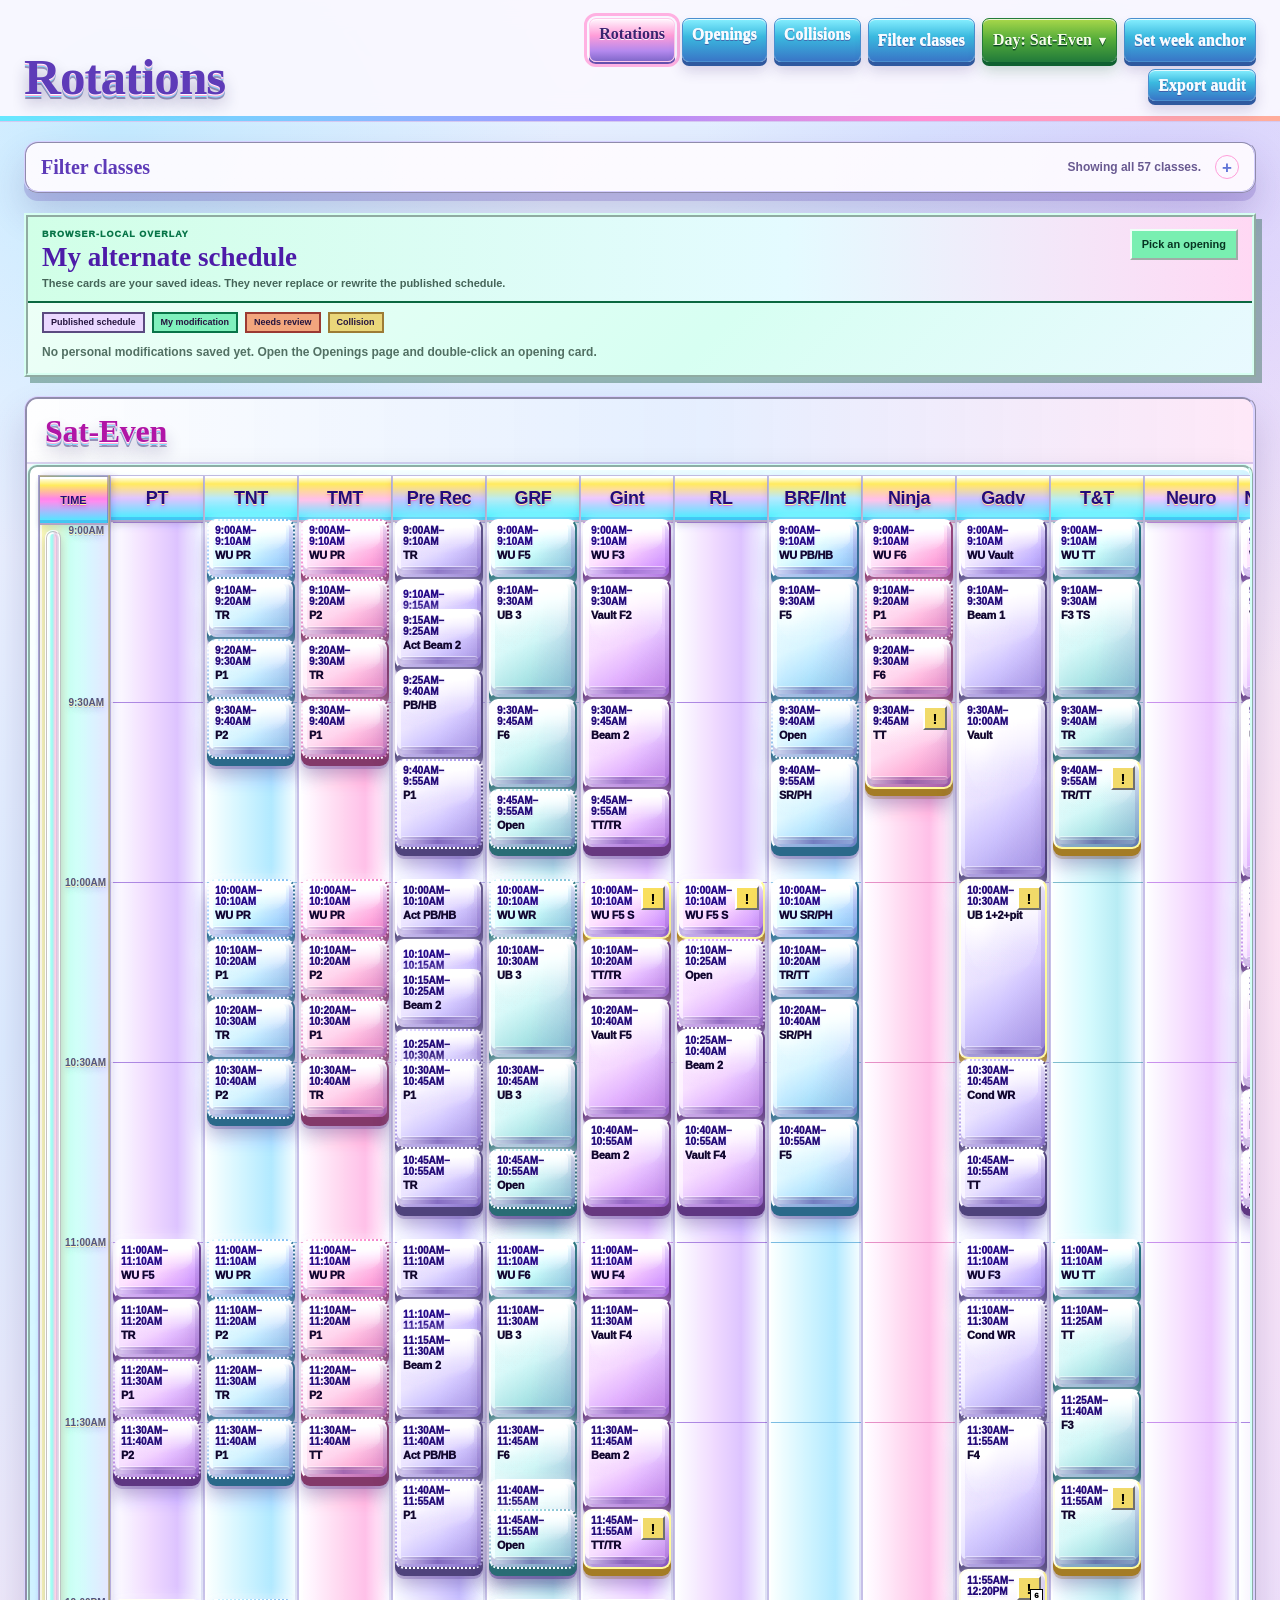
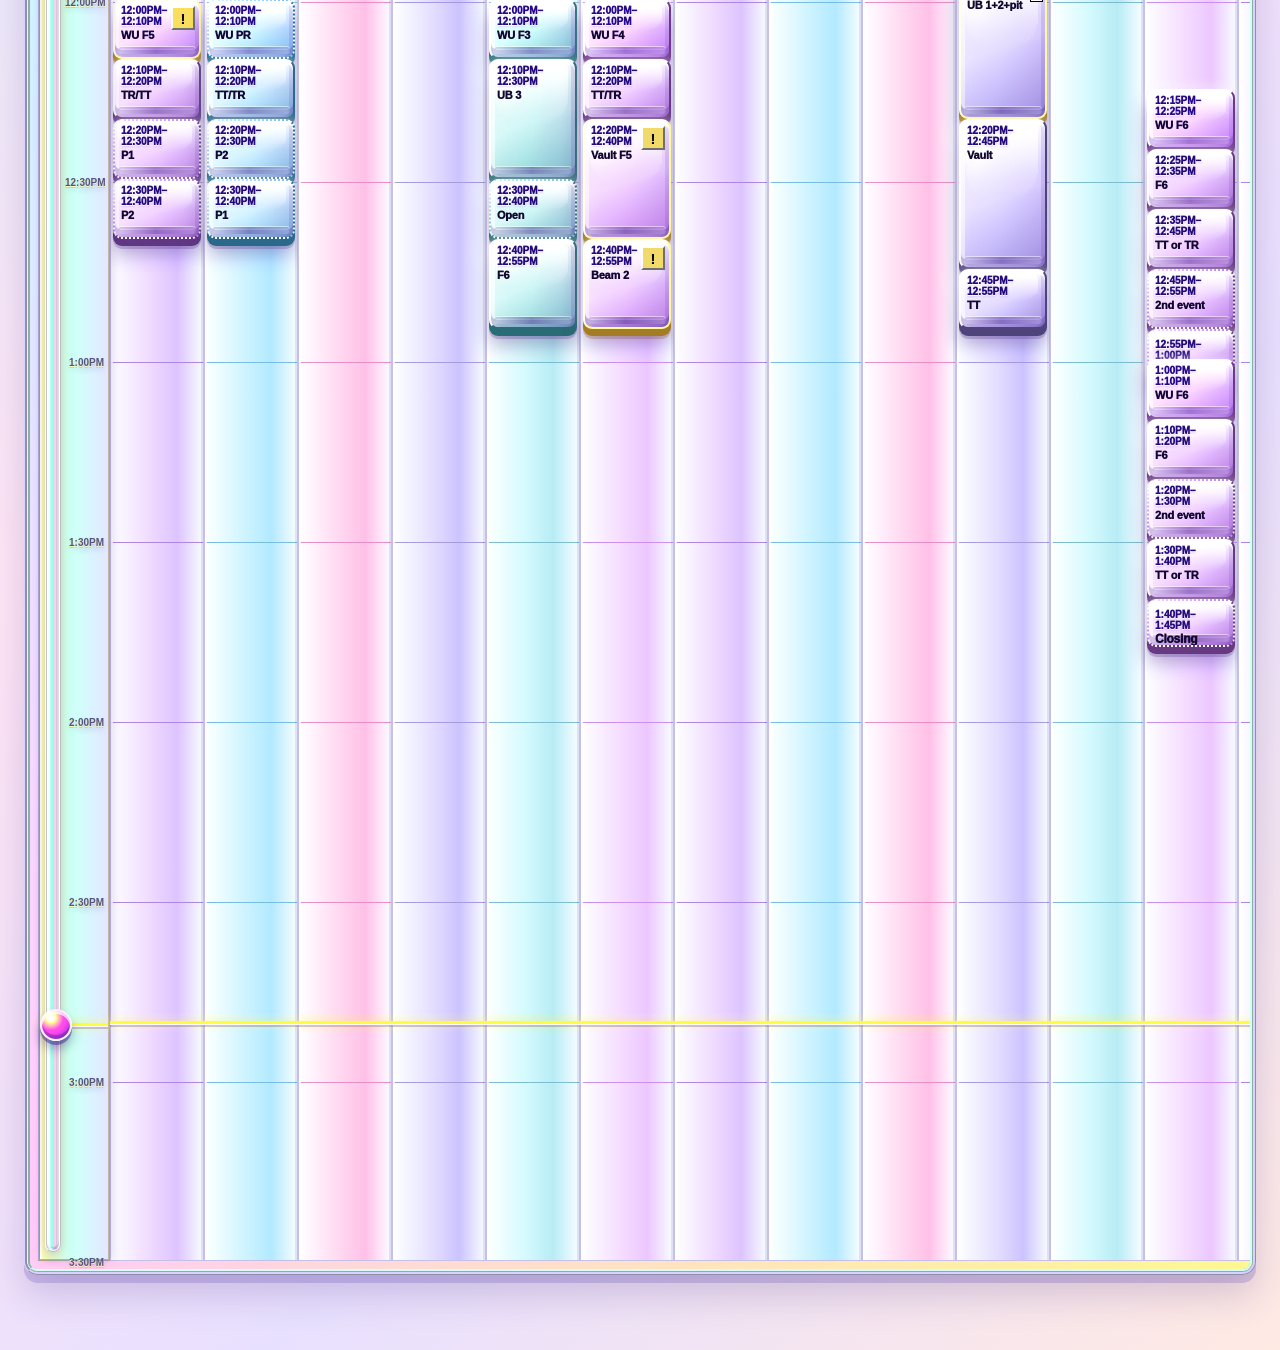
==== commit 8054ca58: "Remove Coach Workspace sync integration" ====
--- a/index.html
+++ b/index.html
@@ -552,7 +552,6 @@
   <!-- Gymnastics Vault icon -->
   <link rel="icon" type="image/png" href="icon.png">
   <link rel="apple-touch-icon" sizes="180x180" href="icon.png">
-  <link rel="stylesheet" href="rotations-sync.css?v=2">
   <meta name="theme-color" content="#0b4f32">
 </head>
 <body id="top" data-schedule-id="fall_2026" data-collision-audit-schedule="fall_2026">
@@ -4766,7 +4765,5 @@
   focusPair();
 })();
 </script>
-<script src="https://ryan-app-sync.ryan-666-mp3.chatgpt.site/ryan-app-sync.js"></script>
-<script src="rotations-sync.js?v=4"></script>
 </body>
 </html>
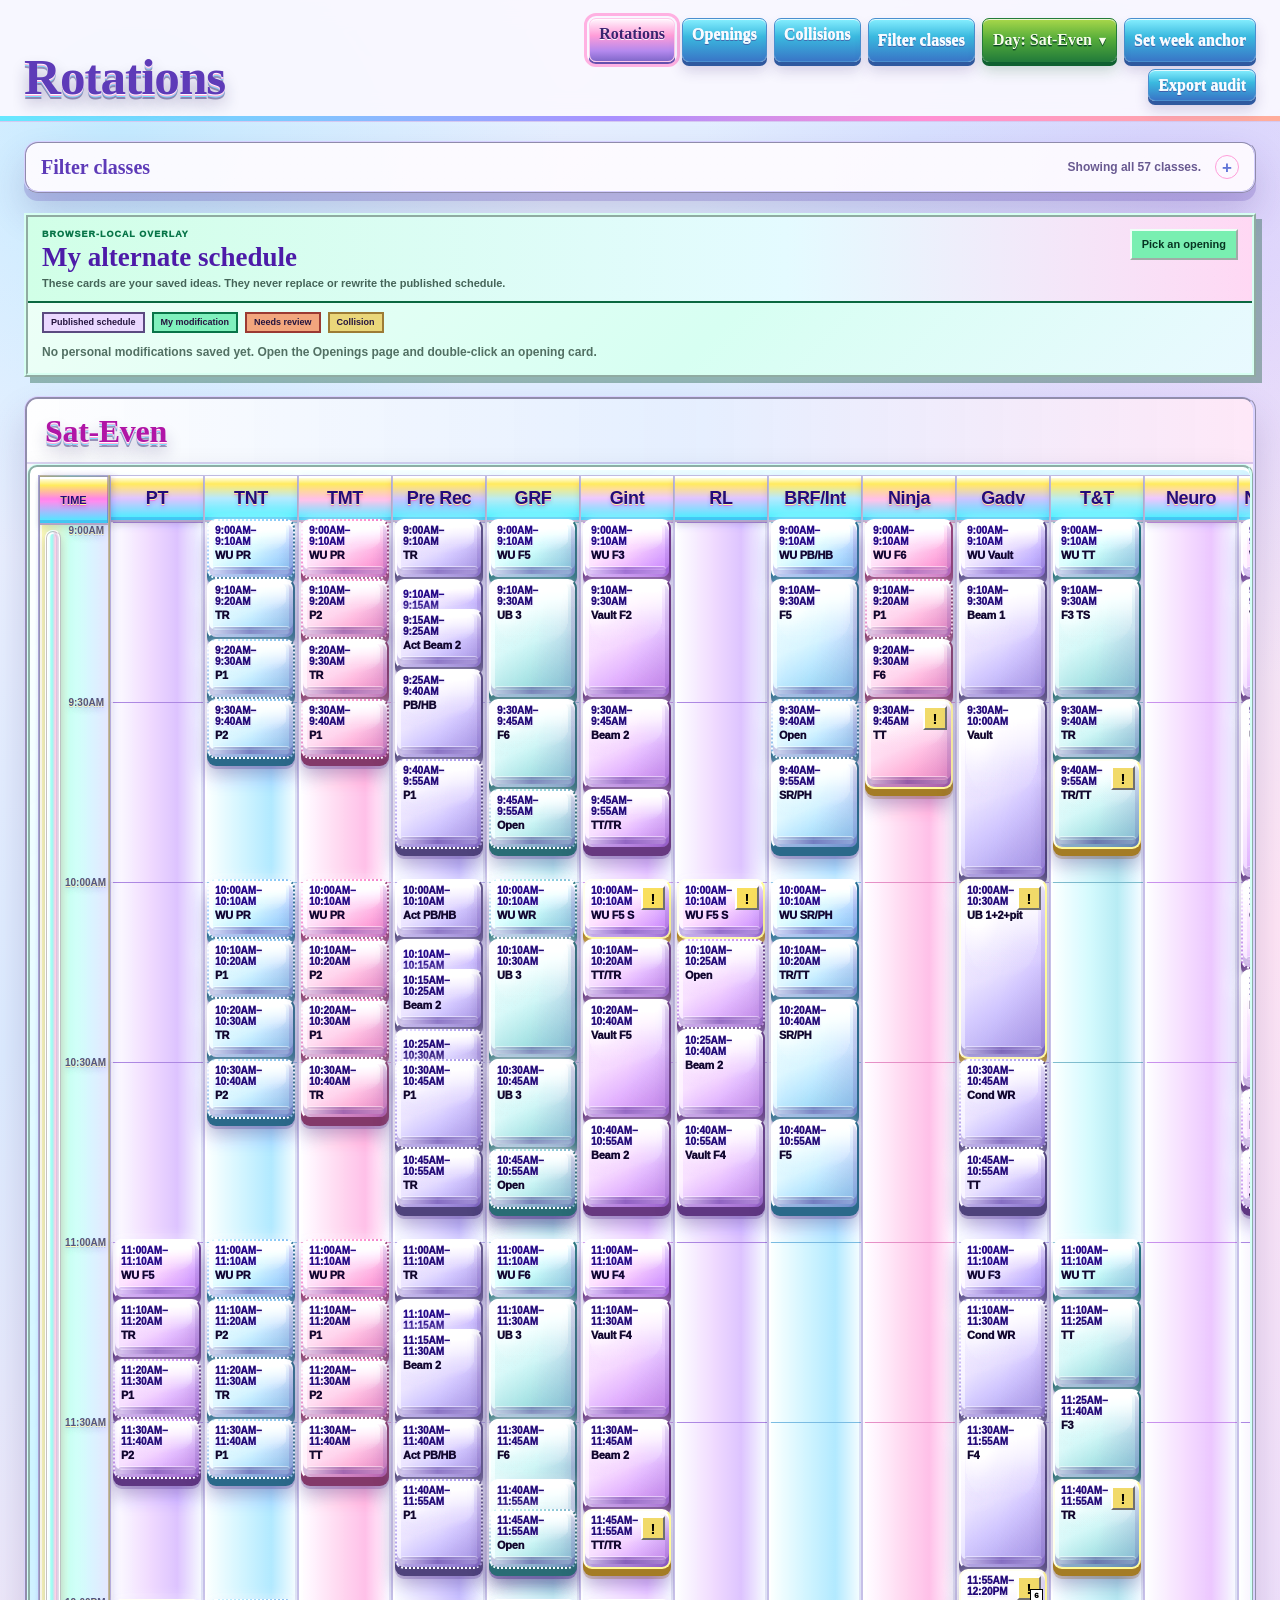
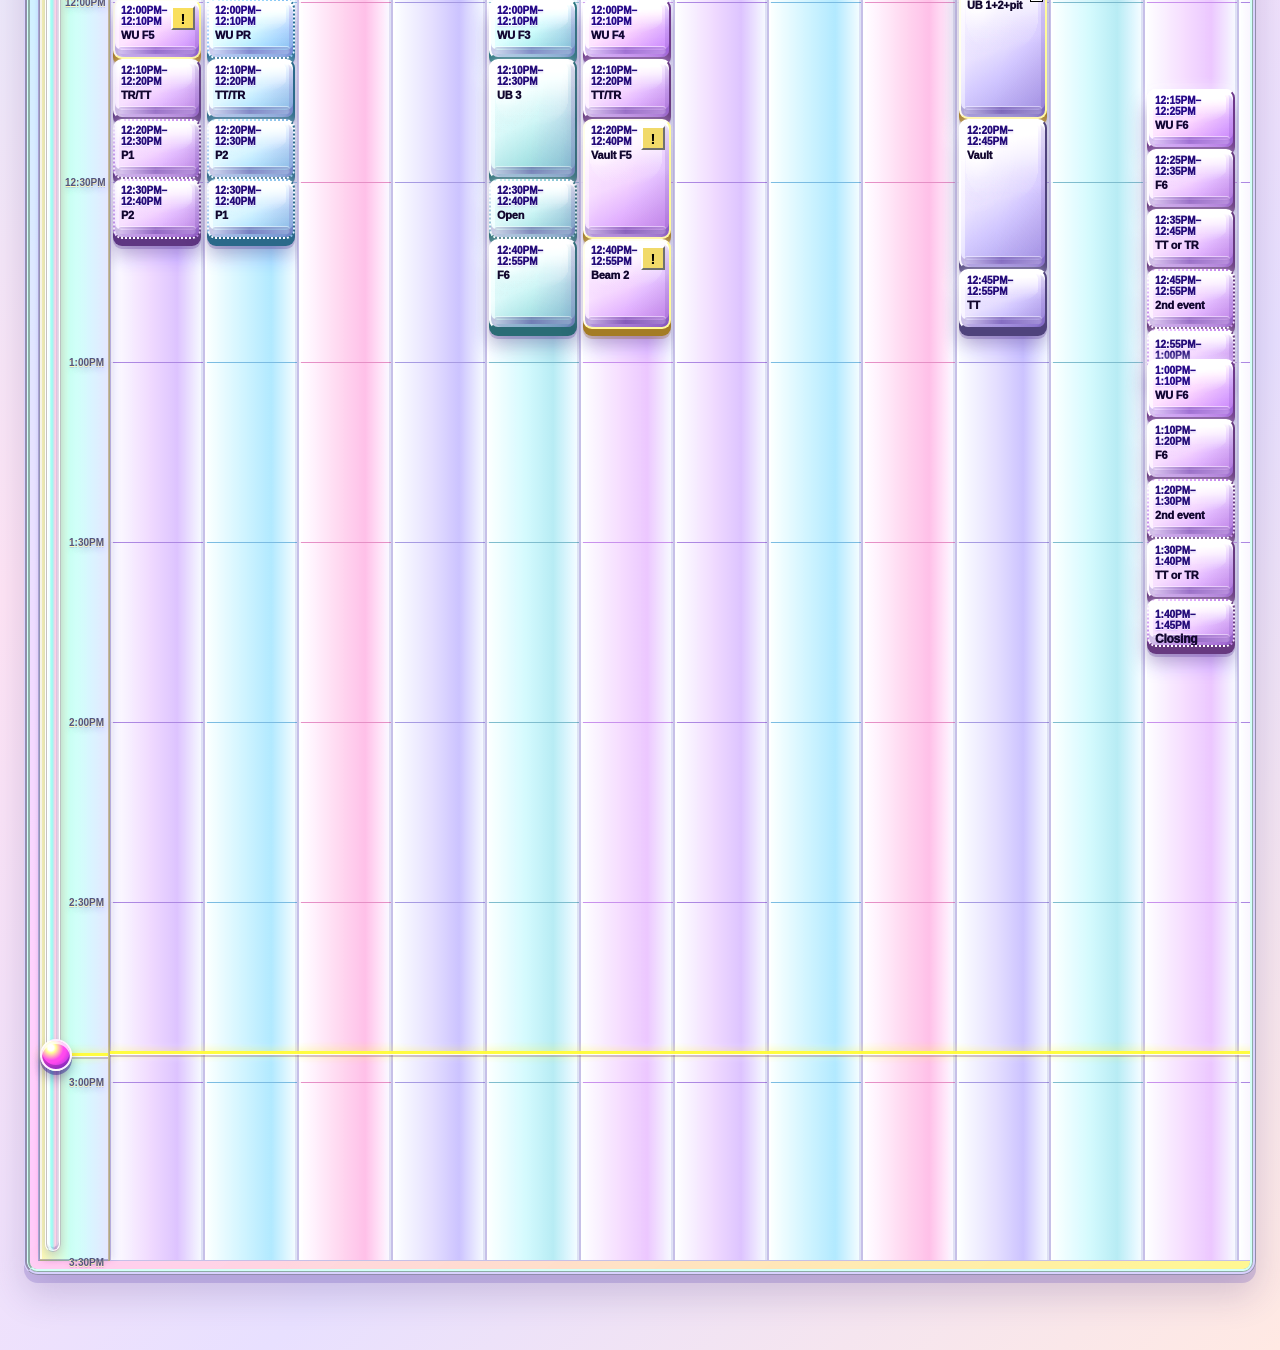
==== commit 85bb8342: "Publish Winter 2026 rotations" ====
--- a/index.html
+++ b/index.html
@@ -554,7 +554,7 @@
   <link rel="apple-touch-icon" sizes="180x180" href="icon.png">
   <meta name="theme-color" content="#0b4f32">
 </head>
-<body id="top" data-schedule-id="fall_2026" data-collision-audit-schedule="fall_2026">
+<body id="top" data-schedule-id="winter_2026" data-collision-audit-schedule="winter_2026">
 <header class="topbar">
   <div class="top-inner">
     <div>
@@ -831,203 +831,203 @@
     </div>
   <div class="class-timeline-scroll" data-class-timeline>
 <div class="class-schedule-grid" data-class-schedule-grid data-class-count="21" style="--visible-class-count:21">
-<section class="class-track" data-class-lane="PT"><h3 class="class-head" data-class-lane="PT">PT</h3><article class="session-block activity-warmup" data-booking-id="fall_2026:official-even:fall-2026-p01-c01-r22" data-class-label="PT" style="--c1:#f784be;--c2:#ffb0e1;" title="PT — WU F5: 5:45PM-5:55PM (10 min). Stations: F5."><time class="session-time">5:45PM–5:55PM</time><strong>WU F5</strong><span>F5</span><em>warmup</em></article>
-<article class="session-block activity-rotation is-source-only" data-booking-id="fall_2026:official-even:fall-2026-p01-c01-r24" data-class-label="PT" style="--c1:#f784be;--c2:#ffb0e1;" title="PT — P1: 5:55PM-6:05PM (10 min). Source-only activity with no mapped physical station."><time class="session-time">5:55PM–6:05PM</time><strong>P1</strong><span>source-only</span><em>rotation</em></article>
-<article class="session-block activity-rotation" data-booking-id="fall_2026:official-even:fall-2026-p01-c01-r26" data-class-label="PT" style="--c1:#f784be;--c2:#ffb0e1;" title="PT — TT: 6:05PM-6:15PM (10 min). Stations: TT."><time class="session-time">6:05PM–6:15PM</time><strong>TT</strong><span>TT</span><em>rotation</em></article>
-<article class="session-block activity-rotation is-source-only" data-booking-id="fall_2026:official-even:fall-2026-p01-c01-r28" data-class-label="PT" style="--c1:#f784be;--c2:#ffb0e1;" title="PT — P2: 6:15PM-6:25PM (10 min). Source-only activity with no mapped physical station."><time class="session-time">6:15PM–6:25PM</time><strong>P2</strong><span>source-only</span><em>rotation</em></article>
-</section>
-<section class="class-track" data-class-lane="TNT"><h3 class="class-head" data-class-lane="TNT">TNT</h3><article class="session-block activity-warmup" data-booking-id="fall_2026:official-even:fall-2026-p01-c02-r11" data-class-label="TNT" style="--c1:#ff739f;--c2:#ffae9a;" title="TNT — WU F5 S: 4:30PM-4:40PM (10 min). Stations: F5."><time class="session-time">4:30PM–4:40PM</time><strong>WU F5 S</strong><span>F5</span><em>warmup</em></article>
-<article class="session-block activity-rotation is-source-only" data-booking-id="fall_2026:official-even:fall-2026-p01-c02-r13" data-class-label="TNT" style="--c1:#ff739f;--c2:#ffae9a;" title="TNT — P2: 4:40PM-4:50PM (10 min). Source-only activity with no mapped physical station."><time class="session-time">4:40PM–4:50PM</time><strong>P2</strong><span>source-only</span><em>rotation</em></article>
-<article class="session-block activity-rotation" data-booking-id="fall_2026:official-even:fall-2026-p01-c02-r15" data-class-label="TNT" style="--c1:#ff739f;--c2:#ffae9a;" title="TNT — TT: 4:50PM-5:00PM (10 min). Stations: TT."><time class="session-time">4:50PM–5:00PM</time><strong>TT</strong><span>TT</span><em>rotation</em></article>
-<article class="session-block activity-rotation is-source-only" data-booking-id="fall_2026:official-even:fall-2026-p01-c02-r17" data-class-label="TNT" style="--c1:#ff739f;--c2:#ffae9a;" title="TNT — P1: 5:00PM-5:10PM (10 min). Source-only activity with no mapped physical station."><time class="session-time">5:00PM–5:10PM</time><strong>P1</strong><span>source-only</span><em>rotation</em></article>
-<article class="session-block activity-warmup is-source-only" data-booking-id="fall_2026:official-even:fall-2026-p01-c02-r22" data-class-label="TNT" style="--c1:#ff739f;--c2:#ffae9a;" title="TNT — WU PR: 5:45PM-5:55PM (10 min). Source-only activity with no mapped physical station."><time class="session-time">5:45PM–5:55PM</time><strong>WU PR</strong><span>source-only</span><em>warmup</em></article>
-<article class="session-block activity-rotation" data-booking-id="fall_2026:official-even:fall-2026-p01-c02-r24" data-class-label="TNT" style="--c1:#ff739f;--c2:#ffae9a;" title="TNT — TT: 5:55PM-6:05PM (10 min). Stations: TT."><time class="session-time">5:55PM–6:05PM</time><strong>TT</strong><span>TT</span><em>rotation</em></article>
-<article class="session-block activity-rotation is-source-only" data-booking-id="fall_2026:official-even:fall-2026-p01-c02-r26" data-class-label="TNT" style="--c1:#ff739f;--c2:#ffae9a;" title="TNT — P2: 6:05PM-6:15PM (10 min). Source-only activity with no mapped physical station."><time class="session-time">6:05PM–6:15PM</time><strong>P2</strong><span>source-only</span><em>rotation</em></article>
-<article class="session-block activity-rotation is-source-only" data-booking-id="fall_2026:official-even:fall-2026-p01-c02-r28" data-class-label="TNT" style="--c1:#ff739f;--c2:#ffae9a;" title="TNT — P1: 6:15PM-6:25PM (10 min). Source-only activity with no mapped physical station."><time class="session-time">6:15PM–6:25PM</time><strong>P1</strong><span>source-only</span><em>rotation</em></article>
-<article class="session-block activity-warmup is-source-only" data-booking-id="fall_2026:official-even:fall-2026-p01-c02-r31" data-class-label="TNT" style="--c1:#ff739f;--c2:#ffae9a;" title="TNT — WU PR: 6:45PM-6:55PM (10 min). Source-only activity with no mapped physical station."><time class="session-time">6:45PM–6:55PM</time><strong>WU PR</strong><span>source-only</span><em>warmup</em></article>
-<article class="session-block activity-rotation is-source-only" data-booking-id="fall_2026:official-even:fall-2026-p01-c02-r33" data-class-label="TNT" style="--c1:#ff739f;--c2:#ffae9a;" title="TNT — P2: 6:55PM-7:05PM (10 min). Source-only activity with no mapped physical station."><time class="session-time">6:55PM–7:05PM</time><strong>P2</strong><span>source-only</span><em>rotation</em></article>
-<article class="session-block activity-rotation is-source-only" data-booking-id="fall_2026:official-even:fall-2026-p01-c02-r35" data-class-label="TNT" style="--c1:#ff739f;--c2:#ffae9a;" title="TNT — P1: 7:05PM-7:15PM (10 min). Source-only activity with no mapped physical station."><time class="session-time">7:05PM–7:15PM</time><strong>P1</strong><span>source-only</span><em>rotation</em></article>
-<article class="session-block activity-rotation" data-booking-id="fall_2026:official-even:fall-2026-p01-c02-r37" data-class-label="TNT" style="--c1:#ff739f;--c2:#ffae9a;" title="TNT — TR: 7:15PM-7:25PM (10 min). Stations: TR."><time class="session-time">7:15PM–7:25PM</time><strong>TR</strong><span>TR</span><em>rotation</em></article>
-</section>
-<section class="class-track" data-class-lane="TMT"><h3 class="class-head" data-class-lane="TMT">TMT</h3><article class="session-block activity-warmup is-source-only" data-booking-id="fall_2026:official-even:fall-2026-p01-c03-r01" data-class-label="TMT" style="--c1:#ff9ba8;--c2:#f89dcc;" title="TMT — WU PR: 3:30PM-3:40PM (10 min). Source-only activity with no mapped physical station."><time class="session-time">3:30PM–3:40PM</time><strong>WU PR</strong><span>source-only</span><em>warmup</em></article>
-<article class="session-block activity-rotation is-source-only" data-booking-id="fall_2026:official-even:fall-2026-p01-c03-r03" data-class-label="TMT" style="--c1:#ff9ba8;--c2:#f89dcc;" title="TMT — P1: 3:40PM-3:50PM (10 min). Source-only activity with no mapped physical station."><time class="session-time">3:40PM–3:50PM</time><strong>P1</strong><span>source-only</span><em>rotation</em></article>
-<article class="session-block activity-rotation is-source-only" data-booking-id="fall_2026:official-even:fall-2026-p01-c03-r05" data-class-label="TMT" style="--c1:#ff9ba8;--c2:#f89dcc;" title="TMT — P2: 3:50PM-4:00PM (10 min). Source-only activity with no mapped physical station."><time class="session-time">3:50PM–4:00PM</time><strong>P2</strong><span>source-only</span><em>rotation</em></article>
-<article class="session-block activity-rotation" data-booking-id="fall_2026:official-even:fall-2026-p01-c03-r07" data-class-label="TMT" style="--c1:#ff9ba8;--c2:#f89dcc;" title="TMT — TR: 4:00PM-4:10PM (10 min). Stations: TR."><time class="session-time">4:00PM–4:10PM</time><strong>TR</strong><span>TR</span><em>rotation</em></article>
-<article class="session-block activity-warmup" data-booking-id="fall_2026:official-even:fall-2026-p01-c03-r11" data-class-label="TMT" style="--c1:#ff9ba8;--c2:#f89dcc;" title="TMT — WU F5 S: 4:30PM-4:40PM (10 min). Stations: F5."><time class="session-time">4:30PM–4:40PM</time><strong>WU F5 S</strong><span>F5</span><em>warmup</em></article>
-<article class="session-block activity-rotation is-source-only" data-booking-id="fall_2026:official-even:fall-2026-p01-c03-r13" data-class-label="TMT" style="--c1:#ff9ba8;--c2:#f89dcc;" title="TMT — P1: 4:40PM-4:50PM (10 min). Source-only activity with no mapped physical station."><time class="session-time">4:40PM–4:50PM</time><strong>P1</strong><span>source-only</span><em>rotation</em></article>
-<article class="session-block activity-rotation" data-booking-id="fall_2026:official-even:fall-2026-p01-c03-r15" data-class-label="TMT" style="--c1:#ff9ba8;--c2:#f89dcc;" title="TMT — TR: 4:50PM-5:00PM (10 min). Stations: TR."><time class="session-time">4:50PM–5:00PM</time><strong>TR</strong><span>TR</span><em>rotation</em></article>
-<article class="session-block activity-rotation is-source-only" data-booking-id="fall_2026:official-even:fall-2026-p01-c03-r17" data-class-label="TMT" style="--c1:#ff9ba8;--c2:#f89dcc;" title="TMT — P2: 5:00PM-5:10PM (10 min). Source-only activity with no mapped physical station."><time class="session-time">5:00PM–5:10PM</time><strong>P2</strong><span>source-only</span><em>rotation</em></article>
-<article class="session-block activity-warmup is-source-only" data-booking-id="fall_2026:official-even:fall-2026-p01-c03-r22" data-class-label="TMT" style="--c1:#ff9ba8;--c2:#f89dcc;" title="TMT — WU PR: 5:45PM-5:55PM (10 min). Source-only activity with no mapped physical station."><time class="session-time">5:45PM–5:55PM</time><strong>WU PR</strong><span>source-only</span><em>warmup</em></article>
-<article class="session-block activity-rotation is-source-only" data-booking-id="fall_2026:official-even:fall-2026-p01-c03-r24" data-class-label="TMT" style="--c1:#ff9ba8;--c2:#f89dcc;" title="TMT — P2: 5:55PM-6:05PM (10 min). Source-only activity with no mapped physical station."><time class="session-time">5:55PM–6:05PM</time><strong>P2</strong><span>source-only</span><em>rotation</em></article>
-<article class="session-block activity-rotation is-source-only" data-booking-id="fall_2026:official-even:fall-2026-p01-c03-r26" data-class-label="TMT" style="--c1:#ff9ba8;--c2:#f89dcc;" title="TMT — P1: 6:05PM-6:15PM (10 min). Source-only activity with no mapped physical station."><time class="session-time">6:05PM–6:15PM</time><strong>P1</strong><span>source-only</span><em>rotation</em></article>
-<article class="session-block activity-rotation" data-booking-id="fall_2026:official-even:fall-2026-p01-c03-r28" data-class-label="TMT" style="--c1:#ff9ba8;--c2:#f89dcc;" title="TMT — TR: 6:15PM-6:25PM (10 min). Stations: TR."><time class="session-time">6:15PM–6:25PM</time><strong>TR</strong><span>TR</span><em>rotation</em></article>
-</section>
-<section class="class-track" data-class-lane="ST"><h3 class="class-head" data-class-lane="ST">ST</h3><article class="session-block activity-warmup is-source-only" data-booking-id="fall_2026:official-even:fall-2026-p01-c04-r01" data-class-label="ST" style="--c1:#80e1ff;--c2:#b49cff;" title="ST — WU WR: 3:30PM-3:40PM (10 min). Source-only activity with no mapped physical station."><time class="session-time">3:30PM–3:40PM</time><strong>WU WR</strong><span>source-only</span><em>warmup</em></article>
-<article class="session-block activity-rotation" data-booking-id="fall_2026:official-even:fall-2026-p01-c04-r03" data-class-label="ST" style="--c1:#80e1ff;--c2:#b49cff;" title="ST — Vault F3: 3:40PM-3:55PM (15 min). Stations: F3."><time class="session-time">3:40PM–3:55PM</time><strong>Vault F3</strong><span>F3</span><em>rotation</em></article>
-<article class="session-block activity-conditioning is-short" data-booking-id="fall_2026:official-even:fall-2026-p01-c04-r05" data-class-label="ST" style="--c1:#80e1ff;--c2:#b49cff;" title="ST — Cond F3: 3:55PM-4:00PM (5 min). Stations: F3."><time class="session-time">3:55PM–4:00PM</time><strong>Cond F3</strong><span>F3</span><em>conditioning</em></article>
-<article class="session-block activity-rotation" data-booking-id="fall_2026:official-even:fall-2026-p01-c04-r07" data-class-label="ST" style="--c1:#80e1ff;--c2:#b49cff;" title="ST — Beam 2: 4:00PM-4:15PM (15 min). Stations: Beam 2."><time class="session-time">4:00PM–4:15PM</time><strong>Beam 2</strong><span>Beam 2</span><em>rotation</em></article>
-<article class="session-block activity-rotation" data-booking-id="fall_2026:official-even:fall-2026-p01-c04-r09" data-class-label="ST" style="--c1:#80e1ff;--c2:#b49cff;" title="ST — TR/TT: 4:15PM-4:25PM (10 min). Stations: TR + TT."><time class="session-time">4:15PM–4:25PM</time><strong>TR/TT</strong><span>TR + TT</span><em>rotation</em></article>
-</section>
-<section class="class-track" data-class-lane="Pre Rec"><h3 class="class-head" data-class-lane="Pre Rec">Pre Rec</h3><article class="session-block activity-rotation" data-booking-id="fall_2026:official-even:fall-2026-p01-c05-r11" data-class-label="Pre Rec" style="--c1:#ff739f;--c2:#ffae9a;" title="Pre Rec — Act SR/PH: 4:30PM-4:40PM (10 min). Stations: SR + PH."><time class="session-time">4:30PM–4:40PM</time><strong>Act SR/PH</strong><span>SR + PH</span><em>rotation</em></article>
-<article class="session-block activity-warmup is-collision is-short" data-booking-id="fall_2026:official-even:fall-2026-p01-c05-r13" data-class-label="Pre Rec" style="--c1:#ff739f;--c2:#ffae9a;" title="Pre Rec — WU SR: 4:40PM-4:45PM (5 min). Stations: SR. Unresolved collision warning: SR 4:40PM-4:45PM: Pre Rec ↔ B3 (NEEDS_REVIEW)."><time class="session-time">4:40PM–4:45PM</time><button type="button" class="issue-badge collision-badge" data-collision-audit-trigger data-collision-refs='[{"schedule_id":"fall_2026","collision_key":"fall-2026:f0c06ebc0f73278d1247eff8","collision_id":"FALL-F0C06EBC0F73","anchor":"collision-d16880ce0bb9ac427901","sheet":"Mon-Even","equipment":"SR","start_min":1000,"end_min":1005,"time_label":"4:40PM-4:45PM","class_a":"Pre Rec","class_b":"B3","booking_a_id":"fall_2026:official-even:fall-2026-p01-c05-r13","booking_b_id":"fall_2026:official-even:fall-2026-p01-c23-r13","summary":"SR 4:40PM-4:45PM: Pre Rec \u2194 B3 (NEEDS_REVIEW)","booking_id":"fall_2026:official-even:fall-2026-p01-c05-r13","booking_class":"Pre Rec","booking_start_min":1000,"booking_end_min":1005,"booking_duration_min":5}]' aria-label="1 unresolved collision warnings. Click to view the collision. Double-click to add a local audit note." title="1 unresolved collision warnings. Click to view the collision. Double-click to add a local audit note."><span aria-hidden="true">⚠</span><span class="collision-audit-mark" data-collision-audit-mark aria-hidden="true" hidden></span></button><strong>WU SR</strong><span>SR</span><em>warmup</em></article>
-<article class="session-block activity-rotation" data-booking-id="fall_2026:official-even:fall-2026-p01-c05-r15" data-class-label="Pre Rec" style="--c1:#ff739f;--c2:#ffae9a;" title="Pre Rec — Beam 2: 4:45PM-5:00PM (15 min). Stations: Beam 2."><time class="session-time">4:45PM–5:00PM</time><strong>Beam 2</strong><span>Beam 2</span><em>rotation</em></article>
-<article class="session-block activity-rotation" data-booking-id="fall_2026:official-even:fall-2026-p01-c05-r17" data-class-label="Pre Rec" style="--c1:#ff739f;--c2:#ffae9a;" title="Pre Rec — TR: 5:00PM-5:10PM (10 min). Stations: TR."><time class="session-time">5:00PM–5:10PM</time><strong>TR</strong><span>TR</span><em>rotation</em></article>
-<article class="session-block activity-rotation is-source-only" data-booking-id="fall_2026:official-even:fall-2026-p01-c05-r19" data-class-label="Pre Rec" style="--c1:#ff739f;--c2:#ffae9a;" title="Pre Rec — P1: 5:10PM-5:25PM (15 min). Source-only activity with no mapped physical station."><time class="session-time">5:10PM–5:25PM</time><strong>P1</strong><span>source-only</span><em>rotation</em></article>
-<article class="session-block activity-rotation" data-booking-id="fall_2026:official-even:fall-2026-p01-c05-r22" data-class-label="Pre Rec" style="--c1:#ff739f;--c2:#ffae9a;" title="Pre Rec — Act UB 3: 5:45PM-5:55PM (10 min). Stations: UB 3."><time class="session-time">5:45PM–5:55PM</time><strong>Act UB 3</strong><span>UB 3</span><em>rotation</em></article>
-<article class="session-block activity-warmup is-short" data-booking-id="fall_2026:official-even:fall-2026-p01-c05-r24" data-class-label="Pre Rec" style="--c1:#ff739f;--c2:#ffae9a;" title="Pre Rec — WU UB 3: 5:55PM-6:00PM (5 min). Stations: UB 3."><time class="session-time">5:55PM–6:00PM</time><strong>WU UB 3</strong><span>UB 3</span><em>warmup</em></article>
-<article class="session-block activity-rotation" data-booking-id="fall_2026:official-even:fall-2026-p01-c05-r26" data-class-label="Pre Rec" style="--c1:#ff739f;--c2:#ffae9a;" title="Pre Rec — TR: 6:00PM-6:15PM (15 min). Stations: TR."><time class="session-time">6:00PM–6:15PM</time><strong>TR</strong><span>TR</span><em>rotation</em></article>
-<article class="session-block activity-rotation" data-booking-id="fall_2026:official-even:fall-2026-p01-c05-r28" data-class-label="Pre Rec" style="--c1:#ff739f;--c2:#ffae9a;" title="Pre Rec — SR/PH: 6:15PM-6:30PM (15 min). Stations: SR + PH."><time class="session-time">6:15PM–6:30PM</time><strong>SR/PH</strong><span>SR + PH</span><em>rotation</em></article>
-<article class="session-block activity-rotation is-source-only" data-booking-id="fall_2026:official-even:fall-2026-p01-c05-r30" data-class-label="Pre Rec" style="--c1:#ff739f;--c2:#ffae9a;" title="Pre Rec — P2: 6:30PM-6:40PM (10 min). Source-only activity with no mapped physical station."><time class="session-time">6:30PM–6:40PM</time><strong>P2</strong><span>source-only</span><em>rotation</em></article>
-</section>
-<section class="class-track" data-class-lane="GRF"><h3 class="class-head" data-class-lane="GRF">GRF</h3><article class="session-block activity-warmup is-collision" data-booking-id="fall_2026:official-even:fall-2026-p01-c06-r01" data-class-label="GRF" style="--c1:#ff8b9c;--c2:#ffc0d8;" title="GRF — WU F6: 3:30PM-3:40PM (10 min). Stations: F6. Unresolved collision warning: F6 3:30PM-3:40PM: GRF ↔ Neuro (NEEDS_REVIEW)."><time class="session-time">3:30PM–3:40PM</time><button type="button" class="issue-badge collision-badge" data-collision-audit-trigger data-collision-refs='[{"schedule_id":"fall_2026","collision_key":"fall-2026:ccae15bbdf4ea9b167560dc9","collision_id":"FALL-CCAE15BBDF4E","anchor":"collision-6d97f52b2378534a7831","sheet":"Mon-Even","equipment":"F6","start_min":930,"end_min":940,"time_label":"3:30PM-3:40PM","class_a":"GRF","class_b":"Neuro","booking_a_id":"fall_2026:official-even:fall-2026-p01-c06-r01","booking_b_id":"fall_2026:official-even:fall-2026-p01-c14-r01","summary":"F6 3:30PM-3:40PM: GRF \u2194 Neuro (NEEDS_REVIEW)","booking_id":"fall_2026:official-even:fall-2026-p01-c06-r01","booking_class":"GRF","booking_start_min":930,"booking_end_min":940,"booking_duration_min":10}]' aria-label="1 unresolved collision warnings. Click to view the collision. Double-click to add a local audit note." title="1 unresolved collision warnings. Click to view the collision. Double-click to add a local audit note."><span aria-hidden="true">⚠</span><span class="collision-audit-mark" data-collision-audit-mark aria-hidden="true" hidden></span></button><strong>WU F6</strong><span>F6</span><em>warmup</em></article>
-<article class="session-block activity-rotation" data-booking-id="fall_2026:official-even:fall-2026-p01-c06-r03" data-class-label="GRF" style="--c1:#ff8b9c;--c2:#ffc0d8;" title="GRF — UB 3: 3:40PM-4:00PM (20 min). Stations: UB 3."><time class="session-time">3:40PM–4:00PM</time><strong>UB 3</strong><span>UB 3</span><em>rotation</em></article>
-<article class="session-block activity-rotation" data-booking-id="fall_2026:official-even:fall-2026-p01-c06-r05" data-class-label="GRF" style="--c1:#ff8b9c;--c2:#ffc0d8;" title="GRF — F3: 4:00PM-4:15PM (15 min). Stations: F3."><time class="session-time">4:00PM–4:15PM</time><strong>F3</strong><span>F3</span><em>rotation</em></article>
-<article class="session-block activity-open is-source-only" data-booking-id="fall_2026:official-even:fall-2026-p01-c06-r07" data-class-label="GRF" style="--c1:#ff8b9c;--c2:#ffc0d8;" title="GRF — Open: 4:15PM-4:25PM (10 min). Source-only activity with no mapped physical station."><time class="session-time">4:15PM–4:25PM</time><strong>Open</strong><span>source-only</span><em>open</em></article>
-<article class="session-block activity-warmup" data-booking-id="fall_2026:official-even:fall-2026-p01-c06-r11" data-class-label="GRF" style="--c1:#ff8b9c;--c2:#ffc0d8;" title="GRF — WU F6: 4:30PM-4:40PM (10 min). Stations: F6."><time class="session-time">4:30PM–4:40PM</time><strong>WU F6</strong><span>F6</span><em>warmup</em></article>
-<article class="session-block activity-rotation" data-booking-id="fall_2026:official-even:fall-2026-p01-c06-r13" data-class-label="GRF" style="--c1:#ff8b9c;--c2:#ffc0d8;" title="GRF — UB 3: 4:40PM-5:00PM (20 min). Stations: UB 3."><time class="session-time">4:40PM–5:00PM</time><strong>UB 3</strong><span>UB 3</span><em>rotation</em></article>
-<article class="session-block activity-open is-source-only" data-booking-id="fall_2026:official-even:fall-2026-p01-c06-r15" data-class-label="GRF" style="--c1:#ff8b9c;--c2:#ffc0d8;" title="GRF — Open: 5:00PM-5:10PM (10 min). Source-only activity with no mapped physical station."><time class="session-time">5:00PM–5:10PM</time><strong>Open</strong><span>source-only</span><em>open</em></article>
-<article class="session-block activity-rotation" data-booking-id="fall_2026:official-even:fall-2026-p01-c06-r17" data-class-label="GRF" style="--c1:#ff8b9c;--c2:#ffc0d8;" title="GRF — F5: 5:10PM-5:25PM (15 min). Stations: F5."><time class="session-time">5:10PM–5:25PM</time><strong>F5</strong><span>F5</span><em>rotation</em></article>
-<article class="session-block activity-warmup" data-booking-id="fall_2026:official-even:fall-2026-p01-c07-r22" data-class-label="GRF" style="--c1:#ff8b9c;--c2:#ffc0d8;" title="GRF — WU F6: 5:45PM-5:55PM (10 min). Stations: F6."><time class="session-time">5:45PM–5:55PM</time><strong>WU F6</strong><span>F6</span><em>warmup</em></article>
-<article class="session-block activity-warmup is-source-only" data-booking-id="fall_2026:official-even:fall-2026-p01-c06-r22" data-class-label="GRF" style="--c1:#ff8b9c;--c2:#ffc0d8;" title="GRF — WU WR: 5:45PM-5:55PM (10 min). Source-only activity with no mapped physical station."><time class="session-time">5:45PM–5:55PM</time><strong>WU WR</strong><span>source-only</span><em>warmup</em></article>
-<article class="session-block activity-open is-source-only" data-booking-id="fall_2026:official-even:fall-2026-p01-c06-r24" data-class-label="GRF" style="--c1:#ff8b9c;--c2:#ffc0d8;" title="GRF — Open: 5:55PM-6:05PM (10 min). Source-only activity with no mapped physical station."><time class="session-time">5:55PM–6:05PM</time><strong>Open</strong><span>source-only</span><em>open</em></article>
-<article class="session-block activity-open is-source-only" data-booking-id="fall_2026:official-even:fall-2026-p01-c07-r24" data-class-label="GRF" style="--c1:#ff8b9c;--c2:#ffc0d8;" title="GRF — Open: 5:55PM-6:05PM (10 min). Source-only activity with no mapped physical station."><time class="session-time">5:55PM–6:05PM</time><strong>Open</strong><span>source-only</span><em>open</em></article>
-<article class="session-block activity-rotation" data-booking-id="fall_2026:official-even:fall-2026-p01-c06-r26" data-class-label="GRF" style="--c1:#ff8b9c;--c2:#ffc0d8;" title="GRF — F6: 6:05PM-6:25PM (20 min). Stations: F6."><time class="session-time">6:05PM–6:25PM</time><strong>F6</strong><span>F6</span><em>rotation</em></article>
-<article class="session-block activity-rotation" data-booking-id="fall_2026:official-even:fall-2026-p01-c07-r26" data-class-label="GRF" style="--c1:#ff8b9c;--c2:#ffc0d8;" title="GRF — UB 3: 6:05PM-6:25PM (20 min). Stations: UB 3."><time class="session-time">6:05PM–6:25PM</time><strong>UB 3</strong><span>UB 3</span><em>rotation</em></article>
-<article class="session-block activity-rotation" data-booking-id="fall_2026:official-even:fall-2026-p01-c07-r28" data-class-label="GRF" style="--c1:#ff8b9c;--c2:#ffc0d8;" title="GRF — F6: 6:25PM-6:40PM (15 min). Stations: F6."><time class="session-time">6:25PM–6:40PM</time><strong>F6</strong><span>F6</span><em>rotation</em></article>
-<article class="session-block activity-rotation" data-booking-id="fall_2026:official-even:fall-2026-p01-c06-r28" data-class-label="GRF" style="--c1:#ff8b9c;--c2:#ffc0d8;" title="GRF — UB 3: 6:25PM-6:40PM (15 min). Stations: UB 3."><time class="session-time">6:25PM–6:40PM</time><strong>UB 3</strong><span>UB 3</span><em>rotation</em></article>
-<article class="session-block activity-warmup" data-booking-id="fall_2026:official-even:fall-2026-p01-c06-r31" data-class-label="GRF" style="--c1:#ff8b9c;--c2:#ffc0d8;" title="GRF — WU F5: 6:45PM-6:55PM (10 min). Stations: F5."><time class="session-time">6:45PM–6:55PM</time><strong>WU F5</strong><span>F5</span><em>warmup</em></article>
-<article class="session-block activity-open is-source-only" data-booking-id="fall_2026:official-even:fall-2026-p01-c06-r33" data-class-label="GRF" style="--c1:#ff8b9c;--c2:#ffc0d8;" title="GRF — Open: 6:55PM-7:05PM (10 min). Source-only activity with no mapped physical station."><time class="session-time">6:55PM–7:05PM</time><strong>Open</strong><span>source-only</span><em>open</em></article>
-<article class="session-block activity-rotation" data-booking-id="fall_2026:official-even:fall-2026-p01-c06-r35" data-class-label="GRF" style="--c1:#ff8b9c;--c2:#ffc0d8;" title="GRF — UB 3: 7:05PM-7:25PM (20 min). Stations: UB 3."><time class="session-time">7:05PM–7:25PM</time><strong>UB 3</strong><span>UB 3</span><em>rotation</em></article>
-<article class="session-block activity-rotation" data-booking-id="fall_2026:official-even:fall-2026-p01-c06-r37" data-class-label="GRF" style="--c1:#ff8b9c;--c2:#ffc0d8;" title="GRF — F6: 7:25PM-7:40PM (15 min). Stations: F6."><time class="session-time">7:25PM–7:40PM</time><strong>F6</strong><span>F6</span><em>rotation</em></article>
-</section>
-<section class="class-track" data-class-lane="Gint"><h3 class="class-head" data-class-lane="Gint">Gint</h3><article class="session-block activity-warmup" data-booking-id="fall_2026:official-even:fall-2026-p01-c08-r01" data-class-label="Gint" style="--c1:#a58bff;--c2:#e1a4ff;" title="Gint — WU F5: 3:30PM-3:40PM (10 min). Stations: F5."><time class="session-time">3:30PM–3:40PM</time><strong>WU F5</strong><span>F5</span><em>warmup</em></article>
-<article class="session-block activity-rotation" data-booking-id="fall_2026:official-even:fall-2026-p01-c08-r03" data-class-label="Gint" style="--c1:#a58bff;--c2:#e1a4ff;" title="Gint — Beam 2: 3:40PM-4:00PM (20 min). Stations: Beam 2."><time class="session-time">3:40PM–4:00PM</time><strong>Beam 2</strong><span>Beam 2</span><em>rotation</em></article>
-<article class="session-block activity-rotation" data-booking-id="fall_2026:official-even:fall-2026-p01-c08-r05" data-class-label="Gint" style="--c1:#a58bff;--c2:#e1a4ff;" title="Gint — Vault F4: 4:00PM-4:15PM (15 min). Stations: F4."><time class="session-time">4:00PM–4:15PM</time><strong>Vault F4</strong><span>F4</span><em>rotation</em></article>
-<article class="session-block activity-rotation" data-booking-id="fall_2026:official-even:fall-2026-p01-c08-r07" data-class-label="Gint" style="--c1:#a58bff;--c2:#e1a4ff;" title="Gint — TT/TR: 4:15PM-4:25PM (10 min). Stations: TR + TT."><time class="session-time">4:15PM–4:25PM</time><strong>TT/TR</strong><span>TR + TT</span><em>rotation</em></article>
-<article class="session-block activity-warmup" data-booking-id="fall_2026:official-even:fall-2026-p01-c08-r11" data-class-label="Gint" style="--c1:#a58bff;--c2:#e1a4ff;" title="Gint — WU F3: 4:30PM-4:40PM (10 min). Stations: F3."><time class="session-time">4:30PM–4:40PM</time><strong>WU F3</strong><span>F3</span><em>warmup</em></article>
-<article class="session-block activity-rotation" data-booking-id="fall_2026:official-even:fall-2026-p01-c08-r13" data-class-label="Gint" style="--c1:#a58bff;--c2:#e1a4ff;" title="Gint — TT/TR: 4:40PM-4:50PM (10 min). Stations: TR + TT."><time class="session-time">4:40PM–4:50PM</time><strong>TT/TR</strong><span>TR + TT</span><em>rotation</em></article>
-<article class="session-block activity-rotation" data-booking-id="fall_2026:official-even:fall-2026-p01-c08-r15" data-class-label="Gint" style="--c1:#a58bff;--c2:#e1a4ff;" title="Gint — Vault F4: 4:50PM-5:10PM (20 min). Stations: F4."><time class="session-time">4:50PM–5:10PM</time><strong>Vault F4</strong><span>F4</span><em>rotation</em></article>
-<article class="session-block activity-rotation" data-booking-id="fall_2026:official-even:fall-2026-p01-c08-r17" data-class-label="Gint" style="--c1:#a58bff;--c2:#e1a4ff;" title="Gint — Beam 2: 5:10PM-5:25PM (15 min). Stations: Beam 2."><time class="session-time">5:10PM–5:25PM</time><strong>Beam 2</strong><span>Beam 2</span><em>rotation</em></article>
-<article class="session-block activity-warmup" data-booking-id="fall_2026:official-even:fall-2026-p01-c08-r31" data-class-label="Gint" style="--c1:#a58bff;--c2:#e1a4ff;" title="Gint — WU F4 S: 6:45PM-6:55PM (10 min). Stations: F4."><time class="session-time">6:45PM–6:55PM</time><strong>WU F4 S</strong><span>F4</span><em>warmup</em></article>
-<article class="session-block activity-warmup" data-booking-id="fall_2026:official-even:fall-2026-p01-c09-r31" data-class-label="Gint" style="--c1:#a58bff;--c2:#e1a4ff;" title="Gint — WU F4 S: 6:45PM-6:55PM (10 min). Stations: F4."><time class="session-time">6:45PM–6:55PM</time><strong>WU F4 S</strong><span>F4</span><em>warmup</em></article>
-<article class="session-block activity-rotation" data-booking-id="fall_2026:official-even:fall-2026-p01-c09-r33" data-class-label="Gint" style="--c1:#a58bff;--c2:#e1a4ff;" title="Gint — Beam 2: 6:55PM-7:15PM (20 min). Stations: Beam 2."><time class="session-time">6:55PM–7:15PM</time><strong>Beam 2</strong><span>Beam 2</span><em>rotation</em></article>
-<article class="session-block activity-rotation" data-booking-id="fall_2026:official-even:fall-2026-p01-c08-r33" data-class-label="Gint" style="--c1:#a58bff;--c2:#e1a4ff;" title="Gint — Vault F5: 6:55PM-7:15PM (20 min). Stations: F5."><time class="session-time">6:55PM–7:15PM</time><strong>Vault F5</strong><span>F5</span><em>rotation</em></article>
-<article class="session-block activity-rotation" data-booking-id="fall_2026:official-even:fall-2026-p01-c08-r35" data-class-label="Gint" style="--c1:#a58bff;--c2:#e1a4ff;" title="Gint — Beam 2: 7:15PM-7:30PM (15 min). Stations: Beam 2."><time class="session-time">7:15PM–7:30PM</time><strong>Beam 2</strong><span>Beam 2</span><em>rotation</em></article>
-<article class="session-block activity-rotation" data-booking-id="fall_2026:official-even:fall-2026-p01-c09-r35" data-class-label="Gint" style="--c1:#a58bff;--c2:#e1a4ff;" title="Gint — Vault F5: 7:15PM-7:30PM (15 min). Stations: F5."><time class="session-time">7:15PM–7:30PM</time><strong>Vault F5</strong><span>F5</span><em>rotation</em></article>
-<article class="session-block activity-open is-source-only" data-booking-id="fall_2026:official-even:fall-2026-p01-c09-r37" data-class-label="Gint" style="--c1:#a58bff;--c2:#e1a4ff;" title="Gint — Open: 7:30PM-7:40PM (10 min). Source-only activity with no mapped physical station."><time class="session-time">7:30PM–7:40PM</time><strong>Open</strong><span>source-only</span><em>open</em></article>
-<article class="session-block activity-rotation" data-booking-id="fall_2026:official-even:fall-2026-p01-c08-r37" data-class-label="Gint" style="--c1:#a58bff;--c2:#e1a4ff;" title="Gint — TT/TR: 7:30PM-7:40PM (10 min). Stations: TR + TT."><time class="session-time">7:30PM–7:40PM</time><strong>TT/TR</strong><span>TR + TT</span><em>rotation</em></article>
-</section>
-<section class="class-track" data-class-lane="BRF/Int"><h3 class="class-head" data-class-lane="BRF/Int">BRF/Int</h3><article class="session-block activity-warmup" data-booking-id="fall_2026:official-even:fall-2026-p01-c10-r22" data-class-label="BRF/Int" style="--c1:#53d6ff;--c2:#9be3ff;" title="BRF/Int — WU SR/PH: 5:45PM-5:55PM (10 min). Stations: SR + PH."><time class="session-time">5:45PM–5:55PM</time><strong>WU SR/PH</strong><span>SR + PH</span><em>warmup</em></article>
-<article class="session-block activity-rotation" data-booking-id="fall_2026:official-even:fall-2026-p01-c10-r24" data-class-label="BRF/Int" style="--c1:#53d6ff;--c2:#9be3ff;" title="BRF/Int — SR/PH: 5:55PM-6:15PM (20 min). Stations: SR + PH."><time class="session-time">5:55PM–6:15PM</time><strong>SR/PH</strong><span>SR + PH</span><em>rotation</em></article>
-<article class="session-block activity-rotation" data-booking-id="fall_2026:official-even:fall-2026-p01-c10-r26" data-class-label="BRF/Int" style="--c1:#53d6ff;--c2:#9be3ff;" title="BRF/Int — F4: 6:15PM-6:30PM (15 min). Stations: F4."><time class="session-time">6:15PM–6:30PM</time><strong>F4</strong><span>F4</span><em>rotation</em></article>
-<article class="session-block activity-rotation" data-booking-id="fall_2026:official-even:fall-2026-p01-c10-r28" data-class-label="BRF/Int" style="--c1:#53d6ff;--c2:#9be3ff;" title="BRF/Int — TT/TR: 6:30PM-6:40PM (10 min). Stations: TR + TT."><time class="session-time">6:30PM–6:40PM</time><strong>TT/TR</strong><span>TR + TT</span><em>rotation</em></article>
-</section>
-<section class="class-track" data-class-lane="Gadv"><h3 class="class-head" data-class-lane="Gadv">Gadv</h3><article class="session-block activity-warmup" data-booking-id="fall_2026:official-even:fall-2026-p01-c11-r22" data-class-label="Gadv" style="--c1:#53d6ff;--c2:#9be3ff;" title="Gadv — WU F4S: 5:45PM-5:55PM (10 min). Stations: F4."><time class="session-time">5:45PM–5:55PM</time><strong>WU F4S</strong><span>F4</span><em>warmup</em></article>
-<article class="session-block activity-warmup" data-booking-id="fall_2026:official-even:fall-2026-p01-c12-r22" data-class-label="Gadv" style="--c1:#53d6ff;--c2:#9be3ff;" title="Gadv — WU F4S: 5:45PM-5:55PM (10 min). Stations: F4."><time class="session-time">5:45PM–5:55PM</time><strong>WU F4S</strong><span>F4</span><em>warmup</em></article>
-<article class="session-block activity-rotation" data-booking-id="fall_2026:official-even:fall-2026-p01-c11-r24" data-class-label="Gadv" style="--c1:#53d6ff;--c2:#9be3ff;" title="Gadv — F4: 5:55PM-6:15PM (20 min). Stations: F4."><time class="session-time">5:55PM–6:15PM</time><strong>F4</strong><span>F4</span><em>rotation</em></article>
-<article class="session-block activity-rotation" data-booking-id="fall_2026:official-even:fall-2026-p01-c12-r24" data-class-label="Gadv" style="--c1:#53d6ff;--c2:#9be3ff;" title="Gadv — Beam 2: 5:55PM-6:20PM (25 min). Stations: Beam 2."><time class="session-time">5:55PM–6:20PM</time><strong>Beam 2</strong><span>Beam 2</span><em>rotation</em></article>
-<article class="session-block activity-rotation" data-booking-id="fall_2026:official-even:fall-2026-p01-c11-r26" data-class-label="Gadv" style="--c1:#53d6ff;--c2:#9be3ff;" title="Gadv — Beam 2: 6:15PM-6:45PM (30 min). Stations: Beam 2."><time class="session-time">6:15PM–6:45PM</time><strong>Beam 2</strong><span>Beam 2</span><em>rotation</em></article>
-<article class="session-block activity-rotation" data-booking-id="fall_2026:official-even:fall-2026-p01-c12-r26" data-class-label="Gadv" style="--c1:#53d6ff;--c2:#9be3ff;" title="Gadv — F3: 6:20PM-6:50PM (30 min). Stations: F3."><time class="session-time">6:20PM–6:50PM</time><strong>F3</strong><span>F3</span><em>rotation</em></article>
-<article class="session-block activity-rotation" data-booking-id="fall_2026:official-even:fall-2026-p01-c11-r31" data-class-label="Gadv" style="--c1:#53d6ff;--c2:#9be3ff;" title="Gadv — TR: 6:45PM-6:55PM (10 min). Stations: TR."><time class="session-time">6:45PM–6:55PM</time><strong>TR</strong><span>TR</span><em>rotation</em></article>
-<article class="session-block activity-conditioning is-source-only" data-booking-id="fall_2026:official-even:fall-2026-p01-c12-r31" data-class-label="Gadv" style="--c1:#53d6ff;--c2:#9be3ff;" title="Gadv — Cond WR: 6:50PM-7:00PM (10 min). Source-only activity with no mapped physical station."><time class="session-time">6:50PM–7:00PM</time><strong>Cond WR</strong><span>source-only</span><em>conditioning</em></article>
-<article class="session-block activity-conditioning" data-booking-id="fall_2026:official-even:fall-2026-p01-c11-r33" data-class-label="Gadv" style="--c1:#53d6ff;--c2:#9be3ff;" title="Gadv — Cond UB 3: 6:55PM-7:05PM (10 min). Stations: UB 3."><time class="session-time">6:55PM–7:05PM</time><strong>Cond UB 3</strong><span>UB 3</span><em>conditioning</em></article>
-<article class="session-block activity-rotation" data-booking-id="fall_2026:official-even:fall-2026-p01-c12-r33" data-class-label="Gadv" style="--c1:#53d6ff;--c2:#9be3ff;" title="Gadv — Vault: 7:00PM-7:30PM (30 min). Stations: Vault."><time class="session-time">7:00PM–7:30PM</time><strong>Vault</strong><span>Vault</span><em>rotation</em></article>
-<article class="session-block activity-rotation" data-booking-id="fall_2026:official-even:fall-2026-p01-c11-r35" data-class-label="Gadv" style="--c1:#53d6ff;--c2:#9be3ff;" title="Gadv — UB 1+2: 7:05PM-7:40PM (35 min). Stations: UB 1 + UB 2."><time class="session-time">7:05PM–7:40PM</time><strong>UB 1+2</strong><span>UB 1 + UB 2</span><em>rotation</em></article>
-<article class="session-block activity-rotation" data-booking-id="fall_2026:official-even:fall-2026-p01-c12-r37" data-class-label="Gadv" style="--c1:#53d6ff;--c2:#9be3ff;" title="Gadv — TR/TT: 7:30PM-7:40PM (10 min). Stations: TR + TT."><time class="session-time">7:30PM–7:40PM</time><strong>TR/TT</strong><span>TR + TT</span><em>rotation</em></article>
-</section>
-<section class="class-track" data-class-lane="Ninja"><h3 class="class-head" data-class-lane="Ninja">Ninja</h3><article class="session-block activity-rotation" data-booking-id="fall_2026:official-even:fall-2026-p01-c13-r11" data-class-label="Ninja" style="--c1:#bd86ff;--c2:#9d9dff;" title="Ninja — PB/HB: 4:30PM-4:40PM (10 min). Stations: PB + HB."><time class="session-time">4:30PM–4:40PM</time><strong>PB/HB</strong><span>PB + HB</span><em>rotation</em></article>
-<article class="session-block activity-warmup" data-booking-id="fall_2026:official-even:fall-2026-p01-c13-r13" data-class-label="Ninja" style="--c1:#bd86ff;--c2:#9d9dff;" title="Ninja — WU F6: 4:40PM-4:50PM (10 min). Stations: F6."><time class="session-time">4:40PM–4:50PM</time><strong>WU F6</strong><span>F6</span><em>warmup</em></article>
-<article class="session-block activity-rotation is-source-only" data-booking-id="fall_2026:official-even:fall-2026-p01-c13-r15" data-class-label="Ninja" style="--c1:#bd86ff;--c2:#9d9dff;" title="Ninja — P2: 4:50PM-5:00PM (10 min). Source-only activity with no mapped physical station."><time class="session-time">4:50PM–5:00PM</time><strong>P2</strong><span>source-only</span><em>rotation</em></article>
-<article class="session-block activity-rotation" data-booking-id="fall_2026:official-even:fall-2026-p01-c13-r17" data-class-label="Ninja" style="--c1:#bd86ff;--c2:#9d9dff;" title="Ninja — TT: 5:00PM-5:10PM (10 min). Stations: TT."><time class="session-time">5:00PM–5:10PM</time><strong>TT</strong><span>TT</span><em>rotation</em></article>
-<article class="session-block activity-rotation" data-booking-id="fall_2026:official-even:fall-2026-p01-c13-r19" data-class-label="Ninja" style="--c1:#bd86ff;--c2:#9d9dff;" title="Ninja — F6: 5:10PM-5:25PM (15 min). Stations: F6."><time class="session-time">5:10PM–5:25PM</time><strong>F6</strong><span>F6</span><em>rotation</em></article>
-<article class="session-block activity-rotation" data-booking-id="fall_2026:official-even:fall-2026-p01-c13-r31" data-class-label="Ninja" style="--c1:#bd86ff;--c2:#9d9dff;" title="Ninja — TT: 6:45PM-6:55PM (10 min). Stations: TT."><time class="session-time">6:45PM–6:55PM</time><strong>TT</strong><span>TT</span><em>rotation</em></article>
-<article class="session-block activity-rotation" data-booking-id="fall_2026:official-even:fall-2026-p01-c13-r33" data-class-label="Ninja" style="--c1:#bd86ff;--c2:#9d9dff;" title="Ninja — SR/PH Cond: 6:55PM-7:05PM (10 min). Stations: SR + PH."><time class="session-time">6:55PM–7:05PM</time><strong>SR/PH Cond</strong><span>SR + PH</span><em>rotation</em></article>
-<article class="session-block activity-rotation" data-booking-id="fall_2026:official-even:fall-2026-p01-c13-r35" data-class-label="Ninja" style="--c1:#bd86ff;--c2:#9d9dff;" title="Ninja — F6: 7:05PM-7:25PM (20 min). Stations: F6."><time class="session-time">7:05PM–7:25PM</time><strong>F6</strong><span>F6</span><em>rotation</em></article>
-<article class="session-block activity-open is-source-only is-short" data-booking-id="fall_2026:official-even:fall-2026-p01-c13-r37" data-class-label="Ninja" style="--c1:#bd86ff;--c2:#9d9dff;" title="Ninja — Open: 7:25PM-7:30PM (5 min). Source-only activity with no mapped physical station."><time class="session-time">7:25PM–7:30PM</time><strong>Open</strong><span>source-only</span><em>open</em></article>
-<article class="session-block activity-rotation" data-booking-id="fall_2026:official-even:fall-2026-p01-c13-r39" data-class-label="Ninja" style="--c1:#bd86ff;--c2:#9d9dff;" title="Ninja — F5: 7:30PM-7:45PM (15 min). Stations: F5."><time class="session-time">7:30PM–7:45PM</time><strong>F5</strong><span>F5</span><em>rotation</em></article>
-<article class="session-block activity-rotation" data-booking-id="fall_2026:official-even:fall-2026-p01-c13-r41" data-class-label="Ninja" style="--c1:#bd86ff;--c2:#9d9dff;" title="Ninja — SR/PH: 7:45PM-8:10PM (25 min). Stations: SR + PH."><time class="session-time">7:45PM–8:10PM</time><strong>SR/PH</strong><span>SR + PH</span><em>rotation</em></article>
-</section>
-<section class="class-track" data-class-lane="Neuro"><h3 class="class-head" data-class-lane="Neuro">Neuro</h3><article class="session-block activity-warmup is-collision" data-booking-id="fall_2026:official-even:fall-2026-p01-c14-r01" data-class-label="Neuro" style="--c1:#ff9ba8;--c2:#f89dcc;" title="Neuro — WU F6: 3:30PM-3:40PM (10 min). Stations: F6. Unresolved collision warning: F6 3:30PM-3:40PM: GRF ↔ Neuro (NEEDS_REVIEW)."><time class="session-time">3:30PM–3:40PM</time><button type="button" class="issue-badge collision-badge" data-collision-audit-trigger data-collision-refs='[{"schedule_id":"fall_2026","collision_key":"fall-2026:ccae15bbdf4ea9b167560dc9","collision_id":"FALL-CCAE15BBDF4E","anchor":"collision-6d97f52b2378534a7831","sheet":"Mon-Even","equipment":"F6","start_min":930,"end_min":940,"time_label":"3:30PM-3:40PM","class_a":"GRF","class_b":"Neuro","booking_a_id":"fall_2026:official-even:fall-2026-p01-c06-r01","booking_b_id":"fall_2026:official-even:fall-2026-p01-c14-r01","summary":"F6 3:30PM-3:40PM: GRF \u2194 Neuro (NEEDS_REVIEW)","booking_id":"fall_2026:official-even:fall-2026-p01-c14-r01","booking_class":"Neuro","booking_start_min":930,"booking_end_min":940,"booking_duration_min":10}]' aria-label="1 unresolved collision warnings. Click to view the collision. Double-click to add a local audit note." title="1 unresolved collision warnings. Click to view the collision. Double-click to add a local audit note."><span aria-hidden="true">⚠</span><span class="collision-audit-mark" data-collision-audit-mark aria-hidden="true" hidden></span></button><strong>WU F6</strong><span>F6</span><em>warmup</em></article>
-<article class="session-block activity-rotation" data-booking-id="fall_2026:official-even:fall-2026-p01-c14-r03" data-class-label="Neuro" style="--c1:#ff9ba8;--c2:#f89dcc;" title="Neuro — F6: 3:40PM-3:50PM (10 min). Stations: F6."><time class="session-time">3:40PM–3:50PM</time><strong>F6</strong><span>F6</span><em>rotation</em></article>
-<article class="session-block activity-rotation" data-booking-id="fall_2026:official-even:fall-2026-p01-c14-r05" data-class-label="Neuro" style="--c1:#ff9ba8;--c2:#f89dcc;" title="Neuro — TR or TT: 3:50PM-4:00PM (10 min). Stations: TR + TT."><time class="session-time">3:50PM–4:00PM</time><strong>TR or TT</strong><span>TR + TT</span><em>rotation</em></article>
-<article class="session-block activity-rotation is-source-only" data-booking-id="fall_2026:official-even:fall-2026-p01-c14-r07" data-class-label="Neuro" style="--c1:#ff9ba8;--c2:#f89dcc;" title="Neuro — 2nd Event PR: 4:00PM-4:10PM (10 min). Source-only activity with no mapped physical station."><time class="session-time">4:00PM–4:10PM</time><strong>2nd Event PR</strong><span>source-only</span><em>rotation</em></article>
-<article class="session-block activity-rotation is-source-only is-short" data-booking-id="fall_2026:official-even:fall-2026-p01-c14-r09" data-class-label="Neuro" style="--c1:#ff9ba8;--c2:#f89dcc;" title="Neuro — Closing: 4:10PM-4:15PM (5 min). Source-only activity with no mapped physical station."><time class="session-time">4:10PM–4:15PM</time><strong>Closing</strong><span>source-only</span><em>rotation</em></article>
-<article class="session-block activity-warmup" data-booking-id="fall_2026:official-even:fall-2026-p01-c14-r31" data-class-label="Neuro" style="--c1:#ff9ba8;--c2:#f89dcc;" title="Neuro — WU F6: 6:45PM-6:55PM (10 min). Stations: F6."><time class="session-time">6:45PM–6:55PM</time><strong>WU F6</strong><span>F6</span><em>warmup</em></article>
-<article class="session-block activity-rotation" data-booking-id="fall_2026:official-even:fall-2026-p01-c14-r33" data-class-label="Neuro" style="--c1:#ff9ba8;--c2:#f89dcc;" title="Neuro — F6: 6:55PM-7:05PM (10 min). Stations: F6."><time class="session-time">6:55PM–7:05PM</time><strong>F6</strong><span>F6</span><em>rotation</em></article>
-<article class="session-block activity-rotation" data-booking-id="fall_2026:official-even:fall-2026-p01-c14-r35" data-class-label="Neuro" style="--c1:#ff9ba8;--c2:#f89dcc;" title="Neuro — TR or TT: 7:05PM-7:15PM (10 min). Stations: TR + TT."><time class="session-time">7:05PM–7:15PM</time><strong>TR or TT</strong><span>TR + TT</span><em>rotation</em></article>
-<article class="session-block activity-rotation is-source-only" data-booking-id="fall_2026:official-even:fall-2026-p01-c14-r37" data-class-label="Neuro" style="--c1:#ff9ba8;--c2:#f89dcc;" title="Neuro — 2nd Event PR: 7:15PM-7:25PM (10 min). Source-only activity with no mapped physical station."><time class="session-time">7:15PM–7:25PM</time><strong>2nd Event PR</strong><span>source-only</span><em>rotation</em></article>
-<article class="session-block activity-rotation is-source-only is-short" data-booking-id="fall_2026:official-even:fall-2026-p01-c14-r39" data-class-label="Neuro" style="--c1:#ff9ba8;--c2:#f89dcc;" title="Neuro — Closing: 7:25PM-7:30PM (5 min). Source-only activity with no mapped physical station."><time class="session-time">7:25PM–7:30PM</time><strong>Closing</strong><span>source-only</span><em>rotation</em></article>
-</section>
-<section class="class-track" data-class-lane="GHS/PT"><h3 class="class-head" data-class-lane="GHS/PT">GHS/PT</h3><article class="session-block activity-warmup" data-booking-id="fall_2026:official-even:fall-2026-p01-c15-r01" data-class-label="GHS/PT" style="--c1:#f784be;--c2:#ffb0e1;" title="GHS/PT — WU F3: 3:30PM-3:40PM (10 min). Stations: F3."><time class="session-time">3:30PM–3:40PM</time><strong>WU F3</strong><span>F3</span><em>warmup</em></article>
-<article class="session-block activity-warmup" data-booking-id="fall_2026:official-even:fall-2026-p01-c16-r01" data-class-label="GHS/PT" style="--c1:#f784be;--c2:#ffb0e1;" title="GHS/PT — WU F3: 3:30PM-3:40PM (10 min). Stations: F3."><time class="session-time">3:30PM–3:40PM</time><strong>WU F3</strong><span>F3</span><em>warmup</em></article>
-<article class="session-block activity-rotation" data-booking-id="fall_2026:official-even:fall-2026-p01-c16-r03" data-class-label="GHS/PT" style="--c1:#f784be;--c2:#ffb0e1;" title="GHS/PT — F5: 3:40PM-4:10PM (30 min). Stations: F5."><time class="session-time">3:40PM–4:10PM</time><strong>F5</strong><span>F5</span><em>rotation</em></article>
-<article class="session-block activity-rotation" data-booking-id="fall_2026:official-even:fall-2026-p01-c15-r03" data-class-label="GHS/PT" style="--c1:#f784be;--c2:#ffb0e1;" title="GHS/PT — Beam 1: 3:40PM-4:15PM (35 min). Stations: Beam 1."><time class="session-time">3:40PM–4:15PM</time><strong>Beam 1</strong><span>Beam 1</span><em>rotation</em></article>
-<article class="session-block activity-conditioning is-source-only" data-booking-id="fall_2026:official-even:fall-2026-p01-c16-r05" data-class-label="GHS/PT" style="--c1:#f784be;--c2:#ffb0e1;" title="GHS/PT — Cond WR: 4:10PM-4:25PM (15 min). Source-only activity with no mapped physical station."><time class="session-time">4:10PM–4:25PM</time><strong>Cond WR</strong><span>source-only</span><em>conditioning</em></article>
-<article class="session-block activity-rotation" data-booking-id="fall_2026:official-even:fall-2026-p01-c15-r05" data-class-label="GHS/PT" style="--c1:#f784be;--c2:#ffb0e1;" title="GHS/PT — UB 3: 4:15PM-4:40PM (25 min). Stations: UB 3."><time class="session-time">4:15PM–4:40PM</time><strong>UB 3</strong><span>UB 3</span><em>rotation</em></article>
-<article class="session-block activity-rotation" data-booking-id="fall_2026:official-even:fall-2026-p01-c16-r07" data-class-label="GHS/PT" style="--c1:#f784be;--c2:#ffb0e1;" title="GHS/PT — Vault: 4:25PM-4:50PM (25 min). Stations: Vault."><time class="session-time">4:25PM–4:50PM</time><strong>Vault</strong><span>Vault</span><em>rotation</em></article>
-<article class="session-block activity-rotation" data-booking-id="fall_2026:official-even:fall-2026-p01-c15-r12" data-class-label="GHS/PT" style="--c1:#f784be;--c2:#ffb0e1;" title="GHS/PT — F5: 4:40PM-5:10PM (30 min). Stations: F5."><time class="session-time">4:40PM–5:10PM</time><strong>F5</strong><span>F5</span><em>rotation</em></article>
-<article class="session-block activity-conditioning is-source-only" data-booking-id="fall_2026:official-even:fall-2026-p01-c16-r12" data-class-label="GHS/PT" style="--c1:#f784be;--c2:#ffb0e1;" title="GHS/PT — Cond WR: 4:50PM-5:00PM (10 min). Source-only activity with no mapped physical station."><time class="session-time">4:50PM–5:00PM</time><strong>Cond WR</strong><span>source-only</span><em>conditioning</em></article>
-<article class="session-block activity-rotation" data-booking-id="fall_2026:official-even:fall-2026-p01-c16-r14" data-class-label="GHS/PT" style="--c1:#f784be;--c2:#ffb0e1;" title="GHS/PT — UB 3: 5:00PM-5:25PM (25 min). Stations: UB 3."><time class="session-time">5:00PM–5:25PM</time><strong>UB 3</strong><span>UB 3</span><em>rotation</em></article>
-<article class="session-block activity-conditioning is-source-only" data-booking-id="fall_2026:official-even:fall-2026-p01-c15-r15" data-class-label="GHS/PT" style="--c1:#f784be;--c2:#ffb0e1;" title="GHS/PT — Cond WR: 5:10PM-5:25PM (15 min). Source-only activity with no mapped physical station."><time class="session-time">5:10PM–5:25PM</time><strong>Cond WR</strong><span>source-only</span><em>conditioning</em></article>
-</section>
-<section class="class-track" data-class-lane="Silver (O)"><h3 class="class-head" data-class-lane="Silver (O)">Silver (O)</h3><article class="session-block activity-warmup" data-booking-id="fall_2026:official-even:fall-2026-p01-c17-r01" data-class-label="Silver (O)" style="--c1:#a58bff;--c2:#e1a4ff;" title="Silver (O) — WU F1: 3:30PM-3:45PM (15 min). Stations: F1."><time class="session-time">3:30PM–3:45PM</time><strong>WU F1</strong><span>F1</span><em>warmup</em></article>
-<article class="session-block activity-rotation" data-booking-id="fall_2026:official-even:fall-2026-p01-c17-r03" data-class-label="Silver (O)" style="--c1:#a58bff;--c2:#e1a4ff;" title="Silver (O) — Vault: 3:45PM-4:25PM (40 min). Stations: Vault."><time class="session-time">3:45PM–4:25PM</time><strong>Vault</strong><span>Vault</span><em>rotation</em></article>
-<article class="session-block activity-rotation" data-booking-id="fall_2026:official-even:fall-2026-p01-c17-r07" data-class-label="Silver (O)" style="--c1:#a58bff;--c2:#e1a4ff;" title="Silver (O) — Beam1: 4:30PM-5:10PM (40 min). Stations: Beam 1."><time class="session-time">4:30PM–5:10PM</time><strong>Beam1</strong><span>Beam 1</span><em>rotation</em></article>
-<article class="session-block activity-conditioning" data-booking-id="fall_2026:official-even:fall-2026-p01-c17-r15" data-class-label="Silver (O)" style="--c1:#a58bff;--c2:#e1a4ff;" title="Silver (O) — Cond F3: 5:10PM-5:25PM (15 min). Stations: F3."><time class="session-time">5:10PM–5:25PM</time><strong>Cond F3</strong><span>F3</span><em>conditioning</em></article>
-</section>
-<section class="class-track" data-class-lane="Silver (N)"><h3 class="class-head" data-class-lane="Silver (N)">Silver (N)</h3><article class="session-block activity-warmup" data-booking-id="fall_2026:official-even:fall-2026-p01-c18-r01" data-class-label="Silver (N)" style="--c1:#ff9ba8;--c2:#f89dcc;" title="Silver (N) — WU F1: 3:30PM-3:45PM (15 min). Stations: F1."><time class="session-time">3:30PM–3:45PM</time><strong>WU F1</strong><span>F1</span><em>warmup</em></article>
-<article class="session-block activity-rotation" data-booking-id="fall_2026:official-even:fall-2026-p01-c18-r03" data-class-label="Silver (N)" style="--c1:#ff9ba8;--c2:#f89dcc;" title="Silver (N) — F1/F2/TS: 3:45PM-4:15PM (30 min). Stations: F1 + F2 + TS."><time class="session-time">3:45PM–4:15PM</time><strong>F1/F2/TS</strong><span>F1 + F2 + TS</span><em>rotation</em></article>
-<article class="session-block activity-rotation" data-booking-id="fall_2026:official-even:fall-2026-p01-c18-r05" data-class-label="Silver (N)" style="--c1:#ff9ba8;--c2:#f89dcc;" title="Silver (N) — F1 F2: 4:15PM-4:30PM (15 min). Stations: F1 + F2."><time class="session-time">4:15PM–4:30PM</time><strong>F1 F2</strong><span>F1 + F2</span><em>rotation</em></article>
-<article class="session-block activity-rotation" data-booking-id="fall_2026:official-even:fall-2026-p01-c18-r07" data-class-label="Silver (N)" style="--c1:#ff9ba8;--c2:#f89dcc;" title="Silver (N) — UB 1+2: 4:30PM-5:10PM (40 min). Stations: UB 1 + UB 2."><time class="session-time">4:30PM–5:10PM</time><strong>UB 1+2</strong><span>UB 1 + UB 2</span><em>rotation</em></article>
-<article class="session-block activity-conditioning" data-booking-id="fall_2026:official-even:fall-2026-p01-c18-r15" data-class-label="Silver (N)" style="--c1:#ff9ba8;--c2:#f89dcc;" title="Silver (N) — Cond F3: 5:10PM-5:25PM (15 min). Stations: F3."><time class="session-time">5:10PM–5:25PM</time><strong>Cond F3</strong><span>F3</span><em>conditioning</em></article>
-</section>
-<section class="class-track" data-class-lane="Plat/Diam"><h3 class="class-head" data-class-lane="Plat/Diam">Plat/Diam</h3><article class="session-block activity-rotation" data-booking-id="fall_2026:official-even:fall-2026-p01-c19-r15" data-class-label="Plat/Diam" style="--c1:#ff9ba8;--c2:#f89dcc;" title="Plat/Diam — TR/TT: 5:15PM-5:25PM (10 min). Stations: TR + TT."><time class="session-time">5:15PM–5:25PM</time><strong>TR/TT</strong><span>TR + TT</span><em>rotation</em></article>
-<article class="session-block activity-warmup is-short" data-booking-id="fall_2026:official-even:fall-2026-p01-c19-r17" data-class-label="Plat/Diam" style="--c1:#ff9ba8;--c2:#f89dcc;" title="Plat/Diam — WU F3: 5:25PM-5:30PM (5 min). Stations: F3."><time class="session-time">5:25PM–5:30PM</time><strong>WU F3</strong><span>F3</span><em>warmup</em></article>
-<article class="session-block activity-rotation" data-booking-id="fall_2026:official-even:fall-2026-p01-c19-r21" data-class-label="Plat/Diam" style="--c1:#ff9ba8;--c2:#f89dcc;" title="Plat/Diam — UB 1+2+pit: 5:30PM-6:15PM (45 min). Stations: Pit + UB 1 + UB 2."><time class="session-time">5:30PM–6:15PM</time><strong>UB 1+2+pit</strong><span>Pit + UB 1 + UB 2</span><em>rotation</em></article>
-<article class="session-block activity-rotation" data-booking-id="fall_2026:official-even:fall-2026-p01-c19-r25" data-class-label="Plat/Diam" style="--c1:#ff9ba8;--c2:#f89dcc;" title="Plat/Diam — Vault TS: 6:15PM-7:00PM (45 min). Stations: Vault + TS."><time class="session-time">6:15PM–7:00PM</time><strong>Vault TS</strong><span>Vault + TS</span><em>rotation</em></article>
-<article class="session-block activity-rotation" data-booking-id="fall_2026:official-even:fall-2026-p01-c19-r31" data-class-label="Plat/Diam" style="--c1:#ff9ba8;--c2:#f89dcc;" title="Plat/Diam — Beam 1: 7:00PM-7:45PM (45 min). Stations: Beam 1."><time class="session-time">7:00PM–7:45PM</time><strong>Beam 1</strong><span>Beam 1</span><em>rotation</em></article>
-<article class="session-block activity-conditioning" data-booking-id="fall_2026:official-even:fall-2026-p01-c19-r36" data-class-label="Plat/Diam" style="--c1:#ff9ba8;--c2:#f89dcc;" title="Plat/Diam — Cond Vault: 7:45PM-8:25PM (40 min). Stations: Vault."><time class="session-time">7:45PM–8:25PM</time><strong>Cond Vault</strong><span>Vault</span><em>conditioning</em></article>
-</section>
-<section class="class-track" data-class-lane="G4/5"><h3 class="class-head" data-class-lane="G4/5">G4/5</h3><article class="session-block activity-warmup" data-booking-id="fall_2026:official-even:fall-2026-p01-c20-r01" data-class-label="G4/5" style="--c1:#ff739f;--c2:#ffae9a;" title="G4/5 — WU VT: 3:30PM-3:45PM (15 min). Stations: Vault."><time class="session-time">3:30PM–3:45PM</time><strong>WU VT</strong><span>Vault</span><em>warmup</em></article>
-<article class="session-block activity-rotation" data-booking-id="fall_2026:official-even:fall-2026-p01-c20-r03" data-class-label="G4/5" style="--c1:#ff739f;--c2:#ffae9a;" title="G4/5 — UB 1+2+pit: 3:45PM-4:30PM (45 min). Stations: Pit + UB 1 + UB 2."><time class="session-time">3:45PM–4:30PM</time><strong>UB 1+2+pit</strong><span>Pit + UB 1 + UB 2</span><em>rotation</em></article>
-<article class="session-block activity-rotation" data-booking-id="fall_2026:official-even:fall-2026-p01-c20-r09" data-class-label="G4/5" style="--c1:#ff739f;--c2:#ffae9a;" title="G4/5 — F1 F2: 4:30PM-4:45PM (15 min). Stations: F1 + F2."><time class="session-time">4:30PM–4:45PM</time><strong>F1 F2</strong><span>F1 + F2</span><em>rotation</em></article>
-<article class="session-block activity-rotation" data-booking-id="fall_2026:official-even:fall-2026-p01-c20-r11" data-class-label="G4/5" style="--c1:#ff739f;--c2:#ffae9a;" title="G4/5 — F1 F2 TS: 4:45PM-5:30PM (45 min). Stations: F1 + F2 + TS."><time class="session-time">4:45PM–5:30PM</time><strong>F1 F2 TS</strong><span>F1 + F2 + TS</span><em>rotation</em></article>
-<article class="session-block activity-rotation" data-booking-id="fall_2026:official-even:fall-2026-p01-c20-r16" data-class-label="G4/5" style="--c1:#ff739f;--c2:#ffae9a;" title="G4/5 — Vault: 5:30PM-6:15PM (45 min). Stations: Vault."><time class="session-time">5:30PM–6:15PM</time><strong>Vault</strong><span>Vault</span><em>rotation</em></article>
-<article class="session-block activity-rotation" data-booking-id="fall_2026:official-even:fall-2026-p01-c20-r25" data-class-label="G4/5" style="--c1:#ff739f;--c2:#ffae9a;" title="G4/5 — Beam 1: 6:15PM-7:00PM (45 min). Stations: Beam 1."><time class="session-time">6:15PM–7:00PM</time><strong>Beam 1</strong><span>Beam 1</span><em>rotation</em></article>
-<article class="session-block activity-conditioning is-source-only" data-booking-id="fall_2026:official-even:fall-2026-p01-c20-r31" data-class-label="G4/5" style="--c1:#ff739f;--c2:#ffae9a;" title="G4/5 — Cond WR: 7:00PM-7:30PM (30 min). Source-only activity with no mapped physical station."><time class="session-time">7:00PM–7:30PM</time><strong>Cond WR</strong><span>source-only</span><em>conditioning</em></article>
-</section>
-<section class="class-track" data-class-lane="GOpt/Prep"><h3 class="class-head" data-class-lane="GOpt/Prep">GOpt/Prep</h3><article class="session-block activity-warmup is-source-only" data-booking-id="fall_2026:official-even:fall-2026-p01-c21-r10" data-class-label="GOpt/Prep" style="--c1:#ff7ed2;--c2:#e99cff;" title="GOpt/Prep — WU WR: 4:30PM-4:45PM (15 min). Source-only activity with no mapped physical station."><time class="session-time">4:30PM–4:45PM</time><strong>WU WR</strong><span>source-only</span><em>warmup</em></article>
-<article class="session-block activity-rotation" data-booking-id="fall_2026:official-even:fall-2026-p01-c21-r12" data-class-label="GOpt/Prep" style="--c1:#ff7ed2;--c2:#e99cff;" title="GOpt/Prep — Vault: 4:45PM-5:30PM (45 min). Stations: Vault."><time class="session-time">4:45PM–5:30PM</time><strong>Vault</strong><span>Vault</span><em>rotation</em></article>
-<article class="session-block activity-rotation" data-booking-id="fall_2026:official-even:fall-2026-p01-c21-r16" data-class-label="GOpt/Prep" style="--c1:#ff7ed2;--c2:#e99cff;" title="GOpt/Prep — Beam 1 F3: 5:30PM-6:15PM (45 min). Stations: Beam 1 + F3."><time class="session-time">5:30PM–6:15PM</time><strong>Beam 1 F3</strong><span>Beam 1 + F3</span><em>rotation</em></article>
-<article class="session-block activity-rotation is-collision" data-booking-id="fall_2026:official-even:fall-2026-p01-c21-r25" data-class-label="GOpt/Prep" style="--c1:#ff7ed2;--c2:#e99cff;" title="GOpt/Prep — UB 1+2+pit: 6:15PM-7:00PM (45 min). Stations: Pit + UB 1 + UB 2. Unresolved collision warning: Pit 6:55PM-7:00PM: GOpt/Prep ↔ B8-10 (NEEDS_REVIEW)."><time class="session-time">6:15PM–7:00PM</time><button type="button" class="issue-badge collision-badge" data-collision-audit-trigger data-collision-refs='[{"schedule_id":"fall_2026","collision_key":"fall-2026:5768c639846e513f5b3a4361","collision_id":"FALL-5768C639846E","anchor":"collision-4533b4dd55345cb683f4","sheet":"Mon-Even","equipment":"Pit","start_min":1135,"end_min":1140,"time_label":"6:55PM-7:00PM","class_a":"GOpt/Prep","class_b":"B8-10","booking_a_id":"fall_2026:official-even:fall-2026-p01-c21-r25","booking_b_id":"fall_2026:official-even:fall-2026-p01-c25-r31","summary":"Pit 6:55PM-7:00PM: GOpt/Prep \u2194 B8-10 (NEEDS_REVIEW)","booking_id":"fall_2026:official-even:fall-2026-p01-c21-r25","booking_class":"GOpt/Prep","booking_start_min":1095,"booking_end_min":1140,"booking_duration_min":45}]' aria-label="1 unresolved collision warnings. Click to view the collision. Double-click to add a local audit note." title="1 unresolved collision warnings. Click to view the collision. Double-click to add a local audit note."><span aria-hidden="true">⚠</span><span class="collision-audit-mark" data-collision-audit-mark aria-hidden="true" hidden></span></button><strong>UB 1+2+pit</strong><span>Pit + UB 1 + UB 2</span><em>rotation</em></article>
-<article class="session-block activity-rotation" data-booking-id="fall_2026:official-even:fall-2026-p01-c21-r31" data-class-label="GOpt/Prep" style="--c1:#ff7ed2;--c2:#e99cff;" title="GOpt/Prep — FX TS: 7:00PM-7:45PM (45 min). Stations: F1 + F2 + F3 + F4 + TS."><time class="session-time">7:00PM–7:45PM</time><strong>FX TS</strong><span>F1 + F2 + F3 + F4 + TS</span><em>rotation</em></article>
-<article class="session-block activity-conditioning" data-booking-id="fall_2026:official-even:fall-2026-p01-c21-r36" data-class-label="GOpt/Prep" style="--c1:#ff7ed2;--c2:#e99cff;" title="GOpt/Prep — Cond WR BB: 7:45PM-8:25PM (40 min). Stations: Beam 1 + Beam 2."><time class="session-time">7:45PM–8:25PM</time><strong>Cond WR BB</strong><span>Beam 1 + Beam 2</span><em>conditioning</em></article>
-</section>
-<section class="class-track" data-class-lane="BTD"><h3 class="class-head" data-class-lane="BTD">BTD</h3><article class="session-block activity-warmup" data-booking-id="fall_2026:official-even:fall-2026-p01-c22-r01" data-class-label="BTD" style="--c1:#73dce8;--c2:#91b9ff;" title="BTD — WU TS: 3:30PM-3:40PM (10 min). Stations: TS."><time class="session-time">3:30PM–3:40PM</time><strong>WU TS</strong><span>TS</span><em>warmup</em></article>
-<article class="session-block activity-rotation is-collision" data-booking-id="fall_2026:official-even:fall-2026-p01-c22-r03" data-class-label="BTD" style="--c1:#73dce8;--c2:#91b9ff;" title="BTD — SR/PH: 3:40PM-4:05PM (25 min). Stations: SR + PH. Unresolved collision warning: PH 3:45PM-4:05PM: BTD ↔ B5/6 (NEEDS_REVIEW); SR 3:45PM-4:05PM: BTD ↔ B5/6 (NEEDS_REVIEW)."><time class="session-time">3:40PM–4:05PM</time><button type="button" class="issue-badge collision-badge" data-collision-audit-trigger data-collision-refs='[{"schedule_id":"fall_2026","collision_key":"fall-2026:9117744b52a475a670e4e766","collision_id":"FALL-9117744B52A4","anchor":"collision-443d30a6527c1c650395","sheet":"Mon-Even","equipment":"PH","start_min":945,"end_min":965,"time_label":"3:45PM-4:05PM","class_a":"BTD","class_b":"B5/6","booking_a_id":"fall_2026:official-even:fall-2026-p01-c22-r03","booking_b_id":"fall_2026:official-even:fall-2026-p01-c24-r03","summary":"PH 3:45PM-4:05PM: BTD \u2194 B5/6 (NEEDS_REVIEW)","booking_id":"fall_2026:official-even:fall-2026-p01-c22-r03","booking_class":"BTD","booking_start_min":940,"booking_end_min":965,"booking_duration_min":25},{"schedule_id":"fall_2026","collision_key":"fall-2026:2b4866b956d6188773899ff5","collision_id":"FALL-2B4866B956D6","anchor":"collision-9305896ad07a4c40911b","sheet":"Mon-Even","equipment":"SR","start_min":945,"end_min":965,"time_label":"3:45PM-4:05PM","class_a":"BTD","class_b":"B5/6","booking_a_id":"fall_2026:official-even:fall-2026-p01-c22-r03","booking_b_id":"fall_2026:official-even:fall-2026-p01-c24-r03","summary":"SR 3:45PM-4:05PM: BTD \u2194 B5/6 (NEEDS_REVIEW)","booking_id":"fall_2026:official-even:fall-2026-p01-c22-r03","booking_class":"BTD","booking_start_min":940,"booking_end_min":965,"booking_duration_min":25}]' aria-label="2 unresolved collision warnings. Click to choose a collision. Double-click to add a local audit note." title="2 unresolved collision warnings. Click to choose a collision. Double-click to add a local audit note."><span aria-hidden="true">⚠</span><span class="collision-count">2</span><span class="collision-audit-mark" data-collision-audit-mark aria-hidden="true" hidden></span></button><strong>SR/PH</strong><span>SR + PH</span><em>rotation</em></article>
-<article class="session-block activity-rotation" data-booking-id="fall_2026:official-even:fall-2026-p01-c22-r05" data-class-label="BTD" style="--c1:#73dce8;--c2:#91b9ff;" title="BTD — F6: 4:05PM-4:30PM (25 min). Stations: F6."><time class="session-time">4:05PM–4:30PM</time><strong>F6</strong><span>F6</span><em>rotation</em></article>
-<article class="session-block activity-rotation" data-booking-id="fall_2026:official-even:fall-2026-p01-c22-r11" data-class-label="BTD" style="--c1:#73dce8;--c2:#91b9ff;" title="BTD — TR: 4:30PM-4:40PM (10 min). Stations: TR."><time class="session-time">4:30PM–4:40PM</time><strong>TR</strong><span>TR</span><em>rotation</em></article>
-<article class="session-block activity-rotation" data-booking-id="fall_2026:official-even:fall-2026-p01-c22-r13" data-class-label="BTD" style="--c1:#73dce8;--c2:#91b9ff;" title="BTD — PB/HB: 4:40PM-5:10PM (30 min). Stations: PB + HB."><time class="session-time">4:40PM–5:10PM</time><strong>PB/HB</strong><span>PB + HB</span><em>rotation</em></article>
-<article class="session-block activity-rotation" data-booking-id="fall_2026:official-even:fall-2026-p01-c22-r15" data-class-label="BTD" style="--c1:#73dce8;--c2:#91b9ff;" title="BTD — Vault F4: 5:10PM-5:25PM (15 min). Stations: F4."><time class="session-time">5:10PM–5:25PM</time><strong>Vault F4</strong><span>F4</span><em>rotation</em></article>
-</section>
-<section class="class-track" data-class-lane="B3"><h3 class="class-head" data-class-lane="B3">B3</h3><article class="session-block activity-warmup" data-booking-id="fall_2026:official-even:fall-2026-p01-c23-r01" data-class-label="B3" style="--c1:#ff739f;--c2:#ffae9a;" title="B3 — WU F2: 3:30PM-3:45PM (15 min). Stations: F2."><time class="session-time">3:30PM–3:45PM</time><strong>WU F2</strong><span>F2</span><em>warmup</em></article>
-<article class="session-block activity-rotation" data-booking-id="fall_2026:official-even:fall-2026-p01-c23-r03" data-class-label="B3" style="--c1:#ff739f;--c2:#ffae9a;" title="B3 — PB/HB: 3:45PM-4:15PM (30 min). Stations: PB + HB."><time class="session-time">3:45PM–4:15PM</time><strong>PB/HB</strong><span>PB + HB</span><em>rotation</em></article>
-<article class="session-block activity-rotation" data-booking-id="fall_2026:official-even:fall-2026-p01-c23-r05" data-class-label="B3" style="--c1:#ff739f;--c2:#ffae9a;" title="B3 — F4 TS: 4:15PM-4:45PM (30 min). Stations: F4 + TS."><time class="session-time">4:15PM–4:45PM</time><strong>F4 TS</strong><span>F4 + TS</span><em>rotation</em></article>
-<article class="session-block activity-rotation" data-booking-id="fall_2026:official-even:fall-2026-p01-c23-r11" data-class-label="B3" style="--c1:#ff739f;--c2:#ffae9a;" title="B3 — TT: 4:30PM-4:40PM (10 min). Stations: TT."><time class="session-time">4:30PM–4:40PM</time><strong>TT</strong><span>TT</span><em>rotation</em></article>
-<article class="session-block activity-rotation is-collision" data-booking-id="fall_2026:official-even:fall-2026-p01-c23-r13" data-class-label="B3" style="--c1:#ff739f;--c2:#ffae9a;" title="B3 — SR/PH: 4:40PM-5:25PM (45 min). Stations: SR + PH. Unresolved collision warning: SR 4:40PM-4:45PM: Pre Rec ↔ B3 (NEEDS_REVIEW)."><time class="session-time">4:40PM–5:25PM</time><button type="button" class="issue-badge collision-badge" data-collision-audit-trigger data-collision-refs='[{"schedule_id":"fall_2026","collision_key":"fall-2026:f0c06ebc0f73278d1247eff8","collision_id":"FALL-F0C06EBC0F73","anchor":"collision-d16880ce0bb9ac427901","sheet":"Mon-Even","equipment":"SR","start_min":1000,"end_min":1005,"time_label":"4:40PM-4:45PM","class_a":"Pre Rec","class_b":"B3","booking_a_id":"fall_2026:official-even:fall-2026-p01-c05-r13","booking_b_id":"fall_2026:official-even:fall-2026-p01-c23-r13","summary":"SR 4:40PM-4:45PM: Pre Rec \u2194 B3 (NEEDS_REVIEW)","booking_id":"fall_2026:official-even:fall-2026-p01-c23-r13","booking_class":"B3","booking_start_min":1000,"booking_end_min":1045,"booking_duration_min":45}]' aria-label="1 unresolved collision warnings. Click to view the collision. Double-click to add a local audit note." title="1 unresolved collision warnings. Click to view the collision. Double-click to add a local audit note."><span aria-hidden="true">⚠</span><span class="collision-audit-mark" data-collision-audit-mark aria-hidden="true" hidden></span></button><strong>SR/PH</strong><span>SR + PH</span><em>rotation</em></article>
-</section>
-<section class="class-track" data-class-lane="B5/6"><h3 class="class-head" data-class-lane="B5/6">B5/6</h3><article class="session-block activity-warmup" data-booking-id="fall_2026:official-even:fall-2026-p01-c24-r01" data-class-label="B5/6" style="--c1:#ff8b9c;--c2:#ffc0d8;" title="B5/6 — WU F4: 3:30PM-3:45PM (15 min). Stations: F4."><time class="session-time">3:30PM–3:45PM</time><strong>WU F4</strong><span>F4</span><em>warmup</em></article>
-<article class="session-block activity-rotation is-collision" data-booking-id="fall_2026:official-even:fall-2026-p01-c24-r03" data-class-label="B5/6" style="--c1:#ff8b9c;--c2:#ffc0d8;" title="B5/6 — SR/PH: 3:45PM-4:30PM (45 min). Stations: SR + PH. Unresolved collision warning: PH 3:45PM-4:05PM: BTD ↔ B5/6 (NEEDS_REVIEW); SR 3:45PM-4:05PM: BTD ↔ B5/6 (NEEDS_REVIEW)."><time class="session-time">3:45PM–4:30PM</time><button type="button" class="issue-badge collision-badge" data-collision-audit-trigger data-collision-refs='[{"schedule_id":"fall_2026","collision_key":"fall-2026:9117744b52a475a670e4e766","collision_id":"FALL-9117744B52A4","anchor":"collision-443d30a6527c1c650395","sheet":"Mon-Even","equipment":"PH","start_min":945,"end_min":965,"time_label":"3:45PM-4:05PM","class_a":"BTD","class_b":"B5/6","booking_a_id":"fall_2026:official-even:fall-2026-p01-c22-r03","booking_b_id":"fall_2026:official-even:fall-2026-p01-c24-r03","summary":"PH 3:45PM-4:05PM: BTD \u2194 B5/6 (NEEDS_REVIEW)","booking_id":"fall_2026:official-even:fall-2026-p01-c24-r03","booking_class":"B5/6","booking_start_min":945,"booking_end_min":990,"booking_duration_min":45},{"schedule_id":"fall_2026","collision_key":"fall-2026:2b4866b956d6188773899ff5","collision_id":"FALL-2B4866B956D6","anchor":"collision-9305896ad07a4c40911b","sheet":"Mon-Even","equipment":"SR","start_min":945,"end_min":965,"time_label":"3:45PM-4:05PM","class_a":"BTD","class_b":"B5/6","booking_a_id":"fall_2026:official-even:fall-2026-p01-c22-r03","booking_b_id":"fall_2026:official-even:fall-2026-p01-c24-r03","summary":"SR 3:45PM-4:05PM: BTD \u2194 B5/6 (NEEDS_REVIEW)","booking_id":"fall_2026:official-even:fall-2026-p01-c24-r03","booking_class":"B5/6","booking_start_min":945,"booking_end_min":990,"booking_duration_min":45}]' aria-label="2 unresolved collision warnings. Click to choose a collision. Double-click to add a local audit note." title="2 unresolved collision warnings. Click to choose a collision. Double-click to add a local audit note."><span aria-hidden="true">⚠</span><span class="collision-count">2</span><span class="collision-audit-mark" data-collision-audit-mark aria-hidden="true" hidden></span></button><strong>SR/PH</strong><span>SR + PH</span><em>rotation</em></article>
-<article class="session-block activity-rotation" data-booking-id="fall_2026:official-even:fall-2026-p01-c24-r11" data-class-label="B5/6" style="--c1:#ff8b9c;--c2:#ffc0d8;" title="B5/6 — Pit: 4:30PM-5:15PM (45 min). Stations: Pit."><time class="session-time">4:30PM–5:15PM</time><strong>Pit</strong><span>Pit</span><em>rotation</em></article>
-<article class="session-block activity-rotation is-collision" data-booking-id="fall_2026:official-even:fall-2026-p01-c24-r15" data-class-label="B5/6" style="--c1:#ff8b9c;--c2:#ffc0d8;" title="B5/6 — PB/HB: 5:15PM-6:00PM (45 min). Stations: PB + HB. Unresolved collision warning: HB 5:45PM-6:00PM: B5/6 ↔ B8-10 (NEEDS_REVIEW); PB 5:45PM-6:00PM: B5/6 ↔ B8-10 (NEEDS_REVIEW)."><time class="session-time">5:15PM–6:00PM</time><button type="button" class="issue-badge collision-badge" data-collision-audit-trigger data-collision-refs='[{"schedule_id":"fall_2026","collision_key":"fall-2026:e6b08ef93ca10941d7339be9","collision_id":"FALL-E6B08EF93CA1","anchor":"collision-4a5811185dbdf2a264f4","sheet":"Mon-Even","equipment":"HB","start_min":1065,"end_min":1080,"time_label":"5:45PM-6:00PM","class_a":"B5/6","class_b":"B8-10","booking_a_id":"fall_2026:official-even:fall-2026-p01-c24-r15","booking_b_id":"fall_2026:official-even:fall-2026-p01-c25-r22","summary":"HB 5:45PM-6:00PM: B5/6 \u2194 B8-10 (NEEDS_REVIEW)","booking_id":"fall_2026:official-even:fall-2026-p01-c24-r15","booking_class":"B5/6","booking_start_min":1035,"booking_end_min":1080,"booking_duration_min":45},{"schedule_id":"fall_2026","collision_key":"fall-2026:23722a47a19ce9dbfa80037f","collision_id":"FALL-23722A47A19C","anchor":"collision-14ce37613eb67e729e5b","sheet":"Mon-Even","equipment":"PB","start_min":1065,"end_min":1080,"time_label":"5:45PM-6:00PM","class_a":"B5/6","class_b":"B8-10","booking_a_id":"fall_2026:official-even:fall-2026-p01-c24-r15","booking_b_id":"fall_2026:official-even:fall-2026-p01-c25-r22","summary":"PB 5:45PM-6:00PM: B5/6 \u2194 B8-10 (NEEDS_REVIEW)","booking_id":"fall_2026:official-even:fall-2026-p01-c24-r15","booking_class":"B5/6","booking_start_min":1035,"booking_end_min":1080,"booking_duration_min":45}]' aria-label="2 unresolved collision warnings. Click to choose a collision. Double-click to add a local audit note." title="2 unresolved collision warnings. Click to choose a collision. Double-click to add a local audit note."><span aria-hidden="true">⚠</span><span class="collision-count">2</span><span class="collision-audit-mark" data-collision-audit-mark aria-hidden="true" hidden></span></button><strong>PB/HB</strong><span>PB + HB</span><em>rotation</em></article>
-<article class="session-block activity-rotation" data-booking-id="fall_2026:official-even:fall-2026-p01-c24-r22" data-class-label="B5/6" style="--c1:#ff8b9c;--c2:#ffc0d8;" title="B5/6 — F1: 6:00PM-6:30PM (30 min). Stations: F1."><time class="session-time">6:00PM–6:30PM</time><strong>F1</strong><span>F1</span><em>rotation</em></article>
-</section>
-<section class="class-track" data-class-lane="B8-10"><h3 class="class-head" data-class-lane="B8-10">B8-10</h3><article class="session-block activity-warmup" data-booking-id="fall_2026:official-even:fall-2026-p01-c25-r17" data-class-label="B8-10" style="--c1:#53d6ff;--c2:#9be3ff;" title="B8-10 — WU F4: 5:30PM-5:45PM (15 min). Stations: F4."><time class="session-time">5:30PM–5:45PM</time><strong>WU F4</strong><span>F4</span><em>warmup</em></article>
-<article class="session-block activity-rotation is-collision" data-booking-id="fall_2026:official-even:fall-2026-p01-c25-r22" data-class-label="B8-10" style="--c1:#53d6ff;--c2:#9be3ff;" title="B8-10 — PB/HB: 5:45PM-6:30PM (45 min). Stations: PB + HB. Unresolved collision warning: HB 5:45PM-6:00PM: B5/6 ↔ B8-10 (NEEDS_REVIEW); PB 5:45PM-6:00PM: B5/6 ↔ B8-10 (NEEDS_REVIEW)."><time class="session-time">5:45PM–6:30PM</time><button type="button" class="issue-badge collision-badge" data-collision-audit-trigger data-collision-refs='[{"schedule_id":"fall_2026","collision_key":"fall-2026:e6b08ef93ca10941d7339be9","collision_id":"FALL-E6B08EF93CA1","anchor":"collision-4a5811185dbdf2a264f4","sheet":"Mon-Even","equipment":"HB","start_min":1065,"end_min":1080,"time_label":"5:45PM-6:00PM","class_a":"B5/6","class_b":"B8-10","booking_a_id":"fall_2026:official-even:fall-2026-p01-c24-r15","booking_b_id":"fall_2026:official-even:fall-2026-p01-c25-r22","summary":"HB 5:45PM-6:00PM: B5/6 \u2194 B8-10 (NEEDS_REVIEW)","booking_id":"fall_2026:official-even:fall-2026-p01-c25-r22","booking_class":"B8-10","booking_start_min":1065,"booking_end_min":1110,"booking_duration_min":45},{"schedule_id":"fall_2026","collision_key":"fall-2026:23722a47a19ce9dbfa80037f","collision_id":"FALL-23722A47A19C","anchor":"collision-14ce37613eb67e729e5b","sheet":"Mon-Even","equipment":"PB","start_min":1065,"end_min":1080,"time_label":"5:45PM-6:00PM","class_a":"B5/6","class_b":"B8-10","booking_a_id":"fall_2026:official-even:fall-2026-p01-c24-r15","booking_b_id":"fall_2026:official-even:fall-2026-p01-c25-r22","summary":"PB 5:45PM-6:00PM: B5/6 \u2194 B8-10 (NEEDS_REVIEW)","booking_id":"fall_2026:official-even:fall-2026-p01-c25-r22","booking_class":"B8-10","booking_start_min":1065,"booking_end_min":1110,"booking_duration_min":45}]' aria-label="2 unresolved collision warnings. Click to choose a collision. Double-click to add a local audit note." title="2 unresolved collision warnings. Click to choose a collision. Double-click to add a local audit note."><span aria-hidden="true">⚠</span><span class="collision-count">2</span><span class="collision-audit-mark" data-collision-audit-mark aria-hidden="true" hidden></span></button><strong>PB/HB</strong><span>PB + HB</span><em>rotation</em></article>
-<article class="session-block activity-rotation" data-booking-id="fall_2026:official-even:fall-2026-p01-c25-r26" data-class-label="B8-10" style="--c1:#53d6ff;--c2:#9be3ff;" title="B8-10 — Boys: 6:30PM-6:55PM (25 min). Stations: PB + HB + SR + PH."><time class="session-time">6:30PM–6:55PM</time><strong>Boys</strong><span>PB + HB + SR + PH</span><em>rotation</em></article>
-<article class="session-block activity-rotation is-collision" data-booking-id="fall_2026:official-even:fall-2026-p01-c25-r31" data-class-label="B8-10" style="--c1:#53d6ff;--c2:#9be3ff;" title="B8-10 — Pit PB/HB: 6:55PM-7:15PM (20 min). Stations: Pit + PB + HB. Unresolved collision warning: Pit 6:55PM-7:00PM: GOpt/Prep ↔ B8-10 (NEEDS_REVIEW)."><time class="session-time">6:55PM–7:15PM</time><button type="button" class="issue-badge collision-badge" data-collision-audit-trigger data-collision-refs='[{"schedule_id":"fall_2026","collision_key":"fall-2026:5768c639846e513f5b3a4361","collision_id":"FALL-5768C639846E","anchor":"collision-4533b4dd55345cb683f4","sheet":"Mon-Even","equipment":"Pit","start_min":1135,"end_min":1140,"time_label":"6:55PM-7:00PM","class_a":"GOpt/Prep","class_b":"B8-10","booking_a_id":"fall_2026:official-even:fall-2026-p01-c21-r25","booking_b_id":"fall_2026:official-even:fall-2026-p01-c25-r31","summary":"Pit 6:55PM-7:00PM: GOpt/Prep \u2194 B8-10 (NEEDS_REVIEW)","booking_id":"fall_2026:official-even:fall-2026-p01-c25-r31","booking_class":"B8-10","booking_start_min":1135,"booking_end_min":1155,"booking_duration_min":20}]' aria-label="1 unresolved collision warnings. Click to view the collision. Double-click to add a local audit note." title="1 unresolved collision warnings. Click to view the collision. Double-click to add a local audit note."><span aria-hidden="true">⚠</span><span class="collision-audit-mark" data-collision-audit-mark aria-hidden="true" hidden></span></button><strong>Pit PB/HB</strong><span>Pit + PB + HB</span><em>rotation</em></article>
-<article class="session-block activity-rotation" data-booking-id="fall_2026:official-even:fall-2026-p01-c25-r34" data-class-label="B8-10" style="--c1:#53d6ff;--c2:#9be3ff;" title="B8-10 — Pit Boys: 7:15PM-7:45PM (30 min). Stations: Pit + PB + HB + SR + PH."><time class="session-time">7:15PM–7:45PM</time><strong>Pit Boys</strong><span>Pit + PB + HB + SR + PH</span><em>rotation</em></article>
-<article class="session-block activity-rotation" data-booking-id="fall_2026:official-even:fall-2026-p01-c25-r37" data-class-label="B8-10" style="--c1:#53d6ff;--c2:#9be3ff;" title="B8-10 — FX TS Pit: 7:45PM-8:25PM (40 min). Stations: Pit + F1 + F2 + F3 + F4 + TS."><time class="session-time">7:45PM–8:25PM</time><strong>FX TS Pit</strong><span>Pit + F1 + F2 + F3 + F4 + TS</span><em>rotation</em></article>
+<section class="class-track" data-class-lane="PT"><h3 class="class-head" data-class-lane="PT">PT</h3><article class="session-block activity-warmup" data-booking-id="winter_2026:official-even:winter-2026-p01-c01-r22" data-class-label="PT" style="--c1:#f784be;--c2:#ffb0e1;" title="PT — WU F5: 5:45PM-5:55PM (10 min). Stations: F5."><time class="session-time">5:45PM–5:55PM</time><strong>WU F5</strong><span>F5</span><em>warmup</em></article>
+<article class="session-block activity-rotation is-source-only" data-booking-id="winter_2026:official-even:winter-2026-p01-c01-r24" data-class-label="PT" style="--c1:#f784be;--c2:#ffb0e1;" title="PT — P1: 5:55PM-6:05PM (10 min). Source-only activity with no mapped physical station."><time class="session-time">5:55PM–6:05PM</time><strong>P1</strong><span>source-only</span><em>rotation</em></article>
+<article class="session-block activity-rotation" data-booking-id="winter_2026:official-even:winter-2026-p01-c01-r26" data-class-label="PT" style="--c1:#f784be;--c2:#ffb0e1;" title="PT — TT: 6:05PM-6:15PM (10 min). Stations: TT."><time class="session-time">6:05PM–6:15PM</time><strong>TT</strong><span>TT</span><em>rotation</em></article>
+<article class="session-block activity-rotation is-source-only" data-booking-id="winter_2026:official-even:winter-2026-p01-c01-r28" data-class-label="PT" style="--c1:#f784be;--c2:#ffb0e1;" title="PT — P2: 6:15PM-6:25PM (10 min). Source-only activity with no mapped physical station."><time class="session-time">6:15PM–6:25PM</time><strong>P2</strong><span>source-only</span><em>rotation</em></article>
+</section>
+<section class="class-track" data-class-lane="TNT"><h3 class="class-head" data-class-lane="TNT">TNT</h3><article class="session-block activity-warmup" data-booking-id="winter_2026:official-even:winter-2026-p01-c02-r11" data-class-label="TNT" style="--c1:#ff739f;--c2:#ffae9a;" title="TNT — WU F5 S: 4:30PM-4:40PM (10 min). Stations: F5."><time class="session-time">4:30PM–4:40PM</time><strong>WU F5 S</strong><span>F5</span><em>warmup</em></article>
+<article class="session-block activity-rotation is-source-only" data-booking-id="winter_2026:official-even:winter-2026-p01-c02-r13" data-class-label="TNT" style="--c1:#ff739f;--c2:#ffae9a;" title="TNT — P2: 4:40PM-4:50PM (10 min). Source-only activity with no mapped physical station."><time class="session-time">4:40PM–4:50PM</time><strong>P2</strong><span>source-only</span><em>rotation</em></article>
+<article class="session-block activity-rotation" data-booking-id="winter_2026:official-even:winter-2026-p01-c02-r15" data-class-label="TNT" style="--c1:#ff739f;--c2:#ffae9a;" title="TNT — TT: 4:50PM-5:00PM (10 min). Stations: TT."><time class="session-time">4:50PM–5:00PM</time><strong>TT</strong><span>TT</span><em>rotation</em></article>
+<article class="session-block activity-rotation is-source-only" data-booking-id="winter_2026:official-even:winter-2026-p01-c02-r17" data-class-label="TNT" style="--c1:#ff739f;--c2:#ffae9a;" title="TNT — P1: 5:00PM-5:10PM (10 min). Source-only activity with no mapped physical station."><time class="session-time">5:00PM–5:10PM</time><strong>P1</strong><span>source-only</span><em>rotation</em></article>
+<article class="session-block activity-warmup is-source-only" data-booking-id="winter_2026:official-even:winter-2026-p01-c02-r22" data-class-label="TNT" style="--c1:#ff739f;--c2:#ffae9a;" title="TNT — WU PR: 5:45PM-5:55PM (10 min). Source-only activity with no mapped physical station."><time class="session-time">5:45PM–5:55PM</time><strong>WU PR</strong><span>source-only</span><em>warmup</em></article>
+<article class="session-block activity-rotation" data-booking-id="winter_2026:official-even:winter-2026-p01-c02-r24" data-class-label="TNT" style="--c1:#ff739f;--c2:#ffae9a;" title="TNT — TT: 5:55PM-6:05PM (10 min). Stations: TT."><time class="session-time">5:55PM–6:05PM</time><strong>TT</strong><span>TT</span><em>rotation</em></article>
+<article class="session-block activity-rotation is-source-only" data-booking-id="winter_2026:official-even:winter-2026-p01-c02-r26" data-class-label="TNT" style="--c1:#ff739f;--c2:#ffae9a;" title="TNT — P2: 6:05PM-6:15PM (10 min). Source-only activity with no mapped physical station."><time class="session-time">6:05PM–6:15PM</time><strong>P2</strong><span>source-only</span><em>rotation</em></article>
+<article class="session-block activity-rotation is-source-only" data-booking-id="winter_2026:official-even:winter-2026-p01-c02-r28" data-class-label="TNT" style="--c1:#ff739f;--c2:#ffae9a;" title="TNT — P1: 6:15PM-6:25PM (10 min). Source-only activity with no mapped physical station."><time class="session-time">6:15PM–6:25PM</time><strong>P1</strong><span>source-only</span><em>rotation</em></article>
+<article class="session-block activity-warmup is-source-only" data-booking-id="winter_2026:official-even:winter-2026-p01-c02-r31" data-class-label="TNT" style="--c1:#ff739f;--c2:#ffae9a;" title="TNT — WU PR: 6:45PM-6:55PM (10 min). Source-only activity with no mapped physical station."><time class="session-time">6:45PM–6:55PM</time><strong>WU PR</strong><span>source-only</span><em>warmup</em></article>
+<article class="session-block activity-rotation is-source-only" data-booking-id="winter_2026:official-even:winter-2026-p01-c02-r33" data-class-label="TNT" style="--c1:#ff739f;--c2:#ffae9a;" title="TNT — P2: 6:55PM-7:05PM (10 min). Source-only activity with no mapped physical station."><time class="session-time">6:55PM–7:05PM</time><strong>P2</strong><span>source-only</span><em>rotation</em></article>
+<article class="session-block activity-rotation is-source-only" data-booking-id="winter_2026:official-even:winter-2026-p01-c02-r35" data-class-label="TNT" style="--c1:#ff739f;--c2:#ffae9a;" title="TNT — P1: 7:05PM-7:15PM (10 min). Source-only activity with no mapped physical station."><time class="session-time">7:05PM–7:15PM</time><strong>P1</strong><span>source-only</span><em>rotation</em></article>
+<article class="session-block activity-rotation" data-booking-id="winter_2026:official-even:winter-2026-p01-c02-r37" data-class-label="TNT" style="--c1:#ff739f;--c2:#ffae9a;" title="TNT — TR: 7:15PM-7:25PM (10 min). Stations: TR."><time class="session-time">7:15PM–7:25PM</time><strong>TR</strong><span>TR</span><em>rotation</em></article>
+</section>
+<section class="class-track" data-class-lane="TMT"><h3 class="class-head" data-class-lane="TMT">TMT</h3><article class="session-block activity-warmup is-source-only" data-booking-id="winter_2026:official-even:winter-2026-p01-c03-r01" data-class-label="TMT" style="--c1:#ff9ba8;--c2:#f89dcc;" title="TMT — WU PR: 3:30PM-3:40PM (10 min). Source-only activity with no mapped physical station."><time class="session-time">3:30PM–3:40PM</time><strong>WU PR</strong><span>source-only</span><em>warmup</em></article>
+<article class="session-block activity-rotation is-source-only" data-booking-id="winter_2026:official-even:winter-2026-p01-c03-r03" data-class-label="TMT" style="--c1:#ff9ba8;--c2:#f89dcc;" title="TMT — P1: 3:40PM-3:50PM (10 min). Source-only activity with no mapped physical station."><time class="session-time">3:40PM–3:50PM</time><strong>P1</strong><span>source-only</span><em>rotation</em></article>
+<article class="session-block activity-rotation is-source-only" data-booking-id="winter_2026:official-even:winter-2026-p01-c03-r05" data-class-label="TMT" style="--c1:#ff9ba8;--c2:#f89dcc;" title="TMT — P2: 3:50PM-4:00PM (10 min). Source-only activity with no mapped physical station."><time class="session-time">3:50PM–4:00PM</time><strong>P2</strong><span>source-only</span><em>rotation</em></article>
+<article class="session-block activity-rotation" data-booking-id="winter_2026:official-even:winter-2026-p01-c03-r07" data-class-label="TMT" style="--c1:#ff9ba8;--c2:#f89dcc;" title="TMT — TR: 4:00PM-4:10PM (10 min). Stations: TR."><time class="session-time">4:00PM–4:10PM</time><strong>TR</strong><span>TR</span><em>rotation</em></article>
+<article class="session-block activity-warmup" data-booking-id="winter_2026:official-even:winter-2026-p01-c03-r11" data-class-label="TMT" style="--c1:#ff9ba8;--c2:#f89dcc;" title="TMT — WU F5 S: 4:30PM-4:40PM (10 min). Stations: F5."><time class="session-time">4:30PM–4:40PM</time><strong>WU F5 S</strong><span>F5</span><em>warmup</em></article>
+<article class="session-block activity-rotation is-source-only" data-booking-id="winter_2026:official-even:winter-2026-p01-c03-r13" data-class-label="TMT" style="--c1:#ff9ba8;--c2:#f89dcc;" title="TMT — P1: 4:40PM-4:50PM (10 min). Source-only activity with no mapped physical station."><time class="session-time">4:40PM–4:50PM</time><strong>P1</strong><span>source-only</span><em>rotation</em></article>
+<article class="session-block activity-rotation" data-booking-id="winter_2026:official-even:winter-2026-p01-c03-r15" data-class-label="TMT" style="--c1:#ff9ba8;--c2:#f89dcc;" title="TMT — TR: 4:50PM-5:00PM (10 min). Stations: TR."><time class="session-time">4:50PM–5:00PM</time><strong>TR</strong><span>TR</span><em>rotation</em></article>
+<article class="session-block activity-rotation is-source-only" data-booking-id="winter_2026:official-even:winter-2026-p01-c03-r17" data-class-label="TMT" style="--c1:#ff9ba8;--c2:#f89dcc;" title="TMT — P2: 5:00PM-5:10PM (10 min). Source-only activity with no mapped physical station."><time class="session-time">5:00PM–5:10PM</time><strong>P2</strong><span>source-only</span><em>rotation</em></article>
+<article class="session-block activity-warmup is-source-only" data-booking-id="winter_2026:official-even:winter-2026-p01-c03-r22" data-class-label="TMT" style="--c1:#ff9ba8;--c2:#f89dcc;" title="TMT — WU PR: 5:45PM-5:55PM (10 min). Source-only activity with no mapped physical station."><time class="session-time">5:45PM–5:55PM</time><strong>WU PR</strong><span>source-only</span><em>warmup</em></article>
+<article class="session-block activity-rotation is-source-only" data-booking-id="winter_2026:official-even:winter-2026-p01-c03-r24" data-class-label="TMT" style="--c1:#ff9ba8;--c2:#f89dcc;" title="TMT — P2: 5:55PM-6:05PM (10 min). Source-only activity with no mapped physical station."><time class="session-time">5:55PM–6:05PM</time><strong>P2</strong><span>source-only</span><em>rotation</em></article>
+<article class="session-block activity-rotation is-source-only" data-booking-id="winter_2026:official-even:winter-2026-p01-c03-r26" data-class-label="TMT" style="--c1:#ff9ba8;--c2:#f89dcc;" title="TMT — P1: 6:05PM-6:15PM (10 min). Source-only activity with no mapped physical station."><time class="session-time">6:05PM–6:15PM</time><strong>P1</strong><span>source-only</span><em>rotation</em></article>
+<article class="session-block activity-rotation" data-booking-id="winter_2026:official-even:winter-2026-p01-c03-r28" data-class-label="TMT" style="--c1:#ff9ba8;--c2:#f89dcc;" title="TMT — TR: 6:15PM-6:25PM (10 min). Stations: TR."><time class="session-time">6:15PM–6:25PM</time><strong>TR</strong><span>TR</span><em>rotation</em></article>
+</section>
+<section class="class-track" data-class-lane="ST"><h3 class="class-head" data-class-lane="ST">ST</h3><article class="session-block activity-warmup is-source-only" data-booking-id="winter_2026:official-even:winter-2026-p01-c04-r01" data-class-label="ST" style="--c1:#80e1ff;--c2:#b49cff;" title="ST — WU WR: 3:30PM-3:40PM (10 min). Source-only activity with no mapped physical station."><time class="session-time">3:30PM–3:40PM</time><strong>WU WR</strong><span>source-only</span><em>warmup</em></article>
+<article class="session-block activity-rotation" data-booking-id="winter_2026:official-even:winter-2026-p01-c04-r03" data-class-label="ST" style="--c1:#80e1ff;--c2:#b49cff;" title="ST — Vault F3: 3:40PM-3:55PM (15 min). Stations: F3."><time class="session-time">3:40PM–3:55PM</time><strong>Vault F3</strong><span>F3</span><em>rotation</em></article>
+<article class="session-block activity-conditioning is-short" data-booking-id="winter_2026:official-even:winter-2026-p01-c04-r05" data-class-label="ST" style="--c1:#80e1ff;--c2:#b49cff;" title="ST — Cond F3: 3:55PM-4:00PM (5 min). Stations: F3."><time class="session-time">3:55PM–4:00PM</time><strong>Cond F3</strong><span>F3</span><em>conditioning</em></article>
+<article class="session-block activity-rotation" data-booking-id="winter_2026:official-even:winter-2026-p01-c04-r07" data-class-label="ST" style="--c1:#80e1ff;--c2:#b49cff;" title="ST — Beam 2: 4:00PM-4:15PM (15 min). Stations: Beam 2."><time class="session-time">4:00PM–4:15PM</time><strong>Beam 2</strong><span>Beam 2</span><em>rotation</em></article>
+<article class="session-block activity-rotation" data-booking-id="winter_2026:official-even:winter-2026-p01-c04-r09" data-class-label="ST" style="--c1:#80e1ff;--c2:#b49cff;" title="ST — TR/TT: 4:15PM-4:25PM (10 min). Stations: TR + TT."><time class="session-time">4:15PM–4:25PM</time><strong>TR/TT</strong><span>TR + TT</span><em>rotation</em></article>
+</section>
+<section class="class-track" data-class-lane="Pre Rec"><h3 class="class-head" data-class-lane="Pre Rec">Pre Rec</h3><article class="session-block activity-rotation" data-booking-id="winter_2026:official-even:winter-2026-p01-c05-r11" data-class-label="Pre Rec" style="--c1:#ff739f;--c2:#ffae9a;" title="Pre Rec — Act SR/PH: 4:30PM-4:40PM (10 min). Stations: SR + PH."><time class="session-time">4:30PM–4:40PM</time><strong>Act SR/PH</strong><span>SR + PH</span><em>rotation</em></article>
+<article class="session-block activity-warmup is-collision is-short" data-booking-id="winter_2026:official-even:winter-2026-p01-c05-r13" data-class-label="Pre Rec" style="--c1:#ff739f;--c2:#ffae9a;" title="Pre Rec — WU SR: 4:40PM-4:45PM (5 min). Stations: SR. Unresolved collision warning: SR 4:40PM-4:45PM: Pre Rec ↔ B3 (NEEDS_REVIEW)."><time class="session-time">4:40PM–4:45PM</time><button type="button" class="issue-badge collision-badge" data-collision-audit-trigger data-collision-refs='[{"schedule_id":"winter_2026","collision_key":"winter-2026:f0c06ebc0f73278d1247eff8","collision_id":"WINTER-F0C06EBC0F73","anchor":"collision-d16880ce0bb9ac427901","sheet":"Mon-Even","equipment":"SR","start_min":1000,"end_min":1005,"time_label":"4:40PM-4:45PM","class_a":"Pre Rec","class_b":"B3","booking_a_id":"winter_2026:official-even:winter-2026-p01-c05-r13","booking_b_id":"winter_2026:official-even:winter-2026-p01-c23-r13","summary":"SR 4:40PM-4:45PM: Pre Rec \u2194 B3 (NEEDS_REVIEW)","booking_id":"winter_2026:official-even:winter-2026-p01-c05-r13","booking_class":"Pre Rec","booking_start_min":1000,"booking_end_min":1005,"booking_duration_min":5}]' aria-label="1 unresolved collision warnings. Click to view the collision. Double-click to add a local audit note." title="1 unresolved collision warnings. Click to view the collision. Double-click to add a local audit note."><span aria-hidden="true">⚠</span><span class="collision-audit-mark" data-collision-audit-mark aria-hidden="true" hidden></span></button><strong>WU SR</strong><span>SR</span><em>warmup</em></article>
+<article class="session-block activity-rotation" data-booking-id="winter_2026:official-even:winter-2026-p01-c05-r15" data-class-label="Pre Rec" style="--c1:#ff739f;--c2:#ffae9a;" title="Pre Rec — Beam 2: 4:45PM-5:00PM (15 min). Stations: Beam 2."><time class="session-time">4:45PM–5:00PM</time><strong>Beam 2</strong><span>Beam 2</span><em>rotation</em></article>
+<article class="session-block activity-rotation" data-booking-id="winter_2026:official-even:winter-2026-p01-c05-r17" data-class-label="Pre Rec" style="--c1:#ff739f;--c2:#ffae9a;" title="Pre Rec — TR: 5:00PM-5:10PM (10 min). Stations: TR."><time class="session-time">5:00PM–5:10PM</time><strong>TR</strong><span>TR</span><em>rotation</em></article>
+<article class="session-block activity-rotation is-source-only" data-booking-id="winter_2026:official-even:winter-2026-p01-c05-r19" data-class-label="Pre Rec" style="--c1:#ff739f;--c2:#ffae9a;" title="Pre Rec — P1: 5:10PM-5:25PM (15 min). Source-only activity with no mapped physical station."><time class="session-time">5:10PM–5:25PM</time><strong>P1</strong><span>source-only</span><em>rotation</em></article>
+<article class="session-block activity-rotation" data-booking-id="winter_2026:official-even:winter-2026-p01-c05-r22" data-class-label="Pre Rec" style="--c1:#ff739f;--c2:#ffae9a;" title="Pre Rec — Act UB 3: 5:45PM-5:55PM (10 min). Stations: UB 3."><time class="session-time">5:45PM–5:55PM</time><strong>Act UB 3</strong><span>UB 3</span><em>rotation</em></article>
+<article class="session-block activity-warmup is-short" data-booking-id="winter_2026:official-even:winter-2026-p01-c05-r24" data-class-label="Pre Rec" style="--c1:#ff739f;--c2:#ffae9a;" title="Pre Rec — WU UB 3: 5:55PM-6:00PM (5 min). Stations: UB 3."><time class="session-time">5:55PM–6:00PM</time><strong>WU UB 3</strong><span>UB 3</span><em>warmup</em></article>
+<article class="session-block activity-rotation" data-booking-id="winter_2026:official-even:winter-2026-p01-c05-r26" data-class-label="Pre Rec" style="--c1:#ff739f;--c2:#ffae9a;" title="Pre Rec — TR: 6:00PM-6:15PM (15 min). Stations: TR."><time class="session-time">6:00PM–6:15PM</time><strong>TR</strong><span>TR</span><em>rotation</em></article>
+<article class="session-block activity-rotation" data-booking-id="winter_2026:official-even:winter-2026-p01-c05-r28" data-class-label="Pre Rec" style="--c1:#ff739f;--c2:#ffae9a;" title="Pre Rec — SR/PH: 6:15PM-6:30PM (15 min). Stations: SR + PH."><time class="session-time">6:15PM–6:30PM</time><strong>SR/PH</strong><span>SR + PH</span><em>rotation</em></article>
+<article class="session-block activity-rotation is-source-only" data-booking-id="winter_2026:official-even:winter-2026-p01-c05-r30" data-class-label="Pre Rec" style="--c1:#ff739f;--c2:#ffae9a;" title="Pre Rec — P2: 6:30PM-6:40PM (10 min). Source-only activity with no mapped physical station."><time class="session-time">6:30PM–6:40PM</time><strong>P2</strong><span>source-only</span><em>rotation</em></article>
+</section>
+<section class="class-track" data-class-lane="GRF"><h3 class="class-head" data-class-lane="GRF">GRF</h3><article class="session-block activity-warmup is-collision" data-booking-id="winter_2026:official-even:winter-2026-p01-c06-r01" data-class-label="GRF" style="--c1:#ff8b9c;--c2:#ffc0d8;" title="GRF — WU F6: 3:30PM-3:40PM (10 min). Stations: F6. Unresolved collision warning: F6 3:30PM-3:40PM: GRF ↔ Neuro (NEEDS_REVIEW)."><time class="session-time">3:30PM–3:40PM</time><button type="button" class="issue-badge collision-badge" data-collision-audit-trigger data-collision-refs='[{"schedule_id":"winter_2026","collision_key":"winter-2026:ccae15bbdf4ea9b167560dc9","collision_id":"WINTER-CCAE15BBDF4E","anchor":"collision-6d97f52b2378534a7831","sheet":"Mon-Even","equipment":"F6","start_min":930,"end_min":940,"time_label":"3:30PM-3:40PM","class_a":"GRF","class_b":"Neuro","booking_a_id":"winter_2026:official-even:winter-2026-p01-c06-r01","booking_b_id":"winter_2026:official-even:winter-2026-p01-c14-r01","summary":"F6 3:30PM-3:40PM: GRF \u2194 Neuro (NEEDS_REVIEW)","booking_id":"winter_2026:official-even:winter-2026-p01-c06-r01","booking_class":"GRF","booking_start_min":930,"booking_end_min":940,"booking_duration_min":10}]' aria-label="1 unresolved collision warnings. Click to view the collision. Double-click to add a local audit note." title="1 unresolved collision warnings. Click to view the collision. Double-click to add a local audit note."><span aria-hidden="true">⚠</span><span class="collision-audit-mark" data-collision-audit-mark aria-hidden="true" hidden></span></button><strong>WU F6</strong><span>F6</span><em>warmup</em></article>
+<article class="session-block activity-rotation" data-booking-id="winter_2026:official-even:winter-2026-p01-c06-r03" data-class-label="GRF" style="--c1:#ff8b9c;--c2:#ffc0d8;" title="GRF — UB 3: 3:40PM-4:00PM (20 min). Stations: UB 3."><time class="session-time">3:40PM–4:00PM</time><strong>UB 3</strong><span>UB 3</span><em>rotation</em></article>
+<article class="session-block activity-rotation" data-booking-id="winter_2026:official-even:winter-2026-p01-c06-r05" data-class-label="GRF" style="--c1:#ff8b9c;--c2:#ffc0d8;" title="GRF — F3: 4:00PM-4:15PM (15 min). Stations: F3."><time class="session-time">4:00PM–4:15PM</time><strong>F3</strong><span>F3</span><em>rotation</em></article>
+<article class="session-block activity-open is-source-only" data-booking-id="winter_2026:official-even:winter-2026-p01-c06-r07" data-class-label="GRF" style="--c1:#ff8b9c;--c2:#ffc0d8;" title="GRF — Open: 4:15PM-4:25PM (10 min). Source-only activity with no mapped physical station."><time class="session-time">4:15PM–4:25PM</time><strong>Open</strong><span>source-only</span><em>open</em></article>
+<article class="session-block activity-warmup" data-booking-id="winter_2026:official-even:winter-2026-p01-c06-r11" data-class-label="GRF" style="--c1:#ff8b9c;--c2:#ffc0d8;" title="GRF — WU F6: 4:30PM-4:40PM (10 min). Stations: F6."><time class="session-time">4:30PM–4:40PM</time><strong>WU F6</strong><span>F6</span><em>warmup</em></article>
+<article class="session-block activity-rotation" data-booking-id="winter_2026:official-even:winter-2026-p01-c06-r13" data-class-label="GRF" style="--c1:#ff8b9c;--c2:#ffc0d8;" title="GRF — UB 3: 4:40PM-5:00PM (20 min). Stations: UB 3."><time class="session-time">4:40PM–5:00PM</time><strong>UB 3</strong><span>UB 3</span><em>rotation</em></article>
+<article class="session-block activity-open is-source-only" data-booking-id="winter_2026:official-even:winter-2026-p01-c06-r15" data-class-label="GRF" style="--c1:#ff8b9c;--c2:#ffc0d8;" title="GRF — Open: 5:00PM-5:10PM (10 min). Source-only activity with no mapped physical station."><time class="session-time">5:00PM–5:10PM</time><strong>Open</strong><span>source-only</span><em>open</em></article>
+<article class="session-block activity-rotation" data-booking-id="winter_2026:official-even:winter-2026-p01-c06-r17" data-class-label="GRF" style="--c1:#ff8b9c;--c2:#ffc0d8;" title="GRF — F5: 5:10PM-5:25PM (15 min). Stations: F5."><time class="session-time">5:10PM–5:25PM</time><strong>F5</strong><span>F5</span><em>rotation</em></article>
+<article class="session-block activity-warmup" data-booking-id="winter_2026:official-even:winter-2026-p01-c07-r22" data-class-label="GRF" style="--c1:#ff8b9c;--c2:#ffc0d8;" title="GRF — WU F6: 5:45PM-5:55PM (10 min). Stations: F6."><time class="session-time">5:45PM–5:55PM</time><strong>WU F6</strong><span>F6</span><em>warmup</em></article>
+<article class="session-block activity-warmup is-source-only" data-booking-id="winter_2026:official-even:winter-2026-p01-c06-r22" data-class-label="GRF" style="--c1:#ff8b9c;--c2:#ffc0d8;" title="GRF — WU WR: 5:45PM-5:55PM (10 min). Source-only activity with no mapped physical station."><time class="session-time">5:45PM–5:55PM</time><strong>WU WR</strong><span>source-only</span><em>warmup</em></article>
+<article class="session-block activity-open is-source-only" data-booking-id="winter_2026:official-even:winter-2026-p01-c06-r24" data-class-label="GRF" style="--c1:#ff8b9c;--c2:#ffc0d8;" title="GRF — Open: 5:55PM-6:05PM (10 min). Source-only activity with no mapped physical station."><time class="session-time">5:55PM–6:05PM</time><strong>Open</strong><span>source-only</span><em>open</em></article>
+<article class="session-block activity-open is-source-only" data-booking-id="winter_2026:official-even:winter-2026-p01-c07-r24" data-class-label="GRF" style="--c1:#ff8b9c;--c2:#ffc0d8;" title="GRF — Open: 5:55PM-6:05PM (10 min). Source-only activity with no mapped physical station."><time class="session-time">5:55PM–6:05PM</time><strong>Open</strong><span>source-only</span><em>open</em></article>
+<article class="session-block activity-rotation" data-booking-id="winter_2026:official-even:winter-2026-p01-c06-r26" data-class-label="GRF" style="--c1:#ff8b9c;--c2:#ffc0d8;" title="GRF — F6: 6:05PM-6:25PM (20 min). Stations: F6."><time class="session-time">6:05PM–6:25PM</time><strong>F6</strong><span>F6</span><em>rotation</em></article>
+<article class="session-block activity-rotation" data-booking-id="winter_2026:official-even:winter-2026-p01-c07-r26" data-class-label="GRF" style="--c1:#ff8b9c;--c2:#ffc0d8;" title="GRF — UB 3: 6:05PM-6:25PM (20 min). Stations: UB 3."><time class="session-time">6:05PM–6:25PM</time><strong>UB 3</strong><span>UB 3</span><em>rotation</em></article>
+<article class="session-block activity-rotation" data-booking-id="winter_2026:official-even:winter-2026-p01-c07-r28" data-class-label="GRF" style="--c1:#ff8b9c;--c2:#ffc0d8;" title="GRF — F6: 6:25PM-6:40PM (15 min). Stations: F6."><time class="session-time">6:25PM–6:40PM</time><strong>F6</strong><span>F6</span><em>rotation</em></article>
+<article class="session-block activity-rotation" data-booking-id="winter_2026:official-even:winter-2026-p01-c06-r28" data-class-label="GRF" style="--c1:#ff8b9c;--c2:#ffc0d8;" title="GRF — UB 3: 6:25PM-6:40PM (15 min). Stations: UB 3."><time class="session-time">6:25PM–6:40PM</time><strong>UB 3</strong><span>UB 3</span><em>rotation</em></article>
+<article class="session-block activity-warmup" data-booking-id="winter_2026:official-even:winter-2026-p01-c06-r31" data-class-label="GRF" style="--c1:#ff8b9c;--c2:#ffc0d8;" title="GRF — WU F5: 6:45PM-6:55PM (10 min). Stations: F5."><time class="session-time">6:45PM–6:55PM</time><strong>WU F5</strong><span>F5</span><em>warmup</em></article>
+<article class="session-block activity-open is-source-only" data-booking-id="winter_2026:official-even:winter-2026-p01-c06-r33" data-class-label="GRF" style="--c1:#ff8b9c;--c2:#ffc0d8;" title="GRF — Open: 6:55PM-7:05PM (10 min). Source-only activity with no mapped physical station."><time class="session-time">6:55PM–7:05PM</time><strong>Open</strong><span>source-only</span><em>open</em></article>
+<article class="session-block activity-rotation" data-booking-id="winter_2026:official-even:winter-2026-p01-c06-r35" data-class-label="GRF" style="--c1:#ff8b9c;--c2:#ffc0d8;" title="GRF — UB 3: 7:05PM-7:25PM (20 min). Stations: UB 3."><time class="session-time">7:05PM–7:25PM</time><strong>UB 3</strong><span>UB 3</span><em>rotation</em></article>
+<article class="session-block activity-rotation" data-booking-id="winter_2026:official-even:winter-2026-p01-c06-r37" data-class-label="GRF" style="--c1:#ff8b9c;--c2:#ffc0d8;" title="GRF — F6: 7:25PM-7:40PM (15 min). Stations: F6."><time class="session-time">7:25PM–7:40PM</time><strong>F6</strong><span>F6</span><em>rotation</em></article>
+</section>
+<section class="class-track" data-class-lane="Gint"><h3 class="class-head" data-class-lane="Gint">Gint</h3><article class="session-block activity-warmup" data-booking-id="winter_2026:official-even:winter-2026-p01-c08-r01" data-class-label="Gint" style="--c1:#a58bff;--c2:#e1a4ff;" title="Gint — WU F5: 3:30PM-3:40PM (10 min). Stations: F5."><time class="session-time">3:30PM–3:40PM</time><strong>WU F5</strong><span>F5</span><em>warmup</em></article>
+<article class="session-block activity-rotation" data-booking-id="winter_2026:official-even:winter-2026-p01-c08-r03" data-class-label="Gint" style="--c1:#a58bff;--c2:#e1a4ff;" title="Gint — Beam 2: 3:40PM-4:00PM (20 min). Stations: Beam 2."><time class="session-time">3:40PM–4:00PM</time><strong>Beam 2</strong><span>Beam 2</span><em>rotation</em></article>
+<article class="session-block activity-rotation" data-booking-id="winter_2026:official-even:winter-2026-p01-c08-r05" data-class-label="Gint" style="--c1:#a58bff;--c2:#e1a4ff;" title="Gint — Vault F4: 4:00PM-4:15PM (15 min). Stations: F4."><time class="session-time">4:00PM–4:15PM</time><strong>Vault F4</strong><span>F4</span><em>rotation</em></article>
+<article class="session-block activity-rotation" data-booking-id="winter_2026:official-even:winter-2026-p01-c08-r07" data-class-label="Gint" style="--c1:#a58bff;--c2:#e1a4ff;" title="Gint — TT/TR: 4:15PM-4:25PM (10 min). Stations: TR + TT."><time class="session-time">4:15PM–4:25PM</time><strong>TT/TR</strong><span>TR + TT</span><em>rotation</em></article>
+<article class="session-block activity-warmup" data-booking-id="winter_2026:official-even:winter-2026-p01-c08-r11" data-class-label="Gint" style="--c1:#a58bff;--c2:#e1a4ff;" title="Gint — WU F3: 4:30PM-4:40PM (10 min). Stations: F3."><time class="session-time">4:30PM–4:40PM</time><strong>WU F3</strong><span>F3</span><em>warmup</em></article>
+<article class="session-block activity-rotation" data-booking-id="winter_2026:official-even:winter-2026-p01-c08-r13" data-class-label="Gint" style="--c1:#a58bff;--c2:#e1a4ff;" title="Gint — TT/TR: 4:40PM-4:50PM (10 min). Stations: TR + TT."><time class="session-time">4:40PM–4:50PM</time><strong>TT/TR</strong><span>TR + TT</span><em>rotation</em></article>
+<article class="session-block activity-rotation" data-booking-id="winter_2026:official-even:winter-2026-p01-c08-r15" data-class-label="Gint" style="--c1:#a58bff;--c2:#e1a4ff;" title="Gint — Vault F4: 4:50PM-5:10PM (20 min). Stations: F4."><time class="session-time">4:50PM–5:10PM</time><strong>Vault F4</strong><span>F4</span><em>rotation</em></article>
+<article class="session-block activity-rotation" data-booking-id="winter_2026:official-even:winter-2026-p01-c08-r17" data-class-label="Gint" style="--c1:#a58bff;--c2:#e1a4ff;" title="Gint — Beam 2: 5:10PM-5:25PM (15 min). Stations: Beam 2."><time class="session-time">5:10PM–5:25PM</time><strong>Beam 2</strong><span>Beam 2</span><em>rotation</em></article>
+<article class="session-block activity-warmup" data-booking-id="winter_2026:official-even:winter-2026-p01-c08-r31" data-class-label="Gint" style="--c1:#a58bff;--c2:#e1a4ff;" title="Gint — WU F4 S: 6:45PM-6:55PM (10 min). Stations: F4."><time class="session-time">6:45PM–6:55PM</time><strong>WU F4 S</strong><span>F4</span><em>warmup</em></article>
+<article class="session-block activity-warmup" data-booking-id="winter_2026:official-even:winter-2026-p01-c09-r31" data-class-label="Gint" style="--c1:#a58bff;--c2:#e1a4ff;" title="Gint — WU F4 S: 6:45PM-6:55PM (10 min). Stations: F4."><time class="session-time">6:45PM–6:55PM</time><strong>WU F4 S</strong><span>F4</span><em>warmup</em></article>
+<article class="session-block activity-rotation" data-booking-id="winter_2026:official-even:winter-2026-p01-c09-r33" data-class-label="Gint" style="--c1:#a58bff;--c2:#e1a4ff;" title="Gint — Beam 2: 6:55PM-7:15PM (20 min). Stations: Beam 2."><time class="session-time">6:55PM–7:15PM</time><strong>Beam 2</strong><span>Beam 2</span><em>rotation</em></article>
+<article class="session-block activity-rotation" data-booking-id="winter_2026:official-even:winter-2026-p01-c08-r33" data-class-label="Gint" style="--c1:#a58bff;--c2:#e1a4ff;" title="Gint — Vault F5: 6:55PM-7:15PM (20 min). Stations: F5."><time class="session-time">6:55PM–7:15PM</time><strong>Vault F5</strong><span>F5</span><em>rotation</em></article>
+<article class="session-block activity-rotation" data-booking-id="winter_2026:official-even:winter-2026-p01-c08-r35" data-class-label="Gint" style="--c1:#a58bff;--c2:#e1a4ff;" title="Gint — Beam 2: 7:15PM-7:30PM (15 min). Stations: Beam 2."><time class="session-time">7:15PM–7:30PM</time><strong>Beam 2</strong><span>Beam 2</span><em>rotation</em></article>
+<article class="session-block activity-rotation" data-booking-id="winter_2026:official-even:winter-2026-p01-c09-r35" data-class-label="Gint" style="--c1:#a58bff;--c2:#e1a4ff;" title="Gint — Vault F5: 7:15PM-7:30PM (15 min). Stations: F5."><time class="session-time">7:15PM–7:30PM</time><strong>Vault F5</strong><span>F5</span><em>rotation</em></article>
+<article class="session-block activity-open is-source-only" data-booking-id="winter_2026:official-even:winter-2026-p01-c09-r37" data-class-label="Gint" style="--c1:#a58bff;--c2:#e1a4ff;" title="Gint — Open: 7:30PM-7:40PM (10 min). Source-only activity with no mapped physical station."><time class="session-time">7:30PM–7:40PM</time><strong>Open</strong><span>source-only</span><em>open</em></article>
+<article class="session-block activity-rotation" data-booking-id="winter_2026:official-even:winter-2026-p01-c08-r37" data-class-label="Gint" style="--c1:#a58bff;--c2:#e1a4ff;" title="Gint — TT/TR: 7:30PM-7:40PM (10 min). Stations: TR + TT."><time class="session-time">7:30PM–7:40PM</time><strong>TT/TR</strong><span>TR + TT</span><em>rotation</em></article>
+</section>
+<section class="class-track" data-class-lane="BRF/Int"><h3 class="class-head" data-class-lane="BRF/Int">BRF/Int</h3><article class="session-block activity-warmup" data-booking-id="winter_2026:official-even:winter-2026-p01-c10-r22" data-class-label="BRF/Int" style="--c1:#53d6ff;--c2:#9be3ff;" title="BRF/Int — WU SR/PH: 5:45PM-5:55PM (10 min). Stations: SR + PH."><time class="session-time">5:45PM–5:55PM</time><strong>WU SR/PH</strong><span>SR + PH</span><em>warmup</em></article>
+<article class="session-block activity-rotation" data-booking-id="winter_2026:official-even:winter-2026-p01-c10-r24" data-class-label="BRF/Int" style="--c1:#53d6ff;--c2:#9be3ff;" title="BRF/Int — SR/PH: 5:55PM-6:15PM (20 min). Stations: SR + PH."><time class="session-time">5:55PM–6:15PM</time><strong>SR/PH</strong><span>SR + PH</span><em>rotation</em></article>
+<article class="session-block activity-rotation" data-booking-id="winter_2026:official-even:winter-2026-p01-c10-r26" data-class-label="BRF/Int" style="--c1:#53d6ff;--c2:#9be3ff;" title="BRF/Int — F4: 6:15PM-6:30PM (15 min). Stations: F4."><time class="session-time">6:15PM–6:30PM</time><strong>F4</strong><span>F4</span><em>rotation</em></article>
+<article class="session-block activity-rotation" data-booking-id="winter_2026:official-even:winter-2026-p01-c10-r28" data-class-label="BRF/Int" style="--c1:#53d6ff;--c2:#9be3ff;" title="BRF/Int — TT/TR: 6:30PM-6:40PM (10 min). Stations: TR + TT."><time class="session-time">6:30PM–6:40PM</time><strong>TT/TR</strong><span>TR + TT</span><em>rotation</em></article>
+</section>
+<section class="class-track" data-class-lane="Gadv"><h3 class="class-head" data-class-lane="Gadv">Gadv</h3><article class="session-block activity-warmup" data-booking-id="winter_2026:official-even:winter-2026-p01-c11-r22" data-class-label="Gadv" style="--c1:#53d6ff;--c2:#9be3ff;" title="Gadv — WU F4S: 5:45PM-5:55PM (10 min). Stations: F4."><time class="session-time">5:45PM–5:55PM</time><strong>WU F4S</strong><span>F4</span><em>warmup</em></article>
+<article class="session-block activity-warmup" data-booking-id="winter_2026:official-even:winter-2026-p01-c12-r22" data-class-label="Gadv" style="--c1:#53d6ff;--c2:#9be3ff;" title="Gadv — WU F4S: 5:45PM-5:55PM (10 min). Stations: F4."><time class="session-time">5:45PM–5:55PM</time><strong>WU F4S</strong><span>F4</span><em>warmup</em></article>
+<article class="session-block activity-rotation" data-booking-id="winter_2026:official-even:winter-2026-p01-c11-r24" data-class-label="Gadv" style="--c1:#53d6ff;--c2:#9be3ff;" title="Gadv — F4: 5:55PM-6:15PM (20 min). Stations: F4."><time class="session-time">5:55PM–6:15PM</time><strong>F4</strong><span>F4</span><em>rotation</em></article>
+<article class="session-block activity-rotation" data-booking-id="winter_2026:official-even:winter-2026-p01-c12-r24" data-class-label="Gadv" style="--c1:#53d6ff;--c2:#9be3ff;" title="Gadv — Beam 2: 5:55PM-6:20PM (25 min). Stations: Beam 2."><time class="session-time">5:55PM–6:20PM</time><strong>Beam 2</strong><span>Beam 2</span><em>rotation</em></article>
+<article class="session-block activity-rotation" data-booking-id="winter_2026:official-even:winter-2026-p01-c11-r26" data-class-label="Gadv" style="--c1:#53d6ff;--c2:#9be3ff;" title="Gadv — Beam 2: 6:15PM-6:45PM (30 min). Stations: Beam 2."><time class="session-time">6:15PM–6:45PM</time><strong>Beam 2</strong><span>Beam 2</span><em>rotation</em></article>
+<article class="session-block activity-rotation" data-booking-id="winter_2026:official-even:winter-2026-p01-c12-r26" data-class-label="Gadv" style="--c1:#53d6ff;--c2:#9be3ff;" title="Gadv — F3: 6:20PM-6:50PM (30 min). Stations: F3."><time class="session-time">6:20PM–6:50PM</time><strong>F3</strong><span>F3</span><em>rotation</em></article>
+<article class="session-block activity-rotation" data-booking-id="winter_2026:official-even:winter-2026-p01-c11-r31" data-class-label="Gadv" style="--c1:#53d6ff;--c2:#9be3ff;" title="Gadv — TR: 6:45PM-6:55PM (10 min). Stations: TR."><time class="session-time">6:45PM–6:55PM</time><strong>TR</strong><span>TR</span><em>rotation</em></article>
+<article class="session-block activity-conditioning is-source-only" data-booking-id="winter_2026:official-even:winter-2026-p01-c12-r31" data-class-label="Gadv" style="--c1:#53d6ff;--c2:#9be3ff;" title="Gadv — Cond WR: 6:50PM-7:00PM (10 min). Source-only activity with no mapped physical station."><time class="session-time">6:50PM–7:00PM</time><strong>Cond WR</strong><span>source-only</span><em>conditioning</em></article>
+<article class="session-block activity-conditioning" data-booking-id="winter_2026:official-even:winter-2026-p01-c11-r33" data-class-label="Gadv" style="--c1:#53d6ff;--c2:#9be3ff;" title="Gadv — Cond UB 3: 6:55PM-7:05PM (10 min). Stations: UB 3."><time class="session-time">6:55PM–7:05PM</time><strong>Cond UB 3</strong><span>UB 3</span><em>conditioning</em></article>
+<article class="session-block activity-rotation" data-booking-id="winter_2026:official-even:winter-2026-p01-c12-r33" data-class-label="Gadv" style="--c1:#53d6ff;--c2:#9be3ff;" title="Gadv — Vault: 7:00PM-7:30PM (30 min). Stations: Vault."><time class="session-time">7:00PM–7:30PM</time><strong>Vault</strong><span>Vault</span><em>rotation</em></article>
+<article class="session-block activity-rotation" data-booking-id="winter_2026:official-even:winter-2026-p01-c11-r35" data-class-label="Gadv" style="--c1:#53d6ff;--c2:#9be3ff;" title="Gadv — UB 1+2: 7:05PM-7:40PM (35 min). Stations: UB 1 + UB 2."><time class="session-time">7:05PM–7:40PM</time><strong>UB 1+2</strong><span>UB 1 + UB 2</span><em>rotation</em></article>
+<article class="session-block activity-rotation" data-booking-id="winter_2026:official-even:winter-2026-p01-c12-r37" data-class-label="Gadv" style="--c1:#53d6ff;--c2:#9be3ff;" title="Gadv — TR/TT: 7:30PM-7:40PM (10 min). Stations: TR + TT."><time class="session-time">7:30PM–7:40PM</time><strong>TR/TT</strong><span>TR + TT</span><em>rotation</em></article>
+</section>
+<section class="class-track" data-class-lane="Ninja"><h3 class="class-head" data-class-lane="Ninja">Ninja</h3><article class="session-block activity-rotation" data-booking-id="winter_2026:official-even:winter-2026-p01-c13-r11" data-class-label="Ninja" style="--c1:#bd86ff;--c2:#9d9dff;" title="Ninja — PB/HB: 4:30PM-4:40PM (10 min). Stations: PB + HB."><time class="session-time">4:30PM–4:40PM</time><strong>PB/HB</strong><span>PB + HB</span><em>rotation</em></article>
+<article class="session-block activity-warmup" data-booking-id="winter_2026:official-even:winter-2026-p01-c13-r13" data-class-label="Ninja" style="--c1:#bd86ff;--c2:#9d9dff;" title="Ninja — WU F6: 4:40PM-4:50PM (10 min). Stations: F6."><time class="session-time">4:40PM–4:50PM</time><strong>WU F6</strong><span>F6</span><em>warmup</em></article>
+<article class="session-block activity-rotation is-source-only" data-booking-id="winter_2026:official-even:winter-2026-p01-c13-r15" data-class-label="Ninja" style="--c1:#bd86ff;--c2:#9d9dff;" title="Ninja — P2: 4:50PM-5:00PM (10 min). Source-only activity with no mapped physical station."><time class="session-time">4:50PM–5:00PM</time><strong>P2</strong><span>source-only</span><em>rotation</em></article>
+<article class="session-block activity-rotation" data-booking-id="winter_2026:official-even:winter-2026-p01-c13-r17" data-class-label="Ninja" style="--c1:#bd86ff;--c2:#9d9dff;" title="Ninja — TT: 5:00PM-5:10PM (10 min). Stations: TT."><time class="session-time">5:00PM–5:10PM</time><strong>TT</strong><span>TT</span><em>rotation</em></article>
+<article class="session-block activity-rotation" data-booking-id="winter_2026:official-even:winter-2026-p01-c13-r19" data-class-label="Ninja" style="--c1:#bd86ff;--c2:#9d9dff;" title="Ninja — F6: 5:10PM-5:25PM (15 min). Stations: F6."><time class="session-time">5:10PM–5:25PM</time><strong>F6</strong><span>F6</span><em>rotation</em></article>
+<article class="session-block activity-rotation" data-booking-id="winter_2026:official-even:winter-2026-p01-c13-r31" data-class-label="Ninja" style="--c1:#bd86ff;--c2:#9d9dff;" title="Ninja — TT: 6:45PM-6:55PM (10 min). Stations: TT."><time class="session-time">6:45PM–6:55PM</time><strong>TT</strong><span>TT</span><em>rotation</em></article>
+<article class="session-block activity-rotation" data-booking-id="winter_2026:official-even:winter-2026-p01-c13-r33" data-class-label="Ninja" style="--c1:#bd86ff;--c2:#9d9dff;" title="Ninja — SR/PH Cond: 6:55PM-7:05PM (10 min). Stations: SR + PH."><time class="session-time">6:55PM–7:05PM</time><strong>SR/PH Cond</strong><span>SR + PH</span><em>rotation</em></article>
+<article class="session-block activity-rotation" data-booking-id="winter_2026:official-even:winter-2026-p01-c13-r35" data-class-label="Ninja" style="--c1:#bd86ff;--c2:#9d9dff;" title="Ninja — F6: 7:05PM-7:25PM (20 min). Stations: F6."><time class="session-time">7:05PM–7:25PM</time><strong>F6</strong><span>F6</span><em>rotation</em></article>
+<article class="session-block activity-open is-source-only is-short" data-booking-id="winter_2026:official-even:winter-2026-p01-c13-r37" data-class-label="Ninja" style="--c1:#bd86ff;--c2:#9d9dff;" title="Ninja — Open: 7:25PM-7:30PM (5 min). Source-only activity with no mapped physical station."><time class="session-time">7:25PM–7:30PM</time><strong>Open</strong><span>source-only</span><em>open</em></article>
+<article class="session-block activity-rotation" data-booking-id="winter_2026:official-even:winter-2026-p01-c13-r39" data-class-label="Ninja" style="--c1:#bd86ff;--c2:#9d9dff;" title="Ninja — F5: 7:30PM-7:45PM (15 min). Stations: F5."><time class="session-time">7:30PM–7:45PM</time><strong>F5</strong><span>F5</span><em>rotation</em></article>
+<article class="session-block activity-rotation" data-booking-id="winter_2026:official-even:winter-2026-p01-c13-r41" data-class-label="Ninja" style="--c1:#bd86ff;--c2:#9d9dff;" title="Ninja — SR/PH: 7:45PM-8:10PM (25 min). Stations: SR + PH."><time class="session-time">7:45PM–8:10PM</time><strong>SR/PH</strong><span>SR + PH</span><em>rotation</em></article>
+</section>
+<section class="class-track" data-class-lane="Neuro"><h3 class="class-head" data-class-lane="Neuro">Neuro</h3><article class="session-block activity-warmup is-collision" data-booking-id="winter_2026:official-even:winter-2026-p01-c14-r01" data-class-label="Neuro" style="--c1:#ff9ba8;--c2:#f89dcc;" title="Neuro — WU F6: 3:30PM-3:40PM (10 min). Stations: F6. Unresolved collision warning: F6 3:30PM-3:40PM: GRF ↔ Neuro (NEEDS_REVIEW)."><time class="session-time">3:30PM–3:40PM</time><button type="button" class="issue-badge collision-badge" data-collision-audit-trigger data-collision-refs='[{"schedule_id":"winter_2026","collision_key":"winter-2026:ccae15bbdf4ea9b167560dc9","collision_id":"WINTER-CCAE15BBDF4E","anchor":"collision-6d97f52b2378534a7831","sheet":"Mon-Even","equipment":"F6","start_min":930,"end_min":940,"time_label":"3:30PM-3:40PM","class_a":"GRF","class_b":"Neuro","booking_a_id":"winter_2026:official-even:winter-2026-p01-c06-r01","booking_b_id":"winter_2026:official-even:winter-2026-p01-c14-r01","summary":"F6 3:30PM-3:40PM: GRF \u2194 Neuro (NEEDS_REVIEW)","booking_id":"winter_2026:official-even:winter-2026-p01-c14-r01","booking_class":"Neuro","booking_start_min":930,"booking_end_min":940,"booking_duration_min":10}]' aria-label="1 unresolved collision warnings. Click to view the collision. Double-click to add a local audit note." title="1 unresolved collision warnings. Click to view the collision. Double-click to add a local audit note."><span aria-hidden="true">⚠</span><span class="collision-audit-mark" data-collision-audit-mark aria-hidden="true" hidden></span></button><strong>WU F6</strong><span>F6</span><em>warmup</em></article>
+<article class="session-block activity-rotation" data-booking-id="winter_2026:official-even:winter-2026-p01-c14-r03" data-class-label="Neuro" style="--c1:#ff9ba8;--c2:#f89dcc;" title="Neuro — F6: 3:40PM-3:50PM (10 min). Stations: F6."><time class="session-time">3:40PM–3:50PM</time><strong>F6</strong><span>F6</span><em>rotation</em></article>
+<article class="session-block activity-rotation" data-booking-id="winter_2026:official-even:winter-2026-p01-c14-r05" data-class-label="Neuro" style="--c1:#ff9ba8;--c2:#f89dcc;" title="Neuro — TR or TT: 3:50PM-4:00PM (10 min). Stations: TR + TT."><time class="session-time">3:50PM–4:00PM</time><strong>TR or TT</strong><span>TR + TT</span><em>rotation</em></article>
+<article class="session-block activity-rotation is-source-only" data-booking-id="winter_2026:official-even:winter-2026-p01-c14-r07" data-class-label="Neuro" style="--c1:#ff9ba8;--c2:#f89dcc;" title="Neuro — 2nd Event PR: 4:00PM-4:10PM (10 min). Source-only activity with no mapped physical station."><time class="session-time">4:00PM–4:10PM</time><strong>2nd Event PR</strong><span>source-only</span><em>rotation</em></article>
+<article class="session-block activity-rotation is-source-only is-short" data-booking-id="winter_2026:official-even:winter-2026-p01-c14-r09" data-class-label="Neuro" style="--c1:#ff9ba8;--c2:#f89dcc;" title="Neuro — Closing: 4:10PM-4:15PM (5 min). Source-only activity with no mapped physical station."><time class="session-time">4:10PM–4:15PM</time><strong>Closing</strong><span>source-only</span><em>rotation</em></article>
+<article class="session-block activity-warmup" data-booking-id="winter_2026:official-even:winter-2026-p01-c14-r31" data-class-label="Neuro" style="--c1:#ff9ba8;--c2:#f89dcc;" title="Neuro — WU F6: 6:45PM-6:55PM (10 min). Stations: F6."><time class="session-time">6:45PM–6:55PM</time><strong>WU F6</strong><span>F6</span><em>warmup</em></article>
+<article class="session-block activity-rotation" data-booking-id="winter_2026:official-even:winter-2026-p01-c14-r33" data-class-label="Neuro" style="--c1:#ff9ba8;--c2:#f89dcc;" title="Neuro — F6: 6:55PM-7:05PM (10 min). Stations: F6."><time class="session-time">6:55PM–7:05PM</time><strong>F6</strong><span>F6</span><em>rotation</em></article>
+<article class="session-block activity-rotation" data-booking-id="winter_2026:official-even:winter-2026-p01-c14-r35" data-class-label="Neuro" style="--c1:#ff9ba8;--c2:#f89dcc;" title="Neuro — TR or TT: 7:05PM-7:15PM (10 min). Stations: TR + TT."><time class="session-time">7:05PM–7:15PM</time><strong>TR or TT</strong><span>TR + TT</span><em>rotation</em></article>
+<article class="session-block activity-rotation is-source-only" data-booking-id="winter_2026:official-even:winter-2026-p01-c14-r37" data-class-label="Neuro" style="--c1:#ff9ba8;--c2:#f89dcc;" title="Neuro — 2nd Event PR: 7:15PM-7:25PM (10 min). Source-only activity with no mapped physical station."><time class="session-time">7:15PM–7:25PM</time><strong>2nd Event PR</strong><span>source-only</span><em>rotation</em></article>
+<article class="session-block activity-rotation is-source-only is-short" data-booking-id="winter_2026:official-even:winter-2026-p01-c14-r39" data-class-label="Neuro" style="--c1:#ff9ba8;--c2:#f89dcc;" title="Neuro — Closing: 7:25PM-7:30PM (5 min). Source-only activity with no mapped physical station."><time class="session-time">7:25PM–7:30PM</time><strong>Closing</strong><span>source-only</span><em>rotation</em></article>
+</section>
+<section class="class-track" data-class-lane="GHS/PT"><h3 class="class-head" data-class-lane="GHS/PT">GHS/PT</h3><article class="session-block activity-warmup" data-booking-id="winter_2026:official-even:winter-2026-p01-c15-r01" data-class-label="GHS/PT" style="--c1:#f784be;--c2:#ffb0e1;" title="GHS/PT — WU F3: 3:30PM-3:40PM (10 min). Stations: F3."><time class="session-time">3:30PM–3:40PM</time><strong>WU F3</strong><span>F3</span><em>warmup</em></article>
+<article class="session-block activity-warmup" data-booking-id="winter_2026:official-even:winter-2026-p01-c16-r01" data-class-label="GHS/PT" style="--c1:#f784be;--c2:#ffb0e1;" title="GHS/PT — WU F3: 3:30PM-3:40PM (10 min). Stations: F3."><time class="session-time">3:30PM–3:40PM</time><strong>WU F3</strong><span>F3</span><em>warmup</em></article>
+<article class="session-block activity-rotation" data-booking-id="winter_2026:official-even:winter-2026-p01-c16-r03" data-class-label="GHS/PT" style="--c1:#f784be;--c2:#ffb0e1;" title="GHS/PT — F5: 3:40PM-4:10PM (30 min). Stations: F5."><time class="session-time">3:40PM–4:10PM</time><strong>F5</strong><span>F5</span><em>rotation</em></article>
+<article class="session-block activity-rotation" data-booking-id="winter_2026:official-even:winter-2026-p01-c15-r03" data-class-label="GHS/PT" style="--c1:#f784be;--c2:#ffb0e1;" title="GHS/PT — Beam 1: 3:40PM-4:15PM (35 min). Stations: Beam 1."><time class="session-time">3:40PM–4:15PM</time><strong>Beam 1</strong><span>Beam 1</span><em>rotation</em></article>
+<article class="session-block activity-conditioning is-source-only" data-booking-id="winter_2026:official-even:winter-2026-p01-c16-r05" data-class-label="GHS/PT" style="--c1:#f784be;--c2:#ffb0e1;" title="GHS/PT — Cond WR: 4:10PM-4:25PM (15 min). Source-only activity with no mapped physical station."><time class="session-time">4:10PM–4:25PM</time><strong>Cond WR</strong><span>source-only</span><em>conditioning</em></article>
+<article class="session-block activity-rotation" data-booking-id="winter_2026:official-even:winter-2026-p01-c15-r05" data-class-label="GHS/PT" style="--c1:#f784be;--c2:#ffb0e1;" title="GHS/PT — UB 3: 4:15PM-4:40PM (25 min). Stations: UB 3."><time class="session-time">4:15PM–4:40PM</time><strong>UB 3</strong><span>UB 3</span><em>rotation</em></article>
+<article class="session-block activity-rotation" data-booking-id="winter_2026:official-even:winter-2026-p01-c16-r07" data-class-label="GHS/PT" style="--c1:#f784be;--c2:#ffb0e1;" title="GHS/PT — Vault: 4:25PM-4:50PM (25 min). Stations: Vault."><time class="session-time">4:25PM–4:50PM</time><strong>Vault</strong><span>Vault</span><em>rotation</em></article>
+<article class="session-block activity-rotation" data-booking-id="winter_2026:official-even:winter-2026-p01-c15-r12" data-class-label="GHS/PT" style="--c1:#f784be;--c2:#ffb0e1;" title="GHS/PT — F5: 4:40PM-5:10PM (30 min). Stations: F5."><time class="session-time">4:40PM–5:10PM</time><strong>F5</strong><span>F5</span><em>rotation</em></article>
+<article class="session-block activity-conditioning is-source-only" data-booking-id="winter_2026:official-even:winter-2026-p01-c16-r12" data-class-label="GHS/PT" style="--c1:#f784be;--c2:#ffb0e1;" title="GHS/PT — Cond WR: 4:50PM-5:00PM (10 min). Source-only activity with no mapped physical station."><time class="session-time">4:50PM–5:00PM</time><strong>Cond WR</strong><span>source-only</span><em>conditioning</em></article>
+<article class="session-block activity-rotation" data-booking-id="winter_2026:official-even:winter-2026-p01-c16-r14" data-class-label="GHS/PT" style="--c1:#f784be;--c2:#ffb0e1;" title="GHS/PT — UB 3: 5:00PM-5:25PM (25 min). Stations: UB 3."><time class="session-time">5:00PM–5:25PM</time><strong>UB 3</strong><span>UB 3</span><em>rotation</em></article>
+<article class="session-block activity-conditioning is-source-only" data-booking-id="winter_2026:official-even:winter-2026-p01-c15-r15" data-class-label="GHS/PT" style="--c1:#f784be;--c2:#ffb0e1;" title="GHS/PT — Cond WR: 5:10PM-5:25PM (15 min). Source-only activity with no mapped physical station."><time class="session-time">5:10PM–5:25PM</time><strong>Cond WR</strong><span>source-only</span><em>conditioning</em></article>
+</section>
+<section class="class-track" data-class-lane="Silver (O)"><h3 class="class-head" data-class-lane="Silver (O)">Silver (O)</h3><article class="session-block activity-warmup" data-booking-id="winter_2026:official-even:winter-2026-p01-c17-r01" data-class-label="Silver (O)" style="--c1:#a58bff;--c2:#e1a4ff;" title="Silver (O) — WU F1: 3:30PM-3:45PM (15 min). Stations: F1."><time class="session-time">3:30PM–3:45PM</time><strong>WU F1</strong><span>F1</span><em>warmup</em></article>
+<article class="session-block activity-rotation" data-booking-id="winter_2026:official-even:winter-2026-p01-c17-r03" data-class-label="Silver (O)" style="--c1:#a58bff;--c2:#e1a4ff;" title="Silver (O) — Vault: 3:45PM-4:25PM (40 min). Stations: Vault."><time class="session-time">3:45PM–4:25PM</time><strong>Vault</strong><span>Vault</span><em>rotation</em></article>
+<article class="session-block activity-rotation" data-booking-id="winter_2026:official-even:winter-2026-p01-c17-r07" data-class-label="Silver (O)" style="--c1:#a58bff;--c2:#e1a4ff;" title="Silver (O) — Beam1: 4:30PM-5:10PM (40 min). Stations: Beam 1."><time class="session-time">4:30PM–5:10PM</time><strong>Beam1</strong><span>Beam 1</span><em>rotation</em></article>
+<article class="session-block activity-conditioning" data-booking-id="winter_2026:official-even:winter-2026-p01-c17-r15" data-class-label="Silver (O)" style="--c1:#a58bff;--c2:#e1a4ff;" title="Silver (O) — Cond F3: 5:10PM-5:25PM (15 min). Stations: F3."><time class="session-time">5:10PM–5:25PM</time><strong>Cond F3</strong><span>F3</span><em>conditioning</em></article>
+</section>
+<section class="class-track" data-class-lane="Silver (N)"><h3 class="class-head" data-class-lane="Silver (N)">Silver (N)</h3><article class="session-block activity-warmup" data-booking-id="winter_2026:official-even:winter-2026-p01-c18-r01" data-class-label="Silver (N)" style="--c1:#ff9ba8;--c2:#f89dcc;" title="Silver (N) — WU F1: 3:30PM-3:45PM (15 min). Stations: F1."><time class="session-time">3:30PM–3:45PM</time><strong>WU F1</strong><span>F1</span><em>warmup</em></article>
+<article class="session-block activity-rotation" data-booking-id="winter_2026:official-even:winter-2026-p01-c18-r03" data-class-label="Silver (N)" style="--c1:#ff9ba8;--c2:#f89dcc;" title="Silver (N) — F1/F2/TS: 3:45PM-4:15PM (30 min). Stations: F1 + F2 + TS."><time class="session-time">3:45PM–4:15PM</time><strong>F1/F2/TS</strong><span>F1 + F2 + TS</span><em>rotation</em></article>
+<article class="session-block activity-rotation" data-booking-id="winter_2026:official-even:winter-2026-p01-c18-r05" data-class-label="Silver (N)" style="--c1:#ff9ba8;--c2:#f89dcc;" title="Silver (N) — F1 F2: 4:15PM-4:30PM (15 min). Stations: F1 + F2."><time class="session-time">4:15PM–4:30PM</time><strong>F1 F2</strong><span>F1 + F2</span><em>rotation</em></article>
+<article class="session-block activity-rotation" data-booking-id="winter_2026:official-even:winter-2026-p01-c18-r07" data-class-label="Silver (N)" style="--c1:#ff9ba8;--c2:#f89dcc;" title="Silver (N) — UB 1+2: 4:30PM-5:10PM (40 min). Stations: UB 1 + UB 2."><time class="session-time">4:30PM–5:10PM</time><strong>UB 1+2</strong><span>UB 1 + UB 2</span><em>rotation</em></article>
+<article class="session-block activity-conditioning" data-booking-id="winter_2026:official-even:winter-2026-p01-c18-r15" data-class-label="Silver (N)" style="--c1:#ff9ba8;--c2:#f89dcc;" title="Silver (N) — Cond F3: 5:10PM-5:25PM (15 min). Stations: F3."><time class="session-time">5:10PM–5:25PM</time><strong>Cond F3</strong><span>F3</span><em>conditioning</em></article>
+</section>
+<section class="class-track" data-class-lane="Plat/Diam"><h3 class="class-head" data-class-lane="Plat/Diam">Plat/Diam</h3><article class="session-block activity-rotation" data-booking-id="winter_2026:official-even:winter-2026-p01-c19-r15" data-class-label="Plat/Diam" style="--c1:#ff9ba8;--c2:#f89dcc;" title="Plat/Diam — TR/TT: 5:15PM-5:25PM (10 min). Stations: TR + TT."><time class="session-time">5:15PM–5:25PM</time><strong>TR/TT</strong><span>TR + TT</span><em>rotation</em></article>
+<article class="session-block activity-warmup is-short" data-booking-id="winter_2026:official-even:winter-2026-p01-c19-r17" data-class-label="Plat/Diam" style="--c1:#ff9ba8;--c2:#f89dcc;" title="Plat/Diam — WU F3: 5:25PM-5:30PM (5 min). Stations: F3."><time class="session-time">5:25PM–5:30PM</time><strong>WU F3</strong><span>F3</span><em>warmup</em></article>
+<article class="session-block activity-rotation" data-booking-id="winter_2026:official-even:winter-2026-p01-c19-r21" data-class-label="Plat/Diam" style="--c1:#ff9ba8;--c2:#f89dcc;" title="Plat/Diam — UB 1+2+pit: 5:30PM-6:15PM (45 min). Stations: Pit + UB 1 + UB 2."><time class="session-time">5:30PM–6:15PM</time><strong>UB 1+2+pit</strong><span>Pit + UB 1 + UB 2</span><em>rotation</em></article>
+<article class="session-block activity-rotation" data-booking-id="winter_2026:official-even:winter-2026-p01-c19-r25" data-class-label="Plat/Diam" style="--c1:#ff9ba8;--c2:#f89dcc;" title="Plat/Diam — Vault TS: 6:15PM-7:00PM (45 min). Stations: Vault + TS."><time class="session-time">6:15PM–7:00PM</time><strong>Vault TS</strong><span>Vault + TS</span><em>rotation</em></article>
+<article class="session-block activity-rotation" data-booking-id="winter_2026:official-even:winter-2026-p01-c19-r31" data-class-label="Plat/Diam" style="--c1:#ff9ba8;--c2:#f89dcc;" title="Plat/Diam — Beam 1: 7:00PM-7:45PM (45 min). Stations: Beam 1."><time class="session-time">7:00PM–7:45PM</time><strong>Beam 1</strong><span>Beam 1</span><em>rotation</em></article>
+<article class="session-block activity-conditioning" data-booking-id="winter_2026:official-even:winter-2026-p01-c19-r36" data-class-label="Plat/Diam" style="--c1:#ff9ba8;--c2:#f89dcc;" title="Plat/Diam — Cond Vault: 7:45PM-8:25PM (40 min). Stations: Vault."><time class="session-time">7:45PM–8:25PM</time><strong>Cond Vault</strong><span>Vault</span><em>conditioning</em></article>
+</section>
+<section class="class-track" data-class-lane="G4/5"><h3 class="class-head" data-class-lane="G4/5">G4/5</h3><article class="session-block activity-warmup" data-booking-id="winter_2026:official-even:winter-2026-p01-c20-r01" data-class-label="G4/5" style="--c1:#ff739f;--c2:#ffae9a;" title="G4/5 — WU VT: 3:30PM-3:45PM (15 min). Stations: Vault."><time class="session-time">3:30PM–3:45PM</time><strong>WU VT</strong><span>Vault</span><em>warmup</em></article>
+<article class="session-block activity-rotation" data-booking-id="winter_2026:official-even:winter-2026-p01-c20-r03" data-class-label="G4/5" style="--c1:#ff739f;--c2:#ffae9a;" title="G4/5 — UB 1+2+pit: 3:45PM-4:30PM (45 min). Stations: Pit + UB 1 + UB 2."><time class="session-time">3:45PM–4:30PM</time><strong>UB 1+2+pit</strong><span>Pit + UB 1 + UB 2</span><em>rotation</em></article>
+<article class="session-block activity-rotation" data-booking-id="winter_2026:official-even:winter-2026-p01-c20-r09" data-class-label="G4/5" style="--c1:#ff739f;--c2:#ffae9a;" title="G4/5 — F1 F2: 4:30PM-4:45PM (15 min). Stations: F1 + F2."><time class="session-time">4:30PM–4:45PM</time><strong>F1 F2</strong><span>F1 + F2</span><em>rotation</em></article>
+<article class="session-block activity-rotation" data-booking-id="winter_2026:official-even:winter-2026-p01-c20-r11" data-class-label="G4/5" style="--c1:#ff739f;--c2:#ffae9a;" title="G4/5 — F1 F2 TS: 4:45PM-5:30PM (45 min). Stations: F1 + F2 + TS."><time class="session-time">4:45PM–5:30PM</time><strong>F1 F2 TS</strong><span>F1 + F2 + TS</span><em>rotation</em></article>
+<article class="session-block activity-rotation" data-booking-id="winter_2026:official-even:winter-2026-p01-c20-r16" data-class-label="G4/5" style="--c1:#ff739f;--c2:#ffae9a;" title="G4/5 — Vault: 5:30PM-6:15PM (45 min). Stations: Vault."><time class="session-time">5:30PM–6:15PM</time><strong>Vault</strong><span>Vault</span><em>rotation</em></article>
+<article class="session-block activity-rotation" data-booking-id="winter_2026:official-even:winter-2026-p01-c20-r25" data-class-label="G4/5" style="--c1:#ff739f;--c2:#ffae9a;" title="G4/5 — Beam 1: 6:15PM-7:00PM (45 min). Stations: Beam 1."><time class="session-time">6:15PM–7:00PM</time><strong>Beam 1</strong><span>Beam 1</span><em>rotation</em></article>
+<article class="session-block activity-conditioning is-source-only" data-booking-id="winter_2026:official-even:winter-2026-p01-c20-r31" data-class-label="G4/5" style="--c1:#ff739f;--c2:#ffae9a;" title="G4/5 — Cond WR: 7:00PM-7:30PM (30 min). Source-only activity with no mapped physical station."><time class="session-time">7:00PM–7:30PM</time><strong>Cond WR</strong><span>source-only</span><em>conditioning</em></article>
+</section>
+<section class="class-track" data-class-lane="GOpt/Prep"><h3 class="class-head" data-class-lane="GOpt/Prep">GOpt/Prep</h3><article class="session-block activity-warmup is-source-only" data-booking-id="winter_2026:official-even:winter-2026-p01-c21-r10" data-class-label="GOpt/Prep" style="--c1:#ff7ed2;--c2:#e99cff;" title="GOpt/Prep — WU WR: 4:30PM-4:45PM (15 min). Source-only activity with no mapped physical station."><time class="session-time">4:30PM–4:45PM</time><strong>WU WR</strong><span>source-only</span><em>warmup</em></article>
+<article class="session-block activity-rotation" data-booking-id="winter_2026:official-even:winter-2026-p01-c21-r12" data-class-label="GOpt/Prep" style="--c1:#ff7ed2;--c2:#e99cff;" title="GOpt/Prep — Vault: 4:45PM-5:30PM (45 min). Stations: Vault."><time class="session-time">4:45PM–5:30PM</time><strong>Vault</strong><span>Vault</span><em>rotation</em></article>
+<article class="session-block activity-rotation" data-booking-id="winter_2026:official-even:winter-2026-p01-c21-r16" data-class-label="GOpt/Prep" style="--c1:#ff7ed2;--c2:#e99cff;" title="GOpt/Prep — Beam 1 F3: 5:30PM-6:15PM (45 min). Stations: Beam 1 + F3."><time class="session-time">5:30PM–6:15PM</time><strong>Beam 1 F3</strong><span>Beam 1 + F3</span><em>rotation</em></article>
+<article class="session-block activity-rotation is-collision" data-booking-id="winter_2026:official-even:winter-2026-p01-c21-r25" data-class-label="GOpt/Prep" style="--c1:#ff7ed2;--c2:#e99cff;" title="GOpt/Prep — UB 1+2+pit: 6:15PM-7:00PM (45 min). Stations: Pit + UB 1 + UB 2. Unresolved collision warning: Pit 6:55PM-7:00PM: GOpt/Prep ↔ B8-10 (NEEDS_REVIEW)."><time class="session-time">6:15PM–7:00PM</time><button type="button" class="issue-badge collision-badge" data-collision-audit-trigger data-collision-refs='[{"schedule_id":"winter_2026","collision_key":"winter-2026:5768c639846e513f5b3a4361","collision_id":"WINTER-5768C639846E","anchor":"collision-4533b4dd55345cb683f4","sheet":"Mon-Even","equipment":"Pit","start_min":1135,"end_min":1140,"time_label":"6:55PM-7:00PM","class_a":"GOpt/Prep","class_b":"B8-10","booking_a_id":"winter_2026:official-even:winter-2026-p01-c21-r25","booking_b_id":"winter_2026:official-even:winter-2026-p01-c25-r31","summary":"Pit 6:55PM-7:00PM: GOpt/Prep \u2194 B8-10 (NEEDS_REVIEW)","booking_id":"winter_2026:official-even:winter-2026-p01-c21-r25","booking_class":"GOpt/Prep","booking_start_min":1095,"booking_end_min":1140,"booking_duration_min":45}]' aria-label="1 unresolved collision warnings. Click to view the collision. Double-click to add a local audit note." title="1 unresolved collision warnings. Click to view the collision. Double-click to add a local audit note."><span aria-hidden="true">⚠</span><span class="collision-audit-mark" data-collision-audit-mark aria-hidden="true" hidden></span></button><strong>UB 1+2+pit</strong><span>Pit + UB 1 + UB 2</span><em>rotation</em></article>
+<article class="session-block activity-rotation" data-booking-id="winter_2026:official-even:winter-2026-p01-c21-r31" data-class-label="GOpt/Prep" style="--c1:#ff7ed2;--c2:#e99cff;" title="GOpt/Prep — FX TS: 7:00PM-7:45PM (45 min). Stations: F1 + F2 + F3 + F4 + TS."><time class="session-time">7:00PM–7:45PM</time><strong>FX TS</strong><span>F1 + F2 + F3 + F4 + TS</span><em>rotation</em></article>
+<article class="session-block activity-conditioning" data-booking-id="winter_2026:official-even:winter-2026-p01-c21-r36" data-class-label="GOpt/Prep" style="--c1:#ff7ed2;--c2:#e99cff;" title="GOpt/Prep — Cond WR BB: 7:45PM-8:25PM (40 min). Stations: Beam 1 + Beam 2."><time class="session-time">7:45PM–8:25PM</time><strong>Cond WR BB</strong><span>Beam 1 + Beam 2</span><em>conditioning</em></article>
+</section>
+<section class="class-track" data-class-lane="BTD"><h3 class="class-head" data-class-lane="BTD">BTD</h3><article class="session-block activity-warmup" data-booking-id="winter_2026:official-even:winter-2026-p01-c22-r01" data-class-label="BTD" style="--c1:#73dce8;--c2:#91b9ff;" title="BTD — WU TS: 3:30PM-3:40PM (10 min). Stations: TS."><time class="session-time">3:30PM–3:40PM</time><strong>WU TS</strong><span>TS</span><em>warmup</em></article>
+<article class="session-block activity-rotation is-collision" data-booking-id="winter_2026:official-even:winter-2026-p01-c22-r03" data-class-label="BTD" style="--c1:#73dce8;--c2:#91b9ff;" title="BTD — SR/PH: 3:40PM-4:05PM (25 min). Stations: SR + PH. Unresolved collision warning: PH 3:45PM-4:05PM: BTD ↔ B5/6 (NEEDS_REVIEW); SR 3:45PM-4:05PM: BTD ↔ B5/6 (NEEDS_REVIEW)."><time class="session-time">3:40PM–4:05PM</time><button type="button" class="issue-badge collision-badge" data-collision-audit-trigger data-collision-refs='[{"schedule_id":"winter_2026","collision_key":"winter-2026:9117744b52a475a670e4e766","collision_id":"WINTER-9117744B52A4","anchor":"collision-443d30a6527c1c650395","sheet":"Mon-Even","equipment":"PH","start_min":945,"end_min":965,"time_label":"3:45PM-4:05PM","class_a":"BTD","class_b":"B5/6","booking_a_id":"winter_2026:official-even:winter-2026-p01-c22-r03","booking_b_id":"winter_2026:official-even:winter-2026-p01-c24-r03","summary":"PH 3:45PM-4:05PM: BTD \u2194 B5/6 (NEEDS_REVIEW)","booking_id":"winter_2026:official-even:winter-2026-p01-c22-r03","booking_class":"BTD","booking_start_min":940,"booking_end_min":965,"booking_duration_min":25},{"schedule_id":"winter_2026","collision_key":"winter-2026:2b4866b956d6188773899ff5","collision_id":"WINTER-2B4866B956D6","anchor":"collision-9305896ad07a4c40911b","sheet":"Mon-Even","equipment":"SR","start_min":945,"end_min":965,"time_label":"3:45PM-4:05PM","class_a":"BTD","class_b":"B5/6","booking_a_id":"winter_2026:official-even:winter-2026-p01-c22-r03","booking_b_id":"winter_2026:official-even:winter-2026-p01-c24-r03","summary":"SR 3:45PM-4:05PM: BTD \u2194 B5/6 (NEEDS_REVIEW)","booking_id":"winter_2026:official-even:winter-2026-p01-c22-r03","booking_class":"BTD","booking_start_min":940,"booking_end_min":965,"booking_duration_min":25}]' aria-label="2 unresolved collision warnings. Click to choose a collision. Double-click to add a local audit note." title="2 unresolved collision warnings. Click to choose a collision. Double-click to add a local audit note."><span aria-hidden="true">⚠</span><span class="collision-count">2</span><span class="collision-audit-mark" data-collision-audit-mark aria-hidden="true" hidden></span></button><strong>SR/PH</strong><span>SR + PH</span><em>rotation</em></article>
+<article class="session-block activity-rotation" data-booking-id="winter_2026:official-even:winter-2026-p01-c22-r05" data-class-label="BTD" style="--c1:#73dce8;--c2:#91b9ff;" title="BTD — F6: 4:05PM-4:30PM (25 min). Stations: F6."><time class="session-time">4:05PM–4:30PM</time><strong>F6</strong><span>F6</span><em>rotation</em></article>
+<article class="session-block activity-rotation" data-booking-id="winter_2026:official-even:winter-2026-p01-c22-r11" data-class-label="BTD" style="--c1:#73dce8;--c2:#91b9ff;" title="BTD — TR: 4:30PM-4:40PM (10 min). Stations: TR."><time class="session-time">4:30PM–4:40PM</time><strong>TR</strong><span>TR</span><em>rotation</em></article>
+<article class="session-block activity-rotation" data-booking-id="winter_2026:official-even:winter-2026-p01-c22-r13" data-class-label="BTD" style="--c1:#73dce8;--c2:#91b9ff;" title="BTD — PB/HB: 4:40PM-5:10PM (30 min). Stations: PB + HB."><time class="session-time">4:40PM–5:10PM</time><strong>PB/HB</strong><span>PB + HB</span><em>rotation</em></article>
+<article class="session-block activity-rotation" data-booking-id="winter_2026:official-even:winter-2026-p01-c22-r15" data-class-label="BTD" style="--c1:#73dce8;--c2:#91b9ff;" title="BTD — Vault F4: 5:10PM-5:25PM (15 min). Stations: F4."><time class="session-time">5:10PM–5:25PM</time><strong>Vault F4</strong><span>F4</span><em>rotation</em></article>
+</section>
+<section class="class-track" data-class-lane="B3"><h3 class="class-head" data-class-lane="B3">B3</h3><article class="session-block activity-warmup" data-booking-id="winter_2026:official-even:winter-2026-p01-c23-r01" data-class-label="B3" style="--c1:#ff739f;--c2:#ffae9a;" title="B3 — WU F2: 3:30PM-3:45PM (15 min). Stations: F2."><time class="session-time">3:30PM–3:45PM</time><strong>WU F2</strong><span>F2</span><em>warmup</em></article>
+<article class="session-block activity-rotation" data-booking-id="winter_2026:official-even:winter-2026-p01-c23-r03" data-class-label="B3" style="--c1:#ff739f;--c2:#ffae9a;" title="B3 — PB/HB: 3:45PM-4:15PM (30 min). Stations: PB + HB."><time class="session-time">3:45PM–4:15PM</time><strong>PB/HB</strong><span>PB + HB</span><em>rotation</em></article>
+<article class="session-block activity-rotation" data-booking-id="winter_2026:official-even:winter-2026-p01-c23-r05" data-class-label="B3" style="--c1:#ff739f;--c2:#ffae9a;" title="B3 — F4 TS: 4:15PM-4:45PM (30 min). Stations: F4 + TS."><time class="session-time">4:15PM–4:45PM</time><strong>F4 TS</strong><span>F4 + TS</span><em>rotation</em></article>
+<article class="session-block activity-rotation" data-booking-id="winter_2026:official-even:winter-2026-p01-c23-r11" data-class-label="B3" style="--c1:#ff739f;--c2:#ffae9a;" title="B3 — TT: 4:30PM-4:40PM (10 min). Stations: TT."><time class="session-time">4:30PM–4:40PM</time><strong>TT</strong><span>TT</span><em>rotation</em></article>
+<article class="session-block activity-rotation is-collision" data-booking-id="winter_2026:official-even:winter-2026-p01-c23-r13" data-class-label="B3" style="--c1:#ff739f;--c2:#ffae9a;" title="B3 — SR/PH: 4:40PM-5:25PM (45 min). Stations: SR + PH. Unresolved collision warning: SR 4:40PM-4:45PM: Pre Rec ↔ B3 (NEEDS_REVIEW)."><time class="session-time">4:40PM–5:25PM</time><button type="button" class="issue-badge collision-badge" data-collision-audit-trigger data-collision-refs='[{"schedule_id":"winter_2026","collision_key":"winter-2026:f0c06ebc0f73278d1247eff8","collision_id":"WINTER-F0C06EBC0F73","anchor":"collision-d16880ce0bb9ac427901","sheet":"Mon-Even","equipment":"SR","start_min":1000,"end_min":1005,"time_label":"4:40PM-4:45PM","class_a":"Pre Rec","class_b":"B3","booking_a_id":"winter_2026:official-even:winter-2026-p01-c05-r13","booking_b_id":"winter_2026:official-even:winter-2026-p01-c23-r13","summary":"SR 4:40PM-4:45PM: Pre Rec \u2194 B3 (NEEDS_REVIEW)","booking_id":"winter_2026:official-even:winter-2026-p01-c23-r13","booking_class":"B3","booking_start_min":1000,"booking_end_min":1045,"booking_duration_min":45}]' aria-label="1 unresolved collision warnings. Click to view the collision. Double-click to add a local audit note." title="1 unresolved collision warnings. Click to view the collision. Double-click to add a local audit note."><span aria-hidden="true">⚠</span><span class="collision-audit-mark" data-collision-audit-mark aria-hidden="true" hidden></span></button><strong>SR/PH</strong><span>SR + PH</span><em>rotation</em></article>
+</section>
+<section class="class-track" data-class-lane="B5/6"><h3 class="class-head" data-class-lane="B5/6">B5/6</h3><article class="session-block activity-warmup" data-booking-id="winter_2026:official-even:winter-2026-p01-c24-r01" data-class-label="B5/6" style="--c1:#ff8b9c;--c2:#ffc0d8;" title="B5/6 — WU F4: 3:30PM-3:45PM (15 min). Stations: F4."><time class="session-time">3:30PM–3:45PM</time><strong>WU F4</strong><span>F4</span><em>warmup</em></article>
+<article class="session-block activity-rotation is-collision" data-booking-id="winter_2026:official-even:winter-2026-p01-c24-r03" data-class-label="B5/6" style="--c1:#ff8b9c;--c2:#ffc0d8;" title="B5/6 — SR/PH: 3:45PM-4:30PM (45 min). Stations: SR + PH. Unresolved collision warning: PH 3:45PM-4:05PM: BTD ↔ B5/6 (NEEDS_REVIEW); SR 3:45PM-4:05PM: BTD ↔ B5/6 (NEEDS_REVIEW)."><time class="session-time">3:45PM–4:30PM</time><button type="button" class="issue-badge collision-badge" data-collision-audit-trigger data-collision-refs='[{"schedule_id":"winter_2026","collision_key":"winter-2026:9117744b52a475a670e4e766","collision_id":"WINTER-9117744B52A4","anchor":"collision-443d30a6527c1c650395","sheet":"Mon-Even","equipment":"PH","start_min":945,"end_min":965,"time_label":"3:45PM-4:05PM","class_a":"BTD","class_b":"B5/6","booking_a_id":"winter_2026:official-even:winter-2026-p01-c22-r03","booking_b_id":"winter_2026:official-even:winter-2026-p01-c24-r03","summary":"PH 3:45PM-4:05PM: BTD \u2194 B5/6 (NEEDS_REVIEW)","booking_id":"winter_2026:official-even:winter-2026-p01-c24-r03","booking_class":"B5/6","booking_start_min":945,"booking_end_min":990,"booking_duration_min":45},{"schedule_id":"winter_2026","collision_key":"winter-2026:2b4866b956d6188773899ff5","collision_id":"WINTER-2B4866B956D6","anchor":"collision-9305896ad07a4c40911b","sheet":"Mon-Even","equipment":"SR","start_min":945,"end_min":965,"time_label":"3:45PM-4:05PM","class_a":"BTD","class_b":"B5/6","booking_a_id":"winter_2026:official-even:winter-2026-p01-c22-r03","booking_b_id":"winter_2026:official-even:winter-2026-p01-c24-r03","summary":"SR 3:45PM-4:05PM: BTD \u2194 B5/6 (NEEDS_REVIEW)","booking_id":"winter_2026:official-even:winter-2026-p01-c24-r03","booking_class":"B5/6","booking_start_min":945,"booking_end_min":990,"booking_duration_min":45}]' aria-label="2 unresolved collision warnings. Click to choose a collision. Double-click to add a local audit note." title="2 unresolved collision warnings. Click to choose a collision. Double-click to add a local audit note."><span aria-hidden="true">⚠</span><span class="collision-count">2</span><span class="collision-audit-mark" data-collision-audit-mark aria-hidden="true" hidden></span></button><strong>SR/PH</strong><span>SR + PH</span><em>rotation</em></article>
+<article class="session-block activity-rotation" data-booking-id="winter_2026:official-even:winter-2026-p01-c24-r11" data-class-label="B5/6" style="--c1:#ff8b9c;--c2:#ffc0d8;" title="B5/6 — Pit: 4:30PM-5:15PM (45 min). Stations: Pit."><time class="session-time">4:30PM–5:15PM</time><strong>Pit</strong><span>Pit</span><em>rotation</em></article>
+<article class="session-block activity-rotation is-collision" data-booking-id="winter_2026:official-even:winter-2026-p01-c24-r15" data-class-label="B5/6" style="--c1:#ff8b9c;--c2:#ffc0d8;" title="B5/6 — PB/HB: 5:15PM-6:00PM (45 min). Stations: PB + HB. Unresolved collision warning: HB 5:45PM-6:00PM: B5/6 ↔ B8-10 (NEEDS_REVIEW); PB 5:45PM-6:00PM: B5/6 ↔ B8-10 (NEEDS_REVIEW)."><time class="session-time">5:15PM–6:00PM</time><button type="button" class="issue-badge collision-badge" data-collision-audit-trigger data-collision-refs='[{"schedule_id":"winter_2026","collision_key":"winter-2026:e6b08ef93ca10941d7339be9","collision_id":"WINTER-E6B08EF93CA1","anchor":"collision-4a5811185dbdf2a264f4","sheet":"Mon-Even","equipment":"HB","start_min":1065,"end_min":1080,"time_label":"5:45PM-6:00PM","class_a":"B5/6","class_b":"B8-10","booking_a_id":"winter_2026:official-even:winter-2026-p01-c24-r15","booking_b_id":"winter_2026:official-even:winter-2026-p01-c25-r22","summary":"HB 5:45PM-6:00PM: B5/6 \u2194 B8-10 (NEEDS_REVIEW)","booking_id":"winter_2026:official-even:winter-2026-p01-c24-r15","booking_class":"B5/6","booking_start_min":1035,"booking_end_min":1080,"booking_duration_min":45},{"schedule_id":"winter_2026","collision_key":"winter-2026:23722a47a19ce9dbfa80037f","collision_id":"WINTER-23722A47A19C","anchor":"collision-14ce37613eb67e729e5b","sheet":"Mon-Even","equipment":"PB","start_min":1065,"end_min":1080,"time_label":"5:45PM-6:00PM","class_a":"B5/6","class_b":"B8-10","booking_a_id":"winter_2026:official-even:winter-2026-p01-c24-r15","booking_b_id":"winter_2026:official-even:winter-2026-p01-c25-r22","summary":"PB 5:45PM-6:00PM: B5/6 \u2194 B8-10 (NEEDS_REVIEW)","booking_id":"winter_2026:official-even:winter-2026-p01-c24-r15","booking_class":"B5/6","booking_start_min":1035,"booking_end_min":1080,"booking_duration_min":45}]' aria-label="2 unresolved collision warnings. Click to choose a collision. Double-click to add a local audit note." title="2 unresolved collision warnings. Click to choose a collision. Double-click to add a local audit note."><span aria-hidden="true">⚠</span><span class="collision-count">2</span><span class="collision-audit-mark" data-collision-audit-mark aria-hidden="true" hidden></span></button><strong>PB/HB</strong><span>PB + HB</span><em>rotation</em></article>
+<article class="session-block activity-rotation" data-booking-id="winter_2026:official-even:winter-2026-p01-c24-r22" data-class-label="B5/6" style="--c1:#ff8b9c;--c2:#ffc0d8;" title="B5/6 — F1: 6:00PM-6:30PM (30 min). Stations: F1."><time class="session-time">6:00PM–6:30PM</time><strong>F1</strong><span>F1</span><em>rotation</em></article>
+</section>
+<section class="class-track" data-class-lane="B8-10"><h3 class="class-head" data-class-lane="B8-10">B8-10</h3><article class="session-block activity-warmup" data-booking-id="winter_2026:official-even:winter-2026-p01-c25-r17" data-class-label="B8-10" style="--c1:#53d6ff;--c2:#9be3ff;" title="B8-10 — WU F4: 5:30PM-5:45PM (15 min). Stations: F4."><time class="session-time">5:30PM–5:45PM</time><strong>WU F4</strong><span>F4</span><em>warmup</em></article>
+<article class="session-block activity-rotation is-collision" data-booking-id="winter_2026:official-even:winter-2026-p01-c25-r22" data-class-label="B8-10" style="--c1:#53d6ff;--c2:#9be3ff;" title="B8-10 — PB/HB: 5:45PM-6:30PM (45 min). Stations: PB + HB. Unresolved collision warning: HB 5:45PM-6:00PM: B5/6 ↔ B8-10 (NEEDS_REVIEW); PB 5:45PM-6:00PM: B5/6 ↔ B8-10 (NEEDS_REVIEW)."><time class="session-time">5:45PM–6:30PM</time><button type="button" class="issue-badge collision-badge" data-collision-audit-trigger data-collision-refs='[{"schedule_id":"winter_2026","collision_key":"winter-2026:e6b08ef93ca10941d7339be9","collision_id":"WINTER-E6B08EF93CA1","anchor":"collision-4a5811185dbdf2a264f4","sheet":"Mon-Even","equipment":"HB","start_min":1065,"end_min":1080,"time_label":"5:45PM-6:00PM","class_a":"B5/6","class_b":"B8-10","booking_a_id":"winter_2026:official-even:winter-2026-p01-c24-r15","booking_b_id":"winter_2026:official-even:winter-2026-p01-c25-r22","summary":"HB 5:45PM-6:00PM: B5/6 \u2194 B8-10 (NEEDS_REVIEW)","booking_id":"winter_2026:official-even:winter-2026-p01-c25-r22","booking_class":"B8-10","booking_start_min":1065,"booking_end_min":1110,"booking_duration_min":45},{"schedule_id":"winter_2026","collision_key":"winter-2026:23722a47a19ce9dbfa80037f","collision_id":"WINTER-23722A47A19C","anchor":"collision-14ce37613eb67e729e5b","sheet":"Mon-Even","equipment":"PB","start_min":1065,"end_min":1080,"time_label":"5:45PM-6:00PM","class_a":"B5/6","class_b":"B8-10","booking_a_id":"winter_2026:official-even:winter-2026-p01-c24-r15","booking_b_id":"winter_2026:official-even:winter-2026-p01-c25-r22","summary":"PB 5:45PM-6:00PM: B5/6 \u2194 B8-10 (NEEDS_REVIEW)","booking_id":"winter_2026:official-even:winter-2026-p01-c25-r22","booking_class":"B8-10","booking_start_min":1065,"booking_end_min":1110,"booking_duration_min":45}]' aria-label="2 unresolved collision warnings. Click to choose a collision. Double-click to add a local audit note." title="2 unresolved collision warnings. Click to choose a collision. Double-click to add a local audit note."><span aria-hidden="true">⚠</span><span class="collision-count">2</span><span class="collision-audit-mark" data-collision-audit-mark aria-hidden="true" hidden></span></button><strong>PB/HB</strong><span>PB + HB</span><em>rotation</em></article>
+<article class="session-block activity-rotation" data-booking-id="winter_2026:official-even:winter-2026-p01-c25-r26" data-class-label="B8-10" style="--c1:#53d6ff;--c2:#9be3ff;" title="B8-10 — Boys: 6:30PM-6:55PM (25 min). Stations: PB + HB + SR + PH."><time class="session-time">6:30PM–6:55PM</time><strong>Boys</strong><span>PB + HB + SR + PH</span><em>rotation</em></article>
+<article class="session-block activity-rotation is-collision" data-booking-id="winter_2026:official-even:winter-2026-p01-c25-r31" data-class-label="B8-10" style="--c1:#53d6ff;--c2:#9be3ff;" title="B8-10 — Pit PB/HB: 6:55PM-7:15PM (20 min). Stations: Pit + PB + HB. Unresolved collision warning: Pit 6:55PM-7:00PM: GOpt/Prep ↔ B8-10 (NEEDS_REVIEW)."><time class="session-time">6:55PM–7:15PM</time><button type="button" class="issue-badge collision-badge" data-collision-audit-trigger data-collision-refs='[{"schedule_id":"winter_2026","collision_key":"winter-2026:5768c639846e513f5b3a4361","collision_id":"WINTER-5768C639846E","anchor":"collision-4533b4dd55345cb683f4","sheet":"Mon-Even","equipment":"Pit","start_min":1135,"end_min":1140,"time_label":"6:55PM-7:00PM","class_a":"GOpt/Prep","class_b":"B8-10","booking_a_id":"winter_2026:official-even:winter-2026-p01-c21-r25","booking_b_id":"winter_2026:official-even:winter-2026-p01-c25-r31","summary":"Pit 6:55PM-7:00PM: GOpt/Prep \u2194 B8-10 (NEEDS_REVIEW)","booking_id":"winter_2026:official-even:winter-2026-p01-c25-r31","booking_class":"B8-10","booking_start_min":1135,"booking_end_min":1155,"booking_duration_min":20}]' aria-label="1 unresolved collision warnings. Click to view the collision. Double-click to add a local audit note." title="1 unresolved collision warnings. Click to view the collision. Double-click to add a local audit note."><span aria-hidden="true">⚠</span><span class="collision-audit-mark" data-collision-audit-mark aria-hidden="true" hidden></span></button><strong>Pit PB/HB</strong><span>Pit + PB + HB</span><em>rotation</em></article>
+<article class="session-block activity-rotation" data-booking-id="winter_2026:official-even:winter-2026-p01-c25-r34" data-class-label="B8-10" style="--c1:#53d6ff;--c2:#9be3ff;" title="B8-10 — Pit Boys: 7:15PM-7:45PM (30 min). Stations: Pit + PB + HB + SR + PH."><time class="session-time">7:15PM–7:45PM</time><strong>Pit Boys</strong><span>Pit + PB + HB + SR + PH</span><em>rotation</em></article>
+<article class="session-block activity-rotation" data-booking-id="winter_2026:official-even:winter-2026-p01-c25-r37" data-class-label="B8-10" style="--c1:#53d6ff;--c2:#9be3ff;" title="B8-10 — FX TS Pit: 7:45PM-8:25PM (40 min). Stations: Pit + F1 + F2 + F3 + F4 + TS."><time class="session-time">7:45PM–8:25PM</time><strong>FX TS Pit</strong><span>Pit + F1 + F2 + F3 + F4 + TS</span><em>rotation</em></article>
 </section>
 </div>
 </div>
@@ -1039,202 +1039,202 @@
     </div>
   <div class="class-timeline-scroll" data-class-timeline>
 <div class="class-schedule-grid" data-class-schedule-grid data-class-count="25" style="--visible-class-count:25">
-<section class="class-track" data-class-lane="PT"><h3 class="class-head" data-class-lane="PT">PT</h3><article class="session-block activity-rotation" data-booking-id="fall_2026:inherited-odd:legacy-986acbf6e0c6424707e09ece" data-class-label="PT" style="--c1:#f784be;--c2:#ffb0e1;" title="PT — WU F5: 5:45PM-5:55PM (10 min). Stations: F5."><time class="session-time">5:45PM–5:55PM</time><strong>WU F5</strong><span>F5</span><em>rotation</em></article>
-<article class="session-block activity-rotation is-source-only" data-booking-id="fall_2026:inherited-odd:legacy-34516516033784a68f92badf" data-class-label="PT" style="--c1:#f784be;--c2:#ffb0e1;" title="PT — P1: 5:55PM-6:05PM (10 min). Source-only activity with no mapped physical station."><time class="session-time">5:55PM–6:05PM</time><strong>P1</strong><span>source-only</span><em>rotation</em></article>
-<article class="session-block activity-rotation is-source-only" data-booking-id="fall_2026:inherited-odd:legacy-0003b196dff45339fc123793" data-class-label="PT" style="--c1:#f784be;--c2:#ffb0e1;" title="PT — P2: 6:05PM-6:15PM (10 min). Source-only activity with no mapped physical station."><time class="session-time">6:05PM–6:15PM</time><strong>P2</strong><span>source-only</span><em>rotation</em></article>
-<article class="session-block activity-rotation" data-booking-id="fall_2026:inherited-odd:legacy-7295db06bd11762914f5a658" data-class-label="PT" style="--c1:#f784be;--c2:#ffb0e1;" title="PT — TR: 6:15PM-6:25PM (10 min). Stations: TR."><time class="session-time">6:15PM–6:25PM</time><strong>TR</strong><span>TR</span><em>rotation</em></article>
-</section>
-<section class="class-track" data-class-lane="TNT"><h3 class="class-head" data-class-lane="TNT">TNT</h3><article class="session-block activity-rotation" data-booking-id="fall_2026:inherited-odd:legacy-403070169fe0ab1c58aec0d8" data-class-label="TNT" style="--c1:#ff739f;--c2:#ffae9a;" title="TNT — WU F5 S: 4:30PM-4:40PM (10 min). Stations: F5."><time class="session-time">4:30PM–4:40PM</time><strong>WU F5 S</strong><span>F5</span><em>rotation</em></article>
-<article class="session-block activity-rotation is-source-only" data-booking-id="fall_2026:inherited-odd:legacy-7c4b3d5aa4b58b228564739f" data-class-label="TNT" style="--c1:#ff739f;--c2:#ffae9a;" title="TNT — P2: 4:40PM-4:50PM (10 min). Source-only activity with no mapped physical station."><time class="session-time">4:40PM–4:50PM</time><strong>P2</strong><span>source-only</span><em>rotation</em></article>
-<article class="session-block activity-rotation" data-booking-id="fall_2026:inherited-odd:legacy-461b514424bde42c4fb6f1d0" data-class-label="TNT" style="--c1:#ff739f;--c2:#ffae9a;" title="TNT — TR: 4:50PM-5:00PM (10 min). Stations: TR."><time class="session-time">4:50PM–5:00PM</time><strong>TR</strong><span>TR</span><em>rotation</em></article>
-<article class="session-block activity-rotation is-source-only" data-booking-id="fall_2026:inherited-odd:legacy-0bbd3b2d4371d7d0491750db" data-class-label="TNT" style="--c1:#ff739f;--c2:#ffae9a;" title="TNT — P1: 5:00PM-5:10PM (10 min). Source-only activity with no mapped physical station."><time class="session-time">5:00PM–5:10PM</time><strong>P1</strong><span>source-only</span><em>rotation</em></article>
-<article class="session-block activity-rotation is-source-only" data-booking-id="fall_2026:inherited-odd:legacy-9928f1b0967c4ebcf32bd6ab" data-class-label="TNT" style="--c1:#ff739f;--c2:#ffae9a;" title="TNT — WU PR: 5:45PM-5:55PM (10 min). Source-only activity with no mapped physical station."><time class="session-time">5:45PM–5:55PM</time><strong>WU PR</strong><span>source-only</span><em>rotation</em></article>
-<article class="session-block activity-rotation" data-booking-id="fall_2026:inherited-odd:legacy-d1c47108f4837f7c92945e59" data-class-label="TNT" style="--c1:#ff739f;--c2:#ffae9a;" title="TNT — TR: 5:55PM-6:05PM (10 min). Stations: TR."><time class="session-time">5:55PM–6:05PM</time><strong>TR</strong><span>TR</span><em>rotation</em></article>
-<article class="session-block activity-rotation is-source-only" data-booking-id="fall_2026:inherited-odd:legacy-ee3dd963d6e06d5153f5505f" data-class-label="TNT" style="--c1:#ff739f;--c2:#ffae9a;" title="TNT — P1: 6:05PM-6:15PM (10 min). Source-only activity with no mapped physical station."><time class="session-time">6:05PM–6:15PM</time><strong>P1</strong><span>source-only</span><em>rotation</em></article>
-<article class="session-block activity-rotation is-source-only" data-booking-id="fall_2026:inherited-odd:legacy-e334dc84bdb9a1230975215a" data-class-label="TNT" style="--c1:#ff739f;--c2:#ffae9a;" title="TNT — P2: 6:15PM-6:25PM (10 min). Source-only activity with no mapped physical station."><time class="session-time">6:15PM–6:25PM</time><strong>P2</strong><span>source-only</span><em>rotation</em></article>
-<article class="session-block activity-rotation is-source-only" data-booking-id="fall_2026:inherited-odd:legacy-feecb1411e4262b596c32e52" data-class-label="TNT" style="--c1:#ff739f;--c2:#ffae9a;" title="TNT — WU PR: 6:45PM-6:55PM (10 min). Source-only activity with no mapped physical station."><time class="session-time">6:45PM–6:55PM</time><strong>WU PR</strong><span>source-only</span><em>rotation</em></article>
-<article class="session-block activity-rotation is-source-only" data-booking-id="fall_2026:inherited-odd:legacy-c2c442d0f56c404abdc6699c" data-class-label="TNT" style="--c1:#ff739f;--c2:#ffae9a;" title="TNT — P2: 6:55PM-7:05PM (10 min). Source-only activity with no mapped physical station."><time class="session-time">6:55PM–7:05PM</time><strong>P2</strong><span>source-only</span><em>rotation</em></article>
-<article class="session-block activity-rotation is-source-only" data-booking-id="fall_2026:inherited-odd:legacy-0108d21dc6bc4d0549c1f4e2" data-class-label="TNT" style="--c1:#ff739f;--c2:#ffae9a;" title="TNT — P1: 7:05PM-7:15PM (10 min). Source-only activity with no mapped physical station."><time class="session-time">7:05PM–7:15PM</time><strong>P1</strong><span>source-only</span><em>rotation</em></article>
-<article class="session-block activity-rotation" data-booking-id="fall_2026:inherited-odd:legacy-df43f63e7edf973cd1358046" data-class-label="TNT" style="--c1:#ff739f;--c2:#ffae9a;" title="TNT — TT: 7:15PM-7:25PM (10 min). Stations: TT."><time class="session-time">7:15PM–7:25PM</time><strong>TT</strong><span>TT</span><em>rotation</em></article>
-</section>
-<section class="class-track" data-class-lane="TMT"><h3 class="class-head" data-class-lane="TMT">TMT</h3><article class="session-block activity-rotation is-source-only" data-booking-id="fall_2026:inherited-odd:legacy-20b4fcd6ef4aa0c296c9a426" data-class-label="TMT" style="--c1:#ff9ba8;--c2:#f89dcc;" title="TMT — WU PR: 3:30PM-3:40PM (10 min). Source-only activity with no mapped physical station."><time class="session-time">3:30PM–3:40PM</time><strong>WU PR</strong><span>source-only</span><em>rotation</em></article>
-<article class="session-block activity-rotation is-source-only" data-booking-id="fall_2026:inherited-odd:legacy-95660edca3a58a0e89599ce4" data-class-label="TMT" style="--c1:#ff9ba8;--c2:#f89dcc;" title="TMT — P1: 3:40PM-3:50PM (10 min). Source-only activity with no mapped physical station."><time class="session-time">3:40PM–3:50PM</time><strong>P1</strong><span>source-only</span><em>rotation</em></article>
-<article class="session-block activity-rotation is-source-only" data-booking-id="fall_2026:inherited-odd:legacy-5a3913f7614008d833149b16" data-class-label="TMT" style="--c1:#ff9ba8;--c2:#f89dcc;" title="TMT — P2: 3:50PM-4:00PM (10 min). Source-only activity with no mapped physical station."><time class="session-time">3:50PM–4:00PM</time><strong>P2</strong><span>source-only</span><em>rotation</em></article>
-<article class="session-block activity-rotation" data-booking-id="fall_2026:inherited-odd:legacy-34585ac520ea83adf0969d46" data-class-label="TMT" style="--c1:#ff9ba8;--c2:#f89dcc;" title="TMT — TT: 4:00PM-4:10PM (10 min). Stations: TT."><time class="session-time">4:00PM–4:10PM</time><strong>TT</strong><span>TT</span><em>rotation</em></article>
-<article class="session-block activity-rotation" data-booking-id="fall_2026:inherited-odd:legacy-96ca383111fdedbaa28a3144" data-class-label="TMT" style="--c1:#ff9ba8;--c2:#f89dcc;" title="TMT — WU F5 S: 4:30PM-4:40PM (10 min). Stations: F5."><time class="session-time">4:30PM–4:40PM</time><strong>WU F5 S</strong><span>F5</span><em>rotation</em></article>
-<article class="session-block activity-rotation is-source-only" data-booking-id="fall_2026:inherited-odd:legacy-95512928f7a914139e786513" data-class-label="TMT" style="--c1:#ff9ba8;--c2:#f89dcc;" title="TMT — P1: 4:40PM-4:50PM (10 min). Source-only activity with no mapped physical station."><time class="session-time">4:40PM–4:50PM</time><strong>P1</strong><span>source-only</span><em>rotation</em></article>
-<article class="session-block activity-rotation" data-booking-id="fall_2026:inherited-odd:legacy-c4239a039d17fa207a2891ca" data-class-label="TMT" style="--c1:#ff9ba8;--c2:#f89dcc;" title="TMT — TT: 4:50PM-5:00PM (10 min). Stations: TT."><time class="session-time">4:50PM–5:00PM</time><strong>TT</strong><span>TT</span><em>rotation</em></article>
-<article class="session-block activity-rotation is-source-only" data-booking-id="fall_2026:inherited-odd:legacy-e6b9844c11072d7f08f978f3" data-class-label="TMT" style="--c1:#ff9ba8;--c2:#f89dcc;" title="TMT — P2: 5:00PM-5:10PM (10 min). Source-only activity with no mapped physical station."><time class="session-time">5:00PM–5:10PM</time><strong>P2</strong><span>source-only</span><em>rotation</em></article>
-<article class="session-block activity-rotation is-source-only" data-booking-id="fall_2026:inherited-odd:legacy-f128a3a5d609ee279ae45ac7" data-class-label="TMT" style="--c1:#ff9ba8;--c2:#f89dcc;" title="TMT — WU PR: 5:45PM-5:55PM (10 min). Source-only activity with no mapped physical station."><time class="session-time">5:45PM–5:55PM</time><strong>WU PR</strong><span>source-only</span><em>rotation</em></article>
-<article class="session-block activity-rotation is-source-only" data-booking-id="fall_2026:inherited-odd:legacy-9374629bec87edff7011901d" data-class-label="TMT" style="--c1:#ff9ba8;--c2:#f89dcc;" title="TMT — P2: 5:55PM-6:05PM (10 min). Source-only activity with no mapped physical station."><time class="session-time">5:55PM–6:05PM</time><strong>P2</strong><span>source-only</span><em>rotation</em></article>
-<article class="session-block activity-rotation" data-booking-id="fall_2026:inherited-odd:legacy-12a6cc4ce741bd80b41a5801" data-class-label="TMT" style="--c1:#ff9ba8;--c2:#f89dcc;" title="TMT — TT: 6:05PM-6:15PM (10 min). Stations: TT."><time class="session-time">6:05PM–6:15PM</time><strong>TT</strong><span>TT</span><em>rotation</em></article>
-<article class="session-block activity-rotation is-source-only" data-booking-id="fall_2026:inherited-odd:legacy-e2ec428f6e16d0d86fbf9397" data-class-label="TMT" style="--c1:#ff9ba8;--c2:#f89dcc;" title="TMT — P1: 6:15PM-6:25PM (10 min). Source-only activity with no mapped physical station."><time class="session-time">6:15PM–6:25PM</time><strong>P1</strong><span>source-only</span><em>rotation</em></article>
-</section>
-<section class="class-track" data-class-lane="ST"><h3 class="class-head" data-class-lane="ST">ST</h3><article class="session-block activity-rotation is-source-only" data-booking-id="fall_2026:inherited-odd:legacy-0425fd7f5d761d27c9c5e5f9" data-class-label="ST" style="--c1:#80e1ff;--c2:#b49cff;" title="ST — WU WR: 3:30PM-3:40PM (10 min). Source-only activity with no mapped physical station."><time class="session-time">3:30PM–3:40PM</time><strong>WU WR</strong><span>source-only</span><em>rotation</em></article>
-<article class="session-block activity-rotation is-source-only is-short" data-booking-id="fall_2026:inherited-odd:legacy-1a9dff58bae817d1924510df" data-class-label="ST" style="--c1:#80e1ff;--c2:#b49cff;" title="ST — Cond WR: 3:40PM-3:45PM (5 min). Source-only activity with no mapped physical station."><time class="session-time">3:40PM–3:45PM</time><strong>Cond WR</strong><span>source-only</span><em>rotation</em></article>
-<article class="session-block activity-rotation" data-booking-id="fall_2026:inherited-odd:legacy-d6a306efbbf7ae0a28dc760b" data-class-label="ST" style="--c1:#80e1ff;--c2:#b49cff;" title="ST — UB 3: 3:45PM-4:00PM (15 min). Stations: UB 3."><time class="session-time">3:45PM–4:00PM</time><strong>UB 3</strong><span>UB 3</span><em>rotation</em></article>
-<article class="session-block activity-rotation" data-booking-id="fall_2026:inherited-odd:legacy-6dceeff91d2ac7d6c6b98c45" data-class-label="ST" style="--c1:#80e1ff;--c2:#b49cff;" title="ST — F3: 4:00PM-4:15PM (15 min). Stations: F3."><time class="session-time">4:00PM–4:15PM</time><strong>F3</strong><span>F3</span><em>rotation</em></article>
-<article class="session-block activity-rotation" data-booking-id="fall_2026:inherited-odd:legacy-b7c998e7fbf59ffefe6f6de8" data-class-label="ST" style="--c1:#80e1ff;--c2:#b49cff;" title="ST — TR/TT: 4:15PM-4:25PM (10 min). Stations: TR + TT."><time class="session-time">4:15PM–4:25PM</time><strong>TR/TT</strong><span>TR + TT</span><em>rotation</em></article>
-</section>
-<section class="class-track" data-class-lane="Pre Rec"><h3 class="class-head" data-class-lane="Pre Rec">Pre Rec</h3><article class="session-block activity-rotation" data-booking-id="fall_2026:inherited-odd:legacy-b7787e0e482dd9ca4453e667" data-class-label="Pre Rec" style="--c1:#ff739f;--c2:#ffae9a;" title="Pre Rec — Act PB/HB: 4:30PM-4:40PM (10 min). Stations: PB + HB."><time class="session-time">4:30PM–4:40PM</time><strong>Act PB/HB</strong><span>PB + HB</span><em>rotation</em></article>
-<article class="session-block activity-rotation is-short" data-booking-id="fall_2026:inherited-odd:legacy-7e72e6a329817ebf0ce33f7c" data-class-label="Pre Rec" style="--c1:#ff739f;--c2:#ffae9a;" title="Pre Rec — Stretch F5: 4:40PM-4:45PM (5 min). Stations: F5."><time class="session-time">4:40PM–4:45PM</time><strong>Stretch F5</strong><span>F5</span><em>rotation</em></article>
-<article class="session-block activity-rotation" data-booking-id="fall_2026:inherited-odd:legacy-e7e73565bafa3ae379f3549b" data-class-label="Pre Rec" style="--c1:#ff739f;--c2:#ffae9a;" title="Pre Rec — UB 3: 4:45PM-5:00PM (15 min). Stations: UB 3."><time class="session-time">4:45PM–5:00PM</time><strong>UB 3</strong><span>UB 3</span><em>rotation</em></article>
-<article class="session-block activity-rotation" data-booking-id="fall_2026:inherited-odd:legacy-65bdb2066f13e56b0355b3ff" data-class-label="Pre Rec" style="--c1:#ff739f;--c2:#ffae9a;" title="Pre Rec — TT: 5:00PM-5:10PM (10 min). Stations: TT."><time class="session-time">5:00PM–5:10PM</time><strong>TT</strong><span>TT</span><em>rotation</em></article>
-<article class="session-block activity-rotation is-source-only" data-booking-id="fall_2026:inherited-odd:legacy-72084f09d967c57e0ccdb164" data-class-label="Pre Rec" style="--c1:#ff739f;--c2:#ffae9a;" title="Pre Rec — P2: 5:10PM-5:25PM (15 min). Source-only activity with no mapped physical station."><time class="session-time">5:10PM–5:25PM</time><strong>P2</strong><span>source-only</span><em>rotation</em></article>
-<article class="session-block activity-rotation" data-booking-id="fall_2026:inherited-odd:legacy-22d3375293bad9f97f50c44c" data-class-label="Pre Rec" style="--c1:#ff739f;--c2:#ffae9a;" title="Pre Rec — Act Beam 2: 5:45PM-5:55PM (10 min). Stations: Beam 2."><time class="session-time">5:45PM–5:55PM</time><strong>Act Beam 2</strong><span>Beam 2</span><em>rotation</em></article>
-<article class="session-block activity-rotation is-collision is-short" data-booking-id="fall_2026:inherited-odd:legacy-eeafa0c00e8e7b3ef80eaa29" data-class-label="Pre Rec" style="--c1:#ff739f;--c2:#ffae9a;" title="Pre Rec — WU PB/HB: 5:55PM-6:00PM (5 min). Stations: PB + HB. Unresolved collision warning: HB 5:55PM-6:00PM: B5/6 ↔ Pre Rec (NEEDS_REVIEW); PB 5:55PM-6:00PM: B5/6 ↔ Pre Rec (NEEDS_REVIEW)."><time class="session-time">5:55PM–6:00PM</time><button type="button" class="issue-badge collision-badge" data-collision-audit-trigger data-collision-refs='[{"schedule_id":"fall_2026","collision_key":"fall-2026:86efc68ada4229c69eeb45ac","collision_id":"FALL-86EFC68ADA42","anchor":"collision-7ddaab49234ad7f61483","sheet":"Mon-Odd","equipment":"HB","start_min":1075,"end_min":1080,"time_label":"5:55PM-6:00PM","class_a":"B5/6","class_b":"Pre Rec","booking_a_id":"fall_2026:inherited-odd:legacy-1ccf288a28fc5914a99a2ba7","booking_b_id":"fall_2026:inherited-odd:legacy-eeafa0c00e8e7b3ef80eaa29","summary":"HB 5:55PM-6:00PM: B5/6 \u2194 Pre Rec (NEEDS_REVIEW)","booking_id":"fall_2026:inherited-odd:legacy-eeafa0c00e8e7b3ef80eaa29","booking_class":"Pre Rec","booking_start_min":1075,"booking_end_min":1080,"booking_duration_min":5},{"schedule_id":"fall_2026","collision_key":"fall-2026:bd9ba5db20b649e5df381b4e","collision_id":"FALL-BD9BA5DB20B6","anchor":"collision-15b45eda6706de991dd5","sheet":"Mon-Odd","equipment":"PB","start_min":1075,"end_min":1080,"time_label":"5:55PM-6:00PM","class_a":"B5/6","class_b":"Pre Rec","booking_a_id":"fall_2026:inherited-odd:legacy-1ccf288a28fc5914a99a2ba7","booking_b_id":"fall_2026:inherited-odd:legacy-eeafa0c00e8e7b3ef80eaa29","summary":"PB 5:55PM-6:00PM: B5/6 \u2194 Pre Rec (NEEDS_REVIEW)","booking_id":"fall_2026:inherited-odd:legacy-eeafa0c00e8e7b3ef80eaa29","booking_class":"Pre Rec","booking_start_min":1075,"booking_end_min":1080,"booking_duration_min":5}]' aria-label="2 unresolved collision warnings. Click to choose a collision. Double-click to add a local audit note." title="2 unresolved collision warnings. Click to choose a collision. Double-click to add a local audit note."><span aria-hidden="true">⚠</span><span class="collision-count">2</span><span class="collision-audit-mark" data-collision-audit-mark aria-hidden="true" hidden></span></button><strong>WU PB/HB</strong><span>PB + HB</span><em>rotation</em></article>
-<article class="session-block activity-rotation" data-booking-id="fall_2026:inherited-odd:legacy-9d755e358e95ee0eb365a11d" data-class-label="Pre Rec" style="--c1:#ff739f;--c2:#ffae9a;" title="Pre Rec — PB/HB: 6:00PM-6:15PM (15 min). Stations: PB + HB."><time class="session-time">6:00PM–6:15PM</time><strong>PB/HB</strong><span>PB + HB</span><em>rotation</em></article>
-<article class="session-block activity-rotation" data-booking-id="fall_2026:inherited-odd:legacy-0dde4f8c3d02529ecf96450b" data-class-label="Pre Rec" style="--c1:#ff739f;--c2:#ffae9a;" title="Pre Rec — TT: 6:15PM-6:25PM (10 min). Stations: TT."><time class="session-time">6:15PM–6:25PM</time><strong>TT</strong><span>TT</span><em>rotation</em></article>
-<article class="session-block activity-rotation is-source-only" data-booking-id="fall_2026:inherited-odd:legacy-d1976a7a48dd2582b6b2d43e" data-class-label="Pre Rec" style="--c1:#ff739f;--c2:#ffae9a;" title="Pre Rec — P1: 6:25PM-6:40PM (15 min). Source-only activity with no mapped physical station."><time class="session-time">6:25PM–6:40PM</time><strong>P1</strong><span>source-only</span><em>rotation</em></article>
-</section>
-<section class="class-track" data-class-lane="GRF (a)"><h3 class="class-head" data-class-lane="GRF (a)">GRF (a)</h3><article class="session-block activity-rotation" data-booking-id="fall_2026:inherited-odd:legacy-db6a7fe1d54954ae2023558d" data-class-label="GRF (a)" style="--c1:#ff9ba8;--c2:#f89dcc;" title="GRF (a) — WU F6: 3:30PM-3:40PM (10 min). Stations: F6."><time class="session-time">3:30PM–3:40PM</time><strong>WU F6</strong><span>F6</span><em>rotation</em></article>
-<article class="session-block activity-rotation" data-booking-id="fall_2026:inherited-odd:legacy-38ece036a9627b7bc8f777d9" data-class-label="GRF (a)" style="--c1:#ff9ba8;--c2:#f89dcc;" title="GRF (a) — TR/TT: 3:40PM-3:50PM (10 min). Stations: TR + TT."><time class="session-time">3:40PM–3:50PM</time><strong>TR/TT</strong><span>TR + TT</span><em>rotation</em></article>
-<article class="session-block activity-rotation" data-booking-id="fall_2026:inherited-odd:legacy-448670c17ebe40b746c03a03" data-class-label="GRF (a)" style="--c1:#ff9ba8;--c2:#f89dcc;" title="GRF (a) — Vault F5: 3:50PM-4:10PM (20 min). Stations: F5."><time class="session-time">3:50PM–4:10PM</time><strong>Vault F5</strong><span>F5</span><em>rotation</em></article>
-<article class="session-block activity-rotation" data-booking-id="fall_2026:inherited-odd:legacy-677a7f5e9a172b266c99615d" data-class-label="GRF (a)" style="--c1:#ff9ba8;--c2:#f89dcc;" title="GRF (a) — Beam 2: 4:10PM-4:25PM (15 min). Stations: Beam 2."><time class="session-time">4:10PM–4:25PM</time><strong>Beam 2</strong><span>Beam 2</span><em>rotation</em></article>
-<article class="session-block activity-rotation" data-booking-id="fall_2026:inherited-odd:legacy-1e5e024033dd52bd17dfaf93" data-class-label="GRF (a)" style="--c1:#ff9ba8;--c2:#f89dcc;" title="GRF (a) — WU F6: 4:30PM-4:40PM (10 min). Stations: F6."><time class="session-time">4:30PM–4:40PM</time><strong>WU F6</strong><span>F6</span><em>rotation</em></article>
-<article class="session-block activity-rotation" data-booking-id="fall_2026:inherited-odd:legacy-311c7f1948426905d8db722f" data-class-label="GRF (a)" style="--c1:#ff9ba8;--c2:#f89dcc;" title="GRF (a) — Vault F6: 4:40PM-5:00PM (20 min). Stations: F6."><time class="session-time">4:40PM–5:00PM</time><strong>Vault F6</strong><span>F6</span><em>rotation</em></article>
-<article class="session-block activity-rotation" data-booking-id="fall_2026:inherited-odd:legacy-e31700201442b813cfb22a2b" data-class-label="GRF (a)" style="--c1:#ff9ba8;--c2:#f89dcc;" title="GRF (a) — Beam 2: 5:00PM-5:15PM (15 min). Stations: Beam 2."><time class="session-time">5:00PM–5:15PM</time><strong>Beam 2</strong><span>Beam 2</span><em>rotation</em></article>
-<article class="session-block activity-rotation" data-booking-id="fall_2026:inherited-odd:legacy-468f0ef84fd75bbad807e434" data-class-label="GRF (a)" style="--c1:#ff9ba8;--c2:#f89dcc;" title="GRF (a) — TT/TR: 5:15PM-5:25PM (10 min). Stations: TR + TT."><time class="session-time">5:15PM–5:25PM</time><strong>TT/TR</strong><span>TR + TT</span><em>rotation</em></article>
-<article class="session-block activity-rotation is-source-only" data-booking-id="fall_2026:inherited-odd:legacy-428bfce29e7c562717865b9a" data-class-label="GRF (a)" style="--c1:#ff9ba8;--c2:#f89dcc;" title="GRF (a) — WU WR: 5:45PM-5:55PM (10 min). Source-only activity with no mapped physical station."><time class="session-time">5:45PM–5:55PM</time><strong>WU WR</strong><span>source-only</span><em>rotation</em></article>
-<article class="session-block activity-rotation" data-booking-id="fall_2026:inherited-odd:legacy-75a0d10ee8822fe0854983df" data-class-label="GRF (a)" style="--c1:#ff9ba8;--c2:#f89dcc;" title="GRF (a) — Beam 2: 5:55PM-6:15PM (20 min). Stations: Beam 2."><time class="session-time">5:55PM–6:15PM</time><strong>Beam 2</strong><span>Beam 2</span><em>rotation</em></article>
-<article class="session-block activity-rotation" data-booking-id="fall_2026:inherited-odd:legacy-93efee099e76a4c0073e6e07" data-class-label="GRF (a)" style="--c1:#ff9ba8;--c2:#f89dcc;" title="GRF (a) — Vault F6: 6:15PM-6:30PM (15 min). Stations: F6."><time class="session-time">6:15PM–6:30PM</time><strong>Vault F6</strong><span>F6</span><em>rotation</em></article>
-<article class="session-block activity-rotation" data-booking-id="fall_2026:inherited-odd:legacy-356ac434f9ec21d1e2b4d888" data-class-label="GRF (a)" style="--c1:#ff9ba8;--c2:#f89dcc;" title="GRF (a) — TR/TT: 6:30PM-6:40PM (10 min). Stations: TR + TT."><time class="session-time">6:30PM–6:40PM</time><strong>TR/TT</strong><span>TR + TT</span><em>rotation</em></article>
-<article class="session-block activity-rotation" data-booking-id="fall_2026:inherited-odd:legacy-b7c48d7b683de444e7160382" data-class-label="GRF (a)" style="--c1:#ff9ba8;--c2:#f89dcc;" title="GRF (a) — WU F5: 6:45PM-6:55PM (10 min). Stations: F5."><time class="session-time">6:45PM–6:55PM</time><strong>WU F5</strong><span>F5</span><em>rotation</em></article>
-<article class="session-block activity-rotation" data-booking-id="fall_2026:inherited-odd:legacy-acd530b4b0e9e17cd20fd2a0" data-class-label="GRF (a)" style="--c1:#ff9ba8;--c2:#f89dcc;" title="GRF (a) — TT/TR: 6:55PM-7:05PM (10 min). Stations: TR + TT."><time class="session-time">6:55PM–7:05PM</time><strong>TT/TR</strong><span>TR + TT</span><em>rotation</em></article>
-<article class="session-block activity-rotation" data-booking-id="fall_2026:inherited-odd:legacy-1ab9be20bc20d77e3ac512c2" data-class-label="GRF (a)" style="--c1:#ff9ba8;--c2:#f89dcc;" title="GRF (a) — Beam 2: 7:05PM-7:25PM (20 min). Stations: Beam 2."><time class="session-time">7:05PM–7:25PM</time><strong>Beam 2</strong><span>Beam 2</span><em>rotation</em></article>
-<article class="session-block activity-rotation" data-booking-id="fall_2026:inherited-odd:legacy-a267146161ee4267eee19d4c" data-class-label="GRF (a)" style="--c1:#ff9ba8;--c2:#f89dcc;" title="GRF (a) — Vault F6: 7:25PM-7:40PM (15 min). Stations: F6."><time class="session-time">7:25PM–7:40PM</time><strong>Vault F6</strong><span>F6</span><em>rotation</em></article>
-</section>
-<section class="class-track" data-class-lane="GRF (b)"><h3 class="class-head" data-class-lane="GRF (b)">GRF (b)</h3><article class="session-block activity-rotation" data-booking-id="fall_2026:inherited-odd:legacy-1d1c43aa338b264c454cd8f7" data-class-label="GRF (b)" style="--c1:#7799ff;--c2:#78c9ff;" title="GRF (b) — WU F6: 5:45PM-5:55PM (10 min). Stations: F6."><time class="session-time">5:45PM–5:55PM</time><strong>WU F6</strong><span>F6</span><em>rotation</em></article>
-<article class="session-block activity-rotation" data-booking-id="fall_2026:inherited-odd:legacy-f00227b9c651dbcc1063c6b0" data-class-label="GRF (b)" style="--c1:#7799ff;--c2:#78c9ff;" title="GRF (b) — Vault F5: 5:55PM-6:15PM (20 min). Stations: F5."><time class="session-time">5:55PM–6:15PM</time><strong>Vault F5</strong><span>F5</span><em>rotation</em></article>
-<article class="session-block activity-rotation" data-booking-id="fall_2026:inherited-odd:legacy-3a37895efa3e4141a69506f9" data-class-label="GRF (b)" style="--c1:#7799ff;--c2:#78c9ff;" title="GRF (b) — Beam 2: 6:15PM-6:30PM (15 min). Stations: Beam 2."><time class="session-time">6:15PM–6:30PM</time><strong>Beam 2</strong><span>Beam 2</span><em>rotation</em></article>
-<article class="session-block activity-rotation" data-booking-id="fall_2026:inherited-odd:legacy-1daf57a2804347ed8b3669fa" data-class-label="GRF (b)" style="--c1:#7799ff;--c2:#78c9ff;" title="GRF (b) — TT/TR: 6:30PM-6:40PM (10 min). Stations: TR + TT."><time class="session-time">6:30PM–6:40PM</time><strong>TT/TR</strong><span>TR + TT</span><em>rotation</em></article>
-</section>
-<section class="class-track" data-class-lane="Gint (a)"><h3 class="class-head" data-class-lane="Gint (a)">Gint (a)</h3><article class="session-block activity-rotation" data-booking-id="fall_2026:inherited-odd:legacy-ee77d446d09a1c992f34de3d" data-class-label="Gint (a)" style="--c1:#ff9ba8;--c2:#f89dcc;" title="Gint (a) — WU F5: 3:30PM-3:40PM (10 min). Stations: F5."><time class="session-time">3:30PM–3:40PM</time><strong>WU F5</strong><span>F5</span><em>rotation</em></article>
-<article class="session-block activity-rotation" data-booking-id="fall_2026:inherited-odd:legacy-d2333ab3f9be9be1466365c1" data-class-label="Gint (a)" style="--c1:#ff9ba8;--c2:#f89dcc;" title="Gint (a) — F3: 3:40PM-4:00PM (20 min). Stations: F3."><time class="session-time">3:40PM–4:00PM</time><strong>F3</strong><span>F3</span><em>rotation</em></article>
-<article class="session-block activity-rotation" data-booking-id="fall_2026:inherited-odd:legacy-d304013ea402c0e0948a4061" data-class-label="Gint (a)" style="--c1:#ff9ba8;--c2:#f89dcc;" title="Gint (a) — UB 3: 4:00PM-4:15PM (15 min). Stations: UB 3."><time class="session-time">4:00PM–4:15PM</time><strong>UB 3</strong><span>UB 3</span><em>rotation</em></article>
-<article class="session-block activity-rotation is-source-only" data-booking-id="fall_2026:inherited-odd:legacy-40b5bc1a0f4d25b2f34856fb" data-class-label="Gint (a)" style="--c1:#ff9ba8;--c2:#f89dcc;" title="Gint (a) — Open: 4:15PM-4:25PM (10 min). Source-only activity with no mapped physical station."><time class="session-time">4:15PM–4:25PM</time><strong>Open</strong><span>source-only</span><em>rotation</em></article>
-<article class="session-block activity-rotation" data-booking-id="fall_2026:inherited-odd:legacy-e44cb2854699c4deff7f07ff" data-class-label="Gint (a)" style="--c1:#ff9ba8;--c2:#f89dcc;" title="Gint (a) — WU F3: 4:30PM-4:40PM (10 min). Stations: F3."><time class="session-time">4:30PM–4:40PM</time><strong>WU F3</strong><span>F3</span><em>rotation</em></article>
-<article class="session-block activity-rotation" data-booking-id="fall_2026:inherited-odd:legacy-fffa292367cfad60bfa52e8c" data-class-label="Gint (a)" style="--c1:#ff9ba8;--c2:#f89dcc;" title="Gint (a) — F4: 4:40PM-5:00PM (20 min). Stations: F4."><time class="session-time">4:40PM–5:00PM</time><strong>F4</strong><span>F4</span><em>rotation</em></article>
-<article class="session-block activity-rotation" data-booking-id="fall_2026:inherited-odd:legacy-8f60259e9df19fefc74f8976" data-class-label="Gint (a)" style="--c1:#ff9ba8;--c2:#f89dcc;" title="Gint (a) — UB 3: 5:00PM-5:15PM (15 min). Stations: UB 3."><time class="session-time">5:00PM–5:15PM</time><strong>UB 3</strong><span>UB 3</span><em>rotation</em></article>
-<article class="session-block activity-rotation is-source-only" data-booking-id="fall_2026:inherited-odd:legacy-d59fdc15a2f77ee33c54e9df" data-class-label="Gint (a)" style="--c1:#ff9ba8;--c2:#f89dcc;" title="Gint (a) — Open: 5:15PM-5:25PM (10 min). Source-only activity with no mapped physical station."><time class="session-time">5:15PM–5:25PM</time><strong>Open</strong><span>source-only</span><em>rotation</em></article>
-<article class="session-block activity-rotation" data-booking-id="fall_2026:inherited-odd:legacy-7b89943a7c94b437dab46f2a" data-class-label="Gint (a)" style="--c1:#ff9ba8;--c2:#f89dcc;" title="Gint (a) — WU F4S: 6:45PM-6:55PM (10 min). Stations: F4."><time class="session-time">6:45PM–6:55PM</time><strong>WU F4S</strong><span>F4</span><em>rotation</em></article>
-<article class="session-block activity-rotation" data-booking-id="fall_2026:inherited-odd:legacy-cdf3a7e55c7e1c899c5d6fec" data-class-label="Gint (a)" style="--c1:#ff9ba8;--c2:#f89dcc;" title="Gint (a) — F5: 6:55PM-7:15PM (20 min). Stations: F5."><time class="session-time">6:55PM–7:15PM</time><strong>F5</strong><span>F5</span><em>rotation</em></article>
-<article class="session-block activity-rotation" data-booking-id="fall_2026:inherited-odd:legacy-af91110b6b2fff346ee7e2db" data-class-label="Gint (a)" style="--c1:#ff9ba8;--c2:#f89dcc;" title="Gint (a) — UB 3: 7:15PM-7:30PM (15 min). Stations: UB 3."><time class="session-time">7:15PM–7:30PM</time><strong>UB 3</strong><span>UB 3</span><em>rotation</em></article>
-<article class="session-block activity-rotation is-source-only" data-booking-id="fall_2026:inherited-odd:legacy-bb9aa360ced43b76e13d463c" data-class-label="Gint (a)" style="--c1:#ff9ba8;--c2:#f89dcc;" title="Gint (a) — Open: 7:30PM-7:40PM (10 min). Source-only activity with no mapped physical station."><time class="session-time">7:30PM–7:40PM</time><strong>Open</strong><span>source-only</span><em>rotation</em></article>
-</section>
-<section class="class-track" data-class-lane="Gint (b)"><h3 class="class-head" data-class-lane="Gint (b)">Gint (b)</h3><article class="session-block activity-rotation" data-booking-id="fall_2026:inherited-odd:legacy-be5d42c394e35e10037eefd9" data-class-label="Gint (b)" style="--c1:#53d6ff;--c2:#9be3ff;" title="Gint (b) — WU F4S: 6:45PM-6:55PM (10 min). Stations: F4."><time class="session-time">6:45PM–6:55PM</time><strong>WU F4S</strong><span>F4</span><em>rotation</em></article>
-<article class="session-block activity-rotation" data-booking-id="fall_2026:inherited-odd:legacy-ec02393c6a04cac11805a459" data-class-label="Gint (b)" style="--c1:#53d6ff;--c2:#9be3ff;" title="Gint (b) — UB 3: 6:55PM-7:15PM (20 min). Stations: UB 3."><time class="session-time">6:55PM–7:15PM</time><strong>UB 3</strong><span>UB 3</span><em>rotation</em></article>
-<article class="session-block activity-rotation" data-booking-id="fall_2026:inherited-odd:legacy-f1b3319a4a704b7e0c728696" data-class-label="Gint (b)" style="--c1:#53d6ff;--c2:#9be3ff;" title="Gint (b) — F5: 7:15PM-7:30PM (15 min). Stations: F5."><time class="session-time">7:15PM–7:30PM</time><strong>F5</strong><span>F5</span><em>rotation</em></article>
-<article class="session-block activity-rotation" data-booking-id="fall_2026:inherited-odd:legacy-180ebb0fed5832680ad391ec" data-class-label="Gint (b)" style="--c1:#53d6ff;--c2:#9be3ff;" title="Gint (b) — TR/TT: 7:30PM-7:40PM (10 min). Stations: TR + TT."><time class="session-time">7:30PM–7:40PM</time><strong>TR/TT</strong><span>TR + TT</span><em>rotation</em></article>
-</section>
-<section class="class-track" data-class-lane="BRF/Int"><h3 class="class-head" data-class-lane="BRF/Int">BRF/Int</h3><article class="session-block activity-rotation is-collision" data-booking-id="fall_2026:inherited-odd:legacy-8d23ef565f634053416ace0d" data-class-label="BRF/Int" style="--c1:#53d6ff;--c2:#9be3ff;" title="BRF/Int — WU PB/HB: 5:45PM-5:55PM (10 min). Stations: PB + HB. Unresolved collision warning: HB 5:45PM-5:55PM: B5/6 ↔ BRF/Int (NEEDS_REVIEW); PB 5:45PM-5:55PM: B5/6 ↔ BRF/Int (NEEDS_REVIEW)."><time class="session-time">5:45PM–5:55PM</time><button type="button" class="issue-badge collision-badge" data-collision-audit-trigger data-collision-refs='[{"schedule_id":"fall_2026","collision_key":"fall-2026:0b2a0be5a1459122145202c0","collision_id":"FALL-0B2A0BE5A145","anchor":"collision-3b526e51617c24f8db16","sheet":"Mon-Odd","equipment":"HB","start_min":1065,"end_min":1075,"time_label":"5:45PM-5:55PM","class_a":"B5/6","class_b":"BRF/Int","booking_a_id":"fall_2026:inherited-odd:legacy-1ccf288a28fc5914a99a2ba7","booking_b_id":"fall_2026:inherited-odd:legacy-8d23ef565f634053416ace0d","summary":"HB 5:45PM-5:55PM: B5/6 \u2194 BRF/Int (NEEDS_REVIEW)","booking_id":"fall_2026:inherited-odd:legacy-8d23ef565f634053416ace0d","booking_class":"BRF/Int","booking_start_min":1065,"booking_end_min":1075,"booking_duration_min":10},{"schedule_id":"fall_2026","collision_key":"fall-2026:5fae714db06cc7152551ab88","collision_id":"FALL-5FAE714DB06C","anchor":"collision-5608abecec992b850654","sheet":"Mon-Odd","equipment":"PB","start_min":1065,"end_min":1075,"time_label":"5:45PM-5:55PM","class_a":"B5/6","class_b":"BRF/Int","booking_a_id":"fall_2026:inherited-odd:legacy-1ccf288a28fc5914a99a2ba7","booking_b_id":"fall_2026:inherited-odd:legacy-8d23ef565f634053416ace0d","summary":"PB 5:45PM-5:55PM: B5/6 \u2194 BRF/Int (NEEDS_REVIEW)","booking_id":"fall_2026:inherited-odd:legacy-8d23ef565f634053416ace0d","booking_class":"BRF/Int","booking_start_min":1065,"booking_end_min":1075,"booking_duration_min":10}]' aria-label="2 unresolved collision warnings. Click to choose a collision. Double-click to add a local audit note." title="2 unresolved collision warnings. Click to choose a collision. Double-click to add a local audit note."><span aria-hidden="true">⚠</span><span class="collision-count">2</span><span class="collision-audit-mark" data-collision-audit-mark aria-hidden="true" hidden></span></button><strong>WU PB/HB</strong><span>PB + HB</span><em>rotation</em></article>
-<article class="session-block activity-rotation" data-booking-id="fall_2026:inherited-odd:legacy-c823d97d3dce76dc0deba715" data-class-label="BRF/Int" style="--c1:#53d6ff;--c2:#9be3ff;" title="BRF/Int — Vault F6: 5:55PM-6:15PM (20 min). Stations: F6."><time class="session-time">5:55PM–6:15PM</time><strong>Vault F6</strong><span>F6</span><em>rotation</em></article>
-<article class="session-block activity-rotation" data-booking-id="fall_2026:inherited-odd:legacy-628da059db7056176d957a8c" data-class-label="BRF/Int" style="--c1:#53d6ff;--c2:#9be3ff;" title="BRF/Int — PB/HB: 6:15PM-6:30PM (15 min). Stations: PB + HB."><time class="session-time">6:15PM–6:30PM</time><strong>PB/HB</strong><span>PB + HB</span><em>rotation</em></article>
-<article class="session-block activity-rotation is-source-only" data-booking-id="fall_2026:inherited-odd:legacy-76f037c6ee8637e61779d549" data-class-label="BRF/Int" style="--c1:#53d6ff;--c2:#9be3ff;" title="BRF/Int — Open: 6:30PM-6:40PM (10 min). Source-only activity with no mapped physical station."><time class="session-time">6:30PM–6:40PM</time><strong>Open</strong><span>source-only</span><em>rotation</em></article>
-</section>
-<section class="class-track" data-class-lane="Gadv (a)"><h3 class="class-head" data-class-lane="Gadv (a)">Gadv (a)</h3><article class="session-block activity-rotation" data-booking-id="fall_2026:inherited-odd:legacy-df564c410bdb702353f6b5d2" data-class-label="Gadv (a)" style="--c1:#f784be;--c2:#ffb0e1;" title="Gadv (a) — WU F1: 5:45PM-5:55PM (10 min). Stations: F1."><time class="session-time">5:45PM–5:55PM</time><strong>WU F1</strong><span>F1</span><em>rotation</em></article>
-<article class="session-block activity-rotation" data-booking-id="fall_2026:inherited-odd:legacy-644a1d67d70643e33a70c538" data-class-label="Gadv (a)" style="--c1:#f784be;--c2:#ffb0e1;" title="Gadv (a) — UB 3 Cond: 5:55PM-6:05PM (10 min). Stations: UB 3."><time class="session-time">5:55PM–6:05PM</time><strong>UB 3 Cond</strong><span>UB 3</span><em>rotation</em></article>
-<article class="session-block activity-rotation" data-booking-id="fall_2026:inherited-odd:legacy-2eb99ae255260f69427993b8" data-class-label="Gadv (a)" style="--c1:#f784be;--c2:#ffb0e1;" title="Gadv (a) — UB 3: 6:05PM-6:35PM (30 min). Stations: UB 3."><time class="session-time">6:05PM–6:35PM</time><strong>UB 3</strong><span>UB 3</span><em>rotation</em></article>
-<article class="session-block activity-rotation" data-booking-id="fall_2026:inherited-odd:legacy-101ff2b8f6d78ae7b3b1f32d" data-class-label="Gadv (a)" style="--c1:#f784be;--c2:#ffb0e1;" title="Gadv (a) — F2            F3: 6:35PM-7:00PM (25 min). Stations: F2 + F3."><time class="session-time">6:35PM–7:00PM</time><strong>F2            F3</strong><span>F2 + F3</span><em>rotation</em></article>
-<article class="session-block activity-rotation" data-booking-id="fall_2026:inherited-odd:legacy-f8bf6fe1065f556c1f4be258" data-class-label="Gadv (a)" style="--c1:#f784be;--c2:#ffb0e1;" title="Gadv (a) — TR/TT: 7:00PM-7:10PM (10 min). Stations: TR + TT."><time class="session-time">7:00PM–7:10PM</time><strong>TR/TT</strong><span>TR + TT</span><em>rotation</em></article>
-<article class="session-block activity-rotation" data-booking-id="fall_2026:inherited-odd:legacy-72ddeb2cc399391b5011e9df" data-class-label="Gadv (a)" style="--c1:#f784be;--c2:#ffb0e1;" title="Gadv (a) — Vault: 7:10PM-7:40PM (30 min). Stations: Vault."><time class="session-time">7:10PM–7:40PM</time><strong>Vault</strong><span>Vault</span><em>rotation</em></article>
-</section>
-<section class="class-track" data-class-lane="Gadv (b)"><h3 class="class-head" data-class-lane="Gadv (b)">Gadv (b)</h3><article class="session-block activity-rotation" data-booking-id="fall_2026:inherited-odd:legacy-a36dde01a26ee8ef0b920ba5" data-class-label="Gadv (b)" style="--c1:#bd86ff;--c2:#9d9dff;" title="Gadv (b) — WU F4: 5:45PM-5:55PM (10 min). Stations: F4."><time class="session-time">5:45PM–5:55PM</time><strong>WU F4</strong><span>F4</span><em>rotation</em></article>
-<article class="session-block activity-rotation" data-booking-id="fall_2026:inherited-odd:legacy-df9cb8a97d4418be5992712a" data-class-label="Gadv (b)" style="--c1:#bd86ff;--c2:#9d9dff;" title="Gadv (b) — F4: 5:55PM-6:30PM (35 min). Stations: F4."><time class="session-time">5:55PM–6:30PM</time><strong>F4</strong><span>F4</span><em>rotation</em></article>
-<article class="session-block activity-rotation is-source-only" data-booking-id="fall_2026:inherited-odd:legacy-3896453db9e6eb93fecb6ac3" data-class-label="Gadv (b)" style="--c1:#bd86ff;--c2:#9d9dff;" title="Gadv (b) — Cond WR: 6:30PM-6:40PM (10 min). Source-only activity with no mapped physical station."><time class="session-time">6:30PM–6:40PM</time><strong>Cond WR</strong><span>source-only</span><em>rotation</em></article>
-<article class="session-block activity-rotation" data-booking-id="fall_2026:inherited-odd:legacy-5b7b221488aaa21a2d1612ce" data-class-label="Gadv (b)" style="--c1:#bd86ff;--c2:#9d9dff;" title="Gadv (b) — Beam 2: 6:40PM-7:05PM (25 min). Stations: Beam 2."><time class="session-time">6:40PM–7:05PM</time><strong>Beam 2</strong><span>Beam 2</span><em>rotation</em></article>
-<article class="session-block activity-rotation" data-booking-id="fall_2026:inherited-odd:legacy-069eec2f2ace63933e257486" data-class-label="Gadv (b)" style="--c1:#bd86ff;--c2:#9d9dff;" title="Gadv (b) — UB 1+2: 7:05PM-7:30PM (25 min). Stations: UB 1 + UB 2."><time class="session-time">7:05PM–7:30PM</time><strong>UB 1+2</strong><span>UB 1 + UB 2</span><em>rotation</em></article>
-<article class="session-block activity-rotation" data-booking-id="fall_2026:inherited-odd:legacy-17c2971306a274677622b944" data-class-label="Gadv (b)" style="--c1:#bd86ff;--c2:#9d9dff;" title="Gadv (b) — TT/TR: 7:30PM-7:40PM (10 min). Stations: TR + TT."><time class="session-time">7:30PM–7:40PM</time><strong>TT/TR</strong><span>TR + TT</span><em>rotation</em></article>
-</section>
-<section class="class-track" data-class-lane="Ninja"><h3 class="class-head" data-class-lane="Ninja">Ninja</h3><article class="session-block activity-rotation" data-booking-id="fall_2026:inherited-odd:legacy-3f5f7322ab24f2b383976b61" data-class-label="Ninja" style="--c1:#bd86ff;--c2:#9d9dff;" title="Ninja — SR/PH Obs: 4:30PM-4:40PM (10 min). Stations: SR + PH."><time class="session-time">4:30PM–4:40PM</time><strong>SR/PH Obs</strong><span>SR + PH</span><em>rotation</em></article>
-<article class="session-block activity-rotation" data-booking-id="fall_2026:inherited-odd:legacy-191c5369898cd6ce33cc047c" data-class-label="Ninja" style="--c1:#bd86ff;--c2:#9d9dff;" title="Ninja — SR/PH Climb: 4:40PM-4:50PM (10 min). Stations: SR + PH."><time class="session-time">4:40PM–4:50PM</time><strong>SR/PH Climb</strong><span>SR + PH</span><em>rotation</em></article>
-<article class="session-block activity-rotation is-source-only" data-booking-id="fall_2026:inherited-odd:legacy-7ee536b1a8f2c6d23907e1d6" data-class-label="Ninja" style="--c1:#bd86ff;--c2:#9d9dff;" title="Ninja — P1: 4:50PM-5:00PM (10 min). Source-only activity with no mapped physical station."><time class="session-time">4:50PM–5:00PM</time><strong>P1</strong><span>source-only</span><em>rotation</em></article>
-<article class="session-block activity-rotation" data-booking-id="fall_2026:inherited-odd:legacy-1b2168f17e6c41e81f0fc312" data-class-label="Ninja" style="--c1:#bd86ff;--c2:#9d9dff;" title="Ninja — TR: 5:00PM-5:10PM (10 min). Stations: TR."><time class="session-time">5:00PM–5:10PM</time><strong>TR</strong><span>TR</span><em>rotation</em></article>
-<article class="session-block activity-rotation" data-booking-id="fall_2026:inherited-odd:legacy-3c67f795248db006922e84b0" data-class-label="Ninja" style="--c1:#bd86ff;--c2:#9d9dff;" title="Ninja — F6: 5:10PM-5:25PM (15 min). Stations: F6."><time class="session-time">5:10PM–5:25PM</time><strong>F6</strong><span>F6</span><em>rotation</em></article>
-<article class="session-block activity-rotation" data-booking-id="fall_2026:inherited-odd:legacy-7da00e82c4d70dd42656bf58" data-class-label="Ninja" style="--c1:#bd86ff;--c2:#9d9dff;" title="Ninja — F6 Obs: 6:45PM-6:55PM (10 min). Stations: F6."><time class="session-time">6:45PM–6:55PM</time><strong>F6 Obs</strong><span>F6</span><em>rotation</em></article>
-<article class="session-block activity-rotation is-short" data-booking-id="fall_2026:inherited-odd:legacy-41e8f174b1a3f47af068ce02" data-class-label="Ninja" style="--c1:#bd86ff;--c2:#9d9dff;" title="Ninja — WU F6: 6:55PM-7:00PM (5 min). Stations: F6."><time class="session-time">6:55PM–7:00PM</time><strong>WU F6</strong><span>F6</span><em>rotation</em></article>
-<article class="session-block activity-rotation" data-booking-id="fall_2026:inherited-odd:legacy-2a4b815ba6128d358ba61f84" data-class-label="Ninja" style="--c1:#bd86ff;--c2:#9d9dff;" title="Ninja — F6 Form: 7:00PM-7:15PM (15 min). Stations: F6."><time class="session-time">7:00PM–7:15PM</time><strong>F6 Form</strong><span>F6</span><em>rotation</em></article>
-<article class="session-block activity-rotation" data-booking-id="fall_2026:inherited-odd:legacy-9bdb33a59be5ab376ecd0341" data-class-label="Ninja" style="--c1:#bd86ff;--c2:#9d9dff;" title="Ninja — PB/HB Climb: 7:15PM-7:35PM (20 min). Stations: PB + HB."><time class="session-time">7:15PM–7:35PM</time><strong>PB/HB Climb</strong><span>PB + HB</span><em>rotation</em></article>
-<article class="session-block activity-rotation is-source-only" data-booking-id="fall_2026:inherited-odd:legacy-75cc3a7492f8933cb4ec6101" data-class-label="Ninja" style="--c1:#bd86ff;--c2:#9d9dff;" title="Ninja — Cond WR: 7:35PM-7:50PM (15 min). Source-only activity with no mapped physical station."><time class="session-time">7:35PM–7:50PM</time><strong>Cond WR</strong><span>source-only</span><em>rotation</em></article>
-<article class="session-block activity-rotation" data-booking-id="fall_2026:inherited-odd:legacy-67462449e6705d934654fe36" data-class-label="Ninja" style="--c1:#bd86ff;--c2:#9d9dff;" title="Ninja — F5: 7:50PM-8:10PM (20 min). Stations: F5."><time class="session-time">7:50PM–8:10PM</time><strong>F5</strong><span>F5</span><em>rotation</em></article>
-</section>
-<section class="class-track" data-class-lane="Neuro"><h3 class="class-head" data-class-lane="Neuro">Neuro</h3><article class="session-block activity-rotation" data-booking-id="fall_2026:inherited-odd:legacy-a363a651a9450b6ce3f17993" data-class-label="Neuro" style="--c1:#ff9ba8;--c2:#f89dcc;" title="Neuro — WU F6: 3:30PM-3:40PM (10 min). Stations: F6."><time class="session-time">3:30PM–3:40PM</time><strong>WU F6</strong><span>F6</span><em>rotation</em></article>
-<article class="session-block activity-rotation" data-booking-id="fall_2026:inherited-odd:legacy-e529ea1f7bc4120f9fde5b31" data-class-label="Neuro" style="--c1:#ff9ba8;--c2:#f89dcc;" title="Neuro — F6: 3:40PM-3:50PM (10 min). Stations: F6."><time class="session-time">3:40PM–3:50PM</time><strong>F6</strong><span>F6</span><em>rotation</em></article>
-<article class="session-block activity-rotation" data-booking-id="fall_2026:inherited-odd:legacy-acd2f358bf264446797cdfd4" data-class-label="Neuro" style="--c1:#ff9ba8;--c2:#f89dcc;" title="Neuro — TR (4) TT (4): 3:50PM-4:00PM (10 min). Stations: TR + TT."><time class="session-time">3:50PM–4:00PM</time><strong>TR (4) TT (4)</strong><span>TR + TT</span><em>rotation</em></article>
-<article class="session-block activity-rotation is-source-only" data-booking-id="fall_2026:inherited-odd:legacy-5d7fac000ce4745af1540fb7" data-class-label="Neuro" style="--c1:#ff9ba8;--c2:#f89dcc;" title="Neuro — P1 (4) P2 (4): 4:00PM-4:10PM (10 min). Source-only activity with no mapped physical station."><time class="session-time">4:00PM–4:10PM</time><strong>P1 (4) P2 (4)</strong><span>source-only</span><em>rotation</em></article>
-<article class="session-block activity-rotation is-source-only is-short" data-booking-id="fall_2026:inherited-odd:legacy-5e7a64e3c98cd11fe75d7e13" data-class-label="Neuro" style="--c1:#ff9ba8;--c2:#f89dcc;" title="Neuro — Closing: 4:10PM-4:15PM (5 min). Source-only activity with no mapped physical station."><time class="session-time">4:10PM–4:15PM</time><strong>Closing</strong><span>source-only</span><em>rotation</em></article>
-</section>
-<section class="class-track" data-class-lane="GHS/PT (a)"><h3 class="class-head" data-class-lane="GHS/PT (a)">GHS/PT (a)</h3><article class="session-block activity-rotation" data-booking-id="fall_2026:inherited-odd:legacy-9afd01120451c0bff92fd4ed" data-class-label="GHS/PT (a)" style="--c1:#80e1ff;--c2:#b49cff;" title="GHS/PT (a) — WU F3: 3:30PM-3:40PM (10 min). Stations: F3."><time class="session-time">3:30PM–3:40PM</time><strong>WU F3</strong><span>F3</span><em>rotation</em></article>
-<article class="session-block activity-rotation" data-booking-id="fall_2026:inherited-odd:legacy-2415833a3f6e0ddecccab228" data-class-label="GHS/PT (a)" style="--c1:#80e1ff;--c2:#b49cff;" title="GHS/PT (a) — Beam 1: 3:40PM-4:15PM (35 min). Stations: Beam 1."><time class="session-time">3:40PM–4:15PM</time><strong>Beam 1</strong><span>Beam 1</span><em>rotation</em></article>
-<article class="session-block activity-rotation" data-booking-id="fall_2026:inherited-odd:legacy-bfede01f982f023c13579bf3" data-class-label="GHS/PT (a)" style="--c1:#80e1ff;--c2:#b49cff;" title="GHS/PT (a) — UB 3: 4:15PM-4:45PM (30 min). Stations: UB 3."><time class="session-time">4:15PM–4:45PM</time><strong>UB 3</strong><span>UB 3</span><em>rotation</em></article>
-<article class="session-block activity-rotation" data-booking-id="fall_2026:inherited-odd:legacy-b0800e73cc52ee8797c00e38" data-class-label="GHS/PT (a)" style="--c1:#80e1ff;--c2:#b49cff;" title="GHS/PT (a) — F5: 4:45PM-5:10PM (25 min). Stations: F5."><time class="session-time">4:45PM–5:10PM</time><strong>F5</strong><span>F5</span><em>rotation</em></article>
-<article class="session-block activity-rotation is-source-only" data-booking-id="fall_2026:inherited-odd:legacy-0f341e6510d295873a772785" data-class-label="GHS/PT (a)" style="--c1:#80e1ff;--c2:#b49cff;" title="GHS/PT (a) — Cond WR: 5:10PM-5:30PM (20 min). Source-only activity with no mapped physical station."><time class="session-time">5:10PM–5:30PM</time><strong>Cond WR</strong><span>source-only</span><em>rotation</em></article>
-</section>
-<section class="class-track" data-class-lane="GHS/PT (b)"><h3 class="class-head" data-class-lane="GHS/PT (b)">GHS/PT (b)</h3><article class="session-block activity-rotation" data-booking-id="fall_2026:inherited-odd:legacy-978db2b84af2cc7543c331e5" data-class-label="GHS/PT (b)" style="--c1:#f784be;--c2:#ffb0e1;" title="GHS/PT (b) — WU F3: 3:30PM-3:40PM (10 min). Stations: F3."><time class="session-time">3:30PM–3:40PM</time><strong>WU F3</strong><span>F3</span><em>rotation</em></article>
-<article class="session-block activity-rotation" data-booking-id="fall_2026:inherited-odd:legacy-a03ff62622a579c8d98b42ba" data-class-label="GHS/PT (b)" style="--c1:#f784be;--c2:#ffb0e1;" title="GHS/PT (b) — Beam 2: 3:40PM-4:10PM (30 min). Stations: Beam 2."><time class="session-time">3:40PM–4:10PM</time><strong>Beam 2</strong><span>Beam 2</span><em>rotation</em></article>
-<article class="session-block activity-rotation is-source-only" data-booking-id="fall_2026:inherited-odd:legacy-6fdf50227ef08442b2374e52" data-class-label="GHS/PT (b)" style="--c1:#f784be;--c2:#ffb0e1;" title="GHS/PT (b) — Cond WR: 4:10PM-4:25PM (15 min). Source-only activity with no mapped physical station."><time class="session-time">4:10PM–4:25PM</time><strong>Cond WR</strong><span>source-only</span><em>rotation</em></article>
-<article class="session-block activity-rotation" data-booking-id="fall_2026:inherited-odd:legacy-45965c226b51c347ab034ab5" data-class-label="GHS/PT (b)" style="--c1:#f784be;--c2:#ffb0e1;" title="GHS/PT (b) — Vault: 4:25PM-4:50PM (25 min). Stations: Vault."><time class="session-time">4:25PM–4:50PM</time><strong>Vault</strong><span>Vault</span><em>rotation</em></article>
-<article class="session-block activity-rotation is-source-only" data-booking-id="fall_2026:inherited-odd:legacy-2648cee92b1fd113b1e2cd2c" data-class-label="GHS/PT (b)" style="--c1:#f784be;--c2:#ffb0e1;" title="GHS/PT (b) — Cond WR: 4:50PM-5:00PM (10 min). Source-only activity with no mapped physical station."><time class="session-time">4:50PM–5:00PM</time><strong>Cond WR</strong><span>source-only</span><em>rotation</em></article>
-<article class="session-block activity-rotation" data-booking-id="fall_2026:inherited-odd:legacy-58d35eb4662357cc6864bc9e" data-class-label="GHS/PT (b)" style="--c1:#f784be;--c2:#ffb0e1;" title="GHS/PT (b) — F4: 5:00PM-5:25PM (25 min). Stations: F4."><time class="session-time">5:00PM–5:25PM</time><strong>F4</strong><span>F4</span><em>rotation</em></article>
-</section>
-<section class="class-track" data-class-lane="Silver (a)"><h3 class="class-head" data-class-lane="Silver (a)">Silver (a)</h3><article class="session-block activity-rotation" data-booking-id="fall_2026:inherited-odd:legacy-f70735f02ba8b2a57f73cb49" data-class-label="Silver (a)" style="--c1:#ff8b9c;--c2:#ffc0d8;" title="Silver (a) — WU F1: 3:30PM-3:45PM (15 min). Stations: F1."><time class="session-time">3:30PM–3:45PM</time><strong>WU F1</strong><span>F1</span><em>rotation</em></article>
-<article class="session-block activity-rotation" data-booking-id="fall_2026:inherited-odd:legacy-a19d26371b399766e4376c84" data-class-label="Silver (a)" style="--c1:#ff8b9c;--c2:#ffc0d8;" title="Silver (a) — Vault: 3:45PM-4:25PM (40 min). Stations: Vault."><time class="session-time">3:45PM–4:25PM</time><strong>Vault</strong><span>Vault</span><em>rotation</em></article>
-<article class="session-block activity-rotation" data-booking-id="fall_2026:inherited-odd:legacy-b59f8644991b1aa7b016ce8b" data-class-label="Silver (a)" style="--c1:#ff8b9c;--c2:#ffc0d8;" title="Silver (a) — Beam1: 4:30PM-5:10PM (40 min). Stations: Beam 1."><time class="session-time">4:30PM–5:10PM</time><strong>Beam1</strong><span>Beam 1</span><em>rotation</em></article>
-<article class="session-block activity-rotation" data-booking-id="fall_2026:inherited-odd:legacy-723877872b525b8f659cda16" data-class-label="Silver (a)" style="--c1:#ff8b9c;--c2:#ffc0d8;" title="Silver (a) — Cond F3: 5:10PM-5:25PM (15 min). Stations: F3."><time class="session-time">5:10PM–5:25PM</time><strong>Cond F3</strong><span>F3</span><em>rotation</em></article>
-</section>
-<section class="class-track" data-class-lane="Silver (b)"><h3 class="class-head" data-class-lane="Silver (b)">Silver (b)</h3><article class="session-block activity-rotation" data-booking-id="fall_2026:inherited-odd:legacy-75576bb46516c699bf9cd095" data-class-label="Silver (b)" style="--c1:#ff9ba8;--c2:#f89dcc;" title="Silver (b) — WU F1: 3:30PM-3:45PM (15 min). Stations: F1."><time class="session-time">3:30PM–3:45PM</time><strong>WU F1</strong><span>F1</span><em>rotation</em></article>
-<article class="session-block activity-rotation" data-booking-id="fall_2026:inherited-odd:legacy-b9f40eb25d6e637ea12ca4f3" data-class-label="Silver (b)" style="--c1:#ff9ba8;--c2:#f89dcc;" title="Silver (b) — F1     F2     TS: 3:45PM-4:15PM (30 min). Stations: F1 + F2 + TS."><time class="session-time">3:45PM–4:15PM</time><strong>F1     F2     TS</strong><span>F1 + F2 + TS</span><em>rotation</em></article>
-<article class="session-block activity-rotation" data-booking-id="fall_2026:inherited-odd:legacy-5d45571ba1db70045b52b134" data-class-label="Silver (b)" style="--c1:#ff9ba8;--c2:#f89dcc;" title="Silver (b) — F1        F2: 4:15PM-4:30PM (15 min). Stations: F1 + F2."><time class="session-time">4:15PM–4:30PM</time><strong>F1        F2</strong><span>F1 + F2</span><em>rotation</em></article>
-<article class="session-block activity-rotation" data-booking-id="fall_2026:inherited-odd:legacy-3895569ee073a0ef9a65936e" data-class-label="Silver (b)" style="--c1:#ff9ba8;--c2:#f89dcc;" title="Silver (b) — UB 1+2: 4:30PM-5:10PM (40 min). Stations: UB 1 + UB 2."><time class="session-time">4:30PM–5:10PM</time><strong>UB 1+2</strong><span>UB 1 + UB 2</span><em>rotation</em></article>
-<article class="session-block activity-rotation" data-booking-id="fall_2026:inherited-odd:legacy-960e5624933b7f957b057f68" data-class-label="Silver (b)" style="--c1:#ff9ba8;--c2:#f89dcc;" title="Silver (b) — Cond F3: 5:10PM-5:25PM (15 min). Stations: F3."><time class="session-time">5:10PM–5:25PM</time><strong>Cond F3</strong><span>F3</span><em>rotation</em></article>
-</section>
-<section class="class-track" data-class-lane="Plat/Diam"><h3 class="class-head" data-class-lane="Plat/Diam">Plat/Diam</h3><article class="session-block activity-rotation" data-booking-id="fall_2026:inherited-odd:legacy-b0fc6bb5ee29a25dfb01f1b6" data-class-label="Plat/Diam" style="--c1:#ff9ba8;--c2:#f89dcc;" title="Plat/Diam — TR/TT: 5:15PM-5:25PM (10 min). Stations: TR + TT."><time class="session-time">5:15PM–5:25PM</time><strong>TR/TT</strong><span>TR + TT</span><em>rotation</em></article>
-<article class="session-block activity-rotation is-short" data-booking-id="fall_2026:inherited-odd:legacy-db28bc8d0b4b2ab6885d954c" data-class-label="Plat/Diam" style="--c1:#ff9ba8;--c2:#f89dcc;" title="Plat/Diam — WU F5: 5:25PM-5:30PM (5 min). Stations: F5."><time class="session-time">5:25PM–5:30PM</time><strong>WU F5</strong><span>F5</span><em>rotation</em></article>
-<article class="session-block activity-rotation" data-booking-id="fall_2026:inherited-odd:legacy-92452a7b8be005d1158fe231" data-class-label="Plat/Diam" style="--c1:#ff9ba8;--c2:#f89dcc;" title="Plat/Diam — UB 1+2+Pit: 5:30PM-6:15PM (45 min). Stations: Pit + UB 1 + UB 2."><time class="session-time">5:30PM–6:15PM</time><strong>UB 1+2+Pit</strong><span>Pit + UB 1 + UB 2</span><em>rotation</em></article>
-<article class="session-block activity-rotation" data-booking-id="fall_2026:inherited-odd:legacy-ff4be7ea0a8b450410eccccb" data-class-label="Plat/Diam" style="--c1:#ff9ba8;--c2:#f89dcc;" title="Plat/Diam — Vault            TS: 6:15PM-7:00PM (45 min). Stations: Vault + TS."><time class="session-time">6:15PM–7:00PM</time><strong>Vault            TS</strong><span>Vault + TS</span><em>rotation</em></article>
-<article class="session-block activity-rotation" data-booking-id="fall_2026:inherited-odd:legacy-94897be671151ffd5755315f" data-class-label="Plat/Diam" style="--c1:#ff9ba8;--c2:#f89dcc;" title="Plat/Diam — Beam 1: 7:00PM-7:45PM (45 min). Stations: Beam 1."><time class="session-time">7:00PM–7:45PM</time><strong>Beam 1</strong><span>Beam 1</span><em>rotation</em></article>
-<article class="session-block activity-rotation" data-booking-id="fall_2026:inherited-odd:legacy-08b338ecfccca00314bbb126" data-class-label="Plat/Diam" style="--c1:#ff9ba8;--c2:#f89dcc;" title="Plat/Diam — Cond Vault: 7:45PM-8:10PM (25 min). Stations: Vault."><time class="session-time">7:45PM–8:10PM</time><strong>Cond Vault</strong><span>Vault</span><em>rotation</em></article>
-</section>
-<section class="class-track" data-class-lane="G4/5"><h3 class="class-head" data-class-lane="G4/5">G4/5</h3><article class="session-block activity-rotation" data-booking-id="fall_2026:inherited-odd:legacy-a205a7b2b7fd020d701d6254" data-class-label="G4/5" style="--c1:#ff739f;--c2:#ffae9a;" title="G4/5 — WU Vault: 3:30PM-3:45PM (15 min). Stations: Vault."><time class="session-time">3:30PM–3:45PM</time><strong>WU Vault</strong><span>Vault</span><em>rotation</em></article>
-<article class="session-block activity-rotation" data-booking-id="fall_2026:inherited-odd:legacy-917ed7cb0e66e91921425843" data-class-label="G4/5" style="--c1:#ff739f;--c2:#ffae9a;" title="G4/5 — UB 1+2+Pit: 3:45PM-4:30PM (45 min). Stations: Pit + UB 1 + UB 2."><time class="session-time">3:45PM–4:30PM</time><strong>UB 1+2+Pit</strong><span>Pit + UB 1 + UB 2</span><em>rotation</em></article>
-<article class="session-block activity-rotation" data-booking-id="fall_2026:inherited-odd:legacy-7481ca7e856c6d859decfe94" data-class-label="G4/5" style="--c1:#ff739f;--c2:#ffae9a;" title="G4/5 — F1               F2: 4:30PM-4:40PM (10 min). Stations: F1 + F2."><time class="session-time">4:30PM–4:40PM</time><strong>F1               F2</strong><span>F1 + F2</span><em>rotation</em></article>
-<article class="session-block activity-rotation" data-booking-id="fall_2026:inherited-odd:legacy-2545515c513abf0e1f57be55" data-class-label="G4/5" style="--c1:#ff739f;--c2:#ffae9a;" title="G4/5 — F1         F2         TS: 4:40PM-5:30PM (50 min). Stations: F1 + F2 + TS."><time class="session-time">4:40PM–5:30PM</time><strong>F1         F2         TS</strong><span>F1 + F2 + TS</span><em>rotation</em></article>
-<article class="session-block activity-rotation" data-booking-id="fall_2026:inherited-odd:legacy-f6e4e8f2bb023564ba6d9e11" data-class-label="G4/5" style="--c1:#ff739f;--c2:#ffae9a;" title="G4/5 — Vault            TS: 5:30PM-6:15PM (45 min). Stations: Vault + TS."><time class="session-time">5:30PM–6:15PM</time><strong>Vault            TS</strong><span>Vault + TS</span><em>rotation</em></article>
-<article class="session-block activity-rotation" data-booking-id="fall_2026:inherited-odd:legacy-798ee845c4762a2839e80600" data-class-label="G4/5" style="--c1:#ff739f;--c2:#ffae9a;" title="G4/5 — Beam 1: 6:15PM-7:00PM (45 min). Stations: Beam 1."><time class="session-time">6:15PM–7:00PM</time><strong>Beam 1</strong><span>Beam 1</span><em>rotation</em></article>
-<article class="session-block activity-rotation is-source-only" data-booking-id="fall_2026:inherited-odd:legacy-1722849eda6a8ccc18816a76" data-class-label="G4/5" style="--c1:#ff739f;--c2:#ffae9a;" title="G4/5 — Cond WR: 7:00PM-7:30PM (30 min). Source-only activity with no mapped physical station."><time class="session-time">7:00PM–7:30PM</time><strong>Cond WR</strong><span>source-only</span><em>rotation</em></article>
-</section>
-<section class="class-track" data-class-lane="GOpt/Prep"><h3 class="class-head" data-class-lane="GOpt/Prep">GOpt/Prep</h3><article class="session-block activity-rotation is-source-only" data-booking-id="fall_2026:inherited-odd:legacy-bcb6ac8bf6e562aec54e46b1" data-class-label="GOpt/Prep" style="--c1:#ff7ed2;--c2:#e99cff;" title="GOpt/Prep — WU WR: 4:30PM-4:45PM (15 min). Source-only activity with no mapped physical station."><time class="session-time">4:30PM–4:45PM</time><strong>WU WR</strong><span>source-only</span><em>rotation</em></article>
-<article class="session-block activity-rotation" data-booking-id="fall_2026:inherited-odd:legacy-4306577bfe15e808d45a50b8" data-class-label="GOpt/Prep" style="--c1:#ff7ed2;--c2:#e99cff;" title="GOpt/Prep — Vault: 4:45PM-5:30PM (45 min). Stations: Vault."><time class="session-time">4:45PM–5:30PM</time><strong>Vault</strong><span>Vault</span><em>rotation</em></article>
-<article class="session-block activity-rotation" data-booking-id="fall_2026:inherited-odd:legacy-947105952a10b737cfca9055" data-class-label="GOpt/Prep" style="--c1:#ff7ed2;--c2:#e99cff;" title="GOpt/Prep — Beam 1            F3: 5:30PM-6:15PM (45 min). Stations: Beam 1 + F3."><time class="session-time">5:30PM–6:15PM</time><strong>Beam 1            F3</strong><span>Beam 1 + F3</span><em>rotation</em></article>
-<article class="session-block activity-rotation" data-booking-id="fall_2026:inherited-odd:legacy-51103e7e12e2ecfd57b8247f" data-class-label="GOpt/Prep" style="--c1:#ff7ed2;--c2:#e99cff;" title="GOpt/Prep — UB 1+2+Pit: 6:15PM-7:00PM (45 min). Stations: Pit + UB 1 + UB 2."><time class="session-time">6:15PM–7:00PM</time><strong>UB 1+2+Pit</strong><span>Pit + UB 1 + UB 2</span><em>rotation</em></article>
-<article class="session-block activity-rotation" data-booking-id="fall_2026:inherited-odd:legacy-21fbf6fb4413537a9fbad8f3" data-class-label="GOpt/Prep" style="--c1:#ff7ed2;--c2:#e99cff;" title="GOpt/Prep — FX                 TS: 7:00PM-7:45PM (45 min). Stations: F1 + F2 + F3 + F4 + TS."><time class="session-time">7:00PM–7:45PM</time><strong>FX                 TS</strong><span>F1 + F2 + F3 + F4 + TS</span><em>rotation</em></article>
-<article class="session-block activity-rotation is-source-only" data-booking-id="fall_2026:inherited-odd:legacy-eb7d02559f6b1ee5b6ba0eba" data-class-label="GOpt/Prep" style="--c1:#ff7ed2;--c2:#e99cff;" title="GOpt/Prep — Cond WR          BB: 7:45PM-8:25PM (40 min). Source-only activity with no mapped physical station."><time class="session-time">7:45PM–8:25PM</time><strong>Cond WR          BB</strong><span>source-only</span><em>rotation</em></article>
-</section>
-<section class="class-track" data-class-lane="BTD"><h3 class="class-head" data-class-lane="BTD">BTD</h3><article class="session-block activity-rotation" data-booking-id="fall_2026:inherited-odd:legacy-19e7a789ab1232b0b1e7e208" data-class-label="BTD" style="--c1:#73dce8;--c2:#91b9ff;" title="BTD — WU TS: 3:30PM-3:40PM (10 min). Stations: TS."><time class="session-time">3:30PM–3:40PM</time><strong>WU TS</strong><span>TS</span><em>rotation</em></article>
-<article class="session-block activity-rotation is-collision" data-booking-id="fall_2026:inherited-odd:legacy-4d4b28e4b4218b07ea1b3176" data-class-label="BTD" style="--c1:#73dce8;--c2:#91b9ff;" title="BTD — SR/PH: 3:40PM-4:10PM (30 min). Stations: SR + PH. Unresolved collision warning: PH 3:45PM-4:10PM: BTD ↔ B5/6 (NEEDS_REVIEW); SR 3:45PM-4:10PM: BTD ↔ B5/6 (NEEDS_REVIEW)."><time class="session-time">3:40PM–4:10PM</time><button type="button" class="issue-badge collision-badge" data-collision-audit-trigger data-collision-refs='[{"schedule_id":"fall_2026","collision_key":"fall-2026:8e5c3a2234adb7ca1b6d802a","collision_id":"FALL-8E5C3A2234AD","anchor":"collision-c2667cf627b4334aaa67","sheet":"Mon-Odd","equipment":"PH","start_min":945,"end_min":970,"time_label":"3:45PM-4:10PM","class_a":"BTD","class_b":"B5/6","booking_a_id":"fall_2026:inherited-odd:legacy-4d4b28e4b4218b07ea1b3176","booking_b_id":"fall_2026:inherited-odd:legacy-2a68261362fb3199e91ea6d1","summary":"PH 3:45PM-4:10PM: BTD \u2194 B5/6 (NEEDS_REVIEW)","booking_id":"fall_2026:inherited-odd:legacy-4d4b28e4b4218b07ea1b3176","booking_class":"BTD","booking_start_min":940,"booking_end_min":970,"booking_duration_min":30},{"schedule_id":"fall_2026","collision_key":"fall-2026:e4531a80225a8cfd93972d9d","collision_id":"FALL-E4531A80225A","anchor":"collision-0559c39bd8563aae7a03","sheet":"Mon-Odd","equipment":"SR","start_min":945,"end_min":970,"time_label":"3:45PM-4:10PM","class_a":"BTD","class_b":"B5/6","booking_a_id":"fall_2026:inherited-odd:legacy-4d4b28e4b4218b07ea1b3176","booking_b_id":"fall_2026:inherited-odd:legacy-2a68261362fb3199e91ea6d1","summary":"SR 3:45PM-4:10PM: BTD \u2194 B5/6 (NEEDS_REVIEW)","booking_id":"fall_2026:inherited-odd:legacy-4d4b28e4b4218b07ea1b3176","booking_class":"BTD","booking_start_min":940,"booking_end_min":970,"booking_duration_min":30}]' aria-label="2 unresolved collision warnings. Click to choose a collision. Double-click to add a local audit note." title="2 unresolved collision warnings. Click to choose a collision. Double-click to add a local audit note."><span aria-hidden="true">⚠</span><span class="collision-count">2</span><span class="collision-audit-mark" data-collision-audit-mark aria-hidden="true" hidden></span></button><strong>SR/PH</strong><span>SR + PH</span><em>rotation</em></article>
-<article class="session-block activity-rotation" data-booking-id="fall_2026:inherited-odd:legacy-f27f3830a85e4a458756549a" data-class-label="BTD" style="--c1:#73dce8;--c2:#91b9ff;" title="BTD — F5: 4:10PM-4:30PM (20 min). Stations: F5."><time class="session-time">4:10PM–4:30PM</time><strong>F5</strong><span>F5</span><em>rotation</em></article>
-<article class="session-block activity-rotation" data-booking-id="fall_2026:inherited-odd:legacy-72ff0a8d36e12e3dbbecefbd" data-class-label="BTD" style="--c1:#73dce8;--c2:#91b9ff;" title="BTD — TR: 4:30PM-4:40PM (10 min). Stations: TR."><time class="session-time">4:30PM–4:40PM</time><strong>TR</strong><span>TR</span><em>rotation</em></article>
-<article class="session-block activity-rotation" data-booking-id="fall_2026:inherited-odd:legacy-70d234674c61d1ce2b8c8349" data-class-label="BTD" style="--c1:#73dce8;--c2:#91b9ff;" title="BTD — PB/HB: 4:40PM-5:10PM (30 min). Stations: PB + HB."><time class="session-time">4:40PM–5:10PM</time><strong>PB/HB</strong><span>PB + HB</span><em>rotation</em></article>
-<article class="session-block activity-rotation" data-booking-id="fall_2026:inherited-odd:legacy-b3eba789ef9492ef8d15b94a" data-class-label="BTD" style="--c1:#73dce8;--c2:#91b9ff;" title="BTD — Vault F5: 5:10PM-5:25PM (15 min). Stations: F5."><time class="session-time">5:10PM–5:25PM</time><strong>Vault F5</strong><span>F5</span><em>rotation</em></article>
-</section>
-<section class="class-track" data-class-lane="B3"><h3 class="class-head" data-class-lane="B3">B3</h3><article class="session-block activity-rotation" data-booking-id="fall_2026:inherited-odd:legacy-e491ec0295140115e0165b7c" data-class-label="B3" style="--c1:#ff739f;--c2:#ffae9a;" title="B3 — WU F2: 3:30PM-3:45PM (15 min). Stations: F2."><time class="session-time">3:30PM–3:45PM</time><strong>WU F2</strong><span>F2</span><em>rotation</em></article>
-<article class="session-block activity-rotation" data-booking-id="fall_2026:inherited-odd:legacy-983778847c1f76ce6e1e3b82" data-class-label="B3" style="--c1:#ff739f;--c2:#ffae9a;" title="B3 — PB/HB: 3:45PM-4:15PM (30 min). Stations: PB + HB."><time class="session-time">3:45PM–4:15PM</time><strong>PB/HB</strong><span>PB + HB</span><em>rotation</em></article>
-<article class="session-block activity-rotation" data-booking-id="fall_2026:inherited-odd:legacy-e41a9324d16b4e716b072688" data-class-label="B3" style="--c1:#ff739f;--c2:#ffae9a;" title="B3 — F4        TS: 4:15PM-4:40PM (25 min). Stations: F4 + TS."><time class="session-time">4:15PM–4:40PM</time><strong>F4        TS</strong><span>F4 + TS</span><em>rotation</em></article>
-<article class="session-block activity-rotation" data-booking-id="fall_2026:inherited-odd:legacy-fad7f1150a237ce3f575aae1" data-class-label="B3" style="--c1:#ff739f;--c2:#ffae9a;" title="B3 — TT: 4:40PM-4:50PM (10 min). Stations: TT."><time class="session-time">4:40PM–4:50PM</time><strong>TT</strong><span>TT</span><em>rotation</em></article>
-<article class="session-block activity-rotation" data-booking-id="fall_2026:inherited-odd:legacy-c89b60ad71898e89f0848a57" data-class-label="B3" style="--c1:#ff739f;--c2:#ffae9a;" title="B3 — SR/PH: 4:50PM-5:25PM (35 min). Stations: SR + PH."><time class="session-time">4:50PM–5:25PM</time><strong>SR/PH</strong><span>SR + PH</span><em>rotation</em></article>
-</section>
-<section class="class-track" data-class-lane="B5/6"><h3 class="class-head" data-class-lane="B5/6">B5/6</h3><article class="session-block activity-rotation" data-booking-id="fall_2026:inherited-odd:legacy-fade23b8bb26ee3ae27fe2ee" data-class-label="B5/6" style="--c1:#ff8b9c;--c2:#ffc0d8;" title="B5/6 — WU F4: 3:30PM-3:45PM (15 min). Stations: F4."><time class="session-time">3:30PM–3:45PM</time><strong>WU F4</strong><span>F4</span><em>rotation</em></article>
-<article class="session-block activity-rotation is-collision" data-booking-id="fall_2026:inherited-odd:legacy-2a68261362fb3199e91ea6d1" data-class-label="B5/6" style="--c1:#ff8b9c;--c2:#ffc0d8;" title="B5/6 — SR/PH: 3:45PM-4:30PM (45 min). Stations: SR + PH. Unresolved collision warning: PH 3:45PM-4:10PM: BTD ↔ B5/6 (NEEDS_REVIEW); SR 3:45PM-4:10PM: BTD ↔ B5/6 (NEEDS_REVIEW)."><time class="session-time">3:45PM–4:30PM</time><button type="button" class="issue-badge collision-badge" data-collision-audit-trigger data-collision-refs='[{"schedule_id":"fall_2026","collision_key":"fall-2026:8e5c3a2234adb7ca1b6d802a","collision_id":"FALL-8E5C3A2234AD","anchor":"collision-c2667cf627b4334aaa67","sheet":"Mon-Odd","equipment":"PH","start_min":945,"end_min":970,"time_label":"3:45PM-4:10PM","class_a":"BTD","class_b":"B5/6","booking_a_id":"fall_2026:inherited-odd:legacy-4d4b28e4b4218b07ea1b3176","booking_b_id":"fall_2026:inherited-odd:legacy-2a68261362fb3199e91ea6d1","summary":"PH 3:45PM-4:10PM: BTD \u2194 B5/6 (NEEDS_REVIEW)","booking_id":"fall_2026:inherited-odd:legacy-2a68261362fb3199e91ea6d1","booking_class":"B5/6","booking_start_min":945,"booking_end_min":990,"booking_duration_min":45},{"schedule_id":"fall_2026","collision_key":"fall-2026:e4531a80225a8cfd93972d9d","collision_id":"FALL-E4531A80225A","anchor":"collision-0559c39bd8563aae7a03","sheet":"Mon-Odd","equipment":"SR","start_min":945,"end_min":970,"time_label":"3:45PM-4:10PM","class_a":"BTD","class_b":"B5/6","booking_a_id":"fall_2026:inherited-odd:legacy-4d4b28e4b4218b07ea1b3176","booking_b_id":"fall_2026:inherited-odd:legacy-2a68261362fb3199e91ea6d1","summary":"SR 3:45PM-4:10PM: BTD \u2194 B5/6 (NEEDS_REVIEW)","booking_id":"fall_2026:inherited-odd:legacy-2a68261362fb3199e91ea6d1","booking_class":"B5/6","booking_start_min":945,"booking_end_min":990,"booking_duration_min":45}]' aria-label="2 unresolved collision warnings. Click to choose a collision. Double-click to add a local audit note." title="2 unresolved collision warnings. Click to choose a collision. Double-click to add a local audit note."><span aria-hidden="true">⚠</span><span class="collision-count">2</span><span class="collision-audit-mark" data-collision-audit-mark aria-hidden="true" hidden></span></button><strong>SR/PH</strong><span>SR + PH</span><em>rotation</em></article>
-<article class="session-block activity-rotation" data-booking-id="fall_2026:inherited-odd:legacy-cd1969b2fc8af498353bb438" data-class-label="B5/6" style="--c1:#ff8b9c;--c2:#ffc0d8;" title="B5/6 — Pit: 4:30PM-5:15PM (45 min). Stations: Pit."><time class="session-time">4:30PM–5:15PM</time><strong>Pit</strong><span>Pit</span><em>rotation</em></article>
-<article class="session-block activity-rotation is-collision" data-booking-id="fall_2026:inherited-odd:legacy-1ccf288a28fc5914a99a2ba7" data-class-label="B5/6" style="--c1:#ff8b9c;--c2:#ffc0d8;" title="B5/6 — PB/HB: 5:15PM-6:00PM (45 min). Stations: PB + HB. Unresolved collision warning: HB 5:45PM-5:55PM: B5/6 ↔ BRF/Int (NEEDS_REVIEW); PB 5:45PM-5:55PM: B5/6 ↔ BRF/Int (NEEDS_REVIEW); HB 5:55PM-6:00PM: B5/6 ↔ Pre Rec (NEEDS_REVIEW) (+1 more)."><time class="session-time">5:15PM–6:00PM</time><button type="button" class="issue-badge collision-badge" data-collision-audit-trigger data-collision-refs='[{"schedule_id":"fall_2026","collision_key":"fall-2026:0b2a0be5a1459122145202c0","collision_id":"FALL-0B2A0BE5A145","anchor":"collision-3b526e51617c24f8db16","sheet":"Mon-Odd","equipment":"HB","start_min":1065,"end_min":1075,"time_label":"5:45PM-5:55PM","class_a":"B5/6","class_b":"BRF/Int","booking_a_id":"fall_2026:inherited-odd:legacy-1ccf288a28fc5914a99a2ba7","booking_b_id":"fall_2026:inherited-odd:legacy-8d23ef565f634053416ace0d","summary":"HB 5:45PM-5:55PM: B5/6 \u2194 BRF/Int (NEEDS_REVIEW)","booking_id":"fall_2026:inherited-odd:legacy-1ccf288a28fc5914a99a2ba7","booking_class":"B5/6","booking_start_min":1035,"booking_end_min":1080,"booking_duration_min":45},{"schedule_id":"fall_2026","collision_key":"fall-2026:5fae714db06cc7152551ab88","collision_id":"FALL-5FAE714DB06C","anchor":"collision-5608abecec992b850654","sheet":"Mon-Odd","equipment":"PB","start_min":1065,"end_min":1075,"time_label":"5:45PM-5:55PM","class_a":"B5/6","class_b":"BRF/Int","booking_a_id":"fall_2026:inherited-odd:legacy-1ccf288a28fc5914a99a2ba7","booking_b_id":"fall_2026:inherited-odd:legacy-8d23ef565f634053416ace0d","summary":"PB 5:45PM-5:55PM: B5/6 \u2194 BRF/Int (NEEDS_REVIEW)","booking_id":"fall_2026:inherited-odd:legacy-1ccf288a28fc5914a99a2ba7","booking_class":"B5/6","booking_start_min":1035,"booking_end_min":1080,"booking_duration_min":45},{"schedule_id":"fall_2026","collision_key":"fall-2026:86efc68ada4229c69eeb45ac","collision_id":"FALL-86EFC68ADA42","anchor":"collision-7ddaab49234ad7f61483","sheet":"Mon-Odd","equipment":"HB","start_min":1075,"end_min":1080,"time_label":"5:55PM-6:00PM","class_a":"B5/6","class_b":"Pre Rec","booking_a_id":"fall_2026:inherited-odd:legacy-1ccf288a28fc5914a99a2ba7","booking_b_id":"fall_2026:inherited-odd:legacy-eeafa0c00e8e7b3ef80eaa29","summary":"HB 5:55PM-6:00PM: B5/6 \u2194 Pre Rec (NEEDS_REVIEW)","booking_id":"fall_2026:inherited-odd:legacy-1ccf288a28fc5914a99a2ba7","booking_class":"B5/6","booking_start_min":1035,"booking_end_min":1080,"booking_duration_min":45},{"schedule_id":"fall_2026","collision_key":"fall-2026:bd9ba5db20b649e5df381b4e","collision_id":"FALL-BD9BA5DB20B6","anchor":"collision-15b45eda6706de991dd5","sheet":"Mon-Odd","equipment":"PB","start_min":1075,"end_min":1080,"time_label":"5:55PM-6:00PM","class_a":"B5/6","class_b":"Pre Rec","booking_a_id":"fall_2026:inherited-odd:legacy-1ccf288a28fc5914a99a2ba7","booking_b_id":"fall_2026:inherited-odd:legacy-eeafa0c00e8e7b3ef80eaa29","summary":"PB 5:55PM-6:00PM: B5/6 \u2194 Pre Rec (NEEDS_REVIEW)","booking_id":"fall_2026:inherited-odd:legacy-1ccf288a28fc5914a99a2ba7","booking_class":"B5/6","booking_start_min":1035,"booking_end_min":1080,"booking_duration_min":45}]' aria-label="4 unresolved collision warnings. Click to choose a collision. Double-click to add a local audit note." title="4 unresolved collision warnings. Click to choose a collision. Double-click to add a local audit note."><span aria-hidden="true">⚠</span><span class="collision-count">4</span><span class="collision-audit-mark" data-collision-audit-mark aria-hidden="true" hidden></span></button><strong>PB/HB</strong><span>PB + HB</span><em>rotation</em></article>
-<article class="session-block activity-rotation" data-booking-id="fall_2026:inherited-odd:legacy-155f5f24b79d01e93cbd8222" data-class-label="B5/6" style="--c1:#ff8b9c;--c2:#ffc0d8;" title="B5/6 — F1: 6:00PM-6:30PM (30 min). Stations: F1."><time class="session-time">6:00PM–6:30PM</time><strong>F1</strong><span>F1</span><em>rotation</em></article>
-</section>
-<section class="class-track" data-class-lane="B8-10"><h3 class="class-head" data-class-lane="B8-10">B8-10</h3><article class="session-block activity-rotation" data-booking-id="fall_2026:inherited-odd:legacy-f16e46d6e4ad842fb62051f3" data-class-label="B8-10" style="--c1:#53d6ff;--c2:#9be3ff;" title="B8-10 — WU F4: 5:30PM-5:45PM (15 min). Stations: F4."><time class="session-time">5:30PM–5:45PM</time><strong>WU F4</strong><span>F4</span><em>rotation</em></article>
-<article class="session-block activity-rotation" data-booking-id="fall_2026:inherited-odd:legacy-5bf68ee26e1c83c87cbed026" data-class-label="B8-10" style="--c1:#53d6ff;--c2:#9be3ff;" title="B8-10 — SR/PH: 5:45PM-6:30PM (45 min). Stations: SR + PH."><time class="session-time">5:45PM–6:30PM</time><strong>SR/PH</strong><span>SR + PH</span><em>rotation</em></article>
-<article class="session-block activity-rotation" data-booking-id="fall_2026:inherited-odd:legacy-3455f1be5d595a1f22035429" data-class-label="B8-10" style="--c1:#53d6ff;--c2:#9be3ff;" title="B8-10 — Boys: 6:30PM-7:00PM (30 min). Stations: PB + HB + SR + PH."><time class="session-time">6:30PM–7:00PM</time><strong>Boys</strong><span>PB + HB + SR + PH</span><em>rotation</em></article>
-<article class="session-block activity-rotation" data-booking-id="fall_2026:inherited-odd:legacy-1cbc953b9f920be2170514e6" data-class-label="B8-10" style="--c1:#53d6ff;--c2:#9be3ff;" title="B8-10 — Pit             Boys: 7:00PM-7:15PM (15 min). Stations: Pit + PB + HB + SR + PH."><time class="session-time">7:00PM–7:15PM</time><strong>Pit             Boys</strong><span>Pit + PB + HB + SR + PH</span><em>rotation</em></article>
-<article class="session-block activity-rotation" data-booking-id="fall_2026:inherited-odd:legacy-ffa29bdb5a931eec1fd66d84" data-class-label="B8-10" style="--c1:#53d6ff;--c2:#9be3ff;" title="B8-10 — Pit            SR/PH: 7:15PM-7:45PM (30 min). Stations: Pit + SR + PH."><time class="session-time">7:15PM–7:45PM</time><strong>Pit            SR/PH</strong><span>Pit + SR + PH</span><em>rotation</em></article>
-<article class="session-block activity-rotation" data-booking-id="fall_2026:inherited-odd:legacy-7d946e2eca20d1179f67ab4e" data-class-label="B8-10" style="--c1:#53d6ff;--c2:#9be3ff;" title="B8-10 — FX         TS        Pit: 7:45PM-8:25PM (40 min). Stations: Pit + F1 + F2 + F3 + F4 + TS."><time class="session-time">7:45PM–8:25PM</time><strong>FX         TS        Pit</strong><span>Pit + F1 + F2 + F3 + F4 + TS</span><em>rotation</em></article>
+<section class="class-track" data-class-lane="PT"><h3 class="class-head" data-class-lane="PT">PT</h3><article class="session-block activity-rotation" data-booking-id="winter_2026:inherited-odd:legacy-986acbf6e0c6424707e09ece" data-class-label="PT" style="--c1:#f784be;--c2:#ffb0e1;" title="PT — WU F5: 5:45PM-5:55PM (10 min). Stations: F5."><time class="session-time">5:45PM–5:55PM</time><strong>WU F5</strong><span>F5</span><em>rotation</em></article>
+<article class="session-block activity-rotation is-source-only" data-booking-id="winter_2026:inherited-odd:legacy-34516516033784a68f92badf" data-class-label="PT" style="--c1:#f784be;--c2:#ffb0e1;" title="PT — P1: 5:55PM-6:05PM (10 min). Source-only activity with no mapped physical station."><time class="session-time">5:55PM–6:05PM</time><strong>P1</strong><span>source-only</span><em>rotation</em></article>
+<article class="session-block activity-rotation is-source-only" data-booking-id="winter_2026:inherited-odd:legacy-0003b196dff45339fc123793" data-class-label="PT" style="--c1:#f784be;--c2:#ffb0e1;" title="PT — P2: 6:05PM-6:15PM (10 min). Source-only activity with no mapped physical station."><time class="session-time">6:05PM–6:15PM</time><strong>P2</strong><span>source-only</span><em>rotation</em></article>
+<article class="session-block activity-rotation" data-booking-id="winter_2026:inherited-odd:legacy-7295db06bd11762914f5a658" data-class-label="PT" style="--c1:#f784be;--c2:#ffb0e1;" title="PT — TR: 6:15PM-6:25PM (10 min). Stations: TR."><time class="session-time">6:15PM–6:25PM</time><strong>TR</strong><span>TR</span><em>rotation</em></article>
+</section>
+<section class="class-track" data-class-lane="TNT"><h3 class="class-head" data-class-lane="TNT">TNT</h3><article class="session-block activity-rotation" data-booking-id="winter_2026:inherited-odd:legacy-403070169fe0ab1c58aec0d8" data-class-label="TNT" style="--c1:#ff739f;--c2:#ffae9a;" title="TNT — WU F5 S: 4:30PM-4:40PM (10 min). Stations: F5."><time class="session-time">4:30PM–4:40PM</time><strong>WU F5 S</strong><span>F5</span><em>rotation</em></article>
+<article class="session-block activity-rotation is-source-only" data-booking-id="winter_2026:inherited-odd:legacy-7c4b3d5aa4b58b228564739f" data-class-label="TNT" style="--c1:#ff739f;--c2:#ffae9a;" title="TNT — P2: 4:40PM-4:50PM (10 min). Source-only activity with no mapped physical station."><time class="session-time">4:40PM–4:50PM</time><strong>P2</strong><span>source-only</span><em>rotation</em></article>
+<article class="session-block activity-rotation" data-booking-id="winter_2026:inherited-odd:legacy-461b514424bde42c4fb6f1d0" data-class-label="TNT" style="--c1:#ff739f;--c2:#ffae9a;" title="TNT — TR: 4:50PM-5:00PM (10 min). Stations: TR."><time class="session-time">4:50PM–5:00PM</time><strong>TR</strong><span>TR</span><em>rotation</em></article>
+<article class="session-block activity-rotation is-source-only" data-booking-id="winter_2026:inherited-odd:legacy-0bbd3b2d4371d7d0491750db" data-class-label="TNT" style="--c1:#ff739f;--c2:#ffae9a;" title="TNT — P1: 5:00PM-5:10PM (10 min). Source-only activity with no mapped physical station."><time class="session-time">5:00PM–5:10PM</time><strong>P1</strong><span>source-only</span><em>rotation</em></article>
+<article class="session-block activity-rotation is-source-only" data-booking-id="winter_2026:inherited-odd:legacy-9928f1b0967c4ebcf32bd6ab" data-class-label="TNT" style="--c1:#ff739f;--c2:#ffae9a;" title="TNT — WU PR: 5:45PM-5:55PM (10 min). Source-only activity with no mapped physical station."><time class="session-time">5:45PM–5:55PM</time><strong>WU PR</strong><span>source-only</span><em>rotation</em></article>
+<article class="session-block activity-rotation" data-booking-id="winter_2026:inherited-odd:legacy-d1c47108f4837f7c92945e59" data-class-label="TNT" style="--c1:#ff739f;--c2:#ffae9a;" title="TNT — TR: 5:55PM-6:05PM (10 min). Stations: TR."><time class="session-time">5:55PM–6:05PM</time><strong>TR</strong><span>TR</span><em>rotation</em></article>
+<article class="session-block activity-rotation is-source-only" data-booking-id="winter_2026:inherited-odd:legacy-ee3dd963d6e06d5153f5505f" data-class-label="TNT" style="--c1:#ff739f;--c2:#ffae9a;" title="TNT — P1: 6:05PM-6:15PM (10 min). Source-only activity with no mapped physical station."><time class="session-time">6:05PM–6:15PM</time><strong>P1</strong><span>source-only</span><em>rotation</em></article>
+<article class="session-block activity-rotation is-source-only" data-booking-id="winter_2026:inherited-odd:legacy-e334dc84bdb9a1230975215a" data-class-label="TNT" style="--c1:#ff739f;--c2:#ffae9a;" title="TNT — P2: 6:15PM-6:25PM (10 min). Source-only activity with no mapped physical station."><time class="session-time">6:15PM–6:25PM</time><strong>P2</strong><span>source-only</span><em>rotation</em></article>
+<article class="session-block activity-rotation is-source-only" data-booking-id="winter_2026:inherited-odd:legacy-feecb1411e4262b596c32e52" data-class-label="TNT" style="--c1:#ff739f;--c2:#ffae9a;" title="TNT — WU PR: 6:45PM-6:55PM (10 min). Source-only activity with no mapped physical station."><time class="session-time">6:45PM–6:55PM</time><strong>WU PR</strong><span>source-only</span><em>rotation</em></article>
+<article class="session-block activity-rotation is-source-only" data-booking-id="winter_2026:inherited-odd:legacy-c2c442d0f56c404abdc6699c" data-class-label="TNT" style="--c1:#ff739f;--c2:#ffae9a;" title="TNT — P2: 6:55PM-7:05PM (10 min). Source-only activity with no mapped physical station."><time class="session-time">6:55PM–7:05PM</time><strong>P2</strong><span>source-only</span><em>rotation</em></article>
+<article class="session-block activity-rotation is-source-only" data-booking-id="winter_2026:inherited-odd:legacy-0108d21dc6bc4d0549c1f4e2" data-class-label="TNT" style="--c1:#ff739f;--c2:#ffae9a;" title="TNT — P1: 7:05PM-7:15PM (10 min). Source-only activity with no mapped physical station."><time class="session-time">7:05PM–7:15PM</time><strong>P1</strong><span>source-only</span><em>rotation</em></article>
+<article class="session-block activity-rotation" data-booking-id="winter_2026:inherited-odd:legacy-df43f63e7edf973cd1358046" data-class-label="TNT" style="--c1:#ff739f;--c2:#ffae9a;" title="TNT — TT: 7:15PM-7:25PM (10 min). Stations: TT."><time class="session-time">7:15PM–7:25PM</time><strong>TT</strong><span>TT</span><em>rotation</em></article>
+</section>
+<section class="class-track" data-class-lane="TMT"><h3 class="class-head" data-class-lane="TMT">TMT</h3><article class="session-block activity-rotation is-source-only" data-booking-id="winter_2026:inherited-odd:legacy-20b4fcd6ef4aa0c296c9a426" data-class-label="TMT" style="--c1:#ff9ba8;--c2:#f89dcc;" title="TMT — WU PR: 3:30PM-3:40PM (10 min). Source-only activity with no mapped physical station."><time class="session-time">3:30PM–3:40PM</time><strong>WU PR</strong><span>source-only</span><em>rotation</em></article>
+<article class="session-block activity-rotation is-source-only" data-booking-id="winter_2026:inherited-odd:legacy-95660edca3a58a0e89599ce4" data-class-label="TMT" style="--c1:#ff9ba8;--c2:#f89dcc;" title="TMT — P1: 3:40PM-3:50PM (10 min). Source-only activity with no mapped physical station."><time class="session-time">3:40PM–3:50PM</time><strong>P1</strong><span>source-only</span><em>rotation</em></article>
+<article class="session-block activity-rotation is-source-only" data-booking-id="winter_2026:inherited-odd:legacy-5a3913f7614008d833149b16" data-class-label="TMT" style="--c1:#ff9ba8;--c2:#f89dcc;" title="TMT — P2: 3:50PM-4:00PM (10 min). Source-only activity with no mapped physical station."><time class="session-time">3:50PM–4:00PM</time><strong>P2</strong><span>source-only</span><em>rotation</em></article>
+<article class="session-block activity-rotation" data-booking-id="winter_2026:inherited-odd:legacy-34585ac520ea83adf0969d46" data-class-label="TMT" style="--c1:#ff9ba8;--c2:#f89dcc;" title="TMT — TT: 4:00PM-4:10PM (10 min). Stations: TT."><time class="session-time">4:00PM–4:10PM</time><strong>TT</strong><span>TT</span><em>rotation</em></article>
+<article class="session-block activity-rotation" data-booking-id="winter_2026:inherited-odd:legacy-96ca383111fdedbaa28a3144" data-class-label="TMT" style="--c1:#ff9ba8;--c2:#f89dcc;" title="TMT — WU F5 S: 4:30PM-4:40PM (10 min). Stations: F5."><time class="session-time">4:30PM–4:40PM</time><strong>WU F5 S</strong><span>F5</span><em>rotation</em></article>
+<article class="session-block activity-rotation is-source-only" data-booking-id="winter_2026:inherited-odd:legacy-95512928f7a914139e786513" data-class-label="TMT" style="--c1:#ff9ba8;--c2:#f89dcc;" title="TMT — P1: 4:40PM-4:50PM (10 min). Source-only activity with no mapped physical station."><time class="session-time">4:40PM–4:50PM</time><strong>P1</strong><span>source-only</span><em>rotation</em></article>
+<article class="session-block activity-rotation" data-booking-id="winter_2026:inherited-odd:legacy-c4239a039d17fa207a2891ca" data-class-label="TMT" style="--c1:#ff9ba8;--c2:#f89dcc;" title="TMT — TT: 4:50PM-5:00PM (10 min). Stations: TT."><time class="session-time">4:50PM–5:00PM</time><strong>TT</strong><span>TT</span><em>rotation</em></article>
+<article class="session-block activity-rotation is-source-only" data-booking-id="winter_2026:inherited-odd:legacy-e6b9844c11072d7f08f978f3" data-class-label="TMT" style="--c1:#ff9ba8;--c2:#f89dcc;" title="TMT — P2: 5:00PM-5:10PM (10 min). Source-only activity with no mapped physical station."><time class="session-time">5:00PM–5:10PM</time><strong>P2</strong><span>source-only</span><em>rotation</em></article>
+<article class="session-block activity-rotation is-source-only" data-booking-id="winter_2026:inherited-odd:legacy-f128a3a5d609ee279ae45ac7" data-class-label="TMT" style="--c1:#ff9ba8;--c2:#f89dcc;" title="TMT — WU PR: 5:45PM-5:55PM (10 min). Source-only activity with no mapped physical station."><time class="session-time">5:45PM–5:55PM</time><strong>WU PR</strong><span>source-only</span><em>rotation</em></article>
+<article class="session-block activity-rotation is-source-only" data-booking-id="winter_2026:inherited-odd:legacy-9374629bec87edff7011901d" data-class-label="TMT" style="--c1:#ff9ba8;--c2:#f89dcc;" title="TMT — P2: 5:55PM-6:05PM (10 min). Source-only activity with no mapped physical station."><time class="session-time">5:55PM–6:05PM</time><strong>P2</strong><span>source-only</span><em>rotation</em></article>
+<article class="session-block activity-rotation" data-booking-id="winter_2026:inherited-odd:legacy-12a6cc4ce741bd80b41a5801" data-class-label="TMT" style="--c1:#ff9ba8;--c2:#f89dcc;" title="TMT — TT: 6:05PM-6:15PM (10 min). Stations: TT."><time class="session-time">6:05PM–6:15PM</time><strong>TT</strong><span>TT</span><em>rotation</em></article>
+<article class="session-block activity-rotation is-source-only" data-booking-id="winter_2026:inherited-odd:legacy-e2ec428f6e16d0d86fbf9397" data-class-label="TMT" style="--c1:#ff9ba8;--c2:#f89dcc;" title="TMT — P1: 6:15PM-6:25PM (10 min). Source-only activity with no mapped physical station."><time class="session-time">6:15PM–6:25PM</time><strong>P1</strong><span>source-only</span><em>rotation</em></article>
+</section>
+<section class="class-track" data-class-lane="ST"><h3 class="class-head" data-class-lane="ST">ST</h3><article class="session-block activity-rotation is-source-only" data-booking-id="winter_2026:inherited-odd:legacy-0425fd7f5d761d27c9c5e5f9" data-class-label="ST" style="--c1:#80e1ff;--c2:#b49cff;" title="ST — WU WR: 3:30PM-3:40PM (10 min). Source-only activity with no mapped physical station."><time class="session-time">3:30PM–3:40PM</time><strong>WU WR</strong><span>source-only</span><em>rotation</em></article>
+<article class="session-block activity-rotation is-source-only is-short" data-booking-id="winter_2026:inherited-odd:legacy-1a9dff58bae817d1924510df" data-class-label="ST" style="--c1:#80e1ff;--c2:#b49cff;" title="ST — Cond WR: 3:40PM-3:45PM (5 min). Source-only activity with no mapped physical station."><time class="session-time">3:40PM–3:45PM</time><strong>Cond WR</strong><span>source-only</span><em>rotation</em></article>
+<article class="session-block activity-rotation" data-booking-id="winter_2026:inherited-odd:legacy-d6a306efbbf7ae0a28dc760b" data-class-label="ST" style="--c1:#80e1ff;--c2:#b49cff;" title="ST — UB 3: 3:45PM-4:00PM (15 min). Stations: UB 3."><time class="session-time">3:45PM–4:00PM</time><strong>UB 3</strong><span>UB 3</span><em>rotation</em></article>
+<article class="session-block activity-rotation" data-booking-id="winter_2026:inherited-odd:legacy-6dceeff91d2ac7d6c6b98c45" data-class-label="ST" style="--c1:#80e1ff;--c2:#b49cff;" title="ST — F3: 4:00PM-4:15PM (15 min). Stations: F3."><time class="session-time">4:00PM–4:15PM</time><strong>F3</strong><span>F3</span><em>rotation</em></article>
+<article class="session-block activity-rotation" data-booking-id="winter_2026:inherited-odd:legacy-b7c998e7fbf59ffefe6f6de8" data-class-label="ST" style="--c1:#80e1ff;--c2:#b49cff;" title="ST — TR/TT: 4:15PM-4:25PM (10 min). Stations: TR + TT."><time class="session-time">4:15PM–4:25PM</time><strong>TR/TT</strong><span>TR + TT</span><em>rotation</em></article>
+</section>
+<section class="class-track" data-class-lane="Pre Rec"><h3 class="class-head" data-class-lane="Pre Rec">Pre Rec</h3><article class="session-block activity-rotation" data-booking-id="winter_2026:inherited-odd:legacy-b7787e0e482dd9ca4453e667" data-class-label="Pre Rec" style="--c1:#ff739f;--c2:#ffae9a;" title="Pre Rec — Act PB/HB: 4:30PM-4:40PM (10 min). Stations: PB + HB."><time class="session-time">4:30PM–4:40PM</time><strong>Act PB/HB</strong><span>PB + HB</span><em>rotation</em></article>
+<article class="session-block activity-rotation is-short" data-booking-id="winter_2026:inherited-odd:legacy-7e72e6a329817ebf0ce33f7c" data-class-label="Pre Rec" style="--c1:#ff739f;--c2:#ffae9a;" title="Pre Rec — Stretch F5: 4:40PM-4:45PM (5 min). Stations: F5."><time class="session-time">4:40PM–4:45PM</time><strong>Stretch F5</strong><span>F5</span><em>rotation</em></article>
+<article class="session-block activity-rotation" data-booking-id="winter_2026:inherited-odd:legacy-e7e73565bafa3ae379f3549b" data-class-label="Pre Rec" style="--c1:#ff739f;--c2:#ffae9a;" title="Pre Rec — UB 3: 4:45PM-5:00PM (15 min). Stations: UB 3."><time class="session-time">4:45PM–5:00PM</time><strong>UB 3</strong><span>UB 3</span><em>rotation</em></article>
+<article class="session-block activity-rotation" data-booking-id="winter_2026:inherited-odd:legacy-65bdb2066f13e56b0355b3ff" data-class-label="Pre Rec" style="--c1:#ff739f;--c2:#ffae9a;" title="Pre Rec — TT: 5:00PM-5:10PM (10 min). Stations: TT."><time class="session-time">5:00PM–5:10PM</time><strong>TT</strong><span>TT</span><em>rotation</em></article>
+<article class="session-block activity-rotation is-source-only" data-booking-id="winter_2026:inherited-odd:legacy-72084f09d967c57e0ccdb164" data-class-label="Pre Rec" style="--c1:#ff739f;--c2:#ffae9a;" title="Pre Rec — P2: 5:10PM-5:25PM (15 min). Source-only activity with no mapped physical station."><time class="session-time">5:10PM–5:25PM</time><strong>P2</strong><span>source-only</span><em>rotation</em></article>
+<article class="session-block activity-rotation" data-booking-id="winter_2026:inherited-odd:legacy-22d3375293bad9f97f50c44c" data-class-label="Pre Rec" style="--c1:#ff739f;--c2:#ffae9a;" title="Pre Rec — Act Beam 2: 5:45PM-5:55PM (10 min). Stations: Beam 2."><time class="session-time">5:45PM–5:55PM</time><strong>Act Beam 2</strong><span>Beam 2</span><em>rotation</em></article>
+<article class="session-block activity-rotation is-collision is-short" data-booking-id="winter_2026:inherited-odd:legacy-eeafa0c00e8e7b3ef80eaa29" data-class-label="Pre Rec" style="--c1:#ff739f;--c2:#ffae9a;" title="Pre Rec — WU PB/HB: 5:55PM-6:00PM (5 min). Stations: PB + HB. Unresolved collision warning: HB 5:55PM-6:00PM: B5/6 ↔ Pre Rec (NEEDS_REVIEW); PB 5:55PM-6:00PM: B5/6 ↔ Pre Rec (NEEDS_REVIEW)."><time class="session-time">5:55PM–6:00PM</time><button type="button" class="issue-badge collision-badge" data-collision-audit-trigger data-collision-refs='[{"schedule_id":"winter_2026","collision_key":"winter-2026:86efc68ada4229c69eeb45ac","collision_id":"WINTER-86EFC68ADA42","anchor":"collision-7ddaab49234ad7f61483","sheet":"Mon-Odd","equipment":"HB","start_min":1075,"end_min":1080,"time_label":"5:55PM-6:00PM","class_a":"B5/6","class_b":"Pre Rec","booking_a_id":"winter_2026:inherited-odd:legacy-1ccf288a28fc5914a99a2ba7","booking_b_id":"winter_2026:inherited-odd:legacy-eeafa0c00e8e7b3ef80eaa29","summary":"HB 5:55PM-6:00PM: B5/6 \u2194 Pre Rec (NEEDS_REVIEW)","booking_id":"winter_2026:inherited-odd:legacy-eeafa0c00e8e7b3ef80eaa29","booking_class":"Pre Rec","booking_start_min":1075,"booking_end_min":1080,"booking_duration_min":5},{"schedule_id":"winter_2026","collision_key":"winter-2026:bd9ba5db20b649e5df381b4e","collision_id":"WINTER-BD9BA5DB20B6","anchor":"collision-15b45eda6706de991dd5","sheet":"Mon-Odd","equipment":"PB","start_min":1075,"end_min":1080,"time_label":"5:55PM-6:00PM","class_a":"B5/6","class_b":"Pre Rec","booking_a_id":"winter_2026:inherited-odd:legacy-1ccf288a28fc5914a99a2ba7","booking_b_id":"winter_2026:inherited-odd:legacy-eeafa0c00e8e7b3ef80eaa29","summary":"PB 5:55PM-6:00PM: B5/6 \u2194 Pre Rec (NEEDS_REVIEW)","booking_id":"winter_2026:inherited-odd:legacy-eeafa0c00e8e7b3ef80eaa29","booking_class":"Pre Rec","booking_start_min":1075,"booking_end_min":1080,"booking_duration_min":5}]' aria-label="2 unresolved collision warnings. Click to choose a collision. Double-click to add a local audit note." title="2 unresolved collision warnings. Click to choose a collision. Double-click to add a local audit note."><span aria-hidden="true">⚠</span><span class="collision-count">2</span><span class="collision-audit-mark" data-collision-audit-mark aria-hidden="true" hidden></span></button><strong>WU PB/HB</strong><span>PB + HB</span><em>rotation</em></article>
+<article class="session-block activity-rotation" data-booking-id="winter_2026:inherited-odd:legacy-9d755e358e95ee0eb365a11d" data-class-label="Pre Rec" style="--c1:#ff739f;--c2:#ffae9a;" title="Pre Rec — PB/HB: 6:00PM-6:15PM (15 min). Stations: PB + HB."><time class="session-time">6:00PM–6:15PM</time><strong>PB/HB</strong><span>PB + HB</span><em>rotation</em></article>
+<article class="session-block activity-rotation" data-booking-id="winter_2026:inherited-odd:legacy-0dde4f8c3d02529ecf96450b" data-class-label="Pre Rec" style="--c1:#ff739f;--c2:#ffae9a;" title="Pre Rec — TT: 6:15PM-6:25PM (10 min). Stations: TT."><time class="session-time">6:15PM–6:25PM</time><strong>TT</strong><span>TT</span><em>rotation</em></article>
+<article class="session-block activity-rotation is-source-only" data-booking-id="winter_2026:inherited-odd:legacy-d1976a7a48dd2582b6b2d43e" data-class-label="Pre Rec" style="--c1:#ff739f;--c2:#ffae9a;" title="Pre Rec — P1: 6:25PM-6:40PM (15 min). Source-only activity with no mapped physical station."><time class="session-time">6:25PM–6:40PM</time><strong>P1</strong><span>source-only</span><em>rotation</em></article>
+</section>
+<section class="class-track" data-class-lane="GRF (a)"><h3 class="class-head" data-class-lane="GRF (a)">GRF (a)</h3><article class="session-block activity-rotation" data-booking-id="winter_2026:inherited-odd:legacy-db6a7fe1d54954ae2023558d" data-class-label="GRF (a)" style="--c1:#ff9ba8;--c2:#f89dcc;" title="GRF (a) — WU F6: 3:30PM-3:40PM (10 min). Stations: F6."><time class="session-time">3:30PM–3:40PM</time><strong>WU F6</strong><span>F6</span><em>rotation</em></article>
+<article class="session-block activity-rotation" data-booking-id="winter_2026:inherited-odd:legacy-38ece036a9627b7bc8f777d9" data-class-label="GRF (a)" style="--c1:#ff9ba8;--c2:#f89dcc;" title="GRF (a) — TR/TT: 3:40PM-3:50PM (10 min). Stations: TR + TT."><time class="session-time">3:40PM–3:50PM</time><strong>TR/TT</strong><span>TR + TT</span><em>rotation</em></article>
+<article class="session-block activity-rotation" data-booking-id="winter_2026:inherited-odd:legacy-448670c17ebe40b746c03a03" data-class-label="GRF (a)" style="--c1:#ff9ba8;--c2:#f89dcc;" title="GRF (a) — Vault F5: 3:50PM-4:10PM (20 min). Stations: F5."><time class="session-time">3:50PM–4:10PM</time><strong>Vault F5</strong><span>F5</span><em>rotation</em></article>
+<article class="session-block activity-rotation" data-booking-id="winter_2026:inherited-odd:legacy-677a7f5e9a172b266c99615d" data-class-label="GRF (a)" style="--c1:#ff9ba8;--c2:#f89dcc;" title="GRF (a) — Beam 2: 4:10PM-4:25PM (15 min). Stations: Beam 2."><time class="session-time">4:10PM–4:25PM</time><strong>Beam 2</strong><span>Beam 2</span><em>rotation</em></article>
+<article class="session-block activity-rotation" data-booking-id="winter_2026:inherited-odd:legacy-1e5e024033dd52bd17dfaf93" data-class-label="GRF (a)" style="--c1:#ff9ba8;--c2:#f89dcc;" title="GRF (a) — WU F6: 4:30PM-4:40PM (10 min). Stations: F6."><time class="session-time">4:30PM–4:40PM</time><strong>WU F6</strong><span>F6</span><em>rotation</em></article>
+<article class="session-block activity-rotation" data-booking-id="winter_2026:inherited-odd:legacy-311c7f1948426905d8db722f" data-class-label="GRF (a)" style="--c1:#ff9ba8;--c2:#f89dcc;" title="GRF (a) — Vault F6: 4:40PM-5:00PM (20 min). Stations: F6."><time class="session-time">4:40PM–5:00PM</time><strong>Vault F6</strong><span>F6</span><em>rotation</em></article>
+<article class="session-block activity-rotation" data-booking-id="winter_2026:inherited-odd:legacy-e31700201442b813cfb22a2b" data-class-label="GRF (a)" style="--c1:#ff9ba8;--c2:#f89dcc;" title="GRF (a) — Beam 2: 5:00PM-5:15PM (15 min). Stations: Beam 2."><time class="session-time">5:00PM–5:15PM</time><strong>Beam 2</strong><span>Beam 2</span><em>rotation</em></article>
+<article class="session-block activity-rotation" data-booking-id="winter_2026:inherited-odd:legacy-468f0ef84fd75bbad807e434" data-class-label="GRF (a)" style="--c1:#ff9ba8;--c2:#f89dcc;" title="GRF (a) — TT/TR: 5:15PM-5:25PM (10 min). Stations: TR + TT."><time class="session-time">5:15PM–5:25PM</time><strong>TT/TR</strong><span>TR + TT</span><em>rotation</em></article>
+<article class="session-block activity-rotation is-source-only" data-booking-id="winter_2026:inherited-odd:legacy-428bfce29e7c562717865b9a" data-class-label="GRF (a)" style="--c1:#ff9ba8;--c2:#f89dcc;" title="GRF (a) — WU WR: 5:45PM-5:55PM (10 min). Source-only activity with no mapped physical station."><time class="session-time">5:45PM–5:55PM</time><strong>WU WR</strong><span>source-only</span><em>rotation</em></article>
+<article class="session-block activity-rotation" data-booking-id="winter_2026:inherited-odd:legacy-75a0d10ee8822fe0854983df" data-class-label="GRF (a)" style="--c1:#ff9ba8;--c2:#f89dcc;" title="GRF (a) — Beam 2: 5:55PM-6:15PM (20 min). Stations: Beam 2."><time class="session-time">5:55PM–6:15PM</time><strong>Beam 2</strong><span>Beam 2</span><em>rotation</em></article>
+<article class="session-block activity-rotation" data-booking-id="winter_2026:inherited-odd:legacy-93efee099e76a4c0073e6e07" data-class-label="GRF (a)" style="--c1:#ff9ba8;--c2:#f89dcc;" title="GRF (a) — Vault F6: 6:15PM-6:30PM (15 min). Stations: F6."><time class="session-time">6:15PM–6:30PM</time><strong>Vault F6</strong><span>F6</span><em>rotation</em></article>
+<article class="session-block activity-rotation" data-booking-id="winter_2026:inherited-odd:legacy-356ac434f9ec21d1e2b4d888" data-class-label="GRF (a)" style="--c1:#ff9ba8;--c2:#f89dcc;" title="GRF (a) — TR/TT: 6:30PM-6:40PM (10 min). Stations: TR + TT."><time class="session-time">6:30PM–6:40PM</time><strong>TR/TT</strong><span>TR + TT</span><em>rotation</em></article>
+<article class="session-block activity-rotation" data-booking-id="winter_2026:inherited-odd:legacy-b7c48d7b683de444e7160382" data-class-label="GRF (a)" style="--c1:#ff9ba8;--c2:#f89dcc;" title="GRF (a) — WU F5: 6:45PM-6:55PM (10 min). Stations: F5."><time class="session-time">6:45PM–6:55PM</time><strong>WU F5</strong><span>F5</span><em>rotation</em></article>
+<article class="session-block activity-rotation" data-booking-id="winter_2026:inherited-odd:legacy-acd530b4b0e9e17cd20fd2a0" data-class-label="GRF (a)" style="--c1:#ff9ba8;--c2:#f89dcc;" title="GRF (a) — TT/TR: 6:55PM-7:05PM (10 min). Stations: TR + TT."><time class="session-time">6:55PM–7:05PM</time><strong>TT/TR</strong><span>TR + TT</span><em>rotation</em></article>
+<article class="session-block activity-rotation" data-booking-id="winter_2026:inherited-odd:legacy-1ab9be20bc20d77e3ac512c2" data-class-label="GRF (a)" style="--c1:#ff9ba8;--c2:#f89dcc;" title="GRF (a) — Beam 2: 7:05PM-7:25PM (20 min). Stations: Beam 2."><time class="session-time">7:05PM–7:25PM</time><strong>Beam 2</strong><span>Beam 2</span><em>rotation</em></article>
+<article class="session-block activity-rotation" data-booking-id="winter_2026:inherited-odd:legacy-a267146161ee4267eee19d4c" data-class-label="GRF (a)" style="--c1:#ff9ba8;--c2:#f89dcc;" title="GRF (a) — Vault F6: 7:25PM-7:40PM (15 min). Stations: F6."><time class="session-time">7:25PM–7:40PM</time><strong>Vault F6</strong><span>F6</span><em>rotation</em></article>
+</section>
+<section class="class-track" data-class-lane="GRF (b)"><h3 class="class-head" data-class-lane="GRF (b)">GRF (b)</h3><article class="session-block activity-rotation" data-booking-id="winter_2026:inherited-odd:legacy-1d1c43aa338b264c454cd8f7" data-class-label="GRF (b)" style="--c1:#7799ff;--c2:#78c9ff;" title="GRF (b) — WU F6: 5:45PM-5:55PM (10 min). Stations: F6."><time class="session-time">5:45PM–5:55PM</time><strong>WU F6</strong><span>F6</span><em>rotation</em></article>
+<article class="session-block activity-rotation" data-booking-id="winter_2026:inherited-odd:legacy-f00227b9c651dbcc1063c6b0" data-class-label="GRF (b)" style="--c1:#7799ff;--c2:#78c9ff;" title="GRF (b) — Vault F5: 5:55PM-6:15PM (20 min). Stations: F5."><time class="session-time">5:55PM–6:15PM</time><strong>Vault F5</strong><span>F5</span><em>rotation</em></article>
+<article class="session-block activity-rotation" data-booking-id="winter_2026:inherited-odd:legacy-3a37895efa3e4141a69506f9" data-class-label="GRF (b)" style="--c1:#7799ff;--c2:#78c9ff;" title="GRF (b) — Beam 2: 6:15PM-6:30PM (15 min). Stations: Beam 2."><time class="session-time">6:15PM–6:30PM</time><strong>Beam 2</strong><span>Beam 2</span><em>rotation</em></article>
+<article class="session-block activity-rotation" data-booking-id="winter_2026:inherited-odd:legacy-1daf57a2804347ed8b3669fa" data-class-label="GRF (b)" style="--c1:#7799ff;--c2:#78c9ff;" title="GRF (b) — TT/TR: 6:30PM-6:40PM (10 min). Stations: TR + TT."><time class="session-time">6:30PM–6:40PM</time><strong>TT/TR</strong><span>TR + TT</span><em>rotation</em></article>
+</section>
+<section class="class-track" data-class-lane="Gint (a)"><h3 class="class-head" data-class-lane="Gint (a)">Gint (a)</h3><article class="session-block activity-rotation" data-booking-id="winter_2026:inherited-odd:legacy-ee77d446d09a1c992f34de3d" data-class-label="Gint (a)" style="--c1:#ff9ba8;--c2:#f89dcc;" title="Gint (a) — WU F5: 3:30PM-3:40PM (10 min). Stations: F5."><time class="session-time">3:30PM–3:40PM</time><strong>WU F5</strong><span>F5</span><em>rotation</em></article>
+<article class="session-block activity-rotation" data-booking-id="winter_2026:inherited-odd:legacy-d2333ab3f9be9be1466365c1" data-class-label="Gint (a)" style="--c1:#ff9ba8;--c2:#f89dcc;" title="Gint (a) — F3: 3:40PM-4:00PM (20 min). Stations: F3."><time class="session-time">3:40PM–4:00PM</time><strong>F3</strong><span>F3</span><em>rotation</em></article>
+<article class="session-block activity-rotation" data-booking-id="winter_2026:inherited-odd:legacy-d304013ea402c0e0948a4061" data-class-label="Gint (a)" style="--c1:#ff9ba8;--c2:#f89dcc;" title="Gint (a) — UB 3: 4:00PM-4:15PM (15 min). Stations: UB 3."><time class="session-time">4:00PM–4:15PM</time><strong>UB 3</strong><span>UB 3</span><em>rotation</em></article>
+<article class="session-block activity-rotation is-source-only" data-booking-id="winter_2026:inherited-odd:legacy-40b5bc1a0f4d25b2f34856fb" data-class-label="Gint (a)" style="--c1:#ff9ba8;--c2:#f89dcc;" title="Gint (a) — Open: 4:15PM-4:25PM (10 min). Source-only activity with no mapped physical station."><time class="session-time">4:15PM–4:25PM</time><strong>Open</strong><span>source-only</span><em>rotation</em></article>
+<article class="session-block activity-rotation" data-booking-id="winter_2026:inherited-odd:legacy-e44cb2854699c4deff7f07ff" data-class-label="Gint (a)" style="--c1:#ff9ba8;--c2:#f89dcc;" title="Gint (a) — WU F3: 4:30PM-4:40PM (10 min). Stations: F3."><time class="session-time">4:30PM–4:40PM</time><strong>WU F3</strong><span>F3</span><em>rotation</em></article>
+<article class="session-block activity-rotation" data-booking-id="winter_2026:inherited-odd:legacy-fffa292367cfad60bfa52e8c" data-class-label="Gint (a)" style="--c1:#ff9ba8;--c2:#f89dcc;" title="Gint (a) — F4: 4:40PM-5:00PM (20 min). Stations: F4."><time class="session-time">4:40PM–5:00PM</time><strong>F4</strong><span>F4</span><em>rotation</em></article>
+<article class="session-block activity-rotation" data-booking-id="winter_2026:inherited-odd:legacy-8f60259e9df19fefc74f8976" data-class-label="Gint (a)" style="--c1:#ff9ba8;--c2:#f89dcc;" title="Gint (a) — UB 3: 5:00PM-5:15PM (15 min). Stations: UB 3."><time class="session-time">5:00PM–5:15PM</time><strong>UB 3</strong><span>UB 3</span><em>rotation</em></article>
+<article class="session-block activity-rotation is-source-only" data-booking-id="winter_2026:inherited-odd:legacy-d59fdc15a2f77ee33c54e9df" data-class-label="Gint (a)" style="--c1:#ff9ba8;--c2:#f89dcc;" title="Gint (a) — Open: 5:15PM-5:25PM (10 min). Source-only activity with no mapped physical station."><time class="session-time">5:15PM–5:25PM</time><strong>Open</strong><span>source-only</span><em>rotation</em></article>
+<article class="session-block activity-rotation" data-booking-id="winter_2026:inherited-odd:legacy-7b89943a7c94b437dab46f2a" data-class-label="Gint (a)" style="--c1:#ff9ba8;--c2:#f89dcc;" title="Gint (a) — WU F4S: 6:45PM-6:55PM (10 min). Stations: F4."><time class="session-time">6:45PM–6:55PM</time><strong>WU F4S</strong><span>F4</span><em>rotation</em></article>
+<article class="session-block activity-rotation" data-booking-id="winter_2026:inherited-odd:legacy-cdf3a7e55c7e1c899c5d6fec" data-class-label="Gint (a)" style="--c1:#ff9ba8;--c2:#f89dcc;" title="Gint (a) — F5: 6:55PM-7:15PM (20 min). Stations: F5."><time class="session-time">6:55PM–7:15PM</time><strong>F5</strong><span>F5</span><em>rotation</em></article>
+<article class="session-block activity-rotation" data-booking-id="winter_2026:inherited-odd:legacy-af91110b6b2fff346ee7e2db" data-class-label="Gint (a)" style="--c1:#ff9ba8;--c2:#f89dcc;" title="Gint (a) — UB 3: 7:15PM-7:30PM (15 min). Stations: UB 3."><time class="session-time">7:15PM–7:30PM</time><strong>UB 3</strong><span>UB 3</span><em>rotation</em></article>
+<article class="session-block activity-rotation is-source-only" data-booking-id="winter_2026:inherited-odd:legacy-bb9aa360ced43b76e13d463c" data-class-label="Gint (a)" style="--c1:#ff9ba8;--c2:#f89dcc;" title="Gint (a) — Open: 7:30PM-7:40PM (10 min). Source-only activity with no mapped physical station."><time class="session-time">7:30PM–7:40PM</time><strong>Open</strong><span>source-only</span><em>rotation</em></article>
+</section>
+<section class="class-track" data-class-lane="Gint (b)"><h3 class="class-head" data-class-lane="Gint (b)">Gint (b)</h3><article class="session-block activity-rotation" data-booking-id="winter_2026:inherited-odd:legacy-be5d42c394e35e10037eefd9" data-class-label="Gint (b)" style="--c1:#53d6ff;--c2:#9be3ff;" title="Gint (b) — WU F4S: 6:45PM-6:55PM (10 min). Stations: F4."><time class="session-time">6:45PM–6:55PM</time><strong>WU F4S</strong><span>F4</span><em>rotation</em></article>
+<article class="session-block activity-rotation" data-booking-id="winter_2026:inherited-odd:legacy-ec02393c6a04cac11805a459" data-class-label="Gint (b)" style="--c1:#53d6ff;--c2:#9be3ff;" title="Gint (b) — UB 3: 6:55PM-7:15PM (20 min). Stations: UB 3."><time class="session-time">6:55PM–7:15PM</time><strong>UB 3</strong><span>UB 3</span><em>rotation</em></article>
+<article class="session-block activity-rotation" data-booking-id="winter_2026:inherited-odd:legacy-f1b3319a4a704b7e0c728696" data-class-label="Gint (b)" style="--c1:#53d6ff;--c2:#9be3ff;" title="Gint (b) — F5: 7:15PM-7:30PM (15 min). Stations: F5."><time class="session-time">7:15PM–7:30PM</time><strong>F5</strong><span>F5</span><em>rotation</em></article>
+<article class="session-block activity-rotation" data-booking-id="winter_2026:inherited-odd:legacy-180ebb0fed5832680ad391ec" data-class-label="Gint (b)" style="--c1:#53d6ff;--c2:#9be3ff;" title="Gint (b) — TR/TT: 7:30PM-7:40PM (10 min). Stations: TR + TT."><time class="session-time">7:30PM–7:40PM</time><strong>TR/TT</strong><span>TR + TT</span><em>rotation</em></article>
+</section>
+<section class="class-track" data-class-lane="BRF/Int"><h3 class="class-head" data-class-lane="BRF/Int">BRF/Int</h3><article class="session-block activity-rotation is-collision" data-booking-id="winter_2026:inherited-odd:legacy-8d23ef565f634053416ace0d" data-class-label="BRF/Int" style="--c1:#53d6ff;--c2:#9be3ff;" title="BRF/Int — WU PB/HB: 5:45PM-5:55PM (10 min). Stations: PB + HB. Unresolved collision warning: HB 5:45PM-5:55PM: B5/6 ↔ BRF/Int (NEEDS_REVIEW); PB 5:45PM-5:55PM: B5/6 ↔ BRF/Int (NEEDS_REVIEW)."><time class="session-time">5:45PM–5:55PM</time><button type="button" class="issue-badge collision-badge" data-collision-audit-trigger data-collision-refs='[{"schedule_id":"winter_2026","collision_key":"winter-2026:0b2a0be5a1459122145202c0","collision_id":"WINTER-0B2A0BE5A145","anchor":"collision-3b526e51617c24f8db16","sheet":"Mon-Odd","equipment":"HB","start_min":1065,"end_min":1075,"time_label":"5:45PM-5:55PM","class_a":"B5/6","class_b":"BRF/Int","booking_a_id":"winter_2026:inherited-odd:legacy-1ccf288a28fc5914a99a2ba7","booking_b_id":"winter_2026:inherited-odd:legacy-8d23ef565f634053416ace0d","summary":"HB 5:45PM-5:55PM: B5/6 \u2194 BRF/Int (NEEDS_REVIEW)","booking_id":"winter_2026:inherited-odd:legacy-8d23ef565f634053416ace0d","booking_class":"BRF/Int","booking_start_min":1065,"booking_end_min":1075,"booking_duration_min":10},{"schedule_id":"winter_2026","collision_key":"winter-2026:5fae714db06cc7152551ab88","collision_id":"WINTER-5FAE714DB06C","anchor":"collision-5608abecec992b850654","sheet":"Mon-Odd","equipment":"PB","start_min":1065,"end_min":1075,"time_label":"5:45PM-5:55PM","class_a":"B5/6","class_b":"BRF/Int","booking_a_id":"winter_2026:inherited-odd:legacy-1ccf288a28fc5914a99a2ba7","booking_b_id":"winter_2026:inherited-odd:legacy-8d23ef565f634053416ace0d","summary":"PB 5:45PM-5:55PM: B5/6 \u2194 BRF/Int (NEEDS_REVIEW)","booking_id":"winter_2026:inherited-odd:legacy-8d23ef565f634053416ace0d","booking_class":"BRF/Int","booking_start_min":1065,"booking_end_min":1075,"booking_duration_min":10}]' aria-label="2 unresolved collision warnings. Click to choose a collision. Double-click to add a local audit note." title="2 unresolved collision warnings. Click to choose a collision. Double-click to add a local audit note."><span aria-hidden="true">⚠</span><span class="collision-count">2</span><span class="collision-audit-mark" data-collision-audit-mark aria-hidden="true" hidden></span></button><strong>WU PB/HB</strong><span>PB + HB</span><em>rotation</em></article>
+<article class="session-block activity-rotation" data-booking-id="winter_2026:inherited-odd:legacy-c823d97d3dce76dc0deba715" data-class-label="BRF/Int" style="--c1:#53d6ff;--c2:#9be3ff;" title="BRF/Int — Vault F6: 5:55PM-6:15PM (20 min). Stations: F6."><time class="session-time">5:55PM–6:15PM</time><strong>Vault F6</strong><span>F6</span><em>rotation</em></article>
+<article class="session-block activity-rotation" data-booking-id="winter_2026:inherited-odd:legacy-628da059db7056176d957a8c" data-class-label="BRF/Int" style="--c1:#53d6ff;--c2:#9be3ff;" title="BRF/Int — PB/HB: 6:15PM-6:30PM (15 min). Stations: PB + HB."><time class="session-time">6:15PM–6:30PM</time><strong>PB/HB</strong><span>PB + HB</span><em>rotation</em></article>
+<article class="session-block activity-rotation is-source-only" data-booking-id="winter_2026:inherited-odd:legacy-76f037c6ee8637e61779d549" data-class-label="BRF/Int" style="--c1:#53d6ff;--c2:#9be3ff;" title="BRF/Int — Open: 6:30PM-6:40PM (10 min). Source-only activity with no mapped physical station."><time class="session-time">6:30PM–6:40PM</time><strong>Open</strong><span>source-only</span><em>rotation</em></article>
+</section>
+<section class="class-track" data-class-lane="Gadv (a)"><h3 class="class-head" data-class-lane="Gadv (a)">Gadv (a)</h3><article class="session-block activity-rotation" data-booking-id="winter_2026:inherited-odd:legacy-df564c410bdb702353f6b5d2" data-class-label="Gadv (a)" style="--c1:#f784be;--c2:#ffb0e1;" title="Gadv (a) — WU F1: 5:45PM-5:55PM (10 min). Stations: F1."><time class="session-time">5:45PM–5:55PM</time><strong>WU F1</strong><span>F1</span><em>rotation</em></article>
+<article class="session-block activity-rotation" data-booking-id="winter_2026:inherited-odd:legacy-644a1d67d70643e33a70c538" data-class-label="Gadv (a)" style="--c1:#f784be;--c2:#ffb0e1;" title="Gadv (a) — UB 3 Cond: 5:55PM-6:05PM (10 min). Stations: UB 3."><time class="session-time">5:55PM–6:05PM</time><strong>UB 3 Cond</strong><span>UB 3</span><em>rotation</em></article>
+<article class="session-block activity-rotation" data-booking-id="winter_2026:inherited-odd:legacy-2eb99ae255260f69427993b8" data-class-label="Gadv (a)" style="--c1:#f784be;--c2:#ffb0e1;" title="Gadv (a) — UB 3: 6:05PM-6:35PM (30 min). Stations: UB 3."><time class="session-time">6:05PM–6:35PM</time><strong>UB 3</strong><span>UB 3</span><em>rotation</em></article>
+<article class="session-block activity-rotation" data-booking-id="winter_2026:inherited-odd:legacy-101ff2b8f6d78ae7b3b1f32d" data-class-label="Gadv (a)" style="--c1:#f784be;--c2:#ffb0e1;" title="Gadv (a) — F2            F3: 6:35PM-7:00PM (25 min). Stations: F2 + F3."><time class="session-time">6:35PM–7:00PM</time><strong>F2            F3</strong><span>F2 + F3</span><em>rotation</em></article>
+<article class="session-block activity-rotation" data-booking-id="winter_2026:inherited-odd:legacy-f8bf6fe1065f556c1f4be258" data-class-label="Gadv (a)" style="--c1:#f784be;--c2:#ffb0e1;" title="Gadv (a) — TR/TT: 7:00PM-7:10PM (10 min). Stations: TR + TT."><time class="session-time">7:00PM–7:10PM</time><strong>TR/TT</strong><span>TR + TT</span><em>rotation</em></article>
+<article class="session-block activity-rotation" data-booking-id="winter_2026:inherited-odd:legacy-72ddeb2cc399391b5011e9df" data-class-label="Gadv (a)" style="--c1:#f784be;--c2:#ffb0e1;" title="Gadv (a) — Vault: 7:10PM-7:40PM (30 min). Stations: Vault."><time class="session-time">7:10PM–7:40PM</time><strong>Vault</strong><span>Vault</span><em>rotation</em></article>
+</section>
+<section class="class-track" data-class-lane="Gadv (b)"><h3 class="class-head" data-class-lane="Gadv (b)">Gadv (b)</h3><article class="session-block activity-rotation" data-booking-id="winter_2026:inherited-odd:legacy-a36dde01a26ee8ef0b920ba5" data-class-label="Gadv (b)" style="--c1:#bd86ff;--c2:#9d9dff;" title="Gadv (b) — WU F4: 5:45PM-5:55PM (10 min). Stations: F4."><time class="session-time">5:45PM–5:55PM</time><strong>WU F4</strong><span>F4</span><em>rotation</em></article>
+<article class="session-block activity-rotation" data-booking-id="winter_2026:inherited-odd:legacy-df9cb8a97d4418be5992712a" data-class-label="Gadv (b)" style="--c1:#bd86ff;--c2:#9d9dff;" title="Gadv (b) — F4: 5:55PM-6:30PM (35 min). Stations: F4."><time class="session-time">5:55PM–6:30PM</time><strong>F4</strong><span>F4</span><em>rotation</em></article>
+<article class="session-block activity-rotation is-source-only" data-booking-id="winter_2026:inherited-odd:legacy-3896453db9e6eb93fecb6ac3" data-class-label="Gadv (b)" style="--c1:#bd86ff;--c2:#9d9dff;" title="Gadv (b) — Cond WR: 6:30PM-6:40PM (10 min). Source-only activity with no mapped physical station."><time class="session-time">6:30PM–6:40PM</time><strong>Cond WR</strong><span>source-only</span><em>rotation</em></article>
+<article class="session-block activity-rotation" data-booking-id="winter_2026:inherited-odd:legacy-5b7b221488aaa21a2d1612ce" data-class-label="Gadv (b)" style="--c1:#bd86ff;--c2:#9d9dff;" title="Gadv (b) — Beam 2: 6:40PM-7:05PM (25 min). Stations: Beam 2."><time class="session-time">6:40PM–7:05PM</time><strong>Beam 2</strong><span>Beam 2</span><em>rotation</em></article>
+<article class="session-block activity-rotation" data-booking-id="winter_2026:inherited-odd:legacy-069eec2f2ace63933e257486" data-class-label="Gadv (b)" style="--c1:#bd86ff;--c2:#9d9dff;" title="Gadv (b) — UB 1+2: 7:05PM-7:30PM (25 min). Stations: UB 1 + UB 2."><time class="session-time">7:05PM–7:30PM</time><strong>UB 1+2</strong><span>UB 1 + UB 2</span><em>rotation</em></article>
+<article class="session-block activity-rotation" data-booking-id="winter_2026:inherited-odd:legacy-17c2971306a274677622b944" data-class-label="Gadv (b)" style="--c1:#bd86ff;--c2:#9d9dff;" title="Gadv (b) — TT/TR: 7:30PM-7:40PM (10 min). Stations: TR + TT."><time class="session-time">7:30PM–7:40PM</time><strong>TT/TR</strong><span>TR + TT</span><em>rotation</em></article>
+</section>
+<section class="class-track" data-class-lane="Ninja"><h3 class="class-head" data-class-lane="Ninja">Ninja</h3><article class="session-block activity-rotation" data-booking-id="winter_2026:inherited-odd:legacy-3f5f7322ab24f2b383976b61" data-class-label="Ninja" style="--c1:#bd86ff;--c2:#9d9dff;" title="Ninja — SR/PH Obs: 4:30PM-4:40PM (10 min). Stations: SR + PH."><time class="session-time">4:30PM–4:40PM</time><strong>SR/PH Obs</strong><span>SR + PH</span><em>rotation</em></article>
+<article class="session-block activity-rotation" data-booking-id="winter_2026:inherited-odd:legacy-191c5369898cd6ce33cc047c" data-class-label="Ninja" style="--c1:#bd86ff;--c2:#9d9dff;" title="Ninja — SR/PH Climb: 4:40PM-4:50PM (10 min). Stations: SR + PH."><time class="session-time">4:40PM–4:50PM</time><strong>SR/PH Climb</strong><span>SR + PH</span><em>rotation</em></article>
+<article class="session-block activity-rotation is-source-only" data-booking-id="winter_2026:inherited-odd:legacy-7ee536b1a8f2c6d23907e1d6" data-class-label="Ninja" style="--c1:#bd86ff;--c2:#9d9dff;" title="Ninja — P1: 4:50PM-5:00PM (10 min). Source-only activity with no mapped physical station."><time class="session-time">4:50PM–5:00PM</time><strong>P1</strong><span>source-only</span><em>rotation</em></article>
+<article class="session-block activity-rotation" data-booking-id="winter_2026:inherited-odd:legacy-1b2168f17e6c41e81f0fc312" data-class-label="Ninja" style="--c1:#bd86ff;--c2:#9d9dff;" title="Ninja — TR: 5:00PM-5:10PM (10 min). Stations: TR."><time class="session-time">5:00PM–5:10PM</time><strong>TR</strong><span>TR</span><em>rotation</em></article>
+<article class="session-block activity-rotation" data-booking-id="winter_2026:inherited-odd:legacy-3c67f795248db006922e84b0" data-class-label="Ninja" style="--c1:#bd86ff;--c2:#9d9dff;" title="Ninja — F6: 5:10PM-5:25PM (15 min). Stations: F6."><time class="session-time">5:10PM–5:25PM</time><strong>F6</strong><span>F6</span><em>rotation</em></article>
+<article class="session-block activity-rotation" data-booking-id="winter_2026:inherited-odd:legacy-7da00e82c4d70dd42656bf58" data-class-label="Ninja" style="--c1:#bd86ff;--c2:#9d9dff;" title="Ninja — F6 Obs: 6:45PM-6:55PM (10 min). Stations: F6."><time class="session-time">6:45PM–6:55PM</time><strong>F6 Obs</strong><span>F6</span><em>rotation</em></article>
+<article class="session-block activity-rotation is-short" data-booking-id="winter_2026:inherited-odd:legacy-41e8f174b1a3f47af068ce02" data-class-label="Ninja" style="--c1:#bd86ff;--c2:#9d9dff;" title="Ninja — WU F6: 6:55PM-7:00PM (5 min). Stations: F6."><time class="session-time">6:55PM–7:00PM</time><strong>WU F6</strong><span>F6</span><em>rotation</em></article>
+<article class="session-block activity-rotation" data-booking-id="winter_2026:inherited-odd:legacy-2a4b815ba6128d358ba61f84" data-class-label="Ninja" style="--c1:#bd86ff;--c2:#9d9dff;" title="Ninja — F6 Form: 7:00PM-7:15PM (15 min). Stations: F6."><time class="session-time">7:00PM–7:15PM</time><strong>F6 Form</strong><span>F6</span><em>rotation</em></article>
+<article class="session-block activity-rotation" data-booking-id="winter_2026:inherited-odd:legacy-9bdb33a59be5ab376ecd0341" data-class-label="Ninja" style="--c1:#bd86ff;--c2:#9d9dff;" title="Ninja — PB/HB Climb: 7:15PM-7:35PM (20 min). Stations: PB + HB."><time class="session-time">7:15PM–7:35PM</time><strong>PB/HB Climb</strong><span>PB + HB</span><em>rotation</em></article>
+<article class="session-block activity-rotation is-source-only" data-booking-id="winter_2026:inherited-odd:legacy-75cc3a7492f8933cb4ec6101" data-class-label="Ninja" style="--c1:#bd86ff;--c2:#9d9dff;" title="Ninja — Cond WR: 7:35PM-7:50PM (15 min). Source-only activity with no mapped physical station."><time class="session-time">7:35PM–7:50PM</time><strong>Cond WR</strong><span>source-only</span><em>rotation</em></article>
+<article class="session-block activity-rotation" data-booking-id="winter_2026:inherited-odd:legacy-67462449e6705d934654fe36" data-class-label="Ninja" style="--c1:#bd86ff;--c2:#9d9dff;" title="Ninja — F5: 7:50PM-8:10PM (20 min). Stations: F5."><time class="session-time">7:50PM–8:10PM</time><strong>F5</strong><span>F5</span><em>rotation</em></article>
+</section>
+<section class="class-track" data-class-lane="Neuro"><h3 class="class-head" data-class-lane="Neuro">Neuro</h3><article class="session-block activity-rotation" data-booking-id="winter_2026:inherited-odd:legacy-a363a651a9450b6ce3f17993" data-class-label="Neuro" style="--c1:#ff9ba8;--c2:#f89dcc;" title="Neuro — WU F6: 3:30PM-3:40PM (10 min). Stations: F6."><time class="session-time">3:30PM–3:40PM</time><strong>WU F6</strong><span>F6</span><em>rotation</em></article>
+<article class="session-block activity-rotation" data-booking-id="winter_2026:inherited-odd:legacy-e529ea1f7bc4120f9fde5b31" data-class-label="Neuro" style="--c1:#ff9ba8;--c2:#f89dcc;" title="Neuro — F6: 3:40PM-3:50PM (10 min). Stations: F6."><time class="session-time">3:40PM–3:50PM</time><strong>F6</strong><span>F6</span><em>rotation</em></article>
+<article class="session-block activity-rotation" data-booking-id="winter_2026:inherited-odd:legacy-acd2f358bf264446797cdfd4" data-class-label="Neuro" style="--c1:#ff9ba8;--c2:#f89dcc;" title="Neuro — TR (4) TT (4): 3:50PM-4:00PM (10 min). Stations: TR + TT."><time class="session-time">3:50PM–4:00PM</time><strong>TR (4) TT (4)</strong><span>TR + TT</span><em>rotation</em></article>
+<article class="session-block activity-rotation is-source-only" data-booking-id="winter_2026:inherited-odd:legacy-5d7fac000ce4745af1540fb7" data-class-label="Neuro" style="--c1:#ff9ba8;--c2:#f89dcc;" title="Neuro — P1 (4) P2 (4): 4:00PM-4:10PM (10 min). Source-only activity with no mapped physical station."><time class="session-time">4:00PM–4:10PM</time><strong>P1 (4) P2 (4)</strong><span>source-only</span><em>rotation</em></article>
+<article class="session-block activity-rotation is-source-only is-short" data-booking-id="winter_2026:inherited-odd:legacy-5e7a64e3c98cd11fe75d7e13" data-class-label="Neuro" style="--c1:#ff9ba8;--c2:#f89dcc;" title="Neuro — Closing: 4:10PM-4:15PM (5 min). Source-only activity with no mapped physical station."><time class="session-time">4:10PM–4:15PM</time><strong>Closing</strong><span>source-only</span><em>rotation</em></article>
+</section>
+<section class="class-track" data-class-lane="GHS/PT (a)"><h3 class="class-head" data-class-lane="GHS/PT (a)">GHS/PT (a)</h3><article class="session-block activity-rotation" data-booking-id="winter_2026:inherited-odd:legacy-9afd01120451c0bff92fd4ed" data-class-label="GHS/PT (a)" style="--c1:#80e1ff;--c2:#b49cff;" title="GHS/PT (a) — WU F3: 3:30PM-3:40PM (10 min). Stations: F3."><time class="session-time">3:30PM–3:40PM</time><strong>WU F3</strong><span>F3</span><em>rotation</em></article>
+<article class="session-block activity-rotation" data-booking-id="winter_2026:inherited-odd:legacy-2415833a3f6e0ddecccab228" data-class-label="GHS/PT (a)" style="--c1:#80e1ff;--c2:#b49cff;" title="GHS/PT (a) — Beam 1: 3:40PM-4:15PM (35 min). Stations: Beam 1."><time class="session-time">3:40PM–4:15PM</time><strong>Beam 1</strong><span>Beam 1</span><em>rotation</em></article>
+<article class="session-block activity-rotation" data-booking-id="winter_2026:inherited-odd:legacy-bfede01f982f023c13579bf3" data-class-label="GHS/PT (a)" style="--c1:#80e1ff;--c2:#b49cff;" title="GHS/PT (a) — UB 3: 4:15PM-4:45PM (30 min). Stations: UB 3."><time class="session-time">4:15PM–4:45PM</time><strong>UB 3</strong><span>UB 3</span><em>rotation</em></article>
+<article class="session-block activity-rotation" data-booking-id="winter_2026:inherited-odd:legacy-b0800e73cc52ee8797c00e38" data-class-label="GHS/PT (a)" style="--c1:#80e1ff;--c2:#b49cff;" title="GHS/PT (a) — F5: 4:45PM-5:10PM (25 min). Stations: F5."><time class="session-time">4:45PM–5:10PM</time><strong>F5</strong><span>F5</span><em>rotation</em></article>
+<article class="session-block activity-rotation is-source-only" data-booking-id="winter_2026:inherited-odd:legacy-0f341e6510d295873a772785" data-class-label="GHS/PT (a)" style="--c1:#80e1ff;--c2:#b49cff;" title="GHS/PT (a) — Cond WR: 5:10PM-5:30PM (20 min). Source-only activity with no mapped physical station."><time class="session-time">5:10PM–5:30PM</time><strong>Cond WR</strong><span>source-only</span><em>rotation</em></article>
+</section>
+<section class="class-track" data-class-lane="GHS/PT (b)"><h3 class="class-head" data-class-lane="GHS/PT (b)">GHS/PT (b)</h3><article class="session-block activity-rotation" data-booking-id="winter_2026:inherited-odd:legacy-978db2b84af2cc7543c331e5" data-class-label="GHS/PT (b)" style="--c1:#f784be;--c2:#ffb0e1;" title="GHS/PT (b) — WU F3: 3:30PM-3:40PM (10 min). Stations: F3."><time class="session-time">3:30PM–3:40PM</time><strong>WU F3</strong><span>F3</span><em>rotation</em></article>
+<article class="session-block activity-rotation" data-booking-id="winter_2026:inherited-odd:legacy-a03ff62622a579c8d98b42ba" data-class-label="GHS/PT (b)" style="--c1:#f784be;--c2:#ffb0e1;" title="GHS/PT (b) — Beam 2: 3:40PM-4:10PM (30 min). Stations: Beam 2."><time class="session-time">3:40PM–4:10PM</time><strong>Beam 2</strong><span>Beam 2</span><em>rotation</em></article>
+<article class="session-block activity-rotation is-source-only" data-booking-id="winter_2026:inherited-odd:legacy-6fdf50227ef08442b2374e52" data-class-label="GHS/PT (b)" style="--c1:#f784be;--c2:#ffb0e1;" title="GHS/PT (b) — Cond WR: 4:10PM-4:25PM (15 min). Source-only activity with no mapped physical station."><time class="session-time">4:10PM–4:25PM</time><strong>Cond WR</strong><span>source-only</span><em>rotation</em></article>
+<article class="session-block activity-rotation" data-booking-id="winter_2026:inherited-odd:legacy-45965c226b51c347ab034ab5" data-class-label="GHS/PT (b)" style="--c1:#f784be;--c2:#ffb0e1;" title="GHS/PT (b) — Vault: 4:25PM-4:50PM (25 min). Stations: Vault."><time class="session-time">4:25PM–4:50PM</time><strong>Vault</strong><span>Vault</span><em>rotation</em></article>
+<article class="session-block activity-rotation is-source-only" data-booking-id="winter_2026:inherited-odd:legacy-2648cee92b1fd113b1e2cd2c" data-class-label="GHS/PT (b)" style="--c1:#f784be;--c2:#ffb0e1;" title="GHS/PT (b) — Cond WR: 4:50PM-5:00PM (10 min). Source-only activity with no mapped physical station."><time class="session-time">4:50PM–5:00PM</time><strong>Cond WR</strong><span>source-only</span><em>rotation</em></article>
+<article class="session-block activity-rotation" data-booking-id="winter_2026:inherited-odd:legacy-58d35eb4662357cc6864bc9e" data-class-label="GHS/PT (b)" style="--c1:#f784be;--c2:#ffb0e1;" title="GHS/PT (b) — F4: 5:00PM-5:25PM (25 min). Stations: F4."><time class="session-time">5:00PM–5:25PM</time><strong>F4</strong><span>F4</span><em>rotation</em></article>
+</section>
+<section class="class-track" data-class-lane="Silver (a)"><h3 class="class-head" data-class-lane="Silver (a)">Silver (a)</h3><article class="session-block activity-rotation" data-booking-id="winter_2026:inherited-odd:legacy-f70735f02ba8b2a57f73cb49" data-class-label="Silver (a)" style="--c1:#ff8b9c;--c2:#ffc0d8;" title="Silver (a) — WU F1: 3:30PM-3:45PM (15 min). Stations: F1."><time class="session-time">3:30PM–3:45PM</time><strong>WU F1</strong><span>F1</span><em>rotation</em></article>
+<article class="session-block activity-rotation" data-booking-id="winter_2026:inherited-odd:legacy-a19d26371b399766e4376c84" data-class-label="Silver (a)" style="--c1:#ff8b9c;--c2:#ffc0d8;" title="Silver (a) — Vault: 3:45PM-4:25PM (40 min). Stations: Vault."><time class="session-time">3:45PM–4:25PM</time><strong>Vault</strong><span>Vault</span><em>rotation</em></article>
+<article class="session-block activity-rotation" data-booking-id="winter_2026:inherited-odd:legacy-b59f8644991b1aa7b016ce8b" data-class-label="Silver (a)" style="--c1:#ff8b9c;--c2:#ffc0d8;" title="Silver (a) — Beam1: 4:30PM-5:10PM (40 min). Stations: Beam 1."><time class="session-time">4:30PM–5:10PM</time><strong>Beam1</strong><span>Beam 1</span><em>rotation</em></article>
+<article class="session-block activity-rotation" data-booking-id="winter_2026:inherited-odd:legacy-723877872b525b8f659cda16" dat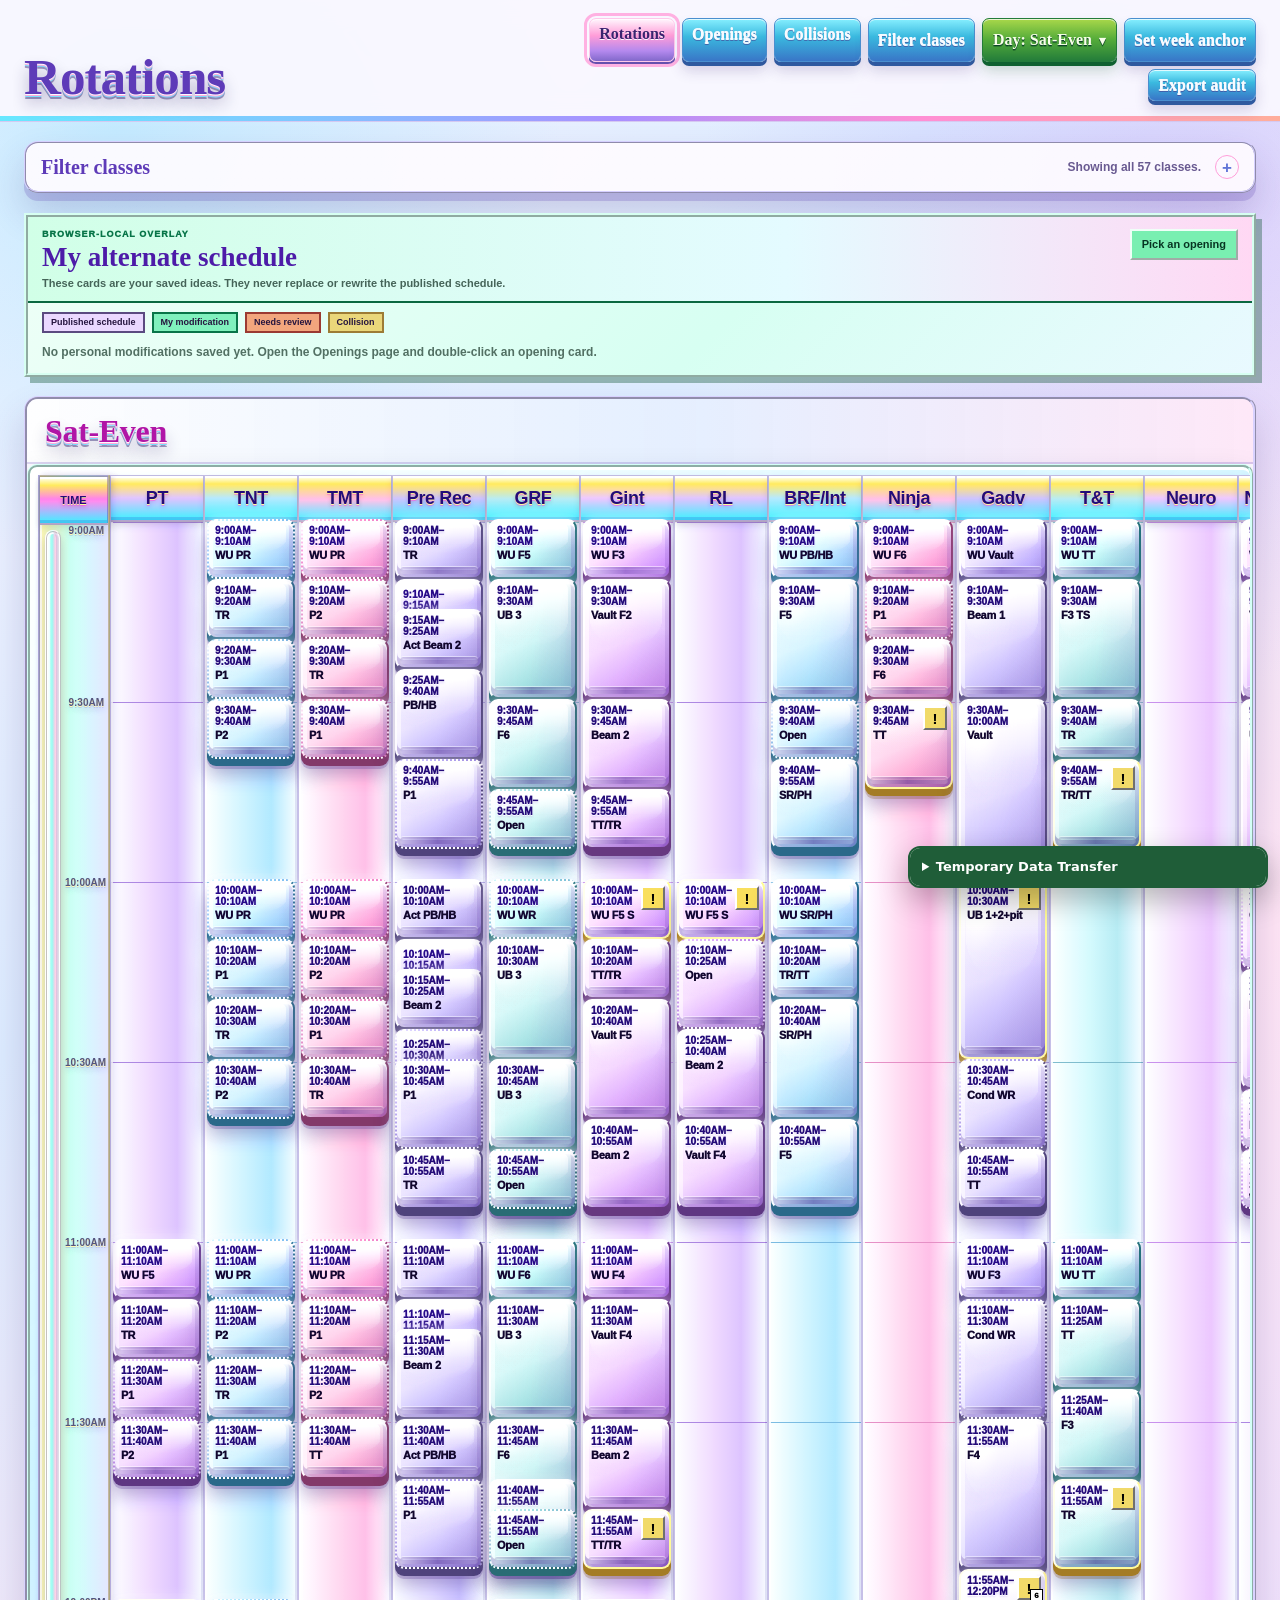
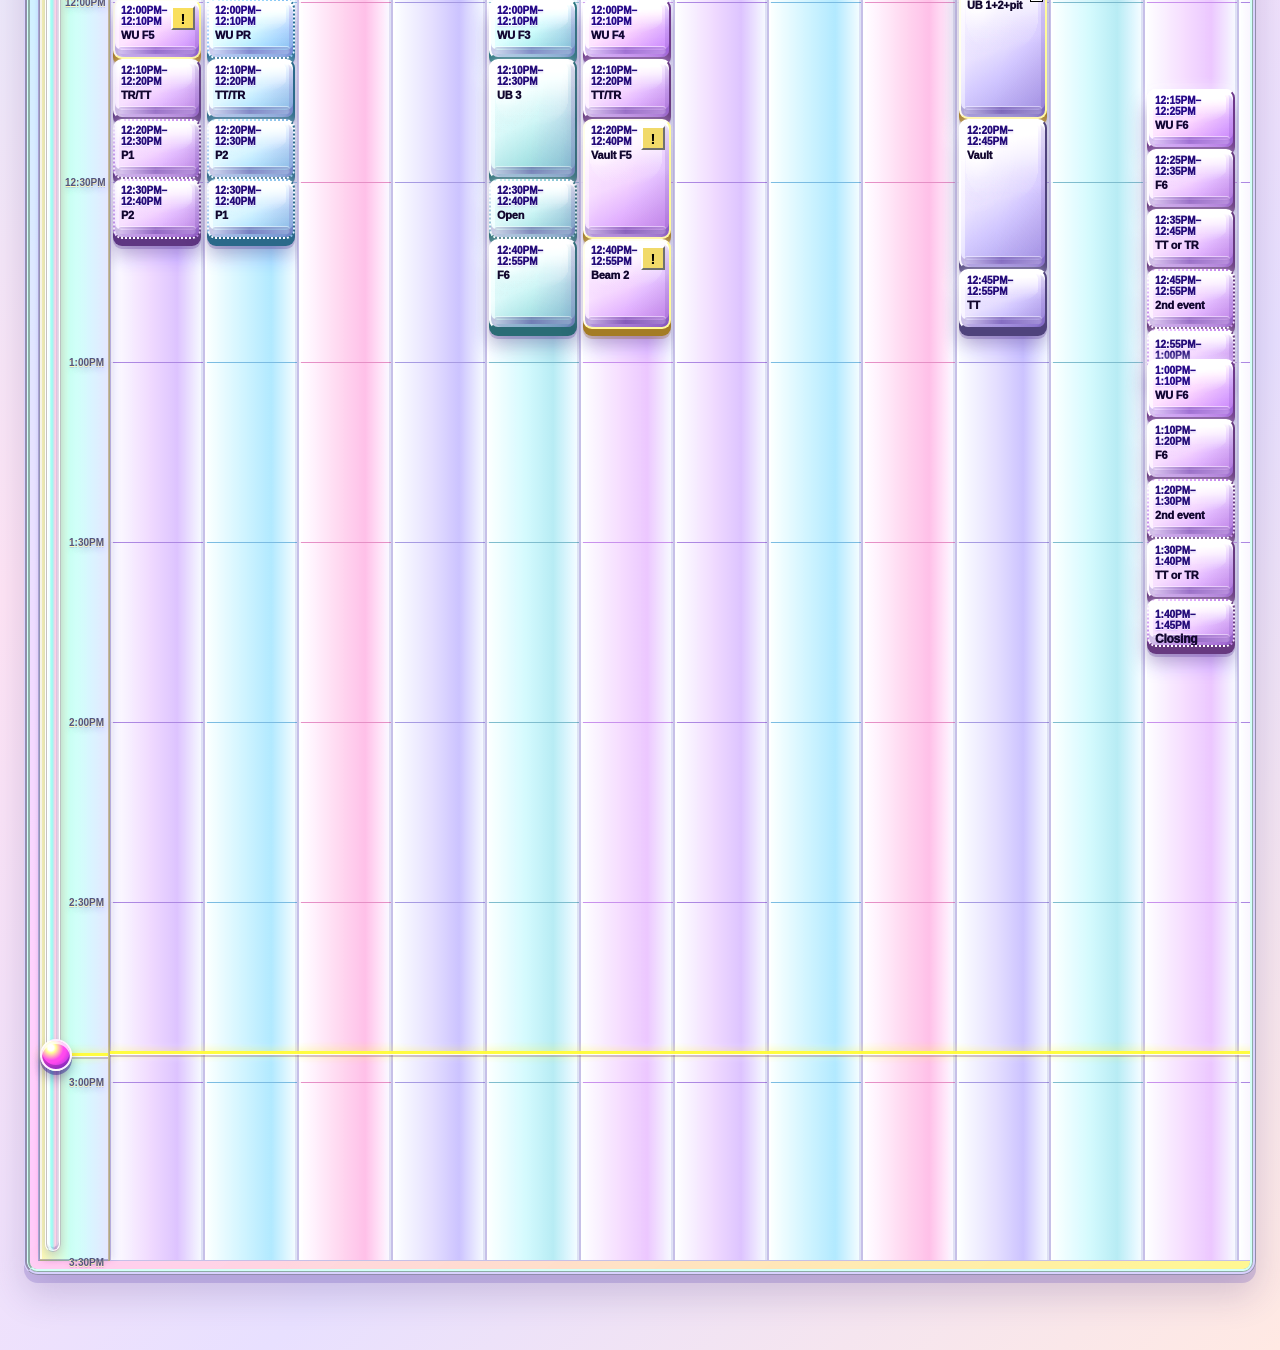
==== commit 9e7d6ec9: "Add temporary data transfer controls" ====
--- a/index.html
+++ b/index.html
@@ -3,6 +3,13 @@
 <head>
 <meta charset="utf-8">
 <meta name="viewport" content="width=device-width, initial-scale=1, maximum-scale=1, user-scalable=no">
+<meta name="application-name" content="Rotations Viewer">
+<meta name="apple-mobile-web-app-capable" content="yes">
+<meta name="apple-mobile-web-app-title" content="Rotations Viewer">
+<meta name="theme-color" content="#5e3bb8">
+<link rel="icon" type="image/png" sizes="512x512" href="icon-512.png">
+<link rel="apple-touch-icon" sizes="180x180" href="apple-touch-icon.png">
+<link rel="manifest" href="manifest.webmanifest">
 <title>Rotations</title>
 <style>
   :root {
@@ -4441,7 +4448,7 @@
 </script>
 <script>
 (() => {
-  const rule = {"timezone":"America/Los_Angeles","rotation_type":"sunday_anchored_biweekly","week_start":"sunday","week_end":"saturday","anchor_date":"2026-07-12","anchor_pattern":"Even","rotation_period_days":14,"rule_id":"vault_default","schedule_id":null,"notes":"Vault default: Sunday-anchored biweekly rotation; 2026-07-12 is Even and the following Sunday begins Odd."};
+  const rule = {"timezone":"America/Los_Angeles","rotation_type":"sunday_anchored_biweekly","week_start":"sunday","week_end":"saturday","anchor_date":"2026-07-12","anchor_pattern":"Even","rotation_period_days":14,"rule_id":"vault_default","schedule_id":"winter_2026","notes":"Vault default: Sunday-anchored biweekly rotation; 2026-07-12 is Even and the following Sunday begins Odd."};
   const stopZoom = (event) => event.preventDefault();
   document.addEventListener('gesturestart', stopZoom, { passive: false });
   document.addEventListener('gesturechange', stopZoom, { passive: false });
@@ -4765,5 +4772,28 @@
   focusPair();
 })();
 </script>
+<script>
+  window.AppMigrationConfig = (() => {
+    const staticKeys = ["gymnastics-vault:alternate-schedule:v1"];
+    const dynamic = /^(gymnastics-vault:(?:collision-audit|week-anchor):v1:)[A-Za-z0-9._-]{1,180}$/;
+    return {
+      appId: "rotations-viewer",
+      ownedKeys: staticKeys,
+      ownsKey: (key) => dynamic.test(key),
+      validateRecords(records) {
+        for (const [key, raw] of records) {
+          if (raw === null) continue;
+          try { JSON.parse(raw); }
+          catch (_error) { throw new Error(`Rotations Viewer record ${key} is not valid JSON.`); }
+        }
+      },
+      summarizeRecords(records) {
+        const count = [...records.values()].filter((raw) => raw !== null).length;
+        return `${count} saved rotation audit${count === 1 ? "" : "s"}, alternate, or week-anchor record${count === 1 ? "" : "s"}`;
+      }
+    };
+  })();
+</script>
+<script src="migration-transfer.js"></script>
 </body>
 </html>
